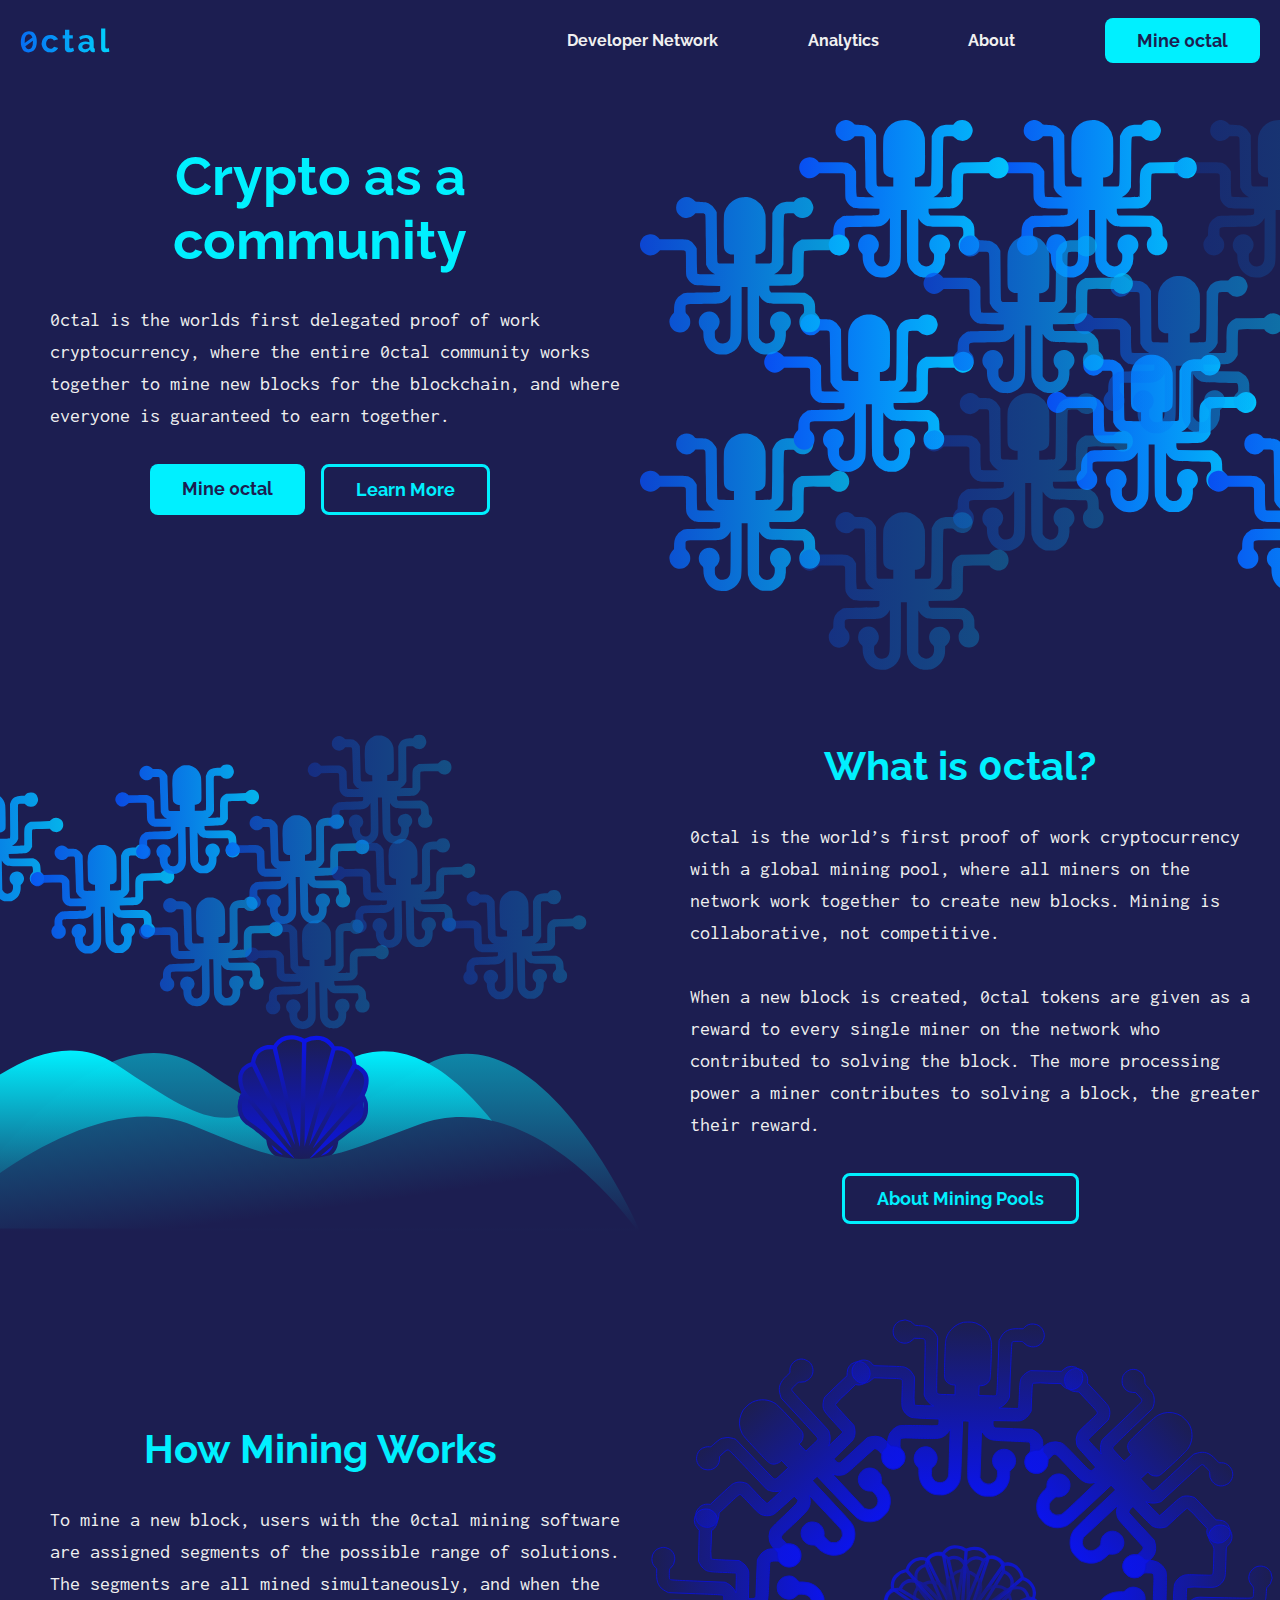
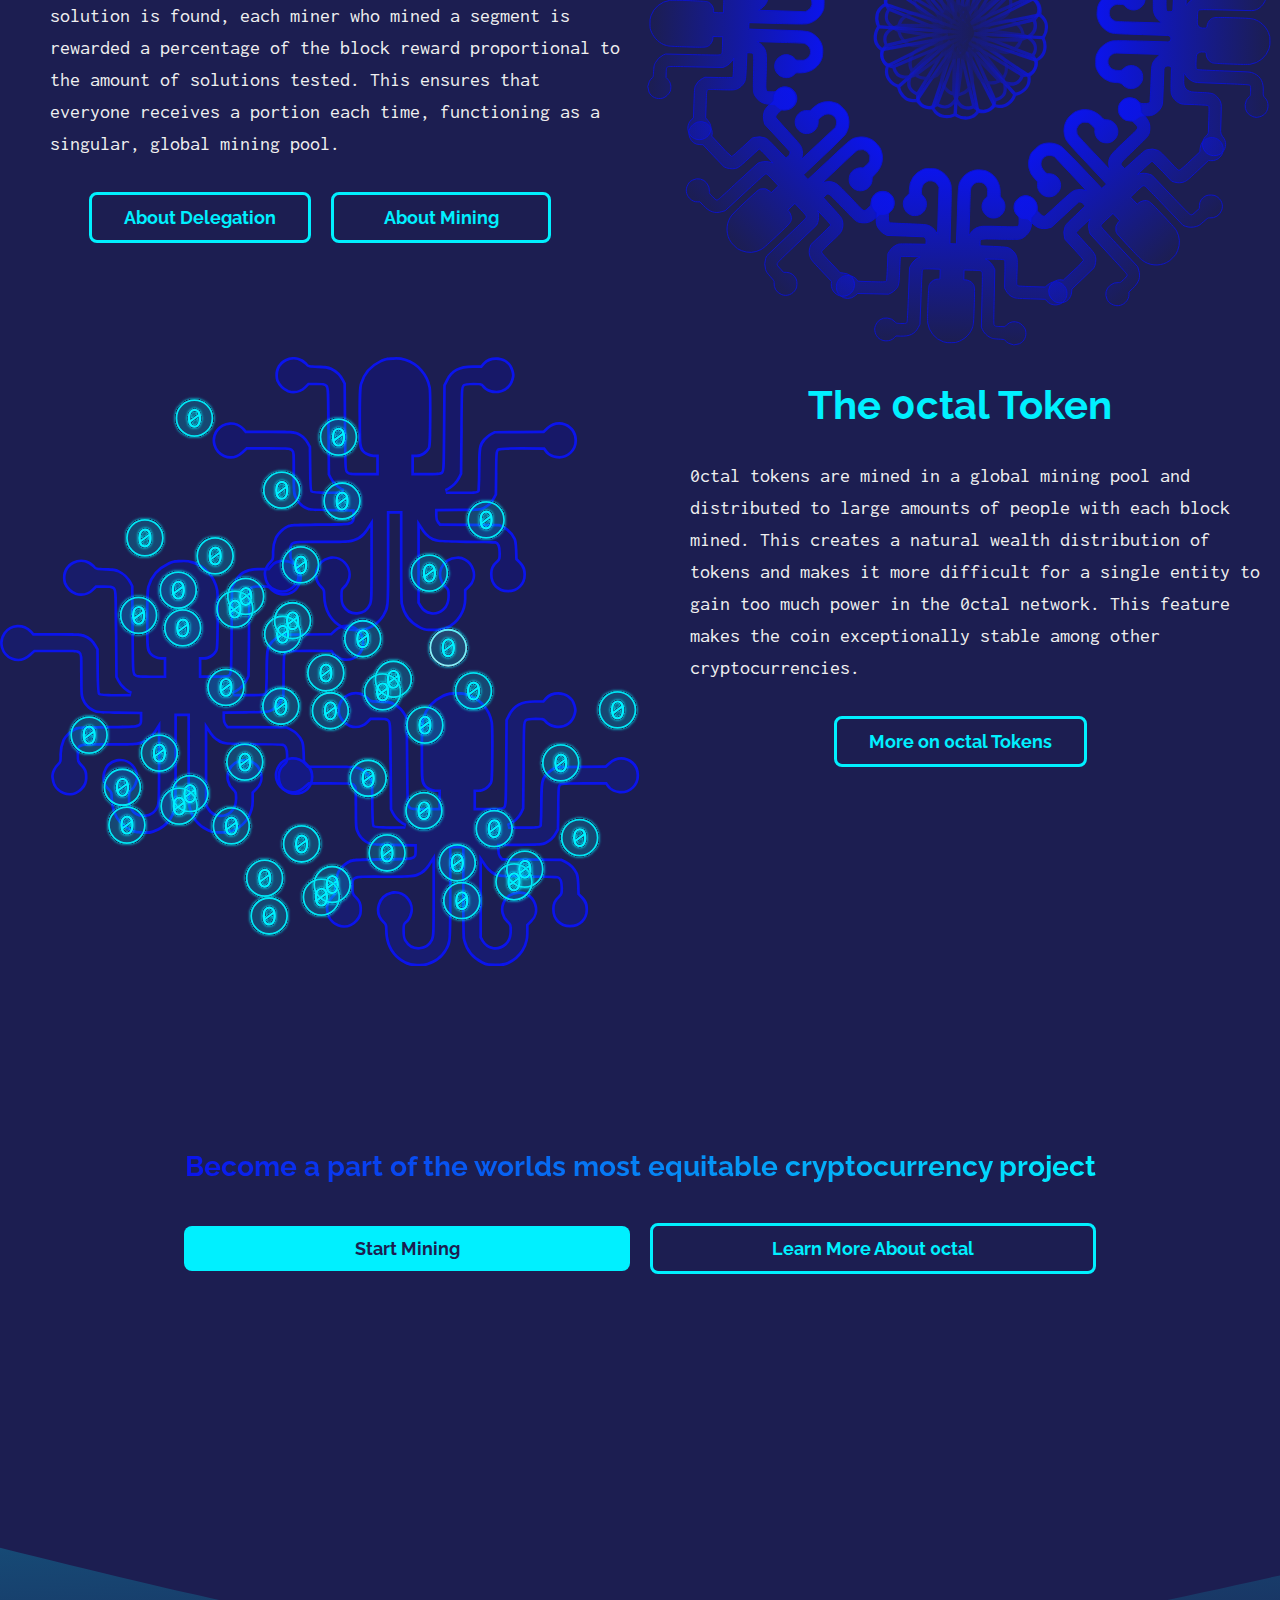
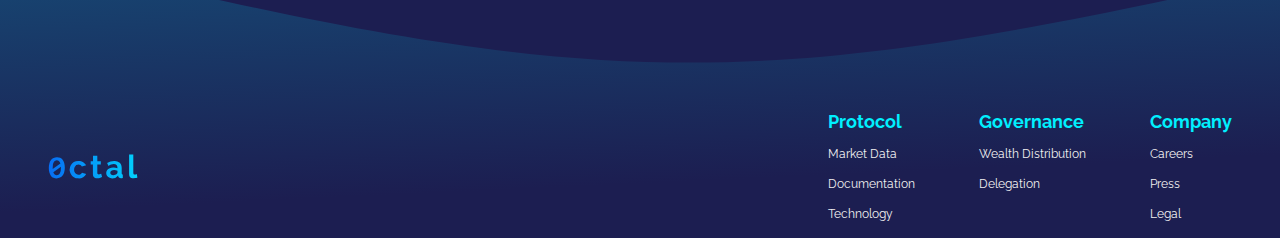
==== index.html @ 10e6efaf "Add files via upload" ====
<!DOCTYPE html>
<html lang="en-US" dir="ltr">
  <head>
    <meta charset="UTF-8" />
    <meta name="viewport" content="width=device-width, initial-scale=1.0" />
    <meta
      name="description"
      content="Become a part of the worlds first delegated proof of work (DPoW) cryptocurrency project"
    />
    <title>0ctal</title>
    <link rel="dns-prefetch" href="https://fonts.googleapis.com" />
    <link rel="preconnect" href="https://fonts.gstatic.com" crossorigin />
    <link
      href="https://fonts.googleapis.com/css2?family=DM+Mono:wght@500&family=Inconsolata&family=Raleway:wght@400;700&display=swap"
      rel="stylesheet"
    />
    <link rel="canonical" href="https://0ctal.netlify.app/" />
    <link rel="stylesheet" href="../CSS/reset-prefixed.css" />
    <link rel="stylesheet" href="../CSS/global-prefixed.css" />
    <link rel="stylesheet" href="../CSS/index-prefixed.css" />
    <link rel="stylesheet" href="../CSS/animations-prefixed.css" />
    <script src="../JS/burger-button-scroll-forbid.js" defer></script>
    <!--forbid scrolling of page when burger button is clicked-->
    <script src="../JS/coin-explosion.js" defer></script>
    <!-- animate "coin explosion" on scroll-->
    <link
      rel="apple-touch-icon"
      sizes="180x180"
      href="../Favicon/apple-touch-icon.png"
    />
    <link
      rel="icon"
      type="image/png"
      sizes="32x32"
      href="../Favicon/favicon-32x32.png"
    />
    <link
      rel="icon"
      type="image/png"
      sizes="16x16"
      href="../FaviconFavicon/favicon-16x16.png"
    />
    <link
      rel="manifest"
      href="../Favicon/site.webmanifest"
    />
    <link
      rel="mask-icon"
      href="../Favicon/safari-pinned-tab.svg"
      color="#5bbad5"
    />
    <link
      rel="shortcut icon"
      href="../Favicon/favicon.ico"
    />
    <meta name="msapplication-TileColor" content="#1c1e51" />
    <meta
      name="msapplication-config"
      content="../Favicon/browserconfig.xml"
    />
    <meta name="theme-color" content="#1c1e51" />
  </head>
  <body>
    <!--all inline svgs have their components animated and therefore must be inserted as inline svgs. Do not replace with <img> tags.-->
    <header>
      <h1 class="logo"><img src="../Images/logo.svg" alt="Octal logo" /></h1>
      <input type="checkbox" id="burger-button" />
      <label class="burger-button" for="burger-button">
        <div class="burger-button-line"></div>
        <div class="burger-button-line"></div>
        <div class="burger-button-line"></div>
      </label>
      <nav>
        <ul>
          <li><a class="nav" href="developer-network.html">Developer Network</a></li>
          <li><a class="nav" href="analytics.html">Analytics</a></li>
          <li><a class="nav" href="about.html">About</a></li>
          <li><a class="primary" href="mining-software-download.html">Mine 0ctal</a></li>
        </ul>
      </nav>
    </header>
    <main>
      <section class="intro">
        <div class="text-content">
          <h1>Crypto as a community</h1>
          <p>
            0ctal is the worlds first delegated proof of work cryptocurrency, where the entire 0ctal community works
            together to mine new blocks for the blockchain, and where everyone is guaranteed to earn together.
          </p>
          <div class="buttons-content">
            <a class="primary" href="mining-software-download.html">Mine 0ctal</a>
            <a class="secondary" href="about.html">Learn More</a>
          </div>
        </div>
        <div class="visual-content">
          <svg
            class="upper-ring"
            width="540"
            height="329"
            viewBox="0 0 540 329"
            fill="none"
            xmlns="http://www.w3.org/2000/svg"
          >
            <g>
              <path
                class="c4"
                d="M187.5 164.6c-2.4 1.2-3.5 3.9-2.7 6.6.4 1.3 2.2 3 3.4 3.5 2 .6 4.2 0 5.5-1.3l.9-1h2.2c2 0 2.3.1 2.7.5.4.5.4 1.1.5 13.4l.2 13 .5 1c.7 1.4 2 2.8 3.3 3.5l.8.4h-4.4c-3.4 0-4.6 0-4.7-.3-.2-.1-.3-2.6-.3-6.7l-.1-6.4-.7-1.2c-.8-1.5-2-2.6-3.6-3.1-1-.4-1.7-.5-8.2-.5h-7l-.6-.7a5.5 5.5 0 1 0-6.2 8.7c2 .9 4 .5 6-1.1l1.1-1.1h6.3c5.3 0 6.3 0 6.7.3.5.4.5.4.5 6.5 0 5.6 0 6.2.5 7.3.6 1.5 1.9 2.9 3.4 3.7 1.1.5 1.3.5 7.5.6l6.5.1v1.3c0 2.2.5 2-9.6 2.2-8.6 0-8.8.1-10 .6a9 9 0 0 0-3.6 3.5c-.6 1.1-.9 2.8-.9 5 0 1.5 0 1.6-.6 2.1-.4.3-1 1.1-1.3 1.8a4 4 0 0 0-.5 2.6c.4 5 6.3 7 9.5 3.3 1-1.1 1.3-2 1.3-3.6 0-1.7-.3-2.6-1.5-3.8-.9-1-.9-1-.9-2.8 0-3-.6-2.8 8.1-2.7l9-.2a7.2 7.2 0 0 0 5.8-3.6l.6-1v11c0 10.2 0 11-.4 11.9a4 4 0 0 1-7.2.4c-.5-.8-.6-1.2-.6-2.7 0-1.8 0-1.9.7-2.5.4-.3 1-1 1.2-1.7 2-4-1.7-8.6-6-7.7a5.6 5.6 0 0 0-2.6 9.5c.7.6.7.8.7 2.1 0 4.6 2.2 8.3 6 10 1.2.7 1.8.8 3.6.9 1.6 0 2.4 0 3.3-.3a9.8 9.8 0 0 0 5.6-4.3c1.5-2.5 1.5-2.2 1.5-17.2v-13.5h3.1v13c0 7.6 0 13.4.2 14.1.6 3.1 2.8 6 5.7 7.4 1.4.7 1.6.7 4.2.7 2.4 0 2.7 0 3.8-.6a10 10 0 0 0 6-9.6v-2l1-1c1.5-1.4 2-3.4 1.4-5.4a5.2 5.2 0 0 0-2.6-3.2c-1-.5-1.5-.6-2.7-.6-4.9 0-7.2 6-3.6 9.4.7.7.8.8.8 2.3 0 1.8-.5 3-1.6 4a4 4 0 0 1-6-1l-.6-1v-22.1l.7 1 1.8 2c2 1.3 2.1 1.3 11.2 1.4 4.6 0 8.5.1 8.8.2.6.1 1 1 1 2.8 0 1.6 0 1.7-.8 2.4a5 5 0 0 0-1.8 4c0 3.2 2.3 5.4 5.4 5.4 3.2 0 5.4-2.3 5.4-5.4 0-1.7-.3-2.6-1.6-3.9l-.8-.9-.1-2.5c-.1-2-.2-2.8-.6-3.6a8 8 0 0 0-3.6-3.7l-1.2-.6h-8.8l-8.8-.1-.5-.6c-.3-.4-.4-1-.4-1.8v-1.2h6.4c6 0 6.4-.1 7.4-.6a7.5 7.5 0 0 0 3.4-3.3l.6-1v-6.5c.2-5.7.2-6.5.5-6.7.3-.2 2-.3 6.9-.3h6.5l.4.7c.7 1 2.3 1.7 3.6 1.9 3.3.3 6-2.1 6-5.4 0-1.7-.6-3-1.8-4.1a5.3 5.3 0 0 0-7.3.1l-1 1h-7.4l-7.3.1-1.1.6c-.6.4-1.5 1.1-2 1.7-1.6 1.7-1.7 2.2-1.8 9.2 0 3.3-.1 6.2-.2 6.3 0 .3-1.2.3-4.7.3h-4.6l1-.4a8.8 8.8 0 0 0 3.3-3.6l.6-1.2.1-13c.1-12.4.1-12.9.5-13.2.4-.2 1.1-.3 2.7-.3 2 0 2.2 0 2.6.5.8 1 2.3 1.7 3.8 1.8 2.6.3 4.9-1.3 5.6-3.7.4-1.4.4-1.8 0-3.3a5.2 5.2 0 0 0-5.2-3.8 5 5 0 0 0-4 1.7l-.6.8h-2.4c-4.3 0-6.6 1.2-8.1 4.4l-.8 1.5v12.8c-.2 12.4-.2 12.9-.6 13.2-.3.2-1.3.3-4.3.3H226V194h.8a5 5 0 0 0 4-2.5c.3-.6.4-1.8.5-8.8 0-5.4 0-8.6-.2-9.6-.7-4-3.7-7.5-7.6-8.7-1.2-.3-2-.4-3.8-.3-2 0-2.4.1-4 .8-3 1.5-5.1 4-6 7.1-.3 1.3-.3 2.7-.3 9.8 0 8.8 0 9.2 1 10.6.6.8 2.3 1.6 3.5 1.6h.8V198.7h-4c-3.7 0-4 0-4.4-.5-.4-.4-.4-1-.5-13.4l-.1-12.9-.6-1c-.7-1.6-2.1-3-3.7-3.7-1-.5-1.6-.6-4-.7-2.7 0-2.9 0-3.2-.6a5.5 5.5 0 0 0-6.7-1.3Z"
                fill="url(#paint0_linear)"
                fill-opacity=".2"
              />
              <path
                class="c3"
                d="M285.8 164.6c-2.4 1.2-3.5 3.9-2.7 6.6.4 1.3 2.2 3 3.4 3.5 2 .6 4.2 0 5.5-1.3l.9-1h2.2c2 0 2.3.1 2.7.5.4.5.4 1.1.5 13.4l.2 13 .5 1c.7 1.4 2 2.8 3.3 3.5l.8.4h-4.4c-3.4 0-4.6 0-4.7-.3-.2-.1-.3-2.6-.4-6.7v-6.4l-.7-1.2c-.8-1.5-2-2.6-3.6-3.1-1-.4-1.7-.5-8.2-.5h-7l-.6-.7a5.5 5.5 0 1 0-6.2 8.7c2 .9 4 .5 6-1.1l1.1-1.1h6.3c5.3 0 6.3 0 6.7.3.5.4.5.4.5 6.5 0 5.6 0 6.2.5 7.3.6 1.5 1.9 2.9 3.4 3.7 1.1.5 1.3.5 7.5.6l6.5.1v1.3c0 2.2.5 2-9.6 2.2-8.6 0-8.8.1-10 .6a9 9 0 0 0-3.6 3.5c-.6 1.1-.9 2.8-.9 5 0 1.5 0 1.6-.6 2.1-.4.3-1 1.1-1.3 1.8a4 4 0 0 0-.5 2.6c.4 5 6.3 7 9.5 3.3 1-1.1 1.3-2 1.3-3.6 0-1.7-.3-2.6-1.5-3.8-.9-1-.9-1-.9-2.8 0-3-.6-2.8 8.1-2.7l9-.2a7.2 7.2 0 0 0 5.8-3.6l.6-1v11c0 10.2 0 11-.4 11.9a4 4 0 0 1-7.2.4c-.5-.8-.6-1.2-.6-2.7 0-1.8 0-1.9.7-2.5.4-.3 1-1 1.2-1.7 2-4-1.7-8.6-6-7.7a5.6 5.6 0 0 0-2.6 9.5c.7.6.7.8.7 2.1 0 4.6 2.2 8.3 6 10 1.2.7 1.8.8 3.6.9 1.6 0 2.4 0 3.3-.3a9.8 9.8 0 0 0 5.6-4.3c1.5-2.5 1.5-2.2 1.5-17.2v-13.5h3.1v13c0 7.6 0 13.4.2 14.1.6 3.1 2.8 6 5.7 7.4 1.4.7 1.6.7 4.2.7 2.4 0 2.7 0 3.8-.6a10 10 0 0 0 6-9.6v-2l1-1c1.5-1.4 2-3.4 1.4-5.4a5.2 5.2 0 0 0-2.6-3.2c-1-.5-1.5-.6-2.7-.6-4.9 0-7.2 6-3.6 9.4.7.7.8.8.8 2.3 0 1.8-.5 3-1.6 4a4 4 0 0 1-6-1l-.6-1v-22.1l.7 1 1.8 2c2 1.3 2.1 1.3 11.2 1.4 4.6 0 8.5.1 8.8.2.6.1 1 1 1 2.8 0 1.6 0 1.7-.8 2.4a5 5 0 0 0-1.8 4c0 3.2 2.3 5.4 5.4 5.4 3.2 0 5.4-2.3 5.4-5.4 0-1.7-.3-2.6-1.6-3.9l-.8-.9-.1-2.5c-.1-2-.2-2.8-.6-3.6a8 8 0 0 0-3.6-3.7l-1.2-.6H341l-8.8-.1-.5-.6c-.3-.4-.4-1-.4-1.8v-1.2h6.4c6 0 6.4-.1 7.4-.6a7.5 7.5 0 0 0 3.4-3.3l.6-1v-6.5c.2-5.7.2-6.5.5-6.7.3-.2 2-.3 6.9-.3h6.5l.4.7c.7 1 2.3 1.7 3.6 1.9 3.3.3 6-2.1 6-5.4 0-1.7-.6-3-1.8-4.1a5.3 5.3 0 0 0-7.3.1l-1 1h-7.4l-7.3.1-1.1.6c-.6.4-1.5 1.1-2 1.7-1.6 1.7-1.7 2.2-1.8 9.2 0 3.3-.1 6.2-.2 6.3 0 .3-1.2.3-4.7.3H334l1-.4a8.8 8.8 0 0 0 3.3-3.6l.6-1.2.1-13c.1-12.4.1-12.9.5-13.2.4-.2 1.1-.3 2.7-.3 2 0 2.2 0 2.6.5.8 1 2.3 1.7 3.8 1.8 2.6.3 4.9-1.3 5.6-3.7.4-1.4.4-1.8 0-3.3a5.2 5.2 0 0 0-5.2-3.8 5 5 0 0 0-4 1.7l-.6.8h-2.4c-4.3 0-6.6 1.2-8.1 4.4l-.8 1.5v12.8c-.2 12.4-.2 12.9-.6 13.2-.3.2-1.3.3-4.3.3h-3.8V194h.8a5 5 0 0 0 4-2.5c.3-.6.4-1.7.5-8.8 0-5.4 0-8.6-.2-9.6-.7-4-3.7-7.5-7.6-8.7-1.2-.3-2-.4-3.8-.3-2 0-2.4.1-4 .8-3 1.5-5.1 4-6 7.1-.3 1.3-.3 2.7-.3 9.8 0 8.8 0 9.2 1 10.6.6.8 2.4 1.6 3.5 1.6h.8V198.7h-4c-3.7 0-4 0-4.4-.5-.4-.4-.4-1-.5-13.4L304 172l-.6-1c-.7-1.6-2.1-3-3.7-3.7-1-.5-1.6-.6-4-.7-2.7 0-2.9 0-3.2-.6a5.5 5.5 0 0 0-6.7-1.3Z"
                fill="url(#paint1_linear)"
                fill-opacity=".2"
              />
              <path
                class="b4"
                d="M187.5 82.6c-2.4 1.2-3.5 3.9-2.7 6.6.4 1.3 2.2 3.1 3.4 3.5 2 .6 4.2 0 5.5-1.3l.9-1h2.2c2 0 2.3.1 2.7.5.4.5.4 1.1.5 13.4l.2 13 .5 1c.7 1.4 2 2.8 3.3 3.5l.8.4h-4.4c-3.4 0-4.6 0-4.7-.3-.2-.1-.3-2.6-.3-6.7l-.1-6.4-.7-1.2c-.8-1.5-2-2.6-3.6-3.1-1-.4-1.7-.5-8.2-.5h-7l-.6-.7a5.5 5.5 0 1 0-6.2 8.7c2 .9 4 .5 6-1.1l1.1-1.1h6.3c5.3 0 6.3 0 6.7.3.5.4.5.4.5 6.5 0 5.6 0 6.2.5 7.3.6 1.5 1.9 2.9 3.4 3.7 1.1.5 1.3.5 7.5.6l6.5.1v1.3c0 2.2.5 2-9.6 2.2-8.6 0-8.8.1-10 .6a9 9 0 0 0-3.6 3.5c-.6 1.1-.9 2.9-.9 5 0 1.5 0 1.6-.6 2.1-.4.3-1 1.1-1.3 1.8a4 4 0 0 0-.5 2.6c.4 5 6.3 7 9.5 3.3 1-1.1 1.3-2 1.3-3.6 0-1.7-.3-2.6-1.5-3.8-.9-1-.9-1-.9-2.8 0-3-.6-2.8 8.1-2.7l9-.2a7.2 7.2 0 0 0 5.8-3.6l.6-1v11c0 10.2 0 11-.4 11.9a4 4 0 0 1-7.2.4c-.5-.8-.6-1.2-.6-2.7 0-1.8 0-1.9.7-2.5.4-.3 1-1 1.2-1.7 2-4-1.7-8.6-6-7.7a5.6 5.6 0 0 0-2.6 9.5c.7.6.7.8.7 2.1 0 4.6 2.2 8.3 6 10 1.2.7 1.8.8 3.6.9 1.6 0 2.4 0 3.3-.3a9.8 9.8 0 0 0 5.6-4.3c1.5-2.5 1.5-2.2 1.5-17.2v-13.5h3.1v13c0 7.6 0 13.4.2 14.1.6 3.1 2.8 6 5.7 7.4 1.4.7 1.6.7 4.2.7 2.4 0 2.7 0 3.8-.6a10 10 0 0 0 6-9.6v-2l1-1c1.5-1.4 2-3.4 1.4-5.4a5.2 5.2 0 0 0-2.6-3.2c-1-.5-1.5-.6-2.7-.6-4.9 0-7.2 6-3.6 9.4.7.7.8.8.8 2.3 0 1.8-.5 3-1.6 4a4 4 0 0 1-6-1l-.6-1v-22.1l.7 1 1.8 2c2 1.3 2.1 1.3 11.2 1.4 4.6 0 8.5.1 8.8.2.6.1 1 1 1 2.8 0 1.6 0 1.7-.8 2.4a5 5 0 0 0-1.8 4c0 3.2 2.3 5.4 5.4 5.4 3.2 0 5.4-2.3 5.4-5.4 0-1.7-.3-2.6-1.6-3.9l-.8-.9-.1-2.5c-.1-2-.2-2.8-.6-3.6a8 8 0 0 0-3.6-3.7l-1.2-.6h-8.8l-8.8-.1-.5-.6c-.3-.4-.4-1-.4-1.8v-1.2h6.4c6 0 6.4-.1 7.4-.6a7.5 7.5 0 0 0 3.4-3.3l.6-1v-6.5c.2-5.7.2-6.5.5-6.7.3-.2 2-.3 6.9-.3h6.5l.4.7c.7 1 2.3 1.7 3.6 1.9 3.3.3 6-2.1 6-5.4 0-1.7-.6-3-1.8-4.1a5.3 5.3 0 0 0-7.3.1l-1 1h-7.4l-7.3.1-1.1.6c-.6.4-1.5 1.1-2 1.7-1.6 1.7-1.7 2.2-1.8 9.2 0 3.3-.1 6.2-.2 6.3 0 .3-1.2.3-4.7.3h-4.6l1-.4a8.8 8.8 0 0 0 3.3-3.6l.6-1.2.1-13c.1-12.4.1-12.9.5-13.2.4-.2 1.1-.3 2.7-.3 2 0 2.2 0 2.6.5.8 1 2.3 1.7 3.8 1.9 2.6.2 4.9-1.4 5.6-3.8.4-1.4.4-1.8 0-3.3a5.2 5.2 0 0 0-5.2-3.8 5 5 0 0 0-4 1.7l-.6.8h-2.4c-4.3 0-6.6 1.2-8.1 4.4l-.8 1.5v12.8c-.2 12.4-.2 12.9-.6 13.2-.3.2-1.3.3-4.3.3H226V112h.8a5 5 0 0 0 4-2.5c.3-.6.4-1.7.5-8.8 0-5.4 0-8.6-.2-9.6-.7-4-3.7-7.5-7.6-8.7-1.2-.3-2-.4-3.8-.3-2 0-2.4.1-4 .8-3 1.5-5.1 4-6 7.1-.3 1.3-.3 2.7-.3 9.8 0 8.8 0 9.2 1 10.6.6.8 2.3 1.6 3.5 1.6h.8V116.7h-4c-3.7 0-4 0-4.4-.5-.4-.4-.4-1-.5-13.4l-.1-12.9-.6-1c-.7-1.6-2.1-3-3.7-3.7-1-.5-1.6-.6-4-.7-2.7 0-2.9 0-3.2-.6a5.5 5.5 0 0 0-6.7-1.3Z"
                fill="url(#paint2_linear)"
                fill-opacity=".5"
              />
              <path
                class="b3"
                d="M285.8 82.6c-2.4 1.2-3.5 3.9-2.7 6.6.4 1.3 2.2 3.1 3.4 3.5 2 .6 4.2 0 5.5-1.3l.9-1h2.2c2 0 2.3.1 2.7.5.4.5.4 1.1.5 13.4l.2 13 .5 1c.7 1.4 2 2.8 3.3 3.5l.8.4h-4.4c-3.4 0-4.6 0-4.7-.3-.2-.1-.3-2.6-.4-6.7v-6.4l-.7-1.2c-.8-1.5-2-2.6-3.6-3.1-1-.4-1.7-.5-8.2-.5h-7l-.6-.7a5.5 5.5 0 1 0-6.2 8.7c2 .9 4 .5 6-1.1l1.1-1.1h6.3c5.3 0 6.3 0 6.7.4.5.3.5.3.5 6.4 0 5.6 0 6.2.5 7.3.6 1.5 1.9 2.9 3.4 3.7 1.1.5 1.3.5 7.5.6l6.5.1v1.3c0 2.2.5 2-9.6 2.2-8.6 0-8.8.1-10 .6a9 9 0 0 0-3.6 3.5c-.6 1.1-.9 2.9-.9 5 0 1.5 0 1.6-.6 2.1-.4.3-1 1.1-1.3 1.8a4 4 0 0 0-.5 2.6c.4 5 6.3 7 9.5 3.3 1-1.1 1.3-2 1.3-3.6 0-1.7-.3-2.6-1.5-3.8-.9-1-.9-1-.9-2.8 0-3-.6-2.8 8.1-2.7l9-.2a7.2 7.2 0 0 0 5.8-3.6l.6-1v11c0 10.2 0 11-.4 11.9a4 4 0 0 1-7.2.4c-.5-.8-.6-1.2-.6-2.7 0-1.8 0-1.9.7-2.5.4-.3 1-1 1.2-1.7 2-4-1.7-8.6-6-7.7a5.6 5.6 0 0 0-2.6 9.5c.7.6.7.8.7 2.1 0 4.6 2.2 8.3 6 10 1.2.7 1.8.8 3.6.9 1.6 0 2.4 0 3.3-.3a9.8 9.8 0 0 0 5.6-4.3c1.5-2.5 1.5-2.2 1.5-17.2v-13.5h3.1v13c0 7.6 0 13.4.2 14.1.6 3.1 2.8 6 5.7 7.4 1.4.7 1.6.7 4.2.7 2.4 0 2.7 0 3.8-.6a10 10 0 0 0 6-9.6v-2l1-1c1.5-1.4 2-3.4 1.4-5.4a5.2 5.2 0 0 0-2.6-3.2c-1-.5-1.5-.6-2.7-.6-4.9 0-7.2 6-3.6 9.4.7.7.8.8.8 2.3 0 1.8-.5 3-1.6 4a4 4 0 0 1-6-1l-.6-1v-22.1l.7 1 1.8 2c2 1.3 2.1 1.3 11.2 1.4 4.6 0 8.5.1 8.8.2.6.1 1 1 1 2.8 0 1.6 0 1.7-.8 2.4a5 5 0 0 0-1.8 4c0 3.2 2.3 5.4 5.4 5.4 3.2 0 5.4-2.3 5.4-5.4 0-1.7-.3-2.6-1.6-3.9l-.8-.9-.1-2.5c-.1-2-.2-2.8-.6-3.6a8 8 0 0 0-3.6-3.7l-1.2-.6H341l-8.8-.1-.5-.6c-.3-.4-.4-1-.4-1.8v-1.2h6.4c6 0 6.4-.1 7.4-.6a7.5 7.5 0 0 0 3.4-3.3l.6-1v-6.5c.2-5.7.2-6.5.5-6.7.3-.2 2-.3 6.9-.3h6.5l.4.7c.7 1 2.3 1.7 3.6 1.9 3.3.3 6-2.1 6-5.4 0-1.7-.6-3-1.8-4.1a5.3 5.3 0 0 0-7.3.1l-1 1h-7.4l-7.3.1-1.1.6c-.6.4-1.5 1.1-2 1.7-1.6 1.7-1.7 2.2-1.8 9.2 0 3.3-.1 6.2-.2 6.3 0 .3-1.2.3-4.7.3H334l1-.4a8.8 8.8 0 0 0 3.3-3.6l.6-1.2.1-13c.1-12.4.1-12.9.5-13.2.4-.2 1.1-.3 2.7-.3 2 0 2.2 0 2.6.5.8 1 2.3 1.7 3.8 1.9 2.6.2 4.9-1.4 5.6-3.8.4-1.4.4-1.8 0-3.3a5.2 5.2 0 0 0-5.2-3.8 5 5 0 0 0-4 1.7l-.6.8h-2.4c-4.3 0-6.6 1.2-8.1 4.4l-.8 1.5v12.8c-.2 12.4-.2 12.9-.6 13.2-.3.2-1.3.3-4.3.3h-3.8V112h.8a5 5 0 0 0 4-2.5c.3-.6.4-1.7.5-8.8 0-5.4 0-8.6-.2-9.6-.7-4-3.7-7.5-7.6-8.7-1.2-.3-2-.4-3.8-.3-2 0-2.4.1-4 .8-3 1.5-5.1 4-6 7.1-.3 1.3-.3 2.7-.3 9.8 0 8.8 0 9.2 1 10.6.6.8 2.4 1.6 3.5 1.6h.8V116.7h-4c-3.7 0-4 0-4.4-.5-.4-.4-.4-1-.5-13.4L304 90l-.6-1c-.7-1.6-2.1-3-3.7-3.7-1-.5-1.6-.6-4-.7-2.7 0-2.9 0-3.2-.6a5.5 5.5 0 0 0-6.7-1.3Z"
                fill="url(#paint3_linear)"
                fill-opacity=".5"
              />
              <path
                class="a4"
                d="M187.5.6c-2.4 1.2-3.5 3.9-2.7 6.6.4 1.3 2.2 3.1 3.4 3.5 2 .6 4.2 0 5.5-1.3l.9-1h2.2c2 0 2.3.1 2.7.5.4.5.4 1.1.5 13.4l.2 13 .5 1c.7 1.4 2 2.8 3.3 3.5l.8.4h-4.4c-3.4 0-4.6 0-4.7-.3-.2-.1-.3-2.6-.3-6.7l-.1-6.4-.7-1.2c-.8-1.5-2-2.6-3.6-3.1-1-.4-1.7-.5-8.2-.5h-7l-.6-.7A5.5 5.5 0 1 0 169 30c2 .9 4 .5 6-1.1l1.1-1.1h6.3c5.3 0 6.3 0 6.7.3.5.4.5.4.5 6.5 0 5.6 0 6.2.5 7.3.6 1.5 1.9 2.9 3.4 3.7 1.1.5 1.3.5 7.5.6l6.5.1v1.3c0 2.2.5 2-9.6 2.2-8.6 0-8.8.1-10 .6a9 9 0 0 0-3.6 3.5c-.6 1.1-.9 2.9-.9 5 0 1.5 0 1.6-.6 2.1-.4.3-1 1.1-1.3 1.8a4 4 0 0 0-.5 2.6c.4 5 6.3 7 9.5 3.3 1-1.1 1.3-2 1.3-3.6 0-1.7-.3-2.6-1.5-3.8-.9-1-.9-1-.9-2.8 0-3-.6-2.8 8.1-2.7l9-.2a7.2 7.2 0 0 0 5.8-3.6l.6-1v11c0 10.2 0 11-.4 11.9a4 4 0 0 1-7.2.4c-.5-.8-.6-1.2-.6-2.7 0-1.8 0-1.9.7-2.5.4-.3 1-1 1.2-1.7 2-4-1.7-8.6-6-7.7a5.6 5.6 0 0 0-2.6 9.5c.7.6.7.8.7 2.1 0 4.6 2.2 8.3 6 10 1.2.7 1.8.8 3.6.9 1.6 0 2.4 0 3.3-.3a9.8 9.8 0 0 0 5.6-4.3c1.5-2.5 1.5-2.2 1.5-17.2V46.9h3.1v13c0 7.6 0 13.4.2 14.1.6 3.1 2.8 6 5.7 7.4 1.4.7 1.6.7 4.2.7 2.4 0 2.7 0 3.8-.6a10 10 0 0 0 6-9.6v-2l1-1c1.5-1.4 2-3.4 1.4-5.4a5.2 5.2 0 0 0-2.6-3.2c-1-.5-1.5-.6-2.7-.6-4.9 0-7.2 6-3.6 9.4.7.7.8.8.8 2.3 0 1.8-.5 3-1.6 4a4 4 0 0 1-6-1l-.6-1V51.3l.7 1 1.8 2c2 1.3 2.1 1.3 11.2 1.4 4.6 0 8.5.1 8.8.2.6.1 1 1 1 2.8 0 1.6 0 1.7-.8 2.4a5 5 0 0 0-1.8 4c0 3.2 2.3 5.4 5.4 5.4 3.2 0 5.4-2.3 5.4-5.4 0-1.7-.3-2.6-1.6-3.9l-.8-.9-.1-2.5c-.1-2-.2-2.8-.6-3.6a8 8 0 0 0-3.6-3.7l-1.2-.6h-8.8l-8.8-.1-.5-.6c-.3-.4-.4-1-.4-1.8v-1.2h6.4c6 0 6.4-.1 7.4-.6a7.5 7.5 0 0 0 3.4-3.3l.6-1v-6.5c.2-5.7.2-6.5.5-6.7.3-.2 2-.3 6.9-.3h6.5l.4.7c.7 1 2.3 1.7 3.6 1.9 3.3.3 6-2.1 6-5.4 0-1.7-.6-3-1.8-4.1a5.3 5.3 0 0 0-7.3.1l-1 1h-7.4l-7.3.1-1.1.6c-.6.4-1.5 1.1-2 1.7-1.6 1.7-1.7 2.2-1.8 9.2 0 3.3-.1 6.2-.2 6.3 0 .3-1.2.3-4.7.3h-4.6l1-.4a8.8 8.8 0 0 0 3.3-3.6l.6-1.2.1-13c.1-12.4.1-12.9.5-13.2.4-.2 1.1-.3 2.7-.3 2 0 2.2 0 2.6.5.8 1 2.3 1.7 3.8 1.9 2.6.2 4.9-1.4 5.6-3.8.4-1.4.4-1.8 0-3.3a5.2 5.2 0 0 0-5.2-3.8 5 5 0 0 0-4 1.7l-.6.8h-2.4c-4.3 0-6.6 1.2-8.1 4.4l-.8 1.5v12.8c-.2 12.4-.2 12.9-.6 13.2-.3.2-1.3.3-4.3.3H226V30h.8a5 5 0 0 0 4-2.5c.3-.6.4-1.7.5-8.8 0-5.4 0-8.6-.2-9.6-.7-4-3.7-7.5-7.6-8.7-1.2-.3-2-.4-3.8-.3-2 0-2.4.1-4 .8-3 1.5-5.1 4-6 7.1-.3 1.3-.3 2.7-.3 9.8 0 8.8 0 9.2 1 10.6.6.8 2.3 1.6 3.5 1.6h.8V34.7h-4c-3.7 0-4 0-4.4-.5-.4-.4-.4-1-.5-13.4L205.7 8l-.6-1c-.7-1.6-2.1-3-3.7-3.7-1-.5-1.6-.6-4-.7-2.7 0-2.9 0-3.2-.6a5.5 5.5 0 0 0-6.7-1.3Z"
                fill="url(#paint4_linear)"
              />
              <path
                class="a3"
                d="M285.8.6c-2.4 1.2-3.5 3.9-2.7 6.6.4 1.3 2.2 3.1 3.4 3.5 2 .6 4.2 0 5.5-1.3l.9-1h2.2c2 0 2.3.1 2.7.5.4.5.4 1.1.5 13.4l.2 13 .5 1c.7 1.4 2 2.8 3.3 3.5l.8.4h-4.4c-3.4 0-4.6 0-4.7-.3-.2-.1-.3-2.6-.4-6.7v-6.4l-.7-1.2c-.8-1.5-2-2.6-3.6-3.1-1-.4-1.7-.5-8.2-.5h-7l-.6-.7a5.5 5.5 0 1 0-6.2 8.7c2 .9 4 .5 6-1.1l1.1-1.1h6.3c5.3 0 6.3 0 6.7.3.5.4.5.4.5 6.5 0 5.6 0 6.2.5 7.3.6 1.5 1.9 2.9 3.4 3.7 1.1.5 1.3.5 7.5.6l6.5.1v1.3c0 2.2.5 2-9.6 2.2-8.6 0-8.8.1-10 .6a9 9 0 0 0-3.6 3.5c-.6 1.1-.9 2.9-.9 5 0 1.5 0 1.6-.6 2.1-.4.3-1 1.1-1.3 1.8a4 4 0 0 0-.5 2.6c.4 5 6.3 7 9.5 3.3 1-1.1 1.3-2 1.3-3.6 0-1.7-.3-2.6-1.5-3.8-.9-1-.9-1-.9-2.8 0-3-.6-2.8 8.1-2.7l9-.2a7.2 7.2 0 0 0 5.8-3.6l.6-1v11c0 10.2 0 11-.4 11.9a4 4 0 0 1-7.2.4c-.5-.8-.6-1.2-.6-2.7 0-1.8 0-1.9.7-2.5.4-.3 1-1 1.2-1.7 2-4-1.7-8.6-6-7.7a5.6 5.6 0 0 0-2.6 9.5c.7.6.7.8.7 2.1 0 4.6 2.2 8.3 6 10 1.2.7 1.8.8 3.6.9 1.6 0 2.4 0 3.3-.3a9.8 9.8 0 0 0 5.6-4.3c1.5-2.5 1.5-2.2 1.5-17.2V46.9h3.1v13c0 7.6 0 13.4.2 14.1.6 3.1 2.8 6 5.7 7.4 1.4.7 1.6.7 4.2.7 2.4 0 2.7 0 3.8-.6a10 10 0 0 0 6-9.6v-2l1-1c1.5-1.4 2-3.4 1.4-5.4a5.2 5.2 0 0 0-2.6-3.2c-1-.5-1.5-.6-2.7-.6-4.9 0-7.2 6-3.6 9.4.7.7.8.8.8 2.3 0 1.9-.5 3-1.6 4a4 4 0 0 1-6-1l-.6-1V51.3l.7 1 1.8 2c2 1.3 2.1 1.3 11.2 1.4 4.6 0 8.5.1 8.8.2.6.1 1 1 1 2.8 0 1.6 0 1.7-.8 2.4a5 5 0 0 0-1.8 4c0 3.2 2.3 5.4 5.4 5.4 3.2 0 5.4-2.3 5.4-5.4 0-1.7-.3-2.6-1.6-3.9l-.8-.9-.1-2.5c-.1-2-.2-2.8-.6-3.6a8 8 0 0 0-3.6-3.7L350 50H341l-8.8-.1-.5-.6c-.3-.4-.4-1-.4-1.8v-1.2h6.4c6 0 6.4-.1 7.4-.6a7.5 7.5 0 0 0 3.4-3.3l.6-1v-6.5c.2-5.7.2-6.5.5-6.7.3-.2 2-.3 6.9-.3h6.5l.4.7c.7 1 2.3 1.7 3.6 1.9 3.3.3 6-2.1 6-5.4 0-1.7-.6-3-1.8-4.1a5.3 5.3 0 0 0-7.3.1l-1 1h-7.4l-7.3.1-1.1.6c-.6.4-1.5 1.1-2 1.7-1.6 1.7-1.7 2.2-1.8 9.2 0 3.3-.1 6.2-.2 6.3 0 .3-1.2.3-4.7.3H334l1-.4a8.8 8.8 0 0 0 3.3-3.6l.6-1.2.1-13c.1-12.4.1-12.9.5-13.2.4-.2 1.1-.3 2.7-.3 2 0 2.2 0 2.6.5.8 1 2.3 1.7 3.8 1.9 2.6.2 4.9-1.4 5.6-3.8.4-1.4.4-1.8 0-3.3a5.2 5.2 0 0 0-5.2-3.8 5 5 0 0 0-4 1.7l-.6.8h-2.4c-4.3 0-6.6 1.2-8.1 4.4l-.8 1.5v12.8c-.2 12.4-.2 12.9-.6 13.2-.3.2-1.3.3-4.3.3h-3.8V30h.8a5 5 0 0 0 4-2.5c.3-.6.4-1.7.5-8.8 0-5.4 0-8.6-.2-9.6-.7-4-3.7-7.5-7.6-8.7-1.2-.3-2-.4-3.8-.3-2 0-2.4.1-4 .8-3 1.5-5.1 4-6 7.1-.3 1.3-.3 2.7-.3 9.8 0 8.8 0 9.2 1 10.6.6.8 2.4 1.6 3.5 1.6h.8V34.7h-4c-3.7 0-4 0-4.4-.5-.4-.4-.4-1-.5-13.4L304 8l-.6-1c-.7-1.6-2.1-3-3.7-3.7-1-.5-1.6-.6-4-.7-2.7 0-2.9 0-3.2-.6a5.5 5.5 0 0 0-6.7-1.3Z"
                fill="url(#paint5_linear)"
              />
              <path
                class="c2"
                d="M368.8 205.6c-2.4 1.2-3.5 3.9-2.7 6.6.4 1.3 2.2 3 3.4 3.5 2 .6 4.2 0 5.5-1.3l.9-1h2.2c2 0 2.3.1 2.7.5.4.5.4 1.1.5 13.4l.2 13 .5 1c.7 1.4 2 2.8 3.3 3.5l.8.4h-4.4c-3.4 0-4.6 0-4.7-.3-.2-.1-.3-2.6-.4-6.7v-6.4l-.7-1.2c-.8-1.5-2-2.6-3.6-3.1-1-.4-1.7-.5-8.2-.5h-7l-.6-.7a5.5 5.5 0 1 0-6.2 8.7c2 .9 4 .5 6-1.1l1.1-1.1h6.3c5.3 0 6.3 0 6.7.3.5.4.5.4.5 6.5 0 5.6 0 6.2.5 7.3.6 1.5 1.9 2.9 3.4 3.7 1.1.5 1.3.5 7.5.6l6.5.1v1.3c0 2.2.5 2-9.6 2.2-8.6 0-8.8.1-10 .6a9 9 0 0 0-3.6 3.5c-.6 1.1-.9 2.9-.9 5 0 1.5 0 1.6-.6 2.1-.4.3-1 1.1-1.3 1.8a4 4 0 0 0-.5 2.6c.4 5 6.3 7 9.5 3.3 1-1.1 1.3-2 1.3-3.6 0-1.7-.3-2.6-1.5-3.8-.9-1-.9-1-.9-2.8 0-3-.6-2.8 8.1-2.7l9-.2a7.2 7.2 0 0 0 5.8-3.6l.6-1v11c0 10.2 0 11-.4 11.9a4 4 0 0 1-7.2.4c-.5-.8-.6-1.2-.6-2.7 0-1.8 0-1.9.7-2.5.4-.3 1-1 1.2-1.7 2-4-1.7-8.6-6-7.7a5.6 5.6 0 0 0-2.6 9.5c.7.6.7.8.7 2.1 0 4.6 2.2 8.3 6 10 1.2.7 1.8.8 3.6.9 1.6 0 2.4 0 3.3-.3a9.8 9.8 0 0 0 5.6-4.3c1.5-2.5 1.5-2.2 1.5-17.2v-13.5h3.1v13c0 7.6 0 13.4.2 14.1.6 3.1 2.8 6 5.7 7.4 1.4.7 1.6.7 4.2.7 2.4 0 2.7 0 3.8-.6a10 10 0 0 0 6-9.6v-2l1-1c1.5-1.4 2-3.4 1.4-5.4a5.2 5.2 0 0 0-2.6-3.2c-1-.5-1.5-.6-2.7-.6-4.9 0-7.2 6-3.6 9.4.7.7.8.8.8 2.3 0 1.8-.5 3-1.6 4a4 4 0 0 1-6-1l-.6-1v-22.1l.7 1 1.8 2c2 1.3 2.1 1.3 11.2 1.4 4.6 0 8.5.1 8.8.2.6.1 1 1 1 2.8 0 1.6 0 1.7-.8 2.4a5 5 0 0 0-1.8 4c0 3.2 2.3 5.4 5.4 5.4 3.2 0 5.4-2.3 5.4-5.4 0-1.7-.3-2.6-1.6-3.9l-.8-.9-.1-2.5c-.1-2-.2-2.8-.6-3.6a8 8 0 0 0-3.6-3.7l-1.2-.6H424l-8.8-.1-.5-.6c-.3-.4-.4-1-.4-1.8v-1.2h6.4c6 0 6.4-.1 7.4-.6a7.5 7.5 0 0 0 3.4-3.3l.6-1v-6.5c.2-5.7.2-6.5.5-6.7.3-.2 2-.3 6.9-.3h6.5l.4.7c.7 1 2.3 1.7 3.6 1.9 3.3.3 6-2.1 6-5.4 0-1.7-.6-3-1.8-4.1a5.3 5.3 0 0 0-7.3.1l-1 1h-7.4l-7.3.1-1.1.6c-.6.4-1.5 1.1-2 1.7-1.6 1.7-1.7 2.2-1.8 9.2 0 3.3-.1 6.2-.2 6.3 0 .3-1.2.3-4.7.3H417l1-.4a8.8 8.8 0 0 0 3.3-3.6l.6-1.2.1-13c.1-12.4.1-12.9.5-13.2.4-.2 1.1-.3 2.7-.3 2 0 2.2 0 2.6.5.8 1 2.3 1.7 3.8 1.8 2.6.3 4.9-1.3 5.6-3.7.4-1.4.4-1.8 0-3.3a5.2 5.2 0 0 0-5.2-3.8 5 5 0 0 0-4 1.7l-.6.8h-2.4c-4.3 0-6.6 1.2-8.1 4.4l-.8 1.5v12.8c-.2 12.4-.2 12.9-.6 13.2-.3.2-1.3.3-4.3.3h-3.8V235h.8a5 5 0 0 0 4-2.5c.3-.6.4-1.8.5-8.8 0-5.4 0-8.6-.2-9.6-.7-4-3.7-7.5-7.6-8.7-1.2-.3-2-.4-3.8-.3-2 0-2.4.1-4 .8-3 1.5-5.1 4-6 7.1-.3 1.3-.3 2.7-.3 9.8 0 8.8 0 9.2 1 10.6.6.8 2.4 1.6 3.5 1.6h.8V239.7h-4c-3.7 0-4 0-4.4-.5-.4-.4-.4-1-.5-13.4L387 213l-.6-1c-.7-1.6-2.1-3-3.7-3.7-1-.5-1.6-.6-4-.7-2.7 0-2.9 0-3.2-.6a5.5 5.5 0 0 0-6.7-1.3Z"
                fill="url(#paint6_linear)"
                fill-opacity=".2"
              />
              <path
                class="b2"
                d="M368.8 123.6c-2.4 1.2-3.5 3.9-2.7 6.6.4 1.3 2.2 3.1 3.4 3.5 2 .6 4.2 0 5.5-1.3l.9-1h2.2c2 0 2.3.1 2.7.5.4.5.4 1.1.5 13.4l.2 13 .5 1c.7 1.4 2 2.8 3.3 3.5l.8.4h-4.4c-3.4 0-4.6 0-4.7-.3-.2-.1-.3-2.6-.4-6.7v-6.4l-.7-1.2c-.8-1.5-2-2.6-3.6-3.1-1-.4-1.7-.5-8.2-.5h-7l-.6-.7a5.5 5.5 0 1 0-6.2 8.7c2 .9 4 .5 6-1.1l1.1-1.1h6.3c5.3 0 6.3 0 6.7.3.5.4.5.4.5 6.5 0 5.6 0 6.2.5 7.3.6 1.5 1.9 2.9 3.4 3.7 1.1.5 1.3.5 7.5.6l6.5.1v1.3c0 2.2.5 2-9.6 2.2-8.6 0-8.8.1-10 .6a9 9 0 0 0-3.6 3.5c-.6 1.1-.9 2.9-.9 5 0 1.5 0 1.6-.6 2.1-.4.3-1 1.1-1.3 1.8a4 4 0 0 0-.5 2.6c.4 5 6.3 7 9.5 3.3 1-1.1 1.3-2 1.3-3.6 0-1.7-.3-2.6-1.5-3.8-.9-1-.9-1-.9-2.8 0-3-.6-2.8 8.1-2.7l9-.2a7.2 7.2 0 0 0 5.8-3.6l.6-1v11c0 10.2 0 11-.4 11.9a4 4 0 0 1-7.2.4c-.5-.8-.6-1.2-.6-2.7 0-1.8 0-1.9.7-2.5.4-.3 1-1 1.2-1.7 2-4-1.7-8.6-6-7.7a5.6 5.6 0 0 0-2.6 9.5c.7.6.7.8.7 2.1 0 4.6 2.2 8.3 6 10 1.2.7 1.8.8 3.6.9 1.6 0 2.4 0 3.3-.3a9.8 9.8 0 0 0 5.6-4.3c1.5-2.5 1.5-2.2 1.5-17.2v-13.5h3.1v13c0 7.6 0 13.4.2 14.1.6 3.1 2.8 6 5.7 7.4 1.4.7 1.6.7 4.2.7 2.4 0 2.7 0 3.8-.6a10 10 0 0 0 6-9.6v-2l1-1c1.5-1.4 2-3.4 1.4-5.4a5.2 5.2 0 0 0-2.6-3.2c-1-.5-1.5-.6-2.7-.6-4.9 0-7.2 6-3.6 9.4.7.7.8.8.8 2.3 0 1.8-.5 3-1.6 4a4 4 0 0 1-6-1l-.6-1v-22.1l.7 1 1.8 2c2 1.3 2.1 1.3 11.2 1.4 4.6 0 8.5.1 8.8.2.6.1 1 1 1 2.8 0 1.6 0 1.7-.8 2.4a5 5 0 0 0-1.8 4c0 3.2 2.3 5.4 5.4 5.4 3.2 0 5.4-2.3 5.4-5.4 0-1.7-.3-2.6-1.6-3.9l-.8-.9-.1-2.5c-.1-2-.2-2.8-.6-3.6a8 8 0 0 0-3.6-3.7l-1.2-.6H424l-8.8-.1-.5-.6c-.3-.4-.4-1-.4-1.8v-1.2h6.4c6 0 6.4-.1 7.4-.6a7.5 7.5 0 0 0 3.4-3.3l.6-1v-6.5c.2-5.7.2-6.5.5-6.7.3-.2 2-.3 6.9-.3h6.5l.4.7c.7 1 2.3 1.7 3.6 1.9 3.3.3 6-2.1 6-5.4 0-1.7-.6-3-1.8-4.1a5.3 5.3 0 0 0-7.3.1l-1 1h-7.4l-7.3.1-1.1.6c-.6.4-1.5 1.1-2 1.7-1.6 1.7-1.7 2.2-1.8 9.2 0 3.3-.1 6.2-.2 6.3 0 .3-1.2.3-4.7.3H417l1-.4a8.8 8.8 0 0 0 3.3-3.6l.6-1.2.1-13c.1-12.4.1-12.9.5-13.2.4-.2 1.1-.3 2.7-.3 2 0 2.2 0 2.6.5.8 1 2.3 1.7 3.8 1.9 2.6.2 4.9-1.4 5.6-3.8.4-1.4.4-1.8 0-3.3a5.2 5.2 0 0 0-5.2-3.8 5 5 0 0 0-4 1.7l-.6.8h-2.4c-4.3 0-6.6 1.2-8.1 4.4l-.8 1.5v12.8c-.2 12.4-.2 12.9-.6 13.2-.3.2-1.3.3-4.3.3h-3.8V153h.8a5 5 0 0 0 4-2.5c.3-.6.4-1.7.5-8.8 0-5.4 0-8.6-.2-9.6-.7-4-3.7-7.5-7.6-8.7-1.2-.3-2-.4-3.8-.3-2 0-2.4.1-4 .8-3 1.5-5.1 4-6 7.1-.3 1.3-.3 2.7-.3 9.8 0 8.8 0 9.2 1 10.6.6.8 2.4 1.6 3.5 1.6h.8V157.7h-4c-3.7 0-4 0-4.4-.5-.4-.4-.4-1-.5-13.4L387 131l-.6-1c-.7-1.6-2.1-3-3.7-3.7-1-.5-1.6-.6-4-.7-2.7 0-2.9 0-3.2-.6a5.5 5.5 0 0 0-6.7-1.3Z"
                fill="url(#paint7_linear)"
                fill-opacity=".5"
              />
              <path
                class="a2"
                d="M368.8 41.6c-2.4 1.2-3.5 3.9-2.7 6.6.4 1.3 2.2 3.1 3.4 3.5 2 .6 4.2 0 5.5-1.3l.9-1h2.2c2 0 2.3.1 2.7.5.4.5.4 1.1.5 13.4l.2 13 .5 1c.7 1.4 2 2.8 3.3 3.5l.8.4h-4.4c-3.4 0-4.6 0-4.7-.3-.2-.1-.3-2.6-.4-6.7v-6.4l-.7-1.2c-.8-1.5-2-2.6-3.6-3.1-1-.4-1.7-.5-8.2-.5h-7l-.6-.7a5.5 5.5 0 1 0-6.2 8.7c2 .9 4 .5 6-1.1l1.1-1.1h6.3c5.3 0 6.3 0 6.7.3.5.4.5.4.5 6.5 0 5.6 0 6.2.5 7.3.6 1.5 1.9 2.9 3.4 3.7 1.1.5 1.3.5 7.5.6l6.5.1v1.3c0 2.2.5 2-9.6 2.2-8.6 0-8.8.1-10 .6a9 9 0 0 0-3.6 3.5c-.6 1.1-.9 2.9-.9 5 0 1.5 0 1.6-.6 2.1-.4.3-1 1.1-1.3 1.8a4 4 0 0 0-.5 2.6c.4 5 6.3 7 9.5 3.3 1-1.1 1.3-2 1.3-3.6 0-1.7-.3-2.6-1.5-3.8-.9-1-.9-1-.9-2.8 0-3-.6-2.8 8.1-2.7l9-.2a7.2 7.2 0 0 0 5.8-3.6l.6-1v11c0 10.2 0 11-.4 11.9a4 4 0 0 1-7.2.4c-.5-.8-.6-1.2-.6-2.7 0-1.8 0-1.9.7-2.5.4-.3 1-1 1.2-1.7 2-4-1.7-8.6-6-7.7a5.6 5.6 0 0 0-2.6 9.5c.7.6.7.8.7 2.1 0 4.6 2.2 8.3 6 10 1.2.7 1.8.8 3.6.9 1.6 0 2.4 0 3.3-.3a9.8 9.8 0 0 0 5.6-4.3c1.5-2.5 1.5-2.2 1.5-17.2V87.9h3.1v13c0 7.6 0 13.4.2 14.1.6 3.1 2.8 6 5.7 7.4 1.4.7 1.6.7 4.2.7 2.4 0 2.7 0 3.8-.6a10 10 0 0 0 6-9.6v-2l1-1c1.5-1.4 2-3.4 1.4-5.4a5.2 5.2 0 0 0-2.6-3.2c-1-.5-1.5-.6-2.7-.6-4.9 0-7.2 6-3.6 9.4.7.7.8.8.8 2.3 0 1.8-.5 3-1.6 4a4 4 0 0 1-6-1l-.6-1V92.3l.7 1 1.8 2c2 1.3 2.1 1.3 11.2 1.4 4.6 0 8.5.1 8.8.2.6.1 1 1 1 2.8 0 1.6 0 1.7-.8 2.4a5 5 0 0 0-1.8 4c0 3.2 2.3 5.4 5.4 5.4 3.2 0 5.4-2.3 5.4-5.4 0-1.7-.3-2.6-1.6-3.9l-.8-.9-.1-2.5c-.1-2-.2-2.8-.6-3.6a8 8 0 0 0-3.6-3.7L433 91H424l-8.8-.1-.5-.6c-.3-.4-.4-1-.4-1.8v-1.2h6.4c6 0 6.4-.1 7.4-.6a7.5 7.5 0 0 0 3.4-3.3l.6-1v-6.5c.2-5.7.2-6.5.5-6.7.3-.2 2-.3 6.9-.3h6.5l.4.7c.7 1 2.3 1.7 3.6 1.9 3.3.3 6-2.1 6-5.4 0-1.7-.6-3-1.8-4.1a5.3 5.3 0 0 0-7.3.1l-1 1h-7.4l-7.3.1-1.1.6c-.6.4-1.5 1.1-2 1.7-1.6 1.7-1.7 2.2-1.8 9.2 0 3.3-.1 6.2-.2 6.3 0 .3-1.2.3-4.7.3H417l1-.4a8.8 8.8 0 0 0 3.3-3.6l.6-1.2.1-13c.1-12.4.1-12.9.5-13.2.4-.2 1.1-.3 2.7-.3 2 0 2.2 0 2.6.5.8 1 2.3 1.7 3.8 1.9 2.6.2 4.9-1.4 5.6-3.8.4-1.4.4-1.8 0-3.3a5.2 5.2 0 0 0-5.2-3.8 5 5 0 0 0-4 1.7l-.6.8h-2.4c-4.3 0-6.6 1.2-8.1 4.4l-.8 1.5v12.8c-.2 12.4-.2 12.9-.6 13.2-.3.2-1.3.3-4.3.3h-3.8V71h.8a5 5 0 0 0 4-2.5c.3-.6.4-1.7.5-8.8 0-5.4 0-8.6-.2-9.6-.7-4-3.7-7.5-7.6-8.7-1.2-.3-2-.4-3.8-.3-2 0-2.4.1-4 .8-3 1.5-5.1 4-6 7.1-.3 1.3-.3 2.7-.3 9.8 0 8.8 0 9.2 1 10.6.6.8 2.4 1.6 3.5 1.6h.8V75.7h-4c-3.7 0-4 0-4.4-.5-.4-.4-.4-1-.5-13.4L387 49l-.6-1c-.7-1.6-2.1-3-3.7-3.7-1-.5-1.6-.6-4-.7-2.7 0-2.9 0-3.2-.6a5.5 5.5 0 0 0-6.7-1.3Z"
                fill="url(#paint8_linear)"
              />
              <path
                class="c5"
                d="M104.8 205.6c-2.4 1.2-3.5 3.9-2.7 6.6.4 1.3 2.2 3 3.4 3.5 2 .6 4.2 0 5.5-1.3l.9-1h2.2c2 0 2.3.1 2.7.5.4.5.4 1.1.5 13.4l.2 13 .5 1c.7 1.4 2 2.8 3.3 3.5l.8.4h-4.4c-3.4 0-4.6 0-4.7-.3-.2-.1-.3-2.6-.3-6.7l-.1-6.4-.7-1.2c-.8-1.5-2-2.6-3.6-3.1-1-.4-1.7-.5-8.2-.5h-7l-.6-.7a5.5 5.5 0 1 0-6.2 8.7c2 .9 4 .5 6-1.1l1.1-1.1h6.3c5.3 0 6.3 0 6.7.3.5.4.5.4.5 6.5 0 5.6 0 6.2.5 7.3.5 1.5 1.9 2.9 3.4 3.7 1.1.5 1.3.5 7.5.6l6.5.1v1.3c0 2.2.5 2-9.6 2.2-8.6 0-8.8.1-10 .6a9 9 0 0 0-3.6 3.5c-.6 1.1-.9 2.9-.9 5 0 1.5 0 1.6-.6 2.1-.4.3-1 1.1-1.3 1.8a4 4 0 0 0-.5 2.6c.4 5 6.3 7 9.5 3.3 1-1.1 1.3-2 1.3-3.6 0-1.7-.3-2.6-1.5-3.8-.9-1-.9-1-.9-2.8 0-3-.6-2.8 8.1-2.7l9-.2a7.2 7.2 0 0 0 5.8-3.6l.6-1v11c0 10.2 0 11-.4 11.9a4 4 0 0 1-7.2.4c-.5-.8-.6-1.2-.6-2.7 0-1.8 0-1.9.7-2.5.4-.3 1-1 1.2-1.7 2-4-1.7-8.6-6-7.7a5.6 5.6 0 0 0-2.6 9.5c.7.6.7.8.7 2.1 0 4.6 2.2 8.3 6 10 1.2.7 1.8.8 3.6.9 1.6 0 2.4 0 3.3-.3a9.8 9.8 0 0 0 5.6-4.3c1.5-2.5 1.5-2.2 1.5-17.2v-13.5h3.1v13c0 7.6 0 13.4.2 14.1.6 3.1 2.8 6 5.7 7.4 1.4.7 1.6.7 4.2.7 2.4 0 2.7 0 3.8-.6a10 10 0 0 0 6-9.6v-2l1-1c1.5-1.4 2-3.4 1.4-5.4a5.2 5.2 0 0 0-2.6-3.2c-1-.5-1.5-.6-2.7-.6-4.9 0-7.2 6-3.6 9.4.7.7.8.8.8 2.3 0 1.8-.5 3-1.6 4a4 4 0 0 1-6-1l-.6-1v-22.1l.7 1 1.8 2c2 1.3 2.1 1.3 11.2 1.4 4.6 0 8.5.1 8.8.2.6.1 1 1 1 2.8 0 1.6 0 1.7-.8 2.4a5 5 0 0 0-1.8 4c0 3.2 2.3 5.4 5.4 5.4 3.2 0 5.4-2.3 5.4-5.4 0-1.7-.3-2.6-1.6-3.9l-.8-.9-.1-2.5c-.1-2-.2-2.8-.6-3.6a8 8 0 0 0-3.6-3.7l-1.2-.6H160l-8.8-.1-.5-.6c-.3-.4-.4-1-.4-1.8v-1.2h6.4c6 0 6.4-.1 7.4-.6a7.5 7.5 0 0 0 3.4-3.3l.6-1v-6.5c.2-5.7.2-6.5.5-6.7.3-.2 2-.3 6.9-.3h6.5l.4.7c.7 1 2.3 1.7 3.6 1.9 3.3.3 6-2.1 6-5.4 0-1.7-.6-3-1.8-4.1a5.3 5.3 0 0 0-7.3.1l-1 1h-7.4l-7.3.1-1.1.6c-.6.4-1.5 1.1-2 1.7-1.6 1.7-1.7 2.2-1.8 9.2 0 3.3-.1 6.2-.2 6.3 0 .3-1.2.3-4.7.3H153l1-.4a8.8 8.8 0 0 0 3.3-3.6l.6-1.2.1-13c.1-12.4.1-12.9.5-13.2.4-.2 1.1-.3 2.7-.3 2 0 2.2 0 2.6.5.8 1 2.3 1.7 3.8 1.8 2.6.3 4.9-1.3 5.6-3.7.4-1.4.4-1.8 0-3.3a5.2 5.2 0 0 0-5.2-3.8 5 5 0 0 0-4 1.7l-.6.8h-2.4c-4.3 0-6.6 1.2-8.1 4.4l-.8 1.5v12.8c-.2 12.4-.2 12.9-.6 13.2-.3.2-1.3.3-4.3.3h-3.8V235h.8a5 5 0 0 0 4-2.5c.3-.6.4-1.8.5-8.8 0-5.4 0-8.6-.2-9.6-.7-4-3.7-7.5-7.6-8.7-1.2-.3-2-.4-3.8-.3-2 0-2.4.1-4 .8-3 1.5-5.1 4-6 7.1-.3 1.3-.3 2.7-.3 9.8 0 8.8 0 9.2 1 10.6.6.8 2.4 1.6 3.5 1.6h.8V239.7h-4c-3.7 0-4 0-4.4-.5-.4-.4-.4-1-.5-13.4L123 213l-.6-1c-.7-1.6-2.1-3-3.7-3.7-1-.5-1.6-.6-4-.7-2.7 0-2.9 0-3.2-.6a5.5 5.5 0 0 0-6.7-1.3Z"
                fill="url(#paint9_linear)"
                fill-opacity=".2"
              />
              <path
                class="b5"
                d="M104.8 123.6c-2.4 1.2-3.5 3.9-2.7 6.6.4 1.3 2.2 3.1 3.4 3.5 2 .6 4.2 0 5.5-1.3l.9-1h2.2c2 0 2.3.1 2.7.5.4.5.4 1.1.5 13.4l.2 13 .5 1c.7 1.4 2 2.8 3.3 3.5l.8.4h-4.4c-3.4 0-4.6 0-4.7-.3-.2-.1-.3-2.6-.3-6.7l-.1-6.4-.7-1.2c-.8-1.5-2-2.6-3.6-3.1-1-.4-1.7-.5-8.2-.5h-7l-.6-.7a5.5 5.5 0 1 0-6.2 8.7c2 .9 4 .5 6-1.1l1.1-1.1h6.3c5.3 0 6.3 0 6.7.3.5.4.5.4.5 6.5 0 5.6 0 6.2.5 7.3.5 1.5 1.9 2.9 3.4 3.7 1.1.5 1.3.5 7.5.6l6.5.1v1.3c0 2.2.5 2-9.6 2.2-8.6 0-8.8.1-10 .6a9 9 0 0 0-3.6 3.5c-.6 1.1-.9 2.9-.9 5 0 1.5 0 1.6-.6 2.1-.4.3-1 1.1-1.3 1.8a4 4 0 0 0-.5 2.6c.4 5 6.3 7 9.5 3.3 1-1.1 1.3-2 1.3-3.6 0-1.7-.3-2.6-1.5-3.8-.9-1-.9-1-.9-2.8 0-3-.6-2.8 8.1-2.7l9-.2a7.2 7.2 0 0 0 5.8-3.6l.6-1v11c0 10.2 0 11-.4 11.9a4 4 0 0 1-7.2.4c-.5-.8-.6-1.2-.6-2.7 0-1.8 0-1.9.7-2.5.4-.3 1-1 1.2-1.7 2-4-1.7-8.6-6-7.7a5.6 5.6 0 0 0-2.6 9.5c.7.6.7.8.7 2.1 0 4.6 2.2 8.3 6 10 1.2.7 1.8.8 3.6.9 1.6 0 2.4 0 3.3-.3a9.8 9.8 0 0 0 5.6-4.3c1.5-2.5 1.5-2.2 1.5-17.2v-13.5h3.1v13c0 7.6 0 13.4.2 14.1.6 3.1 2.8 6 5.7 7.4 1.4.7 1.6.7 4.2.7 2.4 0 2.7 0 3.8-.6a10 10 0 0 0 6-9.6v-2l1-1c1.5-1.4 2-3.4 1.4-5.4a5.2 5.2 0 0 0-2.6-3.2c-1-.5-1.5-.6-2.7-.6-4.9 0-7.2 6-3.6 9.4.7.7.8.8.8 2.3 0 1.8-.5 3-1.6 4a4 4 0 0 1-6-1l-.6-1v-22.1l.7 1 1.8 2c2 1.3 2.1 1.3 11.2 1.4 4.6 0 8.5.1 8.8.2.6.1 1 1 1 2.8 0 1.6 0 1.7-.8 2.4a5 5 0 0 0-1.8 4c0 3.2 2.3 5.4 5.4 5.4 3.2 0 5.4-2.3 5.4-5.4 0-1.7-.3-2.6-1.6-3.9l-.8-.9-.1-2.5c-.1-2-.2-2.8-.6-3.6a8 8 0 0 0-3.6-3.7l-1.2-.6H160l-8.8-.1-.5-.6c-.3-.4-.4-1-.4-1.8v-1.2h6.4c6 0 6.4-.1 7.4-.6a7.5 7.5 0 0 0 3.4-3.3l.6-1v-6.5c.2-5.7.2-6.5.5-6.7.3-.2 2-.3 6.9-.3h6.5l.4.7c.7 1 2.3 1.7 3.6 1.9 3.3.3 6-2.1 6-5.4 0-1.7-.6-3-1.8-4.1a5.3 5.3 0 0 0-7.3.1l-1 1h-7.4l-7.3.1-1.1.6c-.6.4-1.5 1.1-2 1.7-1.6 1.7-1.7 2.2-1.8 9.2 0 3.3-.1 6.2-.2 6.3 0 .3-1.2.3-4.7.3H153l1-.4a8.8 8.8 0 0 0 3.3-3.6l.6-1.2.1-13c.1-12.4.1-12.9.5-13.2.4-.2 1.1-.3 2.7-.3 2 0 2.2 0 2.6.5.8 1 2.3 1.7 3.8 1.9 2.6.2 4.9-1.4 5.6-3.8.4-1.4.4-1.8 0-3.3a5.2 5.2 0 0 0-5.2-3.8 5 5 0 0 0-4 1.7l-.6.8h-2.4c-4.3 0-6.6 1.2-8.1 4.4l-.8 1.5v12.8c-.2 12.4-.2 12.9-.6 13.2-.3.2-1.3.3-4.3.3h-3.8V153h.8a5 5 0 0 0 4-2.5c.3-.6.4-1.7.5-8.8 0-5.4 0-8.6-.2-9.6-.7-4-3.7-7.5-7.6-8.7-1.2-.3-2-.4-3.8-.3-2 0-2.4.1-4 .8-3 1.5-5.1 4-6 7.1-.3 1.3-.3 2.7-.3 9.8 0 8.8 0 9.2 1 10.6.6.8 2.4 1.6 3.5 1.6h.8V157.7h-4c-3.7 0-4 0-4.4-.5-.4-.4-.4-1-.5-13.4L123 131l-.6-1c-.7-1.6-2.1-3-3.7-3.7-1-.5-1.6-.6-4-.7-2.7 0-2.9 0-3.2-.6a5.5 5.5 0 0 0-6.7-1.3Z"
                fill="url(#paint10_linear)"
                fill-opacity=".5"
              />
              <path
                class="a5"
                d="M104.8 41.6c-2.4 1.2-3.5 3.9-2.7 6.6.4 1.3 2.2 3.1 3.4 3.5 2 .6 4.2 0 5.5-1.3l.9-1h2.2c2 0 2.3.1 2.7.5.4.5.4 1.1.5 13.4l.2 13 .5 1c.7 1.4 2 2.8 3.3 3.5l.8.4h-4.4c-3.4 0-4.6 0-4.7-.3-.2-.1-.3-2.6-.3-6.7l-.1-6.4-.7-1.2c-.8-1.5-2-2.6-3.6-3.1-1-.4-1.7-.5-8.2-.5h-7l-.6-.7a5.5 5.5 0 1 0-6.2 8.7c2 .9 4 .5 6-1.1l1.1-1.1h6.3c5.3 0 6.3 0 6.7.3.5.4.5.4.5 6.5 0 5.6 0 6.2.5 7.3.5 1.5 1.9 2.9 3.4 3.7 1.1.5 1.3.5 7.5.6l6.5.1v1.3c0 2.2.5 2-9.6 2.2-8.6 0-8.8.1-10 .6a9 9 0 0 0-3.6 3.5c-.6 1.1-.9 2.9-.9 5 0 1.5 0 1.6-.6 2.1-.4.3-1 1.1-1.3 1.8a4 4 0 0 0-.5 2.6c.4 5 6.3 7 9.5 3.3 1-1.1 1.3-2 1.3-3.6 0-1.7-.3-2.6-1.5-3.8-.9-1-.9-1-.9-2.8 0-3-.6-2.8 8.1-2.7l9-.2a7.2 7.2 0 0 0 5.8-3.6l.6-1v11c0 10.2 0 11-.4 11.9a4 4 0 0 1-7.2.4c-.5-.8-.6-1.2-.6-2.7 0-1.8 0-1.9.7-2.5.4-.3 1-1 1.2-1.7 2-4-1.7-8.6-6-7.7a5.6 5.6 0 0 0-2.6 9.5c.7.6.7.8.7 2.1 0 4.6 2.2 8.3 6 10 1.2.7 1.8.8 3.6.9 1.6 0 2.4 0 3.3-.3a9.8 9.8 0 0 0 5.6-4.3c1.5-2.5 1.5-2.2 1.5-17.2V87.9h3.1v13c0 7.6 0 13.4.2 14.1.6 3.1 2.8 6 5.7 7.4 1.4.7 1.6.7 4.2.7 2.4 0 2.7 0 3.8-.6a10 10 0 0 0 6-9.6v-2l1-1c1.5-1.4 2-3.4 1.4-5.4a5.2 5.2 0 0 0-2.6-3.2c-1-.5-1.5-.6-2.7-.6-4.9 0-7.2 6-3.6 9.4.7.7.8.8.8 2.3 0 1.8-.5 3-1.6 4a4 4 0 0 1-6-1l-.6-1V92.3l.7 1 1.8 2c2 1.3 2.1 1.3 11.2 1.4 4.6 0 8.5.1 8.8.2.6.1 1 1 1 2.8 0 1.6 0 1.7-.8 2.4a5 5 0 0 0-1.8 4c0 3.2 2.3 5.4 5.4 5.4 3.2 0 5.4-2.3 5.4-5.4 0-1.7-.3-2.6-1.6-3.9l-.8-.9-.1-2.5c-.1-2-.2-2.8-.6-3.6a8 8 0 0 0-3.6-3.7L169 91H160l-8.8-.1-.5-.6c-.3-.4-.4-1-.4-1.8v-1.2h6.4c6 0 6.4-.1 7.4-.6a7.5 7.5 0 0 0 3.4-3.3l.6-1v-6.5c.2-5.7.2-6.5.5-6.7.3-.2 2-.3 6.9-.3h6.5l.4.7c.7 1 2.3 1.7 3.6 1.9 3.3.3 6-2.1 6-5.4 0-1.7-.6-3-1.8-4.1a5.3 5.3 0 0 0-7.3.1l-1 1h-7.4l-7.3.1-1.1.6c-.6.4-1.5 1.1-2 1.7-1.6 1.7-1.7 2.2-1.8 9.2 0 3.3-.1 6.2-.2 6.3 0 .3-1.2.3-4.7.3H153l1-.4a8.8 8.8 0 0 0 3.3-3.6l.6-1.2.1-13c.1-12.4.1-12.9.5-13.2.4-.2 1.1-.3 2.7-.3 2 0 2.2 0 2.6.5.8 1 2.3 1.7 3.8 1.9 2.6.2 4.9-1.4 5.6-3.8.4-1.4.4-1.8 0-3.3a5.2 5.2 0 0 0-5.2-3.8 5 5 0 0 0-4 1.7l-.6.8h-2.4c-4.3 0-6.6 1.2-8.1 4.4l-.8 1.5v12.8c-.2 12.4-.2 12.9-.6 13.2-.3.2-1.3.3-4.3.3h-3.8V71h.8a5 5 0 0 0 4-2.5c.3-.6.4-1.7.5-8.8 0-5.4 0-8.6-.2-9.6-.7-4-3.7-7.5-7.6-8.7-1.2-.3-2-.4-3.8-.3-2 0-2.4.1-4 .8-3 1.5-5.1 4-6 7.1-.3 1.3-.3 2.7-.3 9.8 0 8.8 0 9.2 1 10.6.6.8 2.4 1.6 3.5 1.6h.8V75.7h-4c-3.7 0-4 0-4.4-.5-.4-.4-.4-1-.5-13.4L123 49l-.6-1c-.7-1.6-2.1-3-3.7-3.7-1-.5-1.6-.6-4-.7-2.7 0-2.9 0-3.2-.6a5.5 5.5 0 0 0-6.7-1.3Z"
                fill="url(#paint11_linear)"
              />
              <path
                class="c1"
                d="M451.8 246.6c-2.4 1.2-3.5 3.9-2.7 6.6.4 1.3 2.2 3.1 3.4 3.4 2 .6 4.2.2 5.5-1.2l.9-1h2.2c2 0 2.3.1 2.7.5.4.5.4 1.1.5 13.4l.2 13 .5 1c.7 1.4 2 2.8 3.3 3.5l.8.4h-4.4c-3.4 0-4.6 0-4.7-.3-.2-.1-.3-2.6-.4-6.7v-6.4l-.7-1.2c-.8-1.5-2-2.6-3.6-3.1-1-.4-1.7-.5-8.2-.5h-7l-.6-.7a5.5 5.5 0 1 0-6.2 8.7c2 .9 4 .5 6-1.1l1.1-1.1h6.3c5.3 0 6.3 0 6.7.3.5.4.5.4.5 6.5 0 5.6 0 6.2.5 7.3.6 1.5 1.9 2.9 3.4 3.7 1.1.5 1.3.5 7.5.6l6.5.1v1.3c0 2.2.5 2-9.6 2.2-8.6 0-8.8.1-10 .6a9 9 0 0 0-3.6 3.5c-.6 1.1-.9 2.9-.9 5 0 1.5 0 1.6-.6 2.1-.4.3-1 1.1-1.3 1.8a4 4 0 0 0-.5 2.6c.4 5 6.3 7 9.5 3.3 1-1.1 1.3-2 1.3-3.6 0-1.7-.3-2.6-1.5-3.8-.9-1-.9-1-.9-2.8 0-3-.6-2.8 8.1-2.7l9-.2a7.2 7.2 0 0 0 5.8-3.6l.6-1v11c0 10.2 0 11-.4 11.9a4 4 0 0 1-7.2.4c-.5-.8-.6-1.2-.6-2.7 0-1.8 0-1.9.7-2.5.4-.3 1-1 1.2-1.7 2-4-1.7-8.6-6-7.7a5.6 5.6 0 0 0-2.6 9.5c.7.6.7.8.7 2.1 0 4.6 2.2 8.3 6 10 1.2.7 1.8.8 3.6.9 1.6 0 2.4 0 3.3-.3a9.8 9.8 0 0 0 5.6-4.3c1.5-2.5 1.5-2.2 1.5-17.2v-13.5h3.1v13c0 7.6 0 13.4.2 14.1.6 3.1 2.8 6 5.7 7.4 1.4.7 1.6.7 4.2.7 2.4 0 2.7 0 3.8-.6a10 10 0 0 0 6-9.6v-2l1-1c1.5-1.4 2-3.4 1.4-5.4a5.2 5.2 0 0 0-2.6-3.2c-1-.5-1.5-.6-2.7-.6-4.9 0-7.2 6-3.6 9.4.7.7.8.8.8 2.3 0 1.8-.5 3-1.6 4a4 4 0 0 1-6-1l-.6-1v-22.1l.7 1 1.8 2c2 1.3 2.1 1.3 11.2 1.4 4.6 0 8.5.1 8.8.2.6.1 1 1 1 2.8 0 1.6 0 1.7-.8 2.4a5 5 0 0 0-1.8 4c0 3.2 2.3 5.4 5.4 5.4 3.2 0 5.4-2.3 5.4-5.4 0-1.7-.3-2.6-1.6-3.9l-.8-.9-.1-2.5c-.1-2-.2-2.8-.6-3.6a8 8 0 0 0-3.6-3.7l-1.2-.6H507l-8.8-.1-.5-.6c-.3-.4-.4-1-.4-1.8v-1.2h6.4c6 0 6.4-.1 7.4-.6a7.5 7.5 0 0 0 3.4-3.3l.6-1v-6.5c.2-5.7.2-6.5.5-6.7.3-.2 2-.3 6.9-.3h6.5l.4.7c.7 1 2.3 1.7 3.6 1.9 3.3.3 6-2.1 6-5.4 0-1.7-.6-3-1.8-4.1a5.3 5.3 0 0 0-7.3.1l-1 1h-7.4l-7.3.1-1.1.6c-.6.4-1.5 1.1-2 1.7-1.6 1.7-1.7 2.2-1.8 9.2 0 3.3-.1 6.2-.2 6.3 0 .3-1.2.3-4.7.3H500l1-.4a8.8 8.8 0 0 0 3.3-3.6l.6-1.2.1-13c.1-12.4.1-12.9.5-13.2.4-.2 1.1-.3 2.7-.3 2 0 2.2 0 2.6.5.8 1 2.3 1.7 3.8 1.9 2.6.2 4.9-1.4 5.6-3.8.4-1.4.4-1.8 0-3.3a5.2 5.2 0 0 0-5.2-3.8 5 5 0 0 0-4 1.7l-.6.8h-2.4c-4.3 0-6.6 1.2-8.1 4.4l-.8 1.5v12.8c-.2 12.4-.2 12.9-.6 13.2-.3.2-1.3.3-4.3.3h-3.8V276h.8a5 5 0 0 0 4-2.5c.3-.6.4-1.8.5-8.8 0-5.4 0-8.6-.2-9.6-.7-4-3.7-7.5-7.6-8.7-1.2-.3-2-.4-3.8-.3-2 0-2.4.1-4 .8-3 1.5-5.1 4-6 7.1-.3 1.3-.3 2.7-.3 9.8 0 8.8 0 9.2 1 10.6.6.8 2.4 1.6 3.5 1.6h.8V280.7h-4c-3.7 0-4 0-4.4-.5-.4-.4-.4-1-.5-13.4L470 254l-.6-1c-.7-1.6-2.1-3-3.7-3.7-1-.5-1.6-.6-4-.7-2.7 0-2.9 0-3.2-.6a5.5 5.5 0 0 0-6.7-1.3Z"
                fill="url(#paint12_linear)"
                fill-opacity=".2"
              />
              <path
                class="b1"
                d="M451.8 164.6c-2.4 1.2-3.5 3.9-2.7 6.6.4 1.3 2.2 3.1 3.4 3.5 2 .6 4.2 0 5.5-1.3l.9-1h2.2c2 0 2.3.1 2.7.5.4.5.4 1.1.5 13.4l.2 13 .5 1c.7 1.4 2 2.8 3.3 3.5l.8.4h-4.4c-3.4 0-4.6 0-4.7-.3-.2-.1-.3-2.6-.4-6.7v-6.4l-.7-1.2c-.8-1.5-2-2.6-3.6-3.1-1-.4-1.7-.5-8.2-.5h-7l-.6-.7a5.5 5.5 0 1 0-6.2 8.7c2 .9 4 .5 6-1.1l1.1-1.1h6.3c5.3 0 6.3 0 6.7.3.5.4.5.4.5 6.5 0 5.6 0 6.2.5 7.3.6 1.5 1.9 2.9 3.4 3.7 1.1.5 1.3.5 7.5.6l6.5.1v1.3c0 2.2.5 2-9.6 2.2-8.6 0-8.8.1-10 .6a9 9 0 0 0-3.6 3.5c-.6 1.1-.9 2.9-.9 5 0 1.5 0 1.6-.6 2.1-.4.3-1 1.1-1.3 1.8a4 4 0 0 0-.5 2.6c.4 5 6.3 7 9.5 3.3 1-1.1 1.3-2 1.3-3.6 0-1.7-.3-2.6-1.5-3.8-.9-1-.9-1-.9-2.8 0-3-.6-2.8 8.1-2.7l9-.2a7.2 7.2 0 0 0 5.8-3.6l.6-1v11c0 10.2 0 11-.4 11.9a4 4 0 0 1-7.2.4c-.5-.8-.6-1.2-.6-2.7 0-1.8 0-1.9.7-2.5.4-.3 1-1 1.2-1.7 2-4-1.7-8.6-6-7.7a5.6 5.6 0 0 0-2.6 9.5c.7.6.7.8.7 2.1 0 4.6 2.2 8.3 6 10 1.2.7 1.8.8 3.6.9 1.6 0 2.4 0 3.3-.3a9.8 9.8 0 0 0 5.6-4.3c1.5-2.5 1.5-2.2 1.5-17.2v-13.5h3.1v13c0 7.6 0 13.4.2 14.1.6 3.1 2.8 6 5.7 7.4 1.4.7 1.6.7 4.2.7 2.4 0 2.7 0 3.8-.6a10 10 0 0 0 6-9.6v-2l1-1c1.5-1.4 2-3.4 1.4-5.4a5.2 5.2 0 0 0-2.6-3.2c-1-.5-1.5-.6-2.7-.6-4.9 0-7.2 6-3.6 9.4.7.7.8.8.8 2.3 0 1.8-.5 3-1.6 4a4 4 0 0 1-6-1l-.6-1v-22.1l.7 1 1.8 2c2 1.3 2.1 1.3 11.2 1.4 4.6 0 8.5.1 8.8.2.6.1 1 1 1 2.8 0 1.6 0 1.7-.8 2.4a5 5 0 0 0-1.8 4c0 3.2 2.3 5.4 5.4 5.4 3.2 0 5.4-2.3 5.4-5.4 0-1.7-.3-2.6-1.6-3.9l-.8-.9-.1-2.5c-.1-2-.2-2.8-.6-3.6a8 8 0 0 0-3.6-3.7l-1.2-.6H507l-8.8-.1-.5-.6c-.3-.4-.4-1-.4-1.8v-1.2h6.4c6 0 6.4-.1 7.4-.6a7.5 7.5 0 0 0 3.4-3.3l.6-1v-6.5c.2-5.7.2-6.5.5-6.7.3-.2 2-.3 6.9-.3h6.5l.4.7c.7 1 2.3 1.7 3.6 1.9 3.3.3 6-2.1 6-5.4 0-1.7-.6-3-1.8-4.1a5.3 5.3 0 0 0-7.3.1l-1 1h-7.4l-7.3.1-1.1.6c-.6.4-1.5 1.1-2 1.7-1.6 1.7-1.7 2.2-1.8 9.2 0 3.3-.1 6.2-.2 6.3 0 .3-1.2.3-4.7.3H500l1-.4a8.8 8.8 0 0 0 3.3-3.6l.6-1.2.1-13c.1-12.4.1-12.9.5-13.2.4-.2 1.1-.3 2.7-.3 2 0 2.2 0 2.6.5.8 1 2.3 1.7 3.8 1.9 2.6.2 4.9-1.4 5.6-3.8.4-1.4.4-1.8 0-3.3a5.2 5.2 0 0 0-5.2-3.8 5 5 0 0 0-4 1.7l-.6.8h-2.4c-4.3 0-6.6 1.2-8.1 4.4l-.8 1.5v12.8c-.2 12.4-.2 12.9-.6 13.2-.3.2-1.3.3-4.3.3h-3.8V194h.8a5 5 0 0 0 4-2.5c.3-.6.4-1.7.5-8.8 0-5.4 0-8.6-.2-9.6-.7-4-3.7-7.5-7.6-8.7-1.2-.3-2-.4-3.8-.3-2 0-2.4.1-4 .8-3 1.5-5.1 4-6 7.1-.3 1.3-.3 2.7-.3 9.8 0 8.8 0 9.2 1 10.6.6.8 2.4 1.6 3.5 1.6h.8V198.7h-4c-3.7 0-4 0-4.4-.5-.4-.4-.4-1-.5-13.4L470 172l-.6-1c-.7-1.6-2.1-3-3.7-3.7-1-.5-1.6-.6-4-.7-2.7 0-2.9 0-3.2-.6a5.5 5.5 0 0 0-6.7-1.3Z"
                fill="url(#paint13_linear)"
                fill-opacity=".5"
              />
              <path
                class="a1"
                d="M451.8 82.6c-2.4 1.2-3.5 3.9-2.7 6.6.4 1.3 2.2 3.1 3.4 3.5 2 .6 4.2 0 5.5-1.3l.9-1h2.2c2 0 2.3.1 2.7.5.4.5.4 1.1.5 13.4l.2 13 .5 1c.7 1.4 2 2.8 3.3 3.5l.8.4h-4.4c-3.4 0-4.6 0-4.7-.3-.2-.1-.3-2.6-.4-6.7v-6.4l-.7-1.2c-.8-1.5-2-2.6-3.6-3.1-1-.4-1.7-.5-8.2-.5h-7l-.6-.7a5.5 5.5 0 1 0-6.2 8.7c2 .9 4 .5 6-1.1l1.1-1.1h6.3c5.3 0 6.3 0 6.7.4.5.3.5.3.5 6.4 0 5.6 0 6.2.5 7.3.6 1.5 1.9 2.9 3.4 3.7 1.1.5 1.3.5 7.5.6l6.5.1v1.3c0 2.2.5 2-9.6 2.2-8.6 0-8.8.1-10 .6a9 9 0 0 0-3.6 3.5c-.6 1.1-.9 2.9-.9 5 0 1.5 0 1.6-.6 2.1-.4.3-1 1.1-1.3 1.8a4 4 0 0 0-.5 2.6c.4 5 6.3 7 9.5 3.3 1-1.1 1.3-2 1.3-3.6 0-1.7-.3-2.6-1.5-3.8-.9-1-.9-1-.9-2.8 0-3-.6-2.8 8.1-2.7l9-.2a7.2 7.2 0 0 0 5.8-3.6l.6-1v11c0 10.2 0 11-.4 11.9a4 4 0 0 1-7.2.4c-.5-.8-.6-1.2-.6-2.7 0-1.8 0-1.9.7-2.5.4-.3 1-1 1.2-1.7 2-4-1.7-8.6-6-7.7a5.6 5.6 0 0 0-2.6 9.5c.7.6.7.8.7 2.1 0 4.6 2.2 8.3 6 10 1.2.7 1.8.8 3.6.9 1.6 0 2.4 0 3.3-.3a9.8 9.8 0 0 0 5.6-4.3c1.5-2.5 1.5-2.2 1.5-17.2v-13.5h3.1v13c0 7.6 0 13.4.2 14.1.6 3.1 2.8 6 5.7 7.4 1.4.7 1.6.7 4.2.7 2.4 0 2.7 0 3.8-.6a10 10 0 0 0 6-9.6v-2l1-1c1.5-1.4 2-3.4 1.4-5.4a5.2 5.2 0 0 0-2.6-3.2c-1-.5-1.5-.6-2.7-.6-4.9 0-7.2 6-3.6 9.4.7.7.8.8.8 2.3 0 1.8-.5 3-1.6 4a4 4 0 0 1-6-1l-.6-1v-22.1l.7 1 1.8 2c2 1.3 2.1 1.3 11.2 1.4 4.6 0 8.5.1 8.8.2.6.1 1 1 1 2.8 0 1.6 0 1.7-.8 2.4a5 5 0 0 0-1.8 4c0 3.2 2.3 5.4 5.4 5.4 3.2 0 5.4-2.3 5.4-5.4 0-1.7-.3-2.6-1.6-3.9l-.8-.9-.1-2.5c-.1-2-.2-2.8-.6-3.6a8 8 0 0 0-3.6-3.7l-1.2-.6H507l-8.8-.1-.5-.6c-.3-.4-.4-1-.4-1.8v-1.2h6.4c6 0 6.4-.1 7.4-.6a7.5 7.5 0 0 0 3.4-3.3l.6-1v-6.5c.2-5.7.2-6.5.5-6.7.3-.2 2-.3 6.9-.3h6.5l.4.7c.7 1 2.3 1.7 3.6 1.9 3.3.3 6-2.1 6-5.4 0-1.7-.6-3-1.8-4.1a5.3 5.3 0 0 0-7.3.1l-1 1h-7.4l-7.3.1-1.1.6c-.6.4-1.5 1.1-2 1.7-1.6 1.7-1.7 2.2-1.8 9.2 0 3.3-.1 6.2-.2 6.3 0 .3-1.2.3-4.7.3H500l1-.4a8.8 8.8 0 0 0 3.3-3.6l.6-1.2.1-13c.1-12.4.1-12.9.5-13.2.4-.2 1.1-.3 2.7-.3 2 0 2.2 0 2.6.5.8 1 2.3 1.7 3.8 1.9 2.6.2 4.9-1.4 5.6-3.8.4-1.4.4-1.8 0-3.3a5.2 5.2 0 0 0-5.2-3.8 5 5 0 0 0-4 1.7l-.6.8h-2.4c-4.3 0-6.6 1.2-8.1 4.4l-.8 1.5v12.8c-.2 12.4-.2 12.9-.6 13.2-.3.2-1.3.3-4.3.3h-3.8V112h.8a5 5 0 0 0 4-2.5c.3-.6.4-1.7.5-8.8 0-5.4 0-8.6-.2-9.6-.7-4-3.7-7.5-7.6-8.7-1.2-.3-2-.4-3.8-.3-2 0-2.4.1-4 .8-3 1.5-5.1 4-6 7.1-.3 1.3-.3 2.7-.3 9.8 0 8.8 0 9.2 1 10.6.6.8 2.4 1.6 3.5 1.6h.8V116.7h-4c-3.7 0-4 0-4.4-.5-.4-.4-.4-1-.5-13.4L470 90l-.6-1c-.7-1.6-2.1-3-3.7-3.7-1-.5-1.6-.6-4-.7-2.7 0-2.9 0-3.2-.6a5.5 5.5 0 0 0-6.7-1.3Z"
                fill="url(#paint14_linear)"
              />
              <path
                class="c6"
                d="M21.8 246.6c-2.4 1.2-3.5 3.9-2.7 6.6.4 1.3 2.2 3.1 3.4 3.4 2 .6 4.2.2 5.5-1.2l.9-1h2.2c2 0 2.3.1 2.7.5.4.5.4 1.1.5 13.4l.2 13 .5 1c.7 1.4 2 2.8 3.3 3.5l.8.4h-4.4c-3.4 0-4.6 0-4.7-.3-.2-.1-.3-2.6-.4-6.7v-6.4l-.7-1.2c-.8-1.5-2-2.6-3.6-3.1-1-.4-1.7-.5-8.2-.5h-7l-.6-.7a5.5 5.5 0 1 0-6.2 8.7c2 .9 4 .5 6-1.1l1.1-1.1h6.3c5.3 0 6.3 0 6.7.3.5.4.5.4.5 6.5 0 5.6 0 6.2.5 7.3.6 1.5 1.9 2.9 3.4 3.7 1.1.5 1.3.5 7.5.6l6.5.1v1.3c0 2.2.5 2-9.6 2.2-8.6 0-8.8.1-10 .6a9 9 0 0 0-3.6 3.5c-.6 1.1-.9 2.9-.9 5 0 1.5 0 1.6-.6 2.1-.4.3-1 1.1-1.3 1.8a4 4 0 0 0-.5 2.6c.4 5 6.3 7 9.5 3.3 1-1.1 1.3-2 1.3-3.6 0-1.7-.3-2.6-1.5-3.8-.9-1-.9-1-.9-2.8 0-3-.6-2.8 8.1-2.7l9-.2a7.2 7.2 0 0 0 5.8-3.6l.6-1v11c0 10.2 0 11-.4 11.9a4 4 0 0 1-7.2.4c-.5-.8-.6-1.2-.6-2.7 0-1.8 0-1.9.7-2.5.4-.3 1-1 1.2-1.7 2-4-1.7-8.6-6-7.7a5.6 5.6 0 0 0-2.6 9.5c.7.6.7.8.7 2.1 0 4.6 2.2 8.3 6 10 1.2.7 1.8.8 3.6.9 1.6 0 2.4 0 3.3-.3a9.8 9.8 0 0 0 5.6-4.3c1.5-2.5 1.5-2.2 1.5-17.2v-13.5H56v13c0 7.6 0 13.4.2 14.1.6 3.1 2.8 6 5.7 7.4 1.4.7 1.6.7 4.2.7 2.4 0 2.7 0 3.8-.6a10 10 0 0 0 6-9.6v-2l1-1c1.5-1.4 2-3.4 1.4-5.4a5.2 5.2 0 0 0-2.6-3.2c-1-.5-1.5-.6-2.7-.6-4.9 0-7.2 6-3.6 9.4.7.7.8.8.8 2.3 0 1.8-.5 3-1.5 4a4 4 0 0 1-6.2-1l-.5-1v-22.1l.7 1 1.8 2c2 1.3 2.1 1.3 11.2 1.4 4.6 0 8.5.1 8.8.2.6.1 1 1 1 2.8 0 1.6 0 1.7-.8 2.4a5 5 0 0 0-1.8 4c0 3.2 2.3 5.4 5.4 5.4 3.2 0 5.4-2.3 5.4-5.4 0-1.7-.3-2.6-1.6-3.9l-.8-.9-.1-2.5c-.1-2-.2-2.8-.6-3.6a8 8 0 0 0-3.6-3.7L86 296H77l-8.8-.1-.5-.6c-.3-.4-.4-1-.4-1.8v-1.2h6.4c6 0 6.4-.1 7.4-.6a7.5 7.5 0 0 0 3.4-3.3l.6-1v-6.5c.2-5.7.2-6.5.5-6.7.3-.2 2-.3 6.9-.3H99l.4.7c.7 1 2.3 1.7 3.6 1.9 3.3.3 6-2.1 6-5.4 0-1.7-.6-3-1.8-4.1a5.3 5.3 0 0 0-7.3.1l-1 1h-7.4l-7.3.1-1.1.6c-.6.4-1.5 1.1-2 1.7-1.6 1.7-1.7 2.2-1.8 9.2 0 3.3-.1 6.2-.2 6.3 0 .3-1.2.3-4.7.3H70l1-.4a8.8 8.8 0 0 0 3.3-3.6l.6-1.2.1-13c.1-12.4.1-12.9.5-13.2.4-.2 1.1-.3 2.7-.3 2 0 2.2 0 2.6.5.8 1 2.3 1.7 3.8 1.9 2.6.2 4.9-1.4 5.6-3.8.4-1.4.4-1.8 0-3.3a5.2 5.2 0 0 0-5.2-3.8 5 5 0 0 0-4 1.7l-.6.8h-2.4c-4.3 0-6.6 1.2-8.1 4.4l-.8 1.5v12.8c-.2 12.4-.2 12.9-.6 13.2-.3.2-1.3.3-4.3.3h-3.8V276h.8a5 5 0 0 0 4-2.5c.3-.6.4-1.8.5-8.8 0-5.4 0-8.6-.2-9.6-.7-4-3.7-7.5-7.6-8.7-1.2-.3-2-.4-3.8-.3-2 0-2.4.1-4 .8-3 1.5-5.1 4-6 7.1-.3 1.3-.3 2.7-.3 9.8 0 8.8 0 9.2 1 10.6.6.8 2.3 1.6 3.5 1.6h.8V280.7h-4c-3.7 0-4 0-4.4-.5-.4-.4-.4-1-.5-13.4L40 254l-.6-1c-.7-1.6-2.1-3-3.7-3.7-1-.5-1.6-.6-4-.7-2.7 0-2.9 0-3.2-.6a5.5 5.5 0 0 0-6.7-1.3Z"
                fill="url(#paint15_linear)"
                fill-opacity=".2"
              />
              <path
                class="b6"
                d="M21.8 164.6c-2.4 1.2-3.5 3.9-2.7 6.6.4 1.3 2.2 3.1 3.4 3.5 2 .6 4.2 0 5.5-1.3l.9-1h2.2c2 0 2.3.1 2.7.5.4.5.4 1.1.5 13.4l.2 13 .5 1c.7 1.4 2 2.8 3.3 3.5l.8.4h-4.4c-3.4 0-4.6 0-4.7-.3-.2-.1-.3-2.6-.4-6.7v-6.4l-.7-1.2c-.8-1.5-2-2.6-3.6-3.1-1-.4-1.7-.5-8.2-.5h-7l-.6-.7a5.5 5.5 0 1 0-6.2 8.7c2 .9 4 .5 6-1.1l1.1-1.1h6.3c5.3 0 6.3 0 6.7.3.5.4.5.4.5 6.5 0 5.6 0 6.2.5 7.3.6 1.5 1.9 2.9 3.4 3.7 1.1.5 1.3.5 7.5.6l6.5.1v1.3c0 2.2.5 2-9.6 2.2-8.6 0-8.8.1-10 .6a9 9 0 0 0-3.6 3.5c-.6 1.1-.9 2.9-.9 5 0 1.5 0 1.6-.6 2.1-.4.3-1 1.1-1.3 1.8a4 4 0 0 0-.5 2.6c.4 5 6.3 7 9.5 3.3 1-1.1 1.3-2 1.3-3.6 0-1.7-.3-2.6-1.5-3.8-.9-1-.9-1-.9-2.8 0-3-.6-2.8 8.1-2.7l9-.2a7.2 7.2 0 0 0 5.8-3.6l.6-1v11c0 10.2 0 11-.4 11.9a4 4 0 0 1-7.2.4c-.5-.8-.6-1.2-.6-2.7 0-1.8 0-1.9.7-2.5.4-.3 1-1 1.2-1.7 2-4-1.7-8.6-6-7.7a5.6 5.6 0 0 0-2.6 9.5c.7.6.7.8.7 2.1 0 4.6 2.2 8.3 6 10 1.2.7 1.8.8 3.6.9 1.6 0 2.4 0 3.3-.3a9.8 9.8 0 0 0 5.6-4.3c1.5-2.5 1.5-2.2 1.5-17.2v-13.5H56v13c0 7.6 0 13.4.2 14.1.6 3.1 2.8 6 5.7 7.4 1.4.7 1.6.7 4.2.7 2.4 0 2.7 0 3.8-.6a10 10 0 0 0 6-9.6v-2l1-1c1.5-1.4 2-3.4 1.4-5.4a5.2 5.2 0 0 0-2.6-3.2c-1-.5-1.5-.6-2.7-.6-4.9 0-7.2 6-3.6 9.4.7.7.8.8.8 2.3 0 1.8-.5 3-1.5 4a4 4 0 0 1-6.2-1l-.5-1v-22.1l.7 1 1.8 2c2 1.3 2.1 1.3 11.2 1.4 4.6 0 8.5.1 8.8.2.6.1 1 1 1 2.8 0 1.6 0 1.7-.8 2.4a5 5 0 0 0-1.8 4c0 3.2 2.3 5.4 5.4 5.4 3.2 0 5.4-2.3 5.4-5.4 0-1.7-.3-2.6-1.6-3.9l-.8-.9-.1-2.5c-.1-2-.2-2.8-.6-3.6a8 8 0 0 0-3.6-3.7L86 214H77l-8.8-.1-.5-.6c-.3-.4-.4-1-.4-1.8v-1.2h6.4c6 0 6.4-.1 7.4-.6a7.5 7.5 0 0 0 3.4-3.3l.6-1v-6.5c.2-5.7.2-6.5.5-6.7.3-.2 2-.3 6.9-.3H99l.4.7c.7 1 2.3 1.7 3.6 1.9 3.3.3 6-2.1 6-5.4 0-1.7-.6-3-1.8-4.1a5.3 5.3 0 0 0-7.3.1l-1 1h-7.4l-7.3.1-1.1.6c-.6.4-1.5 1.1-2 1.7-1.6 1.7-1.7 2.2-1.8 9.2 0 3.3-.1 6.2-.2 6.3 0 .3-1.2.3-4.7.3H70l1-.4a8.8 8.8 0 0 0 3.3-3.6l.6-1.2.1-13c.1-12.4.1-12.9.5-13.2.4-.2 1.1-.3 2.7-.3 2 0 2.2 0 2.6.5.8 1 2.3 1.7 3.8 1.9 2.6.2 4.9-1.4 5.6-3.8.4-1.4.4-1.8 0-3.3a5.2 5.2 0 0 0-5.2-3.8 5 5 0 0 0-4 1.7l-.6.8h-2.4c-4.3 0-6.6 1.2-8.1 4.4l-.8 1.5v12.8c-.2 12.4-.2 12.9-.6 13.2-.3.2-1.3.3-4.3.3h-3.8V194h.8a5 5 0 0 0 4-2.5c.3-.6.4-1.7.5-8.8 0-5.4 0-8.6-.2-9.6-.7-4-3.7-7.5-7.6-8.7-1.2-.3-2-.4-3.8-.3-2 0-2.4.1-4 .8-3 1.5-5.1 4-6 7.1-.3 1.3-.3 2.7-.3 9.8 0 8.8 0 9.2 1 10.6.6.8 2.3 1.6 3.5 1.6h.8V198.7h-4c-3.7 0-4 0-4.4-.5-.4-.4-.4-1-.5-13.4L40 172l-.6-1c-.7-1.6-2.1-3-3.7-3.7-1-.5-1.6-.6-4-.7-2.7 0-2.9 0-3.2-.6a5.5 5.5 0 0 0-6.7-1.3Z"
                fill="url(#paint16_linear)"
                fill-opacity=".5"
              />
              <path
                class="a6"
                d="M21.8 82.6c-2.4 1.2-3.5 3.9-2.7 6.6.4 1.3 2.2 3.1 3.4 3.5 2 .6 4.2 0 5.5-1.3l.9-1h2.2c2 0 2.3.1 2.7.5.4.5.4 1.1.5 13.4l.2 13 .5 1c.7 1.4 2 2.8 3.3 3.5l.8.4h-4.4c-3.4 0-4.6 0-4.7-.3-.2-.1-.3-2.6-.4-6.7v-6.4l-.7-1.2c-.8-1.5-2-2.6-3.6-3.1-1-.4-1.7-.5-8.2-.5h-7l-.6-.7a5.5 5.5 0 1 0-6.2 8.7c2 .9 4 .5 6-1.1l1.1-1.1h6.3c5.3 0 6.3 0 6.7.4.5.3.5.3.5 6.4 0 5.6 0 6.2.5 7.3.6 1.5 1.9 2.9 3.4 3.7 1.1.5 1.3.5 7.5.6l6.5.1v1.3c0 2.2.5 2-9.6 2.2-8.6 0-8.8.1-10 .6a9 9 0 0 0-3.6 3.5c-.6 1.1-.9 2.9-.9 5 0 1.5 0 1.6-.6 2.1-.4.3-1 1.1-1.3 1.8a4 4 0 0 0-.5 2.6c.4 5 6.3 7 9.5 3.3 1-1.1 1.3-2 1.3-3.6 0-1.7-.3-2.6-1.5-3.8-.9-1-.9-1-.9-2.8 0-3-.6-2.8 8.1-2.7l9-.2a7.2 7.2 0 0 0 5.8-3.6l.6-1v11c0 10.2 0 11-.4 11.9a4 4 0 0 1-7.2.4c-.5-.8-.6-1.2-.6-2.7 0-1.8 0-1.9.7-2.5.4-.3 1-1 1.2-1.7 2-4-1.7-8.6-6-7.7a5.6 5.6 0 0 0-2.6 9.5c.7.6.7.8.7 2.1 0 4.6 2.2 8.3 6 10 1.2.7 1.8.8 3.6.9 1.6 0 2.4 0 3.3-.3a9.8 9.8 0 0 0 5.6-4.3c1.5-2.5 1.5-2.2 1.5-17.2v-13.5H56v13c0 7.6 0 13.4.2 14.1.6 3.1 2.8 6 5.7 7.4 1.4.7 1.6.7 4.2.7 2.4 0 2.7 0 3.8-.6a10 10 0 0 0 6-9.6v-2l1-1c1.5-1.4 2-3.4 1.4-5.4a5.2 5.2 0 0 0-2.6-3.2c-1-.5-1.5-.6-2.7-.6-4.9 0-7.2 6-3.6 9.4.7.7.8.8.8 2.3 0 1.8-.5 3-1.5 4a4 4 0 0 1-6.2-1l-.5-1v-22.1l.7 1 1.8 2c2 1.3 2.1 1.3 11.2 1.4 4.6 0 8.5.1 8.8.2.6.1 1 1 1 2.8 0 1.6 0 1.7-.8 2.4a5 5 0 0 0-1.8 4c0 3.2 2.3 5.4 5.4 5.4 3.2 0 5.4-2.3 5.4-5.4 0-1.7-.3-2.6-1.6-3.9l-.8-.9-.1-2.5c-.1-2-.2-2.8-.6-3.6a8 8 0 0 0-3.6-3.7L86 132H77l-8.8-.1-.5-.6c-.3-.4-.4-1-.4-1.8v-1.2h6.4c6 0 6.4-.1 7.4-.6a7.5 7.5 0 0 0 3.4-3.3l.6-1v-6.5c.2-5.7.2-6.5.5-6.7.3-.2 2-.3 6.9-.3H99l.4.7c.7 1 2.3 1.7 3.6 1.9 3.3.3 6-2.1 6-5.4 0-1.7-.6-3-1.8-4.1a5.3 5.3 0 0 0-7.3.1l-1 1h-7.4l-7.3.1-1.1.6c-.6.4-1.5 1.1-2 1.7-1.6 1.7-1.7 2.2-1.8 9.2 0 3.3-.1 6.2-.2 6.3 0 .3-1.2.3-4.7.3H70l1-.4a8.8 8.8 0 0 0 3.3-3.6l.6-1.2.1-13c.1-12.4.1-12.9.5-13.2.4-.2 1.1-.3 2.7-.3 2 0 2.2 0 2.6.5.8 1 2.3 1.7 3.8 1.9 2.6.2 4.9-1.4 5.6-3.8.4-1.4.4-1.8 0-3.3a5.2 5.2 0 0 0-5.2-3.8 5 5 0 0 0-4 1.7l-.6.8h-2.4c-4.3 0-6.6 1.2-8.1 4.4l-.8 1.5v12.8c-.2 12.4-.2 12.9-.6 13.2-.3.2-1.3.3-4.3.3h-3.8V112h.8a5 5 0 0 0 4-2.5c.3-.6.4-1.7.5-8.8 0-5.4 0-8.6-.2-9.6-.7-4-3.7-7.5-7.6-8.7-1.2-.3-2-.4-3.8-.3-2 0-2.4.1-4 .8-3 1.5-5.1 4-6 7.1-.3 1.3-.3 2.7-.3 9.8 0 8.8 0 9.2 1 10.6.6.8 2.3 1.6 3.5 1.6h.8V116.7h-4c-3.7 0-4 0-4.4-.5-.4-.4-.4-1-.5-13.4L40 90l-.6-1c-.7-1.6-2.1-3-3.7-3.7-1-.5-1.6-.6-4-.7-2.7 0-2.9 0-3.2-.6a5.5 5.5 0 0 0-6.7-1.3Z"
                fill="url(#paint17_linear)"
              />
            </g>
            <defs>
              <linearGradient id="paint0_linear" x1="110.2" y1="164" x2="454.9" y2="164" gradientUnits="userSpaceOnUse">
                <stop stop-color="#0B14EC" />
                <stop offset=".6" stop-color="#00F0FF" />
              </linearGradient>
              <linearGradient id="paint1_linear" x1="208.5" y1="164" x2="553.2" y2="164" gradientUnits="userSpaceOnUse">
                <stop stop-color="#0B14EC" />
                <stop offset=".6" stop-color="#00F0FF" />
              </linearGradient>
              <linearGradient id="paint2_linear" x1="110.2" y1="82" x2="454.9" y2="82" gradientUnits="userSpaceOnUse">
                <stop stop-color="#0B14EC" />
                <stop offset=".6" stop-color="#00F0FF" />
              </linearGradient>
              <linearGradient id="paint3_linear" x1="208.5" y1="82" x2="553.2" y2="82" gradientUnits="userSpaceOnUse">
                <stop stop-color="#0B14EC" />
                <stop offset=".6" stop-color="#00F0FF" />
              </linearGradient>
              <linearGradient id="paint4_linear" x1="110.2" y1="0" x2="454.9" y2="0" gradientUnits="userSpaceOnUse">
                <stop stop-color="#0B14EC" />
                <stop offset=".6" stop-color="#00F0FF" />
              </linearGradient>
              <linearGradient id="paint5_linear" x1="208.5" y1="0" x2="553.2" y2="0" gradientUnits="userSpaceOnUse">
                <stop stop-color="#0B14EC" />
                <stop offset=".6" stop-color="#00F0FF" />
              </linearGradient>
              <linearGradient id="paint6_linear" x1="291.5" y1="205" x2="636.2" y2="205" gradientUnits="userSpaceOnUse">
                <stop stop-color="#0B14EC" />
                <stop offset=".6" stop-color="#00F0FF" />
              </linearGradient>
              <linearGradient id="paint7_linear" x1="291.5" y1="123" x2="636.2" y2="123" gradientUnits="userSpaceOnUse">
                <stop stop-color="#0B14EC" />
                <stop offset=".6" stop-color="#00F0FF" />
              </linearGradient>
              <linearGradient id="paint8_linear" x1="291.5" y1="41" x2="636.2" y2="41" gradientUnits="userSpaceOnUse">
                <stop stop-color="#0B14EC" />
                <stop offset=".6" stop-color="#00F0FF" />
              </linearGradient>
              <linearGradient id="paint9_linear" x1="27.5" y1="205" x2="372.2" y2="205" gradientUnits="userSpaceOnUse">
                <stop stop-color="#0B14EC" />
                <stop offset=".6" stop-color="#00F0FF" />
              </linearGradient>
              <linearGradient id="paint10_linear" x1="27.5" y1="123" x2="372.2" y2="123" gradientUnits="userSpaceOnUse">
                <stop stop-color="#0B14EC" />
                <stop offset=".6" stop-color="#00F0FF" />
              </linearGradient>
              <linearGradient id="paint11_linear" x1="27.5" y1="41" x2="372.2" y2="41" gradientUnits="userSpaceOnUse">
                <stop stop-color="#0B14EC" />
                <stop offset=".6" stop-color="#00F0FF" />
              </linearGradient>
              <linearGradient
                id="paint12_linear"
                x1="374.5"
                y1="246"
                x2="719.2"
                y2="246"
                gradientUnits="userSpaceOnUse"
              >
                <stop stop-color="#0B14EC" />
                <stop offset=".6" stop-color="#00F0FF" />
              </linearGradient>
              <linearGradient
                id="paint13_linear"
                x1="374.5"
                y1="164"
                x2="719.2"
                y2="164"
                gradientUnits="userSpaceOnUse"
              >
                <stop stop-color="#0B14EC" />
                <stop offset=".6" stop-color="#00F0FF" />
              </linearGradient>
              <linearGradient id="paint14_linear" x1="374.5" y1="82" x2="719.2" y2="82" gradientUnits="userSpaceOnUse">
                <stop stop-color="#0B14EC" />
                <stop offset=".6" stop-color="#00F0FF" />
              </linearGradient>
              <linearGradient
                id="paint15_linear"
                x1="-55.5"
                y1="246"
                x2="289.2"
                y2="246"
                gradientUnits="userSpaceOnUse"
              >
                <stop stop-color="#0B14EC" />
                <stop offset=".6" stop-color="#00F0FF" />
              </linearGradient>
              <linearGradient
                id="paint16_linear"
                x1="-55.5"
                y1="164"
                x2="289.2"
                y2="164"
                gradientUnits="userSpaceOnUse"
              >
                <stop stop-color="#0B14EC" />
                <stop offset=".6" stop-color="#00F0FF" />
              </linearGradient>
              <linearGradient id="paint17_linear" x1="-55.5" y1="82" x2="289.2" y2="82" gradientUnits="userSpaceOnUse">
                <stop stop-color="#0B14EC" />
                <stop offset=".6" stop-color="#00F0FF" />
              </linearGradient>
            </defs>
          </svg>
          <svg class="upper-ring-wide" viewBox="0 0 450 235" fill="none" xmlns="http://www.w3.org/2000/svg">
            <path
              class="c5"
              d="M172.5 105c-1.5.7-2.2 2.4-1.7 4.1.2.8 1.4 2 2.2 2.2 1.3.4 2.6 0 3.5-.8l.5-.6h1.5c1.2 0 1.4 0 1.7.3.2.3.2.7.3 8.6v8.2l.4.7c.4.8 1.3 1.8 2.1 2.2l.5.3h-2.8c-2.1 0-2.9 0-3-.2 0-.1-.2-1.7-.2-4.3v-4l-.5-.9c-.5-.9-1.3-1.6-2.2-2-.7-.2-1.1-.2-5.3-.2h-4.4l-.4-.5a3.5 3.5 0 1 0-4 5.6c1.3.5 2.6.3 3.8-.8l.8-.7h4c3.3 0 4 0 4.3.3.3.2.3.2.3 4 0 3.6 0 4 .3 4.7.3 1 1.2 1.9 2.1 2.4.7.3.8.3 4.8.4h4.1v.9c0 1.4.4 1.3-6 1.4-5.6 0-5.7 0-6.4.4-.8.3-1.9 1.3-2.3 2.2a7 7 0 0 0-.6 3.1c0 1 0 1.1-.4 1.4-.2.2-.6.7-.8 1.2-.3.6-.4.8-.3 1.6.2 3.2 4 4.5 6 2.1a3 3 0 0 0 .9-2.3 3 3 0 0 0-1-2.4c-.6-.6-.6-.7-.6-1.8 0-1.9-.3-1.7 5.2-1.7l5.7-.1c1.7-.2 2.8-1 3.7-2.3l.4-.6v7c0 6.4 0 7-.3 7.5-.9 2-3.5 2.2-4.6.3-.3-.5-.3-.8-.3-1.8s0-1.1.4-1.5c.3-.2.6-.7.8-1 1.2-2.7-1-5.6-3.9-5a3.5 3.5 0 0 0-1.6 6c.4.4.5.5.5 1.4 0 3 1.3 5.3 3.7 6.4.9.4 1.2.5 2.4.5 1 0 1.5 0 2-.2a6.3 6.3 0 0 0 3.6-2.7c1-1.6 1-1.4 1-11v-8.6h2v8.3l.1 9c.4 2 1.8 3.8 3.6 4.7 1 .4 1 .5 2.7.5 1.5 0 1.8 0 2.5-.4a6.4 6.4 0 0 0 3.8-6.1V149l.6-.6c1-1 1.3-2.2.9-3.5-.3-.9-.8-1.5-1.7-2-.6-.4-1-.4-1.7-.4a3.5 3.5 0 0 0-2.3 6c.5.4.5.5.5 1.4 0 1.2-.3 2-1 2.6-1.2 1-3 .7-3.9-.7l-.3-.6v-14.1l.5.7c.2.4.7 1 1.1 1.2 1.3.9 1.3.9 7.1 1h5.6c.4.2.6.7.6 1.9 0 1 0 1-.4 1.5-.8.7-1.2 1.5-1.2 2.5 0 2 1.5 3.5 3.5 3.5s3.4-1.5 3.4-3.5c0-1-.2-1.6-1-2.4l-.6-.6v-1.6c0-1.3-.1-1.8-.4-2.3-.4-1-1.3-2-2.3-2.4l-.7-.4H202l-.3-.4c-.2-.3-.2-.6-.2-1.1v-.8h4c4 0 4.1 0 4.8-.4.9-.4 1.7-1.2 2.2-2l.3-.8v-4c.1-3.7.1-4.2.4-4.4.1-.1 1.2-.2 4.3-.2h4.2l.2.5c.5.6 1.5 1.1 2.4 1.2 2 .2 3.8-1.3 3.8-3.4 0-1.1-.4-2-1.2-2.7a3.4 3.4 0 0 0-4.7.1l-.6.7h-9.3l-.8.4-1.3 1c-1 1.2-1 1.5-1 6l-.2 4c0 .1-.8.2-3 .2h-3l.7-.3c.8-.5 1.7-1.4 2.1-2.3l.4-.8v-8.2c.1-8 .1-8.3.4-8.5.2-.1.7-.2 1.7-.2 1.3 0 1.4 0 1.7.4.4.6 1.4 1 2.4 1.1 1.6.2 3-.8 3.5-2.4.3-.8.3-1.1 0-2a3.3 3.3 0 0 0-3.3-2.4c-1 0-1.9.3-2.5 1l-.4.5h-1.5c-2.7 0-4.2.8-5.2 2.8l-.5 1v8.1c-.1 8-.1 8.2-.4 8.4-.2.2-.8.2-2.7.2H197v-2.9h.5c1 0 2.1-.7 2.6-1.7a61.8 61.8 0 0 0 .2-11.7 7 7 0 0 0-4.9-5.5c-.7-.2-1.2-.3-2.4-.2-1.3 0-1.5 0-2.5.5a7 7 0 0 0-3.8 4.5c-.2.8-.2 1.7-.2 6.3 0 5.6 0 5.9.6 6.7.4.5 1.5 1 2.2 1h.5v3h-2.5c-2.4 0-2.5 0-2.8-.3-.2-.2-.2-.7-.3-8.5v-8.2l-.4-.7c-.5-1-1.4-1.9-2.4-2.3-.7-.4-1-.4-2.6-.5-1.7 0-1.8 0-2-.4l-1-.7c-1-.6-2.2-.6-3.3 0Z"
              fill="url(#a)"
              fill-opacity=".2"
            />
            <path
              class="c4"
              d="M235.1 105c-1.5.7-2.2 2.4-1.7 4.1.3.8 1.4 2 2.2 2.2 1.3.4 2.7 0 3.5-.8l.6-.6h1.4c1.3 0 1.5 0 1.7.3.3.3.3.7.4 8.6v8.2l.4.7c.4.8 1.3 1.8 2 2.2l.6.3h-2.8c-2.2 0-3 0-3-.2-.1-.1-.2-1.7-.2-4.3v-4l-.5-.9c-.5-.9-1.3-1.6-2.3-2-.7-.2-1-.2-5.2-.2h-4.4l-.5-.5a3.5 3.5 0 1 0-4 5.6c1.4.5 2.7.3 3.8-.8l.8-.7h4c3.4 0 4 0 4.3.3.3.2.3.2.3 4 0 3.6 0 4 .3 4.7.4 1 1.2 1.9 2.2 2.4.7.3.8.3 4.8.4h4.1v.9c0 1.4.4 1.3-6.1 1.4-5.5 0-5.6 0-6.3.4-.9.3-2 1.3-2.4 2.2a7 7 0 0 0-.5 3.1c0 1 0 1.1-.4 1.4-.3.2-.6.7-.8 1.2-.4.6-.4.8-.4 1.6.3 3.2 4 4.5 6 2.1a3 3 0 0 0 1-2.3 3 3 0 0 0-1-2.4c-.6-.6-.6-.7-.6-1.8 0-1.9-.4-1.7 5.1-1.7l5.8-.1c1.7-.2 2.8-1 3.7-2.3l.4-.6v7c0 6.4 0 7-.3 7.5-.9 2-3.5 2.2-4.6.3-.3-.5-.4-.8-.4-1.8s0-1.1.5-1.5l.7-1c1.3-2.7-1-5.6-3.8-5a3.5 3.5 0 0 0-1.6 6c.4.4.4.5.4 1.4 0 3 1.4 5.3 3.8 6.4.8.4 1.2.5 2.3.5 1 0 1.6 0 2.1-.2a6.3 6.3 0 0 0 3.6-2.7c1-1.6 1-1.4 1-11v-8.6h2v17.3c.4 2 1.8 3.8 3.7 4.7.9.4 1 .5 2.6.5s1.8 0 2.5-.4a6.4 6.4 0 0 0 3.8-6.1V149l.7-.6c1-1 1.2-2.2.8-3.5-.2-.9-.8-1.5-1.6-2-.6-.4-1-.4-1.7-.4a3.5 3.5 0 0 0-2.4 6c.5.4.6.5.6 1.4 0 1.2-.4 2-1 2.6-1.3 1-3 .7-4-.7l-.3-.6v-14.1l.5.7c.3.4.8 1 1.2 1.2 1.2.9 1.3.9 7 1h5.7c.4.2.6.7.6 1.9 0 1 0 1-.5 1.5-.8.7-1.1 1.5-1.1 2.5 0 2 1.4 3.5 3.4 3.5s3.5-1.5 3.5-3.5c0-1-.3-1.6-1-2.4l-.6-.6v-1.6c0-1.3-.2-1.8-.4-2.3-.4-1-1.3-2-2.3-2.4l-.8-.4h-11.2l-.3-.4c-.2-.3-.3-.6-.3-1.1v-.8h4c4 0 4.2 0 4.8-.4 1-.4 1.7-1.2 2.2-2l.4-.8v-4c0-3.7.1-4.2.3-4.4.2-.1 1.2-.2 4.4-.2h4.1l.3.5c.4.6 1.4 1.1 2.3 1.2 2 .2 3.8-1.3 3.8-3.4a3.4 3.4 0 0 0-5.8-2.5l-.7.6H275l-.7.4-1.3 1c-1 1.2-1 1.5-1.1 6l-.1 4c0 .1-.8.2-3 .2h-3l.6-.3c.8-.5 1.7-1.4 2.2-2.3l.4-.8v-8.2c0-8 .1-8.3.4-8.5.2-.1.7-.2 1.6-.2 1.4 0 1.5 0 1.7.4.5.6 1.5 1 2.4 1.1 1.7.2 3.1-.8 3.6-2.4.3-.8.3-1.1 0-2a3.3 3.3 0 0 0-3.3-2.4c-1 0-2 .3-2.5 1l-.5.5H271c-2.7 0-4.2.8-5.2 2.8l-.4 1v8.1c-.2 8-.2 8.2-.4 8.4-.2.2-.9.2-2.8.2h-2.4v-2.9h.5c1 0 2-.7 2.6-1.7.2-.3.2-1 .3-5.5 0-3.5 0-5.5-.2-6.2a7 7 0 0 0-4.8-5.5 6 6 0 0 0-2.4-.2c-1.3 0-1.5 0-2.5.5a7 7 0 0 0-3.8 4.5c-.2.8-.3 1.7-.3 6.3 0 5.6 0 5.9.7 6.7.4.5 1.5 1 2.2 1h.5v3H250c-2.4 0-2.6 0-2.8-.3-.3-.2-.3-.7-.4-8.5v-8.2l-.4-.7c-.5-1-1.4-1.9-2.4-2.3-.7-.4-1-.4-2.6-.5-1.7 0-1.8 0-2-.4 0-.1-.5-.5-1-.7-1-.6-2.2-.6-3.3 0Z"
              fill="url(#b)"
              fill-opacity=".2"
            />
            <path
              class="b5"
              d="M172.5 52.7c-1.5.7-2.2 2.4-1.7 4.2.2.8 1.4 2 2.2 2.2 1.3.3 2.6 0 3.5-.9l.5-.5h1.5c1.2 0 1.4 0 1.7.3.2.2.2.7.3 8.5v8.2l.4.7c.4.9 1.3 1.8 2.1 2.2l.5.3h-2.8c-2.1 0-2.9 0-3-.2 0 0-.2-1.6-.2-4.2v-4.2l-.5-.7c-.5-1-1.3-1.6-2.2-2-.7-.3-1.1-.3-5.3-.3h-4.4l-.4-.5a3.5 3.5 0 1 0-4 5.6c1.3.6 2.6.3 3.8-.7l.8-.7h4c3.3 0 4 0 4.3.2.3.2.3.2.3 4.1 0 3.6 0 4 .3 4.7.3.9 1.2 1.8 2.1 2.3.7.3.8.4 4.8.4l4.1.1v.8c0 1.4.4 1.3-6 1.4-5.6 0-5.7 0-6.4.4-.8.4-1.9 1.4-2.3 2.2a7 7 0 0 0-.6 3.2c0 1 0 1-.4 1.4l-.8 1c-.3.8-.4 1-.3 1.8.2 3.1 4 4.4 6 2a3 3 0 0 0 .9-2.2 3 3 0 0 0-1-2.5c-.6-.6-.6-.6-.6-1.8 0-1.8-.3-1.7 5.2-1.7l5.7-.1c1.7-.2 2.8-.9 3.7-2.3l.4-.6v7c0 6.5 0 7-.3 7.6-.9 2-3.5 2-4.6.2-.3-.5-.3-.7-.3-1.7 0-1.2 0-1.2.4-1.6.3-.2.6-.7.8-1 1.2-2.7-1-5.6-3.9-5a3.5 3.5 0 0 0-1.6 6c.4.5.5.6.5 1.4 0 3 1.3 5.3 3.7 6.4.9.4 1.2.5 2.4.5 1 0 1.5 0 2-.2a6.3 6.3 0 0 0 3.6-2.7c1-1.6 1-1.4 1-11v-8.5h2v8.2l.1 9c.4 2 1.8 3.9 3.6 4.7 1 .5 1 .5 2.7.5 1.5 0 1.8 0 2.5-.4a6.4 6.4 0 0 0 3.8-6v-1.4l.6-.6c1-1 1.3-2.2.9-3.5-.3-.9-.8-1.5-1.7-2-.6-.3-1-.4-1.7-.4a3.5 3.5 0 0 0-2.3 6c.5.5.5.5.5 1.5 0 1.2-.3 2-1 2.5-1.2 1-3 .8-3.9-.7l-.3-.6V85l.5.7c.2.4.7.9 1.1 1.1 1.3.9 1.3.9 7.1 1h5.6c.4.2.6.8.6 1.9 0 1 0 1-.4 1.5-.8.7-1.2 1.5-1.2 2.6 0 2 1.5 3.4 3.5 3.4s3.4-1.4 3.4-3.4c0-1.1-.2-1.7-1-2.5l-.6-.6v-1.6c0-1.3-.1-1.8-.4-2.3-.4-1-1.3-1.9-2.3-2.3l-.7-.4h-5.7l-5.6-.1-.3-.4c-.2-.2-.2-.6-.2-1.1v-.8h4c4 0 4.1 0 4.8-.4.9-.4 1.7-1.1 2.2-2l.3-.8v-4c.1-3.7.1-4.2.4-4.3.1-.2 1.2-.2 4.3-.2h4.2l.2.4c.5.6 1.5 1.1 2.4 1.2 2 .3 3.8-1.3 3.8-3.4 0-1-.4-2-1.2-2.6a3.4 3.4 0 0 0-4.7 0l-.6.7h-9.3l-.8.5c-.3.2-1 .6-1.3 1-1 1.1-1 1.4-1 5.9 0 2.1-.1 4-.2 4 0 .2-.8.2-3 .2h-3l.7-.3c.8-.4 1.7-1.4 2.1-2.2l.4-.8v-8.3c.1-8 .1-8.2.4-8.4.2-.2.7-.2 1.7-.2 1.3 0 1.4 0 1.7.3.4.6 1.4 1.1 2.4 1.2 1.6.1 3-.9 3.5-2.4.3-1 .3-1.2 0-2a3.3 3.3 0 0 0-3.3-2.5c-1 0-1.9.3-2.5 1l-.4.5h-1.5c-2.7 0-4.2.9-5.2 2.8l-.5 1v8.2c-.1 7.9-.1 8.2-.4 8.4-.2.1-.8.2-2.7.2H197v-3h.5c1 0 2.1-.7 2.6-1.6a61.8 61.8 0 0 0 .2-11.7 7 7 0 0 0-4.9-5.6c-.7-.2-1.2-.2-2.4-.2-1.3 0-1.5.1-2.5.6a7 7 0 0 0-3.8 4.5c-.2.8-.2 1.7-.2 6.2 0 5.6 0 5.9.6 6.8.4.5 1.5 1 2.2 1h.5v3h-2.5c-2.4 0-2.5 0-2.8-.3-.2-.3-.2-.7-.3-8.6v-8.2l-.4-.7c-.5-1-1.4-1.8-2.4-2.3-.7-.3-1-.4-2.6-.4-1.7 0-1.8-.1-2-.4l-1-.8c-1-.6-2.2-.6-3.3 0Z"
              fill="url(#c)"
              fill-opacity=".5"
            />
            <path
              class="b4"
              d="M235.1 52.7c-1.5.7-2.2 2.4-1.7 4.2.3.8 1.4 2 2.2 2.2 1.3.3 2.7 0 3.5-.9l.6-.5h1.4c1.3 0 1.5 0 1.7.3.3.2.3.7.4 8.5v8.2l.4.7c.4.9 1.3 1.8 2 2.2l.6.3h-2.8c-2.2 0-3 0-3-.2-.1 0-.2-1.6-.2-4.2v-4.2l-.5-.7c-.5-1-1.3-1.6-2.3-2-.7-.3-1-.3-5.2-.3h-4.4l-.5-.5a3.5 3.5 0 1 0-4 5.6c1.4.6 2.7.3 3.8-.7l.8-.7h4c3.4 0 4 0 4.3.2.3.2.3.2.3 4.1 0 3.6 0 4 .3 4.7.4.9 1.2 1.8 2.2 2.3.7.3.8.4 4.8.4l4.1.1v.8c0 1.4.4 1.3-6.1 1.4-5.5 0-5.6 0-6.3.4-.9.4-2 1.4-2.4 2.2a7 7 0 0 0-.5 3.2c0 1 0 1-.4 1.4-.3.2-.6.7-.8 1-.4.8-.4 1-.4 1.8.3 3.1 4 4.4 6 2a3 3 0 0 0 1-2.2 3 3 0 0 0-1-2.5c-.6-.6-.6-.6-.6-1.8 0-1.8-.4-1.7 5.1-1.7l5.8-.1c1.7-.2 2.8-.9 3.7-2.3l.4-.6v7c0 6.5 0 7-.3 7.6-.9 2-3.5 2-4.6.2-.3-.5-.4-.7-.4-1.7 0-1.2 0-1.2.5-1.6l.7-1c1.3-2.7-1-5.6-3.8-5a3.5 3.5 0 0 0-1.6 6c.4.5.4.6.4 1.4 0 3 1.4 5.3 3.8 6.4.8.4 1.2.5 2.3.5 1 0 1.6 0 2.1-.2a6.3 6.3 0 0 0 3.6-2.7c1-1.6 1-1.4 1-11v-8.5h2v17.2c.4 2 1.8 3.9 3.7 4.7.9.5 1 .5 2.6.5s1.8 0 2.5-.4a6.4 6.4 0 0 0 3.8-6v-1.4l.7-.6c1-1 1.2-2.2.8-3.5-.2-.9-.8-1.5-1.6-2-.6-.3-1-.4-1.7-.4a3.5 3.5 0 0 0-2.4 6c.5.5.6.5.6 1.5 0 1.2-.4 2-1 2.5-1.3 1-3 .8-4-.7l-.3-.6V85l.5.7c.3.4.8.9 1.2 1.1 1.2.9 1.3.9 7 1h5.7c.4.2.6.8.6 1.9 0 1 0 1-.5 1.5-.8.7-1.1 1.5-1.1 2.6 0 2 1.4 3.4 3.4 3.4s3.5-1.4 3.5-3.4c0-1.1-.3-1.7-1-2.5l-.6-.6v-1.6c0-1.3-.2-1.8-.4-2.3-.4-1-1.3-1.9-2.3-2.3l-.8-.4h-5.6l-5.6-.1-.3-.4c-.2-.2-.3-.6-.3-1.1v-.8h4c4 0 4.2 0 4.8-.4 1-.4 1.7-1.1 2.2-2l.4-.8v-4c0-3.7.1-4.2.3-4.3.2-.2 1.2-.2 4.4-.2h4.1l.3.4c.4.6 1.4 1.1 2.3 1.2 2 .3 3.8-1.3 3.8-3.4 0-1-.3-2-1.1-2.6a3.4 3.4 0 0 0-4.7 0l-.7.7H275l-.7.5c-.4.2-1 .6-1.3 1-1 1.1-1 1.4-1.1 5.9l-.1 4c0 .2-.8.2-3 .2h-3l.6-.3c.8-.4 1.7-1.4 2.2-2.2l.4-.8v-8.3c0-8 .1-8.2.4-8.4.2-.2.7-.2 1.6-.2 1.4 0 1.5 0 1.7.3.5.6 1.5 1.1 2.4 1.2 1.7.1 3.1-.9 3.6-2.4.3-1 .3-1.2 0-2a3.3 3.3 0 0 0-3.3-2.5c-1 0-2 .3-2.5 1l-.5.5H271c-2.7 0-4.2.9-5.2 2.8l-.4 1v8.2c-.2 7.9-.2 8.2-.4 8.4-.2.1-.9.2-2.8.2h-2.4v-3h.5c1 0 2-.7 2.6-1.6.2-.4.2-1.1.3-5.6 0-3.5 0-5.5-.2-6.1a7 7 0 0 0-4.8-5.6 6 6 0 0 0-2.4-.2c-1.3 0-1.5.1-2.5.6a7 7 0 0 0-3.8 4.5c-.2.8-.3 1.7-.3 6.2 0 5.6 0 5.9.7 6.8.4.5 1.5 1 2.2 1h.5v3H250c-2.4 0-2.6 0-2.8-.3-.3-.3-.3-.7-.4-8.6v-8.2l-.4-.7c-.5-1-1.4-1.8-2.4-2.3-.7-.3-1-.4-2.6-.4-1.7 0-1.8-.1-2-.4 0-.2-.5-.5-1-.8-1-.6-2.2-.6-3.3 0Z"
              fill="url(#d)"
              fill-opacity=".5"
            />
            <path
              class="a5"
              d="M172.5.4c-1.5.8-2.2 2.5-1.7 4.2.2.8 1.4 2 2.2 2.2 1.3.4 2.6 0 3.5-.8l.5-.6h1.5c1.2 0 1.4 0 1.7.3.2.3.2.7.3 8.5v8.3l.4.7c.4.8 1.3 1.7 2.1 2.1l.5.3h-2.8l-3-.1c0-.2-.2-1.7-.2-4.3V17l-.5-.8c-.5-1-1.3-1.6-2.2-2-.7-.2-1.1-.3-5.3-.3h-4.4l-.4-.4a3.5 3.5 0 1 0-4 5.5c1.3.6 2.6.3 3.8-.7l.8-.7h4c3.3 0 4 0 4.3.2.3.3.3.3.3 4.1 0 3.6 0 4 .3 4.7.3 1 1.2 1.9 2.1 2.3.7.4.8.4 4.8.5h4.1v.8c0 1.4.4 1.3-6 1.4-5.6.1-5.7.1-6.4.4-.8.4-1.9 1.4-2.3 2.2a7 7 0 0 0-.6 3.2c0 1 0 1-.4 1.4l-.8 1.1c-.3.7-.4 1-.3 1.7.2 3.1 4 4.5 6 2.1a3 3 0 0 0 .9-2.3 3 3 0 0 0-1-2.5c-.6-.6-.6-.6-.6-1.7 0-1.9-.3-1.8 5.2-1.8h5.7c1.7-.3 2.8-1 3.7-2.3l.4-.7v7c0 6.5 0 7-.3 7.6-.9 2-3.5 2.1-4.6.3-.3-.5-.3-.8-.3-1.8 0-1.1 0-1.2.4-1.5.3-.2.6-.7.8-1.1 1.2-2.6-1-5.5-3.9-5a3.5 3.5 0 0 0-1.6 6.1c.4.4.5.5.5 1.4 0 2.9 1.3 5.2 3.7 6.4.9.4 1.2.4 2.4.5 1 0 1.5 0 2-.2a6.3 6.3 0 0 0 3.6-2.8c1-1.5 1-1.4 1-11V30h2v8.3l.1 9c.4 2 1.8 3.8 3.6 4.7 1 .4 1 .4 2.7.4 1.5 0 1.8 0 2.5-.3a6.4 6.4 0 0 0 3.8-6.1v-1.3l.6-.6c1-1 1.3-2.2.9-3.5-.3-1-.8-1.6-1.7-2-.6-.4-1-.5-1.7-.5-3.1 0-4.6 3.9-2.3 6 .5.5.5.6.5 1.5 0 1.2-.3 2-1 2.5-1.2 1.1-3 .8-3.9-.6l-.3-.6V32.6l.5.8c.2.4.7 1 1.1 1.2 1.3.8 1.3.8 7.1 1h5.6c.4.1.6.7.6 1.8 0 1 0 1-.4 1.5-.8.8-1.2 1.5-1.2 2.6 0 2 1.5 3.4 3.5 3.4s3.4-1.4 3.4-3.4c0-1-.2-1.6-1-2.5l-.6-.5v-1.7c0-1.2-.1-1.7-.4-2.3-.4-.9-1.3-1.9-2.3-2.3l-.7-.4H202l-.3-.5c-.2-.2-.2-.5-.2-1v-.8h4c4-.1 4.1-.1 4.8-.4.9-.4 1.7-1.2 2.2-2.1l.3-.7v-4.1c.1-3.7.1-4.1.4-4.3.1-.1 1.2-.2 4.3-.2h4.2l.2.5c.5.6 1.5 1 2.4 1.2 2 .2 3.8-1.4 3.8-3.4 0-1.1-.4-2-1.2-2.7a3.4 3.4 0 0 0-4.7.1l-.6.6H217l-4.6.1-.8.4-1.3 1c-1 1.2-1 1.5-1 5.9 0 2.1-.1 4-.2 4 0 .2-.8.2-3 .2h-3l.7-.3c.8-.4 1.7-1.3 2.1-2.2l.4-.8v-8.2c.1-8 .1-8.3.4-8.5.2-.1.7-.2 1.7-.2 1.3 0 1.4 0 1.7.4.4.6 1.4 1 2.4 1.1 1.6.2 3-.8 3.5-2.4.3-.9.3-1.1 0-2a3.3 3.3 0 0 0-3.3-2.5c-1 0-1.9.4-2.5 1.1l-.4.5h-1.5c-2.7 0-4.2.8-5.2 2.8l-.5 1v8.1c-.1 8-.1 8.2-.4 8.4-.2.2-.8.2-2.7.2H197v-3h.5c1 0 2.1-.6 2.6-1.6a61.8 61.8 0 0 0 .2-11.7 7 7 0 0 0-4.9-5.5c-.7-.2-1.2-.3-2.4-.2-1.3 0-1.5 0-2.5.5a7 7 0 0 0-3.8 4.5c-.2.8-.2 1.7-.2 6.3 0 5.6 0 5.8.6 6.7.4.5 1.5 1 2.2 1h.5v3h-2.5c-2.4 0-2.5 0-2.8-.3-.2-.3-.2-.7-.3-8.5V5l-.4-.7c-.5-1-1.4-1.8-2.4-2.3-.7-.3-1-.3-2.6-.4-1.7 0-1.8 0-2-.4l-1-.8c-1-.5-2.2-.5-3.3 0Z"
              fill="url(#e)"
            />
            <path
              class="a4"
              d="M235.1.4c-1.5.8-2.2 2.5-1.7 4.2.3.8 1.4 2 2.2 2.2 1.3.4 2.7 0 3.5-.8l.6-.6h1.4c1.3 0 1.5 0 1.7.3.3.3.3.7.4 8.5v8.3l.4.7c.4.8 1.3 1.7 2 2.1l.6.3h-2.8l-3-.1c-.1-.2-.2-1.7-.2-4.3V17l-.5-.8c-.5-1-1.3-1.6-2.3-2-.7-.2-1-.3-5.2-.3h-4.4l-.5-.4a3.5 3.5 0 1 0-4 5.5c1.4.6 2.7.3 3.8-.7l.8-.7h4c3.4 0 4 0 4.3.2.3.3.3.3.3 4.1 0 3.6 0 4 .3 4.7.4 1 1.2 1.9 2.2 2.3.7.4.8.4 4.8.5h4.1v.8c0 1.4.4 1.3-6.1 1.4-5.5.1-5.6.1-6.3.4-.9.4-2 1.4-2.4 2.2a7 7 0 0 0-.5 3.2c0 1 0 1-.4 1.4-.3.2-.6.7-.8 1.1-.4.7-.4 1-.4 1.7.3 3.1 4 4.5 6 2.1a3 3 0 0 0 1-2.3 3 3 0 0 0-1-2.5c-.6-.6-.6-.6-.6-1.7 0-1.9-.4-1.8 5.1-1.8h5.8c1.7-.3 2.8-1 3.7-2.3l.4-.7v7c0 6.5 0 7-.3 7.6-.9 2-3.5 2.1-4.6.3-.3-.5-.4-.8-.4-1.8 0-1.1 0-1.2.5-1.5.2-.2.6-.7.7-1.1 1.3-2.6-1-5.5-3.8-5a3.5 3.5 0 0 0-1.6 6.1c.4.4.4.5.4 1.4 0 2.9 1.4 5.2 3.8 6.4.8.4 1.2.4 2.3.5 1 0 1.6 0 2.1-.2a6.3 6.3 0 0 0 3.6-2.8c1-1.5 1-1.4 1-11V30h2v17.3c.4 2 1.8 3.8 3.7 4.7.9.4 1 .4 2.6.4s1.8 0 2.5-.3a6.4 6.4 0 0 0 3.8-6.1v-1.3l.7-.6c1-1 1.2-2.2.8-3.5-.2-1-.8-1.6-1.6-2-.6-.4-1-.5-1.7-.5a3.5 3.5 0 0 0-2.4 6c.5.5.6.6.6 1.5 0 1.2-.4 2-1 2.5-1.3 1.1-3 .8-4-.6l-.3-.6V32.6l.5.8c.3.4.8 1 1.2 1.2 1.2.8 1.3.8 7 1h5.7c.4.1.6.7.6 1.8 0 1 0 1-.5 1.5-.8.8-1.1 1.5-1.1 2.6 0 2 1.4 3.4 3.4 3.4s3.5-1.4 3.5-3.4c0-1-.3-1.6-1-2.5l-.6-.5v-1.7c0-1.2-.2-1.7-.4-2.3-.4-.9-1.3-1.9-2.3-2.3l-.8-.4h-11.2l-.3-.5c-.2-.2-.3-.5-.3-1v-.8h4c4-.1 4.2-.1 4.8-.4 1-.4 1.7-1.2 2.2-2.1l.4-.7v-4.1c0-3.7.1-4.1.3-4.3.2-.1 1.2-.2 4.4-.2h4.1l.3.5c.4.6 1.4 1 2.3 1.2 2 .2 3.8-1.4 3.8-3.4a3.4 3.4 0 0 0-5.8-2.5l-.7.5h-4.6l-4.7.1-.7.4-1.3 1c-1 1.2-1 1.5-1.1 5.9l-.1 4c0 .2-.8.2-3 .2h-3l.6-.3c.8-.4 1.7-1.3 2.2-2.2l.4-.8v-8.2c0-8 .1-8.3.4-8.5.2-.1.7-.2 1.6-.2 1.4 0 1.5 0 1.7.4.5.6 1.5 1 2.4 1.1 1.7.2 3.1-.8 3.6-2.4.3-.9.3-1.1 0-2a3.3 3.3 0 0 0-3.3-2.5c-1 0-2 .4-2.5 1.1l-.5.5H271c-2.7 0-4.2.8-5.2 2.8l-.4 1v8.1c-.2 8-.2 8.2-.4 8.4-.2.2-.9.2-2.8.2h-2.4v-3h.5c1 0 2-.6 2.6-1.6.2-.4.2-1 .3-5.6 0-3.4 0-5.5-.2-6.1a7 7 0 0 0-4.8-5.5 6 6 0 0 0-2.4-.2c-1.3 0-1.5 0-2.5.5a7 7 0 0 0-3.8 4.5c-.2.8-.3 1.7-.3 6.3 0 5.6 0 5.8.7 6.7.4.5 1.5 1 2.2 1h.5v3H250c-2.4 0-2.6 0-2.8-.3-.3-.3-.3-.7-.4-8.5V5l-.4-.7c-.5-1-1.4-1.8-2.4-2.3-.7-.3-1-.3-2.6-.4-1.7 0-1.8 0-2-.4 0-.2-.5-.5-1-.8-1-.5-2.2-.5-3.3 0Z"
              fill="url(#f)"
            />
            <path
              class="c3"
              d="M288 131c-1.5.8-2.2 2.5-1.6 4.3.2.8 1.3 2 2.1 2.2 1.3.3 2.7 0 3.5-.9l.6-.5h1.4c1.3 0 1.5 0 1.7.3.3.2.3.7.4 8.5v8.2l.4.7c.4.9 1.3 1.8 2 2.2l.6.3h-2.8c-2.2 0-3 0-3-.2-.1 0-.2-1.6-.2-4.3v-4l-.5-.8c-.5-1-1.3-1.6-2.3-2-.7-.3-1-.3-5.2-.3h-4.4l-.5-.5a3.5 3.5 0 1 0-4 5.6c1.4.6 2.7.3 3.8-.7l.8-.7h4c3.4 0 4 0 4.3.2.3.2.3.2.3 4.1 0 3.6 0 4 .3 4.7.4.9 1.2 1.8 2.2 2.3.7.3.8.4 4.8.4l4.1.1v.8c0 1.4.4 1.3-6.1 1.4-5.5 0-5.6 0-6.3.4-.9.4-2 1.4-2.3 2.2a7 7 0 0 0-.6 3.2c0 1 0 1-.4 1.4-.3.2-.6.7-.8 1-.4.8-.4 1-.4 1.8.3 3.1 4 4.4 6.1 2a3 3 0 0 0 .8-2.2 3 3 0 0 0-1-2.5c-.5-.6-.5-.6-.5-1.8 0-1.8-.4-1.7 5.1-1.7l5.8-.1c1.7-.2 2.8-.9 3.7-2.3l.4-.6v7c0 6.5 0 7-.3 7.6-.9 2-3.5 2-4.6.2-.3-.5-.4-.7-.4-1.7 0-1.2 0-1.2.5-1.6l.8-1c1.2-2.7-1.1-5.6-3.9-5a3.5 3.5 0 0 0-1.6 6c.4.5.4.6.4 1.4 0 3 1.4 5.3 3.8 6.4.8.4 1.2.5 2.3.5 1 0 1.6 0 2.1-.2a6.3 6.3 0 0 0 3.6-2.7c1-1.6 1-1.4 1-11v-8.5h2v17.2c.4 2 1.9 3.9 3.7 4.7 1 .5 1 .5 2.6.5s1.8 0 2.5-.4a6.4 6.4 0 0 0 3.8-6v-1.4l.7-.6c1-1 1.2-2.2.8-3.5-.2-.9-.8-1.5-1.6-2-.6-.3-1-.4-1.7-.4a3.5 3.5 0 0 0-2.4 6c.5.5.6.5.6 1.5 0 1.2-.4 2-1 2.5-1.3 1-3 .8-4-.7l-.3-.6v-14l.5.7c.3.4.8.9 1.2 1.1 1.2.9 1.3.9 7 1h5.7c.4.2.6.8.6 1.9 0 1 0 1-.5 1.5-.8.7-1.1 1.5-1.1 2.6 0 2 1.4 3.4 3.4 3.4s3.5-1.4 3.5-3.4c0-1.1-.2-1.7-1-2.5l-.6-.6v-1.6c0-1.3-.2-1.8-.4-2.3-.4-1-1.3-1.9-2.3-2.3l-.8-.4h-5.6l-5.6-.1-.3-.4c-.2-.2-.3-.6-.3-1.1v-.8h4c4 0 4.2 0 4.9-.4.8-.4 1.6-1.1 2.1-2l.4-.8v-4c0-3.7.1-4.2.3-4.3.2-.2 1.2-.2 4.4-.2h4.1l.3.4c.4.6 1.4 1.1 2.3 1.2 2 .3 3.8-1.3 3.8-3.4 0-1-.3-2-1.1-2.6a3.4 3.4 0 0 0-4.7 0l-.7.7H328l-.7.5c-.4.2-1 .6-1.3 1-1 1.1-1 1.4-1.1 5.9l-.1 4c0 .2-.8.2-3 .2h-3l.6-.3c.8-.4 1.7-1.4 2.2-2.2l.4-.8v-8.3c.1-8 .1-8.2.4-8.4.2-.2.7-.2 1.6-.2 1.4 0 1.5 0 1.7.3.5.6 1.5 1.1 2.4 1.2 1.7.1 3.1-.9 3.6-2.4.3-1 .3-1.2 0-2a3.3 3.3 0 0 0-3.3-2.5c-1 0-2 .3-2.5 1l-.5.5h-1.5c-2.7 0-4.2.9-5.2 2.8l-.4 1v8.2c-.2 7.9-.2 8.2-.4 8.4-.2.1-.9.2-2.8.2h-2.4v-3h.5c1 0 2-.7 2.6-1.6.2-.4.2-1.1.3-5.6l-.1-6.2a7 7 0 0 0-4.9-5.5c-.8-.2-1.2-.2-2.4-.2-1.3 0-1.5.1-2.5.6a7 7 0 0 0-3.8 4.5c-.2.8-.3 1.7-.3 6.2 0 5.6 0 5.9.7 6.8.4.5 1.5 1 2.2 1h.5v3h-2.5c-2.4 0-2.6 0-2.8-.3-.3-.3-.3-.7-.4-8.6v-8.2l-.4-.7c-.4-1-1.4-1.8-2.4-2.3-.7-.3-1-.4-2.6-.4-1.7 0-1.8-.1-2-.4 0-.2-.5-.5-1-.8-1-.6-2.2-.6-3.3 0Z"
              fill="url(#g)"
              fill-opacity=".2"
            />
            <path
              class="b3"
              d="M288 78.8c-1.5.8-2.2 2.5-1.6 4.2.2.8 1.3 2 2.1 2.2 1.3.4 2.7 0 3.5-.8l.6-.6h1.4c1.3 0 1.5 0 1.7.3.3.3.3.7.4 8.5v8.3l.4.7c.4.8 1.3 1.7 2 2.1l.6.3h-2.8l-3-.1c-.1-.2-.2-1.7-.2-4.3v-4.1l-.5-.8c-.5-1-1.3-1.6-2.3-2-.7-.2-1-.3-5.2-.3h-4.4l-.5-.4a3.5 3.5 0 1 0-4 5.5c1.4.6 2.7.3 3.8-.7l.8-.7h4c3.4 0 4 0 4.3.2.3.3.3.3.3 4.1 0 3.6 0 4 .3 4.7.4 1 1.2 1.9 2.2 2.3.7.4.8.4 4.8.5h4.1v.8c0 1.4.4 1.3-6.1 1.4-5.5.1-5.6.1-6.3.4-.9.4-2 1.4-2.3 2.2a7 7 0 0 0-.6 3.2c0 1 0 1-.4 1.4-.3.2-.6.7-.8 1.1-.4.7-.4 1-.4 1.7.3 3.1 4 4.5 6.1 2.1a3 3 0 0 0 .8-2.3 3 3 0 0 0-1-2.5c-.5-.6-.5-.6-.5-1.7 0-1.9-.4-1.8 5.1-1.8h5.8c1.7-.3 2.8-1 3.7-2.3l.4-.7v7c0 6.5 0 7-.3 7.6-.9 2-3.5 2.1-4.6.3-.3-.5-.4-.8-.4-1.8 0-1.1 0-1.2.5-1.5l.8-1.1c1.2-2.6-1.1-5.5-3.9-5a3.5 3.5 0 0 0-1.6 6.1c.4.4.4.5.4 1.4 0 2.9 1.4 5.2 3.8 6.4.8.4 1.2.4 2.3.5 1 0 1.6 0 2.1-.2a6.3 6.3 0 0 0 3.6-2.8c1-1.5 1-1.4 1-11v-8.5h2v17.3c.4 2 1.9 3.8 3.7 4.7 1 .4 1 .4 2.6.4s1.8 0 2.5-.3a6.4 6.4 0 0 0 3.8-6.1V123l.7-.6c1-1 1.2-2.2.8-3.5-.2-1-.8-1.6-1.6-2-.6-.4-1-.5-1.7-.5a3.5 3.5 0 0 0-2.4 6c.5.5.6.6.6 1.5 0 1.2-.4 2-1 2.5-1.3 1.1-3 .8-4-.6l-.3-.6V111l.5.8c.3.4.8 1 1.2 1.2 1.2.8 1.3.8 7 1h5.7c.4.1.6.7.6 1.8 0 1 0 1-.5 1.5-.8.8-1.1 1.5-1.1 2.6 0 2 1.4 3.4 3.4 3.4s3.5-1.4 3.5-3.4c0-1-.2-1.6-1-2.5l-.6-.5v-1.7c0-1.3-.2-1.7-.4-2.3-.4-.9-1.3-1.9-2.3-2.3l-.8-.4h-11.2l-.3-.5c-.2-.2-.3-.5-.3-1v-.8h4c4-.1 4.2-.1 4.9-.4.8-.4 1.6-1.2 2.1-2.1l.4-.7v-4.1c0-3.7.1-4.1.3-4.3.2-.1 1.2-.2 4.4-.2h4.1l.3.5c.4.6 1.4 1 2.3 1.2 2 .2 3.8-1.4 3.8-3.4a3.4 3.4 0 0 0-5.8-2.5l-.7.5h-4.6l-4.7.1-.7.4-1.3 1c-1 1.2-1 1.5-1.1 5.9l-.1 4c0 .2-.8.2-3 .2h-3l.6-.3c.8-.4 1.7-1.3 2.2-2.2l.4-.8v-8.2c.1-8 .1-8.3.4-8.5.2-.1.7-.2 1.6-.2 1.4 0 1.5 0 1.7.4.5.6 1.5 1 2.4 1.1 1.7.2 3.1-.8 3.6-2.4.3-.9.3-1.1 0-2a3.3 3.3 0 0 0-3.3-2.5c-1 0-2 .4-2.5 1.1l-.5.5h-1.5c-2.7 0-4.2.8-5.2 2.8l-.4 1v8.1c-.2 8-.2 8.2-.4 8.4-.2.2-.9.2-2.8.2h-2.4v-3h.5c1 0 2-.6 2.6-1.6.2-.4.2-1 .3-5.6l-.1-6.1a7 7 0 0 0-4.9-5.5c-.8-.2-1.2-.3-2.4-.2-1.3 0-1.5 0-2.5.5a7 7 0 0 0-3.8 4.5c-.2.8-.3 1.7-.3 6.3 0 5.6 0 5.8.7 6.7.4.5 1.5 1 2.2 1h.5v3h-2.5c-2.4 0-2.6 0-2.8-.3-.3-.3-.3-.7-.4-8.5v-8.3l-.4-.7c-.4-1-1.4-1.8-2.4-2.3-.7-.3-1-.3-2.6-.4-1.7 0-1.8 0-2-.4 0-.2-.5-.5-1-.8-1-.5-2.2-.5-3.3 0Z"
              fill="url(#h)"
              fill-opacity=".5"
            />
            <path
              class="a3"
              d="M288 26.5c-1.5.8-2.2 2.5-1.6 4.2.2.8 1.3 2 2.1 2.2 1.3.4 2.7 0 3.5-.8l.6-.6h1.4c1.3 0 1.5 0 1.7.3.3.3.3.7.4 8.6v8.2l.4.7c.4.8 1.3 1.8 2 2.2l.6.3h-2.8c-2.2 0-3 0-3-.2-.1-.1-.2-1.7-.2-4.3v-4l-.5-.9c-.5-.9-1.3-1.6-2.3-2-.7-.2-1-.2-5.2-.2h-4.4l-.5-.5a3.5 3.5 0 1 0-4 5.6c1.4.5 2.7.3 3.8-.8l.8-.7h4c3.4 0 4 0 4.3.3.3.2.3.2.3 4 0 3.6 0 4 .3 4.7.4 1 1.2 1.9 2.2 2.4.7.3.8.3 4.8.4h4.1v.9c0 1.4.4 1.3-6.1 1.4-5.5 0-5.6 0-6.3.4-.9.3-2 1.3-2.3 2.2a7 7 0 0 0-.6 3.1c0 1 0 1.1-.4 1.4-.3.2-.6.7-.8 1.2-.4.6-.4.8-.4 1.6.3 3.2 4 4.5 6.1 2.1a3 3 0 0 0 .8-2.3 3 3 0 0 0-1-2.4c-.5-.6-.5-.7-.5-1.8 0-1.9-.4-1.7 5.1-1.7l5.8-.1c1.7-.2 2.8-1 3.7-2.3l.4-.6v7c0 6.4 0 7-.3 7.5-.9 2-3.5 2.2-4.6.3-.3-.5-.4-.8-.4-1.8s0-1.1.5-1.5l.8-1c1.2-2.7-1.1-5.6-3.9-5a3.5 3.5 0 0 0-1.6 6c.4.4.4.5.4 1.4 0 3 1.4 5.3 3.8 6.4.8.4 1.2.5 2.3.5 1 0 1.6 0 2.1-.2a6.3 6.3 0 0 0 3.6-2.7c1-1.6 1-1.4 1-11V56h2v17.3c.4 2 1.9 3.8 3.7 4.7 1 .4 1 .5 2.6.5s1.8 0 2.5-.4a6.4 6.4 0 0 0 3.8-6.1v-1.3l.7-.6c1-1 1.2-2.2.8-3.5-.2-.9-.8-1.5-1.6-2-.6-.4-1-.4-1.7-.4-3.1 0-4.6 3.8-2.4 6 .5.4.6.5.6 1.4 0 1.2-.4 2-1 2.6-1.3 1-3 .7-4-.7l-.3-.6V58.8l.5.7c.3.4.8 1 1.2 1.2 1.2.9 1.3.9 7 1h5.7c.4.2.6.7.6 1.9 0 1 0 1-.5 1.5-.8.7-1.1 1.5-1.1 2.5 0 2 1.4 3.5 3.4 3.5s3.5-1.5 3.5-3.5c0-1-.2-1.6-1-2.4l-.6-.6V63c0-1.3-.2-1.8-.4-2.3-.4-1-1.3-2-2.3-2.4l-.8-.4h-11.2l-.3-.4c-.2-.3-.3-.6-.3-1.1v-.8h4c4 0 4.2 0 4.9-.4.8-.4 1.6-1.2 2.1-2l.4-.8v-4c0-3.7.1-4.2.3-4.4.2-.1 1.2-.2 4.4-.2h4.1l.3.5c.4.6 1.4 1.1 2.3 1.2 2 .2 3.8-1.3 3.8-3.4a3.4 3.4 0 0 0-5.8-2.5l-.7.6H328l-.7.4-1.3 1c-1 1.2-1 1.5-1.1 6l-.1 4c0 .1-.8.2-3 .2h-3l.6-.3c.8-.5 1.7-1.4 2.2-2.3l.4-.8v-8.2c.1-8 .1-8.3.4-8.5.2-.1.7-.2 1.6-.2 1.4 0 1.5 0 1.7.4.5.6 1.5 1 2.4 1.1 1.7.2 3.1-.8 3.6-2.4.3-.8.3-1.1 0-2a3.3 3.3 0 0 0-3.3-2.4c-1 0-2 .3-2.5 1l-.5.5h-1.5c-2.7 0-4.2.8-5.2 2.8l-.4 1v8.1c-.2 8-.2 8.2-.4 8.4-.2.2-.9.2-2.8.2h-2.4v-2.9h.5c1 0 2-.7 2.6-1.7.2-.3.2-1 .3-5.5l-.1-6.2a7 7 0 0 0-4.9-5.5 6 6 0 0 0-2.4-.2c-1.3 0-1.5 0-2.5.5a7 7 0 0 0-3.8 4.5c-.2.8-.3 1.7-.3 6.3 0 5.6 0 5.9.7 6.7.4.5 1.5 1 2.2 1h.5v3h-2.5c-2.4 0-2.6 0-2.8-.3-.3-.2-.3-.7-.4-8.5v-8.2l-.4-.7c-.4-1-1.4-1.9-2.4-2.3-.7-.4-1-.4-2.6-.5-1.7 0-1.8 0-2-.4 0-.1-.5-.5-1-.7-1-.6-2.2-.6-3.3 0Z"
              fill="url(#i)"
            />
            <path
              class="c6"
              d="M119.8 131c-1.6.8-2.2 2.5-1.7 4.3.2.8 1.4 2 2.2 2.2 1.3.3 2.6 0 3.5-.9l.5-.5h1.4c1.3 0 1.5 0 1.8.3.2.2.2.7.3 8.5v8.2l.4.7c.4.9 1.3 1.8 2 2.2l.6.3H128c-2.2 0-2.9 0-3-.2-.1 0-.2-1.6-.2-4.3v-4l-.5-.8c-.5-1-1.3-1.6-2.3-2-.7-.3-1-.3-5.2-.3h-4.4l-.4-.5a3.5 3.5 0 1 0-4 5.6c1.3.6 2.6.3 3.8-.7l.8-.7h4c3.3 0 4 0 4.2.2.4.2.4.2.4 4.1 0 3.6 0 4 .3 4.7.3.9 1.2 1.8 2.1 2.3.7.3.8.4 4.8.4l4.1.1v.8c0 1.4.4 1.3-6 1.4-5.6 0-5.7 0-6.4.4-.8.4-1.9 1.4-2.3 2.2a7 7 0 0 0-.6 3.2c0 1 0 1-.4 1.4l-.8 1c-.3.8-.4 1-.3 1.8.2 3.1 4 4.4 6 2a3 3 0 0 0 .9-2.2 3 3 0 0 0-1-2.5c-.6-.6-.6-.6-.6-1.8 0-1.8-.4-1.7 5.2-1.7l5.7-.1c1.7-.2 2.8-.9 3.7-2.3l.4-.6v7c0 6.5 0 7-.3 7.6-.9 2-3.5 2-4.6.2-.3-.5-.3-.7-.3-1.7 0-1.2 0-1.2.4-1.6.3-.2.6-.7.8-1 1.2-2.7-1-5.6-3.9-5a3.5 3.5 0 0 0-1.6 6c.4.5.5.6.5 1.4 0 3 1.3 5.3 3.7 6.4.8.4 1.2.5 2.4.5 1 0 1.5 0 2-.2a6.3 6.3 0 0 0 3.6-2.7c1-1.6 1-1.4 1-11v-8.5h2v17.2c.5 2 1.9 3.9 3.7 4.7 1 .5 1 .5 2.7.5 1.5 0 1.7 0 2.4-.4a6.4 6.4 0 0 0 3.9-6v-1.4l.6-.6c1-1 1.3-2.2.9-3.5-.3-.9-.8-1.5-1.7-2-.6-.3-1-.4-1.7-.4a3.5 3.5 0 0 0-2.3 6c.5.5.5.5.5 1.5 0 1.2-.3 2-1 2.5-1.2 1-3 .8-3.9-.7l-.3-.6v-14l.5.7c.2.4.7.9 1 1.1 1.4.9 1.4.9 7.2 1h5.6c.4.2.6.8.6 1.9 0 1 0 1-.5 1.5-.8.7-1 1.5-1 2.6 0 2 1.4 3.4 3.4 3.4s3.4-1.4 3.4-3.4c0-1.1-.2-1.7-1-2.5l-.6-.6v-1.6c0-1.3-.1-1.8-.4-2.3-.4-1-1.3-1.9-2.3-2.3l-.8-.4H155l-5.6-.1-.3-.4c-.2-.2-.3-.6-.3-1.1v-.8h4.1c3.9 0 4.1 0 4.8-.4.9-.4 1.7-1.1 2.1-2l.4-.8v-4c.1-3.7.1-4.2.3-4.3.2-.2 1.3-.2 4.4-.2h4.1l.3.4c.5.6 1.5 1.1 2.3 1.2 2.1.3 3.9-1.3 3.9-3.4 0-1-.4-2-1.2-2.6a3.4 3.4 0 0 0-4.7 0l-.6.7h-9.3l-.8.5c-.4.2-1 .6-1.3 1-1 1.1-1 1.4-1 5.9l-.2 4c0 .2-.8.2-3 .2h-3l.6-.3c.9-.4 1.8-1.4 2.2-2.2l.4-.8v-8.3c.1-8 .1-8.2.4-8.4.2-.2.7-.2 1.7-.2 1.3 0 1.4 0 1.7.3.4.6 1.4 1.1 2.4 1.2 1.6.1 3-.9 3.5-2.4.3-1 .3-1.2 0-2a3.3 3.3 0 0 0-3.3-2.5c-1 0-1.9.3-2.5 1l-.4.5h-1.5c-2.8 0-4.3.9-5.2 2.8l-.5 1v8.2c-.1 7.9-.1 8.2-.4 8.4-.2.1-.8.2-2.7.2h-2.5v-3h.5c1 0 2-.7 2.6-1.6.2-.4.2-1.1.3-5.6l-.1-6.2a7 7 0 0 0-4.9-5.5c-.7-.2-1.2-.2-2.4-.2-1.3 0-1.5.1-2.5.6a7 7 0 0 0-3.8 4.5c-.2.8-.3 1.7-.3 6.2 0 5.6 0 5.9.7 6.8.4.5 1.5 1 2.2 1h.5v3h-2.5c-2.4 0-2.5 0-2.8-.3-.2-.3-.3-.7-.3-8.6l-.1-8.2-.4-.7c-.4-1-1.4-1.8-2.3-2.3-.7-.3-1-.4-2.6-.4-1.7 0-1.8-.1-2-.4l-1-.8c-1-.6-2.3-.6-3.3 0Z"
              fill="url(#j)"
              fill-opacity=".2"
            />
            <path
              class="b6"
              d="M119.8 78.8c-1.6.8-2.2 2.5-1.7 4.2.2.8 1.4 2 2.2 2.2 1.3.4 2.6 0 3.5-.8l.5-.6h1.4c1.3 0 1.5 0 1.8.3.2.3.2.7.3 8.5v8.3l.4.7c.4.8 1.3 1.7 2 2.1l.6.3H128l-3-.1c-.1-.2-.2-1.7-.2-4.3v-4.1l-.5-.8c-.5-1-1.3-1.6-2.3-2-.7-.2-1-.3-5.2-.3h-4.4l-.4-.4a3.5 3.5 0 1 0-4 5.5c1.3.6 2.6.3 3.8-.7l.8-.7h4c3.3 0 4 0 4.2.2.4.3.4.3.4 4.1 0 3.6 0 4 .3 4.7.3 1 1.2 1.9 2.1 2.3.7.4.8.4 4.8.5h4.1v.8c0 1.4.4 1.3-6 1.4-5.6.1-5.7.1-6.4.4-.8.4-1.9 1.4-2.3 2.2a7 7 0 0 0-.6 3.2c0 1 0 1-.4 1.4l-.8 1.1c-.3.7-.4 1-.3 1.7.2 3.1 4 4.5 6 2.1a3 3 0 0 0 .9-2.3 3 3 0 0 0-1-2.5c-.6-.6-.6-.6-.6-1.7 0-1.9-.4-1.8 5.2-1.8h5.7c1.7-.3 2.8-1 3.7-2.3l.4-.7v7c0 6.5 0 7-.3 7.6-.9 2-3.5 2.1-4.6.3-.3-.5-.3-.8-.3-1.8 0-1.1 0-1.2.4-1.5.3-.2.6-.7.8-1.1 1.2-2.6-1-5.5-3.9-5a3.5 3.5 0 0 0-1.6 6.1c.4.4.5.5.5 1.4 0 2.9 1.3 5.2 3.7 6.4.8.4 1.2.4 2.4.5 1 0 1.5 0 2-.2a6.3 6.3 0 0 0 3.6-2.8c1-1.5 1-1.4 1-11v-8.5h2v17.3c.5 2 1.9 3.8 3.7 4.7 1 .4 1 .4 2.7.4 1.5 0 1.7 0 2.4-.3a6.4 6.4 0 0 0 3.9-6.1V123l.6-.6c1-1 1.3-2.2.9-3.5-.3-1-.8-1.6-1.7-2-.6-.4-1-.5-1.7-.5-3.1 0-4.6 3.9-2.3 6 .5.5.5.6.5 1.5 0 1.2-.3 2-1 2.5-1.2 1.1-3 .8-3.9-.6l-.3-.6V111l.5.8c.2.4.7 1 1 1.2 1.4.8 1.4.8 7.2 1h5.6c.4.1.6.7.6 1.8 0 1 0 1-.5 1.5-.8.8-1 1.5-1 2.6 0 2 1.4 3.4 3.4 3.4s3.4-1.4 3.4-3.4c0-1-.2-1.6-1-2.5l-.6-.5v-1.7c0-1.3-.1-1.7-.4-2.3-.4-.9-1.3-1.9-2.3-2.3l-.8-.4h-11.2l-.3-.5c-.2-.2-.3-.5-.3-1v-.8h4.1c3.9-.1 4.1-.1 4.8-.4.9-.4 1.7-1.2 2.1-2.1l.4-.7v-4.1c.1-3.7.1-4.1.3-4.3.2-.1 1.3-.2 4.4-.2h4.1l.3.5c.5.6 1.5 1 2.3 1.2 2.1.2 3.9-1.4 3.9-3.4 0-1.1-.4-2-1.2-2.7a3.4 3.4 0 0 0-4.7.1l-.6.6h-4.7l-4.6.1-.8.4-1.3 1c-1 1.2-1 1.5-1 5.9l-.2 4c0 .2-.8.2-3 .2h-3l.6-.3c.9-.4 1.8-1.3 2.2-2.2l.4-.8v-8.2c.1-8 .1-8.3.4-8.5.2-.1.7-.2 1.7-.2 1.3 0 1.4 0 1.7.4.4.6 1.4 1 2.4 1.1 1.6.2 3-.8 3.5-2.4.3-.9.3-1.1 0-2a3.3 3.3 0 0 0-3.3-2.5c-1 0-1.9.4-2.5 1.1l-.4.5h-1.5c-2.8 0-4.3.8-5.2 2.8l-.5 1v8.1c-.1 8-.1 8.2-.4 8.4-.2.2-.8.2-2.7.2h-2.5v-3h.5c1 0 2-.6 2.6-1.6.2-.4.2-1 .3-5.6l-.1-6.1a7 7 0 0 0-4.9-5.5c-.7-.2-1.2-.3-2.4-.2-1.3 0-1.5 0-2.5.5a7 7 0 0 0-3.8 4.5c-.2.8-.3 1.7-.3 6.3 0 5.6 0 5.8.7 6.7.4.5 1.5 1 2.2 1h.5v3h-2.5c-2.4 0-2.5 0-2.8-.3-.2-.3-.3-.7-.3-8.5l-.1-8.3-.4-.7c-.4-1-1.4-1.8-2.3-2.3-.7-.3-1-.3-2.6-.4-1.7 0-1.8 0-2-.4l-1-.8c-1-.5-2.3-.5-3.3 0Z"
              fill="url(#k)"
              fill-opacity=".5"
            />
            <path
              class="a6"
              d="M119.8 26.5c-1.6.8-2.2 2.5-1.7 4.2.2.8 1.4 2 2.2 2.2 1.3.4 2.6 0 3.5-.8l.5-.6h1.4c1.3 0 1.5 0 1.8.3.2.3.2.7.3 8.6v8.2l.4.7c.4.8 1.3 1.8 2 2.2l.6.3H128c-2.2 0-2.9 0-3-.2-.1-.1-.2-1.7-.2-4.3v-4l-.5-.9c-.5-.9-1.3-1.6-2.3-2-.7-.2-1-.2-5.2-.2h-4.4l-.4-.5a3.5 3.5 0 1 0-4 5.6c1.3.5 2.6.3 3.8-.8l.8-.7h4c3.3 0 4 0 4.2.3.4.2.4.2.4 4 0 3.6 0 4 .3 4.7.3 1 1.2 1.9 2.1 2.4.7.3.8.3 4.8.4h4.1v.9c0 1.4.4 1.3-6 1.4-5.6 0-5.7 0-6.4.4-.8.3-1.9 1.3-2.3 2.2a7 7 0 0 0-.6 3.1c0 1 0 1.1-.4 1.4-.2.2-.6.7-.8 1.2-.3.6-.4.8-.3 1.6.2 3.2 4 4.5 6 2.1a3 3 0 0 0 .9-2.3 3 3 0 0 0-1-2.4c-.6-.6-.6-.7-.6-1.8 0-1.9-.4-1.7 5.2-1.7l5.7-.1c1.7-.2 2.8-1 3.7-2.3l.4-.6v7c0 6.4 0 7-.3 7.5-.9 2-3.5 2.2-4.6.3-.3-.5-.3-.8-.3-1.8s0-1.1.4-1.5c.3-.2.6-.7.8-1 1.2-2.7-1-5.6-3.9-5a3.5 3.5 0 0 0-1.6 6c.4.4.5.5.5 1.4 0 3 1.3 5.3 3.7 6.4.8.4 1.2.5 2.4.5 1 0 1.5 0 2-.2a6.3 6.3 0 0 0 3.6-2.7c1-1.6 1-1.4 1-11V56h2v17.3c.5 2 1.9 3.8 3.7 4.7 1 .4 1 .5 2.7.5 1.5 0 1.7 0 2.4-.4a6.4 6.4 0 0 0 3.9-6.1v-1.3l.6-.6c1-1 1.3-2.2.9-3.5-.3-.9-.8-1.5-1.7-2-.6-.4-1-.4-1.7-.4-3.1 0-4.6 3.8-2.3 6 .5.4.5.5.5 1.4 0 1.2-.3 2-1 2.6-1.2 1-3 .7-3.9-.7l-.3-.6V58.8l.5.7c.2.4.7 1 1 1.2 1.4.9 1.4.9 7.2 1h5.6c.4.2.6.7.6 1.9 0 1 0 1-.5 1.5-.8.7-1 1.5-1 2.5 0 2 1.4 3.5 3.4 3.5s3.4-1.5 3.4-3.5c0-1-.2-1.6-1-2.4l-.6-.6V63c0-1.3-.1-1.8-.4-2.3-.4-1-1.3-2-2.3-2.4l-.8-.4h-11.2l-.3-.4c-.2-.3-.3-.6-.3-1.1v-.8h4.1c3.9 0 4.1 0 4.8-.4.9-.4 1.7-1.2 2.1-2l.4-.8v-4c.1-3.7.1-4.2.3-4.4.2-.1 1.3-.2 4.4-.2h4.1l.3.5c.5.6 1.5 1.1 2.3 1.2 2.1.2 3.9-1.3 3.9-3.4 0-1.1-.4-2-1.2-2.7a3.4 3.4 0 0 0-4.7.1l-.6.7h-9.3l-.8.4-1.3 1c-1 1.2-1 1.5-1 6l-.2 4c0 .1-.8.2-3 .2h-3l.6-.3c.9-.5 1.8-1.4 2.2-2.3l.4-.8v-8.2c.1-8 .1-8.3.4-8.5.2-.1.7-.2 1.7-.2 1.3 0 1.4 0 1.7.4.4.6 1.4 1 2.4 1.1 1.6.2 3-.8 3.5-2.4.3-.8.3-1.1 0-2a3.3 3.3 0 0 0-3.3-2.4c-1 0-1.9.3-2.5 1l-.4.5h-1.5c-2.8 0-4.3.8-5.2 2.8l-.5 1v8.1c-.1 8-.1 8.2-.4 8.4-.2.2-.8.2-2.7.2h-2.5v-2.9h.5c1 0 2-.7 2.6-1.7.2-.3.2-1 .3-5.5l-.1-6.2a7 7 0 0 0-4.9-5.5c-.7-.2-1.2-.3-2.4-.2-1.3 0-1.5 0-2.5.5a7 7 0 0 0-3.8 4.5c-.2.8-.3 1.7-.3 6.3 0 5.6 0 5.9.7 6.7.4.5 1.5 1 2.2 1h.5v3h-2.5c-2.4 0-2.5 0-2.8-.3-.2-.2-.3-.7-.3-8.5l-.1-8.2-.4-.7c-.4-1-1.4-1.9-2.3-2.3-.7-.4-1-.4-2.6-.5-1.7 0-1.8 0-2-.4l-1-.7c-1-.6-2.3-.6-3.3 0Z"
              fill="url(#l)"
            />
            <path
              class="c2"
              d="M341 157.2c-1.6.8-2.3 2.5-1.7 4.2.2.8 1.4 2 2.1 2.2 1.3.4 2.7 0 3.5-.8l.6-.6h1.4c1.3 0 1.5 0 1.7.3.3.3.3.7.4 8.5v8.3l.4.7c.4.8 1.3 1.7 2 2.1l.6.3h-2.8l-3-.1c-.1-.2-.2-1.7-.2-4.3v-4.1l-.5-.8c-.5-1-1.3-1.6-2.3-2-.7-.2-1-.3-5.2-.3h-4.4l-.4-.4a3.5 3.5 0 1 0-4 5.5c1.3.6 2.6.3 3.8-.7l.7-.7h4c3.4 0 4 0 4.3.2.3.3.3.3.3 4.1 0 3.6 0 4 .3 4.7.4 1 1.2 1.9 2.2 2.3.7.4.8.4 4.8.5h4.1v.8c0 1.4.4 1.3-6.1 1.4-5.5.1-5.6.1-6.3.4-.9.4-2 1.4-2.3 2.2a7 7 0 0 0-.6 3.2c0 1 0 1-.4 1.4-.3.2-.6.7-.8 1.1-.4.7-.4 1-.3 1.7.2 3.1 4 4.5 6 2.1a3 3 0 0 0 .8-2.3 3 3 0 0 0-1-2.5c-.5-.6-.5-.6-.5-1.7 0-1.9-.4-1.8 5.2-1.8h5.7c1.7-.3 2.8-1 3.7-2.3l.4-.7v7c0 6.5 0 7-.3 7.6-.9 2-3.5 2.1-4.6.3-.3-.5-.4-.8-.4-1.8 0-1.1 0-1.2.5-1.5l.8-1.1c1.2-2.6-1.1-5.5-3.9-5a3.5 3.5 0 0 0-1.6 6.1c.4.4.4.5.4 1.4 0 2.9 1.4 5.2 3.8 6.4.8.4 1.2.4 2.3.5 1 0 1.6 0 2.2-.2a6.3 6.3 0 0 0 3.5-2.8c1-1.5 1-1.4 1-11v-8.5h2V204c.4 2 1.9 3.8 3.7 4.7 1 .4 1 .4 2.6.4s1.8 0 2.5-.3a6.4 6.4 0 0 0 3.8-6.1v-1.3l.7-.6c1-1 1.2-2.2.8-3.5-.2-1-.8-1.6-1.6-2-.6-.4-1-.5-1.7-.5a3.5 3.5 0 0 0-2.3 6c.4.5.5.6.5 1.5 0 1.2-.3 2-1 2.5-1.3 1.1-3 .8-4-.6l-.3-.6v-14.2l.5.8c.3.4.8 1 1.2 1.2 1.2.8 1.3.8 7 1h5.7c.4.1.6.7.6 1.8 0 1 0 1-.5 1.5-.8.8-1.1 1.5-1.1 2.6 0 2 1.4 3.4 3.4 3.4s3.5-1.4 3.5-3.4c0-1-.2-1.6-1-2.5l-.6-.5v-1.7c0-1.3-.2-1.7-.4-2.3-.4-.9-1.3-1.9-2.3-2.3l-.8-.4h-11.2l-.3-.5c-.2-.2-.3-.5-.3-1v-.8h4.1c3.9-.1 4-.1 4.8-.4.8-.4 1.6-1.2 2.1-2.1l.4-.7V179c0-3.7.1-4.1.3-4.3.2-.1 1.2-.2 4.4-.2h4.1l.3.5c.4.6 1.4 1 2.3 1.2 2 .2 3.8-1.4 3.8-3.4a3.4 3.4 0 0 0-5.8-2.5l-.7.5h-4.6l-4.7.1-.7.4-1.3 1c-1 1.2-1 1.5-1.1 5.9l-.1 4c0 .2-.8.2-3 .2h-3l.6-.3c.9-.4 1.7-1.3 2.2-2.2l.4-.8V171c.1-8 .1-8.3.4-8.5.2-.1.7-.2 1.7-.2 1.3 0 1.4 0 1.6.4.5.6 1.5 1 2.4 1.1 1.7.2 3.1-.8 3.6-2.4.3-.9.3-1.1 0-2a3.3 3.3 0 0 0-3.3-2.5c-1 0-2 .4-2.5 1.1l-.5.5h-1.4c-2.8 0-4.3.8-5.2 2.8l-.5 1v8.1c-.2 8-.2 8.2-.4 8.4-.2.2-.9.2-2.8.2h-2.4v-3h.5c1 0 2-.6 2.6-1.6.2-.4.2-1 .3-5.6l-.1-6.1a7 7 0 0 0-4.9-5.5c-.8-.2-1.2-.3-2.4-.2-1.3 0-1.5 0-2.5.5a7 7 0 0 0-3.8 4.5c-.2.8-.3 1.7-.3 6.3 0 5.6 0 5.8.7 6.7.4.5 1.5 1 2.2 1h.5v3h-2.5c-2.4 0-2.6 0-2.8-.3-.3-.3-.3-.7-.4-8.5v-8.3l-.4-.7c-.4-1-1.4-1.8-2.3-2.3-.8-.3-1-.4-2.6-.4-1.8 0-1.9 0-2-.4l-1-.8c-1-.5-2.3-.5-3.4 0Z"
              fill="url(#m)"
              fill-opacity=".2"
            />
            <path
              class="b2"
              d="M341 105c-1.6.7-2.3 2.4-1.7 4.1.2.8 1.4 2 2.1 2.2 1.3.4 2.7 0 3.5-.8l.6-.6h1.4c1.3 0 1.5 0 1.7.3.3.3.3.7.4 8.6v8.2l.4.7c.4.8 1.3 1.8 2 2.2l.6.3h-2.8c-2.2 0-3 0-3-.2-.1-.1-.2-1.7-.2-4.3v-4l-.5-.9c-.5-.9-1.3-1.6-2.3-2-.7-.2-1-.2-5.2-.2h-4.4l-.4-.5a3.5 3.5 0 1 0-4 5.6c1.3.5 2.6.3 3.8-.8l.7-.7h4c3.4 0 4 0 4.3.3.3.2.3.2.3 4 0 3.6 0 4 .3 4.7.4 1 1.2 1.9 2.2 2.4.7.3.8.3 4.8.4h4.1v.9c0 1.4.4 1.3-6.1 1.4-5.5 0-5.6 0-6.3.4-.9.3-2 1.3-2.3 2.2a7 7 0 0 0-.6 3.1c0 1 0 1.1-.4 1.4-.3.2-.6.7-.8 1.2-.4.6-.4.8-.3 1.6.2 3.2 4 4.5 6 2.1a3 3 0 0 0 .8-2.3 3 3 0 0 0-1-2.4c-.5-.6-.5-.7-.5-1.8 0-1.9-.4-1.7 5.2-1.7l5.7-.1c1.7-.2 2.8-1 3.7-2.3l.4-.6v7c0 6.4 0 7-.3 7.5-.9 2-3.5 2.2-4.6.3-.3-.5-.4-.8-.4-1.8s0-1.1.5-1.5l.8-1c1.2-2.7-1.1-5.6-3.9-5a3.5 3.5 0 0 0-1.6 6c.4.4.4.5.4 1.4 0 3 1.4 5.3 3.8 6.4.8.4 1.2.5 2.3.5 1 0 1.6 0 2.2-.2a6.3 6.3 0 0 0 3.5-2.7c1-1.6 1-1.4 1-11v-8.6h2v17.3c.4 2 1.9 3.8 3.7 4.7 1 .4 1 .5 2.6.5s1.8 0 2.5-.4a6.4 6.4 0 0 0 3.8-6.1V149l.7-.6c1-1 1.2-2.2.8-3.5-.2-.9-.8-1.5-1.6-2-.6-.4-1-.4-1.7-.4a3.5 3.5 0 0 0-2.3 6c.4.4.5.5.5 1.4 0 1.2-.3 2-1 2.6-1.3 1-3 .7-4-.7l-.3-.6v-14.1l.5.7c.3.4.8 1 1.2 1.2 1.2.9 1.3.9 7 1h5.7c.4.2.6.7.6 1.9 0 1 0 1-.5 1.5-.8.7-1.1 1.5-1.1 2.5 0 2 1.4 3.5 3.4 3.5s3.5-1.5 3.5-3.5c0-1-.2-1.6-1-2.4l-.6-.6v-1.6c0-1.3-.2-1.8-.4-2.3-.4-1-1.3-2-2.3-2.4l-.8-.4h-11.2l-.3-.4c-.2-.3-.3-.6-.3-1.1v-.8h4.1c3.9 0 4 0 4.8-.4.8-.4 1.6-1.2 2.1-2l.4-.8v-4c0-3.7.1-4.2.3-4.4.2-.1 1.2-.2 4.4-.2h4.1l.3.5c.4.6 1.4 1.1 2.3 1.2 2 .2 3.8-1.3 3.8-3.4a3.4 3.4 0 0 0-5.8-2.5l-.7.6h-9.3l-.7.4-1.3 1c-1 1.2-1 1.5-1.1 6l-.1 4c0 .1-.8.2-3 .2h-3l.6-.3c.9-.5 1.7-1.4 2.2-2.3l.4-.8v-8.2c.1-8 .1-8.3.4-8.5.2-.1.7-.2 1.7-.2 1.3 0 1.4 0 1.6.4.5.6 1.5 1 2.4 1.1 1.7.2 3.1-.8 3.6-2.4.3-.8.3-1.1 0-2a3.3 3.3 0 0 0-3.3-2.4c-1 0-2 .3-2.5 1l-.5.5h-1.4c-2.8 0-4.3.8-5.2 2.8l-.5 1v8.1c-.2 8-.2 8.2-.4 8.4-.2.2-.9.2-2.8.2h-2.4v-2.9h.5c1 0 2-.7 2.6-1.7.2-.3.2-1 .3-5.5l-.1-6.2a7 7 0 0 0-4.9-5.5c-.8-.2-1.2-.3-2.4-.2-1.3 0-1.5 0-2.5.5a7 7 0 0 0-3.8 4.5c-.2.8-.3 1.7-.3 6.3 0 5.6 0 5.9.7 6.7.4.5 1.5 1 2.2 1h.5v3h-2.5c-2.4 0-2.6 0-2.8-.3-.3-.2-.3-.7-.4-8.5v-8.2l-.4-.7c-.4-1-1.4-1.9-2.3-2.3-.8-.4-1-.4-2.6-.5-1.8 0-1.9 0-2-.4l-1-.7c-1-.6-2.3-.6-3.4 0Z"
              fill="url(#n)"
              fill-opacity=".5"
            />
            <path
              class="a2"
              d="M341 52.7c-1.6.7-2.3 2.4-1.7 4.2.2.8 1.4 2 2.1 2.2 1.3.3 2.7 0 3.5-.9l.6-.5h1.4c1.3 0 1.5 0 1.7.3.3.2.3.7.4 8.5v8.2l.4.7c.4.9 1.3 1.8 2 2.2l.6.3h-2.8c-2.2 0-3 0-3-.2-.1 0-.2-1.6-.2-4.2v-4.2l-.5-.7c-.5-1-1.3-1.6-2.3-2-.7-.3-1-.3-5.2-.3h-4.4l-.4-.5a3.5 3.5 0 1 0-4 5.6c1.3.6 2.6.3 3.8-.7l.7-.7h4c3.4 0 4 0 4.3.2.3.2.3.2.3 4.1 0 3.6 0 4 .3 4.7.4.9 1.2 1.8 2.2 2.3.7.3.8.4 4.8.4l4.1.1v.8c0 1.4.4 1.3-6.1 1.4-5.5 0-5.6 0-6.3.4-.9.4-2 1.4-2.3 2.2a7 7 0 0 0-.6 3.2c0 1 0 1-.4 1.4-.3.2-.6.7-.8 1-.4.8-.4 1-.3 1.8.2 3.1 4 4.4 6 2a3 3 0 0 0 .8-2.2 3 3 0 0 0-1-2.5c-.5-.6-.5-.6-.5-1.8 0-1.8-.4-1.7 5.2-1.7l5.7-.1c1.7-.2 2.8-.9 3.7-2.3l.4-.6v7c0 6.5 0 7-.3 7.6-.9 2-3.5 2-4.6.2-.3-.5-.4-.7-.4-1.7 0-1.2 0-1.2.5-1.6l.8-1c1.2-2.7-1.1-5.6-3.9-5a3.5 3.5 0 0 0-1.6 6c.4.5.4.6.4 1.4 0 3 1.4 5.3 3.8 6.4.8.4 1.2.5 2.3.5 1 0 1.6 0 2.2-.2a6.3 6.3 0 0 0 3.5-2.7c1-1.6 1-1.4 1-11v-8.5h2v17.2c.4 2 1.9 3.9 3.7 4.7 1 .5 1 .5 2.6.5s1.8 0 2.5-.4a6.4 6.4 0 0 0 3.8-6v-1.4l.7-.6c1-1 1.2-2.2.8-3.5-.2-.9-.8-1.5-1.6-2-.6-.3-1-.4-1.7-.4-3.1 0-4.6 3.8-2.3 6 .4.5.5.5.5 1.5 0 1.2-.3 2-1 2.5-1.3 1-3 .8-4-.7l-.3-.6V85l.5.7c.3.4.8.9 1.2 1.1 1.2.9 1.3.9 7 1h5.7c.4.2.6.8.6 1.9 0 1 0 1-.5 1.5-.8.7-1.1 1.5-1.1 2.6 0 2 1.4 3.4 3.4 3.4s3.5-1.4 3.5-3.4c0-1.1-.2-1.7-1-2.5l-.6-.6v-1.6c0-1.3-.2-1.8-.4-2.3-.4-1-1.3-1.9-2.3-2.3l-.8-.4h-5.6l-5.6-.1-.3-.4c-.2-.2-.3-.6-.3-1.1v-.8h4.1c3.9 0 4 0 4.8-.4.8-.4 1.6-1.1 2.1-2l.4-.8v-4c0-3.7.1-4.2.3-4.3.2-.2 1.2-.2 4.4-.2h4.1l.3.4c.4.6 1.4 1.1 2.3 1.2 2 .3 3.8-1.3 3.8-3.4 0-1-.3-2-1.1-2.6a3.4 3.4 0 0 0-4.7 0l-.7.7h-9.3l-.7.5c-.4.2-1 .6-1.3 1-1 1.1-1 1.4-1.1 5.9l-.1 4c0 .2-.8.2-3 .2h-3l.6-.3c.9-.4 1.7-1.4 2.2-2.2l.4-.8v-8.3c.1-8 .1-8.2.4-8.4.2-.2.7-.2 1.7-.2 1.3 0 1.4 0 1.6.3.5.6 1.5 1.1 2.4 1.2 1.7.1 3.1-.9 3.6-2.4.3-1 .3-1.2 0-2a3.3 3.3 0 0 0-3.3-2.5c-1 0-2 .3-2.5 1l-.5.5h-1.4c-2.8 0-4.3.9-5.2 2.8l-.5 1v8.2c-.2 7.9-.2 8.2-.4 8.4-.2.1-.9.2-2.8.2h-2.4v-3h.5c1 0 2-.7 2.6-1.6.2-.4.2-1.1.3-5.6l-.1-6.1a7 7 0 0 0-4.9-5.6 6 6 0 0 0-2.4-.2c-1.3 0-1.5.1-2.5.6a7 7 0 0 0-3.8 4.5c-.2.8-.3 1.7-.3 6.2 0 5.6 0 5.9.7 6.8.4.5 1.5 1 2.2 1h.5v3h-2.5c-2.4 0-2.6 0-2.8-.3-.3-.3-.3-.7-.4-8.6v-8.2l-.4-.7c-.4-1-1.4-1.8-2.3-2.3-.8-.3-1-.4-2.6-.4-1.8 0-1.9-.1-2-.4l-1-.8c-1-.6-2.3-.6-3.4 0Z"
              fill="url(#o)"
            />
            <path
              class="c1"
              d="M393.9 183c-1.6.7-2.2 2.4-1.7 4.1.2.8 1.4 2 2.1 2.2 1.4.4 2.7 0 3.6-.8l.5-.6h1.4c1.3 0 1.5 0 1.8.3.2.3.2.7.3 8.6v8.2l.4.7c.4.8 1.3 1.8 2 2.2l.6.3h-2.8c-2.2 0-2.9 0-3-.2-.1-.1-.2-1.7-.2-4.3v-4l-.5-.9c-.5-.9-1.3-1.6-2.3-2-.7-.2-1-.2-5.2-.2h-4.4l-.4-.5a3.5 3.5 0 1 0-4 5.6c1.3.5 2.6.3 3.8-.8l.7-.7h4c3.4 0 4 0 4.3.3.4.2.4.2.4 4 0 3.6 0 4 .3 4.7.3 1 1.2 1.9 2.1 2.4.7.3.8.3 4.8.4h4.1v.9c0 1.4.4 1.3-6 1.4-5.6 0-5.7 0-6.4.4-.8.3-1.9 1.3-2.3 2.2a7 7 0 0 0-.6 3.1c0 1 0 1.1-.4 1.4-.3.2-.6.7-.8 1.2-.3.6-.4.8-.3 1.6.2 3.2 4 4.5 6 2.1a3 3 0 0 0 .9-2.3 3 3 0 0 0-1-2.4c-.6-.6-.6-.7-.6-1.8 0-1.9-.4-1.7 5.2-1.7l5.7-.1c1.7-.2 2.8-1 3.7-2.3l.4-.6v7c0 6.4 0 7-.3 7.5-.9 2-3.5 2.2-4.6.3-.3-.5-.3-.8-.3-1.8s0-1.1.4-1.5c.3-.2.6-.7.8-1 1.2-2.7-1.1-5.6-3.9-5a3.5 3.5 0 0 0-1.6 6c.4.4.4.5.4 1.4 0 3 1.4 5.3 3.8 6.4.8.4 1.2.5 2.3.5 1 0 1.6 0 2.2-.2a6.3 6.3 0 0 0 3.5-2.7c1-1.6 1-1.4 1-11v-8.6h2v17.3c.4 2 1.9 3.8 3.7 4.7 1 .4 1 .5 2.7.5 1.5 0 1.7 0 2.4-.4a6.4 6.4 0 0 0 3.9-6.1V227l.6-.6c1-1 1.2-2.2.9-3.5-.3-.9-.9-1.5-1.7-2-.6-.4-1-.4-1.7-.4-3.1 0-4.6 3.8-2.3 6 .5.4.5.5.5 1.4 0 1.2-.3 2-1 2.6-1.3 1-3 .7-3.9-.7l-.3-.6v-14.1l.4.7c.3.4.8 1 1.2 1.2 1.3.9 1.3.9 7.1 1h5.6c.4.2.6.7.6 1.9 0 1 0 1-.5 1.5-.8.7-1 1.5-1 2.5 0 2 1.3 3.5 3.4 3.5 2 0 3.4-1.5 3.4-3.5 0-1-.2-1.6-1-2.4l-.6-.6v-1.6c0-1.3-.1-1.8-.4-2.3-.4-1-1.3-2-2.3-2.4l-.8-.4h-11.2l-.3-.4c-.2-.3-.3-.6-.3-1.1v-.8h4.1c3.9 0 4.1 0 4.8-.4.9-.4 1.7-1.2 2.1-2l.4-.8v-4c.1-3.7.1-4.2.3-4.4.2-.1 1.3-.2 4.4-.2h4.1l.3.5c.5.6 1.5 1.1 2.3 1.2 2.1.2 3.8-1.3 3.8-3.4 0-1.1-.3-2-1-2.7a3.4 3.4 0 0 0-4.8.1l-.6.7h-9.3l-.8.4-1.3 1c-1 1.2-1 1.5-1 6l-.2 4c0 .1-.8.2-3 .2h-3l.6-.3c.9-.5 1.8-1.4 2.2-2.3l.4-.8v-8.2c.1-8 .1-8.3.4-8.5.2-.1.7-.2 1.7-.2 1.3 0 1.4 0 1.7.4.4.6 1.4 1 2.4 1.1 1.6.2 3-.8 3.5-2.4.3-.8.3-1.1 0-2a3.3 3.3 0 0 0-3.3-2.4c-1 0-1.9.3-2.5 1l-.4.5h-1.5c-2.8 0-4.3.8-5.2 2.8l-.5 1v8.1c-.1 8-.1 8.2-.4 8.4-.2.2-.8.2-2.7.2h-2.5v-2.9h.5c1 0 2-.7 2.6-1.7.2-.3.2-1 .3-5.5l-.1-6.2a7 7 0 0 0-4.9-5.5c-.7-.2-1.2-.3-2.4-.2-1.3 0-1.5 0-2.5.5a7 7 0 0 0-3.8 4.5c-.2.8-.3 1.7-.3 6.3 0 5.6 0 5.9.7 6.7.4.5 1.5 1 2.2 1h.5v3h-2.5c-2.4 0-2.5 0-2.8-.3-.2-.2-.3-.7-.3-8.5l-.1-8.2-.4-.7c-.4-1-1.4-1.9-2.3-2.3-.7-.4-1-.4-2.6-.5-1.7 0-1.8 0-2-.4l-1-.7c-1-.6-2.3-.6-3.3 0Z"
              fill="url(#p)"
              fill-opacity=".2"
            />
            <path
              class="b1"
              d="M393.9 130.7c-1.6.7-2.2 2.4-1.7 4.2.2.8 1.4 2 2.1 2.2 1.4.3 2.7 0 3.6-.9l.5-.5h1.4c1.3 0 1.5 0 1.8.3.2.2.2.7.3 8.5v8.2l.4.7c.4.9 1.3 1.8 2 2.2l.6.3h-2.8c-2.2 0-2.9 0-3-.2-.1 0-.2-1.6-.2-4.3v-4l-.5-.8c-.5-1-1.3-1.6-2.3-2-.7-.3-1-.3-5.2-.3h-4.4l-.4-.5a3.5 3.5 0 1 0-4 5.6c1.3.6 2.6.3 3.8-.7l.7-.7h4c3.4 0 4 0 4.3.2.4.2.4.3.4 4.1 0 3.6 0 4 .3 4.7.3.9 1.2 1.8 2.1 2.3.7.3.8.4 4.8.4l4.1.1v.8c0 1.4.4 1.3-6 1.4-5.6 0-5.7 0-6.4.4-.8.4-1.9 1.4-2.3 2.2a7 7 0 0 0-.6 3.2c0 1 0 1-.4 1.4-.3.2-.6.7-.8 1-.3.8-.4 1-.3 1.8.2 3.1 4 4.4 6 2a3 3 0 0 0 .9-2.2 3 3 0 0 0-1-2.5c-.6-.6-.6-.6-.6-1.8 0-1.8-.4-1.7 5.2-1.7l5.7-.1c1.7-.2 2.8-.9 3.7-2.3l.4-.6v7c0 6.5 0 7-.3 7.6-.9 2-3.5 2-4.6.2-.3-.5-.3-.7-.3-1.7 0-1.2 0-1.2.4-1.6.3-.2.6-.7.8-1 1.2-2.7-1.1-5.6-3.9-5a3.5 3.5 0 0 0-1.6 6c.4.5.4.6.4 1.4 0 3 1.4 5.3 3.8 6.4.8.4 1.2.5 2.3.5 1 0 1.6 0 2.2-.2a6.3 6.3 0 0 0 3.5-2.7c1-1.6 1-1.4 1-11v-8.5h2v17.2c.4 2 1.9 3.9 3.7 4.7 1 .5 1 .5 2.7.5 1.5 0 1.7 0 2.4-.4a6.4 6.4 0 0 0 3.9-6v-1.4l.6-.6c1-1 1.2-2.2.9-3.5-.3-.9-.9-1.5-1.7-2-.6-.3-1-.4-1.7-.4-3.1 0-4.6 3.8-2.3 6 .5.5.5.5.5 1.5 0 1.2-.3 2-1 2.5-1.3 1-3 .8-3.9-.7l-.3-.6v-14l.4.7c.3.4.8.9 1.2 1.1 1.3.9 1.3.9 7.1 1h5.6c.4.2.6.8.6 1.9 0 1 0 1-.5 1.5-.8.8-1 1.5-1 2.6 0 2 1.3 3.4 3.4 3.4 2 0 3.4-1.4 3.4-3.4 0-1.1-.2-1.7-1-2.5l-.6-.6v-1.6c0-1.3-.1-1.8-.4-2.3-.4-1-1.3-1.9-2.3-2.3l-.8-.4h-5.6l-5.6-.1-.3-.4c-.2-.2-.3-.6-.3-1.1v-.8h4.1c3.9 0 4.1 0 4.8-.4.9-.4 1.7-1.1 2.1-2l.4-.8v-4c.1-3.7.1-4.2.3-4.3.2-.2 1.3-.2 4.4-.2h4.1l.3.4c.5.6 1.5 1.1 2.3 1.2 2.1.3 3.8-1.3 3.8-3.4 0-1-.3-2-1-2.6a3.4 3.4 0 0 0-4.8 0l-.6.7h-9.3l-.8.5c-.4.2-1 .6-1.3 1-1 1.1-1 1.4-1 5.9l-.2 4c0 .2-.8.2-3 .2h-3l.6-.3c.9-.4 1.8-1.4 2.2-2.2l.4-.8v-8.3c.1-8 .1-8.2.4-8.4.2-.2.7-.2 1.7-.2 1.3 0 1.4 0 1.7.3.4.6 1.4 1.1 2.4 1.2 1.6.1 3-.9 3.5-2.4.3-1 .3-1.2 0-2a3.3 3.3 0 0 0-3.3-2.5c-1 0-1.9.3-2.5 1l-.4.5h-1.5c-2.8 0-4.3.9-5.2 2.8l-.5 1v8.2c-.1 7.9-.1 8.2-.4 8.4-.2.1-.8.2-2.7.2h-2.5v-3h.5c1 0 2-.7 2.6-1.6.2-.4.2-1.1.3-5.6l-.1-6.1a7 7 0 0 0-4.9-5.6c-.7-.2-1.2-.2-2.4-.2-1.3 0-1.5.1-2.5.6a7 7 0 0 0-3.8 4.5c-.2.8-.3 1.7-.3 6.2 0 5.6 0 5.9.7 6.8.4.5 1.5 1 2.2 1h.5v3h-2.5c-2.4 0-2.5 0-2.8-.3-.2-.3-.3-.7-.3-8.6l-.1-8.2-.4-.7c-.4-1-1.4-1.8-2.3-2.3-.7-.3-1-.4-2.6-.4-1.7 0-1.8-.1-2-.4l-1-.8c-1-.6-2.3-.6-3.3 0Z"
              fill="url(#q)"
              fill-opacity=".5"
            />
            <path
              class="a1"
              d="M393.9 78.4c-1.6.8-2.2 2.5-1.7 4.2.2.8 1.4 2 2.1 2.2 1.4.4 2.7 0 3.6-.8l.5-.6h1.4c1.3 0 1.5 0 1.8.3.2.3.2.7.3 8.5v8.3l.4.7c.4.8 1.3 1.7 2 2.1l.6.3h-2.8l-3-.1c-.1-.2-.2-1.7-.2-4.3V95l-.5-.8c-.5-1-1.3-1.6-2.3-2-.7-.2-1-.3-5.2-.3h-4.4l-.4-.4a3.5 3.5 0 1 0-4 5.5c1.3.6 2.6.3 3.8-.7l.7-.7h4c3.4 0 4 0 4.3.2.4.3.4.3.4 4.1 0 3.6 0 4 .3 4.7.3 1 1.2 1.9 2.1 2.3.7.4.8.4 4.8.5h4.1v.8c0 1.4.4 1.3-6 1.4-5.6.1-5.7.1-6.4.4-.8.4-1.9 1.4-2.3 2.2a7 7 0 0 0-.6 3.2c0 1 0 1-.4 1.4-.3.2-.6.7-.8 1.1-.3.7-.4 1-.3 1.7.2 3.1 4 4.5 6 2.1a3 3 0 0 0 .9-2.3 3 3 0 0 0-1-2.5c-.6-.6-.6-.6-.6-1.7 0-1.9-.4-1.8 5.2-1.8h5.7c1.7-.3 2.8-1 3.7-2.3l.4-.7v7c0 6.5 0 7-.3 7.6-.9 2-3.5 2.1-4.6.3-.3-.5-.3-.8-.3-1.8 0-1.1 0-1.2.4-1.5.3-.2.6-.7.8-1.1 1.2-2.6-1.1-5.5-3.9-5a3.5 3.5 0 0 0-1.6 6.1c.4.4.4.5.4 1.4 0 2.9 1.4 5.2 3.8 6.4.8.4 1.2.4 2.3.5 1 0 1.6 0 2.2-.2a6.3 6.3 0 0 0 3.5-2.8c1-1.5 1-1.4 1-11V108h2v17.3c.4 2 1.9 3.8 3.7 4.7 1 .4 1 .4 2.7.4 1.5 0 1.7 0 2.4-.3a6.4 6.4 0 0 0 3.9-6.1v-1.3l.6-.6c1-1 1.2-2.2.9-3.5-.3-1-.9-1.6-1.7-2-.6-.4-1-.5-1.7-.5a3.5 3.5 0 0 0-2.3 6c.5.5.5.6.5 1.5 0 1.2-.3 2-1 2.5-1.3 1.1-3 .8-3.9-.6l-.3-.6v-14.2l.4.8c.3.4.8 1 1.2 1.2 1.3.8 1.3.8 7.1 1h5.6c.4.1.6.7.6 1.8 0 1 0 1-.5 1.5-.8.8-1 1.5-1 2.6 0 2 1.3 3.4 3.4 3.4 2 0 3.4-1.4 3.4-3.4 0-1-.2-1.6-1-2.5l-.6-.5v-1.7c0-1.3-.1-1.7-.4-2.3-.4-.9-1.3-1.9-2.3-2.3l-.8-.4h-11.2l-.3-.5c-.2-.2-.3-.5-.3-1v-.8h4.1c3.9-.1 4.1-.1 4.8-.4.9-.4 1.7-1.2 2.1-2.1l.4-.7v-4.1c.1-3.7.1-4.1.3-4.3.2-.1 1.3-.2 4.4-.2h4.1l.3.5c.5.6 1.5 1 2.3 1.2 2.1.2 3.8-1.4 3.8-3.4 0-1.1-.3-2-1-2.7a3.4 3.4 0 0 0-4.8.1l-.6.6h-4.7l-4.6.1-.8.4-1.3 1c-1 1.2-1 1.5-1 5.9l-.2 4c0 .2-.8.2-3 .2h-3l.6-.3c.9-.4 1.8-1.3 2.2-2.2l.4-.8v-8.2c.1-8 .1-8.3.4-8.5.2-.1.7-.2 1.7-.2 1.3 0 1.4 0 1.7.4.4.6 1.4 1 2.4 1.1 1.6.2 3-.8 3.5-2.4.3-.9.3-1.1 0-2a3.3 3.3 0 0 0-3.3-2.5c-1 0-1.9.4-2.5 1.1l-.4.5h-1.5c-2.8 0-4.3.8-5.2 2.8l-.5 1v8.1c-.1 8-.1 8.2-.4 8.4-.2.2-.8.2-2.7.2h-2.5v-3h.5c1 0 2-.6 2.6-1.6.2-.4.2-1 .3-5.6l-.1-6.1a7 7 0 0 0-4.9-5.5c-.7-.2-1.2-.3-2.4-.2-1.3 0-1.5 0-2.5.5a7 7 0 0 0-3.8 4.5c-.2.8-.3 1.7-.3 6.3 0 5.6 0 5.8.7 6.7.4.5 1.5 1 2.2 1h.5v3h-2.5c-2.4 0-2.5 0-2.8-.3-.2-.3-.3-.7-.3-8.5l-.1-8.3-.4-.7c-.4-1-1.4-1.8-2.3-2.3-.7-.3-1-.3-2.6-.4-1.7 0-1.8 0-2-.4l-1-.8c-1-.5-2.3-.5-3.3 0Z"
              fill="url(#r)"
            />
            <path
              class="c7"
              d="M66.9 157.2c-1.6.8-2.2 2.5-1.7 4.2.2.8 1.4 2 2.1 2.2 1.4.4 2.7 0 3.6-.8l.5-.6h1.4c1.3 0 1.5 0 1.8.3.2.3.2.7.3 8.5v8.3l.4.7c.4.8 1.3 1.7 2 2.1l.6.3h-2.8l-3-.1c-.1-.2-.2-1.7-.2-4.3v-4.1l-.5-.8c-.5-1-1.3-1.6-2.3-2-.7-.2-1-.3-5.2-.3h-4.4l-.4-.4a3.5 3.5 0 1 0-4 5.5c1.3.6 2.6.3 3.8-.7l.7-.7h4c3.4 0 4 0 4.3.2.4.3.4.3.4 4.1 0 3.6 0 4 .3 4.7.3 1 1.2 1.9 2.1 2.3.7.4.8.4 4.8.5h4.1v.8c0 1.4.4 1.3-6 1.4-5.6.1-5.7.1-6.4.4-.8.4-1.9 1.4-2.3 2.2a7 7 0 0 0-.6 3.2c0 1 0 1-.4 1.4-.3.2-.6.7-.8 1.1-.3.7-.4 1-.3 1.7.2 3.1 4 4.5 6 2.1a3 3 0 0 0 .9-2.3 3 3 0 0 0-1-2.5c-.6-.6-.6-.6-.6-1.7 0-1.9-.4-1.8 5.2-1.8H79c1.7-.3 2.8-1 3.7-2.3l.4-.7v7c0 6.5 0 7-.3 7.6-.9 2-3.5 2.1-4.6.3-.3-.5-.3-.8-.3-1.8 0-1.1 0-1.2.4-1.5.3-.2.6-.7.8-1.1 1.2-2.6-1.1-5.5-3.9-5a3.5 3.5 0 0 0-1.6 6.1c.4.4.4.5.4 1.4 0 2.9 1.4 5.2 3.8 6.4.8.4 1.2.4 2.3.5 1 0 1.6 0 2.2-.2a6.3 6.3 0 0 0 3.5-2.8c1-1.5 1-1.4 1-11v-8.5h2V204c.4 2 1.9 3.8 3.7 4.7 1 .4 1 .4 2.7.4 1.5 0 1.7 0 2.4-.3a6.4 6.4 0 0 0 3.9-6.1v-1.3l.6-.6c1-1 1.2-2.2.9-3.5-.3-1-.9-1.6-1.7-2-.6-.4-1-.5-1.7-.5a3.5 3.5 0 0 0-2.3 6c.5.5.5.6.5 1.5 0 1.2-.3 2-1 2.5-1.3 1.1-3 .8-3.9-.6l-.3-.6v-14.2l.4.8c.3.4.8 1 1.2 1.2 1.3.8 1.3.8 7.1 1h5.6c.4.1.6.7.6 1.8 0 1 0 1-.5 1.5-.8.8-1 1.5-1 2.6 0 2 1.3 3.4 3.4 3.4 2 0 3.4-1.4 3.4-3.4 0-1-.2-1.6-1-2.5l-.6-.5v-1.7c0-1.3-.1-1.7-.4-2.3-.4-.9-1.3-1.9-2.3-2.3l-.8-.4H96.5l-.3-.5c-.2-.2-.3-.5-.3-1v-.8h4.1c3.9-.1 4.1-.1 4.8-.4.9-.4 1.7-1.2 2.1-2.1l.4-.7V179c.1-3.7.1-4.1.3-4.3.2-.1 1.3-.2 4.4-.2h4.1l.3.5c.5.6 1.5 1 2.3 1.2 2.1.2 3.8-1.4 3.8-3.4 0-1.1-.3-2-1-2.7a3.4 3.4 0 0 0-4.8.1l-.6.6h-4.7l-4.6.1-.8.4-1.3 1c-1 1.2-1 1.5-1 5.9l-.2 4c0 .2-.8.2-3 .2h-3l.6-.3c.9-.4 1.8-1.3 2.2-2.2l.4-.8V171c.1-8 .1-8.3.4-8.5.2-.1.7-.2 1.7-.2 1.3 0 1.4 0 1.7.4.4.6 1.4 1 2.4 1.1 1.6.2 3-.8 3.5-2.4.3-.9.3-1.1 0-2a3.3 3.3 0 0 0-3.3-2.5c-1 0-1.9.4-2.5 1.1l-.4.5h-1.5c-2.8 0-4.3.8-5.2 2.8l-.5 1v8.1c-.1 8-.2 8.2-.4 8.4-.2.2-.8.2-2.7.2h-2.5v-3h.5c1 0 2-.6 2.6-1.6.2-.4.2-1 .3-5.6l-.1-6.1a7 7 0 0 0-4.9-5.5c-.7-.2-1.2-.3-2.4-.2-1.3 0-1.5 0-2.5.5a7 7 0 0 0-3.8 4.5c-.2.8-.3 1.7-.3 6.3 0 5.6 0 5.8.7 6.7.4.5 1.5 1 2.2 1h.5v3h-2.5c-2.4 0-2.5 0-2.8-.3-.2-.3-.3-.7-.3-8.5l-.1-8.3-.4-.7c-.4-1-1.4-1.8-2.3-2.3-.7-.3-1-.4-2.6-.4-1.7 0-1.8 0-2-.4l-1-.8c-1-.5-2.3-.5-3.3 0Z"
              fill="url(#s)"
              fill-opacity=".2"
            />
            <path
              class="b7"
              d="M66.9 105c-1.6.7-2.2 2.4-1.7 4.1.2.8 1.4 2 2.1 2.2 1.4.4 2.7 0 3.6-.8l.5-.6h1.4c1.3 0 1.5 0 1.8.3.2.3.2.7.3 8.6v8.2l.4.7c.4.8 1.3 1.8 2 2.2l.6.3h-2.8c-2.2 0-2.9 0-3-.2-.1-.1-.2-1.7-.2-4.3v-4l-.5-.9c-.5-.9-1.3-1.6-2.3-2-.7-.2-1-.2-5.2-.2h-4.4l-.4-.5a3.5 3.5 0 1 0-4 5.6c1.3.5 2.6.3 3.8-.8l.7-.7h4c3.4 0 4 0 4.3.3.4.2.4.2.4 4 0 3.6 0 4 .3 4.7.3 1 1.2 1.9 2.1 2.4.7.3.8.3 4.8.4h4.1v.9c0 1.4.4 1.3-6 1.4-5.6 0-5.7 0-6.4.4-.8.3-1.9 1.3-2.3 2.2a7 7 0 0 0-.6 3.1c0 1 0 1.1-.4 1.4-.3.2-.6.7-.8 1.2-.3.6-.4.8-.3 1.6.2 3.2 4 4.5 6 2.1a3 3 0 0 0 .9-2.3 3 3 0 0 0-1-2.4c-.6-.6-.6-.7-.6-1.8 0-1.9-.4-1.7 5.2-1.7l5.7-.1c1.7-.2 2.8-1 3.7-2.3l.4-.6v7c0 6.4 0 7-.3 7.5-.9 2-3.5 2.2-4.6.3-.3-.5-.3-.8-.3-1.8s0-1.1.4-1.5c.3-.2.6-.7.8-1 1.2-2.7-1.1-5.6-3.9-5a3.5 3.5 0 0 0-1.6 6c.4.4.4.5.4 1.4 0 3 1.4 5.3 3.8 6.4.8.4 1.2.5 2.3.5 1 0 1.6 0 2.2-.2a6.3 6.3 0 0 0 3.5-2.7c1-1.6 1-1.4 1-11v-8.6h2v17.3c.4 2 1.9 3.8 3.7 4.7 1 .4 1 .5 2.7.5 1.5 0 1.7 0 2.4-.4a6.4 6.4 0 0 0 3.9-6.1V149l.6-.6c1-1 1.2-2.2.9-3.5-.3-.9-.9-1.5-1.7-2-.6-.4-1-.4-1.7-.4a3.5 3.5 0 0 0-2.3 6c.5.4.5.5.5 1.4 0 1.2-.3 2-1 2.6-1.3 1-3 .7-3.9-.7l-.3-.6v-14.1l.4.7c.3.4.8 1 1.2 1.2 1.3.9 1.3.9 7.1 1h5.6c.4.2.6.7.6 1.9 0 1 0 1-.5 1.5-.8.7-1 1.5-1 2.5 0 2 1.3 3.5 3.4 3.5 2 0 3.4-1.5 3.4-3.5 0-1-.2-1.6-1-2.4l-.6-.6v-1.6c0-1.3-.1-1.8-.4-2.3-.4-1-1.3-2-2.3-2.4l-.8-.4H96.5l-.3-.4c-.2-.3-.3-.6-.3-1.1v-.8h4.1c3.9 0 4.1 0 4.8-.4.9-.4 1.7-1.2 2.1-2l.4-.8v-4c.1-3.7.1-4.2.3-4.4.2-.1 1.3-.2 4.4-.2h4.1l.3.5c.5.6 1.5 1.1 2.3 1.2 2.1.2 3.8-1.3 3.8-3.4 0-1.1-.3-2-1-2.7a3.4 3.4 0 0 0-4.8.1l-.6.7h-9.3l-.8.4-1.3 1c-1 1.2-1 1.5-1 6l-.2 4c0 .1-.8.2-3 .2h-3l.6-.3c.9-.5 1.8-1.4 2.2-2.3l.4-.8v-8.2c.1-8 .1-8.3.4-8.5.2-.1.7-.2 1.7-.2 1.3 0 1.4 0 1.7.4.4.6 1.4 1 2.4 1.1 1.6.2 3-.8 3.5-2.4.3-.8.3-1.1 0-2a3.3 3.3 0 0 0-3.3-2.4c-1 0-1.9.3-2.5 1l-.4.5h-1.5c-2.8 0-4.3.8-5.2 2.8l-.5 1v8.1c-.1 8-.2 8.2-.4 8.4-.2.2-.8.2-2.7.2h-2.5v-2.9h.5c1 0 2-.7 2.6-1.7.2-.3.2-1 .3-5.5l-.1-6.2a7 7 0 0 0-4.9-5.5c-.7-.2-1.2-.3-2.4-.2-1.3 0-1.5 0-2.5.5a7 7 0 0 0-3.8 4.5c-.2.8-.3 1.7-.3 6.3 0 5.6 0 5.9.7 6.7.4.5 1.5 1 2.2 1h.5v3h-2.5c-2.4 0-2.5 0-2.8-.3-.2-.2-.3-.7-.3-8.5l-.1-8.2-.4-.7c-.4-1-1.4-1.9-2.3-2.3-.7-.4-1-.4-2.6-.5-1.7 0-1.8 0-2-.4l-1-.7c-1-.6-2.3-.6-3.3 0Z"
              fill="url(#t)"
              fill-opacity=".5"
            />
            <path
              class="a7"
              d="M66.9 52.7c-1.6.7-2.2 2.4-1.7 4.2.2.8 1.4 2 2.1 2.2 1.4.3 2.7 0 3.6-.9l.5-.5h1.4c1.3 0 1.5 0 1.8.3.2.2.2.7.3 8.5v8.2l.4.7c.4.9 1.3 1.8 2 2.2l.6.3h-2.8c-2.2 0-2.9 0-3-.2-.1 0-.2-1.6-.2-4.2v-4.2l-.5-.7c-.5-1-1.3-1.6-2.3-2-.7-.3-1-.3-5.2-.3h-4.4l-.4-.5a3.5 3.5 0 1 0-4 5.6c1.3.6 2.6.3 3.8-.7l.7-.7h4c3.4 0 4 0 4.3.2.4.2.4.2.4 4.1 0 3.6 0 4 .3 4.7.3.9 1.2 1.8 2.1 2.3.7.3.8.4 4.8.4l4.1.1v.8c0 1.4.4 1.3-6 1.4-5.6 0-5.7 0-6.4.4-.8.4-1.9 1.4-2.3 2.2a7 7 0 0 0-.6 3.2c0 1 0 1-.4 1.4-.3.2-.6.7-.8 1-.3.8-.4 1-.3 1.8.2 3.1 4 4.4 6 2a3 3 0 0 0 .9-2.2 3 3 0 0 0-1-2.5c-.6-.6-.6-.6-.6-1.8 0-1.8-.4-1.7 5.2-1.7l5.7-.1c1.7-.2 2.8-.9 3.7-2.3l.4-.6v7c0 6.5 0 7-.3 7.6-.9 2-3.5 2-4.6.2-.3-.5-.3-.7-.3-1.7 0-1.2 0-1.2.4-1.6.3-.2.6-.7.8-1 1.2-2.7-1.1-5.6-3.9-5a3.5 3.5 0 0 0-1.6 6c.4.5.4.6.4 1.4 0 3 1.4 5.3 3.8 6.4.8.4 1.2.5 2.3.5 1 0 1.6 0 2.2-.2a6.3 6.3 0 0 0 3.5-2.7c1-1.6 1-1.4 1-11v-8.5h2v17.2c.4 2 1.9 3.9 3.7 4.7 1 .5 1 .5 2.7.5 1.5 0 1.7 0 2.4-.4a6.4 6.4 0 0 0 3.9-6v-1.4l.6-.6c1-1 1.2-2.2.9-3.5-.3-.9-.9-1.5-1.7-2-.6-.3-1-.4-1.7-.4-3.1 0-4.6 3.8-2.3 6 .5.5.5.5.5 1.5 0 1.2-.3 2-1 2.5-1.3 1-3 .8-3.9-.7l-.3-.6V85l.4.7c.3.4.8.9 1.2 1.1 1.3.9 1.3.9 7.1 1h5.6c.4.2.6.8.6 1.9 0 1 0 1-.5 1.5-.8.7-1 1.5-1 2.6 0 2 1.3 3.4 3.4 3.4 2 0 3.4-1.4 3.4-3.4 0-1.1-.2-1.7-1-2.5l-.6-.6v-1.6c0-1.3-.1-1.8-.4-2.3-.4-1-1.3-1.9-2.3-2.3l-.8-.4h-5.6l-5.6-.1-.3-.4c-.2-.2-.3-.6-.3-1.1v-.8h4.1c3.9 0 4.1 0 4.8-.4.9-.4 1.7-1.1 2.1-2l.4-.8v-4c.1-3.7.1-4.2.3-4.3.2-.2 1.3-.2 4.4-.2h4.1l.3.4c.5.6 1.5 1.1 2.3 1.2 2.1.3 3.8-1.3 3.8-3.4 0-1-.3-2-1-2.6a3.4 3.4 0 0 0-4.8 0l-.6.7h-9.3l-.8.5c-.4.2-1 .6-1.3 1-1 1.1-1 1.4-1 5.9l-.2 4c0 .2-.8.2-3 .2h-3l.6-.3c.9-.4 1.8-1.4 2.2-2.2l.4-.8v-8.3c.1-8 .1-8.2.4-8.4.2-.2.7-.2 1.7-.2 1.3 0 1.4 0 1.7.3.4.6 1.4 1.1 2.4 1.2 1.6.1 3-.9 3.5-2.4.3-1 .3-1.2 0-2a3.3 3.3 0 0 0-3.3-2.5c-1 0-1.9.3-2.5 1l-.4.5h-1.5c-2.8 0-4.3.9-5.2 2.8l-.5 1v8.2c-.1 7.9-.2 8.2-.4 8.4-.2.1-.8.2-2.7.2h-2.5v-3h.5c1 0 2-.7 2.6-1.6.2-.4.2-1.1.3-5.6l-.1-6.1a7 7 0 0 0-4.9-5.6c-.7-.2-1.2-.2-2.4-.2-1.3 0-1.5.1-2.5.6a7 7 0 0 0-3.8 4.5c-.2.8-.3 1.7-.3 6.2 0 5.6 0 5.9.7 6.8.4.5 1.5 1 2.2 1h.5v3h-2.5c-2.4 0-2.5 0-2.8-.3-.2-.3-.3-.7-.3-8.6l-.1-8.2-.4-.7c-.4-1-1.4-1.8-2.3-2.3-.7-.3-1-.4-2.6-.4-1.7 0-1.8-.1-2-.4l-1-.8c-1-.6-2.3-.6-3.3 0Z"
              fill="url(#u)"
            />
            <path
              class="c8"
              d="M13.9 183c-1.6.7-2.2 2.4-1.7 4.1.2.8 1.4 2 2.1 2.2 1.4.4 2.7 0 3.6-.8l.5-.6h1.4c1.3 0 1.5 0 1.8.3.2.3.2.7.3 8.6v8.2l.4.7c.4.8 1.3 1.8 2 2.2l.6.3h-2.8c-2.2 0-2.9 0-3-.2-.1-.1-.2-1.7-.2-4.3v-4l-.5-.9c-.5-.9-1.3-1.6-2.3-2-.7-.2-1-.2-5.2-.2H6.5L6 196a3.5 3.5 0 1 0-4 5.6c1.3.5 2.6.3 3.8-.8l.7-.7h4c3.4 0 4 0 4.3.3.4.2.4.2.4 4 0 3.6 0 4 .3 4.7.3 1 1.2 1.9 2.1 2.4.7.3.8.3 4.8.4h4.1v.9c0 1.4.4 1.3-6 1.4-5.6 0-5.7 0-6.4.4-.8.3-1.9 1.3-2.3 2.2a7 7 0 0 0-.6 3.1c0 1 0 1.1-.4 1.4-.3.2-.6.7-.8 1.2-.3.6-.4.8-.3 1.6.2 3.2 4 4.5 6 2.1a3 3 0 0 0 .9-2.3 3 3 0 0 0-1-2.4c-.6-.6-.6-.7-.6-1.8 0-1.9-.4-1.7 5.2-1.7l5.7-.1c1.7-.2 2.8-1 3.7-2.3l.4-.6v7c0 6.4 0 7-.3 7.5-.9 2-3.5 2.2-4.6.3-.3-.5-.3-.8-.3-1.8s0-1.1.4-1.5c.3-.2.6-.7.8-1 1.2-2.7-1.1-5.6-3.9-5a3.5 3.5 0 0 0-1.6 6c.4.4.4.5.4 1.4 0 3 1.4 5.3 3.8 6.4.8.4 1.2.5 2.3.5 1 0 1.6 0 2.2-.2a6.3 6.3 0 0 0 3.5-2.7c1-1.6 1-1.4 1-11v-8.6h2v17.3c.4 2 1.9 3.8 3.7 4.7 1 .4 1 .5 2.7.5 1.5 0 1.7 0 2.4-.4a6.4 6.4 0 0 0 3.9-6.1V227l.6-.6c1-1 1.2-2.2.9-3.5-.3-.9-.9-1.5-1.7-2-.6-.4-1-.4-1.7-.4a3.5 3.5 0 0 0-2.3 6c.5.4.5.5.5 1.4 0 1.2-.3 2-1 2.6-1.3 1-3 .7-3.9-.7l-.3-.6v-14.1l.4.7c.3.4.8 1 1.2 1.2 1.3.9 1.3.9 7.1 1H54c.4.2.6.7.6 1.9 0 1 0 1-.5 1.5-.8.7-1 1.5-1 2.5 0 2 1.3 3.5 3.4 3.5 2 0 3.4-1.5 3.4-3.5 0-1-.2-1.6-1-2.4l-.6-.6v-1.6c0-1.3-.1-1.8-.4-2.3-.4-1-1.3-2-2.3-2.4l-.8-.4H43.5l-.3-.4c-.2-.3-.3-.6-.3-1.1v-.8H47c3.9 0 4.1 0 4.8-.4.9-.4 1.7-1.2 2.1-2l.4-.8v-4c.1-3.7.1-4.2.3-4.4.2-.1 1.3-.2 4.4-.2h4.1l.3.5c.5.6 1.5 1.1 2.3 1.2 2.1.2 3.8-1.3 3.8-3.4 0-1.1-.3-2-1-2.7a3.4 3.4 0 0 0-4.8.1l-.6.7h-9.3l-.8.4-1.3 1c-1 1.2-1 1.5-1 6l-.2 4c0 .1-.8.2-3 .2h-3l.6-.3c.9-.5 1.8-1.4 2.2-2.3l.4-.8v-8.2c.1-8 .1-8.3.4-8.5.2-.1.7-.2 1.7-.2 1.3 0 1.4 0 1.7.4.4.6 1.4 1 2.4 1.1 1.6.2 3-.8 3.5-2.4.3-.8.3-1.1 0-2a3.3 3.3 0 0 0-3.3-2.4c-1 0-1.9.3-2.5 1l-.4.5h-1.5c-2.8 0-4.3.8-5.2 2.8l-.5 1v8.1c-.1 8-.2 8.2-.4 8.4-.2.2-.8.2-2.7.2h-2.5v-2.9h.5c1 0 2-.7 2.6-1.7.2-.3.2-1 .3-5.5l-.1-6.2a7 7 0 0 0-4.9-5.5c-.7-.2-1.2-.3-2.4-.2-1.3 0-1.5 0-2.5.5a7 7 0 0 0-3.8 4.5c-.2.8-.3 1.7-.3 6.3 0 5.6 0 5.9.7 6.7.4.5 1.5 1 2.2 1h.5v3h-2.5c-2.4 0-2.5 0-2.8-.3-.2-.2-.3-.7-.3-8.5l-.1-8.2-.4-.7c-.4-1-1.4-1.9-2.3-2.3-.7-.4-1-.4-2.6-.5-1.7 0-1.8 0-2-.4l-1-.7c-1-.6-2.3-.6-3.3 0Z"
              fill="url(#v)"
              fill-opacity=".2"
            />
            <path
              class="b8"
              d="M13.9 130.7c-1.6.7-2.2 2.4-1.7 4.2.2.8 1.4 2 2.1 2.2 1.4.3 2.7 0 3.6-.9l.5-.5h1.4c1.3 0 1.5 0 1.8.3.2.2.2.7.3 8.5v8.2l.4.7c.4.9 1.3 1.8 2 2.2l.6.3h-2.8c-2.2 0-2.9 0-3-.2-.1 0-.2-1.6-.2-4.3v-4l-.5-.8c-.5-1-1.3-1.6-2.3-2-.7-.3-1-.3-5.2-.3H6.5l-.4-.5a3.5 3.5 0 1 0-4 5.6c1.3.6 2.6.3 3.8-.7l.7-.7h4c3.4 0 4 0 4.3.2.4.2.4.3.4 4.1 0 3.6 0 4 .3 4.7.3.9 1.2 1.8 2.1 2.3.7.3.8.4 4.8.4l4.1.1v.8c0 1.4.4 1.3-6 1.4-5.6 0-5.7 0-6.4.4-.8.4-1.9 1.4-2.3 2.2a7 7 0 0 0-.6 3.2c0 1 0 1-.4 1.4-.3.2-.6.7-.8 1-.3.8-.4 1-.3 1.8.2 3.1 4 4.4 6 2a3 3 0 0 0 .9-2.2 3 3 0 0 0-1-2.5c-.6-.6-.6-.6-.6-1.8 0-1.8-.4-1.7 5.2-1.7l5.7-.1c1.7-.2 2.8-.9 3.7-2.3l.4-.6v7c0 6.5 0 7-.3 7.6-.9 2-3.5 2-4.6.2-.3-.5-.3-.7-.3-1.7 0-1.2 0-1.2.4-1.6.3-.2.6-.7.8-1 1.2-2.7-1.1-5.6-3.9-5a3.5 3.5 0 0 0-1.6 6c.4.5.4.6.4 1.4 0 3 1.4 5.3 3.8 6.4.8.4 1.2.5 2.3.5 1 0 1.6 0 2.2-.2a6.3 6.3 0 0 0 3.5-2.7c1-1.6 1-1.4 1-11v-8.5h2v17.2c.4 2 1.9 3.9 3.7 4.7 1 .5 1 .5 2.7.5 1.5 0 1.7 0 2.4-.4a6.4 6.4 0 0 0 3.9-6v-1.4l.6-.6c1-1 1.2-2.2.9-3.5-.3-.9-.9-1.5-1.7-2-.6-.3-1-.4-1.7-.4a3.5 3.5 0 0 0-2.3 6c.5.5.5.5.5 1.5 0 1.2-.3 2-1 2.5-1.3 1-3 .8-3.9-.7l-.3-.6v-14l.4.7c.3.4.8.9 1.2 1.1 1.3.9 1.3.9 7.1 1H54c.4.2.6.8.6 1.9 0 1 0 1-.5 1.5-.8.8-1 1.5-1 2.6 0 2 1.3 3.4 3.4 3.4 2 0 3.4-1.4 3.4-3.4 0-1.1-.2-1.7-1-2.5l-.6-.6v-1.6c0-1.3-.1-1.8-.4-2.3-.4-1-1.3-1.9-2.3-2.3l-.8-.4h-5.6l-5.6-.1-.3-.4c-.2-.2-.3-.6-.3-1.1v-.8H47c3.9 0 4.1 0 4.8-.4.9-.4 1.7-1.1 2.1-2l.4-.8v-4c.1-3.7.1-4.2.3-4.3.2-.2 1.3-.2 4.4-.2h4.1l.3.4c.5.6 1.5 1.1 2.3 1.2 2.1.3 3.8-1.3 3.8-3.4 0-1-.3-2-1-2.6a3.4 3.4 0 0 0-4.8 0l-.6.7h-9.3l-.8.5c-.4.2-1 .6-1.3 1-1 1.1-1 1.4-1 5.9l-.2 4c0 .2-.8.2-3 .2h-3l.6-.3c.9-.4 1.8-1.4 2.2-2.2l.4-.8v-8.3c.1-8 .1-8.2.4-8.4.2-.2.7-.2 1.7-.2 1.3 0 1.4 0 1.7.3.4.6 1.4 1.1 2.4 1.2 1.6.1 3-.9 3.5-2.4.3-1 .3-1.2 0-2a3.3 3.3 0 0 0-3.3-2.5c-1 0-1.9.3-2.5 1l-.4.5h-1.5c-2.8 0-4.3.9-5.2 2.8l-.5 1v8.2c-.1 7.9-.2 8.2-.4 8.4-.2.1-.8.2-2.7.2h-2.5v-3h.5c1 0 2-.7 2.6-1.6.2-.4.2-1.1.3-5.6l-.1-6.1a7 7 0 0 0-4.9-5.6c-.7-.2-1.2-.2-2.4-.2-1.3 0-1.5.1-2.5.6a7 7 0 0 0-3.8 4.5c-.2.8-.3 1.7-.3 6.2 0 5.6 0 5.9.7 6.8.4.5 1.5 1 2.2 1h.5v3h-2.5c-2.4 0-2.5 0-2.8-.3-.2-.3-.3-.7-.3-8.6l-.1-8.2-.4-.7c-.4-1-1.4-1.8-2.3-2.3-.7-.3-1-.4-2.6-.4-1.7 0-1.8-.1-2-.4l-1-.8c-1-.6-2.3-.6-3.3 0Z"
              fill="url(#w)"
              fill-opacity=".5"
            />
            <path
              class="a8"
              d="M13.9 78.4c-1.6.8-2.2 2.5-1.7 4.2.2.8 1.4 2 2.1 2.2 1.4.4 2.7 0 3.6-.8l.5-.6h1.4c1.3 0 1.5 0 1.8.3.2.3.2.7.3 8.5v8.3l.4.7c.4.8 1.3 1.7 2 2.1l.6.3h-2.8l-3-.1c-.1-.2-.2-1.7-.2-4.3V95l-.5-.8c-.5-1-1.3-1.6-2.3-2-.7-.2-1-.3-5.2-.3H6.5l-.4-.4A3.5 3.5 0 1 0 2 97c1.3.6 2.6.3 3.8-.7l.7-.7h4c3.4 0 4 0 4.3.2.4.3.4.3.4 4.1 0 3.6 0 4 .3 4.7.3 1 1.2 1.9 2.1 2.3.7.4.8.4 4.8.5h4.1v.8c0 1.4.4 1.3-6 1.4-5.6.1-5.7.1-6.4.4-.8.4-1.9 1.4-2.3 2.2a7 7 0 0 0-.6 3.2c0 1 0 1-.4 1.4-.3.2-.6.7-.8 1.1-.3.7-.4 1-.3 1.7.2 3.1 4 4.5 6 2.1a3 3 0 0 0 .9-2.3 3 3 0 0 0-1-2.5c-.6-.6-.6-.6-.6-1.7 0-1.9-.4-1.8 5.2-1.8H26c1.7-.3 2.8-1 3.7-2.3l.4-.7v7c0 6.5 0 7-.3 7.6-.9 2-3.5 2.1-4.6.3-.3-.5-.3-.8-.3-1.8 0-1.1 0-1.2.4-1.5.3-.2.6-.7.8-1.1 1.2-2.6-1.1-5.5-3.9-5a3.5 3.5 0 0 0-1.6 6.1c.4.4.4.5.4 1.4 0 2.9 1.4 5.2 3.8 6.4.8.4 1.2.4 2.3.5 1 0 1.6 0 2.2-.2a6.3 6.3 0 0 0 3.5-2.8c1-1.5 1-1.4 1-11V108h2v17.3c.4 2 1.9 3.8 3.7 4.7 1 .4 1 .4 2.7.4 1.5 0 1.7 0 2.4-.3a6.4 6.4 0 0 0 3.9-6.1v-1.3l.6-.6c1-1 1.2-2.2.9-3.5-.3-1-.9-1.6-1.7-2-.6-.4-1-.5-1.7-.5a3.5 3.5 0 0 0-2.3 6c.5.5.5.6.5 1.5 0 1.2-.3 2-1 2.5-1.3 1.1-3 .8-3.9-.6l-.3-.6v-14.2l.4.8c.3.4.8 1 1.2 1.2 1.3.8 1.3.8 7.1 1H54c.4.1.6.7.6 1.8 0 1 0 1-.5 1.5-.8.8-1 1.5-1 2.6 0 2 1.3 3.4 3.4 3.4 2 0 3.4-1.4 3.4-3.4 0-1-.2-1.6-1-2.5l-.6-.5v-1.7c0-1.3-.1-1.7-.4-2.3-.4-.9-1.3-1.9-2.3-2.3l-.8-.4H43.5l-.3-.5c-.2-.2-.3-.5-.3-1v-.8H47c3.9-.1 4.1-.1 4.8-.4.9-.4 1.7-1.2 2.1-2.1l.4-.7v-4.1c.1-3.7.1-4.1.3-4.3.2-.1 1.3-.2 4.4-.2h4.1l.3.5c.5.6 1.5 1 2.3 1.2 2.1.2 3.8-1.4 3.8-3.4 0-1.1-.3-2-1-2.7a3.4 3.4 0 0 0-4.8.1l-.6.6h-4.7l-4.6.1-.8.4-1.3 1c-1 1.2-1 1.5-1 5.9l-.2 4c0 .2-.8.2-3 .2h-3l.6-.3c.9-.4 1.8-1.3 2.2-2.2l.4-.8v-8.2c.1-8 .1-8.3.4-8.5.2-.1.7-.2 1.7-.2 1.3 0 1.4 0 1.7.4.4.6 1.4 1 2.4 1.1 1.6.2 3-.8 3.5-2.4.3-.9.3-1.1 0-2a3.3 3.3 0 0 0-3.3-2.5c-1 0-1.9.4-2.5 1.1l-.4.5h-1.5c-2.8 0-4.3.8-5.2 2.8l-.5 1v8.1c-.1 8-.2 8.2-.4 8.4-.2.2-.8.2-2.7.2h-2.5v-3h.5c1 0 2-.6 2.6-1.6.2-.4.2-1 .3-5.6l-.1-6.1a7 7 0 0 0-4.9-5.5 6 6 0 0 0-2.4-.2c-1.3 0-1.5 0-2.5.5a7 7 0 0 0-3.8 4.5c-.2.8-.3 1.7-.3 6.3 0 5.6 0 5.8.7 6.7.4.5 1.5 1 2.2 1h.5v3h-2.5c-2.4 0-2.5 0-2.8-.3-.2-.3-.3-.7-.3-8.5l-.1-8.3-.4-.7c-.4-1-1.4-1.8-2.3-2.3-.7-.3-1-.3-2.6-.4-1.7 0-1.8 0-2-.4l-1-.8c-1-.5-2.3-.5-3.3 0Z"
              fill="url(#x)"
            />
            <defs>
              <linearGradient id="a" x1="123.2" y1="104.5" x2="343" y2="104.5" gradientUnits="userSpaceOnUse">
                <stop stop-color="#0B14EC" />
                <stop offset=".6" stop-color="#00F0FF" />
              </linearGradient>
              <linearGradient id="b" x1="185.9" y1="104.5" x2="405.6" y2="104.5" gradientUnits="userSpaceOnUse">
                <stop stop-color="#0B14EC" />
                <stop offset=".6" stop-color="#00F0FF" />
              </linearGradient>
              <linearGradient id="c" x1="123.2" y1="52.3" x2="343" y2="52.3" gradientUnits="userSpaceOnUse">
                <stop stop-color="#0B14EC" />
                <stop offset=".6" stop-color="#00F0FF" />
              </linearGradient>
              <linearGradient id="d" x1="185.9" y1="52.3" x2="405.6" y2="52.3" gradientUnits="userSpaceOnUse">
                <stop stop-color="#0B14EC" />
                <stop offset=".6" stop-color="#00F0FF" />
              </linearGradient>
              <linearGradient id="e" x1="123.2" y1="0" x2="343" y2="0" gradientUnits="userSpaceOnUse">
                <stop stop-color="#0B14EC" />
                <stop offset=".6" stop-color="#00F0FF" />
              </linearGradient>
              <linearGradient id="f" x1="185.9" y1="0" x2="405.6" y2="0" gradientUnits="userSpaceOnUse">
                <stop stop-color="#0B14EC" />
                <stop offset=".6" stop-color="#00F0FF" />
              </linearGradient>
              <linearGradient id="g" x1="238.8" y1="130.7" x2="458.5" y2="130.7" gradientUnits="userSpaceOnUse">
                <stop stop-color="#0B14EC" />
                <stop offset=".6" stop-color="#00F0FF" />
              </linearGradient>
              <linearGradient id="h" x1="238.8" y1="78.4" x2="458.5" y2="78.4" gradientUnits="userSpaceOnUse">
                <stop stop-color="#0B14EC" />
                <stop offset=".6" stop-color="#00F0FF" />
              </linearGradient>
              <linearGradient id="i" x1="238.8" y1="26.1" x2="458.5" y2="26.1" gradientUnits="userSpaceOnUse">
                <stop stop-color="#0B14EC" />
                <stop offset=".6" stop-color="#00F0FF" />
              </linearGradient>
              <linearGradient id="j" x1="70.5" y1="130.7" x2="290.3" y2="130.7" gradientUnits="userSpaceOnUse">
                <stop stop-color="#0B14EC" />
                <stop offset=".6" stop-color="#00F0FF" />
              </linearGradient>
              <linearGradient id="k" x1="70.5" y1="78.4" x2="290.3" y2="78.4" gradientUnits="userSpaceOnUse">
                <stop stop-color="#0B14EC" />
                <stop offset=".6" stop-color="#00F0FF" />
              </linearGradient>
              <linearGradient id="l" x1="70.5" y1="26.1" x2="290.3" y2="26.1" gradientUnits="userSpaceOnUse">
                <stop stop-color="#0B14EC" />
                <stop offset=".6" stop-color="#00F0FF" />
              </linearGradient>
              <linearGradient id="m" x1="291.7" y1="156.8" x2="511.4" y2="156.8" gradientUnits="userSpaceOnUse">
                <stop stop-color="#0B14EC" />
                <stop offset=".6" stop-color="#00F0FF" />
              </linearGradient>
              <linearGradient id="n" x1="291.7" y1="104.5" x2="511.4" y2="104.5" gradientUnits="userSpaceOnUse">
                <stop stop-color="#0B14EC" />
                <stop offset=".6" stop-color="#00F0FF" />
              </linearGradient>
              <linearGradient id="o" x1="291.7" y1="52.3" x2="511.4" y2="52.3" gradientUnits="userSpaceOnUse">
                <stop stop-color="#0B14EC" />
                <stop offset=".6" stop-color="#00F0FF" />
              </linearGradient>
              <linearGradient id="p" x1="344.6" y1="182.5" x2="564.3" y2="182.5" gradientUnits="userSpaceOnUse">
                <stop stop-color="#0B14EC" />
                <stop offset=".6" stop-color="#00F0FF" />
              </linearGradient>
              <linearGradient id="q" x1="344.6" y1="130.3" x2="564.3" y2="130.3" gradientUnits="userSpaceOnUse">
                <stop stop-color="#0B14EC" />
                <stop offset=".6" stop-color="#00F0FF" />
              </linearGradient>
              <linearGradient id="r" x1="344.6" y1="78" x2="564.3" y2="78" gradientUnits="userSpaceOnUse">
                <stop stop-color="#0B14EC" />
                <stop offset=".6" stop-color="#00F0FF" />
              </linearGradient>
              <linearGradient id="s" x1="17.6" y1="156.8" x2="237.3" y2="156.8" gradientUnits="userSpaceOnUse">
                <stop stop-color="#0B14EC" />
                <stop offset=".6" stop-color="#00F0FF" />
              </linearGradient>
              <linearGradient id="t" x1="17.6" y1="104.5" x2="237.3" y2="104.5" gradientUnits="userSpaceOnUse">
                <stop stop-color="#0B14EC" />
                <stop offset=".6" stop-color="#00F0FF" />
              </linearGradient>
              <linearGradient id="u" x1="17.6" y1="52.3" x2="237.3" y2="52.3" gradientUnits="userSpaceOnUse">
                <stop stop-color="#0B14EC" />
                <stop offset=".6" stop-color="#00F0FF" />
              </linearGradient>
              <linearGradient id="v" x1="-35.4" y1="182.5" x2="184.3" y2="182.5" gradientUnits="userSpaceOnUse">
                <stop stop-color="#0B14EC" />
                <stop offset=".6" stop-color="#00F0FF" />
              </linearGradient>
              <linearGradient id="w" x1="-35.4" y1="130.3" x2="184.3" y2="130.3" gradientUnits="userSpaceOnUse">
                <stop stop-color="#0B14EC" />
                <stop offset=".6" stop-color="#00F0FF" />
              </linearGradient>
              <linearGradient id="x" x1="-35.4" y1="78" x2="184.3" y2="78" gradientUnits="userSpaceOnUse">
                <stop stop-color="#0B14EC" />
                <stop offset=".6" stop-color="#00F0FF" />
              </linearGradient>
            </defs>
          </svg>
          <svg class="octo-group-desktop" viewBox="0 0 731 628" fill="none" xmlns="http://www.w3.org/2000/svg">
            <g id="octo-group-desktop">
              <path class="octo-8" d="M444.7 1.3c-5.3 2.7-7.6 8.5-5.9 14.5.8 2.7 4.8 6.8 7.5 7.5a12 12 0 0 0 12.1-2.8l1.9-2h4.9c4.4 0 5 .2 5.9 1 .8 1 .9 2.5 1.1 29.4l.3 28.3 1.2 2.4c1.4 2.9 4.5 6 7 7.5l2 1h-9.8c-7.4 0-9.9-.1-10.3-.6a91 91 0 0 1-.7-14.7l-.1-14.1-1.5-2.6a14.9 14.9 0 0 0-7.8-6.9c-2.5-.9-3.8-1-18-1h-15.2l-1.4-1.6a12 12 0 1 0-13.6 19c4.3 2 8.8 1.2 12.9-2.4l2.6-2.3h13.7c11.7 0 14 0 14.8.8 1.1.7 1.1.8 1.1 14 0 12.3.1 13.6 1 16 1.3 3.3 4.2 6.4 7.5 8 2.4 1.3 2.8 1.3 16.5 1.5l14.1.3v2.8c0 4.7 1.2 4.4-21 4.7-18.9.3-19.3.3-21.8 1.4a19.6 19.6 0 0 0-7.9 7.6c-1.3 2.6-2 6.3-2 10.8 0 3.4 0 3.7-1.4 4.8-.8.7-2 2.5-2.8 4a8.7 8.7 0 0 0-1 5.7c.9 10.8 13.7 15.3 20.8 7.3 2.1-2.6 2.9-4.6 2.9-8 0-3.7-.8-5.6-3.4-8.4-2-2.2-2-2.2-2-6.1 0-6.4-1.2-6 17.8-6 8.8 0 17.7-.1 19.7-.4 5.7-.6 9.5-3 12.6-7.8l1.4-2.1v24c0 22.3-.1 24.2-1 26a8.8 8.8 0 0 1-15.8 1c-1-1.7-1.2-2.6-1.2-6 0-4 0-4 1.5-5.4 1-.6 2-2.3 2.7-3.7a12 12 0 0 0-13.2-16.8 12.2 12.2 0 0 0-5.6 20.6c1.4 1.4 1.5 1.7 1.5 4.8 0 10 4.8 18 13 22 2.8 1.3 4 1.5 8 1.6 3.5.2 5.3 0 7.3-.6 5.4-1.7 9.5-4.9 12.2-9.4 3.3-5.4 3.2-4.8 3.2-37.6v-29.6h6.8v28.4c0 16.8.2 29.4.5 31a23.2 23.2 0 0 0 12.5 16.1c3.1 1.6 3.6 1.6 9.1 1.6 5.3 0 6-.1 8.5-1.3a22 22 0 0 0 13.1-21v-4.3l2.2-2.1c3.3-3.4 4.3-7.5 3-12-1-3.1-2.8-5.4-5.8-7a9.5 9.5 0 0 0-5.7-1.4c-10.8 0-15.9 13.2-8 20.6 1.6 1.7 1.7 1.8 1.7 5.1 0 4-1 6.8-3.3 8.7a8.8 8.8 0 0 1-13.5-2.3l-1.2-2v-48.6l1.7 2.5c1 1.4 2.7 3.2 4 4 4.3 3 4.5 3 24.4 3.3 10 .1 18.7.3 19.3.4 1.4.3 2 2.3 2 6.2 0 3.4 0 3.6-1.6 5.2a11 11 0 0 0-3.8 8.8c0 7 4.9 11.9 11.8 11.9 6.8 0 11.8-5 11.8-12 0-3.6-.8-5.5-3.5-8.4l-1.9-2-.2-5.6a19 19 0 0 0-1.2-7.8 17.7 17.7 0 0 0-7.9-8l-2.7-1.4-19.3-.2-19.2-.1-1-1.3c-.7-.9-1-2-1-3.8v-2.6l14-.1c13.3-.2 14-.2 16.3-1.3 3-1.4 5.8-4 7.5-7.2l1.3-2.4.1-14.1c.2-12.5.3-14.2 1-14.7.6-.5 4.2-.6 15-.6H614l1 1.5c1.5 2 4.9 3.8 7.9 4.2 7.1.7 13.1-4.7 13.1-11.8 0-3.7-1.3-6.7-3.9-9-4.7-4.3-11.4-4.1-16.2.3l-2.2 2-16 .2-16 .2-2.5 1.3c-1.3.7-3.4 2.3-4.4 3.5-3.4 4-3.7 5-3.9 20.2 0 7.4-.2 13.7-.3 14-.2.5-2.7.6-10.3.6h-10.1l1.9-1c2.9-1.5 6-4.7 7.4-7.7l1.3-2.7.3-28.4c.2-27.4.3-28.4 1.1-29 .7-.5 2.4-.7 5.8-.7 4.6 0 4.9 0 5.8 1.2a12 12 0 0 0 8.3 4c5.7.5 10.6-3 12.2-8.3 1-3 1-4 0-7.1A11.4 11.4 0 0 0 582.9.1c-3.7 0-6.5 1.2-8.7 3.7l-1.4 1.6h-5.1c-9.4 0-14.5 2.8-17.9 9.7l-1.6 3.2-.2 28.1c-.3 27.2-.3 28.2-1.2 28.9-.7.5-2.9.7-9.4.7H529V65.7h1.7c3.4 0 7.1-2.3 9-5.6.7-1.2.8-3.7.9-19.1 0-12 0-18.9-.4-21.1a24.4 24.4 0 0 0-16.6-19c-2.7-.7-4.3-1-8.3-.7a16 16 0 0 0-8.6 1.9 24.3 24.3 0 0 0-13.2 15.4c-.7 2.8-.8 5.9-.8 21.5 0 19.4 0 20.2 2.2 23.1 1.4 1.8 5.2 3.6 7.6 3.6h1.8V76h-8.7c-8.2 0-8.7 0-9.6-1-.8-1-.9-2.3-1.1-29.3l-.3-28.3-1.2-2.4a18.1 18.1 0 0 0-8.2-8c-2.4-1-3.4-1.2-8.9-1.4-5.9-.2-6.2-.2-7-1.3a12 12 0 0 0-3.2-2.7 12 12 0 0 0-11.4-.2Z" fill="url(#paint0_linear_509_72)"/>
              <path class="octo-10" d="M512.7 269.3c-5.3 2.7-7.6 8.5-5.9 14.5.8 2.7 4.8 6.8 7.5 7.5a12 12 0 0 0 12.1-2.8l1.9-2h4.9c4.4 0 5 .2 5.9 1 .8 1 .9 2.5 1.1 29.4l.3 28.3 1.2 2.4c1.4 2.9 4.5 6 7 7.5l2 1h-9.8c-7.4 0-9.9-.1-10.3-.6a91 91 0 0 1-.7-14.7l-.1-14.1-1.5-2.6a14.9 14.9 0 0 0-7.8-6.9c-2.5-.9-3.8-1-18-1h-15.2l-1.4-1.6a12 12 0 1 0-13.6 19c4.3 2 8.8 1.2 12.9-2.4l2.6-2.3h13.7c11.7 0 14 0 14.8.8 1.1.7 1.1.8 1.1 14 0 12.3.1 13.6 1 16 1.3 3.3 4.2 6.4 7.5 8 2.4 1.3 2.8 1.3 16.5 1.6l14.1.2v2.8c0 4.7 1.2 4.4-21 4.7-18.9.3-19.3.3-21.8 1.4a19.6 19.6 0 0 0-7.9 7.6c-1.3 2.6-2 6.3-2 10.8 0 3.4 0 3.7-1.4 4.8-.8.7-2 2.5-2.8 4a8.7 8.7 0 0 0-1 5.7c.9 10.8 13.7 15.3 20.8 7.3 2.1-2.6 2.9-4.6 2.9-8 0-3.7-.8-5.6-3.4-8.4-2-2.2-2-2.2-2-6.1 0-6.4-1.2-6 17.8-6 8.8 0 17.7-.1 19.7-.4 5.7-.6 9.5-3 12.6-7.8l1.4-2.1v24c0 22.3-.1 24.2-1 26a8.8 8.8 0 0 1-15.8 1c-1-1.7-1.2-2.6-1.2-6 0-4 0-4 1.5-5.4 1-.6 2-2.3 2.7-3.7a12 12 0 0 0-13.2-16.8 12.2 12.2 0 0 0-5.6 20.6c1.4 1.4 1.5 1.7 1.5 4.8 0 10 4.8 18 13 22 2.8 1.3 4 1.5 8 1.6 3.5.2 5.3 0 7.3-.6 5.4-1.7 9.5-4.9 12.2-9.4 3.3-5.4 3.2-4.8 3.2-37.6v-29.6h6.8v28.4c0 16.8.2 29.4.5 31a23.2 23.2 0 0 0 12.5 16.1c3.1 1.6 3.6 1.6 9.1 1.6 5.3 0 6-.1 8.5-1.3a22 22 0 0 0 13.1-21v-4.3l2.2-2.1c3.3-3.4 4.3-7.5 3-12-1-3.1-2.8-5.4-5.8-7a9.5 9.5 0 0 0-5.7-1.4c-10.8 0-15.9 13.2-8 20.6 1.6 1.7 1.7 1.8 1.7 5.1 0 4-1 6.8-3.3 8.7a8.8 8.8 0 0 1-13.5-2.3l-1.2-2v-48.6l1.7 2.5c1 1.4 2.7 3.2 4 4 4.3 3 4.5 3 24.4 3.3 10 .1 18.7.3 19.3.4 1.4.3 2 2.3 2 6.2 0 3.4 0 3.6-1.6 5.2a11 11 0 0 0-3.8 8.8c0 7 4.9 11.9 11.8 11.9 6.8 0 11.8-5 11.8-12 0-3.6-.8-5.5-3.5-8.4l-1.9-2-.2-5.6a19 19 0 0 0-1.2-7.8 17.7 17.7 0 0 0-7.9-8l-2.7-1.4-19.3-.2-19.2-.1-1-1.3c-.7-.9-1-2-1-3.8v-2.6l14-.1c13.3-.2 14-.2 16.3-1.3 3-1.4 5.8-4 7.5-7.2l1.3-2.4.1-14.1c.2-12.5.3-14.2 1-14.7a67 67 0 0 1 15-.6H682l1 1.5c1.5 2 4.9 3.8 7.9 4.2 7.1.7 13.1-4.7 13.1-11.8 0-3.7-1.3-6.7-3.9-9-4.7-4.3-11.4-4.1-16.2.3l-2.2 2-16 .2-16 .2-2.5 1.3c-1.3.7-3.4 2.3-4.4 3.5-3.4 4-3.7 5-3.9 20.2 0 7.4-.2 13.7-.3 14-.2.5-2.7.6-10.3.6h-10.1l1.9-1c2.9-1.5 6-4.7 7.4-7.7l1.3-2.7.3-28.4c.2-27.4.3-28.4 1.1-29 .7-.5 2.4-.7 5.8-.7 4.6 0 4.9 0 5.8 1.2a12 12 0 0 0 8.3 4c5.7.5 10.6-3 12.2-8.4 1-3 1-3.8 0-7a11.4 11.4 0 0 0-11.4-8.3c-3.7 0-6.5 1.2-8.7 3.7l-1.4 1.6h-5.1c-9.4 0-14.5 2.8-17.9 9.7l-1.6 3.2-.2 28.1c-.3 27.2-.3 28.2-1.2 28.9-.7.5-2.9.7-9.4.7H597v-10.3h1.7c3.4 0 7.1-2.3 9-5.6.7-1.2.8-3.7.9-19.1 0-12 0-18.9-.4-21.1a24.4 24.4 0 0 0-16.6-19 21 21 0 0 0-8.3-.7 16 16 0 0 0-8.6 1.9 24.3 24.3 0 0 0-13.2 15.4c-.7 2.8-.8 5.9-.8 21.5 0 19.4 0 20.2 2.2 23.1 1.4 1.8 5.2 3.6 7.6 3.6h1.8V344h-8.7c-8.2 0-8.7 0-9.6-1-.8-1-.9-2.3-1.1-29.3l-.3-28.3-1.2-2.4a18.1 18.1 0 0 0-8.2-8c-2.4-1-3.4-1.2-8.9-1.4-5.9-.2-6.2-.2-7-1.3a12 12 0 0 0-3.2-2.7 12 12 0 0 0-11.4-.2Z" fill="url(#paint1_linear_509_72)"/>
              <path class="octo-3" d="M229.7 1.3c-5.3 2.7-7.6 8.5-5.9 14.5.8 2.7 4.8 6.8 7.5 7.5a12 12 0 0 0 12.1-2.8l1.9-2h4.9c4.4 0 5 .2 5.9 1 .8 1 .9 2.5 1.1 29.4l.3 28.3 1.2 2.4c1.4 2.9 4.5 6 7 7.5l2 1h-9.8c-7.4 0-9.9-.1-10.3-.6a91 91 0 0 1-.7-14.7l-.1-14.1-1.5-2.6a14.9 14.9 0 0 0-7.8-6.9c-2.5-.9-3.8-1-18-1h-15.2l-1.4-1.6a12 12 0 1 0-13.6 19c4.3 2 8.8 1.2 12.9-2.4l2.6-2.3h13.7c11.7 0 14 0 14.8.8 1.1.7 1.1.8 1.1 14 0 12.3.1 13.6 1 16 1.3 3.3 4.2 6.4 7.5 8 2.4 1.3 2.8 1.3 16.5 1.5l14.1.3v2.8c0 4.7 1.2 4.4-21 4.7-18.9.3-19.3.3-21.8 1.4a19.6 19.6 0 0 0-7.9 7.6c-1.3 2.6-2 6.3-2 10.8 0 3.4 0 3.7-1.4 4.8-.8.7-2 2.5-2.8 4a8.7 8.7 0 0 0-1 5.7c.9 10.8 13.7 15.3 20.8 7.3 2.1-2.6 2.9-4.6 2.9-8 0-3.7-.8-5.6-3.4-8.4-2-2.2-2-2.2-2-6.1 0-6.4-1.2-6 17.8-6 8.8 0 17.7-.1 19.7-.4 5.7-.6 9.5-3 12.6-7.8l1.4-2.1v24c0 22.3-.1 24.2-1 26a8.8 8.8 0 0 1-15.8 1c-1-1.7-1.2-2.6-1.2-6 0-4 0-4 1.5-5.4 1-.6 2-2.3 2.7-3.7a12 12 0 0 0-13.2-16.8 12.2 12.2 0 0 0-5.6 20.6c1.4 1.4 1.5 1.7 1.5 4.8 0 10 4.8 18 13 22 2.8 1.3 4 1.5 8 1.6 3.5.2 5.3 0 7.3-.6 5.4-1.7 9.5-4.9 12.2-9.4 3.3-5.4 3.2-4.8 3.2-37.6v-29.6h6.8v28.4c0 16.8.2 29.4.5 31a23.2 23.2 0 0 0 12.5 16.1c3.1 1.6 3.6 1.6 9.1 1.6 5.3 0 6-.1 8.5-1.3a22 22 0 0 0 13.1-21v-4.3l2.2-2.1c3.3-3.4 4.3-7.5 3-12-1-3.1-2.8-5.4-5.8-7a9.5 9.5 0 0 0-5.7-1.4c-10.8 0-15.9 13.2-8 20.6 1.6 1.7 1.7 1.8 1.7 5.1 0 4-1 6.8-3.3 8.7a8.8 8.8 0 0 1-13.5-2.3l-1.2-2v-48.6l1.7 2.5c1 1.4 2.7 3.2 4 4 4.3 3 4.5 3 24.4 3.3 10 .1 18.7.3 19.3.4 1.4.3 2 2.3 2 6.2 0 3.4 0 3.6-1.6 5.2a11 11 0 0 0-3.8 8.8c0 7 4.9 11.9 11.8 11.9 6.8 0 11.8-5 11.8-12 0-3.6-.8-5.5-3.5-8.4l-1.9-2-.2-5.6a19 19 0 0 0-1.2-7.8 17.7 17.7 0 0 0-7.9-8l-2.7-1.4-19.3-.2-19.2-.1-1-1.3c-.7-.9-1-2-1-3.8v-2.6l14-.1c13.3-.2 14-.2 16.3-1.3 3-1.4 5.8-4 7.5-7.2l1.3-2.4.1-14.1c.2-12.5.3-14.2 1-14.7.6-.5 4.2-.6 15-.6H399l1 1.5c1.5 2 4.9 3.8 7.9 4.2 7.1.7 13.1-4.7 13.1-11.8 0-3.7-1.3-6.7-3.9-9-4.7-4.3-11.4-4.1-16.2.3l-2.2 2-16 .2-16 .2-2.5 1.3c-1.3.7-3.4 2.3-4.4 3.5-3.4 4-3.7 5-3.9 20.2 0 7.4-.2 13.7-.3 14-.2.5-2.7.6-10.3.6h-10.1l1.9-1c2.9-1.5 6-4.7 7.4-7.7l1.3-2.7.3-28.4c.2-27.4.3-28.4 1.1-29 .7-.5 2.4-.7 5.8-.7 4.6 0 4.9 0 5.8 1.2a12 12 0 0 0 8.3 4c5.7.5 10.6-3 12.2-8.3 1-3 1-4 0-7.1A11.4 11.4 0 0 0 367.9.1c-3.7 0-6.5 1.2-8.7 3.7l-1.4 1.6h-5.1c-9.4 0-14.5 2.8-17.9 9.7l-1.6 3.2-.2 28.1c-.3 27.2-.3 28.2-1.2 28.9-.7.5-2.9.7-9.4.7H314V65.7h1.7c3.4 0 7.1-2.3 9-5.6.7-1.2.8-3.7.9-19.1 0-12 0-18.9-.4-21.1a24.4 24.4 0 0 0-16.6-19 21 21 0 0 0-8.3-.7 16 16 0 0 0-8.6 1.9 24.3 24.3 0 0 0-13.2 15.4c-.7 2.8-.8 5.9-.8 21.5 0 19.4 0 20.2 2.2 23.1 1.4 1.8 5.2 3.6 7.6 3.6h1.8V76h-8.7c-8.2 0-8.7 0-9.6-1-.8-1-.9-2.3-1.1-29.3l-.3-28.3-1.2-2.4a18.1 18.1 0 0 0-8.2-8c-2.4-1-3.4-1.2-8.9-1.4-5.9-.2-6.2-.2-7-1.3a12 12 0 0 0-3.2-2.7 12 12 0 0 0-11.4-.2Z" fill="url(#paint2_linear_509_72)"/>
              <path class="octo-11" d="M657.7 1.3c-5.3 2.7-7.6 8.5-5.9 14.5.8 2.7 4.8 6.8 7.5 7.5a12 12 0 0 0 12.1-2.8l1.9-2h4.9c4.4 0 5 .2 5.9 1 .8 1 .9 2.5 1.1 29.4l.3 28.3 1.2 2.4c1.4 2.9 4.5 6 7 7.5l2 1h-9.8c-7.4 0-9.9-.1-10.3-.6a91 91 0 0 1-.7-14.7l-.1-14.1-1.5-2.6a14.9 14.9 0 0 0-7.8-6.9c-2.5-.9-3.8-1-18-1h-15.2l-1.4-1.6a12 12 0 1 0-13.6 19c4.3 2 8.8 1.2 12.9-2.4l2.6-2.3h13.7c11.7 0 14 0 14.8.8 1.1.7 1.1.8 1.1 14 0 12.3.1 13.6 1 16 1.3 3.3 4.2 6.4 7.5 8 2.4 1.3 2.8 1.3 16.5 1.5l14.1.3v2.8c0 4.7 1.2 4.4-21 4.7-18.9.3-19.3.3-21.8 1.4a19.6 19.6 0 0 0-7.9 7.6c-1.3 2.6-2 6.3-2 10.8 0 3.4 0 3.7-1.4 4.8-.8.7-2 2.5-2.8 4a8.7 8.7 0 0 0-1 5.7c.9 10.8 13.7 15.3 20.8 7.3 2.1-2.6 2.9-4.6 2.9-8 0-3.7-.8-5.6-3.4-8.4-2-2.2-2-2.2-2-6.1 0-6.4-1.2-6 17.8-6 8.8 0 17.7-.1 19.7-.4 5.7-.6 9.5-3 12.6-7.8l1.4-2.1v24c0 22.3-.1 24.2-1 26a8.8 8.8 0 0 1-15.8 1c-1-1.7-1.2-2.6-1.2-6 0-4 0-4 1.5-5.4 1-.6 2-2.3 2.7-3.7a12 12 0 0 0-13.2-16.8 12.2 12.2 0 0 0-5.6 20.6c1.4 1.4 1.5 1.7 1.5 4.8 0 10 4.8 18 13 22 2.8 1.3 4 1.5 8 1.6 3.5.2 5.3 0 7.3-.6 5.4-1.7 9.5-4.9 12.2-9.4 3.3-5.4 3.2-4.8 3.2-37.6v-29.6h6.8v28.4c0 16.8.2 29.4.5 31a23.2 23.2 0 0 0 12.5 16.1c3.1 1.6 3.6 1.6 9.1 1.6 5.3 0 6-.1 8.5-1.3a22 22 0 0 0 13.1-21v-4.3l2.2-2.1c3.3-3.4 4.3-7.5 3-12-1-3.1-2.8-5.4-5.8-7a9.5 9.5 0 0 0-5.7-1.4c-10.8 0-15.9 13.2-8 20.6 1.6 1.7 1.7 1.8 1.7 5.1 0 4-1 6.8-3.3 8.7a8.8 8.8 0 0 1-13.5-2.3l-1.2-2v-48.6l1.7 2.5c1 1.4 2.7 3.2 4 4 4.3 3 4.5 3 24.4 3.3 10 .1 18.7.3 19.3.4 1.4.3 2 2.3 2 6.2 0 3.4 0 3.6-1.6 5.2a11 11 0 0 0-3.8 8.8c0 7 4.9 11.9 11.8 11.9 6.8 0 11.8-5 11.8-12 0-3.6-.8-5.5-3.5-8.4l-1.9-2-.2-5.6a19 19 0 0 0-1.2-7.8 17.7 17.7 0 0 0-7.9-8l-2.7-1.4-19.3-.2-19.2-.1-1-1.3c-.7-.9-1-2-1-3.8v-2.6l14-.1c13.3-.2 14-.2 16.3-1.3 3-1.4 5.8-4 7.5-7.2l1.3-2.4.1-14.1c.2-12.5.3-14.2 1-14.7.6-.5 4.2-.6 15-.6H827l1 1.5c1.5 2 4.9 3.8 7.9 4.2 7.1.7 13.1-4.7 13.1-11.8 0-3.7-1.3-6.7-3.9-9-4.7-4.3-11.4-4.1-16.2.3l-2.2 2-16 .2-16 .2-2.5 1.3c-1.3.7-3.4 2.3-4.4 3.5-3.4 4-3.7 5-3.9 20.2 0 7.4-.2 13.7-.3 14-.2.5-2.7.6-10.3.6h-10.1l1.9-1c2.9-1.5 6-4.7 7.4-7.7l1.3-2.7.3-28.4c.2-27.4.3-28.4 1.1-29 .7-.5 2.4-.7 5.8-.7 4.6 0 4.9 0 5.8 1.2a12 12 0 0 0 8.3 4c5.7.5 10.6-3 12.2-8.3 1-3 1-4 0-7.1A11.4 11.4 0 0 0 795.9.1c-3.7 0-6.5 1.2-8.7 3.7l-1.4 1.6h-5.1c-9.4 0-14.5 2.8-17.9 9.7l-1.6 3.2-.2 28.1c-.3 27.2-.3 28.2-1.2 28.9-.7.5-2.9.7-9.4.7H742V65.7h1.7c3.4 0 7.1-2.3 9-5.6.7-1.2.8-3.7.9-19.1 0-12 0-18.9-.4-21.1a24.4 24.4 0 0 0-16.6-19c-2.7-.7-4.3-1-8.3-.7a16 16 0 0 0-8.6 1.9 24.3 24.3 0 0 0-13.2 15.4c-.7 2.8-.8 5.9-.8 21.5 0 19.4 0 20.2 2.2 23.1 1.4 1.8 5.2 3.6 7.6 3.6h1.8V76h-8.7c-8.2 0-8.7 0-9.6-1-.8-1-.9-2.3-1.1-29.3l-.3-28.3-1.2-2.4a18.1 18.1 0 0 0-8.2-8c-2.4-1-3.4-1.2-8.9-1.4-5.9-.2-6.2-.2-7-1.3a12 12 0 0 0-3.2-2.7 12 12 0 0 0-11.4-.2Z" fill="url(#paint3_linear_509_72)" fill-opacity=".2"/>
              <path class="octo-2" d="M47.7 359.3c-5.3 2.7-7.6 8.5-5.9 14.5.8 2.7 4.8 6.8 7.5 7.5a12 12 0 0 0 12.1-2.8l1.9-2h4.9c4.4 0 5 .2 5.9 1 .8 1 .9 2.5 1.1 29.4l.3 28.3 1.2 2.4c1.4 2.9 4.5 6 7 7.5l2 1h-9.8c-7.4 0-9.9-.1-10.3-.6-.3-.4-.6-5.7-.7-14.7l-.1-14.1-1.5-2.6a14.9 14.9 0 0 0-7.8-6.9c-2.5-.9-3.8-1-18-1H22.4l-1.4-1.6a12 12 0 1 0-13.6 19c4.3 2 8.8 1.2 12.9-2.4l2.6-2.3h13.7c11.7 0 14 0 14.8.8 1.1.7 1.1.8 1.1 14 0 12.3.1 13.6 1 16 1.3 3.3 4.2 6.4 7.5 8 2.4 1.3 2.8 1.3 16.5 1.6l14.1.2v2.8c0 4.7 1.2 4.4-21 4.7-18.9.3-19.3.3-21.8 1.4a19.6 19.6 0 0 0-7.9 7.6c-1.3 2.6-2 6.3-2 10.8 0 3.4 0 3.7-1.4 4.8-.8.7-2 2.5-2.8 4a8.7 8.7 0 0 0-1 5.7c.9 10.8 13.7 15.3 20.8 7.3 2.1-2.6 2.9-4.6 2.9-8 0-3.7-.8-5.6-3.4-8.4-2-2.2-2-2.2-2-6.1 0-6.4-1.2-6 17.8-6 8.8 0 17.7-.1 19.7-.4 5.7-.6 9.5-3 12.6-7.8l1.4-2.1v24c0 22.3-.1 24.2-1 26a8.8 8.8 0 0 1-15.8 1c-1-1.7-1.2-2.6-1.2-6 0-4 0-4 1.5-5.4 1-.6 2-2.3 2.7-3.7a12 12 0 0 0-13.2-16.8 12.2 12.2 0 0 0-5.6 20.6c1.4 1.4 1.5 1.7 1.5 4.8 0 10 4.8 18 13 22 2.8 1.3 4 1.5 8 1.6 3.5.2 5.3 0 7.3-.6 5.4-1.7 9.5-4.9 12.2-9.4 3.3-5.4 3.2-4.8 3.2-37.6v-29.6h6.8v28.4c0 16.8.2 29.4.5 31a23.2 23.2 0 0 0 12.5 16.1c3.1 1.6 3.6 1.6 9.1 1.6 5.3 0 6-.1 8.5-1.3a22 22 0 0 0 13.1-21v-4.3l2.2-2.1c3.3-3.4 4.3-7.5 3-12-1-3.1-2.8-5.4-5.8-7a9.5 9.5 0 0 0-5.7-1.4c-10.8 0-15.9 13.2-8 20.6 1.6 1.7 1.7 1.8 1.7 5.1 0 4-1 6.8-3.3 8.7a8.8 8.8 0 0 1-13.5-2.3l-1.2-2v-48.6l1.7 2.5c1 1.4 2.7 3.2 4 4 4.3 3 4.5 3 24.4 3.3 10 .1 18.7.3 19.3.4 1.4.3 2 2.3 2 6.2 0 3.4 0 3.6-1.6 5.2a11 11 0 0 0-3.8 8.8c0 7 4.9 11.9 11.8 11.9 6.8 0 11.8-5 11.8-12 0-3.6-.8-5.5-3.5-8.4l-1.9-2-.2-5.6a19 19 0 0 0-1.2-7.8 17.7 17.7 0 0 0-7.9-8l-2.7-1.4-19.3-.2-19.2-.1-1-1.3c-.7-.9-1-2-1-3.8v-2.6l14-.1c13.3-.2 14-.2 16.3-1.3 3-1.4 5.8-4 7.5-7.2l1.3-2.4.1-14.1c.2-12.5.3-14.2 1-14.7a67 67 0 0 1 15-.6H217l1 1.5c1.5 2 4.9 3.8 7.9 4.2 7.1.7 13.1-4.7 13.1-11.8 0-3.7-1.3-6.7-3.9-9-4.7-4.3-11.4-4.1-16.2.3l-2.2 2-16 .2-16 .2-2.5 1.3c-1.3.7-3.4 2.3-4.4 3.5-3.4 4-3.7 5-3.9 20.2 0 7.4-.2 13.7-.3 14-.2.5-2.7.6-10.3.6h-10.1l1.9-1c2.9-1.5 6-4.7 7.4-7.7l1.3-2.7.3-28.4c.2-27.4.3-28.4 1.2-29 .6-.5 2.3-.7 5.7-.7 4.6 0 4.9 0 5.8 1.2a12 12 0 0 0 8.3 4c5.7.5 10.6-3 12.2-8.4 1-3 1-3.8 0-7a11.4 11.4 0 0 0-11.4-8.3c-3.7 0-6.5 1.2-8.7 3.7l-1.4 1.6h-5.1c-9.4 0-14.5 2.8-17.9 9.7l-1.6 3.2-.2 28.1c-.3 27.2-.3 28.2-1.2 28.9-.7.5-2.9.7-9.4.7H132v-10.3h1.7c3.4 0 7.1-2.3 9-5.6.7-1.2.8-3.7.9-19.1 0-12 0-18.9-.4-21.1a24.4 24.4 0 0 0-16.6-19c-2.7-.7-4.3-1-8.3-.7a16 16 0 0 0-8.6 1.9 24.3 24.3 0 0 0-13.2 15.4c-.7 2.8-.8 5.9-.8 21.5 0 19.4 0 20.2 2.2 23.1 1.4 1.8 5.2 3.6 7.6 3.6h1.8V434h-8.7c-8.2 0-8.7 0-9.6-1-.8-1-.9-2.3-1.1-29.3l-.3-28.3-1.2-2.4a18.1 18.1 0 0 0-8.2-8c-2.4-1-3.4-1.2-8.9-1.4-5.9-.2-6.2-.2-7-1.3a12 12 0 0 0-3.2-2.7 12 12 0 0 0-11.4-.2Z" fill="url(#paint4_linear_509_72)" fill-opacity=".8"/>
              <path class="octo-4" d="M189.7 223.3c-5.3 2.7-7.6 8.5-5.9 14.5.8 2.7 4.8 6.8 7.5 7.5a12 12 0 0 0 12.1-2.8l1.9-2h4.9c4.4 0 5 .2 5.9 1 .8 1 .9 2.5 1.1 29.4l.3 28.3 1.2 2.4c1.4 2.9 4.5 6 7 7.5l2 1h-9.8c-7.4 0-9.9-.1-10.3-.6a91 91 0 0 1-.7-14.7l-.1-14.1-1.5-2.6a14.9 14.9 0 0 0-7.8-6.9c-2.5-.9-3.8-1-18-1h-15.2l-1.4-1.6a12 12 0 1 0-13.6 19c4.3 2 8.8 1.2 12.9-2.4l2.6-2.3h13.7c11.7 0 14 0 14.8.8 1.1.7 1.1.8 1.1 14 0 12.3.1 13.6 1 16 1.3 3.3 4.2 6.4 7.5 8 2.4 1.3 2.8 1.3 16.5 1.6l14.1.2v2.8c0 4.7 1.2 4.4-21 4.7-18.9.3-19.3.3-21.8 1.4a19.6 19.6 0 0 0-7.9 7.6c-1.3 2.6-2 6.3-2 10.8 0 3.4 0 3.7-1.4 4.8-.8.7-2 2.5-2.8 4a8.7 8.7 0 0 0-1 5.7c.9 10.8 13.7 15.3 20.8 7.3 2.1-2.6 2.9-4.6 2.9-8 0-3.7-.8-5.6-3.4-8.4-2-2.2-2-2.2-2-6.1 0-6.4-1.2-6 17.8-6 8.8 0 17.7-.1 19.7-.4 5.7-.6 9.5-3 12.6-7.8l1.4-2.1v24c0 22.3-.1 24.2-1 26a8.8 8.8 0 0 1-15.8 1c-1-1.7-1.2-2.6-1.2-6 0-4 0-4 1.5-5.4 1-.6 2-2.3 2.7-3.7a12 12 0 0 0-13.2-16.8 12.2 12.2 0 0 0-5.6 20.6c1.4 1.4 1.5 1.7 1.5 4.8 0 10 4.8 18 13 22 2.8 1.3 4 1.5 8 1.6 3.5.2 5.3 0 7.3-.6 5.4-1.7 9.5-4.9 12.2-9.4 3.3-5.4 3.2-4.8 3.2-37.6v-29.6h6.8v28.4c0 16.8.2 29.4.5 31a23.2 23.2 0 0 0 12.5 16.1c3.1 1.6 3.6 1.6 9.1 1.6 5.3 0 6-.1 8.5-1.3a22 22 0 0 0 13.1-21v-4.3l2.2-2.1c3.3-3.4 4.3-7.5 3-12-1-3.1-2.8-5.4-5.8-7a9.5 9.5 0 0 0-5.7-1.4c-10.8 0-15.9 13.2-8 20.6 1.6 1.7 1.7 1.8 1.7 5.1 0 4-1 6.8-3.3 8.7a8.8 8.8 0 0 1-13.5-2.3l-1.2-2v-48.6l1.7 2.5c1 1.4 2.7 3.2 4 4 4.3 3 4.5 3 24.4 3.3 10 .1 18.7.3 19.3.4 1.4.3 2 2.3 2 6.2 0 3.4 0 3.6-1.6 5.2a11 11 0 0 0-3.8 8.8c0 7 4.9 11.9 11.8 11.9 6.8 0 11.8-5 11.8-12 0-3.6-.8-5.5-3.5-8.4l-1.9-2-.2-5.6a19 19 0 0 0-1.2-7.8 17.7 17.7 0 0 0-7.9-8l-2.7-1.4-19.3-.2-19.2-.1-1-1.3c-.7-.9-1-2-1-3.8v-2.6l14-.1c13.3-.2 14-.2 16.3-1.3 3-1.4 5.8-4 7.5-7.2l1.3-2.4.1-14.1c.2-12.5.3-14.2 1-14.7a67 67 0 0 1 15-.6H359l1 1.5c1.5 2 4.9 3.8 7.9 4.2 7.1.7 13.1-4.7 13.1-11.8 0-3.7-1.3-6.7-3.9-9-4.7-4.3-11.4-4.1-16.2.3l-2.2 2-16 .2-16 .2-2.5 1.3c-1.3.7-3.4 2.3-4.4 3.5-3.4 4-3.7 5-3.9 20.2 0 7.4-.2 13.7-.3 14-.2.5-2.7.6-10.3.6h-10.1l1.9-1c2.9-1.5 6-4.7 7.4-7.7l1.3-2.7.3-28.4c.2-27.4.3-28.4 1.1-29 .7-.5 2.4-.7 5.8-.7 4.6 0 4.9 0 5.8 1.2a12 12 0 0 0 8.3 4c5.7.5 10.6-3 12.2-8.4 1-3 1-3.8 0-7a11.4 11.4 0 0 0-11.4-8.3c-3.7 0-6.5 1.2-8.7 3.7l-1.4 1.6h-5.1c-9.4 0-14.5 2.8-17.9 9.7l-1.6 3.2-.2 28.1c-.3 27.2-.3 28.2-1.2 28.9-.7.5-2.9.7-9.4.7H274v-10.3h1.7c3.4 0 7.1-2.3 9-5.6.7-1.2.8-3.7.9-19.1 0-12 0-18.9-.4-21.1a24.4 24.4 0 0 0-16.6-19c-2.7-.7-4.3-1-8.3-.7a16 16 0 0 0-8.6 1.9 24.3 24.3 0 0 0-13.2 15.4c-.7 2.8-.8 5.9-.8 21.5 0 19.4 0 20.2 2.2 23.1 1.4 1.8 5.2 3.6 7.6 3.6h1.8V298h-8.7c-8.2 0-8.7 0-9.6-1-.8-1-.9-2.3-1.1-29.3l-.3-28.3-1.2-2.4a18.1 18.1 0 0 0-8.2-8c-2.4-1-3.4-1.2-8.9-1.4-5.9-.2-6.2-.2-7-1.3a12 12 0 0 0-3.2-2.7 12 12 0 0 0-11.4-.2Z" fill="url(#paint5_linear_509_72)"/>
              <path class="octo-12" d="M696.7 359.3c-5.3 2.7-7.6 8.5-5.9 14.5.8 2.7 4.8 6.8 7.5 7.5a12 12 0 0 0 12.1-2.8l1.9-2h4.9c4.4 0 5 .2 5.9 1 .8 1 .9 2.5 1.1 29.4l.3 28.3 1.2 2.4c1.4 2.9 4.5 6 7 7.5l2 1h-9.8c-7.4 0-9.9-.1-10.3-.6a91 91 0 0 1-.7-14.7l-.1-14.1-1.5-2.6a14.9 14.9 0 0 0-7.8-6.9c-2.5-.9-3.8-1-18-1h-15.2l-1.4-1.6a12 12 0 1 0-13.6 19c4.3 2 8.8 1.2 12.9-2.4l2.6-2.3h13.7c11.7 0 14 0 14.8.8 1.1.7 1.1.8 1.1 14 0 12.3.1 13.6 1 16 1.3 3.3 4.2 6.4 7.5 8 2.4 1.3 2.8 1.3 16.5 1.6l14.1.2v2.8c0 4.7 1.2 4.4-21 4.7-18.9.3-19.3.3-21.8 1.4a19.6 19.6 0 0 0-7.9 7.6c-1.3 2.6-2 6.3-2 10.8 0 3.4 0 3.7-1.4 4.8-.8.7-2 2.5-2.8 4a8.7 8.7 0 0 0-1 5.7c.9 10.8 13.7 15.3 20.8 7.3 2.1-2.6 2.9-4.6 2.9-8 0-3.7-.8-5.6-3.4-8.4-2-2.2-2-2.2-2-6.1 0-6.4-1.2-6 17.8-6 8.8 0 17.7-.1 19.7-.4 5.7-.6 9.5-3 12.6-7.8l1.4-2.1v24c0 22.3-.1 24.2-1 26a8.8 8.8 0 0 1-15.8 1c-1-1.7-1.2-2.6-1.2-6 0-4 0-4 1.5-5.4 1-.6 2-2.3 2.7-3.7a12 12 0 0 0-13.2-16.8 12.2 12.2 0 0 0-5.6 20.6c1.4 1.4 1.5 1.7 1.5 4.8 0 10 4.8 18 13 22 2.8 1.3 4 1.5 8 1.6 3.5.2 5.3 0 7.3-.6 5.4-1.7 9.5-4.9 12.2-9.4 3.3-5.4 3.2-4.8 3.2-37.6v-29.6h6.8v28.4c0 16.8.2 29.4.5 31a23.2 23.2 0 0 0 12.5 16.1c3.1 1.6 3.6 1.6 9.1 1.6 5.3 0 6-.1 8.5-1.3a22 22 0 0 0 13.1-21v-4.3l2.2-2.1c3.3-3.4 4.3-7.5 3-12-1-3.1-2.8-5.4-5.8-7a9.5 9.5 0 0 0-5.7-1.4c-10.8 0-15.9 13.2-8 20.6 1.6 1.7 1.7 1.8 1.7 5.1 0 4-1 6.8-3.3 8.7a8.8 8.8 0 0 1-13.5-2.3l-1.2-2v-48.6l1.7 2.5c1 1.4 2.7 3.2 4 4 4.3 3 4.5 3 24.4 3.3 10 .1 18.7.3 19.3.4 1.4.3 2 2.3 2 6.2 0 3.4 0 3.6-1.6 5.2a11 11 0 0 0-3.8 8.8c0 7 4.9 11.9 11.8 11.9 6.8 0 11.8-5 11.8-12 0-3.6-.8-5.5-3.5-8.4l-1.9-2-.2-5.6a19 19 0 0 0-1.2-7.8 17.7 17.7 0 0 0-7.9-8l-2.7-1.4-19.3-.2-19.2-.1-1-1.3c-.7-.9-1-2-1-3.8v-2.6l14-.1c13.3-.2 14-.2 16.3-1.3 3-1.4 5.8-4 7.5-7.2l1.3-2.4.1-14.1c.2-12.5.3-14.2 1-14.7a67 67 0 0 1 15-.6H866l1 1.5c1.5 2 4.9 3.8 7.9 4.2 7.1.7 13.1-4.7 13.1-11.8 0-3.7-1.3-6.7-3.9-9-4.7-4.3-11.4-4.1-16.2.3l-2.2 2-16 .2-16 .2-2.5 1.3c-1.3.7-3.4 2.3-4.4 3.5-3.4 4-3.7 5-3.9 20.2 0 7.4-.2 13.7-.3 14-.2.5-2.7.6-10.3.6h-10.1l1.9-1c2.9-1.5 6-4.7 7.4-7.7l1.3-2.7.3-28.4c.2-27.4.3-28.4 1.1-29 .7-.5 2.4-.7 5.8-.7 4.6 0 4.9 0 5.8 1.2a12 12 0 0 0 8.3 4c5.7.5 10.6-3 12.2-8.4 1-3 1-3.8 0-7a11.4 11.4 0 0 0-11.4-8.3c-3.7 0-6.5 1.2-8.7 3.7l-1.4 1.6h-5.1c-9.4 0-14.5 2.8-17.9 9.7l-1.6 3.2-.2 28.1c-.3 27.2-.3 28.2-1.2 28.9-.7.5-2.9.7-9.4.7H781v-10.3h1.7c3.4 0 7.1-2.3 9-5.6.7-1.2.8-3.7.9-19.1 0-12 0-18.9-.4-21.1a24.4 24.4 0 0 0-16.6-19 21 21 0 0 0-8.3-.7 16 16 0 0 0-8.6 1.9 24.3 24.3 0 0 0-13.2 15.4c-.7 2.8-.8 5.9-.8 21.5 0 19.4 0 20.2 2.2 23.1 1.4 1.8 5.2 3.6 7.6 3.6h1.8V434h-8.7c-8.2 0-8.7 0-9.6-1-.8-1-.9-2.3-1.1-29.3l-.3-28.3-1.2-2.4a18.1 18.1 0 0 0-8.2-8c-2.4-1-3.4-1.2-8.9-1.4-5.9-.2-6.2-.2-7-1.3a12 12 0 0 0-3.2-2.7 12 12 0 0 0-11.4-.2Z" fill="url(#paint6_linear_509_72)"/>
              <path class="octo-7" d="M371.7 313.3c-5.3 2.7-7.6 8.5-5.9 14.5.8 2.7 4.8 6.8 7.5 7.5a12 12 0 0 0 12.1-2.8l1.9-2h4.9c4.4 0 5 .2 5.9 1 .8 1 .9 2.5 1.1 29.4l.3 28.3 1.2 2.4c1.4 2.9 4.5 6 7 7.5l2 1h-9.8c-7.4 0-9.9-.1-10.3-.6a91 91 0 0 1-.7-14.7l-.1-14.1-1.5-2.6a14.9 14.9 0 0 0-7.8-6.9c-2.5-.9-3.8-1-18-1h-15.2l-1.4-1.6a12 12 0 1 0-13.6 19c4.3 2 8.8 1.2 12.9-2.4l2.6-2.3h13.7c11.7 0 14 0 14.8.8 1.1.7 1.1.8 1.1 14 0 12.3.1 13.6 1 16 1.3 3.3 4.2 6.4 7.5 8 2.4 1.3 2.8 1.3 16.5 1.6l14.1.2v2.8c0 4.7 1.2 4.4-21 4.7-18.9.3-19.3.3-21.8 1.4a19.6 19.6 0 0 0-7.9 7.6c-1.3 2.6-2 6.3-2 10.8 0 3.4 0 3.7-1.4 4.8-.8.7-2 2.5-2.8 4a8.7 8.7 0 0 0-1 5.7c.9 10.8 13.7 15.3 20.8 7.3 2.1-2.6 2.9-4.6 2.9-8 0-3.7-.8-5.6-3.4-8.4-2-2.2-2-2.2-2-6.1 0-6.4-1.2-6 17.8-6 8.8 0 17.7-.1 19.7-.4 5.7-.6 9.5-3 12.6-7.8l1.4-2.1v24c0 22.3-.1 24.2-1 26a8.8 8.8 0 0 1-15.8 1c-1-1.7-1.2-2.6-1.2-6 0-4 0-4 1.5-5.4 1-.6 2-2.3 2.7-3.7a12 12 0 0 0-13.2-16.8 12.2 12.2 0 0 0-5.6 20.6c1.4 1.4 1.5 1.7 1.5 4.8 0 10 4.8 18 13 22 2.8 1.3 4 1.5 8 1.6 3.5.2 5.3 0 7.3-.6 5.4-1.7 9.5-4.9 12.2-9.4 3.3-5.4 3.2-4.8 3.2-37.6v-29.6h6.8v28.4c0 16.8.2 29.4.5 31a23.2 23.2 0 0 0 12.5 16.1c3.1 1.6 3.6 1.6 9.1 1.6 5.3 0 6-.1 8.5-1.3a22 22 0 0 0 13.1-21v-4.3l2.2-2.1c3.3-3.4 4.3-7.5 3-12-1-3.1-2.8-5.4-5.8-7a9.5 9.5 0 0 0-5.7-1.4c-10.8 0-15.9 13.2-8 20.6 1.6 1.7 1.7 1.8 1.7 5.1 0 4-1 6.8-3.3 8.7a8.8 8.8 0 0 1-13.5-2.3l-1.2-2v-48.6l1.7 2.5c1 1.4 2.7 3.2 4 4 4.3 3 4.5 3 24.4 3.3 10 .1 18.7.3 19.3.4 1.4.3 2 2.3 2 6.2 0 3.4 0 3.6-1.6 5.2a11 11 0 0 0-3.8 8.8c0 7 4.9 11.9 11.8 11.9 6.8 0 11.8-5 11.8-12 0-3.6-.8-5.5-3.5-8.4l-1.9-2-.2-5.6a19 19 0 0 0-1.2-7.8 17.7 17.7 0 0 0-7.9-8l-2.7-1.4-19.3-.2-19.2-.1-1-1.3c-.7-.9-1-2-1-3.8v-2.6l14-.1c13.3-.2 14-.2 16.3-1.3 3-1.4 5.8-4 7.5-7.2l1.3-2.4.1-14.1c.2-12.5.3-14.2 1-14.7a67 67 0 0 1 15-.6H541l1 1.5c1.5 2 4.9 3.8 7.9 4.2 7.1.7 13.1-4.7 13.1-11.8 0-3.7-1.3-6.7-3.9-9-4.7-4.3-11.4-4.1-16.2.3l-2.2 2-16 .2-16 .2-2.5 1.3c-1.3.7-3.4 2.3-4.4 3.5-3.4 4-3.7 5-3.9 20.2 0 7.4-.2 13.7-.3 14-.2.5-2.7.6-10.3.6h-10.1l1.9-1c2.9-1.5 6-4.7 7.4-7.7l1.3-2.7.3-28.4c.2-27.4.3-28.4 1.1-29 .7-.5 2.4-.7 5.8-.7 4.6 0 4.9 0 5.8 1.2a12 12 0 0 0 8.3 4c5.7.5 10.6-3 12.2-8.4 1-3 1-3.8 0-7a11.4 11.4 0 0 0-11.4-8.3c-3.7 0-6.5 1.2-8.7 3.7l-1.4 1.6h-5.1c-9.4 0-14.5 2.8-17.9 9.7l-1.6 3.2-.2 28.1c-.3 27.2-.3 28.2-1.2 28.9-.7.5-2.9.7-9.4.7H456v-10.3h1.7c3.4 0 7.1-2.3 9-5.6.7-1.2.8-3.7.9-19.1 0-12 0-18.9-.4-21.1a24.4 24.4 0 0 0-16.6-19c-2.7-.7-4.3-1-8.3-.7a16 16 0 0 0-8.6 1.9 24.3 24.3 0 0 0-13.2 15.4c-.7 2.8-.8 5.9-.8 21.5 0 19.4 0 20.2 2.2 23.1 1.4 1.8 5.2 3.6 7.6 3.6h1.8V388h-8.7c-8.2 0-8.7 0-9.6-1-.8-1-.9-2.3-1.1-29.3l-.3-28.3-1.2-2.4a18.1 18.1 0 0 0-8.2-8c-2.4-1-3.4-1.2-8.9-1.4-5.9-.2-6.2-.2-7-1.3a12 12 0 0 0-3.2-2.7 12 12 0 0 0-11.4-.2Z" fill="url(#paint7_linear_509_72)" fill-opacity=".3"/>
              <path class="octo-5" d="M229.7 449.3c-5.3 2.7-7.6 8.5-5.9 14.5.8 2.7 4.8 6.8 7.5 7.5a12 12 0 0 0 12.1-2.8l1.9-2h4.9c4.4 0 5 .2 5.9 1 .8 1 .9 2.5 1.1 29.4l.3 28.3 1.2 2.4c1.4 2.9 4.5 6 7 7.5l2 1h-9.8c-7.4 0-9.9-.1-10.3-.6a91 91 0 0 1-.7-14.7l-.1-14.1-1.5-2.6a14.9 14.9 0 0 0-7.8-6.9c-2.5-.9-3.8-1-18-1h-15.2l-1.4-1.6a12 12 0 1 0-13.6 19.1c4.3 2 8.8 1.1 12.9-2.5l2.6-2.3h13.7c11.7 0 14 0 14.8.8 1.1.7 1.1.8 1.1 14 0 12.3.1 13.6 1 16 1.3 3.3 4.2 6.4 7.5 8 2.4 1.3 2.8 1.3 16.5 1.5l14.1.3v2.8c0 4.7 1.2 4.4-21 4.7-18.9.3-19.3.3-21.8 1.4a19.6 19.6 0 0 0-7.9 7.6c-1.3 2.6-2 6.3-2 10.8 0 3.4 0 3.7-1.4 4.8-.8.7-2 2.5-2.8 4a8.7 8.7 0 0 0-1 5.7c.9 10.8 13.7 15.3 20.8 7.3 2.1-2.6 2.9-4.6 2.9-8 0-3.7-.8-5.6-3.4-8.4-2-2.2-2-2.2-2-6.1 0-6.4-1.2-6 17.8-6 8.8 0 17.7-.1 19.7-.4 5.7-.6 9.5-3 12.6-7.8l1.4-2.1v24c0 22.3-.1 24.2-1 26a8.8 8.8 0 0 1-15.8 1c-1-1.7-1.2-2.6-1.2-6 0-4 0-4 1.5-5.4 1-.6 2-2.3 2.7-3.7a12 12 0 0 0-13.2-16.8 12.2 12.2 0 0 0-5.6 20.6c1.4 1.4 1.5 1.7 1.5 4.8 0 10 4.8 18 13 22 2.8 1.3 4 1.5 8 1.6 3.5.2 5.3 0 7.3-.6 5.4-1.7 9.5-4.9 12.2-9.4 3.3-5.4 3.2-4.8 3.2-37.6v-29.6h6.8v28.4c0 16.8.2 29.4.5 31a23.2 23.2 0 0 0 12.5 16.1c3.1 1.6 3.6 1.6 9.1 1.6 5.3 0 6-.1 8.5-1.3a22 22 0 0 0 13.1-21v-4.3l2.2-2.1c3.3-3.4 4.3-7.5 3-12-1-3.1-2.8-5.4-5.8-7a9.5 9.5 0 0 0-5.7-1.4c-10.8 0-15.9 13.2-8 20.6 1.6 1.7 1.7 1.8 1.7 5.1 0 4-1 6.8-3.3 8.7a8.8 8.8 0 0 1-13.5-2.3l-1.2-2v-48.6l1.7 2.5c1 1.4 2.7 3.2 4 4 4.3 3 4.5 3 24.4 3.3 10 .1 18.7.3 19.3.4 1.4.3 2 2.3 2 6.2 0 3.4 0 3.6-1.6 5.2a11 11 0 0 0-3.8 8.8c0 7 4.9 11.9 11.8 11.9 6.8 0 11.8-5 11.8-12 0-3.6-.8-5.5-3.5-8.4l-1.9-2-.2-5.6a19 19 0 0 0-1.2-7.8 17.7 17.7 0 0 0-7.9-8l-2.7-1.4-19.3-.2-19.2-.1-1-1.3c-.7-.9-1-2-1-3.8v-2.6l14-.1c13.3-.2 14-.2 16.3-1.3 3-1.4 5.8-4 7.5-7.2l1.3-2.4.1-14.1c.2-12.5.3-14.2 1-14.7a67 67 0 0 1 15-.6H399l1 1.5c1.5 2 4.9 3.8 7.9 4.2 7.1.7 13.1-4.7 13.1-11.8 0-3.7-1.3-6.7-3.9-9-4.7-4.3-11.4-4.1-16.2.3l-2.2 2-16 .2-16 .2-2.5 1.3c-1.3.7-3.4 2.3-4.4 3.5-3.4 4-3.7 5-3.9 20.2 0 7.4-.2 13.7-.3 14-.2.5-2.7.6-10.3.6h-10.1l1.9-1c2.9-1.5 6-4.7 7.4-7.7l1.3-2.7.3-28.4c.2-27.4.3-28.4 1.1-29 .7-.5 2.4-.7 5.8-.7 4.6 0 4.9 0 5.8 1.2a12 12 0 0 0 8.3 4c5.7.5 10.6-3 12.2-8.4 1-3 1-3.8 0-7a11.4 11.4 0 0 0-11.4-8.3c-3.7 0-6.5 1.2-8.7 3.7l-1.4 1.6h-5.1c-9.4 0-14.5 2.8-17.9 9.7l-1.6 3.2-.2 28.1c-.3 27.2-.3 28.2-1.2 28.9-.7.5-2.9.7-9.4.7H314v-10.3h1.7c3.4 0 7.1-2.3 9-5.6.7-1.2.8-3.7.9-19.1 0-12 0-18.9-.4-21.1a24.4 24.4 0 0 0-16.6-19c-2.7-.7-4.3-1-8.3-.7a16 16 0 0 0-8.6 1.9 24.3 24.3 0 0 0-13.2 15.4c-.7 2.8-.8 5.9-.8 21.5 0 19.4 0 20.2 2.2 23.1 1.4 1.8 5.2 3.6 7.6 3.6h1.8V524h-8.7c-8.2 0-8.7 0-9.6-1-.8-1-.9-2.4-1.1-29.4l-.3-28.3-1.2-2.4a18.1 18.1 0 0 0-8.2-8c-2.4-1-3.4-1.2-8.9-1.4-5.9-.2-6.2-.2-7-1.3a12 12 0 0 0-3.2-2.7 12 12 0 0 0-11.4-.2Z" fill="url(#paint8_linear_509_72)" fill-opacity=".3"/>
              <path class="octo-9" d="M543.7 179.3c-5.3 2.7-7.6 8.5-5.9 14.5.8 2.7 4.8 6.8 7.5 7.5a12 12 0 0 0 12.1-2.8l1.9-2h4.9c4.4 0 5 .2 5.9 1 .8 1 .9 2.5 1.1 29.4l.3 28.3 1.2 2.4c1.4 2.9 4.5 6 7 7.5l2 1h-9.8c-7.4 0-9.9-.1-10.3-.6a91 91 0 0 1-.7-14.7l-.1-14.1-1.5-2.6a14.9 14.9 0 0 0-7.8-6.9c-2.5-.9-3.8-1-18-1h-15.2l-1.4-1.6a12 12 0 1 0-13.6 19c4.3 2 8.8 1.2 12.9-2.4l2.6-2.3h13.7c11.7 0 14 0 14.8.8 1.1.7 1.1.8 1.1 14 0 12.3.1 13.6 1 16 1.3 3.3 4.2 6.4 7.5 8 2.4 1.3 2.8 1.3 16.5 1.6l14.1.2v2.8c0 4.7 1.2 4.4-21 4.7-18.9.3-19.3.3-21.8 1.4a19.6 19.6 0 0 0-7.9 7.6c-1.3 2.6-2 6.3-2 10.8 0 3.4 0 3.7-1.4 4.8-.8.7-2 2.5-2.8 4a8.7 8.7 0 0 0-1 5.7c.9 10.8 13.7 15.3 20.8 7.3 2.1-2.6 2.9-4.6 2.9-8 0-3.7-.8-5.6-3.4-8.4-2-2.2-2-2.2-2-6.1 0-6.4-1.2-6 17.8-6 8.8 0 17.7-.1 19.7-.4 5.7-.6 9.5-3 12.6-7.8l1.4-2.1v24c0 22.3-.1 24.2-1 26a8.8 8.8 0 0 1-15.8 1c-1-1.7-1.2-2.6-1.2-6 0-4 0-4 1.5-5.4 1-.6 2-2.3 2.7-3.7a12 12 0 0 0-13.2-16.8 12.2 12.2 0 0 0-5.6 20.6c1.4 1.4 1.5 1.7 1.5 4.8 0 10 4.8 18 13 22 2.8 1.3 4 1.5 8 1.6 3.5.2 5.3 0 7.3-.6 5.4-1.7 9.5-4.9 12.2-9.4 3.3-5.4 3.2-4.8 3.2-37.6v-29.6h6.8v28.4c0 16.8.2 29.4.5 31a23.2 23.2 0 0 0 12.5 16.1c3.1 1.6 3.6 1.6 9.1 1.6 5.3 0 6-.1 8.5-1.3a22 22 0 0 0 13.1-21v-4.3l2.2-2.1c3.3-3.4 4.3-7.5 3-12-1-3.1-2.8-5.4-5.8-7a9.5 9.5 0 0 0-5.7-1.4c-10.8 0-15.9 13.2-8 20.6 1.6 1.7 1.7 1.8 1.7 5.1 0 4-1 6.8-3.3 8.7a8.8 8.8 0 0 1-13.5-2.3l-1.2-2v-48.6l1.7 2.5c1 1.4 2.7 3.2 4 4 4.3 3 4.5 3 24.4 3.3 10 .1 18.7.3 19.3.4 1.4.3 2 2.3 2 6.2 0 3.4 0 3.6-1.6 5.2a11 11 0 0 0-3.8 8.8c0 7 4.9 11.9 11.8 11.9 6.8 0 11.8-5 11.8-12 0-3.6-.8-5.5-3.5-8.4l-1.9-2-.2-5.6a19 19 0 0 0-1.2-7.8 17.7 17.7 0 0 0-7.9-8l-2.7-1.4-19.3-.2-19.2-.1-1-1.3c-.7-.9-1-2-1-3.8v-2.6l14-.1c13.3-.2 14-.2 16.3-1.3 3-1.4 5.8-4 7.5-7.2l1.3-2.4.1-14.1c.2-12.5.3-14.2 1-14.7a67 67 0 0 1 15-.6H713l1 1.5c1.5 2 4.9 3.8 7.9 4.2 7.1.7 13.1-4.7 13.1-11.8 0-3.7-1.3-6.7-3.9-9-4.7-4.3-11.4-4.1-16.2.3l-2.2 2-16 .2-16 .2-2.5 1.3c-1.3.7-3.4 2.3-4.4 3.5-3.4 4-3.7 5-3.9 20.2 0 7.4-.2 13.7-.3 14-.2.5-2.7.6-10.3.6h-10.1l1.9-1c2.9-1.5 6-4.7 7.4-7.7l1.3-2.7.3-28.4c.2-27.4.3-28.4 1.1-29 .7-.5 2.4-.7 5.8-.7 4.6 0 4.9 0 5.8 1.2a12 12 0 0 0 8.3 4c5.7.5 10.6-3 12.2-8.4 1-3 1-3.8 0-7a11.4 11.4 0 0 0-11.4-8.3c-3.7 0-6.5 1.2-8.7 3.7l-1.4 1.6h-5.1c-9.4 0-14.5 2.8-17.9 9.7l-1.6 3.2-.2 28.1c-.3 27.2-.3 28.2-1.2 28.9-.7.5-2.9.7-9.4.7H628v-10.2h1.7c3.4 0 7.1-2.4 9-5.7.7-1.2.8-3.7.9-19.1 0-12 0-18.9-.4-21.1a24.4 24.4 0 0 0-16.6-19 21 21 0 0 0-8.3-.7 16 16 0 0 0-8.6 1.9 24.3 24.3 0 0 0-13.2 15.4c-.7 2.8-.8 5.9-.8 21.5 0 19.3 0 20.2 2.2 23.1 1.4 1.8 5.2 3.6 7.6 3.6h1.8V254h-8.7c-8.2 0-8.7 0-9.6-1-.8-1-.9-2.3-1.1-29.3l-.3-28.3-1.2-2.4a18.1 18.1 0 0 0-8.2-8c-2.4-1-3.4-1.2-8.9-1.4-5.9-.2-6.2-.2-7-1.3a12 12 0 0 0-3.2-2.7 12 12 0 0 0-11.4-.2Z" fill="url(#paint9_linear_509_72)" fill-opacity=".5"/>
              <path class="octo-6" opacity=".7" d="M371.7 133.3c-5.3 2.7-7.6 8.5-5.9 14.5.8 2.7 4.8 6.8 7.5 7.5a12 12 0 0 0 12.1-2.8l1.9-2h4.9c4.4 0 5 .2 5.9 1 .8 1 .9 2.5 1.1 29.4l.3 28.3 1.2 2.4c1.4 2.9 4.5 6 7 7.5l2 1h-9.8c-7.4 0-9.9-.1-10.3-.6a91 91 0 0 1-.7-14.7l-.1-14.1-1.5-2.6a14.9 14.9 0 0 0-7.8-6.9c-2.5-.9-3.8-1-18-1h-15.2l-1.4-1.6a12 12 0 1 0-13.6 19c4.3 2 8.8 1.2 12.9-2.4l2.6-2.3h13.7c11.7 0 14 0 14.8.8 1.1.7 1.1.8 1.1 14 0 12.3.1 13.6 1 16 1.3 3.3 4.2 6.4 7.5 8 2.4 1.3 2.8 1.3 16.5 1.6l14.1.2v2.8c0 4.7 1.2 4.4-21 4.7-18.9.3-19.3.3-21.8 1.4a19.6 19.6 0 0 0-7.9 7.6c-1.3 2.6-2 6.3-2 10.8 0 3.4 0 3.7-1.4 4.8-.8.7-2 2.5-2.8 4a8.7 8.7 0 0 0-1 5.7c.9 10.8 13.7 15.3 20.8 7.3 2.1-2.6 2.9-4.6 2.9-8 0-3.7-.8-5.6-3.4-8.4-2-2.2-2-2.2-2-6.1 0-6.4-1.2-6 17.8-6 8.8 0 17.7-.1 19.7-.4 5.7-.6 9.5-3 12.6-7.8l1.4-2.1v24c0 22.3-.1 24.2-1 26a8.8 8.8 0 0 1-15.8 1c-1-1.7-1.2-2.6-1.2-6 0-4 0-4 1.5-5.4 1-.6 2-2.3 2.7-3.7a12 12 0 0 0-13.2-16.8 12.2 12.2 0 0 0-5.6 20.6c1.4 1.4 1.5 1.7 1.5 4.8 0 10 4.8 18 13 22 2.8 1.3 4 1.5 8 1.6 3.5.2 5.3 0 7.3-.6 5.4-1.7 9.5-4.9 12.2-9.4 3.3-5.4 3.2-4.8 3.2-37.6v-29.6h6.8v28.4c0 16.8.2 29.4.5 31a23.2 23.2 0 0 0 12.5 16.1c3.1 1.6 3.6 1.6 9.1 1.6 5.3 0 6-.1 8.5-1.3a22 22 0 0 0 13.1-21v-4.3l2.2-2.1c3.3-3.4 4.3-7.5 3-12-1-3.1-2.8-5.4-5.8-7a9.5 9.5 0 0 0-5.7-1.4c-10.8 0-15.9 13.2-8 20.6 1.6 1.7 1.7 1.8 1.7 5.1 0 4-1 6.8-3.3 8.7a8.8 8.8 0 0 1-13.5-2.3l-1.2-2v-48.6l1.7 2.5c1 1.4 2.7 3.2 4 4 4.3 3 4.5 3 24.4 3.3 10 .1 18.7.3 19.3.4 1.4.3 2 2.3 2 6.2 0 3.4 0 3.6-1.6 5.2a11 11 0 0 0-3.8 8.8c0 7 4.9 11.9 11.8 11.9 6.8 0 11.8-5 11.8-12 0-3.6-.8-5.5-3.5-8.4l-1.9-2-.2-5.6a19 19 0 0 0-1.2-7.8 17.7 17.7 0 0 0-7.9-8l-2.7-1.4-19.3-.2-19.2-.1-1-1.3c-.7-.9-1-2-1-3.8v-2.6l14-.1c13.3-.2 14-.2 16.3-1.3 3-1.4 5.8-4 7.5-7.2l1.3-2.4.1-14.1c.2-12.5.3-14.2 1-14.7a67 67 0 0 1 15-.6H541l1 1.5c1.5 2 4.9 3.8 7.9 4.2 7.1.7 13.1-4.7 13.1-11.8 0-3.7-1.3-6.7-3.9-9-4.7-4.3-11.4-4.1-16.2.3l-2.2 2-16 .2-16 .2-2.5 1.3c-1.3.7-3.4 2.3-4.4 3.5-3.4 4-3.7 5-3.9 20.2 0 7.4-.2 13.7-.3 14-.2.5-2.7.6-10.3.6h-10.1l1.9-1c2.9-1.5 6-4.7 7.4-7.7l1.3-2.7.3-28.4c.2-27.4.3-28.4 1.1-29 .7-.5 2.4-.7 5.8-.7 4.6 0 4.9 0 5.8 1.2a12 12 0 0 0 8.3 4c5.7.5 10.6-3 12.2-8.4 1-3 1-3.8 0-7a11.4 11.4 0 0 0-11.4-8.3c-3.7 0-6.5 1.2-8.7 3.7l-1.4 1.6h-5.1c-9.4 0-14.5 2.8-17.9 9.7l-1.6 3.2-.2 28.1c-.3 27.2-.3 28.2-1.2 28.9-.7.5-2.9.7-9.4.7H456v-10.2h1.7c3.4 0 7.1-2.4 9-5.7.7-1.2.8-3.7.9-19.1 0-12 0-18.9-.4-21.1a24.4 24.4 0 0 0-16.6-19c-2.7-.7-4.3-1-8.3-.7a16 16 0 0 0-8.6 1.9 24.3 24.3 0 0 0-13.2 15.4c-.7 2.8-.8 5.9-.8 21.5 0 19.3 0 20.2 2.2 23.1 1.4 1.8 5.2 3.6 7.6 3.6h1.8V208h-8.7c-8.2 0-8.7 0-9.6-1-.8-1-.9-2.3-1.1-29.3l-.3-28.3-1.2-2.4a18.1 18.1 0 0 0-8.2-8c-2.4-1-3.4-1.2-8.9-1.4-5.9-.2-6.2-.2-7-1.3a12 12 0 0 0-3.2-2.7 12 12 0 0 0-11.4-.2Z" fill="url(#paint10_linear_509_72)"/>
              <path class="octo-1" d="M47.7 89.3c-5.3 2.7-7.6 8.5-5.9 14.5.8 2.7 4.8 6.8 7.5 7.5a12 12 0 0 0 12.1-2.8l1.9-2h4.9c4.4 0 5 .2 5.9 1 .8 1 .9 2.5 1.1 29.4l.3 28.3 1.2 2.4c1.4 2.9 4.5 6 7 7.5l2 1h-9.8c-7.4 0-9.9-.1-10.3-.6-.3-.4-.6-5.7-.7-14.7l-.1-14.1-1.5-2.6a14.9 14.9 0 0 0-7.8-6.9c-2.5-.9-3.8-1-18-1H22.4l-1.4-1.6a12 12 0 1 0-13.6 19c4.3 2 8.8 1.2 12.9-2.4l2.6-2.3h13.7c11.7 0 14 0 14.8.8 1.1.7 1.1.8 1.1 14 0 12.3.1 13.6 1 16 1.3 3.3 4.2 6.4 7.5 8 2.4 1.3 2.8 1.3 16.5 1.6l14.1.2v2.8c0 4.7 1.2 4.4-21 4.7-18.9.3-19.3.3-21.8 1.4a19.6 19.6 0 0 0-7.9 7.6c-1.3 2.6-2 6.3-2 10.8 0 3.4 0 3.7-1.4 4.8-.8.7-2 2.5-2.8 4a8.7 8.7 0 0 0-1 5.7c.9 10.8 13.7 15.3 20.8 7.3 2.1-2.6 2.9-4.6 2.9-8 0-3.7-.8-5.6-3.4-8.4-2-2.2-2-2.2-2-6.1 0-6.4-1.2-6 17.8-6 8.8 0 17.7-.1 19.7-.4 5.7-.6 9.5-3 12.6-7.8l1.4-2.1v24c0 22.3-.1 24.2-1 26a8.8 8.8 0 0 1-15.8 1c-1-1.7-1.2-2.6-1.2-6 0-4 0-4 1.5-5.4 1-.6 2-2.3 2.7-3.7a12 12 0 0 0-13.2-16.8 12.2 12.2 0 0 0-5.6 20.6c1.4 1.4 1.5 1.7 1.5 4.8 0 10 4.8 18 13 22 2.8 1.3 4 1.5 8 1.6 3.5.2 5.3 0 7.3-.6 5.4-1.7 9.5-4.9 12.2-9.4 3.3-5.4 3.2-4.8 3.2-37.6v-29.6h6.8v28.4c0 16.8.2 29.4.5 31a23.2 23.2 0 0 0 12.5 16.1c3.1 1.6 3.6 1.6 9.1 1.6 5.3 0 6-.1 8.5-1.3a22 22 0 0 0 13.1-21v-4.3l2.2-2.1c3.3-3.4 4.3-7.5 3-12-1-3.1-2.8-5.4-5.8-7a9.5 9.5 0 0 0-5.7-1.4c-10.8 0-15.9 13.2-8 20.6 1.6 1.7 1.7 1.8 1.7 5.1 0 4-1 6.8-3.3 8.7a8.8 8.8 0 0 1-13.5-2.3l-1.2-2v-48.6l1.7 2.5c1 1.4 2.7 3.2 4 4 4.3 3 4.5 3 24.4 3.3 10 .1 18.7.3 19.3.4 1.4.3 2 2.3 2 6.2 0 3.4 0 3.6-1.6 5.2a11 11 0 0 0-3.8 8.8c0 7 4.9 11.9 11.8 11.9 6.8 0 11.8-5 11.8-12 0-3.6-.8-5.5-3.5-8.4l-1.9-2-.2-5.6a19 19 0 0 0-1.2-7.8 17.7 17.7 0 0 0-7.9-8l-2.7-1.4-19.3-.2-19.2-.1-1-1.3c-.7-.9-1-2-1-3.8v-2.6l14-.1c13.3-.2 14-.2 16.3-1.3 3-1.4 5.8-4 7.5-7.2l1.3-2.4.1-14.1c.2-12.5.3-14.2 1-14.7a67 67 0 0 1 15-.6H217l1 1.5c1.5 2 4.9 3.8 7.9 4.2 7.1.7 13.1-4.7 13.1-11.8 0-3.7-1.3-6.7-3.9-9-4.7-4.3-11.4-4.1-16.2.3l-2.2 2-16 .2-16 .2-2.5 1.3c-1.3.7-3.4 2.3-4.4 3.5-3.4 4-3.7 5-3.9 20.2 0 7.4-.2 13.7-.3 14-.2.5-2.7.6-10.3.6h-10.1l1.9-1c2.9-1.5 6-4.7 7.4-7.7l1.3-2.7.3-28.4c.2-27.4.3-28.4 1.2-29 .6-.5 2.3-.7 5.7-.7 4.6 0 4.9 0 5.8 1.2a12 12 0 0 0 8.3 4c5.7.5 10.6-3 12.2-8.3 1-3 1-4 0-7.1a11.4 11.4 0 0 0-11.4-8.3c-3.7 0-6.5 1.2-8.7 3.7l-1.4 1.6h-5.1c-9.4 0-14.5 2.8-17.9 9.7l-1.6 3.2-.2 28.1c-.3 27.2-.3 28.2-1.2 28.9-.7.5-2.9.7-9.4.7H132v-10.2h1.7c3.4 0 7.1-2.4 9-5.7.7-1.2.8-3.7.9-19.1 0-12 0-18.9-.4-21.1a24.4 24.4 0 0 0-16.6-19c-2.7-.7-4.3-1-8.3-.7a16 16 0 0 0-8.6 1.9 24.3 24.3 0 0 0-13.2 15.4c-.7 2.8-.8 5.9-.8 21.5 0 19.3 0 20.2 2.2 23.1 1.4 1.8 5.2 3.6 7.6 3.6h1.8V164h-8.7c-8.2 0-8.7 0-9.6-1-.8-1-.9-2.3-1.1-29.3l-.3-28.3-1.2-2.4a18.1 18.1 0 0 0-8.2-8c-2.4-1-3.4-1.2-8.9-1.4-5.9-.2-6.2-.2-7-1.3a12 12 0 0 0-3.2-2.7 12 12 0 0 0-11.4-.2Z" fill="url(#paint11_linear_509_72)" fill-opacity=".8"/>
            </g>
            <defs>
              <linearGradient id="paint0_linear_509_72" x1="275.4" y1="0" x2="1030.5" y2="0" gradientUnits="userSpaceOnUse">
                <stop stop-color="#0B14EC"/>
                <stop offset=".6" stop-color="#00F0FF"/>
              </linearGradient>
              <linearGradient id="paint1_linear_509_72" x1="343.4" y1="268" x2="1098.5" y2="268" gradientUnits="userSpaceOnUse">
                <stop stop-color="#0B14EC"/>
                <stop offset=".6" stop-color="#00F0FF"/>
              </linearGradient>
              <linearGradient id="paint2_linear_509_72" x1="60.4" y1="0" x2="815.5" y2="0" gradientUnits="userSpaceOnUse">
                <stop stop-color="#0B14EC"/>
                <stop offset=".6" stop-color="#00F0FF"/>
              </linearGradient>
              <linearGradient id="paint3_linear_509_72" x1="488.4" y1="0" x2="1243.5" y2="0" gradientUnits="userSpaceOnUse">
                <stop stop-color="#0B14EC"/>
                <stop offset=".6" stop-color="#00F0FF"/>
              </linearGradient>
              <linearGradient id="paint4_linear_509_72" x1="-121.6" y1="358" x2="633.5" y2="358" gradientUnits="userSpaceOnUse">
                <stop stop-color="#0B14EC"/>
                <stop offset=".6" stop-color="#00F0FF"/>
              </linearGradient>
              <linearGradient id="paint5_linear_509_72" x1="20.4" y1="222" x2="775.5" y2="222" gradientUnits="userSpaceOnUse">
                <stop stop-color="#0B14EC"/>
                <stop offset=".6" stop-color="#00F0FF"/>
              </linearGradient>
              <linearGradient id="paint6_linear_509_72" x1="527.4" y1="358" x2="1282.5" y2="358" gradientUnits="userSpaceOnUse">
                <stop stop-color="#0B14EC"/>
                <stop offset=".6" stop-color="#00F0FF"/>
              </linearGradient>
              <linearGradient id="paint7_linear_509_72" x1="202.4" y1="312" x2="957.5" y2="312" gradientUnits="userSpaceOnUse">
                <stop stop-color="#0B14EC"/>
                <stop offset=".6" stop-color="#00F0FF"/>
              </linearGradient>
              <linearGradient id="paint8_linear_509_72" x1="60.4" y1="448" x2="815.5" y2="448" gradientUnits="userSpaceOnUse">
                <stop stop-color="#0B14EC"/>
                <stop offset=".6" stop-color="#00F0FF"/>
              </linearGradient>
              <linearGradient id="paint9_linear_509_72" x1="374.4" y1="178" x2="1129.5" y2="178" gradientUnits="userSpaceOnUse">
                <stop stop-color="#0B14EC"/>
                <stop offset=".6" stop-color="#00F0FF"/>
              </linearGradient>
              <linearGradient id="paint10_linear_509_72" x1="202.4" y1="132" x2="957.5" y2="132" gradientUnits="userSpaceOnUse">
                <stop stop-color="#0B14EC"/>
                <stop offset=".6" stop-color="#00F0FF"/>
              </linearGradient>
              <linearGradient id="paint11_linear_509_72" x1="-121.6" y1="88" x2="633.5" y2="88" gradientUnits="userSpaceOnUse">
                <stop stop-color="#0B14EC"/>
                <stop offset=".6" stop-color="#00F0FF"/>
              </linearGradient>
            </defs>
          </svg>

        </div>
      </section>
      <section class="info-1">
        <div class="text-content">
          <h2>What is 0ctal?</h2>
          <p>
            0ctal is the world’s first proof of work cryptocurrency with a global mining pool, where all miners on the
            network work together to create new blocks. Mining is collaborative, not competitive.
          </p>
          <p>
            When a new block is created, 0ctal tokens are given as a reward to every single miner on the network who
            contributed to solving the block. The more processing power a miner contributes to solving a block, the
            greater their reward.
          </p>
          <a href="mining-pools.html" class="secondary">About Mining Pools</a>
        </div>
        <div class="visual-content">
          <svg
            class="lower-ring-setup"
            width="540"
            height="633"
            viewBox="0 0 540 633"
            fill="none"
            xmlns="http://www.w3.org/2000/svg"
          >
            <g>
              <g class="ring">
                <path
                  class="a4"
                  d="M187.8 82.6c-2.4 1.2-3.5 3.9-2.7 6.6.4 1.3 2.2 3.1 3.4 3.5 2 .6 4.2 0 5.5-1.3l.9-1h2.2c2 0 2.3.1 2.7.5.4.5.4 1.1.5 13.4l.2 13 .5 1c.7 1.4 2 2.8 3.3 3.5l.8.4h-4.4c-3.4 0-4.6 0-4.7-.3-.2-.1-.3-2.6-.3-6.7l-.1-6.4-.7-1.2c-.8-1.5-2-2.6-3.6-3.1-1-.4-1.7-.5-8.2-.5h-7l-.6-.7a5.5 5.5 0 1 0-6.2 8.7c2 .9 4 .5 6-1.1l1.1-1.1h6.3c5.3 0 6.3 0 6.7.3.5.4.5.4.5 6.5 0 5.6 0 6.2.5 7.3.5 1.5 1.9 2.9 3.4 3.7 1.1.5 1.3.5 7.5.6l6.5.1v1.3c0 2.2.5 2-9.6 2.2-8.6 0-8.8.1-10 .6a9 9 0 0 0-3.6 3.5c-.6 1.1-.9 2.8-.9 5 0 1.5 0 1.6-.6 2.1-.4.3-1 1.1-1.3 1.8a4 4 0 0 0-.5 2.6c.4 5 6.3 7 9.5 3.3 1-1.1 1.3-2 1.3-3.6 0-1.7-.3-2.6-1.5-3.8-.9-1-.9-1-.9-2.8 0-3-.6-2.8 8.1-2.7l9-.2a7.2 7.2 0 0 0 5.8-3.6l.6-1v11c0 10.2 0 11-.4 11.9a4 4 0 0 1-7.2.4c-.5-.8-.6-1.2-.6-2.7 0-1.8 0-1.9.7-2.5.4-.3 1-1 1.2-1.7 2-4-1.7-8.6-6-7.7a5.6 5.6 0 0 0-2.6 9.5c.7.6.7.8.7 2.1 0 4.6 2.2 8.3 6 10 1.2.7 1.8.8 3.6.9 1.6 0 2.4 0 3.3-.3a9.8 9.8 0 0 0 5.6-4.3c1.5-2.5 1.5-2.2 1.5-17.2v-13.5h3.1v13c0 7.6 0 13.4.2 14.1.6 3.1 2.8 6 5.7 7.4 1.4.7 1.6.7 4.2.7 2.4 0 2.7 0 3.8-.6a10 10 0 0 0 6-9.6v-2l1-1c1.5-1.4 2-3.4 1.4-5.4a5.2 5.2 0 0 0-2.6-3.2c-1-.5-1.5-.6-2.7-.6-4.9 0-7.2 6-3.6 9.4.7.7.8.8.8 2.3 0 1.8-.5 3-1.6 4a4 4 0 0 1-6-1l-.6-1v-22.1l.7 1 1.8 2c2 1.3 2.1 1.3 11.2 1.4 4.6 0 8.5.1 8.8.2.6.1 1 1 1 2.8 0 1.6 0 1.7-.8 2.4a5 5 0 0 0-1.8 4c0 3.2 2.3 5.4 5.4 5.4 3.2 0 5.4-2.3 5.4-5.4 0-1.7-.3-2.6-1.6-3.9l-.8-.9-.1-2.5c-.1-2-.2-2.8-.6-3.6a8 8 0 0 0-3.6-3.7l-1.2-.6H243l-8.8-.1-.5-.6c-.3-.4-.4-1-.4-1.8v-1.2h6.4c6 0 6.4-.1 7.4-.6a7.5 7.5 0 0 0 3.4-3.3l.6-1v-6.5c.2-5.7.2-6.5.5-6.7.3-.2 2-.3 6.9-.3h6.5l.4.7c.7 1 2.3 1.7 3.6 1.9 3.3.3 6-2.1 6-5.4 0-1.7-.6-3-1.8-4.1a5.3 5.3 0 0 0-7.3.1l-1 1h-7.4l-7.3.1-1.1.6c-.6.4-1.5 1.1-2 1.7-1.6 1.7-1.7 2.2-1.8 9.2 0 3.3-.1 6.2-.2 6.3 0 .3-1.2.3-4.7.3H236l1-.4a8.8 8.8 0 0 0 3.3-3.6l.6-1.2.1-13c.1-12.4.1-12.9.5-13.2.4-.2 1.1-.3 2.7-.3 2 0 2.2 0 2.6.5.8 1 2.3 1.7 3.8 1.9 2.6.2 4.9-1.4 5.6-3.8.4-1.4.4-1.8 0-3.3a5.2 5.2 0 0 0-5.2-3.8 5 5 0 0 0-4 1.7l-.6.8h-2.4c-4.3 0-6.6 1.2-8.1 4.4l-.8 1.5v12.8c-.2 12.4-.2 12.9-.6 13.2-.3.2-1.3.3-4.3.3h-3.8V112h.8a5 5 0 0 0 4-2.5c.3-.6.4-1.7.5-8.8 0-5.4 0-8.6-.2-9.6-.7-4-3.7-7.5-7.6-8.7-1.2-.3-2-.4-3.8-.3-2 0-2.4.1-4 .8-3 1.5-5.1 4-6 7.1-.3 1.3-.3 2.7-.3 9.8 0 8.8 0 9.2 1 10.6.6.8 2.4 1.6 3.5 1.6h.8V116.7h-4c-3.7 0-4 0-4.4-.5-.4-.4-.4-1-.5-13.4L206 90l-.6-1c-.7-1.6-2.1-3-3.7-3.7-1-.5-1.6-.6-4-.7-2.7 0-2.9 0-3.2-.6a5.5 5.5 0 0 0-6.7-1.3Z"
                  fill="url(#paint76_linear)"
                  fill-opacity=".2"
                />
                <path
                  class="a5"
                  d="M104.8 41.6c-2.4 1.2-3.5 3.9-2.7 6.6.4 1.3 2.2 3.1 3.4 3.5 2 .6 4.2 0 5.5-1.3l.9-1h2.2c2 0 2.3.1 2.7.5.4.5.4 1.1.5 13.4l.2 13 .5 1c.7 1.4 2 2.8 3.3 3.5l.8.4h-4.4c-3.4 0-4.6 0-4.7-.3-.2-.1-.3-2.6-.3-6.7l-.1-6.4-.7-1.2c-.8-1.5-2-2.6-3.6-3.1-1-.4-1.7-.5-8.2-.5h-7l-.6-.7a5.5 5.5 0 1 0-6.2 8.7c2 .9 4 .5 6-1.1l1.1-1.1h6.3c5.3 0 6.3 0 6.7.3.5.4.5.4.5 6.5 0 5.6 0 6.2.5 7.3.5 1.5 1.9 2.9 3.4 3.7 1.1.5 1.3.5 7.5.6l6.5.1v1.3c0 2.2.5 2-9.6 2.2-8.6 0-8.8.1-10 .6a9 9 0 0 0-3.6 3.5c-.6 1.1-.9 2.9-.9 5 0 1.5 0 1.6-.6 2.1-.4.3-1 1.1-1.3 1.8a4 4 0 0 0-.5 2.6c.4 5 6.3 7 9.5 3.3 1-1.1 1.3-2 1.3-3.6 0-1.7-.3-2.6-1.5-3.8-.9-1-.9-1-.9-2.8 0-3-.6-2.8 8.1-2.7l9-.2a7.2 7.2 0 0 0 5.8-3.6l.6-1v11c0 10.2 0 11-.4 11.9a4 4 0 0 1-7.2.4c-.5-.8-.6-1.2-.6-2.7 0-1.8 0-1.9.7-2.5.4-.3 1-1 1.2-1.7 2-4-1.7-8.6-6-7.7a5.6 5.6 0 0 0-2.6 9.5c.7.6.7.8.7 2.1 0 4.6 2.2 8.3 6 10 1.2.7 1.8.8 3.6.9 1.6 0 2.4 0 3.3-.3a9.8 9.8 0 0 0 5.6-4.3c1.5-2.5 1.5-2.2 1.5-17.2V87.9h3.1v13c0 7.6 0 13.4.2 14.1.6 3.1 2.8 6 5.7 7.4 1.4.7 1.6.7 4.2.7 2.4 0 2.7 0 3.8-.6a10 10 0 0 0 6-9.6v-2l1-1c1.5-1.4 2-3.4 1.4-5.4a5.2 5.2 0 0 0-2.6-3.2c-1-.5-1.5-.6-2.7-.6-4.9 0-7.2 6-3.6 9.4.7.7.8.8.8 2.3 0 1.8-.5 3-1.6 4a4 4 0 0 1-6-1l-.6-1V92.3l.7 1 1.8 2c2 1.3 2.1 1.3 11.2 1.4 4.6 0 8.5.1 8.8.2.6.1 1 1 1 2.8 0 1.6 0 1.7-.8 2.4a5 5 0 0 0-1.8 4c0 3.2 2.3 5.4 5.4 5.4 3.2 0 5.4-2.3 5.4-5.4 0-1.7-.3-2.6-1.6-3.9l-.8-.9-.1-2.5c-.1-2-.2-2.8-.6-3.6a8 8 0 0 0-3.6-3.7L169 91H160l-8.8-.1-.5-.6c-.3-.4-.4-1-.4-1.8v-1.2h6.4c6 0 6.4-.1 7.4-.6a7.5 7.5 0 0 0 3.4-3.3l.6-1v-6.5c.2-5.7.2-6.5.5-6.7.3-.2 2-.3 6.9-.3h6.5l.4.7c.7 1 2.3 1.7 3.6 1.9 3.3.3 6-2.1 6-5.4 0-1.7-.6-3-1.8-4.1a5.3 5.3 0 0 0-7.3.1l-1 1h-7.4l-7.3.1-1.1.6c-.6.4-1.5 1.1-2 1.7-1.6 1.7-1.7 2.2-1.8 9.2 0 3.3-.1 6.2-.2 6.3 0 .3-1.2.3-4.7.3H153l1-.4a8.8 8.8 0 0 0 3.3-3.6l.6-1.2.1-13c.1-12.4.1-12.9.5-13.2.4-.2 1.1-.3 2.7-.3 2 0 2.2 0 2.6.5.8 1 2.3 1.7 3.8 1.9 2.6.2 4.9-1.4 5.6-3.8.4-1.4.4-1.8 0-3.3a5.2 5.2 0 0 0-5.2-3.8 5 5 0 0 0-4 1.7l-.6.8h-2.4c-4.3 0-6.6 1.2-8.1 4.4l-.8 1.5v12.8c-.2 12.4-.2 12.9-.6 13.2-.3.2-1.3.3-4.3.3h-3.8V71h.8a5 5 0 0 0 4-2.5c.3-.6.4-1.7.5-8.8 0-5.4 0-8.6-.2-9.6-.7-4-3.7-7.5-7.6-8.7-1.2-.3-2-.4-3.8-.3-2 0-2.4.1-4 .8-3 1.5-5.1 4-6 7.1-.3 1.3-.3 2.7-.3 9.8 0 8.8 0 9.2 1 10.6.6.8 2.4 1.6 3.5 1.6h.8V75.7h-4c-3.7 0-4 0-4.4-.5-.4-.4-.4-1-.5-13.4L123 49l-.6-1c-.7-1.6-2.1-3-3.7-3.7-1-.5-1.6-.6-4-.7-2.7 0-2.9 0-3.2-.6a5.5 5.5 0 0 0-6.7-1.3Z"
                  fill="url(#paint77_linear)"
                  fill-opacity=".2"
                />
                <path
                  class="a3"
                  d="M285.8 82.6c-2.4 1.2-3.5 3.9-2.7 6.6.4 1.3 2.2 3.1 3.4 3.5 2 .6 4.2 0 5.5-1.3l.9-1h2.2c2 0 2.3.1 2.7.5.4.5.4 1.1.5 13.4l.2 13 .5 1c.7 1.4 2 2.8 3.3 3.5l.8.4h-4.4c-3.4 0-4.6 0-4.7-.3-.2-.1-.3-2.6-.4-6.7v-6.4l-.7-1.2c-.8-1.5-2-2.6-3.6-3.1-1-.4-1.7-.5-8.2-.5h-7l-.6-.7a5.5 5.5 0 1 0-6.2 8.7c2 .9 4 .5 6-1.1l1.1-1.1h6.3c5.3 0 6.3 0 6.7.3.5.4.5.4.5 6.5 0 5.6 0 6.2.5 7.3.6 1.5 1.9 2.9 3.4 3.7 1.1.5 1.3.5 7.5.6l6.5.1v1.3c0 2.2.5 2-9.6 2.2-8.6 0-8.8.1-10 .6a9 9 0 0 0-3.6 3.5c-.6 1.1-.9 2.8-.9 5 0 1.5 0 1.6-.6 2.1-.4.3-1 1.1-1.3 1.8a4 4 0 0 0-.5 2.6c.4 5 6.3 7 9.5 3.3 1-1.1 1.3-2 1.3-3.6 0-1.7-.3-2.6-1.5-3.8-.9-1-.9-1-.9-2.8 0-3-.6-2.8 8.1-2.7l9-.2a7.2 7.2 0 0 0 5.8-3.6l.6-1v11c0 10.2 0 11-.4 11.9a4 4 0 0 1-7.2.4c-.5-.8-.6-1.2-.6-2.7 0-1.8 0-1.9.7-2.5.4-.3 1-1 1.2-1.7 2-4-1.7-8.6-6-7.7a5.6 5.6 0 0 0-2.6 9.5c.7.6.7.8.7 2.1 0 4.6 2.2 8.3 6 10 1.2.7 1.8.8 3.6.9 1.6 0 2.4 0 3.3-.3a9.8 9.8 0 0 0 5.6-4.3c1.5-2.5 1.5-2.2 1.5-17.2v-13.5h3.1v13c0 7.6 0 13.4.2 14.1.6 3.1 2.8 6 5.7 7.4 1.4.7 1.6.7 4.2.7 2.4 0 2.7 0 3.8-.6a10 10 0 0 0 6-9.6v-2l1-1c1.5-1.4 2-3.4 1.4-5.4a5.2 5.2 0 0 0-2.6-3.2c-1-.5-1.5-.6-2.7-.6-4.9 0-7.2 6-3.6 9.4.7.7.8.8.8 2.3 0 1.8-.5 3-1.6 4a4 4 0 0 1-6-1l-.6-1v-22.1l.7 1 1.8 2c2 1.3 2.1 1.3 11.2 1.4 4.6 0 8.5.1 8.8.2.6.1 1 1 1 2.8 0 1.6 0 1.7-.8 2.4a5 5 0 0 0-1.8 4c0 3.2 2.3 5.4 5.4 5.4 3.2 0 5.4-2.3 5.4-5.4 0-1.7-.3-2.6-1.6-3.9l-.8-.9-.1-2.5c-.1-2-.2-2.8-.6-3.6a8 8 0 0 0-3.6-3.7l-1.2-.6H341l-8.8-.1-.5-.6c-.3-.4-.4-1-.4-1.8v-1.2h6.4c6 0 6.4-.1 7.4-.6a7.5 7.5 0 0 0 3.4-3.3l.6-1v-6.5c.2-5.7.2-6.5.5-6.7.3-.2 2-.3 6.9-.3h6.5l.4.7c.7 1 2.3 1.7 3.6 1.9 3.3.3 6-2.1 6-5.4 0-1.7-.6-3-1.8-4.1a5.3 5.3 0 0 0-7.3.1l-1 1h-7.4l-7.3.1-1.1.6c-.6.4-1.5 1.1-2 1.7-1.6 1.7-1.7 2.2-1.8 9.2 0 3.3-.1 6.2-.2 6.3 0 .3-1.2.3-4.7.3H334l1-.4a8.8 8.8 0 0 0 3.3-3.6l.6-1.2.1-13c.1-12.4.1-12.9.5-13.2.4-.2 1.1-.3 2.7-.3 2 0 2.2 0 2.6.5.8 1 2.3 1.7 3.8 1.9 2.6.2 4.9-1.4 5.6-3.8.4-1.4.4-1.8 0-3.3a5.2 5.2 0 0 0-5.2-3.8 5 5 0 0 0-4 1.7l-.6.8h-2.4c-4.3 0-6.6 1.2-8.1 4.4l-.8 1.5v12.8c-.2 12.4-.2 12.9-.6 13.2-.3.2-1.3.3-4.3.3h-3.8V112h.8a5 5 0 0 0 4-2.5c.3-.6.4-1.7.5-8.8 0-5.4 0-8.6-.2-9.6-.7-4-3.7-7.5-7.6-8.7-1.2-.3-2-.4-3.8-.3-2 0-2.4.1-4 .8-3 1.5-5.1 4-6 7.1-.3 1.3-.3 2.7-.3 9.8 0 8.8 0 9.2 1 10.6.6.8 2.4 1.6 3.5 1.6h.8V116.7h-4c-3.7 0-4 0-4.4-.5-.4-.4-.4-1-.5-13.4L304 90l-.6-1c-.7-1.6-2.1-3-3.7-3.7-1-.5-1.6-.6-4-.7-2.7 0-2.9 0-3.2-.6a5.5 5.5 0 0 0-6.7-1.3Z"
                  fill="url(#paint78_linear)"
                  fill-opacity=".2"
                />
                <path
                  class="a2"
                  d="M368.8 41.6c-2.4 1.2-3.5 3.9-2.7 6.6.4 1.3 2.2 3.1 3.4 3.5 2 .6 4.2 0 5.5-1.3l.9-1h2.2c2 0 2.3.1 2.7.5.4.5.4 1.1.5 13.4l.2 13 .5 1c.7 1.4 2 2.8 3.3 3.5l.8.4h-4.4c-3.4 0-4.6 0-4.7-.3-.2-.1-.3-2.6-.4-6.7v-6.4l-.7-1.2c-.8-1.5-2-2.6-3.6-3.1-1-.4-1.7-.5-8.2-.5h-7l-.6-.7a5.5 5.5 0 1 0-6.2 8.7c2 .9 4 .5 6-1.1l1.1-1.1h6.3c5.3 0 6.3 0 6.7.3.5.4.5.4.5 6.5 0 5.6 0 6.2.5 7.3.6 1.5 1.9 2.9 3.4 3.7 1.1.5 1.3.5 7.5.6l6.5.1v1.3c0 2.2.5 2-9.6 2.2-8.6 0-8.8.1-10 .6a9 9 0 0 0-3.6 3.5c-.6 1.1-.9 2.9-.9 5 0 1.5 0 1.6-.6 2.1-.4.3-1 1.1-1.3 1.8a4 4 0 0 0-.5 2.6c.4 5 6.3 7 9.5 3.3 1-1.1 1.3-2 1.3-3.6 0-1.7-.3-2.6-1.5-3.8-.9-1-.9-1-.9-2.8 0-3-.6-2.8 8.1-2.7l9-.2a7.2 7.2 0 0 0 5.8-3.6l.6-1v11c0 10.2 0 11-.4 11.9a4 4 0 0 1-7.2.4c-.5-.8-.6-1.2-.6-2.7 0-1.8 0-1.9.7-2.5.4-.3 1-1 1.2-1.7 2-4-1.7-8.6-6-7.7a5.6 5.6 0 0 0-2.6 9.5c.7.6.7.8.7 2.1 0 4.6 2.2 8.3 6 10 1.2.7 1.8.8 3.6.9 1.6 0 2.4 0 3.3-.3a9.8 9.8 0 0 0 5.6-4.3c1.5-2.5 1.5-2.2 1.5-17.2V87.9h3.1v13c0 7.6 0 13.4.2 14.1.6 3.1 2.8 6 5.7 7.4 1.4.7 1.6.7 4.2.7 2.4 0 2.7 0 3.8-.6a10 10 0 0 0 6-9.6v-2l1-1c1.5-1.4 2-3.4 1.4-5.4a5.2 5.2 0 0 0-2.6-3.2c-1-.5-1.5-.6-2.7-.6-4.9 0-7.2 6-3.6 9.4.7.7.8.8.8 2.3 0 1.8-.5 3-1.6 4a4 4 0 0 1-6-1l-.6-1V92.3l.7 1 1.8 2c2 1.3 2.1 1.3 11.2 1.4 4.6 0 8.5.1 8.8.2.6.1 1 1 1 2.8 0 1.6 0 1.7-.8 2.4a5 5 0 0 0-1.8 4c0 3.2 2.3 5.4 5.4 5.4 3.2 0 5.4-2.3 5.4-5.4 0-1.7-.3-2.6-1.6-3.9l-.8-.9-.1-2.5c-.1-2-.2-2.8-.6-3.6a8 8 0 0 0-3.6-3.7L433 91H424l-8.8-.1-.5-.6c-.3-.4-.4-1-.4-1.8v-1.2h6.4c6 0 6.4-.1 7.4-.6a7.5 7.5 0 0 0 3.4-3.3l.6-1v-6.5c.2-5.7.2-6.5.5-6.7.3-.2 2-.3 6.9-.3h6.5l.4.7c.7 1 2.3 1.7 3.6 1.9 3.3.3 6-2.1 6-5.4 0-1.7-.6-3-1.8-4.1a5.3 5.3 0 0 0-7.3.1l-1 1h-7.4l-7.3.1-1.1.6c-.6.4-1.5 1.1-2 1.7-1.6 1.7-1.7 2.2-1.8 9.2 0 3.3-.1 6.2-.2 6.3 0 .3-1.2.3-4.7.3H417l1-.4a8.8 8.8 0 0 0 3.3-3.6l.6-1.2.1-13c.1-12.4.1-12.9.5-13.2.4-.2 1.1-.3 2.7-.3 2 0 2.2 0 2.6.5.8 1 2.3 1.7 3.8 1.9 2.6.2 4.9-1.4 5.6-3.8.4-1.4.4-1.8 0-3.3a5.2 5.2 0 0 0-5.2-3.8 5 5 0 0 0-4 1.7l-.6.8h-2.4c-4.3 0-6.6 1.2-8.1 4.4l-.8 1.5v12.8c-.2 12.4-.2 12.9-.6 13.2-.3.2-1.3.3-4.3.3h-3.8V71h.8a5 5 0 0 0 4-2.5c.3-.6.4-1.7.5-8.8 0-5.4 0-8.6-.2-9.6-.7-4-3.7-7.5-7.6-8.7-1.2-.3-2-.4-3.8-.3-2 0-2.4.1-4 .8-3 1.5-5.1 4-6 7.1-.3 1.3-.3 2.7-.3 9.8 0 8.8 0 9.2 1 10.6.6.8 2.4 1.6 3.5 1.6h.8V75.7h-4c-3.7 0-4 0-4.4-.5-.4-.4-.4-1-.5-13.4L387 49l-.6-1c-.7-1.6-2.1-3-3.7-3.7-1-.5-1.6-.6-4-.7-2.7 0-2.9 0-3.2-.6a5.5 5.5 0 0 0-6.7-1.3Z"
                  fill="url(#paint79_linear)"
                  fill-opacity=".2"
                />
                <path
                  class="a1"
                  d="M451.8.6c-2.4 1.2-3.5 3.9-2.7 6.6.4 1.3 2.2 3.1 3.4 3.5 2 .6 4.2 0 5.5-1.3l.9-1h2.2c2 0 2.3.1 2.7.5.4.5.4 1.1.5 13.4l.2 13 .5 1c.7 1.4 2 2.8 3.3 3.5l.8.4h-4.4c-3.4 0-4.6 0-4.7-.3-.2-.1-.3-2.6-.4-6.7v-6.4l-.7-1.2c-.8-1.5-2-2.6-3.6-3.1-1-.4-1.7-.5-8.2-.5h-7l-.6-.7a5.5 5.5 0 1 0-6.2 8.7c2 .9 4 .5 6-1.1l1.1-1.1h6.3c5.3 0 6.3 0 6.7.4.5.3.5.3.5 6.4 0 5.6 0 6.2.5 7.3.6 1.5 1.9 3 3.4 3.7 1.1.5 1.3.5 7.5.6l6.5.1v1.3c0 2.2.5 2-9.6 2.2-8.6 0-8.8.1-10 .6a9 9 0 0 0-3.6 3.5c-.6 1.1-.9 2.9-.9 5 0 1.5 0 1.6-.6 2.1-.4.3-1 1.1-1.3 1.8a4 4 0 0 0-.5 2.6c.4 5 6.3 7 9.5 3.3 1-1.1 1.3-2 1.3-3.6 0-1.7-.3-2.6-1.5-3.8-.9-1-.9-1-.9-2.8 0-3-.6-2.8 8.1-2.7l9-.2a7.2 7.2 0 0 0 5.8-3.6l.6-1v11c0 10.2 0 11-.4 11.9a4 4 0 0 1-7.2.4c-.5-.8-.6-1.2-.6-2.7 0-1.8 0-1.9.7-2.5.4-.3 1-1 1.2-1.7 2-4-1.7-8.6-6-7.7a5.6 5.6 0 0 0-2.6 9.5c.7.6.7.8.7 2.1 0 4.6 2.2 8.3 6 10 1.2.7 1.8.8 3.6.9 1.6 0 2.4 0 3.3-.3a9.8 9.8 0 0 0 5.6-4.3c1.5-2.5 1.5-2.2 1.5-17.2V46.9h3.1v13c0 7.6 0 13.4.2 14.1.6 3.1 2.8 6 5.7 7.4 1.4.7 1.6.7 4.2.7 2.4 0 2.7 0 3.8-.6a10 10 0 0 0 6-9.6v-2l1-1c1.5-1.4 2-3.4 1.4-5.4a5.2 5.2 0 0 0-2.6-3.2c-1-.5-1.5-.6-2.7-.6-4.9 0-7.2 6-3.6 9.4.7.7.8.8.8 2.3 0 1.9-.5 3-1.6 4a4 4 0 0 1-6-1l-.6-1V51.3l.7 1 1.8 2c2 1.3 2.1 1.3 11.2 1.4 4.6 0 8.5.1 8.8.2.6.1 1 1 1 2.8 0 1.6 0 1.7-.8 2.4a5 5 0 0 0-1.8 4c0 3.2 2.3 5.4 5.4 5.4 3.2 0 5.4-2.3 5.4-5.4 0-1.7-.3-2.6-1.6-3.9l-.8-.9-.1-2.5c-.1-2-.2-2.8-.6-3.6a8 8 0 0 0-3.6-3.7L516 50H507l-8.8-.1-.5-.6c-.3-.4-.4-1-.4-1.8v-1.2h6.4c6 0 6.4-.1 7.4-.6a7.5 7.5 0 0 0 3.4-3.3l.6-1v-6.5c.2-5.7.2-6.5.5-6.7.3-.2 2-.3 6.9-.3h6.5l.4.7c.7 1 2.3 1.7 3.6 1.9 3.3.3 6-2.1 6-5.4 0-1.7-.6-3-1.8-4.1a5.3 5.3 0 0 0-7.3.1l-1 1h-7.4l-7.3.1-1.1.6c-.6.4-1.5 1.1-2 1.7-1.6 1.7-1.7 2.2-1.8 9.2 0 3.3-.1 6.2-.2 6.3 0 .3-1.2.3-4.7.3H500l1-.4a8.8 8.8 0 0 0 3.3-3.6l.6-1.2.1-13c.1-12.4.1-12.9.5-13.2.4-.2 1.1-.3 2.7-.3 2 0 2.2 0 2.6.5.8 1 2.3 1.7 3.8 1.9 2.6.2 4.9-1.4 5.6-3.8.4-1.4.4-1.8 0-3.3a5.2 5.2 0 0 0-5.2-3.8 5 5 0 0 0-4 1.7l-.6.8h-2.4c-4.3 0-6.6 1.2-8.1 4.4l-.8 1.5v12.8c-.2 12.4-.2 12.9-.6 13.2-.3.2-1.3.3-4.3.3h-3.8V30h.8a5 5 0 0 0 4-2.5c.3-.6.4-1.7.5-8.8 0-5.4 0-8.6-.2-9.6-.7-4-3.7-7.5-7.6-8.7-1.2-.3-2-.4-3.8-.3-2 0-2.4.1-4 .8-3 1.5-5.1 4-6 7.1-.3 1.3-.3 2.7-.3 9.8 0 8.8 0 9.2 1 10.6.6.8 2.4 1.6 3.5 1.6h.8V34.7h-4c-3.7 0-4 0-4.4-.5-.4-.4-.4-1-.5-13.4L470 8l-.6-1c-.7-1.6-2.1-3-3.7-3.7-1-.5-1.6-.6-4-.7-2.7 0-2.9 0-3.2-.6a5.5 5.5 0 0 0-6.7-1.3Z"
                  fill="url(#paint80_linear)"
                  fill-opacity=".2"
                />
                <path
                  class="a6"
                  d="M21.8.6c-2.4 1.2-3.5 3.9-2.7 6.6.4 1.3 2.2 3.1 3.4 3.5 2 .6 4.2 0 5.5-1.3l.9-1h2.2c2 0 2.3.1 2.7.5.4.5.4 1.1.5 13.4l.2 13 .5 1c.7 1.4 2 2.8 3.3 3.5l.8.4h-4.4c-3.4 0-4.6 0-4.7-.3-.2-.1-.3-2.6-.4-6.7v-6.4l-.7-1.2c-.8-1.5-2-2.6-3.6-3.1-1-.4-1.7-.5-8.2-.5h-7l-.6-.7A5.5 5.5 0 1 0 3.3 30c2 .9 4 .5 6-1.1l1.1-1.1h6.3c5.3 0 6.3 0 6.7.3.5.4.5.4.5 6.5 0 5.6 0 6.2.5 7.3.6 1.5 1.9 2.9 3.4 3.7 1.1.5 1.3.5 7.5.6l6.5.1v1.3c0 2.2.5 2-9.6 2.2-8.6 0-8.8.1-10 .6a9 9 0 0 0-3.6 3.5c-.6 1.1-.9 2.9-.9 5 0 1.5 0 1.6-.6 2.1-.4.3-1 1.1-1.3 1.8a4 4 0 0 0-.5 2.6c.4 5 6.3 7 9.5 3.3 1-1.1 1.3-2 1.3-3.6 0-1.7-.3-2.6-1.5-3.8-.9-1-.9-1-.9-2.8 0-3-.6-2.8 8.1-2.7l9-.2a7.2 7.2 0 0 0 5.8-3.6l.6-1v11c0 10.2 0 11-.4 11.9a4 4 0 0 1-7.2.4c-.5-.8-.6-1.2-.6-2.7 0-1.8 0-1.9.7-2.5.4-.3 1-1 1.2-1.7 2-4-1.7-8.6-6-7.7a5.6 5.6 0 0 0-2.6 9.5c.7.6.7.8.7 2.1 0 4.6 2.2 8.3 6 10 1.2.7 1.8.8 3.6.9 1.6 0 2.4 0 3.3-.3a9.8 9.8 0 0 0 5.6-4.3C53 75 53 75.4 53 60.4V46.9H56v13c0 7.6 0 13.4.2 14.1.6 3.1 2.8 6 5.7 7.4 1.4.7 1.6.7 4.2.7 2.4 0 2.7 0 3.8-.6a10 10 0 0 0 6-9.6v-2l1-1c1.5-1.4 2-3.4 1.4-5.4a5.2 5.2 0 0 0-2.6-3.2c-1-.5-1.5-.6-2.7-.6-4.9 0-7.2 6-3.6 9.4.7.7.8.8.8 2.3 0 1.8-.5 3-1.5 4a4 4 0 0 1-6.2-1l-.5-1V51.3l.7 1 1.8 2c2 1.3 2.1 1.3 11.2 1.4 4.6 0 8.5.1 8.8.2.6.1 1 1 1 2.8 0 1.6 0 1.7-.8 2.4a5 5 0 0 0-1.8 4c0 3.2 2.3 5.4 5.4 5.4 3.2 0 5.4-2.3 5.4-5.4 0-1.7-.3-2.6-1.6-3.9l-.8-.9-.1-2.5c-.1-2-.2-2.8-.6-3.6a8 8 0 0 0-3.6-3.7L86 50H77l-8.8-.1-.5-.6c-.3-.4-.4-1-.4-1.8v-1.2h6.4c6 0 6.4-.1 7.4-.6a7.5 7.5 0 0 0 3.4-3.3l.6-1v-6.5c.2-5.7.2-6.5.5-6.7.3-.2 2-.3 6.9-.3H99l.4.7c.7 1 2.3 1.7 3.6 1.9 3.3.3 6-2.1 6-5.4 0-1.7-.6-3-1.8-4.1a5.3 5.3 0 0 0-7.3.1l-1 1h-7.4l-7.3.1-1.1.6c-.6.4-1.5 1.1-2 1.7-1.6 1.7-1.7 2.2-1.8 9.2 0 3.3-.1 6.2-.2 6.3 0 .3-1.2.3-4.7.3H70l1-.4a8.8 8.8 0 0 0 3.3-3.6l.6-1.2.1-13c.1-12.4.1-12.9.5-13.2.4-.2 1.1-.3 2.7-.3 2 0 2.2 0 2.6.5.8 1 2.3 1.7 3.8 1.9 2.6.2 4.9-1.4 5.6-3.8.4-1.4.4-1.8 0-3.3A5.2 5.2 0 0 0 84.9 0a5 5 0 0 0-4 1.7l-.6.8h-2.4c-4.3 0-6.6 1.2-8.1 4.4L69 8.4v12.8c-.2 12.4-.2 12.9-.6 13.2-.3.2-1.3.3-4.3.3h-3.8V30h.8a5 5 0 0 0 4-2.5c.3-.6.4-1.7.5-8.8 0-5.4 0-8.6-.2-9.6-.7-4-3.7-7.5-7.6-8.7-1.2-.3-2-.4-3.8-.3-2 0-2.4.1-4 .8C47 2.4 45 5 44 8c-.3 1.3-.3 2.7-.3 9.8 0 8.8 0 9.2 1 10.6.6.8 2.3 1.6 3.5 1.6h.8V34.7h-4c-3.7 0-4 0-4.4-.5-.4-.4-.4-1-.5-13.4L40 8l-.6-1c-.7-1.6-2.1-3-3.7-3.7-1-.5-1.6-.6-4-.7-2.7 0-2.9 0-3.2-.6A5.5 5.5 0 0 0 21.8.6Z"
                  fill="url(#paint81_linear)"
                  fill-opacity=".2"
                />
                <path
                  class="b5"
                  d="M104.8 123.6c-2.4 1.2-3.5 3.9-2.7 6.6.4 1.3 2.2 3.1 3.4 3.5 2 .6 4.2 0 5.5-1.3l.9-1h2.2c2 0 2.3.1 2.7.5.4.5.4 1.1.5 13.4l.2 13 .5 1c.7 1.4 2 2.8 3.3 3.5l.8.4h-4.4c-3.4 0-4.6 0-4.7-.3-.2-.1-.3-2.6-.3-6.7l-.1-6.4-.7-1.2c-.8-1.5-2-2.6-3.6-3.1-1-.4-1.7-.5-8.2-.5h-7l-.6-.7a5.5 5.5 0 1 0-6.2 8.7c2 .9 4 .5 6-1.1l1.1-1.1h6.3c5.3 0 6.3 0 6.7.3.5.4.5.4.5 6.5 0 5.6 0 6.2.5 7.3.5 1.5 1.9 2.9 3.4 3.7 1.1.5 1.3.5 7.5.6l6.5.1v1.3c0 2.2.5 2-9.6 2.2-8.6 0-8.8.1-10 .6a9 9 0 0 0-3.6 3.5c-.6 1.1-.9 2.9-.9 5 0 1.5 0 1.6-.6 2.1-.4.3-1 1.1-1.3 1.8a4 4 0 0 0-.5 2.6c.4 5 6.3 7 9.5 3.3 1-1.1 1.3-2 1.3-3.6 0-1.7-.3-2.6-1.5-3.8-.9-1-.9-1-.9-2.8 0-3-.6-2.8 8.1-2.7l9-.2a7.2 7.2 0 0 0 5.8-3.6l.6-1v11c0 10.2 0 11-.4 11.9a4 4 0 0 1-7.2.4c-.5-.8-.6-1.2-.6-2.7 0-1.8 0-1.9.7-2.5.4-.3 1-1 1.2-1.7 2-4-1.7-8.6-6-7.7a5.6 5.6 0 0 0-2.6 9.5c.7.6.7.8.7 2.1 0 4.6 2.2 8.3 6 10 1.2.7 1.8.8 3.6.9 1.6 0 2.4 0 3.3-.3a9.8 9.8 0 0 0 5.6-4.3c1.5-2.5 1.5-2.2 1.5-17.2v-13.5h3.1v13c0 7.6 0 13.4.2 14.1.6 3.1 2.8 6 5.7 7.4 1.4.7 1.6.7 4.2.7 2.4 0 2.7 0 3.8-.6a10 10 0 0 0 6-9.6v-2l1-1c1.5-1.4 2-3.4 1.4-5.4a5.2 5.2 0 0 0-2.6-3.2c-1-.5-1.5-.6-2.7-.6-4.9 0-7.2 6-3.6 9.4.7.7.8.8.8 2.3 0 1.8-.5 3-1.6 4a4 4 0 0 1-6-1l-.6-1v-22.1l.7 1 1.8 2c2 1.3 2.1 1.3 11.2 1.4 4.6 0 8.5.1 8.8.2.6.1 1 1 1 2.8 0 1.6 0 1.7-.8 2.4a5 5 0 0 0-1.8 4c0 3.2 2.3 5.4 5.4 5.4 3.2 0 5.4-2.3 5.4-5.4 0-1.7-.3-2.6-1.6-3.9l-.8-.9-.1-2.5c-.1-2-.2-2.8-.6-3.6a8 8 0 0 0-3.6-3.7l-1.2-.6H160l-8.8-.1-.5-.6c-.3-.4-.4-1-.4-1.8v-1.2h6.4c6 0 6.4-.1 7.4-.6a7.5 7.5 0 0 0 3.4-3.3l.6-1v-6.5c.2-5.7.2-6.5.5-6.7.3-.2 2-.3 6.9-.3h6.5l.4.7c.7 1 2.3 1.7 3.6 1.9 3.3.3 6-2.1 6-5.4 0-1.7-.6-3-1.8-4.1a5.3 5.3 0 0 0-7.3.1l-1 1h-7.4l-7.3.1-1.1.6c-.6.4-1.5 1.1-2 1.7-1.6 1.7-1.7 2.2-1.8 9.2 0 3.3-.1 6.2-.2 6.3 0 .3-1.2.3-4.7.3H153l1-.4a8.8 8.8 0 0 0 3.3-3.6l.6-1.2.1-13c.1-12.4.1-12.9.5-13.2.4-.2 1.1-.3 2.7-.3 2 0 2.2 0 2.6.5.8 1 2.3 1.7 3.8 1.9 2.6.2 4.9-1.4 5.6-3.8.4-1.4.4-1.8 0-3.3a5.2 5.2 0 0 0-5.2-3.8 5 5 0 0 0-4 1.7l-.6.8h-2.4c-4.3 0-6.6 1.2-8.1 4.4l-.8 1.5v12.8c-.2 12.4-.2 12.9-.6 13.2-.3.2-1.3.3-4.3.3h-3.8V153h.8a5 5 0 0 0 4-2.5c.3-.6.4-1.7.5-8.8 0-5.4 0-8.6-.2-9.6-.7-4-3.7-7.5-7.6-8.7-1.2-.3-2-.4-3.8-.3-2 0-2.4.1-4 .8-3 1.5-5.1 4-6 7.1-.3 1.3-.3 2.7-.3 9.8 0 8.8 0 9.2 1 10.6.6.8 2.4 1.6 3.5 1.6h.8V157.7h-4c-3.7 0-4 0-4.4-.5-.4-.4-.4-1-.5-13.4L123 131l-.6-1c-.7-1.6-2.1-3-3.7-3.7-1-.5-1.6-.6-4-.7-2.7 0-2.9 0-3.2-.6a5.5 5.5 0 0 0-6.7-1.3Z"
                  fill="url(#paint82_linear)"
                  fill-opacity=".5"
                />
                <path
                  class="b4"
                  d="M187.8 164.6c-2.4 1.2-3.5 3.9-2.7 6.6.4 1.3 2.2 3.1 3.4 3.5 2 .6 4.2 0 5.5-1.3l.9-1h2.2c2 0 2.3.1 2.7.5.4.5.4 1.1.5 13.4l.2 13 .5 1c.7 1.4 2 2.8 3.3 3.5l.8.4h-4.4c-3.4 0-4.6 0-4.7-.3-.2-.1-.3-2.6-.3-6.7l-.1-6.4-.7-1.2c-.8-1.5-2-2.6-3.6-3.1-1-.4-1.7-.5-8.2-.5h-7l-.6-.7a5.5 5.5 0 1 0-6.2 8.7c2 .9 4 .5 6-1.1l1.1-1.1h6.3c5.3 0 6.3 0 6.7.3.5.4.5.4.5 6.5 0 5.6 0 6.2.5 7.3.5 1.5 1.9 2.9 3.4 3.7 1.1.5 1.3.5 7.5.6l6.5.1v1.3c0 2.2.5 2-9.6 2.2-8.6 0-8.8.1-10 .6a9 9 0 0 0-3.6 3.5c-.6 1.1-.9 2.9-.9 5 0 1.5 0 1.6-.6 2.1-.4.3-1 1.1-1.3 1.8a4 4 0 0 0-.5 2.6c.4 5 6.3 7 9.5 3.3 1-1.1 1.3-2 1.3-3.6 0-1.7-.3-2.6-1.5-3.8-.9-1-.9-1-.9-2.8 0-3-.6-2.8 8.1-2.7l9-.2a7.2 7.2 0 0 0 5.8-3.6l.6-1v11c0 10.2 0 11-.4 11.9a4 4 0 0 1-7.2.4c-.5-.8-.6-1.2-.6-2.7 0-1.8 0-1.9.7-2.5.4-.3 1-1 1.2-1.7 2-4-1.7-8.6-6-7.7a5.6 5.6 0 0 0-2.6 9.5c.7.6.7.8.7 2.1 0 4.6 2.2 8.3 6 10 1.2.7 1.8.8 3.6.9 1.6 0 2.4 0 3.3-.3a9.8 9.8 0 0 0 5.6-4.3c1.5-2.5 1.5-2.2 1.5-17.2v-13.5h3.1v13c0 7.6 0 13.4.2 14.1.6 3.1 2.8 6 5.7 7.4 1.4.7 1.6.7 4.2.7 2.4 0 2.7 0 3.8-.6a10 10 0 0 0 6-9.6v-2l1-1c1.5-1.4 2-3.4 1.4-5.4a5.2 5.2 0 0 0-2.6-3.2c-1-.5-1.5-.6-2.7-.6-4.9 0-7.2 6-3.6 9.4.7.7.8.8.8 2.3 0 1.8-.5 3-1.6 4a4 4 0 0 1-6-1l-.6-1v-22.1l.7 1 1.8 2c2 1.3 2.1 1.3 11.2 1.4 4.6 0 8.5.1 8.8.2.6.1 1 1 1 2.8 0 1.6 0 1.7-.8 2.4a5 5 0 0 0-1.8 4c0 3.2 2.3 5.4 5.4 5.4 3.2 0 5.4-2.3 5.4-5.4 0-1.7-.3-2.6-1.6-3.9l-.8-.9-.1-2.5c-.1-2-.2-2.8-.6-3.6a8 8 0 0 0-3.6-3.7l-1.2-.6H243l-8.8-.1-.5-.6c-.3-.4-.4-1-.4-1.8v-1.2h6.4c6 0 6.4-.1 7.4-.6a7.5 7.5 0 0 0 3.4-3.3l.6-1v-6.5c.2-5.7.2-6.5.5-6.7.3-.2 2-.3 6.9-.3h6.5l.4.7c.7 1 2.3 1.7 3.6 1.9 3.3.3 6-2.1 6-5.4 0-1.7-.6-3-1.8-4.1a5.3 5.3 0 0 0-7.3.1l-1 1h-7.4l-7.3.1-1.1.6c-.6.4-1.5 1.1-2 1.7-1.6 1.7-1.7 2.2-1.8 9.2 0 3.3-.1 6.2-.2 6.3 0 .3-1.2.3-4.7.3H236l1-.4a8.8 8.8 0 0 0 3.3-3.6l.6-1.2.1-13c.1-12.4.1-12.9.5-13.2.4-.2 1.1-.3 2.7-.3 2 0 2.2 0 2.6.5.8 1 2.3 1.7 3.8 1.9 2.6.2 4.9-1.4 5.6-3.8.4-1.4.4-1.8 0-3.3a5.2 5.2 0 0 0-5.2-3.8 5 5 0 0 0-4 1.7l-.6.8h-2.4c-4.3 0-6.6 1.2-8.1 4.4l-.8 1.5v12.8c-.2 12.4-.2 12.9-.6 13.2-.3.2-1.3.3-4.3.3h-3.8V194h.8a5 5 0 0 0 4-2.5c.3-.6.4-1.7.5-8.8 0-5.4 0-8.6-.2-9.6-.7-4-3.7-7.5-7.6-8.7-1.2-.3-2-.4-3.8-.3-2 0-2.4.1-4 .8-3 1.5-5.1 4-6 7.1-.3 1.3-.3 2.7-.3 9.8 0 8.8 0 9.2 1 10.6.6.8 2.4 1.6 3.5 1.6h.8V198.7h-4c-3.7 0-4 0-4.4-.5-.4-.4-.4-1-.5-13.4L206 172l-.6-1c-.7-1.6-2.1-3-3.7-3.7-1-.5-1.6-.6-4-.7-2.7 0-2.9 0-3.2-.6a5.5 5.5 0 0 0-6.7-1.3Z"
                  fill="url(#paint83_linear)"
                  fill-opacity=".5"
                />
                <path
                  class="b3"
                  d="M285.8 164.6c-2.4 1.2-3.5 3.9-2.7 6.6.4 1.3 2.2 3.1 3.4 3.5 2 .6 4.2 0 5.5-1.3l.9-1h2.2c2 0 2.3.1 2.7.5.4.5.4 1.1.5 13.4l.2 13 .5 1c.7 1.4 2 2.8 3.3 3.5l.8.4h-4.4c-3.4 0-4.6 0-4.7-.3-.2-.1-.3-2.6-.4-6.7v-6.4l-.7-1.2c-.8-1.5-2-2.6-3.6-3.1-1-.4-1.7-.5-8.2-.5h-7l-.6-.7a5.5 5.5 0 1 0-6.2 8.7c2 .9 4 .5 6-1.1l1.1-1.1h6.3c5.3 0 6.3 0 6.7.3.5.4.5.4.5 6.5 0 5.6 0 6.2.5 7.3.6 1.5 1.9 2.9 3.4 3.7 1.1.5 1.3.5 7.5.6l6.5.1v1.3c0 2.2.5 2-9.6 2.2-8.6 0-8.8.1-10 .6a9 9 0 0 0-3.6 3.5c-.6 1.1-.9 2.9-.9 5 0 1.5 0 1.6-.6 2.1-.4.3-1 1.1-1.3 1.8a4 4 0 0 0-.5 2.6c.4 5 6.3 7 9.5 3.3 1-1.1 1.3-2 1.3-3.6 0-1.7-.3-2.6-1.5-3.8-.9-1-.9-1-.9-2.8 0-3-.6-2.8 8.1-2.7l9-.2a7.2 7.2 0 0 0 5.8-3.6l.6-1v11c0 10.2 0 11-.4 11.9a4 4 0 0 1-7.2.4c-.5-.8-.6-1.2-.6-2.7 0-1.8 0-1.9.7-2.5.4-.3 1-1 1.2-1.7 2-4-1.7-8.6-6-7.7a5.6 5.6 0 0 0-2.6 9.5c.7.6.7.8.7 2.1 0 4.6 2.2 8.3 6 10 1.2.7 1.8.8 3.6.9 1.6 0 2.4 0 3.3-.3a9.8 9.8 0 0 0 5.6-4.3c1.5-2.5 1.5-2.2 1.5-17.2v-13.5h3.1v13c0 7.6 0 13.4.2 14.1.6 3.1 2.8 6 5.7 7.4 1.4.7 1.6.7 4.2.7 2.4 0 2.7 0 3.8-.6a10 10 0 0 0 6-9.6v-2l1-1c1.5-1.4 2-3.4 1.4-5.4a5.2 5.2 0 0 0-2.6-3.2c-1-.5-1.5-.6-2.7-.6-4.9 0-7.2 6-3.6 9.4.7.7.8.8.8 2.3 0 1.8-.5 3-1.6 4a4 4 0 0 1-6-1l-.6-1v-22.1l.7 1 1.8 2c2 1.3 2.1 1.3 11.2 1.4 4.6 0 8.5.1 8.8.2.6.1 1 1 1 2.8 0 1.6 0 1.7-.8 2.4a5 5 0 0 0-1.8 4c0 3.2 2.3 5.4 5.4 5.4 3.2 0 5.4-2.3 5.4-5.4 0-1.7-.3-2.6-1.6-3.9l-.8-.9-.1-2.5c-.1-2-.2-2.8-.6-3.6a8 8 0 0 0-3.6-3.7l-1.2-.6H341l-8.8-.1-.5-.6c-.3-.4-.4-1-.4-1.8v-1.2h6.4c6 0 6.4-.1 7.4-.6a7.5 7.5 0 0 0 3.4-3.3l.6-1v-6.5c.2-5.7.2-6.5.5-6.7.3-.2 2-.3 6.9-.3h6.5l.4.7c.7 1 2.3 1.7 3.6 1.9 3.3.3 6-2.1 6-5.4 0-1.7-.6-3-1.8-4.1a5.3 5.3 0 0 0-7.3.1l-1 1h-7.4l-7.3.1-1.1.6c-.6.4-1.5 1.1-2 1.7-1.6 1.7-1.7 2.2-1.8 9.2 0 3.3-.1 6.2-.2 6.3 0 .3-1.2.3-4.7.3H334l1-.4a8.8 8.8 0 0 0 3.3-3.6l.6-1.2.1-13c.1-12.4.1-12.9.5-13.2.4-.2 1.1-.3 2.7-.3 2 0 2.2 0 2.6.5.8 1 2.3 1.7 3.8 1.9 2.6.2 4.9-1.4 5.6-3.8.4-1.4.4-1.8 0-3.3a5.2 5.2 0 0 0-5.2-3.8 5 5 0 0 0-4 1.7l-.6.8h-2.4c-4.3 0-6.6 1.2-8.1 4.4l-.8 1.5v12.8c-.2 12.4-.2 12.9-.6 13.2-.3.2-1.3.3-4.3.3h-3.8V194h.8a5 5 0 0 0 4-2.5c.3-.6.4-1.7.5-8.8 0-5.4 0-8.6-.2-9.6-.7-4-3.7-7.5-7.6-8.7-1.2-.3-2-.4-3.8-.3-2 0-2.4.1-4 .8-3 1.5-5.1 4-6 7.1-.3 1.3-.3 2.7-.3 9.8 0 8.8 0 9.2 1 10.6.6.8 2.4 1.6 3.5 1.6h.8V198.7h-4c-3.7 0-4 0-4.4-.5-.4-.4-.4-1-.5-13.4L304 172l-.6-1c-.7-1.6-2.1-3-3.7-3.7-1-.5-1.6-.6-4-.7-2.7 0-2.9 0-3.2-.6a5.5 5.5 0 0 0-6.7-1.3Z"
                  fill="url(#paint84_linear)"
                  fill-opacity=".5"
                />
                <path
                  class="b2"
                  d="M368.8 123.6c-2.4 1.2-3.5 3.9-2.7 6.6.4 1.3 2.2 3.1 3.4 3.5 2 .6 4.2 0 5.5-1.3l.9-1h2.2c2 0 2.3.1 2.7.5.4.5.4 1.1.5 13.4l.2 13 .5 1c.7 1.4 2 2.8 3.3 3.5l.8.4h-4.4c-3.4 0-4.6 0-4.7-.3-.2-.1-.3-2.6-.4-6.7v-6.4l-.7-1.2c-.8-1.5-2-2.6-3.6-3.1-1-.4-1.7-.5-8.2-.5h-7l-.6-.7a5.5 5.5 0 1 0-6.2 8.7c2 .9 4 .5 6-1.1l1.1-1.1h6.3c5.3 0 6.3 0 6.7.3.5.4.5.4.5 6.5 0 5.6 0 6.2.5 7.3.6 1.5 1.9 2.9 3.4 3.7 1.1.5 1.3.5 7.5.6l6.5.1v1.3c0 2.2.5 2-9.6 2.2-8.6 0-8.8.1-10 .6a9 9 0 0 0-3.6 3.5c-.6 1.1-.9 2.9-.9 5 0 1.5 0 1.6-.6 2.1-.4.3-1 1.1-1.3 1.8a4 4 0 0 0-.5 2.6c.4 5 6.3 7 9.5 3.3 1-1.1 1.3-2 1.3-3.6 0-1.7-.3-2.6-1.5-3.8-.9-1-.9-1-.9-2.8 0-3-.6-2.8 8.1-2.7l9-.2a7.2 7.2 0 0 0 5.8-3.6l.6-1v11c0 10.2 0 11-.4 11.9a4 4 0 0 1-7.2.4c-.5-.8-.6-1.2-.6-2.7 0-1.8 0-1.9.7-2.5.4-.3 1-1 1.2-1.7 2-4-1.7-8.6-6-7.7a5.6 5.6 0 0 0-2.6 9.5c.7.6.7.8.7 2.1 0 4.6 2.2 8.3 6 10 1.2.7 1.8.8 3.6.9 1.6 0 2.4 0 3.3-.3a9.8 9.8 0 0 0 5.6-4.3c1.5-2.5 1.5-2.2 1.5-17.2v-13.5h3.1v13c0 7.6 0 13.4.2 14.1.6 3.1 2.8 6 5.7 7.4 1.4.7 1.6.7 4.2.7 2.4 0 2.7 0 3.8-.6a10 10 0 0 0 6-9.6v-2l1-1c1.5-1.4 2-3.4 1.4-5.4a5.2 5.2 0 0 0-2.6-3.2c-1-.5-1.5-.6-2.7-.6-4.9 0-7.2 6-3.6 9.4.7.7.8.8.8 2.3 0 1.8-.5 3-1.6 4a4 4 0 0 1-6-1l-.6-1v-22.1l.7 1 1.8 2c2 1.3 2.1 1.3 11.2 1.4 4.6 0 8.5.1 8.8.2.6.1 1 1 1 2.8 0 1.6 0 1.7-.8 2.4a5 5 0 0 0-1.8 4c0 3.2 2.3 5.4 5.4 5.4 3.2 0 5.4-2.3 5.4-5.4 0-1.7-.3-2.6-1.6-3.9l-.8-.9-.1-2.5c-.1-2-.2-2.8-.6-3.6a8 8 0 0 0-3.6-3.7l-1.2-.6H424l-8.8-.1-.5-.6c-.3-.4-.4-1-.4-1.8v-1.2h6.4c6 0 6.4-.1 7.4-.6a7.5 7.5 0 0 0 3.4-3.3l.6-1v-6.5c.2-5.7.2-6.5.5-6.7.3-.2 2-.3 6.9-.3h6.5l.4.7c.7 1 2.3 1.7 3.6 1.9 3.3.3 6-2.1 6-5.4 0-1.7-.6-3-1.8-4.1a5.3 5.3 0 0 0-7.3.1l-1 1h-7.4l-7.3.1-1.1.6c-.6.4-1.5 1.1-2 1.7-1.6 1.7-1.7 2.2-1.8 9.2 0 3.3-.1 6.2-.2 6.3 0 .3-1.2.3-4.7.3H417l1-.4a8.8 8.8 0 0 0 3.3-3.6l.6-1.2.1-13c.1-12.4.1-12.9.5-13.2.4-.2 1.1-.3 2.7-.3 2 0 2.2 0 2.6.5.8 1 2.3 1.7 3.8 1.9 2.6.2 4.9-1.4 5.6-3.8.4-1.4.4-1.8 0-3.3a5.2 5.2 0 0 0-5.2-3.8 5 5 0 0 0-4 1.7l-.6.8h-2.4c-4.3 0-6.6 1.2-8.1 4.4l-.8 1.5v12.8c-.2 12.4-.2 12.9-.6 13.2-.3.2-1.3.3-4.3.3h-3.8V153h.8a5 5 0 0 0 4-2.5c.3-.6.4-1.7.5-8.8 0-5.4 0-8.6-.2-9.6-.7-4-3.7-7.5-7.6-8.7-1.2-.3-2-.4-3.8-.3-2 0-2.4.1-4 .8-3 1.5-5.1 4-6 7.1-.3 1.3-.3 2.7-.3 9.8 0 8.8 0 9.2 1 10.6.6.8 2.4 1.6 3.5 1.6h.8V157.7h-4c-3.7 0-4 0-4.4-.5-.4-.4-.4-1-.5-13.4L387 131l-.6-1c-.7-1.6-2.1-3-3.7-3.7-1-.5-1.6-.6-4-.7-2.7 0-2.9 0-3.2-.6a5.5 5.5 0 0 0-6.7-1.3Z"
                  fill="url(#paint85_linear)"
                  fill-opacity=".5"
                />
                <path
                  class="b1"
                  d="M451.8 82.6c-2.4 1.2-3.5 3.9-2.7 6.6.4 1.3 2.2 3.1 3.4 3.5 2 .6 4.2 0 5.5-1.3l.9-1h2.2c2 0 2.3.1 2.7.5.4.5.4 1.1.5 13.4l.2 13 .5 1c.7 1.4 2 2.8 3.3 3.5l.8.4h-4.4c-3.4 0-4.6 0-4.7-.3-.2-.1-.3-2.6-.4-6.7v-6.4l-.7-1.2c-.8-1.5-2-2.6-3.6-3.1-1-.4-1.7-.5-8.2-.5h-7l-.6-.7a5.5 5.5 0 1 0-6.2 8.7c2 1 4 .5 6-1.1l1.1-1.1h6.3c5.3 0 6.3 0 6.7.4.5.3.5.3.5 6.4 0 5.6 0 6.2.5 7.3.6 1.5 1.9 3 3.4 3.7 1.1.5 1.3.5 7.5.6l6.5.1v1.3c0 2.2.5 2-9.6 2.2-8.6 0-8.8.1-10 .6a9 9 0 0 0-3.6 3.5c-.6 1.1-.9 2.9-.9 5 0 1.5 0 1.6-.6 2.1-.4.3-1 1.1-1.3 1.8a4 4 0 0 0-.5 2.6c.4 5 6.3 7 9.5 3.3 1-1.1 1.3-2 1.3-3.6 0-1.7-.3-2.6-1.5-3.8-.9-1-.9-1-.9-2.8 0-3-.6-2.8 8.1-2.7l9-.2a7.2 7.2 0 0 0 5.8-3.6l.6-1v11c0 10.2 0 11-.4 11.9a4 4 0 0 1-7.2.4c-.5-.8-.6-1.2-.6-2.7 0-1.8 0-1.9.7-2.5.4-.3 1-1 1.2-1.7 2-4-1.7-8.6-6-7.7a5.6 5.6 0 0 0-2.6 9.5c.7.6.7.8.7 2.1 0 4.6 2.2 8.3 6 10 1.2.7 1.8.8 3.6.9 1.6 0 2.4 0 3.3-.3a9.8 9.8 0 0 0 5.6-4.3c1.5-2.5 1.5-2.2 1.5-17.2v-13.5h3.1v13c0 7.6 0 13.4.2 14.1.6 3.1 2.8 6 5.7 7.4 1.4.7 1.6.7 4.2.7 2.4 0 2.7 0 3.8-.6a10 10 0 0 0 6-9.6v-2l1-1c1.5-1.4 2-3.4 1.4-5.4a5.2 5.2 0 0 0-2.6-3.2c-1-.5-1.5-.6-2.7-.6-4.9 0-7.2 6-3.6 9.4.7.7.8.8.8 2.3 0 1.9-.5 3-1.6 4a4 4 0 0 1-6-1l-.6-1v-22.1l.7 1 1.8 2c2 1.3 2.1 1.3 11.2 1.4 4.6 0 8.5.1 8.8.2.6.1 1 1 1 2.8 0 1.6 0 1.7-.8 2.4a5 5 0 0 0-1.8 4c0 3.2 2.3 5.4 5.4 5.4 3.2 0 5.4-2.3 5.4-5.4 0-1.7-.3-2.6-1.6-3.9l-.8-.9-.1-2.5c-.1-2-.2-2.8-.6-3.6a8 8 0 0 0-3.6-3.7l-1.2-.6H507l-8.8-.1-.5-.6c-.3-.4-.4-1-.4-1.8v-1.2h6.4c6 0 6.4-.1 7.4-.6a7.5 7.5 0 0 0 3.4-3.3l.6-1v-6.5c.2-5.7.2-6.5.5-6.7.3-.2 2-.3 6.9-.3h6.5l.4.7c.7 1 2.3 1.7 3.6 1.9 3.3.3 6-2.1 6-5.4 0-1.7-.6-3-1.8-4.1a5.3 5.3 0 0 0-7.3.1l-1 1h-7.4l-7.3.1-1.1.6c-.6.4-1.5 1.1-2 1.7-1.6 1.7-1.7 2.2-1.8 9.2 0 3.3-.1 6.2-.2 6.3 0 .3-1.2.3-4.7.3H500l1-.4a8.8 8.8 0 0 0 3.3-3.6l.6-1.2.1-13c.1-12.4.1-12.9.5-13.2.4-.2 1.1-.3 2.7-.3 2 0 2.2 0 2.6.5.8 1 2.3 1.7 3.8 1.9 2.6.2 4.9-1.4 5.6-3.8.4-1.4.4-1.8 0-3.3a5.2 5.2 0 0 0-5.2-3.8 5 5 0 0 0-4 1.7l-.6.8h-2.4c-4.3 0-6.6 1.2-8.1 4.4l-.8 1.5v12.8c-.2 12.4-.2 12.9-.6 13.2-.3.2-1.3.3-4.3.3h-3.8V112h.8a5 5 0 0 0 4-2.5c.3-.6.4-1.7.5-8.8 0-5.4 0-8.6-.2-9.6-.7-4-3.7-7.5-7.6-8.7-1.2-.3-2-.4-3.8-.3-2 0-2.4.1-4 .8-3 1.5-5.1 4-6 7.1-.3 1.3-.3 2.7-.3 9.8 0 8.8 0 9.2 1 10.6.6.8 2.4 1.6 3.5 1.6h.8V116.7h-4c-3.7 0-4 0-4.4-.5-.4-.4-.4-1-.5-13.4L470 90l-.6-1c-.7-1.6-2.1-3-3.7-3.7-1-.5-1.6-.6-4-.7-2.7 0-2.9 0-3.2-.6a5.5 5.5 0 0 0-6.7-1.3Z"
                  fill="url(#paint86_linear)"
                  fill-opacity=".5"
                />
                <path
                  class="b6"
                  d="M21.8 83.6c-2.4 1.2-3.5 3.9-2.7 6.6.4 1.3 2.2 3.1 3.4 3.5 2 .6 4.2 0 5.5-1.3l.9-1h2.2c2 0 2.3.1 2.7.5.4.5.4 1.1.5 13.4l.2 13 .5 1c.7 1.4 2 2.8 3.3 3.5l.8.4h-4.4c-3.4 0-4.6 0-4.7-.3-.2-.1-.3-2.6-.4-6.7v-6.4l-.7-1.2c-.8-1.5-2-2.6-3.6-3.1-1-.4-1.7-.5-8.2-.5h-7l-.6-.7a5.5 5.5 0 1 0-6.2 8.7c2 .9 4 .5 6-1.1l1.1-1.1h6.3c5.3 0 6.3 0 6.7.4.5.3.5.3.5 6.4 0 5.6 0 6.2.5 7.3.6 1.5 1.9 2.9 3.4 3.7 1.1.5 1.3.5 7.5.6l6.5.1v1.3c0 2.2.5 2-9.6 2.2-8.6 0-8.8.1-10 .6a9 9 0 0 0-3.6 3.5c-.6 1.1-.9 2.9-.9 5 0 1.5 0 1.6-.6 2.1-.4.3-1 1.1-1.3 1.8a4 4 0 0 0-.5 2.6c.4 5 6.3 7 9.5 3.3 1-1.1 1.3-2 1.3-3.6 0-1.7-.3-2.6-1.5-3.8-.9-1-.9-1-.9-2.8 0-3-.6-2.8 8.1-2.7l9-.2a7.2 7.2 0 0 0 5.8-3.6l.6-1v11c0 10.2 0 11-.4 11.9a4 4 0 0 1-7.2.4c-.5-.8-.6-1.2-.6-2.7 0-1.8 0-1.9.7-2.5.4-.3 1-1 1.2-1.7 2-4-1.7-8.6-6-7.7a5.6 5.6 0 0 0-2.6 9.5c.7.6.7.8.7 2.1 0 4.6 2.2 8.3 6 10 1.2.7 1.8.8 3.6.9 1.6 0 2.4 0 3.3-.3a9.8 9.8 0 0 0 5.6-4.3c1.5-2.5 1.5-2.2 1.5-17.2v-13.5H56v13c0 7.6 0 13.4.2 14.1.6 3.1 2.8 6 5.7 7.4 1.4.7 1.6.7 4.2.7 2.4 0 2.7 0 3.8-.6a10 10 0 0 0 6-9.6v-2l1-1c1.5-1.4 2-3.4 1.4-5.4a5.2 5.2 0 0 0-2.6-3.2c-1-.5-1.5-.6-2.7-.6-4.9 0-7.2 6-3.6 9.4.7.7.8.8.8 2.3 0 1.8-.5 3-1.5 4a4 4 0 0 1-6.2-1l-.5-1v-22.1l.7 1 1.8 2c2 1.3 2.1 1.3 11.2 1.4 4.6 0 8.5.1 8.8.2.6.1 1 1 1 2.8 0 1.6 0 1.7-.8 2.4a5 5 0 0 0-1.8 4c0 3.2 2.3 5.4 5.4 5.4 3.2 0 5.4-2.3 5.4-5.4 0-1.7-.3-2.6-1.6-3.9l-.8-.9-.1-2.5c-.1-2-.2-2.8-.6-3.6a8 8 0 0 0-3.6-3.7L86 133H77l-8.8-.1-.5-.6c-.3-.4-.4-1-.4-1.8v-1.2h6.4c6 0 6.4-.1 7.4-.6a7.5 7.5 0 0 0 3.4-3.3l.6-1v-6.5c.2-5.7.2-6.5.5-6.7.3-.2 2-.3 6.9-.3H99l.4.7c.7 1 2.3 1.7 3.6 1.9 3.3.3 6-2.1 6-5.4 0-1.7-.6-3-1.8-4.1a5.3 5.3 0 0 0-7.3.1l-1 1h-7.4l-7.3.1-1.1.6c-.6.4-1.5 1.1-2 1.7-1.6 1.7-1.7 2.2-1.8 9.2 0 3.3-.1 6.2-.2 6.3 0 .3-1.2.3-4.7.3H70l1-.4a8.8 8.8 0 0 0 3.3-3.6l.6-1.2.1-13c.1-12.4.1-12.9.5-13.2.4-.2 1.1-.3 2.7-.3 2 0 2.2 0 2.6.5.8 1 2.3 1.7 3.8 1.9 2.6.2 4.9-1.4 5.6-3.8.4-1.4.4-1.8 0-3.3a5.2 5.2 0 0 0-5.2-3.8 5 5 0 0 0-4 1.7l-.6.8h-2.4c-4.3 0-6.6 1.2-8.1 4.4l-.8 1.5v12.8c-.2 12.4-.2 12.9-.6 13.2-.3.2-1.3.3-4.3.3h-3.8V113h.8a5 5 0 0 0 4-2.5c.3-.6.4-1.7.5-8.8 0-5.4 0-8.6-.2-9.6-.7-4-3.7-7.5-7.6-8.7-1.2-.3-2-.4-3.8-.3-2 0-2.4.1-4 .8-3 1.5-5.1 4-6 7.1-.3 1.3-.3 2.7-.3 9.8 0 8.8 0 9.2 1 10.6.6.8 2.3 1.6 3.5 1.6h.8V117.7h-4c-3.7 0-4 0-4.4-.5-.4-.4-.4-1-.5-13.4L40 91l-.6-1c-.7-1.6-2.1-3-3.7-3.7-1-.5-1.6-.6-4-.7-2.7 0-2.9 0-3.2-.6a5.5 5.5 0 0 0-6.7-1.3Z"
                  fill="url(#paint87_linear)"
                  fill-opacity=".5"
                />
                <path
                  class="c4"
                  d="M187.8 246.6c-2.4 1.2-3.5 3.9-2.7 6.6.4 1.3 2.2 3.1 3.4 3.5 2 .6 4.2 0 5.5-1.3l.9-1h2.2c2 0 2.3.1 2.7.5.4.5.4 1.1.5 13.4l.2 13 .5 1c.7 1.4 2 2.8 3.3 3.5l.8.4h-4.4c-3.4 0-4.6 0-4.7-.3-.2-.1-.3-2.6-.3-6.7l-.1-6.4-.7-1.2c-.8-1.5-2-2.6-3.6-3.1-1-.4-1.7-.5-8.2-.5h-7l-.6-.7a5.5 5.5 0 1 0-6.2 8.7c2 .9 4 .5 6-1.1l1.1-1.1h6.3c5.3 0 6.3 0 6.7.3.5.4.5.4.5 6.5 0 5.6 0 6.2.5 7.3.5 1.5 1.9 2.9 3.4 3.7 1.1.5 1.3.5 7.5.6l6.5.1v1.3c0 2.2.5 2-9.6 2.2-8.6 0-8.8.1-10 .6a9 9 0 0 0-3.6 3.5c-.6 1.1-.9 2.9-.9 5 0 1.5 0 1.6-.6 2.1-.4.3-1 1.1-1.3 1.8a4 4 0 0 0-.5 2.6c.4 5 6.3 7 9.5 3.3 1-1.1 1.3-2 1.3-3.6 0-1.7-.3-2.6-1.5-3.8-.9-1-.9-1-.9-2.8 0-3-.6-2.8 8.1-2.7l9-.2a7.2 7.2 0 0 0 5.8-3.6l.6-1v11c0 10.2 0 11-.4 11.9a4 4 0 0 1-7.2.4c-.5-.8-.6-1.2-.6-2.7 0-1.8 0-1.9.7-2.5.4-.3 1-1 1.2-1.7 2-4-1.7-8.6-6-7.7a5.6 5.6 0 0 0-2.6 9.5c.7.6.7.8.7 2.1 0 4.6 2.2 8.3 6 10 1.2.7 1.8.8 3.6.9 1.6 0 2.4 0 3.3-.3a9.8 9.8 0 0 0 5.6-4.3c1.5-2.5 1.5-2.2 1.5-17.2v-13.5h3.1v13c0 7.6 0 13.4.2 14.1.6 3.1 2.8 6 5.7 7.4 1.4.7 1.6.7 4.2.7 2.4 0 2.7 0 3.8-.6a10 10 0 0 0 6-9.6v-2l1-1c1.5-1.4 2-3.4 1.4-5.4a5.2 5.2 0 0 0-2.6-3.2c-1-.5-1.5-.6-2.7-.6-4.9 0-7.2 6-3.6 9.4.7.7.8.8.8 2.3 0 1.9-.5 3-1.6 4a4 4 0 0 1-6-1l-.6-1v-22.1l.7 1 1.8 2c2 1.3 2.1 1.3 11.2 1.4 4.6 0 8.5.1 8.8.2.6.1 1 1 1 2.8 0 1.6 0 1.7-.8 2.4a5 5 0 0 0-1.8 4c0 3.2 2.3 5.4 5.4 5.4 3.2 0 5.4-2.3 5.4-5.4 0-1.7-.3-2.6-1.6-3.9l-.8-.9-.1-2.5c-.1-2-.2-2.8-.6-3.6a8 8 0 0 0-3.6-3.7l-1.2-.6H243l-8.8-.1-.5-.6c-.3-.4-.4-1-.4-1.8v-1.2h6.4c6 0 6.4-.1 7.4-.6a7.5 7.5 0 0 0 3.4-3.3l.6-1v-6.5c.2-5.7.2-6.5.5-6.7.3-.2 2-.3 6.9-.3h6.5l.4.7c.7 1 2.3 1.7 3.6 1.9 3.3.3 6-2.1 6-5.4 0-1.7-.6-3-1.8-4.1a5.3 5.3 0 0 0-7.3.1l-1 1h-7.4l-7.3.1-1.1.6c-.6.4-1.5 1.1-2 1.7-1.6 1.7-1.7 2.2-1.8 9.2 0 3.3-.1 6.2-.2 6.3 0 .3-1.2.3-4.7.3H236l1-.4a8.8 8.8 0 0 0 3.3-3.6l.6-1.2.1-13c.1-12.4.1-12.9.5-13.2.4-.2 1.1-.3 2.7-.3 2 0 2.2 0 2.6.5.8 1 2.3 1.7 3.8 1.9 2.6.2 4.9-1.4 5.6-3.8.4-1.4.4-1.8 0-3.3a5.2 5.2 0 0 0-5.2-3.8 5 5 0 0 0-4 1.7l-.6.8h-2.4c-4.3 0-6.6 1.2-8.1 4.4l-.8 1.5v12.8c-.2 12.4-.2 12.9-.6 13.2-.3.2-1.3.3-4.3.3h-3.8V276h.8a5 5 0 0 0 4-2.5c.3-.6.4-1.7.5-8.8 0-5.4 0-8.6-.2-9.6-.7-4-3.7-7.5-7.6-8.7-1.2-.3-2-.4-3.8-.3-2 0-2.4.1-4 .8-3 1.5-5.1 4-6 7.1-.3 1.3-.3 2.7-.3 9.8 0 8.8 0 9.2 1 10.6.6.8 2.4 1.6 3.5 1.6h.8V280.7h-4c-3.7 0-4 0-4.4-.5-.4-.4-.4-1-.5-13.4L206 254l-.6-1c-.7-1.6-2.1-3-3.7-3.7-1-.5-1.6-.6-4-.7-2.7 0-2.9 0-3.2-.6a5.5 5.5 0 0 0-6.7-1.3Z"
                  fill="url(#paint88_linear)"
                />
                <path
                  class="c5"
                  d="M104.8 205.6c-2.4 1.2-3.5 3.9-2.7 6.6.4 1.3 2.2 3.1 3.4 3.5 2 .6 4.2 0 5.5-1.3l.9-1h2.2c2 0 2.3.1 2.7.5.4.5.4 1.1.5 13.4l.2 13 .5 1c.7 1.4 2 2.8 3.3 3.5l.8.4h-4.4c-3.4 0-4.6 0-4.7-.3-.2-.1-.3-2.6-.3-6.7l-.1-6.4-.7-1.2c-.8-1.5-2-2.6-3.6-3.1-1-.4-1.7-.5-8.2-.5h-7l-.6-.7a5.5 5.5 0 1 0-6.2 8.7c2 .9 4 .5 6-1.1l1.1-1.1h6.3c5.3 0 6.3 0 6.7.3.5.4.5.4.5 6.5 0 5.6 0 6.2.5 7.3.5 1.5 1.9 2.9 3.4 3.7 1.1.5 1.3.5 7.5.6l6.5.1v1.3c0 2.2.5 2-9.6 2.2-8.6 0-8.8.1-10 .6a9 9 0 0 0-3.6 3.5c-.6 1.1-.9 2.9-.9 5 0 1.5 0 1.6-.6 2.1-.4.3-1 1.1-1.3 1.8a4 4 0 0 0-.5 2.6c.4 5 6.3 7 9.5 3.3 1-1.1 1.3-2 1.3-3.6 0-1.7-.3-2.6-1.5-3.8-.9-1-.9-1-.9-2.8 0-3-.6-2.8 8.1-2.7l9-.2a7.2 7.2 0 0 0 5.8-3.6l.6-1v11c0 10.2 0 11-.4 11.9a4 4 0 0 1-7.2.4c-.5-.8-.6-1.2-.6-2.7 0-1.8 0-1.9.7-2.5.4-.3 1-1 1.2-1.7 2-4-1.7-8.6-6-7.7a5.6 5.6 0 0 0-2.6 9.5c.7.6.7.8.7 2.1 0 4.6 2.2 8.3 6 10 1.2.7 1.8.8 3.6.9 1.6 0 2.4 0 3.3-.3a9.8 9.8 0 0 0 5.6-4.3c1.5-2.5 1.5-2.2 1.5-17.2v-13.5h3.1v13c0 7.6 0 13.4.2 14.1.6 3.1 2.8 6 5.7 7.4 1.4.7 1.6.7 4.2.7 2.4 0 2.7 0 3.8-.6a10 10 0 0 0 6-9.6v-2l1-1c1.5-1.4 2-3.4 1.4-5.4a5.2 5.2 0 0 0-2.6-3.2c-1-.5-1.5-.6-2.7-.6-4.9 0-7.2 6-3.6 9.4.7.7.8.8.8 2.3 0 1.9-.5 3-1.6 4a4 4 0 0 1-6-1l-.6-1v-22.1l.7 1 1.8 2c2 1.3 2.1 1.3 11.2 1.4 4.6 0 8.5.1 8.8.2.6.1 1 1 1 2.8 0 1.6 0 1.7-.8 2.4a5 5 0 0 0-1.8 4c0 3.2 2.3 5.4 5.4 5.4 3.2 0 5.4-2.3 5.4-5.4 0-1.7-.3-2.6-1.6-3.9l-.8-.9-.1-2.5c-.1-2-.2-2.8-.6-3.6a8 8 0 0 0-3.6-3.7l-1.2-.6H160l-8.8-.1-.5-.6c-.3-.4-.4-1-.4-1.8v-1.2h6.4c6 0 6.4-.1 7.4-.6a7.5 7.5 0 0 0 3.4-3.3l.6-1v-6.5c.2-5.7.2-6.5.5-6.7.3-.2 2-.3 6.9-.3h6.5l.4.7c.7 1 2.3 1.7 3.6 1.9 3.3.3 6-2.1 6-5.4 0-1.7-.6-3-1.8-4.1a5.3 5.3 0 0 0-7.3.1l-1 1h-7.4l-7.3.1-1.1.6c-.6.4-1.5 1.1-2 1.7-1.6 1.7-1.7 2.2-1.8 9.2 0 3.3-.1 6.2-.2 6.3 0 .3-1.2.3-4.7.3H153l1-.4a8.8 8.8 0 0 0 3.3-3.6l.6-1.2.1-13c.1-12.4.1-12.9.5-13.2.4-.2 1.1-.3 2.7-.3 2 0 2.2 0 2.6.5.8 1 2.3 1.7 3.8 1.9 2.6.2 4.9-1.4 5.6-3.8.4-1.4.4-1.8 0-3.3a5.2 5.2 0 0 0-5.2-3.8 5 5 0 0 0-4 1.7l-.6.8h-2.4c-4.3 0-6.6 1.2-8.1 4.4l-.8 1.5v12.8c-.2 12.4-.2 12.9-.6 13.2-.3.2-1.3.3-4.3.3h-3.8V235h.8a5 5 0 0 0 4-2.5c.3-.6.4-1.7.5-8.8 0-5.4 0-8.6-.2-9.6-.7-4-3.7-7.5-7.6-8.7-1.2-.3-2-.4-3.8-.3-2 0-2.4.1-4 .8-3 1.5-5.1 4-6 7.1-.3 1.3-.3 2.7-.3 9.8 0 8.8 0 9.2 1 10.6.6.8 2.4 1.6 3.5 1.6h.8V239.7h-4c-3.7 0-4 0-4.4-.5-.4-.4-.4-1-.5-13.4L123 213l-.6-1c-.7-1.6-2.1-3-3.7-3.7-1-.5-1.6-.6-4-.7-2.7 0-2.9 0-3.2-.6a5.5 5.5 0 0 0-6.7-1.3Z"
                  fill="url(#paint89_linear)"
                />
                <path
                  class="c3"
                  d="M285.8 246.6c-2.4 1.2-3.5 3.9-2.7 6.6.4 1.3 2.2 3.1 3.4 3.5 2 .6 4.2 0 5.5-1.3l.9-1h2.2c2 0 2.3.1 2.7.5.4.5.4 1.1.5 13.4l.2 13 .5 1c.7 1.4 2 2.8 3.3 3.5l.8.4h-4.4c-3.4 0-4.6 0-4.7-.3-.2-.1-.3-2.6-.4-6.7v-6.4l-.7-1.2c-.8-1.5-2-2.6-3.6-3.1-1-.4-1.7-.5-8.2-.5h-7l-.6-.7a5.5 5.5 0 1 0-6.2 8.7c2 .9 4 .5 6-1.1l1.1-1.1h6.3c5.3 0 6.3 0 6.7.3.5.4.5.4.5 6.5 0 5.6 0 6.2.5 7.3.6 1.5 1.9 2.9 3.4 3.7 1.1.5 1.3.5 7.5.6l6.5.1v1.3c0 2.2.5 2-9.6 2.2-8.6 0-8.8.1-10 .6a9 9 0 0 0-3.6 3.5c-.6 1.1-.9 2.9-.9 5 0 1.5 0 1.6-.6 2.1-.4.3-1 1.1-1.3 1.8a4 4 0 0 0-.5 2.6c.4 5 6.3 7 9.5 3.3 1-1.1 1.3-2 1.3-3.6 0-1.7-.3-2.6-1.5-3.8-.9-1-.9-1-.9-2.8 0-3-.6-2.8 8.1-2.7l9-.2a7.2 7.2 0 0 0 5.8-3.6l.6-1v11c0 10.2 0 11-.4 11.9a4 4 0 0 1-7.2.4c-.5-.8-.6-1.2-.6-2.7 0-1.8 0-1.9.7-2.5.4-.3 1-1 1.2-1.7 2-4-1.7-8.6-6-7.7a5.6 5.6 0 0 0-2.6 9.5c.7.6.7.8.7 2.1 0 4.6 2.2 8.3 6 10 1.2.7 1.8.8 3.6.9 1.6 0 2.4 0 3.3-.3a9.8 9.8 0 0 0 5.6-4.3c1.5-2.5 1.5-2.2 1.5-17.2v-13.5h3.1v13c0 7.6 0 13.4.2 14.1.6 3.1 2.8 6 5.7 7.4 1.4.7 1.6.7 4.2.7 2.4 0 2.7 0 3.8-.6a10 10 0 0 0 6-9.6v-2l1-1c1.5-1.4 2-3.4 1.4-5.4a5.2 5.2 0 0 0-2.6-3.2c-1-.5-1.5-.6-2.7-.6-4.9 0-7.2 6-3.6 9.4.7.7.8.8.8 2.3 0 1.9-.5 3-1.6 4a4 4 0 0 1-6-1l-.6-1v-22.1l.7 1 1.8 2c2 1.3 2.1 1.3 11.2 1.4 4.6 0 8.5.1 8.8.2.6.1 1 1 1 2.8 0 1.6 0 1.7-.8 2.4a5 5 0 0 0-1.8 4c0 3.2 2.3 5.4 5.4 5.4 3.2 0 5.4-2.3 5.4-5.4 0-1.7-.3-2.6-1.6-3.9l-.8-.9-.1-2.5c-.1-2-.2-2.8-.6-3.6a8 8 0 0 0-3.6-3.7l-1.2-.6H341l-8.8-.1-.5-.6c-.3-.4-.4-1-.4-1.8v-1.2h6.4c6 0 6.4-.1 7.4-.6a7.5 7.5 0 0 0 3.4-3.3l.6-1v-6.5c.2-5.7.2-6.5.5-6.7.3-.2 2-.3 6.9-.3h6.5l.4.7c.7 1 2.3 1.7 3.6 1.9 3.3.3 6-2.1 6-5.4 0-1.7-.6-3-1.8-4.1a5.3 5.3 0 0 0-7.3.1l-1 1h-7.4l-7.3.1-1.1.6c-.6.4-1.5 1.1-2 1.7-1.6 1.7-1.7 2.2-1.8 9.2 0 3.3-.1 6.2-.2 6.3 0 .3-1.2.3-4.7.3H334l1-.4a8.8 8.8 0 0 0 3.3-3.6l.6-1.2.1-13c.1-12.4.1-12.9.5-13.2.4-.2 1.1-.3 2.7-.3 2 0 2.2 0 2.6.5.8 1 2.3 1.7 3.8 1.9 2.6.2 4.9-1.4 5.6-3.8.4-1.4.4-1.8 0-3.3a5.2 5.2 0 0 0-5.2-3.8 5 5 0 0 0-4 1.7l-.6.8h-2.4c-4.3 0-6.6 1.2-8.1 4.4l-.8 1.5v12.8c-.2 12.4-.2 12.9-.6 13.2-.3.2-1.3.3-4.3.3h-3.8V276h.8a5 5 0 0 0 4-2.5c.3-.6.4-1.7.5-8.8 0-5.4 0-8.6-.2-9.6-.7-4-3.7-7.5-7.6-8.7-1.2-.3-2-.4-3.8-.3-2 0-2.4.1-4 .8-3 1.5-5.1 4-6 7.1-.3 1.3-.3 2.7-.3 9.8 0 8.8 0 9.2 1 10.6.6.8 2.4 1.6 3.5 1.6h.8V280.7h-4c-3.7 0-4 0-4.4-.5-.4-.4-.4-1-.5-13.4L304 254l-.6-1c-.7-1.6-2.1-3-3.7-3.7-1-.5-1.6-.6-4-.7-2.7 0-2.9 0-3.2-.6a5.5 5.5 0 0 0-6.7-1.3Z"
                  fill="url(#paint90_linear)"
                />
                <path
                  class="c2"
                  d="M368.8 205.6c-2.4 1.2-3.5 3.9-2.7 6.6.4 1.3 2.2 3.1 3.4 3.5 2 .6 4.2 0 5.5-1.3l.9-1h2.2c2 0 2.3.1 2.7.5.4.5.4 1.1.5 13.4l.2 13 .5 1c.7 1.4 2 2.8 3.3 3.5l.8.4h-4.4c-3.4 0-4.6 0-4.7-.3-.2-.1-.3-2.6-.4-6.7v-6.4l-.7-1.2c-.8-1.5-2-2.6-3.6-3.1-1-.4-1.7-.5-8.2-.5h-7l-.6-.7a5.5 5.5 0 1 0-6.2 8.7c2 .9 4 .5 6-1.1l1.1-1.1h6.3c5.3 0 6.3 0 6.7.3.5.4.5.4.5 6.5 0 5.6 0 6.2.5 7.3.6 1.5 1.9 2.9 3.4 3.7 1.1.5 1.3.5 7.5.6l6.5.1v1.3c0 2.2.5 2-9.6 2.2-8.6 0-8.8.1-10 .6a9 9 0 0 0-3.6 3.5c-.6 1.1-.9 2.9-.9 5 0 1.5 0 1.6-.6 2.1-.4.3-1 1.1-1.3 1.8a4 4 0 0 0-.5 2.6c.4 5 6.3 7 9.5 3.3 1-1.1 1.3-2 1.3-3.6 0-1.7-.3-2.6-1.5-3.8-.9-1-.9-1-.9-2.8 0-3-.6-2.8 8.1-2.7l9-.2a7.2 7.2 0 0 0 5.8-3.6l.6-1v11c0 10.2 0 11-.4 11.9a4 4 0 0 1-7.2.4c-.5-.8-.6-1.2-.6-2.7 0-1.8 0-1.9.7-2.5.4-.3 1-1 1.2-1.7 2-4-1.7-8.6-6-7.7a5.6 5.6 0 0 0-2.6 9.5c.7.6.7.8.7 2.1 0 4.6 2.2 8.3 6 10 1.2.7 1.8.8 3.6.9 1.6 0 2.4 0 3.3-.3a9.8 9.8 0 0 0 5.6-4.3c1.5-2.5 1.5-2.2 1.5-17.2v-13.5h3.1v13c0 7.6 0 13.4.2 14.1.6 3.1 2.8 6 5.7 7.4 1.4.7 1.6.7 4.2.7 2.4 0 2.7 0 3.8-.6a10 10 0 0 0 6-9.6v-2l1-1c1.5-1.4 2-3.4 1.4-5.4a5.2 5.2 0 0 0-2.6-3.2c-1-.5-1.5-.6-2.7-.6-4.9 0-7.2 6-3.6 9.4.7.7.8.8.8 2.3 0 1.9-.5 3-1.6 4a4 4 0 0 1-6-1l-.6-1v-22.1l.7 1 1.8 2c2 1.3 2.1 1.3 11.2 1.4 4.6 0 8.5.1 8.8.2.6.1 1 1 1 2.8 0 1.6 0 1.7-.8 2.4a5 5 0 0 0-1.8 4c0 3.2 2.3 5.4 5.4 5.4 3.2 0 5.4-2.3 5.4-5.4 0-1.7-.3-2.6-1.6-3.9l-.8-.9-.1-2.5c-.1-2-.2-2.8-.6-3.6a8 8 0 0 0-3.6-3.7l-1.2-.6H424l-8.8-.1-.5-.6c-.3-.4-.4-1-.4-1.8v-1.2h6.4c6 0 6.4-.1 7.4-.6a7.5 7.5 0 0 0 3.4-3.3l.6-1v-6.5c.2-5.7.2-6.5.5-6.7.3-.2 2-.3 6.9-.3h6.5l.4.7c.7 1 2.3 1.7 3.6 1.9 3.3.3 6-2.1 6-5.4 0-1.7-.6-3-1.8-4.1a5.3 5.3 0 0 0-7.3.1l-1 1h-7.4l-7.3.1-1.1.6c-.6.4-1.5 1.1-2 1.7-1.6 1.7-1.7 2.2-1.8 9.2 0 3.3-.1 6.2-.2 6.3 0 .3-1.2.3-4.7.3H417l1-.4a8.8 8.8 0 0 0 3.3-3.6l.6-1.2.1-13c.1-12.4.1-12.9.5-13.2.4-.2 1.1-.3 2.7-.3 2 0 2.2 0 2.6.5.8 1 2.3 1.7 3.8 1.9 2.6.2 4.9-1.4 5.6-3.8.4-1.4.4-1.8 0-3.3a5.2 5.2 0 0 0-5.2-3.8 5 5 0 0 0-4 1.7l-.6.8h-2.4c-4.3 0-6.6 1.2-8.1 4.4l-.8 1.5v12.8c-.2 12.4-.2 12.9-.6 13.2-.3.2-1.3.3-4.3.3h-3.8V235h.8a5 5 0 0 0 4-2.5c.3-.6.4-1.7.5-8.8 0-5.4 0-8.6-.2-9.6-.7-4-3.7-7.5-7.6-8.7-1.2-.3-2-.4-3.8-.3-2 0-2.4.1-4 .8-3 1.5-5.1 4-6 7.1-.3 1.3-.3 2.7-.3 9.8 0 8.8 0 9.2 1 10.6.6.8 2.4 1.6 3.5 1.6h.8V239.7h-4c-3.7 0-4 0-4.4-.5-.4-.4-.4-1-.5-13.4L387 213l-.6-1c-.7-1.6-2.1-3-3.7-3.7-1-.5-1.6-.6-4-.7-2.7 0-2.9 0-3.2-.6a5.5 5.5 0 0 0-6.7-1.3Z"
                  fill="url(#paint91_linear)"
                />
                <path
                  class="c1"
                  d="M451.8 164.6c-2.4 1.2-3.5 3.9-2.7 6.6.4 1.3 2.2 3.1 3.4 3.5 2 .6 4.2 0 5.5-1.3l.9-1h2.2c2 0 2.3.1 2.7.5.4.5.4 1.1.5 13.4l.2 13 .5 1c.7 1.4 2 2.8 3.3 3.5l.8.4h-4.4c-3.4 0-4.6 0-4.7-.3-.2-.1-.3-2.6-.4-6.7v-6.4l-.7-1.2c-.8-1.5-2-2.6-3.6-3.1-1-.4-1.7-.5-8.2-.5h-7l-.6-.7a5.5 5.5 0 1 0-6.2 8.7c2 1 4 .5 6-1.1l1.1-1.1h6.3c5.3 0 6.3 0 6.7.4.5.3.5.3.5 6.4 0 5.6 0 6.2.5 7.3.6 1.5 1.9 3 3.4 3.7 1.1.5 1.3.5 7.5.6l6.5.1v1.3c0 2.2.5 2-9.6 2.2-8.6 0-8.8.1-10 .6a9 9 0 0 0-3.6 3.5c-.6 1.1-.9 2.9-.9 5 0 1.5 0 1.6-.6 2.1-.4.3-1 1.1-1.3 1.8a4 4 0 0 0-.5 2.6c.4 5 6.3 7 9.5 3.3 1-1.1 1.3-2 1.3-3.6 0-1.7-.3-2.6-1.5-3.8-.9-1-.9-1-.9-2.8 0-3-.6-2.8 8.1-2.7l9-.2a7.2 7.2 0 0 0 5.8-3.6l.6-1v11c0 10.2 0 11-.4 11.9a4 4 0 0 1-7.2.4c-.5-.8-.6-1.2-.6-2.7 0-1.8 0-1.9.7-2.5.4-.3 1-1 1.2-1.7 2-4-1.7-8.6-6-7.6a5.6 5.6 0 0 0-2.6 9.4c.7.6.7.8.7 2.1 0 4.6 2.2 8.3 6 10 1.2.7 1.8.8 3.6.9 1.6 0 2.4 0 3.3-.3a9.8 9.8 0 0 0 5.6-4.3c1.5-2.5 1.5-2.2 1.5-17.2v-13.5h3.1v13c0 7.6 0 13.4.2 14.1.6 3.1 2.8 6 5.7 7.4 1.4.7 1.6.7 4.2.7 2.4 0 2.7 0 3.8-.6a10 10 0 0 0 6-9.6v-2l1-1c1.5-1.4 2-3.4 1.4-5.4a5.2 5.2 0 0 0-2.6-3.2c-1-.5-1.5-.6-2.7-.6-4.9 0-7.2 6-3.6 9.4.7.7.8.8.8 2.3 0 1.9-.5 3.1-1.6 4a4 4 0 0 1-6-1l-.6-1v-22.2l.7 1.2 1.8 1.8c2 1.4 2.1 1.4 11.2 1.5 4.6 0 8.5.1 8.8.2.6.1 1 1 1 2.8 0 1.6 0 1.7-.8 2.4a5 5 0 0 0-1.8 4c0 3.2 2.3 5.4 5.4 5.4 3.2 0 5.4-2.3 5.4-5.4 0-1.7-.3-2.5-1.6-3.9l-.8-.9-.1-2.5c-.1-2-.2-2.8-.6-3.6a8 8 0 0 0-3.6-3.7l-1.2-.6H507l-8.8-.1-.5-.6c-.3-.4-.4-1-.4-1.8v-1.1l6.4-.1c6 0 6.4-.1 7.4-.6a7.5 7.5 0 0 0 3.4-3.3l.6-1v-6.5c.2-5.7.2-6.5.5-6.7.3-.2 2-.3 6.9-.3h6.5l.4.7c.7 1 2.3 1.7 3.6 1.9 3.3.3 6-2.1 6-5.4 0-1.7-.6-3-1.8-4.1a5.3 5.3 0 0 0-7.3.1l-1 1h-7.4l-7.3.1-1.1.6c-.6.4-1.5 1.1-2 1.7-1.6 1.7-1.7 2.2-1.8 9.2 0 3.3-.1 6.2-.2 6.3 0 .3-1.2.3-4.7.3H500l1-.4a8.8 8.8 0 0 0 3.3-3.6l.6-1.2.1-13c.1-12.4.1-12.9.5-13.2.4-.2 1.1-.3 2.7-.3 2 0 2.2 0 2.6.5.8 1 2.3 1.7 3.8 1.9 2.6.2 4.9-1.4 5.6-3.8.4-1.4.4-1.8 0-3.3a5.2 5.2 0 0 0-5.2-3.8 5 5 0 0 0-4 1.7l-.6.8h-2.4c-4.3 0-6.6 1.2-8.1 4.4l-.8 1.5v12.8c-.2 12.4-.2 12.9-.6 13.2-.3.2-1.3.3-4.3.3h-3.8V194h.8a5 5 0 0 0 4-2.5c.3-.6.4-1.7.5-8.8 0-5.4 0-8.6-.2-9.6-.7-4-3.7-7.5-7.6-8.7-1.2-.3-2-.4-3.8-.3-2 0-2.4.1-4 .8-3 1.5-5.1 4-6 7.1-.3 1.3-.3 2.7-.3 9.8 0 8.8 0 9.2 1 10.6.6.8 2.4 1.6 3.5 1.6h.8V198.7h-4c-3.7 0-4 0-4.4-.5-.4-.4-.4-1-.5-13.4L470 172l-.6-1c-.7-1.6-2.1-3-3.7-3.7-1-.5-1.6-.6-4-.7-2.7 0-2.9 0-3.2-.6a5.5 5.5 0 0 0-6.7-1.3Z"
                  fill="url(#paint92_linear)"
                />
                <path
                  class="c6"
                  d="M21.8 165.6c-2.4 1.2-3.5 3.9-2.7 6.6.4 1.3 2.2 3.1 3.4 3.5 2 .6 4.2 0 5.5-1.3l.9-1h2.2c2 0 2.3.1 2.7.5.4.5.4 1.1.5 13.4l.2 13 .5 1c.7 1.4 2 2.8 3.3 3.5l.8.4h-4.4c-3.4 0-4.6 0-4.7-.3-.2-.1-.3-2.6-.4-6.7v-6.4l-.7-1.2c-.8-1.5-2-2.6-3.6-3.1-1-.4-1.7-.5-8.2-.5h-7l-.6-.7a5.5 5.5 0 1 0-6.2 8.7c2 1 4 .5 6-1.1l1.1-1.1h6.3c5.3 0 6.3 0 6.7.4.5.3.5.3.5 6.4 0 5.6 0 6.2.5 7.3.6 1.5 1.9 3 3.4 3.7 1.1.5 1.3.5 7.5.6l6.5.1v1.3c0 2.2.5 2-9.6 2.2-8.6 0-8.8.1-10 .6a9 9 0 0 0-3.6 3.5c-.6 1.1-.9 2.9-.9 5 0 1.5 0 1.6-.6 2.1-.4.3-1 1.1-1.3 1.8a4 4 0 0 0-.5 2.6c.4 5 6.3 7 9.5 3.3 1-1.1 1.3-2 1.3-3.6 0-1.7-.3-2.6-1.5-3.8-.9-1-.9-1-.9-2.8 0-3-.6-2.8 8.1-2.7l9-.2a7.2 7.2 0 0 0 5.8-3.6l.6-1v11c0 10.2 0 11-.4 11.9a4 4 0 0 1-7.2.4c-.5-.8-.6-1.2-.6-2.7 0-1.8 0-1.9.7-2.5.4-.3 1-1 1.2-1.7 2-4-1.7-8.6-6-7.6a5.6 5.6 0 0 0-2.6 9.4c.7.6.7.8.7 2.1 0 4.6 2.2 8.3 6 10 1.2.7 1.8.8 3.6.9 1.6 0 2.4 0 3.3-.3a9.8 9.8 0 0 0 5.6-4.3c1.5-2.5 1.5-2.2 1.5-17.2v-13.5H56v13c0 7.6 0 13.4.2 14.1.6 3.1 2.8 6 5.7 7.4 1.4.7 1.6.7 4.2.7 2.4 0 2.7 0 3.8-.6a10 10 0 0 0 6-9.6v-2l1-1c1.5-1.4 2-3.4 1.4-5.4a5.2 5.2 0 0 0-2.6-3.2c-1-.5-1.5-.6-2.7-.6-4.9 0-7.2 6-3.6 9.4.7.7.8.8.8 2.3 0 1.9-.5 3.1-1.5 4a4 4 0 0 1-6.2-1l-.5-1v-22.2l.7 1.2 1.8 1.8c2 1.4 2.1 1.4 11.2 1.5 4.6 0 8.5.1 8.8.2.6.1 1 1 1 2.8 0 1.6 0 1.7-.8 2.4a5 5 0 0 0-1.8 4c0 3.2 2.3 5.4 5.4 5.4 3.2 0 5.4-2.3 5.4-5.4 0-1.7-.3-2.6-1.6-3.9l-.8-.9-.1-2.5c-.1-2-.2-2.8-.6-3.6a8 8 0 0 0-3.6-3.7L86 215H77l-8.8-.1-.5-.6c-.3-.4-.4-1-.4-1.8v-1.2h6.4c6 0 6.4-.1 7.4-.6a7.5 7.5 0 0 0 3.4-3.3l.6-1v-6.5c.2-5.7.2-6.5.5-6.7.3-.2 2-.3 6.9-.3H99l.4.7c.7 1 2.3 1.7 3.6 1.9 3.3.3 6-2.1 6-5.4 0-1.7-.6-3-1.8-4.1a5.3 5.3 0 0 0-7.3.1l-1 1h-7.4l-7.3.1-1.1.6c-.6.4-1.5 1.1-2 1.7-1.6 1.7-1.7 2.2-1.8 9.2 0 3.3-.1 6.2-.2 6.3 0 .3-1.2.3-4.7.3H70l1-.4a8.8 8.8 0 0 0 3.3-3.6l.6-1.2.1-13c.1-12.4.1-12.9.5-13.2.4-.2 1.1-.3 2.7-.3 2 0 2.2 0 2.6.5.8 1 2.3 1.7 3.8 1.9 2.6.2 4.9-1.4 5.6-3.8.4-1.4.4-1.8 0-3.3a5.2 5.2 0 0 0-5.2-3.8 5 5 0 0 0-4 1.7l-.6.8h-2.4c-4.3 0-6.6 1.2-8.1 4.4l-.8 1.5v12.8c-.2 12.4-.2 12.9-.6 13.2-.3.2-1.3.3-4.3.3h-3.8V195h.8a5 5 0 0 0 4-2.5c.3-.6.4-1.7.5-8.8 0-5.4 0-8.6-.2-9.6-.7-4-3.7-7.5-7.6-8.7-1.2-.3-2-.4-3.8-.3-2 0-2.4.1-4 .8-3 1.5-5.1 4-6 7.1-.3 1.3-.3 2.7-.3 9.8 0 8.8 0 9.2 1 10.6.6.8 2.3 1.6 3.5 1.6h.8V199.7h-4c-3.7 0-4 0-4.4-.5-.4-.4-.4-1-.5-13.4L40 173l-.6-1c-.7-1.6-2.1-3-3.7-3.7-1-.5-1.6-.6-4-.7-2.7 0-2.9 0-3.2-.6a5.5 5.5 0 0 0-6.7-1.3Z"
                  fill="url(#paint93_linear)"
                />
              </g>
              <path
                fill-rule="evenodd"
                clip-rule="evenodd"
                d="M81 633h378V424.3c-14.5 1.2-29.4 6-44.5 15l-10.9 6.6C278 522 276.8 522.7 151 439.3a96.6 96.6 0 0 0-69.9-15V633Z"
                fill="url(#paint94_linear)"
                fill-opacity=".5"
              />
              <path
                fill-rule="evenodd"
                clip-rule="evenodd"
                d="M81 630h378V462.6c-41.4-37.3-90.8-57.6-142.5-26.3l-10.9 6.6C190.1 513 179.8 519.1 81 455V630Z"
                fill="url(#paint95_linear)"
              />
              <g class="coins">
                <g class="coin-10">
                  <use href="#coin-template"></use>
                </g>
                <g class="coin-9">
                  <use href="#coin-template"></use>
                </g>
                <g class="coin-8">
                  <use href="#coin-template"></use>
                </g>
                <g class="coin-7">
                  <use href="#coin-template"></use>
                </g>
                <g class="coin-6">
                  <use href="#coin-template"></use>
                </g>
                <g class="coin-5">
                  <use href="#coin-template"></use>
                </g>
                <g class="coin-4">
                  <use href="#coin-template"></use>
                </g>
                <g class="coin-3">
                  <use href="#coin-template"></use>
                </g>
                <g class="coin-2">
                  <use href="#coin-template"></use>
                </g>
                <g class="coin-1">
                  <use href="#coin-template"></use>
                </g>
              <g class="hill-clam">
                <path
                  d="m248.3 551 20.8 8.5 4.8-2.4 8-1.6 8.2-2.3 4.1-6.5 1.1-5.2 17.3-12.2 5.2-7.6-1.3-10.6 1.1-9.6 1.1-9.7-8.5-7.3-2.7-9-9.2-4.5-5.8-2.4-9.9-6-12.3 1.6-7.5-1.8h-6.2l-8.3 7.1h-6.5l-6.9 4-3.5 8.6-6.9 4.4-2.8 6.5 2.6 12.1-1.7 3-1.1 8.3 3.7 9 10.9 8.7 6.1 5.2 6 11.8Z"
                  fill="url(#paint96_linear)"
                />
                <path
                  d="M258.3 461c-1.7.2-4 1-5.5 1.8-1.7 1-3.8 2.8-4.9 4.4l-.8 1.1h-2.2c-2.8 0-5 .4-7.5 1.7-4 1.9-6.4 5.3-7.2 10l-.2 1.5-1.2.4c-2.6.9-5.6 3.3-7 5.6a12 12 0 0 0-1.6 6.6c0 3.3.6 6.2 2 9.3l.6 1.6-.4.8a19.1 19.1 0 0 0-1.7 15.4 16.1 16.1 0 0 0 7.2 9c2.1 1.3 6.4 4.4 8 5.7l3.4 3 2.6 2.2.2 1.6c.5 3.2 1.7 5.9 3.9 8.3a15 15 0 0 0 11.1 5h1.9l2 1.4c3.1 2.2 6.3 3.6 8.2 3.6 2 0 4.7-1 8-3.1l2.4-1.5h1.8a14.9 14.9 0 0 0 15.4-12.7l.3-1.7 2.1-1.7c3.5-2.8 8-6 11-7.8 3.9-2.5 4.7-3.1 6-4.7 1.3-1.6 2.3-3.6 3-5.9.4-1.5.5-2.1.5-5 0-3 0-3.5-.5-5.2l-1.3-3.3-.7-1.5.6-1.3c2-4.2 2.8-9 2.1-12.6a15 15 0 0 0-1-3 14.2 14.2 0 0 0-7.5-6.5c-.7-.3-.7-.3-.8-1.5-.3-2.9-1.6-5.9-3.5-8-2.6-3-7.7-5-12-4.7-1 .1-1.2 0-1.3-.3 0-.3-.7-1.1-1.3-2-2.4-3.1-5.7-5-10-5.6a18.8 18.8 0 0 0-11.8 2.2l-1.1-.6a18.9 18.9 0 0 0-11.3-2Zm6.7 3.5 2.5 1 1.5.8-.6 40c-.3 22-.6 40-.7 39.9l-18-75.6c.1-1.2 3-4.2 5.2-5.2 2-1.1 3.8-1.4 6.6-1.3 1.4 0 3 .3 3.5.4Zm18.3.3c3 .7 6.2 3 7.7 5.5l.6 1-10.2 37.2-10.2 37.5.5-39.6.6-39.9.9-.5c2.6-1.5 6.8-2 10.1-1.2Zm-36.7 6.8 17.6 73.7a3428.5 3428.5 0 0 1-31-63.5c0-1 .8-3.7 1.5-5 1.3-2.5 4.5-4.7 7.6-5.2 1.4-.2 4.1-.2 4.3 0Zm52.8 1.2c4.2 1.2 7 4.2 8 8.5l.2 2a3819.3 3819.3 0 0 1-32.9 62.1s19.7-72.6 19.9-72.9c.1-.2 3.6 0 4.8.3Zm-55.1 39.4 15.3 31.3 1.6 3.5-34.6-42.1c-2-2.5-3.3-7.1-3.3-10.9a9 9 0 0 1 4.3-8c1.2-.7 3-1.5 3.2-1.3l13.5 27.5Zm68-24.6c1.3.8 2.8 2.5 3.5 3.9 1.6 3.5 1 8.4-1.7 13.6l-1.3 2.5-17.4 19.7c-9.5 10.8-17.5 19.9-17.8 20l2-3.8 15.8-29.8 14.1-26.4.5-.9.8.4c.4.1 1 .5 1.5.8Zm-67.9 44c21 25.6 19.7 24 19.2 23.8-1.7-1-6.7-5.3-14.4-12.2-10.4-9.4-13.6-12-20.4-16.6-3-2-4.2-3.5-5.2-6.8-.4-1.4-.5-1.9-.5-4.7 0-3.3.2-4.2 1.3-6.4.4-.9.4-.9.7-.5.2.2 9 10.8 19.3 23.5Zm71.5-19.4c1.1 3.8.5 9-1.4 12.2a14 14 0 0 1-5 4.5 203 203 0 0 0-21.7 16.5l-8.2 6.7a25.1 25.1 0 0 1-4.4 3 2813.8 2813.8 0 0 1 40-44.7l.7 1.8ZM293 545.7a12 12 0 0 1-8.5 7.3l-.8.1.8-.7 8.6-7.2-.1.5Zm-38.7 6.5c.5.6-1 .1-2.8-.8a12 12 0 0 1-5.8-6.7l8.6 7.5Z"
                  fill="url(#paint97_linear)"
                />
              </g>
              <path
                fill-rule="evenodd"
                clip-rule="evenodd"
                d="M81 633h378V501.6c-16.6.2-33.7 3.1-51 9.7l-10.9 4v.1c-126.4 47.8-127.7 48.3-254.3-4.1-19.8-8.2-40.6-11.1-61.8-10.1V633Z"
                fill="url(#paint22_radial)"
              />
            </g>
            <defs>
              <symbol id="coin-template">
                <g filter="url(#filter0)">
                  <circle cx="269.5" cy="505.5" r="16.5" fill="#00F0FF" fill-opacity=".2" />
                  <circle cx="269.5" cy="505.5" r="15.5" stroke="#00F0FF" stroke-width="2" />
                </g>
                <g filter="url(#filter1)">
                  <path
                    d="M274.6 506c0 1 0 2-.3 3-.2.8-.5 1.6-1 2.2-.4.6-1 1.1-1.6 1.5-.6.3-1.4.5-2.3.5a4.1 4.1 0 0 1-3.6-1.7c-.4-.6-.8-1.4-1-2.3a13 13 0 0 1 0-6.2 7 7 0 0 1 1-2.2 4.5 4.5 0 0 1 3.9-2c.7 0 1.4.1 2 .4a4 4 0 0 1 1.6 1.3c.4.6.8 1.3 1 2.3.2.9.3 2 .3 3.2Zm-1.8 0a8.1 8.1 0 0 0-.1-1.4l-6 4.4.4 1 .6.9.8.5 1 .2c.5 0 1-.1 1.4-.4a3 3 0 0 0 1-1c.3-.5.5-1 .6-1.7.2-.7.3-1.5.3-2.4Zm-6.5 0v1.2l6-4.4a5 5 0 0 0-.4-1 3 3 0 0 0-.6-.7 2.5 2.5 0 0 0-1.8-.7c-.4 0-.9 0-1.3.3a3 3 0 0 0-1 1c-.3.6-.5 1.1-.6 1.8-.2.7-.3 1.5-.3 2.4Z"
                    fill="#00F0FF"
                  />
                </g>
              </symbol>
              <linearGradient id="paint76_linear" x1="110.5" y1="82" x2="455.2" y2="82" gradientUnits="userSpaceOnUse">
                <stop stop-color="#0B14EC" />
                <stop offset=".6" stop-color="#00F0FF" />
              </linearGradient>
              <linearGradient id="paint77_linear" x1="27.5" y1="41" x2="372.2" y2="41" gradientUnits="userSpaceOnUse">
                <stop stop-color="#0B14EC" />
                <stop offset=".6" stop-color="#00F0FF" />
              </linearGradient>
              <linearGradient id="paint78_linear" x1="208.5" y1="82" x2="553.2" y2="82" gradientUnits="userSpaceOnUse">
                <stop stop-color="#0B14EC" />
                <stop offset=".6" stop-color="#00F0FF" />
              </linearGradient>
              <linearGradient id="paint79_linear" x1="291.5" y1="41" x2="636.2" y2="41" gradientUnits="userSpaceOnUse">
                <stop stop-color="#0B14EC" />
                <stop offset=".6" stop-color="#00F0FF" />
              </linearGradient>
              <linearGradient id="paint80_linear" x1="374.5" y1="0" x2="719.2" y2="0" gradientUnits="userSpaceOnUse">
                <stop stop-color="#0B14EC" />
                <stop offset=".6" stop-color="#00F0FF" />
              </linearGradient>
              <linearGradient id="paint81_linear" x1="-55.5" y1="0" x2="289.2" y2="0" gradientUnits="userSpaceOnUse">
                <stop stop-color="#0B14EC" />
                <stop offset=".6" stop-color="#00F0FF" />
              </linearGradient>
              <linearGradient id="paint82_linear" x1="27.5" y1="123" x2="372.2" y2="123" gradientUnits="userSpaceOnUse">
                <stop stop-color="#0B14EC" />
                <stop offset=".6" stop-color="#00F0FF" />
              </linearGradient>
              <linearGradient
                id="paint83_linear"
                x1="110.5"
                y1="164"
                x2="455.2"
                y2="164"
                gradientUnits="userSpaceOnUse"
              >
                <stop stop-color="#0B14EC" />
                <stop offset=".6" stop-color="#00F0FF" />
              </linearGradient>
              <linearGradient
                id="paint84_linear"
                x1="208.5"
                y1="164"
                x2="553.2"
                y2="164"
                gradientUnits="userSpaceOnUse"
              >
                <stop stop-color="#0B14EC" />
                <stop offset=".6" stop-color="#00F0FF" />
              </linearGradient>
              <linearGradient
                id="paint85_linear"
                x1="291.5"
                y1="123"
                x2="636.2"
                y2="123"
                gradientUnits="userSpaceOnUse"
              >
                <stop stop-color="#0B14EC" />
                <stop offset=".6" stop-color="#00F0FF" />
              </linearGradient>
              <linearGradient id="paint86_linear" x1="374.5" y1="82" x2="719.2" y2="82" gradientUnits="userSpaceOnUse">
                <stop stop-color="#0B14EC" />
                <stop offset=".6" stop-color="#00F0FF" />
              </linearGradient>
              <linearGradient id="paint87_linear" x1="-55.5" y1="83" x2="289.2" y2="83" gradientUnits="userSpaceOnUse">
                <stop stop-color="#0B14EC" />
                <stop offset=".6" stop-color="#00F0FF" />
              </linearGradient>
              <linearGradient
                id="paint88_linear"
                x1="110.5"
                y1="246"
                x2="455.2"
                y2="246"
                gradientUnits="userSpaceOnUse"
              >
                <stop stop-color="#0B14EC" />
                <stop offset=".6" stop-color="#00F0FF" />
              </linearGradient>
              <linearGradient id="paint89_linear" x1="27.5" y1="205" x2="372.2" y2="205" gradientUnits="userSpaceOnUse">
                <stop stop-color="#0B14EC" />
                <stop offset=".6" stop-color="#00F0FF" />
              </linearGradient>
              <linearGradient
                id="paint90_linear"
                x1="208.5"
                y1="246"
                x2="553.2"
                y2="246"
                gradientUnits="userSpaceOnUse"
              >
                <stop stop-color="#0B14EC" />
                <stop offset=".6" stop-color="#00F0FF" />
              </linearGradient>
              <linearGradient
                id="paint91_linear"
                x1="291.5"
                y1="205"
                x2="636.2"
                y2="205"
                gradientUnits="userSpaceOnUse"
              >
                <stop stop-color="#0B14EC" />
                <stop offset=".6" stop-color="#00F0FF" />
              </linearGradient>
              <linearGradient
                id="paint92_linear"
                x1="374.5"
                y1="164"
                x2="719.2"
                y2="164"
                gradientUnits="userSpaceOnUse"
              >
                <stop stop-color="#0B14EC" />
                <stop offset=".6" stop-color="#00F0FF" />
              </linearGradient>
              <linearGradient
                id="paint93_linear"
                x1="-55.5"
                y1="165"
                x2="289.2"
                y2="165"
                gradientUnits="userSpaceOnUse"
              >
                <stop stop-color="#0B14EC" />
                <stop offset=".6" stop-color="#00F0FF" />
              </linearGradient>
              <linearGradient id="paint94_linear" x1="258" y1="423" x2="258" y2="633" gradientUnits="userSpaceOnUse">
                <stop stop-color="#00F0FF" />
                <stop offset="1" stop-color="#1C1E51" />
              </linearGradient>
              <linearGradient id="paint95_linear" x1="160" y1="420" x2="160" y2="630" gradientUnits="userSpaceOnUse">
                <stop stop-color="#00F0FF" />
                <stop offset="1" stop-color="#1C1E51" />
              </linearGradient>
              <linearGradient
                id="paint96_linear"
                x1="270.5"
                y1="462.5"
                x2="269.6"
                y2="559.5"
                gradientUnits="userSpaceOnUse"
              >
                <stop stop-color="#1C1E51" />
                <stop offset="1" stop-color="#0B14EC" />
              </linearGradient>
              <linearGradient
                id="paint97_linear"
                x1="269.1"
                y1="561"
                x2="271.2"
                y2="461.1"
                gradientUnits="userSpaceOnUse"
              >
                <stop stop-color="#1C1E51" />
                <stop offset="1" stop-color="#0B14EC" />
              </linearGradient>
              <filter
                id="filter0"
                x="249"
                y="485"
                width="41"
                height="41"
                filterUnits="userSpaceOnUse"
                color-interpolation-filters="sRGB"
              >
                <feFlood flood-opacity="0" result="BackgroundImageFix" />
                <feColorMatrix in="SourceAlpha" values="0 0 0 0 0 0 0 0 0 0 0 0 0 0 0 0 0 0 127 0" result="hardAlpha" />
                <feOffset />
                <feGaussianBlur stdDeviation="2" />
                <feComposite in2="hardAlpha" operator="out" />
                <feColorMatrix values="0 0 0 0 0 0 0 0 0 0.94 0 0 0 0 1 0 0 0 1 0" />
                <feBlend in2="BackgroundImageFix" result="effect1_dropShadow" />
                <feBlend in="SourceGraphic" in2="effect1_dropShadow" result="shape" />
                <feColorMatrix in="SourceAlpha" values="0 0 0 0 0 0 0 0 0 0 0 0 0 0 0 0 0 0 127 0" result="hardAlpha" />
                <feOffset />
                <feGaussianBlur stdDeviation="2" />
                <feComposite in2="hardAlpha" operator="arithmetic" k2="-1" k3="1" />
                <feColorMatrix values="0 0 0 0 0 0 0 0 0 0 0 0 0 0 0 0 0 0 0.25 0" />
                <feBlend in2="shape" result="effect2_innerShadow" />
              </filter>
              <filter
                id="filter1"
                x="260.4"
                y="494.8"
                width="18.2"
                height="22.4"
                filterUnits="userSpaceOnUse"
                color-interpolation-filters="sRGB"
              >
                <feFlood flood-opacity="0" result="BackgroundImageFix" />
                <feColorMatrix in="SourceAlpha" values="0 0 0 0 0 0 0 0 0 0 0 0 0 0 0 0 0 0 127 0" result="hardAlpha" />
                <feOffset />
                <feGaussianBlur stdDeviation="2" />
                <feComposite in2="hardAlpha" operator="out" />
                <feColorMatrix values="0 0 0 0 0 0 0 0 0 0.94 0 0 0 0 1 0 0 0 1 0" />
                <feBlend in2="BackgroundImageFix" result="effect1_dropShadow" />
                <feBlend in="SourceGraphic" in2="effect1_dropShadow" result="shape" />
              </filter>
              <radialGradient
                id="paint22_radial"
                cx="0"
                cy="0"
                r="1"
                gradientUnits="userSpaceOnUse"
                gradientTransform="rotate(81.7 202.2 156.7) scale(830.713 5229.72)"
              >
                <stop stop-color="#00F0FF" />
                <stop offset=".5" stop-color="#0F7FA2" />
                <stop offset=".8" stop-color="#1C1E51" />
                <stop offset=".9" stop-color="#1C1E51" />
              </radialGradient>
            </defs>
          </svg>
          <svg class="lower-ring-setup-wide" viewBox="0 0 450 462" fill="none" xmlns="http://www.w3.org/2000/svg">
            <g>
              <path
                class="back-hill"
                fill-rule="evenodd"
                clip-rule="evenodd"
                d="M37 461h375V279a86.2 86.2 0 0 0-72.9 9.6l-9.7 5.8c-112 67.8-113.1 68.4-225.4-5.8a87 87 0 0 0-67-12.7V461Z"
                fill="url(#paint0_)"
                fill-opacity=".5"
              />
              <path
                class="mid-hill"
                fill-rule="evenodd"
                clip-rule="evenodd"
                d="M37 461h375V347c-42-52.2-99-95.1-159.9-58.4l-9.7 5.8c-105 63.5-112.5 68-205.4 7.3V461Z"
                fill="url(#paint1_)"
              />
              <g class="ring">
                <path
                  class="a5"
                  d="M172.7 78.7c-1.5.7-2.2 2.4-1.7 4.2.2.8 1.4 2 2.2 2.2 1.3.3 2.6 0 3.5-.9l.5-.5h1.5c1.2 0 1.4 0 1.7.3.2.2.2.7.3 8.5v8.2l.4.7c.4.9 1.3 1.8 2 2.2l.6.3H181c-2.1 0-2.9 0-3-.2-.1 0-.2-1.6-.2-4.2v-4.2l-.5-.7c-.5-1-1.3-1.6-2.3-2-.7-.3-1-.3-5.2-.3h-4.4l-.4-.5a3.5 3.5 0 1 0-4 5.6c1.3.6 2.6.3 3.8-.7l.8-.7h4c3.3 0 4 0 4.3.2.3.2.3.3.3 4.1 0 3.6 0 4 .3 4.7.3 1 1.2 1.8 2.1 2.3.7.3.8.4 4.8.4l4.1.1v.8c0 1.4.4 1.3-6 1.4-5.6 0-5.7 0-6.4.4-.8.4-1.9 1.4-2.3 2.2a7 7 0 0 0-.6 3.2c0 1 0 1-.4 1.4l-.8 1c-.3.8-.4 1-.3 1.8.2 3.1 4 4.4 6 2a3 3 0 0 0 .9-2.2 3 3 0 0 0-1-2.5c-.6-.6-.6-.6-.6-1.8 0-1.8-.3-1.7 5.2-1.7l5.7-.1c1.7-.2 2.8-.9 3.7-2.3l.4-.6v7c0 6.5 0 7-.3 7.6-.9 2-3.5 2-4.6.3-.3-.6-.3-.8-.3-1.8 0-1.2 0-1.2.4-1.6.3-.2.6-.7.8-1 1.2-2.7-1-5.6-3.9-5a3.5 3.5 0 0 0-1.6 6c.4.5.5.6.5 1.4 0 3 1.3 5.3 3.7 6.4.8.4 1.2.5 2.4.5 1 0 1.5 0 2-.2a6.3 6.3 0 0 0 3.6-2.7c1-1.6 1-1.4 1-11v-8.5h2v17.2c.5 2 1.9 3.9 3.7 4.7 1 .5 1 .5 2.7.5 1.5 0 1.7 0 2.4-.4a6.4 6.4 0 0 0 3.9-6v-1.4l.6-.6c1-1 1.3-2.2.9-3.5-.3-.9-.8-1.5-1.7-2-.6-.3-1-.4-1.7-.4-3.1 0-4.6 3.8-2.3 6 .5.5.5.5.5 1.5 0 1.2-.3 2-1 2.5-1.2 1-3 .8-3.9-.6l-.3-.7v-14l.5.7c.2.4.7.9 1 1.1 1.4.9 1.4.9 7.2 1h5.6c.4.2.6.8.6 1.9 0 1 0 1-.5 1.5-.7.8-1 1.5-1 2.6 0 2 1.4 3.4 3.4 3.4s3.4-1.4 3.4-3.4c0-1.1-.2-1.7-1-2.5l-.6-.6v-1.6c0-1.3-.1-1.8-.4-2.3-.4-1-1.3-1.9-2.3-2.3l-.8-.4H208l-5.6-.1-.3-.4c-.2-.2-.2-.6-.2-1.1v-.8h4c4 0 4.1 0 4.8-.4.9-.4 1.7-1.1 2.1-2l.4-.8v-4c.1-3.7.1-4.2.3-4.3.2-.2 1.3-.2 4.4-.2h4.1l.3.4c.5.6 1.5 1.1 2.3 1.2 2.1.3 3.9-1.3 3.9-3.4 0-1-.4-2-1.2-2.6a3.4 3.4 0 0 0-4.7 0l-.6.7h-9.3l-.8.5c-.4.2-1 .6-1.3 1-1 1.1-1 1.4-1 5.9l-.2 4c0 .2-.8.2-3 .2h-3l.6-.3c.9-.4 1.8-1.4 2.2-2.2l.4-.8v-8.3c.1-8 .1-8.2.4-8.4.2-.2.7-.2 1.7-.2 1.3 0 1.4 0 1.7.3.4.6 1.4 1.1 2.4 1.2 1.6.1 3-.9 3.5-2.4.3-1 .3-1.2 0-2a3.3 3.3 0 0 0-3.3-2.5c-1 0-1.9.3-2.5 1l-.4.5h-1.5c-2.8 0-4.2.9-5.2 2.9l-.5.9v8.2c-.1 7.9-.1 8.2-.4 8.4-.2.1-.8.2-2.7.2h-2.5v-3h.5c1 0 2-.7 2.6-1.6a61.8 61.8 0 0 0 .2-11.7 7 7 0 0 0-4.9-5.6 6 6 0 0 0-2.4-.2c-1.3 0-1.5.1-2.5.6a7 7 0 0 0-3.8 4.5c-.2.8-.3 1.7-.3 6.2 0 5.6 0 5.9.7 6.8.4.5 1.5 1 2.2 1h.5v3h-2.5c-2.4 0-2.5 0-2.8-.3-.2-.3-.3-.7-.3-8.6l-.1-8.2-.4-.7c-.4-1-1.3-1.8-2.3-2.3-.7-.3-1-.4-2.6-.4-1.7 0-1.8 0-2-.4l-1-.8c-1-.6-2.3-.6-3.3 0Z"
                  fill="url(#paint2_)"
                  fill-opacity=".2"
                />
                <path
                  class="a6"
                  d="M119.8 52.5c-1.6.8-2.2 2.5-1.7 4.2.2.8 1.4 2 2.2 2.2 1.3.4 2.6 0 3.5-.8l.5-.6h1.4c1.3 0 1.5 0 1.8.3.2.3.2.7.3 8.6v8.2l.4.7c.4.8 1.3 1.8 2 2.2l.6.3H128c-2.2 0-2.9 0-3-.2-.1-.1-.2-1.7-.2-4.3v-4l-.5-.9c-.5-.9-1.3-1.6-2.3-2-.7-.2-1-.2-5.2-.2h-4.4l-.4-.5a3.5 3.5 0 1 0-4 5.6c1.3.5 2.6.3 3.8-.8l.8-.6h4c3.3 0 4 0 4.2.2.4.2.4.2.4 4 0 3.6 0 4 .3 4.7.3 1 1.2 1.9 2.1 2.4.7.3.8.3 4.8.4h4.1v.9c0 1.4.4 1.3-6 1.4-5.6 0-5.7 0-6.4.4-.8.3-1.9 1.3-2.3 2.2a7 7 0 0 0-.6 3.1c0 1 0 1.1-.4 1.4-.2.2-.6.7-.8 1.2-.3.6-.4.8-.3 1.6.2 3.2 4 4.5 6 2.2a3 3 0 0 0 .9-2.4 3 3 0 0 0-1-2.4c-.6-.6-.6-.7-.6-1.8 0-1.9-.4-1.7 5.2-1.7l5.7-.1c1.7-.2 2.8-1 3.7-2.3l.4-.6v7c0 6.4 0 7-.3 7.5-.9 2-3.5 2.2-4.6.3-.3-.5-.3-.8-.3-1.8s0-1.1.4-1.5c.3-.2.6-.7.8-1 1.2-2.7-1-5.6-3.9-5a3.5 3.5 0 0 0-1.6 6c.4.4.4.5.4 1.4 0 3 1.4 5.3 3.8 6.4.8.4 1.2.5 2.4.5 1 0 1.5 0 2-.2a6.3 6.3 0 0 0 3.6-2.7c1-1.6 1-1.4 1-11V82h2v17.3c.5 2 1.9 3.8 3.7 4.7 1 .4 1 .5 2.7.5 1.5 0 1.7 0 2.4-.4a6.4 6.4 0 0 0 3.9-6.1v-1.3l.6-.6c1-1 1.3-2.2.9-3.5-.3-.9-.8-1.5-1.7-2-.6-.4-1-.4-1.7-.4a3.5 3.5 0 0 0-2.3 6c.5.4.5.5.5 1.4 0 1.2-.3 2-1 2.6-1.2 1-3 .7-3.9-.7l-.3-.6V84.8l.5.7c.2.4.7 1 1 1.2 1.4.9 1.4.9 7.2 1h5.6c.4.2.6.7.6 1.9 0 1 0 1-.5 1.5-.8.7-1 1.5-1 2.5 0 2 1.3 3.5 3.4 3.5 2 0 3.4-1.5 3.4-3.5 0-1-.2-1.6-1-2.4l-.6-.6V89c0-1.3-.1-1.8-.4-2.3-.4-1-1.3-2-2.3-2.4l-.8-.4h-11.2l-.3-.4c-.2-.3-.3-.6-.3-1.1v-.8h4.1c3.9 0 4.1 0 4.8-.4.9-.4 1.7-1.2 2.1-2l.4-.8v-4c.1-3.7.1-4.2.3-4.4l4.4-.1h4.1l.3.4c.5.6 1.5 1.1 2.3 1.2 2.1.2 3.9-1.3 3.9-3.4 0-1.1-.4-2-1.2-2.7a3.4 3.4 0 0 0-4.7.1l-.6.7h-9.3l-.8.4-1.3 1c-1 1.2-1 1.5-1 6l-.2 4c0 .1-.8.2-3 .2h-3l.6-.3c.9-.5 1.8-1.4 2.2-2.3l.4-.7v-8.3c.1-8 .1-8.3.4-8.5.2-.1.7-.2 1.7-.2 1.3 0 1.4 0 1.7.4.4.6 1.4 1 2.4 1.2 1.6 0 3-.9 3.5-2.5.3-.8.3-1.1 0-2a3.3 3.3 0 0 0-3.3-2.4c-1 0-1.9.3-2.5 1l-.4.5h-1.5c-2.8 0-4.3.8-5.2 2.8l-.5 1v8.1c-.1 8-.1 8.2-.4 8.4-.2.2-.8.2-2.7.2h-2.5v-2.9h.5c1 0 2-.7 2.6-1.7.2-.3.2-1 .3-5.5l-.1-6.2a7 7 0 0 0-4.9-5.5c-.7-.2-1.2-.3-2.4-.2-1.3 0-1.5 0-2.5.5a7 7 0 0 0-3.8 4.5c-.2.8-.3 1.7-.3 6.3 0 5.6 0 5.9.7 6.7.4.5 1.5 1 2.2 1h.5v3h-2.5c-2.4 0-2.5 0-2.8-.3-.2-.2-.3-.7-.3-8.5l-.1-8.2-.4-.7c-.4-1-1.4-1.9-2.3-2.3-.7-.4-1-.4-2.6-.5-1.7 0-1.8 0-2-.4l-1-.7c-1-.6-2.3-.6-3.3 0Z"
                  fill="url(#paint3_)"
                  fill-opacity=".2"
                />
                <path
                  class="a4"
                  d="M235.1 78.7c-1.5.7-2.2 2.4-1.7 4.2.3.8 1.4 2 2.2 2.2 1.3.3 2.7 0 3.5-.9l.6-.5h1.4c1.3 0 1.5 0 1.7.3.3.2.3.7.4 8.5v8.2l.4.7c.4.9 1.3 1.8 2 2.2l.6.3h-2.8c-2.2 0-3 0-3-.2-.1 0-.2-1.6-.2-4.2v-4.2l-.5-.7c-.5-1-1.3-1.6-2.3-2-.7-.3-1-.3-5.2-.3h-4.4l-.5-.5a3.5 3.5 0 1 0-4 5.6c1.4.6 2.7.3 3.8-.7l.8-.7h4c3.4 0 4 0 4.3.2.3.2.3.3.3 4.1 0 3.6 0 4 .3 4.7.4 1 1.2 1.8 2.2 2.3.7.3.8.4 4.8.4l4.1.1v.8c0 1.4.4 1.3-6.1 1.4-5.5 0-5.6 0-6.3.4-.9.4-2 1.4-2.4 2.2a7 7 0 0 0-.5 3.2c0 1 0 1-.4 1.4-.3.2-.6.7-.8 1-.4.8-.4 1-.4 1.8.3 3.1 4 4.4 6 2a3 3 0 0 0 1-2.2 3 3 0 0 0-1-2.5c-.6-.6-.6-.6-.6-1.8 0-1.8-.4-1.7 5.1-1.7l5.8-.1c1.7-.2 2.8-.9 3.6-2.3l.5-.6v7c0 6.5 0 7-.3 7.6-.9 2-3.5 2-4.6.3-.3-.6-.4-.8-.4-1.8 0-1.2 0-1.2.5-1.6l.7-1c1.3-2.7-1-5.6-3.8-5a3.5 3.5 0 0 0-1.6 6c.4.5.4.6.4 1.4 0 3 1.4 5.3 3.8 6.4.8.4 1.1.5 2.3.5 1 0 1.6 0 2.1-.2a6.3 6.3 0 0 0 3.6-2.7c1-1.6 1-1.4 1-11v-8.5h2v17.2c.4 2 1.8 3.9 3.7 4.7.9.5 1 .5 2.6.5s1.8 0 2.5-.4a6.4 6.4 0 0 0 3.8-6v-1.4l.7-.6c1-1 1.2-2.2.8-3.5-.2-.9-.8-1.5-1.6-2-.7-.3-1-.4-1.7-.4-3.1 0-4.6 3.8-2.4 6 .5.5.6.5.6 1.5 0 1.2-.4 2-1 2.5-1.3 1-3 .8-4-.6l-.3-.7v-14l.5.7 1.1 1.1c1.3.9 1.4.9 7.2 1h5.6c.4.2.6.8.6 1.9 0 1 0 1-.5 1.5-.8.8-1.1 1.5-1.1 2.6 0 2 1.4 3.4 3.4 3.4s3.5-1.4 3.5-3.4c0-1.1-.3-1.7-1-2.5l-.6-.6v-1.6c-.1-1.3-.2-1.8-.4-2.3-.4-1-1.3-1.9-2.3-2.3l-.8-.4h-5.6l-5.6-.1-.3-.4c-.2-.2-.3-.6-.3-1.1v-.8h4c4 0 4.2 0 4.8-.4 1-.4 1.7-1.1 2.2-2l.4-.8v-4c0-3.7.1-4.2.3-4.3.2-.2 1.2-.2 4.4-.2h4.1l.3.4c.4.6 1.4 1.1 2.3 1.2 2 .3 3.8-1.3 3.8-3.4 0-1-.3-2-1.1-2.6a3.4 3.4 0 0 0-4.7 0l-.7.7H275l-.7.5c-.4.2-1 .6-1.3 1-1 1.1-1 1.4-1.1 5.9l-.1 4c0 .2-.8.2-3 .2h-3l.6-.3c.8-.4 1.7-1.4 2.2-2.2l.3-.8.1-8.3c0-8 .1-8.2.4-8.4.2-.2.7-.2 1.6-.2 1.4 0 1.5 0 1.7.3.5.6 1.5 1.1 2.4 1.2 1.7.1 3.1-.9 3.6-2.4.3-1 .3-1.2 0-2a3.3 3.3 0 0 0-3.3-2.5c-1.1 0-2 .3-2.6 1l-.4.5H271c-2.7 0-4.2.9-5.2 2.9l-.4.9-.1 8.2c0 7.9 0 8.2-.3 8.4-.2.1-.9.2-2.8.2h-2.4v-3h.5c1 0 2-.7 2.6-1.6.2-.4.2-1.1.3-5.6 0-3.5 0-5.5-.2-6.1a7 7 0 0 0-4.8-5.6c-.8-.2-1.2-.2-2.4-.2-1.3 0-1.5.1-2.5.6a7 7 0 0 0-3.8 4.5c-.2.8-.3 1.7-.3 6.2 0 5.6 0 5.9.7 6.8.4.5 1.5 1 2.2 1h.5v3H250c-2.4 0-2.6 0-2.8-.3-.3-.3-.3-.7-.4-8.6v-8.2l-.4-.7c-.5-1-1.4-1.8-2.4-2.3-.7-.3-1-.4-2.6-.4-1.7 0-1.8 0-2-.4 0-.2-.5-.5-1-.8-1-.6-2.2-.6-3.3 0Z"
                  fill="url(#paint4_)"
                  fill-opacity=".2"
                />
                <path
                  class="a3"
                  d="M288 52.5c-1.5.8-2.2 2.5-1.7 4.2.3.8 1.4 2 2.2 2.2 1.3.4 2.7 0 3.5-.8l.6-.6h1.4c1.3 0 1.5 0 1.7.3.3.3.3.7.4 8.6v8.2l.4.7c.4.8 1.3 1.8 2 2.2l.6.3h-2.8c-2.2 0-3 0-3-.2-.1-.1-.2-1.7-.2-4.3v-4l-.5-.9c-.5-.9-1.3-1.6-2.3-2-.7-.2-1-.2-5.2-.2h-4.4l-.5-.5a3.5 3.5 0 1 0-4 5.6c1.4.5 2.7.3 3.8-.8l.8-.6h4c3.4 0 4 0 4.3.2.3.2.3.2.3 4 0 3.6 0 4 .3 4.7.4 1 1.2 1.9 2.2 2.4.7.3.8.3 4.8.4h4.1v.9c0 1.4.4 1.3-6.1 1.4-5.5 0-5.6 0-6.3.4-.9.3-2 1.3-2.3 2.2a7 7 0 0 0-.6 3.1c0 1 0 1.1-.4 1.4-.3.2-.6.7-.8 1.2-.4.6-.4.8-.4 1.6.3 3.2 4 4.5 6 2.2a3 3 0 0 0 1-2.4 3 3 0 0 0-1-2.4c-.6-.6-.6-.7-.6-1.8 0-1.9-.4-1.7 5.1-1.7l5.8-.1c1.7-.2 2.8-1 3.7-2.3l.4-.6v7c0 6.4 0 7-.3 7.5-.9 2-3.5 2.2-4.6.3-.3-.5-.4-.8-.4-1.8s0-1.1.5-1.5l.8-1c1.2-2.7-1.1-5.6-4-5a3.5 3.5 0 0 0-1.5 6c.4.4.4.5.4 1.4 0 3 1.4 5.3 3.8 6.4.8.4 1.2.5 2.3.5 1 0 1.6 0 2.1-.2a6.3 6.3 0 0 0 3.6-2.7c1-1.6 1-1.4 1-11V82h2v17.3c.4 2 1.9 3.8 3.7 4.7 1 .4 1 .5 2.6.5s1.8 0 2.5-.4a6.4 6.4 0 0 0 3.8-6.1v-1.3l.7-.6c1-1 1.2-2.2.8-3.5-.2-.9-.8-1.5-1.6-2-.6-.4-1-.4-1.7-.4a3.5 3.5 0 0 0-2.4 6c.5.4.6.5.6 1.4 0 1.2-.4 2-1 2.6-1.3 1-3 .7-4-.7l-.3-.6V84.8l.5.7c.3.4.8 1 1.2 1.2 1.2.9 1.3.9 7 1h5.7c.4.2.6.7.6 1.9 0 1 0 1-.5 1.5-.8.7-1.1 1.5-1.1 2.5 0 2 1.4 3.5 3.4 3.5s3.5-1.5 3.5-3.5c0-1-.3-1.6-1-2.4l-.6-.6V89c0-1.3-.2-1.8-.4-2.3-.4-1-1.3-2-2.3-2.4l-.8-.4h-11.2l-.3-.4c-.2-.3-.3-.6-.3-1.1v-.8h4c4 0 4.2 0 4.8-.4 1-.4 1.7-1.2 2.2-2l.4-.8v-4c0-3.7.1-4.2.3-4.4l4.4-.1h4.1l.3.4c.4.6 1.4 1.1 2.3 1.2 2 .2 3.8-1.3 3.8-3.4a3.4 3.4 0 0 0-5.8-2.5l-.7.6H328l-.7.4-1.3 1c-1 1.2-1 1.5-1.1 6l-.1 4c0 .1-.8.2-3 .2h-3l.6-.3c.8-.5 1.7-1.4 2.2-2.3l.4-.7v-8.3c0-8 .1-8.3.4-8.5.2-.1.7-.2 1.6-.2 1.4 0 1.5 0 1.7.4.5.6 1.5 1 2.4 1.2 1.7 0 3.1-.9 3.6-2.5.3-.8.3-1.1 0-2a3.3 3.3 0 0 0-3.3-2.4c-1 0-2 .3-2.5 1l-.5.5h-1.5c-2.7 0-4.2.8-5.2 2.8l-.4 1v8.1c-.2 8-.2 8.2-.4 8.4-.2.2-.9.2-2.8.2h-2.4v-2.9h.5c1 0 2-.7 2.6-1.7.2-.3.2-1 .3-5.5 0-3.5 0-5.5-.2-6.2a7 7 0 0 0-4.8-5.5 6 6 0 0 0-2.4-.2c-1.3 0-1.5 0-2.5.5a7 7 0 0 0-3.8 4.5c-.2.8-.3 1.7-.3 6.3 0 5.6 0 5.9.7 6.7.4.5 1.5 1 2.2 1h.5v3h-2.5c-2.4 0-2.6 0-2.8-.3-.3-.2-.3-.7-.4-8.5v-8.2l-.4-.7c-.4-1-1.4-1.9-2.4-2.3-.7-.4-1-.4-2.6-.5-1.7 0-1.8 0-2-.4 0-.1-.5-.5-1-.7-1-.6-2.2-.6-3.3 0Z"
                  fill="url(#paint5_)"
                  fill-opacity=".2"
                />
                <path
                  class="a2"
                  d="M341 26.4c-1.6.8-2.3 2.5-1.7 4.2.2.8 1.4 2 2.1 2.2 1.3.4 2.7 0 3.5-.8l.6-.6h1.4c1.3 0 1.5 0 1.7.3.3.3.3.7.4 8.5v8.3l.4.7c.4.8 1.3 1.7 2 2.1l.6.3h-2.8l-3-.1c-.1-.2-.2-1.7-.2-4.3V43l-.5-.8c-.5-1-1.3-1.6-2.3-2-.7-.2-1-.3-5.2-.3h-4.4l-.5-.4a3.5 3.5 0 1 0-4 5.5c1.4.6 2.7.3 3.9-.7l.7-.7h4c3.4 0 4 0 4.3.2.3.3.3.3.3 4.1 0 3.6 0 4 .3 4.7.4 1 1.2 1.9 2.2 2.3.7.4.8.4 4.8.5h4.1v.8c0 1.4.4 1.3-6.1 1.4-5.5.1-5.6.1-6.3.4-.9.4-2 1.4-2.3 2.2a7 7 0 0 0-.6 3.2c0 1 0 1-.4 1.4-.3.2-.6.7-.8 1.1-.4.7-.4 1-.3 1.7.2 3.2 4 4.5 6 2.1a3 3 0 0 0 .8-2.3 3 3 0 0 0-1-2.5c-.5-.6-.5-.6-.5-1.7 0-1.9-.4-1.8 5.1-1.8h5.8c1.7-.3 2.8-1 3.7-2.3l.4-.7v7c0 6.5 0 7-.3 7.6-.9 2-3.5 2.1-4.6.3-.3-.5-.4-.8-.4-1.8 0-1.1 0-1.2.5-1.5l.8-1.1c1.2-2.6-1.1-5.5-3.9-5a3.5 3.5 0 0 0-1.6 6.1c.4.4.4.5.4 1.4 0 2.9 1.4 5.2 3.8 6.4.8.4 1.2.4 2.3.5 1 0 1.6 0 2.1-.2a6.3 6.3 0 0 0 3.6-2.8c1-1.5 1-1.4 1-10.9v-8.6h2v17.3c.4 2 1.9 3.8 3.7 4.7 1 .4 1 .4 2.6.4s1.8 0 2.5-.3a6.4 6.4 0 0 0 3.8-6.1v-1.3l.7-.6c1-1 1.2-2.2.8-3.5-.2-1-.8-1.6-1.6-2-.6-.4-1-.5-1.7-.5a3.5 3.5 0 0 0-2.3 6c.4.5.5.6.5 1.5 0 1.2-.4 2-1 2.5-1.3 1.1-3 .8-4-.6l-.3-.6V58.7l.5.7c.3.4.8 1 1.2 1.2 1.2.8 1.3.8 7 1h5.7c.4.1.6.7.6 1.8 0 1 0 1-.5 1.5-.8.8-1.1 1.5-1.1 2.6 0 2 1.4 3.5 3.4 3.5s3.5-1.5 3.5-3.5c0-1-.2-1.6-1-2.5l-.6-.5v-1.7c0-1.2-.2-1.7-.4-2.3-.4-.9-1.3-1.8-2.3-2.3l-.8-.4h-11.2l-.3-.5c-.2-.2-.3-.5-.3-1v-.8h4c4-.1 4.2-.1 4.9-.4.8-.4 1.6-1.2 2.1-2.1l.4-.7v-4.1c0-3.7.1-4.1.3-4.3.2-.1 1.2-.2 4.4-.2h4.1l.3.5c.4.6 1.4 1 2.3 1.2 2 .2 3.8-1.4 3.8-3.4a3.4 3.4 0 0 0-5.8-2.5l-.7.5h-4.6l-4.7.1-.7.4-1.3 1c-1 1.2-1 1.5-1.1 5.9l-.1 4c0 .2-.8.2-3 .2h-3l.6-.3c.8-.4 1.7-1.3 2.2-2.2l.4-.8v-8.2c.1-8 .1-8.3.4-8.5.2-.1.7-.2 1.6-.2 1.4 0 1.5 0 1.7.4.5.6 1.5 1 2.4 1.1 1.7.2 3.1-.8 3.6-2.4.3-.9.3-1.1 0-2a3.3 3.3 0 0 0-3.3-2.5c-1 0-2 .4-2.5 1.1l-.5.5h-1.5c-2.7 0-4.2.8-5.2 2.8l-.4 1v8.1c-.2 8-.2 8.2-.4 8.4-.2.2-.9.2-2.8.2h-2.4v-3h.5c1 0 2-.6 2.6-1.6.2-.4.2-1 .3-5.6l-.1-6.1a7 7 0 0 0-4.9-5.5 6 6 0 0 0-2.4-.2c-1.3 0-1.5 0-2.5.5a7 7 0 0 0-3.8 4.5c-.2.8-.3 1.7-.3 6.3 0 5.6 0 5.8.7 6.7.4.5 1.5 1 2.2 1h.5v3h-2.5c-2.4 0-2.6 0-2.8-.3-.3-.3-.3-.7-.4-8.5V31l-.4-.8c-.4-1-1.4-1.8-2.4-2.3-.7-.3-1-.3-2.6-.4-1.7 0-1.8 0-2-.4 0-.2-.5-.5-1-.7-1-.6-2.2-.6-3.3-.1Z"
                  fill="url(#paint6_)"
                  fill-opacity=".2"
                />
                <path
                  class="a7"
                  d="M66.9 26.4c-1.6.8-2.2 2.5-1.7 4.2.2.8 1.4 2 2.1 2.2 1.4.4 2.7 0 3.6-.8l.5-.6h1.4c1.3 0 1.5 0 1.8.3.2.3.2.7.3 8.5v8.3l.4.7c.4.8 1.3 1.7 2 2.1l.6.3h-2.8l-3-.1c-.1-.2-.2-1.7-.2-4.3V43l-.5-.8c-.5-1-1.3-1.6-2.3-2-.7-.2-1-.3-5.2-.3h-4.4l-.4-.4a3.5 3.5 0 1 0-4 5.5c1.3.6 2.6.3 3.8-.7l.7-.7h4c3.4 0 4 0 4.3.2.4.3.4.3.4 4.1 0 3.6 0 4 .3 4.7.3 1 1.2 1.9 2.1 2.3.7.4.8.4 4.8.5h4.1v.8c0 1.4.4 1.3-6 1.4-5.6.1-5.7.1-6.4.4-.8.4-1.9 1.4-2.3 2.2a7 7 0 0 0-.6 3.2c0 1 0 1-.4 1.4-.3.2-.6.7-.8 1.1-.3.7-.4 1-.3 1.7.2 3.2 4 4.5 6 2.1a3 3 0 0 0 .9-2.3 3 3 0 0 0-1-2.5c-.6-.6-.6-.6-.6-1.7 0-1.9-.4-1.8 5.2-1.8H79c1.7-.3 2.8-1 3.7-2.3l.4-.7v7c0 6.5 0 7-.3 7.6-.9 2-3.5 2.1-4.6.3-.3-.5-.3-.8-.3-1.8 0-1.1 0-1.2.4-1.5.3-.2.6-.7.8-1.1 1.2-2.6-1.1-5.5-3.9-5a3.5 3.5 0 0 0-1.6 6.1c.4.4.4.5.4 1.4 0 2.9 1.4 5.2 3.8 6.4.8.4 1.2.4 2.3.5 1 0 1.6 0 2.2-.2a6.3 6.3 0 0 0 3.5-2.8c1-1.5 1-1.4 1-10.9v-8.6h2v17.3c.4 2 1.9 3.8 3.7 4.7 1 .4 1 .4 2.7.4 1.5 0 1.7 0 2.4-.3a6.4 6.4 0 0 0 3.9-6.1v-1.3l.6-.6c1-1 1.2-2.2.9-3.5-.3-1-.9-1.6-1.7-2-.6-.4-1-.5-1.7-.5a3.5 3.5 0 0 0-2.3 6c.5.5.5.6.5 1.5 0 1.2-.3 2-1 2.5-1.3 1.1-3 .8-3.9-.6l-.3-.6V58.7l.4.7c.3.4.8 1 1.2 1.2 1.3.8 1.3.8 7.1 1h5.6c.4.1.6.7.6 1.8 0 1 0 1-.5 1.5-.8.8-1 1.5-1 2.6 0 2 1.3 3.4 3.4 3.4 2 0 3.4-1.4 3.4-3.4 0-1-.2-1.6-1-2.5l-.6-.5v-1.7c0-1.2-.1-1.7-.4-2.3-.4-.9-1.3-1.9-2.3-2.3l-.8-.4H96.5l-.3-.5c-.2-.2-.3-.5-.3-1v-.8h4.1c3.9-.1 4.1-.1 4.8-.4.9-.4 1.7-1.2 2.1-2.1l.4-.7v-4.1c.1-3.7.1-4.1.3-4.3.2-.1 1.3-.2 4.4-.2h4.1l.3.5c.5.6 1.5 1 2.3 1.2 2.1.2 3.8-1.4 3.8-3.4 0-1.1-.3-2-1-2.7a3.4 3.4 0 0 0-4.8.1l-.6.6h-4.7l-4.6.1-.8.4-1.3 1c-1 1.2-1 1.5-1 5.9l-.2 4c0 .2-.8.2-3 .2h-3l.6-.3c.9-.4 1.8-1.3 2.2-2.2l.4-.8v-8.2c.1-8 .1-8.3.4-8.5.2-.1.7-.2 1.7-.2 1.3 0 1.4 0 1.7.4.4.6 1.4 1 2.4 1.1 1.6.2 3-.8 3.5-2.4.3-.9.3-1.1 0-2a3.3 3.3 0 0 0-3.3-2.5c-1 0-1.9.4-2.5 1.1l-.4.5h-1.5c-2.8 0-4.3.8-5.2 2.8l-.5 1v8.1c-.1 8-.2 8.2-.4 8.4-.2.2-.8.2-2.7.2h-2.5v-3h.5c1 0 2-.6 2.6-1.6.2-.4.2-1 .3-5.6l-.1-6.1a7 7 0 0 0-4.9-5.5c-.7-.2-1.2-.3-2.4-.2-1.3 0-1.5 0-2.5.5a7 7 0 0 0-3.8 4.5c-.2.8-.3 1.7-.3 6.3 0 5.6 0 5.8.7 6.7.4.5 1.5 1 2.2 1h.5v3h-2.5c-2.4 0-2.5 0-2.8-.3-.2-.3-.3-.7-.3-8.5l-.1-8.3-.4-.7c-.4-1-1.4-1.8-2.3-2.3-.7-.3-1-.3-2.6-.4-1.7 0-1.8 0-2-.4l-1-.8c-1-.5-2.3-.5-3.3 0Z"
                  fill="url(#paint7_)"
                  fill-opacity=".2"
                />
                <path
                  class="b6"
                  d="M119.8 104.8c-1.6.8-2.2 2.5-1.7 4.2.2.8 1.4 2 2.2 2.2 1.3.4 2.6 0 3.5-.8l.5-.6h1.4c1.3 0 1.5 0 1.8.3.2.3.2.7.3 8.5v8.3l.4.7c.4.8 1.3 1.7 2 2.1l.6.3H128l-3-.1c-.1-.2-.2-1.7-.2-4.3v-4.1l-.5-.8c-.5-1-1.3-1.6-2.3-2-.7-.2-1-.3-5.2-.3h-4.4l-.4-.4a3.5 3.5 0 1 0-4 5.5c1.3.6 2.6.3 3.8-.7l.8-.7h4c3.3 0 4 0 4.2.2.4.3.4.3.4 4.1 0 3.6 0 4 .3 4.7.3 1 1.2 1.9 2.1 2.3.7.4.8.4 4.8.5h4.1v.8c0 1.4.4 1.3-6 1.4-5.6.1-5.7.1-6.4.4-.8.4-1.9 1.4-2.3 2.2a7 7 0 0 0-.6 3.2c0 1 0 1-.4 1.4l-.8 1.1c-.3.7-.4 1-.3 1.7.2 3.2 4 4.5 6 2.1a3 3 0 0 0 .9-2.3 3 3 0 0 0-1-2.5c-.6-.6-.6-.6-.6-1.7 0-1.9-.4-1.8 5.2-1.8h5.7c1.7-.3 2.8-1 3.7-2.3l.4-.7v7c0 6.5 0 7-.3 7.6-.9 2-3.5 2.1-4.6.3-.3-.5-.3-.8-.3-1.8 0-1.1 0-1.2.4-1.5.3-.2.6-.7.8-1.1 1.2-2.6-1-5.5-3.9-5a3.5 3.5 0 0 0-1.6 6.1c.4.4.4.5.4 1.4 0 2.9 1.4 5.2 3.8 6.4.8.4 1.2.4 2.4.5 1 0 1.5 0 2-.2a6.3 6.3 0 0 0 3.6-2.8c1-1.5 1-1.4 1-11v-8.5h2v17.3c.5 2 1.9 3.8 3.7 4.7 1 .4 1 .4 2.7.4 1.5 0 1.7 0 2.4-.3a6.4 6.4 0 0 0 3.9-6.1V149l.6-.6c1-1 1.3-2.2.9-3.5-.3-1-.8-1.6-1.7-2-.6-.4-1-.5-1.7-.5a3.5 3.5 0 0 0-2.3 6c.5.5.5.6.5 1.5 0 1.2-.3 2-1 2.5-1.2 1.1-3 .8-3.9-.6l-.3-.6V137l.5.8c.2.4.7 1 1 1.2 1.4.8 1.4.8 7.2 1h5.6c.4.1.6.7.6 1.8 0 1 0 1-.5 1.5-.8.8-1 1.5-1 2.6 0 2 1.3 3.4 3.4 3.4 2 0 3.4-1.4 3.4-3.4 0-1-.2-1.6-1-2.5l-.6-.5v-1.7c0-1.2-.1-1.7-.4-2.3-.4-.9-1.3-1.9-2.3-2.3l-.8-.4h-11.2l-.3-.5c-.2-.2-.3-.5-.3-1v-.8h4.1c3.9-.1 4.1-.1 4.8-.4.9-.4 1.7-1.2 2.1-2.1l.4-.7v-4.1c.1-3.7.1-4.1.3-4.3.2-.1 1.3-.2 4.4-.2h4.1l.3.5c.5.6 1.5 1 2.3 1.2 2.1.2 3.9-1.4 3.9-3.4 0-1.1-.4-2-1.2-2.7a3.4 3.4 0 0 0-4.7.1l-.6.6h-4.7l-4.6.1-.8.4-1.3 1c-1 1.2-1 1.5-1 5.9l-.2 4c0 .2-.8.2-3 .2h-3l.6-.3c.9-.4 1.8-1.3 2.2-2.2l.4-.8v-8.2c.1-8 .1-8.3.4-8.5.2-.1.7-.2 1.7-.2 1.3 0 1.4 0 1.7.4.4.6 1.4 1 2.4 1.1 1.6.2 3-.8 3.5-2.4.3-.9.3-1.1 0-2a3.3 3.3 0 0 0-3.3-2.5c-1 0-1.9.4-2.5 1.1l-.4.5h-1.5c-2.8 0-4.3.8-5.2 2.8l-.5 1v8.1c-.1 8-.1 8.2-.4 8.4-.2.2-.8.2-2.7.2h-2.5v-3h.5c1 0 2-.6 2.6-1.6.2-.4.2-1 .3-5.6l-.1-6.1a7 7 0 0 0-4.9-5.5c-.7-.2-1.2-.3-2.4-.2-1.3 0-1.5 0-2.5.5a7 7 0 0 0-3.8 4.5c-.2.8-.3 1.7-.3 6.3 0 5.6 0 5.8.7 6.7.4.5 1.5 1 2.2 1h.5v3h-2.5c-2.4 0-2.5 0-2.8-.3-.2-.3-.3-.7-.3-8.5l-.1-8.3-.4-.7c-.4-1-1.4-1.8-2.3-2.3-.7-.3-1-.3-2.6-.4-1.7 0-1.8 0-2-.4l-1-.8c-1-.5-2.3-.5-3.3 0Z"
                  fill="url(#paint8_)"
                  fill-opacity=".5"
                />
                <path
                  class="b5"
                  d="M172.7 131c-1.5.7-2.2 2.4-1.7 4.1.2.8 1.4 2 2.2 2.2 1.3.4 2.6 0 3.5-.8l.5-.6h1.5c1.2 0 1.4 0 1.7.3.2.3.2.7.3 8.6v8.2l.4.7c.4.8 1.3 1.8 2 2.2l.6.3H181c-2.1 0-2.9 0-3-.2-.1-.1-.2-1.7-.2-4.3v-4l-.5-.9c-.5-.9-1.3-1.6-2.3-2-.7-.2-1-.2-5.2-.2h-4.4l-.4-.5a3.5 3.5 0 1 0-4 5.6c1.3.5 2.6.3 3.8-.8l.8-.7h4c3.3 0 4 0 4.3.3.3.2.3.2.3 4 0 3.6 0 4 .3 4.7.3 1 1.2 1.9 2.1 2.4.7.3.8.3 4.8.4h4.1v.9c0 1.4.4 1.3-6 1.4-5.6 0-5.7 0-6.4.4-.8.3-1.9 1.3-2.3 2.2a7 7 0 0 0-.6 3.1c0 1 0 1.1-.4 1.4-.2.2-.6.7-.8 1.2-.3.6-.4.8-.3 1.6.2 3.2 4 4.5 6 2.2a3 3 0 0 0 .9-2.4 3 3 0 0 0-1-2.4c-.6-.6-.6-.7-.6-1.8 0-1.9-.3-1.7 5.2-1.7l5.7-.1c1.7-.2 2.8-1 3.7-2.3l.4-.6v7c0 6.4 0 7-.3 7.5-.9 2-3.5 2.2-4.6.3-.3-.5-.3-.8-.3-1.8s0-1.1.4-1.5c.3-.2.6-.7.8-1 1.2-2.7-1-5.6-3.9-5a3.5 3.5 0 0 0-1.6 6c.4.4.5.5.5 1.4 0 3 1.3 5.3 3.7 6.4.8.4 1.2.5 2.4.5 1 0 1.5 0 2-.2a6.3 6.3 0 0 0 3.6-2.7c1-1.6 1-1.4 1-11v-8.6h2v17.3c.5 2 1.9 3.8 3.7 4.7 1 .4 1 .5 2.7.5 1.5 0 1.7 0 2.4-.4a6.4 6.4 0 0 0 3.9-6.1V175l.6-.6c1-1 1.3-2.2.9-3.5-.3-.9-.8-1.5-1.7-2-.6-.4-1-.4-1.7-.4a3.5 3.5 0 0 0-2.3 6c.5.4.5.5.5 1.4 0 1.2-.3 2-1 2.6-1.2 1-3 .7-3.9-.7l-.3-.6v-14.1l.5.7c.2.4.7 1 1 1.2 1.4.9 1.4.9 7.2 1h5.6c.4.2.6.7.6 1.9 0 1 0 1-.5 1.5-.7.7-1 1.5-1 2.5 0 2 1.4 3.5 3.4 3.5s3.4-1.5 3.4-3.5c0-1-.2-1.6-1-2.4l-.6-.6v-1.6c0-1.3-.1-1.8-.4-2.3-.4-1-1.3-2-2.3-2.4l-.8-.4h-11.2l-.3-.4c-.2-.3-.2-.6-.2-1.1v-.8h4c4 0 4.1 0 4.8-.4.9-.4 1.7-1.2 2.1-2l.4-.8v-4c.1-3.7.1-4.2.3-4.4.2-.1 1.3-.2 4.4-.2h4.1l.3.5c.5.6 1.5 1.1 2.3 1.2 2.1.2 3.9-1.3 3.9-3.4 0-1.1-.4-2-1.2-2.7a3.4 3.4 0 0 0-4.7.1l-.6.7h-9.3l-.8.4-1.3 1c-1 1.2-1 1.5-1 6l-.2 4c0 .1-.8.2-3 .2h-3l.6-.3c.9-.5 1.8-1.4 2.2-2.3l.4-.8v-8.2c.1-8 .1-8.3.4-8.5.2-.1.7-.2 1.7-.2 1.3 0 1.4 0 1.7.4.4.6 1.4 1 2.4 1.2 1.6 0 3-.9 3.5-2.5.3-.8.3-1.1 0-2a3.3 3.3 0 0 0-3.3-2.4c-1 0-1.9.3-2.5 1l-.4.5h-1.5c-2.8 0-4.2.8-5.2 2.8l-.5 1v8.1c-.1 8-.1 8.2-.4 8.4-.2.2-.8.2-2.7.2h-2.5v-2.9h.5c1 0 2-.7 2.6-1.7a61.8 61.8 0 0 0 .2-11.7 7 7 0 0 0-4.9-5.5c-.7-.2-1.2-.3-2.4-.2-1.3 0-1.5 0-2.5.5a7 7 0 0 0-3.8 4.5c-.2.8-.3 1.7-.3 6.3 0 5.6 0 5.9.7 6.7.4.5 1.5 1 2.2 1h.5v3h-2.5c-2.4 0-2.5 0-2.8-.3-.2-.2-.3-.7-.3-8.5l-.1-8.2-.4-.7c-.4-1-1.3-1.9-2.3-2.3-.7-.4-1-.4-2.6-.5-1.7 0-1.8 0-2-.4l-1-.7c-1-.6-2.3-.6-3.3 0Z"
                  fill="url(#paint9_)"
                  fill-opacity=".5"
                />
                <path
                  class="b4"
                  d="M235.1 131c-1.5.7-2.2 2.4-1.7 4.1.3.8 1.4 2 2.2 2.2 1.3.4 2.7 0 3.5-.8l.6-.6h1.4c1.3 0 1.5 0 1.7.3.3.3.3.7.4 8.6v8.2l.4.7c.4.8 1.3 1.8 2 2.2l.6.3h-2.8c-2.2 0-3 0-3-.2-.1-.1-.2-1.7-.2-4.3v-4l-.5-.9c-.5-.9-1.3-1.6-2.3-2-.7-.2-1-.2-5.2-.2h-4.4l-.5-.5a3.5 3.5 0 1 0-4 5.6c1.4.5 2.7.3 3.8-.8l.8-.7h4c3.4 0 4 0 4.3.3.3.2.3.2.3 4 0 3.6 0 4 .3 4.7.4 1 1.2 1.9 2.2 2.4.7.3.8.3 4.8.4h4.1v.9c0 1.4.4 1.3-6.1 1.4-5.5 0-5.6 0-6.3.4-.9.3-2 1.3-2.4 2.2a7 7 0 0 0-.5 3.1c0 1 0 1.1-.4 1.4-.3.2-.6.7-.8 1.2-.4.6-.4.8-.4 1.6.3 3.2 4 4.5 6 2.2a3 3 0 0 0 1-2.4 3 3 0 0 0-1-2.4c-.6-.6-.6-.7-.6-1.8 0-1.9-.4-1.7 5.1-1.7l5.8-.1c1.7-.2 2.8-1 3.6-2.3l.5-.6v7c0 6.4 0 7-.3 7.5-.9 2-3.5 2.2-4.6.3-.3-.5-.4-.8-.4-1.8s0-1.1.5-1.5l.7-1c1.3-2.7-1-5.6-3.8-5a3.5 3.5 0 0 0-1.6 6c.4.4.4.5.4 1.4 0 3 1.4 5.3 3.8 6.4.8.4 1.1.5 2.3.5 1 0 1.6 0 2.1-.2a6.3 6.3 0 0 0 3.6-2.7c1-1.6 1-1.4 1-11v-8.6h2v17.3c.4 2 1.8 3.8 3.7 4.7.9.4 1 .5 2.6.5s1.8 0 2.5-.4a6.4 6.4 0 0 0 3.8-6.1V175l.7-.6c1-1 1.2-2.2.8-3.5-.2-.9-.8-1.5-1.6-2-.7-.4-1-.4-1.7-.4a3.5 3.5 0 0 0-2.4 6c.5.4.6.5.6 1.4 0 1.2-.4 2-1 2.6-1.3 1-3 .7-4-.7l-.3-.6v-14.1l.5.7 1.1 1.2c1.3.9 1.4.9 7.2 1h5.6c.4.2.6.7.6 1.9 0 1 0 1-.5 1.5-.8.7-1.1 1.5-1.1 2.5 0 2 1.4 3.5 3.4 3.5s3.5-1.5 3.5-3.5c0-1-.3-1.6-1-2.4l-.6-.6v-1.6c-.1-1.3-.2-1.8-.4-2.3-.4-1-1.3-2-2.3-2.4l-.8-.4h-11.2l-.3-.4c-.2-.3-.3-.6-.3-1.1v-.8h4c4 0 4.2 0 4.8-.4 1-.4 1.7-1.2 2.2-2l.4-.8v-4c0-3.7.1-4.2.3-4.4.2-.1 1.2-.2 4.4-.2h4.1l.3.5c.4.6 1.4 1.1 2.3 1.2 2 .2 3.8-1.3 3.8-3.4a3.4 3.4 0 0 0-5.8-2.5l-.7.6H275l-.7.4-1.3 1c-1 1.2-1 1.5-1.1 6l-.1 4c0 .1-.8.2-3 .2h-3l.6-.3c.8-.5 1.7-1.4 2.2-2.3l.3-.8.1-8.2c0-8 .1-8.3.4-8.5.2-.1.7-.2 1.6-.2 1.4 0 1.5 0 1.7.4.5.6 1.5 1 2.4 1.2 1.7 0 3.1-.9 3.6-2.5.3-.8.3-1.1 0-2a3.3 3.3 0 0 0-3.3-2.4c-1.1 0-2 .3-2.6 1l-.4.5H271c-2.7 0-4.2.8-5.2 2.8l-.4 1-.1 8.1c0 8 0 8.2-.3 8.4-.2.2-.9.2-2.8.2h-2.4v-2.9h.5c1 0 2-.7 2.6-1.7.2-.3.2-1 .3-5.5 0-3.5 0-5.5-.2-6.2a7 7 0 0 0-4.8-5.5c-.8-.2-1.2-.3-2.4-.2-1.3 0-1.5 0-2.5.5a7 7 0 0 0-3.8 4.5c-.2.8-.3 1.7-.3 6.3 0 5.6 0 5.9.7 6.7.4.5 1.5 1 2.2 1h.5v3H250c-2.4 0-2.6 0-2.8-.3-.3-.2-.3-.7-.4-8.5v-8.2l-.4-.7c-.5-1-1.4-1.9-2.4-2.3-.7-.4-1-.4-2.6-.5-1.7 0-1.8 0-2-.4 0-.1-.5-.5-1-.7-1-.6-2.2-.6-3.3 0Z"
                  fill="url(#paint10_)"
                  fill-opacity=".5"
                />
                <path
                  class="b3"
                  d="M288 104.8c-1.5.8-2.2 2.5-1.7 4.2.3.8 1.4 2 2.2 2.2 1.3.4 2.7 0 3.5-.8l.6-.6h1.4c1.3 0 1.5 0 1.7.3.3.3.3.7.4 8.5v8.3l.4.7c.4.8 1.3 1.7 2 2.1l.6.3h-2.8l-3-.1c-.1-.2-.2-1.7-.2-4.3v-4.1l-.5-.8c-.5-1-1.3-1.6-2.3-2-.7-.2-1-.3-5.2-.3h-4.4l-.5-.4a3.5 3.5 0 1 0-4 5.5c1.4.6 2.7.3 3.8-.7l.8-.7h4c3.4 0 4 0 4.3.2.3.3.3.3.3 4.1 0 3.6 0 4 .3 4.7.4 1 1.2 1.9 2.2 2.3.7.4.8.4 4.8.5h4.1v.8c0 1.4.4 1.3-6.1 1.4-5.5.1-5.6.1-6.3.4-.9.4-2 1.4-2.3 2.2a7 7 0 0 0-.6 3.2c0 1 0 1-.4 1.4-.3.2-.6.7-.8 1.1-.4.7-.4 1-.4 1.7.3 3.2 4 4.5 6 2.1a3 3 0 0 0 1-2.3 3 3 0 0 0-1-2.5c-.6-.6-.6-.6-.6-1.7 0-1.9-.4-1.8 5.1-1.8h5.8c1.7-.3 2.8-1 3.7-2.3l.4-.7v7c0 6.5 0 7-.3 7.6-.9 2-3.5 2.1-4.6.3-.3-.5-.4-.8-.4-1.8 0-1.1 0-1.2.5-1.5l.8-1.1c1.2-2.6-1.1-5.5-4-5a3.5 3.5 0 0 0-1.5 6.1c.4.4.4.5.4 1.4 0 2.9 1.4 5.2 3.8 6.4.8.4 1.2.4 2.3.5 1 0 1.6 0 2.1-.2a6.3 6.3 0 0 0 3.6-2.8c1-1.5 1-1.4 1-11v-8.5h2v17.3c.4 2 1.9 3.8 3.7 4.7 1 .4 1 .4 2.6.4s1.8 0 2.5-.3a6.4 6.4 0 0 0 3.8-6.1V149l.7-.6c1-1 1.2-2.2.8-3.5-.2-1-.8-1.6-1.6-2-.6-.4-1-.5-1.7-.5a3.5 3.5 0 0 0-2.4 6c.5.5.6.6.6 1.5 0 1.2-.4 2-1 2.5-1.3 1.1-3 .8-4-.6l-.3-.6V137l.5.8c.3.4.8 1 1.2 1.2 1.2.8 1.3.8 7 1h5.7c.4.1.6.7.6 1.8 0 1 0 1-.5 1.5-.8.8-1.1 1.5-1.1 2.6 0 2 1.4 3.4 3.4 3.4s3.5-1.4 3.5-3.4c0-1-.3-1.6-1-2.5l-.6-.5v-1.7c0-1.2-.2-1.7-.4-2.3-.4-.9-1.3-1.9-2.3-2.3l-.8-.4h-11.2l-.3-.5c-.2-.2-.3-.5-.3-1v-.8h4c4-.1 4.2-.1 4.8-.4 1-.4 1.7-1.2 2.2-2.1l.4-.7v-4.1c0-3.7.1-4.1.3-4.3.2-.1 1.2-.2 4.4-.2h4.1l.3.5c.4.6 1.4 1 2.3 1.2 2 .2 3.8-1.4 3.8-3.4a3.4 3.4 0 0 0-5.8-2.5l-.7.5h-4.6l-4.7.1-.7.4-1.3 1c-1 1.2-1 1.5-1.1 5.9l-.1 4c0 .2-.8.2-3 .2h-3l.6-.3c.8-.4 1.7-1.3 2.2-2.2l.4-.8v-8.2c0-8 .1-8.3.4-8.5.2-.1.7-.2 1.6-.2 1.4 0 1.5 0 1.7.4.5.6 1.5 1 2.4 1.1 1.7.2 3.1-.8 3.6-2.4.3-.9.3-1.1 0-2a3.3 3.3 0 0 0-3.3-2.5c-1 0-2 .4-2.5 1.1l-.5.5h-1.5c-2.7 0-4.2.8-5.2 2.8l-.4 1v8.1c-.2 8-.2 8.2-.4 8.4-.2.2-.9.2-2.8.2h-2.4v-3h.5c1 0 2-.6 2.6-1.6.2-.4.2-1 .3-5.6 0-3.4 0-5.5-.2-6.1a7 7 0 0 0-4.8-5.5c-.8-.2-1.2-.3-2.4-.2-1.3 0-1.5 0-2.5.5a7 7 0 0 0-3.8 4.5c-.2.8-.3 1.7-.3 6.3 0 5.6 0 5.8.7 6.7.4.5 1.5 1 2.2 1h.5v3h-2.5c-2.4 0-2.6 0-2.8-.3-.3-.3-.3-.7-.4-8.5v-8.3l-.4-.7c-.4-1-1.4-1.8-2.4-2.3-.7-.3-1-.3-2.6-.4-1.7 0-1.8 0-2-.4 0-.2-.5-.5-1-.8-1-.5-2.2-.5-3.3 0Z"
                  fill="url(#paint11_)"
                  fill-opacity=".5"
                />
                <path
                  class="b2"
                  d="M341 78.7c-1.6.7-2.3 2.4-1.7 4.2.2.8 1.4 2 2.1 2.2 1.3.3 2.7 0 3.5-.9l.6-.5h1.4c1.3 0 1.5 0 1.7.3.3.3.3.7.4 8.5v8.2l.4.7c.4.9 1.3 1.8 2 2.2l.6.3h-2.8c-2.2 0-3 0-3-.2-.1 0-.2-1.6-.2-4.2v-4.2l-.5-.7c-.5-1-1.3-1.6-2.3-2-.7-.3-1-.3-5.2-.3h-4.4l-.5-.5a3.5 3.5 0 1 0-4 5.6c1.4.6 2.7.3 3.9-.7l.7-.7h4c3.4 0 4 0 4.3.2.3.2.3.3.3 4.1 0 3.6 0 4 .3 4.7.4 1 1.2 1.8 2.2 2.3.7.3.8.4 4.8.4l4.1.1v.8c0 1.4.4 1.3-6.1 1.4-5.5 0-5.6 0-6.3.4-.9.4-2 1.4-2.3 2.2a7 7 0 0 0-.6 3.2c0 1 0 1-.4 1.4-.3.2-.6.7-.8 1-.4.8-.4 1-.3 1.8.2 3.1 4 4.4 6 2a3 3 0 0 0 .8-2.2 3 3 0 0 0-1-2.5c-.5-.6-.5-.6-.5-1.8 0-1.8-.4-1.7 5.1-1.7l5.8-.1c1.7-.2 2.8-.9 3.7-2.3l.4-.6v7c0 6.5 0 7-.3 7.6-.9 2-3.5 2-4.6.3-.3-.6-.4-.8-.4-1.8 0-1.2 0-1.2.5-1.6l.8-1c1.2-2.7-1.1-5.6-3.9-5a3.5 3.5 0 0 0-1.6 6c.4.5.4.6.4 1.4 0 3 1.4 5.3 3.8 6.4.8.4 1.2.5 2.3.5 1 0 1.6 0 2.1-.2a6.3 6.3 0 0 0 3.6-2.7c1-1.6 1-1.4 1-11v-8.5h2v17.2c.4 2 1.9 3.9 3.7 4.7 1 .5 1 .5 2.6.5s1.8 0 2.5-.4a6.4 6.4 0 0 0 3.8-6v-1.4l.7-.6c1-1 1.2-2.2.8-3.5-.2-.9-.8-1.5-1.6-2-.6-.3-1-.4-1.7-.4a3.5 3.5 0 0 0-2.3 6c.4.5.5.5.5 1.5 0 1.2-.4 2-1 2.5-1.3 1-3 .8-4-.6l-.3-.7v-14l.5.7c.3.4.8.9 1.2 1.1 1.2 1 1.3 1 7 1h5.7c.4.2.6.8.6 1.9 0 1 0 1-.5 1.5-.8.8-1.1 1.5-1.1 2.6 0 2 1.4 3.4 3.4 3.4s3.5-1.4 3.5-3.4c0-1.1-.2-1.7-1-2.5l-.6-.6v-1.6c0-1.3-.2-1.8-.4-2.3-.4-1-1.3-1.9-2.3-2.3l-.8-.4h-5.6l-5.6-.1-.3-.4c-.2-.2-.3-.6-.3-1.1v-.8h4c4 0 4.2 0 4.9-.4.8-.4 1.6-1.1 2.1-2l.4-.8v-4c0-3.7.1-4.2.3-4.3.2-.2 1.2-.2 4.4-.2h4.1l.3.4c.4.6 1.4 1.1 2.3 1.2 2 .3 3.8-1.3 3.8-3.4 0-1-.3-2-1.1-2.6a3.4 3.4 0 0 0-4.7 0l-.7.7h-9.3l-.7.5c-.4.2-1 .6-1.3 1-1 1.1-1 1.4-1.1 5.9l-.1 4c0 .2-.8.2-3 .2h-3l.6-.3c.8-.4 1.7-1.4 2.2-2.2l.4-.8v-8.3c.1-8 .1-8.2.4-8.4.2-.2.7-.2 1.6-.2 1.4 0 1.5 0 1.7.3.5.6 1.5 1.1 2.4 1.2 1.7.1 3.1-.9 3.6-2.4.3-1 .3-1.2 0-2a3.3 3.3 0 0 0-3.3-2.5c-1 0-2 .3-2.5 1l-.5.5h-1.5c-2.7 0-4.2.9-5.2 2.9l-.4.9v8.2c-.2 7.9-.2 8.2-.4 8.4-.2.1-.9.2-2.8.2h-2.4v-3h.5c1 0 2-.7 2.6-1.6.2-.4.2-1.1.3-5.6l-.1-6.1a7 7 0 0 0-4.9-5.6c-.8-.2-1.2-.2-2.4-.2-1.3 0-1.5.1-2.5.6a7 7 0 0 0-3.8 4.5c-.2.8-.3 1.7-.3 6.2 0 5.6 0 5.9.7 6.8.4.5 1.5 1 2.2 1h.5v3h-2.5c-2.4 0-2.6 0-2.8-.3-.3-.3-.3-.7-.4-8.6v-8.2l-.4-.7c-.4-1-1.4-1.8-2.4-2.3-.7-.3-1-.4-2.6-.4-1.7 0-1.8 0-2-.4 0-.2-.5-.5-1-.8-1-.6-2.2-.6-3.3 0Z"
                  fill="url(#paint12_)"
                  fill-opacity=".5"
                />
                <path
                  class="b7"
                  d="M66.9 79.3c-1.6.8-2.2 2.5-1.7 4.2.2.8 1.4 2 2.1 2.2 1.4.4 2.7 0 3.6-.8l.5-.6h1.4c1.3 0 1.5 0 1.8.3.2.3.2.7.3 8.5v8.3l.4.7c.4.8 1.3 1.7 2 2.2l.6.2h-2.8l-3-.1c-.1-.2-.2-1.7-.2-4.3V96l-.5-.8c-.5-1-1.3-1.6-2.3-2-.7-.2-1-.3-5.2-.3h-4.4l-.4-.4a3.5 3.5 0 1 0-4 5.5c1.3.6 2.6.3 3.8-.7l.7-.7h4c3.4 0 4 0 4.3.2.4.3.4.3.4 4.1 0 3.6 0 4 .3 4.7.3 1 1.2 1.9 2.1 2.3.7.4.8.4 4.8.5h4.1v.8c0 1.4.4 1.3-6 1.4-5.6.1-5.7.1-6.4.4-.8.4-1.9 1.4-2.3 2.3a7 7 0 0 0-.6 3c0 1 0 1.2-.4 1.5-.3.2-.6.7-.8 1.1-.3.7-.4 1-.3 1.7.2 3.2 4 4.5 6 2.1a3 3 0 0 0 .9-2.3 3 3 0 0 0-1-2.4c-.6-.7-.6-.7-.6-1.8 0-1.9-.4-1.8 5.2-1.8H79c1.7-.3 2.8-1 3.7-2.3l.4-.7v7c0 6.5 0 7-.3 7.6-.9 2-3.5 2.1-4.6.3-.3-.5-.3-.8-.3-1.8 0-1.1 0-1.2.4-1.5.3-.2.6-.7.8-1.1 1.2-2.6-1.1-5.5-3.9-5a3.5 3.5 0 0 0-1.6 6.1c.4.4.4.5.4 1.4 0 3 1.4 5.2 3.8 6.4.8.4 1.2.4 2.3.5 1 0 1.6 0 2.2-.2a6.3 6.3 0 0 0 3.5-2.8c1-1.5 1-1.4 1-10.9v-8.6h2V126c.4 2 1.9 3.8 3.7 4.7 1 .4 1 .4 2.7.4 1.5 0 1.7 0 2.4-.3a6.4 6.4 0 0 0 3.9-6.1v-1.3l.6-.6c1-1 1.2-2.2.9-3.5-.3-1-.9-1.6-1.7-2-.6-.4-1-.5-1.7-.5a3.5 3.5 0 0 0-2.3 6c.5.5.5.6.5 1.5 0 1.2-.3 2-1 2.5-1.3 1.1-3 .8-3.9-.6l-.3-.6v-14.1l.4.7c.3.4.8 1 1.2 1.2 1.3.8 1.3.8 7.1 1h5.6c.4.1.6.7.6 1.8 0 1 0 1-.5 1.5-.8.8-1 1.5-1 2.6 0 2 1.3 3.5 3.4 3.5 2 0 3.4-1.5 3.4-3.5 0-1-.2-1.6-1-2.5l-.6-.5v-1.7c0-1.2-.1-1.7-.4-2.3-.4-.9-1.3-1.8-2.3-2.3l-.8-.4H96.5l-.3-.4c-.2-.3-.3-.6-.3-1.2v-.7h4.1c3.9-.1 4.1-.1 4.8-.4.9-.4 1.7-1.2 2.1-2.1l.4-.7V101c.1-3.7.1-4.1.3-4.3.2-.1 1.3-.2 4.4-.2h4.1l.3.5c.5.6 1.5 1 2.3 1.2 2.1.2 3.8-1.4 3.8-3.4 0-1.1-.3-2-1-2.7a3.4 3.4 0 0 0-4.8.1l-.6.6h-4.7l-4.6.1-.8.4-1.3 1c-1 1.2-1 1.5-1 5.9l-.2 4c0 .2-.8.2-3 .2h-3l.6-.3c.9-.4 1.8-1.3 2.2-2.2l.4-.8V93c.1-8 .1-8.3.4-8.5.2-.1.7-.2 1.7-.2 1.3 0 1.4 0 1.7.4.4.6 1.4 1 2.4 1.1 1.6.2 3-.8 3.5-2.4.3-.9.3-1.1 0-2a3.3 3.3 0 0 0-3.3-2.5c-1 0-1.9.4-2.5 1.1l-.4.5h-1.5c-2.8 0-4.3.8-5.2 2.8l-.5 1v8.1c-.1 8-.2 8.2-.4 8.4-.2.2-.8.2-2.7.2h-2.5v-3h.5c1 0 2-.6 2.6-1.6.2-.4.2-1 .3-5.6l-.1-6.1a7 7 0 0 0-4.9-5.5c-.7-.2-1.2-.3-2.4-.2-1.3 0-1.5 0-2.5.5a7 7 0 0 0-3.8 4.5c-.2.8-.3 1.7-.3 6.3 0 5.6 0 5.8.7 6.7.4.5 1.5 1 2.2 1h.5v3h-2.5c-2.4 0-2.5 0-2.8-.3-.2-.3-.3-.7-.3-8.5l-.1-8.2-.4-.8c-.4-.9-1.4-1.8-2.3-2.3-.7-.3-1-.3-2.6-.4-1.7 0-1.8 0-2-.4l-1-.7c-1-.6-2.3-.6-3.3-.1Z"
                  fill="url(#paint13_)"
                  fill-opacity=".5"
                />
                <path
                  class="c5"
                  d="M172.7 183.2c-1.5.8-2.2 2.5-1.7 4.2.2.8 1.4 2 2.2 2.2 1.3.4 2.6 0 3.5-.8l.5-.6h1.5c1.2 0 1.4 0 1.7.3.2.3.2.7.3 8.5v8.3l.4.7c.4.8 1.3 1.7 2 2.1l.6.3H181l-3-.1c-.1-.2-.2-1.7-.2-4.3v-4.1l-.5-.8c-.5-1-1.3-1.6-2.3-2-.7-.2-1-.3-5.2-.3h-4.4l-.4-.4a3.5 3.5 0 1 0-4 5.5c1.3.6 2.6.3 3.8-.7l.8-.7h4c3.3 0 4 0 4.3.2.3.3.3.3.3 4.1 0 3.6 0 4 .3 4.7.3 1 1.2 1.9 2.1 2.3.7.4.8.4 4.8.5h4.1v.8c0 1.4.4 1.3-6 1.4-5.6.1-5.7.1-6.4.4-.8.4-1.9 1.4-2.3 2.2a7 7 0 0 0-.6 3.2c0 1 0 1-.4 1.4l-.8 1.1c-.3.7-.4 1-.3 1.7.2 3.1 4 4.5 6 2.1a3 3 0 0 0 .9-2.3 3 3 0 0 0-1-2.5c-.6-.6-.6-.6-.6-1.7 0-1.9-.3-1.8 5.2-1.8h5.7c1.7-.3 2.8-1 3.7-2.3l.4-.7v7c0 6.5 0 7-.3 7.6-.9 2-3.5 2.1-4.6.3-.3-.5-.3-.8-.3-1.8 0-1.1 0-1.2.4-1.5.3-.2.6-.7.8-1.1 1.2-2.6-1-5.5-3.9-5a3.5 3.5 0 0 0-1.6 6.1c.4.4.5.5.5 1.4 0 2.9 1.3 5.2 3.7 6.4.8.4 1.2.4 2.4.5 1 0 1.5 0 2-.2a6.3 6.3 0 0 0 3.6-2.8c1-1.5 1-1.4 1-11v-8.5h2V230c.5 2 1.9 3.8 3.7 4.7 1 .4 1 .4 2.7.4 1.5 0 1.7 0 2.4-.3a6.4 6.4 0 0 0 3.9-6.1v-1.3l.6-.6c1-1 1.3-2.2.9-3.5-.3-1-.8-1.6-1.7-2-.6-.4-1-.5-1.7-.5a3.5 3.5 0 0 0-2.3 6c.5.5.5.6.5 1.5 0 1.2-.3 2-1 2.5-1.2 1.1-3 .8-3.9-.6l-.3-.6v-14.2l.5.8c.2.4.7 1 1 1.2 1.4.8 1.4.8 7.2 1h5.6c.4.1.6.7.6 1.8 0 1 0 1-.5 1.5-.7.8-1 1.5-1 2.6 0 2 1.4 3.4 3.4 3.4s3.4-1.4 3.4-3.4c0-1-.2-1.6-1-2.5l-.6-.5v-1.7c0-1.3-.1-1.7-.4-2.3-.4-.9-1.3-1.9-2.3-2.3l-.8-.4h-11.2l-.3-.5c-.2-.2-.2-.5-.2-1v-.8h4c4-.1 4.1-.1 4.8-.4.9-.4 1.7-1.2 2.1-2.1l.4-.7V205c.1-3.7.1-4.1.3-4.3.2-.1 1.3-.2 4.4-.2h4.1l.3.5c.5.6 1.5 1 2.3 1.2 2.1.2 3.9-1.4 3.9-3.4 0-1.1-.4-2-1.2-2.7a3.4 3.4 0 0 0-4.7.1l-.6.6h-4.7l-4.6.1-.8.4-1.3 1c-1 1.2-1 1.5-1 5.9l-.2 4c0 .2-.8.2-3 .2h-3l.6-.3c.9-.4 1.8-1.3 2.2-2.2l.4-.8V197c.1-8 .1-8.3.4-8.5.2-.1.7-.2 1.7-.2 1.3 0 1.4 0 1.7.4.4.6 1.4 1 2.4 1.1 1.6.2 3-.8 3.5-2.4.3-.9.3-1.1 0-2a3.3 3.3 0 0 0-3.3-2.5c-1 0-1.9.4-2.5 1.1l-.4.5h-1.5c-2.8 0-4.2.8-5.2 2.8l-.5 1v8.1c-.1 8-.1 8.2-.4 8.4-.2.2-.8.2-2.7.2h-2.5v-3h.5c1 0 2-.6 2.6-1.6a61.8 61.8 0 0 0 .2-11.7 7 7 0 0 0-4.9-5.5c-.7-.2-1.2-.3-2.4-.2-1.3 0-1.5 0-2.5.5a7 7 0 0 0-3.8 4.5c-.2.8-.3 1.7-.3 6.3 0 5.6 0 5.8.7 6.7.4.5 1.5 1 2.2 1h.5v3h-2.5c-2.4 0-2.5 0-2.8-.3-.2-.3-.3-.7-.3-8.5l-.1-8.3-.4-.7c-.4-1-1.3-1.8-2.3-2.3-.7-.3-1-.3-2.6-.4-1.7 0-1.8 0-2-.4l-1-.8c-1-.5-2.3-.5-3.3 0Z"
                  fill="url(#paint14_)"
                />
                <path
                  class="c6"
                  d="M119.8 157c-1.6.8-2.2 2.5-1.7 4.3.2.8 1.4 2 2.2 2.2 1.3.3 2.6 0 3.5-.9l.5-.5h1.4c1.3 0 1.5 0 1.8.3.2.2.2.7.3 8.5v8.2l.4.7c.4.9 1.3 1.8 2 2.2l.6.3H128c-2.2 0-2.9 0-3-.2-.1 0-.2-1.6-.2-4.2v-4.2l-.5-.7c-.5-1-1.3-1.6-2.3-2-.7-.3-1-.3-5.2-.3h-4.4l-.4-.5a3.5 3.5 0 1 0-4 5.6c1.3.6 2.6.3 3.8-.7l.8-.7h4c3.3 0 4 0 4.2.2.4.2.4.3.4 4.1 0 3.6 0 4 .3 4.7.3 1 1.2 1.8 2.1 2.3.7.3.8.4 4.8.4l4.1.1v.8c0 1.4.4 1.3-6 1.4-5.6 0-5.7 0-6.4.4-.8.4-1.9 1.4-2.3 2.2a7 7 0 0 0-.6 3.2c0 1 0 1-.4 1.4l-.8 1c-.3.8-.4 1-.3 1.8.2 3.1 4 4.4 6 2a3 3 0 0 0 .9-2.2 3 3 0 0 0-1-2.5c-.6-.6-.6-.6-.6-1.8 0-1.8-.4-1.7 5.2-1.7l5.7-.1c1.7-.2 2.8-.9 3.7-2.3l.4-.6v7c0 6.5 0 7-.3 7.6-.9 2-3.5 2-4.6.3-.3-.6-.3-.8-.3-1.8 0-1.2 0-1.2.4-1.6.3-.2.6-.7.8-1 1.2-2.7-1-5.6-3.9-5a3.5 3.5 0 0 0-1.6 6c.4.5.4.6.4 1.4 0 3 1.4 5.3 3.8 6.4.8.4 1.2.5 2.4.5 1 0 1.5 0 2-.2a6.3 6.3 0 0 0 3.6-2.7c1-1.6 1-1.4 1-11v-8.5h2v17.2c.5 2 1.9 3.9 3.7 4.7 1 .5 1 .5 2.7.5 1.5 0 1.7 0 2.4-.4a6.4 6.4 0 0 0 3.9-6v-1.4l.6-.6c1-1 1.3-2.2.9-3.5-.3-.9-.8-1.5-1.7-2-.6-.3-1-.4-1.7-.4a3.5 3.5 0 0 0-2.3 6c.5.5.5.5.5 1.5 0 1.2-.3 2-1 2.5-1.2 1-3 .8-3.9-.6l-.3-.7v-14l.5.7c.2.4.7.9 1 1.1 1.4.9 1.4.9 7.2 1h5.6c.4.2.6.8.6 1.9 0 1 0 1-.5 1.5-.8.8-1 1.5-1 2.6 0 2 1.3 3.4 3.4 3.4 2 0 3.4-1.4 3.4-3.4 0-1.1-.2-1.7-1-2.5l-.6-.6v-1.6c0-1.3-.1-1.8-.4-2.3-.4-1-1.3-1.9-2.3-2.3l-.8-.4H155l-5.6-.1-.3-.4c-.2-.2-.3-.6-.3-1.1v-.8h4.1c3.9 0 4.1 0 4.8-.4.9-.4 1.7-1.1 2.1-2l.4-.8v-4c.1-3.7.1-4.2.3-4.3.2-.2 1.3-.2 4.4-.2h4.1l.3.4c.5.6 1.5 1.1 2.3 1.2 2.1.3 3.9-1.3 3.9-3.4 0-1-.4-2-1.2-2.6a3.4 3.4 0 0 0-4.7 0l-.6.7h-9.3l-.8.5c-.4.2-1 .6-1.3 1-1 1.1-1 1.4-1 5.9l-.2 4c0 .2-.8.2-3 .2h-3l.6-.3c.9-.4 1.8-1.4 2.2-2.2l.4-.8v-8.3c.1-8 .1-8.2.4-8.4.2-.2.7-.2 1.7-.2 1.3 0 1.4 0 1.7.3.4.6 1.4 1.1 2.4 1.2 1.6.1 3-.9 3.5-2.4.3-1 .3-1.2 0-2a3.3 3.3 0 0 0-3.3-2.5c-1 0-1.9.3-2.5 1l-.4.5h-1.5c-2.8 0-4.3.9-5.2 2.9l-.5.9v8.2c-.1 7.9-.1 8.2-.4 8.4-.2.1-.8.2-2.7.2h-2.5v-3h.5c1 0 2-.7 2.6-1.6.2-.4.2-1.1.3-5.6l-.1-6.1a7 7 0 0 0-4.9-5.6c-.7-.2-1.2-.2-2.4-.2-1.3 0-1.5.1-2.5.6a7 7 0 0 0-3.8 4.5c-.2.8-.3 1.7-.3 6.2 0 5.6 0 5.9.7 6.8.4.5 1.5 1 2.2 1h.5v3h-2.5c-2.4 0-2.5 0-2.8-.3-.2-.3-.3-.7-.3-8.6l-.1-8.2-.4-.7c-.4-1-1.4-1.8-2.3-2.3-.7-.3-1-.4-2.6-.4-1.7 0-1.8 0-2-.4l-1-.8c-1-.6-2.3-.6-3.3 0Z"
                  fill="url(#paint15_)"
                />
                <path
                  class="c4"
                  d="M235.1 183.2c-1.5.8-2.2 2.5-1.7 4.2.3.8 1.4 2 2.2 2.2 1.3.4 2.7 0 3.5-.8l.6-.6h1.4c1.3 0 1.5 0 1.7.3.3.3.3.7.4 8.5v8.3l.4.7c.4.8 1.3 1.7 2 2.1l.6.3h-2.8l-3-.1c-.1-.2-.2-1.7-.2-4.3v-4.1l-.5-.8c-.5-1-1.3-1.6-2.3-2-.7-.2-1-.3-5.2-.3h-4.4l-.5-.4a3.5 3.5 0 1 0-4 5.5c1.4.6 2.7.3 3.8-.7l.8-.7h4c3.4 0 4 0 4.3.2.3.3.3.3.3 4.1 0 3.6 0 4 .3 4.7.4 1 1.2 1.9 2.2 2.3.7.4.8.4 4.8.5h4.1v.8c0 1.4.4 1.3-6.1 1.4-5.5.1-5.6.1-6.3.4-.9.4-2 1.4-2.4 2.2a7 7 0 0 0-.5 3.2c0 1 0 1-.4 1.4-.3.2-.6.7-.8 1.1-.4.7-.4 1-.4 1.7.3 3.1 4 4.5 6 2.1a3 3 0 0 0 1-2.3 3 3 0 0 0-1-2.5c-.6-.6-.6-.6-.6-1.7 0-1.9-.4-1.8 5.1-1.8h5.8c1.7-.3 2.8-1 3.6-2.3l.5-.7v7c0 6.5 0 7-.3 7.6-.9 2-3.5 2.1-4.6.3-.3-.5-.4-.8-.4-1.8 0-1.1 0-1.2.5-1.5.2-.2.6-.7.7-1.1 1.3-2.6-1-5.5-3.8-5a3.5 3.5 0 0 0-1.6 6.1c.4.4.4.5.4 1.4 0 2.9 1.4 5.2 3.8 6.4.8.4 1.1.4 2.3.5 1 0 1.6 0 2.1-.2a6.3 6.3 0 0 0 3.6-2.8c1-1.5 1-1.4 1-11v-8.5h2V230c.4 2 1.8 3.8 3.7 4.7.9.4 1 .4 2.6.4s1.8 0 2.5-.3a6.4 6.4 0 0 0 3.8-6.1v-1.3l.7-.6c1-1 1.2-2.2.8-3.5-.2-1-.8-1.6-1.6-2-.7-.4-1-.5-1.7-.5a3.5 3.5 0 0 0-2.4 6c.5.5.6.6.6 1.5 0 1.2-.4 2-1 2.5-1.3 1.1-3 .8-4-.6l-.3-.6v-14.2l.5.8 1.1 1.2c1.3.8 1.4.8 7.2 1h5.6c.4.1.6.7.6 1.8 0 1 0 1-.5 1.5-.8.8-1.1 1.5-1.1 2.6 0 2 1.4 3.4 3.4 3.4s3.5-1.4 3.5-3.4c0-1-.3-1.6-1-2.5l-.6-.5v-1.7c-.1-1.3-.2-1.7-.4-2.3-.4-.9-1.3-1.9-2.3-2.3l-.8-.4h-11.2l-.3-.5c-.2-.2-.3-.5-.3-1v-.8h4c4-.1 4.2-.1 4.8-.4 1-.4 1.7-1.2 2.2-2.1l.4-.7V205c0-3.7.1-4.1.3-4.3.2-.1 1.2-.2 4.4-.2h4.1l.3.5c.4.6 1.4 1 2.3 1.2 2 .2 3.8-1.4 3.8-3.4a3.4 3.4 0 0 0-5.8-2.5l-.7.5h-4.6l-4.7.1-.7.4-1.3 1c-1 1.2-1 1.5-1.1 5.9l-.1 4c0 .2-.8.2-3 .2h-3l.6-.3c.8-.4 1.7-1.3 2.2-2.2l.3-.8.1-8.2c0-8 .1-8.3.4-8.5.2-.1.7-.2 1.6-.2 1.4 0 1.5 0 1.7.4.5.6 1.5 1 2.4 1.1 1.7.2 3.1-.8 3.6-2.4.3-.9.3-1.1 0-2a3.3 3.3 0 0 0-3.3-2.5c-1.1 0-2 .4-2.6 1.1l-.4.5H271c-2.7 0-4.2.8-5.2 2.8l-.4 1-.1 8.1c0 8 0 8.2-.3 8.4-.2.2-.9.2-2.8.2h-2.4v-3h.5c1 0 2-.6 2.6-1.6.2-.4.2-1 .3-5.6 0-3.4 0-5.5-.2-6.1a7 7 0 0 0-4.8-5.5c-.8-.2-1.2-.3-2.4-.2-1.3 0-1.5 0-2.5.5a7 7 0 0 0-3.8 4.5c-.2.8-.3 1.7-.3 6.3 0 5.6 0 5.8.7 6.7.4.5 1.5 1 2.2 1h.5v3H250c-2.4 0-2.6 0-2.8-.3-.3-.3-.3-.7-.4-8.5v-8.3l-.4-.7c-.5-1-1.4-1.8-2.4-2.3-.7-.3-1-.3-2.6-.4-1.7 0-1.8 0-2-.4 0-.2-.5-.5-1-.8-1-.5-2.2-.5-3.3 0Z"
                  fill="url(#paint16_)"
                />
                <path
                  class="c3"
                  d="M288 157c-1.5.8-2.2 2.5-1.7 4.3.3.8 1.4 2 2.2 2.2 1.3.3 2.7 0 3.5-.9l.6-.5h1.4c1.3 0 1.5 0 1.7.3.3.2.3.7.4 8.5v8.2l.4.7c.4.9 1.3 1.8 2 2.2l.6.3h-2.8c-2.2 0-3 0-3-.2-.1 0-.2-1.6-.2-4.2v-4.2l-.5-.7c-.5-1-1.3-1.6-2.3-2-.7-.3-1-.3-5.2-.3h-4.4l-.5-.5a3.5 3.5 0 1 0-4 5.6c1.4.6 2.7.3 3.8-.7l.8-.7h4c3.4 0 4 0 4.3.2.3.2.3.3.3 4.1 0 3.6 0 4 .3 4.7.4 1 1.2 1.8 2.2 2.3.7.3.8.4 4.8.4l4.1.1v.8c0 1.4.4 1.3-6.1 1.4-5.5 0-5.6 0-6.3.4-.9.4-2 1.4-2.3 2.2a7 7 0 0 0-.6 3.2c0 1 0 1-.4 1.4-.3.2-.6.7-.8 1-.4.8-.4 1-.4 1.8.3 3.1 4 4.4 6 2a3 3 0 0 0 1-2.2 3 3 0 0 0-1-2.5c-.6-.6-.6-.6-.6-1.8 0-1.8-.4-1.7 5.1-1.7l5.8-.1c1.7-.2 2.8-.9 3.7-2.3l.4-.6v7c0 6.5 0 7-.3 7.6-.9 2-3.5 2-4.6.3-.3-.6-.4-.8-.4-1.8 0-1.2 0-1.2.5-1.6l.8-1c1.2-2.7-1.1-5.6-4-5a3.5 3.5 0 0 0-1.5 6c.4.5.4.6.4 1.4 0 3 1.4 5.3 3.8 6.4.8.4 1.2.5 2.3.5 1 0 1.6 0 2.1-.2a6.3 6.3 0 0 0 3.6-2.7c1-1.6 1-1.4 1-11v-8.5h2v17.2c.4 2 1.9 3.9 3.7 4.7 1 .5 1 .5 2.6.5s1.8 0 2.5-.4a6.4 6.4 0 0 0 3.8-6v-1.4l.7-.6c1-1 1.2-2.2.8-3.5-.2-.9-.8-1.5-1.6-2-.6-.3-1-.4-1.7-.4a3.5 3.5 0 0 0-2.4 6c.5.5.6.5.6 1.5 0 1.2-.4 2-1 2.5-1.3 1-3 .8-4-.6l-.3-.7v-14l.5.7c.3.4.8.9 1.2 1.1 1.2.9 1.3.9 7 1h5.7c.4.2.6.8.6 1.9 0 1 0 1-.5 1.5-.8.8-1.1 1.5-1.1 2.6 0 2 1.4 3.4 3.4 3.4s3.5-1.4 3.5-3.4c0-1.1-.3-1.7-1-2.5l-.6-.6v-1.6c0-1.3-.2-1.8-.4-2.3-.4-1-1.3-1.9-2.3-2.3l-.8-.4h-5.6l-5.6-.1-.3-.4c-.2-.2-.3-.6-.3-1.1v-.8h4c4 0 4.2 0 4.8-.4 1-.4 1.7-1.1 2.2-2l.4-.8v-4c0-3.7.1-4.2.3-4.3.2-.2 1.2-.2 4.4-.2h4.1l.3.4c.4.6 1.4 1.1 2.3 1.2 2 .3 3.8-1.3 3.8-3.4 0-1-.3-2-1.1-2.6a3.4 3.4 0 0 0-4.7 0l-.7.7H328l-.7.5c-.4.2-1 .6-1.3 1-1 1.1-1 1.4-1.1 5.9l-.1 4c0 .2-.8.2-3 .2h-3l.6-.3c.8-.4 1.7-1.4 2.2-2.2l.4-.8v-8.3c0-8 .1-8.2.4-8.4.2-.2.7-.2 1.6-.2 1.4 0 1.5 0 1.7.3.5.6 1.5 1.1 2.4 1.2 1.7.1 3.1-.9 3.6-2.4.3-1 .3-1.2 0-2a3.3 3.3 0 0 0-3.3-2.5c-1 0-2 .3-2.5 1l-.5.5h-1.5c-2.7 0-4.2.9-5.2 2.9l-.4.9v8.2c-.2 7.9-.2 8.2-.4 8.4-.2.1-.9.2-2.8.2h-2.4v-3h.5c1 0 2-.7 2.6-1.6.2-.4.2-1.1.3-5.6 0-3.5 0-5.5-.2-6.1a7 7 0 0 0-4.8-5.6 6 6 0 0 0-2.4-.2c-1.3 0-1.5.1-2.5.6a7 7 0 0 0-3.8 4.5c-.2.8-.3 1.7-.3 6.2 0 5.6 0 5.9.7 6.8.4.5 1.5 1 2.2 1h.5v3h-2.5c-2.4 0-2.6 0-2.8-.3-.3-.3-.3-.7-.4-8.6v-8.2l-.4-.7c-.4-1-1.4-1.8-2.4-2.3-.7-.3-1-.4-2.6-.4-1.7 0-1.8 0-2-.4 0-.2-.5-.5-1-.8-1-.6-2.2-.6-3.3 0Z"
                  fill="url(#paint17_)"
                />
                <path
                  class="c2"
                  d="M341 131c-1.6.7-2.3 2.4-1.7 4.1.2.8 1.4 2 2.1 2.2 1.3.4 2.7.1 3.5-.8l.6-.6h1.4c1.3 0 1.5 0 1.7.3.3.3.3.7.4 8.6v8.2l.4.7c.4.8 1.3 1.8 2 2.2l.6.3h-2.8c-2.2 0-3 0-3-.2-.1-.1-.2-1.7-.2-4.3v-4l-.5-.8c-.5-1-1.3-1.7-2.3-2-.7-.3-1-.3-5.2-.3h-4.4l-.5-.5a3.5 3.5 0 1 0-4 5.6c1.4.5 2.7.3 3.9-.8l.7-.6h4c3.4 0 4 0 4.3.2.3.2.3.2.3 4 0 3.6 0 4 .3 4.7.4 1 1.2 1.9 2.2 2.4.7.3.8.3 4.8.4h4.1v.9c0 1.4.4 1.3-6.1 1.4-5.5 0-5.6 0-6.3.4-.9.3-2 1.3-2.3 2.2a7 7 0 0 0-.6 3.1c0 1 0 1.1-.4 1.4-.3.2-.6.7-.8 1.2-.4.6-.4.8-.3 1.6.2 3.2 4 4.5 6 2.2a3 3 0 0 0 .8-2.4 3 3 0 0 0-1-2.4c-.5-.6-.5-.7-.5-1.8 0-1.9-.4-1.7 5.1-1.7l5.8-.1c1.7-.2 2.8-1 3.7-2.3l.4-.6v7c0 6.4 0 7-.3 7.5-.9 2-3.5 2.2-4.6.3-.3-.5-.4-.8-.4-1.8s0-1.1.5-1.5l.8-1c1.2-2.7-1.1-5.6-3.9-5a3.5 3.5 0 0 0-1.6 6c.4.4.4.5.4 1.4 0 3 1.4 5.3 3.8 6.4.8.4 1.2.5 2.3.5 1 0 1.6 0 2.1-.2a6.3 6.3 0 0 0 3.6-2.7c1-1.6 1-1.4 1-11v-8.6h2v17.3c.4 2 1.9 3.8 3.7 4.7 1 .4 1 .5 2.6.5s1.8 0 2.5-.4a6.4 6.4 0 0 0 3.8-6.1V175l.7-.6c1-1 1.2-2.2.8-3.5-.2-.9-.8-1.5-1.6-2-.6-.4-1-.4-1.7-.4a3.5 3.5 0 0 0-2.3 6c.4.4.5.5.5 1.5 0 1.1-.4 2-1 2.5-1.3 1-3 .7-4-.7l-.3-.6v-14.1l.5.7c.3.4.8 1 1.2 1.2 1.2.9 1.3.9 7 1h5.7c.4.2.6.7.6 1.9 0 1 0 1-.5 1.5-.8.7-1.1 1.5-1.1 2.5 0 2 1.4 3.5 3.4 3.5s3.5-1.5 3.5-3.5c0-1-.2-1.6-1-2.4l-.6-.6v-1.6c0-1.3-.2-1.8-.4-2.3-.4-1-1.3-2-2.3-2.4l-.8-.4h-11.2l-.3-.4c-.2-.3-.3-.6-.3-1.1v-.8h4c4 0 4.2 0 4.9-.4.8-.4 1.6-1.2 2.1-2l.4-.8v-4c0-3.7.1-4.2.3-4.4l4.4-.1h4.1l.3.4c.4.6 1.4 1.1 2.3 1.2 2 .2 3.8-1.3 3.8-3.4a3.4 3.4 0 0 0-5.8-2.5l-.7.6h-9.3l-.7.4-1.3 1c-1 1.2-1 1.5-1.1 6l-.1 4c0 .1-.8.2-3 .2h-3l.6-.3c.8-.5 1.7-1.4 2.2-2.3l.4-.7v-8.3c.1-8 .1-8.3.4-8.5.2-.1.7-.2 1.6-.2 1.4 0 1.5 0 1.7.4.5.6 1.5 1 2.4 1.2 1.7 0 3.1-.9 3.6-2.5.3-.8.3-1.1 0-2a3.3 3.3 0 0 0-3.3-2.4c-1 0-2 .3-2.5 1l-.5.5h-1.5c-2.7 0-4.2.8-5.2 2.8l-.4 1v8.1c-.2 8-.2 8.2-.4 8.4-.2.2-.9.2-2.8.2h-2.4v-2.9h.5c1 0 2-.7 2.6-1.7.2-.3.2-1 .3-5.5l-.1-6.2a7 7 0 0 0-4.9-5.5c-.8-.2-1.2-.3-2.4-.2-1.3 0-1.5 0-2.5.5a7 7 0 0 0-3.8 4.5c-.2.8-.3 1.7-.3 6.3 0 5.6 0 5.9.7 6.7.4.5 1.5 1 2.2 1h.5v3h-2.5c-2.4 0-2.6 0-2.8-.3-.3-.2-.3-.7-.4-8.5v-8.2l-.4-.7c-.4-1-1.4-1.9-2.4-2.3-.7-.4-1-.4-2.6-.5-1.7 0-1.8 0-2-.4 0-.1-.5-.5-1-.7-1-.6-2.2-.6-3.3 0Z"
                  fill="url(#paint18_)"
                />
                <path
                  class="a1"
                  d="M393.9.4c-1.6.8-2.2 2.5-1.7 4.2.2.8 1.4 2 2.1 2.2 1.4.4 2.7 0 3.6-.8l.5-.6h1.4c1.3 0 1.5 0 1.8.3.2.3.2.7.3 8.5v8.3l.4.7c.4.8 1.3 1.7 2 2.1l.6.3h-2.8l-3-.1c-.1-.2-.2-1.7-.2-4.3V17l-.5-.8c-.5-1-1.3-1.6-2.3-2-.7-.2-1-.3-5.2-.3h-4.4l-.4-.4a3.5 3.5 0 1 0-4 5.5c1.3.6 2.6.3 3.8-.7l.7-.7h4c3.4 0 4 0 4.3.2.4.3.4.3.4 4.1 0 3.6 0 4 .3 4.7.3 1 1.2 1.9 2.1 2.3.7.4.8.4 4.8.5h4.1v.8c0 1.4.4 1.3-6 1.4-5.6.1-5.7.1-6.4.4-.8.4-1.9 1.4-2.3 2.2a7 7 0 0 0-.6 3.2c0 1 0 1-.4 1.4-.3.2-.6.7-.8 1.1-.3.7-.4 1-.3 1.7.2 3.1 4 4.5 6 2.1a3 3 0 0 0 .9-2.3 3 3 0 0 0-1-2.5c-.6-.6-.6-.6-.6-1.7 0-1.9-.4-1.8 5.2-1.8h5.7c1.7-.3 2.8-1 3.7-2.3l.4-.7v7c0 6.5 0 7-.3 7.6-.9 2-3.5 2.1-4.6.3-.3-.5-.3-.8-.3-1.8 0-1.1 0-1.2.4-1.5.3-.2.6-.7.8-1.1 1.2-2.6-1.1-5.5-3.9-5a3.5 3.5 0 0 0-1.6 6.1c.4.4.4.5.4 1.4 0 2.9 1.4 5.2 3.8 6.4.8.4 1.2.4 2.3.5 1 0 1.6 0 2.2-.2a6.3 6.3 0 0 0 3.5-2.8c1-1.5 1-1.4 1-11V30h2v17.3c.4 2 1.9 3.8 3.7 4.7 1 .4 1 .4 2.7.4 1.5 0 1.7 0 2.4-.3a6.4 6.4 0 0 0 3.9-6.1v-1.3l.6-.6c1-1 1.2-2.2.9-3.5-.3-1-.9-1.6-1.7-2-.6-.4-1-.5-1.7-.5a3.5 3.5 0 0 0-2.3 6c.5.5.5.6.5 1.5 0 1.2-.3 2-1 2.5-1.3 1.1-3 .8-3.9-.6l-.3-.6V32.6l.4.8c.3.4.8 1 1.2 1.2 1.3.8 1.3.8 7.1 1h5.6c.4.1.6.7.6 1.8 0 1 0 1-.5 1.5-.8.8-1 1.5-1 2.6 0 2 1.3 3.4 3.4 3.4 2 0 3.4-1.4 3.4-3.4 0-1-.2-1.6-1-2.5l-.6-.5v-1.7c0-1.3-.1-1.7-.4-2.3-.4-.9-1.3-1.9-2.3-2.3l-.8-.4h-11.2l-.3-.5c-.2-.2-.3-.5-.3-1v-.8h4.1c3.9-.1 4.1-.1 4.8-.4.9-.4 1.7-1.2 2.1-2.1l.4-.7v-4.1c.1-3.7.1-4.1.3-4.3.2-.1 1.3-.2 4.4-.2h4.1l.3.5c.5.6 1.5 1 2.3 1.2 2.1.2 3.8-1.4 3.8-3.4 0-1.1-.3-2-1-2.7a3.4 3.4 0 0 0-4.8.1l-.6.6h-4.7l-4.6.1-.8.4-1.3 1c-1 1.2-1 1.5-1 5.9l-.2 4c0 .2-.8.2-3 .2h-3l.6-.3c.9-.4 1.8-1.3 2.2-2.2l.4-.8v-8.2c.1-8 .1-8.3.4-8.5.2-.1.7-.2 1.7-.2 1.3 0 1.4 0 1.6.4.5.6 1.5 1 2.5 1.1 1.6.2 3-.8 3.5-2.4.3-.9.3-1.1 0-2a3.3 3.3 0 0 0-3.3-2.5c-1 0-1.9.4-2.5 1.1l-.4.5h-1.5c-2.8 0-4.3.8-5.2 2.8l-.5 1v8.1c-.1 8-.2 8.2-.4 8.4-.2.2-.8.2-2.7.2h-2.5v-3h.5c1 0 2-.6 2.6-1.6.2-.4.2-1 .3-5.6l-.1-6.1a7 7 0 0 0-4.9-5.5c-.8-.2-1.2-.3-2.4-.2-1.3 0-1.5 0-2.5.5a7 7 0 0 0-3.8 4.5c-.2.8-.3 1.7-.3 6.3 0 5.6 0 5.8.7 6.7.4.5 1.5 1 2.2 1h.5v3h-2.5c-2.4 0-2.5 0-2.8-.3-.2-.3-.3-.7-.3-8.5l-.1-8.3-.4-.7c-.4-1-1.4-1.8-2.3-2.3-.7-.3-1-.3-2.6-.4-1.7 0-1.8 0-2-.4l-1-.8c-1-.5-2.3-.5-3.3 0Z"
                  fill="url(#paint19_)"
                  fill-opacity=".2"
                />
                <path
                  class="b1"
                  d="M393.9 52.7c-1.6.7-2.2 2.4-1.7 4.2.2.8 1.4 2 2.1 2.2 1.4.3 2.7 0 3.6-.9l.5-.5h1.4c1.3 0 1.5 0 1.8.3.2.2.2.7.3 8.5v8.2l.4.7c.4.9 1.3 1.8 2 2.2l.6.3h-2.8c-2.2 0-2.9 0-3-.2-.1 0-.2-1.6-.2-4.3v-4l-.5-.8c-.5-1-1.3-1.6-2.3-2-.7-.3-1-.3-5.2-.3h-4.4l-.4-.5a3.5 3.5 0 1 0-4 5.6c1.3.6 2.6.3 3.8-.7l.7-.7h4c3.4 0 4 0 4.3.2.4.2.4.2.4 4.1 0 3.6 0 4 .3 4.7.3.9 1.2 1.8 2.1 2.3.7.3.8.4 4.8.4l4.1.1v.8c0 1.4.4 1.3-6 1.4-5.6 0-5.7 0-6.4.4-.8.4-1.9 1.4-2.3 2.2a7 7 0 0 0-.6 3.2c0 1 0 1-.4 1.4-.3.2-.6.7-.8 1-.3.8-.4 1-.3 1.8.2 3.1 4 4.4 6 2a3 3 0 0 0 .9-2.2 3 3 0 0 0-1-2.5c-.6-.6-.6-.6-.6-1.8 0-1.8-.4-1.7 5.2-1.7l5.7-.1c1.7-.2 2.8-.9 3.7-2.3l.4-.6v7c0 6.5 0 7-.3 7.6-.9 2-3.5 2-4.6.2-.3-.5-.3-.7-.3-1.7 0-1.2 0-1.2.4-1.6.3-.2.6-.7.8-1 1.2-2.7-1.1-5.6-3.9-5a3.5 3.5 0 0 0-1.6 6c.4.5.4.6.4 1.4 0 3 1.4 5.3 3.8 6.4.8.4 1.2.5 2.3.5 1 0 1.6 0 2.2-.2a6.3 6.3 0 0 0 3.5-2.7c1-1.6 1-1.4 1-11v-8.5h2v17.2c.4 2 1.9 3.9 3.7 4.7 1 .5 1 .5 2.7.5 1.5 0 1.7 0 2.4-.4a6.4 6.4 0 0 0 3.9-6v-1.4l.6-.6c1-1 1.2-2.2.9-3.5-.3-.9-.9-1.5-1.7-2-.6-.3-1-.4-1.7-.4a3.5 3.5 0 0 0-2.3 6c.5.5.5.5.5 1.5 0 1.2-.3 2-1 2.5-1.3 1-3 .8-3.9-.7l-.3-.6V85l.4.7c.3.4.8.9 1.2 1.1 1.3.9 1.3.9 7.1 1h5.6c.4.2.6.8.6 1.9 0 1 0 1-.5 1.5-.8.7-1 1.5-1 2.6 0 2 1.3 3.4 3.4 3.4 2 0 3.4-1.4 3.4-3.4 0-1.1-.2-1.7-1-2.5l-.6-.6v-1.6c0-1.3-.1-1.8-.4-2.3-.4-1-1.3-1.9-2.3-2.3l-.8-.4h-5.6l-5.6-.1-.3-.4c-.2-.2-.3-.6-.3-1.1v-.8h4.1c3.9 0 4.1 0 4.8-.4.9-.4 1.7-1.1 2.1-2l.4-.8v-4c.1-3.7.1-4.2.3-4.3.2-.2 1.3-.2 4.4-.2h4.1l.3.4c.5.6 1.5 1.1 2.3 1.2 2.1.3 3.8-1.3 3.8-3.4 0-1-.3-2-1-2.6a3.4 3.4 0 0 0-4.8 0l-.6.7h-9.3l-.8.5c-.4.2-1 .6-1.3 1-1 1.1-1 1.4-1 5.9l-.2 4c0 .2-.8.2-3 .2h-3l.6-.3c.9-.4 1.8-1.4 2.2-2.2l.4-.8v-8.3c.1-8 .1-8.2.4-8.4.2-.2.7-.2 1.7-.2 1.3 0 1.4 0 1.6.3.5.6 1.5 1.1 2.5 1.2 1.6.1 3-.9 3.5-2.4.3-1 .3-1.2 0-2a3.3 3.3 0 0 0-3.3-2.5c-1 0-1.9.3-2.5 1l-.4.5h-1.5c-2.8 0-4.3.9-5.2 2.8l-.5 1v8.2c-.1 7.9-.2 8.2-.4 8.4-.2.1-.8.2-2.7.2h-2.5v-3h.5c1 0 2-.7 2.6-1.6.2-.4.2-1.1.3-5.6l-.1-6.1a7 7 0 0 0-4.9-5.6 6 6 0 0 0-2.4-.2c-1.3 0-1.5.1-2.5.6a7 7 0 0 0-3.8 4.5c-.2.8-.3 1.7-.3 6.2 0 5.6 0 5.9.7 6.8.4.5 1.5 1 2.2 1h.5v3h-2.5c-2.4 0-2.5 0-2.8-.3-.2-.3-.3-.7-.3-8.6l-.1-8.2-.4-.7c-.4-1-1.4-1.8-2.3-2.3-.7-.3-1-.4-2.6-.4-1.7 0-1.8-.1-2-.4l-1-.8c-1-.6-2.3-.6-3.3 0Z"
                  fill="url(#paint20_)"
                  fill-opacity=".5"
                />
                <path
                  class="c1"
                  d="M393.9 105c-1.6.7-2.2 2.4-1.7 4.1.2.8 1.4 2 2.1 2.2 1.4.4 2.7 0 3.6-.8l.5-.6h1.4c1.3 0 1.5 0 1.8.3.2.3.2.7.3 8.6v8.2l.4.7c.4.8 1.3 1.8 2 2.2l.6.3h-2.8c-2.2 0-2.9 0-3-.2-.1-.1-.2-1.7-.2-4.3v-4l-.5-.9c-.5-.9-1.3-1.6-2.3-2-.7-.2-1-.2-5.2-.2h-4.4l-.4-.5a3.5 3.5 0 1 0-4 5.6c1.3.5 2.6.3 3.8-.8l.7-.7h4c3.4 0 4 0 4.3.3.4.2.4.2.4 4 0 3.6 0 4 .3 4.7.3 1 1.2 1.9 2.1 2.4.7.3.8.3 4.8.4h4.1v.9c0 1.4.4 1.3-6 1.4-5.6 0-5.7 0-6.4.4-.8.3-1.9 1.3-2.3 2.2a7 7 0 0 0-.6 3.1c0 1 0 1.1-.4 1.4-.3.2-.6.7-.8 1.2-.3.6-.4.8-.3 1.6.2 3.2 4 4.5 6 2.1a3 3 0 0 0 .9-2.3 3 3 0 0 0-1-2.4c-.6-.6-.6-.7-.6-1.8 0-1.9-.4-1.7 5.2-1.7l5.7-.1c1.7-.2 2.8-1 3.7-2.3l.4-.6v7c0 6.4 0 7-.3 7.5-.9 2-3.5 2.2-4.6.3-.3-.5-.3-.8-.3-1.8s0-1.1.4-1.5c.3-.2.6-.7.8-1 1.2-2.7-1.1-5.6-3.9-5a3.5 3.5 0 0 0-1.6 6c.4.4.4.5.4 1.4 0 3 1.4 5.3 3.8 6.4.8.4 1.2.5 2.3.5 1 0 1.6 0 2.2-.2a6.3 6.3 0 0 0 3.5-2.7c1-1.6 1-1.4 1-11v-8.6h2v17.3c.4 2 1.9 3.8 3.7 4.7 1 .4 1 .5 2.7.5 1.5 0 1.7 0 2.4-.4a6.4 6.4 0 0 0 3.9-6.1V149l.6-.6c1-1 1.2-2.2.9-3.5-.3-.9-.9-1.5-1.7-2-.6-.4-1-.4-1.7-.4a3.5 3.5 0 0 0-2.3 6c.5.4.5.5.5 1.4 0 1.2-.3 2-1 2.6-1.3 1-3 .7-3.9-.7l-.3-.6v-14.1l.4.7c.3.4.8 1 1.2 1.2 1.3.9 1.3.9 7.1 1h5.6c.4.2.6.7.6 1.9 0 1 0 1-.5 1.5-.8.7-1 1.5-1 2.5 0 2 1.3 3.5 3.4 3.5 2 0 3.4-1.5 3.4-3.5 0-1-.2-1.6-1-2.4l-.6-.6v-1.6c0-1.3-.1-1.8-.4-2.3-.4-1-1.3-2-2.3-2.4l-.8-.4h-11.2l-.3-.4c-.2-.3-.3-.6-.3-1.1v-.8h4.1c3.9 0 4.1 0 4.8-.4.9-.4 1.7-1.2 2.1-2l.4-.8v-4c.1-3.7.1-4.2.3-4.4.2-.1 1.3-.2 4.4-.2h4.1l.3.5c.5.6 1.5 1.1 2.3 1.2 2.1.2 3.8-1.3 3.8-3.4 0-1.1-.3-2-1-2.7a3.4 3.4 0 0 0-4.8.1l-.6.7h-9.3l-.8.4-1.3 1c-1 1.2-1 1.5-1 6l-.2 4c0 .1-.8.2-3 .2h-3l.6-.3c.9-.5 1.8-1.4 2.2-2.3l.4-.8v-8.2c.1-8 .1-8.3.4-8.5.2-.1.7-.2 1.7-.2 1.3 0 1.4 0 1.6.4.5.6 1.5 1 2.5 1.2 1.6 0 3-.9 3.5-2.5.3-.8.3-1.1 0-2a3.3 3.3 0 0 0-3.3-2.4c-1 0-1.9.3-2.5 1l-.4.5h-1.5c-2.8 0-4.3.8-5.2 2.8l-.5 1v8.1c-.1 8-.2 8.2-.4 8.4-.2.2-.8.2-2.7.2h-2.5v-2.9h.5c1 0 2-.7 2.6-1.7.2-.3.2-1 .3-5.5l-.1-6.2a7 7 0 0 0-4.9-5.5c-.8-.2-1.2-.3-2.4-.2-1.3 0-1.5 0-2.5.5a7 7 0 0 0-3.8 4.5c-.2.8-.3 1.7-.3 6.3 0 5.6 0 5.9.7 6.7.4.5 1.5 1 2.2 1h.5v3h-2.5c-2.4 0-2.5 0-2.8-.3-.2-.2-.3-.7-.3-8.5l-.1-8.2-.4-.7c-.4-1-1.4-1.9-2.3-2.3-.7-.4-1-.4-2.6-.5-1.7 0-1.8 0-2-.4l-1-.7c-1-.6-2.3-.6-3.3 0Z"
                  fill="url(#paint21_)"
                />
                <path
                  class="c7"
                  d="M66.9 131.6c-1.6.7-2.2 2.4-1.7 4.2.2.8 1.4 2 2.1 2.2 1.4.3 2.7 0 3.6-.9l.5-.5h1.4c1.3 0 1.5 0 1.8.3.2.3.2.7.3 8.5v8.2l.4.7c.4.9 1.3 1.8 2 2.2l.6.3h-2.8c-2.2 0-2.9 0-3-.2-.1 0-.2-1.6-.2-4.2v-4.1l-.5-.8c-.5-1-1.3-1.6-2.3-2-.7-.3-1-.3-5.2-.3h-4.4l-.4-.5a3.5 3.5 0 1 0-4 5.6c1.3.6 2.6.3 3.8-.7l.7-.7h4c3.4 0 4 0 4.3.2.4.2.4.3.4 4.1 0 3.6 0 4 .3 4.7.3 1 1.2 1.8 2.1 2.3.7.4.8.4 4.8.4l4.1.1v.8c0 1.4.4 1.3-6 1.4-5.6 0-5.7 0-6.4.4-.8.4-1.9 1.4-2.3 2.2a7 7 0 0 0-.6 3.2c0 1 0 1-.4 1.4-.3.2-.6.7-.8 1.1-.3.7-.4.9-.3 1.7.2 3.1 4 4.4 6 2a3 3 0 0 0 .9-2.2 3 3 0 0 0-1-2.5c-.6-.6-.6-.6-.6-1.8 0-1.8-.4-1.7 5.2-1.7l5.7-.1c1.7-.2 2.8-.9 3.7-2.3l.4-.6v7c0 6.5 0 7-.3 7.6-.9 2-3.5 2.1-4.6.3-.3-.6-.3-.8-.3-1.8 0-1.1 0-1.2.4-1.6.3-.2.6-.6.8-1 1.2-2.6-1.1-5.6-3.9-5a3.5 3.5 0 0 0-1.6 6c.4.5.4.6.4 1.4 0 3 1.4 5.3 3.8 6.4.8.4 1.2.5 2.3.5l2.2-.1a6.3 6.3 0 0 0 3.5-2.8c1-1.6 1-1.4 1-11v-8.5h2v17.2c.4 2 1.9 3.9 3.7 4.7 1 .5 1 .5 2.7.5 1.5 0 1.7 0 2.4-.4a6.4 6.4 0 0 0 3.9-6v-1.3l.6-.7c1-1 1.2-2.1.9-3.5-.3-.9-.9-1.5-1.7-2-.6-.3-1-.4-1.7-.4a3.5 3.5 0 0 0-2.3 6c.5.5.5.5.5 1.5 0 1.2-.3 2-1 2.5-1.3 1-3 .8-3.9-.6l-.3-.7v-14l.4.7c.3.4.8.9 1.2 1.1 1.3 1 1.3 1 7.1 1h5.6c.4.2.6.8.6 2 0 .9 0 1-.5 1.4-.8.8-1 1.5-1 2.6 0 2 1.3 3.4 3.4 3.4 2 0 3.4-1.4 3.4-3.4 0-1-.2-1.7-1-2.5l-.6-.6V168c0-1.3-.1-1.8-.4-2.3-.4-1-1.3-1.9-2.3-2.3l-.8-.4h-5.6l-5.6-.1-.3-.4c-.2-.2-.3-.6-.3-1.1v-.7h4.1c3.9-.1 4.1-.1 4.8-.5.9-.4 1.7-1.1 2.1-2l.4-.7v-4.2c.1-3.6.1-4 .3-4.2.2-.2 1.3-.2 4.4-.2h4.1l.3.4c.5.6 1.5 1.1 2.3 1.2 2.1.3 3.8-1.3 3.8-3.4 0-1-.3-2-1-2.6a3.4 3.4 0 0 0-4.8 0l-.6.7h-9.3l-.8.5c-.4.2-1 .6-1.3 1-1 1.1-1 1.5-1 5.9l-.2 4c0 .2-.8.2-3 .2h-3l.6-.3c.9-.4 1.8-1.4 2.2-2.2l.4-.8v-8.3c.1-8 .1-8.2.4-8.4.2-.2.7-.2 1.7-.2 1.3 0 1.4 0 1.7.3.4.7 1.4 1.1 2.4 1.2 1.6.1 3-.9 3.5-2.4.3-1 .3-1.2 0-2a3.3 3.3 0 0 0-3.3-2.5c-1 0-1.9.4-2.5 1l-.4.6h-1.5c-2.8 0-4.3.8-5.2 2.8l-.5.9v8.2c-.1 7.9-.2 8.2-.4 8.4-.2.1-.8.2-2.7.2h-2.5v-3h.5c1 0 2-.7 2.6-1.6.2-.4.2-1.1.3-5.6l-.1-6.1a7 7 0 0 0-4.9-5.5c-.7-.3-1.2-.3-2.4-.3-1.3 0-1.5.1-2.5.6a7 7 0 0 0-3.8 4.5c-.2.8-.3 1.7-.3 6.2 0 5.7 0 6 .7 6.8.4.5 1.5 1 2.2 1h.5v3h-2.5c-2.4 0-2.5 0-2.8-.3-.2-.3-.3-.7-.3-8.6l-.1-8.2-.4-.7c-.4-1-1.4-1.8-2.3-2.3-.7-.3-1-.4-2.6-.4-1.7 0-1.8 0-2-.4l-1-.8c-1-.6-2.3-.6-3.3 0Z"
                  fill="url(#paint22_)"
                />
                <path
                  class="a8"
                  d="M13.9.4c-1.6.8-2.2 2.5-1.7 4.2.2.8 1.4 2 2.1 2.2 1.4.4 2.7 0 3.6-.8l.5-.6h1.4c1.3 0 1.5 0 1.8.3.2.3.2.7.3 8.5v8.3l.4.7c.4.8 1.3 1.7 2 2.1l.6.3h-2.8l-3-.1c-.1-.2-.2-1.7-.2-4.3V17l-.5-.8c-.5-1-1.3-1.6-2.3-2-.7-.2-1-.3-5.2-.3H6.5l-.4-.4A3.5 3.5 0 1 0 2 19c1.3.6 2.6.3 3.8-.7l.7-.7h4c3.4 0 4 0 4.3.2.4.3.4.3.4 4.1 0 3.6 0 4 .3 4.7.3 1 1.2 1.9 2.1 2.3.7.4.8.4 4.8.5h4.1v.8c0 1.4.4 1.3-6 1.4-5.6.1-5.7.1-6.4.4-.8.4-1.9 1.4-2.3 2.2a7 7 0 0 0-.6 3.2c0 1 0 1-.4 1.4-.3.2-.6.7-.8 1.1-.3.7-.4 1-.3 1.7.2 3.1 4 4.5 6 2.1a3 3 0 0 0 .9-2.3 3 3 0 0 0-1-2.5c-.6-.6-.6-.6-.6-1.7 0-1.9-.4-1.8 5.2-1.8H26c1.7-.3 2.8-1 3.7-2.3l.4-.7v7c0 6.5 0 7-.3 7.6-.9 2-3.5 2.1-4.6.3-.3-.5-.3-.8-.3-1.8 0-1.1 0-1.2.4-1.5.3-.2.6-.7.8-1.1 1.2-2.6-1.1-5.5-3.9-5a3.5 3.5 0 0 0-1.6 6.1c.4.4.4.5.4 1.4 0 2.9 1.4 5.2 3.8 6.4.8.4 1.2.4 2.3.5 1 0 1.6 0 2.2-.2a6.3 6.3 0 0 0 3.5-2.8c1-1.5 1-1.4 1-11V30h2v17.3c.4 2 1.9 3.8 3.7 4.7 1 .4 1 .4 2.7.4 1.5 0 1.7 0 2.4-.3a6.4 6.4 0 0 0 3.9-6.1v-1.3l.6-.6c1-1 1.2-2.2.9-3.5-.3-1-.9-1.6-1.7-2-.6-.4-1-.5-1.7-.5-3.1 0-4.6 3.9-2.3 6 .5.5.5.6.5 1.5 0 1.2-.3 2-1 2.5-1.3 1.1-3 .8-3.9-.6l-.3-.6V32.6l.4.8c.3.4.8 1 1.2 1.2 1.3.8 1.3.8 7.1 1H54c.4.1.6.7.6 1.8 0 1 0 1-.5 1.5-.8.8-1 1.5-1 2.6 0 2 1.3 3.4 3.4 3.4 2 0 3.4-1.4 3.4-3.4 0-1-.2-1.6-1-2.5l-.6-.5v-1.7c0-1.3-.1-1.7-.4-2.3-.4-.9-1.3-1.9-2.3-2.3l-.8-.4H43.5l-.3-.5c-.2-.2-.3-.5-.3-1v-.8H47c3.9-.1 4.1-.1 4.8-.4.9-.4 1.7-1.2 2.1-2.1l.4-.7v-4.1c.1-3.7.1-4.1.3-4.3.2-.1 1.3-.2 4.4-.2h4.1l.3.5c.5.6 1.5 1 2.3 1.2 2.1.2 3.8-1.4 3.8-3.4 0-1.1-.3-2-1-2.7a3.4 3.4 0 0 0-4.8.1l-.6.6h-4.7l-4.6.1-.8.4-1.3 1c-1 1.2-1 1.5-1 5.9l-.2 4c0 .2-.8.2-3 .2h-3l.6-.3c.9-.4 1.8-1.3 2.2-2.2l.4-.8v-8.2c.1-8 .1-8.3.4-8.5.2-.1.7-.2 1.7-.2 1.3 0 1.4 0 1.7.4.4.6 1.4 1 2.4 1.1 1.6.2 3-.8 3.5-2.4.3-.9.3-1.1 0-2A3.3 3.3 0 0 0 54.1 0c-1 0-1.9.4-2.5 1.1l-.4.5h-1.5c-2.8 0-4.3.8-5.2 2.8l-.5 1v8.1c-.1 8-.2 8.2-.4 8.4-.2.2-.8.2-2.7.2h-2.5v-3h.5c1 0 2-.6 2.6-1.6.2-.4.2-1 .3-5.6l-.1-6.1A7 7 0 0 0 36.8.3a6 6 0 0 0-2.4-.2C33.1 0 33 0 32 .6a7 7 0 0 0-3.8 4.5c-.2.8-.3 1.7-.3 6.3 0 5.6 0 5.8.7 6.7.4.5 1.5 1 2.2 1h.5v3h-2.5c-2.4 0-2.5 0-2.8-.3-.2-.3-.3-.7-.3-8.5L25.5 5l-.4-.7c-.4-1-1.4-1.8-2.3-2.3-.7-.3-1-.3-2.6-.4-1.7 0-1.8 0-2-.4l-1-.8c-1-.5-2.3-.5-3.3 0Z"
                  fill="url(#paint23_)"
                  fill-opacity=".2"
                />
                <path
                  class="b8"
                  d="M13.9 53.3c-1.6.8-2.2 2.5-1.7 4.2.2.8 1.4 2 2.1 2.2 1.4.4 2.7 0 3.6-.8l.5-.6h1.4c1.3 0 1.5 0 1.8.3.2.3.2.7.3 8.5v8.3l.4.7c.4.8 1.3 1.7 2 2.1l.6.3h-2.8l-3-.1c-.1-.2-.2-1.7-.2-4.3V70l-.5-.8c-.5-1-1.3-1.6-2.3-2-.7-.2-1-.3-5.2-.3H6.5l-.4-.4A3.5 3.5 0 1 0 2 72c1.3.6 2.6.3 3.8-.7l.7-.7h4c3.4 0 4 0 4.3.2.4.3.4.3.4 4.1 0 3.6 0 4 .3 4.7.3 1 1.2 1.9 2.1 2.3.7.4.8.4 4.8.5h4.1v.8c0 1.4.4 1.3-6 1.4-5.6.1-5.7.1-6.4.4-.8.4-1.9 1.4-2.3 2.3a7 7 0 0 0-.6 3c0 1 0 1.2-.4 1.5-.3.2-.6.7-.8 1.1-.3.7-.4 1-.3 1.7.2 3.2 4 4.5 6 2.1a3 3 0 0 0 .9-2.3 3 3 0 0 0-1-2.5c-.6-.6-.6-.6-.6-1.7 0-1.9-.4-1.8 5.2-1.8H26c1.7-.3 2.8-1 3.7-2.3l.4-.7v7c0 6.5 0 7-.3 7.6-.9 2-3.5 2.1-4.6.3-.3-.5-.3-.8-.3-1.8 0-1.1 0-1.2.4-1.5.3-.2.6-.7.8-1.1 1.2-2.6-1.1-5.5-3.9-5a3.5 3.5 0 0 0-1.6 6.1c.4.4.4.5.4 1.4 0 3 1.4 5.2 3.8 6.4.8.4 1.2.4 2.3.5 1 0 1.6 0 2.2-.2a6.3 6.3 0 0 0 3.5-2.8c1-1.5 1-1.4 1-10.9v-8.6h2V100c.4 2 1.9 3.8 3.7 4.7 1 .4 1 .4 2.7.4 1.5 0 1.7 0 2.4-.3a6.4 6.4 0 0 0 3.9-6.1v-1.3l.6-.6c1-1 1.2-2.2.9-3.5-.3-1-.9-1.6-1.7-2-.6-.4-1-.5-1.7-.5a3.5 3.5 0 0 0-2.3 6c.5.5.5.6.5 1.5 0 1.2-.3 2-1 2.5-1.3 1.1-3 .8-3.9-.6l-.3-.6V85.6l.4.7c.3.4.8 1 1.2 1.2 1.3.8 1.3.8 7.1 1H54c.4.1.6.7.6 1.8 0 1 0 1-.5 1.5-.8.8-1 1.5-1 2.6 0 2 1.3 3.5 3.4 3.5 2 0 3.4-1.5 3.4-3.5 0-1-.2-1.6-1-2.5l-.6-.5v-1.7c0-1.2-.1-1.7-.4-2.3-.4-.9-1.3-1.8-2.3-2.3l-.8-.4H43.5l-.3-.5c-.2-.2-.3-.5-.3-1v-.8H47c3.9-.1 4.1-.1 4.8-.4.9-.4 1.7-1.2 2.1-2.1l.4-.7V75c.1-3.7.1-4.1.3-4.3.2-.1 1.3-.2 4.4-.2h4.1l.3.5c.5.6 1.5 1 2.3 1.2 2.1.2 3.8-1.4 3.8-3.4 0-1.1-.3-2-1-2.7a3.4 3.4 0 0 0-4.8.1l-.6.6h-4.7l-4.6.1-.8.4-1.3 1c-1 1.2-1 1.5-1 5.9l-.2 4c0 .2-.8.2-3 .2h-3l.6-.3c.9-.4 1.8-1.3 2.2-2.2l.4-.8V67c.1-8 .1-8.3.4-8.5.2-.1.7-.2 1.7-.2 1.3 0 1.4 0 1.7.4.4.6 1.4 1 2.4 1.1 1.6.2 3-.8 3.5-2.4.3-.9.3-1.1 0-2a3.3 3.3 0 0 0-3.3-2.5c-1 0-1.9.4-2.5 1.1l-.4.5h-1.5c-2.8 0-4.3.8-5.2 2.8l-.5 1v8.1c-.1 8-.2 8.2-.4 8.4-.2.2-.8.2-2.7.2h-2.5v-3h.5c1 0 2-.6 2.6-1.6.2-.4.2-1 .3-5.6l-.1-6.1a7 7 0 0 0-4.9-5.5 6 6 0 0 0-2.4-.2c-1.3 0-1.5 0-2.5.5a7 7 0 0 0-3.8 4.5c-.2.8-.3 1.7-.3 6.3 0 5.6 0 5.8.7 6.7.4.5 1.5 1 2.2 1h.5v3h-2.5c-2.4 0-2.5 0-2.8-.3-.2-.3-.3-.7-.3-8.5l-.1-8.2-.4-.8c-.4-.9-1.4-1.8-2.3-2.3-.7-.3-1-.3-2.6-.4-1.7 0-1.8 0-2-.4l-1-.7c-1-.6-2.3-.6-3.3-.1Z"
                  fill="url(#paint24_)"
                  fill-opacity=".5"
                />
                <path
                  class="c8"
                  d="M13.9 105.6c-1.6.7-2.2 2.4-1.7 4.2.2.8 1.4 2 2.1 2.2 1.4.3 2.7 0 3.6-.9l.5-.5h1.4c1.3 0 1.5 0 1.8.3.2.3.2.7.3 8.5v8.2l.4.7c.4.9 1.3 1.8 2 2.2l.6.3h-2.8c-2.2 0-2.9 0-3-.2-.1 0-.2-1.6-.2-4.2v-4.1l-.5-.8c-.5-1-1.3-1.6-2.3-2-.7-.3-1-.3-5.2-.3H6.5l-.4-.5a3.5 3.5 0 1 0-4 5.6c1.3.6 2.6.3 3.8-.7l.7-.7h4c3.4 0 4 0 4.3.2.4.2.4.3.4 4.1 0 3.6 0 4 .3 4.7.3 1 1.2 1.8 2.1 2.3.7.4.8.4 4.8.4l4.1.1v.8c0 1.4.4 1.3-6 1.4-5.6 0-5.7 0-6.4.4-.8.4-1.9 1.4-2.3 2.2a7 7 0 0 0-.6 3.2c0 1 0 1-.4 1.4-.3.2-.6.7-.8 1-.3.8-.4 1-.3 1.8.2 3.1 4 4.4 6 2a3 3 0 0 0 .9-2.2 3 3 0 0 0-1-2.5c-.6-.6-.6-.6-.6-1.8 0-1.8-.4-1.7 5.2-1.7l5.7-.1c1.7-.2 2.8-.9 3.7-2.3l.4-.6v7c0 6.5 0 7-.3 7.6-.9 2-3.5 2-4.6.3-.3-.6-.3-.8-.3-1.8 0-1.1 0-1.2.4-1.6.3-.2.6-.7.8-1 1.2-2.7-1.1-5.6-3.9-5a3.5 3.5 0 0 0-1.6 6c.4.5.4.6.4 1.4 0 3 1.4 5.3 3.8 6.4.8.4 1.2.5 2.3.5l2.2-.1a6.3 6.3 0 0 0 3.5-2.8c1-1.6 1-1.4 1-11v-8.5h2v17.2c.4 2 1.9 3.9 3.7 4.7 1 .5 1 .5 2.7.5 1.5 0 1.7 0 2.4-.4a6.4 6.4 0 0 0 3.9-6v-1.3l.6-.7c1-1 1.2-2.2.9-3.5-.3-.9-.9-1.5-1.7-2-.6-.3-1-.4-1.7-.4a3.5 3.5 0 0 0-2.3 6c.5.5.5.5.5 1.5 0 1.2-.3 2-1 2.5-1.3 1-3 .8-3.9-.6l-.3-.7v-14l.4.7c.3.4.8.9 1.2 1.1 1.3 1 1.3 1 7.1 1H54c.4.2.6.8.6 1.9 0 1 0 1-.5 1.5-.8.8-1 1.5-1 2.6 0 2 1.3 3.4 3.4 3.4 2 0 3.4-1.4 3.4-3.4 0-1-.2-1.7-1-2.5l-.6-.6V142c0-1.3-.1-1.8-.4-2.3-.4-1-1.3-1.9-2.3-2.3l-.8-.4h-5.6l-5.6-.1-.3-.4c-.2-.2-.3-.6-.3-1.1v-.8H47c3.9 0 4.1 0 4.8-.4.9-.4 1.7-1.1 2.1-2l.4-.7v-4.2c.1-3.6.1-4 .3-4.2.2-.2 1.3-.2 4.4-.2h4.1l.3.4c.5.6 1.5 1.1 2.3 1.2 2.1.3 3.8-1.3 3.8-3.4 0-1-.3-2-1-2.6a3.4 3.4 0 0 0-4.8 0l-.6.7h-9.3l-.8.5c-.4.2-1 .6-1.3 1-1 1.1-1 1.5-1 5.9l-.2 4c0 .2-.8.2-3 .2h-3l.6-.3c.9-.4 1.8-1.4 2.2-2.2l.4-.8v-8.3c.1-8 .1-8.2.4-8.4.2-.2.7-.2 1.7-.2 1.3 0 1.4 0 1.7.3.4.6 1.4 1.1 2.4 1.2 1.6.1 3-.9 3.5-2.4.3-1 .3-1.2 0-2a3.3 3.3 0 0 0-3.3-2.5c-1 0-1.9.3-2.5 1l-.4.6h-1.5c-2.8 0-4.3.8-5.2 2.8l-.5.9v8.2c-.1 7.9-.2 8.2-.4 8.4-.2.1-.8.2-2.7.2h-2.5v-3h.5c1 0 2-.7 2.6-1.6.2-.4.2-1.1.3-5.6l-.1-6.1a7 7 0 0 0-4.9-5.5c-.7-.3-1.2-.3-2.4-.3-1.3 0-1.5.1-2.5.6a7 7 0 0 0-3.8 4.5c-.2.8-.3 1.7-.3 6.2 0 5.7 0 6 .7 6.8.4.5 1.5 1 2.2 1h.5v3h-2.5c-2.4 0-2.5 0-2.8-.3-.2-.3-.3-.7-.3-8.6l-.1-8.2-.4-.7c-.4-1-1.4-1.8-2.3-2.3-.7-.3-1-.4-2.6-.4-1.7 0-1.8 0-2-.4l-1-.8c-1-.6-2.3-.6-3.3 0Z"
                  fill="url(#paint25_)"
                />
              </g>
              <g class="coins">
                <g class="coin-1">
                 <use href="#coin-template-wide">
                </g>
                <g class="coin-2">
                  <use href="#coin-template-wide">
                </g>
                <g class="coin-3">
                  <use href="#coin-template-wide">
                </g>
                <g class="coin-4">
                  <use href="#coin-template-wide">
                </g>
                <g class="coin-5">
                  <use href="#coin-template-wide">
                </g>
                <g class="coin-6">
                  <use href="#coin-template-wide">
                </g>
                <g class="coin-7">
                  <use href="#coin-template-wide">
                </g>
                <g class="coin-8">
                  <use href="#coin-template-wide">
                </g>
                <g class="coin-9">
                  <use href="#coin-template-wide">
                </g>
                <g class="coin-10">
                  <use href="#coin-template-wide">
                </g>
              </g>
              <g class="hill-clam">
                <path
                  class="Vector 4"
                  d="m206.3 386.2 17.9 7.3 4.1-2 6.8-1.5 7.1-2 3.6-5.6 1-4.4 14.7-10.5 4.5-6.4-1.1-9.2 1-8.3 1-8.3-7.4-6.2-2.3-7.7-7.9-4-5-2-8.5-5.1-10.6 1.3-6.5-1.5h-5.3l-7 6.1h-5.7l-5.9 3.4-3 7.4-6 3.8-2.3 5.6 2.2 10.4-1.5 2.6-1 7 3.3 7.8 9.3 7.5 5.3 4.4 5.2 10.1Z"
                  fill="url(#paint26_)"
                />
                <path
                  class="Vector"
                  d="M215 308.8c-1.5.2-3.6.9-4.9 1.6-1.4.8-3.2 2.4-4.1 3.7l-.7 1h-2a13 13 0 0 0-6.4 1.5 11 11 0 0 0-6.1 8.5l-.2 1.4-1 .3c-2.3.8-4.8 2.8-6 4.8-1 1.7-1.4 3.2-1.4 5.7 0 2.9.5 5.3 1.6 8l.6 1.4-.4.6a16.4 16.4 0 0 0-1.4 13.2c.6 1.8 1 2.7 2.1 4.2 1 1.3 2 2.1 4.1 3.5l6.8 5 3 2.6 2.3 1.9.1 1.3c.4 2.8 1.4 5.1 3.3 7.2 2.5 2.7 5.7 4.1 9.6 4.2h1.6l1.7 1.2c2.7 2 5.4 3.2 7 3.2 1.8 0 4.1-.9 7-2.7l2-1.3h1.6a12.8 12.8 0 0 0 13.2-11l.2-1.3 1.9-1.5c3-2.4 6.7-5.1 9.3-6.7 3.4-2.2 4.1-2.7 5.2-4 1.2-1.5 2-3.2 2.6-5.1.4-1.3.4-1.8.5-4.3 0-2.6 0-3-.5-4.4-.2-1-.7-2.2-1-2.9l-.7-1.3.5-1.1c1.7-3.6 2.4-7.8 1.8-10.9l-.8-2.5c-1.1-2.3-4-4.8-6.4-5.6-.7-.3-.7-.3-.8-1.3-.2-2.5-1.3-5-3-6.9a13.5 13.5 0 0 0-10.2-4c-1 0-1 0-1.2-.3 0-.2-.6-1-1-1.6-2.2-2.8-5-4.3-8.7-4.9a16.2 16.2 0 0 0-10.1 2l-1-.6a16.2 16.2 0 0 0-9.7-1.8Zm5.7 3.1c.5.1 1.5.5 2.1.9l1.3.6-.5 34.4-.6 34.2-15.4-65c0-.9 2.5-3.5 4.4-4.4a10 10 0 0 1 5.7-1c1.1 0 2.5.2 3 .3Zm15.7.2c2.5.6 5.3 2.6 6.6 4.7l.5.8-8.7 32.1-8.8 32.2.4-34 .5-34.3.8-.4c2.3-1.3 5.8-1.7 8.7-1ZM205 318s15.1 63.2 15 63.3a2967.2 2967.2 0 0 1-26.5-54.6c0-.9.7-3.1 1.2-4.2 1.1-2.2 3.9-4 6.6-4.5 1.2-.2 3.5-.2 3.7 0Zm45.3 1c3.6 1 6 3.6 6.8 7.3l.3 1.8a3275.6 3275.6 0 0 1-28.2 53.4c-.1 0 16.8-62.5 17-62.7.1-.3 3 0 4.1.2Zm-47.3 33.8 13.2 27c.9 1.8 1.5 3.2 1.3 3a7661 7661 0 0 1-29.7-36.2c-1.7-2.2-2.9-6.1-2.8-9.4 0-3 1.2-5.3 3.6-6.8 1-.7 2.6-1.3 2.8-1.1l11.6 23.5Zm58.4-21c1.1.6 2.4 2 3 3.2 1.4 3 .8 7.3-1.5 11.7l-1 2.2-15 17-15.3 17.2 1.6-3.4 13.7-25.6 12.1-22.7.4-.7.7.3 1.3.7ZM203 369.5c18 22 16.8 20.5 16.5 20.3-1.5-.9-5.8-4.5-12.4-10.4-9-8-11.7-10.3-17.6-14.3a9.6 9.6 0 0 1-4.4-5.8 10 10 0 0 1-.4-4c0-2.9.2-3.6 1-5.6.4-.7.4-.7.7-.4l16.6 20.2Zm61.4-16.8c1 3.3.5 7.9-1.2 10.5a12 12 0 0 1-4.4 3.9c-4.7 3-9.2 6.4-18.5 14.2a375 375 0 0 1-7.1 5.8 21.6 21.6 0 0 1-3.8 2.5 2422.5 2422.5 0 0 1 34.4-38.4l.6 1.5Zm-19.6 28.9a10.4 10.4 0 0 1-7.3 6.2l-.7.1.7-.6 7.4-6.2-.1.5Zm-33.3 5.5c.5.5-.8.1-2.4-.7a10.3 10.3 0 0 1-5-5.7l7.4 6.4Z"
                  fill="url(#paint27_)"
                />
              </g>
              <path
                class="front-hill"
                fill-rule="evenodd"
                clip-rule="evenodd"
                d="M37 461h375V345.2a141 141 0 0 0-61.9 8l-10 3.6c-116.5 42.4-117.6 42.8-234.4-3.7a141.5 141.5 0 0 0-68.7-8V461Z"
                fill="url(#paint28_radial)"
              />
            </g>
            <defs>
              <symbol id="coin-template-wide">
                <g filter="url(#Filter0_di)">
                  <circle cx="224.4" cy="352.4" r="12.4" fill="#00F0FF" fill-opacity=".2" />
                  <circle cx="224.4" cy="352.4" r="11.7" stroke="#00F0FF" stroke-width="1.5" />
                </g>
                <g filter="url(#Filter1_d)">
                  <path
                    d="M228.3 352.7a9 9 0 0 1-.3 2 5 5 0 0 1-.7 1.7c-.3.5-.7.9-1.2 1.1-.5.3-1 .4-1.6.4-.6 0-1-.1-1.5-.3a3 3 0 0 1-1.2-1c-.3-.4-.5-1-.7-1.6a9.4 9.4 0 0 1 0-4.5c.1-.6.4-1.2.7-1.6a3.3 3.3 0 0 1 2.8-1.5c.6 0 1 .1 1.5.3.5.2.8.5 1.2 1 .3.4.5 1 .7 1.6.2.7.3 1.4.3 2.4Zm-1.4 0v-1l-4.4 3.2.3.7.4.6.6.4.7.1c.4 0 .7 0 1-.2l.7-.8.5-1.3.2-1.7Zm-4.7-.1v1l4.4-3.2-.3-.8-.5-.5a1.8 1.8 0 0 0-1.3-.5 1.9 1.9 0 0 0-1.7 1c-.2.3-.3.8-.4 1.3l-.2 1.7Z"
                    fill="#00F0FF"
                  />
                </g>
              </symbol>
              <linearGradient id="paint0_" x1="199.5" y1="274" x2="199.5" y2="461" gradientUnits="userSpaceOnUse">
                <stop stop-color="#00F0FF" />
                <stop offset="1" stop-color="#1C1E51" />
              </linearGradient>
              <linearGradient id="paint1_" x1="112.5" y1="274" x2="112.5" y2="461" gradientUnits="userSpaceOnUse">
                <stop stop-color="#00F0FF" />
                <stop offset="1" stop-color="#1C1E51" />
              </linearGradient>
              <linearGradient id="paint2_" x1="123.4" y1="78.3" x2="343.2" y2="78.3" gradientUnits="userSpaceOnUse">
                <stop stop-color="#0B14EC" />
                <stop offset=".6" stop-color="#00F0FF" />
              </linearGradient>
              <linearGradient id="paint3_" x1="70.5" y1="52.1" x2="290.2" y2="52.1" gradientUnits="userSpaceOnUse">
                <stop stop-color="#0B14EC" />
                <stop offset=".6" stop-color="#00F0FF" />
              </linearGradient>
              <linearGradient id="paint4_" x1="185.9" y1="78.3" x2="405.6" y2="78.3" gradientUnits="userSpaceOnUse">
                <stop stop-color="#0B14EC" />
                <stop offset=".6" stop-color="#00F0FF" />
              </linearGradient>
              <linearGradient id="paint5_" x1="238.8" y1="52.1" x2="458.5" y2="52.1" gradientUnits="userSpaceOnUse">
                <stop stop-color="#0B14EC" />
                <stop offset=".6" stop-color="#00F0FF" />
              </linearGradient>
              <linearGradient id="paint6_" x1="291.7" y1="26" x2="511.4" y2="26" gradientUnits="userSpaceOnUse">
                <stop stop-color="#0B14EC" />
                <stop offset=".6" stop-color="#00F0FF" />
              </linearGradient>
              <linearGradient id="paint7_" x1="17.6" y1="26" x2="237.3" y2="26" gradientUnits="userSpaceOnUse">
                <stop stop-color="#0B14EC" />
                <stop offset=".6" stop-color="#00F0FF" />
              </linearGradient>
              <linearGradient id="paint8_" x1="70.5" y1="104.4" x2="290.2" y2="104.4" gradientUnits="userSpaceOnUse">
                <stop stop-color="#0B14EC" />
                <stop offset=".6" stop-color="#00F0FF" />
              </linearGradient>
              <linearGradient id="paint9_" x1="123.4" y1="130.5" x2="343.2" y2="130.5" gradientUnits="userSpaceOnUse">
                <stop stop-color="#0B14EC" />
                <stop offset=".6" stop-color="#00F0FF" />
              </linearGradient>
              <linearGradient id="paint10_" x1="185.9" y1="130.5" x2="405.6" y2="130.5" gradientUnits="userSpaceOnUse">
                <stop stop-color="#0B14EC" />
                <stop offset=".6" stop-color="#00F0FF" />
              </linearGradient>
              <linearGradient id="paint11_" x1="238.8" y1="104.4" x2="458.5" y2="104.4" gradientUnits="userSpaceOnUse">
                <stop stop-color="#0B14EC" />
                <stop offset=".6" stop-color="#00F0FF" />
              </linearGradient>
              <linearGradient id="paint12_" x1="291.7" y1="78.3" x2="511.4" y2="78.3" gradientUnits="userSpaceOnUse">
                <stop stop-color="#0B14EC" />
                <stop offset=".6" stop-color="#00F0FF" />
              </linearGradient>
              <linearGradient id="paint13_" x1="17.6" y1="78.9" x2="237.3" y2="78.9" gradientUnits="userSpaceOnUse">
                <stop stop-color="#0B14EC" />
                <stop offset=".6" stop-color="#00F0FF" />
              </linearGradient>
              <linearGradient id="paint14_" x1="123.4" y1="182.8" x2="343.2" y2="182.8" gradientUnits="userSpaceOnUse">
                <stop stop-color="#0B14EC" />
                <stop offset=".6" stop-color="#00F0FF" />
              </linearGradient>
              <linearGradient id="paint15_" x1="70.5" y1="156.7" x2="290.2" y2="156.7" gradientUnits="userSpaceOnUse">
                <stop stop-color="#0B14EC" />
                <stop offset=".6" stop-color="#00F0FF" />
              </linearGradient>
              <linearGradient id="paint16_" x1="185.9" y1="182.8" x2="405.6" y2="182.8" gradientUnits="userSpaceOnUse">
                <stop stop-color="#0B14EC" />
                <stop offset=".6" stop-color="#00F0FF" />
              </linearGradient>
              <linearGradient id="paint17_" x1="238.8" y1="156.7" x2="458.5" y2="156.7" gradientUnits="userSpaceOnUse">
                <stop stop-color="#0B14EC" />
                <stop offset=".6" stop-color="#00F0FF" />
              </linearGradient>
              <linearGradient id="paint18_" x1="291.7" y1="130.5" x2="511.4" y2="130.5" gradientUnits="userSpaceOnUse">
                <stop stop-color="#0B14EC" />
                <stop offset=".6" stop-color="#00F0FF" />
              </linearGradient>
              <linearGradient id="paint19_" x1="344.6" y1="0" x2="564.3" y2="0" gradientUnits="userSpaceOnUse">
                <stop stop-color="#0B14EC" />
                <stop offset=".6" stop-color="#00F0FF" />
              </linearGradient>
              <linearGradient id="paint20_" x1="344.6" y1="52.3" x2="564.3" y2="52.3" gradientUnits="userSpaceOnUse">
                <stop stop-color="#0B14EC" />
                <stop offset=".6" stop-color="#00F0FF" />
              </linearGradient>
              <linearGradient id="paint21_" x1="344.6" y1="104.5" x2="564.3" y2="104.5" gradientUnits="userSpaceOnUse">
                <stop stop-color="#0B14EC" />
                <stop offset=".6" stop-color="#00F0FF" />
              </linearGradient>
              <linearGradient id="paint22_" x1="17.6" y1="131.2" x2="237.3" y2="131.2" gradientUnits="userSpaceOnUse">
                <stop stop-color="#0B14EC" />
                <stop offset=".6" stop-color="#00F0FF" />
              </linearGradient>
              <linearGradient id="paint23_" x1="-35.4" y1="0" x2="184.3" y2="0" gradientUnits="userSpaceOnUse">
                <stop stop-color="#0B14EC" />
                <stop offset=".6" stop-color="#00F0FF" />
              </linearGradient>
              <linearGradient id="paint24_" x1="-35.4" y1="52.9" x2="184.3" y2="52.9" gradientUnits="userSpaceOnUse">
                <stop stop-color="#0B14EC" />
                <stop offset=".6" stop-color="#00F0FF" />
              </linearGradient>
              <linearGradient id="paint25_" x1="-35.4" y1="105.2" x2="184.3" y2="105.2" gradientUnits="userSpaceOnUse">
                <stop stop-color="#0B14EC" />
                <stop offset=".6" stop-color="#00F0FF" />
              </linearGradient>
              <linearGradient id="paint26_" x1="225.4" y1="310.2" x2="224.6" y2="393.5" gradientUnits="userSpaceOnUse">
                <stop stop-color="#1C1E51" />
                <stop offset="1" stop-color="#0B14EC" />
              </linearGradient>
              <linearGradient id="paint27_" x1="224.2" y1="394.8" x2="226" y2="308.9" gradientUnits="userSpaceOnUse">
                <stop stop-color="#1C1E51" />
                <stop offset="1" stop-color="#0B14EC" />
              </linearGradient>
              <filter
                id="Filter0_di"
                x="208"
                y="336"
                width="32.9"
                height="32.9"
                filterUnits="userSpaceOnUse"
                color-interpolation-filters="sRGB"
              >
                <feFlood flood-opacity="0" result="BackgroundImageFix" />
                <feColorMatrix in="SourceAlpha" values="0 0 0 0 0 0 0 0 0 0 0 0 0 0 0 0 0 0 127 0" result="hardAlpha" />
                <feOffset />
                <feGaussianBlur stdDeviation="2" />
                <feComposite in2="hardAlpha" operator="out" />
                <feColorMatrix values="0 0 0 0 0 0 0 0 0 0.94 0 0 0 0 1 0 0 0 1 0" />
                <feBlend in2="BackgroundImageFix" result="effect1_dropShadow" />
                <feBlend in="SourceGraphic" in2="effect1_dropShadow" result="shape" />
                <feColorMatrix in="SourceAlpha" values="0 0 0 0 0 0 0 0 0 0 0 0 0 0 0 0 0 0 127 0" result="hardAlpha" />
                <feOffset />
                <feGaussianBlur stdDeviation="2" />
                <feComposite in2="hardAlpha" operator="arithmetic" k2="-1" k3="1" />
                <feColorMatrix values="0 0 0 0 0 0 0 0 0 0 0 0 0 0 0 0 0 0 0.25 0" />
                <feBlend in2="shape" result="effect2_innerShadow" />
              </filter>
              <filter
                id="Filter1_d"
                x="216.8"
                y="343.4"
                width="15.4"
                height="18.5"
                filterUnits="userSpaceOnUse"
                color-interpolation-filters="sRGB"
              >
                <feFlood flood-opacity="0" result="BackgroundImageFix" />
                <feColorMatrix in="SourceAlpha" values="0 0 0 0 0 0 0 0 0 0 0 0 0 0 0 0 0 0 127 0" result="hardAlpha" />
                <feOffset />
                <feGaussianBlur stdDeviation="2" />
                <feComposite in2="hardAlpha" operator="out" />
                <feColorMatrix values="0 0 0 0 0 0 0 0 0 0.94 0 0 0 0 1 0 0 0 1 0" />
                <feBlend in2="BackgroundImageFix" result="effect1_dropShadow" />
                <feBlend in="SourceGraphic" in2="effect1_dropShadow" result="shape" />
              </filter>
              <radialGradient
                id="paint28_radial"
                cx="0"
                cy="0"
                r="1"
                gradientUnits="userSpaceOnUse"
                gradientTransform="matrix(107.14842 728.59038 -4619.20644 679.31268 262.2 -158.6)"
              >
                <stop stop-color="#00F0FF" />
                <stop offset=".5" stop-color="#0F7FA2" />
                <stop offset=".8" stop-color="#1C1E51" />
                <stop offset=".9" stop-color="#1C1E51" />
              </radialGradient>
            </defs>
          </svg>
          <svg class="hill-setup-desktop" viewBox="0 0 755 587" fill="none" xmlns="http://www.w3.org/2000/svg">
            <g id="hill-setup-desktop">
              <path fill-opacity=".9" class="octo-9" d="M-62.1 71.4c-3.7 2-5.3 6.1-4 10.4.6 1.9 3.5 4.7 5.5 5.2 3.2 1 6.4 0 8.5-2.1l1.3-1.4 3.5-.1c3.2 0 3.6 0 4.2.7.6.6.7 1.6 1.2 20.8l.6 20 .9 1.8c1 2 3.2 4.3 5 5.2l1.4.7-6.9.2c-5.2 0-7 0-7.3-.4-.3-.2-.5-4-.7-10.4l-.3-10-1-1.9c-1.4-2.2-3.3-3.9-5.7-4.7-1.8-.6-2.7-.7-12.8-.5l-10.8.2-1-1.2a8.5 8.5 0 1 0-9.5 13.8c3.1 1.4 6.3.7 9.2-2l1.8-1.6 9.8-.2c8.2-.2 9.8-.1 10.5.4.8.5.8.5 1 10 .1 8.7.2 9.6.9 11.3.9 2.3 3 4.5 5.4 5.6 1.7.8 2 .9 11.7.9h10l.1 2c0 3.3 1 3.1-14.9 3.6-13.4.4-13.7.5-15.4 1.2a14 14 0 0 0-5.6 5.6c-.9 1.8-1.3 4.5-1.2 7.7 0 2.4 0 2.6-1 3.4-.6.5-1.4 1.8-1.9 2.8a6.2 6.2 0 0 0-.7 4.2c.8 7.6 10 10.6 14.9 4.8 1.5-1.8 2-3.2 2-5.7 0-2.6-.7-4-2.5-6-1.5-1.4-1.5-1.4-1.5-4.2-.1-4.6-1-4.3 12.5-4.5 6.3 0 12.6-.3 14-.5 4.1-.5 6.8-2.3 8.9-5.7l1-1.6.3 17.1c.3 15.9.2 17.2-.4 18.5a6.3 6.3 0 0 1-11.2 1c-.7-1.3-.9-2-1-4.4 0-2.7 0-2.8 1-3.8.7-.5 1.5-1.7 2-2.7a8.5 8.5 0 0 0-9.7-11.8 8.7 8.7 0 0 0-3.7 14.8c1 1 1.1 1.2 1.1 3.3.2 7.2 3.7 12.9 9.5 15.5 2 1 2.9 1 5.8 1.1 2.4 0 3.7 0 5.1-.5 3.8-1.3 6.7-3.6 8.6-6.9 2.2-3.9 2.2-3.5 1.8-26.8l-.4-21h4.8l.4 20.1c.2 12 .5 21 .8 22 1 4.9 4.5 9.3 9 11.4 2.3 1 2.6 1 6.5 1 3.8-.1 4.4-.2 6-1 6-3 9.2-8.3 9.1-15.1v-3.1l1.5-1.6c2.3-2.4 3-5.4 2-8.5a8 8 0 0 0-4.2-5c-1.5-.7-2.3-1-4.1-.8-7.7.1-11.1 9.5-5.5 14.7 1.2 1.1 1.3 1.3 1.3 3.6 0 2.9-.6 4.8-2.2 6.2-3 2.7-7.5 2-9.6-1.4l-.9-1.5-.3-17.2-.3-17.3 1.2 1.8c.7 1 2 2.2 2.8 2.8 3.2 2 3.4 2 17.5 2h13.7c1 .2 1.5 1.6 1.6 4.4 0 2.4 0 2.6-1.2 3.7a7.8 7.8 0 0 0-2.6 6.3 8 8 0 0 0 8.6 8.3c4.9 0 8.4-3.7 8.3-8.6 0-2.6-.7-4-2.7-6l-1.3-1.4-.2-4c-.2-3-.4-4.2-1-5.5-1-2.3-3.4-4.6-5.7-5.6l-2-1-13.7.2-13.7.1-.7-.8c-.5-.7-.7-1.5-.7-2.8v-1.8l9.9-.3c9.5-.3 10-.3 11.6-1 2.1-1.1 4-3 5.2-5.3l.9-1.7-.1-10c0-9 0-10.1.5-10.5.4-.4 3-.5 10.7-.6l10-.2.8 1a8.7 8.7 0 0 0 5.7 2.9c5 .4 9.2-3.5 9.1-8.5 0-2.7-1-4.8-2.9-6.4a8.3 8.3 0 0 0-11.4.4l-1.6 1.5-11.4.4-11.3.3-1.8 1c-1 .5-2.4 1.6-3.1 2.5-2.4 2.8-2.5 3.6-2.5 14.4v10c-.2.3-2 .4-7.4.5l-7.2.2 1.4-.8c2-1.1 4.1-3.4 5.2-5.6l.9-2-.2-20c-.2-19.5-.2-20.3.4-20.8.5-.3 1.7-.5 4.1-.5 3.3 0 3.5 0 4.2.8a8.6 8.6 0 0 0 6 2.7c4 .3 7.4-2.2 8.5-6 .6-2.2.6-2.9-.1-5a8.1 8.1 0 0 0-8.2-5.9c-2.6 0-4.7 1-6.1 2.8l-1 1.2h-3.7c-6.6.2-10.3 2.2-12.6 7.1l-1 2.4.1 20c.2 19.2.2 20-.4 20.5-.5.4-2 .5-6.7.6h-6v-7.2h1.1c2.4 0 5-1.8 6.3-4 .5-1 .5-2.8.4-13.7 0-8.5-.3-13.4-.5-15C4.9 77 0 71.9-6 70c-2-.5-3-.6-5.9-.4-3.2.1-3.7.3-6 1.4-4.7 2.4-8.1 6.5-9.3 11.2a75 75 0 0 0-.3 15.3c.2 13.7.3 14.4 2 16.4.9 1.3 3.6 2.5 5.4 2.5h1.2v3.6l.2 3.6-6.2.1c-5.8.1-6.2 0-6.8-.6-.7-.7-.7-1.7-1.2-20.8l-.6-20.1-.9-1.7a12.9 12.9 0 0 0-5.9-5.6c-1.7-.8-2.5-.8-6.4-.9-4.1 0-4.4 0-4.9-.9a8.6 8.6 0 0 0-2.4-1.8 8.5 8.5 0 0 0-8.1 0Z" fill="url(#paint5_linear_506_351)"/>
              <path fill-opacity=".9" class="octo-8" d="M68.9 132.4c-3.7 2-5.3 6.1-4 10.4.6 1.9 3.5 4.7 5.5 5.2 3.2 1 6.4 0 8.5-2.1l1.3-1.4 3.5-.1c3.2 0 3.6 0 4.2.7.6.6.7 1.6 1.2 20.8l.6 20 .9 1.8c1 2 3.2 4.3 5 5.2l1.4.7-6.9.2c-5.2 0-7 0-7.3-.4-.3-.2-.5-4-.7-10.4l-.3-10-1-1.9c-1.4-2.2-3.3-3.9-5.7-4.7-1.8-.6-2.7-.7-12.8-.5l-10.8.2-1-1.2a8.5 8.5 0 1 0-9.5 13.8c3.1 1.4 6.3.7 9.2-2l1.8-1.6 9.8-.2c8.2-.2 9.8-.1 10.5.4.8.5.8.5 1 10 .1 8.7.2 9.6.9 11.3.9 2.3 3 4.5 5.4 5.6 1.7.8 2 .9 11.7.9h10l.1 2c0 3.3 1 3.1-14.9 3.6-13.4.4-13.7.5-15.4 1.2a14 14 0 0 0-5.6 5.6c-.9 1.8-1.3 4.5-1.2 7.7 0 2.4 0 2.6-1 3.4-.6.5-1.4 1.8-1.9 2.8a6.2 6.2 0 0 0-.7 4.2c.8 7.6 10 10.6 14.9 4.8 1.5-1.8 2-3.2 2-5.7 0-2.6-.7-4-2.5-6-1.5-1.4-1.5-1.4-1.5-4.2-.1-4.6-1-4.3 12.5-4.5 6.3 0 12.6-.3 14-.5 4.1-.5 6.8-2.3 8.9-5.7l1-1.6.3 17.1c.3 15.9.2 17.2-.4 18.5a6.3 6.3 0 0 1-11.2 1c-.7-1.3-.9-2-1-4.4 0-2.7 0-2.8 1-3.8.7-.5 1.5-1.7 2-2.7a8.5 8.5 0 0 0-9.7-11.8 8.7 8.7 0 0 0-3.7 14.8c1 1 1.1 1.2 1.1 3.3.2 7.2 3.7 12.9 9.5 15.5 2 1 2.9 1 5.8 1.1 2.4 0 3.7 0 5.1-.5 3.8-1.3 6.7-3.6 8.6-6.9 2.2-3.9 2.2-3.5 1.8-26.8l-.4-21h4.8l.4 20.1c.2 12 .5 21 .8 22 1 4.9 4.5 9.3 9 11.4 2.3 1 2.6 1 6.5 1 3.8-.1 4.4-.2 6-1 6-3 9.2-8.3 9.1-15.1v-3.1l1.5-1.6c2.3-2.4 3-5.4 2-8.5a8 8 0 0 0-4.2-5c-1.5-.7-2.3-1-4.1-.8-7.7.1-11.1 9.5-5.5 14.7 1.2 1.1 1.3 1.3 1.3 3.6 0 2.9-.6 4.8-2.2 6.2-3 2.7-7.5 2-9.6-1.4l-.9-1.5-.3-17.2-.3-17.3 1.2 1.8c.7 1 2 2.2 2.8 2.8 3.2 2 3.4 2 17.5 2h13.7c1 .2 1.5 1.6 1.6 4.4 0 2.4 0 2.6-1.2 3.7a7.8 7.8 0 0 0-2.6 6.3 8 8 0 0 0 8.6 8.3c4.9 0 8.4-3.7 8.3-8.6 0-2.6-.7-4-2.7-6l-1.3-1.4-.2-4c-.2-3-.4-4.2-1-5.5-1-2.3-3.4-4.6-5.7-5.6l-2-1-13.7.2-13.7.1-.7-.8c-.5-.7-.7-1.5-.7-2.8v-1.8l9.9-.3c9.5-.3 10-.3 11.6-1 2.1-1.1 4-3 5.2-5.3l.9-1.7-.1-10c0-9 0-10.1.5-10.5.4-.4 3-.5 10.7-.6l10-.2.8 1a8.7 8.7 0 0 0 5.7 2.9c5 .4 9.2-3.5 9.1-8.5 0-2.7-1-4.8-2.9-6.4a8.3 8.3 0 0 0-11.4.4l-1.6 1.5-11.4.4-11.3.3-1.8 1c-1 .5-2.4 1.6-3.1 2.5-2.4 2.8-2.5 3.6-2.5 14.4v10c-.2.3-2 .4-7.4.5l-7.2.2 1.4-.8c2-1.1 4.1-3.4 5.2-5.6l.9-2-.2-20c-.2-19.5-.2-20.3.4-20.8.5-.3 1.7-.5 4.1-.5 3.3 0 3.5 0 4.2.8a8.6 8.6 0 0 0 6 2.7c4 .3 7.4-2.2 8.5-6 .6-2.2.6-2.9-.1-5a8.1 8.1 0 0 0-8.2-5.9c-2.6 0-4.7 1-6.1 2.8l-1 1.2h-3.7c-6.6.2-10.3 2.2-12.6 7.1l-1 2.4.1 20c.2 19.2.2 20-.4 20.5-.5.4-2 .5-6.7.6h-6v-7.2h1.1c2.4 0 5-1.8 6.3-4 .5-1 .5-2.8.4-13.7 0-8.5-.3-13.4-.5-15-1.2-6.3-6-11.5-12.1-13.3-2-.5-3-.6-5.9-.4-3.2.1-3.7.3-6 1.4-4.7 2.4-8.1 6.5-9.3 11.2a75 75 0 0 0-.3 15.3c.2 13.7.3 14.4 2 16.4.9 1.3 3.6 2.5 5.4 2.5h1.2v3.6l.2 3.6-6.2.1c-5.8.1-6.2 0-6.8-.6-.7-.7-.7-1.7-1.2-20.8l-.6-20.1-.9-1.7a12.9 12.9 0 0 0-5.9-5.6c-1.7-.8-2.5-.8-6.4-.9-4.1 0-4.4 0-4.9-.9a8.6 8.6 0 0 0-2.4-1.8 8.5 8.5 0 0 0-8.1 0Z" fill="url(#paint6_linear_506_351)"/>
              <path fill-opacity=".9" class="octo-7" d="M168.9 38.4c-3.7 2-5.3 6.1-4 10.4.6 1.9 3.5 4.7 5.5 5.2 3.2 1 6.4 0 8.5-2.1l1.3-1.4 3.5-.1c3.2 0 3.6 0 4.2.7.6.6.7 1.6 1.2 20.8l.6 20 .9 1.8c1 2 3.2 4.3 5 5.2l1.4.7-6.9.2c-5.2 0-7 0-7.3-.4-.3-.2-.5-4-.7-10.4l-.3-10-1-1.9c-1.4-2.2-3.3-3.9-5.7-4.7-1.8-.6-2.7-.7-12.8-.5l-10.8.2-1-1.2a8.5 8.5 0 1 0-9.5 13.8c3.1 1.4 6.3.7 9.2-2l1.8-1.6 9.8-.2c8.2-.2 9.8-.1 10.5.4.8.5.8.5 1 10 .1 8.7.2 9.6.9 11.3.9 2.3 3 4.5 5.4 5.6 1.7.8 2 .9 11.8.9h10v2c0 3.3 1 3.1-14.9 3.6-13.4.4-13.7.5-15.4 1.2a14 14 0 0 0-5.6 5.6c-.9 1.8-1.3 4.5-1.2 7.7 0 2.4 0 2.6-1 3.4-.6.5-1.4 1.8-1.9 2.8a6.2 6.2 0 0 0-.7 4.2c.8 7.6 10 10.6 14.9 4.8 1.5-1.8 2-3.2 2-5.7 0-2.6-.7-4-2.5-6-1.5-1.4-1.5-1.4-1.5-4.2-.1-4.6-1-4.3 12.5-4.5 6.3 0 12.6-.3 14-.5 4.1-.5 6.8-2.3 8.9-5.7l1-1.6.3 17.1c.3 15.9.2 17.2-.4 18.5a6.3 6.3 0 0 1-11.2 1c-.7-1.3-.9-2-1-4.4 0-2.7 0-2.8 1-3.8.7-.5 1.5-1.7 2-2.7a8.5 8.5 0 0 0-9.7-11.8 8.7 8.7 0 0 0-3.7 14.8c1 1 1.1 1.2 1.1 3.3.2 7.2 3.7 12.9 9.5 15.5 2 1 2.9 1 5.8 1.1 2.4 0 3.7 0 5.1-.5 3.8-1.3 6.7-3.6 8.6-6.9 2.2-3.9 2.2-3.5 1.8-26.8l-.4-21h4.8l.4 20.1c.2 12 .5 21 .8 22 1 4.9 4.5 9.3 9 11.4 2.3 1 2.6 1 6.5 1 3.8-.1 4.4-.2 6-1 6-3 9.2-8.3 9.1-15.1v-3.1l1.5-1.6c2.3-2.4 3-5.4 2-8.5a8 8 0 0 0-4.2-5c-1.5-.7-2.3-1-4.1-.8-7.7.1-11.1 9.5-5.5 14.7 1.2 1.1 1.3 1.3 1.3 3.6 0 2.9-.6 4.8-2.2 6.2-3 2.7-7.5 2-9.6-1.4l-.9-1.5-.3-17.2-.3-17.3 1.2 1.8c.7 1 2 2.2 2.8 2.8 3.2 2 3.4 2 17.5 2h13.7c1 .2 1.5 1.6 1.6 4.4 0 2.4 0 2.6-1.2 3.7a7.8 7.8 0 0 0-2.6 6.3 8 8 0 0 0 8.6 8.3c4.9 0 8.4-3.7 8.3-8.6 0-2.6-.7-4-2.7-6l-1.3-1.4-.2-4c-.2-3-.4-4.2-1-5.5-1-2.3-3.4-4.6-5.7-5.6l-2-1-13.7.2-13.7.1-.7-.8c-.5-.7-.7-1.5-.7-2.8v-1.8l9.9-.3c9.5-.3 10-.3 11.6-1 2.1-1.1 4-3 5.2-5.3l.9-1.7-.1-10c0-9 0-10.1.5-10.5.4-.4 3-.5 10.7-.6l10-.2.8 1a8.7 8.7 0 0 0 5.7 2.9c5 .4 9.2-3.5 9.1-8.5 0-2.7-1-4.8-2.9-6.4a8.3 8.3 0 0 0-11.4.4l-1.6 1.5-11.4.4-11.3.3-1.8 1c-1 .5-2.4 1.6-3.1 2.5-2.4 2.8-2.5 3.6-2.5 14.4v10c-.2.3-2 .4-7.4.5l-7.2.2 1.4-.8c2-1.1 4.1-3.4 5.2-5.6l.9-2-.2-20c-.2-19.5-.2-20.3.4-20.8.5-.3 1.7-.5 4.1-.5 3.3 0 3.5 0 4.2.8a8.6 8.6 0 0 0 6 2.7c4 .3 7.4-2.2 8.5-6 .6-2.2.6-2.9-.1-5a8.1 8.1 0 0 0-8.2-5.9c-2.6 0-4.7 1-6.1 2.8l-1 1.2h-3.7c-6.6.2-10.3 2.2-12.6 7.1l-1 2.4.1 20c.2 19.2.2 20-.4 20.5-.5.4-2 .5-6.7.6h-6v-7.2h1.1c2.4 0 5-1.8 6.3-4 .5-1 .5-2.8.4-13.7 0-8.5-.3-13.4-.5-15-1.2-6.3-6-11.5-12.1-13.3-2-.5-3-.6-5.9-.4-3.2.1-3.7.3-6 1.4-4.7 2.4-8.1 6.5-9.3 11.2a75 75 0 0 0-.3 15.3c.2 13.7.3 14.4 2 16.4.9 1.3 3.6 2.5 5.4 2.5h1.2V87l.2 3.6-6.2.1c-5.8.1-6.2 0-6.8-.6-.7-.7-.7-1.7-1.2-20.8l-.6-20.1-.9-1.7a12.9 12.9 0 0 0-5.9-5.6c-1.7-.8-2.5-.8-6.3-.9-4.2 0-4.5 0-5-.9a8.6 8.6 0 0 0-2.4-1.8 8.5 8.5 0 0 0-8.1 0Z" fill="url(#paint7_linear_506_351)"/>
              <path fill-opacity=".6" class="octo-6" d="M298.9 97.4c-3.7 2-5.3 6.1-4 10.4.6 1.9 3.6 4.7 5.5 5.2 3.2 1 6.4 0 8.5-2.1l1.3-1.4 3.5-.1c3.2 0 3.6 0 4.2.7.6.6.7 1.6 1.2 20.8l.6 20 .9 1.8c1 2 3.2 4.3 5 5.2l1.4.7-6.9.2c-5.2 0-7 0-7.3-.4-.3-.2-.5-4-.7-10.4l-.3-10-1-1.9c-1.4-2.2-3.3-3.9-5.7-4.7-1.8-.6-2.7-.7-12.8-.5l-10.8.2-1-1.2a8.5 8.5 0 1 0-9.5 13.8c3.1 1.4 6.3.7 9.2-2l1.8-1.6 9.8-.2c8.2-.2 9.8-.1 10.5.4.8.5.8.5 1 10 .1 8.7.2 9.6.9 11.3.9 2.3 3 4.5 5.4 5.6 1.7.8 2 .9 11.8.9h10v2c0 3.3 1 3.1-14.9 3.6-13.4.4-13.7.5-15.4 1.2a14 14 0 0 0-5.6 5.6c-.9 1.8-1.3 4.5-1.2 7.7 0 2.4 0 2.6-1 3.4-.6.5-1.4 1.8-1.9 2.8a6.2 6.2 0 0 0-.7 4.2c.8 7.6 10 10.6 14.9 4.8 1.5-1.8 2-3.2 2-5.7 0-2.6-.7-4-2.5-6-1.5-1.4-1.5-1.4-1.5-4.2-.1-4.6-1-4.3 12.5-4.5 6.3 0 12.6-.3 14-.5 4.1-.5 6.8-2.3 8.9-5.7l1-1.6.3 17.1c.3 15.9.2 17.2-.4 18.5a6.3 6.3 0 0 1-11.2 1c-.7-1.3-.9-2-1-4.4 0-2.7 0-2.8 1-3.8.7-.5 1.5-1.7 2-2.7a8.5 8.5 0 0 0-9.7-11.8 8.7 8.7 0 0 0-3.7 14.8c1 1 1.1 1.2 1.1 3.3.2 7.2 3.7 12.9 9.5 15.5 2 1 2.9 1 5.8 1.1 2.4 0 3.7 0 5.1-.5 3.8-1.3 6.7-3.6 8.6-6.9 2.2-3.9 2.2-3.5 1.8-26.8l-.4-21h4.8l.4 20.1c.2 12 .5 21 .8 22 1 4.9 4.5 9.3 9 11.4 2.3 1 2.6 1 6.5 1 3.8-.1 4.4-.2 6-1 6-3 9.2-8.3 9.1-15.1v-3.1l1.5-1.6c2.3-2.4 3-5.4 2-8.5a8 8 0 0 0-4.2-5c-1.5-.7-2.3-1-4.1-.8-7.7.1-11.1 9.5-5.5 14.7 1.2 1.1 1.3 1.3 1.3 3.6 0 2.9-.6 4.8-2.2 6.2-3 2.7-7.5 2-9.6-1.4l-.9-1.5-.3-17.2-.3-17.3 1.2 1.8c.7 1 2 2.2 2.8 2.8 3.2 2 3.4 2 17.5 2h13.7c1 .2 1.5 1.6 1.6 4.4 0 2.4 0 2.6-1.2 3.7a7.8 7.8 0 0 0-2.6 6.3 8 8 0 0 0 8.6 8.3c4.9 0 8.4-3.7 8.3-8.6 0-2.6-.7-4-2.7-6l-1.3-1.4-.2-4c-.2-3-.4-4.2-1-5.5-1-2.3-3.4-4.6-5.7-5.6l-2-1-13.7.2-13.7.1-.7-.8c-.5-.7-.7-1.5-.7-2.8v-1.8l9.9-.3c9.5-.3 10-.3 11.6-1 2.1-1.1 4-3 5.2-5.3l.9-1.7-.1-10c0-9 0-10.1.5-10.5.4-.4 3-.5 10.7-.6l10-.2.8 1a8.7 8.7 0 0 0 5.7 2.9c5 .4 9.2-3.5 9.1-8.5 0-2.7-1-4.8-2.9-6.4a8.3 8.3 0 0 0-11.4.4l-1.6 1.5-11.4.4-11.3.3-1.8 1c-1 .5-2.4 1.6-3.1 2.5-2.4 2.8-2.5 3.6-2.5 14.4v10c-.2.3-2 .4-7.4.5l-7.2.2 1.4-.8c2-1.1 4.1-3.4 5.2-5.6l.9-2-.2-20c-.2-19.5-.2-20.3.4-20.8.5-.3 1.7-.5 4.1-.5 3.3 0 3.5 0 4.2.8a8.6 8.6 0 0 0 6 2.7c4 .3 7.4-2.2 8.5-6 .6-2.2.6-2.9-.1-5a8.1 8.1 0 0 0-8.2-5.9c-2.6 0-4.7 1-6.1 2.8l-1 1.2h-3.7c-6.6.2-10.3 2.2-12.6 7.1l-1 2.4.1 20c.2 19.2.2 20-.4 20.5-.5.4-2 .5-6.7.6h-6v-7.2h1.1c2.4 0 5-1.8 6.3-4 .5-1 .5-2.8.4-13.7 0-8.5-.3-13.4-.5-15-1.2-6.3-6-11.5-12.1-13.3-2-.5-3-.6-5.9-.4-3.2.1-3.7.3-6 1.4-4.7 2.4-8.1 6.5-9.3 11.2a75 75 0 0 0-.3 15.3c.2 13.7.3 14.4 2 16.4.9 1.3 3.6 2.5 5.4 2.5h1.2v3.6l.2 3.6-6.2.1c-5.8.1-6.2 0-6.8-.6-.7-.7-.7-1.7-1.2-20.8l-.6-20.1-.9-1.7a12.9 12.9 0 0 0-5.9-5.6c-1.7-.8-2.5-.8-6.3-.9-4.2 0-4.5 0-5-.9a8.6 8.6 0 0 0-2.4-1.8 8.5 8.5 0 0 0-8.1 0Z" fill="url(#paint8_linear_506_351)"/>
              <path fill-opacity=".3" class="octo-5" d="M395.9 3.4c-3.7 2-5.3 6.1-4 10.4.6 1.9 3.6 4.7 5.5 5.2 3.2 1 6.4 0 8.5-2.1l1.3-1.4 3.5-.1c3.2 0 3.6 0 4.2.7.6.6.7 1.6 1.2 20.8l.6 20 .9 1.8c1 2 3.2 4.3 5 5.2l1.4.7-6.9.2c-5.2 0-7 0-7.3-.4-.3-.2-.5-4-.7-10.4l-.3-10-1-1.9c-1.4-2.2-3.3-3.9-5.7-4.7-1.8-.6-2.7-.7-12.8-.5l-10.8.2-1-1.2a8.5 8.5 0 1 0-9.5 13.8c3.1 1.4 6.3.7 9.2-2l1.8-1.6 9.8-.2c8.2-.2 9.8-.1 10.5.4.8.5.8.5 1 10 .1 8.7.2 9.6.9 11.3.9 2.3 3 4.5 5.4 5.6 1.7.8 2 .9 11.8.9h10v2c0 3.3 1 3.1-14.9 3.6-13.4.4-13.7.5-15.4 1.2a14 14 0 0 0-5.6 5.6c-.9 1.8-1.3 4.5-1.2 7.7 0 2.4 0 2.6-1 3.4-.6.5-1.4 1.8-1.9 2.8a6.2 6.2 0 0 0-.7 4.2c.8 7.6 10 10.6 14.9 4.8 1.5-1.8 2-3.2 2-5.7 0-2.6-.7-4-2.5-6-1.5-1.4-1.5-1.4-1.5-4.2-.1-4.6-1-4.3 12.5-4.5 6.3 0 12.6-.3 14-.5 4.1-.5 6.8-2.3 8.9-5.7l1-1.6.3 17.1c.3 15.9.2 17.2-.4 18.5a6.3 6.3 0 0 1-11.2 1c-.7-1.3-.9-2-1-4.4 0-2.7 0-2.8 1-3.8.7-.5 1.5-1.7 2-2.7a8.5 8.5 0 0 0-9.7-11.8 8.7 8.7 0 0 0-3.7 14.8c1 1 1.1 1.2 1.1 3.3.2 7.2 3.7 12.9 9.5 15.5 2 1 2.9 1 5.8 1.1 2.4 0 3.7 0 5.1-.5 3.8-1.3 6.7-3.6 8.6-6.9 2.2-3.9 2.2-3.5 1.8-26.8l-.4-21h4.8l.4 20.1c.2 12 .5 21 .8 22 1 4.9 4.5 9.3 9 11.4 2.3 1 2.6 1 6.5 1 3.8-.1 4.4-.2 6-1 6-3 9.2-8.3 9.1-15.1v-3.1l1.5-1.6c2.3-2.4 3-5.4 2-8.5a8 8 0 0 0-4.2-5c-1.5-.7-2.3-1-4.1-.8-7.7.1-11.1 9.5-5.5 14.7 1.2 1.1 1.3 1.3 1.3 3.6 0 2.9-.6 4.8-2.2 6.2-3 2.7-7.5 2-9.6-1.4l-.9-1.5-.3-17.2-.3-17.3 1.2 1.8c.7 1 2 2.2 2.8 2.8 3.2 2 3.4 2 17.5 2h13.7c1 .2 1.5 1.6 1.6 4.4 0 2.4 0 2.6-1.2 3.7a7.8 7.8 0 0 0-2.6 6.3 8 8 0 0 0 8.6 8.3c4.9 0 8.4-3.7 8.3-8.6 0-2.6-.7-4-2.7-6l-1.3-1.4-.2-4c-.2-3-.4-4.2-1-5.5-1-2.3-3.4-4.6-5.7-5.6l-2-1-13.7.2-13.7.1-.7-.8c-.5-.7-.7-1.5-.7-2.8v-1.8l9.9-.3c9.5-.3 10-.3 11.6-1 2.1-1.1 4-3 5.2-5.3l.9-1.7-.1-10c0-9 0-10.1.5-10.5.4-.4 3-.5 10.7-.6l10-.2.8 1a8.7 8.7 0 0 0 5.7 2.9c5 .4 9.2-3.5 9.1-8.5 0-2.7-1-4.8-2.9-6.4a8.3 8.3 0 0 0-11.4.4l-1.6 1.5-11.4.4-11.3.3-1.8 1c-1 .5-2.4 1.6-3.1 2.5-2.4 2.8-2.5 3.6-2.5 14.4v10c-.2.3-2 .4-7.4.5l-7.2.2 1.4-.8c2-1.1 4.1-3.4 5.2-5.6l.9-2-.2-20c-.2-19.5-.2-20.3.4-20.8.5-.3 1.7-.5 4.1-.5 3.3 0 3.5 0 4.2.8a8.6 8.6 0 0 0 6 2.7c4 .3 7.4-2.2 8.5-6 .6-2.2.6-2.9-.1-5a8.1 8.1 0 0 0-8.2-5.9c-2.6 0-4.7 1-6.1 2.8l-1 1.2h-3.7c-6.6.2-10.3 2.2-12.6 7.1l-1 2.4.1 20c.2 19.2.2 20-.4 20.5-.5.4-2 .5-6.7.6h-6v-7.2h1.1c2.4 0 5-1.8 6.3-4 .5-1 .5-2.8.4-13.7 0-8.5-.3-13.4-.5-15C462.9 9 458 3.9 452 2c-2-.5-3-.6-5.9-.4-3.2.1-3.7.3-6 1.4-4.7 2.4-8.1 6.5-9.3 11.2a75 75 0 0 0-.3 15.3c.2 13.7.3 14.4 2 16.4.9 1.3 3.6 2.5 5.4 2.5h1.2V52l.2 3.6-6.2.1c-5.8.1-6.2 0-6.8-.6-.7-.7-.7-1.7-1.2-20.8l-.6-20.1-.9-1.7a12.9 12.9 0 0 0-5.9-5.6c-1.7-.8-2.5-.8-6.3-.9-4.2 0-4.5 0-5-.9a8.6 8.6 0 0 0-2.4-1.8 8.5 8.5 0 0 0-8.1 0Z" fill="url(#paint9_linear_506_351)"/>
              <path fill-opacity=".3" class="octo-4" d="M423.9 125.4c-3.7 2-5.3 6.1-4 10.4.6 1.9 3.6 4.7 5.5 5.2 3.2 1 6.4 0 8.5-2.1l1.3-1.4 3.5-.1c3.2 0 3.6 0 4.2.7.6.6.7 1.6 1.2 20.8l.6 20 .9 1.8c1 2 3.2 4.3 5 5.2l1.4.7-6.9.2c-5.2 0-7 0-7.3-.4-.3-.2-.5-4-.7-10.4l-.3-10-1-1.9c-1.4-2.2-3.3-3.9-5.7-4.7-1.8-.6-2.7-.7-12.8-.5l-10.8.2-1-1.2a8.5 8.5 0 1 0-9.5 13.8c3.1 1.4 6.3.7 9.2-2l1.8-1.6 9.8-.2c8.2-.2 9.8-.1 10.5.4.8.5.8.5 1 10 .1 8.7.2 9.6.9 11.3.9 2.3 3 4.5 5.4 5.6 1.7.8 2 .9 11.8.9h10v2c0 3.3 1 3.1-14.9 3.6-13.4.4-13.7.5-15.4 1.2a14 14 0 0 0-5.6 5.6c-.9 1.8-1.3 4.5-1.2 7.7 0 2.4 0 2.6-1 3.4-.6.5-1.4 1.8-1.9 2.8a6.2 6.2 0 0 0-.7 4.2c.8 7.6 10 10.6 14.9 4.8 1.5-1.8 2-3.2 2-5.7 0-2.6-.7-4-2.5-6-1.5-1.4-1.5-1.4-1.5-4.2-.1-4.6-1-4.3 12.5-4.5 6.3 0 12.6-.3 14-.5 4.1-.5 6.8-2.3 8.9-5.7l1-1.6.3 17.1c.3 15.9.2 17.2-.4 18.5a6.3 6.3 0 0 1-11.2 1c-.7-1.3-.9-2-1-4.4 0-2.7 0-2.8 1-3.8.7-.5 1.5-1.7 2-2.7a8.5 8.5 0 0 0-9.7-11.8 8.7 8.7 0 0 0-3.7 14.8c1 1 1.1 1.2 1.1 3.3.2 7.2 3.7 12.9 9.5 15.5 2 1 2.9 1 5.8 1.1 2.4 0 3.7 0 5.1-.5 3.8-1.3 6.7-3.6 8.6-6.9 2.2-3.9 2.2-3.5 1.8-26.8l-.4-21h4.8l.4 20.1c.2 12 .5 21 .8 22 1 4.9 4.5 9.3 9 11.4 2.3 1 2.6 1 6.5 1 3.8-.1 4.4-.2 6-1 6-3 9.2-8.3 9.1-15.1v-3.1l1.5-1.6c2.3-2.4 3-5.4 2-8.5a8 8 0 0 0-4.2-5c-1.5-.7-2.3-1-4.1-.8-7.7.1-11.1 9.5-5.5 14.7 1.2 1.1 1.3 1.3 1.3 3.6 0 2.9-.6 4.8-2.2 6.2-3 2.7-7.5 2-9.6-1.4l-.9-1.5-.3-17.2-.3-17.3 1.2 1.8c.7 1 2 2.2 2.8 2.8 3.2 2 3.4 2 17.5 2h13.7c1 .2 1.5 1.6 1.6 4.4 0 2.4 0 2.6-1.2 3.7a7.8 7.8 0 0 0-2.6 6.3 8 8 0 0 0 8.6 8.3c4.9 0 8.4-3.7 8.3-8.6 0-2.6-.7-4-2.7-6l-1.3-1.4-.2-4c-.2-3-.4-4.2-1-5.5-1-2.3-3.4-4.6-5.7-5.6l-2-1-13.7.2-13.7.1-.7-.8c-.5-.7-.7-1.5-.7-2.8v-1.8l9.9-.3c9.5-.3 10-.3 11.6-1 2.1-1.1 4-3 5.2-5.3l.9-1.7-.1-10c0-9 0-10.1.5-10.5.4-.4 3-.5 10.7-.6l10-.2.8 1a8.7 8.7 0 0 0 5.7 2.9c5 .4 9.2-3.5 9.1-8.5 0-2.7-1-4.8-2.9-6.4a8.3 8.3 0 0 0-11.4.4l-1.6 1.5-11.4.4-11.3.3-1.8 1c-1 .5-2.4 1.6-3.1 2.5-2.4 2.8-2.5 3.6-2.5 14.4v10c-.2.3-2 .4-7.4.5l-7.2.2 1.4-.8c2-1.1 4.1-3.4 5.2-5.6l.9-2-.2-20c-.2-19.5-.2-20.3.4-20.8.5-.3 1.7-.5 4.1-.5 3.3 0 3.5 0 4.2.8a8.6 8.6 0 0 0 6 2.7c4 .3 7.4-2.2 8.5-6 .6-2.2.6-2.9-.1-5a8.1 8.1 0 0 0-8.2-5.9c-2.6 0-4.7 1-6.1 2.8l-1 1.2h-3.7c-6.6.2-10.3 2.2-12.6 7.1l-1 2.4.1 20c.2 19.2.2 20-.4 20.5-.5.4-2 .5-6.7.6h-6v-7.2h1.1c2.4 0 5-1.8 6.3-4 .5-1 .5-2.8.4-13.7 0-8.5-.3-13.4-.5-15-1.2-6.3-6-11.5-12.1-13.3-2-.5-3-.6-5.9-.4-3.2.1-3.7.3-6 1.4-4.7 2.4-8.1 6.5-9.3 11.2a75 75 0 0 0-.3 15.3c.2 13.7.3 14.4 2 16.4.9 1.3 3.6 2.5 5.4 2.5h1.2v3.6l.2 3.6-6.2.1c-5.8.1-6.2 0-6.8-.6-.7-.7-.7-1.7-1.2-20.8l-.6-20.1-.9-1.7a12.9 12.9 0 0 0-5.9-5.6c-1.7-.8-2.5-.8-6.3-.9-4.2 0-4.5 0-5-.9a8.6 8.6 0 0 0-2.4-1.8 8.5 8.5 0 0 0-8.1 0Z" fill="url(#paint10_linear_506_351)"/>
              <path fill-opacity=".3" class="octo-3" d="M554.9 186.4c-3.7 2-5.3 6.1-4 10.4.6 1.9 3.6 4.7 5.5 5.2 3.2 1 6.4 0 8.5-2.1l1.3-1.4 3.5-.1c3.2 0 3.6 0 4.2.7.6.6.7 1.6 1.2 20.8l.6 20 .9 1.8c1 2 3.2 4.3 5 5.2l1.4.7-6.9.2c-5.2 0-7 0-7.3-.4-.3-.2-.5-4-.7-10.4l-.3-10-1-1.9c-1.4-2.2-3.3-3.9-5.7-4.7-1.8-.6-2.7-.7-12.8-.5l-10.8.2-1-1.2a8.5 8.5 0 1 0-9.5 13.8c3.1 1.4 6.3.7 9.2-2l1.8-1.6 9.8-.2c8.2-.2 9.8-.1 10.5.4.8.5.8.5 1 10 .1 8.7.2 9.6.9 11.3.9 2.3 3 4.5 5.4 5.6 1.7.8 2 .9 11.8.9h10v2c0 3.3 1 3.1-14.9 3.6-13.4.4-13.7.5-15.4 1.2a14 14 0 0 0-5.6 5.6c-.9 1.8-1.3 4.5-1.2 7.7 0 2.4 0 2.6-1 3.4-.6.5-1.4 1.8-1.9 2.8a6.2 6.2 0 0 0-.7 4.2c.8 7.6 10 10.6 14.9 4.8 1.5-1.8 2-3.2 2-5.7 0-2.6-.7-4-2.5-6-1.5-1.4-1.5-1.4-1.5-4.2-.1-4.6-1-4.3 12.5-4.5 6.3 0 12.6-.3 14-.5 4.1-.5 6.8-2.3 8.9-5.7l1-1.6.3 17.1c.3 15.9.2 17.2-.4 18.5a6.3 6.3 0 0 1-11.2 1c-.7-1.3-.9-2-1-4.4 0-2.7 0-2.8 1-3.8.7-.5 1.5-1.7 2-2.7a8.5 8.5 0 0 0-9.7-11.8 8.7 8.7 0 0 0-3.7 14.8c1 1 1.1 1.2 1.1 3.4.2 7.1 3.7 12.8 9.5 15.4 2 1 2.9 1 5.8 1.1 2.4 0 3.7 0 5.1-.5 3.8-1.3 6.7-3.6 8.6-6.9 2.2-3.9 2.2-3.5 1.8-26.8l-.4-21h4.8l.4 20.1c.2 12 .5 21 .8 22 1 4.9 4.5 9.3 9 11.4 2.3 1 2.6 1 6.5 1 3.8-.1 4.4-.2 6-1 6-3 9.2-8.3 9.1-15.1v-3.1l1.5-1.6c2.3-2.4 3-5.4 2-8.5a8 8 0 0 0-4.2-5c-1.5-.7-2.3-1-4.1-.8-7.7.1-11.1 9.5-5.5 14.7 1.2 1.1 1.3 1.3 1.3 3.6 0 2.9-.6 4.8-2.2 6.2-3 2.7-7.5 2-9.6-1.4l-.9-1.5-.3-17.2-.3-17.3 1.2 1.8c.7 1 2 2.2 2.8 2.8 3.2 2 3.4 2 17.5 2h13.7c1 .2 1.5 1.6 1.6 4.4 0 2.4 0 2.6-1.2 3.7a7.8 7.8 0 0 0-2.6 6.3 8 8 0 0 0 8.6 8.3c4.9 0 8.4-3.7 8.3-8.6 0-2.6-.7-4-2.7-6l-1.3-1.4-.2-4c-.2-3-.4-4.2-1-5.5-1-2.3-3.4-4.6-5.7-5.6l-2-1-13.7.2-13.7.1-.7-.8c-.5-.7-.7-1.5-.7-2.8v-1.8l9.9-.3c9.5-.3 10-.3 11.6-1 2.1-1.1 4-3 5.2-5.3l.9-1.7-.1-10c0-9 0-10.1.5-10.5.4-.4 3-.5 10.7-.6l10-.2.8 1a8.7 8.7 0 0 0 5.7 2.9c5 .4 9.2-3.5 9.1-8.5 0-2.7-1-4.8-2.9-6.4a8.3 8.3 0 0 0-11.4.4l-1.6 1.5-11.4.4-11.3.3-1.8 1c-1 .5-2.4 1.6-3.1 2.5-2.4 2.8-2.5 3.6-2.5 14.4v10c-.2.3-2 .4-7.4.5l-7.2.2 1.4-.8c2-1.1 4.1-3.4 5.2-5.6l.9-2-.2-20c-.2-19.5-.2-20.3.4-20.8.5-.3 1.7-.5 4.1-.5 3.3 0 3.5 0 4.2.8a8.6 8.6 0 0 0 6 2.7c4 .3 7.4-2.2 8.5-6 .6-2.2.6-2.9-.1-5a8.1 8.1 0 0 0-8.2-5.9c-2.6 0-4.7 1-6.1 2.8l-1 1.2h-3.7c-6.6.2-10.3 2.2-12.6 7.1l-1 2.4.1 20c.2 19.2.2 20-.4 20.5-.5.4-2 .5-6.7.6h-6v-7.2h1.1c2.4 0 5-1.8 6.3-4 .5-1 .5-2.8.4-13.7 0-8.5-.3-13.4-.5-15-1.2-6.3-6-11.5-12.1-13.3-2-.5-3-.6-5.9-.4-3.2.1-3.7.3-6 1.4-4.7 2.4-8.1 6.5-9.3 11.2a75 75 0 0 0-.3 15.3c.2 13.7.3 14.4 2 16.4.9 1.3 3.6 2.5 5.4 2.5h1.2v3.6l.2 3.6-6.2.1c-5.8.1-6.2 0-6.8-.6-.7-.7-.7-1.7-1.2-20.8l-.6-20.1-.9-1.7a12.9 12.9 0 0 0-5.9-5.6c-1.7-.8-2.5-.8-6.4-.9-4.1 0-4.4 0-4.9-.9a8.6 8.6 0 0 0-2.4-1.8 8.5 8.5 0 0 0-8.1 0Z" fill="url(#paint11_linear_506_351)"/>
              <path fill-opacity=".6" class="octo-2" d="M196.9 194.4c-3.7 2-5.3 6.1-4 10.4.6 1.9 3.5 4.7 5.5 5.2 3.2 1 6.4 0 8.5-2.1l1.3-1.4 3.5-.1c3.2 0 3.6 0 4.2.7.6.6.7 1.6 1.2 20.8l.6 20 .9 1.8c1 2 3.2 4.3 5 5.2l1.4.7-6.9.2c-5.2 0-7 0-7.3-.4-.3-.2-.5-4-.7-10.4l-.3-10-1-1.9c-1.4-2.2-3.3-3.9-5.7-4.7-1.8-.6-2.7-.7-12.8-.5l-10.8.2-1-1.2a8.5 8.5 0 1 0-9.5 13.8c3.1 1.4 6.3.7 9.2-2l1.8-1.6 9.8-.2c8.2-.2 9.8-.1 10.5.4.8.5.8.5 1 10 .1 8.7.2 9.6.9 11.3.9 2.3 3 4.5 5.4 5.6 1.7.8 2 .9 11.8.9h10v2c0 3.3 1 3.1-14.9 3.6-13.4.4-13.7.5-15.4 1.2a14 14 0 0 0-5.6 5.6c-.9 1.8-1.3 4.5-1.2 7.7 0 2.4 0 2.6-1 3.4-.6.5-1.4 1.8-1.9 2.8a6.2 6.2 0 0 0-.7 4.2c.8 7.6 10 10.6 14.9 4.8 1.5-1.8 2-3.2 2-5.7 0-2.6-.7-4-2.5-6-1.5-1.4-1.5-1.4-1.5-4.2-.1-4.6-1-4.3 12.5-4.5 6.3 0 12.6-.3 14-.5 4.1-.5 6.8-2.3 8.9-5.7l1-1.6.3 17.1c.3 15.9.2 17.2-.4 18.5a6.3 6.3 0 0 1-11.2 1c-.7-1.3-.9-2-1-4.4 0-2.7 0-2.8 1-3.8.7-.5 1.5-1.7 2-2.7a8.5 8.5 0 0 0-9.7-11.8 8.7 8.7 0 0 0-3.7 14.8c1 1 1.1 1.2 1.1 3.4.2 7.1 3.7 12.8 9.5 15.4 2 1 2.9 1 5.8 1.1 2.4 0 3.7 0 5.1-.5 3.8-1.3 6.7-3.6 8.6-6.9 2.2-3.9 2.2-3.5 1.8-26.8l-.4-21h4.8l.4 20.1c.2 12 .5 21 .8 22 1 4.9 4.5 9.3 9 11.4 2.3 1 2.6 1 6.5 1 3.8-.1 4.4-.2 6-1 6-3 9.2-8.3 9.1-15.1v-3.1l1.5-1.6c2.3-2.4 3-5.4 2-8.5a8 8 0 0 0-4.2-5c-1.5-.7-2.3-1-4.1-.8-7.7.1-11.1 9.5-5.5 14.7 1.2 1.1 1.3 1.3 1.3 3.6 0 2.9-.6 4.8-2.2 6.2-3 2.7-7.5 2-9.6-1.4l-.9-1.5-.3-17.2-.3-17.3 1.2 1.8c.7 1 2 2.2 2.8 2.8 3.2 2 3.4 2 17.5 2h13.7c1 .2 1.5 1.6 1.6 4.4 0 2.4 0 2.6-1.2 3.7a7.8 7.8 0 0 0-2.6 6.3 8 8 0 0 0 8.6 8.3c4.9 0 8.4-3.7 8.3-8.6 0-2.6-.7-4-2.7-6l-1.3-1.4-.2-4c-.2-3-.4-4.2-1-5.5-1-2.3-3.4-4.6-5.7-5.6l-2-1-13.7.2-13.7.1-.7-.8c-.5-.7-.7-1.5-.7-2.8v-1.8l9.9-.3c9.5-.3 10-.3 11.6-1 2.1-1.1 4-3 5.2-5.3l.9-1.7-.1-10c0-9 0-10.1.5-10.5.4-.4 3-.5 10.7-.6l10-.2.8 1a8.7 8.7 0 0 0 5.7 2.9c5 .4 9.2-3.5 9.1-8.5 0-2.7-1-4.8-2.9-6.4a8.3 8.3 0 0 0-11.4.4l-1.6 1.5-11.4.4-11.3.3-1.8 1c-1 .5-2.4 1.6-3.1 2.5-2.4 2.8-2.5 3.6-2.5 14.4v10c-.2.3-2 .4-7.4.5l-7.2.2 1.4-.8c2-1.1 4.1-3.4 5.2-5.6l.9-2-.2-20c-.2-19.5-.2-20.3.4-20.8.5-.3 1.7-.5 4.1-.5 3.3 0 3.5 0 4.2.8a8.6 8.6 0 0 0 6 2.7c4 .3 7.4-2.2 8.5-6 .6-2.2.6-2.9-.1-5a8.1 8.1 0 0 0-8.2-5.9c-2.6 0-4.7 1-6.1 2.8l-1 1.2h-3.7c-6.6.2-10.3 2.2-12.6 7.1l-1 2.4.1 20c.2 19.2.2 20-.4 20.5-.5.4-2 .5-6.7.6h-6v-7.2h1.1c2.4 0 5-1.8 6.3-4 .5-1 .5-2.8.4-13.7 0-8.5-.3-13.4-.5-15-1.2-6.3-6-11.5-12.1-13.3-2-.5-3-.6-5.9-.4-3.2.1-3.7.3-6 1.4-4.7 2.4-8.1 6.5-9.3 11.2a75 75 0 0 0-.3 15.3c.2 13.7.3 14.4 2 16.4.9 1.3 3.6 2.5 5.4 2.5h1.2v3.6l.2 3.6-6.2.1c-5.8.1-6.2 0-6.8-.6-.7-.7-.7-1.7-1.2-20.8l-.6-20.1-.9-1.7a12.9 12.9 0 0 0-5.9-5.6c-1.7-.8-2.5-.8-6.3-.9-4.2 0-4.5 0-5-.9a8.6 8.6 0 0 0-2.4-1.8 8.5 8.5 0 0 0-8.1 0Z" fill="url(#paint12_linear_506_351)"/>
              <path fill-opacity=".3" class="octo-1" d="M321.9 221.4c-3.7 2-5.3 6.1-4 10.4.6 1.9 3.6 4.7 5.5 5.2 3.2 1 6.4 0 8.5-2.1l1.3-1.4 3.5-.1c3.2 0 3.6 0 4.2.7.6.6.7 1.6 1.2 20.8l.6 20 .9 1.8c1 2 3.2 4.3 5 5.2l1.4.7-6.9.2c-5.2 0-7 0-7.3-.4-.3-.2-.5-4-.7-10.4l-.3-10-1-1.9c-1.4-2.2-3.3-3.9-5.7-4.7-1.8-.6-2.7-.7-12.8-.5l-10.8.2-1-1.2a8.5 8.5 0 1 0-9.5 13.8c3.1 1.4 6.3.7 9.2-2l1.8-1.6 9.8-.2c8.2-.2 9.8-.1 10.5.4.8.5.8.5 1 10 .1 8.7.2 9.6.9 11.3.9 2.3 3 4.5 5.4 5.6 1.7.8 2 .9 11.8.9h10v2c0 3.3 1 3.1-14.9 3.6-13.4.4-13.7.5-15.4 1.2a14 14 0 0 0-5.6 5.6c-.9 1.8-1.3 4.5-1.2 7.7 0 2.4 0 2.6-1 3.4-.6.5-1.4 1.8-1.9 2.8a6.2 6.2 0 0 0-.7 4.2c.8 7.6 10 10.6 14.9 4.8 1.5-1.8 2-3.2 2-5.7 0-2.6-.7-4-2.5-6-1.5-1.4-1.5-1.4-1.5-4.2-.1-4.6-1-4.3 12.5-4.5 6.3 0 12.6-.3 14-.5 4.1-.5 6.8-2.3 8.9-5.7l1-1.6.3 17.1c.3 15.9.2 17.2-.4 18.5a6.3 6.3 0 0 1-11.2 1c-.7-1.3-.9-2-1-4.4 0-2.7 0-2.8 1-3.8.7-.5 1.5-1.7 2-2.7a8.5 8.5 0 0 0-9.7-11.8 8.7 8.7 0 0 0-3.7 14.8c1 1 1.1 1.2 1.1 3.4.2 7.1 3.7 12.8 9.5 15.4 2 1 2.9 1 5.8 1.1 2.4 0 3.7 0 5.1-.5 3.8-1.3 6.7-3.6 8.6-6.9 2.2-3.9 2.2-3.5 1.8-26.8l-.4-21h4.8l.4 20.1c.2 12 .5 21 .8 22 1 4.9 4.5 9.3 9 11.4 2.3 1 2.6 1 6.5 1 3.8-.1 4.4-.2 6-1 6-3 9.2-8.3 9.1-15.1v-3.1l1.5-1.6c2.3-2.4 3-5.4 2-8.5a8 8 0 0 0-4.2-5c-1.5-.7-2.3-1-4.1-.8-7.7.1-11.1 9.5-5.5 14.7 1.2 1.1 1.3 1.3 1.3 3.6 0 2.9-.6 4.8-2.2 6.2-3 2.7-7.5 2-9.6-1.4l-.9-1.5-.3-17.2-.3-17.3 1.2 1.8c.7 1 2 2.2 2.8 2.8 3.2 2 3.4 2 17.5 2h13.7c1 .2 1.5 1.6 1.6 4.4 0 2.4 0 2.6-1.2 3.7a7.8 7.8 0 0 0-2.6 6.3 8 8 0 0 0 8.6 8.3c4.9 0 8.4-3.7 8.3-8.6 0-2.6-.7-4-2.7-6l-1.3-1.4-.2-4c-.2-3-.4-4.2-1-5.5-1-2.3-3.4-4.6-5.7-5.6l-2-1-13.7.2-13.7.1-.7-.8c-.5-.7-.7-1.5-.7-2.8v-1.8l9.9-.3c9.5-.3 10-.3 11.6-1 2.1-1.1 4-3 5.2-5.3l.9-1.7-.1-10c0-9 0-10.1.5-10.5.4-.4 3-.5 10.7-.6l10-.2.8 1a8.7 8.7 0 0 0 5.7 2.9c5 .4 9.2-3.5 9.1-8.5 0-2.7-1-4.8-2.9-6.4a8.3 8.3 0 0 0-11.4.4l-1.6 1.5-11.4.4-11.3.3-1.8 1c-1 .5-2.4 1.6-3.1 2.5-2.4 2.8-2.5 3.6-2.5 14.4v10c-.2.3-2 .4-7.4.5l-7.2.2 1.4-.8c2-1.1 4.1-3.4 5.2-5.6l.9-2-.2-20c-.2-19.5-.2-20.3.4-20.8.5-.3 1.7-.5 4.1-.5 3.3 0 3.5 0 4.2.8a8.6 8.6 0 0 0 6 2.7c4 .3 7.4-2.2 8.5-6 .6-2.2.6-2.9-.1-5a8.1 8.1 0 0 0-8.2-5.9c-2.6 0-4.7 1-6.1 2.8l-1 1.2h-3.7c-6.6.2-10.3 2.2-12.6 7.1l-1 2.4.1 20c.2 19.2.2 20-.4 20.5-.5.4-2 .5-6.7.6h-6v-7.2h1.1c2.4 0 5-1.8 6.3-4 .5-1 .5-2.8.4-13.7 0-8.5-.3-13.4-.5-15-1.2-6.3-6-11.5-12.1-13.3-2-.5-3-.6-5.9-.4-3.2.1-3.7.3-6 1.4-4.7 2.4-8.1 6.5-9.3 11.2a75 75 0 0 0-.3 15.3c.2 13.7.3 14.4 2 16.4.9 1.3 3.6 2.5 5.4 2.5h1.2v3.6l.2 3.6-6.2.1c-5.8.1-6.2 0-6.8-.6-.7-.7-.7-1.7-1.2-20.8l-.6-20.1-.9-1.7a12.9 12.9 0 0 0-5.9-5.6c-1.7-.8-2.5-.8-6.3-.9-4.2 0-4.5 0-5-.9a8.6 8.6 0 0 0-2.4-1.8 8.5 8.5 0 0 0-8.1 0Z" fill="url(#paint13_linear_506_351)"/>
              <path id="mid-hill" d="M400.5 389.4c-136.5 82.5-134.1 85.7-263.6 0C7.5 303.6-169 583-169 583h826S537 306.8 400.5 389.4Z" fill="url(#paint0_linear_506_351)"/>
              <path id="back-hill" d="M498.5 392.4c-136.5 82.5-134.1 85.7-263.6 0C105.5 306.6-71 586-71 586h826S635 309.8 498.5 392.4Z" fill="url(#paint1_linear_506_351)" fill-opacity=".5"/>
              <g class="coins">
                <g class="coin-1">
                <use href="#coin-template-desktop">
                </g>
                <g class="coin-2">
                <use href="#coin-template-desktop">
                </g>
                <g class="coin-3">
                <use href="#coin-template-desktop">
                </g>
                <g class="coin-4">
                <use href="#coin-template-desktop">
                </g>
                <g class="coin-5">
                <use href="#coin-template-desktop">
                </g>
                <g class="coin-6">
                <use href="#coin-template-desktop">
                </g>
                <g class="coin-7">
                <use href="#coin-template-desktop">
                </g>
                <g class="coin-8">
                <use href="#coin-template-desktop">
                </g>
                <g class="coin-9">
                <use href="#coin-template-desktop">
                </g>
                <g class="coin-10">
                <use href="#coin-template-desktop">
                </g>
              </g>
              <g class="hill-clam">
                <path id="Vector 4" d="m322.2 493.9 32.4 13 7.5-3.6 12.3-2.6 12.8-3.6 6.5-10 1.7-8 26.8-19 8-11.6-1.9-16.6L430 417l1.8-14.9-13.3-11.3-4.1-13.9-14.3-7-9-3.9-15.4-9.2-19.3 2.5-11.7-2.7-9.6-.1-12.8 11H312l-10.7 6.3L296 387l-10.8 6.8-4.3 10 4.1 18.8-2.7 4.7-1.7 12.8 5.7 14 17 13.4 9.5 8 9.4 18.3Z" fill="url(#paint2_linear_506_351)"/>
                <path id="Vector" d="M340 355.4c-2.7.3-6.3 1.5-8.6 2.8a26.2 26.2 0 0 0-7.5 6.7l-1.3 1.9-3.4-.1c-4.3-.1-7.6.6-11.6 2.6-6 3-9.8 8.2-11 15.3l-.4 2.5-1.8.6a22 22 0 0 0-10.7 8.6c-1.8 3-2.5 5.8-2.6 10.1-.1 5.3.8 9.6 2.9 14.5l1 2.4-.7 1.2a29.5 29.5 0 0 0-2.6 23.7c1 3 1.8 4.8 3.8 7.4 1.6 2.3 3.4 3.8 7.3 6.4 3.2 2.1 9.8 6.9 12 8.8l5.4 4.6 4 3.4.3 2.4c.7 5 2.5 9.1 5.9 12.8a23 23 0 0 0 17.2 7.6h2.8l3 2.2c5 3.4 9.7 5.6 12.7 5.6s7.3-1.6 12.5-4.9l3.5-2.2h2.8a23 23 0 0 0 23.9-19.7l.4-2.6 3.3-2.6c5.4-4.3 12.2-9.2 16.8-12 6.2-4 7.4-4.9 9.3-7.2 2.1-2.6 3.7-5.7 4.7-9.2.7-2.2.8-3.3.9-7.7 0-4.6 0-5.4-.7-8-.5-1.5-1.4-3.8-2-5l-1.2-2.3 1-2c3-6.5 4.3-14 3.3-19.5-.2-1.2-.9-3.3-1.5-4.5-2-4.2-7-8.6-11.5-10.2-1-.3-1.1-.4-1.3-2.3-.4-4.3-2.4-9-5.3-12.3a24 24 0 0 0-18.3-7c-1.8 0-2 0-2.2-.6 0-.4-1-1.7-1.9-3a22.5 22.5 0 0 0-15.3-8.6 29 29 0 0 0-18.3 3.4 29 29 0 0 0-19-4Zm10.3 5.5c.9.2 2.6 1 3.8 1.5l2.2 1.2-1.1 61.6c-.6 34-1.2 61.5-1.3 61.4-.4-1-27.1-116-27.1-116.4 0-1.8 4.5-6.4 7.8-8a18 18 0 0 1 10.3-2c2 .1 4.4.4 5.4.7Zm28.2.3c4.5 1 9.4 4.6 11.7 8.4l1 1.5-16 57.4-16 57.8 1-61 1.3-61.4 1.3-.8c4.1-2.3 10.5-3 15.7-2Zm-56.7 10.6c.3.2 26.8 113.3 26.6 113.4a5178.7 5178.7 0 0 1-47.2-97.7c0-1.6 1.2-5.7 2.2-7.6 2-4 7-7.3 11.8-8a20 20 0 0 1 6.6-.1Zm81.3 1.7a16.3 16.3 0 0 1 12.2 13c.3 1.2.5 2.7.4 3.2a5944.5 5944.5 0 0 1-51 95.8l31-112.4a22 22 0 0 1 7.4.4Zm-85 60.8 23.4 48.1c1.6 3.4 2.7 5.9 2.4 5.5-.7-.6-51-62.1-53-64.8-3-3.8-5.1-11-5-16.7a14 14 0 0 1 6.6-12.3c1.9-1.2 4.6-2.3 5-2l20.5 42.2Zm104.9-38c2 1.1 4.3 3.7 5.3 5.9 2.4 5.4 1.5 13-2.7 21l-2 3.8-26.9 30.4a4288.8 4288.8 0 0 1-27.5 31c-.3.3 1-2.4 3-6l24.6-46 21.8-40.7.8-1.3 1.2.5 2.4 1.3Zm-104.9 68c32.1 39.3 30.1 36.8 29.5 36.4-2.7-1.6-10.4-8-22.2-18.7a243.8 243.8 0 0 0-31.4-25.4 17 17 0 0 1-7.8-10.5c-.8-2.2-.8-2.9-.7-7.3 0-5 .3-6.4 1.9-9.8.6-1.4.6-1.4 1.2-.8l29.5 36ZM428.3 434c1.7 6 .8 14-2.1 18.9a21.8 21.8 0 0 1-7.9 7 315.3 315.3 0 0 0-33.4 25.4c-5.4 4.5-11.1 9.2-12.8 10.4-3.3 2.6-6.9 5-6.7 4.6l30.8-35c28.9-32.6 30.7-34.6 31.1-34l1 2.7ZM393 485.8a18.8 18.8 0 0 1-13.1 11.2l-1.3.2 1.3-1c9.1-7.8 13.3-11.2 13.3-11.2l-.2.8Zm-59.7 10c.9 1-1.4.2-4.3-1.2a18.3 18.3 0 0 1-8.8-10.2c0-.2 12 10.3 13.1 11.5Z" fill="url(#paint3_linear_506_351)"/>
              </g>
              <path id="front-hill" d="M492 461.3c-137.4 51.9-135 53.9-265.2 0S-81 583-81 583h831S629.3 409.4 492 461.3Z" fill="url(#paint4_radial_506_351)"/>

            </g>
            <defs>
            <symbol id="coin-template-desktop">
               <g filter="url(#ring-filter)">
                    <circle cx="358" cy="452" r="21" fill="#00F0FF" fill-opacity=".2"/>
                    <circle cx="358" cy="452" r="20" stroke="#00F0FF" stroke-width="2"/>
                  </g>
                  <g filter="url(#zero-filter)">
                    <path d="M365.5 452c0 1.6-.2 3-.5 4.3a10 10 0 0 1-1.4 3.3c-.7 1-1.4 1.7-2.4 2.2a7 7 0 0 1-3.3.7c-1.1 0-2.1-.2-3-.6a6 6 0 0 1-2.3-1.9c-.6-.8-1.1-2-1.5-3.3a18.9 18.9 0 0 1 0-9c.3-1.2.8-2.3 1.4-3.2a6.6 6.6 0 0 1 5.7-3c1.1 0 2 .3 3 .7.9.4 1.6 1 2.3 1.9.6.8 1.1 2 1.5 3.2.3 1.4.5 3 .5 4.7Zm-2.8.1v-1l-.1-1-8.6 6.4.5 1.5 1 1.2c.3.3.6.6 1 .7l1.5.3c.8 0 1.4-.2 2-.5.6-.4 1-.9 1.5-1.5.4-.7.7-1.6.9-2.6.2-1 .3-2.1.3-3.5Zm-9.3-.1v1.9l8.7-6.4-.6-1.5c-.3-.4-.5-.8-.9-1.1a3.6 3.6 0 0 0-2.6-1 3.7 3.7 0 0 0-3.4 2c-.4.7-.7 1.6-.9 2.6-.2 1-.3 2.1-.3 3.5Z" fill="#00F0FF"/>
                  </g>
            </symbol>
             <filter id="ring-filter" x="333" y="427" width="50" height="50" filterUnits="userSpaceOnUse" color-interpolation-filters="sRGB">
                <feFlood flood-opacity="0" result="BackgroundImageFix"/>
                <feColorMatrix in="SourceAlpha" values="0 0 0 0 0 0 0 0 0 0 0 0 0 0 0 0 0 0 127 0" result="hardAlpha"/>
                <feOffset/>
                <feGaussianBlur stdDeviation="2"/>
                <feComposite in2="hardAlpha" operator="out"/>
                <feColorMatrix values="0 0 0 0 0 0 0 0 0 0.94 0 0 0 0 1 0 0 0 1 0"/>
                <feBlend in2="BackgroundImageFix" result="effect1_dropShadow_506_351"/>
                <feBlend in="SourceGraphic" in2="effect1_dropShadow_506_351" result="shape"/>
                <feColorMatrix in="SourceAlpha" values="0 0 0 0 0 0 0 0 0 0 0 0 0 0 0 0 0 0 127 0" result="hardAlpha"/>
                <feOffset/>
                <feGaussianBlur stdDeviation="2"/>
                <feComposite in2="hardAlpha" operator="arithmetic" k2="-1" k3="1"/>
                <feColorMatrix values="0 0 0 0 0 0 0 0 0 0 0 0 0 0 0 0 0 0 0.25 0"/>
                <feBlend in2="shape" result="effect2_innerShadow_506_351"/>
              </filter>
              <filter id="zero-filter" x="346.6" y="437.5" width="22.8" height="29" filterUnits="userSpaceOnUse" color-interpolation-filters="sRGB">
                <feFlood flood-opacity="0" result="BackgroundImageFix"/>
                <feColorMatrix in="SourceAlpha" values="0 0 0 0 0 0 0 0 0 0 0 0 0 0 0 0 0 0 127 0" result="hardAlpha"/>
                <feOffset/>
                <feGaussianBlur stdDeviation="2"/>
                <feComposite in2="hardAlpha" operator="out"/>
                <feColorMatrix values="0 0 0 0 0 0 0 0 0 0.94 0 0 0 0 1 0 0 0 1 0"/>
                <feBlend in2="BackgroundImageFix" result="effect1_dropShadow_506_351"/>
                <feBlend in="SourceGraphic" in2="effect1_dropShadow_506_351" result="shape"/>
              </filter>
              <linearGradient id="paint0_linear_506_351" x1="244" y1="373" x2="244" y2="583" gradientUnits="userSpaceOnUse">
                <stop stop-color="#00F0FF"/>
                <stop offset="1" stop-color="#1C1E51"/>
              </linearGradient>
              <linearGradient id="paint1_linear_506_351" x1="342" y1="376" x2="342" y2="586" gradientUnits="userSpaceOnUse">
                <stop stop-color="#00F0FF"/>
                <stop offset="1" stop-color="#1C1E51"/>
              </linearGradient>
              <linearGradient id="paint2_linear_506_351" x1="356.7" y1="356.7" x2="355.4" y2="507" gradientUnits="userSpaceOnUse">
                <stop stop-color="#1C1E51"/>
                <stop offset="0" stop-color="#1C1E51"/>
                <stop offset="1" stop-color="#0B14EC"/>
              </linearGradient>
              <linearGradient id="paint3_linear_506_351" x1="356" y1="509.4" x2="358.9" y2="355.4" gradientUnits="userSpaceOnUse">
                <stop stop-color="#1C1E51"/>
                <stop offset="0" stop-color="#1C1E51"/>
                <stop offset="1" stop-color="#0B14EC"/>
              </linearGradient>
              <linearGradient id="paint5_linear_506_351" x1="-182.5" y1="72.7" x2="354.4" y2="62.9" gradientUnits="userSpaceOnUse">
                <stop stop-color="#0B14EC"/>
                <stop offset=".6" stop-color="#00F0FF"/>
              </linearGradient>
              <linearGradient id="paint6_linear_506_351" x1="-51.5" y1="133.7" x2="485.4" y2="123.9" gradientUnits="userSpaceOnUse">
                <stop stop-color="#0B14EC"/>
                <stop offset=".6" stop-color="#00F0FF"/>
              </linearGradient>
              <linearGradient id="paint7_linear_506_351" x1="48.5" y1="39.7" x2="585.4" y2="29.9" gradientUnits="userSpaceOnUse">
                <stop stop-color="#0B14EC"/>
                <stop offset=".6" stop-color="#00F0FF"/>
              </linearGradient>
              <linearGradient id="paint8_linear_506_351" x1="178.5" y1="98.7" x2="715.4" y2="88.9" gradientUnits="userSpaceOnUse">
                <stop stop-color="#0B14EC"/>
                <stop offset=".6" stop-color="#00F0FF"/>
              </linearGradient>
              <linearGradient id="paint9_linear_506_351" x1="275.5" y1="4.7" x2="812.4" y2="-5.1" gradientUnits="userSpaceOnUse">
                <stop stop-color="#0B14EC"/>
                <stop offset=".6" stop-color="#00F0FF"/>
              </linearGradient>
              <linearGradient id="paint10_linear_506_351" x1="303.5" y1="126.7" x2="840.4" y2="116.9" gradientUnits="userSpaceOnUse">
                <stop stop-color="#0B14EC"/>
                <stop offset=".6" stop-color="#00F0FF"/>
              </linearGradient>
              <linearGradient id="paint11_linear_506_351" x1="434.5" y1="187.7" x2="971.4" y2="177.9" gradientUnits="userSpaceOnUse">
                <stop stop-color="#0B14EC"/>
                <stop offset=".6" stop-color="#00F0FF"/>
              </linearGradient>
              <linearGradient id="paint12_linear_506_351" x1="76.5" y1="195.7" x2="613.4" y2="185.9" gradientUnits="userSpaceOnUse">
                <stop stop-color="#0B14EC"/>
                <stop offset=".6" stop-color="#00F0FF"/>
              </linearGradient>
              <linearGradient id="paint13_linear_506_351" x1="201.5" y1="222.7" x2="738.4" y2="212.9" gradientUnits="userSpaceOnUse">
                <stop stop-color="#0B14EC"/>
                <stop offset=".6" stop-color="#00F0FF"/>
              </linearGradient>
              <radialGradient id="paint4_radial_506_351" cx="0" cy="0" r="1" gradientUnits="userSpaceOnUse" gradientTransform="rotate(81.7 273 180.3) scale(830.713 5229.72)">
                <stop stop-color="#00F0FF"/>
                <stop offset=".5" stop-color="#0F7FA2"/>
                <stop offset=".8" stop-color="#1C1E51"/>
                <stop offset=".9" stop-color="#1C1E51"/>
              </radialGradient>
            </defs>
          </svg>
        </div>
      </section>
      <section class="info-2">
        <div class="text-content">
          <h2>How Mining Works</h2>
          <p>
            To mine a new block, users with the 0ctal mining software are assigned segments of the possible range of
            solutions. The segments are all mined simultaneously, and when the solution is found, each miner who mined a
            segment is rewarded a percentage of the block reward proportional to the amount of solutions tested. This
            ensures that everyone receives a portion each time, functioning as a singular, global mining pool.
          </p>
          <div class="buttons-content">
            <a class="secondary" href="about-delegation.html">About Delegation</a>
            <a class="secondary" href="mining-FAQ.html">About Mining</a>
          </div>
        </div>
        <div class="visual-content">
          <svg
            class="octopus-ring-setup"
            width="662"
            height="663"
            viewBox="0 0 662 663"
            fill="none"
            xmlns="http://www.w3.org/2000/svg"
          >
            <g>
              <g class="central-clam" fill-opacity=".8">
                <path
                  class="segment-8"
                  d="M338.5 421.6a18 18 0 0 0 5.8-1.6c1.8-.8 4-2.6 5.2-4l1-1.2 2.2.2c2.9.2 5.1-.2 7.8-1.3 4.2-1.7 6.9-5 7.9-9.6l.3-1.6 1.3-.4c2.7-.7 5.8-3 7.4-5.2 1.3-1.9 1.8-3.7 2-6.5.2-3.4-.3-6.3-1.6-9.6l-.6-1.6.5-.7a18.8 18.8 0 0 0 .1-20.4c-1-1.6-2.2-2.6-4.7-4.4l-7.9-6.3-3.5-3.2-2.6-2.3v-1.7a15.8 15.8 0 0 0-14.9-14.2h-2l-1.9-1.6c-3.2-2.4-6.4-4-8.4-4.1-2-.2-4.9.8-8.5 2.7l-2.4 1.4-1.9-.2c-4.6-.3-8.7 1-12 4-2.4 2.1-3.8 4.7-4.5 8l-.4 1.7-2.3 1.6c-3.7 2.6-8.4 5.5-11.6 7.3a20 20 0 0 0-6.4 4.3 16.4 16.4 0 0 0-3.4 5.8c-.5 1.4-.6 2.1-.8 5-.1 3-.1 3.5.3 5.2.2 1 .8 2.6 1.2 3.4l.7 1.6-.7 1.3c-2.3 4-3.3 9-2.8 12.6.1.8.5 2.1.9 3 1.2 2.8 4.4 5.8 7.4 7 .7.3.8.3.8 1.6.2 2.8 1.4 6 3.2 8.2 2.6 3.1 7.8 5.4 12.1 5.3 1.2 0 1.3 0 1.5.5a15.4 15.4 0 0 0 11.3 8.2 19.8 19.8 0 0 0 12.2-1.6l1.2.7a20 20 0 0 0 11.5 2.7Zm-6.8-4c-.6-.2-1.7-.7-2.5-1.2l-1.4-.8 2.4-40.2a5091 5091 0 0 1 2.6-40l15 77c-.1 1.1-3.3 4-5.5 5-2.3 1-4 1.1-7 .8-1.3-.1-3-.4-3.6-.6Zm-18.9-1.3c-3-.8-6.2-3.3-7.6-5.9l-.6-1 12.3-37 12.3-37.2-2.4 40-2.5 40-1 .5a16.3 16.3 0 0 1-10.5.6Zm38.3-4.8c-.1-.1-14.8-75-14.7-75.1a3410.6 3410.6 0 0 1 29 65.6c-.1 1-1 3.7-1.8 5a11.4 11.4 0 0 1-8 4.7c-1.5.2-4.3 0-4.5-.2Zm-54.5-4a11 11 0 0 1-7.7-9 13 13 0 0 1-.3-2.2 3782.8 3782.8 0 0 1 36.8-60.7c.2 0-23.6 72-23.8 72.3-.2.3-3.7 0-5-.5Zm58.8-36.7L341 338.5l-1.5-3.7c.5.4 32.5 42.5 33.8 44.3 1.9 2.6 3 7.4 2.8 11.1a9 9 0 0 1-4.7 7.8c-1.3.7-3.2 1.4-3.4 1.2l-12.6-28.4Zm-71.4 21c-1.3-.9-2.8-2.7-3.4-4-1.5-3.7-.6-8.7 2.4-13.7l1.4-2.4 18.9-19 19.3-19.2c.2-.2-.7 1.6-2.1 3.9l-17.8 29.1-15.8 25.8-.6.8-.7-.4a14 14 0 0 1-1.6-1Zm72.2-40.6c-20.5-26.9-19.2-25.2-18.8-25 1.8 1.2 6.7 5.7 14.4 13.2 10.3 10 13.4 12.7 20.3 17.7 2.9 2.2 4 3.9 5 7.1.4 1.6.4 2 .2 4.8-.1 3.3-.4 4.2-1.5 6.4-.5.9-.5.9-.8.5l-18.8-24.7Zm-74.7 15.7c-1-4-.2-9.2 2-12.3 1-1.5 2.4-2.6 5.4-4.2 5.9-3.2 11.4-7 23-15.4 3.8-2.7 7.8-5.6 9-6.3 2.2-1.6 4.7-3 4.6-2.8a2805 2805 0 0 1-43.4 42.8l-.6-1.8Zm25-32.5a12.2 12.2 0 0 1 9.2-7h.8l-.9.7-9.2 6.8s0-.3.2-.5Zm40.3-4.4c-.5-.6 1 0 2.9 1a12.4 12.4 0 0 1 5.6 7s-7.8-7.2-8.5-8Z"
                  fill="url(#paint98_linear)"
                />
                <path
                  class="segment-7"
                  d="M324.9 241.2c-1.8.2-4.3.8-5.9 1.6-1.7.9-4 2.7-5.2 4.2l-1 1.2-2.2-.2c-2.9-.3-5.1.1-7.8 1.2a13 13 0 0 0-8 9.9l-.3 1.6-1.2.4c-2.8.7-6 3-7.5 5.3-1.3 2-1.9 3.8-2 6.7-.3 3.5.2 6.4 1.4 9.8l.6 1.7-.5.7a19.8 19.8 0 0 0-.2 21c1 1.5 2.1 2.6 4.6 4.5 2.1 1.6 6.4 5 7.9 6.5l3.4 3.2 2.6 2.5v1.6c.4 3.4 1.5 6.2 3.6 8.8 2.8 3.5 6.6 5.5 11.2 5.9l2 .1 1.9 1.5c3.2 2.6 6.3 4.2 8.3 4.3 2 .2 5-.7 8.5-2.7l2.5-1.4 1.9.2A15.3 15.3 0 0 0 360 329l.4-1.7 2.3-1.6c3.7-2.7 8.4-5.7 11.6-7.4a20 20 0 0 0 6.5-4.5 17 17 0 0 0 3.4-5.9c.6-1.5.7-2.2.9-5.1.2-3.2.2-3.7-.3-5.4l-1-3.5-.8-1.6.7-1.3c2.3-4.2 3.4-9.2 2.9-13-.1-.7-.5-2.1-.9-3-1.1-3-4.3-6-7.3-7.3-.8-.3-.8-.3-.8-1.6-.2-3-1.3-6.1-3.2-8.5a16.3 16.3 0 0 0-12-5.5c-1.2 0-1.3 0-1.5-.4 0-.3-.6-1.2-1.2-2a15.3 15.3 0 0 0-10-6.5 19.4 19.4 0 0 0-12.3 1.5l-1.1-.7c-2.5-1.8-7.4-3-11.5-2.8Zm6.7 4.1c.6.2 1.8.8 2.5 1.3l1.5.8-2.8 41.3-2.9 41.1c-.2-.7-14.4-78.8-14.3-79.2 0-1.1 3.2-4 5.5-5 2.2-1 4-1.2 7-1l3.5.7Zm18.9 1.4c3 .9 6.2 3.5 7.6 6.1l.6 1-12.6 38-12.6 38c0 .2 1.1-18.2 2.7-40.8l2.8-41.2 1-.5c2.8-1.3 7-1.6 10.5-.6Zm-38.3 4.8c.1.2 14.2 77.1 14 77.2a3554.6 3554.6 0 0 1-28.3-67.5c0-1 1-3.8 1.7-5 1.5-2.6 5-4.6 8.2-5 1.4-.1 4.2 0 4.4.3Zm54.4 4.5c4.3 1.4 7 4.7 7.7 9.2.2.9.3 1.8.2 2.2a3888.5 3888.5 0 0 1-37.3 62.2c0-.1 24.3-74 24.5-74.2.2-.3 3.7.2 5 .6Zm-59 37.3 14.1 33.2c1 2.4 1.6 4 1.4 3.8l-33.4-45.7a20 20 0 0 1-2.7-11.4 9.3 9.3 0 0 1 4.8-8c1.3-.6 3.2-1.3 3.4-1l12.4 29Zm71.6-21.2c1.3.8 2.7 2.7 3.3 4.2 1.5 3.7.6 8.8-2.5 14l-1.4 2.4-19 19.3a2815.4 2815.4 0 0 1-19.5 19.7c-.3.2.7-1.6 2.1-4l18-29.8 16-26.3.6-.9.8.4 1.6 1Zm-72.6 41.3c20.3 27.7 19 26 18.6 25.7-1.8-1.2-6.7-5.9-14.3-13.5a166.6 166.6 0 0 0-20.1-18.4c-3-2.2-4.1-4-5-7.3a12 12 0 0 1-.2-5c.2-3.3.4-4.2 1.6-6.5.5-.8.5-.8.8-.4l18.6 25.4Zm74.9-15.8c1 4 0 9.5-2 12.6-1.2 1.5-2.6 2.7-5.6 4.3-5.9 3.3-11.5 7-23.2 15.7l-8.9 6.5a25.9 25.9 0 0 1-4.7 2.8 2880.8 2880.8 0 0 1 43.8-43.7l.6 1.8ZM356 331a12.4 12.4 0 0 1-9.2 7h-.8l.9-.6 9.3-7-.2.6Zm-40.3 4.3c.5.6-1 0-2.8-1a12.5 12.5 0 0 1-5.6-7.2l8.4 8.2Z"
                  fill="url(#paint99_linear)"
                />
                <path
                  class="segment-6"
                  d="M400.3 390.3a18 18 0 0 0 3-5.2c.7-1.8 1-4.7.8-6.6l-.1-1.4 1.7-1.5c2.2-1.9 3.5-3.7 4.7-6.5 1.7-4.1 1.3-8.3-1.3-12.3l-.9-1.4.7-1c1.4-2.6 2-6.3 1.5-9-.4-2.3-1.3-4-3.2-6a21.3 21.3 0 0 0-7.9-5.7l-1.6-.7-.1-.9a18.8 18.8 0 0 0-14.4-14.5c-1.8-.3-3.4-.3-6.4.2l-10 1.2-4.7.2-3.5.1-1.3-1a15.8 15.8 0 0 0-20.5.5l-1.4 1.2-2.5.3c-4 .6-7.3 1.7-8.8 3-1.6 1.4-3 4-4 8l-.9 2.6-1.4 1.3c-3.5 3-5.5 6.8-5.7 11.2-.1 3.3.7 6.2 2.5 9l1 1.4-.6 2.7c-.8 4.5-2 9.9-3 13.4a20 20 0 0 0-1.5 7.6c0 2.2.6 4.3 1.7 6.5.7 1.4 1 2 3 4.1 2 2.3 2.4 2.6 3.9 3.5.9.6 2.3 1.3 3.2 1.6l1.6.6.4 1.4c1.3 4.5 4 8.7 7 10.8a15 15 0 0 0 2.7 1.5c2.9 1.2 7.3 1 10.2-.2.8-.3.8-.3 1.7.5 2.2 2 5.2 3.3 8.1 3.5 4 .5 9.3-1.6 12.3-4.7.9-.9 1-1 1.3-.7l2.3.5c4 .7 7.8-.2 11.5-2.7a19.8 19.8 0 0 0 7.6-9.8l1.3-.3a20 20 0 0 0 10-6.3Zm-7.5 2-2.7 1-1.6.4-26.7-30.2a5117.1 5117.1 0 0 1-26.5-30.1c.6.3 64.9 43.6 65.1 43.9.8.8.5 5-.4 7.4-.9 2.2-2 3.7-4.2 5.5-1.1.9-2.5 1.8-3 2.1Zm-14.3 12.5c-2.7 1.5-6.7 2-9.6 1.2l-1-.3-17.6-34.8a21429 21429 0 0 1-17.6-35c0-.2 12 13.3 26.6 29.9l26.5 30-.3 1c-1 3-3.9 6.2-7 8Zm23.6-30.5c-.2 0-63.5-42.6-63.5-42.7a3423.3 3423.3 0 0 1 67 25.9c.6.8 1.8 3.3 2.2 4.7.7 2.8-.3 6.6-2.4 9.1-.9 1.2-3 3-3.3 3Zm-41.4 35.6a11 11 0 0 1-11.8-.8 13 13 0 0 1-1.7-1.4 3772.7 3772.7 0 0 1-16.9-69l34.3 68c0 .4-2.7 2.6-3.9 3.2Zm15.7-67.4-33-12.7c-2.4-.9-4-1.6-3.7-1.6l55.3 7.5c3.1.5 7.3 3 9.8 5.8a9 9 0 0 1 2.2 9c-.5 1.3-1.3 3.1-1.6 3l-29-11Zm-35.7 65.3c-1.5.3-3.8.1-5.2-.5-3.6-1.5-6.6-5.6-8-11.3l-.7-2.7v-54c0-.3.6 1.6 1.2 4.2l8 33.2 7.1 29.4.2 1-.8.2-1.8.5Zm22.4-79.7c-33.5-4.6-31.4-4.3-30.9-4.4 2-.4 8.7-.7 19.4-1 14.3-.2 18.5-.4 27-1.7 3.5-.5 5.5-.2 8.5 1.5 1.3.8 1.7 1 3.6 3.2 2.2 2.4 2.6 3.2 3.4 5.6.3 1 .3 1-.3 1l-30.7-4.2ZM321.4 392c-3.5-2-6.7-6.4-7.3-10-.4-1.9-.1-3.7.8-7 2-6.4 3.2-12.9 5.5-27.1L322 337c.6-2.7 1.3-5.5 1.4-5.2a2830.9 2830.9 0 0 1-.5 61c-.2-.2-1-.5-1.6-1Zm-5.3-40.8a12.2 12.2 0 0 1 1.6-11.3l.5-.6-.1 1a573 573 0 0 1-1.8 11.4l-.2-.5Zm25.4-31.5c-.8 0 .6-.8 2.7-1.3a12.4 12.4 0 0 1 9 .9l-11.7.4Z"
                  fill="url(#paint100_linear)"
                />
                <path
                  class="segment-5"
                  d="M263.2 272.4a17.7 17.7 0 0 0-3 5.3c-.7 1.8-1 4.7-.8 6.6l.2 1.5-1.7 1.5a15.5 15.5 0 0 0-4.7 6.4 13 13 0 0 0 1.4 12.6l.9 1.4-.6 1.1c-1.5 2.5-2 6.3-1.5 9 .4 2.3 1.3 4 3.2 6.2 2.3 2.7 4.8 4.4 8 6l1.6.7.2.9a19.8 19.8 0 0 0 14.6 15c1.9.4 3.4.3 6.5-.1 2.6-.4 8-1 10.1-1l4.8-.1 3.5-.1 1.3 1c2.6 2.3 5.3 3.5 8.7 3.8 4.4.5 8.5-.8 12-3.8l1.5-1.2 2.5-.3c4-.5 7.4-1.6 9-2.9 1.5-1.3 2.8-4 4-8l.7-2.7 1.5-1.2a15.3 15.3 0 0 0 3-20.4l-.9-1.5.5-2.8c.8-4.5 2-10 3-13.5a20 20 0 0 0 1.4-7.6 17 17 0 0 0-1.7-6.7c-.7-1.4-1-2-3-4.2-2.1-2.3-2.5-2.7-4-3.6-1-.6-2.4-1.4-3.3-1.7l-1.6-.6-.5-1.5c-1.3-4.5-4-8.9-7-11.1l-2.8-1.6a14.8 14.8 0 0 0-10.4 0c-.7.4-.8.4-1.7-.5-2.2-2-5.2-3.4-8.2-3.8-4-.4-9.4 1.5-12.4 4.6-.9.9-1 1-1.3.7l-2.3-.6c-4.1-.7-8 .1-11.7 2.5a19.4 19.4 0 0 0-7.6 9.9l-1.3.3c-3 .4-7.4 3-10 6.1Zm7.7-1.8c.5-.3 1.7-.7 2.6-1l1.6-.4 27.3 31.2a5420 5420 0 0 1 27 31.1c-.7-.3-66-45.6-66.2-45.8-.7-1-.5-5.2.4-7.5a12 12 0 0 1 4.3-5.5c1-.9 2.4-1.8 3-2.1Zm14.3-12.4c2.7-1.5 6.8-2 9.7-1l1.1.3 18 35.6 18 36s-12.2-13.8-27-31l-27.2-31 .4-1c1-3 3.9-6.2 7-7.9Zm-23.7 30.5c.2 0 64.5 44.5 64.5 44.6a3515.8 3515.8 0 0 1-67.8-27.7 17 17 0 0 1-2.3-4.7c-.7-2.9.2-6.7 2.3-9.3.9-1.1 3-3 3.3-3Zm41.6-35.4c4.1-2 8.4-1.6 12 1.1.7.5 1.5 1.1 1.7 1.4a3898 3898 0 0 1 17.5 70.4s-35-69.5-35-69.8c-.1-.3 2.7-2.5 3.8-3Zm-15.3 68.2 33.5 13.5c2.3 1 4 1.7 3.6 1.7L269 328a20 20 0 0 1-10-6.1 9.2 9.2 0 0 1-2.2-9c.4-1.5 1.3-3.3 1.6-3.3l29.4 11.9Zm35.6-65.7c1.5-.3 3.9 0 5.3.6 3.7 1.6 6.6 5.9 8.1 11.7l.8 2.8.2 27 .1 27.7c0 .3-.6-1.6-1.2-4.3l-8.4-33.8c-4-16-7.2-29.4-7.3-30l-.2-1 .8-.2a14 14 0 0 1 1.8-.5Zm-22 80.6c33.8 5.2 31.7 4.9 31.2 5-2 .4-8.9.6-19.6.5-14.5 0-18.8.2-27.2 1.3-3.7.5-5.7.1-8.7-1.7a12 12 0 0 1-3.7-3.3 12.7 12.7 0 0 1-3.4-5.8c-.4-.9-.3-1 .2-.9l31.1 4.9Zm41.7-64c3.5 2 6.7 6.5 7.4 10.2.4 1.9.2 3.7-.8 7-1.9 6.5-3.1 13-5.3 27.5a454 454 0 0 1-1.7 10.8c-.5 2.8-1.2 5.6-1.3 5.4a2912.9 2912.9 0 0 1 0-62l1.7 1Zm5.6 41.4a12.4 12.4 0 0 1-1.5 11.4l-.6.6.2-1a593 593 0 0 1 1.6-11.6l.3.6Zm-25.4 31.5c.7 0-.7.8-2.8 1.3a12.5 12.5 0 0 1-9-1.2c-.1 0 10.7-.2 11.8 0Z"
                  fill="url(#paint101_linear)"
                />
                <path
                  class="segment-4"
                  d="M272.7 400a18 18 0 0 0 5.2 3c1.8.6 4.7 1 6.5.7l1.5-.1 1.5 1.7c1.9 2.2 3.7 3.5 6.4 4.7 4.2 1.7 8.4 1.3 12.4-1.3l1.3-.9 1.1.6c2.5 1.5 6.3 2.1 9 1.6 2.2-.5 3.9-1.3 6-3.2 2.6-2.3 4.3-4.6 5.7-7.9l.7-1.6.8-.1a18.8 18.8 0 0 0 14.6-14.4c.3-1.8.3-3.4-.3-6.4-.4-2.6-1-8-1.1-10l-.2-4.7-.2-3.5 1-1.3c2.2-2.5 3.3-5.2 3.6-8.5.4-4.4-1-8.5-4-12L343 335l-.4-2.5c-.5-4-1.6-7.3-3-8.8-1.3-1.6-4-3-8-4l-2.6-.9-1.2-1.4c-3-3.5-6.9-5.5-11.2-5.7-3.3-.1-6.2.6-9 2.5l-1.4 1-2.8-.6c-4.4-.8-9.8-2-13.3-3a20 20 0 0 0-7.6-1.5c-2.2 0-4.4.6-6.5 1.7-1.4.6-2 1-4.1 3-2.3 2-2.6 2.4-3.5 3.9-.6.9-1.3 2.3-1.6 3.2l-.6 1.6-1.4.4c-4.5 1.3-8.7 4-10.9 7a15 15 0 0 0-1.5 2.7c-1.1 2.8-1 7.3.3 10.2.3.8.3.8-.5 1.7-2 2.1-3.3 5.2-3.6 8.1-.4 4 1.7 9.3 4.8 12.3.9.9 1 1 .7 1.3l-.6 2.3c-.6 4 .3 7.8 2.7 11.5a19.8 19.8 0 0 0 9.9 7.6l.3 1.3a20 20 0 0 0 6.3 10Zm-2-7.6c-.3-.6-.8-1.8-1-2.7l-.4-1.6 30.2-26.7 30.1-26.5c-.3.6-43.7 64.9-44 65.1-.8.7-5 .5-7.3-.4-2.2-.9-3.7-2-5.5-4.3-.9-1-1.8-2.4-2.1-3ZM258.2 378c-1.5-2.7-2-6.7-1.2-9.6l.3-1.1 34.8-17.5 35-17.6c.1 0-13.3 12-29.9 26.5l-30 26.6-1-.3c-3-1-6.2-3.9-8-7Zm30.5 23.6c0-.2 42.6-63.5 42.7-63.5a3410.6 3410.6 0 0 1-26 67c-.7.6-3.2 1.8-4.6 2.2-2.8.7-6.6-.3-9.2-2.4-1-.9-3-3-3-3.3ZM253 360.3c-2-4-1.8-8.2.8-11.8l1.4-1.7a3773.2 3773.2 0 0 1 69-16.9l-68 34.3c-.4 0-2.6-2.7-3.2-3.9Zm67.4 15.7c6-15.9 11.8-30.8 12.7-33 .9-2.4 1.6-4 1.6-3.7l-7.5 55.2c-.5 3.2-3 7.4-5.9 9.9a9 9 0 0 1-8.8 2.1c-1.4-.4-3.2-1.2-3.2-1.5l11.1-29Zm-65.3-35.7c-.3-1.5-.1-3.8.5-5.2 1.5-3.7 5.6-6.6 11.2-8l2.8-.7h54c.3 0-1.6.6-4.2 1.2l-33.2 8-29.4 7.1-1 .2-.3-.8a14 14 0 0 1-.4-1.8Zm79.7 22.4c4.6-33.5 4.3-31.4 4.4-31 .4 2.1.7 8.8.9 19.5a166 166 0 0 0 1.8 27c.5 3.5.2 5.5-1.5 8.5-.8 1.3-1 1.7-3.2 3.6a12 12 0 0 1-5.7 3.4c-.9.3-.9.3-.8-.3l4.1-30.7ZM271 320.9c2-3.4 6.4-6.6 10-7.2 1.9-.4 3.6-.1 7 .8 6.4 1.9 12.9 3.2 27.1 5.4l10.7 1.8a26 26 0 0 1 5.3 1.3 2814 2814 0 0 1-61-.4l1-1.7Zm40.8-5.2a12.2 12.2 0 0 1 11.2 1.6l.7.5-1.1-.1a575 575 0 0 1-11.4-1.8l.6-.2Zm31.5 25.3c0-.7.8.7 1.3 2.8a12.4 12.4 0 0 1-1 9l-.3-11.8Z"
                  fill="url(#paint102_linear)"
                />
                <path
                  class="segment-3"
                  d="M390.5 262.8a17.7 17.7 0 0 0-5.2-3c-1.9-.7-4.8-1-6.6-.8l-1.5.2-1.5-1.7a15.5 15.5 0 0 0-6.5-4.7 13 13 0 0 0-12.5 1.4l-1.4.9-1.1-.7c-2.5-1.4-6.3-2-9-1.4-2.4.4-4 1.3-6.3 3.2a22.4 22.4 0 0 0-5.8 8l-.8 1.6-.9.2a19.8 19.8 0 0 0-15 14.6c-.4 1.8-.4 3.4.1 6.5.4 2.6 1 8 1 10.1v4.8l.2 3.5-1.1 1.3a15.3 15.3 0 0 0-3.8 8.7c-.4 4.4.9 8.5 3.9 12l1.2 1.5.3 2.4c.5 4 1.6 7.5 2.9 9 1.3 1.6 4 3 8 4l2.6.8 1.3 1.5a15.3 15.3 0 0 0 20.4 3l1.4-.9 2.8.5c4.6.8 10 2 13.5 3a20 20 0 0 0 7.7 1.4 17 17 0 0 0 6.6-1.7c1.5-.7 2-1.1 4.3-3 2.3-2.1 2.7-2.5 3.6-4l1.7-3.3.6-1.6 1.4-.5c4.6-1.3 9-4 11.2-7l1.6-2.9c1.2-2.8 1.2-7.3 0-10.3-.4-.7-.4-.8.5-1.7 2-2.2 3.4-5.2 3.7-8.2.5-4-1.4-9.4-4.6-12.4-.8-.9-.9-1-.7-1.4a15.3 15.3 0 0 0-2-14 19.4 19.4 0 0 0-9.7-7.5l-.3-1.3c-.4-3-3.1-7.4-6.2-10Zm1.9 7.7c.3.5.7 1.7 1 2.6l.3 1.6-31.2 27.2c-17.1 15-31 27.2-31 27l45.8-66c.9-.8 5.2-.6 7.5.3 2.3.9 3.7 2 5.5 4.2.9 1.1 1.8 2.5 2.1 3Zm12.4 14.3c1.5 2.7 1.9 6.8 1 9.7l-.3 1.1-35.7 18-35.9 18s13.8-12.2 30.9-27l31-27.2 1 .4c3 1 6.3 3.9 8 7ZM374.3 261c0 .2-44.5 64.5-44.6 64.5a3579.1 3579.1 0 0 1 27.6-67.8c.8-.7 3.4-2 4.8-2.3 2.9-.7 6.7.2 9.3 2.3 1 .9 3 3 3 3.3Zm35.3 41.6c2 4 1.7 8.4-1 12l-1.5 1.7a3945.3 3945.3 0 0 1-70.4 17.6c0-.2 69.5-35.1 69.8-35.2.4 0 2.5 2.7 3.1 4Zm-68-15.3L328 320.9c-1 2.3-1.7 4-1.7 3.6l8.7-55.9a20 20 0 0 1 6.1-10 9.2 9.2 0 0 1 9-2.2c1.5.4 3.3 1.3 3.3 1.6l-11.9 29.4ZM407 323c.3 1.5 0 3.9-.6 5.3-1.6 3.7-5.8 6.6-11.6 8.1l-2.8.8-27 .2h-27.8l4.3-1.1 33.9-8.4c16-4 29.4-7.2 30-7.3l1-.2.2.8.4 1.8Zm-80.5-22c-5.3 33.8-5 31.7-5 31.2-.4-2-.6-8.9-.6-19.6 0-14.5-.1-18.8-1.2-27.3-.5-3.6-.1-5.6 1.6-8.6a12 12 0 0 1 3.4-3.7c2.5-2.2 3.3-2.7 5.7-3.5 1-.3 1-.3 1 .3l-4.9 31.1Zm64 41.7a17.2 17.2 0 0 1-10.2 7.4c-2 .4-3.7.1-7-.8a208 208 0 0 0-27.5-5.3l-10.9-1.7a26 26 0 0 1-5.3-1.3 2864.7 2864.7 0 0 1 61.9 0l-1 1.7Zm-41.4 5.6a12.4 12.4 0 0 1-11.4-1.5l-.7-.6 1.1.2c8 1 11.5 1.6 11.5 1.6l-.5.3Zm-31.5-25.5c0 .8-.8-.6-1.3-2.7a12.5 12.5 0 0 1 1.1-9c.1-.1.2 10.6.2 11.7Z"
                  fill="url(#paint103_linear)"
                />
                <path
                  class="segment-2"
                  d="M422 324.5a18 18 0 0 0-1.6-5.8c-.8-1.8-2.6-4-4-5.2l-1.2-1 .2-2.2c.2-3-.2-5.2-1.3-7.9-1.7-4.1-5-6.8-9.6-7.8l-1.6-.4-.4-1.2c-.7-2.7-3-5.9-5.2-7.4a11.8 11.8 0 0 0-6.5-2c-3.4-.2-6.3.3-9.6 1.6l-1.6.6-.7-.5a18.8 18.8 0 0 0-20.4-.1c-1.6 1-2.6 2.2-4.4 4.7l-6.3 7.9-3.2 3.4-2.3 2.6-1.7.2c-3.3.3-6 1.4-8.5 3.5a15.8 15.8 0 0 0-5.6 11.3l-.2 2-1.5 1.9c-2.4 3.2-4 6.3-4.1 8.4-.2 2 .8 4.9 2.7 8.4l1.4 2.5-.2 1.9c-.3 4.6 1 8.7 4 11.9 2.2 2.5 4.7 4 8 4.6l1.7.3 1.6 2.3c2.6 3.8 5.5 8.4 7.3 11.6a20 20 0 0 0 4.3 6.5c1.6 1.4 3.5 2.6 5.8 3.4 1.5.5 2.1.6 5 .7 3 .2 3.6.2 5.2-.2 1-.3 2.6-.8 3.4-1.2l1.6-.7 1.3.7c4 2.2 9 3.3 12.6 2.8a15 15 0 0 0 3-1c2.8-1.1 5.8-4.3 7-7.3.3-.8.3-.8 1.6-.8 2.9-.2 6-1.4 8.2-3.3 3.1-2.5 5.4-7.7 5.3-12 0-1.3 0-1.4.5-1.5.2 0 1.1-.6 2-1.2 3.3-2.3 5.3-5.7 6.2-10a19.8 19.8 0 0 0-1.6-12.3l.7-1.2a20 20 0 0 0 2.7-11.5Zm-4 6.7c-.2.7-.7 1.8-1.2 2.6l-.8 1.4-40.2-2.5-40-2.5 77-15c1.1.1 4 3.2 5 5.5 1 2.2 1.1 4 .8 7-.1 1.3-.4 3-.6 3.5Zm-1.3 19c-.8 3-3.3 6.1-5.9 7.6l-1 .5-37-12.2-37.1-12.3 39.9 2.4 40 2.4.5 1c1.3 2.8 1.6 7.1.6 10.5Zm-4.8-38.3c-.1.1-75 14.8-75.1 14.7a3444.3 3444.3 0 0 1 65.6-29c1 0 3.7 1 5 1.7 2.4 1.5 4.4 4.9 4.8 8.2.1 1.4 0 4.2-.3 4.4Zm-4 54.4a11 11 0 0 1-9 7.8c-.9.2-1.8.3-2.2.2a3814.7 3814.7 0 0 1-60.7-36.8l72.3 23.9c.3.2 0 3.7-.5 5Zm-36.7-58.7L338.9 322c-2.3 1-4 1.6-3.7 1.4l44.3-33.7c2.6-1.9 7.4-3.1 11.1-2.9a9 9 0 0 1 7.8 4.8c.7 1.3 1.4 3.2 1.2 3.3l-28.4 12.7Zm21 71.4c-.9 1.3-2.7 2.8-4 3.4-3.7 1.5-8.7.6-13.7-2.4l-2.4-1.4-18.9-18.9-19.3-19.3c-.2-.2 1.6.7 3.9 2.1l29.1 17.8a5129 5129 0 0 1 25.8 15.8l.8.6-.4.7a14 14 0 0 1-1 1.6Zm-40.6-72.2c-26.9 20.5-25.2 19.2-25 18.8 1.2-1.8 5.8-6.7 13.2-14.4a166 166 0 0 0 17.7-20.3c2.2-3 3.9-4.1 7.1-5 1.6-.4 2-.4 4.9-.3 3.2.2 4.1.4 6.3 1.6.9.4.9.5.5.8l-24.7 18.8Zm15.7 74.7c-4 1-9.2.2-12.2-2-1.6-1-2.7-2.4-4.3-5.4-3.2-5.9-7-11.4-15.4-23a446 446 0 0 1-6.3-9 26 26 0 0 1-2.8-4.6A2807 2807 0 0 1 369 381l-1.8.6Zm-32.5-25a12.2 12.2 0 0 1-7-9.2v-.8l.7.8 6.8 9.3-.5-.2Zm-4.4-40.3c-.6.5 0-1 1-2.9a12.4 12.4 0 0 1 7-5.6l-8 8.5Z"
                  fill="url(#paint104_linear)"
                />
                <path
                  class="segment-1"
                  d="M241.7 338c0 1.9.7 4.3 1.5 6 .9 1.7 2.7 4 4.2 5.2l1.2.9-.2 2.3c-.3 2.9.1 5.1 1.3 7.8a13 13 0 0 0 9.8 8l1.6.3.4 1.2c.7 2.8 3 6 5.3 7.5 2 1.3 3.8 1.8 6.7 2 3.5.3 6.4-.2 9.8-1.4l1.7-.7.7.6a19.8 19.8 0 0 0 21 .2c1.5-1 2.7-2.1 4.5-4.6 1.6-2.1 5-6.4 6.5-7.9l3.2-3.4 2.5-2.6 1.6-.1c3.4-.3 6.2-1.4 8.8-3.5 3.5-2.8 5.5-6.6 5.9-11.3l.1-1.9 1.5-1.9c2.6-3.2 4.2-6.3 4.4-8.3.1-2-.8-5-2.8-8.6l-1.4-2.4.2-1.9a15.3 15.3 0 0 0-12.3-16.6l-1.7-.4-1.6-2.3c-2.7-3.7-5.7-8.4-7.4-11.7-2.4-4.2-3-5-4.5-6.4a17 17 0 0 0-5.9-3.5c-1.5-.5-2.2-.6-5.1-.8-3.1-.2-3.7-.2-5.4.2l-3.5 1.2-1.6.7-1.3-.7a22.6 22.6 0 0 0-13-2.9c-.7.1-2.1.5-3 .9-3 1.1-6 4.3-7.3 7.3-.3.7-.3.8-1.6.8-3 .1-6.1 1.3-8.4 3.2a16.3 16.3 0 0 0-5.6 12c0 1.2 0 1.3-.4 1.4-.3 0-1.2.6-2 1.2a15.3 15.3 0 0 0-6.5 10 19.4 19.4 0 0 0 1.6 12.3l-.8 1.2c-1.8 2.5-3 7.4-2.7 11.5Zm4-6.6 1.3-2.6.8-1.4 41.3 2.8c22.8 1.5 41.2 2.8 41.1 2.9L251 347.4c-1.1 0-4-3.2-5-5.5a12 12 0 0 1-.9-7l.7-3.5Zm1.4-19c1-2.9 3.5-6 6.2-7.5l1-.6 37.9 12.6 38.1 12.6-41-2.7-41-2.8-.5-1a16 16 0 0 1-.7-10.5Zm4.8 38.4c.2-.2 77.1-14.2 77.2-14.1a3517.5 3517.5 0 0 1-67.5 28.4c-1 0-3.7-1-5-1.7a11.4 11.4 0 0 1-5-8.2c0-1.4 0-4.2.3-4.4Zm4.5-54.4c1.4-4.3 4.7-7 9.2-7.8l2.2-.2a3912 3912 0 0 1 62.2 37.3c-.1.2-74-24.2-74.2-24.4-.2-.2.2-3.7.6-5Zm37.3 59 33.2-14.1c2.4-1 4-1.7 3.8-1.4l-45.6 33.4a20 20 0 0 1-11.4 2.7 9.2 9.2 0 0 1-8-4.8c-.7-1.3-1.4-3.2-1.2-3.4l29.2-12.4Zm-21.2-71.6c.8-1.3 2.7-2.7 4.2-3.3 3.7-1.5 8.8-.6 14 2.4l2.4 1.5 19.3 19a2814 2814 0 0 1 19.7 19.5c.2.2-1.6-.7-4-2.2l-29.8-18-26.3-16-.9-.6.4-.7 1-1.6Zm41.3 72.5c27.7-20.2 26-19 25.7-18.5-1.2 1.7-5.9 6.7-13.5 14.3a166.5 166.5 0 0 0-18.4 20.1c-2.2 3-3.9 4-7.3 5-1.5.3-2 .4-5 .2-3.3-.2-4.2-.5-6.5-1.6-.8-.5-.8-.5-.4-.9l25.4-18.6Zm-15.7-74.8c4-1 9.4 0 12.5 2 1.6 1.1 2.7 2.5 4.3 5.6 3.3 5.9 7 11.4 15.7 23.2l6.5 8.9c1.6 2.3 3.1 4.8 2.8 4.6a2894.2 2894.2 0 0 1-43.7-43.7l1.9-.6Zm33.2 25.4a12.4 12.4 0 0 1 7 9.1v.9l-.6-1a595 595 0 0 1-7-9.2l.6.2Zm4.3 40.3c.6-.6 0 1-1 2.8a12.5 12.5 0 0 1-7.2 5.6l8.2-8.4Z"
                  fill="url(#paint105_linear)"
                />
              </g>
              <g class="octopus-ring" stroke="#0B13CE">
                <path
                  class="vector"
                  d="M9.3 393.1c2.4 5.4 8.2 7.9 14.3 6.3 2.7-.7 6.8-4.6 7.7-7.2 1.4-4.5.5-9-2.5-12.2l-1.9-2 .2-4.8c.1-4.4.3-5 1.2-5.9 1-.8 2.4-.8 29.3-.2l28.2.6 2.5-1.1c3-1.3 6.2-4.3 7.7-6.9l1-1.8-.2 9.7c-.3 7.4-.5 10-1 10.3-.4.3-5.7.4-14.7.2l-14-.3-2.7 1.4a14.9 14.9 0 0 0-7.1 7.6c-1 2.4-1 3.8-1.5 17.9l-.5 15.2-1.7 1.4a12 12 0 1 0 18.7 14.2c2-4.3 1.4-8.8-2.1-13l-2.3-2.7.5-13.7c.3-11.6.5-13.9 1.2-14.8.8-1 .9-1 14-.6 12.3.4 13.6.3 16-.5 3.4-1.1 6.6-4 8.4-7.2 1.2-2.4 1.3-2.8 2-16.5l.6-14h2.8c4.7.3 4.5-1 4 21.2-.3 18.8-.2 19.3.8 21.8 1.1 2.8 4.5 6.6 7.3 8.1 2.5 1.4 6.2 2.2 10.8 2.3 3.4.1 3.7.2 4.7 1.6.7.8 2.4 2 3.8 2.9 2.3 1.1 3 1.3 5.8 1.2 10.8-.5 15.6-13.2 7.8-20.5-2.4-2.3-4.4-3-7.8-3.2-3.7 0-5.7.6-8.5 3.1-2.2 2-2.3 2-6.2 1.8-6.4-.2-6 1-5.4-17.9.3-8.8.4-17.7.2-19.7-.4-5.7-2.7-9.6-7.3-12.8l-2.2-1.5 24 .8c22.3.7 24.2.8 26 1.7 6.7 3.3 7 12.3.5 15.8-1.8 1-2.7 1.2-6.1 1-4 0-4-.1-5.3-1.6a12 12 0 0 0-3.6-2.8 12 12 0 0 0-17.2 12.7c1.8 9.4 13.7 13 20.4 6.2 1.4-1.4 1.8-1.5 4.8-1.4 10 .3 18.2-4.2 22.3-12.2 1.4-2.8 1.7-4 2-8 .2-3.5.1-5.3-.4-7.3a21.5 21.5 0 0 0-9-12.5c-5.4-3.4-4.8-3.3-37.5-4.3l-29.5-1v-3.3l.2-3.4 28.4.8c16.8.6 29.3.8 30.9.5 6.8-1 13.3-5.7 16.5-12 1.6-3 1.7-3.5 1.8-9 .2-5.2 0-6-1-8.5a22 22 0 0 0-20.5-13.8h-4.4l-2-2.3a11.4 11.4 0 0 0-11.9-3.4c-3.1.9-5.4 2.6-7.1 5.5a9.5 9.5 0 0 0-1.6 5.7 11.9 11.9 0 0 0 20.3 8.7c1.7-1.6 1.9-1.7 5.2-1.6 4 .1 6.7 1.3 8.5 3.6a8.7 8.7 0 0 1-2.6 13.3L171 310l-24.2-.8-24.2-.7 2.5-1.6a17 17 0 0 0 4.2-3.8c3.1-4.3 3.1-4.5 4-24.4.4-10 .9-18.6 1-19.2.4-1.4 2.3-2 6.3-1.9 3.4.1 3.6.2 5 1.9 2.6 2.8 5 4 8.7 4 7 .3 12-4.5 12.3-11.4.2-6.8-4.7-12-11.5-12.2-3.7-.1-5.6.7-8.6 3.3l-2 1.8H139c-4.4 0-6.1.2-8 1a17.7 17.7 0 0 0-8.2 7.6l-1.4 2.7-.8 19.2-.7 19.3-1.3 1c-.9.6-2 .8-3.9.8l-2.5-.1.2-14c.3-13.3.3-14-.7-16.3a16.5 16.5 0 0 0-7-7.7l-2.3-1.4-14-.5c-12.6-.6-14.2-.7-14.8-1.5a67 67 0 0 1 0-15L74 226l1.5-1c2.1-1.4 4-4.8 4.4-7.8 1-7-4.2-13.2-11.3-13.4-3.8-.1-6.8 1-9.2 3.6a11.7 11.7 0 0 0-.1 16.1l2 2.3-.4 16-.3 16 1.2 2.5c.7 1.4 2.2 3.5 3.4 4.6 3.8 3.5 4.9 3.8 20 4.4 7.4.3 13.7.7 14 .8.4.2.5 2.7.3 10.3l-.3 10.1-1-2c-1.4-2.9-4.5-6-7.5-7.6l-2.6-1.4-28.3-1.1c-27.3-1.1-28.4-1.2-29-2-.5-.8-.6-2.5-.5-5.9.1-4.5.2-4.8 1.4-5.7a12 12 0 0 0 4.2-8.2c.7-5.6-2.6-10.7-7.9-12.4-3-1-3.9-1-7-.2a11.4 11.4 0 0 0-8.7 11c-.1 3.8 1 6.7 3.4 8.9l1.6 1.5-.1 5c-.3 9.4 2.3 14.6 9 18.2l3.2 1.7 28 1.1c27.2 1 28.2 1.2 28.8 2 .6.8.6 3 .4 9.4l-.2 8.4-5.1-.1-5.1-.2v-1.7c.1-3.4-2-7.1-5.3-9-1.2-.8-3.7-1-19-1.6-12-.5-19-.5-21.2-.3a24.3 24.3 0 0 0-19.4 16 21 21 0 0 0-1 8.3c0 4.5.2 5.3 1.6 8.6 3 6.7 8.5 11.7 15 13.7 2.8.8 5.9 1 21.5 1.5 19.3.6 20.1.6 23.1-1.5 1.9-1.3 3.8-5 3.9-7.5v-1.8l5.1.2 5.1.1-.3 8.7c-.2 8.2-.3 8.7-1.3 9.5-1 .9-2.4.9-29.3.3l-28.2-.6-2.5 1a18.1 18.1 0 0 0-8.1 8c-1.3 2.4-1.5 3.4-1.8 8.9-.4 5.8-.4 6.2-1.6 6.8a12 12 0 0 0-2.7 3.3 12 12 0 0 0-.5 11.3Z"
                  fill="url(#paint106_linear)"
                />
                <path
                  class="vector_2"
                  d="M268.6 9.5c-5.4 2.4-7.9 8.2-6.3 14.3.7 2.7 4.6 6.8 7.2 7.7a12 12 0 0 0 12.2-2.5l2-1.8 4.8.1c4.4.1 5 .3 5.9 1.2.8 1 .8 2.4.2 29.3L294 86l1.1 2.5c1.3 3 4.3 6.2 6.9 7.7l1.8 1-9.7-.2c-7.4-.3-10-.5-10.3-1a91 91 0 0 1-.2-14.7l.3-14-1.4-2.7a14.9 14.9 0 0 0-7.6-7.1c-2.4-1-3.8-1-17.9-1.5l-15.2-.5-1.4-1.7a12 12 0 1 0-14.2 18.7c4.3 2 8.8 1.4 13-2.1L242 68l13.7.5c11.6.3 13.9.5 14.8 1.2 1 .8 1 .9.6 14-.4 12.3-.3 13.6.5 16 1.1 3.4 4 6.6 7.2 8.4 2.4 1.2 2.8 1.3 16.5 2l14 .6v2.8c-.3 4.7 1 4.5-21.2 4-18.8-.3-19.3-.2-21.8.8a19.6 19.6 0 0 0-8 7.4 24.3 24.3 0 0 0-2.4 10.7c-.1 3.4-.2 3.7-1.6 4.7-.8.7-2 2.4-2.9 3.8a8.7 8.7 0 0 0-1.2 5.8c.5 10.8 13.2 15.6 20.5 7.9 2.3-2.5 3-4.5 3.2-8 0-3.6-.6-5.6-3.1-8.4-2-2.2-2-2.3-1.8-6.2.2-6.4-1-6 17.9-5.4 8.8.3 17.7.4 19.7.2 5.7-.4 9.6-2.7 12.8-7.3l1.5-2.2-.8 24c-.7 22.3-.8 24.2-1.7 26a8.8 8.8 0 0 1-15.8.5c-1-1.8-1.2-2.7-1-6.1 0-3.9.1-4 1.6-5.3a12 12 0 0 0 2.8-3.6 12 12 0 0 0-12.7-17.2A12.2 12.2 0 0 0 287 160c1.4 1.4 1.5 1.8 1.4 4.8-.3 10 4.2 18.2 12.2 22.3 2.8 1.4 4 1.7 8 2 3.5.2 5.3.2 7.3-.4 5.4-1.6 9.6-4.6 12.5-9 3.4-5.3 3.3-4.8 4.3-37.5l1-29.5h3.4l3.3.2-.8 28.4c-.6 16.8-.8 29.3-.5 30.9 1 6.8 5.7 13.3 12 16.5 3 1.6 3.5 1.7 9 1.8 5.2.2 6 0 8.5-1a22 22 0 0 0 13.8-20.5l.1-4.3 2.2-2.1c3.4-3.2 4.6-7.4 3.4-11.9-.9-3.1-2.6-5.4-5.5-7.1a9.5 9.5 0 0 0-5.7-1.6c-10.8-.3-16.3 12.6-8.7 20.3 1.7 1.7 1.7 1.9 1.6 5.2-.1 4-1.3 6.7-3.6 8.5a8.7 8.7 0 0 1-13.3-2.6l-1.2-2.2.8-24.2.7-24.2 1.7 2.5c.8 1.5 2.5 3.3 3.7 4.2 4.3 3.1 4.5 3.2 24.4 4 10 .4 18.6.9 19.2 1 1.4.4 2 2.3 1.9 6.3-.1 3.4-.2 3.6-1.9 5a11 11 0 0 0-4 8.7c-.3 7 4.5 12 11.4 12.3 6.8.2 12-4.7 12.2-11.5.1-3.7-.7-5.6-3.3-8.6l-1.8-2v-5.6c0-4.4-.2-6.1-1-8a17.7 17.7 0 0 0-7.6-8.2l-2.7-1.4-19.2-.8-19.2-.7-1-1.3c-.7-.9-1-2-.9-3.9l.1-2.5 14 .2c13.3.3 14 .3 16.3-.7 3.1-1.3 6-3.9 7.7-7l1.4-2.3.5-14c.6-12.6.7-14.2 1.5-14.8a67 67 0 0 1 15 0l14.1.4 1 1.5c1.4 2.1 4.8 4 7.8 4.4 7 1 13.2-4.2 13.4-11.3.1-3.8-1-6.8-3.6-9.2a11.7 11.7 0 0 0-16.1-.1l-2.3 2-16-.4-16-.3-2.5 1.2c-1.4.7-3.5 2.2-4.6 3.4-3.5 3.8-3.8 4.9-4.4 20-.3 7.4-.7 13.7-.8 14-.2.5-2.7.5-10.3.3l-10.1-.3 2-1c2.9-1.4 6-4.5 7.6-7.5l1.4-2.6 1.1-28.3c1.1-27.3 1.2-28.4 2-29 .8-.5 2.5-.6 5.9-.5 4.5.1 4.8.2 5.7 1.4a12 12 0 0 0 8.2 4.2c5.6.7 10.7-2.6 12.4-7.9 1-3 1-3.9.2-7a11.4 11.4 0 0 0-11-8.7c-3.8-.1-6.7 1-8.9 3.4l-1.5 1.6-5-.1c-9.4-.3-14.6 2.3-18.2 9l-1.7 3.2-1.1 28c-1 27.2-1.2 28.2-2 28.8-.8.6-3 .6-9.4.4l-8.4-.2.1-5.1.2-5.1h1.7c3.4.1 7.1-2 9-5.3.8-1.2 1-3.7 1.6-19 .5-12 .5-19 .3-21.2a24.3 24.3 0 0 0-16-19.4 21 21 0 0 0-8.3-1 16 16 0 0 0-8.6 1.6c-6.7 3-11.7 8.5-13.7 15-.8 2.8-1 5.9-1.5 21.5-.6 19.3-.6 20.1 1.5 23.1 1.3 1.9 5 3.8 7.5 3.9h1.8l-.2 5.1-.1 5.1-8.7-.3c-8.2-.2-8.7-.3-9.5-1.3-.9-1-.9-2.4-.3-29.3l.6-28.2-1-2.5a18.1 18.1 0 0 0-8-8.1c-2.4-1.3-3.4-1.5-8.9-1.8-5.8-.4-6.2-.4-6.8-1.5a12 12 0 0 0-3.3-2.8 12 12 0 0 0-11.3-.5Z"
                  fill="url(#paint107_linear)"
                />
                <path
                  class="vector_3"
                  d="M652.5 269.5c-2.5-5.3-8.2-7.8-14.3-6.2-2.7.7-6.8 4.6-7.7 7.2a12 12 0 0 0 2.5 12.2c1.2 1.2 1.8 2.9 1.8 4.6l-.1 2.2c-.2 4.4-.3 5-1.2 5.8-1 .9-2.4.9-29.3.3l-25.5-.6c-1.8 0-3.6.4-5.2 1.1-3 1.3-6.2 4.3-7.7 6.8-.3.5-1 .3-1-.2l.2-7.6c.2-7.4.5-10 1-10.3a91 91 0 0 1 14.6-.2l11.1.2c2 0 4-.4 5.7-1.3 3.3-1.7 5.7-4.3 7-7.6 1-2.4 1.2-3.8 1.6-17.9l.4-13c0-1.5.7-2.7 1.8-3.6a12 12 0 1 0-18.7-14.2c-2.1 4.3-1.4 8.8 2.1 13 1.4 1.8 2.2 4 2.1 6.3l-.3 10.1c-.3 11.6-.5 13.9-1.2 14.8-.8 1-.9 1-14 .6-12.3-.4-13.6-.3-16 .5-3.4 1.1-6.6 4-8.4 7.2-1.2 2.4-1.3 2.8-2 16.5l-.5 11.2c0 1.6-1.4 2.8-2.9 2.7-4.7-.2-4.5 1-4.1-21.1.3-18.8.3-19.3-.7-21.8a19.6 19.6 0 0 0-7.4-8.1 24.3 24.3 0 0 0-10.7-2.3c-3.4-.1-3.7-.2-4.7-1.6-.7-.8-2.4-2-3.8-2.9a8.7 8.7 0 0 0-5.8-1.2c-10.8.5-15.7 13.2-7.9 20.5 2.5 2.3 4.5 3 8 3.2 3.5 0 5.6-.6 8.4-3.1 2.2-2 2.3-2 6.1-1.8 6.5.2 6.1-1 5.5 17.9-.4 8.8-.4 17.7-.3 19.7.5 5.7 2.8 9.6 7.4 12.8.6.4.3 1.4-.4 1.4l-21.5-.7c-22.2-.7-24.1-.8-25.9-1.7a8.8 8.8 0 0 1-.5-15.8c1.8-1 2.7-1.2 6.1-1 3.9 0 4 .1 5.3 1.6a12 12 0 0 0 3.6 2.8 12 12 0 0 0 17.2-12.7A12.2 12.2 0 0 0 502 288c-1.4 1.4-1.8 1.5-4.8 1.4-10-.3-18.2 4.2-22.4 12.2-1.3 2.8-1.6 4-1.9 8-.3 3.5-.2 5.3.4 7.3 1.6 5.4 4.6 9.6 9 12.5 5.3 3.4 4.8 3.3 37.5 4.3l26.1.8c1.9.1 3.4 1.7 3.3 3.5 0 2-1.6 3.4-3.5 3.3l-25-.8c-16.8-.5-29.3-.7-31-.4-6.7 1-13.2 5.7-16.4 12-1.6 3-1.7 3.5-1.9 9-.1 5.2 0 6 1 8.5a22 22 0 0 0 20.6 13.8h1.3c2 0 3.8.9 5.1 2.3 3.2 3.4 7.3 4.6 11.9 3.4 3-.9 5.4-2.6 7.1-5.5 1.2-2 1.5-3.1 1.6-5.7.3-10.8-12.7-16.3-20.3-8.7-1.7 1.6-1.9 1.7-5.2 1.6-4-.1-6.7-1.3-8.5-3.6a8.7 8.7 0 0 1 2.6-13.3 9 9 0 0 1 4.6-1.1l21.8.7 21.2.6a1 1 0 0 1 .4 1.7c-1.4 1-3.2 2.6-4.1 3.8-3.2 4.3-3.2 4.5-4 24.4-.4 10-.9 18.6-1 19.1-.4 1.5-2.4 2.1-6.3 2-3.4-.1-3.6-.2-5-1.9a11 11 0 0 0-8.8-4c-6.9-.3-12 4.5-12.2 11.4-.2 6.8 4.7 12 11.5 12.2 3.7 0 5.6-.7 8.6-3.3a7 7 0 0 1 4.7-1.8h3c4.3 0 6-.2 7.8-1 3.3-1.4 6.6-4.4 8.3-7.6a13 13 0 0 0 1.5-5.7l.7-16.2.6-17.6c0-1 .6-2 1.4-2.6.9-.7 2-1 3.9-.9 1.4 0 2.5 1.2 2.5 2.7l-.3 11.4c-.2 13.3-.2 14 .8 16.3 1.3 3.1 3.9 6 7 7.7 1.5.9 3.2 1.4 5 1.5l11.4.4c12.5.6 14 .7 14.7 1.5.4.6.4 4.1 0 15l-.4 12.3c0 1.1-.6 2.2-1.5 2.8-2.1 1.4-4 4.7-4.4 7.7-1 7.1 4.2 13.3 11.3 13.5 3.8.1 6.8-1 9.2-3.6 4.3-4.6 4.4-11.3.1-16.2a7.8 7.8 0 0 1-2-5.3l.4-12.9.3-13.2c0-1.8-.4-3.7-1.2-5.3-.7-1.4-2.2-3.5-3.4-4.6-3.8-3.5-5-3.8-20-4.4l-3.6-.2c-7-.3-11-4-10.7-11l.2-7.8c0-.6.8-.8 1-.3 1.5 3 4.6 6.1 7.6 7.7a13 13 0 0 0 5.6 1.5l25.3 1c27.3 1.1 28.3 1.2 29 2 .5.8.6 2.5.5 5.9-.1 4.5-.2 4.8-1.4 5.7a12 12 0 0 0-4.2 8.2 11.5 11.5 0 0 0 7.9 12.4c3 1 3.8 1 7 .2 5.2-1.3 8.5-5.6 8.7-11 .1-3.8-1-6.7-3.4-8.9-1-1-1.6-2.3-1.6-3.7l.1-2.9c.3-9.3-2.3-14.5-9-18.1a16 16 0 0 0-6.9-1.8l-24.4-1c-27-1.1-28.1-1.2-28.8-2-.5-.8-.6-3-.4-9.4l.2-3.3c0-2.8 2.4-5 5.2-5l3.4.1c1 0 1.7.8 1.7 1.8-.2 3.4 2 7.1 5.3 9 1.2.8 3.7 1 19 1.6 12 .5 18.9.5 21.1.3a24.3 24.3 0 0 0 19.5-16 21 21 0 0 0 1-8.3 16 16 0 0 0-1.6-8.6c-3-6.7-8.5-11.7-15-13.7-2.8-.8-5.9-1-21.5-1.5-19.3-.6-20.2-.6-23.1 1.5-1.9 1.3-3.8 5-3.9 7.5 0 1-.8 1.7-1.8 1.7h-3.3c-2.8-.2-5-2.5-5-5.3l.1-3.6c.3-8.2.4-8.7 1.4-9.5 1-.9 2.4-.9 29.3-.3l25.5.6c1.8 0 3.5-.4 5.2-1.1 3.3-1.5 6.5-4.6 8.1-7.9 1.3-2.4 1.4-3.4 1.8-8.9.3-5.8.4-6.2 1.5-6.9a12 12 0 0 0 2.8-3.2 12 12 0 0 0 .5-11.4Z"
                  fill="url(#paint108_linear)"
                />
                <path
                  class="vector_4"
                  d="M146.7 602.7c5.5 2 11.3-.3 14.5-5.7 1.4-2.4 1.6-8 .3-10.5a12 12 0 0 0-10.3-6.9h-2.7l-3.3-3.6c-3-3.2-3.4-3.8-3.3-5 0-1.3 1-2.3 20.5-20.9l20.4-19.5 1-2.5c1-3 1.3-7.5.6-10.3l-.6-2 6.7 7c5 5.4 6.7 7.3 6.6 8 0 .4-3.8 4.2-10.3 10.5l-10.1 9.7-1 2.9c-1 3.5-1 7 .5 10.4 1 2.4 1.8 3.4 11.5 13.7l10.5 11.1-.3 2.2a12 12 0 1 0 23.2-3.2c-1.5-4.5-5.2-7.2-10.6-7.7l-3.5-.4-9.4-10c-8-8.4-9.4-10-9.6-11.2-.2-1.3 0-1.4 9.5-10.4 9-8.4 9.9-9.4 11-11.7 1.5-3.1 1.8-7.4.8-11-.8-2.5-1-2.8-10.3-13l-9.4-10.4 2-1.9c3.5-3.2 2.4-4 17.8 12 13.1 13.6 13.5 14 15.9 15 2.9 1.1 7.9 1.4 11 .5 2.7-.8 5.9-2.9 9.2-6 2.5-2.3 2.8-2.4 4.5-2.2 1 .1 3.1-.2 4.7-.7 2.4-.7 3-1.1 5-3.2 7.2-8 1.6-20.4-9-20-3.3.1-5.3 1-7.8 3.3a10.6 10.6 0 0 0-3.8 8.2c-.2 3-.3 3-3.1 5.6-4.7 4.4-3.5 5-16.5-8.8-6-6.5-12.2-12.8-13.8-14.1a15.7 15.7 0 0 0-14.2-3.8l-2.6.4 17.5-16.4c16.2-15.3 17.7-16.5 19.6-17.1a8.8 8.8 0 0 1 11.5 10.8c-.5 2-1 2.7-3.6 5-2.8 2.7-3 2.8-4.9 2.6-1-.2-3 .1-4.5.6a12 12 0 0 0-3.2 21.1c8 5.4 18.9-.5 18.8-10 0-2 .3-2.3 2.4-4.4 7.4-6.9 10-15.8 7.2-24.5-1-3-1.6-4-4.3-7a19.4 19.4 0 0 0-5.4-4.8c-5-2.8-10-3.6-15.2-2.5-6.2 1.3-5.7 1-29.6 23.4l-21.5 20.2-2.3-2.4-2.4-2.5 20.7-19.4a519.2 519.2 0 0 0 22.2-21.6c4.1-5.6 5.4-13.5 3.2-20.1-1-3.3-1.3-3.7-5-7.7-3.6-3.8-4.3-4.3-6.8-5.3a22 22 0 0 0-24.2 4.8l-3.2 3-3-.2c-4.7-.1-8.5 2-10.8 6-1.6 2.9-2 5.7-1.2 9a9.5 9.5 0 0 0 3 5.1c7.3 7.9 20.4 2.6 20.4-8.2 0-2.4.2-2.5 2.6-4.8 3-2.7 5.6-3.8 8.5-3.5 5.7.7 9.2 6 7.6 11.3l-.7 2.4-17.7 16.6-17.6 16.6.7-3c.3-1.6.5-4.1.2-5.6-.8-5.2-1-5.4-14.4-20a559.3 559.3 0 0 1-12.8-14.3c-.8-1.3.2-3.1 3-5.8 2.5-2.4 2.7-2.5 5-2.3a11 11 0 0 0 9-3.3c5-4.7 5.3-11.6.5-16.7-4.7-5-11.7-5.2-16.7-.5-2.7 2.5-3.5 4.4-3.8 8.4l-.1 2.7-4 4a19 19 0 0 0-4.9 6.2 17.7 17.7 0 0 0-.4 11.3l.9 2.9 13 14 13.1 14.2-.2 1.6c-.2 1.1-.8 2.1-2.1 3.4l-2 1.7-9.6-10c-9.2-9.7-9.7-10.1-12.1-11a16.5 16.5 0 0 0-10.3-.6l-2.7.7-10.3 9.5c-9.3 8.5-10.5 9.5-11.4 9.4a67 67 0 0 1-10.7-10.5l-9.7-10.4.4-1.7c.5-2.5-.6-6.2-2.4-8.6a11.7 11.7 0 0 0-17.5-1.5 11.7 11.7 0 0 0 7.3 20.6l3.1.1 11 11.6 11.1 11.5 2.7 1c1.4.4 4 .8 5.6.8 5.2-.2 6.2-.8 17.3-11 5.4-5 10.1-9.2 10.5-9.3.4-.3 2.2 1.5 7.5 7l6.9 7.4-2.1-.7c-3-1-7.5-1.1-10.7-.2l-2.9 1-20.8 19.1c-20 18.6-20.8 19.3-22 19-.7 0-2-1.2-4.4-3.7-3.1-3.3-3.3-3.5-3-5a12 12 0 0 0-2.8-8.8 11.5 11.5 0 0 0-14.4-3.2c-2.9 1.4-3.5 2-5.1 4.9-2.7 4.6-2 10 1.7 14 2.5 2.6 5.3 3.9 8.6 3.7H62l3.5 3.7c6.4 6.8 12 8.6 19.2 6.4l3.5-1 20.6-19.1c20-18.4 20.7-19 21.8-18.9.9.2 2.5 1.6 7 6.4l5.7 6-3.8 3.6-3.7 3.5-1.1-1.3a10.8 10.8 0 0 0-10.2-2.6c-1.4.3-3.3 2-14.6 12.4a213 213 0 0 0-15 14.7c-5.5 7.1-6.4 17-2.5 25a21 21 0 0 0 5.1 6.6 16 16 0 0 0 7.3 5 24.3 24.3 0 0 0 20.3-1c2.4-1.4 4.8-3.4 16.2-14.1 14-13.2 14.6-13.9 15.3-17.4.3-2.3-1-6.3-2.6-8l-1.2-1.3 3.7-3.5 3.7-3.5 6 6.3c5.5 6 5.8 6.4 5.7 7.7 0 1.3-1 2.3-20.5 20.9L131 562.7l-1 2.5a18.1 18.1 0 0 0-.1 11.4c.8 2.6 1.4 3.4 5 7.5 3.9 4.4 4 4.7 3.8 6a12 12 0 0 0 8 12.6Z"
                  fill="url(#paint109_linear)"
                />
                <path
                  class="vector_5"
                  d="M59.2 147.6c-2 5.5.3 11.3 5.7 14.5 2.4 1.4 8 1.6 10.5.3a12 12 0 0 0 6.9-10.3v-2.7L86 146c3.2-3 3.7-3.3 5-3.2 1.3 0 2.3 1 20.9 20.5l19.5 20.4 2.5 1c3 1 7.4 1.3 10.3.6l2-.6-7 6.7c-5.4 5-7.3 6.7-8 6.6a91 91 0 0 1-10.5-10.3l-9.7-10.1-2.9-1c-3.5-1-7-1-10.4.4-2.4 1-3.4 2-13.7 11.6L72.8 199l-2.2-.2a12 12 0 1 0 3.2 23.2c4.5-1.5 7.2-5.2 7.7-10.6l.3-3.5 10-9.4c8.5-8 10.2-9.4 11.3-9.6 1.3-.2 1.4-.1 10.4 9.5 8.4 9 9.4 9.8 11.7 11 3.1 1.5 7.4 1.8 11 .7 2.5-.7 2.8-1 13-10.2l10.4-9.4 1.9 2c3.2 3.5 4 2.4-12 17.8-13.6 13-14 13.5-15 15.9a19.6 19.6 0 0 0-.5 11c.8 2.7 2.9 5.9 6 9.2 2.3 2.5 2.4 2.7 2.2 4.4-.1 1.1.2 3.2.7 4.8.7 2.4 1.1 3 3.1 5 8 7.2 20.5 1.6 20.1-9-.1-3.4-1-5.3-3.3-7.8a10.6 10.6 0 0 0-8.2-3.9c-3-.1-3-.2-5.6-3-4.4-4.7-5-3.5 8.8-16.5 6.5-6 12.8-12.2 14.1-13.8 3.7-4.4 4.9-8.7 3.8-14.3l-.4-2.5 16.4 17.5c15.3 16.2 16.5 17.7 17.1 19.5a8.8 8.8 0 0 1-10.8 11.6c-2-.6-2.7-1.1-5-3.6-2.7-2.8-2.8-3-2.6-4.9.2-1-.1-3-.6-4.5a12 12 0 0 0-21.1-3.2c-5.4 8 .5 18.9 10 18.8 2 0 2.3.2 4.4 2.4 6.9 7.4 15.8 10 24.5 7.2 3-1 4-1.6 7-4.3 2.6-2.3 3.8-3.6 4.8-5.4 2.7-5 3.6-10.1 2.5-15.2-1.4-6.2-1-5.7-23.4-29.6l-20.2-21.5 2.4-2.4 2.5-2.3 19.4 20.7a520.3 520.3 0 0 0 21.6 22.2c5.6 4.1 13.5 5.4 20.1 3.2 3.3-1 3.7-1.3 7.7-5 3.8-3.7 4.3-4.3 5.3-6.8a22 22 0 0 0-4.8-24.2l-3-3.2.2-3c.1-4.7-2-8.5-6-10.8-2.9-1.6-5.7-2-9-1.2a9.5 9.5 0 0 0-5.1 3c-7.9 7.3-2.6 20.4 8.2 20.4 2.4 0 2.5.1 4.8 2.6 2.7 2.9 3.8 5.6 3.5 8.5-.7 5.7-6 9.2-11.3 7.6l-2.4-.7-16.6-17.7-16.6-17.6 3 .6c1.6.4 4.1.6 5.6.3 5.2-.8 5.4-1 20-14.4a557 557 0 0 1 14.3-12.8c1.3-.8 3.1.2 5.8 3 2.4 2.5 2.5 2.7 2.3 5a11 11 0 0 0 3.3 9c4.7 5 11.6 5.3 16.7.5 5-4.7 5.2-11.7.5-16.7-2.5-2.7-4.4-3.5-8.4-3.8l-2.7-.1-4-4a19 19 0 0 0-6.3-4.9 17.7 17.7 0 0 0-11.2-.4l-2.9.8-14.1 13.1-14.1 13-1.6-.1c-1.1-.2-2.1-.8-3.4-2.2l-1.7-1.8 10-9.7c9.7-9.2 10.1-9.7 11-12.1 1.3-3.1 1.5-7 .6-10.3l-.7-2.7-9.5-10.3c-8.5-9.3-9.6-10.5-9.4-11.4a67 67 0 0 1 10.5-10.7L223 75l1.8.4c2.5.5 6.2-.6 8.6-2.4a11.7 11.7 0 0 0 1.5-17.5 11.7 11.7 0 0 0-20.6 7.3l-.1 3.1-11.6 11-11.5 11.1-1 2.7c-.4 1.4-.8 4-.8 5.6.2 5.2.8 6.1 11 17.3 5 5.4 9.2 10.1 9.3 10.4.2.5-1.5 2.3-7 7.5l-7.4 7 .7-2.1c1-3 1.1-7.5.1-10.7l-.8-2.9-19.2-20.8c-18.6-20-19.3-20.8-19-22 0-.8 1.2-2 3.6-4.4 3.4-3.1 3.6-3.3 5-3a12 12 0 0 0 8.9-2.8c4.4-3.6 5.7-9.4 3.2-14.5-1.4-2.8-2-3.4-4.9-5-4.6-2.7-10-2-14 1.7-2.6 2.5-3.9 5.3-3.7 8.6v2.2l-3.7 3.5c-6.8 6.4-8.7 12-6.4 19.2l1 3.5 19.1 20.6c18.4 20 19 20.7 18.9 21.8-.2.9-1.6 2.5-6.4 6.9l-6 5.7-3.6-3.7-3.5-3.7 1.3-1.1c2.4-2.4 3.5-6.6 2.6-10.2-.3-1.4-2-3.3-12.4-14.6a213 213 0 0 0-14.7-15.1c-7.1-5.4-17-6.3-25-2.4a21 21 0 0 0-6.6 5 16 16 0 0 0-5 7.3 24.3 24.3 0 0 0 1 20.3c1.4 2.5 3.4 4.9 14.1 16.2 13.2 14.1 13.9 14.7 17.4 15.3 2.3.4 6.2-.9 8-2.6l1.3-1.2 3.5 3.8 3.5 3.7-6.3 5.9c-6 5.6-6.4 6-7.7 5.8-1.3 0-2.3-1-20.9-20.5l-19.5-20.4-2.5-1a18.1 18.1 0 0 0-11.4-.2c-2.6.9-3.4 1.5-7.5 5-4.4 4-4.7 4.2-6 3.8a12 12 0 0 0-4.2.4 12 12 0 0 0-8.4 7.7Z"
                  fill="url(#paint110_linear)"
                />
                <path
                  class="vector_6"
                  d="M601.7 515.3c2-5.5-.3-11.3-5.7-14.5-2.3-1.4-8-1.6-10.5-.4a12 12 0 0 0-6.9 10.4v2.7l-3.6 3.3c-3.2 3-3.7 3.4-5 3.3-1.3-.1-2.3-1.1-20.9-20.5l-19.5-20.4-2.5-1c-3-1.1-7.4-1.4-10.3-.6l-2 .6 7-6.7c5.4-5 7.3-6.7 8-6.6.4 0 4.2 3.8 10.5 10.2l9.7 10.2 2.9 1c3.5 1 7 1 10.4-.5 2.4-1 3.4-1.9 13.7-11.5l11.1-10.5 2.2.3a12 12 0 1 0-3.2-23.2c-4.5 1.5-7.2 5.2-7.7 10.6l-.3 3.5-10 9.4c-8.5 8-10.2 9.4-11.3 9.5-1.3.2-1.4.2-10.4-9.5-8.4-8.9-9.4-9.8-11.7-10.9a15.7 15.7 0 0 0-11-.8c-2.5.8-2.8 1-13 10.3l-10.4 9.4-1.9-2c-3.2-3.5-4-2.4 12-17.8 13.6-13.1 14-13.5 15-16 1.1-2.8 1.4-7.8.5-10.9-.8-2.7-2.8-6-6-9.2-2.3-2.5-2.4-2.8-2.2-4.5.1-1-.2-3.1-.7-4.7-.7-2.4-1.1-3-3.1-5-8-7.2-20.5-1.7-20.1 9 .1 3.3 1 5.3 3.3 7.8 2.5 2.6 4.4 3.6 8.2 3.8 3 .2 3 .3 5.6 3 4.4 4.8 5 3.6-8.8 16.6-6.5 6-12.8 12.2-14.1 13.8a15.7 15.7 0 0 0-3.8 14.2l.4 2.6-16.4-17.5c-15.3-16.3-16.5-17.7-17.1-19.6a8.8 8.8 0 0 1 10.8-11.5c2 .5 2.7 1 5 3.6 2.7 2.8 2.8 3 2.6 4.8-.2 1.1.1 3.2.6 4.6a12 12 0 0 0 21.1 3.2c5.4-8-.4-18.9-10-18.9-2 0-2.3-.2-4.4-2.4-6.9-7.3-15.8-9.9-24.5-7-2.9.9-4 1.5-7 4.1a19.4 19.4 0 0 0-4.8 5.5c-2.7 5-3.6 10-2.5 15.2 1.4 6.2 1 5.7 23.4 29.6l20.2 21.5-2.4 2.3-2.5 2.3-19.4-20.6a520.3 520.3 0 0 0-21.6-22.2c-5.6-4.1-13.4-5.4-20.1-3.3-3.3 1.1-3.7 1.4-7.7 5.2-3.8 3.5-4.3 4.2-5.3 6.7a22 22 0 0 0 4.8 24.2l3 3.2-.2 3c-.1 4.7 2 8.4 6 10.8 2.9 1.6 5.7 2 9 1.2a9.5 9.5 0 0 0 5.1-3c7.9-7.3 2.6-20.4-8.2-20.5-2.3 0-2.5 0-4.7-2.5-2.8-3-3.9-5.6-3.6-8.5.7-5.7 6-9.2 11.4-7.6l2.3.7 16.6 17.6 16.6 17.7-3-.7c-1.6-.4-4.1-.5-5.6-.2-5.2.7-5.4 1-20 14.3a560.2 560.2 0 0 1-14.3 13c-1.3.7-3.1-.3-5.8-3.2-2.4-2.4-2.5-2.6-2.3-4.9a11 11 0 0 0-3.3-9c-4.7-5-11.6-5.3-16.7-.5-5 4.6-5.2 11.7-.5 16.7 2.5 2.7 4.4 3.5 8.4 3.7l2.7.2 4 4a19 19 0 0 0 6.3 4.8c3.2 1.4 7.7 1.6 11.2.5l2.9-.9 14.1-13 14.1-13.1 1.6.2c1.1.2 2.1.8 3.4 2.1l1.7 2-10 9.6c-9.7 9.2-10.1 9.7-11 12a16.5 16.5 0 0 0-.6 10.4l.7 2.6 9.6 10.4c8.4 9.2 9.5 10.5 9.3 11.4a67 67 0 0 1-10.5 10.7l-10.3 9.6-1.8-.3c-2.5-.5-6.2.5-8.6 2.4a11.7 11.7 0 0 0-1.5 17.4c2.6 2.8 5.5 4.1 9 4 6.3-.1 11.1-4.8 11.6-11.3l.2-3 11.5-11 11.5-11.1 1-2.7c.4-1.5.8-4 .8-5.6-.2-5.2-.8-6.2-11-17.3-5-5.5-9.2-10.2-9.3-10.5-.2-.4 1.5-2.3 7-7.5l7.4-6.9-.7 2.1c-1 3-1.1 7.5-.1 10.7l.8 2.8 19.3 20.9c18.5 20 19.2 20.8 19 22-.2.7-1.3 2-3.7 4.4-3.4 3-3.6 3.3-5 3a12 12 0 0 0-8.8 2.8 11.5 11.5 0 0 0-3.3 14.4c1.4 2.9 2 3.5 4.9 5.1 4.6 2.7 10 2 14-1.7 2.6-2.5 3.9-5.4 3.8-8.6l-.1-2.2 3.7-3.5c6.8-6.4 8.7-12 6.4-19.2l-1-3.5-19.1-20.6c-18.4-20-19-20.7-18.9-21.8.2-1 1.6-2.5 6.4-7l6-5.7 3.6 3.7 3.5 3.8-1.3 1.1a10.8 10.8 0 0 0-2.6 10.2c.3 1.4 2 3.3 12.4 14.6 8 8.7 13 13.7 14.7 15 7.1 5.5 17 6.4 25 2.5a21 21 0 0 0 6.6-5.1 16 16 0 0 0 5-7.3 24.3 24.3 0 0 0-1-20.3c-1.4-2.4-3.4-4.8-14.1-16.2-13.2-14-13.8-14.6-17.4-15.3-2.3-.3-6.2 1-8 2.6l-1.3 1.2-3.5-3.7-3.5-3.7 6.3-6c6-5.5 6.4-5.9 7.7-5.7 1.3 0 2.3 1 20.9 20.5l19.5 20.4 2.5 1c3.4 1.2 7.9 1.3 11.4.1 2.6-.8 3.4-1.4 7.5-5 4.4-3.9 4.7-4 6-3.8a12 12 0 0 0 12.6-8Z"
                  fill="url(#paint111_linear)"
                />
                <path
                  class="vector_7"
                  d="M514.3 60c-5.5-2-11.3.3-14.5 5.7-1.4 2.4-1.6 8.1-.3 10.6a12 12 0 0 0 10.3 6.9h2.7l3.4 3.6c3 3.2 3.3 3.7 3.2 5 0 1.2-1 2.2-20.5 20.9l-20.4 19.5-1 2.5c-1 3-1.3 7.4-.6 10.3l.6 2-6.7-7c-5-5.4-6.7-7.3-6.6-8 0-.5 3.8-4.3 10.3-10.5l10.1-9.8 1-2.8c1-3.5 1-7-.4-10.4-1-2.4-2-3.4-11.6-13.7l-10.5-11.2.3-2.1a12 12 0 1 0-23.2 3.2c1.5 4.5 5.2 7.2 10.6 7.7l3.5.3 9.4 10c8 8.5 9.4 10.1 9.6 11.3.2 1.3.1 1.3-9.5 10.4-9 8.4-9.8 9.3-11 11.7a15.7 15.7 0 0 0-.7 11c.7 2.5 1 2.8 10.2 13l9.4 10.4-2 1.8c-3.5 3.3-2.4 4-17.8-12-13-13.5-13.5-13.9-15.9-14.9a19.6 19.6 0 0 0-11-.5c-2.7.8-5.9 2.8-9.2 6-2.5 2.2-2.7 2.4-4.5 2.2-1-.2-3.1.2-4.7.6-2.4.8-3 1.2-5 3.2-7.2 8-1.6 20.5 9 20 3.3 0 5.3-.9 7.8-3.2 2.7-2.5 3.6-4.5 3.8-8.2.2-3 .3-3 3.1-5.6 4.7-4.4 3.5-5 16.5 8.8 6 6.4 12.2 12.8 13.8 14 4.4 3.8 8.7 5 14.2 3.9l2.6-.5-17.5 16.5c-16.2 15.2-17.7 16.5-19.6 17a8.8 8.8 0 0 1-11.5-10.7c.6-2 1-2.7 3.6-5 2.8-2.7 3-2.8 4.9-2.6 1 .2 3-.1 4.5-.6a12 12 0 0 0 3.2-21.2c-8-5.3-18.9.5-18.8 10.1 0 2-.2 2.3-2.4 4.4-7.4 6.8-10 15.8-7.2 24.4 1 3 1.6 4 4.3 7 2.3 2.7 3.6 3.9 5.4 4.9 5 2.7 10 3.6 15.2 2.4 6.2-1.3 5.7-1 29.6-23.3l21.5-20.3 2.3 2.5 2.4 2.5-20.7 19.4a521.7 521.7 0 0 0-22.2 21.5c-4.1 5.6-5.4 13.5-3.2 20.2 1 3.3 1.3 3.7 5 7.7 3.7 3.8 4.3 4.3 6.8 5.3a22 22 0 0 0 24.2-4.8l3.2-3 3 .1c4.7.2 8.5-2 10.8-6 1.6-2.8 2-5.7 1.2-9a9.5 9.5 0 0 0-3-5c-7.3-7.9-20.4-2.6-20.4 8.2 0 2.3-.2 2.5-2.6 4.7-2.9 2.8-5.6 3.9-8.5 3.5-5.7-.6-9.2-5.9-7.6-11.3l.7-2.3 17.7-16.6 17.6-16.6-.6 3c-.4 1.6-.6 4.1-.3 5.6.8 5.2 1 5.4 14.4 20 6.7 7.4 12.5 13.8 12.8 14.3.8 1.3-.2 3.1-3 5.8-2.5 2.3-2.7 2.4-5 2.3a11 11 0 0 0-9 3.2c-5 4.8-5.3 11.7-.5 16.8 4.7 5 11.7 5.2 16.7.5 2.7-2.5 3.5-4.5 3.8-8.5l.1-2.6 4-4a19 19 0 0 0 4.9-6.3c1.3-3.2 1.5-7.8.4-11.2l-.8-3-13.1-14-13.1-14.2.2-1.6c.2-1 .8-2 2.2-3.3l1.8-1.8 9.7 10.1c9.2 9.6 9.7 10 12.1 11 3.1 1.3 6.9 1.5 10.3.6l2.7-.7 10.3-9.6c9.3-8.5 10.5-9.5 11.4-9.4a67 67 0 0 1 10.7 10.6l9.7 10.3-.4 1.8c-.5 2.5.6 6.1 2.4 8.6a11.7 11.7 0 0 0 17.5 1.5 11.7 11.7 0 0 0-7.3-20.6l-3.1-.2-11-11.5-11.1-11.6-2.7-.9c-1.4-.5-4-.8-5.6-.8-5.2.2-6.1.8-17.3 11a227 227 0 0 1-10.5 9.3c-.4.2-2.2-1.5-7.5-7l-6.9-7.4 2.1.7c3 1 7.5 1 10.7.1l2.9-.9 20.8-19.2c20-18.5 20.8-19.2 22-19 .8.1 2 1.2 4.4 3.7 3.1 3.3 3.3 3.6 3 5a12 12 0 0 0 2.8 8.8c3.6 4.5 9.4 5.8 14.4 3.2 2.9-1.4 3.5-2 5.1-4.8 2.7-4.6 2-10-1.7-14-2.5-2.7-5.3-4-8.6-3.8H599l-3.5-3.6c-6.4-6.8-12-8.7-19.2-6.4l-3.5 1-20.6 19c-20 18.5-20.7 19.1-21.8 19-.9-.2-2.5-1.7-7-6.4l-5.7-6.1 3.8-3.5 3.7-3.5 1.1 1.2c2.4 2.5 6.6 3.6 10.2 2.7 1.4-.4 3.3-2 14.6-12.4 8.7-8.1 13.7-13 15.1-14.7 5.4-7.2 6.3-17 2.4-25.1a21 21 0 0 0-5.1-6.5 16 16 0 0 0-7.3-5 24.3 24.3 0 0 0-20.2 1c-2.5 1.4-4.9 3.4-16.3 14-14 13.2-14.6 14-15.2 17.5-.4 2.2.9 6.2 2.6 8l1.1 1.3-3.7 3.5-3.7 3.5-5.9-6.3c-5.6-6-6-6.4-5.8-7.7 0-1.3 1-2.3 20.5-21l20.4-19.4 1-2.6c1.2-3.4 1.3-7.8.2-11.3-.9-2.6-1.5-3.5-5.1-7.5-3.9-4.4-4-4.7-3.8-6a12 12 0 0 0-8-12.6Z"
                  fill="url(#paint112_linear)"
                />
                <path
                  class="vector_8"
                  d="M392.4 653.5c5.4-2.5 7.9-8.2 6.3-14.3-.7-2.7-4.6-6.8-7.2-7.7a12 12 0 0 0-12.2 2.4l-2 2-4.8-.2c-4.4-.2-5-.3-5.9-1.2-.8-1-.8-2.4-.2-29.3l.6-28.3-1.1-2.4c-1.3-3-4.3-6.2-6.9-7.7l-1.8-1 9.7.2c7.4.2 10 .5 10.3 1 .3.3.4 5.6.2 14.6l-.3 14.1 1.4 2.7c1.7 3.2 4.3 5.7 7.6 7 2.4 1 3.8 1.2 17.9 1.6l15.2.5 1.4 1.7a12 12 0 1 0 14.2-18.7c-4.3-2.1-8.8-1.4-13 2l-2.7 2.3-13.7-.4c-11.6-.4-13.9-.5-14.8-1.2-1-.8-1-.9-.6-14 .4-12.3.3-13.6-.5-16.1-1.1-3.3-4-6.5-7.2-8.3-2.4-1.2-2.8-1.3-16.5-2l-14-.6v-2.8c.3-4.8-1-4.5 21.2-4.1 18.8.3 19.3.3 21.8-.7 2.8-1.2 6.5-4.6 8-7.4 1.5-2.5 2.3-6.2 2.4-10.7.1-3.4.2-3.7 1.6-4.8.8-.6 2-2.3 2.9-3.8 1.1-2.2 1.3-3 1.2-5.7-.5-10.8-13.2-15.7-20.5-7.9-2.3 2.5-3 4.4-3.2 7.9 0 3.6.6 5.7 3.1 8.5 2 2.2 2 2.2 1.8 6.1-.2 6.4 1 6-17.9 5.5a286 286 0 0 0-19.7-.3c-5.7.5-9.6 2.7-12.8 7.4l-1.5 2.1.8-24c.7-22.2.8-24.1 1.7-25.9a8.8 8.8 0 0 1 15.8-.5c1 1.8 1.2 2.7 1 6 0 4-.1 4.1-1.6 5.3a12 12 0 0 0-2.8 3.7 12 12 0 0 0 12.7 17.2c9.4-1.8 13-13.7 6.2-20.5-1.4-1.4-1.5-1.7-1.4-4.7.3-10-4.2-18.2-12.2-22.4-2.8-1.4-4-1.6-8-2-3.5-.2-5.3 0-7.3.5a21.5 21.5 0 0 0-12.5 9c-3.4 5.3-3.3 4.7-4.3 37.5l-1 29.5-3.4-.1-3.3-.1.8-28.4c.6-16.8.8-29.4.5-31-1-6.8-5.7-13.2-12-16.4-3-1.6-3.5-1.7-9-1.9-5.2-.1-6 0-8.5 1a22 22 0 0 0-13.8 20.6l-.1 4.3-2.2 2a11.4 11.4 0 0 0-3.4 12c.9 3 2.6 5.4 5.5 7.1 2 1.2 3.1 1.5 5.7 1.6 10.8.3 16.3-12.7 8.7-20.3-1.7-1.7-1.7-1.9-1.6-5.2.1-4 1.3-6.7 3.6-8.5a8.7 8.7 0 0 1 13.3 2.6l1.2 2.1-.8 24.3-.7 24.2-1.7-2.6a17 17 0 0 0-3.7-4.1c-4.3-3.2-4.5-3.2-24.4-4-10-.4-18.6-.9-19.2-1-1.4-.4-2-2.4-1.9-6.3.1-3.4.2-3.6 1.9-5.1 2.8-2.5 4-5 4-8.7.3-7-4.5-12-11.4-12.2-6.8-.2-12 4.7-12.2 11.5-.1 3.6.7 5.6 3.3 8.6l1.8 2v5.6c0 4.4.2 6 1 7.9 1.4 3.3 4.4 6.6 7.6 8.3l2.7 1.4 19.2.7 19.2.8 1 1.3c.7.9 1 2 .9 3.8l-.1 2.6-14-.3c-13.3-.2-14-.2-16.3.8a16.5 16.5 0 0 0-7.7 6.9l-1.4 2.4-.5 14c-.6 12.6-.7 14.2-1.5 14.7-.6.5-4.2.5-15 .2l-14.1-.5-1-1.5c-1.4-2.2-4.8-4-7.8-4.4-7-1-13.2 4.2-13.4 11.3-.1 3.7 1 6.7 3.6 9.2a11.7 11.7 0 0 0 16.1.1l2.3-2 16 .3 16 .4 2.5-1.2c1.4-.7 3.5-2.3 4.6-3.4 3.5-3.8 3.8-5 4.4-20 .3-7.4.7-13.7.8-14 .2-.5 2.7-.5 10.3-.3l10.1.3-2 1c-2.9 1.4-6 4.5-7.6 7.5l-1.4 2.6-1.1 28.3c-1.1 27.3-1.2 28.3-2 29-.8.4-2.5.6-5.9.5-4.5-.2-4.8-.2-5.7-1.4a12 12 0 0 0-8.2-4.2 11.5 11.5 0 0 0-12.4 7.9c-1 3-1 3.8-.2 7 1.3 5.2 5.6 8.5 11 8.7 3.8 0 6.7-1 8.9-3.4l1.5-1.7 5 .2c9.4.3 14.6-2.3 18.2-9l1.7-3.3 1.1-28c1-27.1 1.2-28.1 2-28.8.8-.5 3-.6 9.4-.4l8.4.3-.1 5.1-.2 5.1h-1.7c-3.4-.2-7.1 2-9 5.3-.8 1.2-1 3.7-1.6 19-.5 12-.5 18.9-.3 21.1a24.3 24.3 0 0 0 16 19.4 21 21 0 0 0 8.3 1 16 16 0 0 0 8.6-1.6c6.7-3 11.7-8.4 13.7-15 .8-2.7 1-5.8 1.5-21.4.6-19.3.6-20.2-1.5-23.2-1.3-1.8-5-3.7-7.5-3.8h-1.8l.2-5.1.1-5.1 8.7.2c8.2.3 8.7.4 9.5 1.4.9 1 .9 2.4.3 29.3l-.6 28.2 1 2.4c1.6 3.4 4.7 6.6 8 8.2 2.4 1.3 3.4 1.4 8.9 1.8 5.8.3 6.2.4 6.8 1.5a12 12 0 0 0 3.3 2.7 12 12 0 0 0 11.3.6Z"
                  fill="url(#paint113_linear)"
                />
              </g>
            </g>
            <defs>
              <linearGradient
                id="paint98_linear"
                x1="332"
                y1="320.3"
                x2="324.6"
                y2="420.7"
                gradientUnits="userSpaceOnUse"
              >
                <stop stop-color="#1C1E51" />
                <stop offset="1" stop-color="#0B14EC" />
              </linearGradient>
              <linearGradient
                id="paint99_linear"
                x1="330.5"
                y1="345.2"
                x2="338.8"
                y2="242.2"
                gradientUnits="userSpaceOnUse"
              >
                <stop stop-color="#1C1E51" />
                <stop offset="1" stop-color="#0B14EC" />
              </linearGradient>
              <linearGradient
                id="paint100_linear"
                x1="324.1"
                y1="323.3"
                x2="389.9"
                y2="399.5"
                gradientUnits="userSpaceOnUse"
              >
                <stop stop-color="#1C1E51" />
                <stop offset="1" stop-color="#0B14EC" />
              </linearGradient>
              <linearGradient
                id="paint101_linear"
                x1="340.7"
                y1="342"
                x2="273.7"
                y2="263.3"
                gradientUnits="userSpaceOnUse"
              >
                <stop stop-color="#1C1E51" />
                <stop offset="1" stop-color="#0B14EC" />
              </linearGradient>
              <linearGradient
                id="paint102_linear"
                x1="339.7"
                y1="323.7"
                x2="263.4"
                y2="389.5"
                gradientUnits="userSpaceOnUse"
              >
                <stop stop-color="#1C1E51" />
                <stop offset="1" stop-color="#0B14EC" />
              </linearGradient>
              <linearGradient
                id="paint103_linear"
                x1="321"
                y1="340.3"
                x2="399.7"
                y2="273.3"
                gradientUnits="userSpaceOnUse"
              >
                <stop stop-color="#1C1E51" />
                <stop offset="1" stop-color="#0B14EC" />
              </linearGradient>
              <linearGradient
                id="paint104_linear"
                x1="320.7"
                y1="331"
                x2="421.1"
                y2="338.4"
                gradientUnits="userSpaceOnUse"
              >
                <stop stop-color="#1C1E51" />
                <stop offset="1" stop-color="#0B14EC" />
              </linearGradient>
              <linearGradient
                id="paint105_linear"
                x1="345.6"
                y1="332.4"
                x2="242.6"
                y2="324.2"
                gradientUnits="userSpaceOnUse"
              >
                <stop stop-color="#1C1E51" />
                <stop offset="1" stop-color="#0B14EC" />
              </linearGradient>
              <linearGradient
                id="paint106_linear"
                x1="189.8"
                y1="327"
                x2="10.2"
                y2="321.4"
                gradientUnits="userSpaceOnUse"
              >
                <stop stop-color="#0B14EC" />
                <stop offset="1" stop-color="#0B14EC" stop-opacity="0" />
              </linearGradient>
              <linearGradient
                id="paint107_linear"
                x1="334.7"
                y1="190.1"
                x2="340.3"
                y2="10.4"
                gradientUnits="userSpaceOnUse"
              >
                <stop stop-color="#0B14EC" />
                <stop offset="1" stop-color="#0B14EC" stop-opacity="0" />
              </linearGradient>
              <linearGradient
                id="paint108_linear"
                x1="471.9"
                y1="335.7"
                x2="651.6"
                y2="341.3"
                gradientUnits="userSpaceOnUse"
              >
                <stop stop-color="#0B14EC" />
                <stop offset="1" stop-color="#0B14EC" stop-opacity="0" />
              </linearGradient>
              <linearGradient
                id="paint109_linear"
                x1="227.6"
                y1="428.2"
                x2="96.6"
                y2="551.3"
                gradientUnits="userSpaceOnUse"
              >
                <stop stop-color="#0B14EC" />
                <stop offset="1" stop-color="#0B14EC" stop-opacity="0" />
              </linearGradient>
              <linearGradient
                id="paint110_linear"
                x1="233.7"
                y1="228.4"
                x2="110.5"
                y2="97.4"
                gradientUnits="userSpaceOnUse"
              >
                <stop stop-color="#0B14EC" />
                <stop offset="1" stop-color="#0B14EC" stop-opacity="0" />
              </linearGradient>
              <linearGradient
                id="paint111_linear"
                x1="427.2"
                y1="434.4"
                x2="550.4"
                y2="565.4"
                gradientUnits="userSpaceOnUse"
              >
                <stop stop-color="#0B14EC" />
                <stop offset="1" stop-color="#0B14EC" stop-opacity="0" />
              </linearGradient>
              <linearGradient
                id="paint112_linear"
                x1="433.4"
                y1="234.5"
                x2="564.5"
                y2="111.4"
                gradientUnits="userSpaceOnUse"
              >
                <stop stop-color="#0B14EC" />
                <stop offset="1" stop-color="#0B14EC" stop-opacity="0" />
              </linearGradient>
              <linearGradient
                id="paint113_linear"
                x1="326.3"
                y1="472.9"
                x2="320.7"
                y2="652.6"
                gradientUnits="userSpaceOnUse"
              >
                <stop stop-color="#0B14EC" />
                <stop offset="1" stop-color="#0B14EC" stop-opacity="0" />
              </linearGradient>
            </defs>
          </svg>
        </div>
      </section>
      <section class="info-3">
        <div class="text-content">
          <h2>The 0ctal Token</h2>
          <p>
            0ctal tokens are mined in a global mining pool and distributed to large amounts of people with each block
            mined. This creates a natural wealth distribution of tokens and makes it more difficult for a single entity
            to gain too much power in the 0ctal network. This feature makes the coin exceptionally stable among other
            cryptocurrencies.
          </p>
          <a class="secondary" href="about-tokens.html">More on 0ctal Tokens</a>
        </div>
        <div class="visual-content">
          <img src="../Images/coin-group-carousel.svg" alt="" />
          <img src="../Images/digital-octopi-carousel.svg" alt="" />
          <svg class="digital-octopi-coins" viewBox="0 0 711 677" fill="none" xmlns="http://www.w3.org/2000/svg">
            <g id="digital-octopi-coins">
              <g id="Octo">
                <mask id="path-1-inside-1_529_39" fill="#fff">
                  <path d="M80.8 227.3c-9 4.4-12.9 14.3-10 24.5a24.5 24.5 0 0 0 12.8 12.7c7.6 2.3 15.3.4 20.4-4.7l3.3-3.3h8.3c7.4 0 8.5.1 10 1.7 1.4 1.6 1.5 4 1.9 49.7l.4 47.9 2 4a32.5 32.5 0 0 0 12 12.8l3.3 1.6-16.6.1c-12.5 0-16.7-.2-17.4-1-.6-.7-1-9.7-1.2-25l-.2-23.9-2.5-4.4c-3-5.4-7.5-9.5-13.3-11.6-4.1-1.5-6.4-1.7-30.4-1.7H37.7l-2.4-2.8a20.3 20.3 0 1 0-23 32.4c7.4 3.4 15 2 21.9-4.2l4.5-4H62c19.8 0 23.6.2 25.1 1.4 1.8 1.2 1.8 1.4 1.8 23.8 0 20.8.2 23 1.8 27.1 2 5.5 7 10.9 12.6 13.7 4 2 4.7 2 28 2.5l23.9.4v4.7c-.1 8 2 7.6-35.7 8-31.9.5-32.7.5-36.8 2.4-4.8 2.1-11 8-13.4 12.9a41.2 41.2 0 0 0-3.4 18.3c0 5.8-.2 6.3-2.4 8.2a24.2 24.2 0 0 0-4.7 6.5A14.7 14.7 0 0 0 57 468c1.5 18.2 23.3 25.8 35.2 12.2a18 18 0 0 0 5-13.5 18 18 0 0 0-5.7-14.2C88 448.7 88 448.6 88 442c0-11-2.1-10.3 30-10.2 15 .1 30-.2 33.5-.6 9.7-1.1 16.1-5.2 21.3-13.2l2.4-3.7v40.8c0 37.7-.2 41-1.6 44a15 15 0 0 1-26.8 1.7c-1.7-3-2-4.5-2-10.3 0-6.6 0-6.8 2.5-9 1.5-1.1 3.5-4 4.5-6.3 7.1-15.2-6.2-32-22.4-28.5a20.6 20.6 0 0 0-9.4 35c2.4 2.3 2.6 2.9 2.6 8 0 17 8 30.6 22 37.2 4.7 2.3 6.7 2.7 13.5 3 6 .2 9 0 12.3-1.2 9.2-3 16.2-8.3 20.8-16 5.5-9.1 5.4-8.1 5.4-63.7v-50h11.5v48c0 28.6.3 50 .8 52.6a39.3 39.3 0 0 0 21.2 27.3c5.3 2.6 6 2.7 15.5 2.7 8.8 0 10.2-.3 14.4-2.2a37.3 37.3 0 0 0 22.2-35.5v-7.4l3.7-3.6a19.4 19.4 0 0 0 5-20.3c-1.6-5.3-4.7-9-9.7-11.9a16 16 0 0 0-9.7-2.3 20.1 20.1 0 0 0-13.7 34.9c2.9 2.8 3 3 3 8.6 0 6.9-1.8 11.5-5.6 14.7-7.4 6.3-18 4.4-22.8-3.8l-2-3.5v-82.2l2.8 4.2a29 29 0 0 0 6.6 6.8c7.4 5.1 7.8 5.1 41.5 5.6 17 .1 31.6.4 32.6.6 2.5.6 3.6 3.9 3.6 10.6 0 5.7 0 6-2.8 8.7a18.7 18.7 0 0 0-6.5 15c0 11.7 8.3 20 20 20 11.6 0 20.1-8.5 20.1-20 0-6.3-1.4-9.6-6-14.5l-3.2-3.3-.3-9.5c-.3-7.4-.7-10.3-2-13.3a30 30 0 0 0-13.4-13.6l-4.6-2.3-32.7-.3-32.6-.2-1.8-2.2c-1.1-1.5-1.6-3.4-1.6-6.5v-4.4l23.7-.2c22.6-.3 23.8-.3 27.7-2.1a28 28 0 0 0 12.6-12.2l2.2-4 .3-24c.2-21.2.4-24 1.6-25 1-.7 7-1 25.4-1l24 .1 1.8 2.5c2.5 3.6 8.3 6.5 13.4 7.1 12 1.2 22.2-7.8 22.2-19.9 0-6.4-2.1-11.4-6.6-15.4-8-7.1-19.3-6.9-27.4.6l-3.8 3.5-27 .3-27.2.2-4.2 2.3c-2.3 1.2-5.7 4-7.5 6-5.8 6.6-6.2 8.5-6.5 34.2a387 387 0 0 1-.7 23.6c-.3.9-4.5 1.1-17.4 1.1h-17.2l3.3-1.7c4.9-2.6 10-8 12.6-13.1l2.2-4.6.5-48c.4-46.4.4-48.1 2-49.3 1-.8 4-1.1 9.7-1.1 7.8 0 8.2 0 9.8 2 2.8 3.6 8.5 6.4 14 6.8 9.7.8 18-5 20.8-14.1 1.6-5.1 1.6-6.6 0-12-2.6-8.6-10-14-19.3-14-6.3 0-11.1 2-14.8 6.2l-2.4 2.8h-8.7c-15.8 0-24.6 4.7-30.2 16.3l-2.8 5.5-.4 47.7c-.4 46-.5 47.7-2 48.9-1.2.9-4.8 1.1-15.8 1.1h-14.2V336.4h2.8c5.8 0 12-4 15-9.5 1.3-2.1 1.5-6.3 1.7-32.5.2-20.1 0-32-.6-35.7a41.3 41.3 0 0 0-28.2-32 35.5 35.5 0 0 0-14-1.4c-7.6.2-9 .6-14.6 3.2a41.2 41.2 0 0 0-22.4 26.2c-1.1 4.7-1.4 10-1.4 36.5 0 32.7.1 34.2 3.8 39.1 2.3 3 8.7 6.1 13 6.1h2.9V353.7H167c-13.9 0-14.8 0-16.2-1.7-1.5-1.7-1.6-4-2-49.7l-.4-48-2-4a30.7 30.7 0 0 0-14-13.5c-4-2-5.8-2.2-15-2.4-10-.4-10.6-.4-11.8-2.3-.7-1.1-3.2-3-5.6-4.5-5.8-3.4-13-3.5-19.3-.3Z"/>
                </mask>
                <path d="M80.8 227.3c-9 4.4-12.9 14.3-10 24.5a24.5 24.5 0 0 0 12.8 12.7c7.6 2.3 15.3.4 20.4-4.7l3.3-3.3h8.3c7.4 0 8.5.1 10 1.7 1.4 1.6 1.5 4 1.9 49.7l.4 47.9 2 4a32.5 32.5 0 0 0 12 12.8l3.3 1.6-16.6.1c-12.5 0-16.7-.2-17.4-1-.6-.7-1-9.7-1.2-25l-.2-23.9-2.5-4.4c-3-5.4-7.5-9.5-13.3-11.6-4.1-1.5-6.4-1.7-30.4-1.7H37.7l-2.4-2.8a20.3 20.3 0 1 0-23 32.4c7.4 3.4 15 2 21.9-4.2l4.5-4H62c19.8 0 23.6.2 25.1 1.4 1.8 1.2 1.8 1.4 1.8 23.8 0 20.8.2 23 1.8 27.1 2 5.5 7 10.9 12.6 13.7 4 2 4.7 2 28 2.5l23.9.4v4.7c-.1 8 2 7.6-35.7 8-31.9.5-32.7.5-36.8 2.4-4.8 2.1-11 8-13.4 12.9a41.2 41.2 0 0 0-3.4 18.3c0 5.8-.2 6.3-2.4 8.2a24.2 24.2 0 0 0-4.7 6.5A14.7 14.7 0 0 0 57 468c1.5 18.2 23.3 25.8 35.2 12.2a18 18 0 0 0 5-13.5 18 18 0 0 0-5.7-14.2C88 448.7 88 448.6 88 442c0-11-2.1-10.3 30-10.2 15 .1 30-.2 33.5-.6 9.7-1.1 16.1-5.2 21.3-13.2l2.4-3.7v40.8c0 37.7-.2 41-1.6 44a15 15 0 0 1-26.8 1.7c-1.7-3-2-4.5-2-10.3 0-6.6 0-6.8 2.5-9 1.5-1.1 3.5-4 4.5-6.3 7.1-15.2-6.2-32-22.4-28.5a20.6 20.6 0 0 0-9.4 35c2.4 2.3 2.6 2.9 2.6 8 0 17 8 30.6 22 37.2 4.7 2.3 6.7 2.7 13.5 3 6 .2 9 0 12.3-1.2 9.2-3 16.2-8.3 20.8-16 5.5-9.1 5.4-8.1 5.4-63.7v-50h11.5v48c0 28.6.3 50 .8 52.6a39.3 39.3 0 0 0 21.2 27.3c5.3 2.6 6 2.7 15.5 2.7 8.8 0 10.2-.3 14.4-2.2a37.3 37.3 0 0 0 22.2-35.5v-7.4l3.7-3.6a19.4 19.4 0 0 0 5-20.3c-1.6-5.3-4.7-9-9.7-11.9a16 16 0 0 0-9.7-2.3 20.1 20.1 0 0 0-13.7 34.9c2.9 2.8 3 3 3 8.6 0 6.9-1.8 11.5-5.6 14.7-7.4 6.3-18 4.4-22.8-3.8l-2-3.5v-82.2l2.8 4.2a29 29 0 0 0 6.6 6.8c7.4 5.1 7.8 5.1 41.5 5.6 17 .1 31.6.4 32.6.6 2.5.6 3.6 3.9 3.6 10.6 0 5.7 0 6-2.8 8.7a18.7 18.7 0 0 0-6.5 15c0 11.7 8.3 20 20 20 11.6 0 20.1-8.5 20.1-20 0-6.3-1.4-9.6-6-14.5l-3.2-3.3-.3-9.5c-.3-7.4-.7-10.3-2-13.3a30 30 0 0 0-13.4-13.6l-4.6-2.3-32.7-.3-32.6-.2-1.8-2.2c-1.1-1.5-1.6-3.4-1.6-6.5v-4.4l23.7-.2c22.6-.3 23.8-.3 27.7-2.1a28 28 0 0 0 12.6-12.2l2.2-4 .3-24c.2-21.2.4-24 1.6-25 1-.7 7-1 25.4-1l24 .1 1.8 2.5c2.5 3.6 8.3 6.5 13.4 7.1 12 1.2 22.2-7.8 22.2-19.9 0-6.4-2.1-11.4-6.6-15.4-8-7.1-19.3-6.9-27.4.6l-3.8 3.5-27 .3-27.2.2-4.2 2.3c-2.3 1.2-5.7 4-7.5 6-5.8 6.6-6.2 8.5-6.5 34.2a387 387 0 0 1-.7 23.6c-.3.9-4.5 1.1-17.4 1.1h-17.2l3.3-1.7c4.9-2.6 10-8 12.6-13.1l2.2-4.6.5-48c.4-46.4.4-48.1 2-49.3 1-.8 4-1.1 9.7-1.1 7.8 0 8.2 0 9.8 2 2.8 3.6 8.5 6.4 14 6.8 9.7.8 18-5 20.8-14.1 1.6-5.1 1.6-6.6 0-12-2.6-8.6-10-14-19.3-14-6.3 0-11.1 2-14.8 6.2l-2.4 2.8h-8.7c-15.8 0-24.6 4.7-30.2 16.3l-2.8 5.5-.4 47.7c-.4 46-.5 47.7-2 48.9-1.2.9-4.8 1.1-15.8 1.1h-14.2V336.4h2.8c5.8 0 12-4 15-9.5 1.3-2.1 1.5-6.3 1.7-32.5.2-20.1 0-32-.6-35.7a41.3 41.3 0 0 0-28.2-32 35.5 35.5 0 0 0-14-1.4c-7.6.2-9 .6-14.6 3.2a41.2 41.2 0 0 0-22.4 26.2c-1.1 4.7-1.4 10-1.4 36.5 0 32.7.1 34.2 3.8 39.1 2.3 3 8.7 6.1 13 6.1h2.9V353.7H167c-13.9 0-14.8 0-16.2-1.7-1.5-1.7-1.6-4-2-49.7l-.4-48-2-4a30.7 30.7 0 0 0-14-13.5c-4-2-5.8-2.2-15-2.4-10-.4-10.6-.4-11.8-2.3-.7-1.1-3.2-3-5.6-4.5-5.8-3.4-13-3.5-19.3-.3Z" fill="#0B13CE" fill-opacity=".2" stroke="#0B14EC" stroke-width="6" mask="url(#path-1-inside-1_529_39)"/>
              </g>
              <g id="Octo_2">
                <mask id="path-2-inside-2_529_39" fill="#fff">
                  <path d="M316.8 2.3c-9 4.4-12.9 14.3-10 24.5a24.5 24.5 0 0 0 12.8 12.7c7.6 2.3 15.3.4 20.4-4.7l3.3-3.3h8.3c7.4 0 8.5.1 10 1.7 1.4 1.6 1.5 4 1.9 49.7l.4 47.9 2 4a32.5 32.5 0 0 0 12 12.8l3.3 1.6-16.6.1c-12.5 0-16.7-.2-17.4-1-.6-.7-1-9.7-1.1-25l-.3-23.9-2.5-4.4c-3-5.4-7.5-9.5-13.3-11.6-4.1-1.5-6.4-1.7-30.4-1.7h-25.9l-2.4-2.8a20.3 20.3 0 1 0-23 32.4c7.4 3.4 15 2 21.9-4.2l4.5-4H298c19.8 0 23.6.2 25.1 1.4 1.8 1.2 1.8 1.4 1.8 23.8 0 20.8.2 23 1.8 27.1 2 5.5 7 10.9 12.6 13.7 4 2 4.7 2 28 2.5l23.9.4v4.7c-.1 8 2 7.6-35.7 8-31.9.5-32.7.5-36.8 2.4-4.8 2.1-11 8-13.4 12.9a41.2 41.2 0 0 0-3.4 18.3c0 5.8-.2 6.3-2.4 8.2a24.2 24.2 0 0 0-4.7 6.5 14.7 14.7 0 0 0-1.8 9.9c1.5 18.2 23.3 25.8 35.2 12.2a18 18 0 0 0 5-13.5 18 18 0 0 0-5.7-14.2c-3.4-3.7-3.4-3.8-3.4-10.3 0-11-2.1-10.3 30-10.2 15 .1 30-.2 33.5-.6 9.7-1.1 16.1-5.2 21.3-13.2l2.4-3.7v40.8c0 37.7-.2 41-1.6 44a15 15 0 0 1-26.8 1.7c-1.7-3-2-4.5-2-10.3 0-6.6 0-6.8 2.5-9 1.5-1.1 3.5-4 4.5-6.3 7.1-15.2-6.2-32-22.4-28.5a20.6 20.6 0 0 0-9.4 35c2.4 2.3 2.6 2.9 2.6 8 0 17 8 30.6 22 37.2 4.7 2.3 6.7 2.7 13.5 3 6 .2 9 0 12.3-1.2 9.2-3 16.2-8.3 20.8-16 5.5-9.1 5.4-8.1 5.4-63.7v-50h11.5v48c0 28.6.3 50 .8 52.6a39.3 39.3 0 0 0 21.2 27.3c5.3 2.6 6 2.7 15.5 2.7 8.8 0 10.2-.3 14.4-2.2a37.3 37.3 0 0 0 22.2-35.5v-7.4l3.7-3.6a19.4 19.4 0 0 0 5-20.3c-1.6-5.3-4.7-9-9.7-11.9a16 16 0 0 0-9.7-2.3 20.1 20.1 0 0 0-13.7 34.9c2.9 2.8 3 3 3 8.6 0 6.9-1.8 11.5-5.6 14.7-7.4 6.3-18 4.4-22.8-3.8l-2-3.5v-82.2l2.8 4.2a29 29 0 0 0 6.6 6.8c7.4 5.1 7.8 5.1 41.5 5.6 17 .1 31.6.4 32.6.6 2.5.6 3.6 3.9 3.6 10.6 0 5.7 0 6-2.8 8.7a18.7 18.7 0 0 0-6.5 15c0 11.7 8.3 20 20 20 11.6 0 20.1-8.5 20.1-20 0-6.3-1.4-9.6-6-14.5l-3.2-3.3-.3-9.5c-.3-7.4-.7-10.3-2-13.3a30 30 0 0 0-13.4-13.6l-4.6-2.3-32.7-.3-32.6-.2-1.8-2.2c-1.1-1.5-1.6-3.4-1.6-6.5v-4.4l23.7-.2c22.6-.3 23.8-.3 27.7-2.1a28 28 0 0 0 12.6-12.2l2.2-4 .3-24c.2-21.2.4-24 1.6-25 1-.7 7-1 25.4-1l24 .1 1.8 2.5c2.5 3.6 8.3 6.5 13.4 7.1 12 1.2 22.2-7.8 22.2-19.9 0-6.4-2.1-11.4-6.6-15.4-8-7.1-19.3-6.9-27.4.6l-3.8 3.5-27 .3-27.2.2-4.2 2.3c-2.3 1.2-5.7 4-7.5 6-5.8 6.6-6.2 8.5-6.5 34.2a387 387 0 0 1-.7 23.6c-.3.9-4.5 1.1-17.4 1.1h-17.2l3.3-1.7c4.9-2.6 10-8 12.6-13.1l2.2-4.6.5-48c.4-46.4.4-48.1 2-49.3 1-.8 4-1.1 9.7-1.1 7.8 0 8.2 0 9.8 2 2.8 3.6 8.5 6.4 14 6.8 9.7.8 18-5 20.8-14.1 1.6-5.1 1.6-6.6 0-12-2.6-8.6-10-14-19.3-14-6.3 0-11.1 2-14.8 6.2L534 9.2h-8.7c-15.8 0-24.6 4.7-30.2 16.3l-2.8 5.5-.4 47.7c-.4 46-.5 47.7-2 48.9-1.2.9-4.8 1.1-15.8 1.1h-14.2V111.4h2.8c5.8 0 12-4 15-9.5 1.3-2.1 1.5-6.3 1.7-32.5.2-20.1 0-32-.6-35.7a41.3 41.3 0 0 0-28.2-32 35.5 35.5 0 0 0-14-1.4c-7.6.2-9 .6-14.6 3.2a41.2 41.2 0 0 0-22.4 26.2c-1.1 4.7-1.4 10-1.4 36.5 0 32.7.1 34.2 3.8 39.1 2.3 3 8.7 6.1 13 6.1h2.9V128.7H403c-13.9 0-14.8 0-16.2-1.7-1.5-1.7-1.6-4-2-49.7l-.4-48-2-4a30.7 30.7 0 0 0-14-13.5c-4-2-5.8-2.2-15-2.4-10-.4-10.6-.4-11.8-2.3-.7-1.1-3.2-3-5.6-4.5-5.8-3.4-13-3.5-19.3-.3Z"/>
                </mask>
                <path d="M316.8 2.3c-9 4.4-12.9 14.3-10 24.5a24.5 24.5 0 0 0 12.8 12.7c7.6 2.3 15.3.4 20.4-4.7l3.3-3.3h8.3c7.4 0 8.5.1 10 1.7 1.4 1.6 1.5 4 1.9 49.7l.4 47.9 2 4a32.5 32.5 0 0 0 12 12.8l3.3 1.6-16.6.1c-12.5 0-16.7-.2-17.4-1-.6-.7-1-9.7-1.1-25l-.3-23.9-2.5-4.4c-3-5.4-7.5-9.5-13.3-11.6-4.1-1.5-6.4-1.7-30.4-1.7h-25.9l-2.4-2.8a20.3 20.3 0 1 0-23 32.4c7.4 3.4 15 2 21.9-4.2l4.5-4H298c19.8 0 23.6.2 25.1 1.4 1.8 1.2 1.8 1.4 1.8 23.8 0 20.8.2 23 1.8 27.1 2 5.5 7 10.9 12.6 13.7 4 2 4.7 2 28 2.5l23.9.4v4.7c-.1 8 2 7.6-35.7 8-31.9.5-32.7.5-36.8 2.4-4.8 2.1-11 8-13.4 12.9a41.2 41.2 0 0 0-3.4 18.3c0 5.8-.2 6.3-2.4 8.2a24.2 24.2 0 0 0-4.7 6.5 14.7 14.7 0 0 0-1.8 9.9c1.5 18.2 23.3 25.8 35.2 12.2a18 18 0 0 0 5-13.5 18 18 0 0 0-5.7-14.2c-3.4-3.7-3.4-3.8-3.4-10.3 0-11-2.1-10.3 30-10.2 15 .1 30-.2 33.5-.6 9.7-1.1 16.1-5.2 21.3-13.2l2.4-3.7v40.8c0 37.7-.2 41-1.6 44a15 15 0 0 1-26.8 1.7c-1.7-3-2-4.5-2-10.3 0-6.6 0-6.8 2.5-9 1.5-1.1 3.5-4 4.5-6.3 7.1-15.2-6.2-32-22.4-28.5a20.6 20.6 0 0 0-9.4 35c2.4 2.3 2.6 2.9 2.6 8 0 17 8 30.6 22 37.2 4.7 2.3 6.7 2.7 13.5 3 6 .2 9 0 12.3-1.2 9.2-3 16.2-8.3 20.8-16 5.5-9.1 5.4-8.1 5.4-63.7v-50h11.5v48c0 28.6.3 50 .8 52.6a39.3 39.3 0 0 0 21.2 27.3c5.3 2.6 6 2.7 15.5 2.7 8.8 0 10.2-.3 14.4-2.2a37.3 37.3 0 0 0 22.2-35.5v-7.4l3.7-3.6a19.4 19.4 0 0 0 5-20.3c-1.6-5.3-4.7-9-9.7-11.9a16 16 0 0 0-9.7-2.3 20.1 20.1 0 0 0-13.7 34.9c2.9 2.8 3 3 3 8.6 0 6.9-1.8 11.5-5.6 14.7-7.4 6.3-18 4.4-22.8-3.8l-2-3.5v-82.2l2.8 4.2a29 29 0 0 0 6.6 6.8c7.4 5.1 7.8 5.1 41.5 5.6 17 .1 31.6.4 32.6.6 2.5.6 3.6 3.9 3.6 10.6 0 5.7 0 6-2.8 8.7a18.7 18.7 0 0 0-6.5 15c0 11.7 8.3 20 20 20 11.6 0 20.1-8.5 20.1-20 0-6.3-1.4-9.6-6-14.5l-3.2-3.3-.3-9.5c-.3-7.4-.7-10.3-2-13.3a30 30 0 0 0-13.4-13.6l-4.6-2.3-32.7-.3-32.6-.2-1.8-2.2c-1.1-1.5-1.6-3.4-1.6-6.5v-4.4l23.7-.2c22.6-.3 23.8-.3 27.7-2.1a28 28 0 0 0 12.6-12.2l2.2-4 .3-24c.2-21.2.4-24 1.6-25 1-.7 7-1 25.4-1l24 .1 1.8 2.5c2.5 3.6 8.3 6.5 13.4 7.1 12 1.2 22.2-7.8 22.2-19.9 0-6.4-2.1-11.4-6.6-15.4-8-7.1-19.3-6.9-27.4.6l-3.8 3.5-27 .3-27.2.2-4.2 2.3c-2.3 1.2-5.7 4-7.5 6-5.8 6.6-6.2 8.5-6.5 34.2a387 387 0 0 1-.7 23.6c-.3.9-4.5 1.1-17.4 1.1h-17.2l3.3-1.7c4.9-2.6 10-8 12.6-13.1l2.2-4.6.5-48c.4-46.4.4-48.1 2-49.3 1-.8 4-1.1 9.7-1.1 7.8 0 8.2 0 9.8 2 2.8 3.6 8.5 6.4 14 6.8 9.7.8 18-5 20.8-14.1 1.6-5.1 1.6-6.6 0-12-2.6-8.6-10-14-19.3-14-6.3 0-11.1 2-14.8 6.2L534 9.2h-8.7c-15.8 0-24.6 4.7-30.2 16.3l-2.8 5.5-.4 47.7c-.4 46-.5 47.7-2 48.9-1.2.9-4.8 1.1-15.8 1.1h-14.2V111.4h2.8c5.8 0 12-4 15-9.5 1.3-2.1 1.5-6.3 1.7-32.5.2-20.1 0-32-.6-35.7a41.3 41.3 0 0 0-28.2-32 35.5 35.5 0 0 0-14-1.4c-7.6.2-9 .6-14.6 3.2a41.2 41.2 0 0 0-22.4 26.2c-1.1 4.7-1.4 10-1.4 36.5 0 32.7.1 34.2 3.8 39.1 2.3 3 8.7 6.1 13 6.1h2.9V128.7H403c-13.9 0-14.8 0-16.2-1.7-1.5-1.7-1.6-4-2-49.7l-.4-48-2-4a30.7 30.7 0 0 0-14-13.5c-4-2-5.8-2.2-15-2.4-10-.4-10.6-.4-11.8-2.3-.7-1.1-3.2-3-5.6-4.5-5.8-3.4-13-3.5-19.3-.3Z" fill="#0400C6" fill-opacity=".2" stroke="#0B14EC" stroke-width="6" mask="url(#path-2-inside-2_529_39)"/>
              </g>
              <g id="Octo_3">
                <mask id="path-3-inside-3_529_39" fill="#fff">
                  <path d="M385.8 374.3c-9 4.4-12.9 14.3-10 24.5a24.5 24.5 0 0 0 12.8 12.7c7.6 2.3 15.3.4 20.4-4.7l3.3-3.3h8.3c7.4 0 8.5.1 10 1.7 1.4 1.6 1.5 4 1.9 49.7l.4 47.9 2 4a32.5 32.5 0 0 0 12 12.8l3.3 1.6-16.6.1c-12.5 0-16.7-.2-17.4-1-.6-.7-1-9.7-1.1-25l-.3-23.9-2.5-4.4c-3-5.4-7.5-9.5-13.3-11.6-4.1-1.5-6.4-1.7-30.4-1.7h-25.9l-2.4-2.8a20.3 20.3 0 1 0-23 32.4c7.4 3.4 15 2 21.9-4.2l4.5-4H367c19.8 0 23.6.2 25.1 1.4 1.8 1.2 1.8 1.4 1.8 23.8 0 20.8.2 23 1.8 27.1 2 5.5 7 10.9 12.6 13.7 4 2 4.7 2 28 2.5l23.9.4v4.7c-.1 8 2 7.6-35.7 8-31.9.5-32.7.5-36.8 2.4-4.8 2.1-11 8-13.4 12.9a41.2 41.2 0 0 0-3.4 18.3c0 5.8-.2 6.3-2.4 8.2a24.2 24.2 0 0 0-4.7 6.5 14.7 14.7 0 0 0-1.8 9.9c1.5 18.2 23.3 25.8 35.2 12.2a18 18 0 0 0 5-13.5 18 18 0 0 0-5.7-14.2c-3.4-3.7-3.4-3.8-3.4-10.3 0-11-2.1-10.3 30-10.2 15 .1 30-.2 33.5-.6 9.7-1.1 16.1-5.1 21.3-13.2l2.4-3.7v40.8c0 37.7-.2 41-1.6 44a15 15 0 0 1-26.8 1.7c-1.7-3-2-4.5-2-10.3 0-6.6 0-6.8 2.5-9 1.5-1.1 3.5-4 4.5-6.3 7.1-15.2-6.2-32-22.4-28.5a20.6 20.6 0 0 0-9.4 35c2.4 2.3 2.6 2.9 2.6 8 0 17 8 30.6 22 37.2 4.7 2.3 6.7 2.7 13.5 3 6 .2 9 0 12.3-1.2 9.2-3 16.2-8.3 20.8-16 5.5-9.1 5.4-8.1 5.4-63.7v-50h11.5v48c0 28.6.3 50 .8 52.6a39.3 39.3 0 0 0 21.2 27.3c5.3 2.6 6 2.7 15.5 2.7 8.8 0 10.2-.3 14.4-2.2a37.3 37.3 0 0 0 22.2-35.5v-7.4l3.7-3.6a19.4 19.4 0 0 0 5-20.3c-1.6-5.3-4.7-9-9.7-11.9a16 16 0 0 0-9.7-2.3 20.1 20.1 0 0 0-13.7 34.9c2.9 2.8 3 3 3 8.6 0 6.9-1.8 11.5-5.6 14.7-7.4 6.3-18 4.4-22.8-3.8l-2-3.5v-82.2l2.8 4.2a29 29 0 0 0 6.6 6.8c7.4 5.1 7.8 5.1 41.5 5.6 17 .1 31.6.4 32.6.6 2.5.6 3.6 3.9 3.6 10.6 0 5.7 0 6-2.8 8.7a18.7 18.7 0 0 0-6.5 15c0 11.7 8.3 20 20 20 11.6 0 20.1-8.5 20.1-20 0-6.3-1.4-9.6-6-14.5l-3.2-3.3-.3-9.5c-.3-7.4-.7-10.3-2-13.3a30 30 0 0 0-13.4-13.6l-4.6-2.3-32.7-.3-32.6-.2-1.8-2.2c-1.1-1.5-1.6-3.4-1.6-6.5v-4.4l23.7-.2c22.6-.3 23.8-.3 27.7-2.1a28 28 0 0 0 12.6-12.2l2.2-4 .3-24c.2-21.2.4-24 1.6-25 1-.7 7-1 25.4-1l24 .1 1.8 2.5c2.5 3.6 8.3 6.5 13.4 7.1 12 1.2 22.2-7.8 22.2-19.9 0-6.4-2.1-11.4-6.6-15.4-8-7.1-19.3-6.9-27.4.6l-3.8 3.5-27 .3-27.2.2-4.2 2.3c-2.3 1.2-5.7 4-7.5 6-5.8 6.6-6.2 8.5-6.5 34.2a387 387 0 0 1-.7 23.6c-.3.9-4.5 1.1-17.4 1.1h-17.2l3.3-1.7c4.9-2.6 10-8 12.6-13.1l2.2-4.6.5-48c.4-46.4.4-48.1 2-49.3 1-.8 4-1.1 9.7-1.1 7.8 0 8.2 0 9.8 2 2.8 3.6 8.5 6.4 14 6.8 9.7.8 18-5 20.8-14.1 1.6-5.1 1.6-6.6 0-12-2.6-8.6-10-14-19.3-14-6.3 0-11.1 2-14.8 6.2l-2.4 2.8h-8.7c-15.8 0-24.6 4.7-30.2 16.3l-2.8 5.5-.4 47.7c-.4 46-.5 47.7-2 48.9-1.2.9-4.8 1.1-15.8 1.1h-14.2V483.4h2.8c5.8 0 12-4 15-9.5 1.3-2.1 1.5-6.3 1.7-32.5.2-20.1 0-32-.6-35.7a41.3 41.3 0 0 0-28.2-32c-4.6-1.4-7.3-1.7-14-1.4-7.6.2-9 .6-14.6 3.2a41.2 41.2 0 0 0-22.4 26.2c-1.1 4.7-1.4 10-1.4 36.5 0 32.7.1 34.2 3.8 39.1 2.3 3 8.7 6.1 13 6.1h2.9V500.7H472c-13.9 0-14.8 0-16.2-1.7-1.5-1.7-1.6-4-2-49.7l-.4-48-2-4a30.7 30.7 0 0 0-14-13.5c-4-2-5.8-2.2-15-2.4-10-.4-10.6-.4-11.8-2.3-.7-1.1-3.2-3-5.6-4.5-5.8-3.4-13-3.5-19.3-.3Z"/>
                </mask>
                <path d="M385.8 374.3c-9 4.4-12.9 14.3-10 24.5a24.5 24.5 0 0 0 12.8 12.7c7.6 2.3 15.3.4 20.4-4.7l3.3-3.3h8.3c7.4 0 8.5.1 10 1.7 1.4 1.6 1.5 4 1.9 49.7l.4 47.9 2 4a32.5 32.5 0 0 0 12 12.8l3.3 1.6-16.6.1c-12.5 0-16.7-.2-17.4-1-.6-.7-1-9.7-1.1-25l-.3-23.9-2.5-4.4c-3-5.4-7.5-9.5-13.3-11.6-4.1-1.5-6.4-1.7-30.4-1.7h-25.9l-2.4-2.8a20.3 20.3 0 1 0-23 32.4c7.4 3.4 15 2 21.9-4.2l4.5-4H367c19.8 0 23.6.2 25.1 1.4 1.8 1.2 1.8 1.4 1.8 23.8 0 20.8.2 23 1.8 27.1 2 5.5 7 10.9 12.6 13.7 4 2 4.7 2 28 2.5l23.9.4v4.7c-.1 8 2 7.6-35.7 8-31.9.5-32.7.5-36.8 2.4-4.8 2.1-11 8-13.4 12.9a41.2 41.2 0 0 0-3.4 18.3c0 5.8-.2 6.3-2.4 8.2a24.2 24.2 0 0 0-4.7 6.5 14.7 14.7 0 0 0-1.8 9.9c1.5 18.2 23.3 25.8 35.2 12.2a18 18 0 0 0 5-13.5 18 18 0 0 0-5.7-14.2c-3.4-3.7-3.4-3.8-3.4-10.3 0-11-2.1-10.3 30-10.2 15 .1 30-.2 33.5-.6 9.7-1.1 16.1-5.1 21.3-13.2l2.4-3.7v40.8c0 37.7-.2 41-1.6 44a15 15 0 0 1-26.8 1.7c-1.7-3-2-4.5-2-10.3 0-6.6 0-6.8 2.5-9 1.5-1.1 3.5-4 4.5-6.3 7.1-15.2-6.2-32-22.4-28.5a20.6 20.6 0 0 0-9.4 35c2.4 2.3 2.6 2.9 2.6 8 0 17 8 30.6 22 37.2 4.7 2.3 6.7 2.7 13.5 3 6 .2 9 0 12.3-1.2 9.2-3 16.2-8.3 20.8-16 5.5-9.1 5.4-8.1 5.4-63.7v-50h11.5v48c0 28.6.3 50 .8 52.6a39.3 39.3 0 0 0 21.2 27.3c5.3 2.6 6 2.7 15.5 2.7 8.8 0 10.2-.3 14.4-2.2a37.3 37.3 0 0 0 22.2-35.5v-7.4l3.7-3.6a19.4 19.4 0 0 0 5-20.3c-1.6-5.3-4.7-9-9.7-11.9a16 16 0 0 0-9.7-2.3 20.1 20.1 0 0 0-13.7 34.9c2.9 2.8 3 3 3 8.6 0 6.9-1.8 11.5-5.6 14.7-7.4 6.3-18 4.4-22.8-3.8l-2-3.5v-82.2l2.8 4.2a29 29 0 0 0 6.6 6.8c7.4 5.1 7.8 5.1 41.5 5.6 17 .1 31.6.4 32.6.6 2.5.6 3.6 3.9 3.6 10.6 0 5.7 0 6-2.8 8.7a18.7 18.7 0 0 0-6.5 15c0 11.7 8.3 20 20 20 11.6 0 20.1-8.5 20.1-20 0-6.3-1.4-9.6-6-14.5l-3.2-3.3-.3-9.5c-.3-7.4-.7-10.3-2-13.3a30 30 0 0 0-13.4-13.6l-4.6-2.3-32.7-.3-32.6-.2-1.8-2.2c-1.1-1.5-1.6-3.4-1.6-6.5v-4.4l23.7-.2c22.6-.3 23.8-.3 27.7-2.1a28 28 0 0 0 12.6-12.2l2.2-4 .3-24c.2-21.2.4-24 1.6-25 1-.7 7-1 25.4-1l24 .1 1.8 2.5c2.5 3.6 8.3 6.5 13.4 7.1 12 1.2 22.2-7.8 22.2-19.9 0-6.4-2.1-11.4-6.6-15.4-8-7.1-19.3-6.9-27.4.6l-3.8 3.5-27 .3-27.2.2-4.2 2.3c-2.3 1.2-5.7 4-7.5 6-5.8 6.6-6.2 8.5-6.5 34.2a387 387 0 0 1-.7 23.6c-.3.9-4.5 1.1-17.4 1.1h-17.2l3.3-1.7c4.9-2.6 10-8 12.6-13.1l2.2-4.6.5-48c.4-46.4.4-48.1 2-49.3 1-.8 4-1.1 9.7-1.1 7.8 0 8.2 0 9.8 2 2.8 3.6 8.5 6.4 14 6.8 9.7.8 18-5 20.8-14.1 1.6-5.1 1.6-6.6 0-12-2.6-8.6-10-14-19.3-14-6.3 0-11.1 2-14.8 6.2l-2.4 2.8h-8.7c-15.8 0-24.6 4.7-30.2 16.3l-2.8 5.5-.4 47.7c-.4 46-.5 47.7-2 48.9-1.2.9-4.8 1.1-15.8 1.1h-14.2V483.4h2.8c5.8 0 12-4 15-9.5 1.3-2.1 1.5-6.3 1.7-32.5.2-20.1 0-32-.6-35.7a41.3 41.3 0 0 0-28.2-32c-4.6-1.4-7.3-1.7-14-1.4-7.6.2-9 .6-14.6 3.2a41.2 41.2 0 0 0-22.4 26.2c-1.1 4.7-1.4 10-1.4 36.5 0 32.7.1 34.2 3.8 39.1 2.3 3 8.7 6.1 13 6.1h2.9V500.7H472c-13.9 0-14.8 0-16.2-1.7-1.5-1.7-1.6-4-2-49.7l-.4-48-2-4a30.7 30.7 0 0 0-14-13.5c-4-2-5.8-2.2-15-2.4-10-.4-10.6-.4-11.8-2.3-.7-1.1-3.2-3-5.6-4.5-5.8-3.4-13-3.5-19.3-.3Z" fill="#0B14EC" fill-opacity=".2" stroke="#0B14EC" stroke-width="6" mask="url(#path-3-inside-3_529_39)"/>
              </g>
              <g class="coin-51">
                <g id="Ellipse 2" filter="url(#filter0_di_529_39)" >
                  <circle cx="99" cy="420" r="21" fill="#00F0FF" fill-opacity=".2"/>
                  <circle cx="99" cy="420" r="20" stroke="#00F0FF" stroke-width="2"/>
                </g>
                <g id="0" filter="url(#filter1_d_529_39)">
                  <path d="M106.5 420c0 1.6-.2 3-.5 4.3a10 10 0 0 1-1.4 3.3c-.7 1-1.4 1.7-2.4 2.2a7 7 0 0 1-3.3.7c-1.1 0-2.1-.2-3-.6a6 6 0 0 1-2.3-1.9c-.6-.8-1.1-2-1.5-3.3a18.9 18.9 0 0 1 0-9c.3-1.2.8-2.3 1.4-3.2a6.6 6.6 0 0 1 5.7-3c1.1 0 2 .3 3 .7.9.4 1.6 1 2.3 1.9.6.8 1.1 2 1.5 3.2.3 1.4.5 3 .5 4.7Zm-2.8.1v-1l-.1-1-8.6 6.4.5 1.5 1 1.2c.3.3.6.6 1 .7l1.5.3c.8 0 1.4-.2 2-.5.6-.4 1-.9 1.5-1.5.4-.7.7-1.6.9-2.6.2-1 .3-2.1.3-3.5Zm-9.3-.1v1.9l8.7-6.4-.6-1.5c-.3-.4-.5-.8-.9-1.1a3.6 3.6 0 0 0-2.6-1 3.7 3.7 0 0 0-3.4 2c-.4.7-.7 1.6-.9 2.6-.2 1-.3 2.1-.3 3.5Z" fill="#00F0FF"/>
                </g>
              </g>
              <g class="coin-50">
                <g id="Ellipse 2_2" filter="url(#filter2_di_529_39)" >
                  <circle cx="272" cy="450" r="21" fill="#00F0FF" fill-opacity=".2"/>
                  <circle cx="272" cy="450" r="20" stroke="#00F0FF" stroke-width="2"/>
                </g>
                <g id="0_2" filter="url(#filter3_d_529_39)">
                  <path d="M279.5 450c0 1.6-.2 3-.5 4.3a10 10 0 0 1-1.4 3.3c-.7 1-1.4 1.7-2.4 2.2a7 7 0 0 1-3.3.7c-1.1 0-2.1-.2-3-.6a6 6 0 0 1-2.3-1.9c-.6-.8-1.1-2-1.5-3.3a18.9 18.9 0 0 1 0-9c.3-1.2.8-2.3 1.4-3.2a6.6 6.6 0 0 1 5.7-3c1.1 0 2 .3 3 .7.9.4 1.6 1 2.3 1.9.6.8 1.1 2 1.5 3.2.3 1.4.5 3 .5 4.7Zm-2.8.1v-1l-.1-1-8.6 6.4.5 1.5 1 1.2c.3.3.6.6 1 .7l1.5.3c.8 0 1.4-.2 2-.5.6-.4 1-.9 1.5-1.5.4-.7.7-1.6.9-2.6.2-1 .3-2.1.3-3.5Zm-9.3-.1v1.9l8.7-6.4-.6-1.5c-.3-.4-.5-.8-.9-1.1a3.6 3.6 0 0 0-2.6-1 3.7 3.7 0 0 0-3.4 2c-.4.7-.7 1.6-.9 2.6-.2 1-.3 2.1-.3 3.5Z" fill="#00F0FF"/>
                </g>
              </g>
              <g class="coin-49">
                <g id="Ellipse 2_3" filter="url(#filter4_di_529_39)" >
                  <circle cx="211" cy="485" r="21" fill="#00F0FF" fill-opacity=".2"/>
                  <circle cx="211" cy="485" r="20" stroke="#00F0FF" stroke-width="2"/>
                </g>
                <g id="0_3" filter="url(#filter5_d_529_39)">
                  <path d="M218.5 485c0 1.6-.2 3-.5 4.3a10 10 0 0 1-1.4 3.3c-.7 1-1.4 1.7-2.4 2.2a7 7 0 0 1-3.3.7c-1.1 0-2.1-.2-3-.6a6 6 0 0 1-2.3-1.9c-.6-.8-1.1-2-1.5-3.3a18.9 18.9 0 0 1 0-9c.3-1.2.8-2.3 1.4-3.2a6.6 6.6 0 0 1 5.7-3c1.1 0 2 .3 3 .7.9.4 1.6 1 2.3 1.9.6.8 1.1 2 1.5 3.2.3 1.4.5 3 .5 4.7Zm-2.8.1v-1l-.1-1-8.6 6.4.5 1.5 1 1.2c.3.3.6.6 1 .7l1.5.3c.8 0 1.4-.2 2-.5.6-.4 1-.9 1.5-1.5.4-.7.7-1.6.9-2.6.2-1 .3-2.1.3-3.5Zm-9.3-.1v1.9l8.7-6.4-.6-1.5c-.3-.4-.5-.8-.9-1.1a3.6 3.6 0 0 0-2.6-1 3.7 3.7 0 0 0-3.4 2c-.4.7-.7 1.6-.9 2.6-.2 1-.3 2.1-.3 3.5Z" fill="#00F0FF"/>
                </g>
              </g>
              <g class="coin-48">
                <g id="0_4" filter="url(#filter6_d_529_39)">
                  <path d="M258.5 367c0 1.6-.2 3-.5 4.3a10 10 0 0 1-1.4 3.3c-.7 1-1.4 1.7-2.4 2.2a7 7 0 0 1-3.3.7c-1.1 0-2.1-.2-3-.6a6 6 0 0 1-2.3-1.9c-.6-.8-1.1-2-1.5-3.3a18.9 18.9 0 0 1 0-9c.3-1.2.8-2.3 1.4-3.2a6.6 6.6 0 0 1 5.7-3c1.1 0 2 .3 3 .7.9.4 1.6 1 2.3 1.9.6.8 1.1 2 1.5 3.2.3 1.4.5 3 .5 4.7Zm-2.8.1v-1l-.1-1-8.6 6.4.5 1.5 1 1.2c.3.3.6.6 1 .7l1.5.3c.8 0 1.4-.2 2-.5.6-.4 1-.9 1.5-1.5.4-.7.7-1.6.9-2.6.2-1 .3-2.1.3-3.5Zm-9.3-.1v1.9l8.7-6.4-.6-1.5c-.3-.4-.5-.8-.9-1.1a3.6 3.6 0 0 0-2.6-1 3.7 3.7 0 0 0-3.4 2c-.4.7-.7 1.6-.9 2.6-.2 1-.3 2.1-.3 3.5Z" fill="#00F0FF"/>
                </g>
                <g id="Ellipse 2_4" filter="url(#filter7_di_529_39)" >
                  <circle cx="251" cy="367" r="21" fill="#00F0FF" fill-opacity=".2"/>
                  <circle cx="251" cy="367" r="20" stroke="#00F0FF" stroke-width="2"/>
                </g>
              </g>
              <g class="coin-47">
                <g id="Ellipse 2_5" filter="url(#filter8_di_529_39)" >
                  <circle cx="154" cy="287" r="21" fill="#00F0FF" fill-opacity=".2"/>
                  <circle cx="154" cy="287" r="20" stroke="#00F0FF" stroke-width="2"/>
                </g>
                <g id="0_5" filter="url(#filter9_d_529_39)">
                  <path d="M161.5 287c0 1.6-.2 3-.5 4.3a10 10 0 0 1-1.4 3.3c-.7 1-1.4 1.7-2.4 2.2a7 7 0 0 1-3.3.7c-1.1 0-2.1-.2-3-.6a6 6 0 0 1-2.3-1.9c-.6-.8-1.1-2-1.5-3.3a18.9 18.9 0 0 1 0-9c.3-1.2.8-2.3 1.4-3.2a6.6 6.6 0 0 1 5.7-3c1.1 0 2 .3 3 .7.9.4 1.6 1 2.3 1.9.6.8 1.1 2 1.5 3.2.3 1.4.5 3 .5 4.7Zm-2.8.1v-1l-.1-1-8.6 6.4.5 1.5 1 1.2c.3.3.6.6 1 .7l1.5.3c.8 0 1.4-.2 2-.5.6-.4 1-.9 1.5-1.5.4-.7.7-1.6.9-2.6.2-1 .3-2.1.3-3.5Zm-9.3-.1v1.9l8.7-6.4-.6-1.5c-.3-.4-.5-.8-.9-1.1a3.6 3.6 0 0 0-2.6-1 3.7 3.7 0 0 0-3.4 2c-.4.7-.7 1.6-.9 2.6-.2 1-.3 2.1-.3 3.5Z" fill="#00F0FF"/>
                </g>
              </g>
              <g class="coin-46">
                <g id="0_6" filter="url(#filter10_d_529_39)">
                  <path d="M143.5 478c0 1.6-.2 3-.5 4.3a10 10 0 0 1-1.4 3.3c-.7 1-1.4 1.7-2.4 2.2a7 7 0 0 1-3.3.7c-1.1 0-2.1-.2-3-.6a6 6 0 0 1-2.3-1.9c-.6-.8-1.1-2-1.5-3.3a18.9 18.9 0 0 1 0-9c.3-1.2.8-2.3 1.4-3.2a6.6 6.6 0 0 1 5.7-3c1.1 0 2 .3 3 .7.9.4 1.6 1 2.3 1.9.6.8 1.1 2 1.5 3.2.3 1.4.5 3 .5 4.7Zm-2.8.1v-1l-.1-1-8.6 6.4.5 1.5 1 1.2c.3.3.6.6 1 .7l1.5.3c.8 0 1.4-.2 2-.5.6-.4 1-.9 1.5-1.5.4-.7.7-1.6.9-2.6.2-1 .3-2.1.3-3.5Zm-9.3-.1v1.9l8.7-6.4-.6-1.5c-.3-.4-.5-.8-.9-1.1a3.6 3.6 0 0 0-2.6-1 3.7 3.7 0 0 0-3.4 2c-.4.7-.7 1.6-.9 2.6-.2 1-.3 2.1-.3 3.5Z" fill="#00F0FF"/>
                </g>
                <g id="Ellipse 2_6" filter="url(#filter11_di_529_39)" >
                  <circle cx="136" cy="478" r="21" fill="#00F0FF" fill-opacity=".2"/>
                  <circle cx="136" cy="478" r="20" stroke="#00F0FF" stroke-width="2"/>
                </g>
              </g>
              <g class="coin-45">
                <g id="0_7" filter="url(#filter12_d_529_39)">
                  <path d="M184.5 440c0 1.6-.2 3-.5 4.3a10 10 0 0 1-1.4 3.3c-.7 1-1.4 1.7-2.4 2.2a7 7 0 0 1-3.3.7c-1.1 0-2.1-.2-3-.6a6 6 0 0 1-2.3-1.9c-.6-.8-1.1-2-1.5-3.3a18.9 18.9 0 0 1 0-9c.3-1.2.8-2.3 1.4-3.2a6.6 6.6 0 0 1 5.7-3c1.1 0 2 .3 3 .7.9.4 1.6 1 2.3 1.9.6.8 1.1 2 1.5 3.2.3 1.4.5 3 .5 4.7Zm-2.8.1v-1l-.1-1-8.6 6.4.5 1.5 1 1.2c.3.3.6.6 1 .7l1.5.3c.8 0 1.4-.2 2-.5.6-.4 1-.9 1.5-1.5.4-.7.7-1.6.9-2.6.2-1 .3-2.1.3-3.5Zm-9.3-.1v1.9l8.7-6.4-.6-1.5c-.3-.4-.5-.8-.9-1.1a3.6 3.6 0 0 0-2.6-1 3.7 3.7 0 0 0-3.4 2c-.4.7-.7 1.6-.9 2.6-.2 1-.3 2.1-.3 3.5Z" fill="#00F0FF"/>
                </g>
                <g id="Ellipse 2_7" filter="url(#filter13_di_529_39)" >
                  <circle cx="177" cy="440" r="21" fill="#00F0FF" fill-opacity=".2"/>
                  <circle cx="177" cy="440" r="20" stroke="#00F0FF" stroke-width="2"/>
                </g>
              </g>
              <g class="coin-44">
                <g id="Ellipse 2_8" filter="url(#filter14_di_529_39)" >
                  <circle cx="314" cy="308" r="21" fill="#00F0FF" fill-opacity=".2"/>
                  <circle cx="314" cy="308" r="20" stroke="#00F0FF" stroke-width="2"/>
                </g>
                <g id="0_8" filter="url(#filter15_d_529_39)">
                  <path d="M321.5 308c0 1.6-.2 3-.5 4.3a10 10 0 0 1-1.4 3.3c-.7 1-1.4 1.7-2.4 2.2a7 7 0 0 1-3.3.7c-1.1 0-2.1-.2-3-.6a6 6 0 0 1-2.3-1.9c-.6-.8-1.1-2-1.5-3.3a18.9 18.9 0 0 1 0-9c.3-1.2.8-2.3 1.4-3.2a6.6 6.6 0 0 1 5.7-3c1.1 0 2 .3 3 .7.9.4 1.6 1 2.3 1.9.6.8 1.1 2 1.5 3.2.3 1.4.5 3 .5 4.7Zm-2.8.1v-1l-.1-1-8.6 6.4.5 1.5 1 1.2c.3.3.6.6 1 .7l1.5.3c.8 0 1.4-.2 2-.5.6-.4 1-.9 1.5-1.5.4-.7.7-1.6.9-2.6.2-1 .3-2.1.3-3.5Zm-9.3-.1v1.9l8.7-6.4-.6-1.5c-.3-.4-.5-.8-.9-1.1a3.6 3.6 0 0 0-2.6-1 3.7 3.7 0 0 0-3.4 2c-.4.7-.7 1.6-.9 2.6-.2 1-.3 2.1-.3 3.5Z" fill="#00F0FF"/>
                </g>
              </g>
              <g class="coin-43">
                <g id="0_9" filter="url(#filter16_d_529_39)">
                  <path d="M206.5 499c0 1.6-.2 3-.5 4.3a10 10 0 0 1-1.4 3.3c-.7 1-1.4 1.7-2.4 2.2a7 7 0 0 1-3.3.7c-1.1 0-2.1-.2-3-.6a6 6 0 0 1-2.3-1.9c-.6-.8-1.1-2-1.5-3.3a18.9 18.9 0 0 1 0-9c.3-1.2.8-2.3 1.4-3.2a6.6 6.6 0 0 1 5.7-3c1.1 0 2 .3 3 .7.9.4 1.6 1 2.3 1.9.6.8 1.1 2 1.5 3.2.3 1.4.5 3 .5 4.7Zm-2.8.1v-1l-.1-1-8.6 6.4.5 1.5 1 1.2c.3.3.6.6 1 .7l1.5.3c.8 0 1.4-.2 2-.5.6-.4 1-.9 1.5-1.5.4-.7.7-1.6.9-2.6.2-1 .3-2.1.3-3.5Zm-9.3-.1v1.9l8.7-6.4-.6-1.5c-.3-.4-.5-.8-.9-1.1a3.6 3.6 0 0 0-2.6-1 3.7 3.7 0 0 0-3.4 2c-.4.7-.7 1.6-.9 2.6-.2 1-.3 2.1-.3 3.5Z" fill="#00F0FF"/>
                </g>
                <g id="Ellipse 2_9" filter="url(#filter17_di_529_39)" >
                  <circle cx="199" cy="499" r="21" fill="#00F0FF" fill-opacity=".2"/>
                  <circle cx="199" cy="499" r="20" stroke="#00F0FF" stroke-width="2"/>
                </g>
              </g>
              <g class="coin-42">
                <g id="0_10" filter="url(#filter18_d_529_39)">
                  <path d="M148.5 520c0 1.6-.2 3-.5 4.3a10 10 0 0 1-1.4 3.3c-.7 1-1.4 1.7-2.4 2.2a7 7 0 0 1-3.3.7c-1.1 0-2.1-.2-3-.6a6 6 0 0 1-2.3-1.9c-.6-.8-1.1-2-1.5-3.3a18.9 18.9 0 0 1 0-9c.3-1.2.8-2.3 1.4-3.2a6.6 6.6 0 0 1 5.7-3c1.1 0 2 .3 3 .7.9.4 1.6 1 2.3 1.9.6.8 1.1 2 1.5 3.2.3 1.4.5 3 .5 4.7Zm-2.8.1v-1l-.1-1-8.6 6.4.5 1.5 1 1.2 1 .7 1.5.3c.8 0 1.4-.2 2-.5.6-.4 1-.9 1.5-1.5.4-.7.7-1.6.9-2.6.2-1 .3-2.1.3-3.5Zm-9.3-.1v1.9l8.7-6.4-.6-1.5c-.3-.4-.5-.8-.9-1.1a3.6 3.6 0 0 0-2.6-1 3.7 3.7 0 0 0-3.4 2c-.4.7-.7 1.6-.9 2.6-.2 1-.3 2.1-.3 3.5Z" fill="#00F0FF"/>
                </g>
                <g id="Ellipse 2_10" filter="url(#filter19_di_529_39)" >
                  <circle cx="141" cy="520" r="21" fill="#00F0FF" fill-opacity=".2"/>
                  <circle cx="141" cy="520" r="20" stroke="#00F0FF" stroke-width="2"/>
                </g>
              </g>
              <g class="coin-41">
                <g id="Ellipse 2_11" filter="url(#filter20_di_529_39)" >
                  <circle cx="257" cy="521" r="21" fill="#00F0FF" fill-opacity=".2"/>
                  <circle cx="257" cy="521" r="20" stroke="#00F0FF" stroke-width="2"/>
                </g>
                <g id="0_11" filter="url(#filter21_d_529_39)">
                  <path d="M264.5 521c0 1.6-.2 3-.5 4.3a10 10 0 0 1-1.4 3.3c-.7 1-1.4 1.7-2.4 2.2a7 7 0 0 1-3.3.7c-1.1 0-2.1-.2-3-.6a6 6 0 0 1-2.3-1.9c-.6-.8-1.1-2-1.5-3.3a18.9 18.9 0 0 1 0-9c.3-1.2.8-2.3 1.4-3.2a6.6 6.6 0 0 1 5.7-3c1.1 0 2 .3 3 .7.9.4 1.6 1 2.3 1.9.6.8 1.1 2 1.5 3.2.3 1.4.5 3 .5 4.7Zm-2.8.1v-1l-.1-1-8.6 6.4.5 1.5 1 1.2 1 .7 1.5.3c.8 0 1.4-.2 2-.5.6-.4 1-.9 1.5-1.5.4-.7.7-1.6.9-2.6.2-1 .3-2.1.3-3.5Zm-9.3-.1v1.9l8.7-6.4-.6-1.5c-.3-.4-.5-.8-.9-1.1a3.6 3.6 0 0 0-2.6-1 3.7 3.7 0 0 0-3.4 2c-.4.7-.7 1.6-.9 2.6-.2 1-.3 2.1-.3 3.5Z" fill="#00F0FF"/>
                </g>
              </g>
              <g class="coin-40">
                <g id="Ellipse 2_12" filter="url(#filter22_di_529_39)" >
                  <circle cx="430" cy="551" r="21" fill="#00F0FF" fill-opacity=".2"/>
                  <circle cx="430" cy="551" r="20" stroke="#00F0FF" stroke-width="2"/>
                </g>
                <g id="0_12" filter="url(#filter23_d_529_39)">
                  <path d="M437.5 551c0 1.6-.2 3-.5 4.3a10 10 0 0 1-1.4 3.3c-.7 1-1.4 1.7-2.4 2.2a7 7 0 0 1-3.3.7c-1.1 0-2.1-.2-3-.6a6 6 0 0 1-2.3-1.9c-.6-.8-1.1-2-1.5-3.3a18.9 18.9 0 0 1 0-9c.3-1.2.8-2.3 1.4-3.2a6.6 6.6 0 0 1 5.7-3c1.1 0 2 .3 3 .7.9.4 1.6 1 2.3 1.9.6.8 1.1 2 1.5 3.2.3 1.4.5 3 .5 4.7Zm-2.8.1v-1l-.1-1-8.6 6.4.5 1.5 1 1.2 1 .7 1.5.3c.8 0 1.4-.2 2-.5.6-.4 1-.9 1.5-1.5.4-.7.7-1.6.9-2.6.2-1 .3-2.1.3-3.5Zm-9.3-.1v1.9l8.7-6.4-.6-1.5c-.3-.4-.5-.8-.9-1.1a3.6 3.6 0 0 0-2.6-1 3.7 3.7 0 0 0-3.4 2c-.4.7-.7 1.6-.9 2.6-.2 1-.3 2.1-.3 3.5Z" fill="#00F0FF"/>
                </g>
              </g>
              <g class="coin-39">
                <g id="Ellipse 2_13" filter="url(#filter24_di_529_39)" >
                  <circle cx="369" cy="586" r="21" fill="#00F0FF" fill-opacity=".2"/>
                  <circle cx="369" cy="586" r="20" stroke="#00F0FF" stroke-width="2"/>
                </g>
                <g id="0_13" filter="url(#filter25_d_529_39)">
                  <path d="M376.5 586c0 1.6-.2 3-.5 4.3a10 10 0 0 1-1.4 3.3c-.7 1-1.4 1.7-2.4 2.2a7 7 0 0 1-3.3.7c-1.1 0-2.1-.2-3-.6a6 6 0 0 1-2.3-1.9c-.6-.8-1.1-2-1.5-3.3a18.9 18.9 0 0 1 0-9c.3-1.2.8-2.3 1.4-3.2a6.6 6.6 0 0 1 5.7-3c1.1 0 2 .3 3 .7.9.4 1.6 1 2.3 1.9.6.8 1.1 2 1.5 3.2.3 1.4.5 3 .5 4.7Zm-2.8.1v-1l-.1-1-8.6 6.4.5 1.5 1 1.2 1 .7 1.5.3c.8 0 1.4-.2 2-.5.6-.4 1-.9 1.5-1.5.4-.7.7-1.6.9-2.6.2-1 .3-2.1.3-3.5Zm-9.3-.1v1.9l8.7-6.4-.6-1.5c-.3-.4-.5-.8-.9-1.1a3.6 3.6 0 0 0-2.6-1 3.7 3.7 0 0 0-3.4 2c-.4.7-.7 1.6-.9 2.6-.2 1-.3 2.1-.3 3.5Z" fill="#00F0FF"/>
                </g>
              </g>
              <g class="coin-38">
                <g id="0_14" filter="url(#filter26_d_529_39)">
                  <path d="M416.5 468c0 1.6-.2 3-.5 4.3a10 10 0 0 1-1.4 3.3c-.7 1-1.4 1.7-2.4 2.2a7 7 0 0 1-3.3.7c-1.1 0-2.1-.2-3-.6a6 6 0 0 1-2.3-1.9c-.6-.8-1.1-2-1.5-3.3a18.9 18.9 0 0 1 0-9c.3-1.2.8-2.3 1.4-3.2a6.6 6.6 0 0 1 5.7-3c1.1 0 2 .3 3 .7.9.4 1.6 1 2.3 1.9.6.8 1.1 2 1.5 3.2.3 1.4.5 3 .5 4.7Zm-2.8.1v-1l-.1-1-8.6 6.4.5 1.5 1 1.2c.3.3.6.6 1 .7l1.5.3c.8 0 1.4-.2 2-.5.6-.4 1-.9 1.5-1.5.4-.7.7-1.6.9-2.6.2-1 .3-2.1.3-3.5Zm-9.3-.1v1.9l8.7-6.4-.6-1.5c-.3-.4-.5-.8-.9-1.1a3.6 3.6 0 0 0-2.6-1 3.7 3.7 0 0 0-3.4 2c-.4.7-.7 1.6-.9 2.6-.2 1-.3 2.1-.3 3.5Z" fill="#00F0FF"/>
                </g>
                <g id="Ellipse 2_14" filter="url(#filter27_di_529_39)" >
                  <circle cx="409" cy="468" r="21" fill="#00F0FF" fill-opacity=".2"/>
                  <circle cx="409" cy="468" r="20" stroke="#00F0FF" stroke-width="2"/>
                </g>
              </g>
              <g class="coin-37">
                <g id="Ellipse 2_15" filter="url(#filter28_di_529_39)" >
                  <circle cx="312" cy="388" r="21" fill="#00F0FF" fill-opacity=".2"/>
                  <circle cx="312" cy="388" r="20" stroke="#00F0FF" stroke-width="2"/>
                </g>
                <g id="0_15" filter="url(#filter29_d_529_39)">
                  <path d="M319.5 388c0 1.6-.2 3-.5 4.3a10 10 0 0 1-1.4 3.3c-.7 1-1.4 1.7-2.4 2.2a7 7 0 0 1-3.3.7c-1.1 0-2.1-.2-3-.6a6 6 0 0 1-2.3-1.9c-.6-.8-1.1-2-1.5-3.3a18.9 18.9 0 0 1 0-9c.3-1.2.8-2.3 1.4-3.2a6.6 6.6 0 0 1 5.7-3c1.1 0 2 .3 3 .7.9.4 1.6 1 2.3 1.9.6.8 1.1 2 1.5 3.2.3 1.4.5 3 .5 4.7Zm-2.8.1v-1l-.1-1-8.6 6.4.5 1.5 1 1.2c.3.3.6.6 1 .7l1.5.3c.8 0 1.4-.2 2-.5.6-.4 1-.9 1.5-1.5.4-.7.7-1.6.9-2.6.2-1 .3-2.1.3-3.5Zm-9.3-.1v1.9l8.7-6.4-.6-1.5c-.3-.4-.5-.8-.9-1.1a3.6 3.6 0 0 0-2.6-1 3.7 3.7 0 0 0-3.4 2c-.4.7-.7 1.6-.9 2.6-.2 1-.3 2.1-.3 3.5Z" fill="#00F0FF"/>
                </g>
              </g>
              <g class="coin-36">
                <g id="0_16" filter="url(#filter30_d_529_39)">
                  <path d="M301.5 579c0 1.6-.2 3-.5 4.3a10 10 0 0 1-1.4 3.3c-.7 1-1.4 1.7-2.4 2.2a7 7 0 0 1-3.3.7c-1.1 0-2.1-.2-3-.6a6 6 0 0 1-2.3-1.9c-.6-.8-1.1-2-1.5-3.3a18.9 18.9 0 0 1 0-9c.3-1.2.8-2.3 1.4-3.2a6.6 6.6 0 0 1 5.7-3c1.1 0 2 .3 3 .7.9.4 1.6 1 2.3 1.9.6.8 1.1 2 1.5 3.2.3 1.4.5 3 .5 4.7Zm-2.8.1v-1l-.1-1-8.6 6.4.5 1.5 1 1.2 1 .7 1.5.3c.8 0 1.4-.2 2-.5.6-.4 1-.9 1.5-1.5.4-.7.7-1.6.9-2.6.2-1 .3-2.1.3-3.5Zm-9.3-.1v1.9l8.7-6.4-.6-1.5c-.3-.4-.5-.8-.9-1.1a3.6 3.6 0 0 0-2.6-1 3.7 3.7 0 0 0-3.4 2c-.4.7-.7 1.6-.9 2.6-.2 1-.3 2.1-.3 3.5Z" fill="#00F0FF"/>
                </g>
                <g id="Ellipse 2_16" filter="url(#filter31_di_529_39)" >
                  <circle cx="294" cy="579" r="21" fill="#00F0FF" fill-opacity=".2"/>
                  <circle cx="294" cy="579" r="20" stroke="#00F0FF" stroke-width="2"/>
                </g>
              </g>
              <g class="coin-35">
                <g id="0_17" filter="url(#filter32_d_529_39)">
                  <path d="M342.5 541c0 1.6-.2 3-.5 4.3a10 10 0 0 1-1.4 3.3c-.7 1-1.4 1.7-2.4 2.2a7 7 0 0 1-3.3.7c-1.1 0-2.1-.2-3-.6a6 6 0 0 1-2.3-1.9c-.6-.8-1.1-2-1.5-3.3a18.9 18.9 0 0 1 0-9c.3-1.2.8-2.3 1.4-3.2a6.6 6.6 0 0 1 5.7-3c1.1 0 2 .3 3 .7.9.4 1.6 1 2.3 1.9.6.8 1.1 2 1.5 3.2.3 1.4.5 3 .5 4.7Zm-2.8.1v-1l-.1-1-8.6 6.4.5 1.5 1 1.2 1 .7 1.5.3c.8 0 1.4-.2 2-.5.6-.4 1-.9 1.5-1.5.4-.7.7-1.6.9-2.6.2-1 .3-2.1.3-3.5Zm-9.3-.1v1.9l8.7-6.4-.6-1.5c-.3-.4-.5-.8-.9-1.1a3.6 3.6 0 0 0-2.6-1 3.7 3.7 0 0 0-3.4 2c-.4.7-.7 1.6-.9 2.6-.2 1-.3 2.1-.3 3.5Z" fill="#00F0FF"/>
                </g>
                <g id="Ellipse 2_17" filter="url(#filter33_di_529_39)" >
                  <circle cx="335" cy="541" r="21" fill="#00F0FF" fill-opacity=".2"/>
                  <circle cx="335" cy="541" r="20" stroke="#00F0FF" stroke-width="2"/>
                </g>
              </g>
              <g class="coin-34">
                <g id="Ellipse 2_18" filter="url(#filter34_di_529_39)" >
                  <circle cx="472" cy="409" r="21" fill="#00F0FF" fill-opacity=".2"/>
                  <circle cx="472" cy="409" r="20" stroke="#00F0FF" stroke-width="2"/>
                </g>
                <g id="0_18" filter="url(#filter35_d_529_39)">
                  <path d="M479.5 409c0 1.6-.2 3-.5 4.3a10 10 0 0 1-1.4 3.3c-.7 1-1.4 1.7-2.4 2.2a7 7 0 0 1-3.3.7c-1.1 0-2.1-.2-3-.6a6 6 0 0 1-2.3-1.9c-.6-.8-1.1-2-1.5-3.3a18.9 18.9 0 0 1 0-9c.3-1.2.8-2.3 1.4-3.2a6.6 6.6 0 0 1 5.7-3c1.1 0 2 .3 3 .7.9.4 1.6 1 2.3 1.9.6.8 1.1 2 1.5 3.2.3 1.4.5 3 .5 4.7Zm-2.8.1v-1l-.1-1-8.6 6.4.5 1.5 1 1.2c.3.3.6.6 1 .7l1.5.3c.8 0 1.4-.2 2-.5.6-.4 1-.9 1.5-1.5.4-.7.7-1.6.9-2.6.2-1 .3-2.1.3-3.5Zm-9.3-.1v1.9l8.7-6.4-.6-1.5c-.3-.4-.5-.8-.9-1.1a3.6 3.6 0 0 0-2.6-1 3.7 3.7 0 0 0-3.4 2c-.4.7-.7 1.6-.9 2.6-.2 1-.3 2.1-.3 3.5Z" fill="#00F0FF"/>
                </g>
              </g>
              <g class="coin-33">
                <g id="0_19" filter="url(#filter36_d_529_39)">
                  <path d="M364.5 600c0 1.6-.2 3-.5 4.3a10 10 0 0 1-1.4 3.3c-.7 1-1.4 1.7-2.4 2.2a7 7 0 0 1-3.3.7c-1.1 0-2.1-.2-3-.6a6 6 0 0 1-2.3-1.9c-.6-.8-1.1-2-1.5-3.3a18.9 18.9 0 0 1 0-9c.3-1.2.8-2.3 1.4-3.2a6.6 6.6 0 0 1 5.7-3c1.1 0 2 .3 3 .7.9.4 1.6 1 2.3 1.9.6.8 1.1 2 1.5 3.2.3 1.4.5 3 .5 4.7Zm-2.8.1v-1l-.1-1-8.6 6.4.5 1.5 1 1.2 1 .7 1.5.3c.8 0 1.4-.2 2-.5.6-.4 1-.9 1.5-1.5.4-.7.7-1.6.9-2.6.2-1 .3-2.1.3-3.5Zm-9.3-.1v1.9l8.7-6.4-.6-1.5c-.3-.4-.5-.8-.9-1.1a3.6 3.6 0 0 0-2.6-1 3.7 3.7 0 0 0-3.4 2c-.4.7-.7 1.6-.9 2.6-.2 1-.3 2.1-.3 3.5Z" fill="#00F0FF"/>
                </g>
                <g id="Ellipse 2_19" filter="url(#filter37_di_529_39)" >
                  <circle cx="357" cy="600" r="21" fill="#00F0FF" fill-opacity=".2"/>
                  <circle cx="357" cy="600" r="20" stroke="#00F0FF" stroke-width="2"/>
                </g>
              </g>
              <g class="coin-31">
                <g id="0_20" filter="url(#filter38_d_529_39)">
                  <path d="M306.5 621c0 1.6-.2 3-.5 4.3a10 10 0 0 1-1.4 3.3c-.7 1-1.4 1.7-2.4 2.2a7 7 0 0 1-3.3.7c-1.1 0-2.1-.2-3-.6a6 6 0 0 1-2.3-1.9c-.6-.8-1.1-2-1.5-3.3a18.9 18.9 0 0 1 0-9c.3-1.2.8-2.3 1.4-3.2a6.6 6.6 0 0 1 5.7-3c1.1 0 2 .3 3 .7.9.4 1.6 1 2.3 1.9.6.8 1.1 2 1.5 3.2.3 1.4.5 3 .5 4.7Zm-2.8.1v-1l-.1-1-8.6 6.4.5 1.5 1 1.2 1 .7 1.5.3c.8 0 1.4-.2 2-.5.6-.4 1-.9 1.5-1.5.4-.7.7-1.6.9-2.6.2-1 .3-2.1.3-3.5Zm-9.3-.1v1.9l8.7-6.4-.6-1.5c-.3-.4-.5-.8-.9-1.1a3.6 3.6 0 0 0-2.6-1 3.7 3.7 0 0 0-3.4 2c-.4.7-.7 1.6-.9 2.6-.2 1-.3 2.1-.3 3.5Z" fill="#00F0FF"/>
                </g>
                <g id="Ellipse 2_20" filter="url(#filter39_di_529_39)" >
                  <circle cx="299" cy="621" r="21" fill="#00F0FF" fill-opacity=".2"/>
                  <circle cx="299" cy="621" r="20" stroke="#00F0FF" stroke-width="2"/>
                </g>
              </g>
              <g class="coin-30">
                <g id="Ellipse 2_21" filter="url(#filter40_di_529_39)" >
                  <circle cx="471" cy="504" r="21" fill="#00F0FF" fill-opacity=".2"/>
                  <circle cx="471" cy="504" r="20" stroke="#00F0FF" stroke-width="2"/>
                </g>
                <g id="0_21" filter="url(#filter41_d_529_39)">
                  <path d="M478.5 504c0 1.6-.2 3-.5 4.3a10 10 0 0 1-1.4 3.3c-.7 1-1.4 1.7-2.4 2.2a7 7 0 0 1-3.3.7c-1.1 0-2.1-.2-3-.6a6 6 0 0 1-2.3-1.9c-.6-.8-1.1-2-1.5-3.3a18.9 18.9 0 0 1 0-9c.3-1.2.8-2.3 1.4-3.2a6.6 6.6 0 0 1 5.7-3c1.1 0 2 .3 3 .7.9.4 1.6 1 2.3 1.9.6.8 1.1 2 1.5 3.2.3 1.4.5 3 .5 4.7Zm-2.8.1v-1l-.1-1-8.6 6.4.5 1.5 1 1.2c.3.3.6.6 1 .7l1.5.3c.8 0 1.4-.2 2-.5.6-.4 1-.9 1.5-1.5.4-.7.7-1.6.9-2.6.2-1 .3-2.1.3-3.5Zm-9.3-.1v1.9l8.7-6.4-.6-1.5c-.3-.4-.5-.8-.9-1.1a3.6 3.6 0 0 0-2.6-1 3.7 3.7 0 0 0-3.4 2c-.4.7-.7 1.6-.9 2.6-.2 1-.3 2.1-.3 3.5Z" fill="#00F0FF"/>
                </g>
              </g>
              <g class="coin-29">
                <g id="Ellipse 2_22" filter="url(#filter42_di_529_39)" >
                  <circle cx="644" cy="534" r="21" fill="#00F0FF" fill-opacity=".2"/>
                  <circle cx="644" cy="534" r="20" stroke="#00F0FF" stroke-width="2"/>
                </g>
                <g id="0_22" filter="url(#filter43_d_529_39)">
                  <path d="M651.5 534c0 1.6-.2 3-.5 4.3a10 10 0 0 1-1.4 3.3c-.7 1-1.4 1.7-2.4 2.2a7 7 0 0 1-3.3.7c-1.1 0-2.1-.2-3-.6a6 6 0 0 1-2.3-1.9c-.6-.8-1.1-2-1.5-3.3a18.9 18.9 0 0 1 0-9c.3-1.2.8-2.3 1.4-3.2a6.6 6.6 0 0 1 5.7-3c1.1 0 2 .3 3 .7.9.4 1.6 1 2.3 1.9.6.8 1.1 2 1.5 3.2.3 1.4.5 3 .5 4.7Zm-2.8.1v-1l-.1-1-8.6 6.4.5 1.5 1 1.2 1 .7 1.5.3c.8 0 1.4-.2 2-.5.6-.4 1-.9 1.5-1.5.4-.7.7-1.6.9-2.6.2-1 .3-2.1.3-3.5Zm-9.3-.1v1.9l8.7-6.4-.6-1.5c-.3-.4-.5-.8-.9-1.1a3.6 3.6 0 0 0-2.6-1 3.7 3.7 0 0 0-3.4 2c-.4.7-.7 1.6-.9 2.6-.2 1-.3 2.1-.3 3.5Z" fill="#00F0FF"/>
                </g>
              </g>
              <g class="coin-28">
                <g id="Ellipse 2_23" filter="url(#filter44_di_529_39)" >
                  <circle cx="583" cy="569" r="21" fill="#00F0FF" fill-opacity=".2"/>
                  <circle cx="583" cy="569" r="20" stroke="#00F0FF" stroke-width="2"/>
                </g>
                <g id="0_23" filter="url(#filter45_d_529_39)">
                  <path d="M590.5 569c0 1.6-.2 3-.5 4.3a10 10 0 0 1-1.4 3.3c-.7 1-1.4 1.7-2.4 2.2a7 7 0 0 1-3.3.7c-1.1 0-2.1-.2-3-.6a6 6 0 0 1-2.3-1.9c-.6-.8-1.1-2-1.5-3.3a18.9 18.9 0 0 1 0-9c.3-1.2.8-2.3 1.4-3.2a6.6 6.6 0 0 1 5.7-3c1.1 0 2 .3 3 .7.9.4 1.6 1 2.3 1.9.6.8 1.1 2 1.5 3.2.3 1.4.5 3 .5 4.7Zm-2.8.1v-1l-.1-1-8.6 6.4.5 1.5 1 1.2 1 .7 1.5.3c.8 0 1.4-.2 2-.5.6-.4 1-.9 1.5-1.5.4-.7.7-1.6.9-2.6.2-1 .3-2.1.3-3.5Zm-9.3-.1v1.9l8.7-6.4-.6-1.5c-.3-.4-.5-.8-.9-1.1a3.6 3.6 0 0 0-2.6-1 3.7 3.7 0 0 0-3.4 2c-.4.7-.7 1.6-.9 2.6-.2 1-.3 2.1-.3 3.5Z" fill="#00F0FF"/>
                </g>
              </g>
              <g class="coin-27">
                <g id="0_24" filter="url(#filter46_d_529_39)">
                  <path d="M630.5 451c0 1.6-.2 3-.5 4.3a10 10 0 0 1-1.4 3.3c-.7 1-1.4 1.7-2.4 2.2a7 7 0 0 1-3.3.7c-1.1 0-2.1-.2-3-.6a6 6 0 0 1-2.3-1.9c-.6-.8-1.1-2-1.5-3.3a18.9 18.9 0 0 1 0-9c.3-1.2.8-2.3 1.4-3.2a6.6 6.6 0 0 1 5.7-3c1.1 0 2 .3 3 .7.9.4 1.6 1 2.3 1.9.6.8 1.1 2 1.5 3.2.3 1.4.5 3 .5 4.7Zm-2.8.1v-1l-.1-1-8.6 6.4.5 1.5 1 1.2c.3.3.6.6 1 .7l1.5.3c.8 0 1.4-.2 2-.5.6-.4 1-.9 1.5-1.5.4-.7.7-1.6.9-2.6.2-1 .3-2.1.3-3.5Zm-9.3-.1v1.9l8.7-6.4-.6-1.5c-.3-.4-.5-.8-.9-1.1a3.6 3.6 0 0 0-2.6-1 3.7 3.7 0 0 0-3.4 2c-.4.7-.7 1.6-.9 2.6-.2 1-.3 2.1-.3 3.5Z" fill="#00F0FF"/>
                </g>
                <g id="Ellipse 2_24" filter="url(#filter47_di_529_39)" >
                  <circle cx="623" cy="451" r="21" fill="#00F0FF" fill-opacity=".2"/>
                  <circle cx="623" cy="451" r="20" stroke="#00F0FF" stroke-width="2"/>
                </g>
              </g>
              <g class="coin-26">
                <g id="Ellipse 2_25" filter="url(#filter48_di_529_39)" >
                  <circle cx="526" cy="371" r="21" fill="#00F0FF" fill-opacity=".2"/>
                  <circle cx="526" cy="371" r="20" stroke="#00F0FF" stroke-width="2"/>
                </g>
                <g id="0_25" filter="url(#filter49_d_529_39)">
                  <path d="M533.5 371c0 1.6-.2 3-.5 4.3a10 10 0 0 1-1.4 3.3c-.7 1-1.4 1.7-2.4 2.2a7 7 0 0 1-3.3.7c-1.1 0-2.1-.2-3-.6a6 6 0 0 1-2.3-1.9c-.6-.8-1.1-2-1.5-3.3a18.9 18.9 0 0 1 0-9c.3-1.2.8-2.3 1.4-3.2a6.6 6.6 0 0 1 5.7-3c1.1 0 2 .3 3 .7.9.4 1.6 1 2.3 1.9.6.8 1.1 2 1.5 3.2.3 1.4.5 3 .5 4.7Zm-2.8.1v-1l-.1-1-8.6 6.4.5 1.5 1 1.2c.3.3.6.6 1 .7l1.5.3c.8 0 1.4-.2 2-.5.6-.4 1-.9 1.5-1.5.4-.7.7-1.6.9-2.6.2-1 .3-2.1.3-3.5Zm-9.3-.1v1.9l8.7-6.4-.6-1.5c-.3-.4-.5-.8-.9-1.1a3.6 3.6 0 0 0-2.6-1 3.7 3.7 0 0 0-3.4 2c-.4.7-.7 1.6-.9 2.6-.2 1-.3 2.1-.3 3.5Z" fill="#00F0FF"/>
                </g>
              </g>
              <g class="coin-25">
                <g id="0_26" filter="url(#filter50_d_529_39)">
                  <path d="M515.5 562c0 1.6-.2 3-.5 4.3a10 10 0 0 1-1.4 3.3c-.7 1-1.4 1.7-2.4 2.2a7 7 0 0 1-3.3.7c-1.1 0-2.1-.2-3-.6a6 6 0 0 1-2.3-1.9c-.6-.8-1.1-2-1.5-3.3a18.9 18.9 0 0 1 0-9c.3-1.2.8-2.3 1.4-3.2a6.6 6.6 0 0 1 5.7-3c1.1 0 2 .3 3 .7.9.4 1.6 1 2.3 1.9.6.8 1.1 2 1.5 3.2.3 1.4.5 3 .5 4.7Zm-2.8.1v-1l-.1-1-8.6 6.4.5 1.5 1 1.2 1 .7 1.5.3c.8 0 1.4-.2 2-.5.6-.4 1-.9 1.5-1.5.4-.7.7-1.6.9-2.6.2-1 .3-2.1.3-3.5Zm-9.3-.1v1.9l8.7-6.4-.6-1.5c-.3-.4-.5-.8-.9-1.1a3.6 3.6 0 0 0-2.6-1 3.7 3.7 0 0 0-3.4 2c-.4.7-.7 1.6-.9 2.6-.2 1-.3 2.1-.3 3.5Z" fill="#00F0FF"/>
                </g>
                <g id="Ellipse 2_26" filter="url(#filter51_di_529_39)" >
                  <circle cx="508" cy="562" r="21" fill="#00F0FF" fill-opacity=".2"/>
                  <circle cx="508" cy="562" r="20" stroke="#00F0FF" stroke-width="2"/>
                </g>
              </g>
              <g class="coin-24">
                <g id="0_27" filter="url(#filter52_d_529_39)">
                  <path d="M556.5 524c0 1.6-.2 3-.5 4.3a10 10 0 0 1-1.4 3.3c-.7 1-1.4 1.7-2.4 2.2a7 7 0 0 1-3.3.7c-1.1 0-2.1-.2-3-.6a6 6 0 0 1-2.3-1.9c-.6-.8-1.1-2-1.5-3.3a18.9 18.9 0 0 1 0-9c.3-1.2.8-2.3 1.4-3.2a6.6 6.6 0 0 1 5.7-3c1.1 0 2 .3 3 .7.9.4 1.6 1 2.3 1.9.6.8 1.1 2 1.5 3.2.3 1.4.5 3 .5 4.7Zm-2.8.1v-1l-.1-1-8.6 6.4.5 1.5 1 1.2 1 .7 1.5.3c.8 0 1.4-.2 2-.5.6-.4 1-.9 1.5-1.5.4-.7.7-1.6.9-2.6.2-1 .3-2.1.3-3.5Zm-9.3-.1v1.9l8.7-6.4-.6-1.5c-.3-.4-.5-.8-.9-1.1a3.6 3.6 0 0 0-2.6-1 3.7 3.7 0 0 0-3.4 2c-.4.7-.7 1.6-.9 2.6-.2 1-.3 2.1-.3 3.5Z" fill="#00F0FF"/>
                </g>
                <g id="Ellipse 2_27" filter="url(#filter53_di_529_39)" >
                  <circle cx="549" cy="524" r="21" fill="#00F0FF" fill-opacity=".2"/>
                  <circle cx="549" cy="524" r="20" stroke="#00F0FF" stroke-width="2"/>
                </g>
              </g>
              <g class="coin-23">
                <g id="Ellipse 2_28" filter="url(#filter54_di_529_39)" >
                  <circle cx="686" cy="392" r="21" fill="#00F0FF" fill-opacity=".2"/>
                  <circle cx="686" cy="392" r="20" stroke="#00F0FF" stroke-width="2"/>
                </g>
                <g id="0_28" filter="url(#filter55_d_529_39)">
                  <path d="M693.5 392c0 1.6-.2 3-.5 4.3a10 10 0 0 1-1.4 3.3c-.7 1-1.4 1.7-2.4 2.2a7 7 0 0 1-3.3.7c-1.1 0-2.1-.2-3-.6a6 6 0 0 1-2.3-1.9c-.6-.8-1.1-2-1.5-3.3a18.9 18.9 0 0 1 0-9c.3-1.2.8-2.3 1.4-3.2a6.6 6.6 0 0 1 5.7-3c1.1 0 2 .3 3 .7.9.4 1.6 1 2.3 1.9.6.8 1.1 2 1.5 3.2.3 1.4.5 3 .5 4.7Zm-2.8.1v-1l-.1-1-8.6 6.4.5 1.5 1 1.2c.3.3.6.6 1 .7l1.5.3c.8 0 1.4-.2 2-.5.6-.4 1-.9 1.5-1.5.4-.7.7-1.6.9-2.6.2-1 .3-2.1.3-3.5Zm-9.3-.1v1.9l8.7-6.4-.6-1.5c-.3-.4-.5-.8-.9-1.1a3.6 3.6 0 0 0-2.6-1 3.7 3.7 0 0 0-3.4 2c-.4.7-.7 1.6-.9 2.6-.2 1-.3 2.1-.3 3.5Z" fill="#00F0FF"/>
                </g>
              </g>
              <g class="coin-22">
                <g id="0_29" filter="url(#filter56_d_529_39)">
                  <path d="M578.5 583c0 1.6-.2 3-.5 4.3a10 10 0 0 1-1.4 3.3c-.7 1-1.4 1.7-2.4 2.2a7 7 0 0 1-3.3.7c-1.1 0-2.1-.2-3-.6a6 6 0 0 1-2.3-1.9c-.6-.8-1.1-2-1.5-3.3a18.9 18.9 0 0 1 0-9c.3-1.2.8-2.3 1.4-3.2a6.6 6.6 0 0 1 5.7-3c1.1 0 2 .3 3 .7.9.4 1.6 1 2.3 1.9.6.8 1.1 2 1.5 3.2.3 1.4.5 3 .5 4.7Zm-2.8.1v-1l-.1-1-8.6 6.4.5 1.5 1 1.2 1 .7 1.5.3c.8 0 1.4-.2 2-.5.6-.4 1-.9 1.5-1.5.4-.7.7-1.6.9-2.6.2-1 .3-2.1.3-3.5Zm-9.3-.1v1.9l8.7-6.4-.6-1.5c-.3-.4-.5-.8-.9-1.1a3.6 3.6 0 0 0-2.6-1 3.7 3.7 0 0 0-3.4 2c-.4.7-.7 1.6-.9 2.6-.2 1-.3 2.1-.3 3.5Z" fill="#00F0FF"/>
                </g>
                <g id="Ellipse 2_29" filter="url(#filter57_di_529_39)" >
                  <circle cx="571" cy="583" r="21" fill="#00F0FF" fill-opacity=".2"/>
                  <circle cx="571" cy="583" r="20" stroke="#00F0FF" stroke-width="2"/>
                </g>
              </g>
              <g class="coin-21">
                <g id="0_30" filter="url(#filter58_d_529_39)">
                  <path d="M520.5 604c0 1.6-.2 3-.5 4.3a10 10 0 0 1-1.4 3.3c-.7 1-1.4 1.7-2.4 2.2a7 7 0 0 1-3.3.7c-1.1 0-2.1-.2-3-.6a6 6 0 0 1-2.3-1.9c-.6-.8-1.1-2-1.5-3.3a18.9 18.9 0 0 1 0-9c.3-1.2.8-2.3 1.4-3.2a6.6 6.6 0 0 1 5.7-3c1.1 0 2 .3 3 .7.9.4 1.6 1 2.3 1.9.6.8 1.1 2 1.5 3.2.3 1.4.5 3 .5 4.7Zm-2.8.1v-1l-.1-1-8.6 6.4.5 1.5 1 1.2 1 .7 1.5.3c.8 0 1.4-.2 2-.5.6-.4 1-.9 1.5-1.5.4-.7.7-1.6.9-2.6.2-1 .3-2.1.3-3.5Zm-9.3-.1v1.9l8.7-6.4-.6-1.5c-.3-.4-.5-.8-.9-1.1a3.6 3.6 0 0 0-2.6-1 3.7 3.7 0 0 0-3.4 2c-.4.7-.7 1.6-.9 2.6-.2 1-.3 2.1-.3 3.5Z" fill="#00F0FF"/>
                </g>
                <g id="Ellipse 2_30" filter="url(#filter59_di_529_39)" >
                  <circle cx="513" cy="604" r="21" fill="#00F0FF" fill-opacity=".2"/>
                  <circle cx="513" cy="604" r="20" stroke="#00F0FF" stroke-width="2"/>
                </g>
              </g>
              <g class="coin-20">
                <g id="Ellipse 2_31" filter="url(#filter60_di_529_39)" >
                  <circle cx="325" cy="293" r="21" fill="#00F0FF" fill-opacity=".2"/>
                  <circle cx="325" cy="293" r="20" stroke="#00F0FF" stroke-width="2"/>
                </g>
                <g id="0_31" filter="url(#filter61_d_529_39)">
                  <path d="M332.5 293c0 1.6-.2 3-.5 4.3a10 10 0 0 1-1.4 3.3c-.7 1-1.4 1.7-2.4 2.2a7 7 0 0 1-3.3.7c-1.1 0-2.1-.2-3-.6a6 6 0 0 1-2.3-1.9c-.6-.8-1.1-2-1.5-3.3a18.9 18.9 0 0 1 0-9c.3-1.2.8-2.3 1.4-3.2a6.6 6.6 0 0 1 5.7-3c1.1 0 2 .3 3 .7.9.4 1.6 1 2.3 1.9.6.8 1.1 2 1.5 3.2.3 1.4.5 3 .5 4.7Zm-2.8.1v-1l-.1-1-8.6 6.4.5 1.5 1 1.2c.3.3.6.6 1 .7l1.5.3c.8 0 1.4-.2 2-.5.6-.4 1-.9 1.5-1.5.4-.7.7-1.6.9-2.6.2-1 .3-2.1.3-3.5Zm-9.3-.1v1.9l8.7-6.4-.6-1.5c-.3-.4-.5-.8-.9-1.1a3.6 3.6 0 0 0-2.6-1 3.7 3.7 0 0 0-3.4 2c-.4.7-.7 1.6-.9 2.6-.2 1-.3 2.1-.3 3.5Z" fill="#00F0FF"/>
                </g>
              </g>
              <g class="coin-19">
                <g id="Ellipse 2_32" filter="url(#filter62_di_529_39)" >
                  <circle cx="498" cy="323" r="21" fill="url(#paint0_linear_529_39)" fill-opacity=".2"/>
                  <circle cx="498" cy="323" r="20" stroke="url(#paint1_linear_529_39)" stroke-width="2"/>
                </g>
                <g id="0_32" filter="url(#filter63_d_529_39)">
                  <path d="M505.5 323c0 1.6-.2 3-.5 4.3a10 10 0 0 1-1.4 3.3c-.7 1-1.4 1.7-2.4 2.2a7 7 0 0 1-3.3.7c-1.1 0-2.1-.2-3-.6a6 6 0 0 1-2.3-1.9c-.6-.8-1.1-2-1.5-3.3a18.9 18.9 0 0 1 0-9c.3-1.2.8-2.3 1.4-3.2a6.6 6.6 0 0 1 5.7-3c1.1 0 2 .3 3 .7.9.4 1.6 1 2.3 1.9.6.8 1.1 2 1.5 3.2.3 1.4.5 3 .5 4.7Zm-2.8.1v-1l-.1-1-8.6 6.4.5 1.5 1 1.2c.3.3.6.6 1 .7l1.5.3c.8 0 1.4-.2 2-.5.6-.4 1-.9 1.5-1.5.4-.7.7-1.6.9-2.6.2-1 .3-2.1.3-3.5Zm-9.3-.1v1.9l8.7-6.4-.6-1.5c-.3-.4-.5-.8-.9-1.1a3.6 3.6 0 0 0-2.6-1 3.7 3.7 0 0 0-3.4 2c-.4.7-.7 1.6-.9 2.6-.2 1-.3 2.1-.3 3.5Z" fill="#00F0FF"/>
                </g>
              </g>
              <g class="coin-18">
                <g id="Ellipse 2_33" filter="url(#filter64_di_529_39)" >
                  <circle cx="437" cy="358" r="21" fill="#00F0FF" fill-opacity=".2"/>
                  <circle cx="437" cy="358" r="20" stroke="#00F0FF" stroke-width="2"/>
                </g>
                <g id="0_33" filter="url(#filter65_d_529_39)">
                  <path d="M444.5 358c0 1.6-.2 3-.5 4.3a10 10 0 0 1-1.4 3.3c-.7 1-1.4 1.7-2.4 2.2a7 7 0 0 1-3.3.7c-1.1 0-2.1-.2-3-.6a6 6 0 0 1-2.3-1.9c-.6-.8-1.1-2-1.5-3.3a18.9 18.9 0 0 1 0-9c.3-1.2.8-2.3 1.4-3.2a6.6 6.6 0 0 1 5.7-3c1.1 0 2 .3 3 .7.9.4 1.6 1 2.3 1.9.6.8 1.1 2 1.5 3.2.3 1.4.5 3 .5 4.7Zm-2.8.1v-1l-.1-1-8.6 6.4.5 1.5 1 1.2c.3.3.6.6 1 .7l1.5.3c.8 0 1.4-.2 2-.5.6-.4 1-.9 1.5-1.5.4-.7.7-1.6.9-2.6.2-1 .3-2.1.3-3.5Zm-9.3-.1v1.9l8.7-6.4-.6-1.5c-.3-.4-.5-.8-.9-1.1a3.6 3.6 0 0 0-2.6-1 3.7 3.7 0 0 0-3.4 2c-.4.7-.7 1.6-.9 2.6-.2 1-.3 2.1-.3 3.5Z" fill="#00F0FF"/>
                </g>
              </g>
              <g class="coin-17">
                <g id="0_34" filter="url(#filter66_d_529_39)">
                  <path d="M484.5 240c0 1.6-.2 3-.5 4.3a10 10 0 0 1-1.4 3.3c-.7 1-1.4 1.7-2.4 2.2a7 7 0 0 1-3.3.7c-1.1 0-2.1-.2-3-.6a6 6 0 0 1-2.3-1.9c-.6-.8-1.1-2-1.5-3.3a18.9 18.9 0 0 1 0-9c.3-1.2.8-2.3 1.4-3.2a6.6 6.6 0 0 1 5.7-3c1.1 0 2 .3 3 .7.9.4 1.6 1 2.3 1.9.6.8 1.1 2 1.5 3.2.3 1.4.5 3 .5 4.7Zm-2.8.1v-1l-.1-1-8.6 6.4.5 1.5 1 1.2c.3.3.6.6 1 .7l1.5.3c.8 0 1.4-.2 2-.5.6-.4 1-.9 1.5-1.5.4-.7.7-1.6.9-2.6.2-1 .3-2.1.3-3.5Zm-9.3-.1v1.9l8.7-6.4-.6-1.5c-.3-.4-.5-.8-.9-1.1a3.6 3.6 0 0 0-2.6-1 3.7 3.7 0 0 0-3.4 2c-.4.7-.7 1.6-.9 2.6-.2 1-.3 2.1-.3 3.5Z" fill="#00F0FF"/>
                </g>
                <g id="Ellipse 2_34" filter="url(#filter67_di_529_39)" >
                  <circle cx="477" cy="240" r="21" fill="#00F0FF" fill-opacity=".2"/>
                  <circle cx="477" cy="240" r="20" stroke="#00F0FF" stroke-width="2"/>
                </g>
              </g>
              <g class="coin-16">
                <g id="Ellipse 2_35" filter="url(#filter68_di_529_39)" >
                  <circle cx="380" cy="160" r="21" fill="#00F0FF" fill-opacity=".2"/>
                  <circle cx="380" cy="160" r="20" stroke="#00F0FF" stroke-width="2"/>
                </g>
                <g id="0_35" filter="url(#filter69_d_529_39)">
                  <path d="M387.5 160c0 1.6-.2 3-.5 4.3a10 10 0 0 1-1.4 3.3c-.7 1-1.4 1.7-2.4 2.2a7 7 0 0 1-3.3.7c-1.1 0-2.1-.2-3-.6a6 6 0 0 1-2.3-1.9c-.6-.8-1.1-2-1.5-3.3a18.9 18.9 0 0 1 0-9c.3-1.2.8-2.3 1.4-3.2a6.6 6.6 0 0 1 5.7-3c1.1 0 2 .3 3 .7.9.4 1.6 1 2.3 1.9.6.8 1.1 2 1.5 3.2.3 1.4.5 3 .5 4.7Zm-2.8.1v-1l-.1-1-8.6 6.4.5 1.5 1 1.2c.3.3.6.6 1 .7l1.5.3c.8 0 1.4-.2 2-.5.6-.4 1-.9 1.5-1.5.4-.7.7-1.6.9-2.6.2-1 .3-2.1.3-3.5Zm-9.3-.1v1.9l8.7-6.4-.6-1.5c-.3-.4-.5-.8-.9-1.1a3.6 3.6 0 0 0-2.6-1 3.7 3.7 0 0 0-3.4 2c-.4.7-.7 1.6-.9 2.6-.2 1-.3 2.1-.3 3.5Z" fill="#00F0FF"/>
                </g>
              </g>
              <g class="coin-15">
                <g id="Ellipse 2_36" filter="url(#filter70_di_529_39)" >
                  <circle cx="362" cy="351" r="21" fill="#00F0FF" fill-opacity=".2"/>
                  <circle cx="362" cy="351" r="20" stroke="#00F0FF" stroke-width="2"/>
                </g>
                <g id="0_36" filter="url(#filter71_d_529_39)">
                  <path d="M369.5 351c0 1.6-.2 3-.5 4.3a10 10 0 0 1-1.4 3.3c-.7 1-1.4 1.7-2.4 2.2a7 7 0 0 1-3.3.7c-1.1 0-2.1-.2-3-.6a6 6 0 0 1-2.3-1.9c-.6-.8-1.1-2-1.5-3.3a18.9 18.9 0 0 1 0-9c.3-1.2.8-2.3 1.4-3.2a6.6 6.6 0 0 1 5.7-3c1.1 0 2 .3 3 .7.9.4 1.6 1 2.3 1.9.6.8 1.1 2 1.5 3.2.3 1.4.5 3 .5 4.7Zm-2.8.1v-1l-.1-1-8.6 6.4.5 1.5 1 1.2c.3.3.6.6 1 .7l1.5.3c.8 0 1.4-.2 2-.5.6-.4 1-.9 1.5-1.5.4-.7.7-1.6.9-2.6.2-1 .3-2.1.3-3.5Zm-9.3-.1v1.9l8.7-6.4-.6-1.5c-.3-.4-.5-.8-.9-1.1a3.6 3.6 0 0 0-2.6-1 3.7 3.7 0 0 0-3.4 2c-.4.7-.7 1.6-.9 2.6-.2 1-.3 2.1-.3 3.5Z" fill="#00F0FF"/>
                </g>
              </g>
              <g class="coin-14">
                <g id="0_37" filter="url(#filter72_d_529_39)">
                  <path d="M410.5 313c0 1.6-.2 3-.5 4.3a10 10 0 0 1-1.4 3.3c-.7 1-1.4 1.7-2.4 2.2a7 7 0 0 1-3.3.7c-1.1 0-2.1-.2-3-.6a6 6 0 0 1-2.3-1.9c-.6-.8-1.1-2-1.5-3.3a18.9 18.9 0 0 1 0-9c.3-1.2.8-2.3 1.4-3.2a6.6 6.6 0 0 1 5.7-3c1.1 0 2 .3 3 .7.9.4 1.6 1 2.3 1.9.6.8 1.1 2 1.5 3.2.3 1.4.5 3 .5 4.7Zm-2.8.1v-1l-.1-1-8.6 6.4.5 1.5 1 1.2c.3.3.6.6 1 .7l1.5.3c.8 0 1.4-.2 2-.5.6-.4 1-.9 1.5-1.5.4-.7.7-1.6.9-2.6.2-1 .3-2.1.3-3.5Zm-9.3-.1v1.9l8.7-6.4-.6-1.5c-.3-.4-.5-.8-.9-1.1a3.6 3.6 0 0 0-2.6-1 3.7 3.7 0 0 0-3.4 2c-.4.7-.7 1.6-.9 2.6-.2 1-.3 2.1-.3 3.5Z" fill="#00F0FF"/>
                </g>
                <g id="Ellipse 2_37" filter="url(#filter73_di_529_39)" >
                  <circle cx="403" cy="313" r="21" fill="#00F0FF" fill-opacity=".2"/>
                  <circle cx="403" cy="313" r="20" stroke="#00F0FF" stroke-width="2"/>
                </g>
              </g>
              <g class="coin-13">
                <g id="Ellipse 2_38" filter="url(#filter74_di_529_39)" >
                  <circle cx="540" cy="181" r="21" fill="#00F0FF" fill-opacity=".2"/>
                  <circle cx="540" cy="181" r="20" stroke="#00F0FF" stroke-width="2"/>
                </g>
                <g id="0_38" filter="url(#filter75_d_529_39)">
                  <path d="M547.5 181c0 1.6-.2 3-.5 4.3a10 10 0 0 1-1.4 3.3c-.7 1-1.4 1.7-2.4 2.2a7 7 0 0 1-3.3.7c-1.1 0-2.1-.2-3-.6a6 6 0 0 1-2.3-1.9c-.6-.8-1.1-2-1.5-3.3a18.9 18.9 0 0 1 0-9c.3-1.2.8-2.3 1.4-3.2a6.6 6.6 0 0 1 5.7-3c1.1 0 2 .3 3 .7.9.4 1.6 1 2.3 1.9.6.8 1.1 2 1.5 3.2.3 1.4.5 3 .5 4.7Zm-2.8.1v-1l-.1-1-8.6 6.4.5 1.5 1 1.2c.3.3.6.6 1 .7l1.5.3c.8 0 1.4-.2 2-.5.6-.4 1-.9 1.5-1.5.4-.7.7-1.6.9-2.6.2-1 .3-2.1.3-3.5Zm-9.3-.1v1.9l8.7-6.4-.6-1.5c-.3-.4-.5-.8-.9-1.1a3.6 3.6 0 0 0-2.6-1 3.7 3.7 0 0 0-3.4 2c-.4.7-.7 1.6-.9 2.6-.2 1-.3 2.1-.3 3.5Z" fill="#00F0FF"/>
                </g>
              </g>
              <g class="coin-12">
                <g id="0_39" filter="url(#filter76_d_529_39)">
                  <path d="M432.5 372c0 1.6-.2 3-.5 4.3a10 10 0 0 1-1.4 3.3c-.7 1-1.4 1.7-2.4 2.2a7 7 0 0 1-3.3.7c-1.1 0-2.1-.2-3-.6a6 6 0 0 1-2.3-1.9c-.6-.8-1.1-2-1.5-3.3a18.9 18.9 0 0 1 0-9c.3-1.2.8-2.3 1.4-3.2a6.6 6.6 0 0 1 5.7-3c1.1 0 2 .3 3 .7.9.4 1.6 1 2.3 1.9.6.8 1.1 2 1.5 3.2.3 1.4.5 3 .5 4.7Zm-2.8.1v-1l-.1-1-8.6 6.4.5 1.5 1 1.2c.3.3.6.6 1 .7l1.5.3c.8 0 1.4-.2 2-.5.6-.4 1-.9 1.5-1.5.4-.7.7-1.6.9-2.6.2-1 .3-2.1.3-3.5Zm-9.3-.1v1.9l8.7-6.4-.6-1.5c-.3-.4-.5-.8-.9-1.1a3.6 3.6 0 0 0-2.6-1 3.7 3.7 0 0 0-3.4 2c-.4.7-.7 1.6-.9 2.6-.2 1-.3 2.1-.3 3.5Z" fill="#00F0FF"/>
                </g>
                <g id="Ellipse 2_39" filter="url(#filter77_di_529_39)" >
                  <circle cx="425" cy="372" r="21" fill="#00F0FF" fill-opacity=".2"/>
                  <circle cx="425" cy="372" r="20" stroke="#00F0FF" stroke-width="2"/>
                </g>
              </g>
              <g class="coin-11">
                <g id="0_40" filter="url(#filter78_d_529_39)">
                  <path d="M374.5 393c0 1.6-.2 3-.5 4.3a10 10 0 0 1-1.4 3.3c-.7 1-1.4 1.7-2.4 2.2a7 7 0 0 1-3.3.7c-1.1 0-2.1-.2-3-.6a6 6 0 0 1-2.3-1.9c-.6-.8-1.1-2-1.5-3.3a18.9 18.9 0 0 1 0-9c.3-1.2.8-2.3 1.4-3.2a6.6 6.6 0 0 1 5.7-3c1.1 0 2 .3 3 .7.9.4 1.6 1 2.3 1.9.6.8 1.1 2 1.5 3.2.3 1.4.5 3 .5 4.7Zm-2.8.1v-1l-.1-1-8.6 6.4.5 1.5 1 1.2c.3.3.6.6 1 .7l1.5.3c.8 0 1.4-.2 2-.5.6-.4 1-.9 1.5-1.5.4-.7.7-1.6.9-2.6.2-1 .3-2.1.3-3.5Zm-9.3-.1v1.9l8.7-6.4-.6-1.5c-.3-.4-.5-.8-.9-1.1a3.6 3.6 0 0 0-2.6-1 3.7 3.7 0 0 0-3.4 2c-.4.7-.7 1.6-.9 2.6-.2 1-.3 2.1-.3 3.5Z" fill="#00F0FF"/>
                </g>
                <g id="Group 14">
                  <g id="Ellipse 2_40" filter="url(#filter79_di_529_39)" >
                    <circle cx="367" cy="393" r="21" fill="#00F0FF" fill-opacity=".2"/>
                    <circle cx="367" cy="393" r="20" stroke="#00F0FF" stroke-width="2"/>
                  </g>
                </g>
              </g>
              <g class="coin-10">
                <g id="Ellipse 2_41" filter="url(#filter80_di_529_39)" >
                  <circle cx="161" cy="201" r="21" fill="#00F0FF" fill-opacity=".2"/>
                  <circle cx="161" cy="201" r="20" stroke="#00F0FF" stroke-width="2"/>
                </g>
                <g id="0_41" filter="url(#filter81_d_529_39)">
                  <path d="M168.5 201c0 1.6-.2 3-.5 4.3a10 10 0 0 1-1.4 3.3c-.7 1-1.4 1.7-2.4 2.2a7 7 0 0 1-3.3.7c-1.1 0-2.1-.2-3-.6a6 6 0 0 1-2.3-1.9c-.6-.8-1.1-2-1.5-3.3a18.9 18.9 0 0 1 0-9c.3-1.2.8-2.3 1.4-3.2a6.6 6.6 0 0 1 5.7-3c1.1 0 2 .3 3 .7.9.4 1.6 1 2.3 1.9.6.8 1.1 2 1.5 3.2.3 1.4.5 3 .5 4.7Zm-2.8.1v-1l-.1-1-8.6 6.4.5 1.5 1 1.2c.3.3.6.6 1 .7l1.5.3c.8 0 1.4-.2 2-.5.6-.4 1-.9 1.5-1.5.4-.7.7-1.6.9-2.6.2-1 .3-2.1.3-3.5Zm-9.3-.1v1.9l8.7-6.4-.6-1.5c-.3-.4-.5-.8-.9-1.1a3.6 3.6 0 0 0-2.6-1 3.7 3.7 0 0 0-3.4 2c-.4.7-.7 1.6-.9 2.6-.2 1-.3 2.1-.3 3.5Z" fill="#00F0FF"/>
                </g>
              </g>
              <g class="coin-9">
                <g id="Ellipse 2_42" filter="url(#filter82_di_529_39)" >
                  <circle cx="334" cy="231" r="21" fill="#00F0FF" fill-opacity=".2"/>
                  <circle cx="334" cy="231" r="20" stroke="#00F0FF" stroke-width="2"/>
                </g>
                <g id="0_42" filter="url(#filter83_d_529_39)">
                  <path d="M341.5 231c0 1.6-.2 3-.5 4.3a10 10 0 0 1-1.4 3.3c-.7 1-1.4 1.7-2.4 2.2a7 7 0 0 1-3.3.7c-1.1 0-2.1-.2-3-.6a6 6 0 0 1-2.3-1.9c-.6-.8-1.1-2-1.5-3.3a18.9 18.9 0 0 1 0-9c.3-1.2.8-2.3 1.4-3.2a6.6 6.6 0 0 1 5.7-3c1.1 0 2 .3 3 .7.9.4 1.6 1 2.3 1.9.6.8 1.1 2 1.5 3.2.3 1.4.5 3 .5 4.7Zm-2.8.1v-1l-.1-1-8.6 6.4.5 1.5 1 1.2c.3.3.6.6 1 .7l1.5.3c.8 0 1.4-.2 2-.5.6-.4 1-.9 1.5-1.5.4-.7.7-1.6.9-2.6.2-1 .3-2.1.3-3.5Zm-9.3-.1v1.9l8.7-6.4-.6-1.5c-.3-.4-.5-.8-.9-1.1a3.6 3.6 0 0 0-2.6-1 3.7 3.7 0 0 0-3.4 2c-.4.7-.7 1.6-.9 2.6-.2 1-.3 2.1-.3 3.5Z" fill="#00F0FF"/>
                </g>
              </g>
              <g class="coin-8">
                <g id="Ellipse 2_43" filter="url(#filter84_di_529_39)" >
                  <circle cx="273" cy="266" r="21" fill="#00F0FF" fill-opacity=".2"/>
                  <circle cx="273" cy="266" r="20" stroke="#00F0FF" stroke-width="2"/>
                </g>
                <g id="0_43" filter="url(#filter85_d_529_39)">
                  <path d="M280.5 266c0 1.6-.2 3-.5 4.3a10 10 0 0 1-1.4 3.3c-.7 1-1.4 1.7-2.4 2.2a7 7 0 0 1-3.3.7c-1.1 0-2.1-.2-3-.6a6 6 0 0 1-2.3-1.9c-.6-.8-1.1-2-1.5-3.3a18.9 18.9 0 0 1 0-9c.3-1.2.8-2.3 1.4-3.2a6.6 6.6 0 0 1 5.7-3c1.1 0 2 .3 3 .7.9.4 1.6 1 2.3 1.9.6.8 1.1 2 1.5 3.2.3 1.4.5 3 .5 4.7Zm-2.8.1v-1l-.1-1-8.6 6.4.5 1.5 1 1.2c.3.3.6.6 1 .7l1.5.3c.8 0 1.4-.2 2-.5.6-.4 1-.9 1.5-1.5.4-.7.7-1.6.9-2.6.2-1 .3-2.1.3-3.5Zm-9.3-.1v1.9l8.7-6.4-.6-1.5c-.3-.4-.5-.8-.9-1.1a3.6 3.6 0 0 0-2.6-1 3.7 3.7 0 0 0-3.4 2c-.4.7-.7 1.6-.9 2.6-.2 1-.3 2.1-.3 3.5Z" fill="#00F0FF"/>
                </g>
              </g>
              <g class="coin-7">
                <g id="0_44" filter="url(#filter86_d_529_39)">
                  <path d="M320.5 148c0 1.6-.2 3-.5 4.3a10 10 0 0 1-1.4 3.3c-.7 1-1.4 1.7-2.4 2.2a7 7 0 0 1-3.3.7c-1.1 0-2.1-.2-3-.6a6 6 0 0 1-2.3-1.9c-.6-.8-1.1-2-1.5-3.3a18.9 18.9 0 0 1 0-9c.3-1.2.8-2.3 1.4-3.2a6.6 6.6 0 0 1 5.7-3c1.1 0 2 .3 3 .7.9.4 1.6 1 2.3 1.9.6.8 1.1 2 1.5 3.2.3 1.4.5 3 .5 4.7Zm-2.8.1v-1l-.1-1-8.6 6.4.5 1.5 1 1.2c.3.3.6.6 1 .7l1.5.3c.8 0 1.4-.2 2-.5.6-.4 1-.9 1.5-1.5.4-.7.7-1.6.9-2.6.2-1 .3-2.1.3-3.5Zm-9.3-.1v1.9l8.7-6.4-.6-1.5c-.3-.4-.5-.8-.9-1.1a3.6 3.6 0 0 0-2.6-1 3.7 3.7 0 0 0-3.4 2c-.4.7-.7 1.6-.9 2.6-.2 1-.3 2.1-.3 3.5Z" fill="#00F0FF"/>
                </g>
                <g id="Ellipse 2_44" filter="url(#filter87_di_529_39)" >
                  <circle cx="313" cy="148" r="21" fill="#00F0FF" fill-opacity=".2"/>
                  <circle cx="313" cy="148" r="20" stroke="#00F0FF" stroke-width="2"/>
                </g>
              </g>
              <g class="coin-6">
                <g id="Ellipse 2_45" filter="url(#filter88_di_529_39)" >
                  <circle cx="216" cy="68" r="21" fill="#00F0FF" fill-opacity=".2"/>
                  <circle cx="216" cy="68" r="20" stroke="#00F0FF" stroke-width="2"/>
                </g>
                <g id="0_45" filter="url(#filter89_d_529_39)">
                  <path d="M223.5 68c0 1.6-.2 3-.5 4.3a10 10 0 0 1-1.4 3.3c-.7 1-1.4 1.7-2.4 2.2a7 7 0 0 1-3.3.7c-1.1 0-2.1-.2-3-.6a6 6 0 0 1-2.3-1.9c-.6-.8-1.1-2-1.5-3.3a18.9 18.9 0 0 1 0-9c.3-1.2.8-2.3 1.4-3.2a6.6 6.6 0 0 1 5.7-3c1.1 0 2 .3 3 .7.9.4 1.6 1 2.3 1.9.6.8 1.1 2 1.5 3.2.3 1.4.5 3 .5 4.7Zm-2.8.1v-1l-.1-1-8.6 6.4.5 1.5 1 1.2 1 .7 1.5.3c.8 0 1.4-.2 2-.5.6-.4 1-.9 1.5-1.5.4-.7.7-1.6.9-2.6.2-1 .3-2.1.3-3.5Zm-9.3-.1v1.9l8.7-6.4-.6-1.5c-.3-.4-.5-.8-.9-1.1a3.6 3.6 0 0 0-2.6-1 3.8 3.8 0 0 0-3.4 2c-.4.7-.7 1.6-.9 2.6-.2 1-.3 2.1-.3 3.5Z" fill="#00F0FF"/>
                </g>
              </g>
              <g class="coin-5">
                <g id="Ellipse 2_46" filter="url(#filter90_di_529_39)" >
                  <circle cx="198" cy="259" r="21" fill="#00F0FF" fill-opacity=".2"/>
                  <circle cx="198" cy="259" r="20" stroke="#00F0FF" stroke-width="2"/>
                </g>
                <g id="0_46" filter="url(#filter91_d_529_39)">
                  <path d="M205.5 259c0 1.6-.2 3-.5 4.3a10 10 0 0 1-1.4 3.3c-.7 1-1.4 1.7-2.4 2.2a7 7 0 0 1-3.3.7c-1.1 0-2.1-.2-3-.6a6 6 0 0 1-2.3-1.9c-.6-.8-1.1-2-1.5-3.3a18.9 18.9 0 0 1 0-9c.3-1.2.8-2.3 1.4-3.2a6.6 6.6 0 0 1 5.7-3c1.1 0 2 .3 3 .7.9.4 1.6 1 2.3 1.9.6.8 1.1 2 1.5 3.2.3 1.4.5 3 .5 4.7Zm-2.8.1v-1l-.1-1-8.6 6.4.5 1.5 1 1.2c.3.3.6.6 1 .7l1.5.3c.8 0 1.4-.2 2-.5.6-.4 1-.9 1.5-1.5.4-.7.7-1.6.9-2.6.2-1 .3-2.1.3-3.5Zm-9.3-.1v1.9l8.7-6.4-.6-1.5c-.3-.4-.5-.8-.9-1.1a3.6 3.6 0 0 0-2.6-1 3.7 3.7 0 0 0-3.4 2c-.4.7-.7 1.6-.9 2.6-.2 1-.3 2.1-.3 3.5Z" fill="#00F0FF"/>
                </g>
              </g>
              <g class="coin-4">
                <g id="0_47" filter="url(#filter92_d_529_39)">
                  <path d="M246.5 221c0 1.6-.2 3-.5 4.3a10 10 0 0 1-1.4 3.3c-.7 1-1.4 1.7-2.4 2.2a7 7 0 0 1-3.3.7c-1.1 0-2.1-.2-3-.6a6 6 0 0 1-2.3-1.9c-.6-.8-1.1-2-1.5-3.3a18.9 18.9 0 0 1 0-9c.3-1.2.8-2.3 1.4-3.2a6.6 6.6 0 0 1 5.7-3c1.1 0 2 .3 3 .7.9.4 1.6 1 2.3 1.9.6.8 1.1 2 1.5 3.2.3 1.4.5 3 .5 4.7Zm-2.8.1v-1l-.1-1-8.6 6.4.5 1.5 1 1.2c.3.3.6.6 1 .7l1.5.3c.8 0 1.4-.2 2-.5.6-.4 1-.9 1.5-1.5.4-.7.7-1.6.9-2.6.2-1 .3-2.1.3-3.5Zm-9.3-.1v1.9l8.7-6.4-.6-1.5c-.3-.4-.5-.8-.9-1.1a3.6 3.6 0 0 0-2.6-1 3.7 3.7 0 0 0-3.4 2c-.4.7-.7 1.6-.9 2.6-.2 1-.3 2.1-.3 3.5Z" fill="#00F0FF"/>
                </g>
                <g id="Ellipse 2_47" filter="url(#filter93_di_529_39)" >
                  <circle cx="239" cy="221" r="21" fill="#00F0FF" fill-opacity=".2"/>
                  <circle cx="239" cy="221" r="20" stroke="#00F0FF" stroke-width="2"/>
                </g>
              </g>
              <g class="coin-3">
                <g id="Ellipse 2_48" filter="url(#filter94_di_529_39)" >
                  <circle cx="376" cy="89" r="21" fill="#00F0FF" fill-opacity=".2"/>
                  <circle cx="376" cy="89" r="20" stroke="#00F0FF" stroke-width="2"/>
                </g>
                <g id="0_48" filter="url(#filter95_d_529_39)">
                  <path d="M383.5 89c0 1.6-.2 3-.5 4.3a10 10 0 0 1-1.4 3.3c-.7 1-1.4 1.7-2.4 2.2a7 7 0 0 1-3.3.7c-1.1 0-2.1-.2-3-.6a6 6 0 0 1-2.3-1.9c-.6-.8-1.1-2-1.5-3.3a18.9 18.9 0 0 1 0-9c.3-1.2.8-2.3 1.4-3.2a6.6 6.6 0 0 1 5.7-3c1.1 0 2 .3 3 .7.9.4 1.6 1 2.3 1.9.6.8 1.1 2 1.5 3.2.3 1.4.5 3 .5 4.7Zm-2.8.1v-1l-.1-1-8.6 6.4.5 1.5 1 1.2 1 .7 1.5.3c.8 0 1.4-.2 2-.5.6-.4 1-.9 1.5-1.5.4-.7.7-1.6.9-2.6.2-1 .3-2.1.3-3.5Zm-9.3-.1v1.9l8.7-6.4-.6-1.5c-.3-.4-.5-.8-.9-1.1a3.6 3.6 0 0 0-2.6-1 3.8 3.8 0 0 0-3.4 2c-.4.7-.7 1.6-.9 2.6-.2 1-.3 2.1-.3 3.5Z" fill="#00F0FF"/>
                </g>
              </g>
              <g class="coin-2">
                <g id="0_49" filter="url(#filter96_d_529_39)">
                  <path d="M268.5 280c0 1.6-.2 3-.5 4.3a10 10 0 0 1-1.4 3.3c-.7 1-1.4 1.7-2.4 2.2a7 7 0 0 1-3.3.7c-1.1 0-2.1-.2-3-.6a6 6 0 0 1-2.3-1.9c-.6-.8-1.1-2-1.5-3.3a18.9 18.9 0 0 1 0-9c.3-1.2.8-2.3 1.4-3.2a6.6 6.6 0 0 1 5.7-3c1.1 0 2 .3 3 .7.9.4 1.6 1 2.3 1.9.6.8 1.1 2 1.5 3.2.3 1.4.5 3 .5 4.7Zm-2.8.1v-1l-.1-1-8.6 6.4.5 1.5 1 1.2c.3.3.6.6 1 .7l1.5.3c.8 0 1.4-.2 2-.5.6-.4 1-.9 1.5-1.5.4-.7.7-1.6.9-2.6.2-1 .3-2.1.3-3.5Zm-9.3-.1v1.9l8.7-6.4-.6-1.5c-.3-.4-.5-.8-.9-1.1a3.6 3.6 0 0 0-2.6-1 3.7 3.7 0 0 0-3.4 2c-.4.7-.7 1.6-.9 2.6-.2 1-.3 2.1-.3 3.5Z" fill="#00F0FF"/>
                </g>
                <g id="Ellipse 2_49" filter="url(#filter97_di_529_39)" >
                  <circle cx="261" cy="280" r="21" fill="#00F0FF" fill-opacity=".2"/>
                  <circle cx="261" cy="280" r="20" stroke="#00F0FF" stroke-width="2"/>
                </g>
              </g>
              <g class="coin-1">
                <g id="Ellipse 2_50" filter="url(#filter98_di_529_39)" >
                  <circle cx="203" cy="301" r="21" fill="#00F0FF" fill-opacity=".2"/>
                  <circle cx="203" cy="301" r="20" stroke="#00F0FF" stroke-width="2"/>
                </g>
                <g id="0_50" filter="url(#filter99_d_529_39)">
                  <path d="M210.5 301c0 1.6-.2 3-.5 4.3a10 10 0 0 1-1.4 3.3c-.7 1-1.4 1.7-2.4 2.2a7 7 0 0 1-3.3.7c-1.1 0-2.1-.2-3-.6a6 6 0 0 1-2.3-1.9c-.6-.8-1.1-2-1.5-3.3a18.9 18.9 0 0 1 0-9c.3-1.2.8-2.3 1.4-3.2a6.6 6.6 0 0 1 5.7-3c1.1 0 2 .3 3 .7.9.4 1.6 1 2.3 1.9.6.8 1.1 2 1.5 3.2.3 1.4.5 3 .5 4.7Zm-2.8.1v-1l-.1-1-8.6 6.4.5 1.5 1 1.2c.3.3.6.6 1 .7l1.5.3c.8 0 1.4-.2 2-.5.6-.4 1-.9 1.5-1.5.4-.7.7-1.6.9-2.6.2-1 .3-2.1.3-3.5Zm-9.3-.1v1.9l8.7-6.4-.6-1.5c-.3-.4-.5-.8-.9-1.1a3.6 3.6 0 0 0-2.6-1 3.7 3.7 0 0 0-3.4 2c-.4.7-.7 1.6-.9 2.6-.2 1-.3 2.1-.3 3.5Z" fill="#00F0FF"/>
                </g>
              </g>
            </g>
            <defs>
              <filter id="filter0_di_529_39" x="74" y="395" width="50" height="50" filterUnits="userSpaceOnUse" color-interpolation-filters="sRGB">
                <feFlood flood-opacity="0" result="BackgroundImageFix"/>
                <feColorMatrix in="SourceAlpha" values="0 0 0 0 0 0 0 0 0 0 0 0 0 0 0 0 0 0 127 0" result="hardAlpha"/>
                <feOffset/>
                <feGaussianBlur stdDeviation="2"/>
                <feComposite in2="hardAlpha" operator="out"/>
                <feColorMatrix values="0 0 0 0 0 0 0 0 0 0.94 0 0 0 0 1 0 0 0 1 0"/>
                <feBlend in2="BackgroundImageFix" result="effect1_dropShadow_529_39"/>
                <feBlend in="SourceGraphic" in2="effect1_dropShadow_529_39" result="shape"/>
                <feColorMatrix in="SourceAlpha" values="0 0 0 0 0 0 0 0 0 0 0 0 0 0 0 0 0 0 127 0" result="hardAlpha"/>
                <feOffset/>
                <feGaussianBlur stdDeviation="2"/>
                <feComposite in2="hardAlpha" operator="arithmetic" k2="-1" k3="1"/>
                <feColorMatrix values="0 0 0 0 0 0 0 0 0 0 0 0 0 0 0 0 0 0 0.25 0"/>
                <feBlend in2="shape" result="effect2_innerShadow_529_39"/>
              </filter>
              <filter id="filter1_d_529_39" x="87.6" y="405.5" width="22.8" height="29" filterUnits="userSpaceOnUse" color-interpolation-filters="sRGB">
                <feFlood flood-opacity="0" result="BackgroundImageFix"/>
                <feColorMatrix in="SourceAlpha" values="0 0 0 0 0 0 0 0 0 0 0 0 0 0 0 0 0 0 127 0" result="hardAlpha"/>
                <feOffset/>
                <feGaussianBlur stdDeviation="2"/>
                <feComposite in2="hardAlpha" operator="out"/>
                <feColorMatrix values="0 0 0 0 0 0 0 0 0 0.94 0 0 0 0 1 0 0 0 1 0"/>
                <feBlend in2="BackgroundImageFix" result="effect1_dropShadow_529_39"/>
                <feBlend in="SourceGraphic" in2="effect1_dropShadow_529_39" result="shape"/>
              </filter>
              <filter id="filter2_di_529_39" x="247" y="425" width="50" height="50" filterUnits="userSpaceOnUse" color-interpolation-filters="sRGB">
                <feFlood flood-opacity="0" result="BackgroundImageFix"/>
                <feColorMatrix in="SourceAlpha" values="0 0 0 0 0 0 0 0 0 0 0 0 0 0 0 0 0 0 127 0" result="hardAlpha"/>
                <feOffset/>
                <feGaussianBlur stdDeviation="2"/>
                <feComposite in2="hardAlpha" operator="out"/>
                <feColorMatrix values="0 0 0 0 0 0 0 0 0 0.94 0 0 0 0 1 0 0 0 1 0"/>
                <feBlend in2="BackgroundImageFix" result="effect1_dropShadow_529_39"/>
                <feBlend in="SourceGraphic" in2="effect1_dropShadow_529_39" result="shape"/>
                <feColorMatrix in="SourceAlpha" values="0 0 0 0 0 0 0 0 0 0 0 0 0 0 0 0 0 0 127 0" result="hardAlpha"/>
                <feOffset/>
                <feGaussianBlur stdDeviation="2"/>
                <feComposite in2="hardAlpha" operator="arithmetic" k2="-1" k3="1"/>
                <feColorMatrix values="0 0 0 0 0 0 0 0 0 0 0 0 0 0 0 0 0 0 0.25 0"/>
                <feBlend in2="shape" result="effect2_innerShadow_529_39"/>
              </filter>
              <filter id="filter3_d_529_39" x="260.6" y="435.5" width="22.8" height="29" filterUnits="userSpaceOnUse" color-interpolation-filters="sRGB">
                <feFlood flood-opacity="0" result="BackgroundImageFix"/>
                <feColorMatrix in="SourceAlpha" values="0 0 0 0 0 0 0 0 0 0 0 0 0 0 0 0 0 0 127 0" result="hardAlpha"/>
                <feOffset/>
                <feGaussianBlur stdDeviation="2"/>
                <feComposite in2="hardAlpha" operator="out"/>
                <feColorMatrix values="0 0 0 0 0 0 0 0 0 0.94 0 0 0 0 1 0 0 0 1 0"/>
                <feBlend in2="BackgroundImageFix" result="effect1_dropShadow_529_39"/>
                <feBlend in="SourceGraphic" in2="effect1_dropShadow_529_39" result="shape"/>
              </filter>
              <filter id="filter4_di_529_39" x="186" y="460" width="50" height="50" filterUnits="userSpaceOnUse" color-interpolation-filters="sRGB">
                <feFlood flood-opacity="0" result="BackgroundImageFix"/>
                <feColorMatrix in="SourceAlpha" values="0 0 0 0 0 0 0 0 0 0 0 0 0 0 0 0 0 0 127 0" result="hardAlpha"/>
                <feOffset/>
                <feGaussianBlur stdDeviation="2"/>
                <feComposite in2="hardAlpha" operator="out"/>
                <feColorMatrix values="0 0 0 0 0 0 0 0 0 0.94 0 0 0 0 1 0 0 0 1 0"/>
                <feBlend in2="BackgroundImageFix" result="effect1_dropShadow_529_39"/>
                <feBlend in="SourceGraphic" in2="effect1_dropShadow_529_39" result="shape"/>
                <feColorMatrix in="SourceAlpha" values="0 0 0 0 0 0 0 0 0 0 0 0 0 0 0 0 0 0 127 0" result="hardAlpha"/>
                <feOffset/>
                <feGaussianBlur stdDeviation="2"/>
                <feComposite in2="hardAlpha" operator="arithmetic" k2="-1" k3="1"/>
                <feColorMatrix values="0 0 0 0 0 0 0 0 0 0 0 0 0 0 0 0 0 0 0.25 0"/>
                <feBlend in2="shape" result="effect2_innerShadow_529_39"/>
              </filter>
              <filter id="filter5_d_529_39" x="199.6" y="470.5" width="22.8" height="29" filterUnits="userSpaceOnUse" color-interpolation-filters="sRGB">
                <feFlood flood-opacity="0" result="BackgroundImageFix"/>
                <feColorMatrix in="SourceAlpha" values="0 0 0 0 0 0 0 0 0 0 0 0 0 0 0 0 0 0 127 0" result="hardAlpha"/>
                <feOffset/>
                <feGaussianBlur stdDeviation="2"/>
                <feComposite in2="hardAlpha" operator="out"/>
                <feColorMatrix values="0 0 0 0 0 0 0 0 0 0.94 0 0 0 0 1 0 0 0 1 0"/>
                <feBlend in2="BackgroundImageFix" result="effect1_dropShadow_529_39"/>
                <feBlend in="SourceGraphic" in2="effect1_dropShadow_529_39" result="shape"/>
              </filter>
              <filter id="filter6_d_529_39" x="239.6" y="352.5" width="22.8" height="29" filterUnits="userSpaceOnUse" color-interpolation-filters="sRGB">
                <feFlood flood-opacity="0" result="BackgroundImageFix"/>
                <feColorMatrix in="SourceAlpha" values="0 0 0 0 0 0 0 0 0 0 0 0 0 0 0 0 0 0 127 0" result="hardAlpha"/>
                <feOffset/>
                <feGaussianBlur stdDeviation="2"/>
                <feComposite in2="hardAlpha" operator="out"/>
                <feColorMatrix values="0 0 0 0 0 0 0 0 0 0.94 0 0 0 0 1 0 0 0 1 0"/>
                <feBlend in2="BackgroundImageFix" result="effect1_dropShadow_529_39"/>
                <feBlend in="SourceGraphic" in2="effect1_dropShadow_529_39" result="shape"/>
              </filter>
              <filter id="filter7_di_529_39" x="226" y="342" width="50" height="50" filterUnits="userSpaceOnUse" color-interpolation-filters="sRGB">
                <feFlood flood-opacity="0" result="BackgroundImageFix"/>
                <feColorMatrix in="SourceAlpha" values="0 0 0 0 0 0 0 0 0 0 0 0 0 0 0 0 0 0 127 0" result="hardAlpha"/>
                <feOffset/>
                <feGaussianBlur stdDeviation="2"/>
                <feComposite in2="hardAlpha" operator="out"/>
                <feColorMatrix values="0 0 0 0 0 0 0 0 0 0.94 0 0 0 0 1 0 0 0 1 0"/>
                <feBlend in2="BackgroundImageFix" result="effect1_dropShadow_529_39"/>
                <feBlend in="SourceGraphic" in2="effect1_dropShadow_529_39" result="shape"/>
                <feColorMatrix in="SourceAlpha" values="0 0 0 0 0 0 0 0 0 0 0 0 0 0 0 0 0 0 127 0" result="hardAlpha"/>
                <feOffset/>
                <feGaussianBlur stdDeviation="2"/>
                <feComposite in2="hardAlpha" operator="arithmetic" k2="-1" k3="1"/>
                <feColorMatrix values="0 0 0 0 0 0 0 0 0 0 0 0 0 0 0 0 0 0 0.25 0"/>
                <feBlend in2="shape" result="effect2_innerShadow_529_39"/>
              </filter>
              <filter id="filter8_di_529_39" x="129" y="262" width="50" height="50" filterUnits="userSpaceOnUse" color-interpolation-filters="sRGB">
                <feFlood flood-opacity="0" result="BackgroundImageFix"/>
                <feColorMatrix in="SourceAlpha" values="0 0 0 0 0 0 0 0 0 0 0 0 0 0 0 0 0 0 127 0" result="hardAlpha"/>
                <feOffset/>
                <feGaussianBlur stdDeviation="2"/>
                <feComposite in2="hardAlpha" operator="out"/>
                <feColorMatrix values="0 0 0 0 0 0 0 0 0 0.94 0 0 0 0 1 0 0 0 1 0"/>
                <feBlend in2="BackgroundImageFix" result="effect1_dropShadow_529_39"/>
                <feBlend in="SourceGraphic" in2="effect1_dropShadow_529_39" result="shape"/>
                <feColorMatrix in="SourceAlpha" values="0 0 0 0 0 0 0 0 0 0 0 0 0 0 0 0 0 0 127 0" result="hardAlpha"/>
                <feOffset/>
                <feGaussianBlur stdDeviation="2"/>
                <feComposite in2="hardAlpha" operator="arithmetic" k2="-1" k3="1"/>
                <feColorMatrix values="0 0 0 0 0 0 0 0 0 0 0 0 0 0 0 0 0 0 0.25 0"/>
                <feBlend in2="shape" result="effect2_innerShadow_529_39"/>
              </filter>
              <filter id="filter9_d_529_39" x="142.6" y="272.5" width="22.8" height="29" filterUnits="userSpaceOnUse" color-interpolation-filters="sRGB">
                <feFlood flood-opacity="0" result="BackgroundImageFix"/>
                <feColorMatrix in="SourceAlpha" values="0 0 0 0 0 0 0 0 0 0 0 0 0 0 0 0 0 0 127 0" result="hardAlpha"/>
                <feOffset/>
                <feGaussianBlur stdDeviation="2"/>
                <feComposite in2="hardAlpha" operator="out"/>
                <feColorMatrix values="0 0 0 0 0 0 0 0 0 0.94 0 0 0 0 1 0 0 0 1 0"/>
                <feBlend in2="BackgroundImageFix" result="effect1_dropShadow_529_39"/>
                <feBlend in="SourceGraphic" in2="effect1_dropShadow_529_39" result="shape"/>
              </filter>
              <filter id="filter10_d_529_39" x="124.6" y="463.5" width="22.8" height="29" filterUnits="userSpaceOnUse" color-interpolation-filters="sRGB">
                <feFlood flood-opacity="0" result="BackgroundImageFix"/>
                <feColorMatrix in="SourceAlpha" values="0 0 0 0 0 0 0 0 0 0 0 0 0 0 0 0 0 0 127 0" result="hardAlpha"/>
                <feOffset/>
                <feGaussianBlur stdDeviation="2"/>
                <feComposite in2="hardAlpha" operator="out"/>
                <feColorMatrix values="0 0 0 0 0 0 0 0 0 0.94 0 0 0 0 1 0 0 0 1 0"/>
                <feBlend in2="BackgroundImageFix" result="effect1_dropShadow_529_39"/>
                <feBlend in="SourceGraphic" in2="effect1_dropShadow_529_39" result="shape"/>
              </filter>
              <filter id="filter11_di_529_39" x="111" y="453" width="50" height="50" filterUnits="userSpaceOnUse" color-interpolation-filters="sRGB">
                <feFlood flood-opacity="0" result="BackgroundImageFix"/>
                <feColorMatrix in="SourceAlpha" values="0 0 0 0 0 0 0 0 0 0 0 0 0 0 0 0 0 0 127 0" result="hardAlpha"/>
                <feOffset/>
                <feGaussianBlur stdDeviation="2"/>
                <feComposite in2="hardAlpha" operator="out"/>
                <feColorMatrix values="0 0 0 0 0 0 0 0 0 0.94 0 0 0 0 1 0 0 0 1 0"/>
                <feBlend in2="BackgroundImageFix" result="effect1_dropShadow_529_39"/>
                <feBlend in="SourceGraphic" in2="effect1_dropShadow_529_39" result="shape"/>
                <feColorMatrix in="SourceAlpha" values="0 0 0 0 0 0 0 0 0 0 0 0 0 0 0 0 0 0 127 0" result="hardAlpha"/>
                <feOffset/>
                <feGaussianBlur stdDeviation="2"/>
                <feComposite in2="hardAlpha" operator="arithmetic" k2="-1" k3="1"/>
                <feColorMatrix values="0 0 0 0 0 0 0 0 0 0 0 0 0 0 0 0 0 0 0.25 0"/>
                <feBlend in2="shape" result="effect2_innerShadow_529_39"/>
              </filter>
              <filter id="filter12_d_529_39" x="165.6" y="425.5" width="22.8" height="29" filterUnits="userSpaceOnUse" color-interpolation-filters="sRGB">
                <feFlood flood-opacity="0" result="BackgroundImageFix"/>
                <feColorMatrix in="SourceAlpha" values="0 0 0 0 0 0 0 0 0 0 0 0 0 0 0 0 0 0 127 0" result="hardAlpha"/>
                <feOffset/>
                <feGaussianBlur stdDeviation="2"/>
                <feComposite in2="hardAlpha" operator="out"/>
                <feColorMatrix values="0 0 0 0 0 0 0 0 0 0.94 0 0 0 0 1 0 0 0 1 0"/>
                <feBlend in2="BackgroundImageFix" result="effect1_dropShadow_529_39"/>
                <feBlend in="SourceGraphic" in2="effect1_dropShadow_529_39" result="shape"/>
              </filter>
              <filter id="filter13_di_529_39" x="152" y="415" width="50" height="50" filterUnits="userSpaceOnUse" color-interpolation-filters="sRGB">
                <feFlood flood-opacity="0" result="BackgroundImageFix"/>
                <feColorMatrix in="SourceAlpha" values="0 0 0 0 0 0 0 0 0 0 0 0 0 0 0 0 0 0 127 0" result="hardAlpha"/>
                <feOffset/>
                <feGaussianBlur stdDeviation="2"/>
                <feComposite in2="hardAlpha" operator="out"/>
                <feColorMatrix values="0 0 0 0 0 0 0 0 0 0.94 0 0 0 0 1 0 0 0 1 0"/>
                <feBlend in2="BackgroundImageFix" result="effect1_dropShadow_529_39"/>
                <feBlend in="SourceGraphic" in2="effect1_dropShadow_529_39" result="shape"/>
                <feColorMatrix in="SourceAlpha" values="0 0 0 0 0 0 0 0 0 0 0 0 0 0 0 0 0 0 127 0" result="hardAlpha"/>
                <feOffset/>
                <feGaussianBlur stdDeviation="2"/>
                <feComposite in2="hardAlpha" operator="arithmetic" k2="-1" k3="1"/>
                <feColorMatrix values="0 0 0 0 0 0 0 0 0 0 0 0 0 0 0 0 0 0 0.25 0"/>
                <feBlend in2="shape" result="effect2_innerShadow_529_39"/>
              </filter>
              <filter id="filter14_di_529_39" x="289" y="283" width="50" height="50" filterUnits="userSpaceOnUse" color-interpolation-filters="sRGB">
                <feFlood flood-opacity="0" result="BackgroundImageFix"/>
                <feColorMatrix in="SourceAlpha" values="0 0 0 0 0 0 0 0 0 0 0 0 0 0 0 0 0 0 127 0" result="hardAlpha"/>
                <feOffset/>
                <feGaussianBlur stdDeviation="2"/>
                <feComposite in2="hardAlpha" operator="out"/>
                <feColorMatrix values="0 0 0 0 0 0 0 0 0 0.94 0 0 0 0 1 0 0 0 1 0"/>
                <feBlend in2="BackgroundImageFix" result="effect1_dropShadow_529_39"/>
                <feBlend in="SourceGraphic" in2="effect1_dropShadow_529_39" result="shape"/>
                <feColorMatrix in="SourceAlpha" values="0 0 0 0 0 0 0 0 0 0 0 0 0 0 0 0 0 0 127 0" result="hardAlpha"/>
                <feOffset/>
                <feGaussianBlur stdDeviation="2"/>
                <feComposite in2="hardAlpha" operator="arithmetic" k2="-1" k3="1"/>
                <feColorMatrix values="0 0 0 0 0 0 0 0 0 0 0 0 0 0 0 0 0 0 0.25 0"/>
                <feBlend in2="shape" result="effect2_innerShadow_529_39"/>
              </filter>
              <filter id="filter15_d_529_39" x="302.6" y="293.5" width="22.8" height="29" filterUnits="userSpaceOnUse" color-interpolation-filters="sRGB">
                <feFlood flood-opacity="0" result="BackgroundImageFix"/>
                <feColorMatrix in="SourceAlpha" values="0 0 0 0 0 0 0 0 0 0 0 0 0 0 0 0 0 0 127 0" result="hardAlpha"/>
                <feOffset/>
                <feGaussianBlur stdDeviation="2"/>
                <feComposite in2="hardAlpha" operator="out"/>
                <feColorMatrix values="0 0 0 0 0 0 0 0 0 0.94 0 0 0 0 1 0 0 0 1 0"/>
                <feBlend in2="BackgroundImageFix" result="effect1_dropShadow_529_39"/>
                <feBlend in="SourceGraphic" in2="effect1_dropShadow_529_39" result="shape"/>
              </filter>
              <filter id="filter16_d_529_39" x="187.6" y="484.5" width="22.8" height="29" filterUnits="userSpaceOnUse" color-interpolation-filters="sRGB">
                <feFlood flood-opacity="0" result="BackgroundImageFix"/>
                <feColorMatrix in="SourceAlpha" values="0 0 0 0 0 0 0 0 0 0 0 0 0 0 0 0 0 0 127 0" result="hardAlpha"/>
                <feOffset/>
                <feGaussianBlur stdDeviation="2"/>
                <feComposite in2="hardAlpha" operator="out"/>
                <feColorMatrix values="0 0 0 0 0 0 0 0 0 0.94 0 0 0 0 1 0 0 0 1 0"/>
                <feBlend in2="BackgroundImageFix" result="effect1_dropShadow_529_39"/>
                <feBlend in="SourceGraphic" in2="effect1_dropShadow_529_39" result="shape"/>
              </filter>
              <filter id="filter17_di_529_39" x="174" y="474" width="50" height="50" filterUnits="userSpaceOnUse" color-interpolation-filters="sRGB">
                <feFlood flood-opacity="0" result="BackgroundImageFix"/>
                <feColorMatrix in="SourceAlpha" values="0 0 0 0 0 0 0 0 0 0 0 0 0 0 0 0 0 0 127 0" result="hardAlpha"/>
                <feOffset/>
                <feGaussianBlur stdDeviation="2"/>
                <feComposite in2="hardAlpha" operator="out"/>
                <feColorMatrix values="0 0 0 0 0 0 0 0 0 0.94 0 0 0 0 1 0 0 0 1 0"/>
                <feBlend in2="BackgroundImageFix" result="effect1_dropShadow_529_39"/>
                <feBlend in="SourceGraphic" in2="effect1_dropShadow_529_39" result="shape"/>
                <feColorMatrix in="SourceAlpha" values="0 0 0 0 0 0 0 0 0 0 0 0 0 0 0 0 0 0 127 0" result="hardAlpha"/>
                <feOffset/>
                <feGaussianBlur stdDeviation="2"/>
                <feComposite in2="hardAlpha" operator="arithmetic" k2="-1" k3="1"/>
                <feColorMatrix values="0 0 0 0 0 0 0 0 0 0 0 0 0 0 0 0 0 0 0.25 0"/>
                <feBlend in2="shape" result="effect2_innerShadow_529_39"/>
              </filter>
              <filter id="filter18_d_529_39" x="129.6" y="505.5" width="22.8" height="29" filterUnits="userSpaceOnUse" color-interpolation-filters="sRGB">
                <feFlood flood-opacity="0" result="BackgroundImageFix"/>
                <feColorMatrix in="SourceAlpha" values="0 0 0 0 0 0 0 0 0 0 0 0 0 0 0 0 0 0 127 0" result="hardAlpha"/>
                <feOffset/>
                <feGaussianBlur stdDeviation="2"/>
                <feComposite in2="hardAlpha" operator="out"/>
                <feColorMatrix values="0 0 0 0 0 0 0 0 0 0.94 0 0 0 0 1 0 0 0 1 0"/>
                <feBlend in2="BackgroundImageFix" result="effect1_dropShadow_529_39"/>
                <feBlend in="SourceGraphic" in2="effect1_dropShadow_529_39" result="shape"/>
              </filter>
              <filter id="filter19_di_529_39" x="116" y="495" width="50" height="50" filterUnits="userSpaceOnUse" color-interpolation-filters="sRGB">
                <feFlood flood-opacity="0" result="BackgroundImageFix"/>
                <feColorMatrix in="SourceAlpha" values="0 0 0 0 0 0 0 0 0 0 0 0 0 0 0 0 0 0 127 0" result="hardAlpha"/>
                <feOffset/>
                <feGaussianBlur stdDeviation="2"/>
                <feComposite in2="hardAlpha" operator="out"/>
                <feColorMatrix values="0 0 0 0 0 0 0 0 0 0.94 0 0 0 0 1 0 0 0 1 0"/>
                <feBlend in2="BackgroundImageFix" result="effect1_dropShadow_529_39"/>
                <feBlend in="SourceGraphic" in2="effect1_dropShadow_529_39" result="shape"/>
                <feColorMatrix in="SourceAlpha" values="0 0 0 0 0 0 0 0 0 0 0 0 0 0 0 0 0 0 127 0" result="hardAlpha"/>
                <feOffset/>
                <feGaussianBlur stdDeviation="2"/>
                <feComposite in2="hardAlpha" operator="arithmetic" k2="-1" k3="1"/>
                <feColorMatrix values="0 0 0 0 0 0 0 0 0 0 0 0 0 0 0 0 0 0 0.25 0"/>
                <feBlend in2="shape" result="effect2_innerShadow_529_39"/>
              </filter>
              <filter id="filter20_di_529_39" x="232" y="496" width="50" height="50" filterUnits="userSpaceOnUse" color-interpolation-filters="sRGB">
                <feFlood flood-opacity="0" result="BackgroundImageFix"/>
                <feColorMatrix in="SourceAlpha" values="0 0 0 0 0 0 0 0 0 0 0 0 0 0 0 0 0 0 127 0" result="hardAlpha"/>
                <feOffset/>
                <feGaussianBlur stdDeviation="2"/>
                <feComposite in2="hardAlpha" operator="out"/>
                <feColorMatrix values="0 0 0 0 0 0 0 0 0 0.94 0 0 0 0 1 0 0 0 1 0"/>
                <feBlend in2="BackgroundImageFix" result="effect1_dropShadow_529_39"/>
                <feBlend in="SourceGraphic" in2="effect1_dropShadow_529_39" result="shape"/>
                <feColorMatrix in="SourceAlpha" values="0 0 0 0 0 0 0 0 0 0 0 0 0 0 0 0 0 0 127 0" result="hardAlpha"/>
                <feOffset/>
                <feGaussianBlur stdDeviation="2"/>
                <feComposite in2="hardAlpha" operator="arithmetic" k2="-1" k3="1"/>
                <feColorMatrix values="0 0 0 0 0 0 0 0 0 0 0 0 0 0 0 0 0 0 0.25 0"/>
                <feBlend in2="shape" result="effect2_innerShadow_529_39"/>
              </filter>
              <filter id="filter21_d_529_39" x="245.6" y="506.5" width="22.8" height="29" filterUnits="userSpaceOnUse" color-interpolation-filters="sRGB">
                <feFlood flood-opacity="0" result="BackgroundImageFix"/>
                <feColorMatrix in="SourceAlpha" values="0 0 0 0 0 0 0 0 0 0 0 0 0 0 0 0 0 0 127 0" result="hardAlpha"/>
                <feOffset/>
                <feGaussianBlur stdDeviation="2"/>
                <feComposite in2="hardAlpha" operator="out"/>
                <feColorMatrix values="0 0 0 0 0 0 0 0 0 0.94 0 0 0 0 1 0 0 0 1 0"/>
                <feBlend in2="BackgroundImageFix" result="effect1_dropShadow_529_39"/>
                <feBlend in="SourceGraphic" in2="effect1_dropShadow_529_39" result="shape"/>
              </filter>
              <filter id="filter22_di_529_39" x="405" y="526" width="50" height="50" filterUnits="userSpaceOnUse" color-interpolation-filters="sRGB">
                <feFlood flood-opacity="0" result="BackgroundImageFix"/>
                <feColorMatrix in="SourceAlpha" values="0 0 0 0 0 0 0 0 0 0 0 0 0 0 0 0 0 0 127 0" result="hardAlpha"/>
                <feOffset/>
                <feGaussianBlur stdDeviation="2"/>
                <feComposite in2="hardAlpha" operator="out"/>
                <feColorMatrix values="0 0 0 0 0 0 0 0 0 0.94 0 0 0 0 1 0 0 0 1 0"/>
                <feBlend in2="BackgroundImageFix" result="effect1_dropShadow_529_39"/>
                <feBlend in="SourceGraphic" in2="effect1_dropShadow_529_39" result="shape"/>
                <feColorMatrix in="SourceAlpha" values="0 0 0 0 0 0 0 0 0 0 0 0 0 0 0 0 0 0 127 0" result="hardAlpha"/>
                <feOffset/>
                <feGaussianBlur stdDeviation="2"/>
                <feComposite in2="hardAlpha" operator="arithmetic" k2="-1" k3="1"/>
                <feColorMatrix values="0 0 0 0 0 0 0 0 0 0 0 0 0 0 0 0 0 0 0.25 0"/>
                <feBlend in2="shape" result="effect2_innerShadow_529_39"/>
              </filter>
              <filter id="filter23_d_529_39" x="418.6" y="536.5" width="22.8" height="29" filterUnits="userSpaceOnUse" color-interpolation-filters="sRGB">
                <feFlood flood-opacity="0" result="BackgroundImageFix"/>
                <feColorMatrix in="SourceAlpha" values="0 0 0 0 0 0 0 0 0 0 0 0 0 0 0 0 0 0 127 0" result="hardAlpha"/>
                <feOffset/>
                <feGaussianBlur stdDeviation="2"/>
                <feComposite in2="hardAlpha" operator="out"/>
                <feColorMatrix values="0 0 0 0 0 0 0 0 0 0.94 0 0 0 0 1 0 0 0 1 0"/>
                <feBlend in2="BackgroundImageFix" result="effect1_dropShadow_529_39"/>
                <feBlend in="SourceGraphic" in2="effect1_dropShadow_529_39" result="shape"/>
              </filter>
              <filter id="filter24_di_529_39" x="344" y="561" width="50" height="50" filterUnits="userSpaceOnUse" color-interpolation-filters="sRGB">
                <feFlood flood-opacity="0" result="BackgroundImageFix"/>
                <feColorMatrix in="SourceAlpha" values="0 0 0 0 0 0 0 0 0 0 0 0 0 0 0 0 0 0 127 0" result="hardAlpha"/>
                <feOffset/>
                <feGaussianBlur stdDeviation="2"/>
                <feComposite in2="hardAlpha" operator="out"/>
                <feColorMatrix values="0 0 0 0 0 0 0 0 0 0.94 0 0 0 0 1 0 0 0 1 0"/>
                <feBlend in2="BackgroundImageFix" result="effect1_dropShadow_529_39"/>
                <feBlend in="SourceGraphic" in2="effect1_dropShadow_529_39" result="shape"/>
                <feColorMatrix in="SourceAlpha" values="0 0 0 0 0 0 0 0 0 0 0 0 0 0 0 0 0 0 127 0" result="hardAlpha"/>
                <feOffset/>
                <feGaussianBlur stdDeviation="2"/>
                <feComposite in2="hardAlpha" operator="arithmetic" k2="-1" k3="1"/>
                <feColorMatrix values="0 0 0 0 0 0 0 0 0 0 0 0 0 0 0 0 0 0 0.25 0"/>
                <feBlend in2="shape" result="effect2_innerShadow_529_39"/>
              </filter>
              <filter id="filter25_d_529_39" x="357.6" y="571.5" width="22.8" height="29" filterUnits="userSpaceOnUse" color-interpolation-filters="sRGB">
                <feFlood flood-opacity="0" result="BackgroundImageFix"/>
                <feColorMatrix in="SourceAlpha" values="0 0 0 0 0 0 0 0 0 0 0 0 0 0 0 0 0 0 127 0" result="hardAlpha"/>
                <feOffset/>
                <feGaussianBlur stdDeviation="2"/>
                <feComposite in2="hardAlpha" operator="out"/>
                <feColorMatrix values="0 0 0 0 0 0 0 0 0 0.94 0 0 0 0 1 0 0 0 1 0"/>
                <feBlend in2="BackgroundImageFix" result="effect1_dropShadow_529_39"/>
                <feBlend in="SourceGraphic" in2="effect1_dropShadow_529_39" result="shape"/>
              </filter>
              <filter id="filter26_d_529_39" x="397.6" y="453.5" width="22.8" height="29" filterUnits="userSpaceOnUse" color-interpolation-filters="sRGB">
                <feFlood flood-opacity="0" result="BackgroundImageFix"/>
                <feColorMatrix in="SourceAlpha" values="0 0 0 0 0 0 0 0 0 0 0 0 0 0 0 0 0 0 127 0" result="hardAlpha"/>
                <feOffset/>
                <feGaussianBlur stdDeviation="2"/>
                <feComposite in2="hardAlpha" operator="out"/>
                <feColorMatrix values="0 0 0 0 0 0 0 0 0 0.94 0 0 0 0 1 0 0 0 1 0"/>
                <feBlend in2="BackgroundImageFix" result="effect1_dropShadow_529_39"/>
                <feBlend in="SourceGraphic" in2="effect1_dropShadow_529_39" result="shape"/>
              </filter>
              <filter id="filter27_di_529_39" x="384" y="443" width="50" height="50" filterUnits="userSpaceOnUse" color-interpolation-filters="sRGB">
                <feFlood flood-opacity="0" result="BackgroundImageFix"/>
                <feColorMatrix in="SourceAlpha" values="0 0 0 0 0 0 0 0 0 0 0 0 0 0 0 0 0 0 127 0" result="hardAlpha"/>
                <feOffset/>
                <feGaussianBlur stdDeviation="2"/>
                <feComposite in2="hardAlpha" operator="out"/>
                <feColorMatrix values="0 0 0 0 0 0 0 0 0 0.94 0 0 0 0 1 0 0 0 1 0"/>
                <feBlend in2="BackgroundImageFix" result="effect1_dropShadow_529_39"/>
                <feBlend in="SourceGraphic" in2="effect1_dropShadow_529_39" result="shape"/>
                <feColorMatrix in="SourceAlpha" values="0 0 0 0 0 0 0 0 0 0 0 0 0 0 0 0 0 0 127 0" result="hardAlpha"/>
                <feOffset/>
                <feGaussianBlur stdDeviation="2"/>
                <feComposite in2="hardAlpha" operator="arithmetic" k2="-1" k3="1"/>
                <feColorMatrix values="0 0 0 0 0 0 0 0 0 0 0 0 0 0 0 0 0 0 0.25 0"/>
                <feBlend in2="shape" result="effect2_innerShadow_529_39"/>
              </filter>
              <filter id="filter28_di_529_39" x="287" y="363" width="50" height="50" filterUnits="userSpaceOnUse" color-interpolation-filters="sRGB">
                <feFlood flood-opacity="0" result="BackgroundImageFix"/>
                <feColorMatrix in="SourceAlpha" values="0 0 0 0 0 0 0 0 0 0 0 0 0 0 0 0 0 0 127 0" result="hardAlpha"/>
                <feOffset/>
                <feGaussianBlur stdDeviation="2"/>
                <feComposite in2="hardAlpha" operator="out"/>
                <feColorMatrix values="0 0 0 0 0 0 0 0 0 0.94 0 0 0 0 1 0 0 0 1 0"/>
                <feBlend in2="BackgroundImageFix" result="effect1_dropShadow_529_39"/>
                <feBlend in="SourceGraphic" in2="effect1_dropShadow_529_39" result="shape"/>
                <feColorMatrix in="SourceAlpha" values="0 0 0 0 0 0 0 0 0 0 0 0 0 0 0 0 0 0 127 0" result="hardAlpha"/>
                <feOffset/>
                <feGaussianBlur stdDeviation="2"/>
                <feComposite in2="hardAlpha" operator="arithmetic" k2="-1" k3="1"/>
                <feColorMatrix values="0 0 0 0 0 0 0 0 0 0 0 0 0 0 0 0 0 0 0.25 0"/>
                <feBlend in2="shape" result="effect2_innerShadow_529_39"/>
              </filter>
              <filter id="filter29_d_529_39" x="300.6" y="373.5" width="22.8" height="29" filterUnits="userSpaceOnUse" color-interpolation-filters="sRGB">
                <feFlood flood-opacity="0" result="BackgroundImageFix"/>
                <feColorMatrix in="SourceAlpha" values="0 0 0 0 0 0 0 0 0 0 0 0 0 0 0 0 0 0 127 0" result="hardAlpha"/>
                <feOffset/>
                <feGaussianBlur stdDeviation="2"/>
                <feComposite in2="hardAlpha" operator="out"/>
                <feColorMatrix values="0 0 0 0 0 0 0 0 0 0.94 0 0 0 0 1 0 0 0 1 0"/>
                <feBlend in2="BackgroundImageFix" result="effect1_dropShadow_529_39"/>
                <feBlend in="SourceGraphic" in2="effect1_dropShadow_529_39" result="shape"/>
              </filter>
              <filter id="filter30_d_529_39" x="282.6" y="564.5" width="22.8" height="29" filterUnits="userSpaceOnUse" color-interpolation-filters="sRGB">
                <feFlood flood-opacity="0" result="BackgroundImageFix"/>
                <feColorMatrix in="SourceAlpha" values="0 0 0 0 0 0 0 0 0 0 0 0 0 0 0 0 0 0 127 0" result="hardAlpha"/>
                <feOffset/>
                <feGaussianBlur stdDeviation="2"/>
                <feComposite in2="hardAlpha" operator="out"/>
                <feColorMatrix values="0 0 0 0 0 0 0 0 0 0.94 0 0 0 0 1 0 0 0 1 0"/>
                <feBlend in2="BackgroundImageFix" result="effect1_dropShadow_529_39"/>
                <feBlend in="SourceGraphic" in2="effect1_dropShadow_529_39" result="shape"/>
              </filter>
              <filter id="filter31_di_529_39" x="269" y="554" width="50" height="50" filterUnits="userSpaceOnUse" color-interpolation-filters="sRGB">
                <feFlood flood-opacity="0" result="BackgroundImageFix"/>
                <feColorMatrix in="SourceAlpha" values="0 0 0 0 0 0 0 0 0 0 0 0 0 0 0 0 0 0 127 0" result="hardAlpha"/>
                <feOffset/>
                <feGaussianBlur stdDeviation="2"/>
                <feComposite in2="hardAlpha" operator="out"/>
                <feColorMatrix values="0 0 0 0 0 0 0 0 0 0.94 0 0 0 0 1 0 0 0 1 0"/>
                <feBlend in2="BackgroundImageFix" result="effect1_dropShadow_529_39"/>
                <feBlend in="SourceGraphic" in2="effect1_dropShadow_529_39" result="shape"/>
                <feColorMatrix in="SourceAlpha" values="0 0 0 0 0 0 0 0 0 0 0 0 0 0 0 0 0 0 127 0" result="hardAlpha"/>
                <feOffset/>
                <feGaussianBlur stdDeviation="2"/>
                <feComposite in2="hardAlpha" operator="arithmetic" k2="-1" k3="1"/>
                <feColorMatrix values="0 0 0 0 0 0 0 0 0 0 0 0 0 0 0 0 0 0 0.25 0"/>
                <feBlend in2="shape" result="effect2_innerShadow_529_39"/>
              </filter>
              <filter id="filter32_d_529_39" x="323.6" y="526.5" width="22.8" height="29" filterUnits="userSpaceOnUse" color-interpolation-filters="sRGB">
                <feFlood flood-opacity="0" result="BackgroundImageFix"/>
                <feColorMatrix in="SourceAlpha" values="0 0 0 0 0 0 0 0 0 0 0 0 0 0 0 0 0 0 127 0" result="hardAlpha"/>
                <feOffset/>
                <feGaussianBlur stdDeviation="2"/>
                <feComposite in2="hardAlpha" operator="out"/>
                <feColorMatrix values="0 0 0 0 0 0 0 0 0 0.94 0 0 0 0 1 0 0 0 1 0"/>
                <feBlend in2="BackgroundImageFix" result="effect1_dropShadow_529_39"/>
                <feBlend in="SourceGraphic" in2="effect1_dropShadow_529_39" result="shape"/>
              </filter>
              <filter id="filter33_di_529_39" x="310" y="516" width="50" height="50" filterUnits="userSpaceOnUse" color-interpolation-filters="sRGB">
                <feFlood flood-opacity="0" result="BackgroundImageFix"/>
                <feColorMatrix in="SourceAlpha" values="0 0 0 0 0 0 0 0 0 0 0 0 0 0 0 0 0 0 127 0" result="hardAlpha"/>
                <feOffset/>
                <feGaussianBlur stdDeviation="2"/>
                <feComposite in2="hardAlpha" operator="out"/>
                <feColorMatrix values="0 0 0 0 0 0 0 0 0 0.94 0 0 0 0 1 0 0 0 1 0"/>
                <feBlend in2="BackgroundImageFix" result="effect1_dropShadow_529_39"/>
                <feBlend in="SourceGraphic" in2="effect1_dropShadow_529_39" result="shape"/>
                <feColorMatrix in="SourceAlpha" values="0 0 0 0 0 0 0 0 0 0 0 0 0 0 0 0 0 0 127 0" result="hardAlpha"/>
                <feOffset/>
                <feGaussianBlur stdDeviation="2"/>
                <feComposite in2="hardAlpha" operator="arithmetic" k2="-1" k3="1"/>
                <feColorMatrix values="0 0 0 0 0 0 0 0 0 0 0 0 0 0 0 0 0 0 0.25 0"/>
                <feBlend in2="shape" result="effect2_innerShadow_529_39"/>
              </filter>
              <filter id="filter34_di_529_39" x="447" y="384" width="50" height="50" filterUnits="userSpaceOnUse" color-interpolation-filters="sRGB">
                <feFlood flood-opacity="0" result="BackgroundImageFix"/>
                <feColorMatrix in="SourceAlpha" values="0 0 0 0 0 0 0 0 0 0 0 0 0 0 0 0 0 0 127 0" result="hardAlpha"/>
                <feOffset/>
                <feGaussianBlur stdDeviation="2"/>
                <feComposite in2="hardAlpha" operator="out"/>
                <feColorMatrix values="0 0 0 0 0 0 0 0 0 0.94 0 0 0 0 1 0 0 0 1 0"/>
                <feBlend in2="BackgroundImageFix" result="effect1_dropShadow_529_39"/>
                <feBlend in="SourceGraphic" in2="effect1_dropShadow_529_39" result="shape"/>
                <feColorMatrix in="SourceAlpha" values="0 0 0 0 0 0 0 0 0 0 0 0 0 0 0 0 0 0 127 0" result="hardAlpha"/>
                <feOffset/>
                <feGaussianBlur stdDeviation="2"/>
                <feComposite in2="hardAlpha" operator="arithmetic" k2="-1" k3="1"/>
                <feColorMatrix values="0 0 0 0 0 0 0 0 0 0 0 0 0 0 0 0 0 0 0.25 0"/>
                <feBlend in2="shape" result="effect2_innerShadow_529_39"/>
              </filter>
              <filter id="filter35_d_529_39" x="460.6" y="394.5" width="22.8" height="29" filterUnits="userSpaceOnUse" color-interpolation-filters="sRGB">
                <feFlood flood-opacity="0" result="BackgroundImageFix"/>
                <feColorMatrix in="SourceAlpha" values="0 0 0 0 0 0 0 0 0 0 0 0 0 0 0 0 0 0 127 0" result="hardAlpha"/>
                <feOffset/>
                <feGaussianBlur stdDeviation="2"/>
                <feComposite in2="hardAlpha" operator="out"/>
                <feColorMatrix values="0 0 0 0 0 0 0 0 0 0.94 0 0 0 0 1 0 0 0 1 0"/>
                <feBlend in2="BackgroundImageFix" result="effect1_dropShadow_529_39"/>
                <feBlend in="SourceGraphic" in2="effect1_dropShadow_529_39" result="shape"/>
              </filter>
              <filter id="filter36_d_529_39" x="345.6" y="585.5" width="22.8" height="29" filterUnits="userSpaceOnUse" color-interpolation-filters="sRGB">
                <feFlood flood-opacity="0" result="BackgroundImageFix"/>
                <feColorMatrix in="SourceAlpha" values="0 0 0 0 0 0 0 0 0 0 0 0 0 0 0 0 0 0 127 0" result="hardAlpha"/>
                <feOffset/>
                <feGaussianBlur stdDeviation="2"/>
                <feComposite in2="hardAlpha" operator="out"/>
                <feColorMatrix values="0 0 0 0 0 0 0 0 0 0.94 0 0 0 0 1 0 0 0 1 0"/>
                <feBlend in2="BackgroundImageFix" result="effect1_dropShadow_529_39"/>
                <feBlend in="SourceGraphic" in2="effect1_dropShadow_529_39" result="shape"/>
              </filter>
              <filter id="filter37_di_529_39" x="332" y="575" width="50" height="50" filterUnits="userSpaceOnUse" color-interpolation-filters="sRGB">
                <feFlood flood-opacity="0" result="BackgroundImageFix"/>
                <feColorMatrix in="SourceAlpha" values="0 0 0 0 0 0 0 0 0 0 0 0 0 0 0 0 0 0 127 0" result="hardAlpha"/>
                <feOffset/>
                <feGaussianBlur stdDeviation="2"/>
                <feComposite in2="hardAlpha" operator="out"/>
                <feColorMatrix values="0 0 0 0 0 0 0 0 0 0.94 0 0 0 0 1 0 0 0 1 0"/>
                <feBlend in2="BackgroundImageFix" result="effect1_dropShadow_529_39"/>
                <feBlend in="SourceGraphic" in2="effect1_dropShadow_529_39" result="shape"/>
                <feColorMatrix in="SourceAlpha" values="0 0 0 0 0 0 0 0 0 0 0 0 0 0 0 0 0 0 127 0" result="hardAlpha"/>
                <feOffset/>
                <feGaussianBlur stdDeviation="2"/>
                <feComposite in2="hardAlpha" operator="arithmetic" k2="-1" k3="1"/>
                <feColorMatrix values="0 0 0 0 0 0 0 0 0 0 0 0 0 0 0 0 0 0 0.25 0"/>
                <feBlend in2="shape" result="effect2_innerShadow_529_39"/>
              </filter>
              <filter id="filter38_d_529_39" x="287.6" y="606.5" width="22.8" height="29" filterUnits="userSpaceOnUse" color-interpolation-filters="sRGB">
                <feFlood flood-opacity="0" result="BackgroundImageFix"/>
                <feColorMatrix in="SourceAlpha" values="0 0 0 0 0 0 0 0 0 0 0 0 0 0 0 0 0 0 127 0" result="hardAlpha"/>
                <feOffset/>
                <feGaussianBlur stdDeviation="2"/>
                <feComposite in2="hardAlpha" operator="out"/>
                <feColorMatrix values="0 0 0 0 0 0 0 0 0 0.94 0 0 0 0 1 0 0 0 1 0"/>
                <feBlend in2="BackgroundImageFix" result="effect1_dropShadow_529_39"/>
                <feBlend in="SourceGraphic" in2="effect1_dropShadow_529_39" result="shape"/>
              </filter>
              <filter id="filter39_di_529_39" x="274" y="596" width="50" height="50" filterUnits="userSpaceOnUse" color-interpolation-filters="sRGB">
                <feFlood flood-opacity="0" result="BackgroundImageFix"/>
                <feColorMatrix in="SourceAlpha" values="0 0 0 0 0 0 0 0 0 0 0 0 0 0 0 0 0 0 127 0" result="hardAlpha"/>
                <feOffset/>
                <feGaussianBlur stdDeviation="2"/>
                <feComposite in2="hardAlpha" operator="out"/>
                <feColorMatrix values="0 0 0 0 0 0 0 0 0 0.94 0 0 0 0 1 0 0 0 1 0"/>
                <feBlend in2="BackgroundImageFix" result="effect1_dropShadow_529_39"/>
                <feBlend in="SourceGraphic" in2="effect1_dropShadow_529_39" result="shape"/>
                <feColorMatrix in="SourceAlpha" values="0 0 0 0 0 0 0 0 0 0 0 0 0 0 0 0 0 0 127 0" result="hardAlpha"/>
                <feOffset/>
                <feGaussianBlur stdDeviation="2"/>
                <feComposite in2="hardAlpha" operator="arithmetic" k2="-1" k3="1"/>
                <feColorMatrix values="0 0 0 0 0 0 0 0 0 0 0 0 0 0 0 0 0 0 0.25 0"/>
                <feBlend in2="shape" result="effect2_innerShadow_529_39"/>
              </filter>
              <filter id="filter40_di_529_39" x="446" y="479" width="50" height="50" filterUnits="userSpaceOnUse" color-interpolation-filters="sRGB">
                <feFlood flood-opacity="0" result="BackgroundImageFix"/>
                <feColorMatrix in="SourceAlpha" values="0 0 0 0 0 0 0 0 0 0 0 0 0 0 0 0 0 0 127 0" result="hardAlpha"/>
                <feOffset/>
                <feGaussianBlur stdDeviation="2"/>
                <feComposite in2="hardAlpha" operator="out"/>
                <feColorMatrix values="0 0 0 0 0 0 0 0 0 0.94 0 0 0 0 1 0 0 0 1 0"/>
                <feBlend in2="BackgroundImageFix" result="effect1_dropShadow_529_39"/>
                <feBlend in="SourceGraphic" in2="effect1_dropShadow_529_39" result="shape"/>
                <feColorMatrix in="SourceAlpha" values="0 0 0 0 0 0 0 0 0 0 0 0 0 0 0 0 0 0 127 0" result="hardAlpha"/>
                <feOffset/>
                <feGaussianBlur stdDeviation="2"/>
                <feComposite in2="hardAlpha" operator="arithmetic" k2="-1" k3="1"/>
                <feColorMatrix values="0 0 0 0 0 0 0 0 0 0 0 0 0 0 0 0 0 0 0.25 0"/>
                <feBlend in2="shape" result="effect2_innerShadow_529_39"/>
              </filter>
              <filter id="filter41_d_529_39" x="459.6" y="489.5" width="22.8" height="29" filterUnits="userSpaceOnUse" color-interpolation-filters="sRGB">
                <feFlood flood-opacity="0" result="BackgroundImageFix"/>
                <feColorMatrix in="SourceAlpha" values="0 0 0 0 0 0 0 0 0 0 0 0 0 0 0 0 0 0 127 0" result="hardAlpha"/>
                <feOffset/>
                <feGaussianBlur stdDeviation="2"/>
                <feComposite in2="hardAlpha" operator="out"/>
                <feColorMatrix values="0 0 0 0 0 0 0 0 0 0.94 0 0 0 0 1 0 0 0 1 0"/>
                <feBlend in2="BackgroundImageFix" result="effect1_dropShadow_529_39"/>
                <feBlend in="SourceGraphic" in2="effect1_dropShadow_529_39" result="shape"/>
              </filter>
              <filter id="filter42_di_529_39" x="619" y="509" width="50" height="50" filterUnits="userSpaceOnUse" color-interpolation-filters="sRGB">
                <feFlood flood-opacity="0" result="BackgroundImageFix"/>
                <feColorMatrix in="SourceAlpha" values="0 0 0 0 0 0 0 0 0 0 0 0 0 0 0 0 0 0 127 0" result="hardAlpha"/>
                <feOffset/>
                <feGaussianBlur stdDeviation="2"/>
                <feComposite in2="hardAlpha" operator="out"/>
                <feColorMatrix values="0 0 0 0 0 0 0 0 0 0.94 0 0 0 0 1 0 0 0 1 0"/>
                <feBlend in2="BackgroundImageFix" result="effect1_dropShadow_529_39"/>
                <feBlend in="SourceGraphic" in2="effect1_dropShadow_529_39" result="shape"/>
                <feColorMatrix in="SourceAlpha" values="0 0 0 0 0 0 0 0 0 0 0 0 0 0 0 0 0 0 127 0" result="hardAlpha"/>
                <feOffset/>
                <feGaussianBlur stdDeviation="2"/>
                <feComposite in2="hardAlpha" operator="arithmetic" k2="-1" k3="1"/>
                <feColorMatrix values="0 0 0 0 0 0 0 0 0 0 0 0 0 0 0 0 0 0 0.25 0"/>
                <feBlend in2="shape" result="effect2_innerShadow_529_39"/>
              </filter>
              <filter id="filter43_d_529_39" x="632.6" y="519.5" width="22.8" height="29" filterUnits="userSpaceOnUse" color-interpolation-filters="sRGB">
                <feFlood flood-opacity="0" result="BackgroundImageFix"/>
                <feColorMatrix in="SourceAlpha" values="0 0 0 0 0 0 0 0 0 0 0 0 0 0 0 0 0 0 127 0" result="hardAlpha"/>
                <feOffset/>
                <feGaussianBlur stdDeviation="2"/>
                <feComposite in2="hardAlpha" operator="out"/>
                <feColorMatrix values="0 0 0 0 0 0 0 0 0 0.94 0 0 0 0 1 0 0 0 1 0"/>
                <feBlend in2="BackgroundImageFix" result="effect1_dropShadow_529_39"/>
                <feBlend in="SourceGraphic" in2="effect1_dropShadow_529_39" result="shape"/>
              </filter>
              <filter id="filter44_di_529_39" x="558" y="544" width="50" height="50" filterUnits="userSpaceOnUse" color-interpolation-filters="sRGB">
                <feFlood flood-opacity="0" result="BackgroundImageFix"/>
                <feColorMatrix in="SourceAlpha" values="0 0 0 0 0 0 0 0 0 0 0 0 0 0 0 0 0 0 127 0" result="hardAlpha"/>
                <feOffset/>
                <feGaussianBlur stdDeviation="2"/>
                <feComposite in2="hardAlpha" operator="out"/>
                <feColorMatrix values="0 0 0 0 0 0 0 0 0 0.94 0 0 0 0 1 0 0 0 1 0"/>
                <feBlend in2="BackgroundImageFix" result="effect1_dropShadow_529_39"/>
                <feBlend in="SourceGraphic" in2="effect1_dropShadow_529_39" result="shape"/>
                <feColorMatrix in="SourceAlpha" values="0 0 0 0 0 0 0 0 0 0 0 0 0 0 0 0 0 0 127 0" result="hardAlpha"/>
                <feOffset/>
                <feGaussianBlur stdDeviation="2"/>
                <feComposite in2="hardAlpha" operator="arithmetic" k2="-1" k3="1"/>
                <feColorMatrix values="0 0 0 0 0 0 0 0 0 0 0 0 0 0 0 0 0 0 0.25 0"/>
                <feBlend in2="shape" result="effect2_innerShadow_529_39"/>
              </filter>
              <filter id="filter45_d_529_39" x="571.6" y="554.5" width="22.8" height="29" filterUnits="userSpaceOnUse" color-interpolation-filters="sRGB">
                <feFlood flood-opacity="0" result="BackgroundImageFix"/>
                <feColorMatrix in="SourceAlpha" values="0 0 0 0 0 0 0 0 0 0 0 0 0 0 0 0 0 0 127 0" result="hardAlpha"/>
                <feOffset/>
                <feGaussianBlur stdDeviation="2"/>
                <feComposite in2="hardAlpha" operator="out"/>
                <feColorMatrix values="0 0 0 0 0 0 0 0 0 0.94 0 0 0 0 1 0 0 0 1 0"/>
                <feBlend in2="BackgroundImageFix" result="effect1_dropShadow_529_39"/>
                <feBlend in="SourceGraphic" in2="effect1_dropShadow_529_39" result="shape"/>
              </filter>
              <filter id="filter46_d_529_39" x="611.6" y="436.5" width="22.8" height="29" filterUnits="userSpaceOnUse" color-interpolation-filters="sRGB">
                <feFlood flood-opacity="0" result="BackgroundImageFix"/>
                <feColorMatrix in="SourceAlpha" values="0 0 0 0 0 0 0 0 0 0 0 0 0 0 0 0 0 0 127 0" result="hardAlpha"/>
                <feOffset/>
                <feGaussianBlur stdDeviation="2"/>
                <feComposite in2="hardAlpha" operator="out"/>
                <feColorMatrix values="0 0 0 0 0 0 0 0 0 0.94 0 0 0 0 1 0 0 0 1 0"/>
                <feBlend in2="BackgroundImageFix" result="effect1_dropShadow_529_39"/>
                <feBlend in="SourceGraphic" in2="effect1_dropShadow_529_39" result="shape"/>
              </filter>
              <filter id="filter47_di_529_39" x="598" y="426" width="50" height="50" filterUnits="userSpaceOnUse" color-interpolation-filters="sRGB">
                <feFlood flood-opacity="0" result="BackgroundImageFix"/>
                <feColorMatrix in="SourceAlpha" values="0 0 0 0 0 0 0 0 0 0 0 0 0 0 0 0 0 0 127 0" result="hardAlpha"/>
                <feOffset/>
                <feGaussianBlur stdDeviation="2"/>
                <feComposite in2="hardAlpha" operator="out"/>
                <feColorMatrix values="0 0 0 0 0 0 0 0 0 0.94 0 0 0 0 1 0 0 0 1 0"/>
                <feBlend in2="BackgroundImageFix" result="effect1_dropShadow_529_39"/>
                <feBlend in="SourceGraphic" in2="effect1_dropShadow_529_39" result="shape"/>
                <feColorMatrix in="SourceAlpha" values="0 0 0 0 0 0 0 0 0 0 0 0 0 0 0 0 0 0 127 0" result="hardAlpha"/>
                <feOffset/>
                <feGaussianBlur stdDeviation="2"/>
                <feComposite in2="hardAlpha" operator="arithmetic" k2="-1" k3="1"/>
                <feColorMatrix values="0 0 0 0 0 0 0 0 0 0 0 0 0 0 0 0 0 0 0.25 0"/>
                <feBlend in2="shape" result="effect2_innerShadow_529_39"/>
              </filter>
              <filter id="filter48_di_529_39" x="501" y="346" width="50" height="50" filterUnits="userSpaceOnUse" color-interpolation-filters="sRGB">
                <feFlood flood-opacity="0" result="BackgroundImageFix"/>
                <feColorMatrix in="SourceAlpha" values="0 0 0 0 0 0 0 0 0 0 0 0 0 0 0 0 0 0 127 0" result="hardAlpha"/>
                <feOffset/>
                <feGaussianBlur stdDeviation="2"/>
                <feComposite in2="hardAlpha" operator="out"/>
                <feColorMatrix values="0 0 0 0 0 0 0 0 0 0.94 0 0 0 0 1 0 0 0 1 0"/>
                <feBlend in2="BackgroundImageFix" result="effect1_dropShadow_529_39"/>
                <feBlend in="SourceGraphic" in2="effect1_dropShadow_529_39" result="shape"/>
                <feColorMatrix in="SourceAlpha" values="0 0 0 0 0 0 0 0 0 0 0 0 0 0 0 0 0 0 127 0" result="hardAlpha"/>
                <feOffset/>
                <feGaussianBlur stdDeviation="2"/>
                <feComposite in2="hardAlpha" operator="arithmetic" k2="-1" k3="1"/>
                <feColorMatrix values="0 0 0 0 0 0 0 0 0 0 0 0 0 0 0 0 0 0 0.25 0"/>
                <feBlend in2="shape" result="effect2_innerShadow_529_39"/>
              </filter>
              <filter id="filter49_d_529_39" x="514.6" y="356.5" width="22.8" height="29" filterUnits="userSpaceOnUse" color-interpolation-filters="sRGB">
                <feFlood flood-opacity="0" result="BackgroundImageFix"/>
                <feColorMatrix in="SourceAlpha" values="0 0 0 0 0 0 0 0 0 0 0 0 0 0 0 0 0 0 127 0" result="hardAlpha"/>
                <feOffset/>
                <feGaussianBlur stdDeviation="2"/>
                <feComposite in2="hardAlpha" operator="out"/>
                <feColorMatrix values="0 0 0 0 0 0 0 0 0 0.94 0 0 0 0 1 0 0 0 1 0"/>
                <feBlend in2="BackgroundImageFix" result="effect1_dropShadow_529_39"/>
                <feBlend in="SourceGraphic" in2="effect1_dropShadow_529_39" result="shape"/>
              </filter>
              <filter id="filter50_d_529_39" x="496.6" y="547.5" width="22.8" height="29" filterUnits="userSpaceOnUse" color-interpolation-filters="sRGB">
                <feFlood flood-opacity="0" result="BackgroundImageFix"/>
                <feColorMatrix in="SourceAlpha" values="0 0 0 0 0 0 0 0 0 0 0 0 0 0 0 0 0 0 127 0" result="hardAlpha"/>
                <feOffset/>
                <feGaussianBlur stdDeviation="2"/>
                <feComposite in2="hardAlpha" operator="out"/>
                <feColorMatrix values="0 0 0 0 0 0 0 0 0 0.94 0 0 0 0 1 0 0 0 1 0"/>
                <feBlend in2="BackgroundImageFix" result="effect1_dropShadow_529_39"/>
                <feBlend in="SourceGraphic" in2="effect1_dropShadow_529_39" result="shape"/>
              </filter>
              <filter id="filter51_di_529_39" x="483" y="537" width="50" height="50" filterUnits="userSpaceOnUse" color-interpolation-filters="sRGB">
                <feFlood flood-opacity="0" result="BackgroundImageFix"/>
                <feColorMatrix in="SourceAlpha" values="0 0 0 0 0 0 0 0 0 0 0 0 0 0 0 0 0 0 127 0" result="hardAlpha"/>
                <feOffset/>
                <feGaussianBlur stdDeviation="2"/>
                <feComposite in2="hardAlpha" operator="out"/>
                <feColorMatrix values="0 0 0 0 0 0 0 0 0 0.94 0 0 0 0 1 0 0 0 1 0"/>
                <feBlend in2="BackgroundImageFix" result="effect1_dropShadow_529_39"/>
                <feBlend in="SourceGraphic" in2="effect1_dropShadow_529_39" result="shape"/>
                <feColorMatrix in="SourceAlpha" values="0 0 0 0 0 0 0 0 0 0 0 0 0 0 0 0 0 0 127 0" result="hardAlpha"/>
                <feOffset/>
                <feGaussianBlur stdDeviation="2"/>
                <feComposite in2="hardAlpha" operator="arithmetic" k2="-1" k3="1"/>
                <feColorMatrix values="0 0 0 0 0 0 0 0 0 0 0 0 0 0 0 0 0 0 0.25 0"/>
                <feBlend in2="shape" result="effect2_innerShadow_529_39"/>
              </filter>
              <filter id="filter52_d_529_39" x="537.6" y="509.5" width="22.8" height="29" filterUnits="userSpaceOnUse" color-interpolation-filters="sRGB">
                <feFlood flood-opacity="0" result="BackgroundImageFix"/>
                <feColorMatrix in="SourceAlpha" values="0 0 0 0 0 0 0 0 0 0 0 0 0 0 0 0 0 0 127 0" result="hardAlpha"/>
                <feOffset/>
                <feGaussianBlur stdDeviation="2"/>
                <feComposite in2="hardAlpha" operator="out"/>
                <feColorMatrix values="0 0 0 0 0 0 0 0 0 0.94 0 0 0 0 1 0 0 0 1 0"/>
                <feBlend in2="BackgroundImageFix" result="effect1_dropShadow_529_39"/>
                <feBlend in="SourceGraphic" in2="effect1_dropShadow_529_39" result="shape"/>
              </filter>
              <filter id="filter53_di_529_39" x="524" y="499" width="50" height="50" filterUnits="userSpaceOnUse" color-interpolation-filters="sRGB">
                <feFlood flood-opacity="0" result="BackgroundImageFix"/>
                <feColorMatrix in="SourceAlpha" values="0 0 0 0 0 0 0 0 0 0 0 0 0 0 0 0 0 0 127 0" result="hardAlpha"/>
                <feOffset/>
                <feGaussianBlur stdDeviation="2"/>
                <feComposite in2="hardAlpha" operator="out"/>
                <feColorMatrix values="0 0 0 0 0 0 0 0 0 0.94 0 0 0 0 1 0 0 0 1 0"/>
                <feBlend in2="BackgroundImageFix" result="effect1_dropShadow_529_39"/>
                <feBlend in="SourceGraphic" in2="effect1_dropShadow_529_39" result="shape"/>
                <feColorMatrix in="SourceAlpha" values="0 0 0 0 0 0 0 0 0 0 0 0 0 0 0 0 0 0 127 0" result="hardAlpha"/>
                <feOffset/>
                <feGaussianBlur stdDeviation="2"/>
                <feComposite in2="hardAlpha" operator="arithmetic" k2="-1" k3="1"/>
                <feColorMatrix values="0 0 0 0 0 0 0 0 0 0 0 0 0 0 0 0 0 0 0.25 0"/>
                <feBlend in2="shape" result="effect2_innerShadow_529_39"/>
              </filter>
              <filter id="filter54_di_529_39" x="661" y="367" width="50" height="50" filterUnits="userSpaceOnUse" color-interpolation-filters="sRGB">
                <feFlood flood-opacity="0" result="BackgroundImageFix"/>
                <feColorMatrix in="SourceAlpha" values="0 0 0 0 0 0 0 0 0 0 0 0 0 0 0 0 0 0 127 0" result="hardAlpha"/>
                <feOffset/>
                <feGaussianBlur stdDeviation="2"/>
                <feComposite in2="hardAlpha" operator="out"/>
                <feColorMatrix values="0 0 0 0 0 0 0 0 0 0.94 0 0 0 0 1 0 0 0 1 0"/>
                <feBlend in2="BackgroundImageFix" result="effect1_dropShadow_529_39"/>
                <feBlend in="SourceGraphic" in2="effect1_dropShadow_529_39" result="shape"/>
                <feColorMatrix in="SourceAlpha" values="0 0 0 0 0 0 0 0 0 0 0 0 0 0 0 0 0 0 127 0" result="hardAlpha"/>
                <feOffset/>
                <feGaussianBlur stdDeviation="2"/>
                <feComposite in2="hardAlpha" operator="arithmetic" k2="-1" k3="1"/>
                <feColorMatrix values="0 0 0 0 0 0 0 0 0 0 0 0 0 0 0 0 0 0 0.25 0"/>
                <feBlend in2="shape" result="effect2_innerShadow_529_39"/>
              </filter>
              <filter id="filter55_d_529_39" x="674.6" y="377.5" width="22.8" height="29" filterUnits="userSpaceOnUse" color-interpolation-filters="sRGB">
                <feFlood flood-opacity="0" result="BackgroundImageFix"/>
                <feColorMatrix in="SourceAlpha" values="0 0 0 0 0 0 0 0 0 0 0 0 0 0 0 0 0 0 127 0" result="hardAlpha"/>
                <feOffset/>
                <feGaussianBlur stdDeviation="2"/>
                <feComposite in2="hardAlpha" operator="out"/>
                <feColorMatrix values="0 0 0 0 0 0 0 0 0 0.94 0 0 0 0 1 0 0 0 1 0"/>
                <feBlend in2="BackgroundImageFix" result="effect1_dropShadow_529_39"/>
                <feBlend in="SourceGraphic" in2="effect1_dropShadow_529_39" result="shape"/>
              </filter>
              <filter id="filter56_d_529_39" x="559.6" y="568.5" width="22.8" height="29" filterUnits="userSpaceOnUse" color-interpolation-filters="sRGB">
                <feFlood flood-opacity="0" result="BackgroundImageFix"/>
                <feColorMatrix in="SourceAlpha" values="0 0 0 0 0 0 0 0 0 0 0 0 0 0 0 0 0 0 127 0" result="hardAlpha"/>
                <feOffset/>
                <feGaussianBlur stdDeviation="2"/>
                <feComposite in2="hardAlpha" operator="out"/>
                <feColorMatrix values="0 0 0 0 0 0 0 0 0 0.94 0 0 0 0 1 0 0 0 1 0"/>
                <feBlend in2="BackgroundImageFix" result="effect1_dropShadow_529_39"/>
                <feBlend in="SourceGraphic" in2="effect1_dropShadow_529_39" result="shape"/>
              </filter>
              <filter id="filter57_di_529_39" x="546" y="558" width="50" height="50" filterUnits="userSpaceOnUse" color-interpolation-filters="sRGB">
                <feFlood flood-opacity="0" result="BackgroundImageFix"/>
                <feColorMatrix in="SourceAlpha" values="0 0 0 0 0 0 0 0 0 0 0 0 0 0 0 0 0 0 127 0" result="hardAlpha"/>
                <feOffset/>
                <feGaussianBlur stdDeviation="2"/>
                <feComposite in2="hardAlpha" operator="out"/>
                <feColorMatrix values="0 0 0 0 0 0 0 0 0 0.94 0 0 0 0 1 0 0 0 1 0"/>
                <feBlend in2="BackgroundImageFix" result="effect1_dropShadow_529_39"/>
                <feBlend in="SourceGraphic" in2="effect1_dropShadow_529_39" result="shape"/>
                <feColorMatrix in="SourceAlpha" values="0 0 0 0 0 0 0 0 0 0 0 0 0 0 0 0 0 0 127 0" result="hardAlpha"/>
                <feOffset/>
                <feGaussianBlur stdDeviation="2"/>
                <feComposite in2="hardAlpha" operator="arithmetic" k2="-1" k3="1"/>
                <feColorMatrix values="0 0 0 0 0 0 0 0 0 0 0 0 0 0 0 0 0 0 0.25 0"/>
                <feBlend in2="shape" result="effect2_innerShadow_529_39"/>
              </filter>
              <filter id="filter58_d_529_39" x="501.6" y="589.5" width="22.8" height="29" filterUnits="userSpaceOnUse" color-interpolation-filters="sRGB">
                <feFlood flood-opacity="0" result="BackgroundImageFix"/>
                <feColorMatrix in="SourceAlpha" values="0 0 0 0 0 0 0 0 0 0 0 0 0 0 0 0 0 0 127 0" result="hardAlpha"/>
                <feOffset/>
                <feGaussianBlur stdDeviation="2"/>
                <feComposite in2="hardAlpha" operator="out"/>
                <feColorMatrix values="0 0 0 0 0 0 0 0 0 0.94 0 0 0 0 1 0 0 0 1 0"/>
                <feBlend in2="BackgroundImageFix" result="effect1_dropShadow_529_39"/>
                <feBlend in="SourceGraphic" in2="effect1_dropShadow_529_39" result="shape"/>
              </filter>
              <filter id="filter59_di_529_39" x="488" y="579" width="50" height="50" filterUnits="userSpaceOnUse" color-interpolation-filters="sRGB">
                <feFlood flood-opacity="0" result="BackgroundImageFix"/>
                <feColorMatrix in="SourceAlpha" values="0 0 0 0 0 0 0 0 0 0 0 0 0 0 0 0 0 0 127 0" result="hardAlpha"/>
                <feOffset/>
                <feGaussianBlur stdDeviation="2"/>
                <feComposite in2="hardAlpha" operator="out"/>
                <feColorMatrix values="0 0 0 0 0 0 0 0 0 0.94 0 0 0 0 1 0 0 0 1 0"/>
                <feBlend in2="BackgroundImageFix" result="effect1_dropShadow_529_39"/>
                <feBlend in="SourceGraphic" in2="effect1_dropShadow_529_39" result="shape"/>
                <feColorMatrix in="SourceAlpha" values="0 0 0 0 0 0 0 0 0 0 0 0 0 0 0 0 0 0 127 0" result="hardAlpha"/>
                <feOffset/>
                <feGaussianBlur stdDeviation="2"/>
                <feComposite in2="hardAlpha" operator="arithmetic" k2="-1" k3="1"/>
                <feColorMatrix values="0 0 0 0 0 0 0 0 0 0 0 0 0 0 0 0 0 0 0.25 0"/>
                <feBlend in2="shape" result="effect2_innerShadow_529_39"/>
              </filter>
              <filter id="filter60_di_529_39" x="300" y="268" width="50" height="50" filterUnits="userSpaceOnUse" color-interpolation-filters="sRGB">
                <feFlood flood-opacity="0" result="BackgroundImageFix"/>
                <feColorMatrix in="SourceAlpha" values="0 0 0 0 0 0 0 0 0 0 0 0 0 0 0 0 0 0 127 0" result="hardAlpha"/>
                <feOffset/>
                <feGaussianBlur stdDeviation="2"/>
                <feComposite in2="hardAlpha" operator="out"/>
                <feColorMatrix values="0 0 0 0 0 0 0 0 0 0.94 0 0 0 0 1 0 0 0 1 0"/>
                <feBlend in2="BackgroundImageFix" result="effect1_dropShadow_529_39"/>
                <feBlend in="SourceGraphic" in2="effect1_dropShadow_529_39" result="shape"/>
                <feColorMatrix in="SourceAlpha" values="0 0 0 0 0 0 0 0 0 0 0 0 0 0 0 0 0 0 127 0" result="hardAlpha"/>
                <feOffset/>
                <feGaussianBlur stdDeviation="2"/>
                <feComposite in2="hardAlpha" operator="arithmetic" k2="-1" k3="1"/>
                <feColorMatrix values="0 0 0 0 0 0 0 0 0 0 0 0 0 0 0 0 0 0 0.25 0"/>
                <feBlend in2="shape" result="effect2_innerShadow_529_39"/>
              </filter>
              <filter id="filter61_d_529_39" x="313.6" y="278.5" width="22.8" height="29" filterUnits="userSpaceOnUse" color-interpolation-filters="sRGB">
                <feFlood flood-opacity="0" result="BackgroundImageFix"/>
                <feColorMatrix in="SourceAlpha" values="0 0 0 0 0 0 0 0 0 0 0 0 0 0 0 0 0 0 127 0" result="hardAlpha"/>
                <feOffset/>
                <feGaussianBlur stdDeviation="2"/>
                <feComposite in2="hardAlpha" operator="out"/>
                <feColorMatrix values="0 0 0 0 0 0 0 0 0 0.94 0 0 0 0 1 0 0 0 1 0"/>
                <feBlend in2="BackgroundImageFix" result="effect1_dropShadow_529_39"/>
                <feBlend in="SourceGraphic" in2="effect1_dropShadow_529_39" result="shape"/>
              </filter>
              <filter id="filter62_di_529_39" x="473" y="298" width="50" height="50" filterUnits="userSpaceOnUse" color-interpolation-filters="sRGB">
                <feFlood flood-opacity="0" result="BackgroundImageFix"/>
                <feColorMatrix in="SourceAlpha" values="0 0 0 0 0 0 0 0 0 0 0 0 0 0 0 0 0 0 127 0" result="hardAlpha"/>
                <feOffset/>
                <feGaussianBlur stdDeviation="2"/>
                <feComposite in2="hardAlpha" operator="out"/>
                <feColorMatrix values="0 0 0 0 0 0 0 0 0 0.94 0 0 0 0 1 0 0 0 1 0"/>
                <feBlend in2="BackgroundImageFix" result="effect1_dropShadow_529_39"/>
                <feBlend in="SourceGraphic" in2="effect1_dropShadow_529_39" result="shape"/>
                <feColorMatrix in="SourceAlpha" values="0 0 0 0 0 0 0 0 0 0 0 0 0 0 0 0 0 0 127 0" result="hardAlpha"/>
                <feOffset/>
                <feGaussianBlur stdDeviation="2"/>
                <feComposite in2="hardAlpha" operator="arithmetic" k2="-1" k3="1"/>
                <feColorMatrix values="0 0 0 0 0 0 0 0 0 0 0 0 0 0 0 0 0 0 0.25 0"/>
                <feBlend in2="shape" result="effect2_innerShadow_529_39"/>
              </filter>
              <filter id="filter63_d_529_39" x="486.6" y="308.5" width="22.8" height="29" filterUnits="userSpaceOnUse" color-interpolation-filters="sRGB">
                <feFlood flood-opacity="0" result="BackgroundImageFix"/>
                <feColorMatrix in="SourceAlpha" values="0 0 0 0 0 0 0 0 0 0 0 0 0 0 0 0 0 0 127 0" result="hardAlpha"/>
                <feOffset/>
                <feGaussianBlur stdDeviation="2"/>
                <feComposite in2="hardAlpha" operator="out"/>
                <feColorMatrix values="0 0 0 0 0 0 0 0 0 0.94 0 0 0 0 1 0 0 0 1 0"/>
                <feBlend in2="BackgroundImageFix" result="effect1_dropShadow_529_39"/>
                <feBlend in="SourceGraphic" in2="effect1_dropShadow_529_39" result="shape"/>
              </filter>
              <filter id="filter64_di_529_39" x="412" y="333" width="50" height="50" filterUnits="userSpaceOnUse" color-interpolation-filters="sRGB">
                <feFlood flood-opacity="0" result="BackgroundImageFix"/>
                <feColorMatrix in="SourceAlpha" values="0 0 0 0 0 0 0 0 0 0 0 0 0 0 0 0 0 0 127 0" result="hardAlpha"/>
                <feOffset/>
                <feGaussianBlur stdDeviation="2"/>
                <feComposite in2="hardAlpha" operator="out"/>
                <feColorMatrix values="0 0 0 0 0 0 0 0 0 0.94 0 0 0 0 1 0 0 0 1 0"/>
                <feBlend in2="BackgroundImageFix" result="effect1_dropShadow_529_39"/>
                <feBlend in="SourceGraphic" in2="effect1_dropShadow_529_39" result="shape"/>
                <feColorMatrix in="SourceAlpha" values="0 0 0 0 0 0 0 0 0 0 0 0 0 0 0 0 0 0 127 0" result="hardAlpha"/>
                <feOffset/>
                <feGaussianBlur stdDeviation="2"/>
                <feComposite in2="hardAlpha" operator="arithmetic" k2="-1" k3="1"/>
                <feColorMatrix values="0 0 0 0 0 0 0 0 0 0 0 0 0 0 0 0 0 0 0.25 0"/>
                <feBlend in2="shape" result="effect2_innerShadow_529_39"/>
              </filter>
              <filter id="filter65_d_529_39" x="425.6" y="343.5" width="22.8" height="29" filterUnits="userSpaceOnUse" color-interpolation-filters="sRGB">
                <feFlood flood-opacity="0" result="BackgroundImageFix"/>
                <feColorMatrix in="SourceAlpha" values="0 0 0 0 0 0 0 0 0 0 0 0 0 0 0 0 0 0 127 0" result="hardAlpha"/>
                <feOffset/>
                <feGaussianBlur stdDeviation="2"/>
                <feComposite in2="hardAlpha" operator="out"/>
                <feColorMatrix values="0 0 0 0 0 0 0 0 0 0.94 0 0 0 0 1 0 0 0 1 0"/>
                <feBlend in2="BackgroundImageFix" result="effect1_dropShadow_529_39"/>
                <feBlend in="SourceGraphic" in2="effect1_dropShadow_529_39" result="shape"/>
              </filter>
              <filter id="filter66_d_529_39" x="465.6" y="225.5" width="22.8" height="29" filterUnits="userSpaceOnUse" color-interpolation-filters="sRGB">
                <feFlood flood-opacity="0" result="BackgroundImageFix"/>
                <feColorMatrix in="SourceAlpha" values="0 0 0 0 0 0 0 0 0 0 0 0 0 0 0 0 0 0 127 0" result="hardAlpha"/>
                <feOffset/>
                <feGaussianBlur stdDeviation="2"/>
                <feComposite in2="hardAlpha" operator="out"/>
                <feColorMatrix values="0 0 0 0 0 0 0 0 0 0.94 0 0 0 0 1 0 0 0 1 0"/>
                <feBlend in2="BackgroundImageFix" result="effect1_dropShadow_529_39"/>
                <feBlend in="SourceGraphic" in2="effect1_dropShadow_529_39" result="shape"/>
              </filter>
              <filter id="filter67_di_529_39" x="452" y="215" width="50" height="50" filterUnits="userSpaceOnUse" color-interpolation-filters="sRGB">
                <feFlood flood-opacity="0" result="BackgroundImageFix"/>
                <feColorMatrix in="SourceAlpha" values="0 0 0 0 0 0 0 0 0 0 0 0 0 0 0 0 0 0 127 0" result="hardAlpha"/>
                <feOffset/>
                <feGaussianBlur stdDeviation="2"/>
                <feComposite in2="hardAlpha" operator="out"/>
                <feColorMatrix values="0 0 0 0 0 0 0 0 0 0.94 0 0 0 0 1 0 0 0 1 0"/>
                <feBlend in2="BackgroundImageFix" result="effect1_dropShadow_529_39"/>
                <feBlend in="SourceGraphic" in2="effect1_dropShadow_529_39" result="shape"/>
                <feColorMatrix in="SourceAlpha" values="0 0 0 0 0 0 0 0 0 0 0 0 0 0 0 0 0 0 127 0" result="hardAlpha"/>
                <feOffset/>
                <feGaussianBlur stdDeviation="2"/>
                <feComposite in2="hardAlpha" operator="arithmetic" k2="-1" k3="1"/>
                <feColorMatrix values="0 0 0 0 0 0 0 0 0 0 0 0 0 0 0 0 0 0 0.25 0"/>
                <feBlend in2="shape" result="effect2_innerShadow_529_39"/>
              </filter>
              <filter id="filter68_di_529_39" x="355" y="135" width="50" height="50" filterUnits="userSpaceOnUse" color-interpolation-filters="sRGB">
                <feFlood flood-opacity="0" result="BackgroundImageFix"/>
                <feColorMatrix in="SourceAlpha" values="0 0 0 0 0 0 0 0 0 0 0 0 0 0 0 0 0 0 127 0" result="hardAlpha"/>
                <feOffset/>
                <feGaussianBlur stdDeviation="2"/>
                <feComposite in2="hardAlpha" operator="out"/>
                <feColorMatrix values="0 0 0 0 0 0 0 0 0 0.94 0 0 0 0 1 0 0 0 1 0"/>
                <feBlend in2="BackgroundImageFix" result="effect1_dropShadow_529_39"/>
                <feBlend in="SourceGraphic" in2="effect1_dropShadow_529_39" result="shape"/>
                <feColorMatrix in="SourceAlpha" values="0 0 0 0 0 0 0 0 0 0 0 0 0 0 0 0 0 0 127 0" result="hardAlpha"/>
                <feOffset/>
                <feGaussianBlur stdDeviation="2"/>
                <feComposite in2="hardAlpha" operator="arithmetic" k2="-1" k3="1"/>
                <feColorMatrix values="0 0 0 0 0 0 0 0 0 0 0 0 0 0 0 0 0 0 0.25 0"/>
                <feBlend in2="shape" result="effect2_innerShadow_529_39"/>
              </filter>
              <filter id="filter69_d_529_39" x="368.6" y="145.5" width="22.8" height="29" filterUnits="userSpaceOnUse" color-interpolation-filters="sRGB">
                <feFlood flood-opacity="0" result="BackgroundImageFix"/>
                <feColorMatrix in="SourceAlpha" values="0 0 0 0 0 0 0 0 0 0 0 0 0 0 0 0 0 0 127 0" result="hardAlpha"/>
                <feOffset/>
                <feGaussianBlur stdDeviation="2"/>
                <feComposite in2="hardAlpha" operator="out"/>
                <feColorMatrix values="0 0 0 0 0 0 0 0 0 0.94 0 0 0 0 1 0 0 0 1 0"/>
                <feBlend in2="BackgroundImageFix" result="effect1_dropShadow_529_39"/>
                <feBlend in="SourceGraphic" in2="effect1_dropShadow_529_39" result="shape"/>
              </filter>
              <filter id="filter70_di_529_39" x="337" y="326" width="50" height="50" filterUnits="userSpaceOnUse" color-interpolation-filters="sRGB">
                <feFlood flood-opacity="0" result="BackgroundImageFix"/>
                <feColorMatrix in="SourceAlpha" values="0 0 0 0 0 0 0 0 0 0 0 0 0 0 0 0 0 0 127 0" result="hardAlpha"/>
                <feOffset/>
                <feGaussianBlur stdDeviation="2"/>
                <feComposite in2="hardAlpha" operator="out"/>
                <feColorMatrix values="0 0 0 0 0 0 0 0 0 0.94 0 0 0 0 1 0 0 0 1 0"/>
                <feBlend in2="BackgroundImageFix" result="effect1_dropShadow_529_39"/>
                <feBlend in="SourceGraphic" in2="effect1_dropShadow_529_39" result="shape"/>
                <feColorMatrix in="SourceAlpha" values="0 0 0 0 0 0 0 0 0 0 0 0 0 0 0 0 0 0 127 0" result="hardAlpha"/>
                <feOffset/>
                <feGaussianBlur stdDeviation="2"/>
                <feComposite in2="hardAlpha" operator="arithmetic" k2="-1" k3="1"/>
                <feColorMatrix values="0 0 0 0 0 0 0 0 0 0 0 0 0 0 0 0 0 0 0.25 0"/>
                <feBlend in2="shape" result="effect2_innerShadow_529_39"/>
              </filter>
              <filter id="filter71_d_529_39" x="350.6" y="336.5" width="22.8" height="29" filterUnits="userSpaceOnUse" color-interpolation-filters="sRGB">
                <feFlood flood-opacity="0" result="BackgroundImageFix"/>
                <feColorMatrix in="SourceAlpha" values="0 0 0 0 0 0 0 0 0 0 0 0 0 0 0 0 0 0 127 0" result="hardAlpha"/>
                <feOffset/>
                <feGaussianBlur stdDeviation="2"/>
                <feComposite in2="hardAlpha" operator="out"/>
                <feColorMatrix values="0 0 0 0 0 0 0 0 0 0.94 0 0 0 0 1 0 0 0 1 0"/>
                <feBlend in2="BackgroundImageFix" result="effect1_dropShadow_529_39"/>
                <feBlend in="SourceGraphic" in2="effect1_dropShadow_529_39" result="shape"/>
              </filter>
              <filter id="filter72_d_529_39" x="391.6" y="298.5" width="22.8" height="29" filterUnits="userSpaceOnUse" color-interpolation-filters="sRGB">
                <feFlood flood-opacity="0" result="BackgroundImageFix"/>
                <feColorMatrix in="SourceAlpha" values="0 0 0 0 0 0 0 0 0 0 0 0 0 0 0 0 0 0 127 0" result="hardAlpha"/>
                <feOffset/>
                <feGaussianBlur stdDeviation="2"/>
                <feComposite in2="hardAlpha" operator="out"/>
                <feColorMatrix values="0 0 0 0 0 0 0 0 0 0.94 0 0 0 0 1 0 0 0 1 0"/>
                <feBlend in2="BackgroundImageFix" result="effect1_dropShadow_529_39"/>
                <feBlend in="SourceGraphic" in2="effect1_dropShadow_529_39" result="shape"/>
              </filter>
              <filter id="filter73_di_529_39" x="378" y="288" width="50" height="50" filterUnits="userSpaceOnUse" color-interpolation-filters="sRGB">
                <feFlood flood-opacity="0" result="BackgroundImageFix"/>
                <feColorMatrix in="SourceAlpha" values="0 0 0 0 0 0 0 0 0 0 0 0 0 0 0 0 0 0 127 0" result="hardAlpha"/>
                <feOffset/>
                <feGaussianBlur stdDeviation="2"/>
                <feComposite in2="hardAlpha" operator="out"/>
                <feColorMatrix values="0 0 0 0 0 0 0 0 0 0.94 0 0 0 0 1 0 0 0 1 0"/>
                <feBlend in2="BackgroundImageFix" result="effect1_dropShadow_529_39"/>
                <feBlend in="SourceGraphic" in2="effect1_dropShadow_529_39" result="shape"/>
                <feColorMatrix in="SourceAlpha" values="0 0 0 0 0 0 0 0 0 0 0 0 0 0 0 0 0 0 127 0" result="hardAlpha"/>
                <feOffset/>
                <feGaussianBlur stdDeviation="2"/>
                <feComposite in2="hardAlpha" operator="arithmetic" k2="-1" k3="1"/>
                <feColorMatrix values="0 0 0 0 0 0 0 0 0 0 0 0 0 0 0 0 0 0 0.25 0"/>
                <feBlend in2="shape" result="effect2_innerShadow_529_39"/>
              </filter>
              <filter id="filter74_di_529_39" x="515" y="156" width="50" height="50" filterUnits="userSpaceOnUse" color-interpolation-filters="sRGB">
                <feFlood flood-opacity="0" result="BackgroundImageFix"/>
                <feColorMatrix in="SourceAlpha" values="0 0 0 0 0 0 0 0 0 0 0 0 0 0 0 0 0 0 127 0" result="hardAlpha"/>
                <feOffset/>
                <feGaussianBlur stdDeviation="2"/>
                <feComposite in2="hardAlpha" operator="out"/>
                <feColorMatrix values="0 0 0 0 0 0 0 0 0 0.94 0 0 0 0 1 0 0 0 1 0"/>
                <feBlend in2="BackgroundImageFix" result="effect1_dropShadow_529_39"/>
                <feBlend in="SourceGraphic" in2="effect1_dropShadow_529_39" result="shape"/>
                <feColorMatrix in="SourceAlpha" values="0 0 0 0 0 0 0 0 0 0 0 0 0 0 0 0 0 0 127 0" result="hardAlpha"/>
                <feOffset/>
                <feGaussianBlur stdDeviation="2"/>
                <feComposite in2="hardAlpha" operator="arithmetic" k2="-1" k3="1"/>
                <feColorMatrix values="0 0 0 0 0 0 0 0 0 0 0 0 0 0 0 0 0 0 0.25 0"/>
                <feBlend in2="shape" result="effect2_innerShadow_529_39"/>
              </filter>
              <filter id="filter75_d_529_39" x="528.6" y="166.5" width="22.8" height="29" filterUnits="userSpaceOnUse" color-interpolation-filters="sRGB">
                <feFlood flood-opacity="0" result="BackgroundImageFix"/>
                <feColorMatrix in="SourceAlpha" values="0 0 0 0 0 0 0 0 0 0 0 0 0 0 0 0 0 0 127 0" result="hardAlpha"/>
                <feOffset/>
                <feGaussianBlur stdDeviation="2"/>
                <feComposite in2="hardAlpha" operator="out"/>
                <feColorMatrix values="0 0 0 0 0 0 0 0 0 0.94 0 0 0 0 1 0 0 0 1 0"/>
                <feBlend in2="BackgroundImageFix" result="effect1_dropShadow_529_39"/>
                <feBlend in="SourceGraphic" in2="effect1_dropShadow_529_39" result="shape"/>
              </filter>
              <filter id="filter76_d_529_39" x="413.6" y="357.5" width="22.8" height="29" filterUnits="userSpaceOnUse" color-interpolation-filters="sRGB">
                <feFlood flood-opacity="0" result="BackgroundImageFix"/>
                <feColorMatrix in="SourceAlpha" values="0 0 0 0 0 0 0 0 0 0 0 0 0 0 0 0 0 0 127 0" result="hardAlpha"/>
                <feOffset/>
                <feGaussianBlur stdDeviation="2"/>
                <feComposite in2="hardAlpha" operator="out"/>
                <feColorMatrix values="0 0 0 0 0 0 0 0 0 0.94 0 0 0 0 1 0 0 0 1 0"/>
                <feBlend in2="BackgroundImageFix" result="effect1_dropShadow_529_39"/>
                <feBlend in="SourceGraphic" in2="effect1_dropShadow_529_39" result="shape"/>
              </filter>
              <filter id="filter77_di_529_39" x="400" y="347" width="50" height="50" filterUnits="userSpaceOnUse" color-interpolation-filters="sRGB">
                <feFlood flood-opacity="0" result="BackgroundImageFix"/>
                <feColorMatrix in="SourceAlpha" values="0 0 0 0 0 0 0 0 0 0 0 0 0 0 0 0 0 0 127 0" result="hardAlpha"/>
                <feOffset/>
                <feGaussianBlur stdDeviation="2"/>
                <feComposite in2="hardAlpha" operator="out"/>
                <feColorMatrix values="0 0 0 0 0 0 0 0 0 0.94 0 0 0 0 1 0 0 0 1 0"/>
                <feBlend in2="BackgroundImageFix" result="effect1_dropShadow_529_39"/>
                <feBlend in="SourceGraphic" in2="effect1_dropShadow_529_39" result="shape"/>
                <feColorMatrix in="SourceAlpha" values="0 0 0 0 0 0 0 0 0 0 0 0 0 0 0 0 0 0 127 0" result="hardAlpha"/>
                <feOffset/>
                <feGaussianBlur stdDeviation="2"/>
                <feComposite in2="hardAlpha" operator="arithmetic" k2="-1" k3="1"/>
                <feColorMatrix values="0 0 0 0 0 0 0 0 0 0 0 0 0 0 0 0 0 0 0.25 0"/>
                <feBlend in2="shape" result="effect2_innerShadow_529_39"/>
              </filter>
              <filter id="filter78_d_529_39" x="355.6" y="378.5" width="22.8" height="29" filterUnits="userSpaceOnUse" color-interpolation-filters="sRGB">
                <feFlood flood-opacity="0" result="BackgroundImageFix"/>
                <feColorMatrix in="SourceAlpha" values="0 0 0 0 0 0 0 0 0 0 0 0 0 0 0 0 0 0 127 0" result="hardAlpha"/>
                <feOffset/>
                <feGaussianBlur stdDeviation="2"/>
                <feComposite in2="hardAlpha" operator="out"/>
                <feColorMatrix values="0 0 0 0 0 0 0 0 0 0.94 0 0 0 0 1 0 0 0 1 0"/>
                <feBlend in2="BackgroundImageFix" result="effect1_dropShadow_529_39"/>
                <feBlend in="SourceGraphic" in2="effect1_dropShadow_529_39" result="shape"/>
              </filter>
              <filter id="filter79_di_529_39" x="342" y="368" width="50" height="50" filterUnits="userSpaceOnUse" color-interpolation-filters="sRGB">
                <feFlood flood-opacity="0" result="BackgroundImageFix"/>
                <feColorMatrix in="SourceAlpha" values="0 0 0 0 0 0 0 0 0 0 0 0 0 0 0 0 0 0 127 0" result="hardAlpha"/>
                <feOffset/>
                <feGaussianBlur stdDeviation="2"/>
                <feComposite in2="hardAlpha" operator="out"/>
                <feColorMatrix values="0 0 0 0 0 0 0 0 0 0.94 0 0 0 0 1 0 0 0 1 0"/>
                <feBlend in2="BackgroundImageFix" result="effect1_dropShadow_529_39"/>
                <feBlend in="SourceGraphic" in2="effect1_dropShadow_529_39" result="shape"/>
                <feColorMatrix in="SourceAlpha" values="0 0 0 0 0 0 0 0 0 0 0 0 0 0 0 0 0 0 127 0" result="hardAlpha"/>
                <feOffset/>
                <feGaussianBlur stdDeviation="2"/>
                <feComposite in2="hardAlpha" operator="arithmetic" k2="-1" k3="1"/>
                <feColorMatrix values="0 0 0 0 0 0 0 0 0 0 0 0 0 0 0 0 0 0 0.25 0"/>
                <feBlend in2="shape" result="effect2_innerShadow_529_39"/>
              </filter>
              <filter id="filter80_di_529_39" x="136" y="176" width="50" height="50" filterUnits="userSpaceOnUse" color-interpolation-filters="sRGB">
                <feFlood flood-opacity="0" result="BackgroundImageFix"/>
                <feColorMatrix in="SourceAlpha" values="0 0 0 0 0 0 0 0 0 0 0 0 0 0 0 0 0 0 127 0" result="hardAlpha"/>
                <feOffset/>
                <feGaussianBlur stdDeviation="2"/>
                <feComposite in2="hardAlpha" operator="out"/>
                <feColorMatrix values="0 0 0 0 0 0 0 0 0 0.94 0 0 0 0 1 0 0 0 1 0"/>
                <feBlend in2="BackgroundImageFix" result="effect1_dropShadow_529_39"/>
                <feBlend in="SourceGraphic" in2="effect1_dropShadow_529_39" result="shape"/>
                <feColorMatrix in="SourceAlpha" values="0 0 0 0 0 0 0 0 0 0 0 0 0 0 0 0 0 0 127 0" result="hardAlpha"/>
                <feOffset/>
                <feGaussianBlur stdDeviation="2"/>
                <feComposite in2="hardAlpha" operator="arithmetic" k2="-1" k3="1"/>
                <feColorMatrix values="0 0 0 0 0 0 0 0 0 0 0 0 0 0 0 0 0 0 0.25 0"/>
                <feBlend in2="shape" result="effect2_innerShadow_529_39"/>
              </filter>
              <filter id="filter81_d_529_39" x="149.6" y="186.5" width="22.8" height="29" filterUnits="userSpaceOnUse" color-interpolation-filters="sRGB">
                <feFlood flood-opacity="0" result="BackgroundImageFix"/>
                <feColorMatrix in="SourceAlpha" values="0 0 0 0 0 0 0 0 0 0 0 0 0 0 0 0 0 0 127 0" result="hardAlpha"/>
                <feOffset/>
                <feGaussianBlur stdDeviation="2"/>
                <feComposite in2="hardAlpha" operator="out"/>
                <feColorMatrix values="0 0 0 0 0 0 0 0 0 0.94 0 0 0 0 1 0 0 0 1 0"/>
                <feBlend in2="BackgroundImageFix" result="effect1_dropShadow_529_39"/>
                <feBlend in="SourceGraphic" in2="effect1_dropShadow_529_39" result="shape"/>
              </filter>
              <filter id="filter82_di_529_39" x="309" y="206" width="50" height="50" filterUnits="userSpaceOnUse" color-interpolation-filters="sRGB">
                <feFlood flood-opacity="0" result="BackgroundImageFix"/>
                <feColorMatrix in="SourceAlpha" values="0 0 0 0 0 0 0 0 0 0 0 0 0 0 0 0 0 0 127 0" result="hardAlpha"/>
                <feOffset/>
                <feGaussianBlur stdDeviation="2"/>
                <feComposite in2="hardAlpha" operator="out"/>
                <feColorMatrix values="0 0 0 0 0 0 0 0 0 0.94 0 0 0 0 1 0 0 0 1 0"/>
                <feBlend in2="BackgroundImageFix" result="effect1_dropShadow_529_39"/>
                <feBlend in="SourceGraphic" in2="effect1_dropShadow_529_39" result="shape"/>
                <feColorMatrix in="SourceAlpha" values="0 0 0 0 0 0 0 0 0 0 0 0 0 0 0 0 0 0 127 0" result="hardAlpha"/>
                <feOffset/>
                <feGaussianBlur stdDeviation="2"/>
                <feComposite in2="hardAlpha" operator="arithmetic" k2="-1" k3="1"/>
                <feColorMatrix values="0 0 0 0 0 0 0 0 0 0 0 0 0 0 0 0 0 0 0.25 0"/>
                <feBlend in2="shape" result="effect2_innerShadow_529_39"/>
              </filter>
              <filter id="filter83_d_529_39" x="322.6" y="216.5" width="22.8" height="29" filterUnits="userSpaceOnUse" color-interpolation-filters="sRGB">
                <feFlood flood-opacity="0" result="BackgroundImageFix"/>
                <feColorMatrix in="SourceAlpha" values="0 0 0 0 0 0 0 0 0 0 0 0 0 0 0 0 0 0 127 0" result="hardAlpha"/>
                <feOffset/>
                <feGaussianBlur stdDeviation="2"/>
                <feComposite in2="hardAlpha" operator="out"/>
                <feColorMatrix values="0 0 0 0 0 0 0 0 0 0.94 0 0 0 0 1 0 0 0 1 0"/>
                <feBlend in2="BackgroundImageFix" result="effect1_dropShadow_529_39"/>
                <feBlend in="SourceGraphic" in2="effect1_dropShadow_529_39" result="shape"/>
              </filter>
              <filter id="filter84_di_529_39" x="248" y="241" width="50" height="50" filterUnits="userSpaceOnUse" color-interpolation-filters="sRGB">
                <feFlood flood-opacity="0" result="BackgroundImageFix"/>
                <feColorMatrix in="SourceAlpha" values="0 0 0 0 0 0 0 0 0 0 0 0 0 0 0 0 0 0 127 0" result="hardAlpha"/>
                <feOffset/>
                <feGaussianBlur stdDeviation="2"/>
                <feComposite in2="hardAlpha" operator="out"/>
                <feColorMatrix values="0 0 0 0 0 0 0 0 0 0.94 0 0 0 0 1 0 0 0 1 0"/>
                <feBlend in2="BackgroundImageFix" result="effect1_dropShadow_529_39"/>
                <feBlend in="SourceGraphic" in2="effect1_dropShadow_529_39" result="shape"/>
                <feColorMatrix in="SourceAlpha" values="0 0 0 0 0 0 0 0 0 0 0 0 0 0 0 0 0 0 127 0" result="hardAlpha"/>
                <feOffset/>
                <feGaussianBlur stdDeviation="2"/>
                <feComposite in2="hardAlpha" operator="arithmetic" k2="-1" k3="1"/>
                <feColorMatrix values="0 0 0 0 0 0 0 0 0 0 0 0 0 0 0 0 0 0 0.25 0"/>
                <feBlend in2="shape" result="effect2_innerShadow_529_39"/>
              </filter>
              <filter id="filter85_d_529_39" x="261.6" y="251.5" width="22.8" height="29" filterUnits="userSpaceOnUse" color-interpolation-filters="sRGB">
                <feFlood flood-opacity="0" result="BackgroundImageFix"/>
                <feColorMatrix in="SourceAlpha" values="0 0 0 0 0 0 0 0 0 0 0 0 0 0 0 0 0 0 127 0" result="hardAlpha"/>
                <feOffset/>
                <feGaussianBlur stdDeviation="2"/>
                <feComposite in2="hardAlpha" operator="out"/>
                <feColorMatrix values="0 0 0 0 0 0 0 0 0 0.94 0 0 0 0 1 0 0 0 1 0"/>
                <feBlend in2="BackgroundImageFix" result="effect1_dropShadow_529_39"/>
                <feBlend in="SourceGraphic" in2="effect1_dropShadow_529_39" result="shape"/>
              </filter>
              <filter id="filter86_d_529_39" x="301.6" y="133.5" width="22.8" height="29" filterUnits="userSpaceOnUse" color-interpolation-filters="sRGB">
                <feFlood flood-opacity="0" result="BackgroundImageFix"/>
                <feColorMatrix in="SourceAlpha" values="0 0 0 0 0 0 0 0 0 0 0 0 0 0 0 0 0 0 127 0" result="hardAlpha"/>
                <feOffset/>
                <feGaussianBlur stdDeviation="2"/>
                <feComposite in2="hardAlpha" operator="out"/>
                <feColorMatrix values="0 0 0 0 0 0 0 0 0 0.94 0 0 0 0 1 0 0 0 1 0"/>
                <feBlend in2="BackgroundImageFix" result="effect1_dropShadow_529_39"/>
                <feBlend in="SourceGraphic" in2="effect1_dropShadow_529_39" result="shape"/>
              </filter>
              <filter id="filter87_di_529_39" x="288" y="123" width="50" height="50" filterUnits="userSpaceOnUse" color-interpolation-filters="sRGB">
                <feFlood flood-opacity="0" result="BackgroundImageFix"/>
                <feColorMatrix in="SourceAlpha" values="0 0 0 0 0 0 0 0 0 0 0 0 0 0 0 0 0 0 127 0" result="hardAlpha"/>
                <feOffset/>
                <feGaussianBlur stdDeviation="2"/>
                <feComposite in2="hardAlpha" operator="out"/>
                <feColorMatrix values="0 0 0 0 0 0 0 0 0 0.94 0 0 0 0 1 0 0 0 1 0"/>
                <feBlend in2="BackgroundImageFix" result="effect1_dropShadow_529_39"/>
                <feBlend in="SourceGraphic" in2="effect1_dropShadow_529_39" result="shape"/>
                <feColorMatrix in="SourceAlpha" values="0 0 0 0 0 0 0 0 0 0 0 0 0 0 0 0 0 0 127 0" result="hardAlpha"/>
                <feOffset/>
                <feGaussianBlur stdDeviation="2"/>
                <feComposite in2="hardAlpha" operator="arithmetic" k2="-1" k3="1"/>
                <feColorMatrix values="0 0 0 0 0 0 0 0 0 0 0 0 0 0 0 0 0 0 0.25 0"/>
                <feBlend in2="shape" result="effect2_innerShadow_529_39"/>
              </filter>
              <filter id="filter88_di_529_39" x="191" y="43" width="50" height="50" filterUnits="userSpaceOnUse" color-interpolation-filters="sRGB">
                <feFlood flood-opacity="0" result="BackgroundImageFix"/>
                <feColorMatrix in="SourceAlpha" values="0 0 0 0 0 0 0 0 0 0 0 0 0 0 0 0 0 0 127 0" result="hardAlpha"/>
                <feOffset/>
                <feGaussianBlur stdDeviation="2"/>
                <feComposite in2="hardAlpha" operator="out"/>
                <feColorMatrix values="0 0 0 0 0 0 0 0 0 0.94 0 0 0 0 1 0 0 0 1 0"/>
                <feBlend in2="BackgroundImageFix" result="effect1_dropShadow_529_39"/>
                <feBlend in="SourceGraphic" in2="effect1_dropShadow_529_39" result="shape"/>
                <feColorMatrix in="SourceAlpha" values="0 0 0 0 0 0 0 0 0 0 0 0 0 0 0 0 0 0 127 0" result="hardAlpha"/>
                <feOffset/>
                <feGaussianBlur stdDeviation="2"/>
                <feComposite in2="hardAlpha" operator="arithmetic" k2="-1" k3="1"/>
                <feColorMatrix values="0 0 0 0 0 0 0 0 0 0 0 0 0 0 0 0 0 0 0.25 0"/>
                <feBlend in2="shape" result="effect2_innerShadow_529_39"/>
              </filter>
              <filter id="filter89_d_529_39" x="204.6" y="53.5" width="22.8" height="29" filterUnits="userSpaceOnUse" color-interpolation-filters="sRGB">
                <feFlood flood-opacity="0" result="BackgroundImageFix"/>
                <feColorMatrix in="SourceAlpha" values="0 0 0 0 0 0 0 0 0 0 0 0 0 0 0 0 0 0 127 0" result="hardAlpha"/>
                <feOffset/>
                <feGaussianBlur stdDeviation="2"/>
                <feComposite in2="hardAlpha" operator="out"/>
                <feColorMatrix values="0 0 0 0 0 0 0 0 0 0.94 0 0 0 0 1 0 0 0 1 0"/>
                <feBlend in2="BackgroundImageFix" result="effect1_dropShadow_529_39"/>
                <feBlend in="SourceGraphic" in2="effect1_dropShadow_529_39" result="shape"/>
              </filter>
              <filter id="filter90_di_529_39" x="173" y="234" width="50" height="50" filterUnits="userSpaceOnUse" color-interpolation-filters="sRGB">
                <feFlood flood-opacity="0" result="BackgroundImageFix"/>
                <feColorMatrix in="SourceAlpha" values="0 0 0 0 0 0 0 0 0 0 0 0 0 0 0 0 0 0 127 0" result="hardAlpha"/>
                <feOffset/>
                <feGaussianBlur stdDeviation="2"/>
                <feComposite in2="hardAlpha" operator="out"/>
                <feColorMatrix values="0 0 0 0 0 0 0 0 0 0.94 0 0 0 0 1 0 0 0 1 0"/>
                <feBlend in2="BackgroundImageFix" result="effect1_dropShadow_529_39"/>
                <feBlend in="SourceGraphic" in2="effect1_dropShadow_529_39" result="shape"/>
                <feColorMatrix in="SourceAlpha" values="0 0 0 0 0 0 0 0 0 0 0 0 0 0 0 0 0 0 127 0" result="hardAlpha"/>
                <feOffset/>
                <feGaussianBlur stdDeviation="2"/>
                <feComposite in2="hardAlpha" operator="arithmetic" k2="-1" k3="1"/>
                <feColorMatrix values="0 0 0 0 0 0 0 0 0 0 0 0 0 0 0 0 0 0 0.25 0"/>
                <feBlend in2="shape" result="effect2_innerShadow_529_39"/>
              </filter>
              <filter id="filter91_d_529_39" x="186.6" y="244.5" width="22.8" height="29" filterUnits="userSpaceOnUse" color-interpolation-filters="sRGB">
                <feFlood flood-opacity="0" result="BackgroundImageFix"/>
                <feColorMatrix in="SourceAlpha" values="0 0 0 0 0 0 0 0 0 0 0 0 0 0 0 0 0 0 127 0" result="hardAlpha"/>
                <feOffset/>
                <feGaussianBlur stdDeviation="2"/>
                <feComposite in2="hardAlpha" operator="out"/>
                <feColorMatrix values="0 0 0 0 0 0 0 0 0 0.94 0 0 0 0 1 0 0 0 1 0"/>
                <feBlend in2="BackgroundImageFix" result="effect1_dropShadow_529_39"/>
                <feBlend in="SourceGraphic" in2="effect1_dropShadow_529_39" result="shape"/>
              </filter>
              <filter id="filter92_d_529_39" x="227.6" y="206.5" width="22.8" height="29" filterUnits="userSpaceOnUse" color-interpolation-filters="sRGB">
                <feFlood flood-opacity="0" result="BackgroundImageFix"/>
                <feColorMatrix in="SourceAlpha" values="0 0 0 0 0 0 0 0 0 0 0 0 0 0 0 0 0 0 127 0" result="hardAlpha"/>
                <feOffset/>
                <feGaussianBlur stdDeviation="2"/>
                <feComposite in2="hardAlpha" operator="out"/>
                <feColorMatrix values="0 0 0 0 0 0 0 0 0 0.94 0 0 0 0 1 0 0 0 1 0"/>
                <feBlend in2="BackgroundImageFix" result="effect1_dropShadow_529_39"/>
                <feBlend in="SourceGraphic" in2="effect1_dropShadow_529_39" result="shape"/>
              </filter>
              <filter id="filter93_di_529_39" x="214" y="196" width="50" height="50" filterUnits="userSpaceOnUse" color-interpolation-filters="sRGB">
                <feFlood flood-opacity="0" result="BackgroundImageFix"/>
                <feColorMatrix in="SourceAlpha" values="0 0 0 0 0 0 0 0 0 0 0 0 0 0 0 0 0 0 127 0" result="hardAlpha"/>
                <feOffset/>
                <feGaussianBlur stdDeviation="2"/>
                <feComposite in2="hardAlpha" operator="out"/>
                <feColorMatrix values="0 0 0 0 0 0 0 0 0 0.94 0 0 0 0 1 0 0 0 1 0"/>
                <feBlend in2="BackgroundImageFix" result="effect1_dropShadow_529_39"/>
                <feBlend in="SourceGraphic" in2="effect1_dropShadow_529_39" result="shape"/>
                <feColorMatrix in="SourceAlpha" values="0 0 0 0 0 0 0 0 0 0 0 0 0 0 0 0 0 0 127 0" result="hardAlpha"/>
                <feOffset/>
                <feGaussianBlur stdDeviation="2"/>
                <feComposite in2="hardAlpha" operator="arithmetic" k2="-1" k3="1"/>
                <feColorMatrix values="0 0 0 0 0 0 0 0 0 0 0 0 0 0 0 0 0 0 0.25 0"/>
                <feBlend in2="shape" result="effect2_innerShadow_529_39"/>
              </filter>
              <filter id="filter94_di_529_39" x="351" y="64" width="50" height="50" filterUnits="userSpaceOnUse" color-interpolation-filters="sRGB">
                <feFlood flood-opacity="0" result="BackgroundImageFix"/>
                <feColorMatrix in="SourceAlpha" values="0 0 0 0 0 0 0 0 0 0 0 0 0 0 0 0 0 0 127 0" result="hardAlpha"/>
                <feOffset/>
                <feGaussianBlur stdDeviation="2"/>
                <feComposite in2="hardAlpha" operator="out"/>
                <feColorMatrix values="0 0 0 0 0 0 0 0 0 0.94 0 0 0 0 1 0 0 0 1 0"/>
                <feBlend in2="BackgroundImageFix" result="effect1_dropShadow_529_39"/>
                <feBlend in="SourceGraphic" in2="effect1_dropShadow_529_39" result="shape"/>
                <feColorMatrix in="SourceAlpha" values="0 0 0 0 0 0 0 0 0 0 0 0 0 0 0 0 0 0 127 0" result="hardAlpha"/>
                <feOffset/>
                <feGaussianBlur stdDeviation="2"/>
                <feComposite in2="hardAlpha" operator="arithmetic" k2="-1" k3="1"/>
                <feColorMatrix values="0 0 0 0 0 0 0 0 0 0 0 0 0 0 0 0 0 0 0.25 0"/>
                <feBlend in2="shape" result="effect2_innerShadow_529_39"/>
              </filter>
              <filter id="filter95_d_529_39" x="364.6" y="74.5" width="22.8" height="29" filterUnits="userSpaceOnUse" color-interpolation-filters="sRGB">
                <feFlood flood-opacity="0" result="BackgroundImageFix"/>
                <feColorMatrix in="SourceAlpha" values="0 0 0 0 0 0 0 0 0 0 0 0 0 0 0 0 0 0 127 0" result="hardAlpha"/>
                <feOffset/>
                <feGaussianBlur stdDeviation="2"/>
                <feComposite in2="hardAlpha" operator="out"/>
                <feColorMatrix values="0 0 0 0 0 0 0 0 0 0.94 0 0 0 0 1 0 0 0 1 0"/>
                <feBlend in2="BackgroundImageFix" result="effect1_dropShadow_529_39"/>
                <feBlend in="SourceGraphic" in2="effect1_dropShadow_529_39" result="shape"/>
              </filter>
              <filter id="filter96_d_529_39" x="249.6" y="265.5" width="22.8" height="29" filterUnits="userSpaceOnUse" color-interpolation-filters="sRGB">
                <feFlood flood-opacity="0" result="BackgroundImageFix"/>
                <feColorMatrix in="SourceAlpha" values="0 0 0 0 0 0 0 0 0 0 0 0 0 0 0 0 0 0 127 0" result="hardAlpha"/>
                <feOffset/>
                <feGaussianBlur stdDeviation="2"/>
                <feComposite in2="hardAlpha" operator="out"/>
                <feColorMatrix values="0 0 0 0 0 0 0 0 0 0.94 0 0 0 0 1 0 0 0 1 0"/>
                <feBlend in2="BackgroundImageFix" result="effect1_dropShadow_529_39"/>
                <feBlend in="SourceGraphic" in2="effect1_dropShadow_529_39" result="shape"/>
              </filter>
              <filter id="filter97_di_529_39" x="236" y="255" width="50" height="50" filterUnits="userSpaceOnUse" color-interpolation-filters="sRGB">
                <feFlood flood-opacity="0" result="BackgroundImageFix"/>
                <feColorMatrix in="SourceAlpha" values="0 0 0 0 0 0 0 0 0 0 0 0 0 0 0 0 0 0 127 0" result="hardAlpha"/>
                <feOffset/>
                <feGaussianBlur stdDeviation="2"/>
                <feComposite in2="hardAlpha" operator="out"/>
                <feColorMatrix values="0 0 0 0 0 0 0 0 0 0.94 0 0 0 0 1 0 0 0 1 0"/>
                <feBlend in2="BackgroundImageFix" result="effect1_dropShadow_529_39"/>
                <feBlend in="SourceGraphic" in2="effect1_dropShadow_529_39" result="shape"/>
                <feColorMatrix in="SourceAlpha" values="0 0 0 0 0 0 0 0 0 0 0 0 0 0 0 0 0 0 127 0" result="hardAlpha"/>
                <feOffset/>
                <feGaussianBlur stdDeviation="2"/>
                <feComposite in2="hardAlpha" operator="arithmetic" k2="-1" k3="1"/>
                <feColorMatrix values="0 0 0 0 0 0 0 0 0 0 0 0 0 0 0 0 0 0 0.25 0"/>
                <feBlend in2="shape" result="effect2_innerShadow_529_39"/>
              </filter>
              <filter id="filter98_di_529_39" x="178" y="276" width="50" height="50" filterUnits="userSpaceOnUse" color-interpolation-filters="sRGB">
                <feFlood flood-opacity="0" result="BackgroundImageFix"/>
                <feColorMatrix in="SourceAlpha" values="0 0 0 0 0 0 0 0 0 0 0 0 0 0 0 0 0 0 127 0" result="hardAlpha"/>
                <feOffset/>
                <feGaussianBlur stdDeviation="2"/>
                <feComposite in2="hardAlpha" operator="out"/>
                <feColorMatrix values="0 0 0 0 0 0 0 0 0 0.94 0 0 0 0 1 0 0 0 1 0"/>
                <feBlend in2="BackgroundImageFix" result="effect1_dropShadow_529_39"/>
                <feBlend in="SourceGraphic" in2="effect1_dropShadow_529_39" result="shape"/>
                <feColorMatrix in="SourceAlpha" values="0 0 0 0 0 0 0 0 0 0 0 0 0 0 0 0 0 0 127 0" result="hardAlpha"/>
                <feOffset/>
                <feGaussianBlur stdDeviation="2"/>
                <feComposite in2="hardAlpha" operator="arithmetic" k2="-1" k3="1"/>
                <feColorMatrix values="0 0 0 0 0 0 0 0 0 0 0 0 0 0 0 0 0 0 0.25 0"/>
                <feBlend in2="shape" result="effect2_innerShadow_529_39"/>
              </filter>
              <filter id="filter99_d_529_39" x="191.6" y="286.5" width="22.8" height="29" filterUnits="userSpaceOnUse" color-interpolation-filters="sRGB">
                <feFlood flood-opacity="0" result="BackgroundImageFix"/>
                <feColorMatrix in="SourceAlpha" values="0 0 0 0 0 0 0 0 0 0 0 0 0 0 0 0 0 0 127 0" result="hardAlpha"/>
                <feOffset/>
                <feGaussianBlur stdDeviation="2"/>
                <feComposite in2="hardAlpha" operator="out"/>
                <feColorMatrix values="0 0 0 0 0 0 0 0 0 0.94 0 0 0 0 1 0 0 0 1 0"/>
                <feBlend in2="BackgroundImageFix" result="effect1_dropShadow_529_39"/>
                <feBlend in="SourceGraphic" in2="effect1_dropShadow_529_39" result="shape"/>
              </filter>
              <linearGradient id="paint0_linear_529_39" x1="492" y1="336" x2="540" y2="244" gradientUnits="userSpaceOnUse">
                <stop stop-color="#00F0FF"/>
                <stop offset="1" stop-color="#fff"/>
              </linearGradient>
              <linearGradient id="paint1_linear_529_39" x1="529" y1="228" x2="459" y2="419" gradientUnits="userSpaceOnUse">
                <stop stop-color="#00F0FF"/>
                <stop offset=".3" stop-color="#4AF4FF"/>
                <stop offset="1" stop-color="#fff"/>
              </linearGradient>
            </defs>
          </svg>   
        </div>
      </section>
      <section class="conclusion">
        <div class="text-content">
          <h1>Become a part of the worlds most equitable cryptocurrency project</h1>
          <div class="buttons-content">
            <a class="primary" href="mining-software-download.html">Start Mining</a>
            <a class="secondary" href="about.html">Learn More About 0ctal</a>
          </div>
        </div>
      </section>
    </main>
    <footer>
      <picture class="visual-content">
        <source srcset="../Images/front-hill-wide.svg" media="(min-width:1000px)" />
        <img src="../Images/front-hill.svg" alt="" />
      </picture>
      <div class="text-content">
        <h1><img src="../Images/logo.svg" alt="Octal logo" /></h1>
        <div class="menu-content">
          <div class="mini-menu">
            <h3>Protocol</h3>
            <ul>
              <li><a href="">Market Data</a></li>
              <li><a href="">Documentation</a></li>
              <li><a href="">Technology</a></li>
            </ul>
          </div>
          <div class="mini-menu">
            <h3>Governance</h3>
            <ul>
              <li><a href="">Wealth Distribution</a></li>
              <li><a href="">Delegation</a></li>
            </ul>
          </div>
          <div class="mini-menu">
            <h3>Company</h3>
            <ul>
              <li><a href="">Careers</a></li>
              <li><a href="">Press</a></li>
              <li><a href="">Legal</a></li>
            </ul>
          </div>
        </div>
      </div>
    </footer>
  </body>
</html>
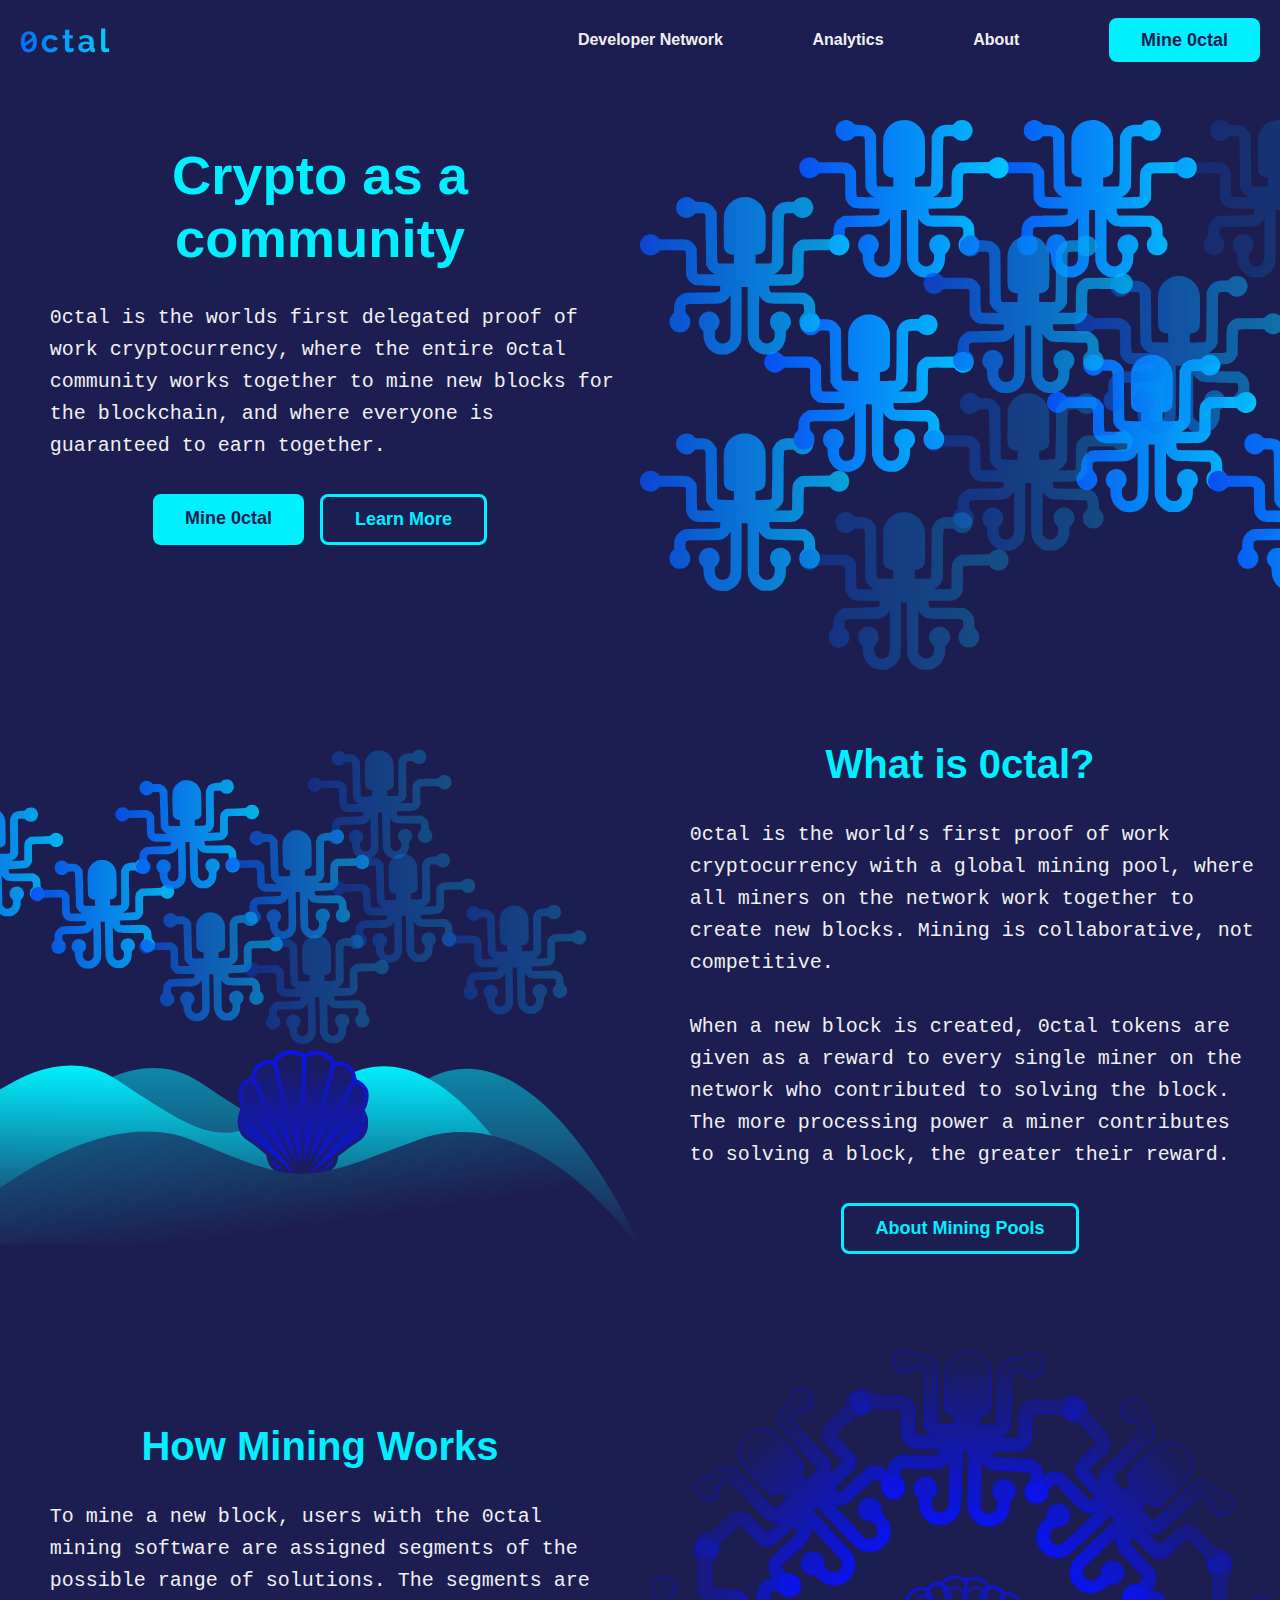
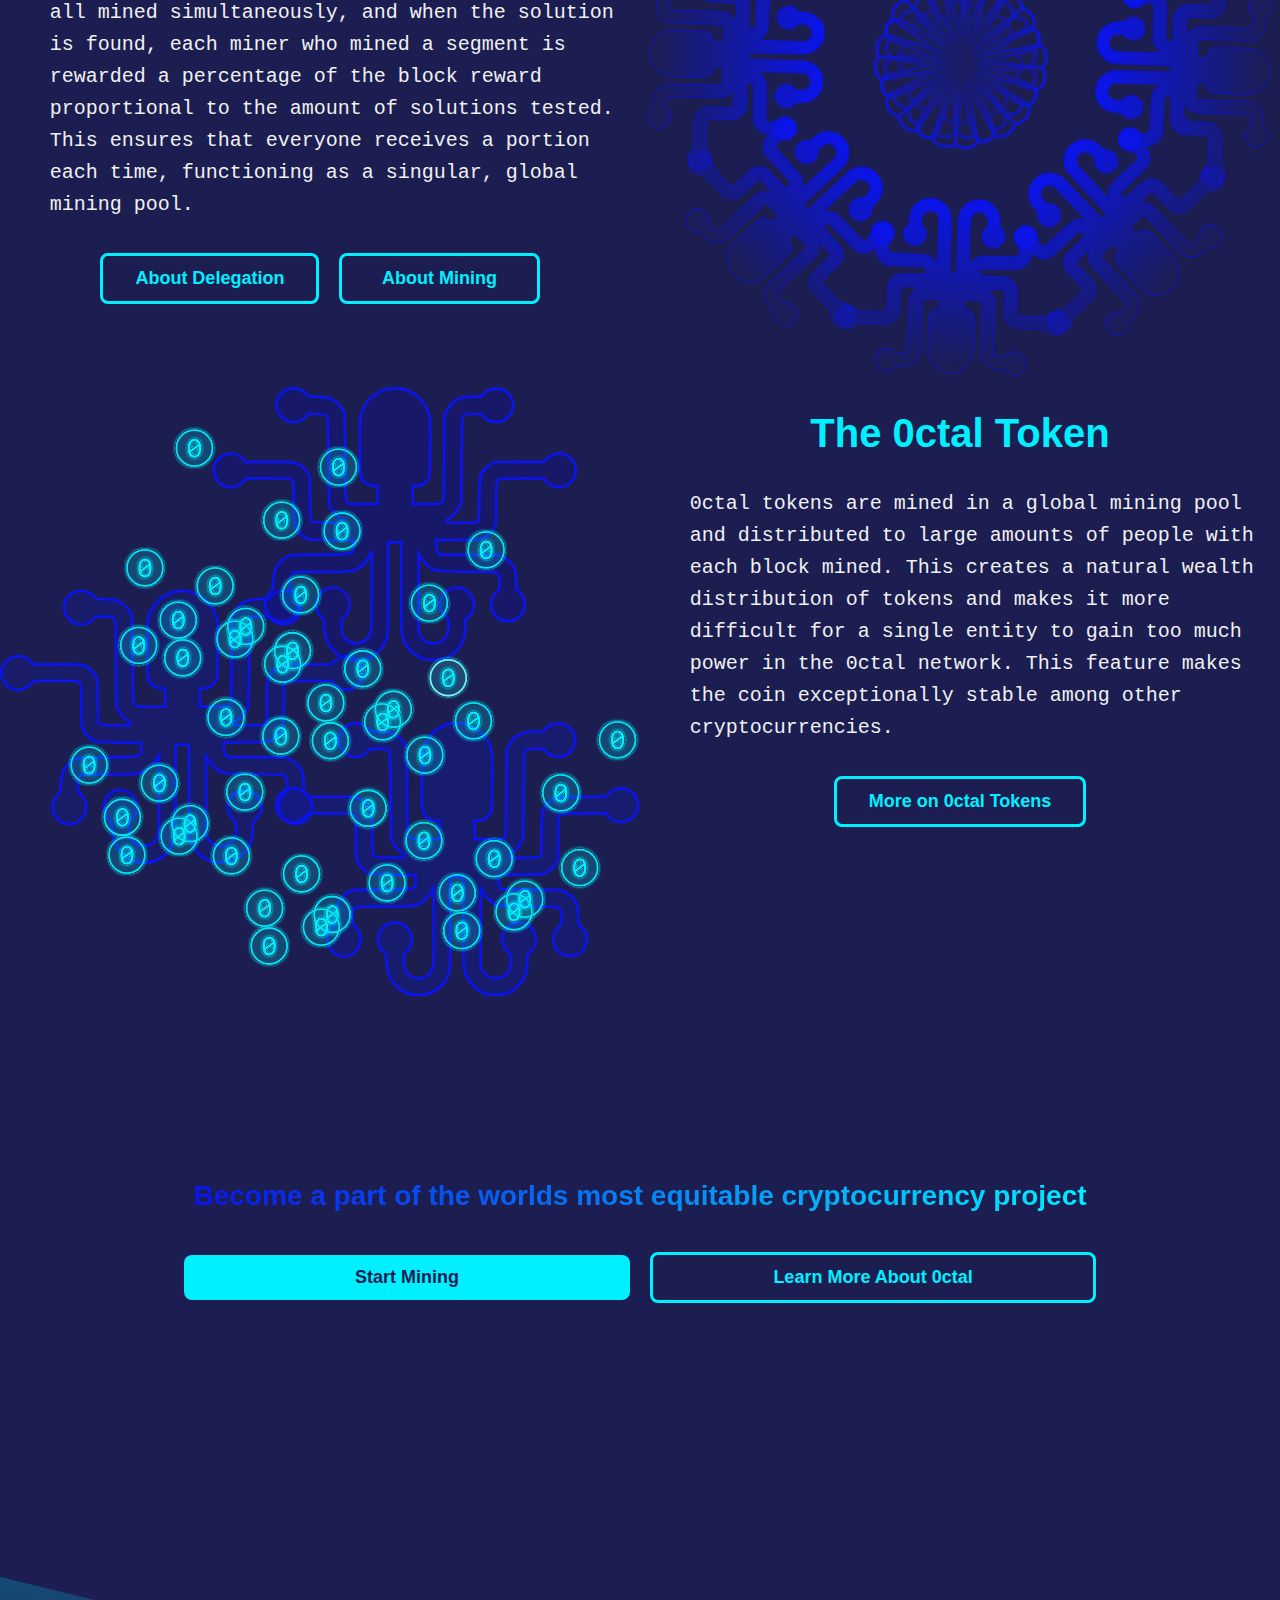
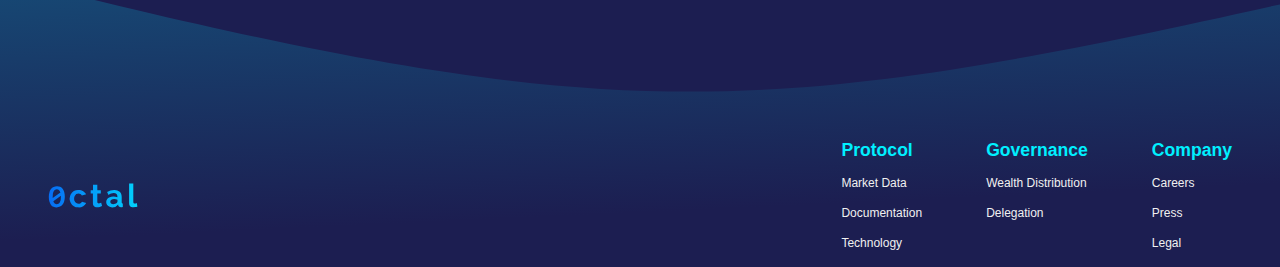
==== commit bbd1f2a7: "Add files via upload" ====
--- a/index.html
+++ b/index.html
@@ -12,7 +12,8 @@
     <link rel="preconnect" href="https://fonts.gstatic.com" crossorigin />
     <link
       href="https://fonts.googleapis.com/css2?family=DM+Mono:wght@500&family=Inconsolata&family=Raleway:wght@400;700&display=swap"
-      rel="stylesheet"
+      rel="preload"
+      as="style"
     />
     <link rel="canonical" href="https://0ctal.netlify.app/" />
     <link rel="stylesheet" href="../CSS/reset-prefixed.css" />
@@ -23,41 +24,14 @@
     <!--forbid scrolling of page when burger button is clicked-->
     <script src="../JS/coin-explosion.js" defer></script>
     <!-- animate "coin explosion" on scroll-->
-    <link
-      rel="apple-touch-icon"
-      sizes="180x180"
-      href="../Favicon/apple-touch-icon.png"
-    />
-    <link
-      rel="icon"
-      type="image/png"
-      sizes="32x32"
-      href="../Favicon/favicon-32x32.png"
-    />
-    <link
-      rel="icon"
-      type="image/png"
-      sizes="16x16"
-      href="../FaviconFavicon/favicon-16x16.png"
-    />
-    <link
-      rel="manifest"
-      href="../Favicon/site.webmanifest"
-    />
-    <link
-      rel="mask-icon"
-      href="../Favicon/safari-pinned-tab.svg"
-      color="#5bbad5"
-    />
-    <link
-      rel="shortcut icon"
-      href="../Favicon/favicon.ico"
-    />
+    <link rel="apple-touch-icon" sizes="180x180" href="../Favicon/apple-touch-icon.png" />
+    <link rel="icon" type="image/png" sizes="32x32" href="../Favicon/favicon-32x32.png" />
+    <link rel="icon" type="image/png" sizes="16x16" href="../FaviconFavicon/favicon-16x16.png" />
+    <link rel="manifest" href="../Favicon/site.webmanifest" />
+    <link rel="mask-icon" href="../Favicon/safari-pinned-tab.svg" color="#5bbad5" />
+    <link rel="shortcut icon" href="../Favicon/favicon.ico" />
     <meta name="msapplication-TileColor" content="#1c1e51" />
-    <meta
-      name="msapplication-config"
-      content="../Favicon/browserconfig.xml"
-    />
+    <meta name="msapplication-config" content="../Favicon/browserconfig.xml" />
     <meta name="theme-color" content="#1c1e51" />
   </head>
   <body>
@@ -546,71 +520,209 @@
           </svg>
           <svg class="octo-group-desktop" viewBox="0 0 731 628" fill="none" xmlns="http://www.w3.org/2000/svg">
             <g id="octo-group-desktop">
-              <path class="octo-8" d="M444.7 1.3c-5.3 2.7-7.6 8.5-5.9 14.5.8 2.7 4.8 6.8 7.5 7.5a12 12 0 0 0 12.1-2.8l1.9-2h4.9c4.4 0 5 .2 5.9 1 .8 1 .9 2.5 1.1 29.4l.3 28.3 1.2 2.4c1.4 2.9 4.5 6 7 7.5l2 1h-9.8c-7.4 0-9.9-.1-10.3-.6a91 91 0 0 1-.7-14.7l-.1-14.1-1.5-2.6a14.9 14.9 0 0 0-7.8-6.9c-2.5-.9-3.8-1-18-1h-15.2l-1.4-1.6a12 12 0 1 0-13.6 19c4.3 2 8.8 1.2 12.9-2.4l2.6-2.3h13.7c11.7 0 14 0 14.8.8 1.1.7 1.1.8 1.1 14 0 12.3.1 13.6 1 16 1.3 3.3 4.2 6.4 7.5 8 2.4 1.3 2.8 1.3 16.5 1.5l14.1.3v2.8c0 4.7 1.2 4.4-21 4.7-18.9.3-19.3.3-21.8 1.4a19.6 19.6 0 0 0-7.9 7.6c-1.3 2.6-2 6.3-2 10.8 0 3.4 0 3.7-1.4 4.8-.8.7-2 2.5-2.8 4a8.7 8.7 0 0 0-1 5.7c.9 10.8 13.7 15.3 20.8 7.3 2.1-2.6 2.9-4.6 2.9-8 0-3.7-.8-5.6-3.4-8.4-2-2.2-2-2.2-2-6.1 0-6.4-1.2-6 17.8-6 8.8 0 17.7-.1 19.7-.4 5.7-.6 9.5-3 12.6-7.8l1.4-2.1v24c0 22.3-.1 24.2-1 26a8.8 8.8 0 0 1-15.8 1c-1-1.7-1.2-2.6-1.2-6 0-4 0-4 1.5-5.4 1-.6 2-2.3 2.7-3.7a12 12 0 0 0-13.2-16.8 12.2 12.2 0 0 0-5.6 20.6c1.4 1.4 1.5 1.7 1.5 4.8 0 10 4.8 18 13 22 2.8 1.3 4 1.5 8 1.6 3.5.2 5.3 0 7.3-.6 5.4-1.7 9.5-4.9 12.2-9.4 3.3-5.4 3.2-4.8 3.2-37.6v-29.6h6.8v28.4c0 16.8.2 29.4.5 31a23.2 23.2 0 0 0 12.5 16.1c3.1 1.6 3.6 1.6 9.1 1.6 5.3 0 6-.1 8.5-1.3a22 22 0 0 0 13.1-21v-4.3l2.2-2.1c3.3-3.4 4.3-7.5 3-12-1-3.1-2.8-5.4-5.8-7a9.5 9.5 0 0 0-5.7-1.4c-10.8 0-15.9 13.2-8 20.6 1.6 1.7 1.7 1.8 1.7 5.1 0 4-1 6.8-3.3 8.7a8.8 8.8 0 0 1-13.5-2.3l-1.2-2v-48.6l1.7 2.5c1 1.4 2.7 3.2 4 4 4.3 3 4.5 3 24.4 3.3 10 .1 18.7.3 19.3.4 1.4.3 2 2.3 2 6.2 0 3.4 0 3.6-1.6 5.2a11 11 0 0 0-3.8 8.8c0 7 4.9 11.9 11.8 11.9 6.8 0 11.8-5 11.8-12 0-3.6-.8-5.5-3.5-8.4l-1.9-2-.2-5.6a19 19 0 0 0-1.2-7.8 17.7 17.7 0 0 0-7.9-8l-2.7-1.4-19.3-.2-19.2-.1-1-1.3c-.7-.9-1-2-1-3.8v-2.6l14-.1c13.3-.2 14-.2 16.3-1.3 3-1.4 5.8-4 7.5-7.2l1.3-2.4.1-14.1c.2-12.5.3-14.2 1-14.7.6-.5 4.2-.6 15-.6H614l1 1.5c1.5 2 4.9 3.8 7.9 4.2 7.1.7 13.1-4.7 13.1-11.8 0-3.7-1.3-6.7-3.9-9-4.7-4.3-11.4-4.1-16.2.3l-2.2 2-16 .2-16 .2-2.5 1.3c-1.3.7-3.4 2.3-4.4 3.5-3.4 4-3.7 5-3.9 20.2 0 7.4-.2 13.7-.3 14-.2.5-2.7.6-10.3.6h-10.1l1.9-1c2.9-1.5 6-4.7 7.4-7.7l1.3-2.7.3-28.4c.2-27.4.3-28.4 1.1-29 .7-.5 2.4-.7 5.8-.7 4.6 0 4.9 0 5.8 1.2a12 12 0 0 0 8.3 4c5.7.5 10.6-3 12.2-8.3 1-3 1-4 0-7.1A11.4 11.4 0 0 0 582.9.1c-3.7 0-6.5 1.2-8.7 3.7l-1.4 1.6h-5.1c-9.4 0-14.5 2.8-17.9 9.7l-1.6 3.2-.2 28.1c-.3 27.2-.3 28.2-1.2 28.9-.7.5-2.9.7-9.4.7H529V65.7h1.7c3.4 0 7.1-2.3 9-5.6.7-1.2.8-3.7.9-19.1 0-12 0-18.9-.4-21.1a24.4 24.4 0 0 0-16.6-19c-2.7-.7-4.3-1-8.3-.7a16 16 0 0 0-8.6 1.9 24.3 24.3 0 0 0-13.2 15.4c-.7 2.8-.8 5.9-.8 21.5 0 19.4 0 20.2 2.2 23.1 1.4 1.8 5.2 3.6 7.6 3.6h1.8V76h-8.7c-8.2 0-8.7 0-9.6-1-.8-1-.9-2.3-1.1-29.3l-.3-28.3-1.2-2.4a18.1 18.1 0 0 0-8.2-8c-2.4-1-3.4-1.2-8.9-1.4-5.9-.2-6.2-.2-7-1.3a12 12 0 0 0-3.2-2.7 12 12 0 0 0-11.4-.2Z" fill="url(#paint0_linear_509_72)"/>
-              <path class="octo-10" d="M512.7 269.3c-5.3 2.7-7.6 8.5-5.9 14.5.8 2.7 4.8 6.8 7.5 7.5a12 12 0 0 0 12.1-2.8l1.9-2h4.9c4.4 0 5 .2 5.9 1 .8 1 .9 2.5 1.1 29.4l.3 28.3 1.2 2.4c1.4 2.9 4.5 6 7 7.5l2 1h-9.8c-7.4 0-9.9-.1-10.3-.6a91 91 0 0 1-.7-14.7l-.1-14.1-1.5-2.6a14.9 14.9 0 0 0-7.8-6.9c-2.5-.9-3.8-1-18-1h-15.2l-1.4-1.6a12 12 0 1 0-13.6 19c4.3 2 8.8 1.2 12.9-2.4l2.6-2.3h13.7c11.7 0 14 0 14.8.8 1.1.7 1.1.8 1.1 14 0 12.3.1 13.6 1 16 1.3 3.3 4.2 6.4 7.5 8 2.4 1.3 2.8 1.3 16.5 1.6l14.1.2v2.8c0 4.7 1.2 4.4-21 4.7-18.9.3-19.3.3-21.8 1.4a19.6 19.6 0 0 0-7.9 7.6c-1.3 2.6-2 6.3-2 10.8 0 3.4 0 3.7-1.4 4.8-.8.7-2 2.5-2.8 4a8.7 8.7 0 0 0-1 5.7c.9 10.8 13.7 15.3 20.8 7.3 2.1-2.6 2.9-4.6 2.9-8 0-3.7-.8-5.6-3.4-8.4-2-2.2-2-2.2-2-6.1 0-6.4-1.2-6 17.8-6 8.8 0 17.7-.1 19.7-.4 5.7-.6 9.5-3 12.6-7.8l1.4-2.1v24c0 22.3-.1 24.2-1 26a8.8 8.8 0 0 1-15.8 1c-1-1.7-1.2-2.6-1.2-6 0-4 0-4 1.5-5.4 1-.6 2-2.3 2.7-3.7a12 12 0 0 0-13.2-16.8 12.2 12.2 0 0 0-5.6 20.6c1.4 1.4 1.5 1.7 1.5 4.8 0 10 4.8 18 13 22 2.8 1.3 4 1.5 8 1.6 3.5.2 5.3 0 7.3-.6 5.4-1.7 9.5-4.9 12.2-9.4 3.3-5.4 3.2-4.8 3.2-37.6v-29.6h6.8v28.4c0 16.8.2 29.4.5 31a23.2 23.2 0 0 0 12.5 16.1c3.1 1.6 3.6 1.6 9.1 1.6 5.3 0 6-.1 8.5-1.3a22 22 0 0 0 13.1-21v-4.3l2.2-2.1c3.3-3.4 4.3-7.5 3-12-1-3.1-2.8-5.4-5.8-7a9.5 9.5 0 0 0-5.7-1.4c-10.8 0-15.9 13.2-8 20.6 1.6 1.7 1.7 1.8 1.7 5.1 0 4-1 6.8-3.3 8.7a8.8 8.8 0 0 1-13.5-2.3l-1.2-2v-48.6l1.7 2.5c1 1.4 2.7 3.2 4 4 4.3 3 4.5 3 24.4 3.3 10 .1 18.7.3 19.3.4 1.4.3 2 2.3 2 6.2 0 3.4 0 3.6-1.6 5.2a11 11 0 0 0-3.8 8.8c0 7 4.9 11.9 11.8 11.9 6.8 0 11.8-5 11.8-12 0-3.6-.8-5.5-3.5-8.4l-1.9-2-.2-5.6a19 19 0 0 0-1.2-7.8 17.7 17.7 0 0 0-7.9-8l-2.7-1.4-19.3-.2-19.2-.1-1-1.3c-.7-.9-1-2-1-3.8v-2.6l14-.1c13.3-.2 14-.2 16.3-1.3 3-1.4 5.8-4 7.5-7.2l1.3-2.4.1-14.1c.2-12.5.3-14.2 1-14.7a67 67 0 0 1 15-.6H682l1 1.5c1.5 2 4.9 3.8 7.9 4.2 7.1.7 13.1-4.7 13.1-11.8 0-3.7-1.3-6.7-3.9-9-4.7-4.3-11.4-4.1-16.2.3l-2.2 2-16 .2-16 .2-2.5 1.3c-1.3.7-3.4 2.3-4.4 3.5-3.4 4-3.7 5-3.9 20.2 0 7.4-.2 13.7-.3 14-.2.5-2.7.6-10.3.6h-10.1l1.9-1c2.9-1.5 6-4.7 7.4-7.7l1.3-2.7.3-28.4c.2-27.4.3-28.4 1.1-29 .7-.5 2.4-.7 5.8-.7 4.6 0 4.9 0 5.8 1.2a12 12 0 0 0 8.3 4c5.7.5 10.6-3 12.2-8.4 1-3 1-3.8 0-7a11.4 11.4 0 0 0-11.4-8.3c-3.7 0-6.5 1.2-8.7 3.7l-1.4 1.6h-5.1c-9.4 0-14.5 2.8-17.9 9.7l-1.6 3.2-.2 28.1c-.3 27.2-.3 28.2-1.2 28.9-.7.5-2.9.7-9.4.7H597v-10.3h1.7c3.4 0 7.1-2.3 9-5.6.7-1.2.8-3.7.9-19.1 0-12 0-18.9-.4-21.1a24.4 24.4 0 0 0-16.6-19 21 21 0 0 0-8.3-.7 16 16 0 0 0-8.6 1.9 24.3 24.3 0 0 0-13.2 15.4c-.7 2.8-.8 5.9-.8 21.5 0 19.4 0 20.2 2.2 23.1 1.4 1.8 5.2 3.6 7.6 3.6h1.8V344h-8.7c-8.2 0-8.7 0-9.6-1-.8-1-.9-2.3-1.1-29.3l-.3-28.3-1.2-2.4a18.1 18.1 0 0 0-8.2-8c-2.4-1-3.4-1.2-8.9-1.4-5.9-.2-6.2-.2-7-1.3a12 12 0 0 0-3.2-2.7 12 12 0 0 0-11.4-.2Z" fill="url(#paint1_linear_509_72)"/>
-              <path class="octo-3" d="M229.7 1.3c-5.3 2.7-7.6 8.5-5.9 14.5.8 2.7 4.8 6.8 7.5 7.5a12 12 0 0 0 12.1-2.8l1.9-2h4.9c4.4 0 5 .2 5.9 1 .8 1 .9 2.5 1.1 29.4l.3 28.3 1.2 2.4c1.4 2.9 4.5 6 7 7.5l2 1h-9.8c-7.4 0-9.9-.1-10.3-.6a91 91 0 0 1-.7-14.7l-.1-14.1-1.5-2.6a14.9 14.9 0 0 0-7.8-6.9c-2.5-.9-3.8-1-18-1h-15.2l-1.4-1.6a12 12 0 1 0-13.6 19c4.3 2 8.8 1.2 12.9-2.4l2.6-2.3h13.7c11.7 0 14 0 14.8.8 1.1.7 1.1.8 1.1 14 0 12.3.1 13.6 1 16 1.3 3.3 4.2 6.4 7.5 8 2.4 1.3 2.8 1.3 16.5 1.5l14.1.3v2.8c0 4.7 1.2 4.4-21 4.7-18.9.3-19.3.3-21.8 1.4a19.6 19.6 0 0 0-7.9 7.6c-1.3 2.6-2 6.3-2 10.8 0 3.4 0 3.7-1.4 4.8-.8.7-2 2.5-2.8 4a8.7 8.7 0 0 0-1 5.7c.9 10.8 13.7 15.3 20.8 7.3 2.1-2.6 2.9-4.6 2.9-8 0-3.7-.8-5.6-3.4-8.4-2-2.2-2-2.2-2-6.1 0-6.4-1.2-6 17.8-6 8.8 0 17.7-.1 19.7-.4 5.7-.6 9.5-3 12.6-7.8l1.4-2.1v24c0 22.3-.1 24.2-1 26a8.8 8.8 0 0 1-15.8 1c-1-1.7-1.2-2.6-1.2-6 0-4 0-4 1.5-5.4 1-.6 2-2.3 2.7-3.7a12 12 0 0 0-13.2-16.8 12.2 12.2 0 0 0-5.6 20.6c1.4 1.4 1.5 1.7 1.5 4.8 0 10 4.8 18 13 22 2.8 1.3 4 1.5 8 1.6 3.5.2 5.3 0 7.3-.6 5.4-1.7 9.5-4.9 12.2-9.4 3.3-5.4 3.2-4.8 3.2-37.6v-29.6h6.8v28.4c0 16.8.2 29.4.5 31a23.2 23.2 0 0 0 12.5 16.1c3.1 1.6 3.6 1.6 9.1 1.6 5.3 0 6-.1 8.5-1.3a22 22 0 0 0 13.1-21v-4.3l2.2-2.1c3.3-3.4 4.3-7.5 3-12-1-3.1-2.8-5.4-5.8-7a9.5 9.5 0 0 0-5.7-1.4c-10.8 0-15.9 13.2-8 20.6 1.6 1.7 1.7 1.8 1.7 5.1 0 4-1 6.8-3.3 8.7a8.8 8.8 0 0 1-13.5-2.3l-1.2-2v-48.6l1.7 2.5c1 1.4 2.7 3.2 4 4 4.3 3 4.5 3 24.4 3.3 10 .1 18.7.3 19.3.4 1.4.3 2 2.3 2 6.2 0 3.4 0 3.6-1.6 5.2a11 11 0 0 0-3.8 8.8c0 7 4.9 11.9 11.8 11.9 6.8 0 11.8-5 11.8-12 0-3.6-.8-5.5-3.5-8.4l-1.9-2-.2-5.6a19 19 0 0 0-1.2-7.8 17.7 17.7 0 0 0-7.9-8l-2.7-1.4-19.3-.2-19.2-.1-1-1.3c-.7-.9-1-2-1-3.8v-2.6l14-.1c13.3-.2 14-.2 16.3-1.3 3-1.4 5.8-4 7.5-7.2l1.3-2.4.1-14.1c.2-12.5.3-14.2 1-14.7.6-.5 4.2-.6 15-.6H399l1 1.5c1.5 2 4.9 3.8 7.9 4.2 7.1.7 13.1-4.7 13.1-11.8 0-3.7-1.3-6.7-3.9-9-4.7-4.3-11.4-4.1-16.2.3l-2.2 2-16 .2-16 .2-2.5 1.3c-1.3.7-3.4 2.3-4.4 3.5-3.4 4-3.7 5-3.9 20.2 0 7.4-.2 13.7-.3 14-.2.5-2.7.6-10.3.6h-10.1l1.9-1c2.9-1.5 6-4.7 7.4-7.7l1.3-2.7.3-28.4c.2-27.4.3-28.4 1.1-29 .7-.5 2.4-.7 5.8-.7 4.6 0 4.9 0 5.8 1.2a12 12 0 0 0 8.3 4c5.7.5 10.6-3 12.2-8.3 1-3 1-4 0-7.1A11.4 11.4 0 0 0 367.9.1c-3.7 0-6.5 1.2-8.7 3.7l-1.4 1.6h-5.1c-9.4 0-14.5 2.8-17.9 9.7l-1.6 3.2-.2 28.1c-.3 27.2-.3 28.2-1.2 28.9-.7.5-2.9.7-9.4.7H314V65.7h1.7c3.4 0 7.1-2.3 9-5.6.7-1.2.8-3.7.9-19.1 0-12 0-18.9-.4-21.1a24.4 24.4 0 0 0-16.6-19 21 21 0 0 0-8.3-.7 16 16 0 0 0-8.6 1.9 24.3 24.3 0 0 0-13.2 15.4c-.7 2.8-.8 5.9-.8 21.5 0 19.4 0 20.2 2.2 23.1 1.4 1.8 5.2 3.6 7.6 3.6h1.8V76h-8.7c-8.2 0-8.7 0-9.6-1-.8-1-.9-2.3-1.1-29.3l-.3-28.3-1.2-2.4a18.1 18.1 0 0 0-8.2-8c-2.4-1-3.4-1.2-8.9-1.4-5.9-.2-6.2-.2-7-1.3a12 12 0 0 0-3.2-2.7 12 12 0 0 0-11.4-.2Z" fill="url(#paint2_linear_509_72)"/>
-              <path class="octo-11" d="M657.7 1.3c-5.3 2.7-7.6 8.5-5.9 14.5.8 2.7 4.8 6.8 7.5 7.5a12 12 0 0 0 12.1-2.8l1.9-2h4.9c4.4 0 5 .2 5.9 1 .8 1 .9 2.5 1.1 29.4l.3 28.3 1.2 2.4c1.4 2.9 4.5 6 7 7.5l2 1h-9.8c-7.4 0-9.9-.1-10.3-.6a91 91 0 0 1-.7-14.7l-.1-14.1-1.5-2.6a14.9 14.9 0 0 0-7.8-6.9c-2.5-.9-3.8-1-18-1h-15.2l-1.4-1.6a12 12 0 1 0-13.6 19c4.3 2 8.8 1.2 12.9-2.4l2.6-2.3h13.7c11.7 0 14 0 14.8.8 1.1.7 1.1.8 1.1 14 0 12.3.1 13.6 1 16 1.3 3.3 4.2 6.4 7.5 8 2.4 1.3 2.8 1.3 16.5 1.5l14.1.3v2.8c0 4.7 1.2 4.4-21 4.7-18.9.3-19.3.3-21.8 1.4a19.6 19.6 0 0 0-7.9 7.6c-1.3 2.6-2 6.3-2 10.8 0 3.4 0 3.7-1.4 4.8-.8.7-2 2.5-2.8 4a8.7 8.7 0 0 0-1 5.7c.9 10.8 13.7 15.3 20.8 7.3 2.1-2.6 2.9-4.6 2.9-8 0-3.7-.8-5.6-3.4-8.4-2-2.2-2-2.2-2-6.1 0-6.4-1.2-6 17.8-6 8.8 0 17.7-.1 19.7-.4 5.7-.6 9.5-3 12.6-7.8l1.4-2.1v24c0 22.3-.1 24.2-1 26a8.8 8.8 0 0 1-15.8 1c-1-1.7-1.2-2.6-1.2-6 0-4 0-4 1.5-5.4 1-.6 2-2.3 2.7-3.7a12 12 0 0 0-13.2-16.8 12.2 12.2 0 0 0-5.6 20.6c1.4 1.4 1.5 1.7 1.5 4.8 0 10 4.8 18 13 22 2.8 1.3 4 1.5 8 1.6 3.5.2 5.3 0 7.3-.6 5.4-1.7 9.5-4.9 12.2-9.4 3.3-5.4 3.2-4.8 3.2-37.6v-29.6h6.8v28.4c0 16.8.2 29.4.5 31a23.2 23.2 0 0 0 12.5 16.1c3.1 1.6 3.6 1.6 9.1 1.6 5.3 0 6-.1 8.5-1.3a22 22 0 0 0 13.1-21v-4.3l2.2-2.1c3.3-3.4 4.3-7.5 3-12-1-3.1-2.8-5.4-5.8-7a9.5 9.5 0 0 0-5.7-1.4c-10.8 0-15.9 13.2-8 20.6 1.6 1.7 1.7 1.8 1.7 5.1 0 4-1 6.8-3.3 8.7a8.8 8.8 0 0 1-13.5-2.3l-1.2-2v-48.6l1.7 2.5c1 1.4 2.7 3.2 4 4 4.3 3 4.5 3 24.4 3.3 10 .1 18.7.3 19.3.4 1.4.3 2 2.3 2 6.2 0 3.4 0 3.6-1.6 5.2a11 11 0 0 0-3.8 8.8c0 7 4.9 11.9 11.8 11.9 6.8 0 11.8-5 11.8-12 0-3.6-.8-5.5-3.5-8.4l-1.9-2-.2-5.6a19 19 0 0 0-1.2-7.8 17.7 17.7 0 0 0-7.9-8l-2.7-1.4-19.3-.2-19.2-.1-1-1.3c-.7-.9-1-2-1-3.8v-2.6l14-.1c13.3-.2 14-.2 16.3-1.3 3-1.4 5.8-4 7.5-7.2l1.3-2.4.1-14.1c.2-12.5.3-14.2 1-14.7.6-.5 4.2-.6 15-.6H827l1 1.5c1.5 2 4.9 3.8 7.9 4.2 7.1.7 13.1-4.7 13.1-11.8 0-3.7-1.3-6.7-3.9-9-4.7-4.3-11.4-4.1-16.2.3l-2.2 2-16 .2-16 .2-2.5 1.3c-1.3.7-3.4 2.3-4.4 3.5-3.4 4-3.7 5-3.9 20.2 0 7.4-.2 13.7-.3 14-.2.5-2.7.6-10.3.6h-10.1l1.9-1c2.9-1.5 6-4.7 7.4-7.7l1.3-2.7.3-28.4c.2-27.4.3-28.4 1.1-29 .7-.5 2.4-.7 5.8-.7 4.6 0 4.9 0 5.8 1.2a12 12 0 0 0 8.3 4c5.7.5 10.6-3 12.2-8.3 1-3 1-4 0-7.1A11.4 11.4 0 0 0 795.9.1c-3.7 0-6.5 1.2-8.7 3.7l-1.4 1.6h-5.1c-9.4 0-14.5 2.8-17.9 9.7l-1.6 3.2-.2 28.1c-.3 27.2-.3 28.2-1.2 28.9-.7.5-2.9.7-9.4.7H742V65.7h1.7c3.4 0 7.1-2.3 9-5.6.7-1.2.8-3.7.9-19.1 0-12 0-18.9-.4-21.1a24.4 24.4 0 0 0-16.6-19c-2.7-.7-4.3-1-8.3-.7a16 16 0 0 0-8.6 1.9 24.3 24.3 0 0 0-13.2 15.4c-.7 2.8-.8 5.9-.8 21.5 0 19.4 0 20.2 2.2 23.1 1.4 1.8 5.2 3.6 7.6 3.6h1.8V76h-8.7c-8.2 0-8.7 0-9.6-1-.8-1-.9-2.3-1.1-29.3l-.3-28.3-1.2-2.4a18.1 18.1 0 0 0-8.2-8c-2.4-1-3.4-1.2-8.9-1.4-5.9-.2-6.2-.2-7-1.3a12 12 0 0 0-3.2-2.7 12 12 0 0 0-11.4-.2Z" fill="url(#paint3_linear_509_72)" fill-opacity=".2"/>
-              <path class="octo-2" d="M47.7 359.3c-5.3 2.7-7.6 8.5-5.9 14.5.8 2.7 4.8 6.8 7.5 7.5a12 12 0 0 0 12.1-2.8l1.9-2h4.9c4.4 0 5 .2 5.9 1 .8 1 .9 2.5 1.1 29.4l.3 28.3 1.2 2.4c1.4 2.9 4.5 6 7 7.5l2 1h-9.8c-7.4 0-9.9-.1-10.3-.6-.3-.4-.6-5.7-.7-14.7l-.1-14.1-1.5-2.6a14.9 14.9 0 0 0-7.8-6.9c-2.5-.9-3.8-1-18-1H22.4l-1.4-1.6a12 12 0 1 0-13.6 19c4.3 2 8.8 1.2 12.9-2.4l2.6-2.3h13.7c11.7 0 14 0 14.8.8 1.1.7 1.1.8 1.1 14 0 12.3.1 13.6 1 16 1.3 3.3 4.2 6.4 7.5 8 2.4 1.3 2.8 1.3 16.5 1.6l14.1.2v2.8c0 4.7 1.2 4.4-21 4.7-18.9.3-19.3.3-21.8 1.4a19.6 19.6 0 0 0-7.9 7.6c-1.3 2.6-2 6.3-2 10.8 0 3.4 0 3.7-1.4 4.8-.8.7-2 2.5-2.8 4a8.7 8.7 0 0 0-1 5.7c.9 10.8 13.7 15.3 20.8 7.3 2.1-2.6 2.9-4.6 2.9-8 0-3.7-.8-5.6-3.4-8.4-2-2.2-2-2.2-2-6.1 0-6.4-1.2-6 17.8-6 8.8 0 17.7-.1 19.7-.4 5.7-.6 9.5-3 12.6-7.8l1.4-2.1v24c0 22.3-.1 24.2-1 26a8.8 8.8 0 0 1-15.8 1c-1-1.7-1.2-2.6-1.2-6 0-4 0-4 1.5-5.4 1-.6 2-2.3 2.7-3.7a12 12 0 0 0-13.2-16.8 12.2 12.2 0 0 0-5.6 20.6c1.4 1.4 1.5 1.7 1.5 4.8 0 10 4.8 18 13 22 2.8 1.3 4 1.5 8 1.6 3.5.2 5.3 0 7.3-.6 5.4-1.7 9.5-4.9 12.2-9.4 3.3-5.4 3.2-4.8 3.2-37.6v-29.6h6.8v28.4c0 16.8.2 29.4.5 31a23.2 23.2 0 0 0 12.5 16.1c3.1 1.6 3.6 1.6 9.1 1.6 5.3 0 6-.1 8.5-1.3a22 22 0 0 0 13.1-21v-4.3l2.2-2.1c3.3-3.4 4.3-7.5 3-12-1-3.1-2.8-5.4-5.8-7a9.5 9.5 0 0 0-5.7-1.4c-10.8 0-15.9 13.2-8 20.6 1.6 1.7 1.7 1.8 1.7 5.1 0 4-1 6.8-3.3 8.7a8.8 8.8 0 0 1-13.5-2.3l-1.2-2v-48.6l1.7 2.5c1 1.4 2.7 3.2 4 4 4.3 3 4.5 3 24.4 3.3 10 .1 18.7.3 19.3.4 1.4.3 2 2.3 2 6.2 0 3.4 0 3.6-1.6 5.2a11 11 0 0 0-3.8 8.8c0 7 4.9 11.9 11.8 11.9 6.8 0 11.8-5 11.8-12 0-3.6-.8-5.5-3.5-8.4l-1.9-2-.2-5.6a19 19 0 0 0-1.2-7.8 17.7 17.7 0 0 0-7.9-8l-2.7-1.4-19.3-.2-19.2-.1-1-1.3c-.7-.9-1-2-1-3.8v-2.6l14-.1c13.3-.2 14-.2 16.3-1.3 3-1.4 5.8-4 7.5-7.2l1.3-2.4.1-14.1c.2-12.5.3-14.2 1-14.7a67 67 0 0 1 15-.6H217l1 1.5c1.5 2 4.9 3.8 7.9 4.2 7.1.7 13.1-4.7 13.1-11.8 0-3.7-1.3-6.7-3.9-9-4.7-4.3-11.4-4.1-16.2.3l-2.2 2-16 .2-16 .2-2.5 1.3c-1.3.7-3.4 2.3-4.4 3.5-3.4 4-3.7 5-3.9 20.2 0 7.4-.2 13.7-.3 14-.2.5-2.7.6-10.3.6h-10.1l1.9-1c2.9-1.5 6-4.7 7.4-7.7l1.3-2.7.3-28.4c.2-27.4.3-28.4 1.2-29 .6-.5 2.3-.7 5.7-.7 4.6 0 4.9 0 5.8 1.2a12 12 0 0 0 8.3 4c5.7.5 10.6-3 12.2-8.4 1-3 1-3.8 0-7a11.4 11.4 0 0 0-11.4-8.3c-3.7 0-6.5 1.2-8.7 3.7l-1.4 1.6h-5.1c-9.4 0-14.5 2.8-17.9 9.7l-1.6 3.2-.2 28.1c-.3 27.2-.3 28.2-1.2 28.9-.7.5-2.9.7-9.4.7H132v-10.3h1.7c3.4 0 7.1-2.3 9-5.6.7-1.2.8-3.7.9-19.1 0-12 0-18.9-.4-21.1a24.4 24.4 0 0 0-16.6-19c-2.7-.7-4.3-1-8.3-.7a16 16 0 0 0-8.6 1.9 24.3 24.3 0 0 0-13.2 15.4c-.7 2.8-.8 5.9-.8 21.5 0 19.4 0 20.2 2.2 23.1 1.4 1.8 5.2 3.6 7.6 3.6h1.8V434h-8.7c-8.2 0-8.7 0-9.6-1-.8-1-.9-2.3-1.1-29.3l-.3-28.3-1.2-2.4a18.1 18.1 0 0 0-8.2-8c-2.4-1-3.4-1.2-8.9-1.4-5.9-.2-6.2-.2-7-1.3a12 12 0 0 0-3.2-2.7 12 12 0 0 0-11.4-.2Z" fill="url(#paint4_linear_509_72)" fill-opacity=".8"/>
-              <path class="octo-4" d="M189.7 223.3c-5.3 2.7-7.6 8.5-5.9 14.5.8 2.7 4.8 6.8 7.5 7.5a12 12 0 0 0 12.1-2.8l1.9-2h4.9c4.4 0 5 .2 5.9 1 .8 1 .9 2.5 1.1 29.4l.3 28.3 1.2 2.4c1.4 2.9 4.5 6 7 7.5l2 1h-9.8c-7.4 0-9.9-.1-10.3-.6a91 91 0 0 1-.7-14.7l-.1-14.1-1.5-2.6a14.9 14.9 0 0 0-7.8-6.9c-2.5-.9-3.8-1-18-1h-15.2l-1.4-1.6a12 12 0 1 0-13.6 19c4.3 2 8.8 1.2 12.9-2.4l2.6-2.3h13.7c11.7 0 14 0 14.8.8 1.1.7 1.1.8 1.1 14 0 12.3.1 13.6 1 16 1.3 3.3 4.2 6.4 7.5 8 2.4 1.3 2.8 1.3 16.5 1.6l14.1.2v2.8c0 4.7 1.2 4.4-21 4.7-18.9.3-19.3.3-21.8 1.4a19.6 19.6 0 0 0-7.9 7.6c-1.3 2.6-2 6.3-2 10.8 0 3.4 0 3.7-1.4 4.8-.8.7-2 2.5-2.8 4a8.7 8.7 0 0 0-1 5.7c.9 10.8 13.7 15.3 20.8 7.3 2.1-2.6 2.9-4.6 2.9-8 0-3.7-.8-5.6-3.4-8.4-2-2.2-2-2.2-2-6.1 0-6.4-1.2-6 17.8-6 8.8 0 17.7-.1 19.7-.4 5.7-.6 9.5-3 12.6-7.8l1.4-2.1v24c0 22.3-.1 24.2-1 26a8.8 8.8 0 0 1-15.8 1c-1-1.7-1.2-2.6-1.2-6 0-4 0-4 1.5-5.4 1-.6 2-2.3 2.7-3.7a12 12 0 0 0-13.2-16.8 12.2 12.2 0 0 0-5.6 20.6c1.4 1.4 1.5 1.7 1.5 4.8 0 10 4.8 18 13 22 2.8 1.3 4 1.5 8 1.6 3.5.2 5.3 0 7.3-.6 5.4-1.7 9.5-4.9 12.2-9.4 3.3-5.4 3.2-4.8 3.2-37.6v-29.6h6.8v28.4c0 16.8.2 29.4.5 31a23.2 23.2 0 0 0 12.5 16.1c3.1 1.6 3.6 1.6 9.1 1.6 5.3 0 6-.1 8.5-1.3a22 22 0 0 0 13.1-21v-4.3l2.2-2.1c3.3-3.4 4.3-7.5 3-12-1-3.1-2.8-5.4-5.8-7a9.5 9.5 0 0 0-5.7-1.4c-10.8 0-15.9 13.2-8 20.6 1.6 1.7 1.7 1.8 1.7 5.1 0 4-1 6.8-3.3 8.7a8.8 8.8 0 0 1-13.5-2.3l-1.2-2v-48.6l1.7 2.5c1 1.4 2.7 3.2 4 4 4.3 3 4.5 3 24.4 3.3 10 .1 18.7.3 19.3.4 1.4.3 2 2.3 2 6.2 0 3.4 0 3.6-1.6 5.2a11 11 0 0 0-3.8 8.8c0 7 4.9 11.9 11.8 11.9 6.8 0 11.8-5 11.8-12 0-3.6-.8-5.5-3.5-8.4l-1.9-2-.2-5.6a19 19 0 0 0-1.2-7.8 17.7 17.7 0 0 0-7.9-8l-2.7-1.4-19.3-.2-19.2-.1-1-1.3c-.7-.9-1-2-1-3.8v-2.6l14-.1c13.3-.2 14-.2 16.3-1.3 3-1.4 5.8-4 7.5-7.2l1.3-2.4.1-14.1c.2-12.5.3-14.2 1-14.7a67 67 0 0 1 15-.6H359l1 1.5c1.5 2 4.9 3.8 7.9 4.2 7.1.7 13.1-4.7 13.1-11.8 0-3.7-1.3-6.7-3.9-9-4.7-4.3-11.4-4.1-16.2.3l-2.2 2-16 .2-16 .2-2.5 1.3c-1.3.7-3.4 2.3-4.4 3.5-3.4 4-3.7 5-3.9 20.2 0 7.4-.2 13.7-.3 14-.2.5-2.7.6-10.3.6h-10.1l1.9-1c2.9-1.5 6-4.7 7.4-7.7l1.3-2.7.3-28.4c.2-27.4.3-28.4 1.1-29 .7-.5 2.4-.7 5.8-.7 4.6 0 4.9 0 5.8 1.2a12 12 0 0 0 8.3 4c5.7.5 10.6-3 12.2-8.4 1-3 1-3.8 0-7a11.4 11.4 0 0 0-11.4-8.3c-3.7 0-6.5 1.2-8.7 3.7l-1.4 1.6h-5.1c-9.4 0-14.5 2.8-17.9 9.7l-1.6 3.2-.2 28.1c-.3 27.2-.3 28.2-1.2 28.9-.7.5-2.9.7-9.4.7H274v-10.3h1.7c3.4 0 7.1-2.3 9-5.6.7-1.2.8-3.7.9-19.1 0-12 0-18.9-.4-21.1a24.4 24.4 0 0 0-16.6-19c-2.7-.7-4.3-1-8.3-.7a16 16 0 0 0-8.6 1.9 24.3 24.3 0 0 0-13.2 15.4c-.7 2.8-.8 5.9-.8 21.5 0 19.4 0 20.2 2.2 23.1 1.4 1.8 5.2 3.6 7.6 3.6h1.8V298h-8.7c-8.2 0-8.7 0-9.6-1-.8-1-.9-2.3-1.1-29.3l-.3-28.3-1.2-2.4a18.1 18.1 0 0 0-8.2-8c-2.4-1-3.4-1.2-8.9-1.4-5.9-.2-6.2-.2-7-1.3a12 12 0 0 0-3.2-2.7 12 12 0 0 0-11.4-.2Z" fill="url(#paint5_linear_509_72)"/>
-              <path class="octo-12" d="M696.7 359.3c-5.3 2.7-7.6 8.5-5.9 14.5.8 2.7 4.8 6.8 7.5 7.5a12 12 0 0 0 12.1-2.8l1.9-2h4.9c4.4 0 5 .2 5.9 1 .8 1 .9 2.5 1.1 29.4l.3 28.3 1.2 2.4c1.4 2.9 4.5 6 7 7.5l2 1h-9.8c-7.4 0-9.9-.1-10.3-.6a91 91 0 0 1-.7-14.7l-.1-14.1-1.5-2.6a14.9 14.9 0 0 0-7.8-6.9c-2.5-.9-3.8-1-18-1h-15.2l-1.4-1.6a12 12 0 1 0-13.6 19c4.3 2 8.8 1.2 12.9-2.4l2.6-2.3h13.7c11.7 0 14 0 14.8.8 1.1.7 1.1.8 1.1 14 0 12.3.1 13.6 1 16 1.3 3.3 4.2 6.4 7.5 8 2.4 1.3 2.8 1.3 16.5 1.6l14.1.2v2.8c0 4.7 1.2 4.4-21 4.7-18.9.3-19.3.3-21.8 1.4a19.6 19.6 0 0 0-7.9 7.6c-1.3 2.6-2 6.3-2 10.8 0 3.4 0 3.7-1.4 4.8-.8.7-2 2.5-2.8 4a8.7 8.7 0 0 0-1 5.7c.9 10.8 13.7 15.3 20.8 7.3 2.1-2.6 2.9-4.6 2.9-8 0-3.7-.8-5.6-3.4-8.4-2-2.2-2-2.2-2-6.1 0-6.4-1.2-6 17.8-6 8.8 0 17.7-.1 19.7-.4 5.7-.6 9.5-3 12.6-7.8l1.4-2.1v24c0 22.3-.1 24.2-1 26a8.8 8.8 0 0 1-15.8 1c-1-1.7-1.2-2.6-1.2-6 0-4 0-4 1.5-5.4 1-.6 2-2.3 2.7-3.7a12 12 0 0 0-13.2-16.8 12.2 12.2 0 0 0-5.6 20.6c1.4 1.4 1.5 1.7 1.5 4.8 0 10 4.8 18 13 22 2.8 1.3 4 1.5 8 1.6 3.5.2 5.3 0 7.3-.6 5.4-1.7 9.5-4.9 12.2-9.4 3.3-5.4 3.2-4.8 3.2-37.6v-29.6h6.8v28.4c0 16.8.2 29.4.5 31a23.2 23.2 0 0 0 12.5 16.1c3.1 1.6 3.6 1.6 9.1 1.6 5.3 0 6-.1 8.5-1.3a22 22 0 0 0 13.1-21v-4.3l2.2-2.1c3.3-3.4 4.3-7.5 3-12-1-3.1-2.8-5.4-5.8-7a9.5 9.5 0 0 0-5.7-1.4c-10.8 0-15.9 13.2-8 20.6 1.6 1.7 1.7 1.8 1.7 5.1 0 4-1 6.8-3.3 8.7a8.8 8.8 0 0 1-13.5-2.3l-1.2-2v-48.6l1.7 2.5c1 1.4 2.7 3.2 4 4 4.3 3 4.5 3 24.4 3.3 10 .1 18.7.3 19.3.4 1.4.3 2 2.3 2 6.2 0 3.4 0 3.6-1.6 5.2a11 11 0 0 0-3.8 8.8c0 7 4.9 11.9 11.8 11.9 6.8 0 11.8-5 11.8-12 0-3.6-.8-5.5-3.5-8.4l-1.9-2-.2-5.6a19 19 0 0 0-1.2-7.8 17.7 17.7 0 0 0-7.9-8l-2.7-1.4-19.3-.2-19.2-.1-1-1.3c-.7-.9-1-2-1-3.8v-2.6l14-.1c13.3-.2 14-.2 16.3-1.3 3-1.4 5.8-4 7.5-7.2l1.3-2.4.1-14.1c.2-12.5.3-14.2 1-14.7a67 67 0 0 1 15-.6H866l1 1.5c1.5 2 4.9 3.8 7.9 4.2 7.1.7 13.1-4.7 13.1-11.8 0-3.7-1.3-6.7-3.9-9-4.7-4.3-11.4-4.1-16.2.3l-2.2 2-16 .2-16 .2-2.5 1.3c-1.3.7-3.4 2.3-4.4 3.5-3.4 4-3.7 5-3.9 20.2 0 7.4-.2 13.7-.3 14-.2.5-2.7.6-10.3.6h-10.1l1.9-1c2.9-1.5 6-4.7 7.4-7.7l1.3-2.7.3-28.4c.2-27.4.3-28.4 1.1-29 .7-.5 2.4-.7 5.8-.7 4.6 0 4.9 0 5.8 1.2a12 12 0 0 0 8.3 4c5.7.5 10.6-3 12.2-8.4 1-3 1-3.8 0-7a11.4 11.4 0 0 0-11.4-8.3c-3.7 0-6.5 1.2-8.7 3.7l-1.4 1.6h-5.1c-9.4 0-14.5 2.8-17.9 9.7l-1.6 3.2-.2 28.1c-.3 27.2-.3 28.2-1.2 28.9-.7.5-2.9.7-9.4.7H781v-10.3h1.7c3.4 0 7.1-2.3 9-5.6.7-1.2.8-3.7.9-19.1 0-12 0-18.9-.4-21.1a24.4 24.4 0 0 0-16.6-19 21 21 0 0 0-8.3-.7 16 16 0 0 0-8.6 1.9 24.3 24.3 0 0 0-13.2 15.4c-.7 2.8-.8 5.9-.8 21.5 0 19.4 0 20.2 2.2 23.1 1.4 1.8 5.2 3.6 7.6 3.6h1.8V434h-8.7c-8.2 0-8.7 0-9.6-1-.8-1-.9-2.3-1.1-29.3l-.3-28.3-1.2-2.4a18.1 18.1 0 0 0-8.2-8c-2.4-1-3.4-1.2-8.9-1.4-5.9-.2-6.2-.2-7-1.3a12 12 0 0 0-3.2-2.7 12 12 0 0 0-11.4-.2Z" fill="url(#paint6_linear_509_72)"/>
-              <path class="octo-7" d="M371.7 313.3c-5.3 2.7-7.6 8.5-5.9 14.5.8 2.7 4.8 6.8 7.5 7.5a12 12 0 0 0 12.1-2.8l1.9-2h4.9c4.4 0 5 .2 5.9 1 .8 1 .9 2.5 1.1 29.4l.3 28.3 1.2 2.4c1.4 2.9 4.5 6 7 7.5l2 1h-9.8c-7.4 0-9.9-.1-10.3-.6a91 91 0 0 1-.7-14.7l-.1-14.1-1.5-2.6a14.9 14.9 0 0 0-7.8-6.9c-2.5-.9-3.8-1-18-1h-15.2l-1.4-1.6a12 12 0 1 0-13.6 19c4.3 2 8.8 1.2 12.9-2.4l2.6-2.3h13.7c11.7 0 14 0 14.8.8 1.1.7 1.1.8 1.1 14 0 12.3.1 13.6 1 16 1.3 3.3 4.2 6.4 7.5 8 2.4 1.3 2.8 1.3 16.5 1.6l14.1.2v2.8c0 4.7 1.2 4.4-21 4.7-18.9.3-19.3.3-21.8 1.4a19.6 19.6 0 0 0-7.9 7.6c-1.3 2.6-2 6.3-2 10.8 0 3.4 0 3.7-1.4 4.8-.8.7-2 2.5-2.8 4a8.7 8.7 0 0 0-1 5.7c.9 10.8 13.7 15.3 20.8 7.3 2.1-2.6 2.9-4.6 2.9-8 0-3.7-.8-5.6-3.4-8.4-2-2.2-2-2.2-2-6.1 0-6.4-1.2-6 17.8-6 8.8 0 17.7-.1 19.7-.4 5.7-.6 9.5-3 12.6-7.8l1.4-2.1v24c0 22.3-.1 24.2-1 26a8.8 8.8 0 0 1-15.8 1c-1-1.7-1.2-2.6-1.2-6 0-4 0-4 1.5-5.4 1-.6 2-2.3 2.7-3.7a12 12 0 0 0-13.2-16.8 12.2 12.2 0 0 0-5.6 20.6c1.4 1.4 1.5 1.7 1.5 4.8 0 10 4.8 18 13 22 2.8 1.3 4 1.5 8 1.6 3.5.2 5.3 0 7.3-.6 5.4-1.7 9.5-4.9 12.2-9.4 3.3-5.4 3.2-4.8 3.2-37.6v-29.6h6.8v28.4c0 16.8.2 29.4.5 31a23.2 23.2 0 0 0 12.5 16.1c3.1 1.6 3.6 1.6 9.1 1.6 5.3 0 6-.1 8.5-1.3a22 22 0 0 0 13.1-21v-4.3l2.2-2.1c3.3-3.4 4.3-7.5 3-12-1-3.1-2.8-5.4-5.8-7a9.5 9.5 0 0 0-5.7-1.4c-10.8 0-15.9 13.2-8 20.6 1.6 1.7 1.7 1.8 1.7 5.1 0 4-1 6.8-3.3 8.7a8.8 8.8 0 0 1-13.5-2.3l-1.2-2v-48.6l1.7 2.5c1 1.4 2.7 3.2 4 4 4.3 3 4.5 3 24.4 3.3 10 .1 18.7.3 19.3.4 1.4.3 2 2.3 2 6.2 0 3.4 0 3.6-1.6 5.2a11 11 0 0 0-3.8 8.8c0 7 4.9 11.9 11.8 11.9 6.8 0 11.8-5 11.8-12 0-3.6-.8-5.5-3.5-8.4l-1.9-2-.2-5.6a19 19 0 0 0-1.2-7.8 17.7 17.7 0 0 0-7.9-8l-2.7-1.4-19.3-.2-19.2-.1-1-1.3c-.7-.9-1-2-1-3.8v-2.6l14-.1c13.3-.2 14-.2 16.3-1.3 3-1.4 5.8-4 7.5-7.2l1.3-2.4.1-14.1c.2-12.5.3-14.2 1-14.7a67 67 0 0 1 15-.6H541l1 1.5c1.5 2 4.9 3.8 7.9 4.2 7.1.7 13.1-4.7 13.1-11.8 0-3.7-1.3-6.7-3.9-9-4.7-4.3-11.4-4.1-16.2.3l-2.2 2-16 .2-16 .2-2.5 1.3c-1.3.7-3.4 2.3-4.4 3.5-3.4 4-3.7 5-3.9 20.2 0 7.4-.2 13.7-.3 14-.2.5-2.7.6-10.3.6h-10.1l1.9-1c2.9-1.5 6-4.7 7.4-7.7l1.3-2.7.3-28.4c.2-27.4.3-28.4 1.1-29 .7-.5 2.4-.7 5.8-.7 4.6 0 4.9 0 5.8 1.2a12 12 0 0 0 8.3 4c5.7.5 10.6-3 12.2-8.4 1-3 1-3.8 0-7a11.4 11.4 0 0 0-11.4-8.3c-3.7 0-6.5 1.2-8.7 3.7l-1.4 1.6h-5.1c-9.4 0-14.5 2.8-17.9 9.7l-1.6 3.2-.2 28.1c-.3 27.2-.3 28.2-1.2 28.9-.7.5-2.9.7-9.4.7H456v-10.3h1.7c3.4 0 7.1-2.3 9-5.6.7-1.2.8-3.7.9-19.1 0-12 0-18.9-.4-21.1a24.4 24.4 0 0 0-16.6-19c-2.7-.7-4.3-1-8.3-.7a16 16 0 0 0-8.6 1.9 24.3 24.3 0 0 0-13.2 15.4c-.7 2.8-.8 5.9-.8 21.5 0 19.4 0 20.2 2.2 23.1 1.4 1.8 5.2 3.6 7.6 3.6h1.8V388h-8.7c-8.2 0-8.7 0-9.6-1-.8-1-.9-2.3-1.1-29.3l-.3-28.3-1.2-2.4a18.1 18.1 0 0 0-8.2-8c-2.4-1-3.4-1.2-8.9-1.4-5.9-.2-6.2-.2-7-1.3a12 12 0 0 0-3.2-2.7 12 12 0 0 0-11.4-.2Z" fill="url(#paint7_linear_509_72)" fill-opacity=".3"/>
-              <path class="octo-5" d="M229.7 449.3c-5.3 2.7-7.6 8.5-5.9 14.5.8 2.7 4.8 6.8 7.5 7.5a12 12 0 0 0 12.1-2.8l1.9-2h4.9c4.4 0 5 .2 5.9 1 .8 1 .9 2.5 1.1 29.4l.3 28.3 1.2 2.4c1.4 2.9 4.5 6 7 7.5l2 1h-9.8c-7.4 0-9.9-.1-10.3-.6a91 91 0 0 1-.7-14.7l-.1-14.1-1.5-2.6a14.9 14.9 0 0 0-7.8-6.9c-2.5-.9-3.8-1-18-1h-15.2l-1.4-1.6a12 12 0 1 0-13.6 19.1c4.3 2 8.8 1.1 12.9-2.5l2.6-2.3h13.7c11.7 0 14 0 14.8.8 1.1.7 1.1.8 1.1 14 0 12.3.1 13.6 1 16 1.3 3.3 4.2 6.4 7.5 8 2.4 1.3 2.8 1.3 16.5 1.5l14.1.3v2.8c0 4.7 1.2 4.4-21 4.7-18.9.3-19.3.3-21.8 1.4a19.6 19.6 0 0 0-7.9 7.6c-1.3 2.6-2 6.3-2 10.8 0 3.4 0 3.7-1.4 4.8-.8.7-2 2.5-2.8 4a8.7 8.7 0 0 0-1 5.7c.9 10.8 13.7 15.3 20.8 7.3 2.1-2.6 2.9-4.6 2.9-8 0-3.7-.8-5.6-3.4-8.4-2-2.2-2-2.2-2-6.1 0-6.4-1.2-6 17.8-6 8.8 0 17.7-.1 19.7-.4 5.7-.6 9.5-3 12.6-7.8l1.4-2.1v24c0 22.3-.1 24.2-1 26a8.8 8.8 0 0 1-15.8 1c-1-1.7-1.2-2.6-1.2-6 0-4 0-4 1.5-5.4 1-.6 2-2.3 2.7-3.7a12 12 0 0 0-13.2-16.8 12.2 12.2 0 0 0-5.6 20.6c1.4 1.4 1.5 1.7 1.5 4.8 0 10 4.8 18 13 22 2.8 1.3 4 1.5 8 1.6 3.5.2 5.3 0 7.3-.6 5.4-1.7 9.5-4.9 12.2-9.4 3.3-5.4 3.2-4.8 3.2-37.6v-29.6h6.8v28.4c0 16.8.2 29.4.5 31a23.2 23.2 0 0 0 12.5 16.1c3.1 1.6 3.6 1.6 9.1 1.6 5.3 0 6-.1 8.5-1.3a22 22 0 0 0 13.1-21v-4.3l2.2-2.1c3.3-3.4 4.3-7.5 3-12-1-3.1-2.8-5.4-5.8-7a9.5 9.5 0 0 0-5.7-1.4c-10.8 0-15.9 13.2-8 20.6 1.6 1.7 1.7 1.8 1.7 5.1 0 4-1 6.8-3.3 8.7a8.8 8.8 0 0 1-13.5-2.3l-1.2-2v-48.6l1.7 2.5c1 1.4 2.7 3.2 4 4 4.3 3 4.5 3 24.4 3.3 10 .1 18.7.3 19.3.4 1.4.3 2 2.3 2 6.2 0 3.4 0 3.6-1.6 5.2a11 11 0 0 0-3.8 8.8c0 7 4.9 11.9 11.8 11.9 6.8 0 11.8-5 11.8-12 0-3.6-.8-5.5-3.5-8.4l-1.9-2-.2-5.6a19 19 0 0 0-1.2-7.8 17.7 17.7 0 0 0-7.9-8l-2.7-1.4-19.3-.2-19.2-.1-1-1.3c-.7-.9-1-2-1-3.8v-2.6l14-.1c13.3-.2 14-.2 16.3-1.3 3-1.4 5.8-4 7.5-7.2l1.3-2.4.1-14.1c.2-12.5.3-14.2 1-14.7a67 67 0 0 1 15-.6H399l1 1.5c1.5 2 4.9 3.8 7.9 4.2 7.1.7 13.1-4.7 13.1-11.8 0-3.7-1.3-6.7-3.9-9-4.7-4.3-11.4-4.1-16.2.3l-2.2 2-16 .2-16 .2-2.5 1.3c-1.3.7-3.4 2.3-4.4 3.5-3.4 4-3.7 5-3.9 20.2 0 7.4-.2 13.7-.3 14-.2.5-2.7.6-10.3.6h-10.1l1.9-1c2.9-1.5 6-4.7 7.4-7.7l1.3-2.7.3-28.4c.2-27.4.3-28.4 1.1-29 .7-.5 2.4-.7 5.8-.7 4.6 0 4.9 0 5.8 1.2a12 12 0 0 0 8.3 4c5.7.5 10.6-3 12.2-8.4 1-3 1-3.8 0-7a11.4 11.4 0 0 0-11.4-8.3c-3.7 0-6.5 1.2-8.7 3.7l-1.4 1.6h-5.1c-9.4 0-14.5 2.8-17.9 9.7l-1.6 3.2-.2 28.1c-.3 27.2-.3 28.2-1.2 28.9-.7.5-2.9.7-9.4.7H314v-10.3h1.7c3.4 0 7.1-2.3 9-5.6.7-1.2.8-3.7.9-19.1 0-12 0-18.9-.4-21.1a24.4 24.4 0 0 0-16.6-19c-2.7-.7-4.3-1-8.3-.7a16 16 0 0 0-8.6 1.9 24.3 24.3 0 0 0-13.2 15.4c-.7 2.8-.8 5.9-.8 21.5 0 19.4 0 20.2 2.2 23.1 1.4 1.8 5.2 3.6 7.6 3.6h1.8V524h-8.7c-8.2 0-8.7 0-9.6-1-.8-1-.9-2.4-1.1-29.4l-.3-28.3-1.2-2.4a18.1 18.1 0 0 0-8.2-8c-2.4-1-3.4-1.2-8.9-1.4-5.9-.2-6.2-.2-7-1.3a12 12 0 0 0-3.2-2.7 12 12 0 0 0-11.4-.2Z" fill="url(#paint8_linear_509_72)" fill-opacity=".3"/>
-              <path class="octo-9" d="M543.7 179.3c-5.3 2.7-7.6 8.5-5.9 14.5.8 2.7 4.8 6.8 7.5 7.5a12 12 0 0 0 12.1-2.8l1.9-2h4.9c4.4 0 5 .2 5.9 1 .8 1 .9 2.5 1.1 29.4l.3 28.3 1.2 2.4c1.4 2.9 4.5 6 7 7.5l2 1h-9.8c-7.4 0-9.9-.1-10.3-.6a91 91 0 0 1-.7-14.7l-.1-14.1-1.5-2.6a14.9 14.9 0 0 0-7.8-6.9c-2.5-.9-3.8-1-18-1h-15.2l-1.4-1.6a12 12 0 1 0-13.6 19c4.3 2 8.8 1.2 12.9-2.4l2.6-2.3h13.7c11.7 0 14 0 14.8.8 1.1.7 1.1.8 1.1 14 0 12.3.1 13.6 1 16 1.3 3.3 4.2 6.4 7.5 8 2.4 1.3 2.8 1.3 16.5 1.6l14.1.2v2.8c0 4.7 1.2 4.4-21 4.7-18.9.3-19.3.3-21.8 1.4a19.6 19.6 0 0 0-7.9 7.6c-1.3 2.6-2 6.3-2 10.8 0 3.4 0 3.7-1.4 4.8-.8.7-2 2.5-2.8 4a8.7 8.7 0 0 0-1 5.7c.9 10.8 13.7 15.3 20.8 7.3 2.1-2.6 2.9-4.6 2.9-8 0-3.7-.8-5.6-3.4-8.4-2-2.2-2-2.2-2-6.1 0-6.4-1.2-6 17.8-6 8.8 0 17.7-.1 19.7-.4 5.7-.6 9.5-3 12.6-7.8l1.4-2.1v24c0 22.3-.1 24.2-1 26a8.8 8.8 0 0 1-15.8 1c-1-1.7-1.2-2.6-1.2-6 0-4 0-4 1.5-5.4 1-.6 2-2.3 2.7-3.7a12 12 0 0 0-13.2-16.8 12.2 12.2 0 0 0-5.6 20.6c1.4 1.4 1.5 1.7 1.5 4.8 0 10 4.8 18 13 22 2.8 1.3 4 1.5 8 1.6 3.5.2 5.3 0 7.3-.6 5.4-1.7 9.5-4.9 12.2-9.4 3.3-5.4 3.2-4.8 3.2-37.6v-29.6h6.8v28.4c0 16.8.2 29.4.5 31a23.2 23.2 0 0 0 12.5 16.1c3.1 1.6 3.6 1.6 9.1 1.6 5.3 0 6-.1 8.5-1.3a22 22 0 0 0 13.1-21v-4.3l2.2-2.1c3.3-3.4 4.3-7.5 3-12-1-3.1-2.8-5.4-5.8-7a9.5 9.5 0 0 0-5.7-1.4c-10.8 0-15.9 13.2-8 20.6 1.6 1.7 1.7 1.8 1.7 5.1 0 4-1 6.8-3.3 8.7a8.8 8.8 0 0 1-13.5-2.3l-1.2-2v-48.6l1.7 2.5c1 1.4 2.7 3.2 4 4 4.3 3 4.5 3 24.4 3.3 10 .1 18.7.3 19.3.4 1.4.3 2 2.3 2 6.2 0 3.4 0 3.6-1.6 5.2a11 11 0 0 0-3.8 8.8c0 7 4.9 11.9 11.8 11.9 6.8 0 11.8-5 11.8-12 0-3.6-.8-5.5-3.5-8.4l-1.9-2-.2-5.6a19 19 0 0 0-1.2-7.8 17.7 17.7 0 0 0-7.9-8l-2.7-1.4-19.3-.2-19.2-.1-1-1.3c-.7-.9-1-2-1-3.8v-2.6l14-.1c13.3-.2 14-.2 16.3-1.3 3-1.4 5.8-4 7.5-7.2l1.3-2.4.1-14.1c.2-12.5.3-14.2 1-14.7a67 67 0 0 1 15-.6H713l1 1.5c1.5 2 4.9 3.8 7.9 4.2 7.1.7 13.1-4.7 13.1-11.8 0-3.7-1.3-6.7-3.9-9-4.7-4.3-11.4-4.1-16.2.3l-2.2 2-16 .2-16 .2-2.5 1.3c-1.3.7-3.4 2.3-4.4 3.5-3.4 4-3.7 5-3.9 20.2 0 7.4-.2 13.7-.3 14-.2.5-2.7.6-10.3.6h-10.1l1.9-1c2.9-1.5 6-4.7 7.4-7.7l1.3-2.7.3-28.4c.2-27.4.3-28.4 1.1-29 .7-.5 2.4-.7 5.8-.7 4.6 0 4.9 0 5.8 1.2a12 12 0 0 0 8.3 4c5.7.5 10.6-3 12.2-8.4 1-3 1-3.8 0-7a11.4 11.4 0 0 0-11.4-8.3c-3.7 0-6.5 1.2-8.7 3.7l-1.4 1.6h-5.1c-9.4 0-14.5 2.8-17.9 9.7l-1.6 3.2-.2 28.1c-.3 27.2-.3 28.2-1.2 28.9-.7.5-2.9.7-9.4.7H628v-10.2h1.7c3.4 0 7.1-2.4 9-5.7.7-1.2.8-3.7.9-19.1 0-12 0-18.9-.4-21.1a24.4 24.4 0 0 0-16.6-19 21 21 0 0 0-8.3-.7 16 16 0 0 0-8.6 1.9 24.3 24.3 0 0 0-13.2 15.4c-.7 2.8-.8 5.9-.8 21.5 0 19.3 0 20.2 2.2 23.1 1.4 1.8 5.2 3.6 7.6 3.6h1.8V254h-8.7c-8.2 0-8.7 0-9.6-1-.8-1-.9-2.3-1.1-29.3l-.3-28.3-1.2-2.4a18.1 18.1 0 0 0-8.2-8c-2.4-1-3.4-1.2-8.9-1.4-5.9-.2-6.2-.2-7-1.3a12 12 0 0 0-3.2-2.7 12 12 0 0 0-11.4-.2Z" fill="url(#paint9_linear_509_72)" fill-opacity=".5"/>
-              <path class="octo-6" opacity=".7" d="M371.7 133.3c-5.3 2.7-7.6 8.5-5.9 14.5.8 2.7 4.8 6.8 7.5 7.5a12 12 0 0 0 12.1-2.8l1.9-2h4.9c4.4 0 5 .2 5.9 1 .8 1 .9 2.5 1.1 29.4l.3 28.3 1.2 2.4c1.4 2.9 4.5 6 7 7.5l2 1h-9.8c-7.4 0-9.9-.1-10.3-.6a91 91 0 0 1-.7-14.7l-.1-14.1-1.5-2.6a14.9 14.9 0 0 0-7.8-6.9c-2.5-.9-3.8-1-18-1h-15.2l-1.4-1.6a12 12 0 1 0-13.6 19c4.3 2 8.8 1.2 12.9-2.4l2.6-2.3h13.7c11.7 0 14 0 14.8.8 1.1.7 1.1.8 1.1 14 0 12.3.1 13.6 1 16 1.3 3.3 4.2 6.4 7.5 8 2.4 1.3 2.8 1.3 16.5 1.6l14.1.2v2.8c0 4.7 1.2 4.4-21 4.7-18.9.3-19.3.3-21.8 1.4a19.6 19.6 0 0 0-7.9 7.6c-1.3 2.6-2 6.3-2 10.8 0 3.4 0 3.7-1.4 4.8-.8.7-2 2.5-2.8 4a8.7 8.7 0 0 0-1 5.7c.9 10.8 13.7 15.3 20.8 7.3 2.1-2.6 2.9-4.6 2.9-8 0-3.7-.8-5.6-3.4-8.4-2-2.2-2-2.2-2-6.1 0-6.4-1.2-6 17.8-6 8.8 0 17.7-.1 19.7-.4 5.7-.6 9.5-3 12.6-7.8l1.4-2.1v24c0 22.3-.1 24.2-1 26a8.8 8.8 0 0 1-15.8 1c-1-1.7-1.2-2.6-1.2-6 0-4 0-4 1.5-5.4 1-.6 2-2.3 2.7-3.7a12 12 0 0 0-13.2-16.8 12.2 12.2 0 0 0-5.6 20.6c1.4 1.4 1.5 1.7 1.5 4.8 0 10 4.8 18 13 22 2.8 1.3 4 1.5 8 1.6 3.5.2 5.3 0 7.3-.6 5.4-1.7 9.5-4.9 12.2-9.4 3.3-5.4 3.2-4.8 3.2-37.6v-29.6h6.8v28.4c0 16.8.2 29.4.5 31a23.2 23.2 0 0 0 12.5 16.1c3.1 1.6 3.6 1.6 9.1 1.6 5.3 0 6-.1 8.5-1.3a22 22 0 0 0 13.1-21v-4.3l2.2-2.1c3.3-3.4 4.3-7.5 3-12-1-3.1-2.8-5.4-5.8-7a9.5 9.5 0 0 0-5.7-1.4c-10.8 0-15.9 13.2-8 20.6 1.6 1.7 1.7 1.8 1.7 5.1 0 4-1 6.8-3.3 8.7a8.8 8.8 0 0 1-13.5-2.3l-1.2-2v-48.6l1.7 2.5c1 1.4 2.7 3.2 4 4 4.3 3 4.5 3 24.4 3.3 10 .1 18.7.3 19.3.4 1.4.3 2 2.3 2 6.2 0 3.4 0 3.6-1.6 5.2a11 11 0 0 0-3.8 8.8c0 7 4.9 11.9 11.8 11.9 6.8 0 11.8-5 11.8-12 0-3.6-.8-5.5-3.5-8.4l-1.9-2-.2-5.6a19 19 0 0 0-1.2-7.8 17.7 17.7 0 0 0-7.9-8l-2.7-1.4-19.3-.2-19.2-.1-1-1.3c-.7-.9-1-2-1-3.8v-2.6l14-.1c13.3-.2 14-.2 16.3-1.3 3-1.4 5.8-4 7.5-7.2l1.3-2.4.1-14.1c.2-12.5.3-14.2 1-14.7a67 67 0 0 1 15-.6H541l1 1.5c1.5 2 4.9 3.8 7.9 4.2 7.1.7 13.1-4.7 13.1-11.8 0-3.7-1.3-6.7-3.9-9-4.7-4.3-11.4-4.1-16.2.3l-2.2 2-16 .2-16 .2-2.5 1.3c-1.3.7-3.4 2.3-4.4 3.5-3.4 4-3.7 5-3.9 20.2 0 7.4-.2 13.7-.3 14-.2.5-2.7.6-10.3.6h-10.1l1.9-1c2.9-1.5 6-4.7 7.4-7.7l1.3-2.7.3-28.4c.2-27.4.3-28.4 1.1-29 .7-.5 2.4-.7 5.8-.7 4.6 0 4.9 0 5.8 1.2a12 12 0 0 0 8.3 4c5.7.5 10.6-3 12.2-8.4 1-3 1-3.8 0-7a11.4 11.4 0 0 0-11.4-8.3c-3.7 0-6.5 1.2-8.7 3.7l-1.4 1.6h-5.1c-9.4 0-14.5 2.8-17.9 9.7l-1.6 3.2-.2 28.1c-.3 27.2-.3 28.2-1.2 28.9-.7.5-2.9.7-9.4.7H456v-10.2h1.7c3.4 0 7.1-2.4 9-5.7.7-1.2.8-3.7.9-19.1 0-12 0-18.9-.4-21.1a24.4 24.4 0 0 0-16.6-19c-2.7-.7-4.3-1-8.3-.7a16 16 0 0 0-8.6 1.9 24.3 24.3 0 0 0-13.2 15.4c-.7 2.8-.8 5.9-.8 21.5 0 19.3 0 20.2 2.2 23.1 1.4 1.8 5.2 3.6 7.6 3.6h1.8V208h-8.7c-8.2 0-8.7 0-9.6-1-.8-1-.9-2.3-1.1-29.3l-.3-28.3-1.2-2.4a18.1 18.1 0 0 0-8.2-8c-2.4-1-3.4-1.2-8.9-1.4-5.9-.2-6.2-.2-7-1.3a12 12 0 0 0-3.2-2.7 12 12 0 0 0-11.4-.2Z" fill="url(#paint10_linear_509_72)"/>
-              <path class="octo-1" d="M47.7 89.3c-5.3 2.7-7.6 8.5-5.9 14.5.8 2.7 4.8 6.8 7.5 7.5a12 12 0 0 0 12.1-2.8l1.9-2h4.9c4.4 0 5 .2 5.9 1 .8 1 .9 2.5 1.1 29.4l.3 28.3 1.2 2.4c1.4 2.9 4.5 6 7 7.5l2 1h-9.8c-7.4 0-9.9-.1-10.3-.6-.3-.4-.6-5.7-.7-14.7l-.1-14.1-1.5-2.6a14.9 14.9 0 0 0-7.8-6.9c-2.5-.9-3.8-1-18-1H22.4l-1.4-1.6a12 12 0 1 0-13.6 19c4.3 2 8.8 1.2 12.9-2.4l2.6-2.3h13.7c11.7 0 14 0 14.8.8 1.1.7 1.1.8 1.1 14 0 12.3.1 13.6 1 16 1.3 3.3 4.2 6.4 7.5 8 2.4 1.3 2.8 1.3 16.5 1.6l14.1.2v2.8c0 4.7 1.2 4.4-21 4.7-18.9.3-19.3.3-21.8 1.4a19.6 19.6 0 0 0-7.9 7.6c-1.3 2.6-2 6.3-2 10.8 0 3.4 0 3.7-1.4 4.8-.8.7-2 2.5-2.8 4a8.7 8.7 0 0 0-1 5.7c.9 10.8 13.7 15.3 20.8 7.3 2.1-2.6 2.9-4.6 2.9-8 0-3.7-.8-5.6-3.4-8.4-2-2.2-2-2.2-2-6.1 0-6.4-1.2-6 17.8-6 8.8 0 17.7-.1 19.7-.4 5.7-.6 9.5-3 12.6-7.8l1.4-2.1v24c0 22.3-.1 24.2-1 26a8.8 8.8 0 0 1-15.8 1c-1-1.7-1.2-2.6-1.2-6 0-4 0-4 1.5-5.4 1-.6 2-2.3 2.7-3.7a12 12 0 0 0-13.2-16.8 12.2 12.2 0 0 0-5.6 20.6c1.4 1.4 1.5 1.7 1.5 4.8 0 10 4.8 18 13 22 2.8 1.3 4 1.5 8 1.6 3.5.2 5.3 0 7.3-.6 5.4-1.7 9.5-4.9 12.2-9.4 3.3-5.4 3.2-4.8 3.2-37.6v-29.6h6.8v28.4c0 16.8.2 29.4.5 31a23.2 23.2 0 0 0 12.5 16.1c3.1 1.6 3.6 1.6 9.1 1.6 5.3 0 6-.1 8.5-1.3a22 22 0 0 0 13.1-21v-4.3l2.2-2.1c3.3-3.4 4.3-7.5 3-12-1-3.1-2.8-5.4-5.8-7a9.5 9.5 0 0 0-5.7-1.4c-10.8 0-15.9 13.2-8 20.6 1.6 1.7 1.7 1.8 1.7 5.1 0 4-1 6.8-3.3 8.7a8.8 8.8 0 0 1-13.5-2.3l-1.2-2v-48.6l1.7 2.5c1 1.4 2.7 3.2 4 4 4.3 3 4.5 3 24.4 3.3 10 .1 18.7.3 19.3.4 1.4.3 2 2.3 2 6.2 0 3.4 0 3.6-1.6 5.2a11 11 0 0 0-3.8 8.8c0 7 4.9 11.9 11.8 11.9 6.8 0 11.8-5 11.8-12 0-3.6-.8-5.5-3.5-8.4l-1.9-2-.2-5.6a19 19 0 0 0-1.2-7.8 17.7 17.7 0 0 0-7.9-8l-2.7-1.4-19.3-.2-19.2-.1-1-1.3c-.7-.9-1-2-1-3.8v-2.6l14-.1c13.3-.2 14-.2 16.3-1.3 3-1.4 5.8-4 7.5-7.2l1.3-2.4.1-14.1c.2-12.5.3-14.2 1-14.7a67 67 0 0 1 15-.6H217l1 1.5c1.5 2 4.9 3.8 7.9 4.2 7.1.7 13.1-4.7 13.1-11.8 0-3.7-1.3-6.7-3.9-9-4.7-4.3-11.4-4.1-16.2.3l-2.2 2-16 .2-16 .2-2.5 1.3c-1.3.7-3.4 2.3-4.4 3.5-3.4 4-3.7 5-3.9 20.2 0 7.4-.2 13.7-.3 14-.2.5-2.7.6-10.3.6h-10.1l1.9-1c2.9-1.5 6-4.7 7.4-7.7l1.3-2.7.3-28.4c.2-27.4.3-28.4 1.2-29 .6-.5 2.3-.7 5.7-.7 4.6 0 4.9 0 5.8 1.2a12 12 0 0 0 8.3 4c5.7.5 10.6-3 12.2-8.3 1-3 1-4 0-7.1a11.4 11.4 0 0 0-11.4-8.3c-3.7 0-6.5 1.2-8.7 3.7l-1.4 1.6h-5.1c-9.4 0-14.5 2.8-17.9 9.7l-1.6 3.2-.2 28.1c-.3 27.2-.3 28.2-1.2 28.9-.7.5-2.9.7-9.4.7H132v-10.2h1.7c3.4 0 7.1-2.4 9-5.7.7-1.2.8-3.7.9-19.1 0-12 0-18.9-.4-21.1a24.4 24.4 0 0 0-16.6-19c-2.7-.7-4.3-1-8.3-.7a16 16 0 0 0-8.6 1.9 24.3 24.3 0 0 0-13.2 15.4c-.7 2.8-.8 5.9-.8 21.5 0 19.3 0 20.2 2.2 23.1 1.4 1.8 5.2 3.6 7.6 3.6h1.8V164h-8.7c-8.2 0-8.7 0-9.6-1-.8-1-.9-2.3-1.1-29.3l-.3-28.3-1.2-2.4a18.1 18.1 0 0 0-8.2-8c-2.4-1-3.4-1.2-8.9-1.4-5.9-.2-6.2-.2-7-1.3a12 12 0 0 0-3.2-2.7 12 12 0 0 0-11.4-.2Z" fill="url(#paint11_linear_509_72)" fill-opacity=".8"/>
+              <path
+                class="octo-8"
+                d="M444.7 1.3c-5.3 2.7-7.6 8.5-5.9 14.5.8 2.7 4.8 6.8 7.5 7.5a12 12 0 0 0 12.1-2.8l1.9-2h4.9c4.4 0 5 .2 5.9 1 .8 1 .9 2.5 1.1 29.4l.3 28.3 1.2 2.4c1.4 2.9 4.5 6 7 7.5l2 1h-9.8c-7.4 0-9.9-.1-10.3-.6a91 91 0 0 1-.7-14.7l-.1-14.1-1.5-2.6a14.9 14.9 0 0 0-7.8-6.9c-2.5-.9-3.8-1-18-1h-15.2l-1.4-1.6a12 12 0 1 0-13.6 19c4.3 2 8.8 1.2 12.9-2.4l2.6-2.3h13.7c11.7 0 14 0 14.8.8 1.1.7 1.1.8 1.1 14 0 12.3.1 13.6 1 16 1.3 3.3 4.2 6.4 7.5 8 2.4 1.3 2.8 1.3 16.5 1.5l14.1.3v2.8c0 4.7 1.2 4.4-21 4.7-18.9.3-19.3.3-21.8 1.4a19.6 19.6 0 0 0-7.9 7.6c-1.3 2.6-2 6.3-2 10.8 0 3.4 0 3.7-1.4 4.8-.8.7-2 2.5-2.8 4a8.7 8.7 0 0 0-1 5.7c.9 10.8 13.7 15.3 20.8 7.3 2.1-2.6 2.9-4.6 2.9-8 0-3.7-.8-5.6-3.4-8.4-2-2.2-2-2.2-2-6.1 0-6.4-1.2-6 17.8-6 8.8 0 17.7-.1 19.7-.4 5.7-.6 9.5-3 12.6-7.8l1.4-2.1v24c0 22.3-.1 24.2-1 26a8.8 8.8 0 0 1-15.8 1c-1-1.7-1.2-2.6-1.2-6 0-4 0-4 1.5-5.4 1-.6 2-2.3 2.7-3.7a12 12 0 0 0-13.2-16.8 12.2 12.2 0 0 0-5.6 20.6c1.4 1.4 1.5 1.7 1.5 4.8 0 10 4.8 18 13 22 2.8 1.3 4 1.5 8 1.6 3.5.2 5.3 0 7.3-.6 5.4-1.7 9.5-4.9 12.2-9.4 3.3-5.4 3.2-4.8 3.2-37.6v-29.6h6.8v28.4c0 16.8.2 29.4.5 31a23.2 23.2 0 0 0 12.5 16.1c3.1 1.6 3.6 1.6 9.1 1.6 5.3 0 6-.1 8.5-1.3a22 22 0 0 0 13.1-21v-4.3l2.2-2.1c3.3-3.4 4.3-7.5 3-12-1-3.1-2.8-5.4-5.8-7a9.5 9.5 0 0 0-5.7-1.4c-10.8 0-15.9 13.2-8 20.6 1.6 1.7 1.7 1.8 1.7 5.1 0 4-1 6.8-3.3 8.7a8.8 8.8 0 0 1-13.5-2.3l-1.2-2v-48.6l1.7 2.5c1 1.4 2.7 3.2 4 4 4.3 3 4.5 3 24.4 3.3 10 .1 18.7.3 19.3.4 1.4.3 2 2.3 2 6.2 0 3.4 0 3.6-1.6 5.2a11 11 0 0 0-3.8 8.8c0 7 4.9 11.9 11.8 11.9 6.8 0 11.8-5 11.8-12 0-3.6-.8-5.5-3.5-8.4l-1.9-2-.2-5.6a19 19 0 0 0-1.2-7.8 17.7 17.7 0 0 0-7.9-8l-2.7-1.4-19.3-.2-19.2-.1-1-1.3c-.7-.9-1-2-1-3.8v-2.6l14-.1c13.3-.2 14-.2 16.3-1.3 3-1.4 5.8-4 7.5-7.2l1.3-2.4.1-14.1c.2-12.5.3-14.2 1-14.7.6-.5 4.2-.6 15-.6H614l1 1.5c1.5 2 4.9 3.8 7.9 4.2 7.1.7 13.1-4.7 13.1-11.8 0-3.7-1.3-6.7-3.9-9-4.7-4.3-11.4-4.1-16.2.3l-2.2 2-16 .2-16 .2-2.5 1.3c-1.3.7-3.4 2.3-4.4 3.5-3.4 4-3.7 5-3.9 20.2 0 7.4-.2 13.7-.3 14-.2.5-2.7.6-10.3.6h-10.1l1.9-1c2.9-1.5 6-4.7 7.4-7.7l1.3-2.7.3-28.4c.2-27.4.3-28.4 1.1-29 .7-.5 2.4-.7 5.8-.7 4.6 0 4.9 0 5.8 1.2a12 12 0 0 0 8.3 4c5.7.5 10.6-3 12.2-8.3 1-3 1-4 0-7.1A11.4 11.4 0 0 0 582.9.1c-3.7 0-6.5 1.2-8.7 3.7l-1.4 1.6h-5.1c-9.4 0-14.5 2.8-17.9 9.7l-1.6 3.2-.2 28.1c-.3 27.2-.3 28.2-1.2 28.9-.7.5-2.9.7-9.4.7H529V65.7h1.7c3.4 0 7.1-2.3 9-5.6.7-1.2.8-3.7.9-19.1 0-12 0-18.9-.4-21.1a24.4 24.4 0 0 0-16.6-19c-2.7-.7-4.3-1-8.3-.7a16 16 0 0 0-8.6 1.9 24.3 24.3 0 0 0-13.2 15.4c-.7 2.8-.8 5.9-.8 21.5 0 19.4 0 20.2 2.2 23.1 1.4 1.8 5.2 3.6 7.6 3.6h1.8V76h-8.7c-8.2 0-8.7 0-9.6-1-.8-1-.9-2.3-1.1-29.3l-.3-28.3-1.2-2.4a18.1 18.1 0 0 0-8.2-8c-2.4-1-3.4-1.2-8.9-1.4-5.9-.2-6.2-.2-7-1.3a12 12 0 0 0-3.2-2.7 12 12 0 0 0-11.4-.2Z"
+                fill="url(#paint0_linear_509_72)"
+              />
+              <path
+                class="octo-10"
+                d="M512.7 269.3c-5.3 2.7-7.6 8.5-5.9 14.5.8 2.7 4.8 6.8 7.5 7.5a12 12 0 0 0 12.1-2.8l1.9-2h4.9c4.4 0 5 .2 5.9 1 .8 1 .9 2.5 1.1 29.4l.3 28.3 1.2 2.4c1.4 2.9 4.5 6 7 7.5l2 1h-9.8c-7.4 0-9.9-.1-10.3-.6a91 91 0 0 1-.7-14.7l-.1-14.1-1.5-2.6a14.9 14.9 0 0 0-7.8-6.9c-2.5-.9-3.8-1-18-1h-15.2l-1.4-1.6a12 12 0 1 0-13.6 19c4.3 2 8.8 1.2 12.9-2.4l2.6-2.3h13.7c11.7 0 14 0 14.8.8 1.1.7 1.1.8 1.1 14 0 12.3.1 13.6 1 16 1.3 3.3 4.2 6.4 7.5 8 2.4 1.3 2.8 1.3 16.5 1.6l14.1.2v2.8c0 4.7 1.2 4.4-21 4.7-18.9.3-19.3.3-21.8 1.4a19.6 19.6 0 0 0-7.9 7.6c-1.3 2.6-2 6.3-2 10.8 0 3.4 0 3.7-1.4 4.8-.8.7-2 2.5-2.8 4a8.7 8.7 0 0 0-1 5.7c.9 10.8 13.7 15.3 20.8 7.3 2.1-2.6 2.9-4.6 2.9-8 0-3.7-.8-5.6-3.4-8.4-2-2.2-2-2.2-2-6.1 0-6.4-1.2-6 17.8-6 8.8 0 17.7-.1 19.7-.4 5.7-.6 9.5-3 12.6-7.8l1.4-2.1v24c0 22.3-.1 24.2-1 26a8.8 8.8 0 0 1-15.8 1c-1-1.7-1.2-2.6-1.2-6 0-4 0-4 1.5-5.4 1-.6 2-2.3 2.7-3.7a12 12 0 0 0-13.2-16.8 12.2 12.2 0 0 0-5.6 20.6c1.4 1.4 1.5 1.7 1.5 4.8 0 10 4.8 18 13 22 2.8 1.3 4 1.5 8 1.6 3.5.2 5.3 0 7.3-.6 5.4-1.7 9.5-4.9 12.2-9.4 3.3-5.4 3.2-4.8 3.2-37.6v-29.6h6.8v28.4c0 16.8.2 29.4.5 31a23.2 23.2 0 0 0 12.5 16.1c3.1 1.6 3.6 1.6 9.1 1.6 5.3 0 6-.1 8.5-1.3a22 22 0 0 0 13.1-21v-4.3l2.2-2.1c3.3-3.4 4.3-7.5 3-12-1-3.1-2.8-5.4-5.8-7a9.5 9.5 0 0 0-5.7-1.4c-10.8 0-15.9 13.2-8 20.6 1.6 1.7 1.7 1.8 1.7 5.1 0 4-1 6.8-3.3 8.7a8.8 8.8 0 0 1-13.5-2.3l-1.2-2v-48.6l1.7 2.5c1 1.4 2.7 3.2 4 4 4.3 3 4.5 3 24.4 3.3 10 .1 18.7.3 19.3.4 1.4.3 2 2.3 2 6.2 0 3.4 0 3.6-1.6 5.2a11 11 0 0 0-3.8 8.8c0 7 4.9 11.9 11.8 11.9 6.8 0 11.8-5 11.8-12 0-3.6-.8-5.5-3.5-8.4l-1.9-2-.2-5.6a19 19 0 0 0-1.2-7.8 17.7 17.7 0 0 0-7.9-8l-2.7-1.4-19.3-.2-19.2-.1-1-1.3c-.7-.9-1-2-1-3.8v-2.6l14-.1c13.3-.2 14-.2 16.3-1.3 3-1.4 5.8-4 7.5-7.2l1.3-2.4.1-14.1c.2-12.5.3-14.2 1-14.7a67 67 0 0 1 15-.6H682l1 1.5c1.5 2 4.9 3.8 7.9 4.2 7.1.7 13.1-4.7 13.1-11.8 0-3.7-1.3-6.7-3.9-9-4.7-4.3-11.4-4.1-16.2.3l-2.2 2-16 .2-16 .2-2.5 1.3c-1.3.7-3.4 2.3-4.4 3.5-3.4 4-3.7 5-3.9 20.2 0 7.4-.2 13.7-.3 14-.2.5-2.7.6-10.3.6h-10.1l1.9-1c2.9-1.5 6-4.7 7.4-7.7l1.3-2.7.3-28.4c.2-27.4.3-28.4 1.1-29 .7-.5 2.4-.7 5.8-.7 4.6 0 4.9 0 5.8 1.2a12 12 0 0 0 8.3 4c5.7.5 10.6-3 12.2-8.4 1-3 1-3.8 0-7a11.4 11.4 0 0 0-11.4-8.3c-3.7 0-6.5 1.2-8.7 3.7l-1.4 1.6h-5.1c-9.4 0-14.5 2.8-17.9 9.7l-1.6 3.2-.2 28.1c-.3 27.2-.3 28.2-1.2 28.9-.7.5-2.9.7-9.4.7H597v-10.3h1.7c3.4 0 7.1-2.3 9-5.6.7-1.2.8-3.7.9-19.1 0-12 0-18.9-.4-21.1a24.4 24.4 0 0 0-16.6-19 21 21 0 0 0-8.3-.7 16 16 0 0 0-8.6 1.9 24.3 24.3 0 0 0-13.2 15.4c-.7 2.8-.8 5.9-.8 21.5 0 19.4 0 20.2 2.2 23.1 1.4 1.8 5.2 3.6 7.6 3.6h1.8V344h-8.7c-8.2 0-8.7 0-9.6-1-.8-1-.9-2.3-1.1-29.3l-.3-28.3-1.2-2.4a18.1 18.1 0 0 0-8.2-8c-2.4-1-3.4-1.2-8.9-1.4-5.9-.2-6.2-.2-7-1.3a12 12 0 0 0-3.2-2.7 12 12 0 0 0-11.4-.2Z"
+                fill="url(#paint1_linear_509_72)"
+              />
+              <path
+                class="octo-3"
+                d="M229.7 1.3c-5.3 2.7-7.6 8.5-5.9 14.5.8 2.7 4.8 6.8 7.5 7.5a12 12 0 0 0 12.1-2.8l1.9-2h4.9c4.4 0 5 .2 5.9 1 .8 1 .9 2.5 1.1 29.4l.3 28.3 1.2 2.4c1.4 2.9 4.5 6 7 7.5l2 1h-9.8c-7.4 0-9.9-.1-10.3-.6a91 91 0 0 1-.7-14.7l-.1-14.1-1.5-2.6a14.9 14.9 0 0 0-7.8-6.9c-2.5-.9-3.8-1-18-1h-15.2l-1.4-1.6a12 12 0 1 0-13.6 19c4.3 2 8.8 1.2 12.9-2.4l2.6-2.3h13.7c11.7 0 14 0 14.8.8 1.1.7 1.1.8 1.1 14 0 12.3.1 13.6 1 16 1.3 3.3 4.2 6.4 7.5 8 2.4 1.3 2.8 1.3 16.5 1.5l14.1.3v2.8c0 4.7 1.2 4.4-21 4.7-18.9.3-19.3.3-21.8 1.4a19.6 19.6 0 0 0-7.9 7.6c-1.3 2.6-2 6.3-2 10.8 0 3.4 0 3.7-1.4 4.8-.8.7-2 2.5-2.8 4a8.7 8.7 0 0 0-1 5.7c.9 10.8 13.7 15.3 20.8 7.3 2.1-2.6 2.9-4.6 2.9-8 0-3.7-.8-5.6-3.4-8.4-2-2.2-2-2.2-2-6.1 0-6.4-1.2-6 17.8-6 8.8 0 17.7-.1 19.7-.4 5.7-.6 9.5-3 12.6-7.8l1.4-2.1v24c0 22.3-.1 24.2-1 26a8.8 8.8 0 0 1-15.8 1c-1-1.7-1.2-2.6-1.2-6 0-4 0-4 1.5-5.4 1-.6 2-2.3 2.7-3.7a12 12 0 0 0-13.2-16.8 12.2 12.2 0 0 0-5.6 20.6c1.4 1.4 1.5 1.7 1.5 4.8 0 10 4.8 18 13 22 2.8 1.3 4 1.5 8 1.6 3.5.2 5.3 0 7.3-.6 5.4-1.7 9.5-4.9 12.2-9.4 3.3-5.4 3.2-4.8 3.2-37.6v-29.6h6.8v28.4c0 16.8.2 29.4.5 31a23.2 23.2 0 0 0 12.5 16.1c3.1 1.6 3.6 1.6 9.1 1.6 5.3 0 6-.1 8.5-1.3a22 22 0 0 0 13.1-21v-4.3l2.2-2.1c3.3-3.4 4.3-7.5 3-12-1-3.1-2.8-5.4-5.8-7a9.5 9.5 0 0 0-5.7-1.4c-10.8 0-15.9 13.2-8 20.6 1.6 1.7 1.7 1.8 1.7 5.1 0 4-1 6.8-3.3 8.7a8.8 8.8 0 0 1-13.5-2.3l-1.2-2v-48.6l1.7 2.5c1 1.4 2.7 3.2 4 4 4.3 3 4.5 3 24.4 3.3 10 .1 18.7.3 19.3.4 1.4.3 2 2.3 2 6.2 0 3.4 0 3.6-1.6 5.2a11 11 0 0 0-3.8 8.8c0 7 4.9 11.9 11.8 11.9 6.8 0 11.8-5 11.8-12 0-3.6-.8-5.5-3.5-8.4l-1.9-2-.2-5.6a19 19 0 0 0-1.2-7.8 17.7 17.7 0 0 0-7.9-8l-2.7-1.4-19.3-.2-19.2-.1-1-1.3c-.7-.9-1-2-1-3.8v-2.6l14-.1c13.3-.2 14-.2 16.3-1.3 3-1.4 5.8-4 7.5-7.2l1.3-2.4.1-14.1c.2-12.5.3-14.2 1-14.7.6-.5 4.2-.6 15-.6H399l1 1.5c1.5 2 4.9 3.8 7.9 4.2 7.1.7 13.1-4.7 13.1-11.8 0-3.7-1.3-6.7-3.9-9-4.7-4.3-11.4-4.1-16.2.3l-2.2 2-16 .2-16 .2-2.5 1.3c-1.3.7-3.4 2.3-4.4 3.5-3.4 4-3.7 5-3.9 20.2 0 7.4-.2 13.7-.3 14-.2.5-2.7.6-10.3.6h-10.1l1.9-1c2.9-1.5 6-4.7 7.4-7.7l1.3-2.7.3-28.4c.2-27.4.3-28.4 1.1-29 .7-.5 2.4-.7 5.8-.7 4.6 0 4.9 0 5.8 1.2a12 12 0 0 0 8.3 4c5.7.5 10.6-3 12.2-8.3 1-3 1-4 0-7.1A11.4 11.4 0 0 0 367.9.1c-3.7 0-6.5 1.2-8.7 3.7l-1.4 1.6h-5.1c-9.4 0-14.5 2.8-17.9 9.7l-1.6 3.2-.2 28.1c-.3 27.2-.3 28.2-1.2 28.9-.7.5-2.9.7-9.4.7H314V65.7h1.7c3.4 0 7.1-2.3 9-5.6.7-1.2.8-3.7.9-19.1 0-12 0-18.9-.4-21.1a24.4 24.4 0 0 0-16.6-19 21 21 0 0 0-8.3-.7 16 16 0 0 0-8.6 1.9 24.3 24.3 0 0 0-13.2 15.4c-.7 2.8-.8 5.9-.8 21.5 0 19.4 0 20.2 2.2 23.1 1.4 1.8 5.2 3.6 7.6 3.6h1.8V76h-8.7c-8.2 0-8.7 0-9.6-1-.8-1-.9-2.3-1.1-29.3l-.3-28.3-1.2-2.4a18.1 18.1 0 0 0-8.2-8c-2.4-1-3.4-1.2-8.9-1.4-5.9-.2-6.2-.2-7-1.3a12 12 0 0 0-3.2-2.7 12 12 0 0 0-11.4-.2Z"
+                fill="url(#paint2_linear_509_72)"
+              />
+              <path
+                class="octo-11"
+                d="M657.7 1.3c-5.3 2.7-7.6 8.5-5.9 14.5.8 2.7 4.8 6.8 7.5 7.5a12 12 0 0 0 12.1-2.8l1.9-2h4.9c4.4 0 5 .2 5.9 1 .8 1 .9 2.5 1.1 29.4l.3 28.3 1.2 2.4c1.4 2.9 4.5 6 7 7.5l2 1h-9.8c-7.4 0-9.9-.1-10.3-.6a91 91 0 0 1-.7-14.7l-.1-14.1-1.5-2.6a14.9 14.9 0 0 0-7.8-6.9c-2.5-.9-3.8-1-18-1h-15.2l-1.4-1.6a12 12 0 1 0-13.6 19c4.3 2 8.8 1.2 12.9-2.4l2.6-2.3h13.7c11.7 0 14 0 14.8.8 1.1.7 1.1.8 1.1 14 0 12.3.1 13.6 1 16 1.3 3.3 4.2 6.4 7.5 8 2.4 1.3 2.8 1.3 16.5 1.5l14.1.3v2.8c0 4.7 1.2 4.4-21 4.7-18.9.3-19.3.3-21.8 1.4a19.6 19.6 0 0 0-7.9 7.6c-1.3 2.6-2 6.3-2 10.8 0 3.4 0 3.7-1.4 4.8-.8.7-2 2.5-2.8 4a8.7 8.7 0 0 0-1 5.7c.9 10.8 13.7 15.3 20.8 7.3 2.1-2.6 2.9-4.6 2.9-8 0-3.7-.8-5.6-3.4-8.4-2-2.2-2-2.2-2-6.1 0-6.4-1.2-6 17.8-6 8.8 0 17.7-.1 19.7-.4 5.7-.6 9.5-3 12.6-7.8l1.4-2.1v24c0 22.3-.1 24.2-1 26a8.8 8.8 0 0 1-15.8 1c-1-1.7-1.2-2.6-1.2-6 0-4 0-4 1.5-5.4 1-.6 2-2.3 2.7-3.7a12 12 0 0 0-13.2-16.8 12.2 12.2 0 0 0-5.6 20.6c1.4 1.4 1.5 1.7 1.5 4.8 0 10 4.8 18 13 22 2.8 1.3 4 1.5 8 1.6 3.5.2 5.3 0 7.3-.6 5.4-1.7 9.5-4.9 12.2-9.4 3.3-5.4 3.2-4.8 3.2-37.6v-29.6h6.8v28.4c0 16.8.2 29.4.5 31a23.2 23.2 0 0 0 12.5 16.1c3.1 1.6 3.6 1.6 9.1 1.6 5.3 0 6-.1 8.5-1.3a22 22 0 0 0 13.1-21v-4.3l2.2-2.1c3.3-3.4 4.3-7.5 3-12-1-3.1-2.8-5.4-5.8-7a9.5 9.5 0 0 0-5.7-1.4c-10.8 0-15.9 13.2-8 20.6 1.6 1.7 1.7 1.8 1.7 5.1 0 4-1 6.8-3.3 8.7a8.8 8.8 0 0 1-13.5-2.3l-1.2-2v-48.6l1.7 2.5c1 1.4 2.7 3.2 4 4 4.3 3 4.5 3 24.4 3.3 10 .1 18.7.3 19.3.4 1.4.3 2 2.3 2 6.2 0 3.4 0 3.6-1.6 5.2a11 11 0 0 0-3.8 8.8c0 7 4.9 11.9 11.8 11.9 6.8 0 11.8-5 11.8-12 0-3.6-.8-5.5-3.5-8.4l-1.9-2-.2-5.6a19 19 0 0 0-1.2-7.8 17.7 17.7 0 0 0-7.9-8l-2.7-1.4-19.3-.2-19.2-.1-1-1.3c-.7-.9-1-2-1-3.8v-2.6l14-.1c13.3-.2 14-.2 16.3-1.3 3-1.4 5.8-4 7.5-7.2l1.3-2.4.1-14.1c.2-12.5.3-14.2 1-14.7.6-.5 4.2-.6 15-.6H827l1 1.5c1.5 2 4.9 3.8 7.9 4.2 7.1.7 13.1-4.7 13.1-11.8 0-3.7-1.3-6.7-3.9-9-4.7-4.3-11.4-4.1-16.2.3l-2.2 2-16 .2-16 .2-2.5 1.3c-1.3.7-3.4 2.3-4.4 3.5-3.4 4-3.7 5-3.9 20.2 0 7.4-.2 13.7-.3 14-.2.5-2.7.6-10.3.6h-10.1l1.9-1c2.9-1.5 6-4.7 7.4-7.7l1.3-2.7.3-28.4c.2-27.4.3-28.4 1.1-29 .7-.5 2.4-.7 5.8-.7 4.6 0 4.9 0 5.8 1.2a12 12 0 0 0 8.3 4c5.7.5 10.6-3 12.2-8.3 1-3 1-4 0-7.1A11.4 11.4 0 0 0 795.9.1c-3.7 0-6.5 1.2-8.7 3.7l-1.4 1.6h-5.1c-9.4 0-14.5 2.8-17.9 9.7l-1.6 3.2-.2 28.1c-.3 27.2-.3 28.2-1.2 28.9-.7.5-2.9.7-9.4.7H742V65.7h1.7c3.4 0 7.1-2.3 9-5.6.7-1.2.8-3.7.9-19.1 0-12 0-18.9-.4-21.1a24.4 24.4 0 0 0-16.6-19c-2.7-.7-4.3-1-8.3-.7a16 16 0 0 0-8.6 1.9 24.3 24.3 0 0 0-13.2 15.4c-.7 2.8-.8 5.9-.8 21.5 0 19.4 0 20.2 2.2 23.1 1.4 1.8 5.2 3.6 7.6 3.6h1.8V76h-8.7c-8.2 0-8.7 0-9.6-1-.8-1-.9-2.3-1.1-29.3l-.3-28.3-1.2-2.4a18.1 18.1 0 0 0-8.2-8c-2.4-1-3.4-1.2-8.9-1.4-5.9-.2-6.2-.2-7-1.3a12 12 0 0 0-3.2-2.7 12 12 0 0 0-11.4-.2Z"
+                fill="url(#paint3_linear_509_72)"
+                fill-opacity=".2"
+              />
+              <path
+                class="octo-2"
+                d="M47.7 359.3c-5.3 2.7-7.6 8.5-5.9 14.5.8 2.7 4.8 6.8 7.5 7.5a12 12 0 0 0 12.1-2.8l1.9-2h4.9c4.4 0 5 .2 5.9 1 .8 1 .9 2.5 1.1 29.4l.3 28.3 1.2 2.4c1.4 2.9 4.5 6 7 7.5l2 1h-9.8c-7.4 0-9.9-.1-10.3-.6-.3-.4-.6-5.7-.7-14.7l-.1-14.1-1.5-2.6a14.9 14.9 0 0 0-7.8-6.9c-2.5-.9-3.8-1-18-1H22.4l-1.4-1.6a12 12 0 1 0-13.6 19c4.3 2 8.8 1.2 12.9-2.4l2.6-2.3h13.7c11.7 0 14 0 14.8.8 1.1.7 1.1.8 1.1 14 0 12.3.1 13.6 1 16 1.3 3.3 4.2 6.4 7.5 8 2.4 1.3 2.8 1.3 16.5 1.6l14.1.2v2.8c0 4.7 1.2 4.4-21 4.7-18.9.3-19.3.3-21.8 1.4a19.6 19.6 0 0 0-7.9 7.6c-1.3 2.6-2 6.3-2 10.8 0 3.4 0 3.7-1.4 4.8-.8.7-2 2.5-2.8 4a8.7 8.7 0 0 0-1 5.7c.9 10.8 13.7 15.3 20.8 7.3 2.1-2.6 2.9-4.6 2.9-8 0-3.7-.8-5.6-3.4-8.4-2-2.2-2-2.2-2-6.1 0-6.4-1.2-6 17.8-6 8.8 0 17.7-.1 19.7-.4 5.7-.6 9.5-3 12.6-7.8l1.4-2.1v24c0 22.3-.1 24.2-1 26a8.8 8.8 0 0 1-15.8 1c-1-1.7-1.2-2.6-1.2-6 0-4 0-4 1.5-5.4 1-.6 2-2.3 2.7-3.7a12 12 0 0 0-13.2-16.8 12.2 12.2 0 0 0-5.6 20.6c1.4 1.4 1.5 1.7 1.5 4.8 0 10 4.8 18 13 22 2.8 1.3 4 1.5 8 1.6 3.5.2 5.3 0 7.3-.6 5.4-1.7 9.5-4.9 12.2-9.4 3.3-5.4 3.2-4.8 3.2-37.6v-29.6h6.8v28.4c0 16.8.2 29.4.5 31a23.2 23.2 0 0 0 12.5 16.1c3.1 1.6 3.6 1.6 9.1 1.6 5.3 0 6-.1 8.5-1.3a22 22 0 0 0 13.1-21v-4.3l2.2-2.1c3.3-3.4 4.3-7.5 3-12-1-3.1-2.8-5.4-5.8-7a9.5 9.5 0 0 0-5.7-1.4c-10.8 0-15.9 13.2-8 20.6 1.6 1.7 1.7 1.8 1.7 5.1 0 4-1 6.8-3.3 8.7a8.8 8.8 0 0 1-13.5-2.3l-1.2-2v-48.6l1.7 2.5c1 1.4 2.7 3.2 4 4 4.3 3 4.5 3 24.4 3.3 10 .1 18.7.3 19.3.4 1.4.3 2 2.3 2 6.2 0 3.4 0 3.6-1.6 5.2a11 11 0 0 0-3.8 8.8c0 7 4.9 11.9 11.8 11.9 6.8 0 11.8-5 11.8-12 0-3.6-.8-5.5-3.5-8.4l-1.9-2-.2-5.6a19 19 0 0 0-1.2-7.8 17.7 17.7 0 0 0-7.9-8l-2.7-1.4-19.3-.2-19.2-.1-1-1.3c-.7-.9-1-2-1-3.8v-2.6l14-.1c13.3-.2 14-.2 16.3-1.3 3-1.4 5.8-4 7.5-7.2l1.3-2.4.1-14.1c.2-12.5.3-14.2 1-14.7a67 67 0 0 1 15-.6H217l1 1.5c1.5 2 4.9 3.8 7.9 4.2 7.1.7 13.1-4.7 13.1-11.8 0-3.7-1.3-6.7-3.9-9-4.7-4.3-11.4-4.1-16.2.3l-2.2 2-16 .2-16 .2-2.5 1.3c-1.3.7-3.4 2.3-4.4 3.5-3.4 4-3.7 5-3.9 20.2 0 7.4-.2 13.7-.3 14-.2.5-2.7.6-10.3.6h-10.1l1.9-1c2.9-1.5 6-4.7 7.4-7.7l1.3-2.7.3-28.4c.2-27.4.3-28.4 1.2-29 .6-.5 2.3-.7 5.7-.7 4.6 0 4.9 0 5.8 1.2a12 12 0 0 0 8.3 4c5.7.5 10.6-3 12.2-8.4 1-3 1-3.8 0-7a11.4 11.4 0 0 0-11.4-8.3c-3.7 0-6.5 1.2-8.7 3.7l-1.4 1.6h-5.1c-9.4 0-14.5 2.8-17.9 9.7l-1.6 3.2-.2 28.1c-.3 27.2-.3 28.2-1.2 28.9-.7.5-2.9.7-9.4.7H132v-10.3h1.7c3.4 0 7.1-2.3 9-5.6.7-1.2.8-3.7.9-19.1 0-12 0-18.9-.4-21.1a24.4 24.4 0 0 0-16.6-19c-2.7-.7-4.3-1-8.3-.7a16 16 0 0 0-8.6 1.9 24.3 24.3 0 0 0-13.2 15.4c-.7 2.8-.8 5.9-.8 21.5 0 19.4 0 20.2 2.2 23.1 1.4 1.8 5.2 3.6 7.6 3.6h1.8V434h-8.7c-8.2 0-8.7 0-9.6-1-.8-1-.9-2.3-1.1-29.3l-.3-28.3-1.2-2.4a18.1 18.1 0 0 0-8.2-8c-2.4-1-3.4-1.2-8.9-1.4-5.9-.2-6.2-.2-7-1.3a12 12 0 0 0-3.2-2.7 12 12 0 0 0-11.4-.2Z"
+                fill="url(#paint4_linear_509_72)"
+                fill-opacity=".8"
+              />
+              <path
+                class="octo-4"
+                d="M189.7 223.3c-5.3 2.7-7.6 8.5-5.9 14.5.8 2.7 4.8 6.8 7.5 7.5a12 12 0 0 0 12.1-2.8l1.9-2h4.9c4.4 0 5 .2 5.9 1 .8 1 .9 2.5 1.1 29.4l.3 28.3 1.2 2.4c1.4 2.9 4.5 6 7 7.5l2 1h-9.8c-7.4 0-9.9-.1-10.3-.6a91 91 0 0 1-.7-14.7l-.1-14.1-1.5-2.6a14.9 14.9 0 0 0-7.8-6.9c-2.5-.9-3.8-1-18-1h-15.2l-1.4-1.6a12 12 0 1 0-13.6 19c4.3 2 8.8 1.2 12.9-2.4l2.6-2.3h13.7c11.7 0 14 0 14.8.8 1.1.7 1.1.8 1.1 14 0 12.3.1 13.6 1 16 1.3 3.3 4.2 6.4 7.5 8 2.4 1.3 2.8 1.3 16.5 1.6l14.1.2v2.8c0 4.7 1.2 4.4-21 4.7-18.9.3-19.3.3-21.8 1.4a19.6 19.6 0 0 0-7.9 7.6c-1.3 2.6-2 6.3-2 10.8 0 3.4 0 3.7-1.4 4.8-.8.7-2 2.5-2.8 4a8.7 8.7 0 0 0-1 5.7c.9 10.8 13.7 15.3 20.8 7.3 2.1-2.6 2.9-4.6 2.9-8 0-3.7-.8-5.6-3.4-8.4-2-2.2-2-2.2-2-6.1 0-6.4-1.2-6 17.8-6 8.8 0 17.7-.1 19.7-.4 5.7-.6 9.5-3 12.6-7.8l1.4-2.1v24c0 22.3-.1 24.2-1 26a8.8 8.8 0 0 1-15.8 1c-1-1.7-1.2-2.6-1.2-6 0-4 0-4 1.5-5.4 1-.6 2-2.3 2.7-3.7a12 12 0 0 0-13.2-16.8 12.2 12.2 0 0 0-5.6 20.6c1.4 1.4 1.5 1.7 1.5 4.8 0 10 4.8 18 13 22 2.8 1.3 4 1.5 8 1.6 3.5.2 5.3 0 7.3-.6 5.4-1.7 9.5-4.9 12.2-9.4 3.3-5.4 3.2-4.8 3.2-37.6v-29.6h6.8v28.4c0 16.8.2 29.4.5 31a23.2 23.2 0 0 0 12.5 16.1c3.1 1.6 3.6 1.6 9.1 1.6 5.3 0 6-.1 8.5-1.3a22 22 0 0 0 13.1-21v-4.3l2.2-2.1c3.3-3.4 4.3-7.5 3-12-1-3.1-2.8-5.4-5.8-7a9.5 9.5 0 0 0-5.7-1.4c-10.8 0-15.9 13.2-8 20.6 1.6 1.7 1.7 1.8 1.7 5.1 0 4-1 6.8-3.3 8.7a8.8 8.8 0 0 1-13.5-2.3l-1.2-2v-48.6l1.7 2.5c1 1.4 2.7 3.2 4 4 4.3 3 4.5 3 24.4 3.3 10 .1 18.7.3 19.3.4 1.4.3 2 2.3 2 6.2 0 3.4 0 3.6-1.6 5.2a11 11 0 0 0-3.8 8.8c0 7 4.9 11.9 11.8 11.9 6.8 0 11.8-5 11.8-12 0-3.6-.8-5.5-3.5-8.4l-1.9-2-.2-5.6a19 19 0 0 0-1.2-7.8 17.7 17.7 0 0 0-7.9-8l-2.7-1.4-19.3-.2-19.2-.1-1-1.3c-.7-.9-1-2-1-3.8v-2.6l14-.1c13.3-.2 14-.2 16.3-1.3 3-1.4 5.8-4 7.5-7.2l1.3-2.4.1-14.1c.2-12.5.3-14.2 1-14.7a67 67 0 0 1 15-.6H359l1 1.5c1.5 2 4.9 3.8 7.9 4.2 7.1.7 13.1-4.7 13.1-11.8 0-3.7-1.3-6.7-3.9-9-4.7-4.3-11.4-4.1-16.2.3l-2.2 2-16 .2-16 .2-2.5 1.3c-1.3.7-3.4 2.3-4.4 3.5-3.4 4-3.7 5-3.9 20.2 0 7.4-.2 13.7-.3 14-.2.5-2.7.6-10.3.6h-10.1l1.9-1c2.9-1.5 6-4.7 7.4-7.7l1.3-2.7.3-28.4c.2-27.4.3-28.4 1.1-29 .7-.5 2.4-.7 5.8-.7 4.6 0 4.9 0 5.8 1.2a12 12 0 0 0 8.3 4c5.7.5 10.6-3 12.2-8.4 1-3 1-3.8 0-7a11.4 11.4 0 0 0-11.4-8.3c-3.7 0-6.5 1.2-8.7 3.7l-1.4 1.6h-5.1c-9.4 0-14.5 2.8-17.9 9.7l-1.6 3.2-.2 28.1c-.3 27.2-.3 28.2-1.2 28.9-.7.5-2.9.7-9.4.7H274v-10.3h1.7c3.4 0 7.1-2.3 9-5.6.7-1.2.8-3.7.9-19.1 0-12 0-18.9-.4-21.1a24.4 24.4 0 0 0-16.6-19c-2.7-.7-4.3-1-8.3-.7a16 16 0 0 0-8.6 1.9 24.3 24.3 0 0 0-13.2 15.4c-.7 2.8-.8 5.9-.8 21.5 0 19.4 0 20.2 2.2 23.1 1.4 1.8 5.2 3.6 7.6 3.6h1.8V298h-8.7c-8.2 0-8.7 0-9.6-1-.8-1-.9-2.3-1.1-29.3l-.3-28.3-1.2-2.4a18.1 18.1 0 0 0-8.2-8c-2.4-1-3.4-1.2-8.9-1.4-5.9-.2-6.2-.2-7-1.3a12 12 0 0 0-3.2-2.7 12 12 0 0 0-11.4-.2Z"
+                fill="url(#paint5_linear_509_72)"
+              />
+              <path
+                class="octo-12"
+                d="M696.7 359.3c-5.3 2.7-7.6 8.5-5.9 14.5.8 2.7 4.8 6.8 7.5 7.5a12 12 0 0 0 12.1-2.8l1.9-2h4.9c4.4 0 5 .2 5.9 1 .8 1 .9 2.5 1.1 29.4l.3 28.3 1.2 2.4c1.4 2.9 4.5 6 7 7.5l2 1h-9.8c-7.4 0-9.9-.1-10.3-.6a91 91 0 0 1-.7-14.7l-.1-14.1-1.5-2.6a14.9 14.9 0 0 0-7.8-6.9c-2.5-.9-3.8-1-18-1h-15.2l-1.4-1.6a12 12 0 1 0-13.6 19c4.3 2 8.8 1.2 12.9-2.4l2.6-2.3h13.7c11.7 0 14 0 14.8.8 1.1.7 1.1.8 1.1 14 0 12.3.1 13.6 1 16 1.3 3.3 4.2 6.4 7.5 8 2.4 1.3 2.8 1.3 16.5 1.6l14.1.2v2.8c0 4.7 1.2 4.4-21 4.7-18.9.3-19.3.3-21.8 1.4a19.6 19.6 0 0 0-7.9 7.6c-1.3 2.6-2 6.3-2 10.8 0 3.4 0 3.7-1.4 4.8-.8.7-2 2.5-2.8 4a8.7 8.7 0 0 0-1 5.7c.9 10.8 13.7 15.3 20.8 7.3 2.1-2.6 2.9-4.6 2.9-8 0-3.7-.8-5.6-3.4-8.4-2-2.2-2-2.2-2-6.1 0-6.4-1.2-6 17.8-6 8.8 0 17.7-.1 19.7-.4 5.7-.6 9.5-3 12.6-7.8l1.4-2.1v24c0 22.3-.1 24.2-1 26a8.8 8.8 0 0 1-15.8 1c-1-1.7-1.2-2.6-1.2-6 0-4 0-4 1.5-5.4 1-.6 2-2.3 2.7-3.7a12 12 0 0 0-13.2-16.8 12.2 12.2 0 0 0-5.6 20.6c1.4 1.4 1.5 1.7 1.5 4.8 0 10 4.8 18 13 22 2.8 1.3 4 1.5 8 1.6 3.5.2 5.3 0 7.3-.6 5.4-1.7 9.5-4.9 12.2-9.4 3.3-5.4 3.2-4.8 3.2-37.6v-29.6h6.8v28.4c0 16.8.2 29.4.5 31a23.2 23.2 0 0 0 12.5 16.1c3.1 1.6 3.6 1.6 9.1 1.6 5.3 0 6-.1 8.5-1.3a22 22 0 0 0 13.1-21v-4.3l2.2-2.1c3.3-3.4 4.3-7.5 3-12-1-3.1-2.8-5.4-5.8-7a9.5 9.5 0 0 0-5.7-1.4c-10.8 0-15.9 13.2-8 20.6 1.6 1.7 1.7 1.8 1.7 5.1 0 4-1 6.8-3.3 8.7a8.8 8.8 0 0 1-13.5-2.3l-1.2-2v-48.6l1.7 2.5c1 1.4 2.7 3.2 4 4 4.3 3 4.5 3 24.4 3.3 10 .1 18.7.3 19.3.4 1.4.3 2 2.3 2 6.2 0 3.4 0 3.6-1.6 5.2a11 11 0 0 0-3.8 8.8c0 7 4.9 11.9 11.8 11.9 6.8 0 11.8-5 11.8-12 0-3.6-.8-5.5-3.5-8.4l-1.9-2-.2-5.6a19 19 0 0 0-1.2-7.8 17.7 17.7 0 0 0-7.9-8l-2.7-1.4-19.3-.2-19.2-.1-1-1.3c-.7-.9-1-2-1-3.8v-2.6l14-.1c13.3-.2 14-.2 16.3-1.3 3-1.4 5.8-4 7.5-7.2l1.3-2.4.1-14.1c.2-12.5.3-14.2 1-14.7a67 67 0 0 1 15-.6H866l1 1.5c1.5 2 4.9 3.8 7.9 4.2 7.1.7 13.1-4.7 13.1-11.8 0-3.7-1.3-6.7-3.9-9-4.7-4.3-11.4-4.1-16.2.3l-2.2 2-16 .2-16 .2-2.5 1.3c-1.3.7-3.4 2.3-4.4 3.5-3.4 4-3.7 5-3.9 20.2 0 7.4-.2 13.7-.3 14-.2.5-2.7.6-10.3.6h-10.1l1.9-1c2.9-1.5 6-4.7 7.4-7.7l1.3-2.7.3-28.4c.2-27.4.3-28.4 1.1-29 .7-.5 2.4-.7 5.8-.7 4.6 0 4.9 0 5.8 1.2a12 12 0 0 0 8.3 4c5.7.5 10.6-3 12.2-8.4 1-3 1-3.8 0-7a11.4 11.4 0 0 0-11.4-8.3c-3.7 0-6.5 1.2-8.7 3.7l-1.4 1.6h-5.1c-9.4 0-14.5 2.8-17.9 9.7l-1.6 3.2-.2 28.1c-.3 27.2-.3 28.2-1.2 28.9-.7.5-2.9.7-9.4.7H781v-10.3h1.7c3.4 0 7.1-2.3 9-5.6.7-1.2.8-3.7.9-19.1 0-12 0-18.9-.4-21.1a24.4 24.4 0 0 0-16.6-19 21 21 0 0 0-8.3-.7 16 16 0 0 0-8.6 1.9 24.3 24.3 0 0 0-13.2 15.4c-.7 2.8-.8 5.9-.8 21.5 0 19.4 0 20.2 2.2 23.1 1.4 1.8 5.2 3.6 7.6 3.6h1.8V434h-8.7c-8.2 0-8.7 0-9.6-1-.8-1-.9-2.3-1.1-29.3l-.3-28.3-1.2-2.4a18.1 18.1 0 0 0-8.2-8c-2.4-1-3.4-1.2-8.9-1.4-5.9-.2-6.2-.2-7-1.3a12 12 0 0 0-3.2-2.7 12 12 0 0 0-11.4-.2Z"
+                fill="url(#paint6_linear_509_72)"
+              />
+              <path
+                class="octo-7"
+                d="M371.7 313.3c-5.3 2.7-7.6 8.5-5.9 14.5.8 2.7 4.8 6.8 7.5 7.5a12 12 0 0 0 12.1-2.8l1.9-2h4.9c4.4 0 5 .2 5.9 1 .8 1 .9 2.5 1.1 29.4l.3 28.3 1.2 2.4c1.4 2.9 4.5 6 7 7.5l2 1h-9.8c-7.4 0-9.9-.1-10.3-.6a91 91 0 0 1-.7-14.7l-.1-14.1-1.5-2.6a14.9 14.9 0 0 0-7.8-6.9c-2.5-.9-3.8-1-18-1h-15.2l-1.4-1.6a12 12 0 1 0-13.6 19c4.3 2 8.8 1.2 12.9-2.4l2.6-2.3h13.7c11.7 0 14 0 14.8.8 1.1.7 1.1.8 1.1 14 0 12.3.1 13.6 1 16 1.3 3.3 4.2 6.4 7.5 8 2.4 1.3 2.8 1.3 16.5 1.6l14.1.2v2.8c0 4.7 1.2 4.4-21 4.7-18.9.3-19.3.3-21.8 1.4a19.6 19.6 0 0 0-7.9 7.6c-1.3 2.6-2 6.3-2 10.8 0 3.4 0 3.7-1.4 4.8-.8.7-2 2.5-2.8 4a8.7 8.7 0 0 0-1 5.7c.9 10.8 13.7 15.3 20.8 7.3 2.1-2.6 2.9-4.6 2.9-8 0-3.7-.8-5.6-3.4-8.4-2-2.2-2-2.2-2-6.1 0-6.4-1.2-6 17.8-6 8.8 0 17.7-.1 19.7-.4 5.7-.6 9.5-3 12.6-7.8l1.4-2.1v24c0 22.3-.1 24.2-1 26a8.8 8.8 0 0 1-15.8 1c-1-1.7-1.2-2.6-1.2-6 0-4 0-4 1.5-5.4 1-.6 2-2.3 2.7-3.7a12 12 0 0 0-13.2-16.8 12.2 12.2 0 0 0-5.6 20.6c1.4 1.4 1.5 1.7 1.5 4.8 0 10 4.8 18 13 22 2.8 1.3 4 1.5 8 1.6 3.5.2 5.3 0 7.3-.6 5.4-1.7 9.5-4.9 12.2-9.4 3.3-5.4 3.2-4.8 3.2-37.6v-29.6h6.8v28.4c0 16.8.2 29.4.5 31a23.2 23.2 0 0 0 12.5 16.1c3.1 1.6 3.6 1.6 9.1 1.6 5.3 0 6-.1 8.5-1.3a22 22 0 0 0 13.1-21v-4.3l2.2-2.1c3.3-3.4 4.3-7.5 3-12-1-3.1-2.8-5.4-5.8-7a9.5 9.5 0 0 0-5.7-1.4c-10.8 0-15.9 13.2-8 20.6 1.6 1.7 1.7 1.8 1.7 5.1 0 4-1 6.8-3.3 8.7a8.8 8.8 0 0 1-13.5-2.3l-1.2-2v-48.6l1.7 2.5c1 1.4 2.7 3.2 4 4 4.3 3 4.5 3 24.4 3.3 10 .1 18.7.3 19.3.4 1.4.3 2 2.3 2 6.2 0 3.4 0 3.6-1.6 5.2a11 11 0 0 0-3.8 8.8c0 7 4.9 11.9 11.8 11.9 6.8 0 11.8-5 11.8-12 0-3.6-.8-5.5-3.5-8.4l-1.9-2-.2-5.6a19 19 0 0 0-1.2-7.8 17.7 17.7 0 0 0-7.9-8l-2.7-1.4-19.3-.2-19.2-.1-1-1.3c-.7-.9-1-2-1-3.8v-2.6l14-.1c13.3-.2 14-.2 16.3-1.3 3-1.4 5.8-4 7.5-7.2l1.3-2.4.1-14.1c.2-12.5.3-14.2 1-14.7a67 67 0 0 1 15-.6H541l1 1.5c1.5 2 4.9 3.8 7.9 4.2 7.1.7 13.1-4.7 13.1-11.8 0-3.7-1.3-6.7-3.9-9-4.7-4.3-11.4-4.1-16.2.3l-2.2 2-16 .2-16 .2-2.5 1.3c-1.3.7-3.4 2.3-4.4 3.5-3.4 4-3.7 5-3.9 20.2 0 7.4-.2 13.7-.3 14-.2.5-2.7.6-10.3.6h-10.1l1.9-1c2.9-1.5 6-4.7 7.4-7.7l1.3-2.7.3-28.4c.2-27.4.3-28.4 1.1-29 .7-.5 2.4-.7 5.8-.7 4.6 0 4.9 0 5.8 1.2a12 12 0 0 0 8.3 4c5.7.5 10.6-3 12.2-8.4 1-3 1-3.8 0-7a11.4 11.4 0 0 0-11.4-8.3c-3.7 0-6.5 1.2-8.7 3.7l-1.4 1.6h-5.1c-9.4 0-14.5 2.8-17.9 9.7l-1.6 3.2-.2 28.1c-.3 27.2-.3 28.2-1.2 28.9-.7.5-2.9.7-9.4.7H456v-10.3h1.7c3.4 0 7.1-2.3 9-5.6.7-1.2.8-3.7.9-19.1 0-12 0-18.9-.4-21.1a24.4 24.4 0 0 0-16.6-19c-2.7-.7-4.3-1-8.3-.7a16 16 0 0 0-8.6 1.9 24.3 24.3 0 0 0-13.2 15.4c-.7 2.8-.8 5.9-.8 21.5 0 19.4 0 20.2 2.2 23.1 1.4 1.8 5.2 3.6 7.6 3.6h1.8V388h-8.7c-8.2 0-8.7 0-9.6-1-.8-1-.9-2.3-1.1-29.3l-.3-28.3-1.2-2.4a18.1 18.1 0 0 0-8.2-8c-2.4-1-3.4-1.2-8.9-1.4-5.9-.2-6.2-.2-7-1.3a12 12 0 0 0-3.2-2.7 12 12 0 0 0-11.4-.2Z"
+                fill="url(#paint7_linear_509_72)"
+                fill-opacity=".3"
+              />
+              <path
+                class="octo-5"
+                d="M229.7 449.3c-5.3 2.7-7.6 8.5-5.9 14.5.8 2.7 4.8 6.8 7.5 7.5a12 12 0 0 0 12.1-2.8l1.9-2h4.9c4.4 0 5 .2 5.9 1 .8 1 .9 2.5 1.1 29.4l.3 28.3 1.2 2.4c1.4 2.9 4.5 6 7 7.5l2 1h-9.8c-7.4 0-9.9-.1-10.3-.6a91 91 0 0 1-.7-14.7l-.1-14.1-1.5-2.6a14.9 14.9 0 0 0-7.8-6.9c-2.5-.9-3.8-1-18-1h-15.2l-1.4-1.6a12 12 0 1 0-13.6 19.1c4.3 2 8.8 1.1 12.9-2.5l2.6-2.3h13.7c11.7 0 14 0 14.8.8 1.1.7 1.1.8 1.1 14 0 12.3.1 13.6 1 16 1.3 3.3 4.2 6.4 7.5 8 2.4 1.3 2.8 1.3 16.5 1.5l14.1.3v2.8c0 4.7 1.2 4.4-21 4.7-18.9.3-19.3.3-21.8 1.4a19.6 19.6 0 0 0-7.9 7.6c-1.3 2.6-2 6.3-2 10.8 0 3.4 0 3.7-1.4 4.8-.8.7-2 2.5-2.8 4a8.7 8.7 0 0 0-1 5.7c.9 10.8 13.7 15.3 20.8 7.3 2.1-2.6 2.9-4.6 2.9-8 0-3.7-.8-5.6-3.4-8.4-2-2.2-2-2.2-2-6.1 0-6.4-1.2-6 17.8-6 8.8 0 17.7-.1 19.7-.4 5.7-.6 9.5-3 12.6-7.8l1.4-2.1v24c0 22.3-.1 24.2-1 26a8.8 8.8 0 0 1-15.8 1c-1-1.7-1.2-2.6-1.2-6 0-4 0-4 1.5-5.4 1-.6 2-2.3 2.7-3.7a12 12 0 0 0-13.2-16.8 12.2 12.2 0 0 0-5.6 20.6c1.4 1.4 1.5 1.7 1.5 4.8 0 10 4.8 18 13 22 2.8 1.3 4 1.5 8 1.6 3.5.2 5.3 0 7.3-.6 5.4-1.7 9.5-4.9 12.2-9.4 3.3-5.4 3.2-4.8 3.2-37.6v-29.6h6.8v28.4c0 16.8.2 29.4.5 31a23.2 23.2 0 0 0 12.5 16.1c3.1 1.6 3.6 1.6 9.1 1.6 5.3 0 6-.1 8.5-1.3a22 22 0 0 0 13.1-21v-4.3l2.2-2.1c3.3-3.4 4.3-7.5 3-12-1-3.1-2.8-5.4-5.8-7a9.5 9.5 0 0 0-5.7-1.4c-10.8 0-15.9 13.2-8 20.6 1.6 1.7 1.7 1.8 1.7 5.1 0 4-1 6.8-3.3 8.7a8.8 8.8 0 0 1-13.5-2.3l-1.2-2v-48.6l1.7 2.5c1 1.4 2.7 3.2 4 4 4.3 3 4.5 3 24.4 3.3 10 .1 18.7.3 19.3.4 1.4.3 2 2.3 2 6.2 0 3.4 0 3.6-1.6 5.2a11 11 0 0 0-3.8 8.8c0 7 4.9 11.9 11.8 11.9 6.8 0 11.8-5 11.8-12 0-3.6-.8-5.5-3.5-8.4l-1.9-2-.2-5.6a19 19 0 0 0-1.2-7.8 17.7 17.7 0 0 0-7.9-8l-2.7-1.4-19.3-.2-19.2-.1-1-1.3c-.7-.9-1-2-1-3.8v-2.6l14-.1c13.3-.2 14-.2 16.3-1.3 3-1.4 5.8-4 7.5-7.2l1.3-2.4.1-14.1c.2-12.5.3-14.2 1-14.7a67 67 0 0 1 15-.6H399l1 1.5c1.5 2 4.9 3.8 7.9 4.2 7.1.7 13.1-4.7 13.1-11.8 0-3.7-1.3-6.7-3.9-9-4.7-4.3-11.4-4.1-16.2.3l-2.2 2-16 .2-16 .2-2.5 1.3c-1.3.7-3.4 2.3-4.4 3.5-3.4 4-3.7 5-3.9 20.2 0 7.4-.2 13.7-.3 14-.2.5-2.7.6-10.3.6h-10.1l1.9-1c2.9-1.5 6-4.7 7.4-7.7l1.3-2.7.3-28.4c.2-27.4.3-28.4 1.1-29 .7-.5 2.4-.7 5.8-.7 4.6 0 4.9 0 5.8 1.2a12 12 0 0 0 8.3 4c5.7.5 10.6-3 12.2-8.4 1-3 1-3.8 0-7a11.4 11.4 0 0 0-11.4-8.3c-3.7 0-6.5 1.2-8.7 3.7l-1.4 1.6h-5.1c-9.4 0-14.5 2.8-17.9 9.7l-1.6 3.2-.2 28.1c-.3 27.2-.3 28.2-1.2 28.9-.7.5-2.9.7-9.4.7H314v-10.3h1.7c3.4 0 7.1-2.3 9-5.6.7-1.2.8-3.7.9-19.1 0-12 0-18.9-.4-21.1a24.4 24.4 0 0 0-16.6-19c-2.7-.7-4.3-1-8.3-.7a16 16 0 0 0-8.6 1.9 24.3 24.3 0 0 0-13.2 15.4c-.7 2.8-.8 5.9-.8 21.5 0 19.4 0 20.2 2.2 23.1 1.4 1.8 5.2 3.6 7.6 3.6h1.8V524h-8.7c-8.2 0-8.7 0-9.6-1-.8-1-.9-2.4-1.1-29.4l-.3-28.3-1.2-2.4a18.1 18.1 0 0 0-8.2-8c-2.4-1-3.4-1.2-8.9-1.4-5.9-.2-6.2-.2-7-1.3a12 12 0 0 0-3.2-2.7 12 12 0 0 0-11.4-.2Z"
+                fill="url(#paint8_linear_509_72)"
+                fill-opacity=".3"
+              />
+              <path
+                class="octo-9"
+                d="M543.7 179.3c-5.3 2.7-7.6 8.5-5.9 14.5.8 2.7 4.8 6.8 7.5 7.5a12 12 0 0 0 12.1-2.8l1.9-2h4.9c4.4 0 5 .2 5.9 1 .8 1 .9 2.5 1.1 29.4l.3 28.3 1.2 2.4c1.4 2.9 4.5 6 7 7.5l2 1h-9.8c-7.4 0-9.9-.1-10.3-.6a91 91 0 0 1-.7-14.7l-.1-14.1-1.5-2.6a14.9 14.9 0 0 0-7.8-6.9c-2.5-.9-3.8-1-18-1h-15.2l-1.4-1.6a12 12 0 1 0-13.6 19c4.3 2 8.8 1.2 12.9-2.4l2.6-2.3h13.7c11.7 0 14 0 14.8.8 1.1.7 1.1.8 1.1 14 0 12.3.1 13.6 1 16 1.3 3.3 4.2 6.4 7.5 8 2.4 1.3 2.8 1.3 16.5 1.6l14.1.2v2.8c0 4.7 1.2 4.4-21 4.7-18.9.3-19.3.3-21.8 1.4a19.6 19.6 0 0 0-7.9 7.6c-1.3 2.6-2 6.3-2 10.8 0 3.4 0 3.7-1.4 4.8-.8.7-2 2.5-2.8 4a8.7 8.7 0 0 0-1 5.7c.9 10.8 13.7 15.3 20.8 7.3 2.1-2.6 2.9-4.6 2.9-8 0-3.7-.8-5.6-3.4-8.4-2-2.2-2-2.2-2-6.1 0-6.4-1.2-6 17.8-6 8.8 0 17.7-.1 19.7-.4 5.7-.6 9.5-3 12.6-7.8l1.4-2.1v24c0 22.3-.1 24.2-1 26a8.8 8.8 0 0 1-15.8 1c-1-1.7-1.2-2.6-1.2-6 0-4 0-4 1.5-5.4 1-.6 2-2.3 2.7-3.7a12 12 0 0 0-13.2-16.8 12.2 12.2 0 0 0-5.6 20.6c1.4 1.4 1.5 1.7 1.5 4.8 0 10 4.8 18 13 22 2.8 1.3 4 1.5 8 1.6 3.5.2 5.3 0 7.3-.6 5.4-1.7 9.5-4.9 12.2-9.4 3.3-5.4 3.2-4.8 3.2-37.6v-29.6h6.8v28.4c0 16.8.2 29.4.5 31a23.2 23.2 0 0 0 12.5 16.1c3.1 1.6 3.6 1.6 9.1 1.6 5.3 0 6-.1 8.5-1.3a22 22 0 0 0 13.1-21v-4.3l2.2-2.1c3.3-3.4 4.3-7.5 3-12-1-3.1-2.8-5.4-5.8-7a9.5 9.5 0 0 0-5.7-1.4c-10.8 0-15.9 13.2-8 20.6 1.6 1.7 1.7 1.8 1.7 5.1 0 4-1 6.8-3.3 8.7a8.8 8.8 0 0 1-13.5-2.3l-1.2-2v-48.6l1.7 2.5c1 1.4 2.7 3.2 4 4 4.3 3 4.5 3 24.4 3.3 10 .1 18.7.3 19.3.4 1.4.3 2 2.3 2 6.2 0 3.4 0 3.6-1.6 5.2a11 11 0 0 0-3.8 8.8c0 7 4.9 11.9 11.8 11.9 6.8 0 11.8-5 11.8-12 0-3.6-.8-5.5-3.5-8.4l-1.9-2-.2-5.6a19 19 0 0 0-1.2-7.8 17.7 17.7 0 0 0-7.9-8l-2.7-1.4-19.3-.2-19.2-.1-1-1.3c-.7-.9-1-2-1-3.8v-2.6l14-.1c13.3-.2 14-.2 16.3-1.3 3-1.4 5.8-4 7.5-7.2l1.3-2.4.1-14.1c.2-12.5.3-14.2 1-14.7a67 67 0 0 1 15-.6H713l1 1.5c1.5 2 4.9 3.8 7.9 4.2 7.1.7 13.1-4.7 13.1-11.8 0-3.7-1.3-6.7-3.9-9-4.7-4.3-11.4-4.1-16.2.3l-2.2 2-16 .2-16 .2-2.5 1.3c-1.3.7-3.4 2.3-4.4 3.5-3.4 4-3.7 5-3.9 20.2 0 7.4-.2 13.7-.3 14-.2.5-2.7.6-10.3.6h-10.1l1.9-1c2.9-1.5 6-4.7 7.4-7.7l1.3-2.7.3-28.4c.2-27.4.3-28.4 1.1-29 .7-.5 2.4-.7 5.8-.7 4.6 0 4.9 0 5.8 1.2a12 12 0 0 0 8.3 4c5.7.5 10.6-3 12.2-8.4 1-3 1-3.8 0-7a11.4 11.4 0 0 0-11.4-8.3c-3.7 0-6.5 1.2-8.7 3.7l-1.4 1.6h-5.1c-9.4 0-14.5 2.8-17.9 9.7l-1.6 3.2-.2 28.1c-.3 27.2-.3 28.2-1.2 28.9-.7.5-2.9.7-9.4.7H628v-10.2h1.7c3.4 0 7.1-2.4 9-5.7.7-1.2.8-3.7.9-19.1 0-12 0-18.9-.4-21.1a24.4 24.4 0 0 0-16.6-19 21 21 0 0 0-8.3-.7 16 16 0 0 0-8.6 1.9 24.3 24.3 0 0 0-13.2 15.4c-.7 2.8-.8 5.9-.8 21.5 0 19.3 0 20.2 2.2 23.1 1.4 1.8 5.2 3.6 7.6 3.6h1.8V254h-8.7c-8.2 0-8.7 0-9.6-1-.8-1-.9-2.3-1.1-29.3l-.3-28.3-1.2-2.4a18.1 18.1 0 0 0-8.2-8c-2.4-1-3.4-1.2-8.9-1.4-5.9-.2-6.2-.2-7-1.3a12 12 0 0 0-3.2-2.7 12 12 0 0 0-11.4-.2Z"
+                fill="url(#paint9_linear_509_72)"
+                fill-opacity=".5"
+              />
+              <path
+                class="octo-6"
+                opacity=".7"
+                d="M371.7 133.3c-5.3 2.7-7.6 8.5-5.9 14.5.8 2.7 4.8 6.8 7.5 7.5a12 12 0 0 0 12.1-2.8l1.9-2h4.9c4.4 0 5 .2 5.9 1 .8 1 .9 2.5 1.1 29.4l.3 28.3 1.2 2.4c1.4 2.9 4.5 6 7 7.5l2 1h-9.8c-7.4 0-9.9-.1-10.3-.6a91 91 0 0 1-.7-14.7l-.1-14.1-1.5-2.6a14.9 14.9 0 0 0-7.8-6.9c-2.5-.9-3.8-1-18-1h-15.2l-1.4-1.6a12 12 0 1 0-13.6 19c4.3 2 8.8 1.2 12.9-2.4l2.6-2.3h13.7c11.7 0 14 0 14.8.8 1.1.7 1.1.8 1.1 14 0 12.3.1 13.6 1 16 1.3 3.3 4.2 6.4 7.5 8 2.4 1.3 2.8 1.3 16.5 1.6l14.1.2v2.8c0 4.7 1.2 4.4-21 4.7-18.9.3-19.3.3-21.8 1.4a19.6 19.6 0 0 0-7.9 7.6c-1.3 2.6-2 6.3-2 10.8 0 3.4 0 3.7-1.4 4.8-.8.7-2 2.5-2.8 4a8.7 8.7 0 0 0-1 5.7c.9 10.8 13.7 15.3 20.8 7.3 2.1-2.6 2.9-4.6 2.9-8 0-3.7-.8-5.6-3.4-8.4-2-2.2-2-2.2-2-6.1 0-6.4-1.2-6 17.8-6 8.8 0 17.7-.1 19.7-.4 5.7-.6 9.5-3 12.6-7.8l1.4-2.1v24c0 22.3-.1 24.2-1 26a8.8 8.8 0 0 1-15.8 1c-1-1.7-1.2-2.6-1.2-6 0-4 0-4 1.5-5.4 1-.6 2-2.3 2.7-3.7a12 12 0 0 0-13.2-16.8 12.2 12.2 0 0 0-5.6 20.6c1.4 1.4 1.5 1.7 1.5 4.8 0 10 4.8 18 13 22 2.8 1.3 4 1.5 8 1.6 3.5.2 5.3 0 7.3-.6 5.4-1.7 9.5-4.9 12.2-9.4 3.3-5.4 3.2-4.8 3.2-37.6v-29.6h6.8v28.4c0 16.8.2 29.4.5 31a23.2 23.2 0 0 0 12.5 16.1c3.1 1.6 3.6 1.6 9.1 1.6 5.3 0 6-.1 8.5-1.3a22 22 0 0 0 13.1-21v-4.3l2.2-2.1c3.3-3.4 4.3-7.5 3-12-1-3.1-2.8-5.4-5.8-7a9.5 9.5 0 0 0-5.7-1.4c-10.8 0-15.9 13.2-8 20.6 1.6 1.7 1.7 1.8 1.7 5.1 0 4-1 6.8-3.3 8.7a8.8 8.8 0 0 1-13.5-2.3l-1.2-2v-48.6l1.7 2.5c1 1.4 2.7 3.2 4 4 4.3 3 4.5 3 24.4 3.3 10 .1 18.7.3 19.3.4 1.4.3 2 2.3 2 6.2 0 3.4 0 3.6-1.6 5.2a11 11 0 0 0-3.8 8.8c0 7 4.9 11.9 11.8 11.9 6.8 0 11.8-5 11.8-12 0-3.6-.8-5.5-3.5-8.4l-1.9-2-.2-5.6a19 19 0 0 0-1.2-7.8 17.7 17.7 0 0 0-7.9-8l-2.7-1.4-19.3-.2-19.2-.1-1-1.3c-.7-.9-1-2-1-3.8v-2.6l14-.1c13.3-.2 14-.2 16.3-1.3 3-1.4 5.8-4 7.5-7.2l1.3-2.4.1-14.1c.2-12.5.3-14.2 1-14.7a67 67 0 0 1 15-.6H541l1 1.5c1.5 2 4.9 3.8 7.9 4.2 7.1.7 13.1-4.7 13.1-11.8 0-3.7-1.3-6.7-3.9-9-4.7-4.3-11.4-4.1-16.2.3l-2.2 2-16 .2-16 .2-2.5 1.3c-1.3.7-3.4 2.3-4.4 3.5-3.4 4-3.7 5-3.9 20.2 0 7.4-.2 13.7-.3 14-.2.5-2.7.6-10.3.6h-10.1l1.9-1c2.9-1.5 6-4.7 7.4-7.7l1.3-2.7.3-28.4c.2-27.4.3-28.4 1.1-29 .7-.5 2.4-.7 5.8-.7 4.6 0 4.9 0 5.8 1.2a12 12 0 0 0 8.3 4c5.7.5 10.6-3 12.2-8.4 1-3 1-3.8 0-7a11.4 11.4 0 0 0-11.4-8.3c-3.7 0-6.5 1.2-8.7 3.7l-1.4 1.6h-5.1c-9.4 0-14.5 2.8-17.9 9.7l-1.6 3.2-.2 28.1c-.3 27.2-.3 28.2-1.2 28.9-.7.5-2.9.7-9.4.7H456v-10.2h1.7c3.4 0 7.1-2.4 9-5.7.7-1.2.8-3.7.9-19.1 0-12 0-18.9-.4-21.1a24.4 24.4 0 0 0-16.6-19c-2.7-.7-4.3-1-8.3-.7a16 16 0 0 0-8.6 1.9 24.3 24.3 0 0 0-13.2 15.4c-.7 2.8-.8 5.9-.8 21.5 0 19.3 0 20.2 2.2 23.1 1.4 1.8 5.2 3.6 7.6 3.6h1.8V208h-8.7c-8.2 0-8.7 0-9.6-1-.8-1-.9-2.3-1.1-29.3l-.3-28.3-1.2-2.4a18.1 18.1 0 0 0-8.2-8c-2.4-1-3.4-1.2-8.9-1.4-5.9-.2-6.2-.2-7-1.3a12 12 0 0 0-3.2-2.7 12 12 0 0 0-11.4-.2Z"
+                fill="url(#paint10_linear_509_72)"
+              />
+              <path
+                class="octo-1"
+                d="M47.7 89.3c-5.3 2.7-7.6 8.5-5.9 14.5.8 2.7 4.8 6.8 7.5 7.5a12 12 0 0 0 12.1-2.8l1.9-2h4.9c4.4 0 5 .2 5.9 1 .8 1 .9 2.5 1.1 29.4l.3 28.3 1.2 2.4c1.4 2.9 4.5 6 7 7.5l2 1h-9.8c-7.4 0-9.9-.1-10.3-.6-.3-.4-.6-5.7-.7-14.7l-.1-14.1-1.5-2.6a14.9 14.9 0 0 0-7.8-6.9c-2.5-.9-3.8-1-18-1H22.4l-1.4-1.6a12 12 0 1 0-13.6 19c4.3 2 8.8 1.2 12.9-2.4l2.6-2.3h13.7c11.7 0 14 0 14.8.8 1.1.7 1.1.8 1.1 14 0 12.3.1 13.6 1 16 1.3 3.3 4.2 6.4 7.5 8 2.4 1.3 2.8 1.3 16.5 1.6l14.1.2v2.8c0 4.7 1.2 4.4-21 4.7-18.9.3-19.3.3-21.8 1.4a19.6 19.6 0 0 0-7.9 7.6c-1.3 2.6-2 6.3-2 10.8 0 3.4 0 3.7-1.4 4.8-.8.7-2 2.5-2.8 4a8.7 8.7 0 0 0-1 5.7c.9 10.8 13.7 15.3 20.8 7.3 2.1-2.6 2.9-4.6 2.9-8 0-3.7-.8-5.6-3.4-8.4-2-2.2-2-2.2-2-6.1 0-6.4-1.2-6 17.8-6 8.8 0 17.7-.1 19.7-.4 5.7-.6 9.5-3 12.6-7.8l1.4-2.1v24c0 22.3-.1 24.2-1 26a8.8 8.8 0 0 1-15.8 1c-1-1.7-1.2-2.6-1.2-6 0-4 0-4 1.5-5.4 1-.6 2-2.3 2.7-3.7a12 12 0 0 0-13.2-16.8 12.2 12.2 0 0 0-5.6 20.6c1.4 1.4 1.5 1.7 1.5 4.8 0 10 4.8 18 13 22 2.8 1.3 4 1.5 8 1.6 3.5.2 5.3 0 7.3-.6 5.4-1.7 9.5-4.9 12.2-9.4 3.3-5.4 3.2-4.8 3.2-37.6v-29.6h6.8v28.4c0 16.8.2 29.4.5 31a23.2 23.2 0 0 0 12.5 16.1c3.1 1.6 3.6 1.6 9.1 1.6 5.3 0 6-.1 8.5-1.3a22 22 0 0 0 13.1-21v-4.3l2.2-2.1c3.3-3.4 4.3-7.5 3-12-1-3.1-2.8-5.4-5.8-7a9.5 9.5 0 0 0-5.7-1.4c-10.8 0-15.9 13.2-8 20.6 1.6 1.7 1.7 1.8 1.7 5.1 0 4-1 6.8-3.3 8.7a8.8 8.8 0 0 1-13.5-2.3l-1.2-2v-48.6l1.7 2.5c1 1.4 2.7 3.2 4 4 4.3 3 4.5 3 24.4 3.3 10 .1 18.7.3 19.3.4 1.4.3 2 2.3 2 6.2 0 3.4 0 3.6-1.6 5.2a11 11 0 0 0-3.8 8.8c0 7 4.9 11.9 11.8 11.9 6.8 0 11.8-5 11.8-12 0-3.6-.8-5.5-3.5-8.4l-1.9-2-.2-5.6a19 19 0 0 0-1.2-7.8 17.7 17.7 0 0 0-7.9-8l-2.7-1.4-19.3-.2-19.2-.1-1-1.3c-.7-.9-1-2-1-3.8v-2.6l14-.1c13.3-.2 14-.2 16.3-1.3 3-1.4 5.8-4 7.5-7.2l1.3-2.4.1-14.1c.2-12.5.3-14.2 1-14.7a67 67 0 0 1 15-.6H217l1 1.5c1.5 2 4.9 3.8 7.9 4.2 7.1.7 13.1-4.7 13.1-11.8 0-3.7-1.3-6.7-3.9-9-4.7-4.3-11.4-4.1-16.2.3l-2.2 2-16 .2-16 .2-2.5 1.3c-1.3.7-3.4 2.3-4.4 3.5-3.4 4-3.7 5-3.9 20.2 0 7.4-.2 13.7-.3 14-.2.5-2.7.6-10.3.6h-10.1l1.9-1c2.9-1.5 6-4.7 7.4-7.7l1.3-2.7.3-28.4c.2-27.4.3-28.4 1.2-29 .6-.5 2.3-.7 5.7-.7 4.6 0 4.9 0 5.8 1.2a12 12 0 0 0 8.3 4c5.7.5 10.6-3 12.2-8.3 1-3 1-4 0-7.1a11.4 11.4 0 0 0-11.4-8.3c-3.7 0-6.5 1.2-8.7 3.7l-1.4 1.6h-5.1c-9.4 0-14.5 2.8-17.9 9.7l-1.6 3.2-.2 28.1c-.3 27.2-.3 28.2-1.2 28.9-.7.5-2.9.7-9.4.7H132v-10.2h1.7c3.4 0 7.1-2.4 9-5.7.7-1.2.8-3.7.9-19.1 0-12 0-18.9-.4-21.1a24.4 24.4 0 0 0-16.6-19c-2.7-.7-4.3-1-8.3-.7a16 16 0 0 0-8.6 1.9 24.3 24.3 0 0 0-13.2 15.4c-.7 2.8-.8 5.9-.8 21.5 0 19.3 0 20.2 2.2 23.1 1.4 1.8 5.2 3.6 7.6 3.6h1.8V164h-8.7c-8.2 0-8.7 0-9.6-1-.8-1-.9-2.3-1.1-29.3l-.3-28.3-1.2-2.4a18.1 18.1 0 0 0-8.2-8c-2.4-1-3.4-1.2-8.9-1.4-5.9-.2-6.2-.2-7-1.3a12 12 0 0 0-3.2-2.7 12 12 0 0 0-11.4-.2Z"
+                fill="url(#paint11_linear_509_72)"
+                fill-opacity=".8"
+              />
             </g>
             <defs>
-              <linearGradient id="paint0_linear_509_72" x1="275.4" y1="0" x2="1030.5" y2="0" gradientUnits="userSpaceOnUse">
-                <stop stop-color="#0B14EC"/>
-                <stop offset=".6" stop-color="#00F0FF"/>
-              </linearGradient>
-              <linearGradient id="paint1_linear_509_72" x1="343.4" y1="268" x2="1098.5" y2="268" gradientUnits="userSpaceOnUse">
-                <stop stop-color="#0B14EC"/>
-                <stop offset=".6" stop-color="#00F0FF"/>
-              </linearGradient>
-              <linearGradient id="paint2_linear_509_72" x1="60.4" y1="0" x2="815.5" y2="0" gradientUnits="userSpaceOnUse">
-                <stop stop-color="#0B14EC"/>
-                <stop offset=".6" stop-color="#00F0FF"/>
-              </linearGradient>
-              <linearGradient id="paint3_linear_509_72" x1="488.4" y1="0" x2="1243.5" y2="0" gradientUnits="userSpaceOnUse">
-                <stop stop-color="#0B14EC"/>
-                <stop offset=".6" stop-color="#00F0FF"/>
-              </linearGradient>
-              <linearGradient id="paint4_linear_509_72" x1="-121.6" y1="358" x2="633.5" y2="358" gradientUnits="userSpaceOnUse">
-                <stop stop-color="#0B14EC"/>
-                <stop offset=".6" stop-color="#00F0FF"/>
-              </linearGradient>
-              <linearGradient id="paint5_linear_509_72" x1="20.4" y1="222" x2="775.5" y2="222" gradientUnits="userSpaceOnUse">
-                <stop stop-color="#0B14EC"/>
-                <stop offset=".6" stop-color="#00F0FF"/>
-              </linearGradient>
-              <linearGradient id="paint6_linear_509_72" x1="527.4" y1="358" x2="1282.5" y2="358" gradientUnits="userSpaceOnUse">
-                <stop stop-color="#0B14EC"/>
-                <stop offset=".6" stop-color="#00F0FF"/>
-              </linearGradient>
-              <linearGradient id="paint7_linear_509_72" x1="202.4" y1="312" x2="957.5" y2="312" gradientUnits="userSpaceOnUse">
-                <stop stop-color="#0B14EC"/>
-                <stop offset=".6" stop-color="#00F0FF"/>
-              </linearGradient>
-              <linearGradient id="paint8_linear_509_72" x1="60.4" y1="448" x2="815.5" y2="448" gradientUnits="userSpaceOnUse">
-                <stop stop-color="#0B14EC"/>
-                <stop offset=".6" stop-color="#00F0FF"/>
-              </linearGradient>
-              <linearGradient id="paint9_linear_509_72" x1="374.4" y1="178" x2="1129.5" y2="178" gradientUnits="userSpaceOnUse">
-                <stop stop-color="#0B14EC"/>
-                <stop offset=".6" stop-color="#00F0FF"/>
-              </linearGradient>
-              <linearGradient id="paint10_linear_509_72" x1="202.4" y1="132" x2="957.5" y2="132" gradientUnits="userSpaceOnUse">
-                <stop stop-color="#0B14EC"/>
-                <stop offset=".6" stop-color="#00F0FF"/>
-              </linearGradient>
-              <linearGradient id="paint11_linear_509_72" x1="-121.6" y1="88" x2="633.5" y2="88" gradientUnits="userSpaceOnUse">
-                <stop stop-color="#0B14EC"/>
-                <stop offset=".6" stop-color="#00F0FF"/>
+              <linearGradient
+                id="paint0_linear_509_72"
+                x1="275.4"
+                y1="0"
+                x2="1030.5"
+                y2="0"
+                gradientUnits="userSpaceOnUse"
+              >
+                <stop stop-color="#0B14EC" />
+                <stop offset=".6" stop-color="#00F0FF" />
+              </linearGradient>
+              <linearGradient
+                id="paint1_linear_509_72"
+                x1="343.4"
+                y1="268"
+                x2="1098.5"
+                y2="268"
+                gradientUnits="userSpaceOnUse"
+              >
+                <stop stop-color="#0B14EC" />
+                <stop offset=".6" stop-color="#00F0FF" />
+              </linearGradient>
+              <linearGradient
+                id="paint2_linear_509_72"
+                x1="60.4"
+                y1="0"
+                x2="815.5"
+                y2="0"
+                gradientUnits="userSpaceOnUse"
+              >
+                <stop stop-color="#0B14EC" />
+                <stop offset=".6" stop-color="#00F0FF" />
+              </linearGradient>
+              <linearGradient
+                id="paint3_linear_509_72"
+                x1="488.4"
+                y1="0"
+                x2="1243.5"
+                y2="0"
+                gradientUnits="userSpaceOnUse"
+              >
+                <stop stop-color="#0B14EC" />
+                <stop offset=".6" stop-color="#00F0FF" />
+              </linearGradient>
+              <linearGradient
+                id="paint4_linear_509_72"
+                x1="-121.6"
+                y1="358"
+                x2="633.5"
+                y2="358"
+                gradientUnits="userSpaceOnUse"
+              >
+                <stop stop-color="#0B14EC" />
+                <stop offset=".6" stop-color="#00F0FF" />
+              </linearGradient>
+              <linearGradient
+                id="paint5_linear_509_72"
+                x1="20.4"
+                y1="222"
+                x2="775.5"
+                y2="222"
+                gradientUnits="userSpaceOnUse"
+              >
+                <stop stop-color="#0B14EC" />
+                <stop offset=".6" stop-color="#00F0FF" />
+              </linearGradient>
+              <linearGradient
+                id="paint6_linear_509_72"
+                x1="527.4"
+                y1="358"
+                x2="1282.5"
+                y2="358"
+                gradientUnits="userSpaceOnUse"
+              >
+                <stop stop-color="#0B14EC" />
+                <stop offset=".6" stop-color="#00F0FF" />
+              </linearGradient>
+              <linearGradient
+                id="paint7_linear_509_72"
+                x1="202.4"
+                y1="312"
+                x2="957.5"
+                y2="312"
+                gradientUnits="userSpaceOnUse"
+              >
+                <stop stop-color="#0B14EC" />
+                <stop offset=".6" stop-color="#00F0FF" />
+              </linearGradient>
+              <linearGradient
+                id="paint8_linear_509_72"
+                x1="60.4"
+                y1="448"
+                x2="815.5"
+                y2="448"
+                gradientUnits="userSpaceOnUse"
+              >
+                <stop stop-color="#0B14EC" />
+                <stop offset=".6" stop-color="#00F0FF" />
+              </linearGradient>
+              <linearGradient
+                id="paint9_linear_509_72"
+                x1="374.4"
+                y1="178"
+                x2="1129.5"
+                y2="178"
+                gradientUnits="userSpaceOnUse"
+              >
+                <stop stop-color="#0B14EC" />
+                <stop offset=".6" stop-color="#00F0FF" />
+              </linearGradient>
+              <linearGradient
+                id="paint10_linear_509_72"
+                x1="202.4"
+                y1="132"
+                x2="957.5"
+                y2="132"
+                gradientUnits="userSpaceOnUse"
+              >
+                <stop stop-color="#0B14EC" />
+                <stop offset=".6" stop-color="#00F0FF" />
+              </linearGradient>
+              <linearGradient
+                id="paint11_linear_509_72"
+                x1="-121.6"
+                y1="88"
+                x2="633.5"
+                y2="88"
+                gradientUnits="userSpaceOnUse"
+              >
+                <stop stop-color="#0B14EC" />
+                <stop offset=".6" stop-color="#00F0FF" />
               </linearGradient>
             </defs>
           </svg>
-
         </div>
       </section>
       <section class="info-1">
@@ -755,36 +867,17 @@
                 fill="url(#paint95_linear)"
               />
               <g class="coins">
-                <g class="coin-10">
-                  <use href="#coin-template"></use>
-                </g>
-                <g class="coin-9">
-                  <use href="#coin-template"></use>
-                </g>
-                <g class="coin-8">
-                  <use href="#coin-template"></use>
-                </g>
-                <g class="coin-7">
-                  <use href="#coin-template"></use>
-                </g>
-                <g class="coin-6">
-                  <use href="#coin-template"></use>
-                </g>
-                <g class="coin-5">
-                  <use href="#coin-template"></use>
-                </g>
-                <g class="coin-4">
-                  <use href="#coin-template"></use>
-                </g>
-                <g class="coin-3">
-                  <use href="#coin-template"></use>
-                </g>
-                <g class="coin-2">
-                  <use href="#coin-template"></use>
-                </g>
-                <g class="coin-1">
-                  <use href="#coin-template"></use>
-                </g>
+                <use class="coin-10" href="#coin-template" />
+                <use class="coin-9" href="#coin-template" />
+                <use class="coin-8" href="#coin-template" />
+                <use class="coin-7" href="#coin-template" />
+                <use class="coin-6" href="#coin-template" />
+                <use class="coin-5" href="#coin-template" />
+                <use class="coin-4" href="#coin-template" />
+                <use class="coin-3" href="#coin-template" />
+                <use class="coin-2" href="#coin-template" />
+                <use class="coin-1" href="#coin-template" />
+              </g>
               <g class="hill-clam">
                 <path
                   d="m248.3 551 20.8 8.5 4.8-2.4 8-1.6 8.2-2.3 4.1-6.5 1.1-5.2 17.3-12.2 5.2-7.6-1.3-10.6 1.1-9.6 1.1-9.7-8.5-7.3-2.7-9-9.2-4.5-5.8-2.4-9.9-6-12.3 1.6-7.5-1.8h-6.2l-8.3 7.1h-6.5l-6.9 4-3.5 8.6-6.9 4.4-2.8 6.5 2.6 12.1-1.7 3-1.1 8.3 3.7 9 10.9 8.7 6.1 5.2 6 11.8Z"
@@ -1186,36 +1279,16 @@
                 />
               </g>
               <g class="coins">
-                <g class="coin-1">
-                 <use href="#coin-template-wide">
-                </g>
-                <g class="coin-2">
-                  <use href="#coin-template-wide">
-                </g>
-                <g class="coin-3">
-                  <use href="#coin-template-wide">
-                </g>
-                <g class="coin-4">
-                  <use href="#coin-template-wide">
-                </g>
-                <g class="coin-5">
-                  <use href="#coin-template-wide">
-                </g>
-                <g class="coin-6">
-                  <use href="#coin-template-wide">
-                </g>
-                <g class="coin-7">
-                  <use href="#coin-template-wide">
-                </g>
-                <g class="coin-8">
-                  <use href="#coin-template-wide">
-                </g>
-                <g class="coin-9">
-                  <use href="#coin-template-wide">
-                </g>
-                <g class="coin-10">
-                  <use href="#coin-template-wide">
-                </g>
+                <use class="coin-1" href="#coin-template-wide" />
+                <use class="coin-2" href="#coin-template-wide" />
+                <use class="coin-3" href="#coin-template-wide" />
+                <use class="coin-4" href="#coin-template-wide" />
+                <use class="coin-5" href="#coin-template-wide" />
+                <use class="coin-6" href="#coin-template-wide" />
+                <use class="coin-7" href="#coin-template-wide" />
+                <use class="coin-8" href="#coin-template-wide" />
+                <use class="coin-9" href="#coin-template-wide" />
+                <use class="coin-10" href="#coin-template-wide" />
               </g>
               <g class="hill-clam">
                 <path
@@ -1421,151 +1494,313 @@
           </svg>
           <svg class="hill-setup-desktop" viewBox="0 0 755 587" fill="none" xmlns="http://www.w3.org/2000/svg">
             <g id="hill-setup-desktop">
-              <path fill-opacity=".9" class="octo-9" d="M-62.1 71.4c-3.7 2-5.3 6.1-4 10.4.6 1.9 3.5 4.7 5.5 5.2 3.2 1 6.4 0 8.5-2.1l1.3-1.4 3.5-.1c3.2 0 3.6 0 4.2.7.6.6.7 1.6 1.2 20.8l.6 20 .9 1.8c1 2 3.2 4.3 5 5.2l1.4.7-6.9.2c-5.2 0-7 0-7.3-.4-.3-.2-.5-4-.7-10.4l-.3-10-1-1.9c-1.4-2.2-3.3-3.9-5.7-4.7-1.8-.6-2.7-.7-12.8-.5l-10.8.2-1-1.2a8.5 8.5 0 1 0-9.5 13.8c3.1 1.4 6.3.7 9.2-2l1.8-1.6 9.8-.2c8.2-.2 9.8-.1 10.5.4.8.5.8.5 1 10 .1 8.7.2 9.6.9 11.3.9 2.3 3 4.5 5.4 5.6 1.7.8 2 .9 11.7.9h10l.1 2c0 3.3 1 3.1-14.9 3.6-13.4.4-13.7.5-15.4 1.2a14 14 0 0 0-5.6 5.6c-.9 1.8-1.3 4.5-1.2 7.7 0 2.4 0 2.6-1 3.4-.6.5-1.4 1.8-1.9 2.8a6.2 6.2 0 0 0-.7 4.2c.8 7.6 10 10.6 14.9 4.8 1.5-1.8 2-3.2 2-5.7 0-2.6-.7-4-2.5-6-1.5-1.4-1.5-1.4-1.5-4.2-.1-4.6-1-4.3 12.5-4.5 6.3 0 12.6-.3 14-.5 4.1-.5 6.8-2.3 8.9-5.7l1-1.6.3 17.1c.3 15.9.2 17.2-.4 18.5a6.3 6.3 0 0 1-11.2 1c-.7-1.3-.9-2-1-4.4 0-2.7 0-2.8 1-3.8.7-.5 1.5-1.7 2-2.7a8.5 8.5 0 0 0-9.7-11.8 8.7 8.7 0 0 0-3.7 14.8c1 1 1.1 1.2 1.1 3.3.2 7.2 3.7 12.9 9.5 15.5 2 1 2.9 1 5.8 1.1 2.4 0 3.7 0 5.1-.5 3.8-1.3 6.7-3.6 8.6-6.9 2.2-3.9 2.2-3.5 1.8-26.8l-.4-21h4.8l.4 20.1c.2 12 .5 21 .8 22 1 4.9 4.5 9.3 9 11.4 2.3 1 2.6 1 6.5 1 3.8-.1 4.4-.2 6-1 6-3 9.2-8.3 9.1-15.1v-3.1l1.5-1.6c2.3-2.4 3-5.4 2-8.5a8 8 0 0 0-4.2-5c-1.5-.7-2.3-1-4.1-.8-7.7.1-11.1 9.5-5.5 14.7 1.2 1.1 1.3 1.3 1.3 3.6 0 2.9-.6 4.8-2.2 6.2-3 2.7-7.5 2-9.6-1.4l-.9-1.5-.3-17.2-.3-17.3 1.2 1.8c.7 1 2 2.2 2.8 2.8 3.2 2 3.4 2 17.5 2h13.7c1 .2 1.5 1.6 1.6 4.4 0 2.4 0 2.6-1.2 3.7a7.8 7.8 0 0 0-2.6 6.3 8 8 0 0 0 8.6 8.3c4.9 0 8.4-3.7 8.3-8.6 0-2.6-.7-4-2.7-6l-1.3-1.4-.2-4c-.2-3-.4-4.2-1-5.5-1-2.3-3.4-4.6-5.7-5.6l-2-1-13.7.2-13.7.1-.7-.8c-.5-.7-.7-1.5-.7-2.8v-1.8l9.9-.3c9.5-.3 10-.3 11.6-1 2.1-1.1 4-3 5.2-5.3l.9-1.7-.1-10c0-9 0-10.1.5-10.5.4-.4 3-.5 10.7-.6l10-.2.8 1a8.7 8.7 0 0 0 5.7 2.9c5 .4 9.2-3.5 9.1-8.5 0-2.7-1-4.8-2.9-6.4a8.3 8.3 0 0 0-11.4.4l-1.6 1.5-11.4.4-11.3.3-1.8 1c-1 .5-2.4 1.6-3.1 2.5-2.4 2.8-2.5 3.6-2.5 14.4v10c-.2.3-2 .4-7.4.5l-7.2.2 1.4-.8c2-1.1 4.1-3.4 5.2-5.6l.9-2-.2-20c-.2-19.5-.2-20.3.4-20.8.5-.3 1.7-.5 4.1-.5 3.3 0 3.5 0 4.2.8a8.6 8.6 0 0 0 6 2.7c4 .3 7.4-2.2 8.5-6 .6-2.2.6-2.9-.1-5a8.1 8.1 0 0 0-8.2-5.9c-2.6 0-4.7 1-6.1 2.8l-1 1.2h-3.7c-6.6.2-10.3 2.2-12.6 7.1l-1 2.4.1 20c.2 19.2.2 20-.4 20.5-.5.4-2 .5-6.7.6h-6v-7.2h1.1c2.4 0 5-1.8 6.3-4 .5-1 .5-2.8.4-13.7 0-8.5-.3-13.4-.5-15C4.9 77 0 71.9-6 70c-2-.5-3-.6-5.9-.4-3.2.1-3.7.3-6 1.4-4.7 2.4-8.1 6.5-9.3 11.2a75 75 0 0 0-.3 15.3c.2 13.7.3 14.4 2 16.4.9 1.3 3.6 2.5 5.4 2.5h1.2v3.6l.2 3.6-6.2.1c-5.8.1-6.2 0-6.8-.6-.7-.7-.7-1.7-1.2-20.8l-.6-20.1-.9-1.7a12.9 12.9 0 0 0-5.9-5.6c-1.7-.8-2.5-.8-6.4-.9-4.1 0-4.4 0-4.9-.9a8.6 8.6 0 0 0-2.4-1.8 8.5 8.5 0 0 0-8.1 0Z" fill="url(#paint5_linear_506_351)"/>
-              <path fill-opacity=".9" class="octo-8" d="M68.9 132.4c-3.7 2-5.3 6.1-4 10.4.6 1.9 3.5 4.7 5.5 5.2 3.2 1 6.4 0 8.5-2.1l1.3-1.4 3.5-.1c3.2 0 3.6 0 4.2.7.6.6.7 1.6 1.2 20.8l.6 20 .9 1.8c1 2 3.2 4.3 5 5.2l1.4.7-6.9.2c-5.2 0-7 0-7.3-.4-.3-.2-.5-4-.7-10.4l-.3-10-1-1.9c-1.4-2.2-3.3-3.9-5.7-4.7-1.8-.6-2.7-.7-12.8-.5l-10.8.2-1-1.2a8.5 8.5 0 1 0-9.5 13.8c3.1 1.4 6.3.7 9.2-2l1.8-1.6 9.8-.2c8.2-.2 9.8-.1 10.5.4.8.5.8.5 1 10 .1 8.7.2 9.6.9 11.3.9 2.3 3 4.5 5.4 5.6 1.7.8 2 .9 11.7.9h10l.1 2c0 3.3 1 3.1-14.9 3.6-13.4.4-13.7.5-15.4 1.2a14 14 0 0 0-5.6 5.6c-.9 1.8-1.3 4.5-1.2 7.7 0 2.4 0 2.6-1 3.4-.6.5-1.4 1.8-1.9 2.8a6.2 6.2 0 0 0-.7 4.2c.8 7.6 10 10.6 14.9 4.8 1.5-1.8 2-3.2 2-5.7 0-2.6-.7-4-2.5-6-1.5-1.4-1.5-1.4-1.5-4.2-.1-4.6-1-4.3 12.5-4.5 6.3 0 12.6-.3 14-.5 4.1-.5 6.8-2.3 8.9-5.7l1-1.6.3 17.1c.3 15.9.2 17.2-.4 18.5a6.3 6.3 0 0 1-11.2 1c-.7-1.3-.9-2-1-4.4 0-2.7 0-2.8 1-3.8.7-.5 1.5-1.7 2-2.7a8.5 8.5 0 0 0-9.7-11.8 8.7 8.7 0 0 0-3.7 14.8c1 1 1.1 1.2 1.1 3.3.2 7.2 3.7 12.9 9.5 15.5 2 1 2.9 1 5.8 1.1 2.4 0 3.7 0 5.1-.5 3.8-1.3 6.7-3.6 8.6-6.9 2.2-3.9 2.2-3.5 1.8-26.8l-.4-21h4.8l.4 20.1c.2 12 .5 21 .8 22 1 4.9 4.5 9.3 9 11.4 2.3 1 2.6 1 6.5 1 3.8-.1 4.4-.2 6-1 6-3 9.2-8.3 9.1-15.1v-3.1l1.5-1.6c2.3-2.4 3-5.4 2-8.5a8 8 0 0 0-4.2-5c-1.5-.7-2.3-1-4.1-.8-7.7.1-11.1 9.5-5.5 14.7 1.2 1.1 1.3 1.3 1.3 3.6 0 2.9-.6 4.8-2.2 6.2-3 2.7-7.5 2-9.6-1.4l-.9-1.5-.3-17.2-.3-17.3 1.2 1.8c.7 1 2 2.2 2.8 2.8 3.2 2 3.4 2 17.5 2h13.7c1 .2 1.5 1.6 1.6 4.4 0 2.4 0 2.6-1.2 3.7a7.8 7.8 0 0 0-2.6 6.3 8 8 0 0 0 8.6 8.3c4.9 0 8.4-3.7 8.3-8.6 0-2.6-.7-4-2.7-6l-1.3-1.4-.2-4c-.2-3-.4-4.2-1-5.5-1-2.3-3.4-4.6-5.7-5.6l-2-1-13.7.2-13.7.1-.7-.8c-.5-.7-.7-1.5-.7-2.8v-1.8l9.9-.3c9.5-.3 10-.3 11.6-1 2.1-1.1 4-3 5.2-5.3l.9-1.7-.1-10c0-9 0-10.1.5-10.5.4-.4 3-.5 10.7-.6l10-.2.8 1a8.7 8.7 0 0 0 5.7 2.9c5 .4 9.2-3.5 9.1-8.5 0-2.7-1-4.8-2.9-6.4a8.3 8.3 0 0 0-11.4.4l-1.6 1.5-11.4.4-11.3.3-1.8 1c-1 .5-2.4 1.6-3.1 2.5-2.4 2.8-2.5 3.6-2.5 14.4v10c-.2.3-2 .4-7.4.5l-7.2.2 1.4-.8c2-1.1 4.1-3.4 5.2-5.6l.9-2-.2-20c-.2-19.5-.2-20.3.4-20.8.5-.3 1.7-.5 4.1-.5 3.3 0 3.5 0 4.2.8a8.6 8.6 0 0 0 6 2.7c4 .3 7.4-2.2 8.5-6 .6-2.2.6-2.9-.1-5a8.1 8.1 0 0 0-8.2-5.9c-2.6 0-4.7 1-6.1 2.8l-1 1.2h-3.7c-6.6.2-10.3 2.2-12.6 7.1l-1 2.4.1 20c.2 19.2.2 20-.4 20.5-.5.4-2 .5-6.7.6h-6v-7.2h1.1c2.4 0 5-1.8 6.3-4 .5-1 .5-2.8.4-13.7 0-8.5-.3-13.4-.5-15-1.2-6.3-6-11.5-12.1-13.3-2-.5-3-.6-5.9-.4-3.2.1-3.7.3-6 1.4-4.7 2.4-8.1 6.5-9.3 11.2a75 75 0 0 0-.3 15.3c.2 13.7.3 14.4 2 16.4.9 1.3 3.6 2.5 5.4 2.5h1.2v3.6l.2 3.6-6.2.1c-5.8.1-6.2 0-6.8-.6-.7-.7-.7-1.7-1.2-20.8l-.6-20.1-.9-1.7a12.9 12.9 0 0 0-5.9-5.6c-1.7-.8-2.5-.8-6.4-.9-4.1 0-4.4 0-4.9-.9a8.6 8.6 0 0 0-2.4-1.8 8.5 8.5 0 0 0-8.1 0Z" fill="url(#paint6_linear_506_351)"/>
-              <path fill-opacity=".9" class="octo-7" d="M168.9 38.4c-3.7 2-5.3 6.1-4 10.4.6 1.9 3.5 4.7 5.5 5.2 3.2 1 6.4 0 8.5-2.1l1.3-1.4 3.5-.1c3.2 0 3.6 0 4.2.7.6.6.7 1.6 1.2 20.8l.6 20 .9 1.8c1 2 3.2 4.3 5 5.2l1.4.7-6.9.2c-5.2 0-7 0-7.3-.4-.3-.2-.5-4-.7-10.4l-.3-10-1-1.9c-1.4-2.2-3.3-3.9-5.7-4.7-1.8-.6-2.7-.7-12.8-.5l-10.8.2-1-1.2a8.5 8.5 0 1 0-9.5 13.8c3.1 1.4 6.3.7 9.2-2l1.8-1.6 9.8-.2c8.2-.2 9.8-.1 10.5.4.8.5.8.5 1 10 .1 8.7.2 9.6.9 11.3.9 2.3 3 4.5 5.4 5.6 1.7.8 2 .9 11.8.9h10v2c0 3.3 1 3.1-14.9 3.6-13.4.4-13.7.5-15.4 1.2a14 14 0 0 0-5.6 5.6c-.9 1.8-1.3 4.5-1.2 7.7 0 2.4 0 2.6-1 3.4-.6.5-1.4 1.8-1.9 2.8a6.2 6.2 0 0 0-.7 4.2c.8 7.6 10 10.6 14.9 4.8 1.5-1.8 2-3.2 2-5.7 0-2.6-.7-4-2.5-6-1.5-1.4-1.5-1.4-1.5-4.2-.1-4.6-1-4.3 12.5-4.5 6.3 0 12.6-.3 14-.5 4.1-.5 6.8-2.3 8.9-5.7l1-1.6.3 17.1c.3 15.9.2 17.2-.4 18.5a6.3 6.3 0 0 1-11.2 1c-.7-1.3-.9-2-1-4.4 0-2.7 0-2.8 1-3.8.7-.5 1.5-1.7 2-2.7a8.5 8.5 0 0 0-9.7-11.8 8.7 8.7 0 0 0-3.7 14.8c1 1 1.1 1.2 1.1 3.3.2 7.2 3.7 12.9 9.5 15.5 2 1 2.9 1 5.8 1.1 2.4 0 3.7 0 5.1-.5 3.8-1.3 6.7-3.6 8.6-6.9 2.2-3.9 2.2-3.5 1.8-26.8l-.4-21h4.8l.4 20.1c.2 12 .5 21 .8 22 1 4.9 4.5 9.3 9 11.4 2.3 1 2.6 1 6.5 1 3.8-.1 4.4-.2 6-1 6-3 9.2-8.3 9.1-15.1v-3.1l1.5-1.6c2.3-2.4 3-5.4 2-8.5a8 8 0 0 0-4.2-5c-1.5-.7-2.3-1-4.1-.8-7.7.1-11.1 9.5-5.5 14.7 1.2 1.1 1.3 1.3 1.3 3.6 0 2.9-.6 4.8-2.2 6.2-3 2.7-7.5 2-9.6-1.4l-.9-1.5-.3-17.2-.3-17.3 1.2 1.8c.7 1 2 2.2 2.8 2.8 3.2 2 3.4 2 17.5 2h13.7c1 .2 1.5 1.6 1.6 4.4 0 2.4 0 2.6-1.2 3.7a7.8 7.8 0 0 0-2.6 6.3 8 8 0 0 0 8.6 8.3c4.9 0 8.4-3.7 8.3-8.6 0-2.6-.7-4-2.7-6l-1.3-1.4-.2-4c-.2-3-.4-4.2-1-5.5-1-2.3-3.4-4.6-5.7-5.6l-2-1-13.7.2-13.7.1-.7-.8c-.5-.7-.7-1.5-.7-2.8v-1.8l9.9-.3c9.5-.3 10-.3 11.6-1 2.1-1.1 4-3 5.2-5.3l.9-1.7-.1-10c0-9 0-10.1.5-10.5.4-.4 3-.5 10.7-.6l10-.2.8 1a8.7 8.7 0 0 0 5.7 2.9c5 .4 9.2-3.5 9.1-8.5 0-2.7-1-4.8-2.9-6.4a8.3 8.3 0 0 0-11.4.4l-1.6 1.5-11.4.4-11.3.3-1.8 1c-1 .5-2.4 1.6-3.1 2.5-2.4 2.8-2.5 3.6-2.5 14.4v10c-.2.3-2 .4-7.4.5l-7.2.2 1.4-.8c2-1.1 4.1-3.4 5.2-5.6l.9-2-.2-20c-.2-19.5-.2-20.3.4-20.8.5-.3 1.7-.5 4.1-.5 3.3 0 3.5 0 4.2.8a8.6 8.6 0 0 0 6 2.7c4 .3 7.4-2.2 8.5-6 .6-2.2.6-2.9-.1-5a8.1 8.1 0 0 0-8.2-5.9c-2.6 0-4.7 1-6.1 2.8l-1 1.2h-3.7c-6.6.2-10.3 2.2-12.6 7.1l-1 2.4.1 20c.2 19.2.2 20-.4 20.5-.5.4-2 .5-6.7.6h-6v-7.2h1.1c2.4 0 5-1.8 6.3-4 .5-1 .5-2.8.4-13.7 0-8.5-.3-13.4-.5-15-1.2-6.3-6-11.5-12.1-13.3-2-.5-3-.6-5.9-.4-3.2.1-3.7.3-6 1.4-4.7 2.4-8.1 6.5-9.3 11.2a75 75 0 0 0-.3 15.3c.2 13.7.3 14.4 2 16.4.9 1.3 3.6 2.5 5.4 2.5h1.2V87l.2 3.6-6.2.1c-5.8.1-6.2 0-6.8-.6-.7-.7-.7-1.7-1.2-20.8l-.6-20.1-.9-1.7a12.9 12.9 0 0 0-5.9-5.6c-1.7-.8-2.5-.8-6.3-.9-4.2 0-4.5 0-5-.9a8.6 8.6 0 0 0-2.4-1.8 8.5 8.5 0 0 0-8.1 0Z" fill="url(#paint7_linear_506_351)"/>
-              <path fill-opacity=".6" class="octo-6" d="M298.9 97.4c-3.7 2-5.3 6.1-4 10.4.6 1.9 3.6 4.7 5.5 5.2 3.2 1 6.4 0 8.5-2.1l1.3-1.4 3.5-.1c3.2 0 3.6 0 4.2.7.6.6.7 1.6 1.2 20.8l.6 20 .9 1.8c1 2 3.2 4.3 5 5.2l1.4.7-6.9.2c-5.2 0-7 0-7.3-.4-.3-.2-.5-4-.7-10.4l-.3-10-1-1.9c-1.4-2.2-3.3-3.9-5.7-4.7-1.8-.6-2.7-.7-12.8-.5l-10.8.2-1-1.2a8.5 8.5 0 1 0-9.5 13.8c3.1 1.4 6.3.7 9.2-2l1.8-1.6 9.8-.2c8.2-.2 9.8-.1 10.5.4.8.5.8.5 1 10 .1 8.7.2 9.6.9 11.3.9 2.3 3 4.5 5.4 5.6 1.7.8 2 .9 11.8.9h10v2c0 3.3 1 3.1-14.9 3.6-13.4.4-13.7.5-15.4 1.2a14 14 0 0 0-5.6 5.6c-.9 1.8-1.3 4.5-1.2 7.7 0 2.4 0 2.6-1 3.4-.6.5-1.4 1.8-1.9 2.8a6.2 6.2 0 0 0-.7 4.2c.8 7.6 10 10.6 14.9 4.8 1.5-1.8 2-3.2 2-5.7 0-2.6-.7-4-2.5-6-1.5-1.4-1.5-1.4-1.5-4.2-.1-4.6-1-4.3 12.5-4.5 6.3 0 12.6-.3 14-.5 4.1-.5 6.8-2.3 8.9-5.7l1-1.6.3 17.1c.3 15.9.2 17.2-.4 18.5a6.3 6.3 0 0 1-11.2 1c-.7-1.3-.9-2-1-4.4 0-2.7 0-2.8 1-3.8.7-.5 1.5-1.7 2-2.7a8.5 8.5 0 0 0-9.7-11.8 8.7 8.7 0 0 0-3.7 14.8c1 1 1.1 1.2 1.1 3.3.2 7.2 3.7 12.9 9.5 15.5 2 1 2.9 1 5.8 1.1 2.4 0 3.7 0 5.1-.5 3.8-1.3 6.7-3.6 8.6-6.9 2.2-3.9 2.2-3.5 1.8-26.8l-.4-21h4.8l.4 20.1c.2 12 .5 21 .8 22 1 4.9 4.5 9.3 9 11.4 2.3 1 2.6 1 6.5 1 3.8-.1 4.4-.2 6-1 6-3 9.2-8.3 9.1-15.1v-3.1l1.5-1.6c2.3-2.4 3-5.4 2-8.5a8 8 0 0 0-4.2-5c-1.5-.7-2.3-1-4.1-.8-7.7.1-11.1 9.5-5.5 14.7 1.2 1.1 1.3 1.3 1.3 3.6 0 2.9-.6 4.8-2.2 6.2-3 2.7-7.5 2-9.6-1.4l-.9-1.5-.3-17.2-.3-17.3 1.2 1.8c.7 1 2 2.2 2.8 2.8 3.2 2 3.4 2 17.5 2h13.7c1 .2 1.5 1.6 1.6 4.4 0 2.4 0 2.6-1.2 3.7a7.8 7.8 0 0 0-2.6 6.3 8 8 0 0 0 8.6 8.3c4.9 0 8.4-3.7 8.3-8.6 0-2.6-.7-4-2.7-6l-1.3-1.4-.2-4c-.2-3-.4-4.2-1-5.5-1-2.3-3.4-4.6-5.7-5.6l-2-1-13.7.2-13.7.1-.7-.8c-.5-.7-.7-1.5-.7-2.8v-1.8l9.9-.3c9.5-.3 10-.3 11.6-1 2.1-1.1 4-3 5.2-5.3l.9-1.7-.1-10c0-9 0-10.1.5-10.5.4-.4 3-.5 10.7-.6l10-.2.8 1a8.7 8.7 0 0 0 5.7 2.9c5 .4 9.2-3.5 9.1-8.5 0-2.7-1-4.8-2.9-6.4a8.3 8.3 0 0 0-11.4.4l-1.6 1.5-11.4.4-11.3.3-1.8 1c-1 .5-2.4 1.6-3.1 2.5-2.4 2.8-2.5 3.6-2.5 14.4v10c-.2.3-2 .4-7.4.5l-7.2.2 1.4-.8c2-1.1 4.1-3.4 5.2-5.6l.9-2-.2-20c-.2-19.5-.2-20.3.4-20.8.5-.3 1.7-.5 4.1-.5 3.3 0 3.5 0 4.2.8a8.6 8.6 0 0 0 6 2.7c4 .3 7.4-2.2 8.5-6 .6-2.2.6-2.9-.1-5a8.1 8.1 0 0 0-8.2-5.9c-2.6 0-4.7 1-6.1 2.8l-1 1.2h-3.7c-6.6.2-10.3 2.2-12.6 7.1l-1 2.4.1 20c.2 19.2.2 20-.4 20.5-.5.4-2 .5-6.7.6h-6v-7.2h1.1c2.4 0 5-1.8 6.3-4 .5-1 .5-2.8.4-13.7 0-8.5-.3-13.4-.5-15-1.2-6.3-6-11.5-12.1-13.3-2-.5-3-.6-5.9-.4-3.2.1-3.7.3-6 1.4-4.7 2.4-8.1 6.5-9.3 11.2a75 75 0 0 0-.3 15.3c.2 13.7.3 14.4 2 16.4.9 1.3 3.6 2.5 5.4 2.5h1.2v3.6l.2 3.6-6.2.1c-5.8.1-6.2 0-6.8-.6-.7-.7-.7-1.7-1.2-20.8l-.6-20.1-.9-1.7a12.9 12.9 0 0 0-5.9-5.6c-1.7-.8-2.5-.8-6.3-.9-4.2 0-4.5 0-5-.9a8.6 8.6 0 0 0-2.4-1.8 8.5 8.5 0 0 0-8.1 0Z" fill="url(#paint8_linear_506_351)"/>
-              <path fill-opacity=".3" class="octo-5" d="M395.9 3.4c-3.7 2-5.3 6.1-4 10.4.6 1.9 3.6 4.7 5.5 5.2 3.2 1 6.4 0 8.5-2.1l1.3-1.4 3.5-.1c3.2 0 3.6 0 4.2.7.6.6.7 1.6 1.2 20.8l.6 20 .9 1.8c1 2 3.2 4.3 5 5.2l1.4.7-6.9.2c-5.2 0-7 0-7.3-.4-.3-.2-.5-4-.7-10.4l-.3-10-1-1.9c-1.4-2.2-3.3-3.9-5.7-4.7-1.8-.6-2.7-.7-12.8-.5l-10.8.2-1-1.2a8.5 8.5 0 1 0-9.5 13.8c3.1 1.4 6.3.7 9.2-2l1.8-1.6 9.8-.2c8.2-.2 9.8-.1 10.5.4.8.5.8.5 1 10 .1 8.7.2 9.6.9 11.3.9 2.3 3 4.5 5.4 5.6 1.7.8 2 .9 11.8.9h10v2c0 3.3 1 3.1-14.9 3.6-13.4.4-13.7.5-15.4 1.2a14 14 0 0 0-5.6 5.6c-.9 1.8-1.3 4.5-1.2 7.7 0 2.4 0 2.6-1 3.4-.6.5-1.4 1.8-1.9 2.8a6.2 6.2 0 0 0-.7 4.2c.8 7.6 10 10.6 14.9 4.8 1.5-1.8 2-3.2 2-5.7 0-2.6-.7-4-2.5-6-1.5-1.4-1.5-1.4-1.5-4.2-.1-4.6-1-4.3 12.5-4.5 6.3 0 12.6-.3 14-.5 4.1-.5 6.8-2.3 8.9-5.7l1-1.6.3 17.1c.3 15.9.2 17.2-.4 18.5a6.3 6.3 0 0 1-11.2 1c-.7-1.3-.9-2-1-4.4 0-2.7 0-2.8 1-3.8.7-.5 1.5-1.7 2-2.7a8.5 8.5 0 0 0-9.7-11.8 8.7 8.7 0 0 0-3.7 14.8c1 1 1.1 1.2 1.1 3.3.2 7.2 3.7 12.9 9.5 15.5 2 1 2.9 1 5.8 1.1 2.4 0 3.7 0 5.1-.5 3.8-1.3 6.7-3.6 8.6-6.9 2.2-3.9 2.2-3.5 1.8-26.8l-.4-21h4.8l.4 20.1c.2 12 .5 21 .8 22 1 4.9 4.5 9.3 9 11.4 2.3 1 2.6 1 6.5 1 3.8-.1 4.4-.2 6-1 6-3 9.2-8.3 9.1-15.1v-3.1l1.5-1.6c2.3-2.4 3-5.4 2-8.5a8 8 0 0 0-4.2-5c-1.5-.7-2.3-1-4.1-.8-7.7.1-11.1 9.5-5.5 14.7 1.2 1.1 1.3 1.3 1.3 3.6 0 2.9-.6 4.8-2.2 6.2-3 2.7-7.5 2-9.6-1.4l-.9-1.5-.3-17.2-.3-17.3 1.2 1.8c.7 1 2 2.2 2.8 2.8 3.2 2 3.4 2 17.5 2h13.7c1 .2 1.5 1.6 1.6 4.4 0 2.4 0 2.6-1.2 3.7a7.8 7.8 0 0 0-2.6 6.3 8 8 0 0 0 8.6 8.3c4.9 0 8.4-3.7 8.3-8.6 0-2.6-.7-4-2.7-6l-1.3-1.4-.2-4c-.2-3-.4-4.2-1-5.5-1-2.3-3.4-4.6-5.7-5.6l-2-1-13.7.2-13.7.1-.7-.8c-.5-.7-.7-1.5-.7-2.8v-1.8l9.9-.3c9.5-.3 10-.3 11.6-1 2.1-1.1 4-3 5.2-5.3l.9-1.7-.1-10c0-9 0-10.1.5-10.5.4-.4 3-.5 10.7-.6l10-.2.8 1a8.7 8.7 0 0 0 5.7 2.9c5 .4 9.2-3.5 9.1-8.5 0-2.7-1-4.8-2.9-6.4a8.3 8.3 0 0 0-11.4.4l-1.6 1.5-11.4.4-11.3.3-1.8 1c-1 .5-2.4 1.6-3.1 2.5-2.4 2.8-2.5 3.6-2.5 14.4v10c-.2.3-2 .4-7.4.5l-7.2.2 1.4-.8c2-1.1 4.1-3.4 5.2-5.6l.9-2-.2-20c-.2-19.5-.2-20.3.4-20.8.5-.3 1.7-.5 4.1-.5 3.3 0 3.5 0 4.2.8a8.6 8.6 0 0 0 6 2.7c4 .3 7.4-2.2 8.5-6 .6-2.2.6-2.9-.1-5a8.1 8.1 0 0 0-8.2-5.9c-2.6 0-4.7 1-6.1 2.8l-1 1.2h-3.7c-6.6.2-10.3 2.2-12.6 7.1l-1 2.4.1 20c.2 19.2.2 20-.4 20.5-.5.4-2 .5-6.7.6h-6v-7.2h1.1c2.4 0 5-1.8 6.3-4 .5-1 .5-2.8.4-13.7 0-8.5-.3-13.4-.5-15C462.9 9 458 3.9 452 2c-2-.5-3-.6-5.9-.4-3.2.1-3.7.3-6 1.4-4.7 2.4-8.1 6.5-9.3 11.2a75 75 0 0 0-.3 15.3c.2 13.7.3 14.4 2 16.4.9 1.3 3.6 2.5 5.4 2.5h1.2V52l.2 3.6-6.2.1c-5.8.1-6.2 0-6.8-.6-.7-.7-.7-1.7-1.2-20.8l-.6-20.1-.9-1.7a12.9 12.9 0 0 0-5.9-5.6c-1.7-.8-2.5-.8-6.3-.9-4.2 0-4.5 0-5-.9a8.6 8.6 0 0 0-2.4-1.8 8.5 8.5 0 0 0-8.1 0Z" fill="url(#paint9_linear_506_351)"/>
-              <path fill-opacity=".3" class="octo-4" d="M423.9 125.4c-3.7 2-5.3 6.1-4 10.4.6 1.9 3.6 4.7 5.5 5.2 3.2 1 6.4 0 8.5-2.1l1.3-1.4 3.5-.1c3.2 0 3.6 0 4.2.7.6.6.7 1.6 1.2 20.8l.6 20 .9 1.8c1 2 3.2 4.3 5 5.2l1.4.7-6.9.2c-5.2 0-7 0-7.3-.4-.3-.2-.5-4-.7-10.4l-.3-10-1-1.9c-1.4-2.2-3.3-3.9-5.7-4.7-1.8-.6-2.7-.7-12.8-.5l-10.8.2-1-1.2a8.5 8.5 0 1 0-9.5 13.8c3.1 1.4 6.3.7 9.2-2l1.8-1.6 9.8-.2c8.2-.2 9.8-.1 10.5.4.8.5.8.5 1 10 .1 8.7.2 9.6.9 11.3.9 2.3 3 4.5 5.4 5.6 1.7.8 2 .9 11.8.9h10v2c0 3.3 1 3.1-14.9 3.6-13.4.4-13.7.5-15.4 1.2a14 14 0 0 0-5.6 5.6c-.9 1.8-1.3 4.5-1.2 7.7 0 2.4 0 2.6-1 3.4-.6.5-1.4 1.8-1.9 2.8a6.2 6.2 0 0 0-.7 4.2c.8 7.6 10 10.6 14.9 4.8 1.5-1.8 2-3.2 2-5.7 0-2.6-.7-4-2.5-6-1.5-1.4-1.5-1.4-1.5-4.2-.1-4.6-1-4.3 12.5-4.5 6.3 0 12.6-.3 14-.5 4.1-.5 6.8-2.3 8.9-5.7l1-1.6.3 17.1c.3 15.9.2 17.2-.4 18.5a6.3 6.3 0 0 1-11.2 1c-.7-1.3-.9-2-1-4.4 0-2.7 0-2.8 1-3.8.7-.5 1.5-1.7 2-2.7a8.5 8.5 0 0 0-9.7-11.8 8.7 8.7 0 0 0-3.7 14.8c1 1 1.1 1.2 1.1 3.3.2 7.2 3.7 12.9 9.5 15.5 2 1 2.9 1 5.8 1.1 2.4 0 3.7 0 5.1-.5 3.8-1.3 6.7-3.6 8.6-6.9 2.2-3.9 2.2-3.5 1.8-26.8l-.4-21h4.8l.4 20.1c.2 12 .5 21 .8 22 1 4.9 4.5 9.3 9 11.4 2.3 1 2.6 1 6.5 1 3.8-.1 4.4-.2 6-1 6-3 9.2-8.3 9.1-15.1v-3.1l1.5-1.6c2.3-2.4 3-5.4 2-8.5a8 8 0 0 0-4.2-5c-1.5-.7-2.3-1-4.1-.8-7.7.1-11.1 9.5-5.5 14.7 1.2 1.1 1.3 1.3 1.3 3.6 0 2.9-.6 4.8-2.2 6.2-3 2.7-7.5 2-9.6-1.4l-.9-1.5-.3-17.2-.3-17.3 1.2 1.8c.7 1 2 2.2 2.8 2.8 3.2 2 3.4 2 17.5 2h13.7c1 .2 1.5 1.6 1.6 4.4 0 2.4 0 2.6-1.2 3.7a7.8 7.8 0 0 0-2.6 6.3 8 8 0 0 0 8.6 8.3c4.9 0 8.4-3.7 8.3-8.6 0-2.6-.7-4-2.7-6l-1.3-1.4-.2-4c-.2-3-.4-4.2-1-5.5-1-2.3-3.4-4.6-5.7-5.6l-2-1-13.7.2-13.7.1-.7-.8c-.5-.7-.7-1.5-.7-2.8v-1.8l9.9-.3c9.5-.3 10-.3 11.6-1 2.1-1.1 4-3 5.2-5.3l.9-1.7-.1-10c0-9 0-10.1.5-10.5.4-.4 3-.5 10.7-.6l10-.2.8 1a8.7 8.7 0 0 0 5.7 2.9c5 .4 9.2-3.5 9.1-8.5 0-2.7-1-4.8-2.9-6.4a8.3 8.3 0 0 0-11.4.4l-1.6 1.5-11.4.4-11.3.3-1.8 1c-1 .5-2.4 1.6-3.1 2.5-2.4 2.8-2.5 3.6-2.5 14.4v10c-.2.3-2 .4-7.4.5l-7.2.2 1.4-.8c2-1.1 4.1-3.4 5.2-5.6l.9-2-.2-20c-.2-19.5-.2-20.3.4-20.8.5-.3 1.7-.5 4.1-.5 3.3 0 3.5 0 4.2.8a8.6 8.6 0 0 0 6 2.7c4 .3 7.4-2.2 8.5-6 .6-2.2.6-2.9-.1-5a8.1 8.1 0 0 0-8.2-5.9c-2.6 0-4.7 1-6.1 2.8l-1 1.2h-3.7c-6.6.2-10.3 2.2-12.6 7.1l-1 2.4.1 20c.2 19.2.2 20-.4 20.5-.5.4-2 .5-6.7.6h-6v-7.2h1.1c2.4 0 5-1.8 6.3-4 .5-1 .5-2.8.4-13.7 0-8.5-.3-13.4-.5-15-1.2-6.3-6-11.5-12.1-13.3-2-.5-3-.6-5.9-.4-3.2.1-3.7.3-6 1.4-4.7 2.4-8.1 6.5-9.3 11.2a75 75 0 0 0-.3 15.3c.2 13.7.3 14.4 2 16.4.9 1.3 3.6 2.5 5.4 2.5h1.2v3.6l.2 3.6-6.2.1c-5.8.1-6.2 0-6.8-.6-.7-.7-.7-1.7-1.2-20.8l-.6-20.1-.9-1.7a12.9 12.9 0 0 0-5.9-5.6c-1.7-.8-2.5-.8-6.3-.9-4.2 0-4.5 0-5-.9a8.6 8.6 0 0 0-2.4-1.8 8.5 8.5 0 0 0-8.1 0Z" fill="url(#paint10_linear_506_351)"/>
-              <path fill-opacity=".3" class="octo-3" d="M554.9 186.4c-3.7 2-5.3 6.1-4 10.4.6 1.9 3.6 4.7 5.5 5.2 3.2 1 6.4 0 8.5-2.1l1.3-1.4 3.5-.1c3.2 0 3.6 0 4.2.7.6.6.7 1.6 1.2 20.8l.6 20 .9 1.8c1 2 3.2 4.3 5 5.2l1.4.7-6.9.2c-5.2 0-7 0-7.3-.4-.3-.2-.5-4-.7-10.4l-.3-10-1-1.9c-1.4-2.2-3.3-3.9-5.7-4.7-1.8-.6-2.7-.7-12.8-.5l-10.8.2-1-1.2a8.5 8.5 0 1 0-9.5 13.8c3.1 1.4 6.3.7 9.2-2l1.8-1.6 9.8-.2c8.2-.2 9.8-.1 10.5.4.8.5.8.5 1 10 .1 8.7.2 9.6.9 11.3.9 2.3 3 4.5 5.4 5.6 1.7.8 2 .9 11.8.9h10v2c0 3.3 1 3.1-14.9 3.6-13.4.4-13.7.5-15.4 1.2a14 14 0 0 0-5.6 5.6c-.9 1.8-1.3 4.5-1.2 7.7 0 2.4 0 2.6-1 3.4-.6.5-1.4 1.8-1.9 2.8a6.2 6.2 0 0 0-.7 4.2c.8 7.6 10 10.6 14.9 4.8 1.5-1.8 2-3.2 2-5.7 0-2.6-.7-4-2.5-6-1.5-1.4-1.5-1.4-1.5-4.2-.1-4.6-1-4.3 12.5-4.5 6.3 0 12.6-.3 14-.5 4.1-.5 6.8-2.3 8.9-5.7l1-1.6.3 17.1c.3 15.9.2 17.2-.4 18.5a6.3 6.3 0 0 1-11.2 1c-.7-1.3-.9-2-1-4.4 0-2.7 0-2.8 1-3.8.7-.5 1.5-1.7 2-2.7a8.5 8.5 0 0 0-9.7-11.8 8.7 8.7 0 0 0-3.7 14.8c1 1 1.1 1.2 1.1 3.4.2 7.1 3.7 12.8 9.5 15.4 2 1 2.9 1 5.8 1.1 2.4 0 3.7 0 5.1-.5 3.8-1.3 6.7-3.6 8.6-6.9 2.2-3.9 2.2-3.5 1.8-26.8l-.4-21h4.8l.4 20.1c.2 12 .5 21 .8 22 1 4.9 4.5 9.3 9 11.4 2.3 1 2.6 1 6.5 1 3.8-.1 4.4-.2 6-1 6-3 9.2-8.3 9.1-15.1v-3.1l1.5-1.6c2.3-2.4 3-5.4 2-8.5a8 8 0 0 0-4.2-5c-1.5-.7-2.3-1-4.1-.8-7.7.1-11.1 9.5-5.5 14.7 1.2 1.1 1.3 1.3 1.3 3.6 0 2.9-.6 4.8-2.2 6.2-3 2.7-7.5 2-9.6-1.4l-.9-1.5-.3-17.2-.3-17.3 1.2 1.8c.7 1 2 2.2 2.8 2.8 3.2 2 3.4 2 17.5 2h13.7c1 .2 1.5 1.6 1.6 4.4 0 2.4 0 2.6-1.2 3.7a7.8 7.8 0 0 0-2.6 6.3 8 8 0 0 0 8.6 8.3c4.9 0 8.4-3.7 8.3-8.6 0-2.6-.7-4-2.7-6l-1.3-1.4-.2-4c-.2-3-.4-4.2-1-5.5-1-2.3-3.4-4.6-5.7-5.6l-2-1-13.7.2-13.7.1-.7-.8c-.5-.7-.7-1.5-.7-2.8v-1.8l9.9-.3c9.5-.3 10-.3 11.6-1 2.1-1.1 4-3 5.2-5.3l.9-1.7-.1-10c0-9 0-10.1.5-10.5.4-.4 3-.5 10.7-.6l10-.2.8 1a8.7 8.7 0 0 0 5.7 2.9c5 .4 9.2-3.5 9.1-8.5 0-2.7-1-4.8-2.9-6.4a8.3 8.3 0 0 0-11.4.4l-1.6 1.5-11.4.4-11.3.3-1.8 1c-1 .5-2.4 1.6-3.1 2.5-2.4 2.8-2.5 3.6-2.5 14.4v10c-.2.3-2 .4-7.4.5l-7.2.2 1.4-.8c2-1.1 4.1-3.4 5.2-5.6l.9-2-.2-20c-.2-19.5-.2-20.3.4-20.8.5-.3 1.7-.5 4.1-.5 3.3 0 3.5 0 4.2.8a8.6 8.6 0 0 0 6 2.7c4 .3 7.4-2.2 8.5-6 .6-2.2.6-2.9-.1-5a8.1 8.1 0 0 0-8.2-5.9c-2.6 0-4.7 1-6.1 2.8l-1 1.2h-3.7c-6.6.2-10.3 2.2-12.6 7.1l-1 2.4.1 20c.2 19.2.2 20-.4 20.5-.5.4-2 .5-6.7.6h-6v-7.2h1.1c2.4 0 5-1.8 6.3-4 .5-1 .5-2.8.4-13.7 0-8.5-.3-13.4-.5-15-1.2-6.3-6-11.5-12.1-13.3-2-.5-3-.6-5.9-.4-3.2.1-3.7.3-6 1.4-4.7 2.4-8.1 6.5-9.3 11.2a75 75 0 0 0-.3 15.3c.2 13.7.3 14.4 2 16.4.9 1.3 3.6 2.5 5.4 2.5h1.2v3.6l.2 3.6-6.2.1c-5.8.1-6.2 0-6.8-.6-.7-.7-.7-1.7-1.2-20.8l-.6-20.1-.9-1.7a12.9 12.9 0 0 0-5.9-5.6c-1.7-.8-2.5-.8-6.4-.9-4.1 0-4.4 0-4.9-.9a8.6 8.6 0 0 0-2.4-1.8 8.5 8.5 0 0 0-8.1 0Z" fill="url(#paint11_linear_506_351)"/>
-              <path fill-opacity=".6" class="octo-2" d="M196.9 194.4c-3.7 2-5.3 6.1-4 10.4.6 1.9 3.5 4.7 5.5 5.2 3.2 1 6.4 0 8.5-2.1l1.3-1.4 3.5-.1c3.2 0 3.6 0 4.2.7.6.6.7 1.6 1.2 20.8l.6 20 .9 1.8c1 2 3.2 4.3 5 5.2l1.4.7-6.9.2c-5.2 0-7 0-7.3-.4-.3-.2-.5-4-.7-10.4l-.3-10-1-1.9c-1.4-2.2-3.3-3.9-5.7-4.7-1.8-.6-2.7-.7-12.8-.5l-10.8.2-1-1.2a8.5 8.5 0 1 0-9.5 13.8c3.1 1.4 6.3.7 9.2-2l1.8-1.6 9.8-.2c8.2-.2 9.8-.1 10.5.4.8.5.8.5 1 10 .1 8.7.2 9.6.9 11.3.9 2.3 3 4.5 5.4 5.6 1.7.8 2 .9 11.8.9h10v2c0 3.3 1 3.1-14.9 3.6-13.4.4-13.7.5-15.4 1.2a14 14 0 0 0-5.6 5.6c-.9 1.8-1.3 4.5-1.2 7.7 0 2.4 0 2.6-1 3.4-.6.5-1.4 1.8-1.9 2.8a6.2 6.2 0 0 0-.7 4.2c.8 7.6 10 10.6 14.9 4.8 1.5-1.8 2-3.2 2-5.7 0-2.6-.7-4-2.5-6-1.5-1.4-1.5-1.4-1.5-4.2-.1-4.6-1-4.3 12.5-4.5 6.3 0 12.6-.3 14-.5 4.1-.5 6.8-2.3 8.9-5.7l1-1.6.3 17.1c.3 15.9.2 17.2-.4 18.5a6.3 6.3 0 0 1-11.2 1c-.7-1.3-.9-2-1-4.4 0-2.7 0-2.8 1-3.8.7-.5 1.5-1.7 2-2.7a8.5 8.5 0 0 0-9.7-11.8 8.7 8.7 0 0 0-3.7 14.8c1 1 1.1 1.2 1.1 3.4.2 7.1 3.7 12.8 9.5 15.4 2 1 2.9 1 5.8 1.1 2.4 0 3.7 0 5.1-.5 3.8-1.3 6.7-3.6 8.6-6.9 2.2-3.9 2.2-3.5 1.8-26.8l-.4-21h4.8l.4 20.1c.2 12 .5 21 .8 22 1 4.9 4.5 9.3 9 11.4 2.3 1 2.6 1 6.5 1 3.8-.1 4.4-.2 6-1 6-3 9.2-8.3 9.1-15.1v-3.1l1.5-1.6c2.3-2.4 3-5.4 2-8.5a8 8 0 0 0-4.2-5c-1.5-.7-2.3-1-4.1-.8-7.7.1-11.1 9.5-5.5 14.7 1.2 1.1 1.3 1.3 1.3 3.6 0 2.9-.6 4.8-2.2 6.2-3 2.7-7.5 2-9.6-1.4l-.9-1.5-.3-17.2-.3-17.3 1.2 1.8c.7 1 2 2.2 2.8 2.8 3.2 2 3.4 2 17.5 2h13.7c1 .2 1.5 1.6 1.6 4.4 0 2.4 0 2.6-1.2 3.7a7.8 7.8 0 0 0-2.6 6.3 8 8 0 0 0 8.6 8.3c4.9 0 8.4-3.7 8.3-8.6 0-2.6-.7-4-2.7-6l-1.3-1.4-.2-4c-.2-3-.4-4.2-1-5.5-1-2.3-3.4-4.6-5.7-5.6l-2-1-13.7.2-13.7.1-.7-.8c-.5-.7-.7-1.5-.7-2.8v-1.8l9.9-.3c9.5-.3 10-.3 11.6-1 2.1-1.1 4-3 5.2-5.3l.9-1.7-.1-10c0-9 0-10.1.5-10.5.4-.4 3-.5 10.7-.6l10-.2.8 1a8.7 8.7 0 0 0 5.7 2.9c5 .4 9.2-3.5 9.1-8.5 0-2.7-1-4.8-2.9-6.4a8.3 8.3 0 0 0-11.4.4l-1.6 1.5-11.4.4-11.3.3-1.8 1c-1 .5-2.4 1.6-3.1 2.5-2.4 2.8-2.5 3.6-2.5 14.4v10c-.2.3-2 .4-7.4.5l-7.2.2 1.4-.8c2-1.1 4.1-3.4 5.2-5.6l.9-2-.2-20c-.2-19.5-.2-20.3.4-20.8.5-.3 1.7-.5 4.1-.5 3.3 0 3.5 0 4.2.8a8.6 8.6 0 0 0 6 2.7c4 .3 7.4-2.2 8.5-6 .6-2.2.6-2.9-.1-5a8.1 8.1 0 0 0-8.2-5.9c-2.6 0-4.7 1-6.1 2.8l-1 1.2h-3.7c-6.6.2-10.3 2.2-12.6 7.1l-1 2.4.1 20c.2 19.2.2 20-.4 20.5-.5.4-2 .5-6.7.6h-6v-7.2h1.1c2.4 0 5-1.8 6.3-4 .5-1 .5-2.8.4-13.7 0-8.5-.3-13.4-.5-15-1.2-6.3-6-11.5-12.1-13.3-2-.5-3-.6-5.9-.4-3.2.1-3.7.3-6 1.4-4.7 2.4-8.1 6.5-9.3 11.2a75 75 0 0 0-.3 15.3c.2 13.7.3 14.4 2 16.4.9 1.3 3.6 2.5 5.4 2.5h1.2v3.6l.2 3.6-6.2.1c-5.8.1-6.2 0-6.8-.6-.7-.7-.7-1.7-1.2-20.8l-.6-20.1-.9-1.7a12.9 12.9 0 0 0-5.9-5.6c-1.7-.8-2.5-.8-6.3-.9-4.2 0-4.5 0-5-.9a8.6 8.6 0 0 0-2.4-1.8 8.5 8.5 0 0 0-8.1 0Z" fill="url(#paint12_linear_506_351)"/>
-              <path fill-opacity=".3" class="octo-1" d="M321.9 221.4c-3.7 2-5.3 6.1-4 10.4.6 1.9 3.6 4.7 5.5 5.2 3.2 1 6.4 0 8.5-2.1l1.3-1.4 3.5-.1c3.2 0 3.6 0 4.2.7.6.6.7 1.6 1.2 20.8l.6 20 .9 1.8c1 2 3.2 4.3 5 5.2l1.4.7-6.9.2c-5.2 0-7 0-7.3-.4-.3-.2-.5-4-.7-10.4l-.3-10-1-1.9c-1.4-2.2-3.3-3.9-5.7-4.7-1.8-.6-2.7-.7-12.8-.5l-10.8.2-1-1.2a8.5 8.5 0 1 0-9.5 13.8c3.1 1.4 6.3.7 9.2-2l1.8-1.6 9.8-.2c8.2-.2 9.8-.1 10.5.4.8.5.8.5 1 10 .1 8.7.2 9.6.9 11.3.9 2.3 3 4.5 5.4 5.6 1.7.8 2 .9 11.8.9h10v2c0 3.3 1 3.1-14.9 3.6-13.4.4-13.7.5-15.4 1.2a14 14 0 0 0-5.6 5.6c-.9 1.8-1.3 4.5-1.2 7.7 0 2.4 0 2.6-1 3.4-.6.5-1.4 1.8-1.9 2.8a6.2 6.2 0 0 0-.7 4.2c.8 7.6 10 10.6 14.9 4.8 1.5-1.8 2-3.2 2-5.7 0-2.6-.7-4-2.5-6-1.5-1.4-1.5-1.4-1.5-4.2-.1-4.6-1-4.3 12.5-4.5 6.3 0 12.6-.3 14-.5 4.1-.5 6.8-2.3 8.9-5.7l1-1.6.3 17.1c.3 15.9.2 17.2-.4 18.5a6.3 6.3 0 0 1-11.2 1c-.7-1.3-.9-2-1-4.4 0-2.7 0-2.8 1-3.8.7-.5 1.5-1.7 2-2.7a8.5 8.5 0 0 0-9.7-11.8 8.7 8.7 0 0 0-3.7 14.8c1 1 1.1 1.2 1.1 3.4.2 7.1 3.7 12.8 9.5 15.4 2 1 2.9 1 5.8 1.1 2.4 0 3.7 0 5.1-.5 3.8-1.3 6.7-3.6 8.6-6.9 2.2-3.9 2.2-3.5 1.8-26.8l-.4-21h4.8l.4 20.1c.2 12 .5 21 .8 22 1 4.9 4.5 9.3 9 11.4 2.3 1 2.6 1 6.5 1 3.8-.1 4.4-.2 6-1 6-3 9.2-8.3 9.1-15.1v-3.1l1.5-1.6c2.3-2.4 3-5.4 2-8.5a8 8 0 0 0-4.2-5c-1.5-.7-2.3-1-4.1-.8-7.7.1-11.1 9.5-5.5 14.7 1.2 1.1 1.3 1.3 1.3 3.6 0 2.9-.6 4.8-2.2 6.2-3 2.7-7.5 2-9.6-1.4l-.9-1.5-.3-17.2-.3-17.3 1.2 1.8c.7 1 2 2.2 2.8 2.8 3.2 2 3.4 2 17.5 2h13.7c1 .2 1.5 1.6 1.6 4.4 0 2.4 0 2.6-1.2 3.7a7.8 7.8 0 0 0-2.6 6.3 8 8 0 0 0 8.6 8.3c4.9 0 8.4-3.7 8.3-8.6 0-2.6-.7-4-2.7-6l-1.3-1.4-.2-4c-.2-3-.4-4.2-1-5.5-1-2.3-3.4-4.6-5.7-5.6l-2-1-13.7.2-13.7.1-.7-.8c-.5-.7-.7-1.5-.7-2.8v-1.8l9.9-.3c9.5-.3 10-.3 11.6-1 2.1-1.1 4-3 5.2-5.3l.9-1.7-.1-10c0-9 0-10.1.5-10.5.4-.4 3-.5 10.7-.6l10-.2.8 1a8.7 8.7 0 0 0 5.7 2.9c5 .4 9.2-3.5 9.1-8.5 0-2.7-1-4.8-2.9-6.4a8.3 8.3 0 0 0-11.4.4l-1.6 1.5-11.4.4-11.3.3-1.8 1c-1 .5-2.4 1.6-3.1 2.5-2.4 2.8-2.5 3.6-2.5 14.4v10c-.2.3-2 .4-7.4.5l-7.2.2 1.4-.8c2-1.1 4.1-3.4 5.2-5.6l.9-2-.2-20c-.2-19.5-.2-20.3.4-20.8.5-.3 1.7-.5 4.1-.5 3.3 0 3.5 0 4.2.8a8.6 8.6 0 0 0 6 2.7c4 .3 7.4-2.2 8.5-6 .6-2.2.6-2.9-.1-5a8.1 8.1 0 0 0-8.2-5.9c-2.6 0-4.7 1-6.1 2.8l-1 1.2h-3.7c-6.6.2-10.3 2.2-12.6 7.1l-1 2.4.1 20c.2 19.2.2 20-.4 20.5-.5.4-2 .5-6.7.6h-6v-7.2h1.1c2.4 0 5-1.8 6.3-4 .5-1 .5-2.8.4-13.7 0-8.5-.3-13.4-.5-15-1.2-6.3-6-11.5-12.1-13.3-2-.5-3-.6-5.9-.4-3.2.1-3.7.3-6 1.4-4.7 2.4-8.1 6.5-9.3 11.2a75 75 0 0 0-.3 15.3c.2 13.7.3 14.4 2 16.4.9 1.3 3.6 2.5 5.4 2.5h1.2v3.6l.2 3.6-6.2.1c-5.8.1-6.2 0-6.8-.6-.7-.7-.7-1.7-1.2-20.8l-.6-20.1-.9-1.7a12.9 12.9 0 0 0-5.9-5.6c-1.7-.8-2.5-.8-6.3-.9-4.2 0-4.5 0-5-.9a8.6 8.6 0 0 0-2.4-1.8 8.5 8.5 0 0 0-8.1 0Z" fill="url(#paint13_linear_506_351)"/>
-              <path id="mid-hill" d="M400.5 389.4c-136.5 82.5-134.1 85.7-263.6 0C7.5 303.6-169 583-169 583h826S537 306.8 400.5 389.4Z" fill="url(#paint0_linear_506_351)"/>
-              <path id="back-hill" d="M498.5 392.4c-136.5 82.5-134.1 85.7-263.6 0C105.5 306.6-71 586-71 586h826S635 309.8 498.5 392.4Z" fill="url(#paint1_linear_506_351)" fill-opacity=".5"/>
+              <path
+                fill-opacity=".9"
+                class="octo-1"
+                d="M-62.1 71.4c-3.7 2-5.3 6.1-4 10.4.6 1.9 3.5 4.7 5.5 5.2 3.2 1 6.4 0 8.5-2.1l1.3-1.4 3.5-.1c3.2 0 3.6 0 4.2.7.6.6.7 1.6 1.2 20.8l.6 20 .9 1.8c1 2 3.2 4.3 5 5.2l1.4.7-6.9.2c-5.2 0-7 0-7.3-.4-.3-.2-.5-4-.7-10.4l-.3-10-1-1.9c-1.4-2.2-3.3-3.9-5.7-4.7-1.8-.6-2.7-.7-12.8-.5l-10.8.2-1-1.2a8.5 8.5 0 1 0-9.5 13.8c3.1 1.4 6.3.7 9.2-2l1.8-1.6 9.8-.2c8.2-.2 9.8-.1 10.5.4.8.5.8.5 1 10 .1 8.7.2 9.6.9 11.3.9 2.3 3 4.5 5.4 5.6 1.7.8 2 .9 11.7.9h10l.1 2c0 3.3 1 3.1-14.9 3.6-13.4.4-13.7.5-15.4 1.2a14 14 0 0 0-5.6 5.6c-.9 1.8-1.3 4.5-1.2 7.7 0 2.4 0 2.6-1 3.4-.6.5-1.4 1.8-1.9 2.8a6.2 6.2 0 0 0-.7 4.2c.8 7.6 10 10.6 14.9 4.8 1.5-1.8 2-3.2 2-5.7 0-2.6-.7-4-2.5-6-1.5-1.4-1.5-1.4-1.5-4.2-.1-4.6-1-4.3 12.5-4.5 6.3 0 12.6-.3 14-.5 4.1-.5 6.8-2.3 8.9-5.7l1-1.6.3 17.1c.3 15.9.2 17.2-.4 18.5a6.3 6.3 0 0 1-11.2 1c-.7-1.3-.9-2-1-4.4 0-2.7 0-2.8 1-3.8.7-.5 1.5-1.7 2-2.7a8.5 8.5 0 0 0-9.7-11.8 8.7 8.7 0 0 0-3.7 14.8c1 1 1.1 1.2 1.1 3.3.2 7.2 3.7 12.9 9.5 15.5 2 1 2.9 1 5.8 1.1 2.4 0 3.7 0 5.1-.5 3.8-1.3 6.7-3.6 8.6-6.9 2.2-3.9 2.2-3.5 1.8-26.8l-.4-21h4.8l.4 20.1c.2 12 .5 21 .8 22 1 4.9 4.5 9.3 9 11.4 2.3 1 2.6 1 6.5 1 3.8-.1 4.4-.2 6-1 6-3 9.2-8.3 9.1-15.1v-3.1l1.5-1.6c2.3-2.4 3-5.4 2-8.5a8 8 0 0 0-4.2-5c-1.5-.7-2.3-1-4.1-.8-7.7.1-11.1 9.5-5.5 14.7 1.2 1.1 1.3 1.3 1.3 3.6 0 2.9-.6 4.8-2.2 6.2-3 2.7-7.5 2-9.6-1.4l-.9-1.5-.3-17.2-.3-17.3 1.2 1.8c.7 1 2 2.2 2.8 2.8 3.2 2 3.4 2 17.5 2h13.7c1 .2 1.5 1.6 1.6 4.4 0 2.4 0 2.6-1.2 3.7a7.8 7.8 0 0 0-2.6 6.3 8 8 0 0 0 8.6 8.3c4.9 0 8.4-3.7 8.3-8.6 0-2.6-.7-4-2.7-6l-1.3-1.4-.2-4c-.2-3-.4-4.2-1-5.5-1-2.3-3.4-4.6-5.7-5.6l-2-1-13.7.2-13.7.1-.7-.8c-.5-.7-.7-1.5-.7-2.8v-1.8l9.9-.3c9.5-.3 10-.3 11.6-1 2.1-1.1 4-3 5.2-5.3l.9-1.7-.1-10c0-9 0-10.1.5-10.5.4-.4 3-.5 10.7-.6l10-.2.8 1a8.7 8.7 0 0 0 5.7 2.9c5 .4 9.2-3.5 9.1-8.5 0-2.7-1-4.8-2.9-6.4a8.3 8.3 0 0 0-11.4.4l-1.6 1.5-11.4.4-11.3.3-1.8 1c-1 .5-2.4 1.6-3.1 2.5-2.4 2.8-2.5 3.6-2.5 14.4v10c-.2.3-2 .4-7.4.5l-7.2.2 1.4-.8c2-1.1 4.1-3.4 5.2-5.6l.9-2-.2-20c-.2-19.5-.2-20.3.4-20.8.5-.3 1.7-.5 4.1-.5 3.3 0 3.5 0 4.2.8a8.6 8.6 0 0 0 6 2.7c4 .3 7.4-2.2 8.5-6 .6-2.2.6-2.9-.1-5a8.1 8.1 0 0 0-8.2-5.9c-2.6 0-4.7 1-6.1 2.8l-1 1.2h-3.7c-6.6.2-10.3 2.2-12.6 7.1l-1 2.4.1 20c.2 19.2.2 20-.4 20.5-.5.4-2 .5-6.7.6h-6v-7.2h1.1c2.4 0 5-1.8 6.3-4 .5-1 .5-2.8.4-13.7 0-8.5-.3-13.4-.5-15C4.9 77 0 71.9-6 70c-2-.5-3-.6-5.9-.4-3.2.1-3.7.3-6 1.4-4.7 2.4-8.1 6.5-9.3 11.2a75 75 0 0 0-.3 15.3c.2 13.7.3 14.4 2 16.4.9 1.3 3.6 2.5 5.4 2.5h1.2v3.6l.2 3.6-6.2.1c-5.8.1-6.2 0-6.8-.6-.7-.7-.7-1.7-1.2-20.8l-.6-20.1-.9-1.7a12.9 12.9 0 0 0-5.9-5.6c-1.7-.8-2.5-.8-6.4-.9-4.1 0-4.4 0-4.9-.9a8.6 8.6 0 0 0-2.4-1.8 8.5 8.5 0 0 0-8.1 0Z"
+                fill="url(#paint5_linear_506_351)"
+              />
+              <path
+                fill-opacity=".9"
+                class="octo-2"
+                d="M68.9 132.4c-3.7 2-5.3 6.1-4 10.4.6 1.9 3.5 4.7 5.5 5.2 3.2 1 6.4 0 8.5-2.1l1.3-1.4 3.5-.1c3.2 0 3.6 0 4.2.7.6.6.7 1.6 1.2 20.8l.6 20 .9 1.8c1 2 3.2 4.3 5 5.2l1.4.7-6.9.2c-5.2 0-7 0-7.3-.4-.3-.2-.5-4-.7-10.4l-.3-10-1-1.9c-1.4-2.2-3.3-3.9-5.7-4.7-1.8-.6-2.7-.7-12.8-.5l-10.8.2-1-1.2a8.5 8.5 0 1 0-9.5 13.8c3.1 1.4 6.3.7 9.2-2l1.8-1.6 9.8-.2c8.2-.2 9.8-.1 10.5.4.8.5.8.5 1 10 .1 8.7.2 9.6.9 11.3.9 2.3 3 4.5 5.4 5.6 1.7.8 2 .9 11.7.9h10l.1 2c0 3.3 1 3.1-14.9 3.6-13.4.4-13.7.5-15.4 1.2a14 14 0 0 0-5.6 5.6c-.9 1.8-1.3 4.5-1.2 7.7 0 2.4 0 2.6-1 3.4-.6.5-1.4 1.8-1.9 2.8a6.2 6.2 0 0 0-.7 4.2c.8 7.6 10 10.6 14.9 4.8 1.5-1.8 2-3.2 2-5.7 0-2.6-.7-4-2.5-6-1.5-1.4-1.5-1.4-1.5-4.2-.1-4.6-1-4.3 12.5-4.5 6.3 0 12.6-.3 14-.5 4.1-.5 6.8-2.3 8.9-5.7l1-1.6.3 17.1c.3 15.9.2 17.2-.4 18.5a6.3 6.3 0 0 1-11.2 1c-.7-1.3-.9-2-1-4.4 0-2.7 0-2.8 1-3.8.7-.5 1.5-1.7 2-2.7a8.5 8.5 0 0 0-9.7-11.8 8.7 8.7 0 0 0-3.7 14.8c1 1 1.1 1.2 1.1 3.3.2 7.2 3.7 12.9 9.5 15.5 2 1 2.9 1 5.8 1.1 2.4 0 3.7 0 5.1-.5 3.8-1.3 6.7-3.6 8.6-6.9 2.2-3.9 2.2-3.5 1.8-26.8l-.4-21h4.8l.4 20.1c.2 12 .5 21 .8 22 1 4.9 4.5 9.3 9 11.4 2.3 1 2.6 1 6.5 1 3.8-.1 4.4-.2 6-1 6-3 9.2-8.3 9.1-15.1v-3.1l1.5-1.6c2.3-2.4 3-5.4 2-8.5a8 8 0 0 0-4.2-5c-1.5-.7-2.3-1-4.1-.8-7.7.1-11.1 9.5-5.5 14.7 1.2 1.1 1.3 1.3 1.3 3.6 0 2.9-.6 4.8-2.2 6.2-3 2.7-7.5 2-9.6-1.4l-.9-1.5-.3-17.2-.3-17.3 1.2 1.8c.7 1 2 2.2 2.8 2.8 3.2 2 3.4 2 17.5 2h13.7c1 .2 1.5 1.6 1.6 4.4 0 2.4 0 2.6-1.2 3.7a7.8 7.8 0 0 0-2.6 6.3 8 8 0 0 0 8.6 8.3c4.9 0 8.4-3.7 8.3-8.6 0-2.6-.7-4-2.7-6l-1.3-1.4-.2-4c-.2-3-.4-4.2-1-5.5-1-2.3-3.4-4.6-5.7-5.6l-2-1-13.7.2-13.7.1-.7-.8c-.5-.7-.7-1.5-.7-2.8v-1.8l9.9-.3c9.5-.3 10-.3 11.6-1 2.1-1.1 4-3 5.2-5.3l.9-1.7-.1-10c0-9 0-10.1.5-10.5.4-.4 3-.5 10.7-.6l10-.2.8 1a8.7 8.7 0 0 0 5.7 2.9c5 .4 9.2-3.5 9.1-8.5 0-2.7-1-4.8-2.9-6.4a8.3 8.3 0 0 0-11.4.4l-1.6 1.5-11.4.4-11.3.3-1.8 1c-1 .5-2.4 1.6-3.1 2.5-2.4 2.8-2.5 3.6-2.5 14.4v10c-.2.3-2 .4-7.4.5l-7.2.2 1.4-.8c2-1.1 4.1-3.4 5.2-5.6l.9-2-.2-20c-.2-19.5-.2-20.3.4-20.8.5-.3 1.7-.5 4.1-.5 3.3 0 3.5 0 4.2.8a8.6 8.6 0 0 0 6 2.7c4 .3 7.4-2.2 8.5-6 .6-2.2.6-2.9-.1-5a8.1 8.1 0 0 0-8.2-5.9c-2.6 0-4.7 1-6.1 2.8l-1 1.2h-3.7c-6.6.2-10.3 2.2-12.6 7.1l-1 2.4.1 20c.2 19.2.2 20-.4 20.5-.5.4-2 .5-6.7.6h-6v-7.2h1.1c2.4 0 5-1.8 6.3-4 .5-1 .5-2.8.4-13.7 0-8.5-.3-13.4-.5-15-1.2-6.3-6-11.5-12.1-13.3-2-.5-3-.6-5.9-.4-3.2.1-3.7.3-6 1.4-4.7 2.4-8.1 6.5-9.3 11.2a75 75 0 0 0-.3 15.3c.2 13.7.3 14.4 2 16.4.9 1.3 3.6 2.5 5.4 2.5h1.2v3.6l.2 3.6-6.2.1c-5.8.1-6.2 0-6.8-.6-.7-.7-.7-1.7-1.2-20.8l-.6-20.1-.9-1.7a12.9 12.9 0 0 0-5.9-5.6c-1.7-.8-2.5-.8-6.4-.9-4.1 0-4.4 0-4.9-.9a8.6 8.6 0 0 0-2.4-1.8 8.5 8.5 0 0 0-8.1 0Z"
+                fill="url(#paint6_linear_506_351)"
+              />
+              <path
+                fill-opacity=".9"
+                class="octo-3"
+                d="M168.9 38.4c-3.7 2-5.3 6.1-4 10.4.6 1.9 3.5 4.7 5.5 5.2 3.2 1 6.4 0 8.5-2.1l1.3-1.4 3.5-.1c3.2 0 3.6 0 4.2.7.6.6.7 1.6 1.2 20.8l.6 20 .9 1.8c1 2 3.2 4.3 5 5.2l1.4.7-6.9.2c-5.2 0-7 0-7.3-.4-.3-.2-.5-4-.7-10.4l-.3-10-1-1.9c-1.4-2.2-3.3-3.9-5.7-4.7-1.8-.6-2.7-.7-12.8-.5l-10.8.2-1-1.2a8.5 8.5 0 1 0-9.5 13.8c3.1 1.4 6.3.7 9.2-2l1.8-1.6 9.8-.2c8.2-.2 9.8-.1 10.5.4.8.5.8.5 1 10 .1 8.7.2 9.6.9 11.3.9 2.3 3 4.5 5.4 5.6 1.7.8 2 .9 11.8.9h10v2c0 3.3 1 3.1-14.9 3.6-13.4.4-13.7.5-15.4 1.2a14 14 0 0 0-5.6 5.6c-.9 1.8-1.3 4.5-1.2 7.7 0 2.4 0 2.6-1 3.4-.6.5-1.4 1.8-1.9 2.8a6.2 6.2 0 0 0-.7 4.2c.8 7.6 10 10.6 14.9 4.8 1.5-1.8 2-3.2 2-5.7 0-2.6-.7-4-2.5-6-1.5-1.4-1.5-1.4-1.5-4.2-.1-4.6-1-4.3 12.5-4.5 6.3 0 12.6-.3 14-.5 4.1-.5 6.8-2.3 8.9-5.7l1-1.6.3 17.1c.3 15.9.2 17.2-.4 18.5a6.3 6.3 0 0 1-11.2 1c-.7-1.3-.9-2-1-4.4 0-2.7 0-2.8 1-3.8.7-.5 1.5-1.7 2-2.7a8.5 8.5 0 0 0-9.7-11.8 8.7 8.7 0 0 0-3.7 14.8c1 1 1.1 1.2 1.1 3.3.2 7.2 3.7 12.9 9.5 15.5 2 1 2.9 1 5.8 1.1 2.4 0 3.7 0 5.1-.5 3.8-1.3 6.7-3.6 8.6-6.9 2.2-3.9 2.2-3.5 1.8-26.8l-.4-21h4.8l.4 20.1c.2 12 .5 21 .8 22 1 4.9 4.5 9.3 9 11.4 2.3 1 2.6 1 6.5 1 3.8-.1 4.4-.2 6-1 6-3 9.2-8.3 9.1-15.1v-3.1l1.5-1.6c2.3-2.4 3-5.4 2-8.5a8 8 0 0 0-4.2-5c-1.5-.7-2.3-1-4.1-.8-7.7.1-11.1 9.5-5.5 14.7 1.2 1.1 1.3 1.3 1.3 3.6 0 2.9-.6 4.8-2.2 6.2-3 2.7-7.5 2-9.6-1.4l-.9-1.5-.3-17.2-.3-17.3 1.2 1.8c.7 1 2 2.2 2.8 2.8 3.2 2 3.4 2 17.5 2h13.7c1 .2 1.5 1.6 1.6 4.4 0 2.4 0 2.6-1.2 3.7a7.8 7.8 0 0 0-2.6 6.3 8 8 0 0 0 8.6 8.3c4.9 0 8.4-3.7 8.3-8.6 0-2.6-.7-4-2.7-6l-1.3-1.4-.2-4c-.2-3-.4-4.2-1-5.5-1-2.3-3.4-4.6-5.7-5.6l-2-1-13.7.2-13.7.1-.7-.8c-.5-.7-.7-1.5-.7-2.8v-1.8l9.9-.3c9.5-.3 10-.3 11.6-1 2.1-1.1 4-3 5.2-5.3l.9-1.7-.1-10c0-9 0-10.1.5-10.5.4-.4 3-.5 10.7-.6l10-.2.8 1a8.7 8.7 0 0 0 5.7 2.9c5 .4 9.2-3.5 9.1-8.5 0-2.7-1-4.8-2.9-6.4a8.3 8.3 0 0 0-11.4.4l-1.6 1.5-11.4.4-11.3.3-1.8 1c-1 .5-2.4 1.6-3.1 2.5-2.4 2.8-2.5 3.6-2.5 14.4v10c-.2.3-2 .4-7.4.5l-7.2.2 1.4-.8c2-1.1 4.1-3.4 5.2-5.6l.9-2-.2-20c-.2-19.5-.2-20.3.4-20.8.5-.3 1.7-.5 4.1-.5 3.3 0 3.5 0 4.2.8a8.6 8.6 0 0 0 6 2.7c4 .3 7.4-2.2 8.5-6 .6-2.2.6-2.9-.1-5a8.1 8.1 0 0 0-8.2-5.9c-2.6 0-4.7 1-6.1 2.8l-1 1.2h-3.7c-6.6.2-10.3 2.2-12.6 7.1l-1 2.4.1 20c.2 19.2.2 20-.4 20.5-.5.4-2 .5-6.7.6h-6v-7.2h1.1c2.4 0 5-1.8 6.3-4 .5-1 .5-2.8.4-13.7 0-8.5-.3-13.4-.5-15-1.2-6.3-6-11.5-12.1-13.3-2-.5-3-.6-5.9-.4-3.2.1-3.7.3-6 1.4-4.7 2.4-8.1 6.5-9.3 11.2a75 75 0 0 0-.3 15.3c.2 13.7.3 14.4 2 16.4.9 1.3 3.6 2.5 5.4 2.5h1.2V87l.2 3.6-6.2.1c-5.8.1-6.2 0-6.8-.6-.7-.7-.7-1.7-1.2-20.8l-.6-20.1-.9-1.7a12.9 12.9 0 0 0-5.9-5.6c-1.7-.8-2.5-.8-6.3-.9-4.2 0-4.5 0-5-.9a8.6 8.6 0 0 0-2.4-1.8 8.5 8.5 0 0 0-8.1 0Z"
+                fill="url(#paint7_linear_506_351)"
+              />
+              <path
+                fill-opacity=".6"
+                class="octo-5"
+                d="M298.9 97.4c-3.7 2-5.3 6.1-4 10.4.6 1.9 3.6 4.7 5.5 5.2 3.2 1 6.4 0 8.5-2.1l1.3-1.4 3.5-.1c3.2 0 3.6 0 4.2.7.6.6.7 1.6 1.2 20.8l.6 20 .9 1.8c1 2 3.2 4.3 5 5.2l1.4.7-6.9.2c-5.2 0-7 0-7.3-.4-.3-.2-.5-4-.7-10.4l-.3-10-1-1.9c-1.4-2.2-3.3-3.9-5.7-4.7-1.8-.6-2.7-.7-12.8-.5l-10.8.2-1-1.2a8.5 8.5 0 1 0-9.5 13.8c3.1 1.4 6.3.7 9.2-2l1.8-1.6 9.8-.2c8.2-.2 9.8-.1 10.5.4.8.5.8.5 1 10 .1 8.7.2 9.6.9 11.3.9 2.3 3 4.5 5.4 5.6 1.7.8 2 .9 11.8.9h10v2c0 3.3 1 3.1-14.9 3.6-13.4.4-13.7.5-15.4 1.2a14 14 0 0 0-5.6 5.6c-.9 1.8-1.3 4.5-1.2 7.7 0 2.4 0 2.6-1 3.4-.6.5-1.4 1.8-1.9 2.8a6.2 6.2 0 0 0-.7 4.2c.8 7.6 10 10.6 14.9 4.8 1.5-1.8 2-3.2 2-5.7 0-2.6-.7-4-2.5-6-1.5-1.4-1.5-1.4-1.5-4.2-.1-4.6-1-4.3 12.5-4.5 6.3 0 12.6-.3 14-.5 4.1-.5 6.8-2.3 8.9-5.7l1-1.6.3 17.1c.3 15.9.2 17.2-.4 18.5a6.3 6.3 0 0 1-11.2 1c-.7-1.3-.9-2-1-4.4 0-2.7 0-2.8 1-3.8.7-.5 1.5-1.7 2-2.7a8.5 8.5 0 0 0-9.7-11.8 8.7 8.7 0 0 0-3.7 14.8c1 1 1.1 1.2 1.1 3.3.2 7.2 3.7 12.9 9.5 15.5 2 1 2.9 1 5.8 1.1 2.4 0 3.7 0 5.1-.5 3.8-1.3 6.7-3.6 8.6-6.9 2.2-3.9 2.2-3.5 1.8-26.8l-.4-21h4.8l.4 20.1c.2 12 .5 21 .8 22 1 4.9 4.5 9.3 9 11.4 2.3 1 2.6 1 6.5 1 3.8-.1 4.4-.2 6-1 6-3 9.2-8.3 9.1-15.1v-3.1l1.5-1.6c2.3-2.4 3-5.4 2-8.5a8 8 0 0 0-4.2-5c-1.5-.7-2.3-1-4.1-.8-7.7.1-11.1 9.5-5.5 14.7 1.2 1.1 1.3 1.3 1.3 3.6 0 2.9-.6 4.8-2.2 6.2-3 2.7-7.5 2-9.6-1.4l-.9-1.5-.3-17.2-.3-17.3 1.2 1.8c.7 1 2 2.2 2.8 2.8 3.2 2 3.4 2 17.5 2h13.7c1 .2 1.5 1.6 1.6 4.4 0 2.4 0 2.6-1.2 3.7a7.8 7.8 0 0 0-2.6 6.3 8 8 0 0 0 8.6 8.3c4.9 0 8.4-3.7 8.3-8.6 0-2.6-.7-4-2.7-6l-1.3-1.4-.2-4c-.2-3-.4-4.2-1-5.5-1-2.3-3.4-4.6-5.7-5.6l-2-1-13.7.2-13.7.1-.7-.8c-.5-.7-.7-1.5-.7-2.8v-1.8l9.9-.3c9.5-.3 10-.3 11.6-1 2.1-1.1 4-3 5.2-5.3l.9-1.7-.1-10c0-9 0-10.1.5-10.5.4-.4 3-.5 10.7-.6l10-.2.8 1a8.7 8.7 0 0 0 5.7 2.9c5 .4 9.2-3.5 9.1-8.5 0-2.7-1-4.8-2.9-6.4a8.3 8.3 0 0 0-11.4.4l-1.6 1.5-11.4.4-11.3.3-1.8 1c-1 .5-2.4 1.6-3.1 2.5-2.4 2.8-2.5 3.6-2.5 14.4v10c-.2.3-2 .4-7.4.5l-7.2.2 1.4-.8c2-1.1 4.1-3.4 5.2-5.6l.9-2-.2-20c-.2-19.5-.2-20.3.4-20.8.5-.3 1.7-.5 4.1-.5 3.3 0 3.5 0 4.2.8a8.6 8.6 0 0 0 6 2.7c4 .3 7.4-2.2 8.5-6 .6-2.2.6-2.9-.1-5a8.1 8.1 0 0 0-8.2-5.9c-2.6 0-4.7 1-6.1 2.8l-1 1.2h-3.7c-6.6.2-10.3 2.2-12.6 7.1l-1 2.4.1 20c.2 19.2.2 20-.4 20.5-.5.4-2 .5-6.7.6h-6v-7.2h1.1c2.4 0 5-1.8 6.3-4 .5-1 .5-2.8.4-13.7 0-8.5-.3-13.4-.5-15-1.2-6.3-6-11.5-12.1-13.3-2-.5-3-.6-5.9-.4-3.2.1-3.7.3-6 1.4-4.7 2.4-8.1 6.5-9.3 11.2a75 75 0 0 0-.3 15.3c.2 13.7.3 14.4 2 16.4.9 1.3 3.6 2.5 5.4 2.5h1.2v3.6l.2 3.6-6.2.1c-5.8.1-6.2 0-6.8-.6-.7-.7-.7-1.7-1.2-20.8l-.6-20.1-.9-1.7a12.9 12.9 0 0 0-5.9-5.6c-1.7-.8-2.5-.8-6.3-.9-4.2 0-4.5 0-5-.9a8.6 8.6 0 0 0-2.4-1.8 8.5 8.5 0 0 0-8.1 0Z"
+                fill="url(#paint8_linear_506_351)"
+              />
+              <path
+                fill-opacity=".3"
+                class="octo-7"
+                d="M395.9 3.4c-3.7 2-5.3 6.1-4 10.4.6 1.9 3.6 4.7 5.5 5.2 3.2 1 6.4 0 8.5-2.1l1.3-1.4 3.5-.1c3.2 0 3.6 0 4.2.7.6.6.7 1.6 1.2 20.8l.6 20 .9 1.8c1 2 3.2 4.3 5 5.2l1.4.7-6.9.2c-5.2 0-7 0-7.3-.4-.3-.2-.5-4-.7-10.4l-.3-10-1-1.9c-1.4-2.2-3.3-3.9-5.7-4.7-1.8-.6-2.7-.7-12.8-.5l-10.8.2-1-1.2a8.5 8.5 0 1 0-9.5 13.8c3.1 1.4 6.3.7 9.2-2l1.8-1.6 9.8-.2c8.2-.2 9.8-.1 10.5.4.8.5.8.5 1 10 .1 8.7.2 9.6.9 11.3.9 2.3 3 4.5 5.4 5.6 1.7.8 2 .9 11.8.9h10v2c0 3.3 1 3.1-14.9 3.6-13.4.4-13.7.5-15.4 1.2a14 14 0 0 0-5.6 5.6c-.9 1.8-1.3 4.5-1.2 7.7 0 2.4 0 2.6-1 3.4-.6.5-1.4 1.8-1.9 2.8a6.2 6.2 0 0 0-.7 4.2c.8 7.6 10 10.6 14.9 4.8 1.5-1.8 2-3.2 2-5.7 0-2.6-.7-4-2.5-6-1.5-1.4-1.5-1.4-1.5-4.2-.1-4.6-1-4.3 12.5-4.5 6.3 0 12.6-.3 14-.5 4.1-.5 6.8-2.3 8.9-5.7l1-1.6.3 17.1c.3 15.9.2 17.2-.4 18.5a6.3 6.3 0 0 1-11.2 1c-.7-1.3-.9-2-1-4.4 0-2.7 0-2.8 1-3.8.7-.5 1.5-1.7 2-2.7a8.5 8.5 0 0 0-9.7-11.8 8.7 8.7 0 0 0-3.7 14.8c1 1 1.1 1.2 1.1 3.3.2 7.2 3.7 12.9 9.5 15.5 2 1 2.9 1 5.8 1.1 2.4 0 3.7 0 5.1-.5 3.8-1.3 6.7-3.6 8.6-6.9 2.2-3.9 2.2-3.5 1.8-26.8l-.4-21h4.8l.4 20.1c.2 12 .5 21 .8 22 1 4.9 4.5 9.3 9 11.4 2.3 1 2.6 1 6.5 1 3.8-.1 4.4-.2 6-1 6-3 9.2-8.3 9.1-15.1v-3.1l1.5-1.6c2.3-2.4 3-5.4 2-8.5a8 8 0 0 0-4.2-5c-1.5-.7-2.3-1-4.1-.8-7.7.1-11.1 9.5-5.5 14.7 1.2 1.1 1.3 1.3 1.3 3.6 0 2.9-.6 4.8-2.2 6.2-3 2.7-7.5 2-9.6-1.4l-.9-1.5-.3-17.2-.3-17.3 1.2 1.8c.7 1 2 2.2 2.8 2.8 3.2 2 3.4 2 17.5 2h13.7c1 .2 1.5 1.6 1.6 4.4 0 2.4 0 2.6-1.2 3.7a7.8 7.8 0 0 0-2.6 6.3 8 8 0 0 0 8.6 8.3c4.9 0 8.4-3.7 8.3-8.6 0-2.6-.7-4-2.7-6l-1.3-1.4-.2-4c-.2-3-.4-4.2-1-5.5-1-2.3-3.4-4.6-5.7-5.6l-2-1-13.7.2-13.7.1-.7-.8c-.5-.7-.7-1.5-.7-2.8v-1.8l9.9-.3c9.5-.3 10-.3 11.6-1 2.1-1.1 4-3 5.2-5.3l.9-1.7-.1-10c0-9 0-10.1.5-10.5.4-.4 3-.5 10.7-.6l10-.2.8 1a8.7 8.7 0 0 0 5.7 2.9c5 .4 9.2-3.5 9.1-8.5 0-2.7-1-4.8-2.9-6.4a8.3 8.3 0 0 0-11.4.4l-1.6 1.5-11.4.4-11.3.3-1.8 1c-1 .5-2.4 1.6-3.1 2.5-2.4 2.8-2.5 3.6-2.5 14.4v10c-.2.3-2 .4-7.4.5l-7.2.2 1.4-.8c2-1.1 4.1-3.4 5.2-5.6l.9-2-.2-20c-.2-19.5-.2-20.3.4-20.8.5-.3 1.7-.5 4.1-.5 3.3 0 3.5 0 4.2.8a8.6 8.6 0 0 0 6 2.7c4 .3 7.4-2.2 8.5-6 .6-2.2.6-2.9-.1-5a8.1 8.1 0 0 0-8.2-5.9c-2.6 0-4.7 1-6.1 2.8l-1 1.2h-3.7c-6.6.2-10.3 2.2-12.6 7.1l-1 2.4.1 20c.2 19.2.2 20-.4 20.5-.5.4-2 .5-6.7.6h-6v-7.2h1.1c2.4 0 5-1.8 6.3-4 .5-1 .5-2.8.4-13.7 0-8.5-.3-13.4-.5-15C462.9 9 458 3.9 452 2c-2-.5-3-.6-5.9-.4-3.2.1-3.7.3-6 1.4-4.7 2.4-8.1 6.5-9.3 11.2a75 75 0 0 0-.3 15.3c.2 13.7.3 14.4 2 16.4.9 1.3 3.6 2.5 5.4 2.5h1.2V52l.2 3.6-6.2.1c-5.8.1-6.2 0-6.8-.6-.7-.7-.7-1.7-1.2-20.8l-.6-20.1-.9-1.7a12.9 12.9 0 0 0-5.9-5.6c-1.7-.8-2.5-.8-6.3-.9-4.2 0-4.5 0-5-.9a8.6 8.6 0 0 0-2.4-1.8 8.5 8.5 0 0 0-8.1 0Z"
+                fill="url(#paint9_linear_506_351)"
+              />
+              <path
+                fill-opacity=".3"
+                class="octo-8"
+                d="M423.9 125.4c-3.7 2-5.3 6.1-4 10.4.6 1.9 3.6 4.7 5.5 5.2 3.2 1 6.4 0 8.5-2.1l1.3-1.4 3.5-.1c3.2 0 3.6 0 4.2.7.6.6.7 1.6 1.2 20.8l.6 20 .9 1.8c1 2 3.2 4.3 5 5.2l1.4.7-6.9.2c-5.2 0-7 0-7.3-.4-.3-.2-.5-4-.7-10.4l-.3-10-1-1.9c-1.4-2.2-3.3-3.9-5.7-4.7-1.8-.6-2.7-.7-12.8-.5l-10.8.2-1-1.2a8.5 8.5 0 1 0-9.5 13.8c3.1 1.4 6.3.7 9.2-2l1.8-1.6 9.8-.2c8.2-.2 9.8-.1 10.5.4.8.5.8.5 1 10 .1 8.7.2 9.6.9 11.3.9 2.3 3 4.5 5.4 5.6 1.7.8 2 .9 11.8.9h10v2c0 3.3 1 3.1-14.9 3.6-13.4.4-13.7.5-15.4 1.2a14 14 0 0 0-5.6 5.6c-.9 1.8-1.3 4.5-1.2 7.7 0 2.4 0 2.6-1 3.4-.6.5-1.4 1.8-1.9 2.8a6.2 6.2 0 0 0-.7 4.2c.8 7.6 10 10.6 14.9 4.8 1.5-1.8 2-3.2 2-5.7 0-2.6-.7-4-2.5-6-1.5-1.4-1.5-1.4-1.5-4.2-.1-4.6-1-4.3 12.5-4.5 6.3 0 12.6-.3 14-.5 4.1-.5 6.8-2.3 8.9-5.7l1-1.6.3 17.1c.3 15.9.2 17.2-.4 18.5a6.3 6.3 0 0 1-11.2 1c-.7-1.3-.9-2-1-4.4 0-2.7 0-2.8 1-3.8.7-.5 1.5-1.7 2-2.7a8.5 8.5 0 0 0-9.7-11.8 8.7 8.7 0 0 0-3.7 14.8c1 1 1.1 1.2 1.1 3.3.2 7.2 3.7 12.9 9.5 15.5 2 1 2.9 1 5.8 1.1 2.4 0 3.7 0 5.1-.5 3.8-1.3 6.7-3.6 8.6-6.9 2.2-3.9 2.2-3.5 1.8-26.8l-.4-21h4.8l.4 20.1c.2 12 .5 21 .8 22 1 4.9 4.5 9.3 9 11.4 2.3 1 2.6 1 6.5 1 3.8-.1 4.4-.2 6-1 6-3 9.2-8.3 9.1-15.1v-3.1l1.5-1.6c2.3-2.4 3-5.4 2-8.5a8 8 0 0 0-4.2-5c-1.5-.7-2.3-1-4.1-.8-7.7.1-11.1 9.5-5.5 14.7 1.2 1.1 1.3 1.3 1.3 3.6 0 2.9-.6 4.8-2.2 6.2-3 2.7-7.5 2-9.6-1.4l-.9-1.5-.3-17.2-.3-17.3 1.2 1.8c.7 1 2 2.2 2.8 2.8 3.2 2 3.4 2 17.5 2h13.7c1 .2 1.5 1.6 1.6 4.4 0 2.4 0 2.6-1.2 3.7a7.8 7.8 0 0 0-2.6 6.3 8 8 0 0 0 8.6 8.3c4.9 0 8.4-3.7 8.3-8.6 0-2.6-.7-4-2.7-6l-1.3-1.4-.2-4c-.2-3-.4-4.2-1-5.5-1-2.3-3.4-4.6-5.7-5.6l-2-1-13.7.2-13.7.1-.7-.8c-.5-.7-.7-1.5-.7-2.8v-1.8l9.9-.3c9.5-.3 10-.3 11.6-1 2.1-1.1 4-3 5.2-5.3l.9-1.7-.1-10c0-9 0-10.1.5-10.5.4-.4 3-.5 10.7-.6l10-.2.8 1a8.7 8.7 0 0 0 5.7 2.9c5 .4 9.2-3.5 9.1-8.5 0-2.7-1-4.8-2.9-6.4a8.3 8.3 0 0 0-11.4.4l-1.6 1.5-11.4.4-11.3.3-1.8 1c-1 .5-2.4 1.6-3.1 2.5-2.4 2.8-2.5 3.6-2.5 14.4v10c-.2.3-2 .4-7.4.5l-7.2.2 1.4-.8c2-1.1 4.1-3.4 5.2-5.6l.9-2-.2-20c-.2-19.5-.2-20.3.4-20.8.5-.3 1.7-.5 4.1-.5 3.3 0 3.5 0 4.2.8a8.6 8.6 0 0 0 6 2.7c4 .3 7.4-2.2 8.5-6 .6-2.2.6-2.9-.1-5a8.1 8.1 0 0 0-8.2-5.9c-2.6 0-4.7 1-6.1 2.8l-1 1.2h-3.7c-6.6.2-10.3 2.2-12.6 7.1l-1 2.4.1 20c.2 19.2.2 20-.4 20.5-.5.4-2 .5-6.7.6h-6v-7.2h1.1c2.4 0 5-1.8 6.3-4 .5-1 .5-2.8.4-13.7 0-8.5-.3-13.4-.5-15-1.2-6.3-6-11.5-12.1-13.3-2-.5-3-.6-5.9-.4-3.2.1-3.7.3-6 1.4-4.7 2.4-8.1 6.5-9.3 11.2a75 75 0 0 0-.3 15.3c.2 13.7.3 14.4 2 16.4.9 1.3 3.6 2.5 5.4 2.5h1.2v3.6l.2 3.6-6.2.1c-5.8.1-6.2 0-6.8-.6-.7-.7-.7-1.7-1.2-20.8l-.6-20.1-.9-1.7a12.9 12.9 0 0 0-5.9-5.6c-1.7-.8-2.5-.8-6.3-.9-4.2 0-4.5 0-5-.9a8.6 8.6 0 0 0-2.4-1.8 8.5 8.5 0 0 0-8.1 0Z"
+                fill="url(#paint10_linear_506_351)"
+              />
+              <path
+                fill-opacity=".3"
+                class="octo-9"
+                d="M554.9 186.4c-3.7 2-5.3 6.1-4 10.4.6 1.9 3.6 4.7 5.5 5.2 3.2 1 6.4 0 8.5-2.1l1.3-1.4 3.5-.1c3.2 0 3.6 0 4.2.7.6.6.7 1.6 1.2 20.8l.6 20 .9 1.8c1 2 3.2 4.3 5 5.2l1.4.7-6.9.2c-5.2 0-7 0-7.3-.4-.3-.2-.5-4-.7-10.4l-.3-10-1-1.9c-1.4-2.2-3.3-3.9-5.7-4.7-1.8-.6-2.7-.7-12.8-.5l-10.8.2-1-1.2a8.5 8.5 0 1 0-9.5 13.8c3.1 1.4 6.3.7 9.2-2l1.8-1.6 9.8-.2c8.2-.2 9.8-.1 10.5.4.8.5.8.5 1 10 .1 8.7.2 9.6.9 11.3.9 2.3 3 4.5 5.4 5.6 1.7.8 2 .9 11.8.9h10v2c0 3.3 1 3.1-14.9 3.6-13.4.4-13.7.5-15.4 1.2a14 14 0 0 0-5.6 5.6c-.9 1.8-1.3 4.5-1.2 7.7 0 2.4 0 2.6-1 3.4-.6.5-1.4 1.8-1.9 2.8a6.2 6.2 0 0 0-.7 4.2c.8 7.6 10 10.6 14.9 4.8 1.5-1.8 2-3.2 2-5.7 0-2.6-.7-4-2.5-6-1.5-1.4-1.5-1.4-1.5-4.2-.1-4.6-1-4.3 12.5-4.5 6.3 0 12.6-.3 14-.5 4.1-.5 6.8-2.3 8.9-5.7l1-1.6.3 17.1c.3 15.9.2 17.2-.4 18.5a6.3 6.3 0 0 1-11.2 1c-.7-1.3-.9-2-1-4.4 0-2.7 0-2.8 1-3.8.7-.5 1.5-1.7 2-2.7a8.5 8.5 0 0 0-9.7-11.8 8.7 8.7 0 0 0-3.7 14.8c1 1 1.1 1.2 1.1 3.4.2 7.1 3.7 12.8 9.5 15.4 2 1 2.9 1 5.8 1.1 2.4 0 3.7 0 5.1-.5 3.8-1.3 6.7-3.6 8.6-6.9 2.2-3.9 2.2-3.5 1.8-26.8l-.4-21h4.8l.4 20.1c.2 12 .5 21 .8 22 1 4.9 4.5 9.3 9 11.4 2.3 1 2.6 1 6.5 1 3.8-.1 4.4-.2 6-1 6-3 9.2-8.3 9.1-15.1v-3.1l1.5-1.6c2.3-2.4 3-5.4 2-8.5a8 8 0 0 0-4.2-5c-1.5-.7-2.3-1-4.1-.8-7.7.1-11.1 9.5-5.5 14.7 1.2 1.1 1.3 1.3 1.3 3.6 0 2.9-.6 4.8-2.2 6.2-3 2.7-7.5 2-9.6-1.4l-.9-1.5-.3-17.2-.3-17.3 1.2 1.8c.7 1 2 2.2 2.8 2.8 3.2 2 3.4 2 17.5 2h13.7c1 .2 1.5 1.6 1.6 4.4 0 2.4 0 2.6-1.2 3.7a7.8 7.8 0 0 0-2.6 6.3 8 8 0 0 0 8.6 8.3c4.9 0 8.4-3.7 8.3-8.6 0-2.6-.7-4-2.7-6l-1.3-1.4-.2-4c-.2-3-.4-4.2-1-5.5-1-2.3-3.4-4.6-5.7-5.6l-2-1-13.7.2-13.7.1-.7-.8c-.5-.7-.7-1.5-.7-2.8v-1.8l9.9-.3c9.5-.3 10-.3 11.6-1 2.1-1.1 4-3 5.2-5.3l.9-1.7-.1-10c0-9 0-10.1.5-10.5.4-.4 3-.5 10.7-.6l10-.2.8 1a8.7 8.7 0 0 0 5.7 2.9c5 .4 9.2-3.5 9.1-8.5 0-2.7-1-4.8-2.9-6.4a8.3 8.3 0 0 0-11.4.4l-1.6 1.5-11.4.4-11.3.3-1.8 1c-1 .5-2.4 1.6-3.1 2.5-2.4 2.8-2.5 3.6-2.5 14.4v10c-.2.3-2 .4-7.4.5l-7.2.2 1.4-.8c2-1.1 4.1-3.4 5.2-5.6l.9-2-.2-20c-.2-19.5-.2-20.3.4-20.8.5-.3 1.7-.5 4.1-.5 3.3 0 3.5 0 4.2.8a8.6 8.6 0 0 0 6 2.7c4 .3 7.4-2.2 8.5-6 .6-2.2.6-2.9-.1-5a8.1 8.1 0 0 0-8.2-5.9c-2.6 0-4.7 1-6.1 2.8l-1 1.2h-3.7c-6.6.2-10.3 2.2-12.6 7.1l-1 2.4.1 20c.2 19.2.2 20-.4 20.5-.5.4-2 .5-6.7.6h-6v-7.2h1.1c2.4 0 5-1.8 6.3-4 .5-1 .5-2.8.4-13.7 0-8.5-.3-13.4-.5-15-1.2-6.3-6-11.5-12.1-13.3-2-.5-3-.6-5.9-.4-3.2.1-3.7.3-6 1.4-4.7 2.4-8.1 6.5-9.3 11.2a75 75 0 0 0-.3 15.3c.2 13.7.3 14.4 2 16.4.9 1.3 3.6 2.5 5.4 2.5h1.2v3.6l.2 3.6-6.2.1c-5.8.1-6.2 0-6.8-.6-.7-.7-.7-1.7-1.2-20.8l-.6-20.1-.9-1.7a12.9 12.9 0 0 0-5.9-5.6c-1.7-.8-2.5-.8-6.4-.9-4.1 0-4.4 0-4.9-.9a8.6 8.6 0 0 0-2.4-1.8 8.5 8.5 0 0 0-8.1 0Z"
+                fill="url(#paint11_linear_506_351)"
+              />
+              <path
+                fill-opacity=".6"
+                class="octo-4"
+                d="M196.9 194.4c-3.7 2-5.3 6.1-4 10.4.6 1.9 3.5 4.7 5.5 5.2 3.2 1 6.4 0 8.5-2.1l1.3-1.4 3.5-.1c3.2 0 3.6 0 4.2.7.6.6.7 1.6 1.2 20.8l.6 20 .9 1.8c1 2 3.2 4.3 5 5.2l1.4.7-6.9.2c-5.2 0-7 0-7.3-.4-.3-.2-.5-4-.7-10.4l-.3-10-1-1.9c-1.4-2.2-3.3-3.9-5.7-4.7-1.8-.6-2.7-.7-12.8-.5l-10.8.2-1-1.2a8.5 8.5 0 1 0-9.5 13.8c3.1 1.4 6.3.7 9.2-2l1.8-1.6 9.8-.2c8.2-.2 9.8-.1 10.5.4.8.5.8.5 1 10 .1 8.7.2 9.6.9 11.3.9 2.3 3 4.5 5.4 5.6 1.7.8 2 .9 11.8.9h10v2c0 3.3 1 3.1-14.9 3.6-13.4.4-13.7.5-15.4 1.2a14 14 0 0 0-5.6 5.6c-.9 1.8-1.3 4.5-1.2 7.7 0 2.4 0 2.6-1 3.4-.6.5-1.4 1.8-1.9 2.8a6.2 6.2 0 0 0-.7 4.2c.8 7.6 10 10.6 14.9 4.8 1.5-1.8 2-3.2 2-5.7 0-2.6-.7-4-2.5-6-1.5-1.4-1.5-1.4-1.5-4.2-.1-4.6-1-4.3 12.5-4.5 6.3 0 12.6-.3 14-.5 4.1-.5 6.8-2.3 8.9-5.7l1-1.6.3 17.1c.3 15.9.2 17.2-.4 18.5a6.3 6.3 0 0 1-11.2 1c-.7-1.3-.9-2-1-4.4 0-2.7 0-2.8 1-3.8.7-.5 1.5-1.7 2-2.7a8.5 8.5 0 0 0-9.7-11.8 8.7 8.7 0 0 0-3.7 14.8c1 1 1.1 1.2 1.1 3.4.2 7.1 3.7 12.8 9.5 15.4 2 1 2.9 1 5.8 1.1 2.4 0 3.7 0 5.1-.5 3.8-1.3 6.7-3.6 8.6-6.9 2.2-3.9 2.2-3.5 1.8-26.8l-.4-21h4.8l.4 20.1c.2 12 .5 21 .8 22 1 4.9 4.5 9.3 9 11.4 2.3 1 2.6 1 6.5 1 3.8-.1 4.4-.2 6-1 6-3 9.2-8.3 9.1-15.1v-3.1l1.5-1.6c2.3-2.4 3-5.4 2-8.5a8 8 0 0 0-4.2-5c-1.5-.7-2.3-1-4.1-.8-7.7.1-11.1 9.5-5.5 14.7 1.2 1.1 1.3 1.3 1.3 3.6 0 2.9-.6 4.8-2.2 6.2-3 2.7-7.5 2-9.6-1.4l-.9-1.5-.3-17.2-.3-17.3 1.2 1.8c.7 1 2 2.2 2.8 2.8 3.2 2 3.4 2 17.5 2h13.7c1 .2 1.5 1.6 1.6 4.4 0 2.4 0 2.6-1.2 3.7a7.8 7.8 0 0 0-2.6 6.3 8 8 0 0 0 8.6 8.3c4.9 0 8.4-3.7 8.3-8.6 0-2.6-.7-4-2.7-6l-1.3-1.4-.2-4c-.2-3-.4-4.2-1-5.5-1-2.3-3.4-4.6-5.7-5.6l-2-1-13.7.2-13.7.1-.7-.8c-.5-.7-.7-1.5-.7-2.8v-1.8l9.9-.3c9.5-.3 10-.3 11.6-1 2.1-1.1 4-3 5.2-5.3l.9-1.7-.1-10c0-9 0-10.1.5-10.5.4-.4 3-.5 10.7-.6l10-.2.8 1a8.7 8.7 0 0 0 5.7 2.9c5 .4 9.2-3.5 9.1-8.5 0-2.7-1-4.8-2.9-6.4a8.3 8.3 0 0 0-11.4.4l-1.6 1.5-11.4.4-11.3.3-1.8 1c-1 .5-2.4 1.6-3.1 2.5-2.4 2.8-2.5 3.6-2.5 14.4v10c-.2.3-2 .4-7.4.5l-7.2.2 1.4-.8c2-1.1 4.1-3.4 5.2-5.6l.9-2-.2-20c-.2-19.5-.2-20.3.4-20.8.5-.3 1.7-.5 4.1-.5 3.3 0 3.5 0 4.2.8a8.6 8.6 0 0 0 6 2.7c4 .3 7.4-2.2 8.5-6 .6-2.2.6-2.9-.1-5a8.1 8.1 0 0 0-8.2-5.9c-2.6 0-4.7 1-6.1 2.8l-1 1.2h-3.7c-6.6.2-10.3 2.2-12.6 7.1l-1 2.4.1 20c.2 19.2.2 20-.4 20.5-.5.4-2 .5-6.7.6h-6v-7.2h1.1c2.4 0 5-1.8 6.3-4 .5-1 .5-2.8.4-13.7 0-8.5-.3-13.4-.5-15-1.2-6.3-6-11.5-12.1-13.3-2-.5-3-.6-5.9-.4-3.2.1-3.7.3-6 1.4-4.7 2.4-8.1 6.5-9.3 11.2a75 75 0 0 0-.3 15.3c.2 13.7.3 14.4 2 16.4.9 1.3 3.6 2.5 5.4 2.5h1.2v3.6l.2 3.6-6.2.1c-5.8.1-6.2 0-6.8-.6-.7-.7-.7-1.7-1.2-20.8l-.6-20.1-.9-1.7a12.9 12.9 0 0 0-5.9-5.6c-1.7-.8-2.5-.8-6.3-.9-4.2 0-4.5 0-5-.9a8.6 8.6 0 0 0-2.4-1.8 8.5 8.5 0 0 0-8.1 0Z"
+                fill="url(#paint12_linear_506_351)"
+              />
+              <path
+                fill-opacity=".3"
+                class="octo-6"
+                d="M321.9 221.4c-3.7 2-5.3 6.1-4 10.4.6 1.9 3.6 4.7 5.5 5.2 3.2 1 6.4 0 8.5-2.1l1.3-1.4 3.5-.1c3.2 0 3.6 0 4.2.7.6.6.7 1.6 1.2 20.8l.6 20 .9 1.8c1 2 3.2 4.3 5 5.2l1.4.7-6.9.2c-5.2 0-7 0-7.3-.4-.3-.2-.5-4-.7-10.4l-.3-10-1-1.9c-1.4-2.2-3.3-3.9-5.7-4.7-1.8-.6-2.7-.7-12.8-.5l-10.8.2-1-1.2a8.5 8.5 0 1 0-9.5 13.8c3.1 1.4 6.3.7 9.2-2l1.8-1.6 9.8-.2c8.2-.2 9.8-.1 10.5.4.8.5.8.5 1 10 .1 8.7.2 9.6.9 11.3.9 2.3 3 4.5 5.4 5.6 1.7.8 2 .9 11.8.9h10v2c0 3.3 1 3.1-14.9 3.6-13.4.4-13.7.5-15.4 1.2a14 14 0 0 0-5.6 5.6c-.9 1.8-1.3 4.5-1.2 7.7 0 2.4 0 2.6-1 3.4-.6.5-1.4 1.8-1.9 2.8a6.2 6.2 0 0 0-.7 4.2c.8 7.6 10 10.6 14.9 4.8 1.5-1.8 2-3.2 2-5.7 0-2.6-.7-4-2.5-6-1.5-1.4-1.5-1.4-1.5-4.2-.1-4.6-1-4.3 12.5-4.5 6.3 0 12.6-.3 14-.5 4.1-.5 6.8-2.3 8.9-5.7l1-1.6.3 17.1c.3 15.9.2 17.2-.4 18.5a6.3 6.3 0 0 1-11.2 1c-.7-1.3-.9-2-1-4.4 0-2.7 0-2.8 1-3.8.7-.5 1.5-1.7 2-2.7a8.5 8.5 0 0 0-9.7-11.8 8.7 8.7 0 0 0-3.7 14.8c1 1 1.1 1.2 1.1 3.4.2 7.1 3.7 12.8 9.5 15.4 2 1 2.9 1 5.8 1.1 2.4 0 3.7 0 5.1-.5 3.8-1.3 6.7-3.6 8.6-6.9 2.2-3.9 2.2-3.5 1.8-26.8l-.4-21h4.8l.4 20.1c.2 12 .5 21 .8 22 1 4.9 4.5 9.3 9 11.4 2.3 1 2.6 1 6.5 1 3.8-.1 4.4-.2 6-1 6-3 9.2-8.3 9.1-15.1v-3.1l1.5-1.6c2.3-2.4 3-5.4 2-8.5a8 8 0 0 0-4.2-5c-1.5-.7-2.3-1-4.1-.8-7.7.1-11.1 9.5-5.5 14.7 1.2 1.1 1.3 1.3 1.3 3.6 0 2.9-.6 4.8-2.2 6.2-3 2.7-7.5 2-9.6-1.4l-.9-1.5-.3-17.2-.3-17.3 1.2 1.8c.7 1 2 2.2 2.8 2.8 3.2 2 3.4 2 17.5 2h13.7c1 .2 1.5 1.6 1.6 4.4 0 2.4 0 2.6-1.2 3.7a7.8 7.8 0 0 0-2.6 6.3 8 8 0 0 0 8.6 8.3c4.9 0 8.4-3.7 8.3-8.6 0-2.6-.7-4-2.7-6l-1.3-1.4-.2-4c-.2-3-.4-4.2-1-5.5-1-2.3-3.4-4.6-5.7-5.6l-2-1-13.7.2-13.7.1-.7-.8c-.5-.7-.7-1.5-.7-2.8v-1.8l9.9-.3c9.5-.3 10-.3 11.6-1 2.1-1.1 4-3 5.2-5.3l.9-1.7-.1-10c0-9 0-10.1.5-10.5.4-.4 3-.5 10.7-.6l10-.2.8 1a8.7 8.7 0 0 0 5.7 2.9c5 .4 9.2-3.5 9.1-8.5 0-2.7-1-4.8-2.9-6.4a8.3 8.3 0 0 0-11.4.4l-1.6 1.5-11.4.4-11.3.3-1.8 1c-1 .5-2.4 1.6-3.1 2.5-2.4 2.8-2.5 3.6-2.5 14.4v10c-.2.3-2 .4-7.4.5l-7.2.2 1.4-.8c2-1.1 4.1-3.4 5.2-5.6l.9-2-.2-20c-.2-19.5-.2-20.3.4-20.8.5-.3 1.7-.5 4.1-.5 3.3 0 3.5 0 4.2.8a8.6 8.6 0 0 0 6 2.7c4 .3 7.4-2.2 8.5-6 .6-2.2.6-2.9-.1-5a8.1 8.1 0 0 0-8.2-5.9c-2.6 0-4.7 1-6.1 2.8l-1 1.2h-3.7c-6.6.2-10.3 2.2-12.6 7.1l-1 2.4.1 20c.2 19.2.2 20-.4 20.5-.5.4-2 .5-6.7.6h-6v-7.2h1.1c2.4 0 5-1.8 6.3-4 .5-1 .5-2.8.4-13.7 0-8.5-.3-13.4-.5-15-1.2-6.3-6-11.5-12.1-13.3-2-.5-3-.6-5.9-.4-3.2.1-3.7.3-6 1.4-4.7 2.4-8.1 6.5-9.3 11.2a75 75 0 0 0-.3 15.3c.2 13.7.3 14.4 2 16.4.9 1.3 3.6 2.5 5.4 2.5h1.2v3.6l.2 3.6-6.2.1c-5.8.1-6.2 0-6.8-.6-.7-.7-.7-1.7-1.2-20.8l-.6-20.1-.9-1.7a12.9 12.9 0 0 0-5.9-5.6c-1.7-.8-2.5-.8-6.3-.9-4.2 0-4.5 0-5-.9a8.6 8.6 0 0 0-2.4-1.8 8.5 8.5 0 0 0-8.1 0Z"
+                fill="url(#paint13_linear_506_351)"
+              />
+              <path
+                id="mid-hill"
+                d="M400.5 389.4c-136.5 82.5-134.1 85.7-263.6 0C7.5 303.6-169 583-169 583h826S537 306.8 400.5 389.4Z"
+                fill="url(#paint0_linear_506_351)"
+              />
+              <path
+                id="back-hill"
+                d="M498.5 392.4c-136.5 82.5-134.1 85.7-263.6 0C105.5 306.6-71 586-71 586h826S635 309.8 498.5 392.4Z"
+                fill="url(#paint1_linear_506_351)"
+                fill-opacity=".5"
+              />
               <g class="coins">
-                <g class="coin-1">
-                <use href="#coin-template-desktop">
-                </g>
-                <g class="coin-2">
-                <use href="#coin-template-desktop">
-                </g>
-                <g class="coin-3">
-                <use href="#coin-template-desktop">
-                </g>
-                <g class="coin-4">
-                <use href="#coin-template-desktop">
-                </g>
-                <g class="coin-5">
-                <use href="#coin-template-desktop">
-                </g>
-                <g class="coin-6">
-                <use href="#coin-template-desktop">
-                </g>
-                <g class="coin-7">
-                <use href="#coin-template-desktop">
-                </g>
-                <g class="coin-8">
-                <use href="#coin-template-desktop">
-                </g>
-                <g class="coin-9">
-                <use href="#coin-template-desktop">
-                </g>
-                <g class="coin-10">
-                <use href="#coin-template-desktop">
-                </g>
+                <use class="coin-1" href="#coin-template-desktop" />
+                <use class="coin-2" href="#coin-template-desktop" />
+                <use class="coin-3" href="#coin-template-desktop" />
+                <use class="coin-4" href="#coin-template-desktop" />
+                <use class="coin-5" href="#coin-template-desktop" />
+                <use class="coin-6" href="#coin-template-desktop" />
+                <use class="coin-7" href="#coin-template-desktop" />
+                <use class="coin-8" href="#coin-template-desktop" />
+                <use class="coin-9" href="#coin-template-desktop" />
+                <use class="coin-10" href="#coin-template-desktop" />
               </g>
               <g class="hill-clam">
-                <path id="Vector 4" d="m322.2 493.9 32.4 13 7.5-3.6 12.3-2.6 12.8-3.6 6.5-10 1.7-8 26.8-19 8-11.6-1.9-16.6L430 417l1.8-14.9-13.3-11.3-4.1-13.9-14.3-7-9-3.9-15.4-9.2-19.3 2.5-11.7-2.7-9.6-.1-12.8 11H312l-10.7 6.3L296 387l-10.8 6.8-4.3 10 4.1 18.8-2.7 4.7-1.7 12.8 5.7 14 17 13.4 9.5 8 9.4 18.3Z" fill="url(#paint2_linear_506_351)"/>
-                <path id="Vector" d="M340 355.4c-2.7.3-6.3 1.5-8.6 2.8a26.2 26.2 0 0 0-7.5 6.7l-1.3 1.9-3.4-.1c-4.3-.1-7.6.6-11.6 2.6-6 3-9.8 8.2-11 15.3l-.4 2.5-1.8.6a22 22 0 0 0-10.7 8.6c-1.8 3-2.5 5.8-2.6 10.1-.1 5.3.8 9.6 2.9 14.5l1 2.4-.7 1.2a29.5 29.5 0 0 0-2.6 23.7c1 3 1.8 4.8 3.8 7.4 1.6 2.3 3.4 3.8 7.3 6.4 3.2 2.1 9.8 6.9 12 8.8l5.4 4.6 4 3.4.3 2.4c.7 5 2.5 9.1 5.9 12.8a23 23 0 0 0 17.2 7.6h2.8l3 2.2c5 3.4 9.7 5.6 12.7 5.6s7.3-1.6 12.5-4.9l3.5-2.2h2.8a23 23 0 0 0 23.9-19.7l.4-2.6 3.3-2.6c5.4-4.3 12.2-9.2 16.8-12 6.2-4 7.4-4.9 9.3-7.2 2.1-2.6 3.7-5.7 4.7-9.2.7-2.2.8-3.3.9-7.7 0-4.6 0-5.4-.7-8-.5-1.5-1.4-3.8-2-5l-1.2-2.3 1-2c3-6.5 4.3-14 3.3-19.5-.2-1.2-.9-3.3-1.5-4.5-2-4.2-7-8.6-11.5-10.2-1-.3-1.1-.4-1.3-2.3-.4-4.3-2.4-9-5.3-12.3a24 24 0 0 0-18.3-7c-1.8 0-2 0-2.2-.6 0-.4-1-1.7-1.9-3a22.5 22.5 0 0 0-15.3-8.6 29 29 0 0 0-18.3 3.4 29 29 0 0 0-19-4Zm10.3 5.5c.9.2 2.6 1 3.8 1.5l2.2 1.2-1.1 61.6c-.6 34-1.2 61.5-1.3 61.4-.4-1-27.1-116-27.1-116.4 0-1.8 4.5-6.4 7.8-8a18 18 0 0 1 10.3-2c2 .1 4.4.4 5.4.7Zm28.2.3c4.5 1 9.4 4.6 11.7 8.4l1 1.5-16 57.4-16 57.8 1-61 1.3-61.4 1.3-.8c4.1-2.3 10.5-3 15.7-2Zm-56.7 10.6c.3.2 26.8 113.3 26.6 113.4a5178.7 5178.7 0 0 1-47.2-97.7c0-1.6 1.2-5.7 2.2-7.6 2-4 7-7.3 11.8-8a20 20 0 0 1 6.6-.1Zm81.3 1.7a16.3 16.3 0 0 1 12.2 13c.3 1.2.5 2.7.4 3.2a5944.5 5944.5 0 0 1-51 95.8l31-112.4a22 22 0 0 1 7.4.4Zm-85 60.8 23.4 48.1c1.6 3.4 2.7 5.9 2.4 5.5-.7-.6-51-62.1-53-64.8-3-3.8-5.1-11-5-16.7a14 14 0 0 1 6.6-12.3c1.9-1.2 4.6-2.3 5-2l20.5 42.2Zm104.9-38c2 1.1 4.3 3.7 5.3 5.9 2.4 5.4 1.5 13-2.7 21l-2 3.8-26.9 30.4a4288.8 4288.8 0 0 1-27.5 31c-.3.3 1-2.4 3-6l24.6-46 21.8-40.7.8-1.3 1.2.5 2.4 1.3Zm-104.9 68c32.1 39.3 30.1 36.8 29.5 36.4-2.7-1.6-10.4-8-22.2-18.7a243.8 243.8 0 0 0-31.4-25.4 17 17 0 0 1-7.8-10.5c-.8-2.2-.8-2.9-.7-7.3 0-5 .3-6.4 1.9-9.8.6-1.4.6-1.4 1.2-.8l29.5 36ZM428.3 434c1.7 6 .8 14-2.1 18.9a21.8 21.8 0 0 1-7.9 7 315.3 315.3 0 0 0-33.4 25.4c-5.4 4.5-11.1 9.2-12.8 10.4-3.3 2.6-6.9 5-6.7 4.6l30.8-35c28.9-32.6 30.7-34.6 31.1-34l1 2.7ZM393 485.8a18.8 18.8 0 0 1-13.1 11.2l-1.3.2 1.3-1c9.1-7.8 13.3-11.2 13.3-11.2l-.2.8Zm-59.7 10c.9 1-1.4.2-4.3-1.2a18.3 18.3 0 0 1-8.8-10.2c0-.2 12 10.3 13.1 11.5Z" fill="url(#paint3_linear_506_351)"/>
-              </g>
-              <path id="front-hill" d="M492 461.3c-137.4 51.9-135 53.9-265.2 0S-81 583-81 583h831S629.3 409.4 492 461.3Z" fill="url(#paint4_radial_506_351)"/>
-
+                <path
+                  id="Vector 4"
+                  d="m322.2 493.9 32.4 13 7.5-3.6 12.3-2.6 12.8-3.6 6.5-10 1.7-8 26.8-19 8-11.6-1.9-16.6L430 417l1.8-14.9-13.3-11.3-4.1-13.9-14.3-7-9-3.9-15.4-9.2-19.3 2.5-11.7-2.7-9.6-.1-12.8 11H312l-10.7 6.3L296 387l-10.8 6.8-4.3 10 4.1 18.8-2.7 4.7-1.7 12.8 5.7 14 17 13.4 9.5 8 9.4 18.3Z"
+                  fill="url(#paint2_linear_506_351)"
+                />
+                <path
+                  id="Vector"
+                  d="M340 355.4c-2.7.3-6.3 1.5-8.6 2.8a26.2 26.2 0 0 0-7.5 6.7l-1.3 1.9-3.4-.1c-4.3-.1-7.6.6-11.6 2.6-6 3-9.8 8.2-11 15.3l-.4 2.5-1.8.6a22 22 0 0 0-10.7 8.6c-1.8 3-2.5 5.8-2.6 10.1-.1 5.3.8 9.6 2.9 14.5l1 2.4-.7 1.2a29.5 29.5 0 0 0-2.6 23.7c1 3 1.8 4.8 3.8 7.4 1.6 2.3 3.4 3.8 7.3 6.4 3.2 2.1 9.8 6.9 12 8.8l5.4 4.6 4 3.4.3 2.4c.7 5 2.5 9.1 5.9 12.8a23 23 0 0 0 17.2 7.6h2.8l3 2.2c5 3.4 9.7 5.6 12.7 5.6s7.3-1.6 12.5-4.9l3.5-2.2h2.8a23 23 0 0 0 23.9-19.7l.4-2.6 3.3-2.6c5.4-4.3 12.2-9.2 16.8-12 6.2-4 7.4-4.9 9.3-7.2 2.1-2.6 3.7-5.7 4.7-9.2.7-2.2.8-3.3.9-7.7 0-4.6 0-5.4-.7-8-.5-1.5-1.4-3.8-2-5l-1.2-2.3 1-2c3-6.5 4.3-14 3.3-19.5-.2-1.2-.9-3.3-1.5-4.5-2-4.2-7-8.6-11.5-10.2-1-.3-1.1-.4-1.3-2.3-.4-4.3-2.4-9-5.3-12.3a24 24 0 0 0-18.3-7c-1.8 0-2 0-2.2-.6 0-.4-1-1.7-1.9-3a22.5 22.5 0 0 0-15.3-8.6 29 29 0 0 0-18.3 3.4 29 29 0 0 0-19-4Zm10.3 5.5c.9.2 2.6 1 3.8 1.5l2.2 1.2-1.1 61.6c-.6 34-1.2 61.5-1.3 61.4-.4-1-27.1-116-27.1-116.4 0-1.8 4.5-6.4 7.8-8a18 18 0 0 1 10.3-2c2 .1 4.4.4 5.4.7Zm28.2.3c4.5 1 9.4 4.6 11.7 8.4l1 1.5-16 57.4-16 57.8 1-61 1.3-61.4 1.3-.8c4.1-2.3 10.5-3 15.7-2Zm-56.7 10.6c.3.2 26.8 113.3 26.6 113.4a5178.7 5178.7 0 0 1-47.2-97.7c0-1.6 1.2-5.7 2.2-7.6 2-4 7-7.3 11.8-8a20 20 0 0 1 6.6-.1Zm81.3 1.7a16.3 16.3 0 0 1 12.2 13c.3 1.2.5 2.7.4 3.2a5944.5 5944.5 0 0 1-51 95.8l31-112.4a22 22 0 0 1 7.4.4Zm-85 60.8 23.4 48.1c1.6 3.4 2.7 5.9 2.4 5.5-.7-.6-51-62.1-53-64.8-3-3.8-5.1-11-5-16.7a14 14 0 0 1 6.6-12.3c1.9-1.2 4.6-2.3 5-2l20.5 42.2Zm104.9-38c2 1.1 4.3 3.7 5.3 5.9 2.4 5.4 1.5 13-2.7 21l-2 3.8-26.9 30.4a4288.8 4288.8 0 0 1-27.5 31c-.3.3 1-2.4 3-6l24.6-46 21.8-40.7.8-1.3 1.2.5 2.4 1.3Zm-104.9 68c32.1 39.3 30.1 36.8 29.5 36.4-2.7-1.6-10.4-8-22.2-18.7a243.8 243.8 0 0 0-31.4-25.4 17 17 0 0 1-7.8-10.5c-.8-2.2-.8-2.9-.7-7.3 0-5 .3-6.4 1.9-9.8.6-1.4.6-1.4 1.2-.8l29.5 36ZM428.3 434c1.7 6 .8 14-2.1 18.9a21.8 21.8 0 0 1-7.9 7 315.3 315.3 0 0 0-33.4 25.4c-5.4 4.5-11.1 9.2-12.8 10.4-3.3 2.6-6.9 5-6.7 4.6l30.8-35c28.9-32.6 30.7-34.6 31.1-34l1 2.7ZM393 485.8a18.8 18.8 0 0 1-13.1 11.2l-1.3.2 1.3-1c9.1-7.8 13.3-11.2 13.3-11.2l-.2.8Zm-59.7 10c.9 1-1.4.2-4.3-1.2a18.3 18.3 0 0 1-8.8-10.2c0-.2 12 10.3 13.1 11.5Z"
+                  fill="url(#paint3_linear_506_351)"
+                />
+              </g>
+              <path
+                id="front-hill"
+                d="M492 461.3c-137.4 51.9-135 53.9-265.2 0S-81 583-81 583h831S629.3 409.4 492 461.3Z"
+                fill="url(#paint4_radial_506_351)"
+              />
             </g>
             <defs>
-            <symbol id="coin-template-desktop">
-               <g filter="url(#ring-filter)">
-                    <circle cx="358" cy="452" r="21" fill="#00F0FF" fill-opacity=".2"/>
-                    <circle cx="358" cy="452" r="20" stroke="#00F0FF" stroke-width="2"/>
-                  </g>
-                  <g filter="url(#zero-filter)">
-                    <path d="M365.5 452c0 1.6-.2 3-.5 4.3a10 10 0 0 1-1.4 3.3c-.7 1-1.4 1.7-2.4 2.2a7 7 0 0 1-3.3.7c-1.1 0-2.1-.2-3-.6a6 6 0 0 1-2.3-1.9c-.6-.8-1.1-2-1.5-3.3a18.9 18.9 0 0 1 0-9c.3-1.2.8-2.3 1.4-3.2a6.6 6.6 0 0 1 5.7-3c1.1 0 2 .3 3 .7.9.4 1.6 1 2.3 1.9.6.8 1.1 2 1.5 3.2.3 1.4.5 3 .5 4.7Zm-2.8.1v-1l-.1-1-8.6 6.4.5 1.5 1 1.2c.3.3.6.6 1 .7l1.5.3c.8 0 1.4-.2 2-.5.6-.4 1-.9 1.5-1.5.4-.7.7-1.6.9-2.6.2-1 .3-2.1.3-3.5Zm-9.3-.1v1.9l8.7-6.4-.6-1.5c-.3-.4-.5-.8-.9-1.1a3.6 3.6 0 0 0-2.6-1 3.7 3.7 0 0 0-3.4 2c-.4.7-.7 1.6-.9 2.6-.2 1-.3 2.1-.3 3.5Z" fill="#00F0FF"/>
-                  </g>
-            </symbol>
-             <filter id="ring-filter" x="333" y="427" width="50" height="50" filterUnits="userSpaceOnUse" color-interpolation-filters="sRGB">
-                <feFlood flood-opacity="0" result="BackgroundImageFix"/>
-                <feColorMatrix in="SourceAlpha" values="0 0 0 0 0 0 0 0 0 0 0 0 0 0 0 0 0 0 127 0" result="hardAlpha"/>
-                <feOffset/>
-                <feGaussianBlur stdDeviation="2"/>
-                <feComposite in2="hardAlpha" operator="out"/>
-                <feColorMatrix values="0 0 0 0 0 0 0 0 0 0.94 0 0 0 0 1 0 0 0 1 0"/>
-                <feBlend in2="BackgroundImageFix" result="effect1_dropShadow_506_351"/>
-                <feBlend in="SourceGraphic" in2="effect1_dropShadow_506_351" result="shape"/>
-                <feColorMatrix in="SourceAlpha" values="0 0 0 0 0 0 0 0 0 0 0 0 0 0 0 0 0 0 127 0" result="hardAlpha"/>
-                <feOffset/>
-                <feGaussianBlur stdDeviation="2"/>
-                <feComposite in2="hardAlpha" operator="arithmetic" k2="-1" k3="1"/>
-                <feColorMatrix values="0 0 0 0 0 0 0 0 0 0 0 0 0 0 0 0 0 0 0.25 0"/>
-                <feBlend in2="shape" result="effect2_innerShadow_506_351"/>
-              </filter>
-              <filter id="zero-filter" x="346.6" y="437.5" width="22.8" height="29" filterUnits="userSpaceOnUse" color-interpolation-filters="sRGB">
-                <feFlood flood-opacity="0" result="BackgroundImageFix"/>
-                <feColorMatrix in="SourceAlpha" values="0 0 0 0 0 0 0 0 0 0 0 0 0 0 0 0 0 0 127 0" result="hardAlpha"/>
-                <feOffset/>
-                <feGaussianBlur stdDeviation="2"/>
-                <feComposite in2="hardAlpha" operator="out"/>
-                <feColorMatrix values="0 0 0 0 0 0 0 0 0 0.94 0 0 0 0 1 0 0 0 1 0"/>
-                <feBlend in2="BackgroundImageFix" result="effect1_dropShadow_506_351"/>
-                <feBlend in="SourceGraphic" in2="effect1_dropShadow_506_351" result="shape"/>
-              </filter>
-              <linearGradient id="paint0_linear_506_351" x1="244" y1="373" x2="244" y2="583" gradientUnits="userSpaceOnUse">
-                <stop stop-color="#00F0FF"/>
-                <stop offset="1" stop-color="#1C1E51"/>
-              </linearGradient>
-              <linearGradient id="paint1_linear_506_351" x1="342" y1="376" x2="342" y2="586" gradientUnits="userSpaceOnUse">
-                <stop stop-color="#00F0FF"/>
-                <stop offset="1" stop-color="#1C1E51"/>
-              </linearGradient>
-              <linearGradient id="paint2_linear_506_351" x1="356.7" y1="356.7" x2="355.4" y2="507" gradientUnits="userSpaceOnUse">
-                <stop stop-color="#1C1E51"/>
-                <stop offset="0" stop-color="#1C1E51"/>
-                <stop offset="1" stop-color="#0B14EC"/>
-              </linearGradient>
-              <linearGradient id="paint3_linear_506_351" x1="356" y1="509.4" x2="358.9" y2="355.4" gradientUnits="userSpaceOnUse">
-                <stop stop-color="#1C1E51"/>
-                <stop offset="0" stop-color="#1C1E51"/>
-                <stop offset="1" stop-color="#0B14EC"/>
-              </linearGradient>
-              <linearGradient id="paint5_linear_506_351" x1="-182.5" y1="72.7" x2="354.4" y2="62.9" gradientUnits="userSpaceOnUse">
-                <stop stop-color="#0B14EC"/>
-                <stop offset=".6" stop-color="#00F0FF"/>
-              </linearGradient>
-              <linearGradient id="paint6_linear_506_351" x1="-51.5" y1="133.7" x2="485.4" y2="123.9" gradientUnits="userSpaceOnUse">
-                <stop stop-color="#0B14EC"/>
-                <stop offset=".6" stop-color="#00F0FF"/>
-              </linearGradient>
-              <linearGradient id="paint7_linear_506_351" x1="48.5" y1="39.7" x2="585.4" y2="29.9" gradientUnits="userSpaceOnUse">
-                <stop stop-color="#0B14EC"/>
-                <stop offset=".6" stop-color="#00F0FF"/>
-              </linearGradient>
-              <linearGradient id="paint8_linear_506_351" x1="178.5" y1="98.7" x2="715.4" y2="88.9" gradientUnits="userSpaceOnUse">
-                <stop stop-color="#0B14EC"/>
-                <stop offset=".6" stop-color="#00F0FF"/>
-              </linearGradient>
-              <linearGradient id="paint9_linear_506_351" x1="275.5" y1="4.7" x2="812.4" y2="-5.1" gradientUnits="userSpaceOnUse">
-                <stop stop-color="#0B14EC"/>
-                <stop offset=".6" stop-color="#00F0FF"/>
-              </linearGradient>
-              <linearGradient id="paint10_linear_506_351" x1="303.5" y1="126.7" x2="840.4" y2="116.9" gradientUnits="userSpaceOnUse">
-                <stop stop-color="#0B14EC"/>
-                <stop offset=".6" stop-color="#00F0FF"/>
-              </linearGradient>
-              <linearGradient id="paint11_linear_506_351" x1="434.5" y1="187.7" x2="971.4" y2="177.9" gradientUnits="userSpaceOnUse">
-                <stop stop-color="#0B14EC"/>
-                <stop offset=".6" stop-color="#00F0FF"/>
-              </linearGradient>
-              <linearGradient id="paint12_linear_506_351" x1="76.5" y1="195.7" x2="613.4" y2="185.9" gradientUnits="userSpaceOnUse">
-                <stop stop-color="#0B14EC"/>
-                <stop offset=".6" stop-color="#00F0FF"/>
-              </linearGradient>
-              <linearGradient id="paint13_linear_506_351" x1="201.5" y1="222.7" x2="738.4" y2="212.9" gradientUnits="userSpaceOnUse">
-                <stop stop-color="#0B14EC"/>
-                <stop offset=".6" stop-color="#00F0FF"/>
-              </linearGradient>
-              <radialGradient id="paint4_radial_506_351" cx="0" cy="0" r="1" gradientUnits="userSpaceOnUse" gradientTransform="rotate(81.7 273 180.3) scale(830.713 5229.72)">
-                <stop stop-color="#00F0FF"/>
-                <stop offset=".5" stop-color="#0F7FA2"/>
-                <stop offset=".8" stop-color="#1C1E51"/>
-                <stop offset=".9" stop-color="#1C1E51"/>
+              <symbol id="coin-template-desktop">
+                <g filter="url(#ring-filter)">
+                  <circle cx="358" cy="452" r="21" fill="#00F0FF" fill-opacity=".2" />
+                  <circle cx="358" cy="452" r="20" stroke="#00F0FF" stroke-width="2" />
+                </g>
+                <g filter="url(#zero-filter)">
+                  <path
+                    d="M365.5 452c0 1.6-.2 3-.5 4.3a10 10 0 0 1-1.4 3.3c-.7 1-1.4 1.7-2.4 2.2a7 7 0 0 1-3.3.7c-1.1 0-2.1-.2-3-.6a6 6 0 0 1-2.3-1.9c-.6-.8-1.1-2-1.5-3.3a18.9 18.9 0 0 1 0-9c.3-1.2.8-2.3 1.4-3.2a6.6 6.6 0 0 1 5.7-3c1.1 0 2 .3 3 .7.9.4 1.6 1 2.3 1.9.6.8 1.1 2 1.5 3.2.3 1.4.5 3 .5 4.7Zm-2.8.1v-1l-.1-1-8.6 6.4.5 1.5 1 1.2c.3.3.6.6 1 .7l1.5.3c.8 0 1.4-.2 2-.5.6-.4 1-.9 1.5-1.5.4-.7.7-1.6.9-2.6.2-1 .3-2.1.3-3.5Zm-9.3-.1v1.9l8.7-6.4-.6-1.5c-.3-.4-.5-.8-.9-1.1a3.6 3.6 0 0 0-2.6-1 3.7 3.7 0 0 0-3.4 2c-.4.7-.7 1.6-.9 2.6-.2 1-.3 2.1-.3 3.5Z"
+                    fill="#00F0FF"
+                  />
+                </g>
+              </symbol>
+              <filter
+                id="ring-filter"
+                x="333"
+                y="427"
+                width="50"
+                height="50"
+                filterUnits="userSpaceOnUse"
+                color-interpolation-filters="sRGB"
+              >
+                <feFlood flood-opacity="0" result="BackgroundImageFix" />
+                <feColorMatrix in="SourceAlpha" values="0 0 0 0 0 0 0 0 0 0 0 0 0 0 0 0 0 0 127 0" result="hardAlpha" />
+                <feOffset />
+                <feGaussianBlur stdDeviation="2" />
+                <feComposite in2="hardAlpha" operator="out" />
+                <feColorMatrix values="0 0 0 0 0 0 0 0 0 0.94 0 0 0 0 1 0 0 0 1 0" />
+                <feBlend in2="BackgroundImageFix" result="effect1_dropShadow_506_351" />
+                <feBlend in="SourceGraphic" in2="effect1_dropShadow_506_351" result="shape" />
+                <feColorMatrix in="SourceAlpha" values="0 0 0 0 0 0 0 0 0 0 0 0 0 0 0 0 0 0 127 0" result="hardAlpha" />
+                <feOffset />
+                <feGaussianBlur stdDeviation="2" />
+                <feComposite in2="hardAlpha" operator="arithmetic" k2="-1" k3="1" />
+                <feColorMatrix values="0 0 0 0 0 0 0 0 0 0 0 0 0 0 0 0 0 0 0.25 0" />
+                <feBlend in2="shape" result="effect2_innerShadow_506_351" />
+              </filter>
+              <filter
+                id="zero-filter"
+                x="346.6"
+                y="437.5"
+                width="22.8"
+                height="29"
+                filterUnits="userSpaceOnUse"
+                color-interpolation-filters="sRGB"
+              >
+                <feFlood flood-opacity="0" result="BackgroundImageFix" />
+                <feColorMatrix in="SourceAlpha" values="0 0 0 0 0 0 0 0 0 0 0 0 0 0 0 0 0 0 127 0" result="hardAlpha" />
+                <feOffset />
+                <feGaussianBlur stdDeviation="2" />
+                <feComposite in2="hardAlpha" operator="out" />
+                <feColorMatrix values="0 0 0 0 0 0 0 0 0 0.94 0 0 0 0 1 0 0 0 1 0" />
+                <feBlend in2="BackgroundImageFix" result="effect1_dropShadow_506_351" />
+                <feBlend in="SourceGraphic" in2="effect1_dropShadow_506_351" result="shape" />
+              </filter>
+              <linearGradient
+                id="paint0_linear_506_351"
+                x1="244"
+                y1="373"
+                x2="244"
+                y2="583"
+                gradientUnits="userSpaceOnUse"
+              >
+                <stop stop-color="#00F0FF" />
+                <stop offset="1" stop-color="#1C1E51" />
+              </linearGradient>
+              <linearGradient
+                id="paint1_linear_506_351"
+                x1="342"
+                y1="376"
+                x2="342"
+                y2="586"
+                gradientUnits="userSpaceOnUse"
+              >
+                <stop stop-color="#00F0FF" />
+                <stop offset="1" stop-color="#1C1E51" />
+              </linearGradient>
+              <linearGradient
+                id="paint2_linear_506_351"
+                x1="356.7"
+                y1="356.7"
+                x2="355.4"
+                y2="507"
+                gradientUnits="userSpaceOnUse"
+              >
+                <stop stop-color="#1C1E51" />
+                <stop offset="0" stop-color="#1C1E51" />
+                <stop offset="1" stop-color="#0B14EC" />
+              </linearGradient>
+              <linearGradient
+                id="paint3_linear_506_351"
+                x1="356"
+                y1="509.4"
+                x2="358.9"
+                y2="355.4"
+                gradientUnits="userSpaceOnUse"
+              >
+                <stop stop-color="#1C1E51" />
+                <stop offset="0" stop-color="#1C1E51" />
+                <stop offset="1" stop-color="#0B14EC" />
+              </linearGradient>
+              <linearGradient
+                id="paint5_linear_506_351"
+                x1="-182.5"
+                y1="72.7"
+                x2="354.4"
+                y2="62.9"
+                gradientUnits="userSpaceOnUse"
+              >
+                <stop stop-color="#0B14EC" />
+                <stop offset=".6" stop-color="#00F0FF" />
+              </linearGradient>
+              <linearGradient
+                id="paint6_linear_506_351"
+                x1="-51.5"
+                y1="133.7"
+                x2="485.4"
+                y2="123.9"
+                gradientUnits="userSpaceOnUse"
+              >
+                <stop stop-color="#0B14EC" />
+                <stop offset=".6" stop-color="#00F0FF" />
+              </linearGradient>
+              <linearGradient
+                id="paint7_linear_506_351"
+                x1="48.5"
+                y1="39.7"
+                x2="585.4"
+                y2="29.9"
+                gradientUnits="userSpaceOnUse"
+              >
+                <stop stop-color="#0B14EC" />
+                <stop offset=".6" stop-color="#00F0FF" />
+              </linearGradient>
+              <linearGradient
+                id="paint8_linear_506_351"
+                x1="178.5"
+                y1="98.7"
+                x2="715.4"
+                y2="88.9"
+                gradientUnits="userSpaceOnUse"
+              >
+                <stop stop-color="#0B14EC" />
+                <stop offset=".6" stop-color="#00F0FF" />
+              </linearGradient>
+              <linearGradient
+                id="paint9_linear_506_351"
+                x1="275.5"
+                y1="4.7"
+                x2="812.4"
+                y2="-5.1"
+                gradientUnits="userSpaceOnUse"
+              >
+                <stop stop-color="#0B14EC" />
+                <stop offset=".6" stop-color="#00F0FF" />
+              </linearGradient>
+              <linearGradient
+                id="paint10_linear_506_351"
+                x1="303.5"
+                y1="126.7"
+                x2="840.4"
+                y2="116.9"
+                gradientUnits="userSpaceOnUse"
+              >
+                <stop stop-color="#0B14EC" />
+                <stop offset=".6" stop-color="#00F0FF" />
+              </linearGradient>
+              <linearGradient
+                id="paint11_linear_506_351"
+                x1="434.5"
+                y1="187.7"
+                x2="971.4"
+                y2="177.9"
+                gradientUnits="userSpaceOnUse"
+              >
+                <stop stop-color="#0B14EC" />
+                <stop offset=".6" stop-color="#00F0FF" />
+              </linearGradient>
+              <linearGradient
+                id="paint12_linear_506_351"
+                x1="76.5"
+                y1="195.7"
+                x2="613.4"
+                y2="185.9"
+                gradientUnits="userSpaceOnUse"
+              >
+                <stop stop-color="#0B14EC" />
+                <stop offset=".6" stop-color="#00F0FF" />
+              </linearGradient>
+              <linearGradient
+                id="paint13_linear_506_351"
+                x1="201.5"
+                y1="222.7"
+                x2="738.4"
+                y2="212.9"
+                gradientUnits="userSpaceOnUse"
+              >
+                <stop stop-color="#0B14EC" />
+                <stop offset=".6" stop-color="#00F0FF" />
+              </linearGradient>
+              <radialGradient
+                id="paint4_radial_506_351"
+                cx="0"
+                cy="0"
+                r="1"
+                gradientUnits="userSpaceOnUse"
+                gradientTransform="rotate(81.7 273 180.3) scale(830.713 5229.72)"
+              >
+                <stop stop-color="#00F0FF" />
+                <stop offset=".5" stop-color="#0F7FA2" />
+                <stop offset=".8" stop-color="#1C1E51" />
+                <stop offset=".9" stop-color="#1C1E51" />
               </radialGradient>
             </defs>
           </svg>
@@ -1877,1789 +2112,2761 @@
           <img src="../Images/digital-octopi-carousel.svg" alt="" />
           <svg class="digital-octopi-coins" viewBox="0 0 711 677" fill="none" xmlns="http://www.w3.org/2000/svg">
             <g id="digital-octopi-coins">
-              <g id="Octo">
-                <mask id="path-1-inside-1_529_39" fill="#fff">
-                  <path d="M80.8 227.3c-9 4.4-12.9 14.3-10 24.5a24.5 24.5 0 0 0 12.8 12.7c7.6 2.3 15.3.4 20.4-4.7l3.3-3.3h8.3c7.4 0 8.5.1 10 1.7 1.4 1.6 1.5 4 1.9 49.7l.4 47.9 2 4a32.5 32.5 0 0 0 12 12.8l3.3 1.6-16.6.1c-12.5 0-16.7-.2-17.4-1-.6-.7-1-9.7-1.2-25l-.2-23.9-2.5-4.4c-3-5.4-7.5-9.5-13.3-11.6-4.1-1.5-6.4-1.7-30.4-1.7H37.7l-2.4-2.8a20.3 20.3 0 1 0-23 32.4c7.4 3.4 15 2 21.9-4.2l4.5-4H62c19.8 0 23.6.2 25.1 1.4 1.8 1.2 1.8 1.4 1.8 23.8 0 20.8.2 23 1.8 27.1 2 5.5 7 10.9 12.6 13.7 4 2 4.7 2 28 2.5l23.9.4v4.7c-.1 8 2 7.6-35.7 8-31.9.5-32.7.5-36.8 2.4-4.8 2.1-11 8-13.4 12.9a41.2 41.2 0 0 0-3.4 18.3c0 5.8-.2 6.3-2.4 8.2a24.2 24.2 0 0 0-4.7 6.5A14.7 14.7 0 0 0 57 468c1.5 18.2 23.3 25.8 35.2 12.2a18 18 0 0 0 5-13.5 18 18 0 0 0-5.7-14.2C88 448.7 88 448.6 88 442c0-11-2.1-10.3 30-10.2 15 .1 30-.2 33.5-.6 9.7-1.1 16.1-5.2 21.3-13.2l2.4-3.7v40.8c0 37.7-.2 41-1.6 44a15 15 0 0 1-26.8 1.7c-1.7-3-2-4.5-2-10.3 0-6.6 0-6.8 2.5-9 1.5-1.1 3.5-4 4.5-6.3 7.1-15.2-6.2-32-22.4-28.5a20.6 20.6 0 0 0-9.4 35c2.4 2.3 2.6 2.9 2.6 8 0 17 8 30.6 22 37.2 4.7 2.3 6.7 2.7 13.5 3 6 .2 9 0 12.3-1.2 9.2-3 16.2-8.3 20.8-16 5.5-9.1 5.4-8.1 5.4-63.7v-50h11.5v48c0 28.6.3 50 .8 52.6a39.3 39.3 0 0 0 21.2 27.3c5.3 2.6 6 2.7 15.5 2.7 8.8 0 10.2-.3 14.4-2.2a37.3 37.3 0 0 0 22.2-35.5v-7.4l3.7-3.6a19.4 19.4 0 0 0 5-20.3c-1.6-5.3-4.7-9-9.7-11.9a16 16 0 0 0-9.7-2.3 20.1 20.1 0 0 0-13.7 34.9c2.9 2.8 3 3 3 8.6 0 6.9-1.8 11.5-5.6 14.7-7.4 6.3-18 4.4-22.8-3.8l-2-3.5v-82.2l2.8 4.2a29 29 0 0 0 6.6 6.8c7.4 5.1 7.8 5.1 41.5 5.6 17 .1 31.6.4 32.6.6 2.5.6 3.6 3.9 3.6 10.6 0 5.7 0 6-2.8 8.7a18.7 18.7 0 0 0-6.5 15c0 11.7 8.3 20 20 20 11.6 0 20.1-8.5 20.1-20 0-6.3-1.4-9.6-6-14.5l-3.2-3.3-.3-9.5c-.3-7.4-.7-10.3-2-13.3a30 30 0 0 0-13.4-13.6l-4.6-2.3-32.7-.3-32.6-.2-1.8-2.2c-1.1-1.5-1.6-3.4-1.6-6.5v-4.4l23.7-.2c22.6-.3 23.8-.3 27.7-2.1a28 28 0 0 0 12.6-12.2l2.2-4 .3-24c.2-21.2.4-24 1.6-25 1-.7 7-1 25.4-1l24 .1 1.8 2.5c2.5 3.6 8.3 6.5 13.4 7.1 12 1.2 22.2-7.8 22.2-19.9 0-6.4-2.1-11.4-6.6-15.4-8-7.1-19.3-6.9-27.4.6l-3.8 3.5-27 .3-27.2.2-4.2 2.3c-2.3 1.2-5.7 4-7.5 6-5.8 6.6-6.2 8.5-6.5 34.2a387 387 0 0 1-.7 23.6c-.3.9-4.5 1.1-17.4 1.1h-17.2l3.3-1.7c4.9-2.6 10-8 12.6-13.1l2.2-4.6.5-48c.4-46.4.4-48.1 2-49.3 1-.8 4-1.1 9.7-1.1 7.8 0 8.2 0 9.8 2 2.8 3.6 8.5 6.4 14 6.8 9.7.8 18-5 20.8-14.1 1.6-5.1 1.6-6.6 0-12-2.6-8.6-10-14-19.3-14-6.3 0-11.1 2-14.8 6.2l-2.4 2.8h-8.7c-15.8 0-24.6 4.7-30.2 16.3l-2.8 5.5-.4 47.7c-.4 46-.5 47.7-2 48.9-1.2.9-4.8 1.1-15.8 1.1h-14.2V336.4h2.8c5.8 0 12-4 15-9.5 1.3-2.1 1.5-6.3 1.7-32.5.2-20.1 0-32-.6-35.7a41.3 41.3 0 0 0-28.2-32 35.5 35.5 0 0 0-14-1.4c-7.6.2-9 .6-14.6 3.2a41.2 41.2 0 0 0-22.4 26.2c-1.1 4.7-1.4 10-1.4 36.5 0 32.7.1 34.2 3.8 39.1 2.3 3 8.7 6.1 13 6.1h2.9V353.7H167c-13.9 0-14.8 0-16.2-1.7-1.5-1.7-1.6-4-2-49.7l-.4-48-2-4a30.7 30.7 0 0 0-14-13.5c-4-2-5.8-2.2-15-2.4-10-.4-10.6-.4-11.8-2.3-.7-1.1-3.2-3-5.6-4.5-5.8-3.4-13-3.5-19.3-.3Z"/>
-                </mask>
-                <path d="M80.8 227.3c-9 4.4-12.9 14.3-10 24.5a24.5 24.5 0 0 0 12.8 12.7c7.6 2.3 15.3.4 20.4-4.7l3.3-3.3h8.3c7.4 0 8.5.1 10 1.7 1.4 1.6 1.5 4 1.9 49.7l.4 47.9 2 4a32.5 32.5 0 0 0 12 12.8l3.3 1.6-16.6.1c-12.5 0-16.7-.2-17.4-1-.6-.7-1-9.7-1.2-25l-.2-23.9-2.5-4.4c-3-5.4-7.5-9.5-13.3-11.6-4.1-1.5-6.4-1.7-30.4-1.7H37.7l-2.4-2.8a20.3 20.3 0 1 0-23 32.4c7.4 3.4 15 2 21.9-4.2l4.5-4H62c19.8 0 23.6.2 25.1 1.4 1.8 1.2 1.8 1.4 1.8 23.8 0 20.8.2 23 1.8 27.1 2 5.5 7 10.9 12.6 13.7 4 2 4.7 2 28 2.5l23.9.4v4.7c-.1 8 2 7.6-35.7 8-31.9.5-32.7.5-36.8 2.4-4.8 2.1-11 8-13.4 12.9a41.2 41.2 0 0 0-3.4 18.3c0 5.8-.2 6.3-2.4 8.2a24.2 24.2 0 0 0-4.7 6.5A14.7 14.7 0 0 0 57 468c1.5 18.2 23.3 25.8 35.2 12.2a18 18 0 0 0 5-13.5 18 18 0 0 0-5.7-14.2C88 448.7 88 448.6 88 442c0-11-2.1-10.3 30-10.2 15 .1 30-.2 33.5-.6 9.7-1.1 16.1-5.2 21.3-13.2l2.4-3.7v40.8c0 37.7-.2 41-1.6 44a15 15 0 0 1-26.8 1.7c-1.7-3-2-4.5-2-10.3 0-6.6 0-6.8 2.5-9 1.5-1.1 3.5-4 4.5-6.3 7.1-15.2-6.2-32-22.4-28.5a20.6 20.6 0 0 0-9.4 35c2.4 2.3 2.6 2.9 2.6 8 0 17 8 30.6 22 37.2 4.7 2.3 6.7 2.7 13.5 3 6 .2 9 0 12.3-1.2 9.2-3 16.2-8.3 20.8-16 5.5-9.1 5.4-8.1 5.4-63.7v-50h11.5v48c0 28.6.3 50 .8 52.6a39.3 39.3 0 0 0 21.2 27.3c5.3 2.6 6 2.7 15.5 2.7 8.8 0 10.2-.3 14.4-2.2a37.3 37.3 0 0 0 22.2-35.5v-7.4l3.7-3.6a19.4 19.4 0 0 0 5-20.3c-1.6-5.3-4.7-9-9.7-11.9a16 16 0 0 0-9.7-2.3 20.1 20.1 0 0 0-13.7 34.9c2.9 2.8 3 3 3 8.6 0 6.9-1.8 11.5-5.6 14.7-7.4 6.3-18 4.4-22.8-3.8l-2-3.5v-82.2l2.8 4.2a29 29 0 0 0 6.6 6.8c7.4 5.1 7.8 5.1 41.5 5.6 17 .1 31.6.4 32.6.6 2.5.6 3.6 3.9 3.6 10.6 0 5.7 0 6-2.8 8.7a18.7 18.7 0 0 0-6.5 15c0 11.7 8.3 20 20 20 11.6 0 20.1-8.5 20.1-20 0-6.3-1.4-9.6-6-14.5l-3.2-3.3-.3-9.5c-.3-7.4-.7-10.3-2-13.3a30 30 0 0 0-13.4-13.6l-4.6-2.3-32.7-.3-32.6-.2-1.8-2.2c-1.1-1.5-1.6-3.4-1.6-6.5v-4.4l23.7-.2c22.6-.3 23.8-.3 27.7-2.1a28 28 0 0 0 12.6-12.2l2.2-4 .3-24c.2-21.2.4-24 1.6-25 1-.7 7-1 25.4-1l24 .1 1.8 2.5c2.5 3.6 8.3 6.5 13.4 7.1 12 1.2 22.2-7.8 22.2-19.9 0-6.4-2.1-11.4-6.6-15.4-8-7.1-19.3-6.9-27.4.6l-3.8 3.5-27 .3-27.2.2-4.2 2.3c-2.3 1.2-5.7 4-7.5 6-5.8 6.6-6.2 8.5-6.5 34.2a387 387 0 0 1-.7 23.6c-.3.9-4.5 1.1-17.4 1.1h-17.2l3.3-1.7c4.9-2.6 10-8 12.6-13.1l2.2-4.6.5-48c.4-46.4.4-48.1 2-49.3 1-.8 4-1.1 9.7-1.1 7.8 0 8.2 0 9.8 2 2.8 3.6 8.5 6.4 14 6.8 9.7.8 18-5 20.8-14.1 1.6-5.1 1.6-6.6 0-12-2.6-8.6-10-14-19.3-14-6.3 0-11.1 2-14.8 6.2l-2.4 2.8h-8.7c-15.8 0-24.6 4.7-30.2 16.3l-2.8 5.5-.4 47.7c-.4 46-.5 47.7-2 48.9-1.2.9-4.8 1.1-15.8 1.1h-14.2V336.4h2.8c5.8 0 12-4 15-9.5 1.3-2.1 1.5-6.3 1.7-32.5.2-20.1 0-32-.6-35.7a41.3 41.3 0 0 0-28.2-32 35.5 35.5 0 0 0-14-1.4c-7.6.2-9 .6-14.6 3.2a41.2 41.2 0 0 0-22.4 26.2c-1.1 4.7-1.4 10-1.4 36.5 0 32.7.1 34.2 3.8 39.1 2.3 3 8.7 6.1 13 6.1h2.9V353.7H167c-13.9 0-14.8 0-16.2-1.7-1.5-1.7-1.6-4-2-49.7l-.4-48-2-4a30.7 30.7 0 0 0-14-13.5c-4-2-5.8-2.2-15-2.4-10-.4-10.6-.4-11.8-2.3-.7-1.1-3.2-3-5.6-4.5-5.8-3.4-13-3.5-19.3-.3Z" fill="#0B13CE" fill-opacity=".2" stroke="#0B14EC" stroke-width="6" mask="url(#path-1-inside-1_529_39)"/>
-              </g>
-              <g id="Octo_2">
-                <mask id="path-2-inside-2_529_39" fill="#fff">
-                  <path d="M316.8 2.3c-9 4.4-12.9 14.3-10 24.5a24.5 24.5 0 0 0 12.8 12.7c7.6 2.3 15.3.4 20.4-4.7l3.3-3.3h8.3c7.4 0 8.5.1 10 1.7 1.4 1.6 1.5 4 1.9 49.7l.4 47.9 2 4a32.5 32.5 0 0 0 12 12.8l3.3 1.6-16.6.1c-12.5 0-16.7-.2-17.4-1-.6-.7-1-9.7-1.1-25l-.3-23.9-2.5-4.4c-3-5.4-7.5-9.5-13.3-11.6-4.1-1.5-6.4-1.7-30.4-1.7h-25.9l-2.4-2.8a20.3 20.3 0 1 0-23 32.4c7.4 3.4 15 2 21.9-4.2l4.5-4H298c19.8 0 23.6.2 25.1 1.4 1.8 1.2 1.8 1.4 1.8 23.8 0 20.8.2 23 1.8 27.1 2 5.5 7 10.9 12.6 13.7 4 2 4.7 2 28 2.5l23.9.4v4.7c-.1 8 2 7.6-35.7 8-31.9.5-32.7.5-36.8 2.4-4.8 2.1-11 8-13.4 12.9a41.2 41.2 0 0 0-3.4 18.3c0 5.8-.2 6.3-2.4 8.2a24.2 24.2 0 0 0-4.7 6.5 14.7 14.7 0 0 0-1.8 9.9c1.5 18.2 23.3 25.8 35.2 12.2a18 18 0 0 0 5-13.5 18 18 0 0 0-5.7-14.2c-3.4-3.7-3.4-3.8-3.4-10.3 0-11-2.1-10.3 30-10.2 15 .1 30-.2 33.5-.6 9.7-1.1 16.1-5.2 21.3-13.2l2.4-3.7v40.8c0 37.7-.2 41-1.6 44a15 15 0 0 1-26.8 1.7c-1.7-3-2-4.5-2-10.3 0-6.6 0-6.8 2.5-9 1.5-1.1 3.5-4 4.5-6.3 7.1-15.2-6.2-32-22.4-28.5a20.6 20.6 0 0 0-9.4 35c2.4 2.3 2.6 2.9 2.6 8 0 17 8 30.6 22 37.2 4.7 2.3 6.7 2.7 13.5 3 6 .2 9 0 12.3-1.2 9.2-3 16.2-8.3 20.8-16 5.5-9.1 5.4-8.1 5.4-63.7v-50h11.5v48c0 28.6.3 50 .8 52.6a39.3 39.3 0 0 0 21.2 27.3c5.3 2.6 6 2.7 15.5 2.7 8.8 0 10.2-.3 14.4-2.2a37.3 37.3 0 0 0 22.2-35.5v-7.4l3.7-3.6a19.4 19.4 0 0 0 5-20.3c-1.6-5.3-4.7-9-9.7-11.9a16 16 0 0 0-9.7-2.3 20.1 20.1 0 0 0-13.7 34.9c2.9 2.8 3 3 3 8.6 0 6.9-1.8 11.5-5.6 14.7-7.4 6.3-18 4.4-22.8-3.8l-2-3.5v-82.2l2.8 4.2a29 29 0 0 0 6.6 6.8c7.4 5.1 7.8 5.1 41.5 5.6 17 .1 31.6.4 32.6.6 2.5.6 3.6 3.9 3.6 10.6 0 5.7 0 6-2.8 8.7a18.7 18.7 0 0 0-6.5 15c0 11.7 8.3 20 20 20 11.6 0 20.1-8.5 20.1-20 0-6.3-1.4-9.6-6-14.5l-3.2-3.3-.3-9.5c-.3-7.4-.7-10.3-2-13.3a30 30 0 0 0-13.4-13.6l-4.6-2.3-32.7-.3-32.6-.2-1.8-2.2c-1.1-1.5-1.6-3.4-1.6-6.5v-4.4l23.7-.2c22.6-.3 23.8-.3 27.7-2.1a28 28 0 0 0 12.6-12.2l2.2-4 .3-24c.2-21.2.4-24 1.6-25 1-.7 7-1 25.4-1l24 .1 1.8 2.5c2.5 3.6 8.3 6.5 13.4 7.1 12 1.2 22.2-7.8 22.2-19.9 0-6.4-2.1-11.4-6.6-15.4-8-7.1-19.3-6.9-27.4.6l-3.8 3.5-27 .3-27.2.2-4.2 2.3c-2.3 1.2-5.7 4-7.5 6-5.8 6.6-6.2 8.5-6.5 34.2a387 387 0 0 1-.7 23.6c-.3.9-4.5 1.1-17.4 1.1h-17.2l3.3-1.7c4.9-2.6 10-8 12.6-13.1l2.2-4.6.5-48c.4-46.4.4-48.1 2-49.3 1-.8 4-1.1 9.7-1.1 7.8 0 8.2 0 9.8 2 2.8 3.6 8.5 6.4 14 6.8 9.7.8 18-5 20.8-14.1 1.6-5.1 1.6-6.6 0-12-2.6-8.6-10-14-19.3-14-6.3 0-11.1 2-14.8 6.2L534 9.2h-8.7c-15.8 0-24.6 4.7-30.2 16.3l-2.8 5.5-.4 47.7c-.4 46-.5 47.7-2 48.9-1.2.9-4.8 1.1-15.8 1.1h-14.2V111.4h2.8c5.8 0 12-4 15-9.5 1.3-2.1 1.5-6.3 1.7-32.5.2-20.1 0-32-.6-35.7a41.3 41.3 0 0 0-28.2-32 35.5 35.5 0 0 0-14-1.4c-7.6.2-9 .6-14.6 3.2a41.2 41.2 0 0 0-22.4 26.2c-1.1 4.7-1.4 10-1.4 36.5 0 32.7.1 34.2 3.8 39.1 2.3 3 8.7 6.1 13 6.1h2.9V128.7H403c-13.9 0-14.8 0-16.2-1.7-1.5-1.7-1.6-4-2-49.7l-.4-48-2-4a30.7 30.7 0 0 0-14-13.5c-4-2-5.8-2.2-15-2.4-10-.4-10.6-.4-11.8-2.3-.7-1.1-3.2-3-5.6-4.5-5.8-3.4-13-3.5-19.3-.3Z"/>
-                </mask>
-                <path d="M316.8 2.3c-9 4.4-12.9 14.3-10 24.5a24.5 24.5 0 0 0 12.8 12.7c7.6 2.3 15.3.4 20.4-4.7l3.3-3.3h8.3c7.4 0 8.5.1 10 1.7 1.4 1.6 1.5 4 1.9 49.7l.4 47.9 2 4a32.5 32.5 0 0 0 12 12.8l3.3 1.6-16.6.1c-12.5 0-16.7-.2-17.4-1-.6-.7-1-9.7-1.1-25l-.3-23.9-2.5-4.4c-3-5.4-7.5-9.5-13.3-11.6-4.1-1.5-6.4-1.7-30.4-1.7h-25.9l-2.4-2.8a20.3 20.3 0 1 0-23 32.4c7.4 3.4 15 2 21.9-4.2l4.5-4H298c19.8 0 23.6.2 25.1 1.4 1.8 1.2 1.8 1.4 1.8 23.8 0 20.8.2 23 1.8 27.1 2 5.5 7 10.9 12.6 13.7 4 2 4.7 2 28 2.5l23.9.4v4.7c-.1 8 2 7.6-35.7 8-31.9.5-32.7.5-36.8 2.4-4.8 2.1-11 8-13.4 12.9a41.2 41.2 0 0 0-3.4 18.3c0 5.8-.2 6.3-2.4 8.2a24.2 24.2 0 0 0-4.7 6.5 14.7 14.7 0 0 0-1.8 9.9c1.5 18.2 23.3 25.8 35.2 12.2a18 18 0 0 0 5-13.5 18 18 0 0 0-5.7-14.2c-3.4-3.7-3.4-3.8-3.4-10.3 0-11-2.1-10.3 30-10.2 15 .1 30-.2 33.5-.6 9.7-1.1 16.1-5.2 21.3-13.2l2.4-3.7v40.8c0 37.7-.2 41-1.6 44a15 15 0 0 1-26.8 1.7c-1.7-3-2-4.5-2-10.3 0-6.6 0-6.8 2.5-9 1.5-1.1 3.5-4 4.5-6.3 7.1-15.2-6.2-32-22.4-28.5a20.6 20.6 0 0 0-9.4 35c2.4 2.3 2.6 2.9 2.6 8 0 17 8 30.6 22 37.2 4.7 2.3 6.7 2.7 13.5 3 6 .2 9 0 12.3-1.2 9.2-3 16.2-8.3 20.8-16 5.5-9.1 5.4-8.1 5.4-63.7v-50h11.5v48c0 28.6.3 50 .8 52.6a39.3 39.3 0 0 0 21.2 27.3c5.3 2.6 6 2.7 15.5 2.7 8.8 0 10.2-.3 14.4-2.2a37.3 37.3 0 0 0 22.2-35.5v-7.4l3.7-3.6a19.4 19.4 0 0 0 5-20.3c-1.6-5.3-4.7-9-9.7-11.9a16 16 0 0 0-9.7-2.3 20.1 20.1 0 0 0-13.7 34.9c2.9 2.8 3 3 3 8.6 0 6.9-1.8 11.5-5.6 14.7-7.4 6.3-18 4.4-22.8-3.8l-2-3.5v-82.2l2.8 4.2a29 29 0 0 0 6.6 6.8c7.4 5.1 7.8 5.1 41.5 5.6 17 .1 31.6.4 32.6.6 2.5.6 3.6 3.9 3.6 10.6 0 5.7 0 6-2.8 8.7a18.7 18.7 0 0 0-6.5 15c0 11.7 8.3 20 20 20 11.6 0 20.1-8.5 20.1-20 0-6.3-1.4-9.6-6-14.5l-3.2-3.3-.3-9.5c-.3-7.4-.7-10.3-2-13.3a30 30 0 0 0-13.4-13.6l-4.6-2.3-32.7-.3-32.6-.2-1.8-2.2c-1.1-1.5-1.6-3.4-1.6-6.5v-4.4l23.7-.2c22.6-.3 23.8-.3 27.7-2.1a28 28 0 0 0 12.6-12.2l2.2-4 .3-24c.2-21.2.4-24 1.6-25 1-.7 7-1 25.4-1l24 .1 1.8 2.5c2.5 3.6 8.3 6.5 13.4 7.1 12 1.2 22.2-7.8 22.2-19.9 0-6.4-2.1-11.4-6.6-15.4-8-7.1-19.3-6.9-27.4.6l-3.8 3.5-27 .3-27.2.2-4.2 2.3c-2.3 1.2-5.7 4-7.5 6-5.8 6.6-6.2 8.5-6.5 34.2a387 387 0 0 1-.7 23.6c-.3.9-4.5 1.1-17.4 1.1h-17.2l3.3-1.7c4.9-2.6 10-8 12.6-13.1l2.2-4.6.5-48c.4-46.4.4-48.1 2-49.3 1-.8 4-1.1 9.7-1.1 7.8 0 8.2 0 9.8 2 2.8 3.6 8.5 6.4 14 6.8 9.7.8 18-5 20.8-14.1 1.6-5.1 1.6-6.6 0-12-2.6-8.6-10-14-19.3-14-6.3 0-11.1 2-14.8 6.2L534 9.2h-8.7c-15.8 0-24.6 4.7-30.2 16.3l-2.8 5.5-.4 47.7c-.4 46-.5 47.7-2 48.9-1.2.9-4.8 1.1-15.8 1.1h-14.2V111.4h2.8c5.8 0 12-4 15-9.5 1.3-2.1 1.5-6.3 1.7-32.5.2-20.1 0-32-.6-35.7a41.3 41.3 0 0 0-28.2-32 35.5 35.5 0 0 0-14-1.4c-7.6.2-9 .6-14.6 3.2a41.2 41.2 0 0 0-22.4 26.2c-1.1 4.7-1.4 10-1.4 36.5 0 32.7.1 34.2 3.8 39.1 2.3 3 8.7 6.1 13 6.1h2.9V128.7H403c-13.9 0-14.8 0-16.2-1.7-1.5-1.7-1.6-4-2-49.7l-.4-48-2-4a30.7 30.7 0 0 0-14-13.5c-4-2-5.8-2.2-15-2.4-10-.4-10.6-.4-11.8-2.3-.7-1.1-3.2-3-5.6-4.5-5.8-3.4-13-3.5-19.3-.3Z" fill="#0400C6" fill-opacity=".2" stroke="#0B14EC" stroke-width="6" mask="url(#path-2-inside-2_529_39)"/>
-              </g>
-              <g id="Octo_3">
-                <mask id="path-3-inside-3_529_39" fill="#fff">
-                  <path d="M385.8 374.3c-9 4.4-12.9 14.3-10 24.5a24.5 24.5 0 0 0 12.8 12.7c7.6 2.3 15.3.4 20.4-4.7l3.3-3.3h8.3c7.4 0 8.5.1 10 1.7 1.4 1.6 1.5 4 1.9 49.7l.4 47.9 2 4a32.5 32.5 0 0 0 12 12.8l3.3 1.6-16.6.1c-12.5 0-16.7-.2-17.4-1-.6-.7-1-9.7-1.1-25l-.3-23.9-2.5-4.4c-3-5.4-7.5-9.5-13.3-11.6-4.1-1.5-6.4-1.7-30.4-1.7h-25.9l-2.4-2.8a20.3 20.3 0 1 0-23 32.4c7.4 3.4 15 2 21.9-4.2l4.5-4H367c19.8 0 23.6.2 25.1 1.4 1.8 1.2 1.8 1.4 1.8 23.8 0 20.8.2 23 1.8 27.1 2 5.5 7 10.9 12.6 13.7 4 2 4.7 2 28 2.5l23.9.4v4.7c-.1 8 2 7.6-35.7 8-31.9.5-32.7.5-36.8 2.4-4.8 2.1-11 8-13.4 12.9a41.2 41.2 0 0 0-3.4 18.3c0 5.8-.2 6.3-2.4 8.2a24.2 24.2 0 0 0-4.7 6.5 14.7 14.7 0 0 0-1.8 9.9c1.5 18.2 23.3 25.8 35.2 12.2a18 18 0 0 0 5-13.5 18 18 0 0 0-5.7-14.2c-3.4-3.7-3.4-3.8-3.4-10.3 0-11-2.1-10.3 30-10.2 15 .1 30-.2 33.5-.6 9.7-1.1 16.1-5.1 21.3-13.2l2.4-3.7v40.8c0 37.7-.2 41-1.6 44a15 15 0 0 1-26.8 1.7c-1.7-3-2-4.5-2-10.3 0-6.6 0-6.8 2.5-9 1.5-1.1 3.5-4 4.5-6.3 7.1-15.2-6.2-32-22.4-28.5a20.6 20.6 0 0 0-9.4 35c2.4 2.3 2.6 2.9 2.6 8 0 17 8 30.6 22 37.2 4.7 2.3 6.7 2.7 13.5 3 6 .2 9 0 12.3-1.2 9.2-3 16.2-8.3 20.8-16 5.5-9.1 5.4-8.1 5.4-63.7v-50h11.5v48c0 28.6.3 50 .8 52.6a39.3 39.3 0 0 0 21.2 27.3c5.3 2.6 6 2.7 15.5 2.7 8.8 0 10.2-.3 14.4-2.2a37.3 37.3 0 0 0 22.2-35.5v-7.4l3.7-3.6a19.4 19.4 0 0 0 5-20.3c-1.6-5.3-4.7-9-9.7-11.9a16 16 0 0 0-9.7-2.3 20.1 20.1 0 0 0-13.7 34.9c2.9 2.8 3 3 3 8.6 0 6.9-1.8 11.5-5.6 14.7-7.4 6.3-18 4.4-22.8-3.8l-2-3.5v-82.2l2.8 4.2a29 29 0 0 0 6.6 6.8c7.4 5.1 7.8 5.1 41.5 5.6 17 .1 31.6.4 32.6.6 2.5.6 3.6 3.9 3.6 10.6 0 5.7 0 6-2.8 8.7a18.7 18.7 0 0 0-6.5 15c0 11.7 8.3 20 20 20 11.6 0 20.1-8.5 20.1-20 0-6.3-1.4-9.6-6-14.5l-3.2-3.3-.3-9.5c-.3-7.4-.7-10.3-2-13.3a30 30 0 0 0-13.4-13.6l-4.6-2.3-32.7-.3-32.6-.2-1.8-2.2c-1.1-1.5-1.6-3.4-1.6-6.5v-4.4l23.7-.2c22.6-.3 23.8-.3 27.7-2.1a28 28 0 0 0 12.6-12.2l2.2-4 .3-24c.2-21.2.4-24 1.6-25 1-.7 7-1 25.4-1l24 .1 1.8 2.5c2.5 3.6 8.3 6.5 13.4 7.1 12 1.2 22.2-7.8 22.2-19.9 0-6.4-2.1-11.4-6.6-15.4-8-7.1-19.3-6.9-27.4.6l-3.8 3.5-27 .3-27.2.2-4.2 2.3c-2.3 1.2-5.7 4-7.5 6-5.8 6.6-6.2 8.5-6.5 34.2a387 387 0 0 1-.7 23.6c-.3.9-4.5 1.1-17.4 1.1h-17.2l3.3-1.7c4.9-2.6 10-8 12.6-13.1l2.2-4.6.5-48c.4-46.4.4-48.1 2-49.3 1-.8 4-1.1 9.7-1.1 7.8 0 8.2 0 9.8 2 2.8 3.6 8.5 6.4 14 6.8 9.7.8 18-5 20.8-14.1 1.6-5.1 1.6-6.6 0-12-2.6-8.6-10-14-19.3-14-6.3 0-11.1 2-14.8 6.2l-2.4 2.8h-8.7c-15.8 0-24.6 4.7-30.2 16.3l-2.8 5.5-.4 47.7c-.4 46-.5 47.7-2 48.9-1.2.9-4.8 1.1-15.8 1.1h-14.2V483.4h2.8c5.8 0 12-4 15-9.5 1.3-2.1 1.5-6.3 1.7-32.5.2-20.1 0-32-.6-35.7a41.3 41.3 0 0 0-28.2-32c-4.6-1.4-7.3-1.7-14-1.4-7.6.2-9 .6-14.6 3.2a41.2 41.2 0 0 0-22.4 26.2c-1.1 4.7-1.4 10-1.4 36.5 0 32.7.1 34.2 3.8 39.1 2.3 3 8.7 6.1 13 6.1h2.9V500.7H472c-13.9 0-14.8 0-16.2-1.7-1.5-1.7-1.6-4-2-49.7l-.4-48-2-4a30.7 30.7 0 0 0-14-13.5c-4-2-5.8-2.2-15-2.4-10-.4-10.6-.4-11.8-2.3-.7-1.1-3.2-3-5.6-4.5-5.8-3.4-13-3.5-19.3-.3Z"/>
-                </mask>
-                <path d="M385.8 374.3c-9 4.4-12.9 14.3-10 24.5a24.5 24.5 0 0 0 12.8 12.7c7.6 2.3 15.3.4 20.4-4.7l3.3-3.3h8.3c7.4 0 8.5.1 10 1.7 1.4 1.6 1.5 4 1.9 49.7l.4 47.9 2 4a32.5 32.5 0 0 0 12 12.8l3.3 1.6-16.6.1c-12.5 0-16.7-.2-17.4-1-.6-.7-1-9.7-1.1-25l-.3-23.9-2.5-4.4c-3-5.4-7.5-9.5-13.3-11.6-4.1-1.5-6.4-1.7-30.4-1.7h-25.9l-2.4-2.8a20.3 20.3 0 1 0-23 32.4c7.4 3.4 15 2 21.9-4.2l4.5-4H367c19.8 0 23.6.2 25.1 1.4 1.8 1.2 1.8 1.4 1.8 23.8 0 20.8.2 23 1.8 27.1 2 5.5 7 10.9 12.6 13.7 4 2 4.7 2 28 2.5l23.9.4v4.7c-.1 8 2 7.6-35.7 8-31.9.5-32.7.5-36.8 2.4-4.8 2.1-11 8-13.4 12.9a41.2 41.2 0 0 0-3.4 18.3c0 5.8-.2 6.3-2.4 8.2a24.2 24.2 0 0 0-4.7 6.5 14.7 14.7 0 0 0-1.8 9.9c1.5 18.2 23.3 25.8 35.2 12.2a18 18 0 0 0 5-13.5 18 18 0 0 0-5.7-14.2c-3.4-3.7-3.4-3.8-3.4-10.3 0-11-2.1-10.3 30-10.2 15 .1 30-.2 33.5-.6 9.7-1.1 16.1-5.1 21.3-13.2l2.4-3.7v40.8c0 37.7-.2 41-1.6 44a15 15 0 0 1-26.8 1.7c-1.7-3-2-4.5-2-10.3 0-6.6 0-6.8 2.5-9 1.5-1.1 3.5-4 4.5-6.3 7.1-15.2-6.2-32-22.4-28.5a20.6 20.6 0 0 0-9.4 35c2.4 2.3 2.6 2.9 2.6 8 0 17 8 30.6 22 37.2 4.7 2.3 6.7 2.7 13.5 3 6 .2 9 0 12.3-1.2 9.2-3 16.2-8.3 20.8-16 5.5-9.1 5.4-8.1 5.4-63.7v-50h11.5v48c0 28.6.3 50 .8 52.6a39.3 39.3 0 0 0 21.2 27.3c5.3 2.6 6 2.7 15.5 2.7 8.8 0 10.2-.3 14.4-2.2a37.3 37.3 0 0 0 22.2-35.5v-7.4l3.7-3.6a19.4 19.4 0 0 0 5-20.3c-1.6-5.3-4.7-9-9.7-11.9a16 16 0 0 0-9.7-2.3 20.1 20.1 0 0 0-13.7 34.9c2.9 2.8 3 3 3 8.6 0 6.9-1.8 11.5-5.6 14.7-7.4 6.3-18 4.4-22.8-3.8l-2-3.5v-82.2l2.8 4.2a29 29 0 0 0 6.6 6.8c7.4 5.1 7.8 5.1 41.5 5.6 17 .1 31.6.4 32.6.6 2.5.6 3.6 3.9 3.6 10.6 0 5.7 0 6-2.8 8.7a18.7 18.7 0 0 0-6.5 15c0 11.7 8.3 20 20 20 11.6 0 20.1-8.5 20.1-20 0-6.3-1.4-9.6-6-14.5l-3.2-3.3-.3-9.5c-.3-7.4-.7-10.3-2-13.3a30 30 0 0 0-13.4-13.6l-4.6-2.3-32.7-.3-32.6-.2-1.8-2.2c-1.1-1.5-1.6-3.4-1.6-6.5v-4.4l23.7-.2c22.6-.3 23.8-.3 27.7-2.1a28 28 0 0 0 12.6-12.2l2.2-4 .3-24c.2-21.2.4-24 1.6-25 1-.7 7-1 25.4-1l24 .1 1.8 2.5c2.5 3.6 8.3 6.5 13.4 7.1 12 1.2 22.2-7.8 22.2-19.9 0-6.4-2.1-11.4-6.6-15.4-8-7.1-19.3-6.9-27.4.6l-3.8 3.5-27 .3-27.2.2-4.2 2.3c-2.3 1.2-5.7 4-7.5 6-5.8 6.6-6.2 8.5-6.5 34.2a387 387 0 0 1-.7 23.6c-.3.9-4.5 1.1-17.4 1.1h-17.2l3.3-1.7c4.9-2.6 10-8 12.6-13.1l2.2-4.6.5-48c.4-46.4.4-48.1 2-49.3 1-.8 4-1.1 9.7-1.1 7.8 0 8.2 0 9.8 2 2.8 3.6 8.5 6.4 14 6.8 9.7.8 18-5 20.8-14.1 1.6-5.1 1.6-6.6 0-12-2.6-8.6-10-14-19.3-14-6.3 0-11.1 2-14.8 6.2l-2.4 2.8h-8.7c-15.8 0-24.6 4.7-30.2 16.3l-2.8 5.5-.4 47.7c-.4 46-.5 47.7-2 48.9-1.2.9-4.8 1.1-15.8 1.1h-14.2V483.4h2.8c5.8 0 12-4 15-9.5 1.3-2.1 1.5-6.3 1.7-32.5.2-20.1 0-32-.6-35.7a41.3 41.3 0 0 0-28.2-32c-4.6-1.4-7.3-1.7-14-1.4-7.6.2-9 .6-14.6 3.2a41.2 41.2 0 0 0-22.4 26.2c-1.1 4.7-1.4 10-1.4 36.5 0 32.7.1 34.2 3.8 39.1 2.3 3 8.7 6.1 13 6.1h2.9V500.7H472c-13.9 0-14.8 0-16.2-1.7-1.5-1.7-1.6-4-2-49.7l-.4-48-2-4a30.7 30.7 0 0 0-14-13.5c-4-2-5.8-2.2-15-2.4-10-.4-10.6-.4-11.8-2.3-.7-1.1-3.2-3-5.6-4.5-5.8-3.4-13-3.5-19.3-.3Z" fill="#0B14EC" fill-opacity=".2" stroke="#0B14EC" stroke-width="6" mask="url(#path-3-inside-3_529_39)"/>
-              </g>
+              <mask id="path-1-inside-1_529_39" fill="#fff">
+                <path
+                  d="M80.8 227.3c-9 4.4-12.9 14.3-10 24.5a24.5 24.5 0 0 0 12.8 12.7c7.6 2.3 15.3.4 20.4-4.7l3.3-3.3h8.3c7.4 0 8.5.1 10 1.7 1.4 1.6 1.5 4 1.9 49.7l.4 47.9 2 4a32.5 32.5 0 0 0 12 12.8l3.3 1.6-16.6.1c-12.5 0-16.7-.2-17.4-1-.6-.7-1-9.7-1.2-25l-.2-23.9-2.5-4.4c-3-5.4-7.5-9.5-13.3-11.6-4.1-1.5-6.4-1.7-30.4-1.7H37.7l-2.4-2.8a20.3 20.3 0 1 0-23 32.4c7.4 3.4 15 2 21.9-4.2l4.5-4H62c19.8 0 23.6.2 25.1 1.4 1.8 1.2 1.8 1.4 1.8 23.8 0 20.8.2 23 1.8 27.1 2 5.5 7 10.9 12.6 13.7 4 2 4.7 2 28 2.5l23.9.4v4.7c-.1 8 2 7.6-35.7 8-31.9.5-32.7.5-36.8 2.4-4.8 2.1-11 8-13.4 12.9a41.2 41.2 0 0 0-3.4 18.3c0 5.8-.2 6.3-2.4 8.2a24.2 24.2 0 0 0-4.7 6.5A14.7 14.7 0 0 0 57 468c1.5 18.2 23.3 25.8 35.2 12.2a18 18 0 0 0 5-13.5 18 18 0 0 0-5.7-14.2C88 448.7 88 448.6 88 442c0-11-2.1-10.3 30-10.2 15 .1 30-.2 33.5-.6 9.7-1.1 16.1-5.2 21.3-13.2l2.4-3.7v40.8c0 37.7-.2 41-1.6 44a15 15 0 0 1-26.8 1.7c-1.7-3-2-4.5-2-10.3 0-6.6 0-6.8 2.5-9 1.5-1.1 3.5-4 4.5-6.3 7.1-15.2-6.2-32-22.4-28.5a20.6 20.6 0 0 0-9.4 35c2.4 2.3 2.6 2.9 2.6 8 0 17 8 30.6 22 37.2 4.7 2.3 6.7 2.7 13.5 3 6 .2 9 0 12.3-1.2 9.2-3 16.2-8.3 20.8-16 5.5-9.1 5.4-8.1 5.4-63.7v-50h11.5v48c0 28.6.3 50 .8 52.6a39.3 39.3 0 0 0 21.2 27.3c5.3 2.6 6 2.7 15.5 2.7 8.8 0 10.2-.3 14.4-2.2a37.3 37.3 0 0 0 22.2-35.5v-7.4l3.7-3.6a19.4 19.4 0 0 0 5-20.3c-1.6-5.3-4.7-9-9.7-11.9a16 16 0 0 0-9.7-2.3 20.1 20.1 0 0 0-13.7 34.9c2.9 2.8 3 3 3 8.6 0 6.9-1.8 11.5-5.6 14.7-7.4 6.3-18 4.4-22.8-3.8l-2-3.5v-82.2l2.8 4.2a29 29 0 0 0 6.6 6.8c7.4 5.1 7.8 5.1 41.5 5.6 17 .1 31.6.4 32.6.6 2.5.6 3.6 3.9 3.6 10.6 0 5.7 0 6-2.8 8.7a18.7 18.7 0 0 0-6.5 15c0 11.7 8.3 20 20 20 11.6 0 20.1-8.5 20.1-20 0-6.3-1.4-9.6-6-14.5l-3.2-3.3-.3-9.5c-.3-7.4-.7-10.3-2-13.3a30 30 0 0 0-13.4-13.6l-4.6-2.3-32.7-.3-32.6-.2-1.8-2.2c-1.1-1.5-1.6-3.4-1.6-6.5v-4.4l23.7-.2c22.6-.3 23.8-.3 27.7-2.1a28 28 0 0 0 12.6-12.2l2.2-4 .3-24c.2-21.2.4-24 1.6-25 1-.7 7-1 25.4-1l24 .1 1.8 2.5c2.5 3.6 8.3 6.5 13.4 7.1 12 1.2 22.2-7.8 22.2-19.9 0-6.4-2.1-11.4-6.6-15.4-8-7.1-19.3-6.9-27.4.6l-3.8 3.5-27 .3-27.2.2-4.2 2.3c-2.3 1.2-5.7 4-7.5 6-5.8 6.6-6.2 8.5-6.5 34.2a387 387 0 0 1-.7 23.6c-.3.9-4.5 1.1-17.4 1.1h-17.2l3.3-1.7c4.9-2.6 10-8 12.6-13.1l2.2-4.6.5-48c.4-46.4.4-48.1 2-49.3 1-.8 4-1.1 9.7-1.1 7.8 0 8.2 0 9.8 2 2.8 3.6 8.5 6.4 14 6.8 9.7.8 18-5 20.8-14.1 1.6-5.1 1.6-6.6 0-12-2.6-8.6-10-14-19.3-14-6.3 0-11.1 2-14.8 6.2l-2.4 2.8h-8.7c-15.8 0-24.6 4.7-30.2 16.3l-2.8 5.5-.4 47.7c-.4 46-.5 47.7-2 48.9-1.2.9-4.8 1.1-15.8 1.1h-14.2V336.4h2.8c5.8 0 12-4 15-9.5 1.3-2.1 1.5-6.3 1.7-32.5.2-20.1 0-32-.6-35.7a41.3 41.3 0 0 0-28.2-32 35.5 35.5 0 0 0-14-1.4c-7.6.2-9 .6-14.6 3.2a41.2 41.2 0 0 0-22.4 26.2c-1.1 4.7-1.4 10-1.4 36.5 0 32.7.1 34.2 3.8 39.1 2.3 3 8.7 6.1 13 6.1h2.9V353.7H167c-13.9 0-14.8 0-16.2-1.7-1.5-1.7-1.6-4-2-49.7l-.4-48-2-4a30.7 30.7 0 0 0-14-13.5c-4-2-5.8-2.2-15-2.4-10-.4-10.6-.4-11.8-2.3-.7-1.1-3.2-3-5.6-4.5-5.8-3.4-13-3.5-19.3-.3Z"
+                />
+              </mask>
+              <path
+                d="M80.8 227.3c-9 4.4-12.9 14.3-10 24.5a24.5 24.5 0 0 0 12.8 12.7c7.6 2.3 15.3.4 20.4-4.7l3.3-3.3h8.3c7.4 0 8.5.1 10 1.7 1.4 1.6 1.5 4 1.9 49.7l.4 47.9 2 4a32.5 32.5 0 0 0 12 12.8l3.3 1.6-16.6.1c-12.5 0-16.7-.2-17.4-1-.6-.7-1-9.7-1.2-25l-.2-23.9-2.5-4.4c-3-5.4-7.5-9.5-13.3-11.6-4.1-1.5-6.4-1.7-30.4-1.7H37.7l-2.4-2.8a20.3 20.3 0 1 0-23 32.4c7.4 3.4 15 2 21.9-4.2l4.5-4H62c19.8 0 23.6.2 25.1 1.4 1.8 1.2 1.8 1.4 1.8 23.8 0 20.8.2 23 1.8 27.1 2 5.5 7 10.9 12.6 13.7 4 2 4.7 2 28 2.5l23.9.4v4.7c-.1 8 2 7.6-35.7 8-31.9.5-32.7.5-36.8 2.4-4.8 2.1-11 8-13.4 12.9a41.2 41.2 0 0 0-3.4 18.3c0 5.8-.2 6.3-2.4 8.2a24.2 24.2 0 0 0-4.7 6.5A14.7 14.7 0 0 0 57 468c1.5 18.2 23.3 25.8 35.2 12.2a18 18 0 0 0 5-13.5 18 18 0 0 0-5.7-14.2C88 448.7 88 448.6 88 442c0-11-2.1-10.3 30-10.2 15 .1 30-.2 33.5-.6 9.7-1.1 16.1-5.2 21.3-13.2l2.4-3.7v40.8c0 37.7-.2 41-1.6 44a15 15 0 0 1-26.8 1.7c-1.7-3-2-4.5-2-10.3 0-6.6 0-6.8 2.5-9 1.5-1.1 3.5-4 4.5-6.3 7.1-15.2-6.2-32-22.4-28.5a20.6 20.6 0 0 0-9.4 35c2.4 2.3 2.6 2.9 2.6 8 0 17 8 30.6 22 37.2 4.7 2.3 6.7 2.7 13.5 3 6 .2 9 0 12.3-1.2 9.2-3 16.2-8.3 20.8-16 5.5-9.1 5.4-8.1 5.4-63.7v-50h11.5v48c0 28.6.3 50 .8 52.6a39.3 39.3 0 0 0 21.2 27.3c5.3 2.6 6 2.7 15.5 2.7 8.8 0 10.2-.3 14.4-2.2a37.3 37.3 0 0 0 22.2-35.5v-7.4l3.7-3.6a19.4 19.4 0 0 0 5-20.3c-1.6-5.3-4.7-9-9.7-11.9a16 16 0 0 0-9.7-2.3 20.1 20.1 0 0 0-13.7 34.9c2.9 2.8 3 3 3 8.6 0 6.9-1.8 11.5-5.6 14.7-7.4 6.3-18 4.4-22.8-3.8l-2-3.5v-82.2l2.8 4.2a29 29 0 0 0 6.6 6.8c7.4 5.1 7.8 5.1 41.5 5.6 17 .1 31.6.4 32.6.6 2.5.6 3.6 3.9 3.6 10.6 0 5.7 0 6-2.8 8.7a18.7 18.7 0 0 0-6.5 15c0 11.7 8.3 20 20 20 11.6 0 20.1-8.5 20.1-20 0-6.3-1.4-9.6-6-14.5l-3.2-3.3-.3-9.5c-.3-7.4-.7-10.3-2-13.3a30 30 0 0 0-13.4-13.6l-4.6-2.3-32.7-.3-32.6-.2-1.8-2.2c-1.1-1.5-1.6-3.4-1.6-6.5v-4.4l23.7-.2c22.6-.3 23.8-.3 27.7-2.1a28 28 0 0 0 12.6-12.2l2.2-4 .3-24c.2-21.2.4-24 1.6-25 1-.7 7-1 25.4-1l24 .1 1.8 2.5c2.5 3.6 8.3 6.5 13.4 7.1 12 1.2 22.2-7.8 22.2-19.9 0-6.4-2.1-11.4-6.6-15.4-8-7.1-19.3-6.9-27.4.6l-3.8 3.5-27 .3-27.2.2-4.2 2.3c-2.3 1.2-5.7 4-7.5 6-5.8 6.6-6.2 8.5-6.5 34.2a387 387 0 0 1-.7 23.6c-.3.9-4.5 1.1-17.4 1.1h-17.2l3.3-1.7c4.9-2.6 10-8 12.6-13.1l2.2-4.6.5-48c.4-46.4.4-48.1 2-49.3 1-.8 4-1.1 9.7-1.1 7.8 0 8.2 0 9.8 2 2.8 3.6 8.5 6.4 14 6.8 9.7.8 18-5 20.8-14.1 1.6-5.1 1.6-6.6 0-12-2.6-8.6-10-14-19.3-14-6.3 0-11.1 2-14.8 6.2l-2.4 2.8h-8.7c-15.8 0-24.6 4.7-30.2 16.3l-2.8 5.5-.4 47.7c-.4 46-.5 47.7-2 48.9-1.2.9-4.8 1.1-15.8 1.1h-14.2V336.4h2.8c5.8 0 12-4 15-9.5 1.3-2.1 1.5-6.3 1.7-32.5.2-20.1 0-32-.6-35.7a41.3 41.3 0 0 0-28.2-32 35.5 35.5 0 0 0-14-1.4c-7.6.2-9 .6-14.6 3.2a41.2 41.2 0 0 0-22.4 26.2c-1.1 4.7-1.4 10-1.4 36.5 0 32.7.1 34.2 3.8 39.1 2.3 3 8.7 6.1 13 6.1h2.9V353.7H167c-13.9 0-14.8 0-16.2-1.7-1.5-1.7-1.6-4-2-49.7l-.4-48-2-4a30.7 30.7 0 0 0-14-13.5c-4-2-5.8-2.2-15-2.4-10-.4-10.6-.4-11.8-2.3-.7-1.1-3.2-3-5.6-4.5-5.8-3.4-13-3.5-19.3-.3Z"
+                fill="#0B13CE"
+                fill-opacity=".2"
+                stroke="#0B14EC"
+                stroke-width="6"
+                mask="url(#path-1-inside-1_529_39)"
+              />
+
+              <mask id="path-2-inside-2_529_39" fill="#fff">
+                <path
+                  d="M316.8 2.3c-9 4.4-12.9 14.3-10 24.5a24.5 24.5 0 0 0 12.8 12.7c7.6 2.3 15.3.4 20.4-4.7l3.3-3.3h8.3c7.4 0 8.5.1 10 1.7 1.4 1.6 1.5 4 1.9 49.7l.4 47.9 2 4a32.5 32.5 0 0 0 12 12.8l3.3 1.6-16.6.1c-12.5 0-16.7-.2-17.4-1-.6-.7-1-9.7-1.1-25l-.3-23.9-2.5-4.4c-3-5.4-7.5-9.5-13.3-11.6-4.1-1.5-6.4-1.7-30.4-1.7h-25.9l-2.4-2.8a20.3 20.3 0 1 0-23 32.4c7.4 3.4 15 2 21.9-4.2l4.5-4H298c19.8 0 23.6.2 25.1 1.4 1.8 1.2 1.8 1.4 1.8 23.8 0 20.8.2 23 1.8 27.1 2 5.5 7 10.9 12.6 13.7 4 2 4.7 2 28 2.5l23.9.4v4.7c-.1 8 2 7.6-35.7 8-31.9.5-32.7.5-36.8 2.4-4.8 2.1-11 8-13.4 12.9a41.2 41.2 0 0 0-3.4 18.3c0 5.8-.2 6.3-2.4 8.2a24.2 24.2 0 0 0-4.7 6.5 14.7 14.7 0 0 0-1.8 9.9c1.5 18.2 23.3 25.8 35.2 12.2a18 18 0 0 0 5-13.5 18 18 0 0 0-5.7-14.2c-3.4-3.7-3.4-3.8-3.4-10.3 0-11-2.1-10.3 30-10.2 15 .1 30-.2 33.5-.6 9.7-1.1 16.1-5.2 21.3-13.2l2.4-3.7v40.8c0 37.7-.2 41-1.6 44a15 15 0 0 1-26.8 1.7c-1.7-3-2-4.5-2-10.3 0-6.6 0-6.8 2.5-9 1.5-1.1 3.5-4 4.5-6.3 7.1-15.2-6.2-32-22.4-28.5a20.6 20.6 0 0 0-9.4 35c2.4 2.3 2.6 2.9 2.6 8 0 17 8 30.6 22 37.2 4.7 2.3 6.7 2.7 13.5 3 6 .2 9 0 12.3-1.2 9.2-3 16.2-8.3 20.8-16 5.5-9.1 5.4-8.1 5.4-63.7v-50h11.5v48c0 28.6.3 50 .8 52.6a39.3 39.3 0 0 0 21.2 27.3c5.3 2.6 6 2.7 15.5 2.7 8.8 0 10.2-.3 14.4-2.2a37.3 37.3 0 0 0 22.2-35.5v-7.4l3.7-3.6a19.4 19.4 0 0 0 5-20.3c-1.6-5.3-4.7-9-9.7-11.9a16 16 0 0 0-9.7-2.3 20.1 20.1 0 0 0-13.7 34.9c2.9 2.8 3 3 3 8.6 0 6.9-1.8 11.5-5.6 14.7-7.4 6.3-18 4.4-22.8-3.8l-2-3.5v-82.2l2.8 4.2a29 29 0 0 0 6.6 6.8c7.4 5.1 7.8 5.1 41.5 5.6 17 .1 31.6.4 32.6.6 2.5.6 3.6 3.9 3.6 10.6 0 5.7 0 6-2.8 8.7a18.7 18.7 0 0 0-6.5 15c0 11.7 8.3 20 20 20 11.6 0 20.1-8.5 20.1-20 0-6.3-1.4-9.6-6-14.5l-3.2-3.3-.3-9.5c-.3-7.4-.7-10.3-2-13.3a30 30 0 0 0-13.4-13.6l-4.6-2.3-32.7-.3-32.6-.2-1.8-2.2c-1.1-1.5-1.6-3.4-1.6-6.5v-4.4l23.7-.2c22.6-.3 23.8-.3 27.7-2.1a28 28 0 0 0 12.6-12.2l2.2-4 .3-24c.2-21.2.4-24 1.6-25 1-.7 7-1 25.4-1l24 .1 1.8 2.5c2.5 3.6 8.3 6.5 13.4 7.1 12 1.2 22.2-7.8 22.2-19.9 0-6.4-2.1-11.4-6.6-15.4-8-7.1-19.3-6.9-27.4.6l-3.8 3.5-27 .3-27.2.2-4.2 2.3c-2.3 1.2-5.7 4-7.5 6-5.8 6.6-6.2 8.5-6.5 34.2a387 387 0 0 1-.7 23.6c-.3.9-4.5 1.1-17.4 1.1h-17.2l3.3-1.7c4.9-2.6 10-8 12.6-13.1l2.2-4.6.5-48c.4-46.4.4-48.1 2-49.3 1-.8 4-1.1 9.7-1.1 7.8 0 8.2 0 9.8 2 2.8 3.6 8.5 6.4 14 6.8 9.7.8 18-5 20.8-14.1 1.6-5.1 1.6-6.6 0-12-2.6-8.6-10-14-19.3-14-6.3 0-11.1 2-14.8 6.2L534 9.2h-8.7c-15.8 0-24.6 4.7-30.2 16.3l-2.8 5.5-.4 47.7c-.4 46-.5 47.7-2 48.9-1.2.9-4.8 1.1-15.8 1.1h-14.2V111.4h2.8c5.8 0 12-4 15-9.5 1.3-2.1 1.5-6.3 1.7-32.5.2-20.1 0-32-.6-35.7a41.3 41.3 0 0 0-28.2-32 35.5 35.5 0 0 0-14-1.4c-7.6.2-9 .6-14.6 3.2a41.2 41.2 0 0 0-22.4 26.2c-1.1 4.7-1.4 10-1.4 36.5 0 32.7.1 34.2 3.8 39.1 2.3 3 8.7 6.1 13 6.1h2.9V128.7H403c-13.9 0-14.8 0-16.2-1.7-1.5-1.7-1.6-4-2-49.7l-.4-48-2-4a30.7 30.7 0 0 0-14-13.5c-4-2-5.8-2.2-15-2.4-10-.4-10.6-.4-11.8-2.3-.7-1.1-3.2-3-5.6-4.5-5.8-3.4-13-3.5-19.3-.3Z"
+                />
+              </mask>
+              <path
+                d="M316.8 2.3c-9 4.4-12.9 14.3-10 24.5a24.5 24.5 0 0 0 12.8 12.7c7.6 2.3 15.3.4 20.4-4.7l3.3-3.3h8.3c7.4 0 8.5.1 10 1.7 1.4 1.6 1.5 4 1.9 49.7l.4 47.9 2 4a32.5 32.5 0 0 0 12 12.8l3.3 1.6-16.6.1c-12.5 0-16.7-.2-17.4-1-.6-.7-1-9.7-1.1-25l-.3-23.9-2.5-4.4c-3-5.4-7.5-9.5-13.3-11.6-4.1-1.5-6.4-1.7-30.4-1.7h-25.9l-2.4-2.8a20.3 20.3 0 1 0-23 32.4c7.4 3.4 15 2 21.9-4.2l4.5-4H298c19.8 0 23.6.2 25.1 1.4 1.8 1.2 1.8 1.4 1.8 23.8 0 20.8.2 23 1.8 27.1 2 5.5 7 10.9 12.6 13.7 4 2 4.7 2 28 2.5l23.9.4v4.7c-.1 8 2 7.6-35.7 8-31.9.5-32.7.5-36.8 2.4-4.8 2.1-11 8-13.4 12.9a41.2 41.2 0 0 0-3.4 18.3c0 5.8-.2 6.3-2.4 8.2a24.2 24.2 0 0 0-4.7 6.5 14.7 14.7 0 0 0-1.8 9.9c1.5 18.2 23.3 25.8 35.2 12.2a18 18 0 0 0 5-13.5 18 18 0 0 0-5.7-14.2c-3.4-3.7-3.4-3.8-3.4-10.3 0-11-2.1-10.3 30-10.2 15 .1 30-.2 33.5-.6 9.7-1.1 16.1-5.2 21.3-13.2l2.4-3.7v40.8c0 37.7-.2 41-1.6 44a15 15 0 0 1-26.8 1.7c-1.7-3-2-4.5-2-10.3 0-6.6 0-6.8 2.5-9 1.5-1.1 3.5-4 4.5-6.3 7.1-15.2-6.2-32-22.4-28.5a20.6 20.6 0 0 0-9.4 35c2.4 2.3 2.6 2.9 2.6 8 0 17 8 30.6 22 37.2 4.7 2.3 6.7 2.7 13.5 3 6 .2 9 0 12.3-1.2 9.2-3 16.2-8.3 20.8-16 5.5-9.1 5.4-8.1 5.4-63.7v-50h11.5v48c0 28.6.3 50 .8 52.6a39.3 39.3 0 0 0 21.2 27.3c5.3 2.6 6 2.7 15.5 2.7 8.8 0 10.2-.3 14.4-2.2a37.3 37.3 0 0 0 22.2-35.5v-7.4l3.7-3.6a19.4 19.4 0 0 0 5-20.3c-1.6-5.3-4.7-9-9.7-11.9a16 16 0 0 0-9.7-2.3 20.1 20.1 0 0 0-13.7 34.9c2.9 2.8 3 3 3 8.6 0 6.9-1.8 11.5-5.6 14.7-7.4 6.3-18 4.4-22.8-3.8l-2-3.5v-82.2l2.8 4.2a29 29 0 0 0 6.6 6.8c7.4 5.1 7.8 5.1 41.5 5.6 17 .1 31.6.4 32.6.6 2.5.6 3.6 3.9 3.6 10.6 0 5.7 0 6-2.8 8.7a18.7 18.7 0 0 0-6.5 15c0 11.7 8.3 20 20 20 11.6 0 20.1-8.5 20.1-20 0-6.3-1.4-9.6-6-14.5l-3.2-3.3-.3-9.5c-.3-7.4-.7-10.3-2-13.3a30 30 0 0 0-13.4-13.6l-4.6-2.3-32.7-.3-32.6-.2-1.8-2.2c-1.1-1.5-1.6-3.4-1.6-6.5v-4.4l23.7-.2c22.6-.3 23.8-.3 27.7-2.1a28 28 0 0 0 12.6-12.2l2.2-4 .3-24c.2-21.2.4-24 1.6-25 1-.7 7-1 25.4-1l24 .1 1.8 2.5c2.5 3.6 8.3 6.5 13.4 7.1 12 1.2 22.2-7.8 22.2-19.9 0-6.4-2.1-11.4-6.6-15.4-8-7.1-19.3-6.9-27.4.6l-3.8 3.5-27 .3-27.2.2-4.2 2.3c-2.3 1.2-5.7 4-7.5 6-5.8 6.6-6.2 8.5-6.5 34.2a387 387 0 0 1-.7 23.6c-.3.9-4.5 1.1-17.4 1.1h-17.2l3.3-1.7c4.9-2.6 10-8 12.6-13.1l2.2-4.6.5-48c.4-46.4.4-48.1 2-49.3 1-.8 4-1.1 9.7-1.1 7.8 0 8.2 0 9.8 2 2.8 3.6 8.5 6.4 14 6.8 9.7.8 18-5 20.8-14.1 1.6-5.1 1.6-6.6 0-12-2.6-8.6-10-14-19.3-14-6.3 0-11.1 2-14.8 6.2L534 9.2h-8.7c-15.8 0-24.6 4.7-30.2 16.3l-2.8 5.5-.4 47.7c-.4 46-.5 47.7-2 48.9-1.2.9-4.8 1.1-15.8 1.1h-14.2V111.4h2.8c5.8 0 12-4 15-9.5 1.3-2.1 1.5-6.3 1.7-32.5.2-20.1 0-32-.6-35.7a41.3 41.3 0 0 0-28.2-32 35.5 35.5 0 0 0-14-1.4c-7.6.2-9 .6-14.6 3.2a41.2 41.2 0 0 0-22.4 26.2c-1.1 4.7-1.4 10-1.4 36.5 0 32.7.1 34.2 3.8 39.1 2.3 3 8.7 6.1 13 6.1h2.9V128.7H403c-13.9 0-14.8 0-16.2-1.7-1.5-1.7-1.6-4-2-49.7l-.4-48-2-4a30.7 30.7 0 0 0-14-13.5c-4-2-5.8-2.2-15-2.4-10-.4-10.6-.4-11.8-2.3-.7-1.1-3.2-3-5.6-4.5-5.8-3.4-13-3.5-19.3-.3Z"
+                fill="#0400C6"
+                fill-opacity=".2"
+                stroke="#0B14EC"
+                stroke-width="6"
+                mask="url(#path-2-inside-2_529_39)"
+              />
+
+              <mask id="path-3-inside-3_529_39" fill="#fff">
+                <path
+                  d="M385.8 374.3c-9 4.4-12.9 14.3-10 24.5a24.5 24.5 0 0 0 12.8 12.7c7.6 2.3 15.3.4 20.4-4.7l3.3-3.3h8.3c7.4 0 8.5.1 10 1.7 1.4 1.6 1.5 4 1.9 49.7l.4 47.9 2 4a32.5 32.5 0 0 0 12 12.8l3.3 1.6-16.6.1c-12.5 0-16.7-.2-17.4-1-.6-.7-1-9.7-1.1-25l-.3-23.9-2.5-4.4c-3-5.4-7.5-9.5-13.3-11.6-4.1-1.5-6.4-1.7-30.4-1.7h-25.9l-2.4-2.8a20.3 20.3 0 1 0-23 32.4c7.4 3.4 15 2 21.9-4.2l4.5-4H367c19.8 0 23.6.2 25.1 1.4 1.8 1.2 1.8 1.4 1.8 23.8 0 20.8.2 23 1.8 27.1 2 5.5 7 10.9 12.6 13.7 4 2 4.7 2 28 2.5l23.9.4v4.7c-.1 8 2 7.6-35.7 8-31.9.5-32.7.5-36.8 2.4-4.8 2.1-11 8-13.4 12.9a41.2 41.2 0 0 0-3.4 18.3c0 5.8-.2 6.3-2.4 8.2a24.2 24.2 0 0 0-4.7 6.5 14.7 14.7 0 0 0-1.8 9.9c1.5 18.2 23.3 25.8 35.2 12.2a18 18 0 0 0 5-13.5 18 18 0 0 0-5.7-14.2c-3.4-3.7-3.4-3.8-3.4-10.3 0-11-2.1-10.3 30-10.2 15 .1 30-.2 33.5-.6 9.7-1.1 16.1-5.1 21.3-13.2l2.4-3.7v40.8c0 37.7-.2 41-1.6 44a15 15 0 0 1-26.8 1.7c-1.7-3-2-4.5-2-10.3 0-6.6 0-6.8 2.5-9 1.5-1.1 3.5-4 4.5-6.3 7.1-15.2-6.2-32-22.4-28.5a20.6 20.6 0 0 0-9.4 35c2.4 2.3 2.6 2.9 2.6 8 0 17 8 30.6 22 37.2 4.7 2.3 6.7 2.7 13.5 3 6 .2 9 0 12.3-1.2 9.2-3 16.2-8.3 20.8-16 5.5-9.1 5.4-8.1 5.4-63.7v-50h11.5v48c0 28.6.3 50 .8 52.6a39.3 39.3 0 0 0 21.2 27.3c5.3 2.6 6 2.7 15.5 2.7 8.8 0 10.2-.3 14.4-2.2a37.3 37.3 0 0 0 22.2-35.5v-7.4l3.7-3.6a19.4 19.4 0 0 0 5-20.3c-1.6-5.3-4.7-9-9.7-11.9a16 16 0 0 0-9.7-2.3 20.1 20.1 0 0 0-13.7 34.9c2.9 2.8 3 3 3 8.6 0 6.9-1.8 11.5-5.6 14.7-7.4 6.3-18 4.4-22.8-3.8l-2-3.5v-82.2l2.8 4.2a29 29 0 0 0 6.6 6.8c7.4 5.1 7.8 5.1 41.5 5.6 17 .1 31.6.4 32.6.6 2.5.6 3.6 3.9 3.6 10.6 0 5.7 0 6-2.8 8.7a18.7 18.7 0 0 0-6.5 15c0 11.7 8.3 20 20 20 11.6 0 20.1-8.5 20.1-20 0-6.3-1.4-9.6-6-14.5l-3.2-3.3-.3-9.5c-.3-7.4-.7-10.3-2-13.3a30 30 0 0 0-13.4-13.6l-4.6-2.3-32.7-.3-32.6-.2-1.8-2.2c-1.1-1.5-1.6-3.4-1.6-6.5v-4.4l23.7-.2c22.6-.3 23.8-.3 27.7-2.1a28 28 0 0 0 12.6-12.2l2.2-4 .3-24c.2-21.2.4-24 1.6-25 1-.7 7-1 25.4-1l24 .1 1.8 2.5c2.5 3.6 8.3 6.5 13.4 7.1 12 1.2 22.2-7.8 22.2-19.9 0-6.4-2.1-11.4-6.6-15.4-8-7.1-19.3-6.9-27.4.6l-3.8 3.5-27 .3-27.2.2-4.2 2.3c-2.3 1.2-5.7 4-7.5 6-5.8 6.6-6.2 8.5-6.5 34.2a387 387 0 0 1-.7 23.6c-.3.9-4.5 1.1-17.4 1.1h-17.2l3.3-1.7c4.9-2.6 10-8 12.6-13.1l2.2-4.6.5-48c.4-46.4.4-48.1 2-49.3 1-.8 4-1.1 9.7-1.1 7.8 0 8.2 0 9.8 2 2.8 3.6 8.5 6.4 14 6.8 9.7.8 18-5 20.8-14.1 1.6-5.1 1.6-6.6 0-12-2.6-8.6-10-14-19.3-14-6.3 0-11.1 2-14.8 6.2l-2.4 2.8h-8.7c-15.8 0-24.6 4.7-30.2 16.3l-2.8 5.5-.4 47.7c-.4 46-.5 47.7-2 48.9-1.2.9-4.8 1.1-15.8 1.1h-14.2V483.4h2.8c5.8 0 12-4 15-9.5 1.3-2.1 1.5-6.3 1.7-32.5.2-20.1 0-32-.6-35.7a41.3 41.3 0 0 0-28.2-32c-4.6-1.4-7.3-1.7-14-1.4-7.6.2-9 .6-14.6 3.2a41.2 41.2 0 0 0-22.4 26.2c-1.1 4.7-1.4 10-1.4 36.5 0 32.7.1 34.2 3.8 39.1 2.3 3 8.7 6.1 13 6.1h2.9V500.7H472c-13.9 0-14.8 0-16.2-1.7-1.5-1.7-1.6-4-2-49.7l-.4-48-2-4a30.7 30.7 0 0 0-14-13.5c-4-2-5.8-2.2-15-2.4-10-.4-10.6-.4-11.8-2.3-.7-1.1-3.2-3-5.6-4.5-5.8-3.4-13-3.5-19.3-.3Z"
+                />
+              </mask>
+              <path
+                d="M385.8 374.3c-9 4.4-12.9 14.3-10 24.5a24.5 24.5 0 0 0 12.8 12.7c7.6 2.3 15.3.4 20.4-4.7l3.3-3.3h8.3c7.4 0 8.5.1 10 1.7 1.4 1.6 1.5 4 1.9 49.7l.4 47.9 2 4a32.5 32.5 0 0 0 12 12.8l3.3 1.6-16.6.1c-12.5 0-16.7-.2-17.4-1-.6-.7-1-9.7-1.1-25l-.3-23.9-2.5-4.4c-3-5.4-7.5-9.5-13.3-11.6-4.1-1.5-6.4-1.7-30.4-1.7h-25.9l-2.4-2.8a20.3 20.3 0 1 0-23 32.4c7.4 3.4 15 2 21.9-4.2l4.5-4H367c19.8 0 23.6.2 25.1 1.4 1.8 1.2 1.8 1.4 1.8 23.8 0 20.8.2 23 1.8 27.1 2 5.5 7 10.9 12.6 13.7 4 2 4.7 2 28 2.5l23.9.4v4.7c-.1 8 2 7.6-35.7 8-31.9.5-32.7.5-36.8 2.4-4.8 2.1-11 8-13.4 12.9a41.2 41.2 0 0 0-3.4 18.3c0 5.8-.2 6.3-2.4 8.2a24.2 24.2 0 0 0-4.7 6.5 14.7 14.7 0 0 0-1.8 9.9c1.5 18.2 23.3 25.8 35.2 12.2a18 18 0 0 0 5-13.5 18 18 0 0 0-5.7-14.2c-3.4-3.7-3.4-3.8-3.4-10.3 0-11-2.1-10.3 30-10.2 15 .1 30-.2 33.5-.6 9.7-1.1 16.1-5.1 21.3-13.2l2.4-3.7v40.8c0 37.7-.2 41-1.6 44a15 15 0 0 1-26.8 1.7c-1.7-3-2-4.5-2-10.3 0-6.6 0-6.8 2.5-9 1.5-1.1 3.5-4 4.5-6.3 7.1-15.2-6.2-32-22.4-28.5a20.6 20.6 0 0 0-9.4 35c2.4 2.3 2.6 2.9 2.6 8 0 17 8 30.6 22 37.2 4.7 2.3 6.7 2.7 13.5 3 6 .2 9 0 12.3-1.2 9.2-3 16.2-8.3 20.8-16 5.5-9.1 5.4-8.1 5.4-63.7v-50h11.5v48c0 28.6.3 50 .8 52.6a39.3 39.3 0 0 0 21.2 27.3c5.3 2.6 6 2.7 15.5 2.7 8.8 0 10.2-.3 14.4-2.2a37.3 37.3 0 0 0 22.2-35.5v-7.4l3.7-3.6a19.4 19.4 0 0 0 5-20.3c-1.6-5.3-4.7-9-9.7-11.9a16 16 0 0 0-9.7-2.3 20.1 20.1 0 0 0-13.7 34.9c2.9 2.8 3 3 3 8.6 0 6.9-1.8 11.5-5.6 14.7-7.4 6.3-18 4.4-22.8-3.8l-2-3.5v-82.2l2.8 4.2a29 29 0 0 0 6.6 6.8c7.4 5.1 7.8 5.1 41.5 5.6 17 .1 31.6.4 32.6.6 2.5.6 3.6 3.9 3.6 10.6 0 5.7 0 6-2.8 8.7a18.7 18.7 0 0 0-6.5 15c0 11.7 8.3 20 20 20 11.6 0 20.1-8.5 20.1-20 0-6.3-1.4-9.6-6-14.5l-3.2-3.3-.3-9.5c-.3-7.4-.7-10.3-2-13.3a30 30 0 0 0-13.4-13.6l-4.6-2.3-32.7-.3-32.6-.2-1.8-2.2c-1.1-1.5-1.6-3.4-1.6-6.5v-4.4l23.7-.2c22.6-.3 23.8-.3 27.7-2.1a28 28 0 0 0 12.6-12.2l2.2-4 .3-24c.2-21.2.4-24 1.6-25 1-.7 7-1 25.4-1l24 .1 1.8 2.5c2.5 3.6 8.3 6.5 13.4 7.1 12 1.2 22.2-7.8 22.2-19.9 0-6.4-2.1-11.4-6.6-15.4-8-7.1-19.3-6.9-27.4.6l-3.8 3.5-27 .3-27.2.2-4.2 2.3c-2.3 1.2-5.7 4-7.5 6-5.8 6.6-6.2 8.5-6.5 34.2a387 387 0 0 1-.7 23.6c-.3.9-4.5 1.1-17.4 1.1h-17.2l3.3-1.7c4.9-2.6 10-8 12.6-13.1l2.2-4.6.5-48c.4-46.4.4-48.1 2-49.3 1-.8 4-1.1 9.7-1.1 7.8 0 8.2 0 9.8 2 2.8 3.6 8.5 6.4 14 6.8 9.7.8 18-5 20.8-14.1 1.6-5.1 1.6-6.6 0-12-2.6-8.6-10-14-19.3-14-6.3 0-11.1 2-14.8 6.2l-2.4 2.8h-8.7c-15.8 0-24.6 4.7-30.2 16.3l-2.8 5.5-.4 47.7c-.4 46-.5 47.7-2 48.9-1.2.9-4.8 1.1-15.8 1.1h-14.2V483.4h2.8c5.8 0 12-4 15-9.5 1.3-2.1 1.5-6.3 1.7-32.5.2-20.1 0-32-.6-35.7a41.3 41.3 0 0 0-28.2-32c-4.6-1.4-7.3-1.7-14-1.4-7.6.2-9 .6-14.6 3.2a41.2 41.2 0 0 0-22.4 26.2c-1.1 4.7-1.4 10-1.4 36.5 0 32.7.1 34.2 3.8 39.1 2.3 3 8.7 6.1 13 6.1h2.9V500.7H472c-13.9 0-14.8 0-16.2-1.7-1.5-1.7-1.6-4-2-49.7l-.4-48-2-4a30.7 30.7 0 0 0-14-13.5c-4-2-5.8-2.2-15-2.4-10-.4-10.6-.4-11.8-2.3-.7-1.1-3.2-3-5.6-4.5-5.8-3.4-13-3.5-19.3-.3Z"
+                fill="#0B14EC"
+                fill-opacity=".2"
+                stroke="#0B14EC"
+                stroke-width="6"
+                mask="url(#path-3-inside-3_529_39)"
+              />
+
               <g class="coin-51">
-                <g id="Ellipse 2" filter="url(#filter0_di_529_39)" >
-                  <circle cx="99" cy="420" r="21" fill="#00F0FF" fill-opacity=".2"/>
-                  <circle cx="99" cy="420" r="20" stroke="#00F0FF" stroke-width="2"/>
+                <g id="Ellipse 2" filter="url(#filter0_di_529_39)">
+                  <circle cx="99" cy="420" r="21" fill="#00F0FF" fill-opacity=".2" />
+                  <circle cx="99" cy="420" r="20" stroke="#00F0FF" stroke-width="2" />
                 </g>
                 <g id="0" filter="url(#filter1_d_529_39)">
-                  <path d="M106.5 420c0 1.6-.2 3-.5 4.3a10 10 0 0 1-1.4 3.3c-.7 1-1.4 1.7-2.4 2.2a7 7 0 0 1-3.3.7c-1.1 0-2.1-.2-3-.6a6 6 0 0 1-2.3-1.9c-.6-.8-1.1-2-1.5-3.3a18.9 18.9 0 0 1 0-9c.3-1.2.8-2.3 1.4-3.2a6.6 6.6 0 0 1 5.7-3c1.1 0 2 .3 3 .7.9.4 1.6 1 2.3 1.9.6.8 1.1 2 1.5 3.2.3 1.4.5 3 .5 4.7Zm-2.8.1v-1l-.1-1-8.6 6.4.5 1.5 1 1.2c.3.3.6.6 1 .7l1.5.3c.8 0 1.4-.2 2-.5.6-.4 1-.9 1.5-1.5.4-.7.7-1.6.9-2.6.2-1 .3-2.1.3-3.5Zm-9.3-.1v1.9l8.7-6.4-.6-1.5c-.3-.4-.5-.8-.9-1.1a3.6 3.6 0 0 0-2.6-1 3.7 3.7 0 0 0-3.4 2c-.4.7-.7 1.6-.9 2.6-.2 1-.3 2.1-.3 3.5Z" fill="#00F0FF"/>
+                  <path
+                    d="M106.5 420c0 1.6-.2 3-.5 4.3a10 10 0 0 1-1.4 3.3c-.7 1-1.4 1.7-2.4 2.2a7 7 0 0 1-3.3.7c-1.1 0-2.1-.2-3-.6a6 6 0 0 1-2.3-1.9c-.6-.8-1.1-2-1.5-3.3a18.9 18.9 0 0 1 0-9c.3-1.2.8-2.3 1.4-3.2a6.6 6.6 0 0 1 5.7-3c1.1 0 2 .3 3 .7.9.4 1.6 1 2.3 1.9.6.8 1.1 2 1.5 3.2.3 1.4.5 3 .5 4.7Zm-2.8.1v-1l-.1-1-8.6 6.4.5 1.5 1 1.2c.3.3.6.6 1 .7l1.5.3c.8 0 1.4-.2 2-.5.6-.4 1-.9 1.5-1.5.4-.7.7-1.6.9-2.6.2-1 .3-2.1.3-3.5Zm-9.3-.1v1.9l8.7-6.4-.6-1.5c-.3-.4-.5-.8-.9-1.1a3.6 3.6 0 0 0-2.6-1 3.7 3.7 0 0 0-3.4 2c-.4.7-.7 1.6-.9 2.6-.2 1-.3 2.1-.3 3.5Z"
+                    fill="#00F0FF"
+                  />
                 </g>
               </g>
               <g class="coin-50">
-                <g id="Ellipse 2_2" filter="url(#filter2_di_529_39)" >
-                  <circle cx="272" cy="450" r="21" fill="#00F0FF" fill-opacity=".2"/>
-                  <circle cx="272" cy="450" r="20" stroke="#00F0FF" stroke-width="2"/>
+                <g id="Ellipse 2_2" filter="url(#filter2_di_529_39)">
+                  <circle cx="272" cy="450" r="21" fill="#00F0FF" fill-opacity=".2" />
+                  <circle cx="272" cy="450" r="20" stroke="#00F0FF" stroke-width="2" />
                 </g>
                 <g id="0_2" filter="url(#filter3_d_529_39)">
-                  <path d="M279.5 450c0 1.6-.2 3-.5 4.3a10 10 0 0 1-1.4 3.3c-.7 1-1.4 1.7-2.4 2.2a7 7 0 0 1-3.3.7c-1.1 0-2.1-.2-3-.6a6 6 0 0 1-2.3-1.9c-.6-.8-1.1-2-1.5-3.3a18.9 18.9 0 0 1 0-9c.3-1.2.8-2.3 1.4-3.2a6.6 6.6 0 0 1 5.7-3c1.1 0 2 .3 3 .7.9.4 1.6 1 2.3 1.9.6.8 1.1 2 1.5 3.2.3 1.4.5 3 .5 4.7Zm-2.8.1v-1l-.1-1-8.6 6.4.5 1.5 1 1.2c.3.3.6.6 1 .7l1.5.3c.8 0 1.4-.2 2-.5.6-.4 1-.9 1.5-1.5.4-.7.7-1.6.9-2.6.2-1 .3-2.1.3-3.5Zm-9.3-.1v1.9l8.7-6.4-.6-1.5c-.3-.4-.5-.8-.9-1.1a3.6 3.6 0 0 0-2.6-1 3.7 3.7 0 0 0-3.4 2c-.4.7-.7 1.6-.9 2.6-.2 1-.3 2.1-.3 3.5Z" fill="#00F0FF"/>
+                  <path
+                    d="M279.5 450c0 1.6-.2 3-.5 4.3a10 10 0 0 1-1.4 3.3c-.7 1-1.4 1.7-2.4 2.2a7 7 0 0 1-3.3.7c-1.1 0-2.1-.2-3-.6a6 6 0 0 1-2.3-1.9c-.6-.8-1.1-2-1.5-3.3a18.9 18.9 0 0 1 0-9c.3-1.2.8-2.3 1.4-3.2a6.6 6.6 0 0 1 5.7-3c1.1 0 2 .3 3 .7.9.4 1.6 1 2.3 1.9.6.8 1.1 2 1.5 3.2.3 1.4.5 3 .5 4.7Zm-2.8.1v-1l-.1-1-8.6 6.4.5 1.5 1 1.2c.3.3.6.6 1 .7l1.5.3c.8 0 1.4-.2 2-.5.6-.4 1-.9 1.5-1.5.4-.7.7-1.6.9-2.6.2-1 .3-2.1.3-3.5Zm-9.3-.1v1.9l8.7-6.4-.6-1.5c-.3-.4-.5-.8-.9-1.1a3.6 3.6 0 0 0-2.6-1 3.7 3.7 0 0 0-3.4 2c-.4.7-.7 1.6-.9 2.6-.2 1-.3 2.1-.3 3.5Z"
+                    fill="#00F0FF"
+                  />
                 </g>
               </g>
               <g class="coin-49">
-                <g id="Ellipse 2_3" filter="url(#filter4_di_529_39)" >
-                  <circle cx="211" cy="485" r="21" fill="#00F0FF" fill-opacity=".2"/>
-                  <circle cx="211" cy="485" r="20" stroke="#00F0FF" stroke-width="2"/>
+                <g id="Ellipse 2_3" filter="url(#filter4_di_529_39)">
+                  <circle cx="211" cy="485" r="21" fill="#00F0FF" fill-opacity=".2" />
+                  <circle cx="211" cy="485" r="20" stroke="#00F0FF" stroke-width="2" />
                 </g>
                 <g id="0_3" filter="url(#filter5_d_529_39)">
-                  <path d="M218.5 485c0 1.6-.2 3-.5 4.3a10 10 0 0 1-1.4 3.3c-.7 1-1.4 1.7-2.4 2.2a7 7 0 0 1-3.3.7c-1.1 0-2.1-.2-3-.6a6 6 0 0 1-2.3-1.9c-.6-.8-1.1-2-1.5-3.3a18.9 18.9 0 0 1 0-9c.3-1.2.8-2.3 1.4-3.2a6.6 6.6 0 0 1 5.7-3c1.1 0 2 .3 3 .7.9.4 1.6 1 2.3 1.9.6.8 1.1 2 1.5 3.2.3 1.4.5 3 .5 4.7Zm-2.8.1v-1l-.1-1-8.6 6.4.5 1.5 1 1.2c.3.3.6.6 1 .7l1.5.3c.8 0 1.4-.2 2-.5.6-.4 1-.9 1.5-1.5.4-.7.7-1.6.9-2.6.2-1 .3-2.1.3-3.5Zm-9.3-.1v1.9l8.7-6.4-.6-1.5c-.3-.4-.5-.8-.9-1.1a3.6 3.6 0 0 0-2.6-1 3.7 3.7 0 0 0-3.4 2c-.4.7-.7 1.6-.9 2.6-.2 1-.3 2.1-.3 3.5Z" fill="#00F0FF"/>
+                  <path
+                    d="M218.5 485c0 1.6-.2 3-.5 4.3a10 10 0 0 1-1.4 3.3c-.7 1-1.4 1.7-2.4 2.2a7 7 0 0 1-3.3.7c-1.1 0-2.1-.2-3-.6a6 6 0 0 1-2.3-1.9c-.6-.8-1.1-2-1.5-3.3a18.9 18.9 0 0 1 0-9c.3-1.2.8-2.3 1.4-3.2a6.6 6.6 0 0 1 5.7-3c1.1 0 2 .3 3 .7.9.4 1.6 1 2.3 1.9.6.8 1.1 2 1.5 3.2.3 1.4.5 3 .5 4.7Zm-2.8.1v-1l-.1-1-8.6 6.4.5 1.5 1 1.2c.3.3.6.6 1 .7l1.5.3c.8 0 1.4-.2 2-.5.6-.4 1-.9 1.5-1.5.4-.7.7-1.6.9-2.6.2-1 .3-2.1.3-3.5Zm-9.3-.1v1.9l8.7-6.4-.6-1.5c-.3-.4-.5-.8-.9-1.1a3.6 3.6 0 0 0-2.6-1 3.7 3.7 0 0 0-3.4 2c-.4.7-.7 1.6-.9 2.6-.2 1-.3 2.1-.3 3.5Z"
+                    fill="#00F0FF"
+                  />
                 </g>
               </g>
               <g class="coin-48">
                 <g id="0_4" filter="url(#filter6_d_529_39)">
-                  <path d="M258.5 367c0 1.6-.2 3-.5 4.3a10 10 0 0 1-1.4 3.3c-.7 1-1.4 1.7-2.4 2.2a7 7 0 0 1-3.3.7c-1.1 0-2.1-.2-3-.6a6 6 0 0 1-2.3-1.9c-.6-.8-1.1-2-1.5-3.3a18.9 18.9 0 0 1 0-9c.3-1.2.8-2.3 1.4-3.2a6.6 6.6 0 0 1 5.7-3c1.1 0 2 .3 3 .7.9.4 1.6 1 2.3 1.9.6.8 1.1 2 1.5 3.2.3 1.4.5 3 .5 4.7Zm-2.8.1v-1l-.1-1-8.6 6.4.5 1.5 1 1.2c.3.3.6.6 1 .7l1.5.3c.8 0 1.4-.2 2-.5.6-.4 1-.9 1.5-1.5.4-.7.7-1.6.9-2.6.2-1 .3-2.1.3-3.5Zm-9.3-.1v1.9l8.7-6.4-.6-1.5c-.3-.4-.5-.8-.9-1.1a3.6 3.6 0 0 0-2.6-1 3.7 3.7 0 0 0-3.4 2c-.4.7-.7 1.6-.9 2.6-.2 1-.3 2.1-.3 3.5Z" fill="#00F0FF"/>
-                </g>
-                <g id="Ellipse 2_4" filter="url(#filter7_di_529_39)" >
-                  <circle cx="251" cy="367" r="21" fill="#00F0FF" fill-opacity=".2"/>
-                  <circle cx="251" cy="367" r="20" stroke="#00F0FF" stroke-width="2"/>
+                  <path
+                    d="M258.5 367c0 1.6-.2 3-.5 4.3a10 10 0 0 1-1.4 3.3c-.7 1-1.4 1.7-2.4 2.2a7 7 0 0 1-3.3.7c-1.1 0-2.1-.2-3-.6a6 6 0 0 1-2.3-1.9c-.6-.8-1.1-2-1.5-3.3a18.9 18.9 0 0 1 0-9c.3-1.2.8-2.3 1.4-3.2a6.6 6.6 0 0 1 5.7-3c1.1 0 2 .3 3 .7.9.4 1.6 1 2.3 1.9.6.8 1.1 2 1.5 3.2.3 1.4.5 3 .5 4.7Zm-2.8.1v-1l-.1-1-8.6 6.4.5 1.5 1 1.2c.3.3.6.6 1 .7l1.5.3c.8 0 1.4-.2 2-.5.6-.4 1-.9 1.5-1.5.4-.7.7-1.6.9-2.6.2-1 .3-2.1.3-3.5Zm-9.3-.1v1.9l8.7-6.4-.6-1.5c-.3-.4-.5-.8-.9-1.1a3.6 3.6 0 0 0-2.6-1 3.7 3.7 0 0 0-3.4 2c-.4.7-.7 1.6-.9 2.6-.2 1-.3 2.1-.3 3.5Z"
+                    fill="#00F0FF"
+                  />
+                </g>
+                <g id="Ellipse 2_4" filter="url(#filter7_di_529_39)">
+                  <circle cx="251" cy="367" r="21" fill="#00F0FF" fill-opacity=".2" />
+                  <circle cx="251" cy="367" r="20" stroke="#00F0FF" stroke-width="2" />
                 </g>
               </g>
               <g class="coin-47">
-                <g id="Ellipse 2_5" filter="url(#filter8_di_529_39)" >
-                  <circle cx="154" cy="287" r="21" fill="#00F0FF" fill-opacity=".2"/>
-                  <circle cx="154" cy="287" r="20" stroke="#00F0FF" stroke-width="2"/>
+                <g id="Ellipse 2_5" filter="url(#filter8_di_529_39)">
+                  <circle cx="154" cy="287" r="21" fill="#00F0FF" fill-opacity=".2" />
+                  <circle cx="154" cy="287" r="20" stroke="#00F0FF" stroke-width="2" />
                 </g>
                 <g id="0_5" filter="url(#filter9_d_529_39)">
-                  <path d="M161.5 287c0 1.6-.2 3-.5 4.3a10 10 0 0 1-1.4 3.3c-.7 1-1.4 1.7-2.4 2.2a7 7 0 0 1-3.3.7c-1.1 0-2.1-.2-3-.6a6 6 0 0 1-2.3-1.9c-.6-.8-1.1-2-1.5-3.3a18.9 18.9 0 0 1 0-9c.3-1.2.8-2.3 1.4-3.2a6.6 6.6 0 0 1 5.7-3c1.1 0 2 .3 3 .7.9.4 1.6 1 2.3 1.9.6.8 1.1 2 1.5 3.2.3 1.4.5 3 .5 4.7Zm-2.8.1v-1l-.1-1-8.6 6.4.5 1.5 1 1.2c.3.3.6.6 1 .7l1.5.3c.8 0 1.4-.2 2-.5.6-.4 1-.9 1.5-1.5.4-.7.7-1.6.9-2.6.2-1 .3-2.1.3-3.5Zm-9.3-.1v1.9l8.7-6.4-.6-1.5c-.3-.4-.5-.8-.9-1.1a3.6 3.6 0 0 0-2.6-1 3.7 3.7 0 0 0-3.4 2c-.4.7-.7 1.6-.9 2.6-.2 1-.3 2.1-.3 3.5Z" fill="#00F0FF"/>
+                  <path
+                    d="M161.5 287c0 1.6-.2 3-.5 4.3a10 10 0 0 1-1.4 3.3c-.7 1-1.4 1.7-2.4 2.2a7 7 0 0 1-3.3.7c-1.1 0-2.1-.2-3-.6a6 6 0 0 1-2.3-1.9c-.6-.8-1.1-2-1.5-3.3a18.9 18.9 0 0 1 0-9c.3-1.2.8-2.3 1.4-3.2a6.6 6.6 0 0 1 5.7-3c1.1 0 2 .3 3 .7.9.4 1.6 1 2.3 1.9.6.8 1.1 2 1.5 3.2.3 1.4.5 3 .5 4.7Zm-2.8.1v-1l-.1-1-8.6 6.4.5 1.5 1 1.2c.3.3.6.6 1 .7l1.5.3c.8 0 1.4-.2 2-.5.6-.4 1-.9 1.5-1.5.4-.7.7-1.6.9-2.6.2-1 .3-2.1.3-3.5Zm-9.3-.1v1.9l8.7-6.4-.6-1.5c-.3-.4-.5-.8-.9-1.1a3.6 3.6 0 0 0-2.6-1 3.7 3.7 0 0 0-3.4 2c-.4.7-.7 1.6-.9 2.6-.2 1-.3 2.1-.3 3.5Z"
+                    fill="#00F0FF"
+                  />
                 </g>
               </g>
               <g class="coin-46">
                 <g id="0_6" filter="url(#filter10_d_529_39)">
-                  <path d="M143.5 478c0 1.6-.2 3-.5 4.3a10 10 0 0 1-1.4 3.3c-.7 1-1.4 1.7-2.4 2.2a7 7 0 0 1-3.3.7c-1.1 0-2.1-.2-3-.6a6 6 0 0 1-2.3-1.9c-.6-.8-1.1-2-1.5-3.3a18.9 18.9 0 0 1 0-9c.3-1.2.8-2.3 1.4-3.2a6.6 6.6 0 0 1 5.7-3c1.1 0 2 .3 3 .7.9.4 1.6 1 2.3 1.9.6.8 1.1 2 1.5 3.2.3 1.4.5 3 .5 4.7Zm-2.8.1v-1l-.1-1-8.6 6.4.5 1.5 1 1.2c.3.3.6.6 1 .7l1.5.3c.8 0 1.4-.2 2-.5.6-.4 1-.9 1.5-1.5.4-.7.7-1.6.9-2.6.2-1 .3-2.1.3-3.5Zm-9.3-.1v1.9l8.7-6.4-.6-1.5c-.3-.4-.5-.8-.9-1.1a3.6 3.6 0 0 0-2.6-1 3.7 3.7 0 0 0-3.4 2c-.4.7-.7 1.6-.9 2.6-.2 1-.3 2.1-.3 3.5Z" fill="#00F0FF"/>
-                </g>
-                <g id="Ellipse 2_6" filter="url(#filter11_di_529_39)" >
-                  <circle cx="136" cy="478" r="21" fill="#00F0FF" fill-opacity=".2"/>
-                  <circle cx="136" cy="478" r="20" stroke="#00F0FF" stroke-width="2"/>
+                  <path
+                    d="M143.5 478c0 1.6-.2 3-.5 4.3a10 10 0 0 1-1.4 3.3c-.7 1-1.4 1.7-2.4 2.2a7 7 0 0 1-3.3.7c-1.1 0-2.1-.2-3-.6a6 6 0 0 1-2.3-1.9c-.6-.8-1.1-2-1.5-3.3a18.9 18.9 0 0 1 0-9c.3-1.2.8-2.3 1.4-3.2a6.6 6.6 0 0 1 5.7-3c1.1 0 2 .3 3 .7.9.4 1.6 1 2.3 1.9.6.8 1.1 2 1.5 3.2.3 1.4.5 3 .5 4.7Zm-2.8.1v-1l-.1-1-8.6 6.4.5 1.5 1 1.2c.3.3.6.6 1 .7l1.5.3c.8 0 1.4-.2 2-.5.6-.4 1-.9 1.5-1.5.4-.7.7-1.6.9-2.6.2-1 .3-2.1.3-3.5Zm-9.3-.1v1.9l8.7-6.4-.6-1.5c-.3-.4-.5-.8-.9-1.1a3.6 3.6 0 0 0-2.6-1 3.7 3.7 0 0 0-3.4 2c-.4.7-.7 1.6-.9 2.6-.2 1-.3 2.1-.3 3.5Z"
+                    fill="#00F0FF"
+                  />
+                </g>
+                <g id="Ellipse 2_6" filter="url(#filter11_di_529_39)">
+                  <circle cx="136" cy="478" r="21" fill="#00F0FF" fill-opacity=".2" />
+                  <circle cx="136" cy="478" r="20" stroke="#00F0FF" stroke-width="2" />
                 </g>
               </g>
               <g class="coin-45">
                 <g id="0_7" filter="url(#filter12_d_529_39)">
-                  <path d="M184.5 440c0 1.6-.2 3-.5 4.3a10 10 0 0 1-1.4 3.3c-.7 1-1.4 1.7-2.4 2.2a7 7 0 0 1-3.3.7c-1.1 0-2.1-.2-3-.6a6 6 0 0 1-2.3-1.9c-.6-.8-1.1-2-1.5-3.3a18.9 18.9 0 0 1 0-9c.3-1.2.8-2.3 1.4-3.2a6.6 6.6 0 0 1 5.7-3c1.1 0 2 .3 3 .7.9.4 1.6 1 2.3 1.9.6.8 1.1 2 1.5 3.2.3 1.4.5 3 .5 4.7Zm-2.8.1v-1l-.1-1-8.6 6.4.5 1.5 1 1.2c.3.3.6.6 1 .7l1.5.3c.8 0 1.4-.2 2-.5.6-.4 1-.9 1.5-1.5.4-.7.7-1.6.9-2.6.2-1 .3-2.1.3-3.5Zm-9.3-.1v1.9l8.7-6.4-.6-1.5c-.3-.4-.5-.8-.9-1.1a3.6 3.6 0 0 0-2.6-1 3.7 3.7 0 0 0-3.4 2c-.4.7-.7 1.6-.9 2.6-.2 1-.3 2.1-.3 3.5Z" fill="#00F0FF"/>
-                </g>
-                <g id="Ellipse 2_7" filter="url(#filter13_di_529_39)" >
-                  <circle cx="177" cy="440" r="21" fill="#00F0FF" fill-opacity=".2"/>
-                  <circle cx="177" cy="440" r="20" stroke="#00F0FF" stroke-width="2"/>
+                  <path
+                    d="M184.5 440c0 1.6-.2 3-.5 4.3a10 10 0 0 1-1.4 3.3c-.7 1-1.4 1.7-2.4 2.2a7 7 0 0 1-3.3.7c-1.1 0-2.1-.2-3-.6a6 6 0 0 1-2.3-1.9c-.6-.8-1.1-2-1.5-3.3a18.9 18.9 0 0 1 0-9c.3-1.2.8-2.3 1.4-3.2a6.6 6.6 0 0 1 5.7-3c1.1 0 2 .3 3 .7.9.4 1.6 1 2.3 1.9.6.8 1.1 2 1.5 3.2.3 1.4.5 3 .5 4.7Zm-2.8.1v-1l-.1-1-8.6 6.4.5 1.5 1 1.2c.3.3.6.6 1 .7l1.5.3c.8 0 1.4-.2 2-.5.6-.4 1-.9 1.5-1.5.4-.7.7-1.6.9-2.6.2-1 .3-2.1.3-3.5Zm-9.3-.1v1.9l8.7-6.4-.6-1.5c-.3-.4-.5-.8-.9-1.1a3.6 3.6 0 0 0-2.6-1 3.7 3.7 0 0 0-3.4 2c-.4.7-.7 1.6-.9 2.6-.2 1-.3 2.1-.3 3.5Z"
+                    fill="#00F0FF"
+                  />
+                </g>
+                <g id="Ellipse 2_7" filter="url(#filter13_di_529_39)">
+                  <circle cx="177" cy="440" r="21" fill="#00F0FF" fill-opacity=".2" />
+                  <circle cx="177" cy="440" r="20" stroke="#00F0FF" stroke-width="2" />
                 </g>
               </g>
               <g class="coin-44">
-                <g id="Ellipse 2_8" filter="url(#filter14_di_529_39)" >
-                  <circle cx="314" cy="308" r="21" fill="#00F0FF" fill-opacity=".2"/>
-                  <circle cx="314" cy="308" r="20" stroke="#00F0FF" stroke-width="2"/>
+                <g id="Ellipse 2_8" filter="url(#filter14_di_529_39)">
+                  <circle cx="314" cy="308" r="21" fill="#00F0FF" fill-opacity=".2" />
+                  <circle cx="314" cy="308" r="20" stroke="#00F0FF" stroke-width="2" />
                 </g>
                 <g id="0_8" filter="url(#filter15_d_529_39)">
-                  <path d="M321.5 308c0 1.6-.2 3-.5 4.3a10 10 0 0 1-1.4 3.3c-.7 1-1.4 1.7-2.4 2.2a7 7 0 0 1-3.3.7c-1.1 0-2.1-.2-3-.6a6 6 0 0 1-2.3-1.9c-.6-.8-1.1-2-1.5-3.3a18.9 18.9 0 0 1 0-9c.3-1.2.8-2.3 1.4-3.2a6.6 6.6 0 0 1 5.7-3c1.1 0 2 .3 3 .7.9.4 1.6 1 2.3 1.9.6.8 1.1 2 1.5 3.2.3 1.4.5 3 .5 4.7Zm-2.8.1v-1l-.1-1-8.6 6.4.5 1.5 1 1.2c.3.3.6.6 1 .7l1.5.3c.8 0 1.4-.2 2-.5.6-.4 1-.9 1.5-1.5.4-.7.7-1.6.9-2.6.2-1 .3-2.1.3-3.5Zm-9.3-.1v1.9l8.7-6.4-.6-1.5c-.3-.4-.5-.8-.9-1.1a3.6 3.6 0 0 0-2.6-1 3.7 3.7 0 0 0-3.4 2c-.4.7-.7 1.6-.9 2.6-.2 1-.3 2.1-.3 3.5Z" fill="#00F0FF"/>
+                  <path
+                    d="M321.5 308c0 1.6-.2 3-.5 4.3a10 10 0 0 1-1.4 3.3c-.7 1-1.4 1.7-2.4 2.2a7 7 0 0 1-3.3.7c-1.1 0-2.1-.2-3-.6a6 6 0 0 1-2.3-1.9c-.6-.8-1.1-2-1.5-3.3a18.9 18.9 0 0 1 0-9c.3-1.2.8-2.3 1.4-3.2a6.6 6.6 0 0 1 5.7-3c1.1 0 2 .3 3 .7.9.4 1.6 1 2.3 1.9.6.8 1.1 2 1.5 3.2.3 1.4.5 3 .5 4.7Zm-2.8.1v-1l-.1-1-8.6 6.4.5 1.5 1 1.2c.3.3.6.6 1 .7l1.5.3c.8 0 1.4-.2 2-.5.6-.4 1-.9 1.5-1.5.4-.7.7-1.6.9-2.6.2-1 .3-2.1.3-3.5Zm-9.3-.1v1.9l8.7-6.4-.6-1.5c-.3-.4-.5-.8-.9-1.1a3.6 3.6 0 0 0-2.6-1 3.7 3.7 0 0 0-3.4 2c-.4.7-.7 1.6-.9 2.6-.2 1-.3 2.1-.3 3.5Z"
+                    fill="#00F0FF"
+                  />
                 </g>
               </g>
               <g class="coin-43">
                 <g id="0_9" filter="url(#filter16_d_529_39)">
-                  <path d="M206.5 499c0 1.6-.2 3-.5 4.3a10 10 0 0 1-1.4 3.3c-.7 1-1.4 1.7-2.4 2.2a7 7 0 0 1-3.3.7c-1.1 0-2.1-.2-3-.6a6 6 0 0 1-2.3-1.9c-.6-.8-1.1-2-1.5-3.3a18.9 18.9 0 0 1 0-9c.3-1.2.8-2.3 1.4-3.2a6.6 6.6 0 0 1 5.7-3c1.1 0 2 .3 3 .7.9.4 1.6 1 2.3 1.9.6.8 1.1 2 1.5 3.2.3 1.4.5 3 .5 4.7Zm-2.8.1v-1l-.1-1-8.6 6.4.5 1.5 1 1.2c.3.3.6.6 1 .7l1.5.3c.8 0 1.4-.2 2-.5.6-.4 1-.9 1.5-1.5.4-.7.7-1.6.9-2.6.2-1 .3-2.1.3-3.5Zm-9.3-.1v1.9l8.7-6.4-.6-1.5c-.3-.4-.5-.8-.9-1.1a3.6 3.6 0 0 0-2.6-1 3.7 3.7 0 0 0-3.4 2c-.4.7-.7 1.6-.9 2.6-.2 1-.3 2.1-.3 3.5Z" fill="#00F0FF"/>
-                </g>
-                <g id="Ellipse 2_9" filter="url(#filter17_di_529_39)" >
-                  <circle cx="199" cy="499" r="21" fill="#00F0FF" fill-opacity=".2"/>
-                  <circle cx="199" cy="499" r="20" stroke="#00F0FF" stroke-width="2"/>
+                  <path
+                    d="M206.5 499c0 1.6-.2 3-.5 4.3a10 10 0 0 1-1.4 3.3c-.7 1-1.4 1.7-2.4 2.2a7 7 0 0 1-3.3.7c-1.1 0-2.1-.2-3-.6a6 6 0 0 1-2.3-1.9c-.6-.8-1.1-2-1.5-3.3a18.9 18.9 0 0 1 0-9c.3-1.2.8-2.3 1.4-3.2a6.6 6.6 0 0 1 5.7-3c1.1 0 2 .3 3 .7.9.4 1.6 1 2.3 1.9.6.8 1.1 2 1.5 3.2.3 1.4.5 3 .5 4.7Zm-2.8.1v-1l-.1-1-8.6 6.4.5 1.5 1 1.2c.3.3.6.6 1 .7l1.5.3c.8 0 1.4-.2 2-.5.6-.4 1-.9 1.5-1.5.4-.7.7-1.6.9-2.6.2-1 .3-2.1.3-3.5Zm-9.3-.1v1.9l8.7-6.4-.6-1.5c-.3-.4-.5-.8-.9-1.1a3.6 3.6 0 0 0-2.6-1 3.7 3.7 0 0 0-3.4 2c-.4.7-.7 1.6-.9 2.6-.2 1-.3 2.1-.3 3.5Z"
+                    fill="#00F0FF"
+                  />
+                </g>
+                <g id="Ellipse 2_9" filter="url(#filter17_di_529_39)">
+                  <circle cx="199" cy="499" r="21" fill="#00F0FF" fill-opacity=".2" />
+                  <circle cx="199" cy="499" r="20" stroke="#00F0FF" stroke-width="2" />
                 </g>
               </g>
               <g class="coin-42">
                 <g id="0_10" filter="url(#filter18_d_529_39)">
-                  <path d="M148.5 520c0 1.6-.2 3-.5 4.3a10 10 0 0 1-1.4 3.3c-.7 1-1.4 1.7-2.4 2.2a7 7 0 0 1-3.3.7c-1.1 0-2.1-.2-3-.6a6 6 0 0 1-2.3-1.9c-.6-.8-1.1-2-1.5-3.3a18.9 18.9 0 0 1 0-9c.3-1.2.8-2.3 1.4-3.2a6.6 6.6 0 0 1 5.7-3c1.1 0 2 .3 3 .7.9.4 1.6 1 2.3 1.9.6.8 1.1 2 1.5 3.2.3 1.4.5 3 .5 4.7Zm-2.8.1v-1l-.1-1-8.6 6.4.5 1.5 1 1.2 1 .7 1.5.3c.8 0 1.4-.2 2-.5.6-.4 1-.9 1.5-1.5.4-.7.7-1.6.9-2.6.2-1 .3-2.1.3-3.5Zm-9.3-.1v1.9l8.7-6.4-.6-1.5c-.3-.4-.5-.8-.9-1.1a3.6 3.6 0 0 0-2.6-1 3.7 3.7 0 0 0-3.4 2c-.4.7-.7 1.6-.9 2.6-.2 1-.3 2.1-.3 3.5Z" fill="#00F0FF"/>
-                </g>
-                <g id="Ellipse 2_10" filter="url(#filter19_di_529_39)" >
-                  <circle cx="141" cy="520" r="21" fill="#00F0FF" fill-opacity=".2"/>
-                  <circle cx="141" cy="520" r="20" stroke="#00F0FF" stroke-width="2"/>
+                  <path
+                    d="M148.5 520c0 1.6-.2 3-.5 4.3a10 10 0 0 1-1.4 3.3c-.7 1-1.4 1.7-2.4 2.2a7 7 0 0 1-3.3.7c-1.1 0-2.1-.2-3-.6a6 6 0 0 1-2.3-1.9c-.6-.8-1.1-2-1.5-3.3a18.9 18.9 0 0 1 0-9c.3-1.2.8-2.3 1.4-3.2a6.6 6.6 0 0 1 5.7-3c1.1 0 2 .3 3 .7.9.4 1.6 1 2.3 1.9.6.8 1.1 2 1.5 3.2.3 1.4.5 3 .5 4.7Zm-2.8.1v-1l-.1-1-8.6 6.4.5 1.5 1 1.2 1 .7 1.5.3c.8 0 1.4-.2 2-.5.6-.4 1-.9 1.5-1.5.4-.7.7-1.6.9-2.6.2-1 .3-2.1.3-3.5Zm-9.3-.1v1.9l8.7-6.4-.6-1.5c-.3-.4-.5-.8-.9-1.1a3.6 3.6 0 0 0-2.6-1 3.7 3.7 0 0 0-3.4 2c-.4.7-.7 1.6-.9 2.6-.2 1-.3 2.1-.3 3.5Z"
+                    fill="#00F0FF"
+                  />
+                </g>
+                <g id="Ellipse 2_10" filter="url(#filter19_di_529_39)">
+                  <circle cx="141" cy="520" r="21" fill="#00F0FF" fill-opacity=".2" />
+                  <circle cx="141" cy="520" r="20" stroke="#00F0FF" stroke-width="2" />
                 </g>
               </g>
               <g class="coin-41">
-                <g id="Ellipse 2_11" filter="url(#filter20_di_529_39)" >
-                  <circle cx="257" cy="521" r="21" fill="#00F0FF" fill-opacity=".2"/>
-                  <circle cx="257" cy="521" r="20" stroke="#00F0FF" stroke-width="2"/>
+                <g id="Ellipse 2_11" filter="url(#filter20_di_529_39)">
+                  <circle cx="257" cy="521" r="21" fill="#00F0FF" fill-opacity=".2" />
+                  <circle cx="257" cy="521" r="20" stroke="#00F0FF" stroke-width="2" />
                 </g>
                 <g id="0_11" filter="url(#filter21_d_529_39)">
-                  <path d="M264.5 521c0 1.6-.2 3-.5 4.3a10 10 0 0 1-1.4 3.3c-.7 1-1.4 1.7-2.4 2.2a7 7 0 0 1-3.3.7c-1.1 0-2.1-.2-3-.6a6 6 0 0 1-2.3-1.9c-.6-.8-1.1-2-1.5-3.3a18.9 18.9 0 0 1 0-9c.3-1.2.8-2.3 1.4-3.2a6.6 6.6 0 0 1 5.7-3c1.1 0 2 .3 3 .7.9.4 1.6 1 2.3 1.9.6.8 1.1 2 1.5 3.2.3 1.4.5 3 .5 4.7Zm-2.8.1v-1l-.1-1-8.6 6.4.5 1.5 1 1.2 1 .7 1.5.3c.8 0 1.4-.2 2-.5.6-.4 1-.9 1.5-1.5.4-.7.7-1.6.9-2.6.2-1 .3-2.1.3-3.5Zm-9.3-.1v1.9l8.7-6.4-.6-1.5c-.3-.4-.5-.8-.9-1.1a3.6 3.6 0 0 0-2.6-1 3.7 3.7 0 0 0-3.4 2c-.4.7-.7 1.6-.9 2.6-.2 1-.3 2.1-.3 3.5Z" fill="#00F0FF"/>
+                  <path
+                    d="M264.5 521c0 1.6-.2 3-.5 4.3a10 10 0 0 1-1.4 3.3c-.7 1-1.4 1.7-2.4 2.2a7 7 0 0 1-3.3.7c-1.1 0-2.1-.2-3-.6a6 6 0 0 1-2.3-1.9c-.6-.8-1.1-2-1.5-3.3a18.9 18.9 0 0 1 0-9c.3-1.2.8-2.3 1.4-3.2a6.6 6.6 0 0 1 5.7-3c1.1 0 2 .3 3 .7.9.4 1.6 1 2.3 1.9.6.8 1.1 2 1.5 3.2.3 1.4.5 3 .5 4.7Zm-2.8.1v-1l-.1-1-8.6 6.4.5 1.5 1 1.2 1 .7 1.5.3c.8 0 1.4-.2 2-.5.6-.4 1-.9 1.5-1.5.4-.7.7-1.6.9-2.6.2-1 .3-2.1.3-3.5Zm-9.3-.1v1.9l8.7-6.4-.6-1.5c-.3-.4-.5-.8-.9-1.1a3.6 3.6 0 0 0-2.6-1 3.7 3.7 0 0 0-3.4 2c-.4.7-.7 1.6-.9 2.6-.2 1-.3 2.1-.3 3.5Z"
+                    fill="#00F0FF"
+                  />
                 </g>
               </g>
               <g class="coin-40">
-                <g id="Ellipse 2_12" filter="url(#filter22_di_529_39)" >
-                  <circle cx="430" cy="551" r="21" fill="#00F0FF" fill-opacity=".2"/>
-                  <circle cx="430" cy="551" r="20" stroke="#00F0FF" stroke-width="2"/>
+                <g id="Ellipse 2_12" filter="url(#filter22_di_529_39)">
+                  <circle cx="430" cy="551" r="21" fill="#00F0FF" fill-opacity=".2" />
+                  <circle cx="430" cy="551" r="20" stroke="#00F0FF" stroke-width="2" />
                 </g>
                 <g id="0_12" filter="url(#filter23_d_529_39)">
-                  <path d="M437.5 551c0 1.6-.2 3-.5 4.3a10 10 0 0 1-1.4 3.3c-.7 1-1.4 1.7-2.4 2.2a7 7 0 0 1-3.3.7c-1.1 0-2.1-.2-3-.6a6 6 0 0 1-2.3-1.9c-.6-.8-1.1-2-1.5-3.3a18.9 18.9 0 0 1 0-9c.3-1.2.8-2.3 1.4-3.2a6.6 6.6 0 0 1 5.7-3c1.1 0 2 .3 3 .7.9.4 1.6 1 2.3 1.9.6.8 1.1 2 1.5 3.2.3 1.4.5 3 .5 4.7Zm-2.8.1v-1l-.1-1-8.6 6.4.5 1.5 1 1.2 1 .7 1.5.3c.8 0 1.4-.2 2-.5.6-.4 1-.9 1.5-1.5.4-.7.7-1.6.9-2.6.2-1 .3-2.1.3-3.5Zm-9.3-.1v1.9l8.7-6.4-.6-1.5c-.3-.4-.5-.8-.9-1.1a3.6 3.6 0 0 0-2.6-1 3.7 3.7 0 0 0-3.4 2c-.4.7-.7 1.6-.9 2.6-.2 1-.3 2.1-.3 3.5Z" fill="#00F0FF"/>
+                  <path
+                    d="M437.5 551c0 1.6-.2 3-.5 4.3a10 10 0 0 1-1.4 3.3c-.7 1-1.4 1.7-2.4 2.2a7 7 0 0 1-3.3.7c-1.1 0-2.1-.2-3-.6a6 6 0 0 1-2.3-1.9c-.6-.8-1.1-2-1.5-3.3a18.9 18.9 0 0 1 0-9c.3-1.2.8-2.3 1.4-3.2a6.6 6.6 0 0 1 5.7-3c1.1 0 2 .3 3 .7.9.4 1.6 1 2.3 1.9.6.8 1.1 2 1.5 3.2.3 1.4.5 3 .5 4.7Zm-2.8.1v-1l-.1-1-8.6 6.4.5 1.5 1 1.2 1 .7 1.5.3c.8 0 1.4-.2 2-.5.6-.4 1-.9 1.5-1.5.4-.7.7-1.6.9-2.6.2-1 .3-2.1.3-3.5Zm-9.3-.1v1.9l8.7-6.4-.6-1.5c-.3-.4-.5-.8-.9-1.1a3.6 3.6 0 0 0-2.6-1 3.7 3.7 0 0 0-3.4 2c-.4.7-.7 1.6-.9 2.6-.2 1-.3 2.1-.3 3.5Z"
+                    fill="#00F0FF"
+                  />
                 </g>
               </g>
               <g class="coin-39">
-                <g id="Ellipse 2_13" filter="url(#filter24_di_529_39)" >
-                  <circle cx="369" cy="586" r="21" fill="#00F0FF" fill-opacity=".2"/>
-                  <circle cx="369" cy="586" r="20" stroke="#00F0FF" stroke-width="2"/>
+                <g id="Ellipse 2_13" filter="url(#filter24_di_529_39)">
+                  <circle cx="369" cy="586" r="21" fill="#00F0FF" fill-opacity=".2" />
+                  <circle cx="369" cy="586" r="20" stroke="#00F0FF" stroke-width="2" />
                 </g>
                 <g id="0_13" filter="url(#filter25_d_529_39)">
-                  <path d="M376.5 586c0 1.6-.2 3-.5 4.3a10 10 0 0 1-1.4 3.3c-.7 1-1.4 1.7-2.4 2.2a7 7 0 0 1-3.3.7c-1.1 0-2.1-.2-3-.6a6 6 0 0 1-2.3-1.9c-.6-.8-1.1-2-1.5-3.3a18.9 18.9 0 0 1 0-9c.3-1.2.8-2.3 1.4-3.2a6.6 6.6 0 0 1 5.7-3c1.1 0 2 .3 3 .7.9.4 1.6 1 2.3 1.9.6.8 1.1 2 1.5 3.2.3 1.4.5 3 .5 4.7Zm-2.8.1v-1l-.1-1-8.6 6.4.5 1.5 1 1.2 1 .7 1.5.3c.8 0 1.4-.2 2-.5.6-.4 1-.9 1.5-1.5.4-.7.7-1.6.9-2.6.2-1 .3-2.1.3-3.5Zm-9.3-.1v1.9l8.7-6.4-.6-1.5c-.3-.4-.5-.8-.9-1.1a3.6 3.6 0 0 0-2.6-1 3.7 3.7 0 0 0-3.4 2c-.4.7-.7 1.6-.9 2.6-.2 1-.3 2.1-.3 3.5Z" fill="#00F0FF"/>
+                  <path
+                    d="M376.5 586c0 1.6-.2 3-.5 4.3a10 10 0 0 1-1.4 3.3c-.7 1-1.4 1.7-2.4 2.2a7 7 0 0 1-3.3.7c-1.1 0-2.1-.2-3-.6a6 6 0 0 1-2.3-1.9c-.6-.8-1.1-2-1.5-3.3a18.9 18.9 0 0 1 0-9c.3-1.2.8-2.3 1.4-3.2a6.6 6.6 0 0 1 5.7-3c1.1 0 2 .3 3 .7.9.4 1.6 1 2.3 1.9.6.8 1.1 2 1.5 3.2.3 1.4.5 3 .5 4.7Zm-2.8.1v-1l-.1-1-8.6 6.4.5 1.5 1 1.2 1 .7 1.5.3c.8 0 1.4-.2 2-.5.6-.4 1-.9 1.5-1.5.4-.7.7-1.6.9-2.6.2-1 .3-2.1.3-3.5Zm-9.3-.1v1.9l8.7-6.4-.6-1.5c-.3-.4-.5-.8-.9-1.1a3.6 3.6 0 0 0-2.6-1 3.7 3.7 0 0 0-3.4 2c-.4.7-.7 1.6-.9 2.6-.2 1-.3 2.1-.3 3.5Z"
+                    fill="#00F0FF"
+                  />
                 </g>
               </g>
               <g class="coin-38">
                 <g id="0_14" filter="url(#filter26_d_529_39)">
-                  <path d="M416.5 468c0 1.6-.2 3-.5 4.3a10 10 0 0 1-1.4 3.3c-.7 1-1.4 1.7-2.4 2.2a7 7 0 0 1-3.3.7c-1.1 0-2.1-.2-3-.6a6 6 0 0 1-2.3-1.9c-.6-.8-1.1-2-1.5-3.3a18.9 18.9 0 0 1 0-9c.3-1.2.8-2.3 1.4-3.2a6.6 6.6 0 0 1 5.7-3c1.1 0 2 .3 3 .7.9.4 1.6 1 2.3 1.9.6.8 1.1 2 1.5 3.2.3 1.4.5 3 .5 4.7Zm-2.8.1v-1l-.1-1-8.6 6.4.5 1.5 1 1.2c.3.3.6.6 1 .7l1.5.3c.8 0 1.4-.2 2-.5.6-.4 1-.9 1.5-1.5.4-.7.7-1.6.9-2.6.2-1 .3-2.1.3-3.5Zm-9.3-.1v1.9l8.7-6.4-.6-1.5c-.3-.4-.5-.8-.9-1.1a3.6 3.6 0 0 0-2.6-1 3.7 3.7 0 0 0-3.4 2c-.4.7-.7 1.6-.9 2.6-.2 1-.3 2.1-.3 3.5Z" fill="#00F0FF"/>
-                </g>
-                <g id="Ellipse 2_14" filter="url(#filter27_di_529_39)" >
-                  <circle cx="409" cy="468" r="21" fill="#00F0FF" fill-opacity=".2"/>
-                  <circle cx="409" cy="468" r="20" stroke="#00F0FF" stroke-width="2"/>
+                  <path
+                    d="M416.5 468c0 1.6-.2 3-.5 4.3a10 10 0 0 1-1.4 3.3c-.7 1-1.4 1.7-2.4 2.2a7 7 0 0 1-3.3.7c-1.1 0-2.1-.2-3-.6a6 6 0 0 1-2.3-1.9c-.6-.8-1.1-2-1.5-3.3a18.9 18.9 0 0 1 0-9c.3-1.2.8-2.3 1.4-3.2a6.6 6.6 0 0 1 5.7-3c1.1 0 2 .3 3 .7.9.4 1.6 1 2.3 1.9.6.8 1.1 2 1.5 3.2.3 1.4.5 3 .5 4.7Zm-2.8.1v-1l-.1-1-8.6 6.4.5 1.5 1 1.2c.3.3.6.6 1 .7l1.5.3c.8 0 1.4-.2 2-.5.6-.4 1-.9 1.5-1.5.4-.7.7-1.6.9-2.6.2-1 .3-2.1.3-3.5Zm-9.3-.1v1.9l8.7-6.4-.6-1.5c-.3-.4-.5-.8-.9-1.1a3.6 3.6 0 0 0-2.6-1 3.7 3.7 0 0 0-3.4 2c-.4.7-.7 1.6-.9 2.6-.2 1-.3 2.1-.3 3.5Z"
+                    fill="#00F0FF"
+                  />
+                </g>
+                <g id="Ellipse 2_14" filter="url(#filter27_di_529_39)">
+                  <circle cx="409" cy="468" r="21" fill="#00F0FF" fill-opacity=".2" />
+                  <circle cx="409" cy="468" r="20" stroke="#00F0FF" stroke-width="2" />
                 </g>
               </g>
               <g class="coin-37">
-                <g id="Ellipse 2_15" filter="url(#filter28_di_529_39)" >
-                  <circle cx="312" cy="388" r="21" fill="#00F0FF" fill-opacity=".2"/>
-                  <circle cx="312" cy="388" r="20" stroke="#00F0FF" stroke-width="2"/>
+                <g id="Ellipse 2_15" filter="url(#filter28_di_529_39)">
+                  <circle cx="312" cy="388" r="21" fill="#00F0FF" fill-opacity=".2" />
+                  <circle cx="312" cy="388" r="20" stroke="#00F0FF" stroke-width="2" />
                 </g>
                 <g id="0_15" filter="url(#filter29_d_529_39)">
-                  <path d="M319.5 388c0 1.6-.2 3-.5 4.3a10 10 0 0 1-1.4 3.3c-.7 1-1.4 1.7-2.4 2.2a7 7 0 0 1-3.3.7c-1.1 0-2.1-.2-3-.6a6 6 0 0 1-2.3-1.9c-.6-.8-1.1-2-1.5-3.3a18.9 18.9 0 0 1 0-9c.3-1.2.8-2.3 1.4-3.2a6.6 6.6 0 0 1 5.7-3c1.1 0 2 .3 3 .7.9.4 1.6 1 2.3 1.9.6.8 1.1 2 1.5 3.2.3 1.4.5 3 .5 4.7Zm-2.8.1v-1l-.1-1-8.6 6.4.5 1.5 1 1.2c.3.3.6.6 1 .7l1.5.3c.8 0 1.4-.2 2-.5.6-.4 1-.9 1.5-1.5.4-.7.7-1.6.9-2.6.2-1 .3-2.1.3-3.5Zm-9.3-.1v1.9l8.7-6.4-.6-1.5c-.3-.4-.5-.8-.9-1.1a3.6 3.6 0 0 0-2.6-1 3.7 3.7 0 0 0-3.4 2c-.4.7-.7 1.6-.9 2.6-.2 1-.3 2.1-.3 3.5Z" fill="#00F0FF"/>
+                  <path
+                    d="M319.5 388c0 1.6-.2 3-.5 4.3a10 10 0 0 1-1.4 3.3c-.7 1-1.4 1.7-2.4 2.2a7 7 0 0 1-3.3.7c-1.1 0-2.1-.2-3-.6a6 6 0 0 1-2.3-1.9c-.6-.8-1.1-2-1.5-3.3a18.9 18.9 0 0 1 0-9c.3-1.2.8-2.3 1.4-3.2a6.6 6.6 0 0 1 5.7-3c1.1 0 2 .3 3 .7.9.4 1.6 1 2.3 1.9.6.8 1.1 2 1.5 3.2.3 1.4.5 3 .5 4.7Zm-2.8.1v-1l-.1-1-8.6 6.4.5 1.5 1 1.2c.3.3.6.6 1 .7l1.5.3c.8 0 1.4-.2 2-.5.6-.4 1-.9 1.5-1.5.4-.7.7-1.6.9-2.6.2-1 .3-2.1.3-3.5Zm-9.3-.1v1.9l8.7-6.4-.6-1.5c-.3-.4-.5-.8-.9-1.1a3.6 3.6 0 0 0-2.6-1 3.7 3.7 0 0 0-3.4 2c-.4.7-.7 1.6-.9 2.6-.2 1-.3 2.1-.3 3.5Z"
+                    fill="#00F0FF"
+                  />
                 </g>
               </g>
               <g class="coin-36">
                 <g id="0_16" filter="url(#filter30_d_529_39)">
-                  <path d="M301.5 579c0 1.6-.2 3-.5 4.3a10 10 0 0 1-1.4 3.3c-.7 1-1.4 1.7-2.4 2.2a7 7 0 0 1-3.3.7c-1.1 0-2.1-.2-3-.6a6 6 0 0 1-2.3-1.9c-.6-.8-1.1-2-1.5-3.3a18.9 18.9 0 0 1 0-9c.3-1.2.8-2.3 1.4-3.2a6.6 6.6 0 0 1 5.7-3c1.1 0 2 .3 3 .7.9.4 1.6 1 2.3 1.9.6.8 1.1 2 1.5 3.2.3 1.4.5 3 .5 4.7Zm-2.8.1v-1l-.1-1-8.6 6.4.5 1.5 1 1.2 1 .7 1.5.3c.8 0 1.4-.2 2-.5.6-.4 1-.9 1.5-1.5.4-.7.7-1.6.9-2.6.2-1 .3-2.1.3-3.5Zm-9.3-.1v1.9l8.7-6.4-.6-1.5c-.3-.4-.5-.8-.9-1.1a3.6 3.6 0 0 0-2.6-1 3.7 3.7 0 0 0-3.4 2c-.4.7-.7 1.6-.9 2.6-.2 1-.3 2.1-.3 3.5Z" fill="#00F0FF"/>
-                </g>
-                <g id="Ellipse 2_16" filter="url(#filter31_di_529_39)" >
-                  <circle cx="294" cy="579" r="21" fill="#00F0FF" fill-opacity=".2"/>
-                  <circle cx="294" cy="579" r="20" stroke="#00F0FF" stroke-width="2"/>
+                  <path
+                    d="M301.5 579c0 1.6-.2 3-.5 4.3a10 10 0 0 1-1.4 3.3c-.7 1-1.4 1.7-2.4 2.2a7 7 0 0 1-3.3.7c-1.1 0-2.1-.2-3-.6a6 6 0 0 1-2.3-1.9c-.6-.8-1.1-2-1.5-3.3a18.9 18.9 0 0 1 0-9c.3-1.2.8-2.3 1.4-3.2a6.6 6.6 0 0 1 5.7-3c1.1 0 2 .3 3 .7.9.4 1.6 1 2.3 1.9.6.8 1.1 2 1.5 3.2.3 1.4.5 3 .5 4.7Zm-2.8.1v-1l-.1-1-8.6 6.4.5 1.5 1 1.2 1 .7 1.5.3c.8 0 1.4-.2 2-.5.6-.4 1-.9 1.5-1.5.4-.7.7-1.6.9-2.6.2-1 .3-2.1.3-3.5Zm-9.3-.1v1.9l8.7-6.4-.6-1.5c-.3-.4-.5-.8-.9-1.1a3.6 3.6 0 0 0-2.6-1 3.7 3.7 0 0 0-3.4 2c-.4.7-.7 1.6-.9 2.6-.2 1-.3 2.1-.3 3.5Z"
+                    fill="#00F0FF"
+                  />
+                </g>
+                <g id="Ellipse 2_16" filter="url(#filter31_di_529_39)">
+                  <circle cx="294" cy="579" r="21" fill="#00F0FF" fill-opacity=".2" />
+                  <circle cx="294" cy="579" r="20" stroke="#00F0FF" stroke-width="2" />
                 </g>
               </g>
               <g class="coin-35">
                 <g id="0_17" filter="url(#filter32_d_529_39)">
-                  <path d="M342.5 541c0 1.6-.2 3-.5 4.3a10 10 0 0 1-1.4 3.3c-.7 1-1.4 1.7-2.4 2.2a7 7 0 0 1-3.3.7c-1.1 0-2.1-.2-3-.6a6 6 0 0 1-2.3-1.9c-.6-.8-1.1-2-1.5-3.3a18.9 18.9 0 0 1 0-9c.3-1.2.8-2.3 1.4-3.2a6.6 6.6 0 0 1 5.7-3c1.1 0 2 .3 3 .7.9.4 1.6 1 2.3 1.9.6.8 1.1 2 1.5 3.2.3 1.4.5 3 .5 4.7Zm-2.8.1v-1l-.1-1-8.6 6.4.5 1.5 1 1.2 1 .7 1.5.3c.8 0 1.4-.2 2-.5.6-.4 1-.9 1.5-1.5.4-.7.7-1.6.9-2.6.2-1 .3-2.1.3-3.5Zm-9.3-.1v1.9l8.7-6.4-.6-1.5c-.3-.4-.5-.8-.9-1.1a3.6 3.6 0 0 0-2.6-1 3.7 3.7 0 0 0-3.4 2c-.4.7-.7 1.6-.9 2.6-.2 1-.3 2.1-.3 3.5Z" fill="#00F0FF"/>
-                </g>
-                <g id="Ellipse 2_17" filter="url(#filter33_di_529_39)" >
-                  <circle cx="335" cy="541" r="21" fill="#00F0FF" fill-opacity=".2"/>
-                  <circle cx="335" cy="541" r="20" stroke="#00F0FF" stroke-width="2"/>
+                  <path
+                    d="M342.5 541c0 1.6-.2 3-.5 4.3a10 10 0 0 1-1.4 3.3c-.7 1-1.4 1.7-2.4 2.2a7 7 0 0 1-3.3.7c-1.1 0-2.1-.2-3-.6a6 6 0 0 1-2.3-1.9c-.6-.8-1.1-2-1.5-3.3a18.9 18.9 0 0 1 0-9c.3-1.2.8-2.3 1.4-3.2a6.6 6.6 0 0 1 5.7-3c1.1 0 2 .3 3 .7.9.4 1.6 1 2.3 1.9.6.8 1.1 2 1.5 3.2.3 1.4.5 3 .5 4.7Zm-2.8.1v-1l-.1-1-8.6 6.4.5 1.5 1 1.2 1 .7 1.5.3c.8 0 1.4-.2 2-.5.6-.4 1-.9 1.5-1.5.4-.7.7-1.6.9-2.6.2-1 .3-2.1.3-3.5Zm-9.3-.1v1.9l8.7-6.4-.6-1.5c-.3-.4-.5-.8-.9-1.1a3.6 3.6 0 0 0-2.6-1 3.7 3.7 0 0 0-3.4 2c-.4.7-.7 1.6-.9 2.6-.2 1-.3 2.1-.3 3.5Z"
+                    fill="#00F0FF"
+                  />
+                </g>
+                <g id="Ellipse 2_17" filter="url(#filter33_di_529_39)">
+                  <circle cx="335" cy="541" r="21" fill="#00F0FF" fill-opacity=".2" />
+                  <circle cx="335" cy="541" r="20" stroke="#00F0FF" stroke-width="2" />
                 </g>
               </g>
               <g class="coin-34">
-                <g id="Ellipse 2_18" filter="url(#filter34_di_529_39)" >
-                  <circle cx="472" cy="409" r="21" fill="#00F0FF" fill-opacity=".2"/>
-                  <circle cx="472" cy="409" r="20" stroke="#00F0FF" stroke-width="2"/>
+                <g id="Ellipse 2_18" filter="url(#filter34_di_529_39)">
+                  <circle cx="472" cy="409" r="21" fill="#00F0FF" fill-opacity=".2" />
+                  <circle cx="472" cy="409" r="20" stroke="#00F0FF" stroke-width="2" />
                 </g>
                 <g id="0_18" filter="url(#filter35_d_529_39)">
-                  <path d="M479.5 409c0 1.6-.2 3-.5 4.3a10 10 0 0 1-1.4 3.3c-.7 1-1.4 1.7-2.4 2.2a7 7 0 0 1-3.3.7c-1.1 0-2.1-.2-3-.6a6 6 0 0 1-2.3-1.9c-.6-.8-1.1-2-1.5-3.3a18.9 18.9 0 0 1 0-9c.3-1.2.8-2.3 1.4-3.2a6.6 6.6 0 0 1 5.7-3c1.1 0 2 .3 3 .7.9.4 1.6 1 2.3 1.9.6.8 1.1 2 1.5 3.2.3 1.4.5 3 .5 4.7Zm-2.8.1v-1l-.1-1-8.6 6.4.5 1.5 1 1.2c.3.3.6.6 1 .7l1.5.3c.8 0 1.4-.2 2-.5.6-.4 1-.9 1.5-1.5.4-.7.7-1.6.9-2.6.2-1 .3-2.1.3-3.5Zm-9.3-.1v1.9l8.7-6.4-.6-1.5c-.3-.4-.5-.8-.9-1.1a3.6 3.6 0 0 0-2.6-1 3.7 3.7 0 0 0-3.4 2c-.4.7-.7 1.6-.9 2.6-.2 1-.3 2.1-.3 3.5Z" fill="#00F0FF"/>
+                  <path
+                    d="M479.5 409c0 1.6-.2 3-.5 4.3a10 10 0 0 1-1.4 3.3c-.7 1-1.4 1.7-2.4 2.2a7 7 0 0 1-3.3.7c-1.1 0-2.1-.2-3-.6a6 6 0 0 1-2.3-1.9c-.6-.8-1.1-2-1.5-3.3a18.9 18.9 0 0 1 0-9c.3-1.2.8-2.3 1.4-3.2a6.6 6.6 0 0 1 5.7-3c1.1 0 2 .3 3 .7.9.4 1.6 1 2.3 1.9.6.8 1.1 2 1.5 3.2.3 1.4.5 3 .5 4.7Zm-2.8.1v-1l-.1-1-8.6 6.4.5 1.5 1 1.2c.3.3.6.6 1 .7l1.5.3c.8 0 1.4-.2 2-.5.6-.4 1-.9 1.5-1.5.4-.7.7-1.6.9-2.6.2-1 .3-2.1.3-3.5Zm-9.3-.1v1.9l8.7-6.4-.6-1.5c-.3-.4-.5-.8-.9-1.1a3.6 3.6 0 0 0-2.6-1 3.7 3.7 0 0 0-3.4 2c-.4.7-.7 1.6-.9 2.6-.2 1-.3 2.1-.3 3.5Z"
+                    fill="#00F0FF"
+                  />
                 </g>
               </g>
               <g class="coin-33">
                 <g id="0_19" filter="url(#filter36_d_529_39)">
-                  <path d="M364.5 600c0 1.6-.2 3-.5 4.3a10 10 0 0 1-1.4 3.3c-.7 1-1.4 1.7-2.4 2.2a7 7 0 0 1-3.3.7c-1.1 0-2.1-.2-3-.6a6 6 0 0 1-2.3-1.9c-.6-.8-1.1-2-1.5-3.3a18.9 18.9 0 0 1 0-9c.3-1.2.8-2.3 1.4-3.2a6.6 6.6 0 0 1 5.7-3c1.1 0 2 .3 3 .7.9.4 1.6 1 2.3 1.9.6.8 1.1 2 1.5 3.2.3 1.4.5 3 .5 4.7Zm-2.8.1v-1l-.1-1-8.6 6.4.5 1.5 1 1.2 1 .7 1.5.3c.8 0 1.4-.2 2-.5.6-.4 1-.9 1.5-1.5.4-.7.7-1.6.9-2.6.2-1 .3-2.1.3-3.5Zm-9.3-.1v1.9l8.7-6.4-.6-1.5c-.3-.4-.5-.8-.9-1.1a3.6 3.6 0 0 0-2.6-1 3.7 3.7 0 0 0-3.4 2c-.4.7-.7 1.6-.9 2.6-.2 1-.3 2.1-.3 3.5Z" fill="#00F0FF"/>
-                </g>
-                <g id="Ellipse 2_19" filter="url(#filter37_di_529_39)" >
-                  <circle cx="357" cy="600" r="21" fill="#00F0FF" fill-opacity=".2"/>
-                  <circle cx="357" cy="600" r="20" stroke="#00F0FF" stroke-width="2"/>
+                  <path
+                    d="M364.5 600c0 1.6-.2 3-.5 4.3a10 10 0 0 1-1.4 3.3c-.7 1-1.4 1.7-2.4 2.2a7 7 0 0 1-3.3.7c-1.1 0-2.1-.2-3-.6a6 6 0 0 1-2.3-1.9c-.6-.8-1.1-2-1.5-3.3a18.9 18.9 0 0 1 0-9c.3-1.2.8-2.3 1.4-3.2a6.6 6.6 0 0 1 5.7-3c1.1 0 2 .3 3 .7.9.4 1.6 1 2.3 1.9.6.8 1.1 2 1.5 3.2.3 1.4.5 3 .5 4.7Zm-2.8.1v-1l-.1-1-8.6 6.4.5 1.5 1 1.2 1 .7 1.5.3c.8 0 1.4-.2 2-.5.6-.4 1-.9 1.5-1.5.4-.7.7-1.6.9-2.6.2-1 .3-2.1.3-3.5Zm-9.3-.1v1.9l8.7-6.4-.6-1.5c-.3-.4-.5-.8-.9-1.1a3.6 3.6 0 0 0-2.6-1 3.7 3.7 0 0 0-3.4 2c-.4.7-.7 1.6-.9 2.6-.2 1-.3 2.1-.3 3.5Z"
+                    fill="#00F0FF"
+                  />
+                </g>
+                <g id="Ellipse 2_19" filter="url(#filter37_di_529_39)">
+                  <circle cx="357" cy="600" r="21" fill="#00F0FF" fill-opacity=".2" />
+                  <circle cx="357" cy="600" r="20" stroke="#00F0FF" stroke-width="2" />
                 </g>
               </g>
               <g class="coin-31">
                 <g id="0_20" filter="url(#filter38_d_529_39)">
-                  <path d="M306.5 621c0 1.6-.2 3-.5 4.3a10 10 0 0 1-1.4 3.3c-.7 1-1.4 1.7-2.4 2.2a7 7 0 0 1-3.3.7c-1.1 0-2.1-.2-3-.6a6 6 0 0 1-2.3-1.9c-.6-.8-1.1-2-1.5-3.3a18.9 18.9 0 0 1 0-9c.3-1.2.8-2.3 1.4-3.2a6.6 6.6 0 0 1 5.7-3c1.1 0 2 .3 3 .7.9.4 1.6 1 2.3 1.9.6.8 1.1 2 1.5 3.2.3 1.4.5 3 .5 4.7Zm-2.8.1v-1l-.1-1-8.6 6.4.5 1.5 1 1.2 1 .7 1.5.3c.8 0 1.4-.2 2-.5.6-.4 1-.9 1.5-1.5.4-.7.7-1.6.9-2.6.2-1 .3-2.1.3-3.5Zm-9.3-.1v1.9l8.7-6.4-.6-1.5c-.3-.4-.5-.8-.9-1.1a3.6 3.6 0 0 0-2.6-1 3.7 3.7 0 0 0-3.4 2c-.4.7-.7 1.6-.9 2.6-.2 1-.3 2.1-.3 3.5Z" fill="#00F0FF"/>
-                </g>
-                <g id="Ellipse 2_20" filter="url(#filter39_di_529_39)" >
-                  <circle cx="299" cy="621" r="21" fill="#00F0FF" fill-opacity=".2"/>
-                  <circle cx="299" cy="621" r="20" stroke="#00F0FF" stroke-width="2"/>
+                  <path
+                    d="M306.5 621c0 1.6-.2 3-.5 4.3a10 10 0 0 1-1.4 3.3c-.7 1-1.4 1.7-2.4 2.2a7 7 0 0 1-3.3.7c-1.1 0-2.1-.2-3-.6a6 6 0 0 1-2.3-1.9c-.6-.8-1.1-2-1.5-3.3a18.9 18.9 0 0 1 0-9c.3-1.2.8-2.3 1.4-3.2a6.6 6.6 0 0 1 5.7-3c1.1 0 2 .3 3 .7.9.4 1.6 1 2.3 1.9.6.8 1.1 2 1.5 3.2.3 1.4.5 3 .5 4.7Zm-2.8.1v-1l-.1-1-8.6 6.4.5 1.5 1 1.2 1 .7 1.5.3c.8 0 1.4-.2 2-.5.6-.4 1-.9 1.5-1.5.4-.7.7-1.6.9-2.6.2-1 .3-2.1.3-3.5Zm-9.3-.1v1.9l8.7-6.4-.6-1.5c-.3-.4-.5-.8-.9-1.1a3.6 3.6 0 0 0-2.6-1 3.7 3.7 0 0 0-3.4 2c-.4.7-.7 1.6-.9 2.6-.2 1-.3 2.1-.3 3.5Z"
+                    fill="#00F0FF"
+                  />
+                </g>
+                <g id="Ellipse 2_20" filter="url(#filter39_di_529_39)">
+                  <circle cx="299" cy="621" r="21" fill="#00F0FF" fill-opacity=".2" />
+                  <circle cx="299" cy="621" r="20" stroke="#00F0FF" stroke-width="2" />
                 </g>
               </g>
               <g class="coin-30">
-                <g id="Ellipse 2_21" filter="url(#filter40_di_529_39)" >
-                  <circle cx="471" cy="504" r="21" fill="#00F0FF" fill-opacity=".2"/>
-                  <circle cx="471" cy="504" r="20" stroke="#00F0FF" stroke-width="2"/>
+                <g id="Ellipse 2_21" filter="url(#filter40_di_529_39)">
+                  <circle cx="471" cy="504" r="21" fill="#00F0FF" fill-opacity=".2" />
+                  <circle cx="471" cy="504" r="20" stroke="#00F0FF" stroke-width="2" />
                 </g>
                 <g id="0_21" filter="url(#filter41_d_529_39)">
-                  <path d="M478.5 504c0 1.6-.2 3-.5 4.3a10 10 0 0 1-1.4 3.3c-.7 1-1.4 1.7-2.4 2.2a7 7 0 0 1-3.3.7c-1.1 0-2.1-.2-3-.6a6 6 0 0 1-2.3-1.9c-.6-.8-1.1-2-1.5-3.3a18.9 18.9 0 0 1 0-9c.3-1.2.8-2.3 1.4-3.2a6.6 6.6 0 0 1 5.7-3c1.1 0 2 .3 3 .7.9.4 1.6 1 2.3 1.9.6.8 1.1 2 1.5 3.2.3 1.4.5 3 .5 4.7Zm-2.8.1v-1l-.1-1-8.6 6.4.5 1.5 1 1.2c.3.3.6.6 1 .7l1.5.3c.8 0 1.4-.2 2-.5.6-.4 1-.9 1.5-1.5.4-.7.7-1.6.9-2.6.2-1 .3-2.1.3-3.5Zm-9.3-.1v1.9l8.7-6.4-.6-1.5c-.3-.4-.5-.8-.9-1.1a3.6 3.6 0 0 0-2.6-1 3.7 3.7 0 0 0-3.4 2c-.4.7-.7 1.6-.9 2.6-.2 1-.3 2.1-.3 3.5Z" fill="#00F0FF"/>
+                  <path
+                    d="M478.5 504c0 1.6-.2 3-.5 4.3a10 10 0 0 1-1.4 3.3c-.7 1-1.4 1.7-2.4 2.2a7 7 0 0 1-3.3.7c-1.1 0-2.1-.2-3-.6a6 6 0 0 1-2.3-1.9c-.6-.8-1.1-2-1.5-3.3a18.9 18.9 0 0 1 0-9c.3-1.2.8-2.3 1.4-3.2a6.6 6.6 0 0 1 5.7-3c1.1 0 2 .3 3 .7.9.4 1.6 1 2.3 1.9.6.8 1.1 2 1.5 3.2.3 1.4.5 3 .5 4.7Zm-2.8.1v-1l-.1-1-8.6 6.4.5 1.5 1 1.2c.3.3.6.6 1 .7l1.5.3c.8 0 1.4-.2 2-.5.6-.4 1-.9 1.5-1.5.4-.7.7-1.6.9-2.6.2-1 .3-2.1.3-3.5Zm-9.3-.1v1.9l8.7-6.4-.6-1.5c-.3-.4-.5-.8-.9-1.1a3.6 3.6 0 0 0-2.6-1 3.7 3.7 0 0 0-3.4 2c-.4.7-.7 1.6-.9 2.6-.2 1-.3 2.1-.3 3.5Z"
+                    fill="#00F0FF"
+                  />
                 </g>
               </g>
               <g class="coin-29">
-                <g id="Ellipse 2_22" filter="url(#filter42_di_529_39)" >
-                  <circle cx="644" cy="534" r="21" fill="#00F0FF" fill-opacity=".2"/>
-                  <circle cx="644" cy="534" r="20" stroke="#00F0FF" stroke-width="2"/>
+                <g id="Ellipse 2_22" filter="url(#filter42_di_529_39)">
+                  <circle cx="644" cy="534" r="21" fill="#00F0FF" fill-opacity=".2" />
+                  <circle cx="644" cy="534" r="20" stroke="#00F0FF" stroke-width="2" />
                 </g>
                 <g id="0_22" filter="url(#filter43_d_529_39)">
-                  <path d="M651.5 534c0 1.6-.2 3-.5 4.3a10 10 0 0 1-1.4 3.3c-.7 1-1.4 1.7-2.4 2.2a7 7 0 0 1-3.3.7c-1.1 0-2.1-.2-3-.6a6 6 0 0 1-2.3-1.9c-.6-.8-1.1-2-1.5-3.3a18.9 18.9 0 0 1 0-9c.3-1.2.8-2.3 1.4-3.2a6.6 6.6 0 0 1 5.7-3c1.1 0 2 .3 3 .7.9.4 1.6 1 2.3 1.9.6.8 1.1 2 1.5 3.2.3 1.4.5 3 .5 4.7Zm-2.8.1v-1l-.1-1-8.6 6.4.5 1.5 1 1.2 1 .7 1.5.3c.8 0 1.4-.2 2-.5.6-.4 1-.9 1.5-1.5.4-.7.7-1.6.9-2.6.2-1 .3-2.1.3-3.5Zm-9.3-.1v1.9l8.7-6.4-.6-1.5c-.3-.4-.5-.8-.9-1.1a3.6 3.6 0 0 0-2.6-1 3.7 3.7 0 0 0-3.4 2c-.4.7-.7 1.6-.9 2.6-.2 1-.3 2.1-.3 3.5Z" fill="#00F0FF"/>
+                  <path
+                    d="M651.5 534c0 1.6-.2 3-.5 4.3a10 10 0 0 1-1.4 3.3c-.7 1-1.4 1.7-2.4 2.2a7 7 0 0 1-3.3.7c-1.1 0-2.1-.2-3-.6a6 6 0 0 1-2.3-1.9c-.6-.8-1.1-2-1.5-3.3a18.9 18.9 0 0 1 0-9c.3-1.2.8-2.3 1.4-3.2a6.6 6.6 0 0 1 5.7-3c1.1 0 2 .3 3 .7.9.4 1.6 1 2.3 1.9.6.8 1.1 2 1.5 3.2.3 1.4.5 3 .5 4.7Zm-2.8.1v-1l-.1-1-8.6 6.4.5 1.5 1 1.2 1 .7 1.5.3c.8 0 1.4-.2 2-.5.6-.4 1-.9 1.5-1.5.4-.7.7-1.6.9-2.6.2-1 .3-2.1.3-3.5Zm-9.3-.1v1.9l8.7-6.4-.6-1.5c-.3-.4-.5-.8-.9-1.1a3.6 3.6 0 0 0-2.6-1 3.7 3.7 0 0 0-3.4 2c-.4.7-.7 1.6-.9 2.6-.2 1-.3 2.1-.3 3.5Z"
+                    fill="#00F0FF"
+                  />
                 </g>
               </g>
               <g class="coin-28">
-                <g id="Ellipse 2_23" filter="url(#filter44_di_529_39)" >
-                  <circle cx="583" cy="569" r="21" fill="#00F0FF" fill-opacity=".2"/>
-                  <circle cx="583" cy="569" r="20" stroke="#00F0FF" stroke-width="2"/>
+                <g id="Ellipse 2_23" filter="url(#filter44_di_529_39)">
+                  <circle cx="583" cy="569" r="21" fill="#00F0FF" fill-opacity=".2" />
+                  <circle cx="583" cy="569" r="20" stroke="#00F0FF" stroke-width="2" />
                 </g>
                 <g id="0_23" filter="url(#filter45_d_529_39)">
-                  <path d="M590.5 569c0 1.6-.2 3-.5 4.3a10 10 0 0 1-1.4 3.3c-.7 1-1.4 1.7-2.4 2.2a7 7 0 0 1-3.3.7c-1.1 0-2.1-.2-3-.6a6 6 0 0 1-2.3-1.9c-.6-.8-1.1-2-1.5-3.3a18.9 18.9 0 0 1 0-9c.3-1.2.8-2.3 1.4-3.2a6.6 6.6 0 0 1 5.7-3c1.1 0 2 .3 3 .7.9.4 1.6 1 2.3 1.9.6.8 1.1 2 1.5 3.2.3 1.4.5 3 .5 4.7Zm-2.8.1v-1l-.1-1-8.6 6.4.5 1.5 1 1.2 1 .7 1.5.3c.8 0 1.4-.2 2-.5.6-.4 1-.9 1.5-1.5.4-.7.7-1.6.9-2.6.2-1 .3-2.1.3-3.5Zm-9.3-.1v1.9l8.7-6.4-.6-1.5c-.3-.4-.5-.8-.9-1.1a3.6 3.6 0 0 0-2.6-1 3.7 3.7 0 0 0-3.4 2c-.4.7-.7 1.6-.9 2.6-.2 1-.3 2.1-.3 3.5Z" fill="#00F0FF"/>
+                  <path
+                    d="M590.5 569c0 1.6-.2 3-.5 4.3a10 10 0 0 1-1.4 3.3c-.7 1-1.4 1.7-2.4 2.2a7 7 0 0 1-3.3.7c-1.1 0-2.1-.2-3-.6a6 6 0 0 1-2.3-1.9c-.6-.8-1.1-2-1.5-3.3a18.9 18.9 0 0 1 0-9c.3-1.2.8-2.3 1.4-3.2a6.6 6.6 0 0 1 5.7-3c1.1 0 2 .3 3 .7.9.4 1.6 1 2.3 1.9.6.8 1.1 2 1.5 3.2.3 1.4.5 3 .5 4.7Zm-2.8.1v-1l-.1-1-8.6 6.4.5 1.5 1 1.2 1 .7 1.5.3c.8 0 1.4-.2 2-.5.6-.4 1-.9 1.5-1.5.4-.7.7-1.6.9-2.6.2-1 .3-2.1.3-3.5Zm-9.3-.1v1.9l8.7-6.4-.6-1.5c-.3-.4-.5-.8-.9-1.1a3.6 3.6 0 0 0-2.6-1 3.7 3.7 0 0 0-3.4 2c-.4.7-.7 1.6-.9 2.6-.2 1-.3 2.1-.3 3.5Z"
+                    fill="#00F0FF"
+                  />
                 </g>
               </g>
               <g class="coin-27">
                 <g id="0_24" filter="url(#filter46_d_529_39)">
-                  <path d="M630.5 451c0 1.6-.2 3-.5 4.3a10 10 0 0 1-1.4 3.3c-.7 1-1.4 1.7-2.4 2.2a7 7 0 0 1-3.3.7c-1.1 0-2.1-.2-3-.6a6 6 0 0 1-2.3-1.9c-.6-.8-1.1-2-1.5-3.3a18.9 18.9 0 0 1 0-9c.3-1.2.8-2.3 1.4-3.2a6.6 6.6 0 0 1 5.7-3c1.1 0 2 .3 3 .7.9.4 1.6 1 2.3 1.9.6.8 1.1 2 1.5 3.2.3 1.4.5 3 .5 4.7Zm-2.8.1v-1l-.1-1-8.6 6.4.5 1.5 1 1.2c.3.3.6.6 1 .7l1.5.3c.8 0 1.4-.2 2-.5.6-.4 1-.9 1.5-1.5.4-.7.7-1.6.9-2.6.2-1 .3-2.1.3-3.5Zm-9.3-.1v1.9l8.7-6.4-.6-1.5c-.3-.4-.5-.8-.9-1.1a3.6 3.6 0 0 0-2.6-1 3.7 3.7 0 0 0-3.4 2c-.4.7-.7 1.6-.9 2.6-.2 1-.3 2.1-.3 3.5Z" fill="#00F0FF"/>
-                </g>
-                <g id="Ellipse 2_24" filter="url(#filter47_di_529_39)" >
-                  <circle cx="623" cy="451" r="21" fill="#00F0FF" fill-opacity=".2"/>
-                  <circle cx="623" cy="451" r="20" stroke="#00F0FF" stroke-width="2"/>
+                  <path
+                    d="M630.5 451c0 1.6-.2 3-.5 4.3a10 10 0 0 1-1.4 3.3c-.7 1-1.4 1.7-2.4 2.2a7 7 0 0 1-3.3.7c-1.1 0-2.1-.2-3-.6a6 6 0 0 1-2.3-1.9c-.6-.8-1.1-2-1.5-3.3a18.9 18.9 0 0 1 0-9c.3-1.2.8-2.3 1.4-3.2a6.6 6.6 0 0 1 5.7-3c1.1 0 2 .3 3 .7.9.4 1.6 1 2.3 1.9.6.8 1.1 2 1.5 3.2.3 1.4.5 3 .5 4.7Zm-2.8.1v-1l-.1-1-8.6 6.4.5 1.5 1 1.2c.3.3.6.6 1 .7l1.5.3c.8 0 1.4-.2 2-.5.6-.4 1-.9 1.5-1.5.4-.7.7-1.6.9-2.6.2-1 .3-2.1.3-3.5Zm-9.3-.1v1.9l8.7-6.4-.6-1.5c-.3-.4-.5-.8-.9-1.1a3.6 3.6 0 0 0-2.6-1 3.7 3.7 0 0 0-3.4 2c-.4.7-.7 1.6-.9 2.6-.2 1-.3 2.1-.3 3.5Z"
+                    fill="#00F0FF"
+                  />
+                </g>
+                <g id="Ellipse 2_24" filter="url(#filter47_di_529_39)">
+                  <circle cx="623" cy="451" r="21" fill="#00F0FF" fill-opacity=".2" />
+                  <circle cx="623" cy="451" r="20" stroke="#00F0FF" stroke-width="2" />
                 </g>
               </g>
               <g class="coin-26">
-                <g id="Ellipse 2_25" filter="url(#filter48_di_529_39)" >
-                  <circle cx="526" cy="371" r="21" fill="#00F0FF" fill-opacity=".2"/>
-                  <circle cx="526" cy="371" r="20" stroke="#00F0FF" stroke-width="2"/>
+                <g id="Ellipse 2_25" filter="url(#filter48_di_529_39)">
+                  <circle cx="526" cy="371" r="21" fill="#00F0FF" fill-opacity=".2" />
+                  <circle cx="526" cy="371" r="20" stroke="#00F0FF" stroke-width="2" />
                 </g>
                 <g id="0_25" filter="url(#filter49_d_529_39)">
-                  <path d="M533.5 371c0 1.6-.2 3-.5 4.3a10 10 0 0 1-1.4 3.3c-.7 1-1.4 1.7-2.4 2.2a7 7 0 0 1-3.3.7c-1.1 0-2.1-.2-3-.6a6 6 0 0 1-2.3-1.9c-.6-.8-1.1-2-1.5-3.3a18.9 18.9 0 0 1 0-9c.3-1.2.8-2.3 1.4-3.2a6.6 6.6 0 0 1 5.7-3c1.1 0 2 .3 3 .7.9.4 1.6 1 2.3 1.9.6.8 1.1 2 1.5 3.2.3 1.4.5 3 .5 4.7Zm-2.8.1v-1l-.1-1-8.6 6.4.5 1.5 1 1.2c.3.3.6.6 1 .7l1.5.3c.8 0 1.4-.2 2-.5.6-.4 1-.9 1.5-1.5.4-.7.7-1.6.9-2.6.2-1 .3-2.1.3-3.5Zm-9.3-.1v1.9l8.7-6.4-.6-1.5c-.3-.4-.5-.8-.9-1.1a3.6 3.6 0 0 0-2.6-1 3.7 3.7 0 0 0-3.4 2c-.4.7-.7 1.6-.9 2.6-.2 1-.3 2.1-.3 3.5Z" fill="#00F0FF"/>
+                  <path
+                    d="M533.5 371c0 1.6-.2 3-.5 4.3a10 10 0 0 1-1.4 3.3c-.7 1-1.4 1.7-2.4 2.2a7 7 0 0 1-3.3.7c-1.1 0-2.1-.2-3-.6a6 6 0 0 1-2.3-1.9c-.6-.8-1.1-2-1.5-3.3a18.9 18.9 0 0 1 0-9c.3-1.2.8-2.3 1.4-3.2a6.6 6.6 0 0 1 5.7-3c1.1 0 2 .3 3 .7.9.4 1.6 1 2.3 1.9.6.8 1.1 2 1.5 3.2.3 1.4.5 3 .5 4.7Zm-2.8.1v-1l-.1-1-8.6 6.4.5 1.5 1 1.2c.3.3.6.6 1 .7l1.5.3c.8 0 1.4-.2 2-.5.6-.4 1-.9 1.5-1.5.4-.7.7-1.6.9-2.6.2-1 .3-2.1.3-3.5Zm-9.3-.1v1.9l8.7-6.4-.6-1.5c-.3-.4-.5-.8-.9-1.1a3.6 3.6 0 0 0-2.6-1 3.7 3.7 0 0 0-3.4 2c-.4.7-.7 1.6-.9 2.6-.2 1-.3 2.1-.3 3.5Z"
+                    fill="#00F0FF"
+                  />
                 </g>
               </g>
               <g class="coin-25">
                 <g id="0_26" filter="url(#filter50_d_529_39)">
-                  <path d="M515.5 562c0 1.6-.2 3-.5 4.3a10 10 0 0 1-1.4 3.3c-.7 1-1.4 1.7-2.4 2.2a7 7 0 0 1-3.3.7c-1.1 0-2.1-.2-3-.6a6 6 0 0 1-2.3-1.9c-.6-.8-1.1-2-1.5-3.3a18.9 18.9 0 0 1 0-9c.3-1.2.8-2.3 1.4-3.2a6.6 6.6 0 0 1 5.7-3c1.1 0 2 .3 3 .7.9.4 1.6 1 2.3 1.9.6.8 1.1 2 1.5 3.2.3 1.4.5 3 .5 4.7Zm-2.8.1v-1l-.1-1-8.6 6.4.5 1.5 1 1.2 1 .7 1.5.3c.8 0 1.4-.2 2-.5.6-.4 1-.9 1.5-1.5.4-.7.7-1.6.9-2.6.2-1 .3-2.1.3-3.5Zm-9.3-.1v1.9l8.7-6.4-.6-1.5c-.3-.4-.5-.8-.9-1.1a3.6 3.6 0 0 0-2.6-1 3.7 3.7 0 0 0-3.4 2c-.4.7-.7 1.6-.9 2.6-.2 1-.3 2.1-.3 3.5Z" fill="#00F0FF"/>
-                </g>
-                <g id="Ellipse 2_26" filter="url(#filter51_di_529_39)" >
-                  <circle cx="508" cy="562" r="21" fill="#00F0FF" fill-opacity=".2"/>
-                  <circle cx="508" cy="562" r="20" stroke="#00F0FF" stroke-width="2"/>
+                  <path
+                    d="M515.5 562c0 1.6-.2 3-.5 4.3a10 10 0 0 1-1.4 3.3c-.7 1-1.4 1.7-2.4 2.2a7 7 0 0 1-3.3.7c-1.1 0-2.1-.2-3-.6a6 6 0 0 1-2.3-1.9c-.6-.8-1.1-2-1.5-3.3a18.9 18.9 0 0 1 0-9c.3-1.2.8-2.3 1.4-3.2a6.6 6.6 0 0 1 5.7-3c1.1 0 2 .3 3 .7.9.4 1.6 1 2.3 1.9.6.8 1.1 2 1.5 3.2.3 1.4.5 3 .5 4.7Zm-2.8.1v-1l-.1-1-8.6 6.4.5 1.5 1 1.2 1 .7 1.5.3c.8 0 1.4-.2 2-.5.6-.4 1-.9 1.5-1.5.4-.7.7-1.6.9-2.6.2-1 .3-2.1.3-3.5Zm-9.3-.1v1.9l8.7-6.4-.6-1.5c-.3-.4-.5-.8-.9-1.1a3.6 3.6 0 0 0-2.6-1 3.7 3.7 0 0 0-3.4 2c-.4.7-.7 1.6-.9 2.6-.2 1-.3 2.1-.3 3.5Z"
+                    fill="#00F0FF"
+                  />
+                </g>
+                <g id="Ellipse 2_26" filter="url(#filter51_di_529_39)">
+                  <circle cx="508" cy="562" r="21" fill="#00F0FF" fill-opacity=".2" />
+                  <circle cx="508" cy="562" r="20" stroke="#00F0FF" stroke-width="2" />
                 </g>
               </g>
               <g class="coin-24">
                 <g id="0_27" filter="url(#filter52_d_529_39)">
-                  <path d="M556.5 524c0 1.6-.2 3-.5 4.3a10 10 0 0 1-1.4 3.3c-.7 1-1.4 1.7-2.4 2.2a7 7 0 0 1-3.3.7c-1.1 0-2.1-.2-3-.6a6 6 0 0 1-2.3-1.9c-.6-.8-1.1-2-1.5-3.3a18.9 18.9 0 0 1 0-9c.3-1.2.8-2.3 1.4-3.2a6.6 6.6 0 0 1 5.7-3c1.1 0 2 .3 3 .7.9.4 1.6 1 2.3 1.9.6.8 1.1 2 1.5 3.2.3 1.4.5 3 .5 4.7Zm-2.8.1v-1l-.1-1-8.6 6.4.5 1.5 1 1.2 1 .7 1.5.3c.8 0 1.4-.2 2-.5.6-.4 1-.9 1.5-1.5.4-.7.7-1.6.9-2.6.2-1 .3-2.1.3-3.5Zm-9.3-.1v1.9l8.7-6.4-.6-1.5c-.3-.4-.5-.8-.9-1.1a3.6 3.6 0 0 0-2.6-1 3.7 3.7 0 0 0-3.4 2c-.4.7-.7 1.6-.9 2.6-.2 1-.3 2.1-.3 3.5Z" fill="#00F0FF"/>
-                </g>
-                <g id="Ellipse 2_27" filter="url(#filter53_di_529_39)" >
-                  <circle cx="549" cy="524" r="21" fill="#00F0FF" fill-opacity=".2"/>
-                  <circle cx="549" cy="524" r="20" stroke="#00F0FF" stroke-width="2"/>
+                  <path
+                    d="M556.5 524c0 1.6-.2 3-.5 4.3a10 10 0 0 1-1.4 3.3c-.7 1-1.4 1.7-2.4 2.2a7 7 0 0 1-3.3.7c-1.1 0-2.1-.2-3-.6a6 6 0 0 1-2.3-1.9c-.6-.8-1.1-2-1.5-3.3a18.9 18.9 0 0 1 0-9c.3-1.2.8-2.3 1.4-3.2a6.6 6.6 0 0 1 5.7-3c1.1 0 2 .3 3 .7.9.4 1.6 1 2.3 1.9.6.8 1.1 2 1.5 3.2.3 1.4.5 3 .5 4.7Zm-2.8.1v-1l-.1-1-8.6 6.4.5 1.5 1 1.2 1 .7 1.5.3c.8 0 1.4-.2 2-.5.6-.4 1-.9 1.5-1.5.4-.7.7-1.6.9-2.6.2-1 .3-2.1.3-3.5Zm-9.3-.1v1.9l8.7-6.4-.6-1.5c-.3-.4-.5-.8-.9-1.1a3.6 3.6 0 0 0-2.6-1 3.7 3.7 0 0 0-3.4 2c-.4.7-.7 1.6-.9 2.6-.2 1-.3 2.1-.3 3.5Z"
+                    fill="#00F0FF"
+                  />
+                </g>
+                <g id="Ellipse 2_27" filter="url(#filter53_di_529_39)">
+                  <circle cx="549" cy="524" r="21" fill="#00F0FF" fill-opacity=".2" />
+                  <circle cx="549" cy="524" r="20" stroke="#00F0FF" stroke-width="2" />
                 </g>
               </g>
               <g class="coin-23">
-                <g id="Ellipse 2_28" filter="url(#filter54_di_529_39)" >
-                  <circle cx="686" cy="392" r="21" fill="#00F0FF" fill-opacity=".2"/>
-                  <circle cx="686" cy="392" r="20" stroke="#00F0FF" stroke-width="2"/>
+                <g id="Ellipse 2_28" filter="url(#filter54_di_529_39)">
+                  <circle cx="686" cy="392" r="21" fill="#00F0FF" fill-opacity=".2" />
+                  <circle cx="686" cy="392" r="20" stroke="#00F0FF" stroke-width="2" />
                 </g>
                 <g id="0_28" filter="url(#filter55_d_529_39)">
-                  <path d="M693.5 392c0 1.6-.2 3-.5 4.3a10 10 0 0 1-1.4 3.3c-.7 1-1.4 1.7-2.4 2.2a7 7 0 0 1-3.3.7c-1.1 0-2.1-.2-3-.6a6 6 0 0 1-2.3-1.9c-.6-.8-1.1-2-1.5-3.3a18.9 18.9 0 0 1 0-9c.3-1.2.8-2.3 1.4-3.2a6.6 6.6 0 0 1 5.7-3c1.1 0 2 .3 3 .7.9.4 1.6 1 2.3 1.9.6.8 1.1 2 1.5 3.2.3 1.4.5 3 .5 4.7Zm-2.8.1v-1l-.1-1-8.6 6.4.5 1.5 1 1.2c.3.3.6.6 1 .7l1.5.3c.8 0 1.4-.2 2-.5.6-.4 1-.9 1.5-1.5.4-.7.7-1.6.9-2.6.2-1 .3-2.1.3-3.5Zm-9.3-.1v1.9l8.7-6.4-.6-1.5c-.3-.4-.5-.8-.9-1.1a3.6 3.6 0 0 0-2.6-1 3.7 3.7 0 0 0-3.4 2c-.4.7-.7 1.6-.9 2.6-.2 1-.3 2.1-.3 3.5Z" fill="#00F0FF"/>
+                  <path
+                    d="M693.5 392c0 1.6-.2 3-.5 4.3a10 10 0 0 1-1.4 3.3c-.7 1-1.4 1.7-2.4 2.2a7 7 0 0 1-3.3.7c-1.1 0-2.1-.2-3-.6a6 6 0 0 1-2.3-1.9c-.6-.8-1.1-2-1.5-3.3a18.9 18.9 0 0 1 0-9c.3-1.2.8-2.3 1.4-3.2a6.6 6.6 0 0 1 5.7-3c1.1 0 2 .3 3 .7.9.4 1.6 1 2.3 1.9.6.8 1.1 2 1.5 3.2.3 1.4.5 3 .5 4.7Zm-2.8.1v-1l-.1-1-8.6 6.4.5 1.5 1 1.2c.3.3.6.6 1 .7l1.5.3c.8 0 1.4-.2 2-.5.6-.4 1-.9 1.5-1.5.4-.7.7-1.6.9-2.6.2-1 .3-2.1.3-3.5Zm-9.3-.1v1.9l8.7-6.4-.6-1.5c-.3-.4-.5-.8-.9-1.1a3.6 3.6 0 0 0-2.6-1 3.7 3.7 0 0 0-3.4 2c-.4.7-.7 1.6-.9 2.6-.2 1-.3 2.1-.3 3.5Z"
+                    fill="#00F0FF"
+                  />
                 </g>
               </g>
               <g class="coin-22">
                 <g id="0_29" filter="url(#filter56_d_529_39)">
-                  <path d="M578.5 583c0 1.6-.2 3-.5 4.3a10 10 0 0 1-1.4 3.3c-.7 1-1.4 1.7-2.4 2.2a7 7 0 0 1-3.3.7c-1.1 0-2.1-.2-3-.6a6 6 0 0 1-2.3-1.9c-.6-.8-1.1-2-1.5-3.3a18.9 18.9 0 0 1 0-9c.3-1.2.8-2.3 1.4-3.2a6.6 6.6 0 0 1 5.7-3c1.1 0 2 .3 3 .7.9.4 1.6 1 2.3 1.9.6.8 1.1 2 1.5 3.2.3 1.4.5 3 .5 4.7Zm-2.8.1v-1l-.1-1-8.6 6.4.5 1.5 1 1.2 1 .7 1.5.3c.8 0 1.4-.2 2-.5.6-.4 1-.9 1.5-1.5.4-.7.7-1.6.9-2.6.2-1 .3-2.1.3-3.5Zm-9.3-.1v1.9l8.7-6.4-.6-1.5c-.3-.4-.5-.8-.9-1.1a3.6 3.6 0 0 0-2.6-1 3.7 3.7 0 0 0-3.4 2c-.4.7-.7 1.6-.9 2.6-.2 1-.3 2.1-.3 3.5Z" fill="#00F0FF"/>
-                </g>
-                <g id="Ellipse 2_29" filter="url(#filter57_di_529_39)" >
-                  <circle cx="571" cy="583" r="21" fill="#00F0FF" fill-opacity=".2"/>
-                  <circle cx="571" cy="583" r="20" stroke="#00F0FF" stroke-width="2"/>
+                  <path
+                    d="M578.5 583c0 1.6-.2 3-.5 4.3a10 10 0 0 1-1.4 3.3c-.7 1-1.4 1.7-2.4 2.2a7 7 0 0 1-3.3.7c-1.1 0-2.1-.2-3-.6a6 6 0 0 1-2.3-1.9c-.6-.8-1.1-2-1.5-3.3a18.9 18.9 0 0 1 0-9c.3-1.2.8-2.3 1.4-3.2a6.6 6.6 0 0 1 5.7-3c1.1 0 2 .3 3 .7.9.4 1.6 1 2.3 1.9.6.8 1.1 2 1.5 3.2.3 1.4.5 3 .5 4.7Zm-2.8.1v-1l-.1-1-8.6 6.4.5 1.5 1 1.2 1 .7 1.5.3c.8 0 1.4-.2 2-.5.6-.4 1-.9 1.5-1.5.4-.7.7-1.6.9-2.6.2-1 .3-2.1.3-3.5Zm-9.3-.1v1.9l8.7-6.4-.6-1.5c-.3-.4-.5-.8-.9-1.1a3.6 3.6 0 0 0-2.6-1 3.7 3.7 0 0 0-3.4 2c-.4.7-.7 1.6-.9 2.6-.2 1-.3 2.1-.3 3.5Z"
+                    fill="#00F0FF"
+                  />
+                </g>
+                <g id="Ellipse 2_29" filter="url(#filter57_di_529_39)">
+                  <circle cx="571" cy="583" r="21" fill="#00F0FF" fill-opacity=".2" />
+                  <circle cx="571" cy="583" r="20" stroke="#00F0FF" stroke-width="2" />
                 </g>
               </g>
               <g class="coin-21">
                 <g id="0_30" filter="url(#filter58_d_529_39)">
-                  <path d="M520.5 604c0 1.6-.2 3-.5 4.3a10 10 0 0 1-1.4 3.3c-.7 1-1.4 1.7-2.4 2.2a7 7 0 0 1-3.3.7c-1.1 0-2.1-.2-3-.6a6 6 0 0 1-2.3-1.9c-.6-.8-1.1-2-1.5-3.3a18.9 18.9 0 0 1 0-9c.3-1.2.8-2.3 1.4-3.2a6.6 6.6 0 0 1 5.7-3c1.1 0 2 .3 3 .7.9.4 1.6 1 2.3 1.9.6.8 1.1 2 1.5 3.2.3 1.4.5 3 .5 4.7Zm-2.8.1v-1l-.1-1-8.6 6.4.5 1.5 1 1.2 1 .7 1.5.3c.8 0 1.4-.2 2-.5.6-.4 1-.9 1.5-1.5.4-.7.7-1.6.9-2.6.2-1 .3-2.1.3-3.5Zm-9.3-.1v1.9l8.7-6.4-.6-1.5c-.3-.4-.5-.8-.9-1.1a3.6 3.6 0 0 0-2.6-1 3.7 3.7 0 0 0-3.4 2c-.4.7-.7 1.6-.9 2.6-.2 1-.3 2.1-.3 3.5Z" fill="#00F0FF"/>
-                </g>
-                <g id="Ellipse 2_30" filter="url(#filter59_di_529_39)" >
-                  <circle cx="513" cy="604" r="21" fill="#00F0FF" fill-opacity=".2"/>
-                  <circle cx="513" cy="604" r="20" stroke="#00F0FF" stroke-width="2"/>
+                  <path
+                    d="M520.5 604c0 1.6-.2 3-.5 4.3a10 10 0 0 1-1.4 3.3c-.7 1-1.4 1.7-2.4 2.2a7 7 0 0 1-3.3.7c-1.1 0-2.1-.2-3-.6a6 6 0 0 1-2.3-1.9c-.6-.8-1.1-2-1.5-3.3a18.9 18.9 0 0 1 0-9c.3-1.2.8-2.3 1.4-3.2a6.6 6.6 0 0 1 5.7-3c1.1 0 2 .3 3 .7.9.4 1.6 1 2.3 1.9.6.8 1.1 2 1.5 3.2.3 1.4.5 3 .5 4.7Zm-2.8.1v-1l-.1-1-8.6 6.4.5 1.5 1 1.2 1 .7 1.5.3c.8 0 1.4-.2 2-.5.6-.4 1-.9 1.5-1.5.4-.7.7-1.6.9-2.6.2-1 .3-2.1.3-3.5Zm-9.3-.1v1.9l8.7-6.4-.6-1.5c-.3-.4-.5-.8-.9-1.1a3.6 3.6 0 0 0-2.6-1 3.7 3.7 0 0 0-3.4 2c-.4.7-.7 1.6-.9 2.6-.2 1-.3 2.1-.3 3.5Z"
+                    fill="#00F0FF"
+                  />
+                </g>
+                <g id="Ellipse 2_30" filter="url(#filter59_di_529_39)">
+                  <circle cx="513" cy="604" r="21" fill="#00F0FF" fill-opacity=".2" />
+                  <circle cx="513" cy="604" r="20" stroke="#00F0FF" stroke-width="2" />
                 </g>
               </g>
               <g class="coin-20">
-                <g id="Ellipse 2_31" filter="url(#filter60_di_529_39)" >
-                  <circle cx="325" cy="293" r="21" fill="#00F0FF" fill-opacity=".2"/>
-                  <circle cx="325" cy="293" r="20" stroke="#00F0FF" stroke-width="2"/>
+                <g id="Ellipse 2_31" filter="url(#filter60_di_529_39)">
+                  <circle cx="325" cy="293" r="21" fill="#00F0FF" fill-opacity=".2" />
+                  <circle cx="325" cy="293" r="20" stroke="#00F0FF" stroke-width="2" />
                 </g>
                 <g id="0_31" filter="url(#filter61_d_529_39)">
-                  <path d="M332.5 293c0 1.6-.2 3-.5 4.3a10 10 0 0 1-1.4 3.3c-.7 1-1.4 1.7-2.4 2.2a7 7 0 0 1-3.3.7c-1.1 0-2.1-.2-3-.6a6 6 0 0 1-2.3-1.9c-.6-.8-1.1-2-1.5-3.3a18.9 18.9 0 0 1 0-9c.3-1.2.8-2.3 1.4-3.2a6.6 6.6 0 0 1 5.7-3c1.1 0 2 .3 3 .7.9.4 1.6 1 2.3 1.9.6.8 1.1 2 1.5 3.2.3 1.4.5 3 .5 4.7Zm-2.8.1v-1l-.1-1-8.6 6.4.5 1.5 1 1.2c.3.3.6.6 1 .7l1.5.3c.8 0 1.4-.2 2-.5.6-.4 1-.9 1.5-1.5.4-.7.7-1.6.9-2.6.2-1 .3-2.1.3-3.5Zm-9.3-.1v1.9l8.7-6.4-.6-1.5c-.3-.4-.5-.8-.9-1.1a3.6 3.6 0 0 0-2.6-1 3.7 3.7 0 0 0-3.4 2c-.4.7-.7 1.6-.9 2.6-.2 1-.3 2.1-.3 3.5Z" fill="#00F0FF"/>
+                  <path
+                    d="M332.5 293c0 1.6-.2 3-.5 4.3a10 10 0 0 1-1.4 3.3c-.7 1-1.4 1.7-2.4 2.2a7 7 0 0 1-3.3.7c-1.1 0-2.1-.2-3-.6a6 6 0 0 1-2.3-1.9c-.6-.8-1.1-2-1.5-3.3a18.9 18.9 0 0 1 0-9c.3-1.2.8-2.3 1.4-3.2a6.6 6.6 0 0 1 5.7-3c1.1 0 2 .3 3 .7.9.4 1.6 1 2.3 1.9.6.8 1.1 2 1.5 3.2.3 1.4.5 3 .5 4.7Zm-2.8.1v-1l-.1-1-8.6 6.4.5 1.5 1 1.2c.3.3.6.6 1 .7l1.5.3c.8 0 1.4-.2 2-.5.6-.4 1-.9 1.5-1.5.4-.7.7-1.6.9-2.6.2-1 .3-2.1.3-3.5Zm-9.3-.1v1.9l8.7-6.4-.6-1.5c-.3-.4-.5-.8-.9-1.1a3.6 3.6 0 0 0-2.6-1 3.7 3.7 0 0 0-3.4 2c-.4.7-.7 1.6-.9 2.6-.2 1-.3 2.1-.3 3.5Z"
+                    fill="#00F0FF"
+                  />
                 </g>
               </g>
               <g class="coin-19">
-                <g id="Ellipse 2_32" filter="url(#filter62_di_529_39)" >
-                  <circle cx="498" cy="323" r="21" fill="url(#paint0_linear_529_39)" fill-opacity=".2"/>
-                  <circle cx="498" cy="323" r="20" stroke="url(#paint1_linear_529_39)" stroke-width="2"/>
+                <g id="Ellipse 2_32" filter="url(#filter62_di_529_39)">
+                  <circle cx="498" cy="323" r="21" fill="url(#paint0_linear_529_39)" fill-opacity=".2" />
+                  <circle cx="498" cy="323" r="20" stroke="url(#paint1_linear_529_39)" stroke-width="2" />
                 </g>
                 <g id="0_32" filter="url(#filter63_d_529_39)">
-                  <path d="M505.5 323c0 1.6-.2 3-.5 4.3a10 10 0 0 1-1.4 3.3c-.7 1-1.4 1.7-2.4 2.2a7 7 0 0 1-3.3.7c-1.1 0-2.1-.2-3-.6a6 6 0 0 1-2.3-1.9c-.6-.8-1.1-2-1.5-3.3a18.9 18.9 0 0 1 0-9c.3-1.2.8-2.3 1.4-3.2a6.6 6.6 0 0 1 5.7-3c1.1 0 2 .3 3 .7.9.4 1.6 1 2.3 1.9.6.8 1.1 2 1.5 3.2.3 1.4.5 3 .5 4.7Zm-2.8.1v-1l-.1-1-8.6 6.4.5 1.5 1 1.2c.3.3.6.6 1 .7l1.5.3c.8 0 1.4-.2 2-.5.6-.4 1-.9 1.5-1.5.4-.7.7-1.6.9-2.6.2-1 .3-2.1.3-3.5Zm-9.3-.1v1.9l8.7-6.4-.6-1.5c-.3-.4-.5-.8-.9-1.1a3.6 3.6 0 0 0-2.6-1 3.7 3.7 0 0 0-3.4 2c-.4.7-.7 1.6-.9 2.6-.2 1-.3 2.1-.3 3.5Z" fill="#00F0FF"/>
+                  <path
+                    d="M505.5 323c0 1.6-.2 3-.5 4.3a10 10 0 0 1-1.4 3.3c-.7 1-1.4 1.7-2.4 2.2a7 7 0 0 1-3.3.7c-1.1 0-2.1-.2-3-.6a6 6 0 0 1-2.3-1.9c-.6-.8-1.1-2-1.5-3.3a18.9 18.9 0 0 1 0-9c.3-1.2.8-2.3 1.4-3.2a6.6 6.6 0 0 1 5.7-3c1.1 0 2 .3 3 .7.9.4 1.6 1 2.3 1.9.6.8 1.1 2 1.5 3.2.3 1.4.5 3 .5 4.7Zm-2.8.1v-1l-.1-1-8.6 6.4.5 1.5 1 1.2c.3.3.6.6 1 .7l1.5.3c.8 0 1.4-.2 2-.5.6-.4 1-.9 1.5-1.5.4-.7.7-1.6.9-2.6.2-1 .3-2.1.3-3.5Zm-9.3-.1v1.9l8.7-6.4-.6-1.5c-.3-.4-.5-.8-.9-1.1a3.6 3.6 0 0 0-2.6-1 3.7 3.7 0 0 0-3.4 2c-.4.7-.7 1.6-.9 2.6-.2 1-.3 2.1-.3 3.5Z"
+                    fill="#00F0FF"
+                  />
                 </g>
               </g>
               <g class="coin-18">
-                <g id="Ellipse 2_33" filter="url(#filter64_di_529_39)" >
-                  <circle cx="437" cy="358" r="21" fill="#00F0FF" fill-opacity=".2"/>
-                  <circle cx="437" cy="358" r="20" stroke="#00F0FF" stroke-width="2"/>
+                <g id="Ellipse 2_33" filter="url(#filter64_di_529_39)">
+                  <circle cx="437" cy="358" r="21" fill="#00F0FF" fill-opacity=".2" />
+                  <circle cx="437" cy="358" r="20" stroke="#00F0FF" stroke-width="2" />
                 </g>
                 <g id="0_33" filter="url(#filter65_d_529_39)">
-                  <path d="M444.5 358c0 1.6-.2 3-.5 4.3a10 10 0 0 1-1.4 3.3c-.7 1-1.4 1.7-2.4 2.2a7 7 0 0 1-3.3.7c-1.1 0-2.1-.2-3-.6a6 6 0 0 1-2.3-1.9c-.6-.8-1.1-2-1.5-3.3a18.9 18.9 0 0 1 0-9c.3-1.2.8-2.3 1.4-3.2a6.6 6.6 0 0 1 5.7-3c1.1 0 2 .3 3 .7.9.4 1.6 1 2.3 1.9.6.8 1.1 2 1.5 3.2.3 1.4.5 3 .5 4.7Zm-2.8.1v-1l-.1-1-8.6 6.4.5 1.5 1 1.2c.3.3.6.6 1 .7l1.5.3c.8 0 1.4-.2 2-.5.6-.4 1-.9 1.5-1.5.4-.7.7-1.6.9-2.6.2-1 .3-2.1.3-3.5Zm-9.3-.1v1.9l8.7-6.4-.6-1.5c-.3-.4-.5-.8-.9-1.1a3.6 3.6 0 0 0-2.6-1 3.7 3.7 0 0 0-3.4 2c-.4.7-.7 1.6-.9 2.6-.2 1-.3 2.1-.3 3.5Z" fill="#00F0FF"/>
+                  <path
+                    d="M444.5 358c0 1.6-.2 3-.5 4.3a10 10 0 0 1-1.4 3.3c-.7 1-1.4 1.7-2.4 2.2a7 7 0 0 1-3.3.7c-1.1 0-2.1-.2-3-.6a6 6 0 0 1-2.3-1.9c-.6-.8-1.1-2-1.5-3.3a18.9 18.9 0 0 1 0-9c.3-1.2.8-2.3 1.4-3.2a6.6 6.6 0 0 1 5.7-3c1.1 0 2 .3 3 .7.9.4 1.6 1 2.3 1.9.6.8 1.1 2 1.5 3.2.3 1.4.5 3 .5 4.7Zm-2.8.1v-1l-.1-1-8.6 6.4.5 1.5 1 1.2c.3.3.6.6 1 .7l1.5.3c.8 0 1.4-.2 2-.5.6-.4 1-.9 1.5-1.5.4-.7.7-1.6.9-2.6.2-1 .3-2.1.3-3.5Zm-9.3-.1v1.9l8.7-6.4-.6-1.5c-.3-.4-.5-.8-.9-1.1a3.6 3.6 0 0 0-2.6-1 3.7 3.7 0 0 0-3.4 2c-.4.7-.7 1.6-.9 2.6-.2 1-.3 2.1-.3 3.5Z"
+                    fill="#00F0FF"
+                  />
                 </g>
               </g>
               <g class="coin-17">
                 <g id="0_34" filter="url(#filter66_d_529_39)">
-                  <path d="M484.5 240c0 1.6-.2 3-.5 4.3a10 10 0 0 1-1.4 3.3c-.7 1-1.4 1.7-2.4 2.2a7 7 0 0 1-3.3.7c-1.1 0-2.1-.2-3-.6a6 6 0 0 1-2.3-1.9c-.6-.8-1.1-2-1.5-3.3a18.9 18.9 0 0 1 0-9c.3-1.2.8-2.3 1.4-3.2a6.6 6.6 0 0 1 5.7-3c1.1 0 2 .3 3 .7.9.4 1.6 1 2.3 1.9.6.8 1.1 2 1.5 3.2.3 1.4.5 3 .5 4.7Zm-2.8.1v-1l-.1-1-8.6 6.4.5 1.5 1 1.2c.3.3.6.6 1 .7l1.5.3c.8 0 1.4-.2 2-.5.6-.4 1-.9 1.5-1.5.4-.7.7-1.6.9-2.6.2-1 .3-2.1.3-3.5Zm-9.3-.1v1.9l8.7-6.4-.6-1.5c-.3-.4-.5-.8-.9-1.1a3.6 3.6 0 0 0-2.6-1 3.7 3.7 0 0 0-3.4 2c-.4.7-.7 1.6-.9 2.6-.2 1-.3 2.1-.3 3.5Z" fill="#00F0FF"/>
-                </g>
-                <g id="Ellipse 2_34" filter="url(#filter67_di_529_39)" >
-                  <circle cx="477" cy="240" r="21" fill="#00F0FF" fill-opacity=".2"/>
-                  <circle cx="477" cy="240" r="20" stroke="#00F0FF" stroke-width="2"/>
+                  <path
+                    d="M484.5 240c0 1.6-.2 3-.5 4.3a10 10 0 0 1-1.4 3.3c-.7 1-1.4 1.7-2.4 2.2a7 7 0 0 1-3.3.7c-1.1 0-2.1-.2-3-.6a6 6 0 0 1-2.3-1.9c-.6-.8-1.1-2-1.5-3.3a18.9 18.9 0 0 1 0-9c.3-1.2.8-2.3 1.4-3.2a6.6 6.6 0 0 1 5.7-3c1.1 0 2 .3 3 .7.9.4 1.6 1 2.3 1.9.6.8 1.1 2 1.5 3.2.3 1.4.5 3 .5 4.7Zm-2.8.1v-1l-.1-1-8.6 6.4.5 1.5 1 1.2c.3.3.6.6 1 .7l1.5.3c.8 0 1.4-.2 2-.5.6-.4 1-.9 1.5-1.5.4-.7.7-1.6.9-2.6.2-1 .3-2.1.3-3.5Zm-9.3-.1v1.9l8.7-6.4-.6-1.5c-.3-.4-.5-.8-.9-1.1a3.6 3.6 0 0 0-2.6-1 3.7 3.7 0 0 0-3.4 2c-.4.7-.7 1.6-.9 2.6-.2 1-.3 2.1-.3 3.5Z"
+                    fill="#00F0FF"
+                  />
+                </g>
+                <g id="Ellipse 2_34" filter="url(#filter67_di_529_39)">
+                  <circle cx="477" cy="240" r="21" fill="#00F0FF" fill-opacity=".2" />
+                  <circle cx="477" cy="240" r="20" stroke="#00F0FF" stroke-width="2" />
                 </g>
               </g>
               <g class="coin-16">
-                <g id="Ellipse 2_35" filter="url(#filter68_di_529_39)" >
-                  <circle cx="380" cy="160" r="21" fill="#00F0FF" fill-opacity=".2"/>
-                  <circle cx="380" cy="160" r="20" stroke="#00F0FF" stroke-width="2"/>
+                <g id="Ellipse 2_35" filter="url(#filter68_di_529_39)">
+                  <circle cx="380" cy="160" r="21" fill="#00F0FF" fill-opacity=".2" />
+                  <circle cx="380" cy="160" r="20" stroke="#00F0FF" stroke-width="2" />
                 </g>
                 <g id="0_35" filter="url(#filter69_d_529_39)">
-                  <path d="M387.5 160c0 1.6-.2 3-.5 4.3a10 10 0 0 1-1.4 3.3c-.7 1-1.4 1.7-2.4 2.2a7 7 0 0 1-3.3.7c-1.1 0-2.1-.2-3-.6a6 6 0 0 1-2.3-1.9c-.6-.8-1.1-2-1.5-3.3a18.9 18.9 0 0 1 0-9c.3-1.2.8-2.3 1.4-3.2a6.6 6.6 0 0 1 5.7-3c1.1 0 2 .3 3 .7.9.4 1.6 1 2.3 1.9.6.8 1.1 2 1.5 3.2.3 1.4.5 3 .5 4.7Zm-2.8.1v-1l-.1-1-8.6 6.4.5 1.5 1 1.2c.3.3.6.6 1 .7l1.5.3c.8 0 1.4-.2 2-.5.6-.4 1-.9 1.5-1.5.4-.7.7-1.6.9-2.6.2-1 .3-2.1.3-3.5Zm-9.3-.1v1.9l8.7-6.4-.6-1.5c-.3-.4-.5-.8-.9-1.1a3.6 3.6 0 0 0-2.6-1 3.7 3.7 0 0 0-3.4 2c-.4.7-.7 1.6-.9 2.6-.2 1-.3 2.1-.3 3.5Z" fill="#00F0FF"/>
+                  <path
+                    d="M387.5 160c0 1.6-.2 3-.5 4.3a10 10 0 0 1-1.4 3.3c-.7 1-1.4 1.7-2.4 2.2a7 7 0 0 1-3.3.7c-1.1 0-2.1-.2-3-.6a6 6 0 0 1-2.3-1.9c-.6-.8-1.1-2-1.5-3.3a18.9 18.9 0 0 1 0-9c.3-1.2.8-2.3 1.4-3.2a6.6 6.6 0 0 1 5.7-3c1.1 0 2 .3 3 .7.9.4 1.6 1 2.3 1.9.6.8 1.1 2 1.5 3.2.3 1.4.5 3 .5 4.7Zm-2.8.1v-1l-.1-1-8.6 6.4.5 1.5 1 1.2c.3.3.6.6 1 .7l1.5.3c.8 0 1.4-.2 2-.5.6-.4 1-.9 1.5-1.5.4-.7.7-1.6.9-2.6.2-1 .3-2.1.3-3.5Zm-9.3-.1v1.9l8.7-6.4-.6-1.5c-.3-.4-.5-.8-.9-1.1a3.6 3.6 0 0 0-2.6-1 3.7 3.7 0 0 0-3.4 2c-.4.7-.7 1.6-.9 2.6-.2 1-.3 2.1-.3 3.5Z"
+                    fill="#00F0FF"
+                  />
                 </g>
               </g>
               <g class="coin-15">
-                <g id="Ellipse 2_36" filter="url(#filter70_di_529_39)" >
-                  <circle cx="362" cy="351" r="21" fill="#00F0FF" fill-opacity=".2"/>
-                  <circle cx="362" cy="351" r="20" stroke="#00F0FF" stroke-width="2"/>
+                <g id="Ellipse 2_36" filter="url(#filter70_di_529_39)">
+                  <circle cx="362" cy="351" r="21" fill="#00F0FF" fill-opacity=".2" />
+                  <circle cx="362" cy="351" r="20" stroke="#00F0FF" stroke-width="2" />
                 </g>
                 <g id="0_36" filter="url(#filter71_d_529_39)">
-                  <path d="M369.5 351c0 1.6-.2 3-.5 4.3a10 10 0 0 1-1.4 3.3c-.7 1-1.4 1.7-2.4 2.2a7 7 0 0 1-3.3.7c-1.1 0-2.1-.2-3-.6a6 6 0 0 1-2.3-1.9c-.6-.8-1.1-2-1.5-3.3a18.9 18.9 0 0 1 0-9c.3-1.2.8-2.3 1.4-3.2a6.6 6.6 0 0 1 5.7-3c1.1 0 2 .3 3 .7.9.4 1.6 1 2.3 1.9.6.8 1.1 2 1.5 3.2.3 1.4.5 3 .5 4.7Zm-2.8.1v-1l-.1-1-8.6 6.4.5 1.5 1 1.2c.3.3.6.6 1 .7l1.5.3c.8 0 1.4-.2 2-.5.6-.4 1-.9 1.5-1.5.4-.7.7-1.6.9-2.6.2-1 .3-2.1.3-3.5Zm-9.3-.1v1.9l8.7-6.4-.6-1.5c-.3-.4-.5-.8-.9-1.1a3.6 3.6 0 0 0-2.6-1 3.7 3.7 0 0 0-3.4 2c-.4.7-.7 1.6-.9 2.6-.2 1-.3 2.1-.3 3.5Z" fill="#00F0FF"/>
+                  <path
+                    d="M369.5 351c0 1.6-.2 3-.5 4.3a10 10 0 0 1-1.4 3.3c-.7 1-1.4 1.7-2.4 2.2a7 7 0 0 1-3.3.7c-1.1 0-2.1-.2-3-.6a6 6 0 0 1-2.3-1.9c-.6-.8-1.1-2-1.5-3.3a18.9 18.9 0 0 1 0-9c.3-1.2.8-2.3 1.4-3.2a6.6 6.6 0 0 1 5.7-3c1.1 0 2 .3 3 .7.9.4 1.6 1 2.3 1.9.6.8 1.1 2 1.5 3.2.3 1.4.5 3 .5 4.7Zm-2.8.1v-1l-.1-1-8.6 6.4.5 1.5 1 1.2c.3.3.6.6 1 .7l1.5.3c.8 0 1.4-.2 2-.5.6-.4 1-.9 1.5-1.5.4-.7.7-1.6.9-2.6.2-1 .3-2.1.3-3.5Zm-9.3-.1v1.9l8.7-6.4-.6-1.5c-.3-.4-.5-.8-.9-1.1a3.6 3.6 0 0 0-2.6-1 3.7 3.7 0 0 0-3.4 2c-.4.7-.7 1.6-.9 2.6-.2 1-.3 2.1-.3 3.5Z"
+                    fill="#00F0FF"
+                  />
                 </g>
               </g>
               <g class="coin-14">
-                <g id="0_37" filter="url(#filter72_d_529_39)">
-                  <path d="M410.5 313c0 1.6-.2 3-.5 4.3a10 10 0 0 1-1.4 3.3c-.7 1-1.4 1.7-2.4 2.2a7 7 0 0 1-3.3.7c-1.1 0-2.1-.2-3-.6a6 6 0 0 1-2.3-1.9c-.6-.8-1.1-2-1.5-3.3a18.9 18.9 0 0 1 0-9c.3-1.2.8-2.3 1.4-3.2a6.6 6.6 0 0 1 5.7-3c1.1 0 2 .3 3 .7.9.4 1.6 1 2.3 1.9.6.8 1.1 2 1.5 3.2.3 1.4.5 3 .5 4.7Zm-2.8.1v-1l-.1-1-8.6 6.4.5 1.5 1 1.2c.3.3.6.6 1 .7l1.5.3c.8 0 1.4-.2 2-.5.6-.4 1-.9 1.5-1.5.4-.7.7-1.6.9-2.6.2-1 .3-2.1.3-3.5Zm-9.3-.1v1.9l8.7-6.4-.6-1.5c-.3-.4-.5-.8-.9-1.1a3.6 3.6 0 0 0-2.6-1 3.7 3.7 0 0 0-3.4 2c-.4.7-.7 1.6-.9 2.6-.2 1-.3 2.1-.3 3.5Z" fill="#00F0FF"/>
-                </g>
-                <g id="Ellipse 2_37" filter="url(#filter73_di_529_39)" >
-                  <circle cx="403" cy="313" r="21" fill="#00F0FF" fill-opacity=".2"/>
-                  <circle cx="403" cy="313" r="20" stroke="#00F0FF" stroke-width="2"/>
+                <path
+                  filter="url(#filter72_d_529_39)"
+                  d="M410.5 313c0 1.6-.2 3-.5 4.3a10 10 0 0 1-1.4 3.3c-.7 1-1.4 1.7-2.4 2.2a7 7 0 0 1-3.3.7c-1.1 0-2.1-.2-3-.6a6 6 0 0 1-2.3-1.9c-.6-.8-1.1-2-1.5-3.3a18.9 18.9 0 0 1 0-9c.3-1.2.8-2.3 1.4-3.2a6.6 6.6 0 0 1 5.7-3c1.1 0 2 .3 3 .7.9.4 1.6 1 2.3 1.9.6.8 1.1 2 1.5 3.2.3 1.4.5 3 .5 4.7Zm-2.8.1v-1l-.1-1-8.6 6.4.5 1.5 1 1.2c.3.3.6.6 1 .7l1.5.3c.8 0 1.4-.2 2-.5.6-.4 1-.9 1.5-1.5.4-.7.7-1.6.9-2.6.2-1 .3-2.1.3-3.5Zm-9.3-.1v1.9l8.7-6.4-.6-1.5c-.3-.4-.5-.8-.9-1.1a3.6 3.6 0 0 0-2.6-1 3.7 3.7 0 0 0-3.4 2c-.4.7-.7 1.6-.9 2.6-.2 1-.3 2.1-.3 3.5Z"
+                  fill="#00F0FF"
+                />
+                <g filter="url(#filter73_di_529_39)">
+                  <circle cx="403" cy="313" r="21" fill="#00F0FF" fill-opacity=".2" />
+                  <circle cx="403" cy="313" r="20" stroke="#00F0FF" stroke-width="2" />
                 </g>
               </g>
               <g class="coin-13">
-                <g id="Ellipse 2_38" filter="url(#filter74_di_529_39)" >
-                  <circle cx="540" cy="181" r="21" fill="#00F0FF" fill-opacity=".2"/>
-                  <circle cx="540" cy="181" r="20" stroke="#00F0FF" stroke-width="2"/>
-                </g>
-                <g id="0_38" filter="url(#filter75_d_529_39)">
-                  <path d="M547.5 181c0 1.6-.2 3-.5 4.3a10 10 0 0 1-1.4 3.3c-.7 1-1.4 1.7-2.4 2.2a7 7 0 0 1-3.3.7c-1.1 0-2.1-.2-3-.6a6 6 0 0 1-2.3-1.9c-.6-.8-1.1-2-1.5-3.3a18.9 18.9 0 0 1 0-9c.3-1.2.8-2.3 1.4-3.2a6.6 6.6 0 0 1 5.7-3c1.1 0 2 .3 3 .7.9.4 1.6 1 2.3 1.9.6.8 1.1 2 1.5 3.2.3 1.4.5 3 .5 4.7Zm-2.8.1v-1l-.1-1-8.6 6.4.5 1.5 1 1.2c.3.3.6.6 1 .7l1.5.3c.8 0 1.4-.2 2-.5.6-.4 1-.9 1.5-1.5.4-.7.7-1.6.9-2.6.2-1 .3-2.1.3-3.5Zm-9.3-.1v1.9l8.7-6.4-.6-1.5c-.3-.4-.5-.8-.9-1.1a3.6 3.6 0 0 0-2.6-1 3.7 3.7 0 0 0-3.4 2c-.4.7-.7 1.6-.9 2.6-.2 1-.3 2.1-.3 3.5Z" fill="#00F0FF"/>
-                </g>
+                <g filter="url(#filter74_di_529_39)">
+                  <circle cx="540" cy="181" r="21" fill="#00F0FF" fill-opacity=".2" />
+                  <circle cx="540" cy="181" r="20" stroke="#00F0FF" stroke-width="2" />
+                </g>
+                <path
+                  filter="url(#filter75_d_529_39)"
+                  d="M547.5 181c0 1.6-.2 3-.5 4.3a10 10 0 0 1-1.4 3.3c-.7 1-1.4 1.7-2.4 2.2a7 7 0 0 1-3.3.7c-1.1 0-2.1-.2-3-.6a6 6 0 0 1-2.3-1.9c-.6-.8-1.1-2-1.5-3.3a18.9 18.9 0 0 1 0-9c.3-1.2.8-2.3 1.4-3.2a6.6 6.6 0 0 1 5.7-3c1.1 0 2 .3 3 .7.9.4 1.6 1 2.3 1.9.6.8 1.1 2 1.5 3.2.3 1.4.5 3 .5 4.7Zm-2.8.1v-1l-.1-1-8.6 6.4.5 1.5 1 1.2c.3.3.6.6 1 .7l1.5.3c.8 0 1.4-.2 2-.5.6-.4 1-.9 1.5-1.5.4-.7.7-1.6.9-2.6.2-1 .3-2.1.3-3.5Zm-9.3-.1v1.9l8.7-6.4-.6-1.5c-.3-.4-.5-.8-.9-1.1a3.6 3.6 0 0 0-2.6-1 3.7 3.7 0 0 0-3.4 2c-.4.7-.7 1.6-.9 2.6-.2 1-.3 2.1-.3 3.5Z"
+                  fill="#00F0FF"
+                />
               </g>
               <g class="coin-12">
-                <g id="0_39" filter="url(#filter76_d_529_39)">
-                  <path d="M432.5 372c0 1.6-.2 3-.5 4.3a10 10 0 0 1-1.4 3.3c-.7 1-1.4 1.7-2.4 2.2a7 7 0 0 1-3.3.7c-1.1 0-2.1-.2-3-.6a6 6 0 0 1-2.3-1.9c-.6-.8-1.1-2-1.5-3.3a18.9 18.9 0 0 1 0-9c.3-1.2.8-2.3 1.4-3.2a6.6 6.6 0 0 1 5.7-3c1.1 0 2 .3 3 .7.9.4 1.6 1 2.3 1.9.6.8 1.1 2 1.5 3.2.3 1.4.5 3 .5 4.7Zm-2.8.1v-1l-.1-1-8.6 6.4.5 1.5 1 1.2c.3.3.6.6 1 .7l1.5.3c.8 0 1.4-.2 2-.5.6-.4 1-.9 1.5-1.5.4-.7.7-1.6.9-2.6.2-1 .3-2.1.3-3.5Zm-9.3-.1v1.9l8.7-6.4-.6-1.5c-.3-.4-.5-.8-.9-1.1a3.6 3.6 0 0 0-2.6-1 3.7 3.7 0 0 0-3.4 2c-.4.7-.7 1.6-.9 2.6-.2 1-.3 2.1-.3 3.5Z" fill="#00F0FF"/>
-                </g>
-                <g id="Ellipse 2_39" filter="url(#filter77_di_529_39)" >
-                  <circle cx="425" cy="372" r="21" fill="#00F0FF" fill-opacity=".2"/>
-                  <circle cx="425" cy="372" r="20" stroke="#00F0FF" stroke-width="2"/>
+                <path
+                  filter="url(#filter76_d_529_39)"
+                  d="M432.5 372c0 1.6-.2 3-.5 4.3a10 10 0 0 1-1.4 3.3c-.7 1-1.4 1.7-2.4 2.2a7 7 0 0 1-3.3.7c-1.1 0-2.1-.2-3-.6a6 6 0 0 1-2.3-1.9c-.6-.8-1.1-2-1.5-3.3a18.9 18.9 0 0 1 0-9c.3-1.2.8-2.3 1.4-3.2a6.6 6.6 0 0 1 5.7-3c1.1 0 2 .3 3 .7.9.4 1.6 1 2.3 1.9.6.8 1.1 2 1.5 3.2.3 1.4.5 3 .5 4.7Zm-2.8.1v-1l-.1-1-8.6 6.4.5 1.5 1 1.2c.3.3.6.6 1 .7l1.5.3c.8 0 1.4-.2 2-.5.6-.4 1-.9 1.5-1.5.4-.7.7-1.6.9-2.6.2-1 .3-2.1.3-3.5Zm-9.3-.1v1.9l8.7-6.4-.6-1.5c-.3-.4-.5-.8-.9-1.1a3.6 3.6 0 0 0-2.6-1 3.7 3.7 0 0 0-3.4 2c-.4.7-.7 1.6-.9 2.6-.2 1-.3 2.1-.3 3.5Z"
+                  fill="#00F0FF"
+                />
+                <g filter="url(#filter77_di_529_39)">
+                  <circle cx="425" cy="372" r="21" fill="#00F0FF" fill-opacity=".2" />
+                  <circle cx="425" cy="372" r="20" stroke="#00F0FF" stroke-width="2" />
                 </g>
               </g>
               <g class="coin-11">
-                <g id="0_40" filter="url(#filter78_d_529_39)">
-                  <path d="M374.5 393c0 1.6-.2 3-.5 4.3a10 10 0 0 1-1.4 3.3c-.7 1-1.4 1.7-2.4 2.2a7 7 0 0 1-3.3.7c-1.1 0-2.1-.2-3-.6a6 6 0 0 1-2.3-1.9c-.6-.8-1.1-2-1.5-3.3a18.9 18.9 0 0 1 0-9c.3-1.2.8-2.3 1.4-3.2a6.6 6.6 0 0 1 5.7-3c1.1 0 2 .3 3 .7.9.4 1.6 1 2.3 1.9.6.8 1.1 2 1.5 3.2.3 1.4.5 3 .5 4.7Zm-2.8.1v-1l-.1-1-8.6 6.4.5 1.5 1 1.2c.3.3.6.6 1 .7l1.5.3c.8 0 1.4-.2 2-.5.6-.4 1-.9 1.5-1.5.4-.7.7-1.6.9-2.6.2-1 .3-2.1.3-3.5Zm-9.3-.1v1.9l8.7-6.4-.6-1.5c-.3-.4-.5-.8-.9-1.1a3.6 3.6 0 0 0-2.6-1 3.7 3.7 0 0 0-3.4 2c-.4.7-.7 1.6-.9 2.6-.2 1-.3 2.1-.3 3.5Z" fill="#00F0FF"/>
-                </g>
-                <g id="Group 14">
-                  <g id="Ellipse 2_40" filter="url(#filter79_di_529_39)" >
-                    <circle cx="367" cy="393" r="21" fill="#00F0FF" fill-opacity=".2"/>
-                    <circle cx="367" cy="393" r="20" stroke="#00F0FF" stroke-width="2"/>
-                  </g>
+                <path
+                  filter="url(#filter78_d_529_39)"
+                  d="M374.5 393c0 1.6-.2 3-.5 4.3a10 10 0 0 1-1.4 3.3c-.7 1-1.4 1.7-2.4 2.2a7 7 0 0 1-3.3.7c-1.1 0-2.1-.2-3-.6a6 6 0 0 1-2.3-1.9c-.6-.8-1.1-2-1.5-3.3a18.9 18.9 0 0 1 0-9c.3-1.2.8-2.3 1.4-3.2a6.6 6.6 0 0 1 5.7-3c1.1 0 2 .3 3 .7.9.4 1.6 1 2.3 1.9.6.8 1.1 2 1.5 3.2.3 1.4.5 3 .5 4.7Zm-2.8.1v-1l-.1-1-8.6 6.4.5 1.5 1 1.2c.3.3.6.6 1 .7l1.5.3c.8 0 1.4-.2 2-.5.6-.4 1-.9 1.5-1.5.4-.7.7-1.6.9-2.6.2-1 .3-2.1.3-3.5Zm-9.3-.1v1.9l8.7-6.4-.6-1.5c-.3-.4-.5-.8-.9-1.1a3.6 3.6 0 0 0-2.6-1 3.7 3.7 0 0 0-3.4 2c-.4.7-.7 1.6-.9 2.6-.2 1-.3 2.1-.3 3.5Z"
+                  fill="#00F0FF"
+                />
+                <g filter="url(#filter79_di_529_39)">
+                  <circle cx="367" cy="393" r="21" fill="#00F0FF" fill-opacity=".2" />
+                  <circle cx="367" cy="393" r="20" stroke="#00F0FF" stroke-width="2" />
                 </g>
               </g>
               <g class="coin-10">
-                <g id="Ellipse 2_41" filter="url(#filter80_di_529_39)" >
-                  <circle cx="161" cy="201" r="21" fill="#00F0FF" fill-opacity=".2"/>
-                  <circle cx="161" cy="201" r="20" stroke="#00F0FF" stroke-width="2"/>
-                </g>
-                <g id="0_41" filter="url(#filter81_d_529_39)">
-                  <path d="M168.5 201c0 1.6-.2 3-.5 4.3a10 10 0 0 1-1.4 3.3c-.7 1-1.4 1.7-2.4 2.2a7 7 0 0 1-3.3.7c-1.1 0-2.1-.2-3-.6a6 6 0 0 1-2.3-1.9c-.6-.8-1.1-2-1.5-3.3a18.9 18.9 0 0 1 0-9c.3-1.2.8-2.3 1.4-3.2a6.6 6.6 0 0 1 5.7-3c1.1 0 2 .3 3 .7.9.4 1.6 1 2.3 1.9.6.8 1.1 2 1.5 3.2.3 1.4.5 3 .5 4.7Zm-2.8.1v-1l-.1-1-8.6 6.4.5 1.5 1 1.2c.3.3.6.6 1 .7l1.5.3c.8 0 1.4-.2 2-.5.6-.4 1-.9 1.5-1.5.4-.7.7-1.6.9-2.6.2-1 .3-2.1.3-3.5Zm-9.3-.1v1.9l8.7-6.4-.6-1.5c-.3-.4-.5-.8-.9-1.1a3.6 3.6 0 0 0-2.6-1 3.7 3.7 0 0 0-3.4 2c-.4.7-.7 1.6-.9 2.6-.2 1-.3 2.1-.3 3.5Z" fill="#00F0FF"/>
-                </g>
+                <g filter="url(#filter80_di_529_39)">
+                  <circle cx="161" cy="201" r="21" fill="#00F0FF" fill-opacity=".2" />
+                  <circle cx="161" cy="201" r="20" stroke="#00F0FF" stroke-width="2" />
+                </g>
+                <path
+                  filter="url(#filter81_d_529_39)"
+                  d="M168.5 201c0 1.6-.2 3-.5 4.3a10 10 0 0 1-1.4 3.3c-.7 1-1.4 1.7-2.4 2.2a7 7 0 0 1-3.3.7c-1.1 0-2.1-.2-3-.6a6 6 0 0 1-2.3-1.9c-.6-.8-1.1-2-1.5-3.3a18.9 18.9 0 0 1 0-9c.3-1.2.8-2.3 1.4-3.2a6.6 6.6 0 0 1 5.7-3c1.1 0 2 .3 3 .7.9.4 1.6 1 2.3 1.9.6.8 1.1 2 1.5 3.2.3 1.4.5 3 .5 4.7Zm-2.8.1v-1l-.1-1-8.6 6.4.5 1.5 1 1.2c.3.3.6.6 1 .7l1.5.3c.8 0 1.4-.2 2-.5.6-.4 1-.9 1.5-1.5.4-.7.7-1.6.9-2.6.2-1 .3-2.1.3-3.5Zm-9.3-.1v1.9l8.7-6.4-.6-1.5c-.3-.4-.5-.8-.9-1.1a3.6 3.6 0 0 0-2.6-1 3.7 3.7 0 0 0-3.4 2c-.4.7-.7 1.6-.9 2.6-.2 1-.3 2.1-.3 3.5Z"
+                  fill="#00F0FF"
+                />
               </g>
               <g class="coin-9">
-                <g id="Ellipse 2_42" filter="url(#filter82_di_529_39)" >
-                  <circle cx="334" cy="231" r="21" fill="#00F0FF" fill-opacity=".2"/>
-                  <circle cx="334" cy="231" r="20" stroke="#00F0FF" stroke-width="2"/>
-                </g>
-                <g id="0_42" filter="url(#filter83_d_529_39)">
-                  <path d="M341.5 231c0 1.6-.2 3-.5 4.3a10 10 0 0 1-1.4 3.3c-.7 1-1.4 1.7-2.4 2.2a7 7 0 0 1-3.3.7c-1.1 0-2.1-.2-3-.6a6 6 0 0 1-2.3-1.9c-.6-.8-1.1-2-1.5-3.3a18.9 18.9 0 0 1 0-9c.3-1.2.8-2.3 1.4-3.2a6.6 6.6 0 0 1 5.7-3c1.1 0 2 .3 3 .7.9.4 1.6 1 2.3 1.9.6.8 1.1 2 1.5 3.2.3 1.4.5 3 .5 4.7Zm-2.8.1v-1l-.1-1-8.6 6.4.5 1.5 1 1.2c.3.3.6.6 1 .7l1.5.3c.8 0 1.4-.2 2-.5.6-.4 1-.9 1.5-1.5.4-.7.7-1.6.9-2.6.2-1 .3-2.1.3-3.5Zm-9.3-.1v1.9l8.7-6.4-.6-1.5c-.3-.4-.5-.8-.9-1.1a3.6 3.6 0 0 0-2.6-1 3.7 3.7 0 0 0-3.4 2c-.4.7-.7 1.6-.9 2.6-.2 1-.3 2.1-.3 3.5Z" fill="#00F0FF"/>
-                </g>
+                <g filter="url(#filter82_di_529_39)">
+                  <circle cx="334" cy="231" r="21" fill="#00F0FF" fill-opacity=".2" />
+                  <circle cx="334" cy="231" r="20" stroke="#00F0FF" stroke-width="2" />
+                </g>
+                <path
+                  filter="url(#filter83_d_529_39)"
+                  d="M341.5 231c0 1.6-.2 3-.5 4.3a10 10 0 0 1-1.4 3.3c-.7 1-1.4 1.7-2.4 2.2a7 7 0 0 1-3.3.7c-1.1 0-2.1-.2-3-.6a6 6 0 0 1-2.3-1.9c-.6-.8-1.1-2-1.5-3.3a18.9 18.9 0 0 1 0-9c.3-1.2.8-2.3 1.4-3.2a6.6 6.6 0 0 1 5.7-3c1.1 0 2 .3 3 .7.9.4 1.6 1 2.3 1.9.6.8 1.1 2 1.5 3.2.3 1.4.5 3 .5 4.7Zm-2.8.1v-1l-.1-1-8.6 6.4.5 1.5 1 1.2c.3.3.6.6 1 .7l1.5.3c.8 0 1.4-.2 2-.5.6-.4 1-.9 1.5-1.5.4-.7.7-1.6.9-2.6.2-1 .3-2.1.3-3.5Zm-9.3-.1v1.9l8.7-6.4-.6-1.5c-.3-.4-.5-.8-.9-1.1a3.6 3.6 0 0 0-2.6-1 3.7 3.7 0 0 0-3.4 2c-.4.7-.7 1.6-.9 2.6-.2 1-.3 2.1-.3 3.5Z"
+                  fill="#00F0FF"
+                />
               </g>
               <g class="coin-8">
-                <g id="Ellipse 2_43" filter="url(#filter84_di_529_39)" >
-                  <circle cx="273" cy="266" r="21" fill="#00F0FF" fill-opacity=".2"/>
-                  <circle cx="273" cy="266" r="20" stroke="#00F0FF" stroke-width="2"/>
-                </g>
-                <g id="0_43" filter="url(#filter85_d_529_39)">
-                  <path d="M280.5 266c0 1.6-.2 3-.5 4.3a10 10 0 0 1-1.4 3.3c-.7 1-1.4 1.7-2.4 2.2a7 7 0 0 1-3.3.7c-1.1 0-2.1-.2-3-.6a6 6 0 0 1-2.3-1.9c-.6-.8-1.1-2-1.5-3.3a18.9 18.9 0 0 1 0-9c.3-1.2.8-2.3 1.4-3.2a6.6 6.6 0 0 1 5.7-3c1.1 0 2 .3 3 .7.9.4 1.6 1 2.3 1.9.6.8 1.1 2 1.5 3.2.3 1.4.5 3 .5 4.7Zm-2.8.1v-1l-.1-1-8.6 6.4.5 1.5 1 1.2c.3.3.6.6 1 .7l1.5.3c.8 0 1.4-.2 2-.5.6-.4 1-.9 1.5-1.5.4-.7.7-1.6.9-2.6.2-1 .3-2.1.3-3.5Zm-9.3-.1v1.9l8.7-6.4-.6-1.5c-.3-.4-.5-.8-.9-1.1a3.6 3.6 0 0 0-2.6-1 3.7 3.7 0 0 0-3.4 2c-.4.7-.7 1.6-.9 2.6-.2 1-.3 2.1-.3 3.5Z" fill="#00F0FF"/>
-                </g>
+                <g filter="url(#filter84_di_529_39)">
+                  <circle cx="273" cy="266" r="21" fill="#00F0FF" fill-opacity=".2" />
+                  <circle cx="273" cy="266" r="20" stroke="#00F0FF" stroke-width="2" />
+                </g>
+                <path
+                  filter="url(#filter85_d_529_39)"
+                  d="M280.5 266c0 1.6-.2 3-.5 4.3a10 10 0 0 1-1.4 3.3c-.7 1-1.4 1.7-2.4 2.2a7 7 0 0 1-3.3.7c-1.1 0-2.1-.2-3-.6a6 6 0 0 1-2.3-1.9c-.6-.8-1.1-2-1.5-3.3a18.9 18.9 0 0 1 0-9c.3-1.2.8-2.3 1.4-3.2a6.6 6.6 0 0 1 5.7-3c1.1 0 2 .3 3 .7.9.4 1.6 1 2.3 1.9.6.8 1.1 2 1.5 3.2.3 1.4.5 3 .5 4.7Zm-2.8.1v-1l-.1-1-8.6 6.4.5 1.5 1 1.2c.3.3.6.6 1 .7l1.5.3c.8 0 1.4-.2 2-.5.6-.4 1-.9 1.5-1.5.4-.7.7-1.6.9-2.6.2-1 .3-2.1.3-3.5Zm-9.3-.1v1.9l8.7-6.4-.6-1.5c-.3-.4-.5-.8-.9-1.1a3.6 3.6 0 0 0-2.6-1 3.7 3.7 0 0 0-3.4 2c-.4.7-.7 1.6-.9 2.6-.2 1-.3 2.1-.3 3.5Z"
+                  fill="#00F0FF"
+                />
               </g>
               <g class="coin-7">
-                <g id="0_44" filter="url(#filter86_d_529_39)">
-                  <path d="M320.5 148c0 1.6-.2 3-.5 4.3a10 10 0 0 1-1.4 3.3c-.7 1-1.4 1.7-2.4 2.2a7 7 0 0 1-3.3.7c-1.1 0-2.1-.2-3-.6a6 6 0 0 1-2.3-1.9c-.6-.8-1.1-2-1.5-3.3a18.9 18.9 0 0 1 0-9c.3-1.2.8-2.3 1.4-3.2a6.6 6.6 0 0 1 5.7-3c1.1 0 2 .3 3 .7.9.4 1.6 1 2.3 1.9.6.8 1.1 2 1.5 3.2.3 1.4.5 3 .5 4.7Zm-2.8.1v-1l-.1-1-8.6 6.4.5 1.5 1 1.2c.3.3.6.6 1 .7l1.5.3c.8 0 1.4-.2 2-.5.6-.4 1-.9 1.5-1.5.4-.7.7-1.6.9-2.6.2-1 .3-2.1.3-3.5Zm-9.3-.1v1.9l8.7-6.4-.6-1.5c-.3-.4-.5-.8-.9-1.1a3.6 3.6 0 0 0-2.6-1 3.7 3.7 0 0 0-3.4 2c-.4.7-.7 1.6-.9 2.6-.2 1-.3 2.1-.3 3.5Z" fill="#00F0FF"/>
-                </g>
-                <g id="Ellipse 2_44" filter="url(#filter87_di_529_39)" >
-                  <circle cx="313" cy="148" r="21" fill="#00F0FF" fill-opacity=".2"/>
-                  <circle cx="313" cy="148" r="20" stroke="#00F0FF" stroke-width="2"/>
+                <path
+                  filter="url(#filter86_d_529_39)"
+                  d="M320.5 148c0 1.6-.2 3-.5 4.3a10 10 0 0 1-1.4 3.3c-.7 1-1.4 1.7-2.4 2.2a7 7 0 0 1-3.3.7c-1.1 0-2.1-.2-3-.6a6 6 0 0 1-2.3-1.9c-.6-.8-1.1-2-1.5-3.3a18.9 18.9 0 0 1 0-9c.3-1.2.8-2.3 1.4-3.2a6.6 6.6 0 0 1 5.7-3c1.1 0 2 .3 3 .7.9.4 1.6 1 2.3 1.9.6.8 1.1 2 1.5 3.2.3 1.4.5 3 .5 4.7Zm-2.8.1v-1l-.1-1-8.6 6.4.5 1.5 1 1.2c.3.3.6.6 1 .7l1.5.3c.8 0 1.4-.2 2-.5.6-.4 1-.9 1.5-1.5.4-.7.7-1.6.9-2.6.2-1 .3-2.1.3-3.5Zm-9.3-.1v1.9l8.7-6.4-.6-1.5c-.3-.4-.5-.8-.9-1.1a3.6 3.6 0 0 0-2.6-1 3.7 3.7 0 0 0-3.4 2c-.4.7-.7 1.6-.9 2.6-.2 1-.3 2.1-.3 3.5Z"
+                  fill="#00F0FF"
+                />
+                <g filter="url(#filter87_di_529_39)">
+                  <circle cx="313" cy="148" r="21" fill="#00F0FF" fill-opacity=".2" />
+                  <circle cx="313" cy="148" r="20" stroke="#00F0FF" stroke-width="2" />
                 </g>
               </g>
               <g class="coin-6">
-                <g id="Ellipse 2_45" filter="url(#filter88_di_529_39)" >
-                  <circle cx="216" cy="68" r="21" fill="#00F0FF" fill-opacity=".2"/>
-                  <circle cx="216" cy="68" r="20" stroke="#00F0FF" stroke-width="2"/>
-                </g>
-                <g id="0_45" filter="url(#filter89_d_529_39)">
-                  <path d="M223.5 68c0 1.6-.2 3-.5 4.3a10 10 0 0 1-1.4 3.3c-.7 1-1.4 1.7-2.4 2.2a7 7 0 0 1-3.3.7c-1.1 0-2.1-.2-3-.6a6 6 0 0 1-2.3-1.9c-.6-.8-1.1-2-1.5-3.3a18.9 18.9 0 0 1 0-9c.3-1.2.8-2.3 1.4-3.2a6.6 6.6 0 0 1 5.7-3c1.1 0 2 .3 3 .7.9.4 1.6 1 2.3 1.9.6.8 1.1 2 1.5 3.2.3 1.4.5 3 .5 4.7Zm-2.8.1v-1l-.1-1-8.6 6.4.5 1.5 1 1.2 1 .7 1.5.3c.8 0 1.4-.2 2-.5.6-.4 1-.9 1.5-1.5.4-.7.7-1.6.9-2.6.2-1 .3-2.1.3-3.5Zm-9.3-.1v1.9l8.7-6.4-.6-1.5c-.3-.4-.5-.8-.9-1.1a3.6 3.6 0 0 0-2.6-1 3.8 3.8 0 0 0-3.4 2c-.4.7-.7 1.6-.9 2.6-.2 1-.3 2.1-.3 3.5Z" fill="#00F0FF"/>
-                </g>
+                <g filter="url(#filter88_di_529_39)">
+                  <circle cx="216" cy="68" r="21" fill="#00F0FF" fill-opacity=".2" />
+                  <circle cx="216" cy="68" r="20" stroke="#00F0FF" stroke-width="2" />
+                </g>
+                <path
+                  filter="url(#filter89_d_529_39)"
+                  d="M223.5 68c0 1.6-.2 3-.5 4.3a10 10 0 0 1-1.4 3.3c-.7 1-1.4 1.7-2.4 2.2a7 7 0 0 1-3.3.7c-1.1 0-2.1-.2-3-.6a6 6 0 0 1-2.3-1.9c-.6-.8-1.1-2-1.5-3.3a18.9 18.9 0 0 1 0-9c.3-1.2.8-2.3 1.4-3.2a6.6 6.6 0 0 1 5.7-3c1.1 0 2 .3 3 .7.9.4 1.6 1 2.3 1.9.6.8 1.1 2 1.5 3.2.3 1.4.5 3 .5 4.7Zm-2.8.1v-1l-.1-1-8.6 6.4.5 1.5 1 1.2 1 .7 1.5.3c.8 0 1.4-.2 2-.5.6-.4 1-.9 1.5-1.5.4-.7.7-1.6.9-2.6.2-1 .3-2.1.3-3.5Zm-9.3-.1v1.9l8.7-6.4-.6-1.5c-.3-.4-.5-.8-.9-1.1a3.6 3.6 0 0 0-2.6-1 3.8 3.8 0 0 0-3.4 2c-.4.7-.7 1.6-.9 2.6-.2 1-.3 2.1-.3 3.5Z"
+                  fill="#00F0FF"
+                />
               </g>
               <g class="coin-5">
-                <g id="Ellipse 2_46" filter="url(#filter90_di_529_39)" >
-                  <circle cx="198" cy="259" r="21" fill="#00F0FF" fill-opacity=".2"/>
-                  <circle cx="198" cy="259" r="20" stroke="#00F0FF" stroke-width="2"/>
-                </g>
-                <g id="0_46" filter="url(#filter91_d_529_39)">
-                  <path d="M205.5 259c0 1.6-.2 3-.5 4.3a10 10 0 0 1-1.4 3.3c-.7 1-1.4 1.7-2.4 2.2a7 7 0 0 1-3.3.7c-1.1 0-2.1-.2-3-.6a6 6 0 0 1-2.3-1.9c-.6-.8-1.1-2-1.5-3.3a18.9 18.9 0 0 1 0-9c.3-1.2.8-2.3 1.4-3.2a6.6 6.6 0 0 1 5.7-3c1.1 0 2 .3 3 .7.9.4 1.6 1 2.3 1.9.6.8 1.1 2 1.5 3.2.3 1.4.5 3 .5 4.7Zm-2.8.1v-1l-.1-1-8.6 6.4.5 1.5 1 1.2c.3.3.6.6 1 .7l1.5.3c.8 0 1.4-.2 2-.5.6-.4 1-.9 1.5-1.5.4-.7.7-1.6.9-2.6.2-1 .3-2.1.3-3.5Zm-9.3-.1v1.9l8.7-6.4-.6-1.5c-.3-.4-.5-.8-.9-1.1a3.6 3.6 0 0 0-2.6-1 3.7 3.7 0 0 0-3.4 2c-.4.7-.7 1.6-.9 2.6-.2 1-.3 2.1-.3 3.5Z" fill="#00F0FF"/>
-                </g>
+                <g filter="url(#filter90_di_529_39)">
+                  <circle cx="198" cy="259" r="21" fill="#00F0FF" fill-opacity=".2" />
+                  <circle cx="198" cy="259" r="20" stroke="#00F0FF" stroke-width="2" />
+                </g>
+                <path
+                  filter="url(#filter91_d_529_39)"
+                  d="M205.5 259c0 1.6-.2 3-.5 4.3a10 10 0 0 1-1.4 3.3c-.7 1-1.4 1.7-2.4 2.2a7 7 0 0 1-3.3.7c-1.1 0-2.1-.2-3-.6a6 6 0 0 1-2.3-1.9c-.6-.8-1.1-2-1.5-3.3a18.9 18.9 0 0 1 0-9c.3-1.2.8-2.3 1.4-3.2a6.6 6.6 0 0 1 5.7-3c1.1 0 2 .3 3 .7.9.4 1.6 1 2.3 1.9.6.8 1.1 2 1.5 3.2.3 1.4.5 3 .5 4.7Zm-2.8.1v-1l-.1-1-8.6 6.4.5 1.5 1 1.2c.3.3.6.6 1 .7l1.5.3c.8 0 1.4-.2 2-.5.6-.4 1-.9 1.5-1.5.4-.7.7-1.6.9-2.6.2-1 .3-2.1.3-3.5Zm-9.3-.1v1.9l8.7-6.4-.6-1.5c-.3-.4-.5-.8-.9-1.1a3.6 3.6 0 0 0-2.6-1 3.7 3.7 0 0 0-3.4 2c-.4.7-.7 1.6-.9 2.6-.2 1-.3 2.1-.3 3.5Z"
+                  fill="#00F0FF"
+                />
               </g>
               <g class="coin-4">
-                <g id="0_47" filter="url(#filter92_d_529_39)">
-                  <path d="M246.5 221c0 1.6-.2 3-.5 4.3a10 10 0 0 1-1.4 3.3c-.7 1-1.4 1.7-2.4 2.2a7 7 0 0 1-3.3.7c-1.1 0-2.1-.2-3-.6a6 6 0 0 1-2.3-1.9c-.6-.8-1.1-2-1.5-3.3a18.9 18.9 0 0 1 0-9c.3-1.2.8-2.3 1.4-3.2a6.6 6.6 0 0 1 5.7-3c1.1 0 2 .3 3 .7.9.4 1.6 1 2.3 1.9.6.8 1.1 2 1.5 3.2.3 1.4.5 3 .5 4.7Zm-2.8.1v-1l-.1-1-8.6 6.4.5 1.5 1 1.2c.3.3.6.6 1 .7l1.5.3c.8 0 1.4-.2 2-.5.6-.4 1-.9 1.5-1.5.4-.7.7-1.6.9-2.6.2-1 .3-2.1.3-3.5Zm-9.3-.1v1.9l8.7-6.4-.6-1.5c-.3-.4-.5-.8-.9-1.1a3.6 3.6 0 0 0-2.6-1 3.7 3.7 0 0 0-3.4 2c-.4.7-.7 1.6-.9 2.6-.2 1-.3 2.1-.3 3.5Z" fill="#00F0FF"/>
-                </g>
-                <g id="Ellipse 2_47" filter="url(#filter93_di_529_39)" >
-                  <circle cx="239" cy="221" r="21" fill="#00F0FF" fill-opacity=".2"/>
-                  <circle cx="239" cy="221" r="20" stroke="#00F0FF" stroke-width="2"/>
+                <path
+                  filter="url(#filter92_d_529_39)"
+                  d="M246.5 221c0 1.6-.2 3-.5 4.3a10 10 0 0 1-1.4 3.3c-.7 1-1.4 1.7-2.4 2.2a7 7 0 0 1-3.3.7c-1.1 0-2.1-.2-3-.6a6 6 0 0 1-2.3-1.9c-.6-.8-1.1-2-1.5-3.3a18.9 18.9 0 0 1 0-9c.3-1.2.8-2.3 1.4-3.2a6.6 6.6 0 0 1 5.7-3c1.1 0 2 .3 3 .7.9.4 1.6 1 2.3 1.9.6.8 1.1 2 1.5 3.2.3 1.4.5 3 .5 4.7Zm-2.8.1v-1l-.1-1-8.6 6.4.5 1.5 1 1.2c.3.3.6.6 1 .7l1.5.3c.8 0 1.4-.2 2-.5.6-.4 1-.9 1.5-1.5.4-.7.7-1.6.9-2.6.2-1 .3-2.1.3-3.5Zm-9.3-.1v1.9l8.7-6.4-.6-1.5c-.3-.4-.5-.8-.9-1.1a3.6 3.6 0 0 0-2.6-1 3.7 3.7 0 0 0-3.4 2c-.4.7-.7 1.6-.9 2.6-.2 1-.3 2.1-.3 3.5Z"
+                  fill="#00F0FF"
+                />
+                <g filter="url(#filter93_di_529_39)">
+                  <circle cx="239" cy="221" r="21" fill="#00F0FF" fill-opacity=".2" />
+                  <circle cx="239" cy="221" r="20" stroke="#00F0FF" stroke-width="2" />
                 </g>
               </g>
               <g class="coin-3">
-                <g id="Ellipse 2_48" filter="url(#filter94_di_529_39)" >
-                  <circle cx="376" cy="89" r="21" fill="#00F0FF" fill-opacity=".2"/>
-                  <circle cx="376" cy="89" r="20" stroke="#00F0FF" stroke-width="2"/>
-                </g>
-                <g id="0_48" filter="url(#filter95_d_529_39)">
-                  <path d="M383.5 89c0 1.6-.2 3-.5 4.3a10 10 0 0 1-1.4 3.3c-.7 1-1.4 1.7-2.4 2.2a7 7 0 0 1-3.3.7c-1.1 0-2.1-.2-3-.6a6 6 0 0 1-2.3-1.9c-.6-.8-1.1-2-1.5-3.3a18.9 18.9 0 0 1 0-9c.3-1.2.8-2.3 1.4-3.2a6.6 6.6 0 0 1 5.7-3c1.1 0 2 .3 3 .7.9.4 1.6 1 2.3 1.9.6.8 1.1 2 1.5 3.2.3 1.4.5 3 .5 4.7Zm-2.8.1v-1l-.1-1-8.6 6.4.5 1.5 1 1.2 1 .7 1.5.3c.8 0 1.4-.2 2-.5.6-.4 1-.9 1.5-1.5.4-.7.7-1.6.9-2.6.2-1 .3-2.1.3-3.5Zm-9.3-.1v1.9l8.7-6.4-.6-1.5c-.3-.4-.5-.8-.9-1.1a3.6 3.6 0 0 0-2.6-1 3.8 3.8 0 0 0-3.4 2c-.4.7-.7 1.6-.9 2.6-.2 1-.3 2.1-.3 3.5Z" fill="#00F0FF"/>
-                </g>
+                <g filter="url(#filter94_di_529_39)">
+                  <circle cx="376" cy="89" r="21" fill="#00F0FF" fill-opacity=".2" />
+                  <circle cx="376" cy="89" r="20" stroke="#00F0FF" stroke-width="2" />
+                </g>
+                <path
+                  filter="url(#filter95_d_529_39)"
+                  d="M383.5 89c0 1.6-.2 3-.5 4.3a10 10 0 0 1-1.4 3.3c-.7 1-1.4 1.7-2.4 2.2a7 7 0 0 1-3.3.7c-1.1 0-2.1-.2-3-.6a6 6 0 0 1-2.3-1.9c-.6-.8-1.1-2-1.5-3.3a18.9 18.9 0 0 1 0-9c.3-1.2.8-2.3 1.4-3.2a6.6 6.6 0 0 1 5.7-3c1.1 0 2 .3 3 .7.9.4 1.6 1 2.3 1.9.6.8 1.1 2 1.5 3.2.3 1.4.5 3 .5 4.7Zm-2.8.1v-1l-.1-1-8.6 6.4.5 1.5 1 1.2 1 .7 1.5.3c.8 0 1.4-.2 2-.5.6-.4 1-.9 1.5-1.5.4-.7.7-1.6.9-2.6.2-1 .3-2.1.3-3.5Zm-9.3-.1v1.9l8.7-6.4-.6-1.5c-.3-.4-.5-.8-.9-1.1a3.6 3.6 0 0 0-2.6-1 3.8 3.8 0 0 0-3.4 2c-.4.7-.7 1.6-.9 2.6-.2 1-.3 2.1-.3 3.5Z"
+                  fill="#00F0FF"
+                />
               </g>
               <g class="coin-2">
-                <g id="0_49" filter="url(#filter96_d_529_39)">
-                  <path d="M268.5 280c0 1.6-.2 3-.5 4.3a10 10 0 0 1-1.4 3.3c-.7 1-1.4 1.7-2.4 2.2a7 7 0 0 1-3.3.7c-1.1 0-2.1-.2-3-.6a6 6 0 0 1-2.3-1.9c-.6-.8-1.1-2-1.5-3.3a18.9 18.9 0 0 1 0-9c.3-1.2.8-2.3 1.4-3.2a6.6 6.6 0 0 1 5.7-3c1.1 0 2 .3 3 .7.9.4 1.6 1 2.3 1.9.6.8 1.1 2 1.5 3.2.3 1.4.5 3 .5 4.7Zm-2.8.1v-1l-.1-1-8.6 6.4.5 1.5 1 1.2c.3.3.6.6 1 .7l1.5.3c.8 0 1.4-.2 2-.5.6-.4 1-.9 1.5-1.5.4-.7.7-1.6.9-2.6.2-1 .3-2.1.3-3.5Zm-9.3-.1v1.9l8.7-6.4-.6-1.5c-.3-.4-.5-.8-.9-1.1a3.6 3.6 0 0 0-2.6-1 3.7 3.7 0 0 0-3.4 2c-.4.7-.7 1.6-.9 2.6-.2 1-.3 2.1-.3 3.5Z" fill="#00F0FF"/>
-                </g>
-                <g id="Ellipse 2_49" filter="url(#filter97_di_529_39)" >
-                  <circle cx="261" cy="280" r="21" fill="#00F0FF" fill-opacity=".2"/>
-                  <circle cx="261" cy="280" r="20" stroke="#00F0FF" stroke-width="2"/>
+                <path
+                  filter="url(#filter96_d_529_39)"
+                  d="M268.5 280c0 1.6-.2 3-.5 4.3a10 10 0 0 1-1.4 3.3c-.7 1-1.4 1.7-2.4 2.2a7 7 0 0 1-3.3.7c-1.1 0-2.1-.2-3-.6a6 6 0 0 1-2.3-1.9c-.6-.8-1.1-2-1.5-3.3a18.9 18.9 0 0 1 0-9c.3-1.2.8-2.3 1.4-3.2a6.6 6.6 0 0 1 5.7-3c1.1 0 2 .3 3 .7.9.4 1.6 1 2.3 1.9.6.8 1.1 2 1.5 3.2.3 1.4.5 3 .5 4.7Zm-2.8.1v-1l-.1-1-8.6 6.4.5 1.5 1 1.2c.3.3.6.6 1 .7l1.5.3c.8 0 1.4-.2 2-.5.6-.4 1-.9 1.5-1.5.4-.7.7-1.6.9-2.6.2-1 .3-2.1.3-3.5Zm-9.3-.1v1.9l8.7-6.4-.6-1.5c-.3-.4-.5-.8-.9-1.1a3.6 3.6 0 0 0-2.6-1 3.7 3.7 0 0 0-3.4 2c-.4.7-.7 1.6-.9 2.6-.2 1-.3 2.1-.3 3.5Z"
+                  fill="#00F0FF"
+                />
+                <g filter="url(#filter97_di_529_39)">
+                  <circle cx="261" cy="280" r="21" fill="#00F0FF" fill-opacity=".2" />
+                  <circle cx="261" cy="280" r="20" stroke="#00F0FF" stroke-width="2" />
                 </g>
               </g>
               <g class="coin-1">
-                <g id="Ellipse 2_50" filter="url(#filter98_di_529_39)" >
-                  <circle cx="203" cy="301" r="21" fill="#00F0FF" fill-opacity=".2"/>
-                  <circle cx="203" cy="301" r="20" stroke="#00F0FF" stroke-width="2"/>
-                </g>
-                <g id="0_50" filter="url(#filter99_d_529_39)">
-                  <path d="M210.5 301c0 1.6-.2 3-.5 4.3a10 10 0 0 1-1.4 3.3c-.7 1-1.4 1.7-2.4 2.2a7 7 0 0 1-3.3.7c-1.1 0-2.1-.2-3-.6a6 6 0 0 1-2.3-1.9c-.6-.8-1.1-2-1.5-3.3a18.9 18.9 0 0 1 0-9c.3-1.2.8-2.3 1.4-3.2a6.6 6.6 0 0 1 5.7-3c1.1 0 2 .3 3 .7.9.4 1.6 1 2.3 1.9.6.8 1.1 2 1.5 3.2.3 1.4.5 3 .5 4.7Zm-2.8.1v-1l-.1-1-8.6 6.4.5 1.5 1 1.2c.3.3.6.6 1 .7l1.5.3c.8 0 1.4-.2 2-.5.6-.4 1-.9 1.5-1.5.4-.7.7-1.6.9-2.6.2-1 .3-2.1.3-3.5Zm-9.3-.1v1.9l8.7-6.4-.6-1.5c-.3-.4-.5-.8-.9-1.1a3.6 3.6 0 0 0-2.6-1 3.7 3.7 0 0 0-3.4 2c-.4.7-.7 1.6-.9 2.6-.2 1-.3 2.1-.3 3.5Z" fill="#00F0FF"/>
-                </g>
+                <g filter="url(#filter98_di_529_39)">
+                  <circle cx="203" cy="301" r="21" fill="#00F0FF" fill-opacity=".2" />
+                  <circle cx="203" cy="301" r="20" stroke="#00F0FF" stroke-width="2" />
+                </g>
+                <path
+                  filter="url(#filter99_d_529_39)"
+                  d="M210.5 301c0 1.6-.2 3-.5 4.3a10 10 0 0 1-1.4 3.3c-.7 1-1.4 1.7-2.4 2.2a7 7 0 0 1-3.3.7c-1.1 0-2.1-.2-3-.6a6 6 0 0 1-2.3-1.9c-.6-.8-1.1-2-1.5-3.3a18.9 18.9 0 0 1 0-9c.3-1.2.8-2.3 1.4-3.2a6.6 6.6 0 0 1 5.7-3c1.1 0 2 .3 3 .7.9.4 1.6 1 2.3 1.9.6.8 1.1 2 1.5 3.2.3 1.4.5 3 .5 4.7Zm-2.8.1v-1l-.1-1-8.6 6.4.5 1.5 1 1.2c.3.3.6.6 1 .7l1.5.3c.8 0 1.4-.2 2-.5.6-.4 1-.9 1.5-1.5.4-.7.7-1.6.9-2.6.2-1 .3-2.1.3-3.5Zm-9.3-.1v1.9l8.7-6.4-.6-1.5c-.3-.4-.5-.8-.9-1.1a3.6 3.6 0 0 0-2.6-1 3.7 3.7 0 0 0-3.4 2c-.4.7-.7 1.6-.9 2.6-.2 1-.3 2.1-.3 3.5Z"
+                  fill="#00F0FF"
+                />
               </g>
             </g>
             <defs>
-              <filter id="filter0_di_529_39" x="74" y="395" width="50" height="50" filterUnits="userSpaceOnUse" color-interpolation-filters="sRGB">
-                <feFlood flood-opacity="0" result="BackgroundImageFix"/>
-                <feColorMatrix in="SourceAlpha" values="0 0 0 0 0 0 0 0 0 0 0 0 0 0 0 0 0 0 127 0" result="hardAlpha"/>
-                <feOffset/>
-                <feGaussianBlur stdDeviation="2"/>
-                <feComposite in2="hardAlpha" operator="out"/>
-                <feColorMatrix values="0 0 0 0 0 0 0 0 0 0.94 0 0 0 0 1 0 0 0 1 0"/>
-                <feBlend in2="BackgroundImageFix" result="effect1_dropShadow_529_39"/>
-                <feBlend in="SourceGraphic" in2="effect1_dropShadow_529_39" result="shape"/>
-                <feColorMatrix in="SourceAlpha" values="0 0 0 0 0 0 0 0 0 0 0 0 0 0 0 0 0 0 127 0" result="hardAlpha"/>
-                <feOffset/>
-                <feGaussianBlur stdDeviation="2"/>
-                <feComposite in2="hardAlpha" operator="arithmetic" k2="-1" k3="1"/>
-                <feColorMatrix values="0 0 0 0 0 0 0 0 0 0 0 0 0 0 0 0 0 0 0.25 0"/>
-                <feBlend in2="shape" result="effect2_innerShadow_529_39"/>
-              </filter>
-              <filter id="filter1_d_529_39" x="87.6" y="405.5" width="22.8" height="29" filterUnits="userSpaceOnUse" color-interpolation-filters="sRGB">
-                <feFlood flood-opacity="0" result="BackgroundImageFix"/>
-                <feColorMatrix in="SourceAlpha" values="0 0 0 0 0 0 0 0 0 0 0 0 0 0 0 0 0 0 127 0" result="hardAlpha"/>
-                <feOffset/>
-                <feGaussianBlur stdDeviation="2"/>
-                <feComposite in2="hardAlpha" operator="out"/>
-                <feColorMatrix values="0 0 0 0 0 0 0 0 0 0.94 0 0 0 0 1 0 0 0 1 0"/>
-                <feBlend in2="BackgroundImageFix" result="effect1_dropShadow_529_39"/>
-                <feBlend in="SourceGraphic" in2="effect1_dropShadow_529_39" result="shape"/>
-              </filter>
-              <filter id="filter2_di_529_39" x="247" y="425" width="50" height="50" filterUnits="userSpaceOnUse" color-interpolation-filters="sRGB">
-                <feFlood flood-opacity="0" result="BackgroundImageFix"/>
-                <feColorMatrix in="SourceAlpha" values="0 0 0 0 0 0 0 0 0 0 0 0 0 0 0 0 0 0 127 0" result="hardAlpha"/>
-                <feOffset/>
-                <feGaussianBlur stdDeviation="2"/>
-                <feComposite in2="hardAlpha" operator="out"/>
-                <feColorMatrix values="0 0 0 0 0 0 0 0 0 0.94 0 0 0 0 1 0 0 0 1 0"/>
-                <feBlend in2="BackgroundImageFix" result="effect1_dropShadow_529_39"/>
-                <feBlend in="SourceGraphic" in2="effect1_dropShadow_529_39" result="shape"/>
-                <feColorMatrix in="SourceAlpha" values="0 0 0 0 0 0 0 0 0 0 0 0 0 0 0 0 0 0 127 0" result="hardAlpha"/>
-                <feOffset/>
-                <feGaussianBlur stdDeviation="2"/>
-                <feComposite in2="hardAlpha" operator="arithmetic" k2="-1" k3="1"/>
-                <feColorMatrix values="0 0 0 0 0 0 0 0 0 0 0 0 0 0 0 0 0 0 0.25 0"/>
-                <feBlend in2="shape" result="effect2_innerShadow_529_39"/>
-              </filter>
-              <filter id="filter3_d_529_39" x="260.6" y="435.5" width="22.8" height="29" filterUnits="userSpaceOnUse" color-interpolation-filters="sRGB">
-                <feFlood flood-opacity="0" result="BackgroundImageFix"/>
-                <feColorMatrix in="SourceAlpha" values="0 0 0 0 0 0 0 0 0 0 0 0 0 0 0 0 0 0 127 0" result="hardAlpha"/>
-                <feOffset/>
-                <feGaussianBlur stdDeviation="2"/>
-                <feComposite in2="hardAlpha" operator="out"/>
-                <feColorMatrix values="0 0 0 0 0 0 0 0 0 0.94 0 0 0 0 1 0 0 0 1 0"/>
-                <feBlend in2="BackgroundImageFix" result="effect1_dropShadow_529_39"/>
-                <feBlend in="SourceGraphic" in2="effect1_dropShadow_529_39" result="shape"/>
-              </filter>
-              <filter id="filter4_di_529_39" x="186" y="460" width="50" height="50" filterUnits="userSpaceOnUse" color-interpolation-filters="sRGB">
-                <feFlood flood-opacity="0" result="BackgroundImageFix"/>
-                <feColorMatrix in="SourceAlpha" values="0 0 0 0 0 0 0 0 0 0 0 0 0 0 0 0 0 0 127 0" result="hardAlpha"/>
-                <feOffset/>
-                <feGaussianBlur stdDeviation="2"/>
-                <feComposite in2="hardAlpha" operator="out"/>
-                <feColorMatrix values="0 0 0 0 0 0 0 0 0 0.94 0 0 0 0 1 0 0 0 1 0"/>
-                <feBlend in2="BackgroundImageFix" result="effect1_dropShadow_529_39"/>
-                <feBlend in="SourceGraphic" in2="effect1_dropShadow_529_39" result="shape"/>
-                <feColorMatrix in="SourceAlpha" values="0 0 0 0 0 0 0 0 0 0 0 0 0 0 0 0 0 0 127 0" result="hardAlpha"/>
-                <feOffset/>
-                <feGaussianBlur stdDeviation="2"/>
-                <feComposite in2="hardAlpha" operator="arithmetic" k2="-1" k3="1"/>
-                <feColorMatrix values="0 0 0 0 0 0 0 0 0 0 0 0 0 0 0 0 0 0 0.25 0"/>
-                <feBlend in2="shape" result="effect2_innerShadow_529_39"/>
-              </filter>
-              <filter id="filter5_d_529_39" x="199.6" y="470.5" width="22.8" height="29" filterUnits="userSpaceOnUse" color-interpolation-filters="sRGB">
-                <feFlood flood-opacity="0" result="BackgroundImageFix"/>
-                <feColorMatrix in="SourceAlpha" values="0 0 0 0 0 0 0 0 0 0 0 0 0 0 0 0 0 0 127 0" result="hardAlpha"/>
-                <feOffset/>
-                <feGaussianBlur stdDeviation="2"/>
-                <feComposite in2="hardAlpha" operator="out"/>
-                <feColorMatrix values="0 0 0 0 0 0 0 0 0 0.94 0 0 0 0 1 0 0 0 1 0"/>
-                <feBlend in2="BackgroundImageFix" result="effect1_dropShadow_529_39"/>
-                <feBlend in="SourceGraphic" in2="effect1_dropShadow_529_39" result="shape"/>
-              </filter>
-              <filter id="filter6_d_529_39" x="239.6" y="352.5" width="22.8" height="29" filterUnits="userSpaceOnUse" color-interpolation-filters="sRGB">
-                <feFlood flood-opacity="0" result="BackgroundImageFix"/>
-                <feColorMatrix in="SourceAlpha" values="0 0 0 0 0 0 0 0 0 0 0 0 0 0 0 0 0 0 127 0" result="hardAlpha"/>
-                <feOffset/>
-                <feGaussianBlur stdDeviation="2"/>
-                <feComposite in2="hardAlpha" operator="out"/>
-                <feColorMatrix values="0 0 0 0 0 0 0 0 0 0.94 0 0 0 0 1 0 0 0 1 0"/>
-                <feBlend in2="BackgroundImageFix" result="effect1_dropShadow_529_39"/>
-                <feBlend in="SourceGraphic" in2="effect1_dropShadow_529_39" result="shape"/>
-              </filter>
-              <filter id="filter7_di_529_39" x="226" y="342" width="50" height="50" filterUnits="userSpaceOnUse" color-interpolation-filters="sRGB">
-                <feFlood flood-opacity="0" result="BackgroundImageFix"/>
-                <feColorMatrix in="SourceAlpha" values="0 0 0 0 0 0 0 0 0 0 0 0 0 0 0 0 0 0 127 0" result="hardAlpha"/>
-                <feOffset/>
-                <feGaussianBlur stdDeviation="2"/>
-                <feComposite in2="hardAlpha" operator="out"/>
-                <feColorMatrix values="0 0 0 0 0 0 0 0 0 0.94 0 0 0 0 1 0 0 0 1 0"/>
-                <feBlend in2="BackgroundImageFix" result="effect1_dropShadow_529_39"/>
-                <feBlend in="SourceGraphic" in2="effect1_dropShadow_529_39" result="shape"/>
-                <feColorMatrix in="SourceAlpha" values="0 0 0 0 0 0 0 0 0 0 0 0 0 0 0 0 0 0 127 0" result="hardAlpha"/>
-                <feOffset/>
-                <feGaussianBlur stdDeviation="2"/>
-                <feComposite in2="hardAlpha" operator="arithmetic" k2="-1" k3="1"/>
-                <feColorMatrix values="0 0 0 0 0 0 0 0 0 0 0 0 0 0 0 0 0 0 0.25 0"/>
-                <feBlend in2="shape" result="effect2_innerShadow_529_39"/>
-              </filter>
-              <filter id="filter8_di_529_39" x="129" y="262" width="50" height="50" filterUnits="userSpaceOnUse" color-interpolation-filters="sRGB">
-                <feFlood flood-opacity="0" result="BackgroundImageFix"/>
-                <feColorMatrix in="SourceAlpha" values="0 0 0 0 0 0 0 0 0 0 0 0 0 0 0 0 0 0 127 0" result="hardAlpha"/>
-                <feOffset/>
-                <feGaussianBlur stdDeviation="2"/>
-                <feComposite in2="hardAlpha" operator="out"/>
-                <feColorMatrix values="0 0 0 0 0 0 0 0 0 0.94 0 0 0 0 1 0 0 0 1 0"/>
-                <feBlend in2="BackgroundImageFix" result="effect1_dropShadow_529_39"/>
-                <feBlend in="SourceGraphic" in2="effect1_dropShadow_529_39" result="shape"/>
-                <feColorMatrix in="SourceAlpha" values="0 0 0 0 0 0 0 0 0 0 0 0 0 0 0 0 0 0 127 0" result="hardAlpha"/>
-                <feOffset/>
-                <feGaussianBlur stdDeviation="2"/>
-                <feComposite in2="hardAlpha" operator="arithmetic" k2="-1" k3="1"/>
-                <feColorMatrix values="0 0 0 0 0 0 0 0 0 0 0 0 0 0 0 0 0 0 0.25 0"/>
-                <feBlend in2="shape" result="effect2_innerShadow_529_39"/>
-              </filter>
-              <filter id="filter9_d_529_39" x="142.6" y="272.5" width="22.8" height="29" filterUnits="userSpaceOnUse" color-interpolation-filters="sRGB">
-                <feFlood flood-opacity="0" result="BackgroundImageFix"/>
-                <feColorMatrix in="SourceAlpha" values="0 0 0 0 0 0 0 0 0 0 0 0 0 0 0 0 0 0 127 0" result="hardAlpha"/>
-                <feOffset/>
-                <feGaussianBlur stdDeviation="2"/>
-                <feComposite in2="hardAlpha" operator="out"/>
-                <feColorMatrix values="0 0 0 0 0 0 0 0 0 0.94 0 0 0 0 1 0 0 0 1 0"/>
-                <feBlend in2="BackgroundImageFix" result="effect1_dropShadow_529_39"/>
-                <feBlend in="SourceGraphic" in2="effect1_dropShadow_529_39" result="shape"/>
-              </filter>
-              <filter id="filter10_d_529_39" x="124.6" y="463.5" width="22.8" height="29" filterUnits="userSpaceOnUse" color-interpolation-filters="sRGB">
-                <feFlood flood-opacity="0" result="BackgroundImageFix"/>
-                <feColorMatrix in="SourceAlpha" values="0 0 0 0 0 0 0 0 0 0 0 0 0 0 0 0 0 0 127 0" result="hardAlpha"/>
-                <feOffset/>
-                <feGaussianBlur stdDeviation="2"/>
-                <feComposite in2="hardAlpha" operator="out"/>
-                <feColorMatrix values="0 0 0 0 0 0 0 0 0 0.94 0 0 0 0 1 0 0 0 1 0"/>
-                <feBlend in2="BackgroundImageFix" result="effect1_dropShadow_529_39"/>
-                <feBlend in="SourceGraphic" in2="effect1_dropShadow_529_39" result="shape"/>
-              </filter>
-              <filter id="filter11_di_529_39" x="111" y="453" width="50" height="50" filterUnits="userSpaceOnUse" color-interpolation-filters="sRGB">
-                <feFlood flood-opacity="0" result="BackgroundImageFix"/>
-                <feColorMatrix in="SourceAlpha" values="0 0 0 0 0 0 0 0 0 0 0 0 0 0 0 0 0 0 127 0" result="hardAlpha"/>
-                <feOffset/>
-                <feGaussianBlur stdDeviation="2"/>
-                <feComposite in2="hardAlpha" operator="out"/>
-                <feColorMatrix values="0 0 0 0 0 0 0 0 0 0.94 0 0 0 0 1 0 0 0 1 0"/>
-                <feBlend in2="BackgroundImageFix" result="effect1_dropShadow_529_39"/>
-                <feBlend in="SourceGraphic" in2="effect1_dropShadow_529_39" result="shape"/>
-                <feColorMatrix in="SourceAlpha" values="0 0 0 0 0 0 0 0 0 0 0 0 0 0 0 0 0 0 127 0" result="hardAlpha"/>
-                <feOffset/>
-                <feGaussianBlur stdDeviation="2"/>
-                <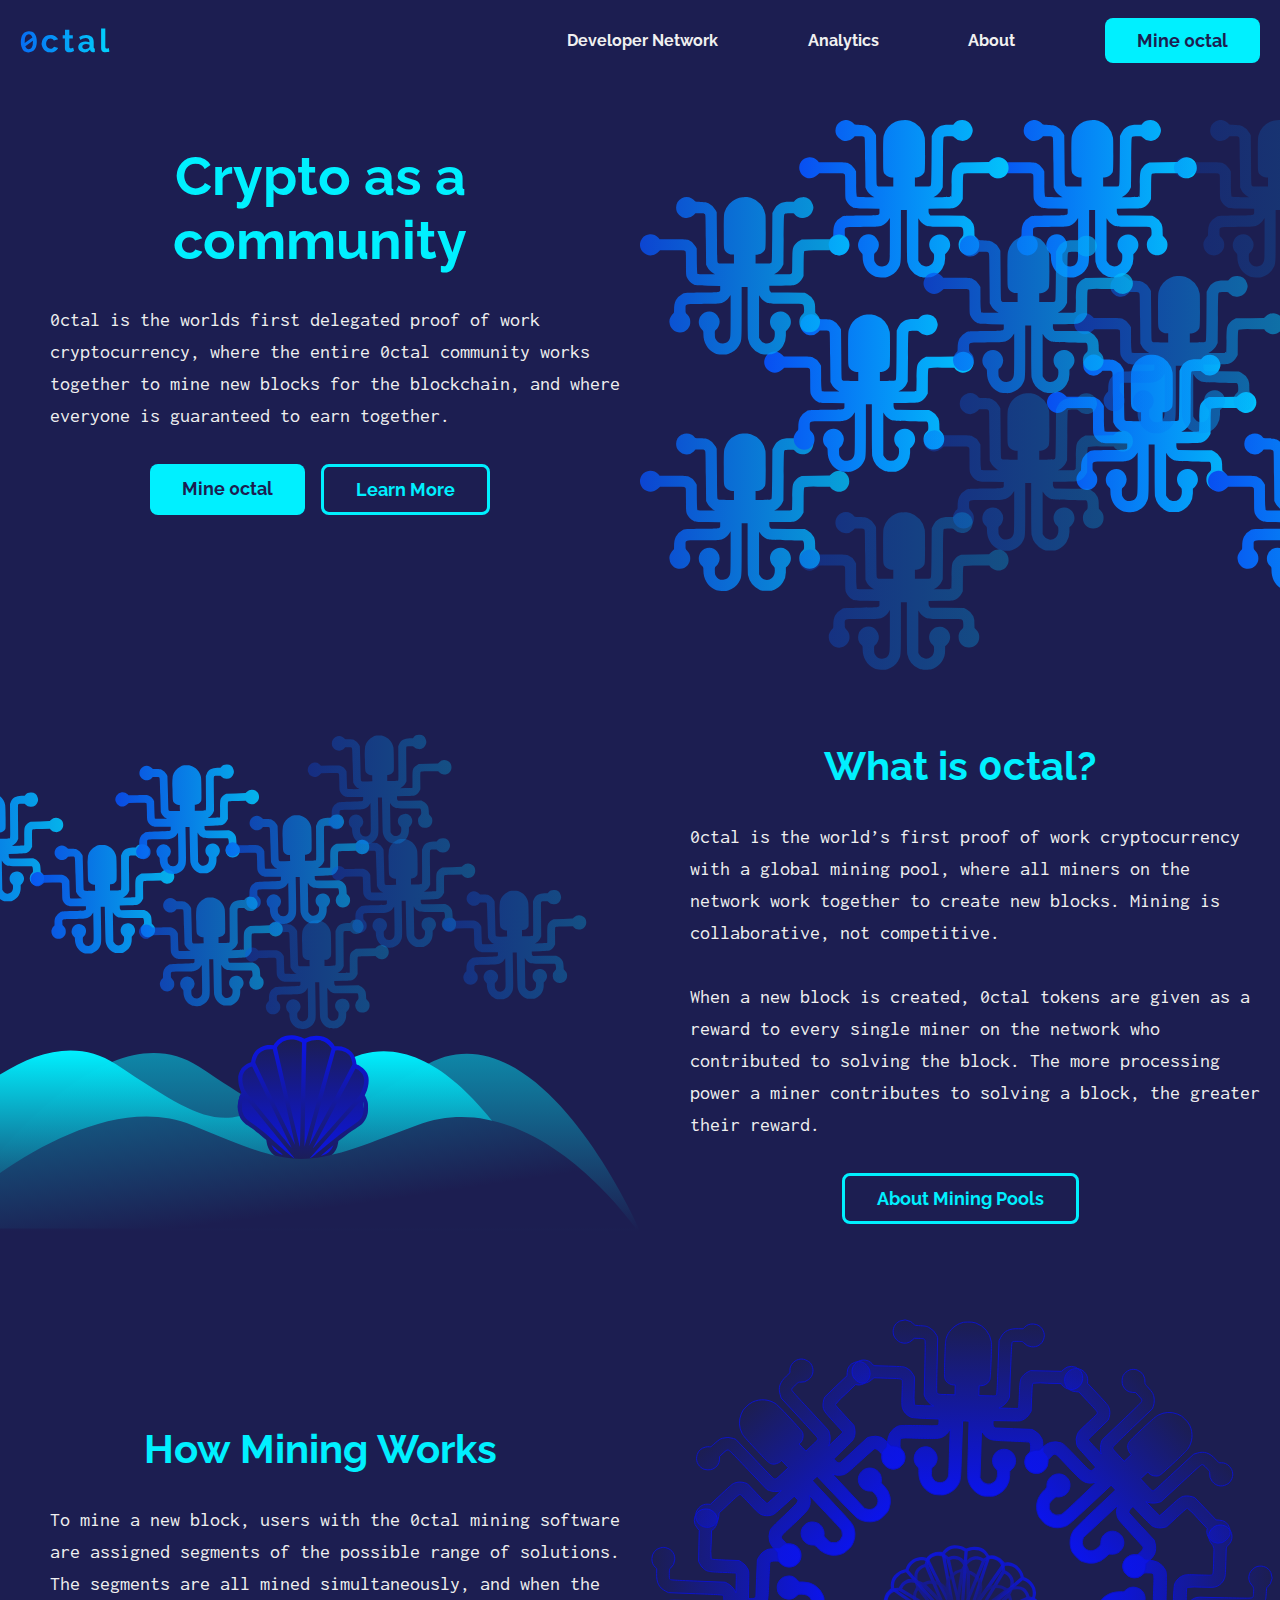
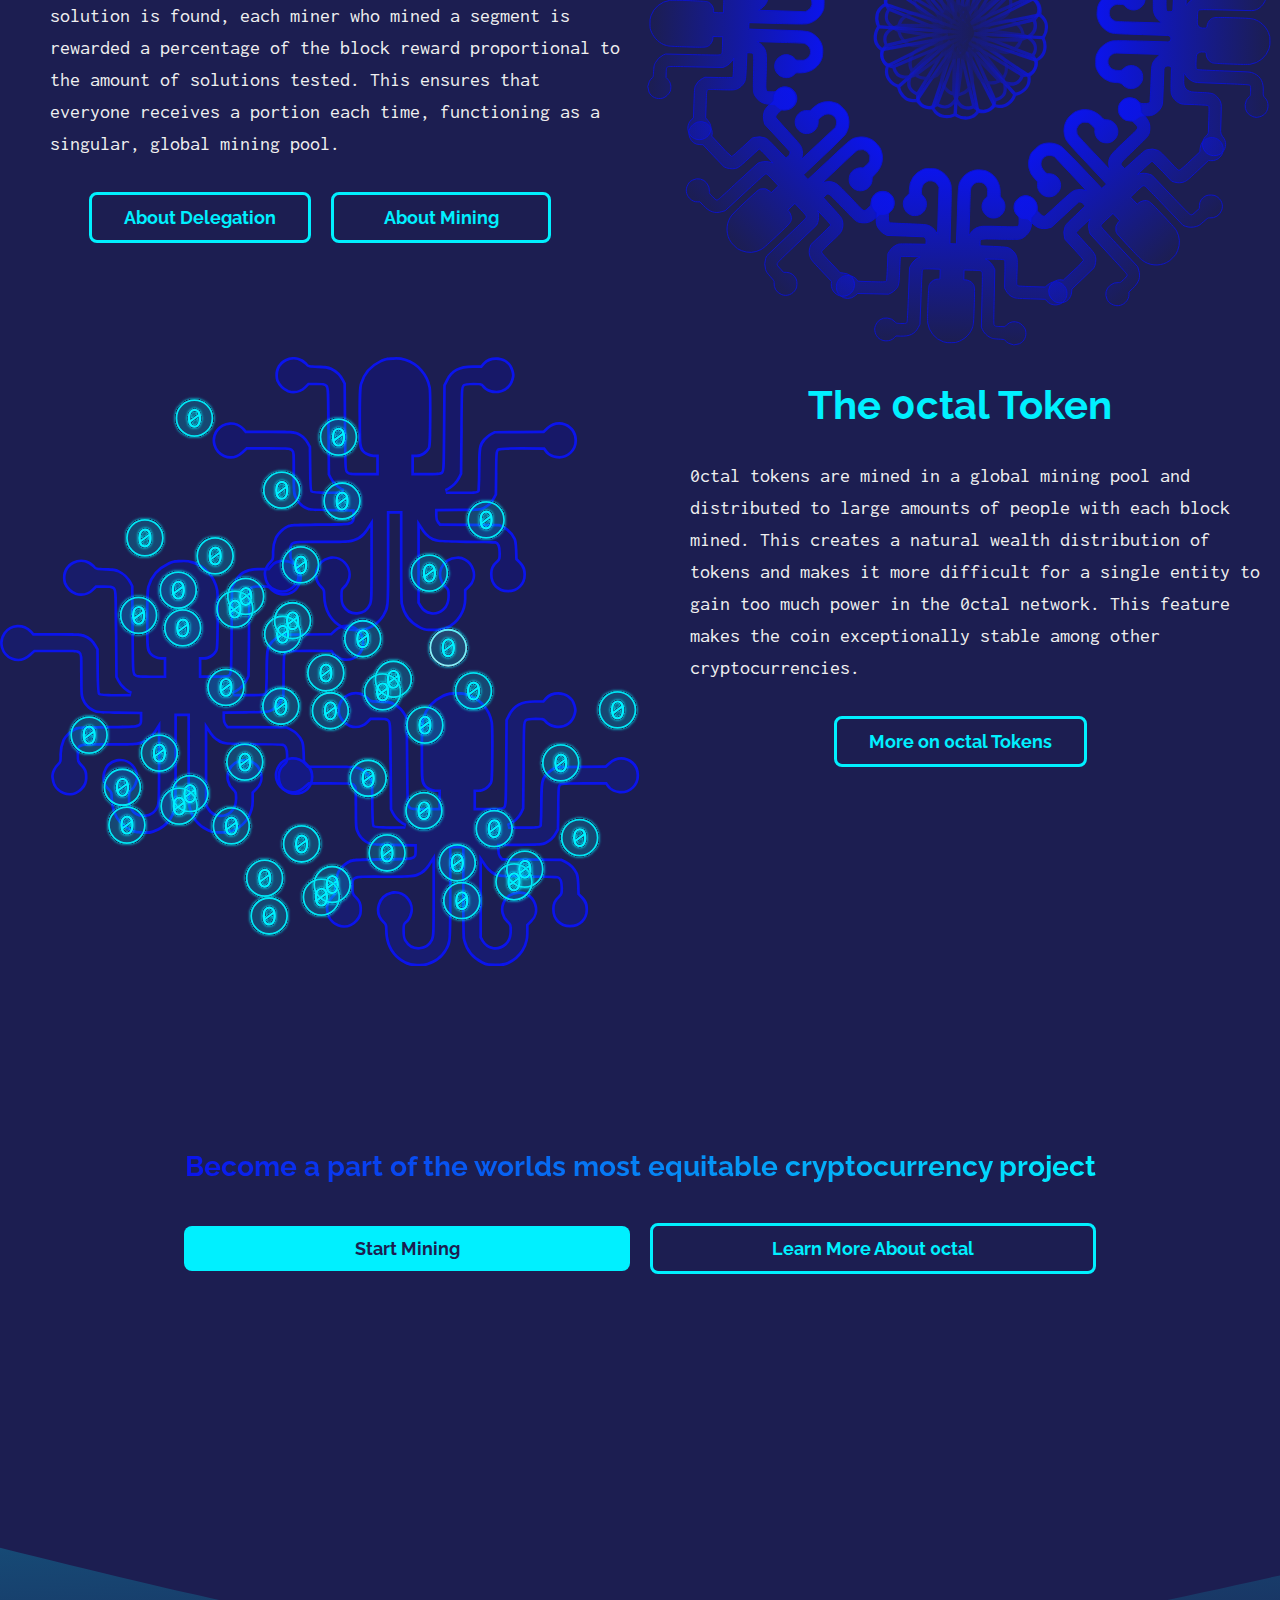
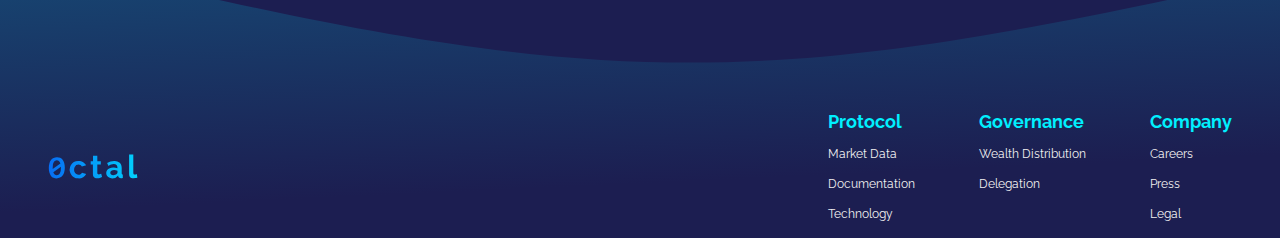
==== commit deab2b46: "Add files via upload" ====
--- a/index.html
+++ b/index.html
@@ -12,8 +12,7 @@
     <link rel="preconnect" href="https://fonts.gstatic.com" crossorigin />
     <link
       href="https://fonts.googleapis.com/css2?family=DM+Mono:wght@500&family=Inconsolata&family=Raleway:wght@400;700&display=swap"
-      rel="preload"
-      as="style"
+      rel="stylesheet"
     />
     <link rel="canonical" href="https://0ctal.netlify.app/" />
     <link rel="stylesheet" href="../CSS/reset-prefixed.css" />
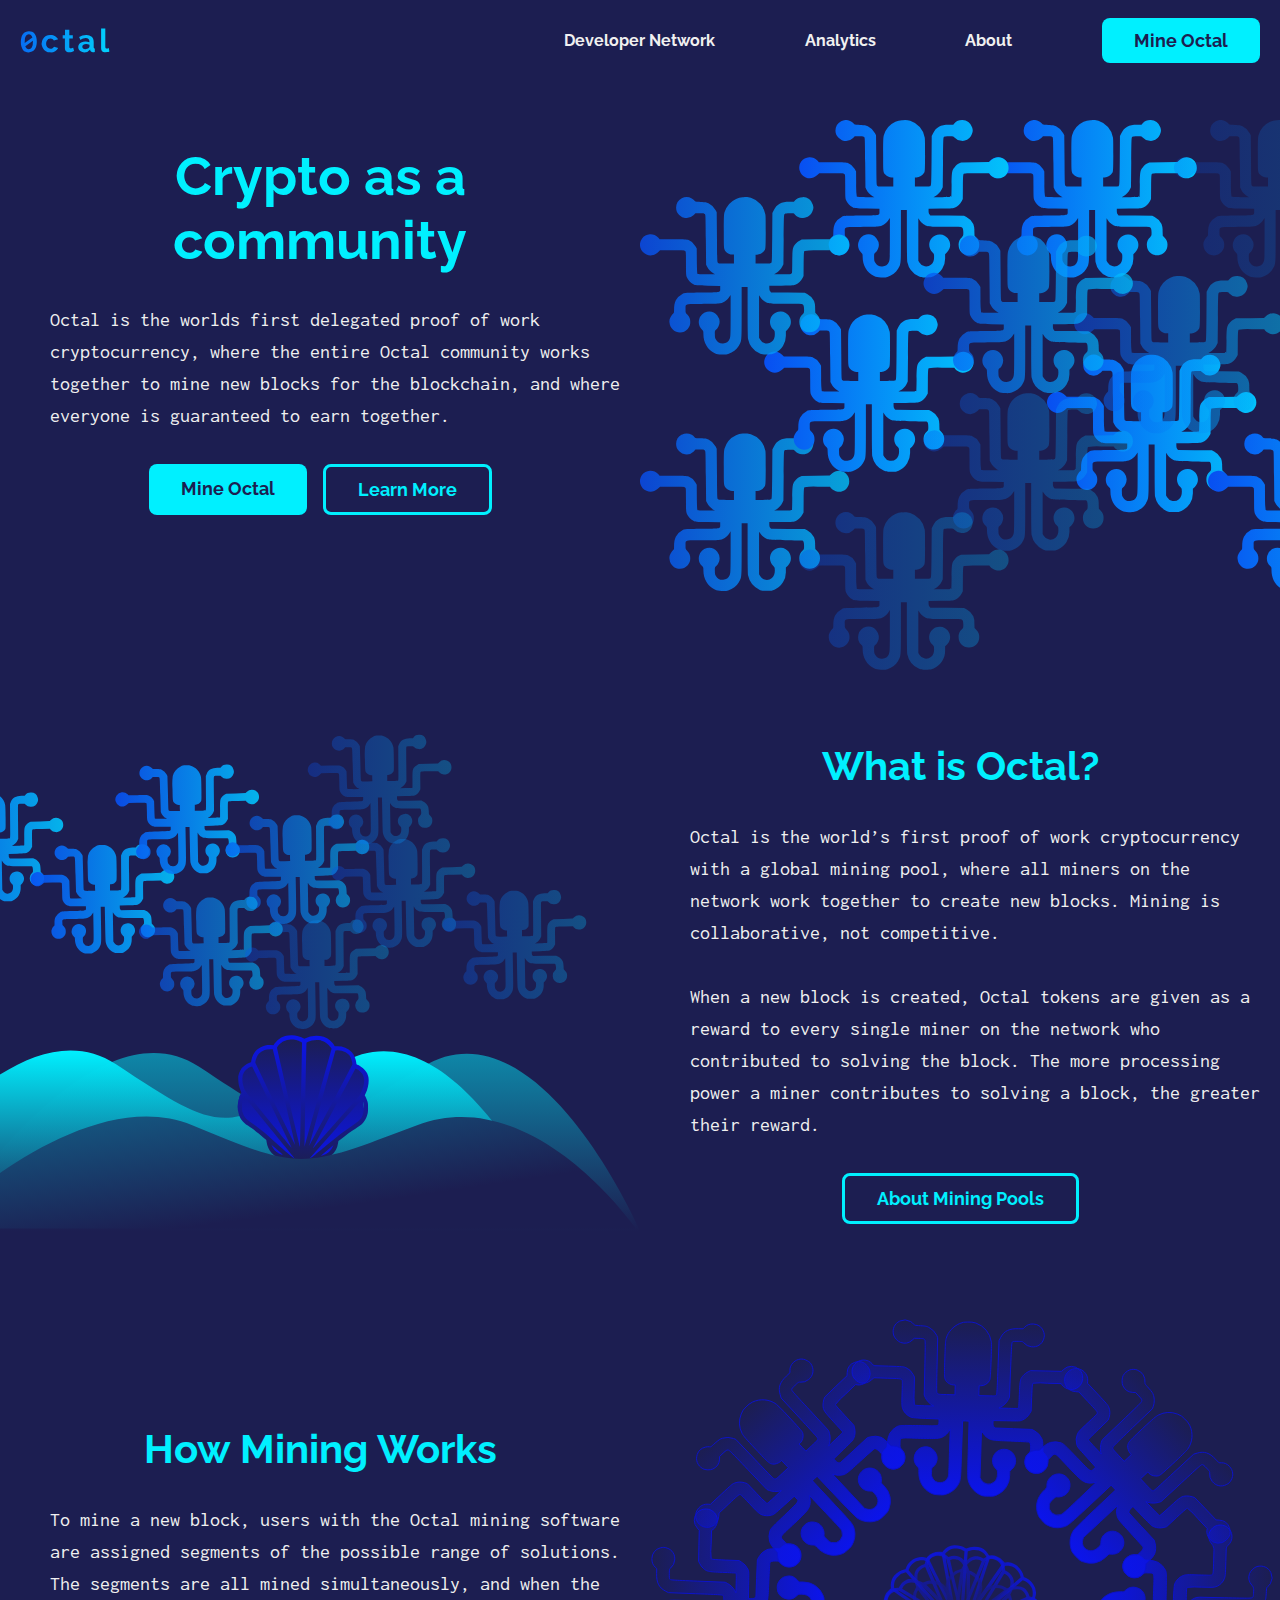
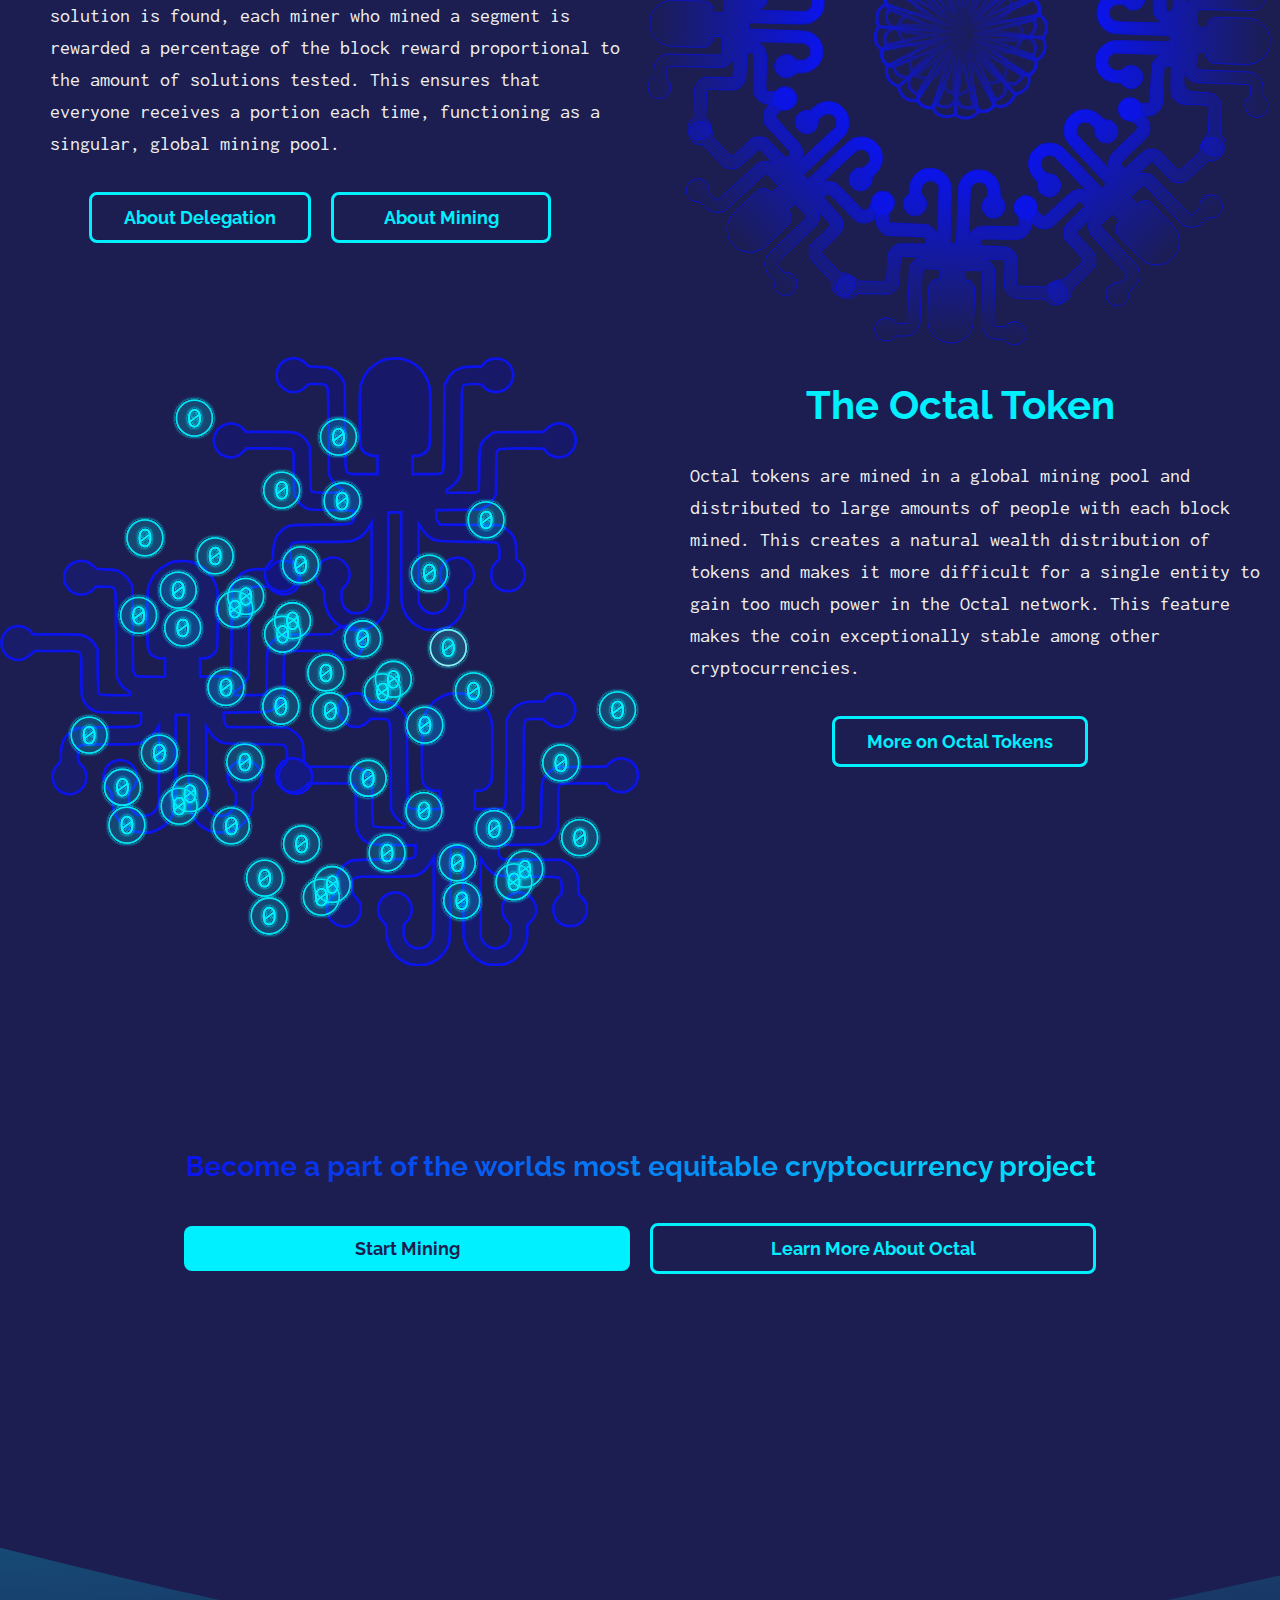
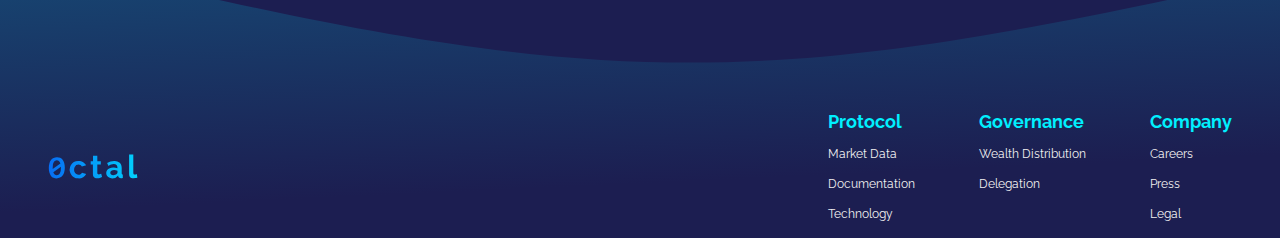
==== commit fbbc8279: "Update index.html" ====
--- a/index.html
+++ b/index.html
@@ -48,7 +48,7 @@
           <li><a class="nav" href="developer-network.html">Developer Network</a></li>
           <li><a class="nav" href="analytics.html">Analytics</a></li>
           <li><a class="nav" href="about.html">About</a></li>
-          <li><a class="primary" href="mining-software-download.html">Mine 0ctal</a></li>
+          <li><a class="primary" href="mining-software-download.html">Mine Octal</a></li>
         </ul>
       </nav>
     </header>
@@ -57,11 +57,11 @@
         <div class="text-content">
           <h1>Crypto as a community</h1>
           <p>
-            0ctal is the worlds first delegated proof of work cryptocurrency, where the entire 0ctal community works
+            Octal is the worlds first delegated proof of work cryptocurrency, where the entire Octal community works
             together to mine new blocks for the blockchain, and where everyone is guaranteed to earn together.
           </p>
           <div class="buttons-content">
-            <a class="primary" href="mining-software-download.html">Mine 0ctal</a>
+            <a class="primary" href="mining-software-download.html">Mine Octal</a>
             <a class="secondary" href="about.html">Learn More</a>
           </div>
         </div>
@@ -726,13 +726,13 @@
       </section>
       <section class="info-1">
         <div class="text-content">
-          <h2>What is 0ctal?</h2>
+          <h2>What is Octal?</h2>
           <p>
-            0ctal is the world’s first proof of work cryptocurrency with a global mining pool, where all miners on the
+            Octal is the world’s first proof of work cryptocurrency with a global mining pool, where all miners on the
             network work together to create new blocks. Mining is collaborative, not competitive.
           </p>
           <p>
-            When a new block is created, 0ctal tokens are given as a reward to every single miner on the network who
+            When a new block is created, Octal tokens are given as a reward to every single miner on the network who
             contributed to solving the block. The more processing power a miner contributes to solving a block, the
             greater their reward.
           </p>
@@ -1809,7 +1809,7 @@
         <div class="text-content">
           <h2>How Mining Works</h2>
           <p>
-            To mine a new block, users with the 0ctal mining software are assigned segments of the possible range of
+            To mine a new block, users with the Octal mining software are assigned segments of the possible range of
             solutions. The segments are all mined simultaneously, and when the solution is found, each miner who mined a
             segment is rewarded a percentage of the block reward proportional to the amount of solutions tested. This
             ensures that everyone receives a portion each time, functioning as a singular, global mining pool.
@@ -2097,14 +2097,14 @@
       </section>
       <section class="info-3">
         <div class="text-content">
-          <h2>The 0ctal Token</h2>
+          <h2>The Octal Token</h2>
           <p>
-            0ctal tokens are mined in a global mining pool and distributed to large amounts of people with each block
+            Octal tokens are mined in a global mining pool and distributed to large amounts of people with each block
             mined. This creates a natural wealth distribution of tokens and makes it more difficult for a single entity
-            to gain too much power in the 0ctal network. This feature makes the coin exceptionally stable among other
+            to gain too much power in the Octal network. This feature makes the coin exceptionally stable among other
             cryptocurrencies.
           </p>
-          <a class="secondary" href="about-tokens.html">More on 0ctal Tokens</a>
+          <a class="secondary" href="about-tokens.html">More on Octal Tokens</a>
         </div>
         <div class="visual-content">
           <img src="../Images/coin-group-carousel.svg" alt="" />
@@ -4873,7 +4873,7 @@
           <h1>Become a part of the worlds most equitable cryptocurrency project</h1>
           <div class="buttons-content">
             <a class="primary" href="mining-software-download.html">Start Mining</a>
-            <a class="secondary" href="about.html">Learn More About 0ctal</a>
+            <a class="secondary" href="about.html">Learn More About Octal</a>
           </div>
         </div>
       </section>
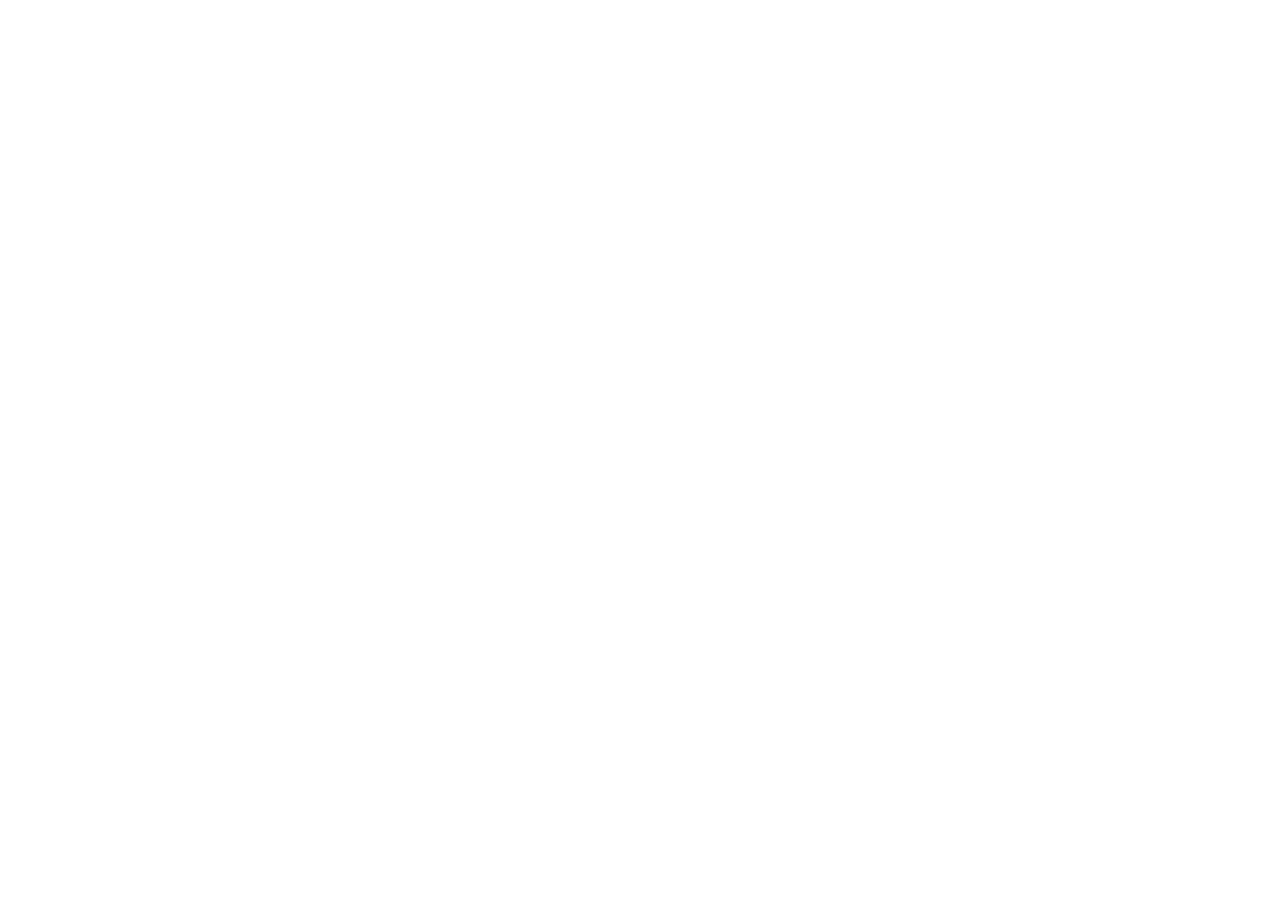
==== commit f74bd42d: "Add files via upload" ====
--- a/index.html
+++ b/index.html
@@ -1,4916 +1,12 @@
 <!DOCTYPE html>
-<html lang="en-US" dir="ltr">
-  <head>
-    <meta charset="UTF-8" />
-    <meta name="viewport" content="width=device-width, initial-scale=1.0" />
-    <meta
-      name="description"
-      content="Become a part of the worlds first delegated proof of work (DPoW) cryptocurrency project"
-    />
-    <title>0ctal</title>
-    <link rel="dns-prefetch" href="https://fonts.googleapis.com" />
-    <link rel="preconnect" href="https://fonts.gstatic.com" crossorigin />
-    <link
-      href="https://fonts.googleapis.com/css2?family=DM+Mono:wght@500&family=Inconsolata&family=Raleway:wght@400;700&display=swap"
-      rel="stylesheet"
-    />
-    <link rel="canonical" href="https://0ctal.netlify.app/" />
-    <link rel="stylesheet" href="../CSS/reset-prefixed.css" />
-    <link rel="stylesheet" href="../CSS/global-prefixed.css" />
-    <link rel="stylesheet" href="../CSS/index-prefixed.css" />
-    <link rel="stylesheet" href="../CSS/animations-prefixed.css" />
-    <script src="../JS/burger-button-scroll-forbid.js" defer></script>
-    <!--forbid scrolling of page when burger button is clicked-->
-    <script src="../JS/coin-explosion.js" defer></script>
-    <!-- animate "coin explosion" on scroll-->
-    <link rel="apple-touch-icon" sizes="180x180" href="../Favicon/apple-touch-icon.png" />
-    <link rel="icon" type="image/png" sizes="32x32" href="../Favicon/favicon-32x32.png" />
-    <link rel="icon" type="image/png" sizes="16x16" href="../FaviconFavicon/favicon-16x16.png" />
-    <link rel="manifest" href="../Favicon/site.webmanifest" />
-    <link rel="mask-icon" href="../Favicon/safari-pinned-tab.svg" color="#5bbad5" />
-    <link rel="shortcut icon" href="../Favicon/favicon.ico" />
-    <meta name="msapplication-TileColor" content="#1c1e51" />
-    <meta name="msapplication-config" content="../Favicon/browserconfig.xml" />
-    <meta name="theme-color" content="#1c1e51" />
-  </head>
-  <body>
-    <!--all inline svgs have their components animated and therefore must be inserted as inline svgs. Do not replace with <img> tags.-->
-    <header>
-      <h1 class="logo"><img src="../Images/logo.svg" alt="Octal logo" /></h1>
-      <input type="checkbox" id="burger-button" />
-      <label class="burger-button" for="burger-button">
-        <div class="burger-button-line"></div>
-        <div class="burger-button-line"></div>
-        <div class="burger-button-line"></div>
-      </label>
-      <nav>
-        <ul>
-          <li><a class="nav" href="developer-network.html">Developer Network</a></li>
-          <li><a class="nav" href="analytics.html">Analytics</a></li>
-          <li><a class="nav" href="about.html">About</a></li>
-          <li><a class="primary" href="mining-software-download.html">Mine Octal</a></li>
-        </ul>
-      </nav>
-    </header>
-    <main>
-      <section class="intro">
-        <div class="text-content">
-          <h1>Crypto as a community</h1>
-          <p>
-            Octal is the worlds first delegated proof of work cryptocurrency, where the entire Octal community works
-            together to mine new blocks for the blockchain, and where everyone is guaranteed to earn together.
-          </p>
-          <div class="buttons-content">
-            <a class="primary" href="mining-software-download.html">Mine Octal</a>
-            <a class="secondary" href="about.html">Learn More</a>
-          </div>
-        </div>
-        <div class="visual-content">
-          <svg
-            class="upper-ring"
-            width="540"
-            height="329"
-            viewBox="0 0 540 329"
-            fill="none"
-            xmlns="http://www.w3.org/2000/svg"
-          >
-            <g>
-              <path
-                class="c4"
-                d="M187.5 164.6c-2.4 1.2-3.5 3.9-2.7 6.6.4 1.3 2.2 3 3.4 3.5 2 .6 4.2 0 5.5-1.3l.9-1h2.2c2 0 2.3.1 2.7.5.4.5.4 1.1.5 13.4l.2 13 .5 1c.7 1.4 2 2.8 3.3 3.5l.8.4h-4.4c-3.4 0-4.6 0-4.7-.3-.2-.1-.3-2.6-.3-6.7l-.1-6.4-.7-1.2c-.8-1.5-2-2.6-3.6-3.1-1-.4-1.7-.5-8.2-.5h-7l-.6-.7a5.5 5.5 0 1 0-6.2 8.7c2 .9 4 .5 6-1.1l1.1-1.1h6.3c5.3 0 6.3 0 6.7.3.5.4.5.4.5 6.5 0 5.6 0 6.2.5 7.3.6 1.5 1.9 2.9 3.4 3.7 1.1.5 1.3.5 7.5.6l6.5.1v1.3c0 2.2.5 2-9.6 2.2-8.6 0-8.8.1-10 .6a9 9 0 0 0-3.6 3.5c-.6 1.1-.9 2.8-.9 5 0 1.5 0 1.6-.6 2.1-.4.3-1 1.1-1.3 1.8a4 4 0 0 0-.5 2.6c.4 5 6.3 7 9.5 3.3 1-1.1 1.3-2 1.3-3.6 0-1.7-.3-2.6-1.5-3.8-.9-1-.9-1-.9-2.8 0-3-.6-2.8 8.1-2.7l9-.2a7.2 7.2 0 0 0 5.8-3.6l.6-1v11c0 10.2 0 11-.4 11.9a4 4 0 0 1-7.2.4c-.5-.8-.6-1.2-.6-2.7 0-1.8 0-1.9.7-2.5.4-.3 1-1 1.2-1.7 2-4-1.7-8.6-6-7.7a5.6 5.6 0 0 0-2.6 9.5c.7.6.7.8.7 2.1 0 4.6 2.2 8.3 6 10 1.2.7 1.8.8 3.6.9 1.6 0 2.4 0 3.3-.3a9.8 9.8 0 0 0 5.6-4.3c1.5-2.5 1.5-2.2 1.5-17.2v-13.5h3.1v13c0 7.6 0 13.4.2 14.1.6 3.1 2.8 6 5.7 7.4 1.4.7 1.6.7 4.2.7 2.4 0 2.7 0 3.8-.6a10 10 0 0 0 6-9.6v-2l1-1c1.5-1.4 2-3.4 1.4-5.4a5.2 5.2 0 0 0-2.6-3.2c-1-.5-1.5-.6-2.7-.6-4.9 0-7.2 6-3.6 9.4.7.7.8.8.8 2.3 0 1.8-.5 3-1.6 4a4 4 0 0 1-6-1l-.6-1v-22.1l.7 1 1.8 2c2 1.3 2.1 1.3 11.2 1.4 4.6 0 8.5.1 8.8.2.6.1 1 1 1 2.8 0 1.6 0 1.7-.8 2.4a5 5 0 0 0-1.8 4c0 3.2 2.3 5.4 5.4 5.4 3.2 0 5.4-2.3 5.4-5.4 0-1.7-.3-2.6-1.6-3.9l-.8-.9-.1-2.5c-.1-2-.2-2.8-.6-3.6a8 8 0 0 0-3.6-3.7l-1.2-.6h-8.8l-8.8-.1-.5-.6c-.3-.4-.4-1-.4-1.8v-1.2h6.4c6 0 6.4-.1 7.4-.6a7.5 7.5 0 0 0 3.4-3.3l.6-1v-6.5c.2-5.7.2-6.5.5-6.7.3-.2 2-.3 6.9-.3h6.5l.4.7c.7 1 2.3 1.7 3.6 1.9 3.3.3 6-2.1 6-5.4 0-1.7-.6-3-1.8-4.1a5.3 5.3 0 0 0-7.3.1l-1 1h-7.4l-7.3.1-1.1.6c-.6.4-1.5 1.1-2 1.7-1.6 1.7-1.7 2.2-1.8 9.2 0 3.3-.1 6.2-.2 6.3 0 .3-1.2.3-4.7.3h-4.6l1-.4a8.8 8.8 0 0 0 3.3-3.6l.6-1.2.1-13c.1-12.4.1-12.9.5-13.2.4-.2 1.1-.3 2.7-.3 2 0 2.2 0 2.6.5.8 1 2.3 1.7 3.8 1.8 2.6.3 4.9-1.3 5.6-3.7.4-1.4.4-1.8 0-3.3a5.2 5.2 0 0 0-5.2-3.8 5 5 0 0 0-4 1.7l-.6.8h-2.4c-4.3 0-6.6 1.2-8.1 4.4l-.8 1.5v12.8c-.2 12.4-.2 12.9-.6 13.2-.3.2-1.3.3-4.3.3H226V194h.8a5 5 0 0 0 4-2.5c.3-.6.4-1.8.5-8.8 0-5.4 0-8.6-.2-9.6-.7-4-3.7-7.5-7.6-8.7-1.2-.3-2-.4-3.8-.3-2 0-2.4.1-4 .8-3 1.5-5.1 4-6 7.1-.3 1.3-.3 2.7-.3 9.8 0 8.8 0 9.2 1 10.6.6.8 2.3 1.6 3.5 1.6h.8V198.7h-4c-3.7 0-4 0-4.4-.5-.4-.4-.4-1-.5-13.4l-.1-12.9-.6-1c-.7-1.6-2.1-3-3.7-3.7-1-.5-1.6-.6-4-.7-2.7 0-2.9 0-3.2-.6a5.5 5.5 0 0 0-6.7-1.3Z"
-                fill="url(#paint0_linear)"
-                fill-opacity=".2"
-              />
-              <path
-                class="c3"
-                d="M285.8 164.6c-2.4 1.2-3.5 3.9-2.7 6.6.4 1.3 2.2 3 3.4 3.5 2 .6 4.2 0 5.5-1.3l.9-1h2.2c2 0 2.3.1 2.7.5.4.5.4 1.1.5 13.4l.2 13 .5 1c.7 1.4 2 2.8 3.3 3.5l.8.4h-4.4c-3.4 0-4.6 0-4.7-.3-.2-.1-.3-2.6-.4-6.7v-6.4l-.7-1.2c-.8-1.5-2-2.6-3.6-3.1-1-.4-1.7-.5-8.2-.5h-7l-.6-.7a5.5 5.5 0 1 0-6.2 8.7c2 .9 4 .5 6-1.1l1.1-1.1h6.3c5.3 0 6.3 0 6.7.3.5.4.5.4.5 6.5 0 5.6 0 6.2.5 7.3.6 1.5 1.9 2.9 3.4 3.7 1.1.5 1.3.5 7.5.6l6.5.1v1.3c0 2.2.5 2-9.6 2.2-8.6 0-8.8.1-10 .6a9 9 0 0 0-3.6 3.5c-.6 1.1-.9 2.8-.9 5 0 1.5 0 1.6-.6 2.1-.4.3-1 1.1-1.3 1.8a4 4 0 0 0-.5 2.6c.4 5 6.3 7 9.5 3.3 1-1.1 1.3-2 1.3-3.6 0-1.7-.3-2.6-1.5-3.8-.9-1-.9-1-.9-2.8 0-3-.6-2.8 8.1-2.7l9-.2a7.2 7.2 0 0 0 5.8-3.6l.6-1v11c0 10.2 0 11-.4 11.9a4 4 0 0 1-7.2.4c-.5-.8-.6-1.2-.6-2.7 0-1.8 0-1.9.7-2.5.4-.3 1-1 1.2-1.7 2-4-1.7-8.6-6-7.7a5.6 5.6 0 0 0-2.6 9.5c.7.6.7.8.7 2.1 0 4.6 2.2 8.3 6 10 1.2.7 1.8.8 3.6.9 1.6 0 2.4 0 3.3-.3a9.8 9.8 0 0 0 5.6-4.3c1.5-2.5 1.5-2.2 1.5-17.2v-13.5h3.1v13c0 7.6 0 13.4.2 14.1.6 3.1 2.8 6 5.7 7.4 1.4.7 1.6.7 4.2.7 2.4 0 2.7 0 3.8-.6a10 10 0 0 0 6-9.6v-2l1-1c1.5-1.4 2-3.4 1.4-5.4a5.2 5.2 0 0 0-2.6-3.2c-1-.5-1.5-.6-2.7-.6-4.9 0-7.2 6-3.6 9.4.7.7.8.8.8 2.3 0 1.8-.5 3-1.6 4a4 4 0 0 1-6-1l-.6-1v-22.1l.7 1 1.8 2c2 1.3 2.1 1.3 11.2 1.4 4.6 0 8.5.1 8.8.2.6.1 1 1 1 2.8 0 1.6 0 1.7-.8 2.4a5 5 0 0 0-1.8 4c0 3.2 2.3 5.4 5.4 5.4 3.2 0 5.4-2.3 5.4-5.4 0-1.7-.3-2.6-1.6-3.9l-.8-.9-.1-2.5c-.1-2-.2-2.8-.6-3.6a8 8 0 0 0-3.6-3.7l-1.2-.6H341l-8.8-.1-.5-.6c-.3-.4-.4-1-.4-1.8v-1.2h6.4c6 0 6.4-.1 7.4-.6a7.5 7.5 0 0 0 3.4-3.3l.6-1v-6.5c.2-5.7.2-6.5.5-6.7.3-.2 2-.3 6.9-.3h6.5l.4.7c.7 1 2.3 1.7 3.6 1.9 3.3.3 6-2.1 6-5.4 0-1.7-.6-3-1.8-4.1a5.3 5.3 0 0 0-7.3.1l-1 1h-7.4l-7.3.1-1.1.6c-.6.4-1.5 1.1-2 1.7-1.6 1.7-1.7 2.2-1.8 9.2 0 3.3-.1 6.2-.2 6.3 0 .3-1.2.3-4.7.3H334l1-.4a8.8 8.8 0 0 0 3.3-3.6l.6-1.2.1-13c.1-12.4.1-12.9.5-13.2.4-.2 1.1-.3 2.7-.3 2 0 2.2 0 2.6.5.8 1 2.3 1.7 3.8 1.8 2.6.3 4.9-1.3 5.6-3.7.4-1.4.4-1.8 0-3.3a5.2 5.2 0 0 0-5.2-3.8 5 5 0 0 0-4 1.7l-.6.8h-2.4c-4.3 0-6.6 1.2-8.1 4.4l-.8 1.5v12.8c-.2 12.4-.2 12.9-.6 13.2-.3.2-1.3.3-4.3.3h-3.8V194h.8a5 5 0 0 0 4-2.5c.3-.6.4-1.7.5-8.8 0-5.4 0-8.6-.2-9.6-.7-4-3.7-7.5-7.6-8.7-1.2-.3-2-.4-3.8-.3-2 0-2.4.1-4 .8-3 1.5-5.1 4-6 7.1-.3 1.3-.3 2.7-.3 9.8 0 8.8 0 9.2 1 10.6.6.8 2.4 1.6 3.5 1.6h.8V198.7h-4c-3.7 0-4 0-4.4-.5-.4-.4-.4-1-.5-13.4L304 172l-.6-1c-.7-1.6-2.1-3-3.7-3.7-1-.5-1.6-.6-4-.7-2.7 0-2.9 0-3.2-.6a5.5 5.5 0 0 0-6.7-1.3Z"
-                fill="url(#paint1_linear)"
-                fill-opacity=".2"
-              />
-              <path
-                class="b4"
-                d="M187.5 82.6c-2.4 1.2-3.5 3.9-2.7 6.6.4 1.3 2.2 3.1 3.4 3.5 2 .6 4.2 0 5.5-1.3l.9-1h2.2c2 0 2.3.1 2.7.5.4.5.4 1.1.5 13.4l.2 13 .5 1c.7 1.4 2 2.8 3.3 3.5l.8.4h-4.4c-3.4 0-4.6 0-4.7-.3-.2-.1-.3-2.6-.3-6.7l-.1-6.4-.7-1.2c-.8-1.5-2-2.6-3.6-3.1-1-.4-1.7-.5-8.2-.5h-7l-.6-.7a5.5 5.5 0 1 0-6.2 8.7c2 .9 4 .5 6-1.1l1.1-1.1h6.3c5.3 0 6.3 0 6.7.3.5.4.5.4.5 6.5 0 5.6 0 6.2.5 7.3.6 1.5 1.9 2.9 3.4 3.7 1.1.5 1.3.5 7.5.6l6.5.1v1.3c0 2.2.5 2-9.6 2.2-8.6 0-8.8.1-10 .6a9 9 0 0 0-3.6 3.5c-.6 1.1-.9 2.9-.9 5 0 1.5 0 1.6-.6 2.1-.4.3-1 1.1-1.3 1.8a4 4 0 0 0-.5 2.6c.4 5 6.3 7 9.5 3.3 1-1.1 1.3-2 1.3-3.6 0-1.7-.3-2.6-1.5-3.8-.9-1-.9-1-.9-2.8 0-3-.6-2.8 8.1-2.7l9-.2a7.2 7.2 0 0 0 5.8-3.6l.6-1v11c0 10.2 0 11-.4 11.9a4 4 0 0 1-7.2.4c-.5-.8-.6-1.2-.6-2.7 0-1.8 0-1.9.7-2.5.4-.3 1-1 1.2-1.7 2-4-1.7-8.6-6-7.7a5.6 5.6 0 0 0-2.6 9.5c.7.6.7.8.7 2.1 0 4.6 2.2 8.3 6 10 1.2.7 1.8.8 3.6.9 1.6 0 2.4 0 3.3-.3a9.8 9.8 0 0 0 5.6-4.3c1.5-2.5 1.5-2.2 1.5-17.2v-13.5h3.1v13c0 7.6 0 13.4.2 14.1.6 3.1 2.8 6 5.7 7.4 1.4.7 1.6.7 4.2.7 2.4 0 2.7 0 3.8-.6a10 10 0 0 0 6-9.6v-2l1-1c1.5-1.4 2-3.4 1.4-5.4a5.2 5.2 0 0 0-2.6-3.2c-1-.5-1.5-.6-2.7-.6-4.9 0-7.2 6-3.6 9.4.7.7.8.8.8 2.3 0 1.8-.5 3-1.6 4a4 4 0 0 1-6-1l-.6-1v-22.1l.7 1 1.8 2c2 1.3 2.1 1.3 11.2 1.4 4.6 0 8.5.1 8.8.2.6.1 1 1 1 2.8 0 1.6 0 1.7-.8 2.4a5 5 0 0 0-1.8 4c0 3.2 2.3 5.4 5.4 5.4 3.2 0 5.4-2.3 5.4-5.4 0-1.7-.3-2.6-1.6-3.9l-.8-.9-.1-2.5c-.1-2-.2-2.8-.6-3.6a8 8 0 0 0-3.6-3.7l-1.2-.6h-8.8l-8.8-.1-.5-.6c-.3-.4-.4-1-.4-1.8v-1.2h6.4c6 0 6.4-.1 7.4-.6a7.5 7.5 0 0 0 3.4-3.3l.6-1v-6.5c.2-5.7.2-6.5.5-6.7.3-.2 2-.3 6.9-.3h6.5l.4.7c.7 1 2.3 1.7 3.6 1.9 3.3.3 6-2.1 6-5.4 0-1.7-.6-3-1.8-4.1a5.3 5.3 0 0 0-7.3.1l-1 1h-7.4l-7.3.1-1.1.6c-.6.4-1.5 1.1-2 1.7-1.6 1.7-1.7 2.2-1.8 9.2 0 3.3-.1 6.2-.2 6.3 0 .3-1.2.3-4.7.3h-4.6l1-.4a8.8 8.8 0 0 0 3.3-3.6l.6-1.2.1-13c.1-12.4.1-12.9.5-13.2.4-.2 1.1-.3 2.7-.3 2 0 2.2 0 2.6.5.8 1 2.3 1.7 3.8 1.9 2.6.2 4.9-1.4 5.6-3.8.4-1.4.4-1.8 0-3.3a5.2 5.2 0 0 0-5.2-3.8 5 5 0 0 0-4 1.7l-.6.8h-2.4c-4.3 0-6.6 1.2-8.1 4.4l-.8 1.5v12.8c-.2 12.4-.2 12.9-.6 13.2-.3.2-1.3.3-4.3.3H226V112h.8a5 5 0 0 0 4-2.5c.3-.6.4-1.7.5-8.8 0-5.4 0-8.6-.2-9.6-.7-4-3.7-7.5-7.6-8.7-1.2-.3-2-.4-3.8-.3-2 0-2.4.1-4 .8-3 1.5-5.1 4-6 7.1-.3 1.3-.3 2.7-.3 9.8 0 8.8 0 9.2 1 10.6.6.8 2.3 1.6 3.5 1.6h.8V116.7h-4c-3.7 0-4 0-4.4-.5-.4-.4-.4-1-.5-13.4l-.1-12.9-.6-1c-.7-1.6-2.1-3-3.7-3.7-1-.5-1.6-.6-4-.7-2.7 0-2.9 0-3.2-.6a5.5 5.5 0 0 0-6.7-1.3Z"
-                fill="url(#paint2_linear)"
-                fill-opacity=".5"
-              />
-              <path
-                class="b3"
-                d="M285.8 82.6c-2.4 1.2-3.5 3.9-2.7 6.6.4 1.3 2.2 3.1 3.4 3.5 2 .6 4.2 0 5.5-1.3l.9-1h2.2c2 0 2.3.1 2.7.5.4.5.4 1.1.5 13.4l.2 13 .5 1c.7 1.4 2 2.8 3.3 3.5l.8.4h-4.4c-3.4 0-4.6 0-4.7-.3-.2-.1-.3-2.6-.4-6.7v-6.4l-.7-1.2c-.8-1.5-2-2.6-3.6-3.1-1-.4-1.7-.5-8.2-.5h-7l-.6-.7a5.5 5.5 0 1 0-6.2 8.7c2 .9 4 .5 6-1.1l1.1-1.1h6.3c5.3 0 6.3 0 6.7.4.5.3.5.3.5 6.4 0 5.6 0 6.2.5 7.3.6 1.5 1.9 2.9 3.4 3.7 1.1.5 1.3.5 7.5.6l6.5.1v1.3c0 2.2.5 2-9.6 2.2-8.6 0-8.8.1-10 .6a9 9 0 0 0-3.6 3.5c-.6 1.1-.9 2.9-.9 5 0 1.5 0 1.6-.6 2.1-.4.3-1 1.1-1.3 1.8a4 4 0 0 0-.5 2.6c.4 5 6.3 7 9.5 3.3 1-1.1 1.3-2 1.3-3.6 0-1.7-.3-2.6-1.5-3.8-.9-1-.9-1-.9-2.8 0-3-.6-2.8 8.1-2.7l9-.2a7.2 7.2 0 0 0 5.8-3.6l.6-1v11c0 10.2 0 11-.4 11.9a4 4 0 0 1-7.2.4c-.5-.8-.6-1.2-.6-2.7 0-1.8 0-1.9.7-2.5.4-.3 1-1 1.2-1.7 2-4-1.7-8.6-6-7.7a5.6 5.6 0 0 0-2.6 9.5c.7.6.7.8.7 2.1 0 4.6 2.2 8.3 6 10 1.2.7 1.8.8 3.6.9 1.6 0 2.4 0 3.3-.3a9.8 9.8 0 0 0 5.6-4.3c1.5-2.5 1.5-2.2 1.5-17.2v-13.5h3.1v13c0 7.6 0 13.4.2 14.1.6 3.1 2.8 6 5.7 7.4 1.4.7 1.6.7 4.2.7 2.4 0 2.7 0 3.8-.6a10 10 0 0 0 6-9.6v-2l1-1c1.5-1.4 2-3.4 1.4-5.4a5.2 5.2 0 0 0-2.6-3.2c-1-.5-1.5-.6-2.7-.6-4.9 0-7.2 6-3.6 9.4.7.7.8.8.8 2.3 0 1.8-.5 3-1.6 4a4 4 0 0 1-6-1l-.6-1v-22.1l.7 1 1.8 2c2 1.3 2.1 1.3 11.2 1.4 4.6 0 8.5.1 8.8.2.6.1 1 1 1 2.8 0 1.6 0 1.7-.8 2.4a5 5 0 0 0-1.8 4c0 3.2 2.3 5.4 5.4 5.4 3.2 0 5.4-2.3 5.4-5.4 0-1.7-.3-2.6-1.6-3.9l-.8-.9-.1-2.5c-.1-2-.2-2.8-.6-3.6a8 8 0 0 0-3.6-3.7l-1.2-.6H341l-8.8-.1-.5-.6c-.3-.4-.4-1-.4-1.8v-1.2h6.4c6 0 6.4-.1 7.4-.6a7.5 7.5 0 0 0 3.4-3.3l.6-1v-6.5c.2-5.7.2-6.5.5-6.7.3-.2 2-.3 6.9-.3h6.5l.4.7c.7 1 2.3 1.7 3.6 1.9 3.3.3 6-2.1 6-5.4 0-1.7-.6-3-1.8-4.1a5.3 5.3 0 0 0-7.3.1l-1 1h-7.4l-7.3.1-1.1.6c-.6.4-1.5 1.1-2 1.7-1.6 1.7-1.7 2.2-1.8 9.2 0 3.3-.1 6.2-.2 6.3 0 .3-1.2.3-4.7.3H334l1-.4a8.8 8.8 0 0 0 3.3-3.6l.6-1.2.1-13c.1-12.4.1-12.9.5-13.2.4-.2 1.1-.3 2.7-.3 2 0 2.2 0 2.6.5.8 1 2.3 1.7 3.8 1.9 2.6.2 4.9-1.4 5.6-3.8.4-1.4.4-1.8 0-3.3a5.2 5.2 0 0 0-5.2-3.8 5 5 0 0 0-4 1.7l-.6.8h-2.4c-4.3 0-6.6 1.2-8.1 4.4l-.8 1.5v12.8c-.2 12.4-.2 12.9-.6 13.2-.3.2-1.3.3-4.3.3h-3.8V112h.8a5 5 0 0 0 4-2.5c.3-.6.4-1.7.5-8.8 0-5.4 0-8.6-.2-9.6-.7-4-3.7-7.5-7.6-8.7-1.2-.3-2-.4-3.8-.3-2 0-2.4.1-4 .8-3 1.5-5.1 4-6 7.1-.3 1.3-.3 2.7-.3 9.8 0 8.8 0 9.2 1 10.6.6.8 2.4 1.6 3.5 1.6h.8V116.7h-4c-3.7 0-4 0-4.4-.5-.4-.4-.4-1-.5-13.4L304 90l-.6-1c-.7-1.6-2.1-3-3.7-3.7-1-.5-1.6-.6-4-.7-2.7 0-2.9 0-3.2-.6a5.5 5.5 0 0 0-6.7-1.3Z"
-                fill="url(#paint3_linear)"
-                fill-opacity=".5"
-              />
-              <path
-                class="a4"
-                d="M187.5.6c-2.4 1.2-3.5 3.9-2.7 6.6.4 1.3 2.2 3.1 3.4 3.5 2 .6 4.2 0 5.5-1.3l.9-1h2.2c2 0 2.3.1 2.7.5.4.5.4 1.1.5 13.4l.2 13 .5 1c.7 1.4 2 2.8 3.3 3.5l.8.4h-4.4c-3.4 0-4.6 0-4.7-.3-.2-.1-.3-2.6-.3-6.7l-.1-6.4-.7-1.2c-.8-1.5-2-2.6-3.6-3.1-1-.4-1.7-.5-8.2-.5h-7l-.6-.7A5.5 5.5 0 1 0 169 30c2 .9 4 .5 6-1.1l1.1-1.1h6.3c5.3 0 6.3 0 6.7.3.5.4.5.4.5 6.5 0 5.6 0 6.2.5 7.3.6 1.5 1.9 2.9 3.4 3.7 1.1.5 1.3.5 7.5.6l6.5.1v1.3c0 2.2.5 2-9.6 2.2-8.6 0-8.8.1-10 .6a9 9 0 0 0-3.6 3.5c-.6 1.1-.9 2.9-.9 5 0 1.5 0 1.6-.6 2.1-.4.3-1 1.1-1.3 1.8a4 4 0 0 0-.5 2.6c.4 5 6.3 7 9.5 3.3 1-1.1 1.3-2 1.3-3.6 0-1.7-.3-2.6-1.5-3.8-.9-1-.9-1-.9-2.8 0-3-.6-2.8 8.1-2.7l9-.2a7.2 7.2 0 0 0 5.8-3.6l.6-1v11c0 10.2 0 11-.4 11.9a4 4 0 0 1-7.2.4c-.5-.8-.6-1.2-.6-2.7 0-1.8 0-1.9.7-2.5.4-.3 1-1 1.2-1.7 2-4-1.7-8.6-6-7.7a5.6 5.6 0 0 0-2.6 9.5c.7.6.7.8.7 2.1 0 4.6 2.2 8.3 6 10 1.2.7 1.8.8 3.6.9 1.6 0 2.4 0 3.3-.3a9.8 9.8 0 0 0 5.6-4.3c1.5-2.5 1.5-2.2 1.5-17.2V46.9h3.1v13c0 7.6 0 13.4.2 14.1.6 3.1 2.8 6 5.7 7.4 1.4.7 1.6.7 4.2.7 2.4 0 2.7 0 3.8-.6a10 10 0 0 0 6-9.6v-2l1-1c1.5-1.4 2-3.4 1.4-5.4a5.2 5.2 0 0 0-2.6-3.2c-1-.5-1.5-.6-2.7-.6-4.9 0-7.2 6-3.6 9.4.7.7.8.8.8 2.3 0 1.8-.5 3-1.6 4a4 4 0 0 1-6-1l-.6-1V51.3l.7 1 1.8 2c2 1.3 2.1 1.3 11.2 1.4 4.6 0 8.5.1 8.8.2.6.1 1 1 1 2.8 0 1.6 0 1.7-.8 2.4a5 5 0 0 0-1.8 4c0 3.2 2.3 5.4 5.4 5.4 3.2 0 5.4-2.3 5.4-5.4 0-1.7-.3-2.6-1.6-3.9l-.8-.9-.1-2.5c-.1-2-.2-2.8-.6-3.6a8 8 0 0 0-3.6-3.7l-1.2-.6h-8.8l-8.8-.1-.5-.6c-.3-.4-.4-1-.4-1.8v-1.2h6.4c6 0 6.4-.1 7.4-.6a7.5 7.5 0 0 0 3.4-3.3l.6-1v-6.5c.2-5.7.2-6.5.5-6.7.3-.2 2-.3 6.9-.3h6.5l.4.7c.7 1 2.3 1.7 3.6 1.9 3.3.3 6-2.1 6-5.4 0-1.7-.6-3-1.8-4.1a5.3 5.3 0 0 0-7.3.1l-1 1h-7.4l-7.3.1-1.1.6c-.6.4-1.5 1.1-2 1.7-1.6 1.7-1.7 2.2-1.8 9.2 0 3.3-.1 6.2-.2 6.3 0 .3-1.2.3-4.7.3h-4.6l1-.4a8.8 8.8 0 0 0 3.3-3.6l.6-1.2.1-13c.1-12.4.1-12.9.5-13.2.4-.2 1.1-.3 2.7-.3 2 0 2.2 0 2.6.5.8 1 2.3 1.7 3.8 1.9 2.6.2 4.9-1.4 5.6-3.8.4-1.4.4-1.8 0-3.3a5.2 5.2 0 0 0-5.2-3.8 5 5 0 0 0-4 1.7l-.6.8h-2.4c-4.3 0-6.6 1.2-8.1 4.4l-.8 1.5v12.8c-.2 12.4-.2 12.9-.6 13.2-.3.2-1.3.3-4.3.3H226V30h.8a5 5 0 0 0 4-2.5c.3-.6.4-1.7.5-8.8 0-5.4 0-8.6-.2-9.6-.7-4-3.7-7.5-7.6-8.7-1.2-.3-2-.4-3.8-.3-2 0-2.4.1-4 .8-3 1.5-5.1 4-6 7.1-.3 1.3-.3 2.7-.3 9.8 0 8.8 0 9.2 1 10.6.6.8 2.3 1.6 3.5 1.6h.8V34.7h-4c-3.7 0-4 0-4.4-.5-.4-.4-.4-1-.5-13.4L205.7 8l-.6-1c-.7-1.6-2.1-3-3.7-3.7-1-.5-1.6-.6-4-.7-2.7 0-2.9 0-3.2-.6a5.5 5.5 0 0 0-6.7-1.3Z"
-                fill="url(#paint4_linear)"
-              />
-              <path
-                class="a3"
-                d="M285.8.6c-2.4 1.2-3.5 3.9-2.7 6.6.4 1.3 2.2 3.1 3.4 3.5 2 .6 4.2 0 5.5-1.3l.9-1h2.2c2 0 2.3.1 2.7.5.4.5.4 1.1.5 13.4l.2 13 .5 1c.7 1.4 2 2.8 3.3 3.5l.8.4h-4.4c-3.4 0-4.6 0-4.7-.3-.2-.1-.3-2.6-.4-6.7v-6.4l-.7-1.2c-.8-1.5-2-2.6-3.6-3.1-1-.4-1.7-.5-8.2-.5h-7l-.6-.7a5.5 5.5 0 1 0-6.2 8.7c2 .9 4 .5 6-1.1l1.1-1.1h6.3c5.3 0 6.3 0 6.7.3.5.4.5.4.5 6.5 0 5.6 0 6.2.5 7.3.6 1.5 1.9 2.9 3.4 3.7 1.1.5 1.3.5 7.5.6l6.5.1v1.3c0 2.2.5 2-9.6 2.2-8.6 0-8.8.1-10 .6a9 9 0 0 0-3.6 3.5c-.6 1.1-.9 2.9-.9 5 0 1.5 0 1.6-.6 2.1-.4.3-1 1.1-1.3 1.8a4 4 0 0 0-.5 2.6c.4 5 6.3 7 9.5 3.3 1-1.1 1.3-2 1.3-3.6 0-1.7-.3-2.6-1.5-3.8-.9-1-.9-1-.9-2.8 0-3-.6-2.8 8.1-2.7l9-.2a7.2 7.2 0 0 0 5.8-3.6l.6-1v11c0 10.2 0 11-.4 11.9a4 4 0 0 1-7.2.4c-.5-.8-.6-1.2-.6-2.7 0-1.8 0-1.9.7-2.5.4-.3 1-1 1.2-1.7 2-4-1.7-8.6-6-7.7a5.6 5.6 0 0 0-2.6 9.5c.7.6.7.8.7 2.1 0 4.6 2.2 8.3 6 10 1.2.7 1.8.8 3.6.9 1.6 0 2.4 0 3.3-.3a9.8 9.8 0 0 0 5.6-4.3c1.5-2.5 1.5-2.2 1.5-17.2V46.9h3.1v13c0 7.6 0 13.4.2 14.1.6 3.1 2.8 6 5.7 7.4 1.4.7 1.6.7 4.2.7 2.4 0 2.7 0 3.8-.6a10 10 0 0 0 6-9.6v-2l1-1c1.5-1.4 2-3.4 1.4-5.4a5.2 5.2 0 0 0-2.6-3.2c-1-.5-1.5-.6-2.7-.6-4.9 0-7.2 6-3.6 9.4.7.7.8.8.8 2.3 0 1.9-.5 3-1.6 4a4 4 0 0 1-6-1l-.6-1V51.3l.7 1 1.8 2c2 1.3 2.1 1.3 11.2 1.4 4.6 0 8.5.1 8.8.2.6.1 1 1 1 2.8 0 1.6 0 1.7-.8 2.4a5 5 0 0 0-1.8 4c0 3.2 2.3 5.4 5.4 5.4 3.2 0 5.4-2.3 5.4-5.4 0-1.7-.3-2.6-1.6-3.9l-.8-.9-.1-2.5c-.1-2-.2-2.8-.6-3.6a8 8 0 0 0-3.6-3.7L350 50H341l-8.8-.1-.5-.6c-.3-.4-.4-1-.4-1.8v-1.2h6.4c6 0 6.4-.1 7.4-.6a7.5 7.5 0 0 0 3.4-3.3l.6-1v-6.5c.2-5.7.2-6.5.5-6.7.3-.2 2-.3 6.9-.3h6.5l.4.7c.7 1 2.3 1.7 3.6 1.9 3.3.3 6-2.1 6-5.4 0-1.7-.6-3-1.8-4.1a5.3 5.3 0 0 0-7.3.1l-1 1h-7.4l-7.3.1-1.1.6c-.6.4-1.5 1.1-2 1.7-1.6 1.7-1.7 2.2-1.8 9.2 0 3.3-.1 6.2-.2 6.3 0 .3-1.2.3-4.7.3H334l1-.4a8.8 8.8 0 0 0 3.3-3.6l.6-1.2.1-13c.1-12.4.1-12.9.5-13.2.4-.2 1.1-.3 2.7-.3 2 0 2.2 0 2.6.5.8 1 2.3 1.7 3.8 1.9 2.6.2 4.9-1.4 5.6-3.8.4-1.4.4-1.8 0-3.3a5.2 5.2 0 0 0-5.2-3.8 5 5 0 0 0-4 1.7l-.6.8h-2.4c-4.3 0-6.6 1.2-8.1 4.4l-.8 1.5v12.8c-.2 12.4-.2 12.9-.6 13.2-.3.2-1.3.3-4.3.3h-3.8V30h.8a5 5 0 0 0 4-2.5c.3-.6.4-1.7.5-8.8 0-5.4 0-8.6-.2-9.6-.7-4-3.7-7.5-7.6-8.7-1.2-.3-2-.4-3.8-.3-2 0-2.4.1-4 .8-3 1.5-5.1 4-6 7.1-.3 1.3-.3 2.7-.3 9.8 0 8.8 0 9.2 1 10.6.6.8 2.4 1.6 3.5 1.6h.8V34.7h-4c-3.7 0-4 0-4.4-.5-.4-.4-.4-1-.5-13.4L304 8l-.6-1c-.7-1.6-2.1-3-3.7-3.7-1-.5-1.6-.6-4-.7-2.7 0-2.9 0-3.2-.6a5.5 5.5 0 0 0-6.7-1.3Z"
-                fill="url(#paint5_linear)"
-              />
-              <path
-                class="c2"
-                d="M368.8 205.6c-2.4 1.2-3.5 3.9-2.7 6.6.4 1.3 2.2 3 3.4 3.5 2 .6 4.2 0 5.5-1.3l.9-1h2.2c2 0 2.3.1 2.7.5.4.5.4 1.1.5 13.4l.2 13 .5 1c.7 1.4 2 2.8 3.3 3.5l.8.4h-4.4c-3.4 0-4.6 0-4.7-.3-.2-.1-.3-2.6-.4-6.7v-6.4l-.7-1.2c-.8-1.5-2-2.6-3.6-3.1-1-.4-1.7-.5-8.2-.5h-7l-.6-.7a5.5 5.5 0 1 0-6.2 8.7c2 .9 4 .5 6-1.1l1.1-1.1h6.3c5.3 0 6.3 0 6.7.3.5.4.5.4.5 6.5 0 5.6 0 6.2.5 7.3.6 1.5 1.9 2.9 3.4 3.7 1.1.5 1.3.5 7.5.6l6.5.1v1.3c0 2.2.5 2-9.6 2.2-8.6 0-8.8.1-10 .6a9 9 0 0 0-3.6 3.5c-.6 1.1-.9 2.9-.9 5 0 1.5 0 1.6-.6 2.1-.4.3-1 1.1-1.3 1.8a4 4 0 0 0-.5 2.6c.4 5 6.3 7 9.5 3.3 1-1.1 1.3-2 1.3-3.6 0-1.7-.3-2.6-1.5-3.8-.9-1-.9-1-.9-2.8 0-3-.6-2.8 8.1-2.7l9-.2a7.2 7.2 0 0 0 5.8-3.6l.6-1v11c0 10.2 0 11-.4 11.9a4 4 0 0 1-7.2.4c-.5-.8-.6-1.2-.6-2.7 0-1.8 0-1.9.7-2.5.4-.3 1-1 1.2-1.7 2-4-1.7-8.6-6-7.7a5.6 5.6 0 0 0-2.6 9.5c.7.6.7.8.7 2.1 0 4.6 2.2 8.3 6 10 1.2.7 1.8.8 3.6.9 1.6 0 2.4 0 3.3-.3a9.8 9.8 0 0 0 5.6-4.3c1.5-2.5 1.5-2.2 1.5-17.2v-13.5h3.1v13c0 7.6 0 13.4.2 14.1.6 3.1 2.8 6 5.7 7.4 1.4.7 1.6.7 4.2.7 2.4 0 2.7 0 3.8-.6a10 10 0 0 0 6-9.6v-2l1-1c1.5-1.4 2-3.4 1.4-5.4a5.2 5.2 0 0 0-2.6-3.2c-1-.5-1.5-.6-2.7-.6-4.9 0-7.2 6-3.6 9.4.7.7.8.8.8 2.3 0 1.8-.5 3-1.6 4a4 4 0 0 1-6-1l-.6-1v-22.1l.7 1 1.8 2c2 1.3 2.1 1.3 11.2 1.4 4.6 0 8.5.1 8.8.2.6.1 1 1 1 2.8 0 1.6 0 1.7-.8 2.4a5 5 0 0 0-1.8 4c0 3.2 2.3 5.4 5.4 5.4 3.2 0 5.4-2.3 5.4-5.4 0-1.7-.3-2.6-1.6-3.9l-.8-.9-.1-2.5c-.1-2-.2-2.8-.6-3.6a8 8 0 0 0-3.6-3.7l-1.2-.6H424l-8.8-.1-.5-.6c-.3-.4-.4-1-.4-1.8v-1.2h6.4c6 0 6.4-.1 7.4-.6a7.5 7.5 0 0 0 3.4-3.3l.6-1v-6.5c.2-5.7.2-6.5.5-6.7.3-.2 2-.3 6.9-.3h6.5l.4.7c.7 1 2.3 1.7 3.6 1.9 3.3.3 6-2.1 6-5.4 0-1.7-.6-3-1.8-4.1a5.3 5.3 0 0 0-7.3.1l-1 1h-7.4l-7.3.1-1.1.6c-.6.4-1.5 1.1-2 1.7-1.6 1.7-1.7 2.2-1.8 9.2 0 3.3-.1 6.2-.2 6.3 0 .3-1.2.3-4.7.3H417l1-.4a8.8 8.8 0 0 0 3.3-3.6l.6-1.2.1-13c.1-12.4.1-12.9.5-13.2.4-.2 1.1-.3 2.7-.3 2 0 2.2 0 2.6.5.8 1 2.3 1.7 3.8 1.8 2.6.3 4.9-1.3 5.6-3.7.4-1.4.4-1.8 0-3.3a5.2 5.2 0 0 0-5.2-3.8 5 5 0 0 0-4 1.7l-.6.8h-2.4c-4.3 0-6.6 1.2-8.1 4.4l-.8 1.5v12.8c-.2 12.4-.2 12.9-.6 13.2-.3.2-1.3.3-4.3.3h-3.8V235h.8a5 5 0 0 0 4-2.5c.3-.6.4-1.8.5-8.8 0-5.4 0-8.6-.2-9.6-.7-4-3.7-7.5-7.6-8.7-1.2-.3-2-.4-3.8-.3-2 0-2.4.1-4 .8-3 1.5-5.1 4-6 7.1-.3 1.3-.3 2.7-.3 9.8 0 8.8 0 9.2 1 10.6.6.8 2.4 1.6 3.5 1.6h.8V239.7h-4c-3.7 0-4 0-4.4-.5-.4-.4-.4-1-.5-13.4L387 213l-.6-1c-.7-1.6-2.1-3-3.7-3.7-1-.5-1.6-.6-4-.7-2.7 0-2.9 0-3.2-.6a5.5 5.5 0 0 0-6.7-1.3Z"
-                fill="url(#paint6_linear)"
-                fill-opacity=".2"
-              />
-              <path
-                class="b2"
-                d="M368.8 123.6c-2.4 1.2-3.5 3.9-2.7 6.6.4 1.3 2.2 3.1 3.4 3.5 2 .6 4.2 0 5.5-1.3l.9-1h2.2c2 0 2.3.1 2.7.5.4.5.4 1.1.5 13.4l.2 13 .5 1c.7 1.4 2 2.8 3.3 3.5l.8.4h-4.4c-3.4 0-4.6 0-4.7-.3-.2-.1-.3-2.6-.4-6.7v-6.4l-.7-1.2c-.8-1.5-2-2.6-3.6-3.1-1-.4-1.7-.5-8.2-.5h-7l-.6-.7a5.5 5.5 0 1 0-6.2 8.7c2 .9 4 .5 6-1.1l1.1-1.1h6.3c5.3 0 6.3 0 6.7.3.5.4.5.4.5 6.5 0 5.6 0 6.2.5 7.3.6 1.5 1.9 2.9 3.4 3.7 1.1.5 1.3.5 7.5.6l6.5.1v1.3c0 2.2.5 2-9.6 2.2-8.6 0-8.8.1-10 .6a9 9 0 0 0-3.6 3.5c-.6 1.1-.9 2.9-.9 5 0 1.5 0 1.6-.6 2.1-.4.3-1 1.1-1.3 1.8a4 4 0 0 0-.5 2.6c.4 5 6.3 7 9.5 3.3 1-1.1 1.3-2 1.3-3.6 0-1.7-.3-2.6-1.5-3.8-.9-1-.9-1-.9-2.8 0-3-.6-2.8 8.1-2.7l9-.2a7.2 7.2 0 0 0 5.8-3.6l.6-1v11c0 10.2 0 11-.4 11.9a4 4 0 0 1-7.2.4c-.5-.8-.6-1.2-.6-2.7 0-1.8 0-1.9.7-2.5.4-.3 1-1 1.2-1.7 2-4-1.7-8.6-6-7.7a5.6 5.6 0 0 0-2.6 9.5c.7.6.7.8.7 2.1 0 4.6 2.2 8.3 6 10 1.2.7 1.8.8 3.6.9 1.6 0 2.4 0 3.3-.3a9.8 9.8 0 0 0 5.6-4.3c1.5-2.5 1.5-2.2 1.5-17.2v-13.5h3.1v13c0 7.6 0 13.4.2 14.1.6 3.1 2.8 6 5.7 7.4 1.4.7 1.6.7 4.2.7 2.4 0 2.7 0 3.8-.6a10 10 0 0 0 6-9.6v-2l1-1c1.5-1.4 2-3.4 1.4-5.4a5.2 5.2 0 0 0-2.6-3.2c-1-.5-1.5-.6-2.7-.6-4.9 0-7.2 6-3.6 9.4.7.7.8.8.8 2.3 0 1.8-.5 3-1.6 4a4 4 0 0 1-6-1l-.6-1v-22.1l.7 1 1.8 2c2 1.3 2.1 1.3 11.2 1.4 4.6 0 8.5.1 8.8.2.6.1 1 1 1 2.8 0 1.6 0 1.7-.8 2.4a5 5 0 0 0-1.8 4c0 3.2 2.3 5.4 5.4 5.4 3.2 0 5.4-2.3 5.4-5.4 0-1.7-.3-2.6-1.6-3.9l-.8-.9-.1-2.5c-.1-2-.2-2.8-.6-3.6a8 8 0 0 0-3.6-3.7l-1.2-.6H424l-8.8-.1-.5-.6c-.3-.4-.4-1-.4-1.8v-1.2h6.4c6 0 6.4-.1 7.4-.6a7.5 7.5 0 0 0 3.4-3.3l.6-1v-6.5c.2-5.7.2-6.5.5-6.7.3-.2 2-.3 6.9-.3h6.5l.4.7c.7 1 2.3 1.7 3.6 1.9 3.3.3 6-2.1 6-5.4 0-1.7-.6-3-1.8-4.1a5.3 5.3 0 0 0-7.3.1l-1 1h-7.4l-7.3.1-1.1.6c-.6.4-1.5 1.1-2 1.7-1.6 1.7-1.7 2.2-1.8 9.2 0 3.3-.1 6.2-.2 6.3 0 .3-1.2.3-4.7.3H417l1-.4a8.8 8.8 0 0 0 3.3-3.6l.6-1.2.1-13c.1-12.4.1-12.9.5-13.2.4-.2 1.1-.3 2.7-.3 2 0 2.2 0 2.6.5.8 1 2.3 1.7 3.8 1.9 2.6.2 4.9-1.4 5.6-3.8.4-1.4.4-1.8 0-3.3a5.2 5.2 0 0 0-5.2-3.8 5 5 0 0 0-4 1.7l-.6.8h-2.4c-4.3 0-6.6 1.2-8.1 4.4l-.8 1.5v12.8c-.2 12.4-.2 12.9-.6 13.2-.3.2-1.3.3-4.3.3h-3.8V153h.8a5 5 0 0 0 4-2.5c.3-.6.4-1.7.5-8.8 0-5.4 0-8.6-.2-9.6-.7-4-3.7-7.5-7.6-8.7-1.2-.3-2-.4-3.8-.3-2 0-2.4.1-4 .8-3 1.5-5.1 4-6 7.1-.3 1.3-.3 2.7-.3 9.8 0 8.8 0 9.2 1 10.6.6.8 2.4 1.6 3.5 1.6h.8V157.7h-4c-3.7 0-4 0-4.4-.5-.4-.4-.4-1-.5-13.4L387 131l-.6-1c-.7-1.6-2.1-3-3.7-3.7-1-.5-1.6-.6-4-.7-2.7 0-2.9 0-3.2-.6a5.5 5.5 0 0 0-6.7-1.3Z"
-                fill="url(#paint7_linear)"
-                fill-opacity=".5"
-              />
-              <path
-                class="a2"
-                d="M368.8 41.6c-2.4 1.2-3.5 3.9-2.7 6.6.4 1.3 2.2 3.1 3.4 3.5 2 .6 4.2 0 5.5-1.3l.9-1h2.2c2 0 2.3.1 2.7.5.4.5.4 1.1.5 13.4l.2 13 .5 1c.7 1.4 2 2.8 3.3 3.5l.8.4h-4.4c-3.4 0-4.6 0-4.7-.3-.2-.1-.3-2.6-.4-6.7v-6.4l-.7-1.2c-.8-1.5-2-2.6-3.6-3.1-1-.4-1.7-.5-8.2-.5h-7l-.6-.7a5.5 5.5 0 1 0-6.2 8.7c2 .9 4 .5 6-1.1l1.1-1.1h6.3c5.3 0 6.3 0 6.7.3.5.4.5.4.5 6.5 0 5.6 0 6.2.5 7.3.6 1.5 1.9 2.9 3.4 3.7 1.1.5 1.3.5 7.5.6l6.5.1v1.3c0 2.2.5 2-9.6 2.2-8.6 0-8.8.1-10 .6a9 9 0 0 0-3.6 3.5c-.6 1.1-.9 2.9-.9 5 0 1.5 0 1.6-.6 2.1-.4.3-1 1.1-1.3 1.8a4 4 0 0 0-.5 2.6c.4 5 6.3 7 9.5 3.3 1-1.1 1.3-2 1.3-3.6 0-1.7-.3-2.6-1.5-3.8-.9-1-.9-1-.9-2.8 0-3-.6-2.8 8.1-2.7l9-.2a7.2 7.2 0 0 0 5.8-3.6l.6-1v11c0 10.2 0 11-.4 11.9a4 4 0 0 1-7.2.4c-.5-.8-.6-1.2-.6-2.7 0-1.8 0-1.9.7-2.5.4-.3 1-1 1.2-1.7 2-4-1.7-8.6-6-7.7a5.6 5.6 0 0 0-2.6 9.5c.7.6.7.8.7 2.1 0 4.6 2.2 8.3 6 10 1.2.7 1.8.8 3.6.9 1.6 0 2.4 0 3.3-.3a9.8 9.8 0 0 0 5.6-4.3c1.5-2.5 1.5-2.2 1.5-17.2V87.9h3.1v13c0 7.6 0 13.4.2 14.1.6 3.1 2.8 6 5.7 7.4 1.4.7 1.6.7 4.2.7 2.4 0 2.7 0 3.8-.6a10 10 0 0 0 6-9.6v-2l1-1c1.5-1.4 2-3.4 1.4-5.4a5.2 5.2 0 0 0-2.6-3.2c-1-.5-1.5-.6-2.7-.6-4.9 0-7.2 6-3.6 9.4.7.7.8.8.8 2.3 0 1.8-.5 3-1.6 4a4 4 0 0 1-6-1l-.6-1V92.3l.7 1 1.8 2c2 1.3 2.1 1.3 11.2 1.4 4.6 0 8.5.1 8.8.2.6.1 1 1 1 2.8 0 1.6 0 1.7-.8 2.4a5 5 0 0 0-1.8 4c0 3.2 2.3 5.4 5.4 5.4 3.2 0 5.4-2.3 5.4-5.4 0-1.7-.3-2.6-1.6-3.9l-.8-.9-.1-2.5c-.1-2-.2-2.8-.6-3.6a8 8 0 0 0-3.6-3.7L433 91H424l-8.8-.1-.5-.6c-.3-.4-.4-1-.4-1.8v-1.2h6.4c6 0 6.4-.1 7.4-.6a7.5 7.5 0 0 0 3.4-3.3l.6-1v-6.5c.2-5.7.2-6.5.5-6.7.3-.2 2-.3 6.9-.3h6.5l.4.7c.7 1 2.3 1.7 3.6 1.9 3.3.3 6-2.1 6-5.4 0-1.7-.6-3-1.8-4.1a5.3 5.3 0 0 0-7.3.1l-1 1h-7.4l-7.3.1-1.1.6c-.6.4-1.5 1.1-2 1.7-1.6 1.7-1.7 2.2-1.8 9.2 0 3.3-.1 6.2-.2 6.3 0 .3-1.2.3-4.7.3H417l1-.4a8.8 8.8 0 0 0 3.3-3.6l.6-1.2.1-13c.1-12.4.1-12.9.5-13.2.4-.2 1.1-.3 2.7-.3 2 0 2.2 0 2.6.5.8 1 2.3 1.7 3.8 1.9 2.6.2 4.9-1.4 5.6-3.8.4-1.4.4-1.8 0-3.3a5.2 5.2 0 0 0-5.2-3.8 5 5 0 0 0-4 1.7l-.6.8h-2.4c-4.3 0-6.6 1.2-8.1 4.4l-.8 1.5v12.8c-.2 12.4-.2 12.9-.6 13.2-.3.2-1.3.3-4.3.3h-3.8V71h.8a5 5 0 0 0 4-2.5c.3-.6.4-1.7.5-8.8 0-5.4 0-8.6-.2-9.6-.7-4-3.7-7.5-7.6-8.7-1.2-.3-2-.4-3.8-.3-2 0-2.4.1-4 .8-3 1.5-5.1 4-6 7.1-.3 1.3-.3 2.7-.3 9.8 0 8.8 0 9.2 1 10.6.6.8 2.4 1.6 3.5 1.6h.8V75.7h-4c-3.7 0-4 0-4.4-.5-.4-.4-.4-1-.5-13.4L387 49l-.6-1c-.7-1.6-2.1-3-3.7-3.7-1-.5-1.6-.6-4-.7-2.7 0-2.9 0-3.2-.6a5.5 5.5 0 0 0-6.7-1.3Z"
-                fill="url(#paint8_linear)"
-              />
-              <path
-                class="c5"
-                d="M104.8 205.6c-2.4 1.2-3.5 3.9-2.7 6.6.4 1.3 2.2 3 3.4 3.5 2 .6 4.2 0 5.5-1.3l.9-1h2.2c2 0 2.3.1 2.7.5.4.5.4 1.1.5 13.4l.2 13 .5 1c.7 1.4 2 2.8 3.3 3.5l.8.4h-4.4c-3.4 0-4.6 0-4.7-.3-.2-.1-.3-2.6-.3-6.7l-.1-6.4-.7-1.2c-.8-1.5-2-2.6-3.6-3.1-1-.4-1.7-.5-8.2-.5h-7l-.6-.7a5.5 5.5 0 1 0-6.2 8.7c2 .9 4 .5 6-1.1l1.1-1.1h6.3c5.3 0 6.3 0 6.7.3.5.4.5.4.5 6.5 0 5.6 0 6.2.5 7.3.5 1.5 1.9 2.9 3.4 3.7 1.1.5 1.3.5 7.5.6l6.5.1v1.3c0 2.2.5 2-9.6 2.2-8.6 0-8.8.1-10 .6a9 9 0 0 0-3.6 3.5c-.6 1.1-.9 2.9-.9 5 0 1.5 0 1.6-.6 2.1-.4.3-1 1.1-1.3 1.8a4 4 0 0 0-.5 2.6c.4 5 6.3 7 9.5 3.3 1-1.1 1.3-2 1.3-3.6 0-1.7-.3-2.6-1.5-3.8-.9-1-.9-1-.9-2.8 0-3-.6-2.8 8.1-2.7l9-.2a7.2 7.2 0 0 0 5.8-3.6l.6-1v11c0 10.2 0 11-.4 11.9a4 4 0 0 1-7.2.4c-.5-.8-.6-1.2-.6-2.7 0-1.8 0-1.9.7-2.5.4-.3 1-1 1.2-1.7 2-4-1.7-8.6-6-7.7a5.6 5.6 0 0 0-2.6 9.5c.7.6.7.8.7 2.1 0 4.6 2.2 8.3 6 10 1.2.7 1.8.8 3.6.9 1.6 0 2.4 0 3.3-.3a9.8 9.8 0 0 0 5.6-4.3c1.5-2.5 1.5-2.2 1.5-17.2v-13.5h3.1v13c0 7.6 0 13.4.2 14.1.6 3.1 2.8 6 5.7 7.4 1.4.7 1.6.7 4.2.7 2.4 0 2.7 0 3.8-.6a10 10 0 0 0 6-9.6v-2l1-1c1.5-1.4 2-3.4 1.4-5.4a5.2 5.2 0 0 0-2.6-3.2c-1-.5-1.5-.6-2.7-.6-4.9 0-7.2 6-3.6 9.4.7.7.8.8.8 2.3 0 1.8-.5 3-1.6 4a4 4 0 0 1-6-1l-.6-1v-22.1l.7 1 1.8 2c2 1.3 2.1 1.3 11.2 1.4 4.6 0 8.5.1 8.8.2.6.1 1 1 1 2.8 0 1.6 0 1.7-.8 2.4a5 5 0 0 0-1.8 4c0 3.2 2.3 5.4 5.4 5.4 3.2 0 5.4-2.3 5.4-5.4 0-1.7-.3-2.6-1.6-3.9l-.8-.9-.1-2.5c-.1-2-.2-2.8-.6-3.6a8 8 0 0 0-3.6-3.7l-1.2-.6H160l-8.8-.1-.5-.6c-.3-.4-.4-1-.4-1.8v-1.2h6.4c6 0 6.4-.1 7.4-.6a7.5 7.5 0 0 0 3.4-3.3l.6-1v-6.5c.2-5.7.2-6.5.5-6.7.3-.2 2-.3 6.9-.3h6.5l.4.7c.7 1 2.3 1.7 3.6 1.9 3.3.3 6-2.1 6-5.4 0-1.7-.6-3-1.8-4.1a5.3 5.3 0 0 0-7.3.1l-1 1h-7.4l-7.3.1-1.1.6c-.6.4-1.5 1.1-2 1.7-1.6 1.7-1.7 2.2-1.8 9.2 0 3.3-.1 6.2-.2 6.3 0 .3-1.2.3-4.7.3H153l1-.4a8.8 8.8 0 0 0 3.3-3.6l.6-1.2.1-13c.1-12.4.1-12.9.5-13.2.4-.2 1.1-.3 2.7-.3 2 0 2.2 0 2.6.5.8 1 2.3 1.7 3.8 1.8 2.6.3 4.9-1.3 5.6-3.7.4-1.4.4-1.8 0-3.3a5.2 5.2 0 0 0-5.2-3.8 5 5 0 0 0-4 1.7l-.6.8h-2.4c-4.3 0-6.6 1.2-8.1 4.4l-.8 1.5v12.8c-.2 12.4-.2 12.9-.6 13.2-.3.2-1.3.3-4.3.3h-3.8V235h.8a5 5 0 0 0 4-2.5c.3-.6.4-1.8.5-8.8 0-5.4 0-8.6-.2-9.6-.7-4-3.7-7.5-7.6-8.7-1.2-.3-2-.4-3.8-.3-2 0-2.4.1-4 .8-3 1.5-5.1 4-6 7.1-.3 1.3-.3 2.7-.3 9.8 0 8.8 0 9.2 1 10.6.6.8 2.4 1.6 3.5 1.6h.8V239.7h-4c-3.7 0-4 0-4.4-.5-.4-.4-.4-1-.5-13.4L123 213l-.6-1c-.7-1.6-2.1-3-3.7-3.7-1-.5-1.6-.6-4-.7-2.7 0-2.9 0-3.2-.6a5.5 5.5 0 0 0-6.7-1.3Z"
-                fill="url(#paint9_linear)"
-                fill-opacity=".2"
-              />
-              <path
-                class="b5"
-                d="M104.8 123.6c-2.4 1.2-3.5 3.9-2.7 6.6.4 1.3 2.2 3.1 3.4 3.5 2 .6 4.2 0 5.5-1.3l.9-1h2.2c2 0 2.3.1 2.7.5.4.5.4 1.1.5 13.4l.2 13 .5 1c.7 1.4 2 2.8 3.3 3.5l.8.4h-4.4c-3.4 0-4.6 0-4.7-.3-.2-.1-.3-2.6-.3-6.7l-.1-6.4-.7-1.2c-.8-1.5-2-2.6-3.6-3.1-1-.4-1.7-.5-8.2-.5h-7l-.6-.7a5.5 5.5 0 1 0-6.2 8.7c2 .9 4 .5 6-1.1l1.1-1.1h6.3c5.3 0 6.3 0 6.7.3.5.4.5.4.5 6.5 0 5.6 0 6.2.5 7.3.5 1.5 1.9 2.9 3.4 3.7 1.1.5 1.3.5 7.5.6l6.5.1v1.3c0 2.2.5 2-9.6 2.2-8.6 0-8.8.1-10 .6a9 9 0 0 0-3.6 3.5c-.6 1.1-.9 2.9-.9 5 0 1.5 0 1.6-.6 2.1-.4.3-1 1.1-1.3 1.8a4 4 0 0 0-.5 2.6c.4 5 6.3 7 9.5 3.3 1-1.1 1.3-2 1.3-3.6 0-1.7-.3-2.6-1.5-3.8-.9-1-.9-1-.9-2.8 0-3-.6-2.8 8.1-2.7l9-.2a7.2 7.2 0 0 0 5.8-3.6l.6-1v11c0 10.2 0 11-.4 11.9a4 4 0 0 1-7.2.4c-.5-.8-.6-1.2-.6-2.7 0-1.8 0-1.9.7-2.5.4-.3 1-1 1.2-1.7 2-4-1.7-8.6-6-7.7a5.6 5.6 0 0 0-2.6 9.5c.7.6.7.8.7 2.1 0 4.6 2.2 8.3 6 10 1.2.7 1.8.8 3.6.9 1.6 0 2.4 0 3.3-.3a9.8 9.8 0 0 0 5.6-4.3c1.5-2.5 1.5-2.2 1.5-17.2v-13.5h3.1v13c0 7.6 0 13.4.2 14.1.6 3.1 2.8 6 5.7 7.4 1.4.7 1.6.7 4.2.7 2.4 0 2.7 0 3.8-.6a10 10 0 0 0 6-9.6v-2l1-1c1.5-1.4 2-3.4 1.4-5.4a5.2 5.2 0 0 0-2.6-3.2c-1-.5-1.5-.6-2.7-.6-4.9 0-7.2 6-3.6 9.4.7.7.8.8.8 2.3 0 1.8-.5 3-1.6 4a4 4 0 0 1-6-1l-.6-1v-22.1l.7 1 1.8 2c2 1.3 2.1 1.3 11.2 1.4 4.6 0 8.5.1 8.8.2.6.1 1 1 1 2.8 0 1.6 0 1.7-.8 2.4a5 5 0 0 0-1.8 4c0 3.2 2.3 5.4 5.4 5.4 3.2 0 5.4-2.3 5.4-5.4 0-1.7-.3-2.6-1.6-3.9l-.8-.9-.1-2.5c-.1-2-.2-2.8-.6-3.6a8 8 0 0 0-3.6-3.7l-1.2-.6H160l-8.8-.1-.5-.6c-.3-.4-.4-1-.4-1.8v-1.2h6.4c6 0 6.4-.1 7.4-.6a7.5 7.5 0 0 0 3.4-3.3l.6-1v-6.5c.2-5.7.2-6.5.5-6.7.3-.2 2-.3 6.9-.3h6.5l.4.7c.7 1 2.3 1.7 3.6 1.9 3.3.3 6-2.1 6-5.4 0-1.7-.6-3-1.8-4.1a5.3 5.3 0 0 0-7.3.1l-1 1h-7.4l-7.3.1-1.1.6c-.6.4-1.5 1.1-2 1.7-1.6 1.7-1.7 2.2-1.8 9.2 0 3.3-.1 6.2-.2 6.3 0 .3-1.2.3-4.7.3H153l1-.4a8.8 8.8 0 0 0 3.3-3.6l.6-1.2.1-13c.1-12.4.1-12.9.5-13.2.4-.2 1.1-.3 2.7-.3 2 0 2.2 0 2.6.5.8 1 2.3 1.7 3.8 1.9 2.6.2 4.9-1.4 5.6-3.8.4-1.4.4-1.8 0-3.3a5.2 5.2 0 0 0-5.2-3.8 5 5 0 0 0-4 1.7l-.6.8h-2.4c-4.3 0-6.6 1.2-8.1 4.4l-.8 1.5v12.8c-.2 12.4-.2 12.9-.6 13.2-.3.2-1.3.3-4.3.3h-3.8V153h.8a5 5 0 0 0 4-2.5c.3-.6.4-1.7.5-8.8 0-5.4 0-8.6-.2-9.6-.7-4-3.7-7.5-7.6-8.7-1.2-.3-2-.4-3.8-.3-2 0-2.4.1-4 .8-3 1.5-5.1 4-6 7.1-.3 1.3-.3 2.7-.3 9.8 0 8.8 0 9.2 1 10.6.6.8 2.4 1.6 3.5 1.6h.8V157.7h-4c-3.7 0-4 0-4.4-.5-.4-.4-.4-1-.5-13.4L123 131l-.6-1c-.7-1.6-2.1-3-3.7-3.7-1-.5-1.6-.6-4-.7-2.7 0-2.9 0-3.2-.6a5.5 5.5 0 0 0-6.7-1.3Z"
-                fill="url(#paint10_linear)"
-                fill-opacity=".5"
-              />
-              <path
-                class="a5"
-                d="M104.8 41.6c-2.4 1.2-3.5 3.9-2.7 6.6.4 1.3 2.2 3.1 3.4 3.5 2 .6 4.2 0 5.5-1.3l.9-1h2.2c2 0 2.3.1 2.7.5.4.5.4 1.1.5 13.4l.2 13 .5 1c.7 1.4 2 2.8 3.3 3.5l.8.4h-4.4c-3.4 0-4.6 0-4.7-.3-.2-.1-.3-2.6-.3-6.7l-.1-6.4-.7-1.2c-.8-1.5-2-2.6-3.6-3.1-1-.4-1.7-.5-8.2-.5h-7l-.6-.7a5.5 5.5 0 1 0-6.2 8.7c2 .9 4 .5 6-1.1l1.1-1.1h6.3c5.3 0 6.3 0 6.7.3.5.4.5.4.5 6.5 0 5.6 0 6.2.5 7.3.5 1.5 1.9 2.9 3.4 3.7 1.1.5 1.3.5 7.5.6l6.5.1v1.3c0 2.2.5 2-9.6 2.2-8.6 0-8.8.1-10 .6a9 9 0 0 0-3.6 3.5c-.6 1.1-.9 2.9-.9 5 0 1.5 0 1.6-.6 2.1-.4.3-1 1.1-1.3 1.8a4 4 0 0 0-.5 2.6c.4 5 6.3 7 9.5 3.3 1-1.1 1.3-2 1.3-3.6 0-1.7-.3-2.6-1.5-3.8-.9-1-.9-1-.9-2.8 0-3-.6-2.8 8.1-2.7l9-.2a7.2 7.2 0 0 0 5.8-3.6l.6-1v11c0 10.2 0 11-.4 11.9a4 4 0 0 1-7.2.4c-.5-.8-.6-1.2-.6-2.7 0-1.8 0-1.9.7-2.5.4-.3 1-1 1.2-1.7 2-4-1.7-8.6-6-7.7a5.6 5.6 0 0 0-2.6 9.5c.7.6.7.8.7 2.1 0 4.6 2.2 8.3 6 10 1.2.7 1.8.8 3.6.9 1.6 0 2.4 0 3.3-.3a9.8 9.8 0 0 0 5.6-4.3c1.5-2.5 1.5-2.2 1.5-17.2V87.9h3.1v13c0 7.6 0 13.4.2 14.1.6 3.1 2.8 6 5.7 7.4 1.4.7 1.6.7 4.2.7 2.4 0 2.7 0 3.8-.6a10 10 0 0 0 6-9.6v-2l1-1c1.5-1.4 2-3.4 1.4-5.4a5.2 5.2 0 0 0-2.6-3.2c-1-.5-1.5-.6-2.7-.6-4.9 0-7.2 6-3.6 9.4.7.7.8.8.8 2.3 0 1.8-.5 3-1.6 4a4 4 0 0 1-6-1l-.6-1V92.3l.7 1 1.8 2c2 1.3 2.1 1.3 11.2 1.4 4.6 0 8.5.1 8.8.2.6.1 1 1 1 2.8 0 1.6 0 1.7-.8 2.4a5 5 0 0 0-1.8 4c0 3.2 2.3 5.4 5.4 5.4 3.2 0 5.4-2.3 5.4-5.4 0-1.7-.3-2.6-1.6-3.9l-.8-.9-.1-2.5c-.1-2-.2-2.8-.6-3.6a8 8 0 0 0-3.6-3.7L169 91H160l-8.8-.1-.5-.6c-.3-.4-.4-1-.4-1.8v-1.2h6.4c6 0 6.4-.1 7.4-.6a7.5 7.5 0 0 0 3.4-3.3l.6-1v-6.5c.2-5.7.2-6.5.5-6.7.3-.2 2-.3 6.9-.3h6.5l.4.7c.7 1 2.3 1.7 3.6 1.9 3.3.3 6-2.1 6-5.4 0-1.7-.6-3-1.8-4.1a5.3 5.3 0 0 0-7.3.1l-1 1h-7.4l-7.3.1-1.1.6c-.6.4-1.5 1.1-2 1.7-1.6 1.7-1.7 2.2-1.8 9.2 0 3.3-.1 6.2-.2 6.3 0 .3-1.2.3-4.7.3H153l1-.4a8.8 8.8 0 0 0 3.3-3.6l.6-1.2.1-13c.1-12.4.1-12.9.5-13.2.4-.2 1.1-.3 2.7-.3 2 0 2.2 0 2.6.5.8 1 2.3 1.7 3.8 1.9 2.6.2 4.9-1.4 5.6-3.8.4-1.4.4-1.8 0-3.3a5.2 5.2 0 0 0-5.2-3.8 5 5 0 0 0-4 1.7l-.6.8h-2.4c-4.3 0-6.6 1.2-8.1 4.4l-.8 1.5v12.8c-.2 12.4-.2 12.9-.6 13.2-.3.2-1.3.3-4.3.3h-3.8V71h.8a5 5 0 0 0 4-2.5c.3-.6.4-1.7.5-8.8 0-5.4 0-8.6-.2-9.6-.7-4-3.7-7.5-7.6-8.7-1.2-.3-2-.4-3.8-.3-2 0-2.4.1-4 .8-3 1.5-5.1 4-6 7.1-.3 1.3-.3 2.7-.3 9.8 0 8.8 0 9.2 1 10.6.6.8 2.4 1.6 3.5 1.6h.8V75.7h-4c-3.7 0-4 0-4.4-.5-.4-.4-.4-1-.5-13.4L123 49l-.6-1c-.7-1.6-2.1-3-3.7-3.7-1-.5-1.6-.6-4-.7-2.7 0-2.9 0-3.2-.6a5.5 5.5 0 0 0-6.7-1.3Z"
-                fill="url(#paint11_linear)"
-              />
-              <path
-                class="c1"
-                d="M451.8 246.6c-2.4 1.2-3.5 3.9-2.7 6.6.4 1.3 2.2 3.1 3.4 3.4 2 .6 4.2.2 5.5-1.2l.9-1h2.2c2 0 2.3.1 2.7.5.4.5.4 1.1.5 13.4l.2 13 .5 1c.7 1.4 2 2.8 3.3 3.5l.8.4h-4.4c-3.4 0-4.6 0-4.7-.3-.2-.1-.3-2.6-.4-6.7v-6.4l-.7-1.2c-.8-1.5-2-2.6-3.6-3.1-1-.4-1.7-.5-8.2-.5h-7l-.6-.7a5.5 5.5 0 1 0-6.2 8.7c2 .9 4 .5 6-1.1l1.1-1.1h6.3c5.3 0 6.3 0 6.7.3.5.4.5.4.5 6.5 0 5.6 0 6.2.5 7.3.6 1.5 1.9 2.9 3.4 3.7 1.1.5 1.3.5 7.5.6l6.5.1v1.3c0 2.2.5 2-9.6 2.2-8.6 0-8.8.1-10 .6a9 9 0 0 0-3.6 3.5c-.6 1.1-.9 2.9-.9 5 0 1.5 0 1.6-.6 2.1-.4.3-1 1.1-1.3 1.8a4 4 0 0 0-.5 2.6c.4 5 6.3 7 9.5 3.3 1-1.1 1.3-2 1.3-3.6 0-1.7-.3-2.6-1.5-3.8-.9-1-.9-1-.9-2.8 0-3-.6-2.8 8.1-2.7l9-.2a7.2 7.2 0 0 0 5.8-3.6l.6-1v11c0 10.2 0 11-.4 11.9a4 4 0 0 1-7.2.4c-.5-.8-.6-1.2-.6-2.7 0-1.8 0-1.9.7-2.5.4-.3 1-1 1.2-1.7 2-4-1.7-8.6-6-7.7a5.6 5.6 0 0 0-2.6 9.5c.7.6.7.8.7 2.1 0 4.6 2.2 8.3 6 10 1.2.7 1.8.8 3.6.9 1.6 0 2.4 0 3.3-.3a9.8 9.8 0 0 0 5.6-4.3c1.5-2.5 1.5-2.2 1.5-17.2v-13.5h3.1v13c0 7.6 0 13.4.2 14.1.6 3.1 2.8 6 5.7 7.4 1.4.7 1.6.7 4.2.7 2.4 0 2.7 0 3.8-.6a10 10 0 0 0 6-9.6v-2l1-1c1.5-1.4 2-3.4 1.4-5.4a5.2 5.2 0 0 0-2.6-3.2c-1-.5-1.5-.6-2.7-.6-4.9 0-7.2 6-3.6 9.4.7.7.8.8.8 2.3 0 1.8-.5 3-1.6 4a4 4 0 0 1-6-1l-.6-1v-22.1l.7 1 1.8 2c2 1.3 2.1 1.3 11.2 1.4 4.6 0 8.5.1 8.8.2.6.1 1 1 1 2.8 0 1.6 0 1.7-.8 2.4a5 5 0 0 0-1.8 4c0 3.2 2.3 5.4 5.4 5.4 3.2 0 5.4-2.3 5.4-5.4 0-1.7-.3-2.6-1.6-3.9l-.8-.9-.1-2.5c-.1-2-.2-2.8-.6-3.6a8 8 0 0 0-3.6-3.7l-1.2-.6H507l-8.8-.1-.5-.6c-.3-.4-.4-1-.4-1.8v-1.2h6.4c6 0 6.4-.1 7.4-.6a7.5 7.5 0 0 0 3.4-3.3l.6-1v-6.5c.2-5.7.2-6.5.5-6.7.3-.2 2-.3 6.9-.3h6.5l.4.7c.7 1 2.3 1.7 3.6 1.9 3.3.3 6-2.1 6-5.4 0-1.7-.6-3-1.8-4.1a5.3 5.3 0 0 0-7.3.1l-1 1h-7.4l-7.3.1-1.1.6c-.6.4-1.5 1.1-2 1.7-1.6 1.7-1.7 2.2-1.8 9.2 0 3.3-.1 6.2-.2 6.3 0 .3-1.2.3-4.7.3H500l1-.4a8.8 8.8 0 0 0 3.3-3.6l.6-1.2.1-13c.1-12.4.1-12.9.5-13.2.4-.2 1.1-.3 2.7-.3 2 0 2.2 0 2.6.5.8 1 2.3 1.7 3.8 1.9 2.6.2 4.9-1.4 5.6-3.8.4-1.4.4-1.8 0-3.3a5.2 5.2 0 0 0-5.2-3.8 5 5 0 0 0-4 1.7l-.6.8h-2.4c-4.3 0-6.6 1.2-8.1 4.4l-.8 1.5v12.8c-.2 12.4-.2 12.9-.6 13.2-.3.2-1.3.3-4.3.3h-3.8V276h.8a5 5 0 0 0 4-2.5c.3-.6.4-1.8.5-8.8 0-5.4 0-8.6-.2-9.6-.7-4-3.7-7.5-7.6-8.7-1.2-.3-2-.4-3.8-.3-2 0-2.4.1-4 .8-3 1.5-5.1 4-6 7.1-.3 1.3-.3 2.7-.3 9.8 0 8.8 0 9.2 1 10.6.6.8 2.4 1.6 3.5 1.6h.8V280.7h-4c-3.7 0-4 0-4.4-.5-.4-.4-.4-1-.5-13.4L470 254l-.6-1c-.7-1.6-2.1-3-3.7-3.7-1-.5-1.6-.6-4-.7-2.7 0-2.9 0-3.2-.6a5.5 5.5 0 0 0-6.7-1.3Z"
-                fill="url(#paint12_linear)"
-                fill-opacity=".2"
-              />
-              <path
-                class="b1"
-                d="M451.8 164.6c-2.4 1.2-3.5 3.9-2.7 6.6.4 1.3 2.2 3.1 3.4 3.5 2 .6 4.2 0 5.5-1.3l.9-1h2.2c2 0 2.3.1 2.7.5.4.5.4 1.1.5 13.4l.2 13 .5 1c.7 1.4 2 2.8 3.3 3.5l.8.4h-4.4c-3.4 0-4.6 0-4.7-.3-.2-.1-.3-2.6-.4-6.7v-6.4l-.7-1.2c-.8-1.5-2-2.6-3.6-3.1-1-.4-1.7-.5-8.2-.5h-7l-.6-.7a5.5 5.5 0 1 0-6.2 8.7c2 .9 4 .5 6-1.1l1.1-1.1h6.3c5.3 0 6.3 0 6.7.3.5.4.5.4.5 6.5 0 5.6 0 6.2.5 7.3.6 1.5 1.9 2.9 3.4 3.7 1.1.5 1.3.5 7.5.6l6.5.1v1.3c0 2.2.5 2-9.6 2.2-8.6 0-8.8.1-10 .6a9 9 0 0 0-3.6 3.5c-.6 1.1-.9 2.9-.9 5 0 1.5 0 1.6-.6 2.1-.4.3-1 1.1-1.3 1.8a4 4 0 0 0-.5 2.6c.4 5 6.3 7 9.5 3.3 1-1.1 1.3-2 1.3-3.6 0-1.7-.3-2.6-1.5-3.8-.9-1-.9-1-.9-2.8 0-3-.6-2.8 8.1-2.7l9-.2a7.2 7.2 0 0 0 5.8-3.6l.6-1v11c0 10.2 0 11-.4 11.9a4 4 0 0 1-7.2.4c-.5-.8-.6-1.2-.6-2.7 0-1.8 0-1.9.7-2.5.4-.3 1-1 1.2-1.7 2-4-1.7-8.6-6-7.7a5.6 5.6 0 0 0-2.6 9.5c.7.6.7.8.7 2.1 0 4.6 2.2 8.3 6 10 1.2.7 1.8.8 3.6.9 1.6 0 2.4 0 3.3-.3a9.8 9.8 0 0 0 5.6-4.3c1.5-2.5 1.5-2.2 1.5-17.2v-13.5h3.1v13c0 7.6 0 13.4.2 14.1.6 3.1 2.8 6 5.7 7.4 1.4.7 1.6.7 4.2.7 2.4 0 2.7 0 3.8-.6a10 10 0 0 0 6-9.6v-2l1-1c1.5-1.4 2-3.4 1.4-5.4a5.2 5.2 0 0 0-2.6-3.2c-1-.5-1.5-.6-2.7-.6-4.9 0-7.2 6-3.6 9.4.7.7.8.8.8 2.3 0 1.8-.5 3-1.6 4a4 4 0 0 1-6-1l-.6-1v-22.1l.7 1 1.8 2c2 1.3 2.1 1.3 11.2 1.4 4.6 0 8.5.1 8.8.2.6.1 1 1 1 2.8 0 1.6 0 1.7-.8 2.4a5 5 0 0 0-1.8 4c0 3.2 2.3 5.4 5.4 5.4 3.2 0 5.4-2.3 5.4-5.4 0-1.7-.3-2.6-1.6-3.9l-.8-.9-.1-2.5c-.1-2-.2-2.8-.6-3.6a8 8 0 0 0-3.6-3.7l-1.2-.6H507l-8.8-.1-.5-.6c-.3-.4-.4-1-.4-1.8v-1.2h6.4c6 0 6.4-.1 7.4-.6a7.5 7.5 0 0 0 3.4-3.3l.6-1v-6.5c.2-5.7.2-6.5.5-6.7.3-.2 2-.3 6.9-.3h6.5l.4.7c.7 1 2.3 1.7 3.6 1.9 3.3.3 6-2.1 6-5.4 0-1.7-.6-3-1.8-4.1a5.3 5.3 0 0 0-7.3.1l-1 1h-7.4l-7.3.1-1.1.6c-.6.4-1.5 1.1-2 1.7-1.6 1.7-1.7 2.2-1.8 9.2 0 3.3-.1 6.2-.2 6.3 0 .3-1.2.3-4.7.3H500l1-.4a8.8 8.8 0 0 0 3.3-3.6l.6-1.2.1-13c.1-12.4.1-12.9.5-13.2.4-.2 1.1-.3 2.7-.3 2 0 2.2 0 2.6.5.8 1 2.3 1.7 3.8 1.9 2.6.2 4.9-1.4 5.6-3.8.4-1.4.4-1.8 0-3.3a5.2 5.2 0 0 0-5.2-3.8 5 5 0 0 0-4 1.7l-.6.8h-2.4c-4.3 0-6.6 1.2-8.1 4.4l-.8 1.5v12.8c-.2 12.4-.2 12.9-.6 13.2-.3.2-1.3.3-4.3.3h-3.8V194h.8a5 5 0 0 0 4-2.5c.3-.6.4-1.7.5-8.8 0-5.4 0-8.6-.2-9.6-.7-4-3.7-7.5-7.6-8.7-1.2-.3-2-.4-3.8-.3-2 0-2.4.1-4 .8-3 1.5-5.1 4-6 7.1-.3 1.3-.3 2.7-.3 9.8 0 8.8 0 9.2 1 10.6.6.8 2.4 1.6 3.5 1.6h.8V198.7h-4c-3.7 0-4 0-4.4-.5-.4-.4-.4-1-.5-13.4L470 172l-.6-1c-.7-1.6-2.1-3-3.7-3.7-1-.5-1.6-.6-4-.7-2.7 0-2.9 0-3.2-.6a5.5 5.5 0 0 0-6.7-1.3Z"
-                fill="url(#paint13_linear)"
-                fill-opacity=".5"
-              />
-              <path
-                class="a1"
-                d="M451.8 82.6c-2.4 1.2-3.5 3.9-2.7 6.6.4 1.3 2.2 3.1 3.4 3.5 2 .6 4.2 0 5.5-1.3l.9-1h2.2c2 0 2.3.1 2.7.5.4.5.4 1.1.5 13.4l.2 13 .5 1c.7 1.4 2 2.8 3.3 3.5l.8.4h-4.4c-3.4 0-4.6 0-4.7-.3-.2-.1-.3-2.6-.4-6.7v-6.4l-.7-1.2c-.8-1.5-2-2.6-3.6-3.1-1-.4-1.7-.5-8.2-.5h-7l-.6-.7a5.5 5.5 0 1 0-6.2 8.7c2 .9 4 .5 6-1.1l1.1-1.1h6.3c5.3 0 6.3 0 6.7.4.5.3.5.3.5 6.4 0 5.6 0 6.2.5 7.3.6 1.5 1.9 2.9 3.4 3.7 1.1.5 1.3.5 7.5.6l6.5.1v1.3c0 2.2.5 2-9.6 2.2-8.6 0-8.8.1-10 .6a9 9 0 0 0-3.6 3.5c-.6 1.1-.9 2.9-.9 5 0 1.5 0 1.6-.6 2.1-.4.3-1 1.1-1.3 1.8a4 4 0 0 0-.5 2.6c.4 5 6.3 7 9.5 3.3 1-1.1 1.3-2 1.3-3.6 0-1.7-.3-2.6-1.5-3.8-.9-1-.9-1-.9-2.8 0-3-.6-2.8 8.1-2.7l9-.2a7.2 7.2 0 0 0 5.8-3.6l.6-1v11c0 10.2 0 11-.4 11.9a4 4 0 0 1-7.2.4c-.5-.8-.6-1.2-.6-2.7 0-1.8 0-1.9.7-2.5.4-.3 1-1 1.2-1.7 2-4-1.7-8.6-6-7.7a5.6 5.6 0 0 0-2.6 9.5c.7.6.7.8.7 2.1 0 4.6 2.2 8.3 6 10 1.2.7 1.8.8 3.6.9 1.6 0 2.4 0 3.3-.3a9.8 9.8 0 0 0 5.6-4.3c1.5-2.5 1.5-2.2 1.5-17.2v-13.5h3.1v13c0 7.6 0 13.4.2 14.1.6 3.1 2.8 6 5.7 7.4 1.4.7 1.6.7 4.2.7 2.4 0 2.7 0 3.8-.6a10 10 0 0 0 6-9.6v-2l1-1c1.5-1.4 2-3.4 1.4-5.4a5.2 5.2 0 0 0-2.6-3.2c-1-.5-1.5-.6-2.7-.6-4.9 0-7.2 6-3.6 9.4.7.7.8.8.8 2.3 0 1.8-.5 3-1.6 4a4 4 0 0 1-6-1l-.6-1v-22.1l.7 1 1.8 2c2 1.3 2.1 1.3 11.2 1.4 4.6 0 8.5.1 8.8.2.6.1 1 1 1 2.8 0 1.6 0 1.7-.8 2.4a5 5 0 0 0-1.8 4c0 3.2 2.3 5.4 5.4 5.4 3.2 0 5.4-2.3 5.4-5.4 0-1.7-.3-2.6-1.6-3.9l-.8-.9-.1-2.5c-.1-2-.2-2.8-.6-3.6a8 8 0 0 0-3.6-3.7l-1.2-.6H507l-8.8-.1-.5-.6c-.3-.4-.4-1-.4-1.8v-1.2h6.4c6 0 6.4-.1 7.4-.6a7.5 7.5 0 0 0 3.4-3.3l.6-1v-6.5c.2-5.7.2-6.5.5-6.7.3-.2 2-.3 6.9-.3h6.5l.4.7c.7 1 2.3 1.7 3.6 1.9 3.3.3 6-2.1 6-5.4 0-1.7-.6-3-1.8-4.1a5.3 5.3 0 0 0-7.3.1l-1 1h-7.4l-7.3.1-1.1.6c-.6.4-1.5 1.1-2 1.7-1.6 1.7-1.7 2.2-1.8 9.2 0 3.3-.1 6.2-.2 6.3 0 .3-1.2.3-4.7.3H500l1-.4a8.8 8.8 0 0 0 3.3-3.6l.6-1.2.1-13c.1-12.4.1-12.9.5-13.2.4-.2 1.1-.3 2.7-.3 2 0 2.2 0 2.6.5.8 1 2.3 1.7 3.8 1.9 2.6.2 4.9-1.4 5.6-3.8.4-1.4.4-1.8 0-3.3a5.2 5.2 0 0 0-5.2-3.8 5 5 0 0 0-4 1.7l-.6.8h-2.4c-4.3 0-6.6 1.2-8.1 4.4l-.8 1.5v12.8c-.2 12.4-.2 12.9-.6 13.2-.3.2-1.3.3-4.3.3h-3.8V112h.8a5 5 0 0 0 4-2.5c.3-.6.4-1.7.5-8.8 0-5.4 0-8.6-.2-9.6-.7-4-3.7-7.5-7.6-8.7-1.2-.3-2-.4-3.8-.3-2 0-2.4.1-4 .8-3 1.5-5.1 4-6 7.1-.3 1.3-.3 2.7-.3 9.8 0 8.8 0 9.2 1 10.6.6.8 2.4 1.6 3.5 1.6h.8V116.7h-4c-3.7 0-4 0-4.4-.5-.4-.4-.4-1-.5-13.4L470 90l-.6-1c-.7-1.6-2.1-3-3.7-3.7-1-.5-1.6-.6-4-.7-2.7 0-2.9 0-3.2-.6a5.5 5.5 0 0 0-6.7-1.3Z"
-                fill="url(#paint14_linear)"
-              />
-              <path
-                class="c6"
-                d="M21.8 246.6c-2.4 1.2-3.5 3.9-2.7 6.6.4 1.3 2.2 3.1 3.4 3.4 2 .6 4.2.2 5.5-1.2l.9-1h2.2c2 0 2.3.1 2.7.5.4.5.4 1.1.5 13.4l.2 13 .5 1c.7 1.4 2 2.8 3.3 3.5l.8.4h-4.4c-3.4 0-4.6 0-4.7-.3-.2-.1-.3-2.6-.4-6.7v-6.4l-.7-1.2c-.8-1.5-2-2.6-3.6-3.1-1-.4-1.7-.5-8.2-.5h-7l-.6-.7a5.5 5.5 0 1 0-6.2 8.7c2 .9 4 .5 6-1.1l1.1-1.1h6.3c5.3 0 6.3 0 6.7.3.5.4.5.4.5 6.5 0 5.6 0 6.2.5 7.3.6 1.5 1.9 2.9 3.4 3.7 1.1.5 1.3.5 7.5.6l6.5.1v1.3c0 2.2.5 2-9.6 2.2-8.6 0-8.8.1-10 .6a9 9 0 0 0-3.6 3.5c-.6 1.1-.9 2.9-.9 5 0 1.5 0 1.6-.6 2.1-.4.3-1 1.1-1.3 1.8a4 4 0 0 0-.5 2.6c.4 5 6.3 7 9.5 3.3 1-1.1 1.3-2 1.3-3.6 0-1.7-.3-2.6-1.5-3.8-.9-1-.9-1-.9-2.8 0-3-.6-2.8 8.1-2.7l9-.2a7.2 7.2 0 0 0 5.8-3.6l.6-1v11c0 10.2 0 11-.4 11.9a4 4 0 0 1-7.2.4c-.5-.8-.6-1.2-.6-2.7 0-1.8 0-1.9.7-2.5.4-.3 1-1 1.2-1.7 2-4-1.7-8.6-6-7.7a5.6 5.6 0 0 0-2.6 9.5c.7.6.7.8.7 2.1 0 4.6 2.2 8.3 6 10 1.2.7 1.8.8 3.6.9 1.6 0 2.4 0 3.3-.3a9.8 9.8 0 0 0 5.6-4.3c1.5-2.5 1.5-2.2 1.5-17.2v-13.5H56v13c0 7.6 0 13.4.2 14.1.6 3.1 2.8 6 5.7 7.4 1.4.7 1.6.7 4.2.7 2.4 0 2.7 0 3.8-.6a10 10 0 0 0 6-9.6v-2l1-1c1.5-1.4 2-3.4 1.4-5.4a5.2 5.2 0 0 0-2.6-3.2c-1-.5-1.5-.6-2.7-.6-4.9 0-7.2 6-3.6 9.4.7.7.8.8.8 2.3 0 1.8-.5 3-1.5 4a4 4 0 0 1-6.2-1l-.5-1v-22.1l.7 1 1.8 2c2 1.3 2.1 1.3 11.2 1.4 4.6 0 8.5.1 8.8.2.6.1 1 1 1 2.8 0 1.6 0 1.7-.8 2.4a5 5 0 0 0-1.8 4c0 3.2 2.3 5.4 5.4 5.4 3.2 0 5.4-2.3 5.4-5.4 0-1.7-.3-2.6-1.6-3.9l-.8-.9-.1-2.5c-.1-2-.2-2.8-.6-3.6a8 8 0 0 0-3.6-3.7L86 296H77l-8.8-.1-.5-.6c-.3-.4-.4-1-.4-1.8v-1.2h6.4c6 0 6.4-.1 7.4-.6a7.5 7.5 0 0 0 3.4-3.3l.6-1v-6.5c.2-5.7.2-6.5.5-6.7.3-.2 2-.3 6.9-.3H99l.4.7c.7 1 2.3 1.7 3.6 1.9 3.3.3 6-2.1 6-5.4 0-1.7-.6-3-1.8-4.1a5.3 5.3 0 0 0-7.3.1l-1 1h-7.4l-7.3.1-1.1.6c-.6.4-1.5 1.1-2 1.7-1.6 1.7-1.7 2.2-1.8 9.2 0 3.3-.1 6.2-.2 6.3 0 .3-1.2.3-4.7.3H70l1-.4a8.8 8.8 0 0 0 3.3-3.6l.6-1.2.1-13c.1-12.4.1-12.9.5-13.2.4-.2 1.1-.3 2.7-.3 2 0 2.2 0 2.6.5.8 1 2.3 1.7 3.8 1.9 2.6.2 4.9-1.4 5.6-3.8.4-1.4.4-1.8 0-3.3a5.2 5.2 0 0 0-5.2-3.8 5 5 0 0 0-4 1.7l-.6.8h-2.4c-4.3 0-6.6 1.2-8.1 4.4l-.8 1.5v12.8c-.2 12.4-.2 12.9-.6 13.2-.3.2-1.3.3-4.3.3h-3.8V276h.8a5 5 0 0 0 4-2.5c.3-.6.4-1.8.5-8.8 0-5.4 0-8.6-.2-9.6-.7-4-3.7-7.5-7.6-8.7-1.2-.3-2-.4-3.8-.3-2 0-2.4.1-4 .8-3 1.5-5.1 4-6 7.1-.3 1.3-.3 2.7-.3 9.8 0 8.8 0 9.2 1 10.6.6.8 2.3 1.6 3.5 1.6h.8V280.7h-4c-3.7 0-4 0-4.4-.5-.4-.4-.4-1-.5-13.4L40 254l-.6-1c-.7-1.6-2.1-3-3.7-3.7-1-.5-1.6-.6-4-.7-2.7 0-2.9 0-3.2-.6a5.5 5.5 0 0 0-6.7-1.3Z"
-                fill="url(#paint15_linear)"
-                fill-opacity=".2"
-              />
-              <path
-                class="b6"
-                d="M21.8 164.6c-2.4 1.2-3.5 3.9-2.7 6.6.4 1.3 2.2 3.1 3.4 3.5 2 .6 4.2 0 5.5-1.3l.9-1h2.2c2 0 2.3.1 2.7.5.4.5.4 1.1.5 13.4l.2 13 .5 1c.7 1.4 2 2.8 3.3 3.5l.8.4h-4.4c-3.4 0-4.6 0-4.7-.3-.2-.1-.3-2.6-.4-6.7v-6.4l-.7-1.2c-.8-1.5-2-2.6-3.6-3.1-1-.4-1.7-.5-8.2-.5h-7l-.6-.7a5.5 5.5 0 1 0-6.2 8.7c2 .9 4 .5 6-1.1l1.1-1.1h6.3c5.3 0 6.3 0 6.7.3.5.4.5.4.5 6.5 0 5.6 0 6.2.5 7.3.6 1.5 1.9 2.9 3.4 3.7 1.1.5 1.3.5 7.5.6l6.5.1v1.3c0 2.2.5 2-9.6 2.2-8.6 0-8.8.1-10 .6a9 9 0 0 0-3.6 3.5c-.6 1.1-.9 2.9-.9 5 0 1.5 0 1.6-.6 2.1-.4.3-1 1.1-1.3 1.8a4 4 0 0 0-.5 2.6c.4 5 6.3 7 9.5 3.3 1-1.1 1.3-2 1.3-3.6 0-1.7-.3-2.6-1.5-3.8-.9-1-.9-1-.9-2.8 0-3-.6-2.8 8.1-2.7l9-.2a7.2 7.2 0 0 0 5.8-3.6l.6-1v11c0 10.2 0 11-.4 11.9a4 4 0 0 1-7.2.4c-.5-.8-.6-1.2-.6-2.7 0-1.8 0-1.9.7-2.5.4-.3 1-1 1.2-1.7 2-4-1.7-8.6-6-7.7a5.6 5.6 0 0 0-2.6 9.5c.7.6.7.8.7 2.1 0 4.6 2.2 8.3 6 10 1.2.7 1.8.8 3.6.9 1.6 0 2.4 0 3.3-.3a9.8 9.8 0 0 0 5.6-4.3c1.5-2.5 1.5-2.2 1.5-17.2v-13.5H56v13c0 7.6 0 13.4.2 14.1.6 3.1 2.8 6 5.7 7.4 1.4.7 1.6.7 4.2.7 2.4 0 2.7 0 3.8-.6a10 10 0 0 0 6-9.6v-2l1-1c1.5-1.4 2-3.4 1.4-5.4a5.2 5.2 0 0 0-2.6-3.2c-1-.5-1.5-.6-2.7-.6-4.9 0-7.2 6-3.6 9.4.7.7.8.8.8 2.3 0 1.8-.5 3-1.5 4a4 4 0 0 1-6.2-1l-.5-1v-22.1l.7 1 1.8 2c2 1.3 2.1 1.3 11.2 1.4 4.6 0 8.5.1 8.8.2.6.1 1 1 1 2.8 0 1.6 0 1.7-.8 2.4a5 5 0 0 0-1.8 4c0 3.2 2.3 5.4 5.4 5.4 3.2 0 5.4-2.3 5.4-5.4 0-1.7-.3-2.6-1.6-3.9l-.8-.9-.1-2.5c-.1-2-.2-2.8-.6-3.6a8 8 0 0 0-3.6-3.7L86 214H77l-8.8-.1-.5-.6c-.3-.4-.4-1-.4-1.8v-1.2h6.4c6 0 6.4-.1 7.4-.6a7.5 7.5 0 0 0 3.4-3.3l.6-1v-6.5c.2-5.7.2-6.5.5-6.7.3-.2 2-.3 6.9-.3H99l.4.7c.7 1 2.3 1.7 3.6 1.9 3.3.3 6-2.1 6-5.4 0-1.7-.6-3-1.8-4.1a5.3 5.3 0 0 0-7.3.1l-1 1h-7.4l-7.3.1-1.1.6c-.6.4-1.5 1.1-2 1.7-1.6 1.7-1.7 2.2-1.8 9.2 0 3.3-.1 6.2-.2 6.3 0 .3-1.2.3-4.7.3H70l1-.4a8.8 8.8 0 0 0 3.3-3.6l.6-1.2.1-13c.1-12.4.1-12.9.5-13.2.4-.2 1.1-.3 2.7-.3 2 0 2.2 0 2.6.5.8 1 2.3 1.7 3.8 1.9 2.6.2 4.9-1.4 5.6-3.8.4-1.4.4-1.8 0-3.3a5.2 5.2 0 0 0-5.2-3.8 5 5 0 0 0-4 1.7l-.6.8h-2.4c-4.3 0-6.6 1.2-8.1 4.4l-.8 1.5v12.8c-.2 12.4-.2 12.9-.6 13.2-.3.2-1.3.3-4.3.3h-3.8V194h.8a5 5 0 0 0 4-2.5c.3-.6.4-1.7.5-8.8 0-5.4 0-8.6-.2-9.6-.7-4-3.7-7.5-7.6-8.7-1.2-.3-2-.4-3.8-.3-2 0-2.4.1-4 .8-3 1.5-5.1 4-6 7.1-.3 1.3-.3 2.7-.3 9.8 0 8.8 0 9.2 1 10.6.6.8 2.3 1.6 3.5 1.6h.8V198.7h-4c-3.7 0-4 0-4.4-.5-.4-.4-.4-1-.5-13.4L40 172l-.6-1c-.7-1.6-2.1-3-3.7-3.7-1-.5-1.6-.6-4-.7-2.7 0-2.9 0-3.2-.6a5.5 5.5 0 0 0-6.7-1.3Z"
-                fill="url(#paint16_linear)"
-                fill-opacity=".5"
-              />
-              <path
-                class="a6"
-                d="M21.8 82.6c-2.4 1.2-3.5 3.9-2.7 6.6.4 1.3 2.2 3.1 3.4 3.5 2 .6 4.2 0 5.5-1.3l.9-1h2.2c2 0 2.3.1 2.7.5.4.5.4 1.1.5 13.4l.2 13 .5 1c.7 1.4 2 2.8 3.3 3.5l.8.4h-4.4c-3.4 0-4.6 0-4.7-.3-.2-.1-.3-2.6-.4-6.7v-6.4l-.7-1.2c-.8-1.5-2-2.6-3.6-3.1-1-.4-1.7-.5-8.2-.5h-7l-.6-.7a5.5 5.5 0 1 0-6.2 8.7c2 .9 4 .5 6-1.1l1.1-1.1h6.3c5.3 0 6.3 0 6.7.4.5.3.5.3.5 6.4 0 5.6 0 6.2.5 7.3.6 1.5 1.9 2.9 3.4 3.7 1.1.5 1.3.5 7.5.6l6.5.1v1.3c0 2.2.5 2-9.6 2.2-8.6 0-8.8.1-10 .6a9 9 0 0 0-3.6 3.5c-.6 1.1-.9 2.9-.9 5 0 1.5 0 1.6-.6 2.1-.4.3-1 1.1-1.3 1.8a4 4 0 0 0-.5 2.6c.4 5 6.3 7 9.5 3.3 1-1.1 1.3-2 1.3-3.6 0-1.7-.3-2.6-1.5-3.8-.9-1-.9-1-.9-2.8 0-3-.6-2.8 8.1-2.7l9-.2a7.2 7.2 0 0 0 5.8-3.6l.6-1v11c0 10.2 0 11-.4 11.9a4 4 0 0 1-7.2.4c-.5-.8-.6-1.2-.6-2.7 0-1.8 0-1.9.7-2.5.4-.3 1-1 1.2-1.7 2-4-1.7-8.6-6-7.7a5.6 5.6 0 0 0-2.6 9.5c.7.6.7.8.7 2.1 0 4.6 2.2 8.3 6 10 1.2.7 1.8.8 3.6.9 1.6 0 2.4 0 3.3-.3a9.8 9.8 0 0 0 5.6-4.3c1.5-2.5 1.5-2.2 1.5-17.2v-13.5H56v13c0 7.6 0 13.4.2 14.1.6 3.1 2.8 6 5.7 7.4 1.4.7 1.6.7 4.2.7 2.4 0 2.7 0 3.8-.6a10 10 0 0 0 6-9.6v-2l1-1c1.5-1.4 2-3.4 1.4-5.4a5.2 5.2 0 0 0-2.6-3.2c-1-.5-1.5-.6-2.7-.6-4.9 0-7.2 6-3.6 9.4.7.7.8.8.8 2.3 0 1.8-.5 3-1.5 4a4 4 0 0 1-6.2-1l-.5-1v-22.1l.7 1 1.8 2c2 1.3 2.1 1.3 11.2 1.4 4.6 0 8.5.1 8.8.2.6.1 1 1 1 2.8 0 1.6 0 1.7-.8 2.4a5 5 0 0 0-1.8 4c0 3.2 2.3 5.4 5.4 5.4 3.2 0 5.4-2.3 5.4-5.4 0-1.7-.3-2.6-1.6-3.9l-.8-.9-.1-2.5c-.1-2-.2-2.8-.6-3.6a8 8 0 0 0-3.6-3.7L86 132H77l-8.8-.1-.5-.6c-.3-.4-.4-1-.4-1.8v-1.2h6.4c6 0 6.4-.1 7.4-.6a7.5 7.5 0 0 0 3.4-3.3l.6-1v-6.5c.2-5.7.2-6.5.5-6.7.3-.2 2-.3 6.9-.3H99l.4.7c.7 1 2.3 1.7 3.6 1.9 3.3.3 6-2.1 6-5.4 0-1.7-.6-3-1.8-4.1a5.3 5.3 0 0 0-7.3.1l-1 1h-7.4l-7.3.1-1.1.6c-.6.4-1.5 1.1-2 1.7-1.6 1.7-1.7 2.2-1.8 9.2 0 3.3-.1 6.2-.2 6.3 0 .3-1.2.3-4.7.3H70l1-.4a8.8 8.8 0 0 0 3.3-3.6l.6-1.2.1-13c.1-12.4.1-12.9.5-13.2.4-.2 1.1-.3 2.7-.3 2 0 2.2 0 2.6.5.8 1 2.3 1.7 3.8 1.9 2.6.2 4.9-1.4 5.6-3.8.4-1.4.4-1.8 0-3.3a5.2 5.2 0 0 0-5.2-3.8 5 5 0 0 0-4 1.7l-.6.8h-2.4c-4.3 0-6.6 1.2-8.1 4.4l-.8 1.5v12.8c-.2 12.4-.2 12.9-.6 13.2-.3.2-1.3.3-4.3.3h-3.8V112h.8a5 5 0 0 0 4-2.5c.3-.6.4-1.7.5-8.8 0-5.4 0-8.6-.2-9.6-.7-4-3.7-7.5-7.6-8.7-1.2-.3-2-.4-3.8-.3-2 0-2.4.1-4 .8-3 1.5-5.1 4-6 7.1-.3 1.3-.3 2.7-.3 9.8 0 8.8 0 9.2 1 10.6.6.8 2.3 1.6 3.5 1.6h.8V116.7h-4c-3.7 0-4 0-4.4-.5-.4-.4-.4-1-.5-13.4L40 90l-.6-1c-.7-1.6-2.1-3-3.7-3.7-1-.5-1.6-.6-4-.7-2.7 0-2.9 0-3.2-.6a5.5 5.5 0 0 0-6.7-1.3Z"
-                fill="url(#paint17_linear)"
-              />
-            </g>
-            <defs>
-              <linearGradient id="paint0_linear" x1="110.2" y1="164" x2="454.9" y2="164" gradientUnits="userSpaceOnUse">
-                <stop stop-color="#0B14EC" />
-                <stop offset=".6" stop-color="#00F0FF" />
-              </linearGradient>
-              <linearGradient id="paint1_linear" x1="208.5" y1="164" x2="553.2" y2="164" gradientUnits="userSpaceOnUse">
-                <stop stop-color="#0B14EC" />
-                <stop offset=".6" stop-color="#00F0FF" />
-              </linearGradient>
-              <linearGradient id="paint2_linear" x1="110.2" y1="82" x2="454.9" y2="82" gradientUnits="userSpaceOnUse">
-                <stop stop-color="#0B14EC" />
-                <stop offset=".6" stop-color="#00F0FF" />
-              </linearGradient>
-              <linearGradient id="paint3_linear" x1="208.5" y1="82" x2="553.2" y2="82" gradientUnits="userSpaceOnUse">
-                <stop stop-color="#0B14EC" />
-                <stop offset=".6" stop-color="#00F0FF" />
-              </linearGradient>
-              <linearGradient id="paint4_linear" x1="110.2" y1="0" x2="454.9" y2="0" gradientUnits="userSpaceOnUse">
-                <stop stop-color="#0B14EC" />
-                <stop offset=".6" stop-color="#00F0FF" />
-              </linearGradient>
-              <linearGradient id="paint5_linear" x1="208.5" y1="0" x2="553.2" y2="0" gradientUnits="userSpaceOnUse">
-                <stop stop-color="#0B14EC" />
-                <stop offset=".6" stop-color="#00F0FF" />
-              </linearGradient>
-              <linearGradient id="paint6_linear" x1="291.5" y1="205" x2="636.2" y2="205" gradientUnits="userSpaceOnUse">
-                <stop stop-color="#0B14EC" />
-                <stop offset=".6" stop-color="#00F0FF" />
-              </linearGradient>
-              <linearGradient id="paint7_linear" x1="291.5" y1="123" x2="636.2" y2="123" gradientUnits="userSpaceOnUse">
-                <stop stop-color="#0B14EC" />
-                <stop offset=".6" stop-color="#00F0FF" />
-              </linearGradient>
-              <linearGradient id="paint8_linear" x1="291.5" y1="41" x2="636.2" y2="41" gradientUnits="userSpaceOnUse">
-                <stop stop-color="#0B14EC" />
-                <stop offset=".6" stop-color="#00F0FF" />
-              </linearGradient>
-              <linearGradient id="paint9_linear" x1="27.5" y1="205" x2="372.2" y2="205" gradientUnits="userSpaceOnUse">
-                <stop stop-color="#0B14EC" />
-                <stop offset=".6" stop-color="#00F0FF" />
-              </linearGradient>
-              <linearGradient id="paint10_linear" x1="27.5" y1="123" x2="372.2" y2="123" gradientUnits="userSpaceOnUse">
-                <stop stop-color="#0B14EC" />
-                <stop offset=".6" stop-color="#00F0FF" />
-              </linearGradient>
-              <linearGradient id="paint11_linear" x1="27.5" y1="41" x2="372.2" y2="41" gradientUnits="userSpaceOnUse">
-                <stop stop-color="#0B14EC" />
-                <stop offset=".6" stop-color="#00F0FF" />
-              </linearGradient>
-              <linearGradient
-                id="paint12_linear"
-                x1="374.5"
-                y1="246"
-                x2="719.2"
-                y2="246"
-                gradientUnits="userSpaceOnUse"
-              >
-                <stop stop-color="#0B14EC" />
-                <stop offset=".6" stop-color="#00F0FF" />
-              </linearGradient>
-              <linearGradient
-                id="paint13_linear"
-                x1="374.5"
-                y1="164"
-                x2="719.2"
-                y2="164"
-                gradientUnits="userSpaceOnUse"
-              >
-                <stop stop-color="#0B14EC" />
-                <stop offset=".6" stop-color="#00F0FF" />
-              </linearGradient>
-              <linearGradient id="paint14_linear" x1="374.5" y1="82" x2="719.2" y2="82" gradientUnits="userSpaceOnUse">
-                <stop stop-color="#0B14EC" />
-                <stop offset=".6" stop-color="#00F0FF" />
-              </linearGradient>
-              <linearGradient
-                id="paint15_linear"
-                x1="-55.5"
-                y1="246"
-                x2="289.2"
-                y2="246"
-                gradientUnits="userSpaceOnUse"
-              >
-                <stop stop-color="#0B14EC" />
-                <stop offset=".6" stop-color="#00F0FF" />
-              </linearGradient>
-              <linearGradient
-                id="paint16_linear"
-                x1="-55.5"
-                y1="164"
-                x2="289.2"
-                y2="164"
-                gradientUnits="userSpaceOnUse"
-              >
-                <stop stop-color="#0B14EC" />
-                <stop offset=".6" stop-color="#00F0FF" />
-              </linearGradient>
-              <linearGradient id="paint17_linear" x1="-55.5" y1="82" x2="289.2" y2="82" gradientUnits="userSpaceOnUse">
-                <stop stop-color="#0B14EC" />
-                <stop offset=".6" stop-color="#00F0FF" />
-              </linearGradient>
-            </defs>
-          </svg>
-          <svg class="upper-ring-wide" viewBox="0 0 450 235" fill="none" xmlns="http://www.w3.org/2000/svg">
-            <path
-              class="c5"
-              d="M172.5 105c-1.5.7-2.2 2.4-1.7 4.1.2.8 1.4 2 2.2 2.2 1.3.4 2.6 0 3.5-.8l.5-.6h1.5c1.2 0 1.4 0 1.7.3.2.3.2.7.3 8.6v8.2l.4.7c.4.8 1.3 1.8 2.1 2.2l.5.3h-2.8c-2.1 0-2.9 0-3-.2 0-.1-.2-1.7-.2-4.3v-4l-.5-.9c-.5-.9-1.3-1.6-2.2-2-.7-.2-1.1-.2-5.3-.2h-4.4l-.4-.5a3.5 3.5 0 1 0-4 5.6c1.3.5 2.6.3 3.8-.8l.8-.7h4c3.3 0 4 0 4.3.3.3.2.3.2.3 4 0 3.6 0 4 .3 4.7.3 1 1.2 1.9 2.1 2.4.7.3.8.3 4.8.4h4.1v.9c0 1.4.4 1.3-6 1.4-5.6 0-5.7 0-6.4.4-.8.3-1.9 1.3-2.3 2.2a7 7 0 0 0-.6 3.1c0 1 0 1.1-.4 1.4-.2.2-.6.7-.8 1.2-.3.6-.4.8-.3 1.6.2 3.2 4 4.5 6 2.1a3 3 0 0 0 .9-2.3 3 3 0 0 0-1-2.4c-.6-.6-.6-.7-.6-1.8 0-1.9-.3-1.7 5.2-1.7l5.7-.1c1.7-.2 2.8-1 3.7-2.3l.4-.6v7c0 6.4 0 7-.3 7.5-.9 2-3.5 2.2-4.6.3-.3-.5-.3-.8-.3-1.8s0-1.1.4-1.5c.3-.2.6-.7.8-1 1.2-2.7-1-5.6-3.9-5a3.5 3.5 0 0 0-1.6 6c.4.4.5.5.5 1.4 0 3 1.3 5.3 3.7 6.4.9.4 1.2.5 2.4.5 1 0 1.5 0 2-.2a6.3 6.3 0 0 0 3.6-2.7c1-1.6 1-1.4 1-11v-8.6h2v8.3l.1 9c.4 2 1.8 3.8 3.6 4.7 1 .4 1 .5 2.7.5 1.5 0 1.8 0 2.5-.4a6.4 6.4 0 0 0 3.8-6.1V149l.6-.6c1-1 1.3-2.2.9-3.5-.3-.9-.8-1.5-1.7-2-.6-.4-1-.4-1.7-.4a3.5 3.5 0 0 0-2.3 6c.5.4.5.5.5 1.4 0 1.2-.3 2-1 2.6-1.2 1-3 .7-3.9-.7l-.3-.6v-14.1l.5.7c.2.4.7 1 1.1 1.2 1.3.9 1.3.9 7.1 1h5.6c.4.2.6.7.6 1.9 0 1 0 1-.4 1.5-.8.7-1.2 1.5-1.2 2.5 0 2 1.5 3.5 3.5 3.5s3.4-1.5 3.4-3.5c0-1-.2-1.6-1-2.4l-.6-.6v-1.6c0-1.3-.1-1.8-.4-2.3-.4-1-1.3-2-2.3-2.4l-.7-.4H202l-.3-.4c-.2-.3-.2-.6-.2-1.1v-.8h4c4 0 4.1 0 4.8-.4.9-.4 1.7-1.2 2.2-2l.3-.8v-4c.1-3.7.1-4.2.4-4.4.1-.1 1.2-.2 4.3-.2h4.2l.2.5c.5.6 1.5 1.1 2.4 1.2 2 .2 3.8-1.3 3.8-3.4 0-1.1-.4-2-1.2-2.7a3.4 3.4 0 0 0-4.7.1l-.6.7h-9.3l-.8.4-1.3 1c-1 1.2-1 1.5-1 6l-.2 4c0 .1-.8.2-3 .2h-3l.7-.3c.8-.5 1.7-1.4 2.1-2.3l.4-.8v-8.2c.1-8 .1-8.3.4-8.5.2-.1.7-.2 1.7-.2 1.3 0 1.4 0 1.7.4.4.6 1.4 1 2.4 1.1 1.6.2 3-.8 3.5-2.4.3-.8.3-1.1 0-2a3.3 3.3 0 0 0-3.3-2.4c-1 0-1.9.3-2.5 1l-.4.5h-1.5c-2.7 0-4.2.8-5.2 2.8l-.5 1v8.1c-.1 8-.1 8.2-.4 8.4-.2.2-.8.2-2.7.2H197v-2.9h.5c1 0 2.1-.7 2.6-1.7a61.8 61.8 0 0 0 .2-11.7 7 7 0 0 0-4.9-5.5c-.7-.2-1.2-.3-2.4-.2-1.3 0-1.5 0-2.5.5a7 7 0 0 0-3.8 4.5c-.2.8-.2 1.7-.2 6.3 0 5.6 0 5.9.6 6.7.4.5 1.5 1 2.2 1h.5v3h-2.5c-2.4 0-2.5 0-2.8-.3-.2-.2-.2-.7-.3-8.5v-8.2l-.4-.7c-.5-1-1.4-1.9-2.4-2.3-.7-.4-1-.4-2.6-.5-1.7 0-1.8 0-2-.4l-1-.7c-1-.6-2.2-.6-3.3 0Z"
-              fill="url(#a)"
-              fill-opacity=".2"
-            />
-            <path
-              class="c4"
-              d="M235.1 105c-1.5.7-2.2 2.4-1.7 4.1.3.8 1.4 2 2.2 2.2 1.3.4 2.7 0 3.5-.8l.6-.6h1.4c1.3 0 1.5 0 1.7.3.3.3.3.7.4 8.6v8.2l.4.7c.4.8 1.3 1.8 2 2.2l.6.3h-2.8c-2.2 0-3 0-3-.2-.1-.1-.2-1.7-.2-4.3v-4l-.5-.9c-.5-.9-1.3-1.6-2.3-2-.7-.2-1-.2-5.2-.2h-4.4l-.5-.5a3.5 3.5 0 1 0-4 5.6c1.4.5 2.7.3 3.8-.8l.8-.7h4c3.4 0 4 0 4.3.3.3.2.3.2.3 4 0 3.6 0 4 .3 4.7.4 1 1.2 1.9 2.2 2.4.7.3.8.3 4.8.4h4.1v.9c0 1.4.4 1.3-6.1 1.4-5.5 0-5.6 0-6.3.4-.9.3-2 1.3-2.4 2.2a7 7 0 0 0-.5 3.1c0 1 0 1.1-.4 1.4-.3.2-.6.7-.8 1.2-.4.6-.4.8-.4 1.6.3 3.2 4 4.5 6 2.1a3 3 0 0 0 1-2.3 3 3 0 0 0-1-2.4c-.6-.6-.6-.7-.6-1.8 0-1.9-.4-1.7 5.1-1.7l5.8-.1c1.7-.2 2.8-1 3.7-2.3l.4-.6v7c0 6.4 0 7-.3 7.5-.9 2-3.5 2.2-4.6.3-.3-.5-.4-.8-.4-1.8s0-1.1.5-1.5l.7-1c1.3-2.7-1-5.6-3.8-5a3.5 3.5 0 0 0-1.6 6c.4.4.4.5.4 1.4 0 3 1.4 5.3 3.8 6.4.8.4 1.2.5 2.3.5 1 0 1.6 0 2.1-.2a6.3 6.3 0 0 0 3.6-2.7c1-1.6 1-1.4 1-11v-8.6h2v17.3c.4 2 1.8 3.8 3.7 4.7.9.4 1 .5 2.6.5s1.8 0 2.5-.4a6.4 6.4 0 0 0 3.8-6.1V149l.7-.6c1-1 1.2-2.2.8-3.5-.2-.9-.8-1.5-1.6-2-.6-.4-1-.4-1.7-.4a3.5 3.5 0 0 0-2.4 6c.5.4.6.5.6 1.4 0 1.2-.4 2-1 2.6-1.3 1-3 .7-4-.7l-.3-.6v-14.1l.5.7c.3.4.8 1 1.2 1.2 1.2.9 1.3.9 7 1h5.7c.4.2.6.7.6 1.9 0 1 0 1-.5 1.5-.8.7-1.1 1.5-1.1 2.5 0 2 1.4 3.5 3.4 3.5s3.5-1.5 3.5-3.5c0-1-.3-1.6-1-2.4l-.6-.6v-1.6c0-1.3-.2-1.8-.4-2.3-.4-1-1.3-2-2.3-2.4l-.8-.4h-11.2l-.3-.4c-.2-.3-.3-.6-.3-1.1v-.8h4c4 0 4.2 0 4.8-.4 1-.4 1.7-1.2 2.2-2l.4-.8v-4c0-3.7.1-4.2.3-4.4.2-.1 1.2-.2 4.4-.2h4.1l.3.5c.4.6 1.4 1.1 2.3 1.2 2 .2 3.8-1.3 3.8-3.4a3.4 3.4 0 0 0-5.8-2.5l-.7.6H275l-.7.4-1.3 1c-1 1.2-1 1.5-1.1 6l-.1 4c0 .1-.8.2-3 .2h-3l.6-.3c.8-.5 1.7-1.4 2.2-2.3l.4-.8v-8.2c0-8 .1-8.3.4-8.5.2-.1.7-.2 1.6-.2 1.4 0 1.5 0 1.7.4.5.6 1.5 1 2.4 1.1 1.7.2 3.1-.8 3.6-2.4.3-.8.3-1.1 0-2a3.3 3.3 0 0 0-3.3-2.4c-1 0-2 .3-2.5 1l-.5.5H271c-2.7 0-4.2.8-5.2 2.8l-.4 1v8.1c-.2 8-.2 8.2-.4 8.4-.2.2-.9.2-2.8.2h-2.4v-2.9h.5c1 0 2-.7 2.6-1.7.2-.3.2-1 .3-5.5 0-3.5 0-5.5-.2-6.2a7 7 0 0 0-4.8-5.5 6 6 0 0 0-2.4-.2c-1.3 0-1.5 0-2.5.5a7 7 0 0 0-3.8 4.5c-.2.8-.3 1.7-.3 6.3 0 5.6 0 5.9.7 6.7.4.5 1.5 1 2.2 1h.5v3H250c-2.4 0-2.6 0-2.8-.3-.3-.2-.3-.7-.4-8.5v-8.2l-.4-.7c-.5-1-1.4-1.9-2.4-2.3-.7-.4-1-.4-2.6-.5-1.7 0-1.8 0-2-.4 0-.1-.5-.5-1-.7-1-.6-2.2-.6-3.3 0Z"
-              fill="url(#b)"
-              fill-opacity=".2"
-            />
-            <path
-              class="b5"
-              d="M172.5 52.7c-1.5.7-2.2 2.4-1.7 4.2.2.8 1.4 2 2.2 2.2 1.3.3 2.6 0 3.5-.9l.5-.5h1.5c1.2 0 1.4 0 1.7.3.2.2.2.7.3 8.5v8.2l.4.7c.4.9 1.3 1.8 2.1 2.2l.5.3h-2.8c-2.1 0-2.9 0-3-.2 0 0-.2-1.6-.2-4.2v-4.2l-.5-.7c-.5-1-1.3-1.6-2.2-2-.7-.3-1.1-.3-5.3-.3h-4.4l-.4-.5a3.5 3.5 0 1 0-4 5.6c1.3.6 2.6.3 3.8-.7l.8-.7h4c3.3 0 4 0 4.3.2.3.2.3.2.3 4.1 0 3.6 0 4 .3 4.7.3.9 1.2 1.8 2.1 2.3.7.3.8.4 4.8.4l4.1.1v.8c0 1.4.4 1.3-6 1.4-5.6 0-5.7 0-6.4.4-.8.4-1.9 1.4-2.3 2.2a7 7 0 0 0-.6 3.2c0 1 0 1-.4 1.4l-.8 1c-.3.8-.4 1-.3 1.8.2 3.1 4 4.4 6 2a3 3 0 0 0 .9-2.2 3 3 0 0 0-1-2.5c-.6-.6-.6-.6-.6-1.8 0-1.8-.3-1.7 5.2-1.7l5.7-.1c1.7-.2 2.8-.9 3.7-2.3l.4-.6v7c0 6.5 0 7-.3 7.6-.9 2-3.5 2-4.6.2-.3-.5-.3-.7-.3-1.7 0-1.2 0-1.2.4-1.6.3-.2.6-.7.8-1 1.2-2.7-1-5.6-3.9-5a3.5 3.5 0 0 0-1.6 6c.4.5.5.6.5 1.4 0 3 1.3 5.3 3.7 6.4.9.4 1.2.5 2.4.5 1 0 1.5 0 2-.2a6.3 6.3 0 0 0 3.6-2.7c1-1.6 1-1.4 1-11v-8.5h2v8.2l.1 9c.4 2 1.8 3.9 3.6 4.7 1 .5 1 .5 2.7.5 1.5 0 1.8 0 2.5-.4a6.4 6.4 0 0 0 3.8-6v-1.4l.6-.6c1-1 1.3-2.2.9-3.5-.3-.9-.8-1.5-1.7-2-.6-.3-1-.4-1.7-.4a3.5 3.5 0 0 0-2.3 6c.5.5.5.5.5 1.5 0 1.2-.3 2-1 2.5-1.2 1-3 .8-3.9-.7l-.3-.6V85l.5.7c.2.4.7.9 1.1 1.1 1.3.9 1.3.9 7.1 1h5.6c.4.2.6.8.6 1.9 0 1 0 1-.4 1.5-.8.7-1.2 1.5-1.2 2.6 0 2 1.5 3.4 3.5 3.4s3.4-1.4 3.4-3.4c0-1.1-.2-1.7-1-2.5l-.6-.6v-1.6c0-1.3-.1-1.8-.4-2.3-.4-1-1.3-1.9-2.3-2.3l-.7-.4h-5.7l-5.6-.1-.3-.4c-.2-.2-.2-.6-.2-1.1v-.8h4c4 0 4.1 0 4.8-.4.9-.4 1.7-1.1 2.2-2l.3-.8v-4c.1-3.7.1-4.2.4-4.3.1-.2 1.2-.2 4.3-.2h4.2l.2.4c.5.6 1.5 1.1 2.4 1.2 2 .3 3.8-1.3 3.8-3.4 0-1-.4-2-1.2-2.6a3.4 3.4 0 0 0-4.7 0l-.6.7h-9.3l-.8.5c-.3.2-1 .6-1.3 1-1 1.1-1 1.4-1 5.9 0 2.1-.1 4-.2 4 0 .2-.8.2-3 .2h-3l.7-.3c.8-.4 1.7-1.4 2.1-2.2l.4-.8v-8.3c.1-8 .1-8.2.4-8.4.2-.2.7-.2 1.7-.2 1.3 0 1.4 0 1.7.3.4.6 1.4 1.1 2.4 1.2 1.6.1 3-.9 3.5-2.4.3-1 .3-1.2 0-2a3.3 3.3 0 0 0-3.3-2.5c-1 0-1.9.3-2.5 1l-.4.5h-1.5c-2.7 0-4.2.9-5.2 2.8l-.5 1v8.2c-.1 7.9-.1 8.2-.4 8.4-.2.1-.8.2-2.7.2H197v-3h.5c1 0 2.1-.7 2.6-1.6a61.8 61.8 0 0 0 .2-11.7 7 7 0 0 0-4.9-5.6c-.7-.2-1.2-.2-2.4-.2-1.3 0-1.5.1-2.5.6a7 7 0 0 0-3.8 4.5c-.2.8-.2 1.7-.2 6.2 0 5.6 0 5.9.6 6.8.4.5 1.5 1 2.2 1h.5v3h-2.5c-2.4 0-2.5 0-2.8-.3-.2-.3-.2-.7-.3-8.6v-8.2l-.4-.7c-.5-1-1.4-1.8-2.4-2.3-.7-.3-1-.4-2.6-.4-1.7 0-1.8-.1-2-.4l-1-.8c-1-.6-2.2-.6-3.3 0Z"
-              fill="url(#c)"
-              fill-opacity=".5"
-            />
-            <path
-              class="b4"
-              d="M235.1 52.7c-1.5.7-2.2 2.4-1.7 4.2.3.8 1.4 2 2.2 2.2 1.3.3 2.7 0 3.5-.9l.6-.5h1.4c1.3 0 1.5 0 1.7.3.3.2.3.7.4 8.5v8.2l.4.7c.4.9 1.3 1.8 2 2.2l.6.3h-2.8c-2.2 0-3 0-3-.2-.1 0-.2-1.6-.2-4.2v-4.2l-.5-.7c-.5-1-1.3-1.6-2.3-2-.7-.3-1-.3-5.2-.3h-4.4l-.5-.5a3.5 3.5 0 1 0-4 5.6c1.4.6 2.7.3 3.8-.7l.8-.7h4c3.4 0 4 0 4.3.2.3.2.3.2.3 4.1 0 3.6 0 4 .3 4.7.4.9 1.2 1.8 2.2 2.3.7.3.8.4 4.8.4l4.1.1v.8c0 1.4.4 1.3-6.1 1.4-5.5 0-5.6 0-6.3.4-.9.4-2 1.4-2.4 2.2a7 7 0 0 0-.5 3.2c0 1 0 1-.4 1.4-.3.2-.6.7-.8 1-.4.8-.4 1-.4 1.8.3 3.1 4 4.4 6 2a3 3 0 0 0 1-2.2 3 3 0 0 0-1-2.5c-.6-.6-.6-.6-.6-1.8 0-1.8-.4-1.7 5.1-1.7l5.8-.1c1.7-.2 2.8-.9 3.7-2.3l.4-.6v7c0 6.5 0 7-.3 7.6-.9 2-3.5 2-4.6.2-.3-.5-.4-.7-.4-1.7 0-1.2 0-1.2.5-1.6l.7-1c1.3-2.7-1-5.6-3.8-5a3.5 3.5 0 0 0-1.6 6c.4.5.4.6.4 1.4 0 3 1.4 5.3 3.8 6.4.8.4 1.2.5 2.3.5 1 0 1.6 0 2.1-.2a6.3 6.3 0 0 0 3.6-2.7c1-1.6 1-1.4 1-11v-8.5h2v17.2c.4 2 1.8 3.9 3.7 4.7.9.5 1 .5 2.6.5s1.8 0 2.5-.4a6.4 6.4 0 0 0 3.8-6v-1.4l.7-.6c1-1 1.2-2.2.8-3.5-.2-.9-.8-1.5-1.6-2-.6-.3-1-.4-1.7-.4a3.5 3.5 0 0 0-2.4 6c.5.5.6.5.6 1.5 0 1.2-.4 2-1 2.5-1.3 1-3 .8-4-.7l-.3-.6V85l.5.7c.3.4.8.9 1.2 1.1 1.2.9 1.3.9 7 1h5.7c.4.2.6.8.6 1.9 0 1 0 1-.5 1.5-.8.7-1.1 1.5-1.1 2.6 0 2 1.4 3.4 3.4 3.4s3.5-1.4 3.5-3.4c0-1.1-.3-1.7-1-2.5l-.6-.6v-1.6c0-1.3-.2-1.8-.4-2.3-.4-1-1.3-1.9-2.3-2.3l-.8-.4h-5.6l-5.6-.1-.3-.4c-.2-.2-.3-.6-.3-1.1v-.8h4c4 0 4.2 0 4.8-.4 1-.4 1.7-1.1 2.2-2l.4-.8v-4c0-3.7.1-4.2.3-4.3.2-.2 1.2-.2 4.4-.2h4.1l.3.4c.4.6 1.4 1.1 2.3 1.2 2 .3 3.8-1.3 3.8-3.4 0-1-.3-2-1.1-2.6a3.4 3.4 0 0 0-4.7 0l-.7.7H275l-.7.5c-.4.2-1 .6-1.3 1-1 1.1-1 1.4-1.1 5.9l-.1 4c0 .2-.8.2-3 .2h-3l.6-.3c.8-.4 1.7-1.4 2.2-2.2l.4-.8v-8.3c0-8 .1-8.2.4-8.4.2-.2.7-.2 1.6-.2 1.4 0 1.5 0 1.7.3.5.6 1.5 1.1 2.4 1.2 1.7.1 3.1-.9 3.6-2.4.3-1 .3-1.2 0-2a3.3 3.3 0 0 0-3.3-2.5c-1 0-2 .3-2.5 1l-.5.5H271c-2.7 0-4.2.9-5.2 2.8l-.4 1v8.2c-.2 7.9-.2 8.2-.4 8.4-.2.1-.9.2-2.8.2h-2.4v-3h.5c1 0 2-.7 2.6-1.6.2-.4.2-1.1.3-5.6 0-3.5 0-5.5-.2-6.1a7 7 0 0 0-4.8-5.6 6 6 0 0 0-2.4-.2c-1.3 0-1.5.1-2.5.6a7 7 0 0 0-3.8 4.5c-.2.8-.3 1.7-.3 6.2 0 5.6 0 5.9.7 6.8.4.5 1.5 1 2.2 1h.5v3H250c-2.4 0-2.6 0-2.8-.3-.3-.3-.3-.7-.4-8.6v-8.2l-.4-.7c-.5-1-1.4-1.8-2.4-2.3-.7-.3-1-.4-2.6-.4-1.7 0-1.8-.1-2-.4 0-.2-.5-.5-1-.8-1-.6-2.2-.6-3.3 0Z"
-              fill="url(#d)"
-              fill-opacity=".5"
-            />
-            <path
-              class="a5"
-              d="M172.5.4c-1.5.8-2.2 2.5-1.7 4.2.2.8 1.4 2 2.2 2.2 1.3.4 2.6 0 3.5-.8l.5-.6h1.5c1.2 0 1.4 0 1.7.3.2.3.2.7.3 8.5v8.3l.4.7c.4.8 1.3 1.7 2.1 2.1l.5.3h-2.8l-3-.1c0-.2-.2-1.7-.2-4.3V17l-.5-.8c-.5-1-1.3-1.6-2.2-2-.7-.2-1.1-.3-5.3-.3h-4.4l-.4-.4a3.5 3.5 0 1 0-4 5.5c1.3.6 2.6.3 3.8-.7l.8-.7h4c3.3 0 4 0 4.3.2.3.3.3.3.3 4.1 0 3.6 0 4 .3 4.7.3 1 1.2 1.9 2.1 2.3.7.4.8.4 4.8.5h4.1v.8c0 1.4.4 1.3-6 1.4-5.6.1-5.7.1-6.4.4-.8.4-1.9 1.4-2.3 2.2a7 7 0 0 0-.6 3.2c0 1 0 1-.4 1.4l-.8 1.1c-.3.7-.4 1-.3 1.7.2 3.1 4 4.5 6 2.1a3 3 0 0 0 .9-2.3 3 3 0 0 0-1-2.5c-.6-.6-.6-.6-.6-1.7 0-1.9-.3-1.8 5.2-1.8h5.7c1.7-.3 2.8-1 3.7-2.3l.4-.7v7c0 6.5 0 7-.3 7.6-.9 2-3.5 2.1-4.6.3-.3-.5-.3-.8-.3-1.8 0-1.1 0-1.2.4-1.5.3-.2.6-.7.8-1.1 1.2-2.6-1-5.5-3.9-5a3.5 3.5 0 0 0-1.6 6.1c.4.4.5.5.5 1.4 0 2.9 1.3 5.2 3.7 6.4.9.4 1.2.4 2.4.5 1 0 1.5 0 2-.2a6.3 6.3 0 0 0 3.6-2.8c1-1.5 1-1.4 1-11V30h2v8.3l.1 9c.4 2 1.8 3.8 3.6 4.7 1 .4 1 .4 2.7.4 1.5 0 1.8 0 2.5-.3a6.4 6.4 0 0 0 3.8-6.1v-1.3l.6-.6c1-1 1.3-2.2.9-3.5-.3-1-.8-1.6-1.7-2-.6-.4-1-.5-1.7-.5-3.1 0-4.6 3.9-2.3 6 .5.5.5.6.5 1.5 0 1.2-.3 2-1 2.5-1.2 1.1-3 .8-3.9-.6l-.3-.6V32.6l.5.8c.2.4.7 1 1.1 1.2 1.3.8 1.3.8 7.1 1h5.6c.4.1.6.7.6 1.8 0 1 0 1-.4 1.5-.8.8-1.2 1.5-1.2 2.6 0 2 1.5 3.4 3.5 3.4s3.4-1.4 3.4-3.4c0-1-.2-1.6-1-2.5l-.6-.5v-1.7c0-1.2-.1-1.7-.4-2.3-.4-.9-1.3-1.9-2.3-2.3l-.7-.4H202l-.3-.5c-.2-.2-.2-.5-.2-1v-.8h4c4-.1 4.1-.1 4.8-.4.9-.4 1.7-1.2 2.2-2.1l.3-.7v-4.1c.1-3.7.1-4.1.4-4.3.1-.1 1.2-.2 4.3-.2h4.2l.2.5c.5.6 1.5 1 2.4 1.2 2 .2 3.8-1.4 3.8-3.4 0-1.1-.4-2-1.2-2.7a3.4 3.4 0 0 0-4.7.1l-.6.6H217l-4.6.1-.8.4-1.3 1c-1 1.2-1 1.5-1 5.9 0 2.1-.1 4-.2 4 0 .2-.8.2-3 .2h-3l.7-.3c.8-.4 1.7-1.3 2.1-2.2l.4-.8v-8.2c.1-8 .1-8.3.4-8.5.2-.1.7-.2 1.7-.2 1.3 0 1.4 0 1.7.4.4.6 1.4 1 2.4 1.1 1.6.2 3-.8 3.5-2.4.3-.9.3-1.1 0-2a3.3 3.3 0 0 0-3.3-2.5c-1 0-1.9.4-2.5 1.1l-.4.5h-1.5c-2.7 0-4.2.8-5.2 2.8l-.5 1v8.1c-.1 8-.1 8.2-.4 8.4-.2.2-.8.2-2.7.2H197v-3h.5c1 0 2.1-.6 2.6-1.6a61.8 61.8 0 0 0 .2-11.7 7 7 0 0 0-4.9-5.5c-.7-.2-1.2-.3-2.4-.2-1.3 0-1.5 0-2.5.5a7 7 0 0 0-3.8 4.5c-.2.8-.2 1.7-.2 6.3 0 5.6 0 5.8.6 6.7.4.5 1.5 1 2.2 1h.5v3h-2.5c-2.4 0-2.5 0-2.8-.3-.2-.3-.2-.7-.3-8.5V5l-.4-.7c-.5-1-1.4-1.8-2.4-2.3-.7-.3-1-.3-2.6-.4-1.7 0-1.8 0-2-.4l-1-.8c-1-.5-2.2-.5-3.3 0Z"
-              fill="url(#e)"
-            />
-            <path
-              class="a4"
-              d="M235.1.4c-1.5.8-2.2 2.5-1.7 4.2.3.8 1.4 2 2.2 2.2 1.3.4 2.7 0 3.5-.8l.6-.6h1.4c1.3 0 1.5 0 1.7.3.3.3.3.7.4 8.5v8.3l.4.7c.4.8 1.3 1.7 2 2.1l.6.3h-2.8l-3-.1c-.1-.2-.2-1.7-.2-4.3V17l-.5-.8c-.5-1-1.3-1.6-2.3-2-.7-.2-1-.3-5.2-.3h-4.4l-.5-.4a3.5 3.5 0 1 0-4 5.5c1.4.6 2.7.3 3.8-.7l.8-.7h4c3.4 0 4 0 4.3.2.3.3.3.3.3 4.1 0 3.6 0 4 .3 4.7.4 1 1.2 1.9 2.2 2.3.7.4.8.4 4.8.5h4.1v.8c0 1.4.4 1.3-6.1 1.4-5.5.1-5.6.1-6.3.4-.9.4-2 1.4-2.4 2.2a7 7 0 0 0-.5 3.2c0 1 0 1-.4 1.4-.3.2-.6.7-.8 1.1-.4.7-.4 1-.4 1.7.3 3.1 4 4.5 6 2.1a3 3 0 0 0 1-2.3 3 3 0 0 0-1-2.5c-.6-.6-.6-.6-.6-1.7 0-1.9-.4-1.8 5.1-1.8h5.8c1.7-.3 2.8-1 3.7-2.3l.4-.7v7c0 6.5 0 7-.3 7.6-.9 2-3.5 2.1-4.6.3-.3-.5-.4-.8-.4-1.8 0-1.1 0-1.2.5-1.5.2-.2.6-.7.7-1.1 1.3-2.6-1-5.5-3.8-5a3.5 3.5 0 0 0-1.6 6.1c.4.4.4.5.4 1.4 0 2.9 1.4 5.2 3.8 6.4.8.4 1.2.4 2.3.5 1 0 1.6 0 2.1-.2a6.3 6.3 0 0 0 3.6-2.8c1-1.5 1-1.4 1-11V30h2v17.3c.4 2 1.8 3.8 3.7 4.7.9.4 1 .4 2.6.4s1.8 0 2.5-.3a6.4 6.4 0 0 0 3.8-6.1v-1.3l.7-.6c1-1 1.2-2.2.8-3.5-.2-1-.8-1.6-1.6-2-.6-.4-1-.5-1.7-.5a3.5 3.5 0 0 0-2.4 6c.5.5.6.6.6 1.5 0 1.2-.4 2-1 2.5-1.3 1.1-3 .8-4-.6l-.3-.6V32.6l.5.8c.3.4.8 1 1.2 1.2 1.2.8 1.3.8 7 1h5.7c.4.1.6.7.6 1.8 0 1 0 1-.5 1.5-.8.8-1.1 1.5-1.1 2.6 0 2 1.4 3.4 3.4 3.4s3.5-1.4 3.5-3.4c0-1-.3-1.6-1-2.5l-.6-.5v-1.7c0-1.2-.2-1.7-.4-2.3-.4-.9-1.3-1.9-2.3-2.3l-.8-.4h-11.2l-.3-.5c-.2-.2-.3-.5-.3-1v-.8h4c4-.1 4.2-.1 4.8-.4 1-.4 1.7-1.2 2.2-2.1l.4-.7v-4.1c0-3.7.1-4.1.3-4.3.2-.1 1.2-.2 4.4-.2h4.1l.3.5c.4.6 1.4 1 2.3 1.2 2 .2 3.8-1.4 3.8-3.4a3.4 3.4 0 0 0-5.8-2.5l-.7.5h-4.6l-4.7.1-.7.4-1.3 1c-1 1.2-1 1.5-1.1 5.9l-.1 4c0 .2-.8.2-3 .2h-3l.6-.3c.8-.4 1.7-1.3 2.2-2.2l.4-.8v-8.2c0-8 .1-8.3.4-8.5.2-.1.7-.2 1.6-.2 1.4 0 1.5 0 1.7.4.5.6 1.5 1 2.4 1.1 1.7.2 3.1-.8 3.6-2.4.3-.9.3-1.1 0-2a3.3 3.3 0 0 0-3.3-2.5c-1 0-2 .4-2.5 1.1l-.5.5H271c-2.7 0-4.2.8-5.2 2.8l-.4 1v8.1c-.2 8-.2 8.2-.4 8.4-.2.2-.9.2-2.8.2h-2.4v-3h.5c1 0 2-.6 2.6-1.6.2-.4.2-1 .3-5.6 0-3.4 0-5.5-.2-6.1a7 7 0 0 0-4.8-5.5 6 6 0 0 0-2.4-.2c-1.3 0-1.5 0-2.5.5a7 7 0 0 0-3.8 4.5c-.2.8-.3 1.7-.3 6.3 0 5.6 0 5.8.7 6.7.4.5 1.5 1 2.2 1h.5v3H250c-2.4 0-2.6 0-2.8-.3-.3-.3-.3-.7-.4-8.5V5l-.4-.7c-.5-1-1.4-1.8-2.4-2.3-.7-.3-1-.3-2.6-.4-1.7 0-1.8 0-2-.4 0-.2-.5-.5-1-.8-1-.5-2.2-.5-3.3 0Z"
-              fill="url(#f)"
-            />
-            <path
-              class="c3"
-              d="M288 131c-1.5.8-2.2 2.5-1.6 4.3.2.8 1.3 2 2.1 2.2 1.3.3 2.7 0 3.5-.9l.6-.5h1.4c1.3 0 1.5 0 1.7.3.3.2.3.7.4 8.5v8.2l.4.7c.4.9 1.3 1.8 2 2.2l.6.3h-2.8c-2.2 0-3 0-3-.2-.1 0-.2-1.6-.2-4.3v-4l-.5-.8c-.5-1-1.3-1.6-2.3-2-.7-.3-1-.3-5.2-.3h-4.4l-.5-.5a3.5 3.5 0 1 0-4 5.6c1.4.6 2.7.3 3.8-.7l.8-.7h4c3.4 0 4 0 4.3.2.3.2.3.2.3 4.1 0 3.6 0 4 .3 4.7.4.9 1.2 1.8 2.2 2.3.7.3.8.4 4.8.4l4.1.1v.8c0 1.4.4 1.3-6.1 1.4-5.5 0-5.6 0-6.3.4-.9.4-2 1.4-2.3 2.2a7 7 0 0 0-.6 3.2c0 1 0 1-.4 1.4-.3.2-.6.7-.8 1-.4.8-.4 1-.4 1.8.3 3.1 4 4.4 6.1 2a3 3 0 0 0 .8-2.2 3 3 0 0 0-1-2.5c-.5-.6-.5-.6-.5-1.8 0-1.8-.4-1.7 5.1-1.7l5.8-.1c1.7-.2 2.8-.9 3.7-2.3l.4-.6v7c0 6.5 0 7-.3 7.6-.9 2-3.5 2-4.6.2-.3-.5-.4-.7-.4-1.7 0-1.2 0-1.2.5-1.6l.8-1c1.2-2.7-1.1-5.6-3.9-5a3.5 3.5 0 0 0-1.6 6c.4.5.4.6.4 1.4 0 3 1.4 5.3 3.8 6.4.8.4 1.2.5 2.3.5 1 0 1.6 0 2.1-.2a6.3 6.3 0 0 0 3.6-2.7c1-1.6 1-1.4 1-11v-8.5h2v17.2c.4 2 1.9 3.9 3.7 4.7 1 .5 1 .5 2.6.5s1.8 0 2.5-.4a6.4 6.4 0 0 0 3.8-6v-1.4l.7-.6c1-1 1.2-2.2.8-3.5-.2-.9-.8-1.5-1.6-2-.6-.3-1-.4-1.7-.4a3.5 3.5 0 0 0-2.4 6c.5.5.6.5.6 1.5 0 1.2-.4 2-1 2.5-1.3 1-3 .8-4-.7l-.3-.6v-14l.5.7c.3.4.8.9 1.2 1.1 1.2.9 1.3.9 7 1h5.7c.4.2.6.8.6 1.9 0 1 0 1-.5 1.5-.8.7-1.1 1.5-1.1 2.6 0 2 1.4 3.4 3.4 3.4s3.5-1.4 3.5-3.4c0-1.1-.2-1.7-1-2.5l-.6-.6v-1.6c0-1.3-.2-1.8-.4-2.3-.4-1-1.3-1.9-2.3-2.3l-.8-.4h-5.6l-5.6-.1-.3-.4c-.2-.2-.3-.6-.3-1.1v-.8h4c4 0 4.2 0 4.9-.4.8-.4 1.6-1.1 2.1-2l.4-.8v-4c0-3.7.1-4.2.3-4.3.2-.2 1.2-.2 4.4-.2h4.1l.3.4c.4.6 1.4 1.1 2.3 1.2 2 .3 3.8-1.3 3.8-3.4 0-1-.3-2-1.1-2.6a3.4 3.4 0 0 0-4.7 0l-.7.7H328l-.7.5c-.4.2-1 .6-1.3 1-1 1.1-1 1.4-1.1 5.9l-.1 4c0 .2-.8.2-3 .2h-3l.6-.3c.8-.4 1.7-1.4 2.2-2.2l.4-.8v-8.3c.1-8 .1-8.2.4-8.4.2-.2.7-.2 1.6-.2 1.4 0 1.5 0 1.7.3.5.6 1.5 1.1 2.4 1.2 1.7.1 3.1-.9 3.6-2.4.3-1 .3-1.2 0-2a3.3 3.3 0 0 0-3.3-2.5c-1 0-2 .3-2.5 1l-.5.5h-1.5c-2.7 0-4.2.9-5.2 2.8l-.4 1v8.2c-.2 7.9-.2 8.2-.4 8.4-.2.1-.9.2-2.8.2h-2.4v-3h.5c1 0 2-.7 2.6-1.6.2-.4.2-1.1.3-5.6l-.1-6.2a7 7 0 0 0-4.9-5.5c-.8-.2-1.2-.2-2.4-.2-1.3 0-1.5.1-2.5.6a7 7 0 0 0-3.8 4.5c-.2.8-.3 1.7-.3 6.2 0 5.6 0 5.9.7 6.8.4.5 1.5 1 2.2 1h.5v3h-2.5c-2.4 0-2.6 0-2.8-.3-.3-.3-.3-.7-.4-8.6v-8.2l-.4-.7c-.4-1-1.4-1.8-2.4-2.3-.7-.3-1-.4-2.6-.4-1.7 0-1.8-.1-2-.4 0-.2-.5-.5-1-.8-1-.6-2.2-.6-3.3 0Z"
-              fill="url(#g)"
-              fill-opacity=".2"
-            />
-            <path
-              class="b3"
-              d="M288 78.8c-1.5.8-2.2 2.5-1.6 4.2.2.8 1.3 2 2.1 2.2 1.3.4 2.7 0 3.5-.8l.6-.6h1.4c1.3 0 1.5 0 1.7.3.3.3.3.7.4 8.5v8.3l.4.7c.4.8 1.3 1.7 2 2.1l.6.3h-2.8l-3-.1c-.1-.2-.2-1.7-.2-4.3v-4.1l-.5-.8c-.5-1-1.3-1.6-2.3-2-.7-.2-1-.3-5.2-.3h-4.4l-.5-.4a3.5 3.5 0 1 0-4 5.5c1.4.6 2.7.3 3.8-.7l.8-.7h4c3.4 0 4 0 4.3.2.3.3.3.3.3 4.1 0 3.6 0 4 .3 4.7.4 1 1.2 1.9 2.2 2.3.7.4.8.4 4.8.5h4.1v.8c0 1.4.4 1.3-6.1 1.4-5.5.1-5.6.1-6.3.4-.9.4-2 1.4-2.3 2.2a7 7 0 0 0-.6 3.2c0 1 0 1-.4 1.4-.3.2-.6.7-.8 1.1-.4.7-.4 1-.4 1.7.3 3.1 4 4.5 6.1 2.1a3 3 0 0 0 .8-2.3 3 3 0 0 0-1-2.5c-.5-.6-.5-.6-.5-1.7 0-1.9-.4-1.8 5.1-1.8h5.8c1.7-.3 2.8-1 3.7-2.3l.4-.7v7c0 6.5 0 7-.3 7.6-.9 2-3.5 2.1-4.6.3-.3-.5-.4-.8-.4-1.8 0-1.1 0-1.2.5-1.5l.8-1.1c1.2-2.6-1.1-5.5-3.9-5a3.5 3.5 0 0 0-1.6 6.1c.4.4.4.5.4 1.4 0 2.9 1.4 5.2 3.8 6.4.8.4 1.2.4 2.3.5 1 0 1.6 0 2.1-.2a6.3 6.3 0 0 0 3.6-2.8c1-1.5 1-1.4 1-11v-8.5h2v17.3c.4 2 1.9 3.8 3.7 4.7 1 .4 1 .4 2.6.4s1.8 0 2.5-.3a6.4 6.4 0 0 0 3.8-6.1V123l.7-.6c1-1 1.2-2.2.8-3.5-.2-1-.8-1.6-1.6-2-.6-.4-1-.5-1.7-.5a3.5 3.5 0 0 0-2.4 6c.5.5.6.6.6 1.5 0 1.2-.4 2-1 2.5-1.3 1.1-3 .8-4-.6l-.3-.6V111l.5.8c.3.4.8 1 1.2 1.2 1.2.8 1.3.8 7 1h5.7c.4.1.6.7.6 1.8 0 1 0 1-.5 1.5-.8.8-1.1 1.5-1.1 2.6 0 2 1.4 3.4 3.4 3.4s3.5-1.4 3.5-3.4c0-1-.2-1.6-1-2.5l-.6-.5v-1.7c0-1.3-.2-1.7-.4-2.3-.4-.9-1.3-1.9-2.3-2.3l-.8-.4h-11.2l-.3-.5c-.2-.2-.3-.5-.3-1v-.8h4c4-.1 4.2-.1 4.9-.4.8-.4 1.6-1.2 2.1-2.1l.4-.7v-4.1c0-3.7.1-4.1.3-4.3.2-.1 1.2-.2 4.4-.2h4.1l.3.5c.4.6 1.4 1 2.3 1.2 2 .2 3.8-1.4 3.8-3.4a3.4 3.4 0 0 0-5.8-2.5l-.7.5h-4.6l-4.7.1-.7.4-1.3 1c-1 1.2-1 1.5-1.1 5.9l-.1 4c0 .2-.8.2-3 .2h-3l.6-.3c.8-.4 1.7-1.3 2.2-2.2l.4-.8v-8.2c.1-8 .1-8.3.4-8.5.2-.1.7-.2 1.6-.2 1.4 0 1.5 0 1.7.4.5.6 1.5 1 2.4 1.1 1.7.2 3.1-.8 3.6-2.4.3-.9.3-1.1 0-2a3.3 3.3 0 0 0-3.3-2.5c-1 0-2 .4-2.5 1.1l-.5.5h-1.5c-2.7 0-4.2.8-5.2 2.8l-.4 1v8.1c-.2 8-.2 8.2-.4 8.4-.2.2-.9.2-2.8.2h-2.4v-3h.5c1 0 2-.6 2.6-1.6.2-.4.2-1 .3-5.6l-.1-6.1a7 7 0 0 0-4.9-5.5c-.8-.2-1.2-.3-2.4-.2-1.3 0-1.5 0-2.5.5a7 7 0 0 0-3.8 4.5c-.2.8-.3 1.7-.3 6.3 0 5.6 0 5.8.7 6.7.4.5 1.5 1 2.2 1h.5v3h-2.5c-2.4 0-2.6 0-2.8-.3-.3-.3-.3-.7-.4-8.5v-8.3l-.4-.7c-.4-1-1.4-1.8-2.4-2.3-.7-.3-1-.3-2.6-.4-1.7 0-1.8 0-2-.4 0-.2-.5-.5-1-.8-1-.5-2.2-.5-3.3 0Z"
-              fill="url(#h)"
-              fill-opacity=".5"
-            />
-            <path
-              class="a3"
-              d="M288 26.5c-1.5.8-2.2 2.5-1.6 4.2.2.8 1.3 2 2.1 2.2 1.3.4 2.7 0 3.5-.8l.6-.6h1.4c1.3 0 1.5 0 1.7.3.3.3.3.7.4 8.6v8.2l.4.7c.4.8 1.3 1.8 2 2.2l.6.3h-2.8c-2.2 0-3 0-3-.2-.1-.1-.2-1.7-.2-4.3v-4l-.5-.9c-.5-.9-1.3-1.6-2.3-2-.7-.2-1-.2-5.2-.2h-4.4l-.5-.5a3.5 3.5 0 1 0-4 5.6c1.4.5 2.7.3 3.8-.8l.8-.7h4c3.4 0 4 0 4.3.3.3.2.3.2.3 4 0 3.6 0 4 .3 4.7.4 1 1.2 1.9 2.2 2.4.7.3.8.3 4.8.4h4.1v.9c0 1.4.4 1.3-6.1 1.4-5.5 0-5.6 0-6.3.4-.9.3-2 1.3-2.3 2.2a7 7 0 0 0-.6 3.1c0 1 0 1.1-.4 1.4-.3.2-.6.7-.8 1.2-.4.6-.4.8-.4 1.6.3 3.2 4 4.5 6.1 2.1a3 3 0 0 0 .8-2.3 3 3 0 0 0-1-2.4c-.5-.6-.5-.7-.5-1.8 0-1.9-.4-1.7 5.1-1.7l5.8-.1c1.7-.2 2.8-1 3.7-2.3l.4-.6v7c0 6.4 0 7-.3 7.5-.9 2-3.5 2.2-4.6.3-.3-.5-.4-.8-.4-1.8s0-1.1.5-1.5l.8-1c1.2-2.7-1.1-5.6-3.9-5a3.5 3.5 0 0 0-1.6 6c.4.4.4.5.4 1.4 0 3 1.4 5.3 3.8 6.4.8.4 1.2.5 2.3.5 1 0 1.6 0 2.1-.2a6.3 6.3 0 0 0 3.6-2.7c1-1.6 1-1.4 1-11V56h2v17.3c.4 2 1.9 3.8 3.7 4.7 1 .4 1 .5 2.6.5s1.8 0 2.5-.4a6.4 6.4 0 0 0 3.8-6.1v-1.3l.7-.6c1-1 1.2-2.2.8-3.5-.2-.9-.8-1.5-1.6-2-.6-.4-1-.4-1.7-.4-3.1 0-4.6 3.8-2.4 6 .5.4.6.5.6 1.4 0 1.2-.4 2-1 2.6-1.3 1-3 .7-4-.7l-.3-.6V58.8l.5.7c.3.4.8 1 1.2 1.2 1.2.9 1.3.9 7 1h5.7c.4.2.6.7.6 1.9 0 1 0 1-.5 1.5-.8.7-1.1 1.5-1.1 2.5 0 2 1.4 3.5 3.4 3.5s3.5-1.5 3.5-3.5c0-1-.2-1.6-1-2.4l-.6-.6V63c0-1.3-.2-1.8-.4-2.3-.4-1-1.3-2-2.3-2.4l-.8-.4h-11.2l-.3-.4c-.2-.3-.3-.6-.3-1.1v-.8h4c4 0 4.2 0 4.9-.4.8-.4 1.6-1.2 2.1-2l.4-.8v-4c0-3.7.1-4.2.3-4.4.2-.1 1.2-.2 4.4-.2h4.1l.3.5c.4.6 1.4 1.1 2.3 1.2 2 .2 3.8-1.3 3.8-3.4a3.4 3.4 0 0 0-5.8-2.5l-.7.6H328l-.7.4-1.3 1c-1 1.2-1 1.5-1.1 6l-.1 4c0 .1-.8.2-3 .2h-3l.6-.3c.8-.5 1.7-1.4 2.2-2.3l.4-.8v-8.2c.1-8 .1-8.3.4-8.5.2-.1.7-.2 1.6-.2 1.4 0 1.5 0 1.7.4.5.6 1.5 1 2.4 1.1 1.7.2 3.1-.8 3.6-2.4.3-.8.3-1.1 0-2a3.3 3.3 0 0 0-3.3-2.4c-1 0-2 .3-2.5 1l-.5.5h-1.5c-2.7 0-4.2.8-5.2 2.8l-.4 1v8.1c-.2 8-.2 8.2-.4 8.4-.2.2-.9.2-2.8.2h-2.4v-2.9h.5c1 0 2-.7 2.6-1.7.2-.3.2-1 .3-5.5l-.1-6.2a7 7 0 0 0-4.9-5.5 6 6 0 0 0-2.4-.2c-1.3 0-1.5 0-2.5.5a7 7 0 0 0-3.8 4.5c-.2.8-.3 1.7-.3 6.3 0 5.6 0 5.9.7 6.7.4.5 1.5 1 2.2 1h.5v3h-2.5c-2.4 0-2.6 0-2.8-.3-.3-.2-.3-.7-.4-8.5v-8.2l-.4-.7c-.4-1-1.4-1.9-2.4-2.3-.7-.4-1-.4-2.6-.5-1.7 0-1.8 0-2-.4 0-.1-.5-.5-1-.7-1-.6-2.2-.6-3.3 0Z"
-              fill="url(#i)"
-            />
-            <path
-              class="c6"
-              d="M119.8 131c-1.6.8-2.2 2.5-1.7 4.3.2.8 1.4 2 2.2 2.2 1.3.3 2.6 0 3.5-.9l.5-.5h1.4c1.3 0 1.5 0 1.8.3.2.2.2.7.3 8.5v8.2l.4.7c.4.9 1.3 1.8 2 2.2l.6.3H128c-2.2 0-2.9 0-3-.2-.1 0-.2-1.6-.2-4.3v-4l-.5-.8c-.5-1-1.3-1.6-2.3-2-.7-.3-1-.3-5.2-.3h-4.4l-.4-.5a3.5 3.5 0 1 0-4 5.6c1.3.6 2.6.3 3.8-.7l.8-.7h4c3.3 0 4 0 4.2.2.4.2.4.2.4 4.1 0 3.6 0 4 .3 4.7.3.9 1.2 1.8 2.1 2.3.7.3.8.4 4.8.4l4.1.1v.8c0 1.4.4 1.3-6 1.4-5.6 0-5.7 0-6.4.4-.8.4-1.9 1.4-2.3 2.2a7 7 0 0 0-.6 3.2c0 1 0 1-.4 1.4l-.8 1c-.3.8-.4 1-.3 1.8.2 3.1 4 4.4 6 2a3 3 0 0 0 .9-2.2 3 3 0 0 0-1-2.5c-.6-.6-.6-.6-.6-1.8 0-1.8-.4-1.7 5.2-1.7l5.7-.1c1.7-.2 2.8-.9 3.7-2.3l.4-.6v7c0 6.5 0 7-.3 7.6-.9 2-3.5 2-4.6.2-.3-.5-.3-.7-.3-1.7 0-1.2 0-1.2.4-1.6.3-.2.6-.7.8-1 1.2-2.7-1-5.6-3.9-5a3.5 3.5 0 0 0-1.6 6c.4.5.5.6.5 1.4 0 3 1.3 5.3 3.7 6.4.8.4 1.2.5 2.4.5 1 0 1.5 0 2-.2a6.3 6.3 0 0 0 3.6-2.7c1-1.6 1-1.4 1-11v-8.5h2v17.2c.5 2 1.9 3.9 3.7 4.7 1 .5 1 .5 2.7.5 1.5 0 1.7 0 2.4-.4a6.4 6.4 0 0 0 3.9-6v-1.4l.6-.6c1-1 1.3-2.2.9-3.5-.3-.9-.8-1.5-1.7-2-.6-.3-1-.4-1.7-.4a3.5 3.5 0 0 0-2.3 6c.5.5.5.5.5 1.5 0 1.2-.3 2-1 2.5-1.2 1-3 .8-3.9-.7l-.3-.6v-14l.5.7c.2.4.7.9 1 1.1 1.4.9 1.4.9 7.2 1h5.6c.4.2.6.8.6 1.9 0 1 0 1-.5 1.5-.8.7-1 1.5-1 2.6 0 2 1.4 3.4 3.4 3.4s3.4-1.4 3.4-3.4c0-1.1-.2-1.7-1-2.5l-.6-.6v-1.6c0-1.3-.1-1.8-.4-2.3-.4-1-1.3-1.9-2.3-2.3l-.8-.4H155l-5.6-.1-.3-.4c-.2-.2-.3-.6-.3-1.1v-.8h4.1c3.9 0 4.1 0 4.8-.4.9-.4 1.7-1.1 2.1-2l.4-.8v-4c.1-3.7.1-4.2.3-4.3.2-.2 1.3-.2 4.4-.2h4.1l.3.4c.5.6 1.5 1.1 2.3 1.2 2.1.3 3.9-1.3 3.9-3.4 0-1-.4-2-1.2-2.6a3.4 3.4 0 0 0-4.7 0l-.6.7h-9.3l-.8.5c-.4.2-1 .6-1.3 1-1 1.1-1 1.4-1 5.9l-.2 4c0 .2-.8.2-3 .2h-3l.6-.3c.9-.4 1.8-1.4 2.2-2.2l.4-.8v-8.3c.1-8 .1-8.2.4-8.4.2-.2.7-.2 1.7-.2 1.3 0 1.4 0 1.7.3.4.6 1.4 1.1 2.4 1.2 1.6.1 3-.9 3.5-2.4.3-1 .3-1.2 0-2a3.3 3.3 0 0 0-3.3-2.5c-1 0-1.9.3-2.5 1l-.4.5h-1.5c-2.8 0-4.3.9-5.2 2.8l-.5 1v8.2c-.1 7.9-.1 8.2-.4 8.4-.2.1-.8.2-2.7.2h-2.5v-3h.5c1 0 2-.7 2.6-1.6.2-.4.2-1.1.3-5.6l-.1-6.2a7 7 0 0 0-4.9-5.5c-.7-.2-1.2-.2-2.4-.2-1.3 0-1.5.1-2.5.6a7 7 0 0 0-3.8 4.5c-.2.8-.3 1.7-.3 6.2 0 5.6 0 5.9.7 6.8.4.5 1.5 1 2.2 1h.5v3h-2.5c-2.4 0-2.5 0-2.8-.3-.2-.3-.3-.7-.3-8.6l-.1-8.2-.4-.7c-.4-1-1.4-1.8-2.3-2.3-.7-.3-1-.4-2.6-.4-1.7 0-1.8-.1-2-.4l-1-.8c-1-.6-2.3-.6-3.3 0Z"
-              fill="url(#j)"
-              fill-opacity=".2"
-            />
-            <path
-              class="b6"
-              d="M119.8 78.8c-1.6.8-2.2 2.5-1.7 4.2.2.8 1.4 2 2.2 2.2 1.3.4 2.6 0 3.5-.8l.5-.6h1.4c1.3 0 1.5 0 1.8.3.2.3.2.7.3 8.5v8.3l.4.7c.4.8 1.3 1.7 2 2.1l.6.3H128l-3-.1c-.1-.2-.2-1.7-.2-4.3v-4.1l-.5-.8c-.5-1-1.3-1.6-2.3-2-.7-.2-1-.3-5.2-.3h-4.4l-.4-.4a3.5 3.5 0 1 0-4 5.5c1.3.6 2.6.3 3.8-.7l.8-.7h4c3.3 0 4 0 4.2.2.4.3.4.3.4 4.1 0 3.6 0 4 .3 4.7.3 1 1.2 1.9 2.1 2.3.7.4.8.4 4.8.5h4.1v.8c0 1.4.4 1.3-6 1.4-5.6.1-5.7.1-6.4.4-.8.4-1.9 1.4-2.3 2.2a7 7 0 0 0-.6 3.2c0 1 0 1-.4 1.4l-.8 1.1c-.3.7-.4 1-.3 1.7.2 3.1 4 4.5 6 2.1a3 3 0 0 0 .9-2.3 3 3 0 0 0-1-2.5c-.6-.6-.6-.6-.6-1.7 0-1.9-.4-1.8 5.2-1.8h5.7c1.7-.3 2.8-1 3.7-2.3l.4-.7v7c0 6.5 0 7-.3 7.6-.9 2-3.5 2.1-4.6.3-.3-.5-.3-.8-.3-1.8 0-1.1 0-1.2.4-1.5.3-.2.6-.7.8-1.1 1.2-2.6-1-5.5-3.9-5a3.5 3.5 0 0 0-1.6 6.1c.4.4.5.5.5 1.4 0 2.9 1.3 5.2 3.7 6.4.8.4 1.2.4 2.4.5 1 0 1.5 0 2-.2a6.3 6.3 0 0 0 3.6-2.8c1-1.5 1-1.4 1-11v-8.5h2v17.3c.5 2 1.9 3.8 3.7 4.7 1 .4 1 .4 2.7.4 1.5 0 1.7 0 2.4-.3a6.4 6.4 0 0 0 3.9-6.1V123l.6-.6c1-1 1.3-2.2.9-3.5-.3-1-.8-1.6-1.7-2-.6-.4-1-.5-1.7-.5-3.1 0-4.6 3.9-2.3 6 .5.5.5.6.5 1.5 0 1.2-.3 2-1 2.5-1.2 1.1-3 .8-3.9-.6l-.3-.6V111l.5.8c.2.4.7 1 1 1.2 1.4.8 1.4.8 7.2 1h5.6c.4.1.6.7.6 1.8 0 1 0 1-.5 1.5-.8.8-1 1.5-1 2.6 0 2 1.4 3.4 3.4 3.4s3.4-1.4 3.4-3.4c0-1-.2-1.6-1-2.5l-.6-.5v-1.7c0-1.3-.1-1.7-.4-2.3-.4-.9-1.3-1.9-2.3-2.3l-.8-.4h-11.2l-.3-.5c-.2-.2-.3-.5-.3-1v-.8h4.1c3.9-.1 4.1-.1 4.8-.4.9-.4 1.7-1.2 2.1-2.1l.4-.7v-4.1c.1-3.7.1-4.1.3-4.3.2-.1 1.3-.2 4.4-.2h4.1l.3.5c.5.6 1.5 1 2.3 1.2 2.1.2 3.9-1.4 3.9-3.4 0-1.1-.4-2-1.2-2.7a3.4 3.4 0 0 0-4.7.1l-.6.6h-4.7l-4.6.1-.8.4-1.3 1c-1 1.2-1 1.5-1 5.9l-.2 4c0 .2-.8.2-3 .2h-3l.6-.3c.9-.4 1.8-1.3 2.2-2.2l.4-.8v-8.2c.1-8 .1-8.3.4-8.5.2-.1.7-.2 1.7-.2 1.3 0 1.4 0 1.7.4.4.6 1.4 1 2.4 1.1 1.6.2 3-.8 3.5-2.4.3-.9.3-1.1 0-2a3.3 3.3 0 0 0-3.3-2.5c-1 0-1.9.4-2.5 1.1l-.4.5h-1.5c-2.8 0-4.3.8-5.2 2.8l-.5 1v8.1c-.1 8-.1 8.2-.4 8.4-.2.2-.8.2-2.7.2h-2.5v-3h.5c1 0 2-.6 2.6-1.6.2-.4.2-1 .3-5.6l-.1-6.1a7 7 0 0 0-4.9-5.5c-.7-.2-1.2-.3-2.4-.2-1.3 0-1.5 0-2.5.5a7 7 0 0 0-3.8 4.5c-.2.8-.3 1.7-.3 6.3 0 5.6 0 5.8.7 6.7.4.5 1.5 1 2.2 1h.5v3h-2.5c-2.4 0-2.5 0-2.8-.3-.2-.3-.3-.7-.3-8.5l-.1-8.3-.4-.7c-.4-1-1.4-1.8-2.3-2.3-.7-.3-1-.3-2.6-.4-1.7 0-1.8 0-2-.4l-1-.8c-1-.5-2.3-.5-3.3 0Z"
-              fill="url(#k)"
-              fill-opacity=".5"
-            />
-            <path
-              class="a6"
-              d="M119.8 26.5c-1.6.8-2.2 2.5-1.7 4.2.2.8 1.4 2 2.2 2.2 1.3.4 2.6 0 3.5-.8l.5-.6h1.4c1.3 0 1.5 0 1.8.3.2.3.2.7.3 8.6v8.2l.4.7c.4.8 1.3 1.8 2 2.2l.6.3H128c-2.2 0-2.9 0-3-.2-.1-.1-.2-1.7-.2-4.3v-4l-.5-.9c-.5-.9-1.3-1.6-2.3-2-.7-.2-1-.2-5.2-.2h-4.4l-.4-.5a3.5 3.5 0 1 0-4 5.6c1.3.5 2.6.3 3.8-.8l.8-.7h4c3.3 0 4 0 4.2.3.4.2.4.2.4 4 0 3.6 0 4 .3 4.7.3 1 1.2 1.9 2.1 2.4.7.3.8.3 4.8.4h4.1v.9c0 1.4.4 1.3-6 1.4-5.6 0-5.7 0-6.4.4-.8.3-1.9 1.3-2.3 2.2a7 7 0 0 0-.6 3.1c0 1 0 1.1-.4 1.4-.2.2-.6.7-.8 1.2-.3.6-.4.8-.3 1.6.2 3.2 4 4.5 6 2.1a3 3 0 0 0 .9-2.3 3 3 0 0 0-1-2.4c-.6-.6-.6-.7-.6-1.8 0-1.9-.4-1.7 5.2-1.7l5.7-.1c1.7-.2 2.8-1 3.7-2.3l.4-.6v7c0 6.4 0 7-.3 7.5-.9 2-3.5 2.2-4.6.3-.3-.5-.3-.8-.3-1.8s0-1.1.4-1.5c.3-.2.6-.7.8-1 1.2-2.7-1-5.6-3.9-5a3.5 3.5 0 0 0-1.6 6c.4.4.5.5.5 1.4 0 3 1.3 5.3 3.7 6.4.8.4 1.2.5 2.4.5 1 0 1.5 0 2-.2a6.3 6.3 0 0 0 3.6-2.7c1-1.6 1-1.4 1-11V56h2v17.3c.5 2 1.9 3.8 3.7 4.7 1 .4 1 .5 2.7.5 1.5 0 1.7 0 2.4-.4a6.4 6.4 0 0 0 3.9-6.1v-1.3l.6-.6c1-1 1.3-2.2.9-3.5-.3-.9-.8-1.5-1.7-2-.6-.4-1-.4-1.7-.4-3.1 0-4.6 3.8-2.3 6 .5.4.5.5.5 1.4 0 1.2-.3 2-1 2.6-1.2 1-3 .7-3.9-.7l-.3-.6V58.8l.5.7c.2.4.7 1 1 1.2 1.4.9 1.4.9 7.2 1h5.6c.4.2.6.7.6 1.9 0 1 0 1-.5 1.5-.8.7-1 1.5-1 2.5 0 2 1.4 3.5 3.4 3.5s3.4-1.5 3.4-3.5c0-1-.2-1.6-1-2.4l-.6-.6V63c0-1.3-.1-1.8-.4-2.3-.4-1-1.3-2-2.3-2.4l-.8-.4h-11.2l-.3-.4c-.2-.3-.3-.6-.3-1.1v-.8h4.1c3.9 0 4.1 0 4.8-.4.9-.4 1.7-1.2 2.1-2l.4-.8v-4c.1-3.7.1-4.2.3-4.4.2-.1 1.3-.2 4.4-.2h4.1l.3.5c.5.6 1.5 1.1 2.3 1.2 2.1.2 3.9-1.3 3.9-3.4 0-1.1-.4-2-1.2-2.7a3.4 3.4 0 0 0-4.7.1l-.6.7h-9.3l-.8.4-1.3 1c-1 1.2-1 1.5-1 6l-.2 4c0 .1-.8.2-3 .2h-3l.6-.3c.9-.5 1.8-1.4 2.2-2.3l.4-.8v-8.2c.1-8 .1-8.3.4-8.5.2-.1.7-.2 1.7-.2 1.3 0 1.4 0 1.7.4.4.6 1.4 1 2.4 1.1 1.6.2 3-.8 3.5-2.4.3-.8.3-1.1 0-2a3.3 3.3 0 0 0-3.3-2.4c-1 0-1.9.3-2.5 1l-.4.5h-1.5c-2.8 0-4.3.8-5.2 2.8l-.5 1v8.1c-.1 8-.1 8.2-.4 8.4-.2.2-.8.2-2.7.2h-2.5v-2.9h.5c1 0 2-.7 2.6-1.7.2-.3.2-1 .3-5.5l-.1-6.2a7 7 0 0 0-4.9-5.5c-.7-.2-1.2-.3-2.4-.2-1.3 0-1.5 0-2.5.5a7 7 0 0 0-3.8 4.5c-.2.8-.3 1.7-.3 6.3 0 5.6 0 5.9.7 6.7.4.5 1.5 1 2.2 1h.5v3h-2.5c-2.4 0-2.5 0-2.8-.3-.2-.2-.3-.7-.3-8.5l-.1-8.2-.4-.7c-.4-1-1.4-1.9-2.3-2.3-.7-.4-1-.4-2.6-.5-1.7 0-1.8 0-2-.4l-1-.7c-1-.6-2.3-.6-3.3 0Z"
-              fill="url(#l)"
-            />
-            <path
-              class="c2"
-              d="M341 157.2c-1.6.8-2.3 2.5-1.7 4.2.2.8 1.4 2 2.1 2.2 1.3.4 2.7 0 3.5-.8l.6-.6h1.4c1.3 0 1.5 0 1.7.3.3.3.3.7.4 8.5v8.3l.4.7c.4.8 1.3 1.7 2 2.1l.6.3h-2.8l-3-.1c-.1-.2-.2-1.7-.2-4.3v-4.1l-.5-.8c-.5-1-1.3-1.6-2.3-2-.7-.2-1-.3-5.2-.3h-4.4l-.4-.4a3.5 3.5 0 1 0-4 5.5c1.3.6 2.6.3 3.8-.7l.7-.7h4c3.4 0 4 0 4.3.2.3.3.3.3.3 4.1 0 3.6 0 4 .3 4.7.4 1 1.2 1.9 2.2 2.3.7.4.8.4 4.8.5h4.1v.8c0 1.4.4 1.3-6.1 1.4-5.5.1-5.6.1-6.3.4-.9.4-2 1.4-2.3 2.2a7 7 0 0 0-.6 3.2c0 1 0 1-.4 1.4-.3.2-.6.7-.8 1.1-.4.7-.4 1-.3 1.7.2 3.1 4 4.5 6 2.1a3 3 0 0 0 .8-2.3 3 3 0 0 0-1-2.5c-.5-.6-.5-.6-.5-1.7 0-1.9-.4-1.8 5.2-1.8h5.7c1.7-.3 2.8-1 3.7-2.3l.4-.7v7c0 6.5 0 7-.3 7.6-.9 2-3.5 2.1-4.6.3-.3-.5-.4-.8-.4-1.8 0-1.1 0-1.2.5-1.5l.8-1.1c1.2-2.6-1.1-5.5-3.9-5a3.5 3.5 0 0 0-1.6 6.1c.4.4.4.5.4 1.4 0 2.9 1.4 5.2 3.8 6.4.8.4 1.2.4 2.3.5 1 0 1.6 0 2.2-.2a6.3 6.3 0 0 0 3.5-2.8c1-1.5 1-1.4 1-11v-8.5h2V204c.4 2 1.9 3.8 3.7 4.7 1 .4 1 .4 2.6.4s1.8 0 2.5-.3a6.4 6.4 0 0 0 3.8-6.1v-1.3l.7-.6c1-1 1.2-2.2.8-3.5-.2-1-.8-1.6-1.6-2-.6-.4-1-.5-1.7-.5a3.5 3.5 0 0 0-2.3 6c.4.5.5.6.5 1.5 0 1.2-.3 2-1 2.5-1.3 1.1-3 .8-4-.6l-.3-.6v-14.2l.5.8c.3.4.8 1 1.2 1.2 1.2.8 1.3.8 7 1h5.7c.4.1.6.7.6 1.8 0 1 0 1-.5 1.5-.8.8-1.1 1.5-1.1 2.6 0 2 1.4 3.4 3.4 3.4s3.5-1.4 3.5-3.4c0-1-.2-1.6-1-2.5l-.6-.5v-1.7c0-1.3-.2-1.7-.4-2.3-.4-.9-1.3-1.9-2.3-2.3l-.8-.4h-11.2l-.3-.5c-.2-.2-.3-.5-.3-1v-.8h4.1c3.9-.1 4-.1 4.8-.4.8-.4 1.6-1.2 2.1-2.1l.4-.7V179c0-3.7.1-4.1.3-4.3.2-.1 1.2-.2 4.4-.2h4.1l.3.5c.4.6 1.4 1 2.3 1.2 2 .2 3.8-1.4 3.8-3.4a3.4 3.4 0 0 0-5.8-2.5l-.7.5h-4.6l-4.7.1-.7.4-1.3 1c-1 1.2-1 1.5-1.1 5.9l-.1 4c0 .2-.8.2-3 .2h-3l.6-.3c.9-.4 1.7-1.3 2.2-2.2l.4-.8V171c.1-8 .1-8.3.4-8.5.2-.1.7-.2 1.7-.2 1.3 0 1.4 0 1.6.4.5.6 1.5 1 2.4 1.1 1.7.2 3.1-.8 3.6-2.4.3-.9.3-1.1 0-2a3.3 3.3 0 0 0-3.3-2.5c-1 0-2 .4-2.5 1.1l-.5.5h-1.4c-2.8 0-4.3.8-5.2 2.8l-.5 1v8.1c-.2 8-.2 8.2-.4 8.4-.2.2-.9.2-2.8.2h-2.4v-3h.5c1 0 2-.6 2.6-1.6.2-.4.2-1 .3-5.6l-.1-6.1a7 7 0 0 0-4.9-5.5c-.8-.2-1.2-.3-2.4-.2-1.3 0-1.5 0-2.5.5a7 7 0 0 0-3.8 4.5c-.2.8-.3 1.7-.3 6.3 0 5.6 0 5.8.7 6.7.4.5 1.5 1 2.2 1h.5v3h-2.5c-2.4 0-2.6 0-2.8-.3-.3-.3-.3-.7-.4-8.5v-8.3l-.4-.7c-.4-1-1.4-1.8-2.3-2.3-.8-.3-1-.4-2.6-.4-1.8 0-1.9 0-2-.4l-1-.8c-1-.5-2.3-.5-3.4 0Z"
-              fill="url(#m)"
-              fill-opacity=".2"
-            />
-            <path
-              class="b2"
-              d="M341 105c-1.6.7-2.3 2.4-1.7 4.1.2.8 1.4 2 2.1 2.2 1.3.4 2.7 0 3.5-.8l.6-.6h1.4c1.3 0 1.5 0 1.7.3.3.3.3.7.4 8.6v8.2l.4.7c.4.8 1.3 1.8 2 2.2l.6.3h-2.8c-2.2 0-3 0-3-.2-.1-.1-.2-1.7-.2-4.3v-4l-.5-.9c-.5-.9-1.3-1.6-2.3-2-.7-.2-1-.2-5.2-.2h-4.4l-.4-.5a3.5 3.5 0 1 0-4 5.6c1.3.5 2.6.3 3.8-.8l.7-.7h4c3.4 0 4 0 4.3.3.3.2.3.2.3 4 0 3.6 0 4 .3 4.7.4 1 1.2 1.9 2.2 2.4.7.3.8.3 4.8.4h4.1v.9c0 1.4.4 1.3-6.1 1.4-5.5 0-5.6 0-6.3.4-.9.3-2 1.3-2.3 2.2a7 7 0 0 0-.6 3.1c0 1 0 1.1-.4 1.4-.3.2-.6.7-.8 1.2-.4.6-.4.8-.3 1.6.2 3.2 4 4.5 6 2.1a3 3 0 0 0 .8-2.3 3 3 0 0 0-1-2.4c-.5-.6-.5-.7-.5-1.8 0-1.9-.4-1.7 5.2-1.7l5.7-.1c1.7-.2 2.8-1 3.7-2.3l.4-.6v7c0 6.4 0 7-.3 7.5-.9 2-3.5 2.2-4.6.3-.3-.5-.4-.8-.4-1.8s0-1.1.5-1.5l.8-1c1.2-2.7-1.1-5.6-3.9-5a3.5 3.5 0 0 0-1.6 6c.4.4.4.5.4 1.4 0 3 1.4 5.3 3.8 6.4.8.4 1.2.5 2.3.5 1 0 1.6 0 2.2-.2a6.3 6.3 0 0 0 3.5-2.7c1-1.6 1-1.4 1-11v-8.6h2v17.3c.4 2 1.9 3.8 3.7 4.7 1 .4 1 .5 2.6.5s1.8 0 2.5-.4a6.4 6.4 0 0 0 3.8-6.1V149l.7-.6c1-1 1.2-2.2.8-3.5-.2-.9-.8-1.5-1.6-2-.6-.4-1-.4-1.7-.4a3.5 3.5 0 0 0-2.3 6c.4.4.5.5.5 1.4 0 1.2-.3 2-1 2.6-1.3 1-3 .7-4-.7l-.3-.6v-14.1l.5.7c.3.4.8 1 1.2 1.2 1.2.9 1.3.9 7 1h5.7c.4.2.6.7.6 1.9 0 1 0 1-.5 1.5-.8.7-1.1 1.5-1.1 2.5 0 2 1.4 3.5 3.4 3.5s3.5-1.5 3.5-3.5c0-1-.2-1.6-1-2.4l-.6-.6v-1.6c0-1.3-.2-1.8-.4-2.3-.4-1-1.3-2-2.3-2.4l-.8-.4h-11.2l-.3-.4c-.2-.3-.3-.6-.3-1.1v-.8h4.1c3.9 0 4 0 4.8-.4.8-.4 1.6-1.2 2.1-2l.4-.8v-4c0-3.7.1-4.2.3-4.4.2-.1 1.2-.2 4.4-.2h4.1l.3.5c.4.6 1.4 1.1 2.3 1.2 2 .2 3.8-1.3 3.8-3.4a3.4 3.4 0 0 0-5.8-2.5l-.7.6h-9.3l-.7.4-1.3 1c-1 1.2-1 1.5-1.1 6l-.1 4c0 .1-.8.2-3 .2h-3l.6-.3c.9-.5 1.7-1.4 2.2-2.3l.4-.8v-8.2c.1-8 .1-8.3.4-8.5.2-.1.7-.2 1.7-.2 1.3 0 1.4 0 1.6.4.5.6 1.5 1 2.4 1.1 1.7.2 3.1-.8 3.6-2.4.3-.8.3-1.1 0-2a3.3 3.3 0 0 0-3.3-2.4c-1 0-2 .3-2.5 1l-.5.5h-1.4c-2.8 0-4.3.8-5.2 2.8l-.5 1v8.1c-.2 8-.2 8.2-.4 8.4-.2.2-.9.2-2.8.2h-2.4v-2.9h.5c1 0 2-.7 2.6-1.7.2-.3.2-1 .3-5.5l-.1-6.2a7 7 0 0 0-4.9-5.5c-.8-.2-1.2-.3-2.4-.2-1.3 0-1.5 0-2.5.5a7 7 0 0 0-3.8 4.5c-.2.8-.3 1.7-.3 6.3 0 5.6 0 5.9.7 6.7.4.5 1.5 1 2.2 1h.5v3h-2.5c-2.4 0-2.6 0-2.8-.3-.3-.2-.3-.7-.4-8.5v-8.2l-.4-.7c-.4-1-1.4-1.9-2.3-2.3-.8-.4-1-.4-2.6-.5-1.8 0-1.9 0-2-.4l-1-.7c-1-.6-2.3-.6-3.4 0Z"
-              fill="url(#n)"
-              fill-opacity=".5"
-            />
-            <path
-              class="a2"
-              d="M341 52.7c-1.6.7-2.3 2.4-1.7 4.2.2.8 1.4 2 2.1 2.2 1.3.3 2.7 0 3.5-.9l.6-.5h1.4c1.3 0 1.5 0 1.7.3.3.2.3.7.4 8.5v8.2l.4.7c.4.9 1.3 1.8 2 2.2l.6.3h-2.8c-2.2 0-3 0-3-.2-.1 0-.2-1.6-.2-4.2v-4.2l-.5-.7c-.5-1-1.3-1.6-2.3-2-.7-.3-1-.3-5.2-.3h-4.4l-.4-.5a3.5 3.5 0 1 0-4 5.6c1.3.6 2.6.3 3.8-.7l.7-.7h4c3.4 0 4 0 4.3.2.3.2.3.2.3 4.1 0 3.6 0 4 .3 4.7.4.9 1.2 1.8 2.2 2.3.7.3.8.4 4.8.4l4.1.1v.8c0 1.4.4 1.3-6.1 1.4-5.5 0-5.6 0-6.3.4-.9.4-2 1.4-2.3 2.2a7 7 0 0 0-.6 3.2c0 1 0 1-.4 1.4-.3.2-.6.7-.8 1-.4.8-.4 1-.3 1.8.2 3.1 4 4.4 6 2a3 3 0 0 0 .8-2.2 3 3 0 0 0-1-2.5c-.5-.6-.5-.6-.5-1.8 0-1.8-.4-1.7 5.2-1.7l5.7-.1c1.7-.2 2.8-.9 3.7-2.3l.4-.6v7c0 6.5 0 7-.3 7.6-.9 2-3.5 2-4.6.2-.3-.5-.4-.7-.4-1.7 0-1.2 0-1.2.5-1.6l.8-1c1.2-2.7-1.1-5.6-3.9-5a3.5 3.5 0 0 0-1.6 6c.4.5.4.6.4 1.4 0 3 1.4 5.3 3.8 6.4.8.4 1.2.5 2.3.5 1 0 1.6 0 2.2-.2a6.3 6.3 0 0 0 3.5-2.7c1-1.6 1-1.4 1-11v-8.5h2v17.2c.4 2 1.9 3.9 3.7 4.7 1 .5 1 .5 2.6.5s1.8 0 2.5-.4a6.4 6.4 0 0 0 3.8-6v-1.4l.7-.6c1-1 1.2-2.2.8-3.5-.2-.9-.8-1.5-1.6-2-.6-.3-1-.4-1.7-.4-3.1 0-4.6 3.8-2.3 6 .4.5.5.5.5 1.5 0 1.2-.3 2-1 2.5-1.3 1-3 .8-4-.7l-.3-.6V85l.5.7c.3.4.8.9 1.2 1.1 1.2.9 1.3.9 7 1h5.7c.4.2.6.8.6 1.9 0 1 0 1-.5 1.5-.8.7-1.1 1.5-1.1 2.6 0 2 1.4 3.4 3.4 3.4s3.5-1.4 3.5-3.4c0-1.1-.2-1.7-1-2.5l-.6-.6v-1.6c0-1.3-.2-1.8-.4-2.3-.4-1-1.3-1.9-2.3-2.3l-.8-.4h-5.6l-5.6-.1-.3-.4c-.2-.2-.3-.6-.3-1.1v-.8h4.1c3.9 0 4 0 4.8-.4.8-.4 1.6-1.1 2.1-2l.4-.8v-4c0-3.7.1-4.2.3-4.3.2-.2 1.2-.2 4.4-.2h4.1l.3.4c.4.6 1.4 1.1 2.3 1.2 2 .3 3.8-1.3 3.8-3.4 0-1-.3-2-1.1-2.6a3.4 3.4 0 0 0-4.7 0l-.7.7h-9.3l-.7.5c-.4.2-1 .6-1.3 1-1 1.1-1 1.4-1.1 5.9l-.1 4c0 .2-.8.2-3 .2h-3l.6-.3c.9-.4 1.7-1.4 2.2-2.2l.4-.8v-8.3c.1-8 .1-8.2.4-8.4.2-.2.7-.2 1.7-.2 1.3 0 1.4 0 1.6.3.5.6 1.5 1.1 2.4 1.2 1.7.1 3.1-.9 3.6-2.4.3-1 .3-1.2 0-2a3.3 3.3 0 0 0-3.3-2.5c-1 0-2 .3-2.5 1l-.5.5h-1.4c-2.8 0-4.3.9-5.2 2.8l-.5 1v8.2c-.2 7.9-.2 8.2-.4 8.4-.2.1-.9.2-2.8.2h-2.4v-3h.5c1 0 2-.7 2.6-1.6.2-.4.2-1.1.3-5.6l-.1-6.1a7 7 0 0 0-4.9-5.6 6 6 0 0 0-2.4-.2c-1.3 0-1.5.1-2.5.6a7 7 0 0 0-3.8 4.5c-.2.8-.3 1.7-.3 6.2 0 5.6 0 5.9.7 6.8.4.5 1.5 1 2.2 1h.5v3h-2.5c-2.4 0-2.6 0-2.8-.3-.3-.3-.3-.7-.4-8.6v-8.2l-.4-.7c-.4-1-1.4-1.8-2.3-2.3-.8-.3-1-.4-2.6-.4-1.8 0-1.9-.1-2-.4l-1-.8c-1-.6-2.3-.6-3.4 0Z"
-              fill="url(#o)"
-            />
-            <path
-              class="c1"
-              d="M393.9 183c-1.6.7-2.2 2.4-1.7 4.1.2.8 1.4 2 2.1 2.2 1.4.4 2.7 0 3.6-.8l.5-.6h1.4c1.3 0 1.5 0 1.8.3.2.3.2.7.3 8.6v8.2l.4.7c.4.8 1.3 1.8 2 2.2l.6.3h-2.8c-2.2 0-2.9 0-3-.2-.1-.1-.2-1.7-.2-4.3v-4l-.5-.9c-.5-.9-1.3-1.6-2.3-2-.7-.2-1-.2-5.2-.2h-4.4l-.4-.5a3.5 3.5 0 1 0-4 5.6c1.3.5 2.6.3 3.8-.8l.7-.7h4c3.4 0 4 0 4.3.3.4.2.4.2.4 4 0 3.6 0 4 .3 4.7.3 1 1.2 1.9 2.1 2.4.7.3.8.3 4.8.4h4.1v.9c0 1.4.4 1.3-6 1.4-5.6 0-5.7 0-6.4.4-.8.3-1.9 1.3-2.3 2.2a7 7 0 0 0-.6 3.1c0 1 0 1.1-.4 1.4-.3.2-.6.7-.8 1.2-.3.6-.4.8-.3 1.6.2 3.2 4 4.5 6 2.1a3 3 0 0 0 .9-2.3 3 3 0 0 0-1-2.4c-.6-.6-.6-.7-.6-1.8 0-1.9-.4-1.7 5.2-1.7l5.7-.1c1.7-.2 2.8-1 3.7-2.3l.4-.6v7c0 6.4 0 7-.3 7.5-.9 2-3.5 2.2-4.6.3-.3-.5-.3-.8-.3-1.8s0-1.1.4-1.5c.3-.2.6-.7.8-1 1.2-2.7-1.1-5.6-3.9-5a3.5 3.5 0 0 0-1.6 6c.4.4.4.5.4 1.4 0 3 1.4 5.3 3.8 6.4.8.4 1.2.5 2.3.5 1 0 1.6 0 2.2-.2a6.3 6.3 0 0 0 3.5-2.7c1-1.6 1-1.4 1-11v-8.6h2v17.3c.4 2 1.9 3.8 3.7 4.7 1 .4 1 .5 2.7.5 1.5 0 1.7 0 2.4-.4a6.4 6.4 0 0 0 3.9-6.1V227l.6-.6c1-1 1.2-2.2.9-3.5-.3-.9-.9-1.5-1.7-2-.6-.4-1-.4-1.7-.4-3.1 0-4.6 3.8-2.3 6 .5.4.5.5.5 1.4 0 1.2-.3 2-1 2.6-1.3 1-3 .7-3.9-.7l-.3-.6v-14.1l.4.7c.3.4.8 1 1.2 1.2 1.3.9 1.3.9 7.1 1h5.6c.4.2.6.7.6 1.9 0 1 0 1-.5 1.5-.8.7-1 1.5-1 2.5 0 2 1.3 3.5 3.4 3.5 2 0 3.4-1.5 3.4-3.5 0-1-.2-1.6-1-2.4l-.6-.6v-1.6c0-1.3-.1-1.8-.4-2.3-.4-1-1.3-2-2.3-2.4l-.8-.4h-11.2l-.3-.4c-.2-.3-.3-.6-.3-1.1v-.8h4.1c3.9 0 4.1 0 4.8-.4.9-.4 1.7-1.2 2.1-2l.4-.8v-4c.1-3.7.1-4.2.3-4.4.2-.1 1.3-.2 4.4-.2h4.1l.3.5c.5.6 1.5 1.1 2.3 1.2 2.1.2 3.8-1.3 3.8-3.4 0-1.1-.3-2-1-2.7a3.4 3.4 0 0 0-4.8.1l-.6.7h-9.3l-.8.4-1.3 1c-1 1.2-1 1.5-1 6l-.2 4c0 .1-.8.2-3 .2h-3l.6-.3c.9-.5 1.8-1.4 2.2-2.3l.4-.8v-8.2c.1-8 .1-8.3.4-8.5.2-.1.7-.2 1.7-.2 1.3 0 1.4 0 1.7.4.4.6 1.4 1 2.4 1.1 1.6.2 3-.8 3.5-2.4.3-.8.3-1.1 0-2a3.3 3.3 0 0 0-3.3-2.4c-1 0-1.9.3-2.5 1l-.4.5h-1.5c-2.8 0-4.3.8-5.2 2.8l-.5 1v8.1c-.1 8-.1 8.2-.4 8.4-.2.2-.8.2-2.7.2h-2.5v-2.9h.5c1 0 2-.7 2.6-1.7.2-.3.2-1 .3-5.5l-.1-6.2a7 7 0 0 0-4.9-5.5c-.7-.2-1.2-.3-2.4-.2-1.3 0-1.5 0-2.5.5a7 7 0 0 0-3.8 4.5c-.2.8-.3 1.7-.3 6.3 0 5.6 0 5.9.7 6.7.4.5 1.5 1 2.2 1h.5v3h-2.5c-2.4 0-2.5 0-2.8-.3-.2-.2-.3-.7-.3-8.5l-.1-8.2-.4-.7c-.4-1-1.4-1.9-2.3-2.3-.7-.4-1-.4-2.6-.5-1.7 0-1.8 0-2-.4l-1-.7c-1-.6-2.3-.6-3.3 0Z"
-              fill="url(#p)"
-              fill-opacity=".2"
-            />
-            <path
-              class="b1"
-              d="M393.9 130.7c-1.6.7-2.2 2.4-1.7 4.2.2.8 1.4 2 2.1 2.2 1.4.3 2.7 0 3.6-.9l.5-.5h1.4c1.3 0 1.5 0 1.8.3.2.2.2.7.3 8.5v8.2l.4.7c.4.9 1.3 1.8 2 2.2l.6.3h-2.8c-2.2 0-2.9 0-3-.2-.1 0-.2-1.6-.2-4.3v-4l-.5-.8c-.5-1-1.3-1.6-2.3-2-.7-.3-1-.3-5.2-.3h-4.4l-.4-.5a3.5 3.5 0 1 0-4 5.6c1.3.6 2.6.3 3.8-.7l.7-.7h4c3.4 0 4 0 4.3.2.4.2.4.3.4 4.1 0 3.6 0 4 .3 4.7.3.9 1.2 1.8 2.1 2.3.7.3.8.4 4.8.4l4.1.1v.8c0 1.4.4 1.3-6 1.4-5.6 0-5.7 0-6.4.4-.8.4-1.9 1.4-2.3 2.2a7 7 0 0 0-.6 3.2c0 1 0 1-.4 1.4-.3.2-.6.7-.8 1-.3.8-.4 1-.3 1.8.2 3.1 4 4.4 6 2a3 3 0 0 0 .9-2.2 3 3 0 0 0-1-2.5c-.6-.6-.6-.6-.6-1.8 0-1.8-.4-1.7 5.2-1.7l5.7-.1c1.7-.2 2.8-.9 3.7-2.3l.4-.6v7c0 6.5 0 7-.3 7.6-.9 2-3.5 2-4.6.2-.3-.5-.3-.7-.3-1.7 0-1.2 0-1.2.4-1.6.3-.2.6-.7.8-1 1.2-2.7-1.1-5.6-3.9-5a3.5 3.5 0 0 0-1.6 6c.4.5.4.6.4 1.4 0 3 1.4 5.3 3.8 6.4.8.4 1.2.5 2.3.5 1 0 1.6 0 2.2-.2a6.3 6.3 0 0 0 3.5-2.7c1-1.6 1-1.4 1-11v-8.5h2v17.2c.4 2 1.9 3.9 3.7 4.7 1 .5 1 .5 2.7.5 1.5 0 1.7 0 2.4-.4a6.4 6.4 0 0 0 3.9-6v-1.4l.6-.6c1-1 1.2-2.2.9-3.5-.3-.9-.9-1.5-1.7-2-.6-.3-1-.4-1.7-.4-3.1 0-4.6 3.8-2.3 6 .5.5.5.5.5 1.5 0 1.2-.3 2-1 2.5-1.3 1-3 .8-3.9-.7l-.3-.6v-14l.4.7c.3.4.8.9 1.2 1.1 1.3.9 1.3.9 7.1 1h5.6c.4.2.6.8.6 1.9 0 1 0 1-.5 1.5-.8.8-1 1.5-1 2.6 0 2 1.3 3.4 3.4 3.4 2 0 3.4-1.4 3.4-3.4 0-1.1-.2-1.7-1-2.5l-.6-.6v-1.6c0-1.3-.1-1.8-.4-2.3-.4-1-1.3-1.9-2.3-2.3l-.8-.4h-5.6l-5.6-.1-.3-.4c-.2-.2-.3-.6-.3-1.1v-.8h4.1c3.9 0 4.1 0 4.8-.4.9-.4 1.7-1.1 2.1-2l.4-.8v-4c.1-3.7.1-4.2.3-4.3.2-.2 1.3-.2 4.4-.2h4.1l.3.4c.5.6 1.5 1.1 2.3 1.2 2.1.3 3.8-1.3 3.8-3.4 0-1-.3-2-1-2.6a3.4 3.4 0 0 0-4.8 0l-.6.7h-9.3l-.8.5c-.4.2-1 .6-1.3 1-1 1.1-1 1.4-1 5.9l-.2 4c0 .2-.8.2-3 .2h-3l.6-.3c.9-.4 1.8-1.4 2.2-2.2l.4-.8v-8.3c.1-8 .1-8.2.4-8.4.2-.2.7-.2 1.7-.2 1.3 0 1.4 0 1.7.3.4.6 1.4 1.1 2.4 1.2 1.6.1 3-.9 3.5-2.4.3-1 .3-1.2 0-2a3.3 3.3 0 0 0-3.3-2.5c-1 0-1.9.3-2.5 1l-.4.5h-1.5c-2.8 0-4.3.9-5.2 2.8l-.5 1v8.2c-.1 7.9-.1 8.2-.4 8.4-.2.1-.8.2-2.7.2h-2.5v-3h.5c1 0 2-.7 2.6-1.6.2-.4.2-1.1.3-5.6l-.1-6.1a7 7 0 0 0-4.9-5.6c-.7-.2-1.2-.2-2.4-.2-1.3 0-1.5.1-2.5.6a7 7 0 0 0-3.8 4.5c-.2.8-.3 1.7-.3 6.2 0 5.6 0 5.9.7 6.8.4.5 1.5 1 2.2 1h.5v3h-2.5c-2.4 0-2.5 0-2.8-.3-.2-.3-.3-.7-.3-8.6l-.1-8.2-.4-.7c-.4-1-1.4-1.8-2.3-2.3-.7-.3-1-.4-2.6-.4-1.7 0-1.8-.1-2-.4l-1-.8c-1-.6-2.3-.6-3.3 0Z"
-              fill="url(#q)"
-              fill-opacity=".5"
-            />
-            <path
-              class="a1"
-              d="M393.9 78.4c-1.6.8-2.2 2.5-1.7 4.2.2.8 1.4 2 2.1 2.2 1.4.4 2.7 0 3.6-.8l.5-.6h1.4c1.3 0 1.5 0 1.8.3.2.3.2.7.3 8.5v8.3l.4.7c.4.8 1.3 1.7 2 2.1l.6.3h-2.8l-3-.1c-.1-.2-.2-1.7-.2-4.3V95l-.5-.8c-.5-1-1.3-1.6-2.3-2-.7-.2-1-.3-5.2-.3h-4.4l-.4-.4a3.5 3.5 0 1 0-4 5.5c1.3.6 2.6.3 3.8-.7l.7-.7h4c3.4 0 4 0 4.3.2.4.3.4.3.4 4.1 0 3.6 0 4 .3 4.7.3 1 1.2 1.9 2.1 2.3.7.4.8.4 4.8.5h4.1v.8c0 1.4.4 1.3-6 1.4-5.6.1-5.7.1-6.4.4-.8.4-1.9 1.4-2.3 2.2a7 7 0 0 0-.6 3.2c0 1 0 1-.4 1.4-.3.2-.6.7-.8 1.1-.3.7-.4 1-.3 1.7.2 3.1 4 4.5 6 2.1a3 3 0 0 0 .9-2.3 3 3 0 0 0-1-2.5c-.6-.6-.6-.6-.6-1.7 0-1.9-.4-1.8 5.2-1.8h5.7c1.7-.3 2.8-1 3.7-2.3l.4-.7v7c0 6.5 0 7-.3 7.6-.9 2-3.5 2.1-4.6.3-.3-.5-.3-.8-.3-1.8 0-1.1 0-1.2.4-1.5.3-.2.6-.7.8-1.1 1.2-2.6-1.1-5.5-3.9-5a3.5 3.5 0 0 0-1.6 6.1c.4.4.4.5.4 1.4 0 2.9 1.4 5.2 3.8 6.4.8.4 1.2.4 2.3.5 1 0 1.6 0 2.2-.2a6.3 6.3 0 0 0 3.5-2.8c1-1.5 1-1.4 1-11V108h2v17.3c.4 2 1.9 3.8 3.7 4.7 1 .4 1 .4 2.7.4 1.5 0 1.7 0 2.4-.3a6.4 6.4 0 0 0 3.9-6.1v-1.3l.6-.6c1-1 1.2-2.2.9-3.5-.3-1-.9-1.6-1.7-2-.6-.4-1-.5-1.7-.5a3.5 3.5 0 0 0-2.3 6c.5.5.5.6.5 1.5 0 1.2-.3 2-1 2.5-1.3 1.1-3 .8-3.9-.6l-.3-.6v-14.2l.4.8c.3.4.8 1 1.2 1.2 1.3.8 1.3.8 7.1 1h5.6c.4.1.6.7.6 1.8 0 1 0 1-.5 1.5-.8.8-1 1.5-1 2.6 0 2 1.3 3.4 3.4 3.4 2 0 3.4-1.4 3.4-3.4 0-1-.2-1.6-1-2.5l-.6-.5v-1.7c0-1.3-.1-1.7-.4-2.3-.4-.9-1.3-1.9-2.3-2.3l-.8-.4h-11.2l-.3-.5c-.2-.2-.3-.5-.3-1v-.8h4.1c3.9-.1 4.1-.1 4.8-.4.9-.4 1.7-1.2 2.1-2.1l.4-.7v-4.1c.1-3.7.1-4.1.3-4.3.2-.1 1.3-.2 4.4-.2h4.1l.3.5c.5.6 1.5 1 2.3 1.2 2.1.2 3.8-1.4 3.8-3.4 0-1.1-.3-2-1-2.7a3.4 3.4 0 0 0-4.8.1l-.6.6h-4.7l-4.6.1-.8.4-1.3 1c-1 1.2-1 1.5-1 5.9l-.2 4c0 .2-.8.2-3 .2h-3l.6-.3c.9-.4 1.8-1.3 2.2-2.2l.4-.8v-8.2c.1-8 .1-8.3.4-8.5.2-.1.7-.2 1.7-.2 1.3 0 1.4 0 1.7.4.4.6 1.4 1 2.4 1.1 1.6.2 3-.8 3.5-2.4.3-.9.3-1.1 0-2a3.3 3.3 0 0 0-3.3-2.5c-1 0-1.9.4-2.5 1.1l-.4.5h-1.5c-2.8 0-4.3.8-5.2 2.8l-.5 1v8.1c-.1 8-.1 8.2-.4 8.4-.2.2-.8.2-2.7.2h-2.5v-3h.5c1 0 2-.6 2.6-1.6.2-.4.2-1 .3-5.6l-.1-6.1a7 7 0 0 0-4.9-5.5c-.7-.2-1.2-.3-2.4-.2-1.3 0-1.5 0-2.5.5a7 7 0 0 0-3.8 4.5c-.2.8-.3 1.7-.3 6.3 0 5.6 0 5.8.7 6.7.4.5 1.5 1 2.2 1h.5v3h-2.5c-2.4 0-2.5 0-2.8-.3-.2-.3-.3-.7-.3-8.5l-.1-8.3-.4-.7c-.4-1-1.4-1.8-2.3-2.3-.7-.3-1-.3-2.6-.4-1.7 0-1.8 0-2-.4l-1-.8c-1-.5-2.3-.5-3.3 0Z"
-              fill="url(#r)"
-            />
-            <path
-              class="c7"
-              d="M66.9 157.2c-1.6.8-2.2 2.5-1.7 4.2.2.8 1.4 2 2.1 2.2 1.4.4 2.7 0 3.6-.8l.5-.6h1.4c1.3 0 1.5 0 1.8.3.2.3.2.7.3 8.5v8.3l.4.7c.4.8 1.3 1.7 2 2.1l.6.3h-2.8l-3-.1c-.1-.2-.2-1.7-.2-4.3v-4.1l-.5-.8c-.5-1-1.3-1.6-2.3-2-.7-.2-1-.3-5.2-.3h-4.4l-.4-.4a3.5 3.5 0 1 0-4 5.5c1.3.6 2.6.3 3.8-.7l.7-.7h4c3.4 0 4 0 4.3.2.4.3.4.3.4 4.1 0 3.6 0 4 .3 4.7.3 1 1.2 1.9 2.1 2.3.7.4.8.4 4.8.5h4.1v.8c0 1.4.4 1.3-6 1.4-5.6.1-5.7.1-6.4.4-.8.4-1.9 1.4-2.3 2.2a7 7 0 0 0-.6 3.2c0 1 0 1-.4 1.4-.3.2-.6.7-.8 1.1-.3.7-.4 1-.3 1.7.2 3.1 4 4.5 6 2.1a3 3 0 0 0 .9-2.3 3 3 0 0 0-1-2.5c-.6-.6-.6-.6-.6-1.7 0-1.9-.4-1.8 5.2-1.8H79c1.7-.3 2.8-1 3.7-2.3l.4-.7v7c0 6.5 0 7-.3 7.6-.9 2-3.5 2.1-4.6.3-.3-.5-.3-.8-.3-1.8 0-1.1 0-1.2.4-1.5.3-.2.6-.7.8-1.1 1.2-2.6-1.1-5.5-3.9-5a3.5 3.5 0 0 0-1.6 6.1c.4.4.4.5.4 1.4 0 2.9 1.4 5.2 3.8 6.4.8.4 1.2.4 2.3.5 1 0 1.6 0 2.2-.2a6.3 6.3 0 0 0 3.5-2.8c1-1.5 1-1.4 1-11v-8.5h2V204c.4 2 1.9 3.8 3.7 4.7 1 .4 1 .4 2.7.4 1.5 0 1.7 0 2.4-.3a6.4 6.4 0 0 0 3.9-6.1v-1.3l.6-.6c1-1 1.2-2.2.9-3.5-.3-1-.9-1.6-1.7-2-.6-.4-1-.5-1.7-.5a3.5 3.5 0 0 0-2.3 6c.5.5.5.6.5 1.5 0 1.2-.3 2-1 2.5-1.3 1.1-3 .8-3.9-.6l-.3-.6v-14.2l.4.8c.3.4.8 1 1.2 1.2 1.3.8 1.3.8 7.1 1h5.6c.4.1.6.7.6 1.8 0 1 0 1-.5 1.5-.8.8-1 1.5-1 2.6 0 2 1.3 3.4 3.4 3.4 2 0 3.4-1.4 3.4-3.4 0-1-.2-1.6-1-2.5l-.6-.5v-1.7c0-1.3-.1-1.7-.4-2.3-.4-.9-1.3-1.9-2.3-2.3l-.8-.4H96.5l-.3-.5c-.2-.2-.3-.5-.3-1v-.8h4.1c3.9-.1 4.1-.1 4.8-.4.9-.4 1.7-1.2 2.1-2.1l.4-.7V179c.1-3.7.1-4.1.3-4.3.2-.1 1.3-.2 4.4-.2h4.1l.3.5c.5.6 1.5 1 2.3 1.2 2.1.2 3.8-1.4 3.8-3.4 0-1.1-.3-2-1-2.7a3.4 3.4 0 0 0-4.8.1l-.6.6h-4.7l-4.6.1-.8.4-1.3 1c-1 1.2-1 1.5-1 5.9l-.2 4c0 .2-.8.2-3 .2h-3l.6-.3c.9-.4 1.8-1.3 2.2-2.2l.4-.8V171c.1-8 .1-8.3.4-8.5.2-.1.7-.2 1.7-.2 1.3 0 1.4 0 1.7.4.4.6 1.4 1 2.4 1.1 1.6.2 3-.8 3.5-2.4.3-.9.3-1.1 0-2a3.3 3.3 0 0 0-3.3-2.5c-1 0-1.9.4-2.5 1.1l-.4.5h-1.5c-2.8 0-4.3.8-5.2 2.8l-.5 1v8.1c-.1 8-.2 8.2-.4 8.4-.2.2-.8.2-2.7.2h-2.5v-3h.5c1 0 2-.6 2.6-1.6.2-.4.2-1 .3-5.6l-.1-6.1a7 7 0 0 0-4.9-5.5c-.7-.2-1.2-.3-2.4-.2-1.3 0-1.5 0-2.5.5a7 7 0 0 0-3.8 4.5c-.2.8-.3 1.7-.3 6.3 0 5.6 0 5.8.7 6.7.4.5 1.5 1 2.2 1h.5v3h-2.5c-2.4 0-2.5 0-2.8-.3-.2-.3-.3-.7-.3-8.5l-.1-8.3-.4-.7c-.4-1-1.4-1.8-2.3-2.3-.7-.3-1-.4-2.6-.4-1.7 0-1.8 0-2-.4l-1-.8c-1-.5-2.3-.5-3.3 0Z"
-              fill="url(#s)"
-              fill-opacity=".2"
-            />
-            <path
-              class="b7"
-              d="M66.9 105c-1.6.7-2.2 2.4-1.7 4.1.2.8 1.4 2 2.1 2.2 1.4.4 2.7 0 3.6-.8l.5-.6h1.4c1.3 0 1.5 0 1.8.3.2.3.2.7.3 8.6v8.2l.4.7c.4.8 1.3 1.8 2 2.2l.6.3h-2.8c-2.2 0-2.9 0-3-.2-.1-.1-.2-1.7-.2-4.3v-4l-.5-.9c-.5-.9-1.3-1.6-2.3-2-.7-.2-1-.2-5.2-.2h-4.4l-.4-.5a3.5 3.5 0 1 0-4 5.6c1.3.5 2.6.3 3.8-.8l.7-.7h4c3.4 0 4 0 4.3.3.4.2.4.2.4 4 0 3.6 0 4 .3 4.7.3 1 1.2 1.9 2.1 2.4.7.3.8.3 4.8.4h4.1v.9c0 1.4.4 1.3-6 1.4-5.6 0-5.7 0-6.4.4-.8.3-1.9 1.3-2.3 2.2a7 7 0 0 0-.6 3.1c0 1 0 1.1-.4 1.4-.3.2-.6.7-.8 1.2-.3.6-.4.8-.3 1.6.2 3.2 4 4.5 6 2.1a3 3 0 0 0 .9-2.3 3 3 0 0 0-1-2.4c-.6-.6-.6-.7-.6-1.8 0-1.9-.4-1.7 5.2-1.7l5.7-.1c1.7-.2 2.8-1 3.7-2.3l.4-.6v7c0 6.4 0 7-.3 7.5-.9 2-3.5 2.2-4.6.3-.3-.5-.3-.8-.3-1.8s0-1.1.4-1.5c.3-.2.6-.7.8-1 1.2-2.7-1.1-5.6-3.9-5a3.5 3.5 0 0 0-1.6 6c.4.4.4.5.4 1.4 0 3 1.4 5.3 3.8 6.4.8.4 1.2.5 2.3.5 1 0 1.6 0 2.2-.2a6.3 6.3 0 0 0 3.5-2.7c1-1.6 1-1.4 1-11v-8.6h2v17.3c.4 2 1.9 3.8 3.7 4.7 1 .4 1 .5 2.7.5 1.5 0 1.7 0 2.4-.4a6.4 6.4 0 0 0 3.9-6.1V149l.6-.6c1-1 1.2-2.2.9-3.5-.3-.9-.9-1.5-1.7-2-.6-.4-1-.4-1.7-.4a3.5 3.5 0 0 0-2.3 6c.5.4.5.5.5 1.4 0 1.2-.3 2-1 2.6-1.3 1-3 .7-3.9-.7l-.3-.6v-14.1l.4.7c.3.4.8 1 1.2 1.2 1.3.9 1.3.9 7.1 1h5.6c.4.2.6.7.6 1.9 0 1 0 1-.5 1.5-.8.7-1 1.5-1 2.5 0 2 1.3 3.5 3.4 3.5 2 0 3.4-1.5 3.4-3.5 0-1-.2-1.6-1-2.4l-.6-.6v-1.6c0-1.3-.1-1.8-.4-2.3-.4-1-1.3-2-2.3-2.4l-.8-.4H96.5l-.3-.4c-.2-.3-.3-.6-.3-1.1v-.8h4.1c3.9 0 4.1 0 4.8-.4.9-.4 1.7-1.2 2.1-2l.4-.8v-4c.1-3.7.1-4.2.3-4.4.2-.1 1.3-.2 4.4-.2h4.1l.3.5c.5.6 1.5 1.1 2.3 1.2 2.1.2 3.8-1.3 3.8-3.4 0-1.1-.3-2-1-2.7a3.4 3.4 0 0 0-4.8.1l-.6.7h-9.3l-.8.4-1.3 1c-1 1.2-1 1.5-1 6l-.2 4c0 .1-.8.2-3 .2h-3l.6-.3c.9-.5 1.8-1.4 2.2-2.3l.4-.8v-8.2c.1-8 .1-8.3.4-8.5.2-.1.7-.2 1.7-.2 1.3 0 1.4 0 1.7.4.4.6 1.4 1 2.4 1.1 1.6.2 3-.8 3.5-2.4.3-.8.3-1.1 0-2a3.3 3.3 0 0 0-3.3-2.4c-1 0-1.9.3-2.5 1l-.4.5h-1.5c-2.8 0-4.3.8-5.2 2.8l-.5 1v8.1c-.1 8-.2 8.2-.4 8.4-.2.2-.8.2-2.7.2h-2.5v-2.9h.5c1 0 2-.7 2.6-1.7.2-.3.2-1 .3-5.5l-.1-6.2a7 7 0 0 0-4.9-5.5c-.7-.2-1.2-.3-2.4-.2-1.3 0-1.5 0-2.5.5a7 7 0 0 0-3.8 4.5c-.2.8-.3 1.7-.3 6.3 0 5.6 0 5.9.7 6.7.4.5 1.5 1 2.2 1h.5v3h-2.5c-2.4 0-2.5 0-2.8-.3-.2-.2-.3-.7-.3-8.5l-.1-8.2-.4-.7c-.4-1-1.4-1.9-2.3-2.3-.7-.4-1-.4-2.6-.5-1.7 0-1.8 0-2-.4l-1-.7c-1-.6-2.3-.6-3.3 0Z"
-              fill="url(#t)"
-              fill-opacity=".5"
-            />
-            <path
-              class="a7"
-              d="M66.9 52.7c-1.6.7-2.2 2.4-1.7 4.2.2.8 1.4 2 2.1 2.2 1.4.3 2.7 0 3.6-.9l.5-.5h1.4c1.3 0 1.5 0 1.8.3.2.2.2.7.3 8.5v8.2l.4.7c.4.9 1.3 1.8 2 2.2l.6.3h-2.8c-2.2 0-2.9 0-3-.2-.1 0-.2-1.6-.2-4.2v-4.2l-.5-.7c-.5-1-1.3-1.6-2.3-2-.7-.3-1-.3-5.2-.3h-4.4l-.4-.5a3.5 3.5 0 1 0-4 5.6c1.3.6 2.6.3 3.8-.7l.7-.7h4c3.4 0 4 0 4.3.2.4.2.4.2.4 4.1 0 3.6 0 4 .3 4.7.3.9 1.2 1.8 2.1 2.3.7.3.8.4 4.8.4l4.1.1v.8c0 1.4.4 1.3-6 1.4-5.6 0-5.7 0-6.4.4-.8.4-1.9 1.4-2.3 2.2a7 7 0 0 0-.6 3.2c0 1 0 1-.4 1.4-.3.2-.6.7-.8 1-.3.8-.4 1-.3 1.8.2 3.1 4 4.4 6 2a3 3 0 0 0 .9-2.2 3 3 0 0 0-1-2.5c-.6-.6-.6-.6-.6-1.8 0-1.8-.4-1.7 5.2-1.7l5.7-.1c1.7-.2 2.8-.9 3.7-2.3l.4-.6v7c0 6.5 0 7-.3 7.6-.9 2-3.5 2-4.6.2-.3-.5-.3-.7-.3-1.7 0-1.2 0-1.2.4-1.6.3-.2.6-.7.8-1 1.2-2.7-1.1-5.6-3.9-5a3.5 3.5 0 0 0-1.6 6c.4.5.4.6.4 1.4 0 3 1.4 5.3 3.8 6.4.8.4 1.2.5 2.3.5 1 0 1.6 0 2.2-.2a6.3 6.3 0 0 0 3.5-2.7c1-1.6 1-1.4 1-11v-8.5h2v17.2c.4 2 1.9 3.9 3.7 4.7 1 .5 1 .5 2.7.5 1.5 0 1.7 0 2.4-.4a6.4 6.4 0 0 0 3.9-6v-1.4l.6-.6c1-1 1.2-2.2.9-3.5-.3-.9-.9-1.5-1.7-2-.6-.3-1-.4-1.7-.4-3.1 0-4.6 3.8-2.3 6 .5.5.5.5.5 1.5 0 1.2-.3 2-1 2.5-1.3 1-3 .8-3.9-.7l-.3-.6V85l.4.7c.3.4.8.9 1.2 1.1 1.3.9 1.3.9 7.1 1h5.6c.4.2.6.8.6 1.9 0 1 0 1-.5 1.5-.8.7-1 1.5-1 2.6 0 2 1.3 3.4 3.4 3.4 2 0 3.4-1.4 3.4-3.4 0-1.1-.2-1.7-1-2.5l-.6-.6v-1.6c0-1.3-.1-1.8-.4-2.3-.4-1-1.3-1.9-2.3-2.3l-.8-.4h-5.6l-5.6-.1-.3-.4c-.2-.2-.3-.6-.3-1.1v-.8h4.1c3.9 0 4.1 0 4.8-.4.9-.4 1.7-1.1 2.1-2l.4-.8v-4c.1-3.7.1-4.2.3-4.3.2-.2 1.3-.2 4.4-.2h4.1l.3.4c.5.6 1.5 1.1 2.3 1.2 2.1.3 3.8-1.3 3.8-3.4 0-1-.3-2-1-2.6a3.4 3.4 0 0 0-4.8 0l-.6.7h-9.3l-.8.5c-.4.2-1 .6-1.3 1-1 1.1-1 1.4-1 5.9l-.2 4c0 .2-.8.2-3 .2h-3l.6-.3c.9-.4 1.8-1.4 2.2-2.2l.4-.8v-8.3c.1-8 .1-8.2.4-8.4.2-.2.7-.2 1.7-.2 1.3 0 1.4 0 1.7.3.4.6 1.4 1.1 2.4 1.2 1.6.1 3-.9 3.5-2.4.3-1 .3-1.2 0-2a3.3 3.3 0 0 0-3.3-2.5c-1 0-1.9.3-2.5 1l-.4.5h-1.5c-2.8 0-4.3.9-5.2 2.8l-.5 1v8.2c-.1 7.9-.2 8.2-.4 8.4-.2.1-.8.2-2.7.2h-2.5v-3h.5c1 0 2-.7 2.6-1.6.2-.4.2-1.1.3-5.6l-.1-6.1a7 7 0 0 0-4.9-5.6c-.7-.2-1.2-.2-2.4-.2-1.3 0-1.5.1-2.5.6a7 7 0 0 0-3.8 4.5c-.2.8-.3 1.7-.3 6.2 0 5.6 0 5.9.7 6.8.4.5 1.5 1 2.2 1h.5v3h-2.5c-2.4 0-2.5 0-2.8-.3-.2-.3-.3-.7-.3-8.6l-.1-8.2-.4-.7c-.4-1-1.4-1.8-2.3-2.3-.7-.3-1-.4-2.6-.4-1.7 0-1.8-.1-2-.4l-1-.8c-1-.6-2.3-.6-3.3 0Z"
-              fill="url(#u)"
-            />
-            <path
-              class="c8"
-              d="M13.9 183c-1.6.7-2.2 2.4-1.7 4.1.2.8 1.4 2 2.1 2.2 1.4.4 2.7 0 3.6-.8l.5-.6h1.4c1.3 0 1.5 0 1.8.3.2.3.2.7.3 8.6v8.2l.4.7c.4.8 1.3 1.8 2 2.2l.6.3h-2.8c-2.2 0-2.9 0-3-.2-.1-.1-.2-1.7-.2-4.3v-4l-.5-.9c-.5-.9-1.3-1.6-2.3-2-.7-.2-1-.2-5.2-.2H6.5L6 196a3.5 3.5 0 1 0-4 5.6c1.3.5 2.6.3 3.8-.8l.7-.7h4c3.4 0 4 0 4.3.3.4.2.4.2.4 4 0 3.6 0 4 .3 4.7.3 1 1.2 1.9 2.1 2.4.7.3.8.3 4.8.4h4.1v.9c0 1.4.4 1.3-6 1.4-5.6 0-5.7 0-6.4.4-.8.3-1.9 1.3-2.3 2.2a7 7 0 0 0-.6 3.1c0 1 0 1.1-.4 1.4-.3.2-.6.7-.8 1.2-.3.6-.4.8-.3 1.6.2 3.2 4 4.5 6 2.1a3 3 0 0 0 .9-2.3 3 3 0 0 0-1-2.4c-.6-.6-.6-.7-.6-1.8 0-1.9-.4-1.7 5.2-1.7l5.7-.1c1.7-.2 2.8-1 3.7-2.3l.4-.6v7c0 6.4 0 7-.3 7.5-.9 2-3.5 2.2-4.6.3-.3-.5-.3-.8-.3-1.8s0-1.1.4-1.5c.3-.2.6-.7.8-1 1.2-2.7-1.1-5.6-3.9-5a3.5 3.5 0 0 0-1.6 6c.4.4.4.5.4 1.4 0 3 1.4 5.3 3.8 6.4.8.4 1.2.5 2.3.5 1 0 1.6 0 2.2-.2a6.3 6.3 0 0 0 3.5-2.7c1-1.6 1-1.4 1-11v-8.6h2v17.3c.4 2 1.9 3.8 3.7 4.7 1 .4 1 .5 2.7.5 1.5 0 1.7 0 2.4-.4a6.4 6.4 0 0 0 3.9-6.1V227l.6-.6c1-1 1.2-2.2.9-3.5-.3-.9-.9-1.5-1.7-2-.6-.4-1-.4-1.7-.4a3.5 3.5 0 0 0-2.3 6c.5.4.5.5.5 1.4 0 1.2-.3 2-1 2.6-1.3 1-3 .7-3.9-.7l-.3-.6v-14.1l.4.7c.3.4.8 1 1.2 1.2 1.3.9 1.3.9 7.1 1H54c.4.2.6.7.6 1.9 0 1 0 1-.5 1.5-.8.7-1 1.5-1 2.5 0 2 1.3 3.5 3.4 3.5 2 0 3.4-1.5 3.4-3.5 0-1-.2-1.6-1-2.4l-.6-.6v-1.6c0-1.3-.1-1.8-.4-2.3-.4-1-1.3-2-2.3-2.4l-.8-.4H43.5l-.3-.4c-.2-.3-.3-.6-.3-1.1v-.8H47c3.9 0 4.1 0 4.8-.4.9-.4 1.7-1.2 2.1-2l.4-.8v-4c.1-3.7.1-4.2.3-4.4.2-.1 1.3-.2 4.4-.2h4.1l.3.5c.5.6 1.5 1.1 2.3 1.2 2.1.2 3.8-1.3 3.8-3.4 0-1.1-.3-2-1-2.7a3.4 3.4 0 0 0-4.8.1l-.6.7h-9.3l-.8.4-1.3 1c-1 1.2-1 1.5-1 6l-.2 4c0 .1-.8.2-3 .2h-3l.6-.3c.9-.5 1.8-1.4 2.2-2.3l.4-.8v-8.2c.1-8 .1-8.3.4-8.5.2-.1.7-.2 1.7-.2 1.3 0 1.4 0 1.7.4.4.6 1.4 1 2.4 1.1 1.6.2 3-.8 3.5-2.4.3-.8.3-1.1 0-2a3.3 3.3 0 0 0-3.3-2.4c-1 0-1.9.3-2.5 1l-.4.5h-1.5c-2.8 0-4.3.8-5.2 2.8l-.5 1v8.1c-.1 8-.2 8.2-.4 8.4-.2.2-.8.2-2.7.2h-2.5v-2.9h.5c1 0 2-.7 2.6-1.7.2-.3.2-1 .3-5.5l-.1-6.2a7 7 0 0 0-4.9-5.5c-.7-.2-1.2-.3-2.4-.2-1.3 0-1.5 0-2.5.5a7 7 0 0 0-3.8 4.5c-.2.8-.3 1.7-.3 6.3 0 5.6 0 5.9.7 6.7.4.5 1.5 1 2.2 1h.5v3h-2.5c-2.4 0-2.5 0-2.8-.3-.2-.2-.3-.7-.3-8.5l-.1-8.2-.4-.7c-.4-1-1.4-1.9-2.3-2.3-.7-.4-1-.4-2.6-.5-1.7 0-1.8 0-2-.4l-1-.7c-1-.6-2.3-.6-3.3 0Z"
-              fill="url(#v)"
-              fill-opacity=".2"
-            />
-            <path
-              class="b8"
-              d="M13.9 130.7c-1.6.7-2.2 2.4-1.7 4.2.2.8 1.4 2 2.1 2.2 1.4.3 2.7 0 3.6-.9l.5-.5h1.4c1.3 0 1.5 0 1.8.3.2.2.2.7.3 8.5v8.2l.4.7c.4.9 1.3 1.8 2 2.2l.6.3h-2.8c-2.2 0-2.9 0-3-.2-.1 0-.2-1.6-.2-4.3v-4l-.5-.8c-.5-1-1.3-1.6-2.3-2-.7-.3-1-.3-5.2-.3H6.5l-.4-.5a3.5 3.5 0 1 0-4 5.6c1.3.6 2.6.3 3.8-.7l.7-.7h4c3.4 0 4 0 4.3.2.4.2.4.3.4 4.1 0 3.6 0 4 .3 4.7.3.9 1.2 1.8 2.1 2.3.7.3.8.4 4.8.4l4.1.1v.8c0 1.4.4 1.3-6 1.4-5.6 0-5.7 0-6.4.4-.8.4-1.9 1.4-2.3 2.2a7 7 0 0 0-.6 3.2c0 1 0 1-.4 1.4-.3.2-.6.7-.8 1-.3.8-.4 1-.3 1.8.2 3.1 4 4.4 6 2a3 3 0 0 0 .9-2.2 3 3 0 0 0-1-2.5c-.6-.6-.6-.6-.6-1.8 0-1.8-.4-1.7 5.2-1.7l5.7-.1c1.7-.2 2.8-.9 3.7-2.3l.4-.6v7c0 6.5 0 7-.3 7.6-.9 2-3.5 2-4.6.2-.3-.5-.3-.7-.3-1.7 0-1.2 0-1.2.4-1.6.3-.2.6-.7.8-1 1.2-2.7-1.1-5.6-3.9-5a3.5 3.5 0 0 0-1.6 6c.4.5.4.6.4 1.4 0 3 1.4 5.3 3.8 6.4.8.4 1.2.5 2.3.5 1 0 1.6 0 2.2-.2a6.3 6.3 0 0 0 3.5-2.7c1-1.6 1-1.4 1-11v-8.5h2v17.2c.4 2 1.9 3.9 3.7 4.7 1 .5 1 .5 2.7.5 1.5 0 1.7 0 2.4-.4a6.4 6.4 0 0 0 3.9-6v-1.4l.6-.6c1-1 1.2-2.2.9-3.5-.3-.9-.9-1.5-1.7-2-.6-.3-1-.4-1.7-.4a3.5 3.5 0 0 0-2.3 6c.5.5.5.5.5 1.5 0 1.2-.3 2-1 2.5-1.3 1-3 .8-3.9-.7l-.3-.6v-14l.4.7c.3.4.8.9 1.2 1.1 1.3.9 1.3.9 7.1 1H54c.4.2.6.8.6 1.9 0 1 0 1-.5 1.5-.8.8-1 1.5-1 2.6 0 2 1.3 3.4 3.4 3.4 2 0 3.4-1.4 3.4-3.4 0-1.1-.2-1.7-1-2.5l-.6-.6v-1.6c0-1.3-.1-1.8-.4-2.3-.4-1-1.3-1.9-2.3-2.3l-.8-.4h-5.6l-5.6-.1-.3-.4c-.2-.2-.3-.6-.3-1.1v-.8H47c3.9 0 4.1 0 4.8-.4.9-.4 1.7-1.1 2.1-2l.4-.8v-4c.1-3.7.1-4.2.3-4.3.2-.2 1.3-.2 4.4-.2h4.1l.3.4c.5.6 1.5 1.1 2.3 1.2 2.1.3 3.8-1.3 3.8-3.4 0-1-.3-2-1-2.6a3.4 3.4 0 0 0-4.8 0l-.6.7h-9.3l-.8.5c-.4.2-1 .6-1.3 1-1 1.1-1 1.4-1 5.9l-.2 4c0 .2-.8.2-3 .2h-3l.6-.3c.9-.4 1.8-1.4 2.2-2.2l.4-.8v-8.3c.1-8 .1-8.2.4-8.4.2-.2.7-.2 1.7-.2 1.3 0 1.4 0 1.7.3.4.6 1.4 1.1 2.4 1.2 1.6.1 3-.9 3.5-2.4.3-1 .3-1.2 0-2a3.3 3.3 0 0 0-3.3-2.5c-1 0-1.9.3-2.5 1l-.4.5h-1.5c-2.8 0-4.3.9-5.2 2.8l-.5 1v8.2c-.1 7.9-.2 8.2-.4 8.4-.2.1-.8.2-2.7.2h-2.5v-3h.5c1 0 2-.7 2.6-1.6.2-.4.2-1.1.3-5.6l-.1-6.1a7 7 0 0 0-4.9-5.6c-.7-.2-1.2-.2-2.4-.2-1.3 0-1.5.1-2.5.6a7 7 0 0 0-3.8 4.5c-.2.8-.3 1.7-.3 6.2 0 5.6 0 5.9.7 6.8.4.5 1.5 1 2.2 1h.5v3h-2.5c-2.4 0-2.5 0-2.8-.3-.2-.3-.3-.7-.3-8.6l-.1-8.2-.4-.7c-.4-1-1.4-1.8-2.3-2.3-.7-.3-1-.4-2.6-.4-1.7 0-1.8-.1-2-.4l-1-.8c-1-.6-2.3-.6-3.3 0Z"
-              fill="url(#w)"
-              fill-opacity=".5"
-            />
-            <path
-              class="a8"
-              d="M13.9 78.4c-1.6.8-2.2 2.5-1.7 4.2.2.8 1.4 2 2.1 2.2 1.4.4 2.7 0 3.6-.8l.5-.6h1.4c1.3 0 1.5 0 1.8.3.2.3.2.7.3 8.5v8.3l.4.7c.4.8 1.3 1.7 2 2.1l.6.3h-2.8l-3-.1c-.1-.2-.2-1.7-.2-4.3V95l-.5-.8c-.5-1-1.3-1.6-2.3-2-.7-.2-1-.3-5.2-.3H6.5l-.4-.4A3.5 3.5 0 1 0 2 97c1.3.6 2.6.3 3.8-.7l.7-.7h4c3.4 0 4 0 4.3.2.4.3.4.3.4 4.1 0 3.6 0 4 .3 4.7.3 1 1.2 1.9 2.1 2.3.7.4.8.4 4.8.5h4.1v.8c0 1.4.4 1.3-6 1.4-5.6.1-5.7.1-6.4.4-.8.4-1.9 1.4-2.3 2.2a7 7 0 0 0-.6 3.2c0 1 0 1-.4 1.4-.3.2-.6.7-.8 1.1-.3.7-.4 1-.3 1.7.2 3.1 4 4.5 6 2.1a3 3 0 0 0 .9-2.3 3 3 0 0 0-1-2.5c-.6-.6-.6-.6-.6-1.7 0-1.9-.4-1.8 5.2-1.8H26c1.7-.3 2.8-1 3.7-2.3l.4-.7v7c0 6.5 0 7-.3 7.6-.9 2-3.5 2.1-4.6.3-.3-.5-.3-.8-.3-1.8 0-1.1 0-1.2.4-1.5.3-.2.6-.7.8-1.1 1.2-2.6-1.1-5.5-3.9-5a3.5 3.5 0 0 0-1.6 6.1c.4.4.4.5.4 1.4 0 2.9 1.4 5.2 3.8 6.4.8.4 1.2.4 2.3.5 1 0 1.6 0 2.2-.2a6.3 6.3 0 0 0 3.5-2.8c1-1.5 1-1.4 1-11V108h2v17.3c.4 2 1.9 3.8 3.7 4.7 1 .4 1 .4 2.7.4 1.5 0 1.7 0 2.4-.3a6.4 6.4 0 0 0 3.9-6.1v-1.3l.6-.6c1-1 1.2-2.2.9-3.5-.3-1-.9-1.6-1.7-2-.6-.4-1-.5-1.7-.5a3.5 3.5 0 0 0-2.3 6c.5.5.5.6.5 1.5 0 1.2-.3 2-1 2.5-1.3 1.1-3 .8-3.9-.6l-.3-.6v-14.2l.4.8c.3.4.8 1 1.2 1.2 1.3.8 1.3.8 7.1 1H54c.4.1.6.7.6 1.8 0 1 0 1-.5 1.5-.8.8-1 1.5-1 2.6 0 2 1.3 3.4 3.4 3.4 2 0 3.4-1.4 3.4-3.4 0-1-.2-1.6-1-2.5l-.6-.5v-1.7c0-1.3-.1-1.7-.4-2.3-.4-.9-1.3-1.9-2.3-2.3l-.8-.4H43.5l-.3-.5c-.2-.2-.3-.5-.3-1v-.8H47c3.9-.1 4.1-.1 4.8-.4.9-.4 1.7-1.2 2.1-2.1l.4-.7v-4.1c.1-3.7.1-4.1.3-4.3.2-.1 1.3-.2 4.4-.2h4.1l.3.5c.5.6 1.5 1 2.3 1.2 2.1.2 3.8-1.4 3.8-3.4 0-1.1-.3-2-1-2.7a3.4 3.4 0 0 0-4.8.1l-.6.6h-4.7l-4.6.1-.8.4-1.3 1c-1 1.2-1 1.5-1 5.9l-.2 4c0 .2-.8.2-3 .2h-3l.6-.3c.9-.4 1.8-1.3 2.2-2.2l.4-.8v-8.2c.1-8 .1-8.3.4-8.5.2-.1.7-.2 1.7-.2 1.3 0 1.4 0 1.7.4.4.6 1.4 1 2.4 1.1 1.6.2 3-.8 3.5-2.4.3-.9.3-1.1 0-2a3.3 3.3 0 0 0-3.3-2.5c-1 0-1.9.4-2.5 1.1l-.4.5h-1.5c-2.8 0-4.3.8-5.2 2.8l-.5 1v8.1c-.1 8-.2 8.2-.4 8.4-.2.2-.8.2-2.7.2h-2.5v-3h.5c1 0 2-.6 2.6-1.6.2-.4.2-1 .3-5.6l-.1-6.1a7 7 0 0 0-4.9-5.5 6 6 0 0 0-2.4-.2c-1.3 0-1.5 0-2.5.5a7 7 0 0 0-3.8 4.5c-.2.8-.3 1.7-.3 6.3 0 5.6 0 5.8.7 6.7.4.5 1.5 1 2.2 1h.5v3h-2.5c-2.4 0-2.5 0-2.8-.3-.2-.3-.3-.7-.3-8.5l-.1-8.3-.4-.7c-.4-1-1.4-1.8-2.3-2.3-.7-.3-1-.3-2.6-.4-1.7 0-1.8 0-2-.4l-1-.8c-1-.5-2.3-.5-3.3 0Z"
-              fill="url(#x)"
-            />
-            <defs>
-              <linearGradient id="a" x1="123.2" y1="104.5" x2="343" y2="104.5" gradientUnits="userSpaceOnUse">
-                <stop stop-color="#0B14EC" />
-                <stop offset=".6" stop-color="#00F0FF" />
-              </linearGradient>
-              <linearGradient id="b" x1="185.9" y1="104.5" x2="405.6" y2="104.5" gradientUnits="userSpaceOnUse">
-                <stop stop-color="#0B14EC" />
-                <stop offset=".6" stop-color="#00F0FF" />
-              </linearGradient>
-              <linearGradient id="c" x1="123.2" y1="52.3" x2="343" y2="52.3" gradientUnits="userSpaceOnUse">
-                <stop stop-color="#0B14EC" />
-                <stop offset=".6" stop-color="#00F0FF" />
-              </linearGradient>
-              <linearGradient id="d" x1="185.9" y1="52.3" x2="405.6" y2="52.3" gradientUnits="userSpaceOnUse">
-                <stop stop-color="#0B14EC" />
-                <stop offset=".6" stop-color="#00F0FF" />
-              </linearGradient>
-              <linearGradient id="e" x1="123.2" y1="0" x2="343" y2="0" gradientUnits="userSpaceOnUse">
-                <stop stop-color="#0B14EC" />
-                <stop offset=".6" stop-color="#00F0FF" />
-              </linearGradient>
-              <linearGradient id="f" x1="185.9" y1="0" x2="405.6" y2="0" gradientUnits="userSpaceOnUse">
-                <stop stop-color="#0B14EC" />
-                <stop offset=".6" stop-color="#00F0FF" />
-              </linearGradient>
-              <linearGradient id="g" x1="238.8" y1="130.7" x2="458.5" y2="130.7" gradientUnits="userSpaceOnUse">
-                <stop stop-color="#0B14EC" />
-                <stop offset=".6" stop-color="#00F0FF" />
-              </linearGradient>
-              <linearGradient id="h" x1="238.8" y1="78.4" x2="458.5" y2="78.4" gradientUnits="userSpaceOnUse">
-                <stop stop-color="#0B14EC" />
-                <stop offset=".6" stop-color="#00F0FF" />
-              </linearGradient>
-              <linearGradient id="i" x1="238.8" y1="26.1" x2="458.5" y2="26.1" gradientUnits="userSpaceOnUse">
-                <stop stop-color="#0B14EC" />
-                <stop offset=".6" stop-color="#00F0FF" />
-              </linearGradient>
-              <linearGradient id="j" x1="70.5" y1="130.7" x2="290.3" y2="130.7" gradientUnits="userSpaceOnUse">
-                <stop stop-color="#0B14EC" />
-                <stop offset=".6" stop-color="#00F0FF" />
-              </linearGradient>
-              <linearGradient id="k" x1="70.5" y1="78.4" x2="290.3" y2="78.4" gradientUnits="userSpaceOnUse">
-                <stop stop-color="#0B14EC" />
-                <stop offset=".6" stop-color="#00F0FF" />
-              </linearGradient>
-              <linearGradient id="l" x1="70.5" y1="26.1" x2="290.3" y2="26.1" gradientUnits="userSpaceOnUse">
-                <stop stop-color="#0B14EC" />
-                <stop offset=".6" stop-color="#00F0FF" />
-              </linearGradient>
-              <linearGradient id="m" x1="291.7" y1="156.8" x2="511.4" y2="156.8" gradientUnits="userSpaceOnUse">
-                <stop stop-color="#0B14EC" />
-                <stop offset=".6" stop-color="#00F0FF" />
-              </linearGradient>
-              <linearGradient id="n" x1="291.7" y1="104.5" x2="511.4" y2="104.5" gradientUnits="userSpaceOnUse">
-                <stop stop-color="#0B14EC" />
-                <stop offset=".6" stop-color="#00F0FF" />
-              </linearGradient>
-              <linearGradient id="o" x1="291.7" y1="52.3" x2="511.4" y2="52.3" gradientUnits="userSpaceOnUse">
-                <stop stop-color="#0B14EC" />
-                <stop offset=".6" stop-color="#00F0FF" />
-              </linearGradient>
-              <linearGradient id="p" x1="344.6" y1="182.5" x2="564.3" y2="182.5" gradientUnits="userSpaceOnUse">
-                <stop stop-color="#0B14EC" />
-                <stop offset=".6" stop-color="#00F0FF" />
-              </linearGradient>
-              <linearGradient id="q" x1="344.6" y1="130.3" x2="564.3" y2="130.3" gradientUnits="userSpaceOnUse">
-                <stop stop-color="#0B14EC" />
-                <stop offset=".6" stop-color="#00F0FF" />
-              </linearGradient>
-              <linearGradient id="r" x1="344.6" y1="78" x2="564.3" y2="78" gradientUnits="userSpaceOnUse">
-                <stop stop-color="#0B14EC" />
-                <stop offset=".6" stop-color="#00F0FF" />
-              </linearGradient>
-              <linearGradient id="s" x1="17.6" y1="156.8" x2="237.3" y2="156.8" gradientUnits="userSpaceOnUse">
-                <stop stop-color="#0B14EC" />
-                <stop offset=".6" stop-color="#00F0FF" />
-              </linearGradient>
-              <linearGradient id="t" x1="17.6" y1="104.5" x2="237.3" y2="104.5" gradientUnits="userSpaceOnUse">
-                <stop stop-color="#0B14EC" />
-                <stop offset=".6" stop-color="#00F0FF" />
-              </linearGradient>
-              <linearGradient id="u" x1="17.6" y1="52.3" x2="237.3" y2="52.3" gradientUnits="userSpaceOnUse">
-                <stop stop-color="#0B14EC" />
-                <stop offset=".6" stop-color="#00F0FF" />
-              </linearGradient>
-              <linearGradient id="v" x1="-35.4" y1="182.5" x2="184.3" y2="182.5" gradientUnits="userSpaceOnUse">
-                <stop stop-color="#0B14EC" />
-                <stop offset=".6" stop-color="#00F0FF" />
-              </linearGradient>
-              <linearGradient id="w" x1="-35.4" y1="130.3" x2="184.3" y2="130.3" gradientUnits="userSpaceOnUse">
-                <stop stop-color="#0B14EC" />
-                <stop offset=".6" stop-color="#00F0FF" />
-              </linearGradient>
-              <linearGradient id="x" x1="-35.4" y1="78" x2="184.3" y2="78" gradientUnits="userSpaceOnUse">
-                <stop stop-color="#0B14EC" />
-                <stop offset=".6" stop-color="#00F0FF" />
-              </linearGradient>
-            </defs>
-          </svg>
-          <svg class="octo-group-desktop" viewBox="0 0 731 628" fill="none" xmlns="http://www.w3.org/2000/svg">
-            <g id="octo-group-desktop">
-              <path
-                class="octo-8"
-                d="M444.7 1.3c-5.3 2.7-7.6 8.5-5.9 14.5.8 2.7 4.8 6.8 7.5 7.5a12 12 0 0 0 12.1-2.8l1.9-2h4.9c4.4 0 5 .2 5.9 1 .8 1 .9 2.5 1.1 29.4l.3 28.3 1.2 2.4c1.4 2.9 4.5 6 7 7.5l2 1h-9.8c-7.4 0-9.9-.1-10.3-.6a91 91 0 0 1-.7-14.7l-.1-14.1-1.5-2.6a14.9 14.9 0 0 0-7.8-6.9c-2.5-.9-3.8-1-18-1h-15.2l-1.4-1.6a12 12 0 1 0-13.6 19c4.3 2 8.8 1.2 12.9-2.4l2.6-2.3h13.7c11.7 0 14 0 14.8.8 1.1.7 1.1.8 1.1 14 0 12.3.1 13.6 1 16 1.3 3.3 4.2 6.4 7.5 8 2.4 1.3 2.8 1.3 16.5 1.5l14.1.3v2.8c0 4.7 1.2 4.4-21 4.7-18.9.3-19.3.3-21.8 1.4a19.6 19.6 0 0 0-7.9 7.6c-1.3 2.6-2 6.3-2 10.8 0 3.4 0 3.7-1.4 4.8-.8.7-2 2.5-2.8 4a8.7 8.7 0 0 0-1 5.7c.9 10.8 13.7 15.3 20.8 7.3 2.1-2.6 2.9-4.6 2.9-8 0-3.7-.8-5.6-3.4-8.4-2-2.2-2-2.2-2-6.1 0-6.4-1.2-6 17.8-6 8.8 0 17.7-.1 19.7-.4 5.7-.6 9.5-3 12.6-7.8l1.4-2.1v24c0 22.3-.1 24.2-1 26a8.8 8.8 0 0 1-15.8 1c-1-1.7-1.2-2.6-1.2-6 0-4 0-4 1.5-5.4 1-.6 2-2.3 2.7-3.7a12 12 0 0 0-13.2-16.8 12.2 12.2 0 0 0-5.6 20.6c1.4 1.4 1.5 1.7 1.5 4.8 0 10 4.8 18 13 22 2.8 1.3 4 1.5 8 1.6 3.5.2 5.3 0 7.3-.6 5.4-1.7 9.5-4.9 12.2-9.4 3.3-5.4 3.2-4.8 3.2-37.6v-29.6h6.8v28.4c0 16.8.2 29.4.5 31a23.2 23.2 0 0 0 12.5 16.1c3.1 1.6 3.6 1.6 9.1 1.6 5.3 0 6-.1 8.5-1.3a22 22 0 0 0 13.1-21v-4.3l2.2-2.1c3.3-3.4 4.3-7.5 3-12-1-3.1-2.8-5.4-5.8-7a9.5 9.5 0 0 0-5.7-1.4c-10.8 0-15.9 13.2-8 20.6 1.6 1.7 1.7 1.8 1.7 5.1 0 4-1 6.8-3.3 8.7a8.8 8.8 0 0 1-13.5-2.3l-1.2-2v-48.6l1.7 2.5c1 1.4 2.7 3.2 4 4 4.3 3 4.5 3 24.4 3.3 10 .1 18.7.3 19.3.4 1.4.3 2 2.3 2 6.2 0 3.4 0 3.6-1.6 5.2a11 11 0 0 0-3.8 8.8c0 7 4.9 11.9 11.8 11.9 6.8 0 11.8-5 11.8-12 0-3.6-.8-5.5-3.5-8.4l-1.9-2-.2-5.6a19 19 0 0 0-1.2-7.8 17.7 17.7 0 0 0-7.9-8l-2.7-1.4-19.3-.2-19.2-.1-1-1.3c-.7-.9-1-2-1-3.8v-2.6l14-.1c13.3-.2 14-.2 16.3-1.3 3-1.4 5.8-4 7.5-7.2l1.3-2.4.1-14.1c.2-12.5.3-14.2 1-14.7.6-.5 4.2-.6 15-.6H614l1 1.5c1.5 2 4.9 3.8 7.9 4.2 7.1.7 13.1-4.7 13.1-11.8 0-3.7-1.3-6.7-3.9-9-4.7-4.3-11.4-4.1-16.2.3l-2.2 2-16 .2-16 .2-2.5 1.3c-1.3.7-3.4 2.3-4.4 3.5-3.4 4-3.7 5-3.9 20.2 0 7.4-.2 13.7-.3 14-.2.5-2.7.6-10.3.6h-10.1l1.9-1c2.9-1.5 6-4.7 7.4-7.7l1.3-2.7.3-28.4c.2-27.4.3-28.4 1.1-29 .7-.5 2.4-.7 5.8-.7 4.6 0 4.9 0 5.8 1.2a12 12 0 0 0 8.3 4c5.7.5 10.6-3 12.2-8.3 1-3 1-4 0-7.1A11.4 11.4 0 0 0 582.9.1c-3.7 0-6.5 1.2-8.7 3.7l-1.4 1.6h-5.1c-9.4 0-14.5 2.8-17.9 9.7l-1.6 3.2-.2 28.1c-.3 27.2-.3 28.2-1.2 28.9-.7.5-2.9.7-9.4.7H529V65.7h1.7c3.4 0 7.1-2.3 9-5.6.7-1.2.8-3.7.9-19.1 0-12 0-18.9-.4-21.1a24.4 24.4 0 0 0-16.6-19c-2.7-.7-4.3-1-8.3-.7a16 16 0 0 0-8.6 1.9 24.3 24.3 0 0 0-13.2 15.4c-.7 2.8-.8 5.9-.8 21.5 0 19.4 0 20.2 2.2 23.1 1.4 1.8 5.2 3.6 7.6 3.6h1.8V76h-8.7c-8.2 0-8.7 0-9.6-1-.8-1-.9-2.3-1.1-29.3l-.3-28.3-1.2-2.4a18.1 18.1 0 0 0-8.2-8c-2.4-1-3.4-1.2-8.9-1.4-5.9-.2-6.2-.2-7-1.3a12 12 0 0 0-3.2-2.7 12 12 0 0 0-11.4-.2Z"
-                fill="url(#paint0_linear_509_72)"
-              />
-              <path
-                class="octo-10"
-                d="M512.7 269.3c-5.3 2.7-7.6 8.5-5.9 14.5.8 2.7 4.8 6.8 7.5 7.5a12 12 0 0 0 12.1-2.8l1.9-2h4.9c4.4 0 5 .2 5.9 1 .8 1 .9 2.5 1.1 29.4l.3 28.3 1.2 2.4c1.4 2.9 4.5 6 7 7.5l2 1h-9.8c-7.4 0-9.9-.1-10.3-.6a91 91 0 0 1-.7-14.7l-.1-14.1-1.5-2.6a14.9 14.9 0 0 0-7.8-6.9c-2.5-.9-3.8-1-18-1h-15.2l-1.4-1.6a12 12 0 1 0-13.6 19c4.3 2 8.8 1.2 12.9-2.4l2.6-2.3h13.7c11.7 0 14 0 14.8.8 1.1.7 1.1.8 1.1 14 0 12.3.1 13.6 1 16 1.3 3.3 4.2 6.4 7.5 8 2.4 1.3 2.8 1.3 16.5 1.6l14.1.2v2.8c0 4.7 1.2 4.4-21 4.7-18.9.3-19.3.3-21.8 1.4a19.6 19.6 0 0 0-7.9 7.6c-1.3 2.6-2 6.3-2 10.8 0 3.4 0 3.7-1.4 4.8-.8.7-2 2.5-2.8 4a8.7 8.7 0 0 0-1 5.7c.9 10.8 13.7 15.3 20.8 7.3 2.1-2.6 2.9-4.6 2.9-8 0-3.7-.8-5.6-3.4-8.4-2-2.2-2-2.2-2-6.1 0-6.4-1.2-6 17.8-6 8.8 0 17.7-.1 19.7-.4 5.7-.6 9.5-3 12.6-7.8l1.4-2.1v24c0 22.3-.1 24.2-1 26a8.8 8.8 0 0 1-15.8 1c-1-1.7-1.2-2.6-1.2-6 0-4 0-4 1.5-5.4 1-.6 2-2.3 2.7-3.7a12 12 0 0 0-13.2-16.8 12.2 12.2 0 0 0-5.6 20.6c1.4 1.4 1.5 1.7 1.5 4.8 0 10 4.8 18 13 22 2.8 1.3 4 1.5 8 1.6 3.5.2 5.3 0 7.3-.6 5.4-1.7 9.5-4.9 12.2-9.4 3.3-5.4 3.2-4.8 3.2-37.6v-29.6h6.8v28.4c0 16.8.2 29.4.5 31a23.2 23.2 0 0 0 12.5 16.1c3.1 1.6 3.6 1.6 9.1 1.6 5.3 0 6-.1 8.5-1.3a22 22 0 0 0 13.1-21v-4.3l2.2-2.1c3.3-3.4 4.3-7.5 3-12-1-3.1-2.8-5.4-5.8-7a9.5 9.5 0 0 0-5.7-1.4c-10.8 0-15.9 13.2-8 20.6 1.6 1.7 1.7 1.8 1.7 5.1 0 4-1 6.8-3.3 8.7a8.8 8.8 0 0 1-13.5-2.3l-1.2-2v-48.6l1.7 2.5c1 1.4 2.7 3.2 4 4 4.3 3 4.5 3 24.4 3.3 10 .1 18.7.3 19.3.4 1.4.3 2 2.3 2 6.2 0 3.4 0 3.6-1.6 5.2a11 11 0 0 0-3.8 8.8c0 7 4.9 11.9 11.8 11.9 6.8 0 11.8-5 11.8-12 0-3.6-.8-5.5-3.5-8.4l-1.9-2-.2-5.6a19 19 0 0 0-1.2-7.8 17.7 17.7 0 0 0-7.9-8l-2.7-1.4-19.3-.2-19.2-.1-1-1.3c-.7-.9-1-2-1-3.8v-2.6l14-.1c13.3-.2 14-.2 16.3-1.3 3-1.4 5.8-4 7.5-7.2l1.3-2.4.1-14.1c.2-12.5.3-14.2 1-14.7a67 67 0 0 1 15-.6H682l1 1.5c1.5 2 4.9 3.8 7.9 4.2 7.1.7 13.1-4.7 13.1-11.8 0-3.7-1.3-6.7-3.9-9-4.7-4.3-11.4-4.1-16.2.3l-2.2 2-16 .2-16 .2-2.5 1.3c-1.3.7-3.4 2.3-4.4 3.5-3.4 4-3.7 5-3.9 20.2 0 7.4-.2 13.7-.3 14-.2.5-2.7.6-10.3.6h-10.1l1.9-1c2.9-1.5 6-4.7 7.4-7.7l1.3-2.7.3-28.4c.2-27.4.3-28.4 1.1-29 .7-.5 2.4-.7 5.8-.7 4.6 0 4.9 0 5.8 1.2a12 12 0 0 0 8.3 4c5.7.5 10.6-3 12.2-8.4 1-3 1-3.8 0-7a11.4 11.4 0 0 0-11.4-8.3c-3.7 0-6.5 1.2-8.7 3.7l-1.4 1.6h-5.1c-9.4 0-14.5 2.8-17.9 9.7l-1.6 3.2-.2 28.1c-.3 27.2-.3 28.2-1.2 28.9-.7.5-2.9.7-9.4.7H597v-10.3h1.7c3.4 0 7.1-2.3 9-5.6.7-1.2.8-3.7.9-19.1 0-12 0-18.9-.4-21.1a24.4 24.4 0 0 0-16.6-19 21 21 0 0 0-8.3-.7 16 16 0 0 0-8.6 1.9 24.3 24.3 0 0 0-13.2 15.4c-.7 2.8-.8 5.9-.8 21.5 0 19.4 0 20.2 2.2 23.1 1.4 1.8 5.2 3.6 7.6 3.6h1.8V344h-8.7c-8.2 0-8.7 0-9.6-1-.8-1-.9-2.3-1.1-29.3l-.3-28.3-1.2-2.4a18.1 18.1 0 0 0-8.2-8c-2.4-1-3.4-1.2-8.9-1.4-5.9-.2-6.2-.2-7-1.3a12 12 0 0 0-3.2-2.7 12 12 0 0 0-11.4-.2Z"
-                fill="url(#paint1_linear_509_72)"
-              />
-              <path
-                class="octo-3"
-                d="M229.7 1.3c-5.3 2.7-7.6 8.5-5.9 14.5.8 2.7 4.8 6.8 7.5 7.5a12 12 0 0 0 12.1-2.8l1.9-2h4.9c4.4 0 5 .2 5.9 1 .8 1 .9 2.5 1.1 29.4l.3 28.3 1.2 2.4c1.4 2.9 4.5 6 7 7.5l2 1h-9.8c-7.4 0-9.9-.1-10.3-.6a91 91 0 0 1-.7-14.7l-.1-14.1-1.5-2.6a14.9 14.9 0 0 0-7.8-6.9c-2.5-.9-3.8-1-18-1h-15.2l-1.4-1.6a12 12 0 1 0-13.6 19c4.3 2 8.8 1.2 12.9-2.4l2.6-2.3h13.7c11.7 0 14 0 14.8.8 1.1.7 1.1.8 1.1 14 0 12.3.1 13.6 1 16 1.3 3.3 4.2 6.4 7.5 8 2.4 1.3 2.8 1.3 16.5 1.5l14.1.3v2.8c0 4.7 1.2 4.4-21 4.7-18.9.3-19.3.3-21.8 1.4a19.6 19.6 0 0 0-7.9 7.6c-1.3 2.6-2 6.3-2 10.8 0 3.4 0 3.7-1.4 4.8-.8.7-2 2.5-2.8 4a8.7 8.7 0 0 0-1 5.7c.9 10.8 13.7 15.3 20.8 7.3 2.1-2.6 2.9-4.6 2.9-8 0-3.7-.8-5.6-3.4-8.4-2-2.2-2-2.2-2-6.1 0-6.4-1.2-6 17.8-6 8.8 0 17.7-.1 19.7-.4 5.7-.6 9.5-3 12.6-7.8l1.4-2.1v24c0 22.3-.1 24.2-1 26a8.8 8.8 0 0 1-15.8 1c-1-1.7-1.2-2.6-1.2-6 0-4 0-4 1.5-5.4 1-.6 2-2.3 2.7-3.7a12 12 0 0 0-13.2-16.8 12.2 12.2 0 0 0-5.6 20.6c1.4 1.4 1.5 1.7 1.5 4.8 0 10 4.8 18 13 22 2.8 1.3 4 1.5 8 1.6 3.5.2 5.3 0 7.3-.6 5.4-1.7 9.5-4.9 12.2-9.4 3.3-5.4 3.2-4.8 3.2-37.6v-29.6h6.8v28.4c0 16.8.2 29.4.5 31a23.2 23.2 0 0 0 12.5 16.1c3.1 1.6 3.6 1.6 9.1 1.6 5.3 0 6-.1 8.5-1.3a22 22 0 0 0 13.1-21v-4.3l2.2-2.1c3.3-3.4 4.3-7.5 3-12-1-3.1-2.8-5.4-5.8-7a9.5 9.5 0 0 0-5.7-1.4c-10.8 0-15.9 13.2-8 20.6 1.6 1.7 1.7 1.8 1.7 5.1 0 4-1 6.8-3.3 8.7a8.8 8.8 0 0 1-13.5-2.3l-1.2-2v-48.6l1.7 2.5c1 1.4 2.7 3.2 4 4 4.3 3 4.5 3 24.4 3.3 10 .1 18.7.3 19.3.4 1.4.3 2 2.3 2 6.2 0 3.4 0 3.6-1.6 5.2a11 11 0 0 0-3.8 8.8c0 7 4.9 11.9 11.8 11.9 6.8 0 11.8-5 11.8-12 0-3.6-.8-5.5-3.5-8.4l-1.9-2-.2-5.6a19 19 0 0 0-1.2-7.8 17.7 17.7 0 0 0-7.9-8l-2.7-1.4-19.3-.2-19.2-.1-1-1.3c-.7-.9-1-2-1-3.8v-2.6l14-.1c13.3-.2 14-.2 16.3-1.3 3-1.4 5.8-4 7.5-7.2l1.3-2.4.1-14.1c.2-12.5.3-14.2 1-14.7.6-.5 4.2-.6 15-.6H399l1 1.5c1.5 2 4.9 3.8 7.9 4.2 7.1.7 13.1-4.7 13.1-11.8 0-3.7-1.3-6.7-3.9-9-4.7-4.3-11.4-4.1-16.2.3l-2.2 2-16 .2-16 .2-2.5 1.3c-1.3.7-3.4 2.3-4.4 3.5-3.4 4-3.7 5-3.9 20.2 0 7.4-.2 13.7-.3 14-.2.5-2.7.6-10.3.6h-10.1l1.9-1c2.9-1.5 6-4.7 7.4-7.7l1.3-2.7.3-28.4c.2-27.4.3-28.4 1.1-29 .7-.5 2.4-.7 5.8-.7 4.6 0 4.9 0 5.8 1.2a12 12 0 0 0 8.3 4c5.7.5 10.6-3 12.2-8.3 1-3 1-4 0-7.1A11.4 11.4 0 0 0 367.9.1c-3.7 0-6.5 1.2-8.7 3.7l-1.4 1.6h-5.1c-9.4 0-14.5 2.8-17.9 9.7l-1.6 3.2-.2 28.1c-.3 27.2-.3 28.2-1.2 28.9-.7.5-2.9.7-9.4.7H314V65.7h1.7c3.4 0 7.1-2.3 9-5.6.7-1.2.8-3.7.9-19.1 0-12 0-18.9-.4-21.1a24.4 24.4 0 0 0-16.6-19 21 21 0 0 0-8.3-.7 16 16 0 0 0-8.6 1.9 24.3 24.3 0 0 0-13.2 15.4c-.7 2.8-.8 5.9-.8 21.5 0 19.4 0 20.2 2.2 23.1 1.4 1.8 5.2 3.6 7.6 3.6h1.8V76h-8.7c-8.2 0-8.7 0-9.6-1-.8-1-.9-2.3-1.1-29.3l-.3-28.3-1.2-2.4a18.1 18.1 0 0 0-8.2-8c-2.4-1-3.4-1.2-8.9-1.4-5.9-.2-6.2-.2-7-1.3a12 12 0 0 0-3.2-2.7 12 12 0 0 0-11.4-.2Z"
-                fill="url(#paint2_linear_509_72)"
-              />
-              <path
-                class="octo-11"
-                d="M657.7 1.3c-5.3 2.7-7.6 8.5-5.9 14.5.8 2.7 4.8 6.8 7.5 7.5a12 12 0 0 0 12.1-2.8l1.9-2h4.9c4.4 0 5 .2 5.9 1 .8 1 .9 2.5 1.1 29.4l.3 28.3 1.2 2.4c1.4 2.9 4.5 6 7 7.5l2 1h-9.8c-7.4 0-9.9-.1-10.3-.6a91 91 0 0 1-.7-14.7l-.1-14.1-1.5-2.6a14.9 14.9 0 0 0-7.8-6.9c-2.5-.9-3.8-1-18-1h-15.2l-1.4-1.6a12 12 0 1 0-13.6 19c4.3 2 8.8 1.2 12.9-2.4l2.6-2.3h13.7c11.7 0 14 0 14.8.8 1.1.7 1.1.8 1.1 14 0 12.3.1 13.6 1 16 1.3 3.3 4.2 6.4 7.5 8 2.4 1.3 2.8 1.3 16.5 1.5l14.1.3v2.8c0 4.7 1.2 4.4-21 4.7-18.9.3-19.3.3-21.8 1.4a19.6 19.6 0 0 0-7.9 7.6c-1.3 2.6-2 6.3-2 10.8 0 3.4 0 3.7-1.4 4.8-.8.7-2 2.5-2.8 4a8.7 8.7 0 0 0-1 5.7c.9 10.8 13.7 15.3 20.8 7.3 2.1-2.6 2.9-4.6 2.9-8 0-3.7-.8-5.6-3.4-8.4-2-2.2-2-2.2-2-6.1 0-6.4-1.2-6 17.8-6 8.8 0 17.7-.1 19.7-.4 5.7-.6 9.5-3 12.6-7.8l1.4-2.1v24c0 22.3-.1 24.2-1 26a8.8 8.8 0 0 1-15.8 1c-1-1.7-1.2-2.6-1.2-6 0-4 0-4 1.5-5.4 1-.6 2-2.3 2.7-3.7a12 12 0 0 0-13.2-16.8 12.2 12.2 0 0 0-5.6 20.6c1.4 1.4 1.5 1.7 1.5 4.8 0 10 4.8 18 13 22 2.8 1.3 4 1.5 8 1.6 3.5.2 5.3 0 7.3-.6 5.4-1.7 9.5-4.9 12.2-9.4 3.3-5.4 3.2-4.8 3.2-37.6v-29.6h6.8v28.4c0 16.8.2 29.4.5 31a23.2 23.2 0 0 0 12.5 16.1c3.1 1.6 3.6 1.6 9.1 1.6 5.3 0 6-.1 8.5-1.3a22 22 0 0 0 13.1-21v-4.3l2.2-2.1c3.3-3.4 4.3-7.5 3-12-1-3.1-2.8-5.4-5.8-7a9.5 9.5 0 0 0-5.7-1.4c-10.8 0-15.9 13.2-8 20.6 1.6 1.7 1.7 1.8 1.7 5.1 0 4-1 6.8-3.3 8.7a8.8 8.8 0 0 1-13.5-2.3l-1.2-2v-48.6l1.7 2.5c1 1.4 2.7 3.2 4 4 4.3 3 4.5 3 24.4 3.3 10 .1 18.7.3 19.3.4 1.4.3 2 2.3 2 6.2 0 3.4 0 3.6-1.6 5.2a11 11 0 0 0-3.8 8.8c0 7 4.9 11.9 11.8 11.9 6.8 0 11.8-5 11.8-12 0-3.6-.8-5.5-3.5-8.4l-1.9-2-.2-5.6a19 19 0 0 0-1.2-7.8 17.7 17.7 0 0 0-7.9-8l-2.7-1.4-19.3-.2-19.2-.1-1-1.3c-.7-.9-1-2-1-3.8v-2.6l14-.1c13.3-.2 14-.2 16.3-1.3 3-1.4 5.8-4 7.5-7.2l1.3-2.4.1-14.1c.2-12.5.3-14.2 1-14.7.6-.5 4.2-.6 15-.6H827l1 1.5c1.5 2 4.9 3.8 7.9 4.2 7.1.7 13.1-4.7 13.1-11.8 0-3.7-1.3-6.7-3.9-9-4.7-4.3-11.4-4.1-16.2.3l-2.2 2-16 .2-16 .2-2.5 1.3c-1.3.7-3.4 2.3-4.4 3.5-3.4 4-3.7 5-3.9 20.2 0 7.4-.2 13.7-.3 14-.2.5-2.7.6-10.3.6h-10.1l1.9-1c2.9-1.5 6-4.7 7.4-7.7l1.3-2.7.3-28.4c.2-27.4.3-28.4 1.1-29 .7-.5 2.4-.7 5.8-.7 4.6 0 4.9 0 5.8 1.2a12 12 0 0 0 8.3 4c5.7.5 10.6-3 12.2-8.3 1-3 1-4 0-7.1A11.4 11.4 0 0 0 795.9.1c-3.7 0-6.5 1.2-8.7 3.7l-1.4 1.6h-5.1c-9.4 0-14.5 2.8-17.9 9.7l-1.6 3.2-.2 28.1c-.3 27.2-.3 28.2-1.2 28.9-.7.5-2.9.7-9.4.7H742V65.7h1.7c3.4 0 7.1-2.3 9-5.6.7-1.2.8-3.7.9-19.1 0-12 0-18.9-.4-21.1a24.4 24.4 0 0 0-16.6-19c-2.7-.7-4.3-1-8.3-.7a16 16 0 0 0-8.6 1.9 24.3 24.3 0 0 0-13.2 15.4c-.7 2.8-.8 5.9-.8 21.5 0 19.4 0 20.2 2.2 23.1 1.4 1.8 5.2 3.6 7.6 3.6h1.8V76h-8.7c-8.2 0-8.7 0-9.6-1-.8-1-.9-2.3-1.1-29.3l-.3-28.3-1.2-2.4a18.1 18.1 0 0 0-8.2-8c-2.4-1-3.4-1.2-8.9-1.4-5.9-.2-6.2-.2-7-1.3a12 12 0 0 0-3.2-2.7 12 12 0 0 0-11.4-.2Z"
-                fill="url(#paint3_linear_509_72)"
-                fill-opacity=".2"
-              />
-              <path
-                class="octo-2"
-                d="M47.7 359.3c-5.3 2.7-7.6 8.5-5.9 14.5.8 2.7 4.8 6.8 7.5 7.5a12 12 0 0 0 12.1-2.8l1.9-2h4.9c4.4 0 5 .2 5.9 1 .8 1 .9 2.5 1.1 29.4l.3 28.3 1.2 2.4c1.4 2.9 4.5 6 7 7.5l2 1h-9.8c-7.4 0-9.9-.1-10.3-.6-.3-.4-.6-5.7-.7-14.7l-.1-14.1-1.5-2.6a14.9 14.9 0 0 0-7.8-6.9c-2.5-.9-3.8-1-18-1H22.4l-1.4-1.6a12 12 0 1 0-13.6 19c4.3 2 8.8 1.2 12.9-2.4l2.6-2.3h13.7c11.7 0 14 0 14.8.8 1.1.7 1.1.8 1.1 14 0 12.3.1 13.6 1 16 1.3 3.3 4.2 6.4 7.5 8 2.4 1.3 2.8 1.3 16.5 1.6l14.1.2v2.8c0 4.7 1.2 4.4-21 4.7-18.9.3-19.3.3-21.8 1.4a19.6 19.6 0 0 0-7.9 7.6c-1.3 2.6-2 6.3-2 10.8 0 3.4 0 3.7-1.4 4.8-.8.7-2 2.5-2.8 4a8.7 8.7 0 0 0-1 5.7c.9 10.8 13.7 15.3 20.8 7.3 2.1-2.6 2.9-4.6 2.9-8 0-3.7-.8-5.6-3.4-8.4-2-2.2-2-2.2-2-6.1 0-6.4-1.2-6 17.8-6 8.8 0 17.7-.1 19.7-.4 5.7-.6 9.5-3 12.6-7.8l1.4-2.1v24c0 22.3-.1 24.2-1 26a8.8 8.8 0 0 1-15.8 1c-1-1.7-1.2-2.6-1.2-6 0-4 0-4 1.5-5.4 1-.6 2-2.3 2.7-3.7a12 12 0 0 0-13.2-16.8 12.2 12.2 0 0 0-5.6 20.6c1.4 1.4 1.5 1.7 1.5 4.8 0 10 4.8 18 13 22 2.8 1.3 4 1.5 8 1.6 3.5.2 5.3 0 7.3-.6 5.4-1.7 9.5-4.9 12.2-9.4 3.3-5.4 3.2-4.8 3.2-37.6v-29.6h6.8v28.4c0 16.8.2 29.4.5 31a23.2 23.2 0 0 0 12.5 16.1c3.1 1.6 3.6 1.6 9.1 1.6 5.3 0 6-.1 8.5-1.3a22 22 0 0 0 13.1-21v-4.3l2.2-2.1c3.3-3.4 4.3-7.5 3-12-1-3.1-2.8-5.4-5.8-7a9.5 9.5 0 0 0-5.7-1.4c-10.8 0-15.9 13.2-8 20.6 1.6 1.7 1.7 1.8 1.7 5.1 0 4-1 6.8-3.3 8.7a8.8 8.8 0 0 1-13.5-2.3l-1.2-2v-48.6l1.7 2.5c1 1.4 2.7 3.2 4 4 4.3 3 4.5 3 24.4 3.3 10 .1 18.7.3 19.3.4 1.4.3 2 2.3 2 6.2 0 3.4 0 3.6-1.6 5.2a11 11 0 0 0-3.8 8.8c0 7 4.9 11.9 11.8 11.9 6.8 0 11.8-5 11.8-12 0-3.6-.8-5.5-3.5-8.4l-1.9-2-.2-5.6a19 19 0 0 0-1.2-7.8 17.7 17.7 0 0 0-7.9-8l-2.7-1.4-19.3-.2-19.2-.1-1-1.3c-.7-.9-1-2-1-3.8v-2.6l14-.1c13.3-.2 14-.2 16.3-1.3 3-1.4 5.8-4 7.5-7.2l1.3-2.4.1-14.1c.2-12.5.3-14.2 1-14.7a67 67 0 0 1 15-.6H217l1 1.5c1.5 2 4.9 3.8 7.9 4.2 7.1.7 13.1-4.7 13.1-11.8 0-3.7-1.3-6.7-3.9-9-4.7-4.3-11.4-4.1-16.2.3l-2.2 2-16 .2-16 .2-2.5 1.3c-1.3.7-3.4 2.3-4.4 3.5-3.4 4-3.7 5-3.9 20.2 0 7.4-.2 13.7-.3 14-.2.5-2.7.6-10.3.6h-10.1l1.9-1c2.9-1.5 6-4.7 7.4-7.7l1.3-2.7.3-28.4c.2-27.4.3-28.4 1.2-29 .6-.5 2.3-.7 5.7-.7 4.6 0 4.9 0 5.8 1.2a12 12 0 0 0 8.3 4c5.7.5 10.6-3 12.2-8.4 1-3 1-3.8 0-7a11.4 11.4 0 0 0-11.4-8.3c-3.7 0-6.5 1.2-8.7 3.7l-1.4 1.6h-5.1c-9.4 0-14.5 2.8-17.9 9.7l-1.6 3.2-.2 28.1c-.3 27.2-.3 28.2-1.2 28.9-.7.5-2.9.7-9.4.7H132v-10.3h1.7c3.4 0 7.1-2.3 9-5.6.7-1.2.8-3.7.9-19.1 0-12 0-18.9-.4-21.1a24.4 24.4 0 0 0-16.6-19c-2.7-.7-4.3-1-8.3-.7a16 16 0 0 0-8.6 1.9 24.3 24.3 0 0 0-13.2 15.4c-.7 2.8-.8 5.9-.8 21.5 0 19.4 0 20.2 2.2 23.1 1.4 1.8 5.2 3.6 7.6 3.6h1.8V434h-8.7c-8.2 0-8.7 0-9.6-1-.8-1-.9-2.3-1.1-29.3l-.3-28.3-1.2-2.4a18.1 18.1 0 0 0-8.2-8c-2.4-1-3.4-1.2-8.9-1.4-5.9-.2-6.2-.2-7-1.3a12 12 0 0 0-3.2-2.7 12 12 0 0 0-11.4-.2Z"
-                fill="url(#paint4_linear_509_72)"
-                fill-opacity=".8"
-              />
-              <path
-                class="octo-4"
-                d="M189.7 223.3c-5.3 2.7-7.6 8.5-5.9 14.5.8 2.7 4.8 6.8 7.5 7.5a12 12 0 0 0 12.1-2.8l1.9-2h4.9c4.4 0 5 .2 5.9 1 .8 1 .9 2.5 1.1 29.4l.3 28.3 1.2 2.4c1.4 2.9 4.5 6 7 7.5l2 1h-9.8c-7.4 0-9.9-.1-10.3-.6a91 91 0 0 1-.7-14.7l-.1-14.1-1.5-2.6a14.9 14.9 0 0 0-7.8-6.9c-2.5-.9-3.8-1-18-1h-15.2l-1.4-1.6a12 12 0 1 0-13.6 19c4.3 2 8.8 1.2 12.9-2.4l2.6-2.3h13.7c11.7 0 14 0 14.8.8 1.1.7 1.1.8 1.1 14 0 12.3.1 13.6 1 16 1.3 3.3 4.2 6.4 7.5 8 2.4 1.3 2.8 1.3 16.5 1.6l14.1.2v2.8c0 4.7 1.2 4.4-21 4.7-18.9.3-19.3.3-21.8 1.4a19.6 19.6 0 0 0-7.9 7.6c-1.3 2.6-2 6.3-2 10.8 0 3.4 0 3.7-1.4 4.8-.8.7-2 2.5-2.8 4a8.7 8.7 0 0 0-1 5.7c.9 10.8 13.7 15.3 20.8 7.3 2.1-2.6 2.9-4.6 2.9-8 0-3.7-.8-5.6-3.4-8.4-2-2.2-2-2.2-2-6.1 0-6.4-1.2-6 17.8-6 8.8 0 17.7-.1 19.7-.4 5.7-.6 9.5-3 12.6-7.8l1.4-2.1v24c0 22.3-.1 24.2-1 26a8.8 8.8 0 0 1-15.8 1c-1-1.7-1.2-2.6-1.2-6 0-4 0-4 1.5-5.4 1-.6 2-2.3 2.7-3.7a12 12 0 0 0-13.2-16.8 12.2 12.2 0 0 0-5.6 20.6c1.4 1.4 1.5 1.7 1.5 4.8 0 10 4.8 18 13 22 2.8 1.3 4 1.5 8 1.6 3.5.2 5.3 0 7.3-.6 5.4-1.7 9.5-4.9 12.2-9.4 3.3-5.4 3.2-4.8 3.2-37.6v-29.6h6.8v28.4c0 16.8.2 29.4.5 31a23.2 23.2 0 0 0 12.5 16.1c3.1 1.6 3.6 1.6 9.1 1.6 5.3 0 6-.1 8.5-1.3a22 22 0 0 0 13.1-21v-4.3l2.2-2.1c3.3-3.4 4.3-7.5 3-12-1-3.1-2.8-5.4-5.8-7a9.5 9.5 0 0 0-5.7-1.4c-10.8 0-15.9 13.2-8 20.6 1.6 1.7 1.7 1.8 1.7 5.1 0 4-1 6.8-3.3 8.7a8.8 8.8 0 0 1-13.5-2.3l-1.2-2v-48.6l1.7 2.5c1 1.4 2.7 3.2 4 4 4.3 3 4.5 3 24.4 3.3 10 .1 18.7.3 19.3.4 1.4.3 2 2.3 2 6.2 0 3.4 0 3.6-1.6 5.2a11 11 0 0 0-3.8 8.8c0 7 4.9 11.9 11.8 11.9 6.8 0 11.8-5 11.8-12 0-3.6-.8-5.5-3.5-8.4l-1.9-2-.2-5.6a19 19 0 0 0-1.2-7.8 17.7 17.7 0 0 0-7.9-8l-2.7-1.4-19.3-.2-19.2-.1-1-1.3c-.7-.9-1-2-1-3.8v-2.6l14-.1c13.3-.2 14-.2 16.3-1.3 3-1.4 5.8-4 7.5-7.2l1.3-2.4.1-14.1c.2-12.5.3-14.2 1-14.7a67 67 0 0 1 15-.6H359l1 1.5c1.5 2 4.9 3.8 7.9 4.2 7.1.7 13.1-4.7 13.1-11.8 0-3.7-1.3-6.7-3.9-9-4.7-4.3-11.4-4.1-16.2.3l-2.2 2-16 .2-16 .2-2.5 1.3c-1.3.7-3.4 2.3-4.4 3.5-3.4 4-3.7 5-3.9 20.2 0 7.4-.2 13.7-.3 14-.2.5-2.7.6-10.3.6h-10.1l1.9-1c2.9-1.5 6-4.7 7.4-7.7l1.3-2.7.3-28.4c.2-27.4.3-28.4 1.1-29 .7-.5 2.4-.7 5.8-.7 4.6 0 4.9 0 5.8 1.2a12 12 0 0 0 8.3 4c5.7.5 10.6-3 12.2-8.4 1-3 1-3.8 0-7a11.4 11.4 0 0 0-11.4-8.3c-3.7 0-6.5 1.2-8.7 3.7l-1.4 1.6h-5.1c-9.4 0-14.5 2.8-17.9 9.7l-1.6 3.2-.2 28.1c-.3 27.2-.3 28.2-1.2 28.9-.7.5-2.9.7-9.4.7H274v-10.3h1.7c3.4 0 7.1-2.3 9-5.6.7-1.2.8-3.7.9-19.1 0-12 0-18.9-.4-21.1a24.4 24.4 0 0 0-16.6-19c-2.7-.7-4.3-1-8.3-.7a16 16 0 0 0-8.6 1.9 24.3 24.3 0 0 0-13.2 15.4c-.7 2.8-.8 5.9-.8 21.5 0 19.4 0 20.2 2.2 23.1 1.4 1.8 5.2 3.6 7.6 3.6h1.8V298h-8.7c-8.2 0-8.7 0-9.6-1-.8-1-.9-2.3-1.1-29.3l-.3-28.3-1.2-2.4a18.1 18.1 0 0 0-8.2-8c-2.4-1-3.4-1.2-8.9-1.4-5.9-.2-6.2-.2-7-1.3a12 12 0 0 0-3.2-2.7 12 12 0 0 0-11.4-.2Z"
-                fill="url(#paint5_linear_509_72)"
-              />
-              <path
-                class="octo-12"
-                d="M696.7 359.3c-5.3 2.7-7.6 8.5-5.9 14.5.8 2.7 4.8 6.8 7.5 7.5a12 12 0 0 0 12.1-2.8l1.9-2h4.9c4.4 0 5 .2 5.9 1 .8 1 .9 2.5 1.1 29.4l.3 28.3 1.2 2.4c1.4 2.9 4.5 6 7 7.5l2 1h-9.8c-7.4 0-9.9-.1-10.3-.6a91 91 0 0 1-.7-14.7l-.1-14.1-1.5-2.6a14.9 14.9 0 0 0-7.8-6.9c-2.5-.9-3.8-1-18-1h-15.2l-1.4-1.6a12 12 0 1 0-13.6 19c4.3 2 8.8 1.2 12.9-2.4l2.6-2.3h13.7c11.7 0 14 0 14.8.8 1.1.7 1.1.8 1.1 14 0 12.3.1 13.6 1 16 1.3 3.3 4.2 6.4 7.5 8 2.4 1.3 2.8 1.3 16.5 1.6l14.1.2v2.8c0 4.7 1.2 4.4-21 4.7-18.9.3-19.3.3-21.8 1.4a19.6 19.6 0 0 0-7.9 7.6c-1.3 2.6-2 6.3-2 10.8 0 3.4 0 3.7-1.4 4.8-.8.7-2 2.5-2.8 4a8.7 8.7 0 0 0-1 5.7c.9 10.8 13.7 15.3 20.8 7.3 2.1-2.6 2.9-4.6 2.9-8 0-3.7-.8-5.6-3.4-8.4-2-2.2-2-2.2-2-6.1 0-6.4-1.2-6 17.8-6 8.8 0 17.7-.1 19.7-.4 5.7-.6 9.5-3 12.6-7.8l1.4-2.1v24c0 22.3-.1 24.2-1 26a8.8 8.8 0 0 1-15.8 1c-1-1.7-1.2-2.6-1.2-6 0-4 0-4 1.5-5.4 1-.6 2-2.3 2.7-3.7a12 12 0 0 0-13.2-16.8 12.2 12.2 0 0 0-5.6 20.6c1.4 1.4 1.5 1.7 1.5 4.8 0 10 4.8 18 13 22 2.8 1.3 4 1.5 8 1.6 3.5.2 5.3 0 7.3-.6 5.4-1.7 9.5-4.9 12.2-9.4 3.3-5.4 3.2-4.8 3.2-37.6v-29.6h6.8v28.4c0 16.8.2 29.4.5 31a23.2 23.2 0 0 0 12.5 16.1c3.1 1.6 3.6 1.6 9.1 1.6 5.3 0 6-.1 8.5-1.3a22 22 0 0 0 13.1-21v-4.3l2.2-2.1c3.3-3.4 4.3-7.5 3-12-1-3.1-2.8-5.4-5.8-7a9.5 9.5 0 0 0-5.7-1.4c-10.8 0-15.9 13.2-8 20.6 1.6 1.7 1.7 1.8 1.7 5.1 0 4-1 6.8-3.3 8.7a8.8 8.8 0 0 1-13.5-2.3l-1.2-2v-48.6l1.7 2.5c1 1.4 2.7 3.2 4 4 4.3 3 4.5 3 24.4 3.3 10 .1 18.7.3 19.3.4 1.4.3 2 2.3 2 6.2 0 3.4 0 3.6-1.6 5.2a11 11 0 0 0-3.8 8.8c0 7 4.9 11.9 11.8 11.9 6.8 0 11.8-5 11.8-12 0-3.6-.8-5.5-3.5-8.4l-1.9-2-.2-5.6a19 19 0 0 0-1.2-7.8 17.7 17.7 0 0 0-7.9-8l-2.7-1.4-19.3-.2-19.2-.1-1-1.3c-.7-.9-1-2-1-3.8v-2.6l14-.1c13.3-.2 14-.2 16.3-1.3 3-1.4 5.8-4 7.5-7.2l1.3-2.4.1-14.1c.2-12.5.3-14.2 1-14.7a67 67 0 0 1 15-.6H866l1 1.5c1.5 2 4.9 3.8 7.9 4.2 7.1.7 13.1-4.7 13.1-11.8 0-3.7-1.3-6.7-3.9-9-4.7-4.3-11.4-4.1-16.2.3l-2.2 2-16 .2-16 .2-2.5 1.3c-1.3.7-3.4 2.3-4.4 3.5-3.4 4-3.7 5-3.9 20.2 0 7.4-.2 13.7-.3 14-.2.5-2.7.6-10.3.6h-10.1l1.9-1c2.9-1.5 6-4.7 7.4-7.7l1.3-2.7.3-28.4c.2-27.4.3-28.4 1.1-29 .7-.5 2.4-.7 5.8-.7 4.6 0 4.9 0 5.8 1.2a12 12 0 0 0 8.3 4c5.7.5 10.6-3 12.2-8.4 1-3 1-3.8 0-7a11.4 11.4 0 0 0-11.4-8.3c-3.7 0-6.5 1.2-8.7 3.7l-1.4 1.6h-5.1c-9.4 0-14.5 2.8-17.9 9.7l-1.6 3.2-.2 28.1c-.3 27.2-.3 28.2-1.2 28.9-.7.5-2.9.7-9.4.7H781v-10.3h1.7c3.4 0 7.1-2.3 9-5.6.7-1.2.8-3.7.9-19.1 0-12 0-18.9-.4-21.1a24.4 24.4 0 0 0-16.6-19 21 21 0 0 0-8.3-.7 16 16 0 0 0-8.6 1.9 24.3 24.3 0 0 0-13.2 15.4c-.7 2.8-.8 5.9-.8 21.5 0 19.4 0 20.2 2.2 23.1 1.4 1.8 5.2 3.6 7.6 3.6h1.8V434h-8.7c-8.2 0-8.7 0-9.6-1-.8-1-.9-2.3-1.1-29.3l-.3-28.3-1.2-2.4a18.1 18.1 0 0 0-8.2-8c-2.4-1-3.4-1.2-8.9-1.4-5.9-.2-6.2-.2-7-1.3a12 12 0 0 0-3.2-2.7 12 12 0 0 0-11.4-.2Z"
-                fill="url(#paint6_linear_509_72)"
-              />
-              <path
-                class="octo-7"
-                d="M371.7 313.3c-5.3 2.7-7.6 8.5-5.9 14.5.8 2.7 4.8 6.8 7.5 7.5a12 12 0 0 0 12.1-2.8l1.9-2h4.9c4.4 0 5 .2 5.9 1 .8 1 .9 2.5 1.1 29.4l.3 28.3 1.2 2.4c1.4 2.9 4.5 6 7 7.5l2 1h-9.8c-7.4 0-9.9-.1-10.3-.6a91 91 0 0 1-.7-14.7l-.1-14.1-1.5-2.6a14.9 14.9 0 0 0-7.8-6.9c-2.5-.9-3.8-1-18-1h-15.2l-1.4-1.6a12 12 0 1 0-13.6 19c4.3 2 8.8 1.2 12.9-2.4l2.6-2.3h13.7c11.7 0 14 0 14.8.8 1.1.7 1.1.8 1.1 14 0 12.3.1 13.6 1 16 1.3 3.3 4.2 6.4 7.5 8 2.4 1.3 2.8 1.3 16.5 1.6l14.1.2v2.8c0 4.7 1.2 4.4-21 4.7-18.9.3-19.3.3-21.8 1.4a19.6 19.6 0 0 0-7.9 7.6c-1.3 2.6-2 6.3-2 10.8 0 3.4 0 3.7-1.4 4.8-.8.7-2 2.5-2.8 4a8.7 8.7 0 0 0-1 5.7c.9 10.8 13.7 15.3 20.8 7.3 2.1-2.6 2.9-4.6 2.9-8 0-3.7-.8-5.6-3.4-8.4-2-2.2-2-2.2-2-6.1 0-6.4-1.2-6 17.8-6 8.8 0 17.7-.1 19.7-.4 5.7-.6 9.5-3 12.6-7.8l1.4-2.1v24c0 22.3-.1 24.2-1 26a8.8 8.8 0 0 1-15.8 1c-1-1.7-1.2-2.6-1.2-6 0-4 0-4 1.5-5.4 1-.6 2-2.3 2.7-3.7a12 12 0 0 0-13.2-16.8 12.2 12.2 0 0 0-5.6 20.6c1.4 1.4 1.5 1.7 1.5 4.8 0 10 4.8 18 13 22 2.8 1.3 4 1.5 8 1.6 3.5.2 5.3 0 7.3-.6 5.4-1.7 9.5-4.9 12.2-9.4 3.3-5.4 3.2-4.8 3.2-37.6v-29.6h6.8v28.4c0 16.8.2 29.4.5 31a23.2 23.2 0 0 0 12.5 16.1c3.1 1.6 3.6 1.6 9.1 1.6 5.3 0 6-.1 8.5-1.3a22 22 0 0 0 13.1-21v-4.3l2.2-2.1c3.3-3.4 4.3-7.5 3-12-1-3.1-2.8-5.4-5.8-7a9.5 9.5 0 0 0-5.7-1.4c-10.8 0-15.9 13.2-8 20.6 1.6 1.7 1.7 1.8 1.7 5.1 0 4-1 6.8-3.3 8.7a8.8 8.8 0 0 1-13.5-2.3l-1.2-2v-48.6l1.7 2.5c1 1.4 2.7 3.2 4 4 4.3 3 4.5 3 24.4 3.3 10 .1 18.7.3 19.3.4 1.4.3 2 2.3 2 6.2 0 3.4 0 3.6-1.6 5.2a11 11 0 0 0-3.8 8.8c0 7 4.9 11.9 11.8 11.9 6.8 0 11.8-5 11.8-12 0-3.6-.8-5.5-3.5-8.4l-1.9-2-.2-5.6a19 19 0 0 0-1.2-7.8 17.7 17.7 0 0 0-7.9-8l-2.7-1.4-19.3-.2-19.2-.1-1-1.3c-.7-.9-1-2-1-3.8v-2.6l14-.1c13.3-.2 14-.2 16.3-1.3 3-1.4 5.8-4 7.5-7.2l1.3-2.4.1-14.1c.2-12.5.3-14.2 1-14.7a67 67 0 0 1 15-.6H541l1 1.5c1.5 2 4.9 3.8 7.9 4.2 7.1.7 13.1-4.7 13.1-11.8 0-3.7-1.3-6.7-3.9-9-4.7-4.3-11.4-4.1-16.2.3l-2.2 2-16 .2-16 .2-2.5 1.3c-1.3.7-3.4 2.3-4.4 3.5-3.4 4-3.7 5-3.9 20.2 0 7.4-.2 13.7-.3 14-.2.5-2.7.6-10.3.6h-10.1l1.9-1c2.9-1.5 6-4.7 7.4-7.7l1.3-2.7.3-28.4c.2-27.4.3-28.4 1.1-29 .7-.5 2.4-.7 5.8-.7 4.6 0 4.9 0 5.8 1.2a12 12 0 0 0 8.3 4c5.7.5 10.6-3 12.2-8.4 1-3 1-3.8 0-7a11.4 11.4 0 0 0-11.4-8.3c-3.7 0-6.5 1.2-8.7 3.7l-1.4 1.6h-5.1c-9.4 0-14.5 2.8-17.9 9.7l-1.6 3.2-.2 28.1c-.3 27.2-.3 28.2-1.2 28.9-.7.5-2.9.7-9.4.7H456v-10.3h1.7c3.4 0 7.1-2.3 9-5.6.7-1.2.8-3.7.9-19.1 0-12 0-18.9-.4-21.1a24.4 24.4 0 0 0-16.6-19c-2.7-.7-4.3-1-8.3-.7a16 16 0 0 0-8.6 1.9 24.3 24.3 0 0 0-13.2 15.4c-.7 2.8-.8 5.9-.8 21.5 0 19.4 0 20.2 2.2 23.1 1.4 1.8 5.2 3.6 7.6 3.6h1.8V388h-8.7c-8.2 0-8.7 0-9.6-1-.8-1-.9-2.3-1.1-29.3l-.3-28.3-1.2-2.4a18.1 18.1 0 0 0-8.2-8c-2.4-1-3.4-1.2-8.9-1.4-5.9-.2-6.2-.2-7-1.3a12 12 0 0 0-3.2-2.7 12 12 0 0 0-11.4-.2Z"
-                fill="url(#paint7_linear_509_72)"
-                fill-opacity=".3"
-              />
-              <path
-                class="octo-5"
-                d="M229.7 449.3c-5.3 2.7-7.6 8.5-5.9 14.5.8 2.7 4.8 6.8 7.5 7.5a12 12 0 0 0 12.1-2.8l1.9-2h4.9c4.4 0 5 .2 5.9 1 .8 1 .9 2.5 1.1 29.4l.3 28.3 1.2 2.4c1.4 2.9 4.5 6 7 7.5l2 1h-9.8c-7.4 0-9.9-.1-10.3-.6a91 91 0 0 1-.7-14.7l-.1-14.1-1.5-2.6a14.9 14.9 0 0 0-7.8-6.9c-2.5-.9-3.8-1-18-1h-15.2l-1.4-1.6a12 12 0 1 0-13.6 19.1c4.3 2 8.8 1.1 12.9-2.5l2.6-2.3h13.7c11.7 0 14 0 14.8.8 1.1.7 1.1.8 1.1 14 0 12.3.1 13.6 1 16 1.3 3.3 4.2 6.4 7.5 8 2.4 1.3 2.8 1.3 16.5 1.5l14.1.3v2.8c0 4.7 1.2 4.4-21 4.7-18.9.3-19.3.3-21.8 1.4a19.6 19.6 0 0 0-7.9 7.6c-1.3 2.6-2 6.3-2 10.8 0 3.4 0 3.7-1.4 4.8-.8.7-2 2.5-2.8 4a8.7 8.7 0 0 0-1 5.7c.9 10.8 13.7 15.3 20.8 7.3 2.1-2.6 2.9-4.6 2.9-8 0-3.7-.8-5.6-3.4-8.4-2-2.2-2-2.2-2-6.1 0-6.4-1.2-6 17.8-6 8.8 0 17.7-.1 19.7-.4 5.7-.6 9.5-3 12.6-7.8l1.4-2.1v24c0 22.3-.1 24.2-1 26a8.8 8.8 0 0 1-15.8 1c-1-1.7-1.2-2.6-1.2-6 0-4 0-4 1.5-5.4 1-.6 2-2.3 2.7-3.7a12 12 0 0 0-13.2-16.8 12.2 12.2 0 0 0-5.6 20.6c1.4 1.4 1.5 1.7 1.5 4.8 0 10 4.8 18 13 22 2.8 1.3 4 1.5 8 1.6 3.5.2 5.3 0 7.3-.6 5.4-1.7 9.5-4.9 12.2-9.4 3.3-5.4 3.2-4.8 3.2-37.6v-29.6h6.8v28.4c0 16.8.2 29.4.5 31a23.2 23.2 0 0 0 12.5 16.1c3.1 1.6 3.6 1.6 9.1 1.6 5.3 0 6-.1 8.5-1.3a22 22 0 0 0 13.1-21v-4.3l2.2-2.1c3.3-3.4 4.3-7.5 3-12-1-3.1-2.8-5.4-5.8-7a9.5 9.5 0 0 0-5.7-1.4c-10.8 0-15.9 13.2-8 20.6 1.6 1.7 1.7 1.8 1.7 5.1 0 4-1 6.8-3.3 8.7a8.8 8.8 0 0 1-13.5-2.3l-1.2-2v-48.6l1.7 2.5c1 1.4 2.7 3.2 4 4 4.3 3 4.5 3 24.4 3.3 10 .1 18.7.3 19.3.4 1.4.3 2 2.3 2 6.2 0 3.4 0 3.6-1.6 5.2a11 11 0 0 0-3.8 8.8c0 7 4.9 11.9 11.8 11.9 6.8 0 11.8-5 11.8-12 0-3.6-.8-5.5-3.5-8.4l-1.9-2-.2-5.6a19 19 0 0 0-1.2-7.8 17.7 17.7 0 0 0-7.9-8l-2.7-1.4-19.3-.2-19.2-.1-1-1.3c-.7-.9-1-2-1-3.8v-2.6l14-.1c13.3-.2 14-.2 16.3-1.3 3-1.4 5.8-4 7.5-7.2l1.3-2.4.1-14.1c.2-12.5.3-14.2 1-14.7a67 67 0 0 1 15-.6H399l1 1.5c1.5 2 4.9 3.8 7.9 4.2 7.1.7 13.1-4.7 13.1-11.8 0-3.7-1.3-6.7-3.9-9-4.7-4.3-11.4-4.1-16.2.3l-2.2 2-16 .2-16 .2-2.5 1.3c-1.3.7-3.4 2.3-4.4 3.5-3.4 4-3.7 5-3.9 20.2 0 7.4-.2 13.7-.3 14-.2.5-2.7.6-10.3.6h-10.1l1.9-1c2.9-1.5 6-4.7 7.4-7.7l1.3-2.7.3-28.4c.2-27.4.3-28.4 1.1-29 .7-.5 2.4-.7 5.8-.7 4.6 0 4.9 0 5.8 1.2a12 12 0 0 0 8.3 4c5.7.5 10.6-3 12.2-8.4 1-3 1-3.8 0-7a11.4 11.4 0 0 0-11.4-8.3c-3.7 0-6.5 1.2-8.7 3.7l-1.4 1.6h-5.1c-9.4 0-14.5 2.8-17.9 9.7l-1.6 3.2-.2 28.1c-.3 27.2-.3 28.2-1.2 28.9-.7.5-2.9.7-9.4.7H314v-10.3h1.7c3.4 0 7.1-2.3 9-5.6.7-1.2.8-3.7.9-19.1 0-12 0-18.9-.4-21.1a24.4 24.4 0 0 0-16.6-19c-2.7-.7-4.3-1-8.3-.7a16 16 0 0 0-8.6 1.9 24.3 24.3 0 0 0-13.2 15.4c-.7 2.8-.8 5.9-.8 21.5 0 19.4 0 20.2 2.2 23.1 1.4 1.8 5.2 3.6 7.6 3.6h1.8V524h-8.7c-8.2 0-8.7 0-9.6-1-.8-1-.9-2.4-1.1-29.4l-.3-28.3-1.2-2.4a18.1 18.1 0 0 0-8.2-8c-2.4-1-3.4-1.2-8.9-1.4-5.9-.2-6.2-.2-7-1.3a12 12 0 0 0-3.2-2.7 12 12 0 0 0-11.4-.2Z"
-                fill="url(#paint8_linear_509_72)"
-                fill-opacity=".3"
-              />
-              <path
-                class="octo-9"
-                d="M543.7 179.3c-5.3 2.7-7.6 8.5-5.9 14.5.8 2.7 4.8 6.8 7.5 7.5a12 12 0 0 0 12.1-2.8l1.9-2h4.9c4.4 0 5 .2 5.9 1 .8 1 .9 2.5 1.1 29.4l.3 28.3 1.2 2.4c1.4 2.9 4.5 6 7 7.5l2 1h-9.8c-7.4 0-9.9-.1-10.3-.6a91 91 0 0 1-.7-14.7l-.1-14.1-1.5-2.6a14.9 14.9 0 0 0-7.8-6.9c-2.5-.9-3.8-1-18-1h-15.2l-1.4-1.6a12 12 0 1 0-13.6 19c4.3 2 8.8 1.2 12.9-2.4l2.6-2.3h13.7c11.7 0 14 0 14.8.8 1.1.7 1.1.8 1.1 14 0 12.3.1 13.6 1 16 1.3 3.3 4.2 6.4 7.5 8 2.4 1.3 2.8 1.3 16.5 1.6l14.1.2v2.8c0 4.7 1.2 4.4-21 4.7-18.9.3-19.3.3-21.8 1.4a19.6 19.6 0 0 0-7.9 7.6c-1.3 2.6-2 6.3-2 10.8 0 3.4 0 3.7-1.4 4.8-.8.7-2 2.5-2.8 4a8.7 8.7 0 0 0-1 5.7c.9 10.8 13.7 15.3 20.8 7.3 2.1-2.6 2.9-4.6 2.9-8 0-3.7-.8-5.6-3.4-8.4-2-2.2-2-2.2-2-6.1 0-6.4-1.2-6 17.8-6 8.8 0 17.7-.1 19.7-.4 5.7-.6 9.5-3 12.6-7.8l1.4-2.1v24c0 22.3-.1 24.2-1 26a8.8 8.8 0 0 1-15.8 1c-1-1.7-1.2-2.6-1.2-6 0-4 0-4 1.5-5.4 1-.6 2-2.3 2.7-3.7a12 12 0 0 0-13.2-16.8 12.2 12.2 0 0 0-5.6 20.6c1.4 1.4 1.5 1.7 1.5 4.8 0 10 4.8 18 13 22 2.8 1.3 4 1.5 8 1.6 3.5.2 5.3 0 7.3-.6 5.4-1.7 9.5-4.9 12.2-9.4 3.3-5.4 3.2-4.8 3.2-37.6v-29.6h6.8v28.4c0 16.8.2 29.4.5 31a23.2 23.2 0 0 0 12.5 16.1c3.1 1.6 3.6 1.6 9.1 1.6 5.3 0 6-.1 8.5-1.3a22 22 0 0 0 13.1-21v-4.3l2.2-2.1c3.3-3.4 4.3-7.5 3-12-1-3.1-2.8-5.4-5.8-7a9.5 9.5 0 0 0-5.7-1.4c-10.8 0-15.9 13.2-8 20.6 1.6 1.7 1.7 1.8 1.7 5.1 0 4-1 6.8-3.3 8.7a8.8 8.8 0 0 1-13.5-2.3l-1.2-2v-48.6l1.7 2.5c1 1.4 2.7 3.2 4 4 4.3 3 4.5 3 24.4 3.3 10 .1 18.7.3 19.3.4 1.4.3 2 2.3 2 6.2 0 3.4 0 3.6-1.6 5.2a11 11 0 0 0-3.8 8.8c0 7 4.9 11.9 11.8 11.9 6.8 0 11.8-5 11.8-12 0-3.6-.8-5.5-3.5-8.4l-1.9-2-.2-5.6a19 19 0 0 0-1.2-7.8 17.7 17.7 0 0 0-7.9-8l-2.7-1.4-19.3-.2-19.2-.1-1-1.3c-.7-.9-1-2-1-3.8v-2.6l14-.1c13.3-.2 14-.2 16.3-1.3 3-1.4 5.8-4 7.5-7.2l1.3-2.4.1-14.1c.2-12.5.3-14.2 1-14.7a67 67 0 0 1 15-.6H713l1 1.5c1.5 2 4.9 3.8 7.9 4.2 7.1.7 13.1-4.7 13.1-11.8 0-3.7-1.3-6.7-3.9-9-4.7-4.3-11.4-4.1-16.2.3l-2.2 2-16 .2-16 .2-2.5 1.3c-1.3.7-3.4 2.3-4.4 3.5-3.4 4-3.7 5-3.9 20.2 0 7.4-.2 13.7-.3 14-.2.5-2.7.6-10.3.6h-10.1l1.9-1c2.9-1.5 6-4.7 7.4-7.7l1.3-2.7.3-28.4c.2-27.4.3-28.4 1.1-29 .7-.5 2.4-.7 5.8-.7 4.6 0 4.9 0 5.8 1.2a12 12 0 0 0 8.3 4c5.7.5 10.6-3 12.2-8.4 1-3 1-3.8 0-7a11.4 11.4 0 0 0-11.4-8.3c-3.7 0-6.5 1.2-8.7 3.7l-1.4 1.6h-5.1c-9.4 0-14.5 2.8-17.9 9.7l-1.6 3.2-.2 28.1c-.3 27.2-.3 28.2-1.2 28.9-.7.5-2.9.7-9.4.7H628v-10.2h1.7c3.4 0 7.1-2.4 9-5.7.7-1.2.8-3.7.9-19.1 0-12 0-18.9-.4-21.1a24.4 24.4 0 0 0-16.6-19 21 21 0 0 0-8.3-.7 16 16 0 0 0-8.6 1.9 24.3 24.3 0 0 0-13.2 15.4c-.7 2.8-.8 5.9-.8 21.5 0 19.3 0 20.2 2.2 23.1 1.4 1.8 5.2 3.6 7.6 3.6h1.8V254h-8.7c-8.2 0-8.7 0-9.6-1-.8-1-.9-2.3-1.1-29.3l-.3-28.3-1.2-2.4a18.1 18.1 0 0 0-8.2-8c-2.4-1-3.4-1.2-8.9-1.4-5.9-.2-6.2-.2-7-1.3a12 12 0 0 0-3.2-2.7 12 12 0 0 0-11.4-.2Z"
-                fill="url(#paint9_linear_509_72)"
-                fill-opacity=".5"
-              />
-              <path
-                class="octo-6"
-                opacity=".7"
-                d="M371.7 133.3c-5.3 2.7-7.6 8.5-5.9 14.5.8 2.7 4.8 6.8 7.5 7.5a12 12 0 0 0 12.1-2.8l1.9-2h4.9c4.4 0 5 .2 5.9 1 .8 1 .9 2.5 1.1 29.4l.3 28.3 1.2 2.4c1.4 2.9 4.5 6 7 7.5l2 1h-9.8c-7.4 0-9.9-.1-10.3-.6a91 91 0 0 1-.7-14.7l-.1-14.1-1.5-2.6a14.9 14.9 0 0 0-7.8-6.9c-2.5-.9-3.8-1-18-1h-15.2l-1.4-1.6a12 12 0 1 0-13.6 19c4.3 2 8.8 1.2 12.9-2.4l2.6-2.3h13.7c11.7 0 14 0 14.8.8 1.1.7 1.1.8 1.1 14 0 12.3.1 13.6 1 16 1.3 3.3 4.2 6.4 7.5 8 2.4 1.3 2.8 1.3 16.5 1.6l14.1.2v2.8c0 4.7 1.2 4.4-21 4.7-18.9.3-19.3.3-21.8 1.4a19.6 19.6 0 0 0-7.9 7.6c-1.3 2.6-2 6.3-2 10.8 0 3.4 0 3.7-1.4 4.8-.8.7-2 2.5-2.8 4a8.7 8.7 0 0 0-1 5.7c.9 10.8 13.7 15.3 20.8 7.3 2.1-2.6 2.9-4.6 2.9-8 0-3.7-.8-5.6-3.4-8.4-2-2.2-2-2.2-2-6.1 0-6.4-1.2-6 17.8-6 8.8 0 17.7-.1 19.7-.4 5.7-.6 9.5-3 12.6-7.8l1.4-2.1v24c0 22.3-.1 24.2-1 26a8.8 8.8 0 0 1-15.8 1c-1-1.7-1.2-2.6-1.2-6 0-4 0-4 1.5-5.4 1-.6 2-2.3 2.7-3.7a12 12 0 0 0-13.2-16.8 12.2 12.2 0 0 0-5.6 20.6c1.4 1.4 1.5 1.7 1.5 4.8 0 10 4.8 18 13 22 2.8 1.3 4 1.5 8 1.6 3.5.2 5.3 0 7.3-.6 5.4-1.7 9.5-4.9 12.2-9.4 3.3-5.4 3.2-4.8 3.2-37.6v-29.6h6.8v28.4c0 16.8.2 29.4.5 31a23.2 23.2 0 0 0 12.5 16.1c3.1 1.6 3.6 1.6 9.1 1.6 5.3 0 6-.1 8.5-1.3a22 22 0 0 0 13.1-21v-4.3l2.2-2.1c3.3-3.4 4.3-7.5 3-12-1-3.1-2.8-5.4-5.8-7a9.5 9.5 0 0 0-5.7-1.4c-10.8 0-15.9 13.2-8 20.6 1.6 1.7 1.7 1.8 1.7 5.1 0 4-1 6.8-3.3 8.7a8.8 8.8 0 0 1-13.5-2.3l-1.2-2v-48.6l1.7 2.5c1 1.4 2.7 3.2 4 4 4.3 3 4.5 3 24.4 3.3 10 .1 18.7.3 19.3.4 1.4.3 2 2.3 2 6.2 0 3.4 0 3.6-1.6 5.2a11 11 0 0 0-3.8 8.8c0 7 4.9 11.9 11.8 11.9 6.8 0 11.8-5 11.8-12 0-3.6-.8-5.5-3.5-8.4l-1.9-2-.2-5.6a19 19 0 0 0-1.2-7.8 17.7 17.7 0 0 0-7.9-8l-2.7-1.4-19.3-.2-19.2-.1-1-1.3c-.7-.9-1-2-1-3.8v-2.6l14-.1c13.3-.2 14-.2 16.3-1.3 3-1.4 5.8-4 7.5-7.2l1.3-2.4.1-14.1c.2-12.5.3-14.2 1-14.7a67 67 0 0 1 15-.6H541l1 1.5c1.5 2 4.9 3.8 7.9 4.2 7.1.7 13.1-4.7 13.1-11.8 0-3.7-1.3-6.7-3.9-9-4.7-4.3-11.4-4.1-16.2.3l-2.2 2-16 .2-16 .2-2.5 1.3c-1.3.7-3.4 2.3-4.4 3.5-3.4 4-3.7 5-3.9 20.2 0 7.4-.2 13.7-.3 14-.2.5-2.7.6-10.3.6h-10.1l1.9-1c2.9-1.5 6-4.7 7.4-7.7l1.3-2.7.3-28.4c.2-27.4.3-28.4 1.1-29 .7-.5 2.4-.7 5.8-.7 4.6 0 4.9 0 5.8 1.2a12 12 0 0 0 8.3 4c5.7.5 10.6-3 12.2-8.4 1-3 1-3.8 0-7a11.4 11.4 0 0 0-11.4-8.3c-3.7 0-6.5 1.2-8.7 3.7l-1.4 1.6h-5.1c-9.4 0-14.5 2.8-17.9 9.7l-1.6 3.2-.2 28.1c-.3 27.2-.3 28.2-1.2 28.9-.7.5-2.9.7-9.4.7H456v-10.2h1.7c3.4 0 7.1-2.4 9-5.7.7-1.2.8-3.7.9-19.1 0-12 0-18.9-.4-21.1a24.4 24.4 0 0 0-16.6-19c-2.7-.7-4.3-1-8.3-.7a16 16 0 0 0-8.6 1.9 24.3 24.3 0 0 0-13.2 15.4c-.7 2.8-.8 5.9-.8 21.5 0 19.3 0 20.2 2.2 23.1 1.4 1.8 5.2 3.6 7.6 3.6h1.8V208h-8.7c-8.2 0-8.7 0-9.6-1-.8-1-.9-2.3-1.1-29.3l-.3-28.3-1.2-2.4a18.1 18.1 0 0 0-8.2-8c-2.4-1-3.4-1.2-8.9-1.4-5.9-.2-6.2-.2-7-1.3a12 12 0 0 0-3.2-2.7 12 12 0 0 0-11.4-.2Z"
-                fill="url(#paint10_linear_509_72)"
-              />
-              <path
-                class="octo-1"
-                d="M47.7 89.3c-5.3 2.7-7.6 8.5-5.9 14.5.8 2.7 4.8 6.8 7.5 7.5a12 12 0 0 0 12.1-2.8l1.9-2h4.9c4.4 0 5 .2 5.9 1 .8 1 .9 2.5 1.1 29.4l.3 28.3 1.2 2.4c1.4 2.9 4.5 6 7 7.5l2 1h-9.8c-7.4 0-9.9-.1-10.3-.6-.3-.4-.6-5.7-.7-14.7l-.1-14.1-1.5-2.6a14.9 14.9 0 0 0-7.8-6.9c-2.5-.9-3.8-1-18-1H22.4l-1.4-1.6a12 12 0 1 0-13.6 19c4.3 2 8.8 1.2 12.9-2.4l2.6-2.3h13.7c11.7 0 14 0 14.8.8 1.1.7 1.1.8 1.1 14 0 12.3.1 13.6 1 16 1.3 3.3 4.2 6.4 7.5 8 2.4 1.3 2.8 1.3 16.5 1.6l14.1.2v2.8c0 4.7 1.2 4.4-21 4.7-18.9.3-19.3.3-21.8 1.4a19.6 19.6 0 0 0-7.9 7.6c-1.3 2.6-2 6.3-2 10.8 0 3.4 0 3.7-1.4 4.8-.8.7-2 2.5-2.8 4a8.7 8.7 0 0 0-1 5.7c.9 10.8 13.7 15.3 20.8 7.3 2.1-2.6 2.9-4.6 2.9-8 0-3.7-.8-5.6-3.4-8.4-2-2.2-2-2.2-2-6.1 0-6.4-1.2-6 17.8-6 8.8 0 17.7-.1 19.7-.4 5.7-.6 9.5-3 12.6-7.8l1.4-2.1v24c0 22.3-.1 24.2-1 26a8.8 8.8 0 0 1-15.8 1c-1-1.7-1.2-2.6-1.2-6 0-4 0-4 1.5-5.4 1-.6 2-2.3 2.7-3.7a12 12 0 0 0-13.2-16.8 12.2 12.2 0 0 0-5.6 20.6c1.4 1.4 1.5 1.7 1.5 4.8 0 10 4.8 18 13 22 2.8 1.3 4 1.5 8 1.6 3.5.2 5.3 0 7.3-.6 5.4-1.7 9.5-4.9 12.2-9.4 3.3-5.4 3.2-4.8 3.2-37.6v-29.6h6.8v28.4c0 16.8.2 29.4.5 31a23.2 23.2 0 0 0 12.5 16.1c3.1 1.6 3.6 1.6 9.1 1.6 5.3 0 6-.1 8.5-1.3a22 22 0 0 0 13.1-21v-4.3l2.2-2.1c3.3-3.4 4.3-7.5 3-12-1-3.1-2.8-5.4-5.8-7a9.5 9.5 0 0 0-5.7-1.4c-10.8 0-15.9 13.2-8 20.6 1.6 1.7 1.7 1.8 1.7 5.1 0 4-1 6.8-3.3 8.7a8.8 8.8 0 0 1-13.5-2.3l-1.2-2v-48.6l1.7 2.5c1 1.4 2.7 3.2 4 4 4.3 3 4.5 3 24.4 3.3 10 .1 18.7.3 19.3.4 1.4.3 2 2.3 2 6.2 0 3.4 0 3.6-1.6 5.2a11 11 0 0 0-3.8 8.8c0 7 4.9 11.9 11.8 11.9 6.8 0 11.8-5 11.8-12 0-3.6-.8-5.5-3.5-8.4l-1.9-2-.2-5.6a19 19 0 0 0-1.2-7.8 17.7 17.7 0 0 0-7.9-8l-2.7-1.4-19.3-.2-19.2-.1-1-1.3c-.7-.9-1-2-1-3.8v-2.6l14-.1c13.3-.2 14-.2 16.3-1.3 3-1.4 5.8-4 7.5-7.2l1.3-2.4.1-14.1c.2-12.5.3-14.2 1-14.7a67 67 0 0 1 15-.6H217l1 1.5c1.5 2 4.9 3.8 7.9 4.2 7.1.7 13.1-4.7 13.1-11.8 0-3.7-1.3-6.7-3.9-9-4.7-4.3-11.4-4.1-16.2.3l-2.2 2-16 .2-16 .2-2.5 1.3c-1.3.7-3.4 2.3-4.4 3.5-3.4 4-3.7 5-3.9 20.2 0 7.4-.2 13.7-.3 14-.2.5-2.7.6-10.3.6h-10.1l1.9-1c2.9-1.5 6-4.7 7.4-7.7l1.3-2.7.3-28.4c.2-27.4.3-28.4 1.2-29 .6-.5 2.3-.7 5.7-.7 4.6 0 4.9 0 5.8 1.2a12 12 0 0 0 8.3 4c5.7.5 10.6-3 12.2-8.3 1-3 1-4 0-7.1a11.4 11.4 0 0 0-11.4-8.3c-3.7 0-6.5 1.2-8.7 3.7l-1.4 1.6h-5.1c-9.4 0-14.5 2.8-17.9 9.7l-1.6 3.2-.2 28.1c-.3 27.2-.3 28.2-1.2 28.9-.7.5-2.9.7-9.4.7H132v-10.2h1.7c3.4 0 7.1-2.4 9-5.7.7-1.2.8-3.7.9-19.1 0-12 0-18.9-.4-21.1a24.4 24.4 0 0 0-16.6-19c-2.7-.7-4.3-1-8.3-.7a16 16 0 0 0-8.6 1.9 24.3 24.3 0 0 0-13.2 15.4c-.7 2.8-.8 5.9-.8 21.5 0 19.3 0 20.2 2.2 23.1 1.4 1.8 5.2 3.6 7.6 3.6h1.8V164h-8.7c-8.2 0-8.7 0-9.6-1-.8-1-.9-2.3-1.1-29.3l-.3-28.3-1.2-2.4a18.1 18.1 0 0 0-8.2-8c-2.4-1-3.4-1.2-8.9-1.4-5.9-.2-6.2-.2-7-1.3a12 12 0 0 0-3.2-2.7 12 12 0 0 0-11.4-.2Z"
-                fill="url(#paint11_linear_509_72)"
-                fill-opacity=".8"
-              />
-            </g>
-            <defs>
-              <linearGradient
-                id="paint0_linear_509_72"
-                x1="275.4"
-                y1="0"
-                x2="1030.5"
-                y2="0"
-                gradientUnits="userSpaceOnUse"
-              >
-                <stop stop-color="#0B14EC" />
-                <stop offset=".6" stop-color="#00F0FF" />
-              </linearGradient>
-              <linearGradient
-                id="paint1_linear_509_72"
-                x1="343.4"
-                y1="268"
-                x2="1098.5"
-                y2="268"
-                gradientUnits="userSpaceOnUse"
-              >
-                <stop stop-color="#0B14EC" />
-                <stop offset=".6" stop-color="#00F0FF" />
-              </linearGradient>
-              <linearGradient
-                id="paint2_linear_509_72"
-                x1="60.4"
-                y1="0"
-                x2="815.5"
-                y2="0"
-                gradientUnits="userSpaceOnUse"
-              >
-                <stop stop-color="#0B14EC" />
-                <stop offset=".6" stop-color="#00F0FF" />
-              </linearGradient>
-              <linearGradient
-                id="paint3_linear_509_72"
-                x1="488.4"
-                y1="0"
-                x2="1243.5"
-                y2="0"
-                gradientUnits="userSpaceOnUse"
-              >
-                <stop stop-color="#0B14EC" />
-                <stop offset=".6" stop-color="#00F0FF" />
-              </linearGradient>
-              <linearGradient
-                id="paint4_linear_509_72"
-                x1="-121.6"
-                y1="358"
-                x2="633.5"
-                y2="358"
-                gradientUnits="userSpaceOnUse"
-              >
-                <stop stop-color="#0B14EC" />
-                <stop offset=".6" stop-color="#00F0FF" />
-              </linearGradient>
-              <linearGradient
-                id="paint5_linear_509_72"
-                x1="20.4"
-                y1="222"
-                x2="775.5"
-                y2="222"
-                gradientUnits="userSpaceOnUse"
-              >
-                <stop stop-color="#0B14EC" />
-                <stop offset=".6" stop-color="#00F0FF" />
-              </linearGradient>
-              <linearGradient
-                id="paint6_linear_509_72"
-                x1="527.4"
-                y1="358"
-                x2="1282.5"
-                y2="358"
-                gradientUnits="userSpaceOnUse"
-              >
-                <stop stop-color="#0B14EC" />
-                <stop offset=".6" stop-color="#00F0FF" />
-              </linearGradient>
-              <linearGradient
-                id="paint7_linear_509_72"
-                x1="202.4"
-                y1="312"
-                x2="957.5"
-                y2="312"
-                gradientUnits="userSpaceOnUse"
-              >
-                <stop stop-color="#0B14EC" />
-                <stop offset=".6" stop-color="#00F0FF" />
-              </linearGradient>
-              <linearGradient
-                id="paint8_linear_509_72"
-                x1="60.4"
-                y1="448"
-                x2="815.5"
-                y2="448"
-                gradientUnits="userSpaceOnUse"
-              >
-                <stop stop-color="#0B14EC" />
-                <stop offset=".6" stop-color="#00F0FF" />
-              </linearGradient>
-              <linearGradient
-                id="paint9_linear_509_72"
-                x1="374.4"
-                y1="178"
-                x2="1129.5"
-                y2="178"
-                gradientUnits="userSpaceOnUse"
-              >
-                <stop stop-color="#0B14EC" />
-                <stop offset=".6" stop-color="#00F0FF" />
-              </linearGradient>
-              <linearGradient
-                id="paint10_linear_509_72"
-                x1="202.4"
-                y1="132"
-                x2="957.5"
-                y2="132"
-                gradientUnits="userSpaceOnUse"
-              >
-                <stop stop-color="#0B14EC" />
-                <stop offset=".6" stop-color="#00F0FF" />
-              </linearGradient>
-              <linearGradient
-                id="paint11_linear_509_72"
-                x1="-121.6"
-                y1="88"
-                x2="633.5"
-                y2="88"
-                gradientUnits="userSpaceOnUse"
-              >
-                <stop stop-color="#0B14EC" />
-                <stop offset=".6" stop-color="#00F0FF" />
-              </linearGradient>
-            </defs>
-          </svg>
-        </div>
-      </section>
-      <section class="info-1">
-        <div class="text-content">
-          <h2>What is Octal?</h2>
-          <p>
-            Octal is the world’s first proof of work cryptocurrency with a global mining pool, where all miners on the
-            network work together to create new blocks. Mining is collaborative, not competitive.
-          </p>
-          <p>
-            When a new block is created, Octal tokens are given as a reward to every single miner on the network who
-            contributed to solving the block. The more processing power a miner contributes to solving a block, the
-            greater their reward.
-          </p>
-          <a href="mining-pools.html" class="secondary">About Mining Pools</a>
-        </div>
-        <div class="visual-content">
-          <svg
-            class="lower-ring-setup"
-            width="540"
-            height="633"
-            viewBox="0 0 540 633"
-            fill="none"
-            xmlns="http://www.w3.org/2000/svg"
-          >
-            <g>
-              <g class="ring">
-                <path
-                  class="a4"
-                  d="M187.8 82.6c-2.4 1.2-3.5 3.9-2.7 6.6.4 1.3 2.2 3.1 3.4 3.5 2 .6 4.2 0 5.5-1.3l.9-1h2.2c2 0 2.3.1 2.7.5.4.5.4 1.1.5 13.4l.2 13 .5 1c.7 1.4 2 2.8 3.3 3.5l.8.4h-4.4c-3.4 0-4.6 0-4.7-.3-.2-.1-.3-2.6-.3-6.7l-.1-6.4-.7-1.2c-.8-1.5-2-2.6-3.6-3.1-1-.4-1.7-.5-8.2-.5h-7l-.6-.7a5.5 5.5 0 1 0-6.2 8.7c2 .9 4 .5 6-1.1l1.1-1.1h6.3c5.3 0 6.3 0 6.7.3.5.4.5.4.5 6.5 0 5.6 0 6.2.5 7.3.5 1.5 1.9 2.9 3.4 3.7 1.1.5 1.3.5 7.5.6l6.5.1v1.3c0 2.2.5 2-9.6 2.2-8.6 0-8.8.1-10 .6a9 9 0 0 0-3.6 3.5c-.6 1.1-.9 2.8-.9 5 0 1.5 0 1.6-.6 2.1-.4.3-1 1.1-1.3 1.8a4 4 0 0 0-.5 2.6c.4 5 6.3 7 9.5 3.3 1-1.1 1.3-2 1.3-3.6 0-1.7-.3-2.6-1.5-3.8-.9-1-.9-1-.9-2.8 0-3-.6-2.8 8.1-2.7l9-.2a7.2 7.2 0 0 0 5.8-3.6l.6-1v11c0 10.2 0 11-.4 11.9a4 4 0 0 1-7.2.4c-.5-.8-.6-1.2-.6-2.7 0-1.8 0-1.9.7-2.5.4-.3 1-1 1.2-1.7 2-4-1.7-8.6-6-7.7a5.6 5.6 0 0 0-2.6 9.5c.7.6.7.8.7 2.1 0 4.6 2.2 8.3 6 10 1.2.7 1.8.8 3.6.9 1.6 0 2.4 0 3.3-.3a9.8 9.8 0 0 0 5.6-4.3c1.5-2.5 1.5-2.2 1.5-17.2v-13.5h3.1v13c0 7.6 0 13.4.2 14.1.6 3.1 2.8 6 5.7 7.4 1.4.7 1.6.7 4.2.7 2.4 0 2.7 0 3.8-.6a10 10 0 0 0 6-9.6v-2l1-1c1.5-1.4 2-3.4 1.4-5.4a5.2 5.2 0 0 0-2.6-3.2c-1-.5-1.5-.6-2.7-.6-4.9 0-7.2 6-3.6 9.4.7.7.8.8.8 2.3 0 1.8-.5 3-1.6 4a4 4 0 0 1-6-1l-.6-1v-22.1l.7 1 1.8 2c2 1.3 2.1 1.3 11.2 1.4 4.6 0 8.5.1 8.8.2.6.1 1 1 1 2.8 0 1.6 0 1.7-.8 2.4a5 5 0 0 0-1.8 4c0 3.2 2.3 5.4 5.4 5.4 3.2 0 5.4-2.3 5.4-5.4 0-1.7-.3-2.6-1.6-3.9l-.8-.9-.1-2.5c-.1-2-.2-2.8-.6-3.6a8 8 0 0 0-3.6-3.7l-1.2-.6H243l-8.8-.1-.5-.6c-.3-.4-.4-1-.4-1.8v-1.2h6.4c6 0 6.4-.1 7.4-.6a7.5 7.5 0 0 0 3.4-3.3l.6-1v-6.5c.2-5.7.2-6.5.5-6.7.3-.2 2-.3 6.9-.3h6.5l.4.7c.7 1 2.3 1.7 3.6 1.9 3.3.3 6-2.1 6-5.4 0-1.7-.6-3-1.8-4.1a5.3 5.3 0 0 0-7.3.1l-1 1h-7.4l-7.3.1-1.1.6c-.6.4-1.5 1.1-2 1.7-1.6 1.7-1.7 2.2-1.8 9.2 0 3.3-.1 6.2-.2 6.3 0 .3-1.2.3-4.7.3H236l1-.4a8.8 8.8 0 0 0 3.3-3.6l.6-1.2.1-13c.1-12.4.1-12.9.5-13.2.4-.2 1.1-.3 2.7-.3 2 0 2.2 0 2.6.5.8 1 2.3 1.7 3.8 1.9 2.6.2 4.9-1.4 5.6-3.8.4-1.4.4-1.8 0-3.3a5.2 5.2 0 0 0-5.2-3.8 5 5 0 0 0-4 1.7l-.6.8h-2.4c-4.3 0-6.6 1.2-8.1 4.4l-.8 1.5v12.8c-.2 12.4-.2 12.9-.6 13.2-.3.2-1.3.3-4.3.3h-3.8V112h.8a5 5 0 0 0 4-2.5c.3-.6.4-1.7.5-8.8 0-5.4 0-8.6-.2-9.6-.7-4-3.7-7.5-7.6-8.7-1.2-.3-2-.4-3.8-.3-2 0-2.4.1-4 .8-3 1.5-5.1 4-6 7.1-.3 1.3-.3 2.7-.3 9.8 0 8.8 0 9.2 1 10.6.6.8 2.4 1.6 3.5 1.6h.8V116.7h-4c-3.7 0-4 0-4.4-.5-.4-.4-.4-1-.5-13.4L206 90l-.6-1c-.7-1.6-2.1-3-3.7-3.7-1-.5-1.6-.6-4-.7-2.7 0-2.9 0-3.2-.6a5.5 5.5 0 0 0-6.7-1.3Z"
-                  fill="url(#paint76_linear)"
-                  fill-opacity=".2"
-                />
-                <path
-                  class="a5"
-                  d="M104.8 41.6c-2.4 1.2-3.5 3.9-2.7 6.6.4 1.3 2.2 3.1 3.4 3.5 2 .6 4.2 0 5.5-1.3l.9-1h2.2c2 0 2.3.1 2.7.5.4.5.4 1.1.5 13.4l.2 13 .5 1c.7 1.4 2 2.8 3.3 3.5l.8.4h-4.4c-3.4 0-4.6 0-4.7-.3-.2-.1-.3-2.6-.3-6.7l-.1-6.4-.7-1.2c-.8-1.5-2-2.6-3.6-3.1-1-.4-1.7-.5-8.2-.5h-7l-.6-.7a5.5 5.5 0 1 0-6.2 8.7c2 .9 4 .5 6-1.1l1.1-1.1h6.3c5.3 0 6.3 0 6.7.3.5.4.5.4.5 6.5 0 5.6 0 6.2.5 7.3.5 1.5 1.9 2.9 3.4 3.7 1.1.5 1.3.5 7.5.6l6.5.1v1.3c0 2.2.5 2-9.6 2.2-8.6 0-8.8.1-10 .6a9 9 0 0 0-3.6 3.5c-.6 1.1-.9 2.9-.9 5 0 1.5 0 1.6-.6 2.1-.4.3-1 1.1-1.3 1.8a4 4 0 0 0-.5 2.6c.4 5 6.3 7 9.5 3.3 1-1.1 1.3-2 1.3-3.6 0-1.7-.3-2.6-1.5-3.8-.9-1-.9-1-.9-2.8 0-3-.6-2.8 8.1-2.7l9-.2a7.2 7.2 0 0 0 5.8-3.6l.6-1v11c0 10.2 0 11-.4 11.9a4 4 0 0 1-7.2.4c-.5-.8-.6-1.2-.6-2.7 0-1.8 0-1.9.7-2.5.4-.3 1-1 1.2-1.7 2-4-1.7-8.6-6-7.7a5.6 5.6 0 0 0-2.6 9.5c.7.6.7.8.7 2.1 0 4.6 2.2 8.3 6 10 1.2.7 1.8.8 3.6.9 1.6 0 2.4 0 3.3-.3a9.8 9.8 0 0 0 5.6-4.3c1.5-2.5 1.5-2.2 1.5-17.2V87.9h3.1v13c0 7.6 0 13.4.2 14.1.6 3.1 2.8 6 5.7 7.4 1.4.7 1.6.7 4.2.7 2.4 0 2.7 0 3.8-.6a10 10 0 0 0 6-9.6v-2l1-1c1.5-1.4 2-3.4 1.4-5.4a5.2 5.2 0 0 0-2.6-3.2c-1-.5-1.5-.6-2.7-.6-4.9 0-7.2 6-3.6 9.4.7.7.8.8.8 2.3 0 1.8-.5 3-1.6 4a4 4 0 0 1-6-1l-.6-1V92.3l.7 1 1.8 2c2 1.3 2.1 1.3 11.2 1.4 4.6 0 8.5.1 8.8.2.6.1 1 1 1 2.8 0 1.6 0 1.7-.8 2.4a5 5 0 0 0-1.8 4c0 3.2 2.3 5.4 5.4 5.4 3.2 0 5.4-2.3 5.4-5.4 0-1.7-.3-2.6-1.6-3.9l-.8-.9-.1-2.5c-.1-2-.2-2.8-.6-3.6a8 8 0 0 0-3.6-3.7L169 91H160l-8.8-.1-.5-.6c-.3-.4-.4-1-.4-1.8v-1.2h6.4c6 0 6.4-.1 7.4-.6a7.5 7.5 0 0 0 3.4-3.3l.6-1v-6.5c.2-5.7.2-6.5.5-6.7.3-.2 2-.3 6.9-.3h6.5l.4.7c.7 1 2.3 1.7 3.6 1.9 3.3.3 6-2.1 6-5.4 0-1.7-.6-3-1.8-4.1a5.3 5.3 0 0 0-7.3.1l-1 1h-7.4l-7.3.1-1.1.6c-.6.4-1.5 1.1-2 1.7-1.6 1.7-1.7 2.2-1.8 9.2 0 3.3-.1 6.2-.2 6.3 0 .3-1.2.3-4.7.3H153l1-.4a8.8 8.8 0 0 0 3.3-3.6l.6-1.2.1-13c.1-12.4.1-12.9.5-13.2.4-.2 1.1-.3 2.7-.3 2 0 2.2 0 2.6.5.8 1 2.3 1.7 3.8 1.9 2.6.2 4.9-1.4 5.6-3.8.4-1.4.4-1.8 0-3.3a5.2 5.2 0 0 0-5.2-3.8 5 5 0 0 0-4 1.7l-.6.8h-2.4c-4.3 0-6.6 1.2-8.1 4.4l-.8 1.5v12.8c-.2 12.4-.2 12.9-.6 13.2-.3.2-1.3.3-4.3.3h-3.8V71h.8a5 5 0 0 0 4-2.5c.3-.6.4-1.7.5-8.8 0-5.4 0-8.6-.2-9.6-.7-4-3.7-7.5-7.6-8.7-1.2-.3-2-.4-3.8-.3-2 0-2.4.1-4 .8-3 1.5-5.1 4-6 7.1-.3 1.3-.3 2.7-.3 9.8 0 8.8 0 9.2 1 10.6.6.8 2.4 1.6 3.5 1.6h.8V75.7h-4c-3.7 0-4 0-4.4-.5-.4-.4-.4-1-.5-13.4L123 49l-.6-1c-.7-1.6-2.1-3-3.7-3.7-1-.5-1.6-.6-4-.7-2.7 0-2.9 0-3.2-.6a5.5 5.5 0 0 0-6.7-1.3Z"
-                  fill="url(#paint77_linear)"
-                  fill-opacity=".2"
-                />
-                <path
-                  class="a3"
-                  d="M285.8 82.6c-2.4 1.2-3.5 3.9-2.7 6.6.4 1.3 2.2 3.1 3.4 3.5 2 .6 4.2 0 5.5-1.3l.9-1h2.2c2 0 2.3.1 2.7.5.4.5.4 1.1.5 13.4l.2 13 .5 1c.7 1.4 2 2.8 3.3 3.5l.8.4h-4.4c-3.4 0-4.6 0-4.7-.3-.2-.1-.3-2.6-.4-6.7v-6.4l-.7-1.2c-.8-1.5-2-2.6-3.6-3.1-1-.4-1.7-.5-8.2-.5h-7l-.6-.7a5.5 5.5 0 1 0-6.2 8.7c2 .9 4 .5 6-1.1l1.1-1.1h6.3c5.3 0 6.3 0 6.7.3.5.4.5.4.5 6.5 0 5.6 0 6.2.5 7.3.6 1.5 1.9 2.9 3.4 3.7 1.1.5 1.3.5 7.5.6l6.5.1v1.3c0 2.2.5 2-9.6 2.2-8.6 0-8.8.1-10 .6a9 9 0 0 0-3.6 3.5c-.6 1.1-.9 2.8-.9 5 0 1.5 0 1.6-.6 2.1-.4.3-1 1.1-1.3 1.8a4 4 0 0 0-.5 2.6c.4 5 6.3 7 9.5 3.3 1-1.1 1.3-2 1.3-3.6 0-1.7-.3-2.6-1.5-3.8-.9-1-.9-1-.9-2.8 0-3-.6-2.8 8.1-2.7l9-.2a7.2 7.2 0 0 0 5.8-3.6l.6-1v11c0 10.2 0 11-.4 11.9a4 4 0 0 1-7.2.4c-.5-.8-.6-1.2-.6-2.7 0-1.8 0-1.9.7-2.5.4-.3 1-1 1.2-1.7 2-4-1.7-8.6-6-7.7a5.6 5.6 0 0 0-2.6 9.5c.7.6.7.8.7 2.1 0 4.6 2.2 8.3 6 10 1.2.7 1.8.8 3.6.9 1.6 0 2.4 0 3.3-.3a9.8 9.8 0 0 0 5.6-4.3c1.5-2.5 1.5-2.2 1.5-17.2v-13.5h3.1v13c0 7.6 0 13.4.2 14.1.6 3.1 2.8 6 5.7 7.4 1.4.7 1.6.7 4.2.7 2.4 0 2.7 0 3.8-.6a10 10 0 0 0 6-9.6v-2l1-1c1.5-1.4 2-3.4 1.4-5.4a5.2 5.2 0 0 0-2.6-3.2c-1-.5-1.5-.6-2.7-.6-4.9 0-7.2 6-3.6 9.4.7.7.8.8.8 2.3 0 1.8-.5 3-1.6 4a4 4 0 0 1-6-1l-.6-1v-22.1l.7 1 1.8 2c2 1.3 2.1 1.3 11.2 1.4 4.6 0 8.5.1 8.8.2.6.1 1 1 1 2.8 0 1.6 0 1.7-.8 2.4a5 5 0 0 0-1.8 4c0 3.2 2.3 5.4 5.4 5.4 3.2 0 5.4-2.3 5.4-5.4 0-1.7-.3-2.6-1.6-3.9l-.8-.9-.1-2.5c-.1-2-.2-2.8-.6-3.6a8 8 0 0 0-3.6-3.7l-1.2-.6H341l-8.8-.1-.5-.6c-.3-.4-.4-1-.4-1.8v-1.2h6.4c6 0 6.4-.1 7.4-.6a7.5 7.5 0 0 0 3.4-3.3l.6-1v-6.5c.2-5.7.2-6.5.5-6.7.3-.2 2-.3 6.9-.3h6.5l.4.7c.7 1 2.3 1.7 3.6 1.9 3.3.3 6-2.1 6-5.4 0-1.7-.6-3-1.8-4.1a5.3 5.3 0 0 0-7.3.1l-1 1h-7.4l-7.3.1-1.1.6c-.6.4-1.5 1.1-2 1.7-1.6 1.7-1.7 2.2-1.8 9.2 0 3.3-.1 6.2-.2 6.3 0 .3-1.2.3-4.7.3H334l1-.4a8.8 8.8 0 0 0 3.3-3.6l.6-1.2.1-13c.1-12.4.1-12.9.5-13.2.4-.2 1.1-.3 2.7-.3 2 0 2.2 0 2.6.5.8 1 2.3 1.7 3.8 1.9 2.6.2 4.9-1.4 5.6-3.8.4-1.4.4-1.8 0-3.3a5.2 5.2 0 0 0-5.2-3.8 5 5 0 0 0-4 1.7l-.6.8h-2.4c-4.3 0-6.6 1.2-8.1 4.4l-.8 1.5v12.8c-.2 12.4-.2 12.9-.6 13.2-.3.2-1.3.3-4.3.3h-3.8V112h.8a5 5 0 0 0 4-2.5c.3-.6.4-1.7.5-8.8 0-5.4 0-8.6-.2-9.6-.7-4-3.7-7.5-7.6-8.7-1.2-.3-2-.4-3.8-.3-2 0-2.4.1-4 .8-3 1.5-5.1 4-6 7.1-.3 1.3-.3 2.7-.3 9.8 0 8.8 0 9.2 1 10.6.6.8 2.4 1.6 3.5 1.6h.8V116.7h-4c-3.7 0-4 0-4.4-.5-.4-.4-.4-1-.5-13.4L304 90l-.6-1c-.7-1.6-2.1-3-3.7-3.7-1-.5-1.6-.6-4-.7-2.7 0-2.9 0-3.2-.6a5.5 5.5 0 0 0-6.7-1.3Z"
-                  fill="url(#paint78_linear)"
-                  fill-opacity=".2"
-                />
-                <path
-                  class="a2"
-                  d="M368.8 41.6c-2.4 1.2-3.5 3.9-2.7 6.6.4 1.3 2.2 3.1 3.4 3.5 2 .6 4.2 0 5.5-1.3l.9-1h2.2c2 0 2.3.1 2.7.5.4.5.4 1.1.5 13.4l.2 13 .5 1c.7 1.4 2 2.8 3.3 3.5l.8.4h-4.4c-3.4 0-4.6 0-4.7-.3-.2-.1-.3-2.6-.4-6.7v-6.4l-.7-1.2c-.8-1.5-2-2.6-3.6-3.1-1-.4-1.7-.5-8.2-.5h-7l-.6-.7a5.5 5.5 0 1 0-6.2 8.7c2 .9 4 .5 6-1.1l1.1-1.1h6.3c5.3 0 6.3 0 6.7.3.5.4.5.4.5 6.5 0 5.6 0 6.2.5 7.3.6 1.5 1.9 2.9 3.4 3.7 1.1.5 1.3.5 7.5.6l6.5.1v1.3c0 2.2.5 2-9.6 2.2-8.6 0-8.8.1-10 .6a9 9 0 0 0-3.6 3.5c-.6 1.1-.9 2.9-.9 5 0 1.5 0 1.6-.6 2.1-.4.3-1 1.1-1.3 1.8a4 4 0 0 0-.5 2.6c.4 5 6.3 7 9.5 3.3 1-1.1 1.3-2 1.3-3.6 0-1.7-.3-2.6-1.5-3.8-.9-1-.9-1-.9-2.8 0-3-.6-2.8 8.1-2.7l9-.2a7.2 7.2 0 0 0 5.8-3.6l.6-1v11c0 10.2 0 11-.4 11.9a4 4 0 0 1-7.2.4c-.5-.8-.6-1.2-.6-2.7 0-1.8 0-1.9.7-2.5.4-.3 1-1 1.2-1.7 2-4-1.7-8.6-6-7.7a5.6 5.6 0 0 0-2.6 9.5c.7.6.7.8.7 2.1 0 4.6 2.2 8.3 6 10 1.2.7 1.8.8 3.6.9 1.6 0 2.4 0 3.3-.3a9.8 9.8 0 0 0 5.6-4.3c1.5-2.5 1.5-2.2 1.5-17.2V87.9h3.1v13c0 7.6 0 13.4.2 14.1.6 3.1 2.8 6 5.7 7.4 1.4.7 1.6.7 4.2.7 2.4 0 2.7 0 3.8-.6a10 10 0 0 0 6-9.6v-2l1-1c1.5-1.4 2-3.4 1.4-5.4a5.2 5.2 0 0 0-2.6-3.2c-1-.5-1.5-.6-2.7-.6-4.9 0-7.2 6-3.6 9.4.7.7.8.8.8 2.3 0 1.8-.5 3-1.6 4a4 4 0 0 1-6-1l-.6-1V92.3l.7 1 1.8 2c2 1.3 2.1 1.3 11.2 1.4 4.6 0 8.5.1 8.8.2.6.1 1 1 1 2.8 0 1.6 0 1.7-.8 2.4a5 5 0 0 0-1.8 4c0 3.2 2.3 5.4 5.4 5.4 3.2 0 5.4-2.3 5.4-5.4 0-1.7-.3-2.6-1.6-3.9l-.8-.9-.1-2.5c-.1-2-.2-2.8-.6-3.6a8 8 0 0 0-3.6-3.7L433 91H424l-8.8-.1-.5-.6c-.3-.4-.4-1-.4-1.8v-1.2h6.4c6 0 6.4-.1 7.4-.6a7.5 7.5 0 0 0 3.4-3.3l.6-1v-6.5c.2-5.7.2-6.5.5-6.7.3-.2 2-.3 6.9-.3h6.5l.4.7c.7 1 2.3 1.7 3.6 1.9 3.3.3 6-2.1 6-5.4 0-1.7-.6-3-1.8-4.1a5.3 5.3 0 0 0-7.3.1l-1 1h-7.4l-7.3.1-1.1.6c-.6.4-1.5 1.1-2 1.7-1.6 1.7-1.7 2.2-1.8 9.2 0 3.3-.1 6.2-.2 6.3 0 .3-1.2.3-4.7.3H417l1-.4a8.8 8.8 0 0 0 3.3-3.6l.6-1.2.1-13c.1-12.4.1-12.9.5-13.2.4-.2 1.1-.3 2.7-.3 2 0 2.2 0 2.6.5.8 1 2.3 1.7 3.8 1.9 2.6.2 4.9-1.4 5.6-3.8.4-1.4.4-1.8 0-3.3a5.2 5.2 0 0 0-5.2-3.8 5 5 0 0 0-4 1.7l-.6.8h-2.4c-4.3 0-6.6 1.2-8.1 4.4l-.8 1.5v12.8c-.2 12.4-.2 12.9-.6 13.2-.3.2-1.3.3-4.3.3h-3.8V71h.8a5 5 0 0 0 4-2.5c.3-.6.4-1.7.5-8.8 0-5.4 0-8.6-.2-9.6-.7-4-3.7-7.5-7.6-8.7-1.2-.3-2-.4-3.8-.3-2 0-2.4.1-4 .8-3 1.5-5.1 4-6 7.1-.3 1.3-.3 2.7-.3 9.8 0 8.8 0 9.2 1 10.6.6.8 2.4 1.6 3.5 1.6h.8V75.7h-4c-3.7 0-4 0-4.4-.5-.4-.4-.4-1-.5-13.4L387 49l-.6-1c-.7-1.6-2.1-3-3.7-3.7-1-.5-1.6-.6-4-.7-2.7 0-2.9 0-3.2-.6a5.5 5.5 0 0 0-6.7-1.3Z"
-                  fill="url(#paint79_linear)"
-                  fill-opacity=".2"
-                />
-                <path
-                  class="a1"
-                  d="M451.8.6c-2.4 1.2-3.5 3.9-2.7 6.6.4 1.3 2.2 3.1 3.4 3.5 2 .6 4.2 0 5.5-1.3l.9-1h2.2c2 0 2.3.1 2.7.5.4.5.4 1.1.5 13.4l.2 13 .5 1c.7 1.4 2 2.8 3.3 3.5l.8.4h-4.4c-3.4 0-4.6 0-4.7-.3-.2-.1-.3-2.6-.4-6.7v-6.4l-.7-1.2c-.8-1.5-2-2.6-3.6-3.1-1-.4-1.7-.5-8.2-.5h-7l-.6-.7a5.5 5.5 0 1 0-6.2 8.7c2 .9 4 .5 6-1.1l1.1-1.1h6.3c5.3 0 6.3 0 6.7.4.5.3.5.3.5 6.4 0 5.6 0 6.2.5 7.3.6 1.5 1.9 3 3.4 3.7 1.1.5 1.3.5 7.5.6l6.5.1v1.3c0 2.2.5 2-9.6 2.2-8.6 0-8.8.1-10 .6a9 9 0 0 0-3.6 3.5c-.6 1.1-.9 2.9-.9 5 0 1.5 0 1.6-.6 2.1-.4.3-1 1.1-1.3 1.8a4 4 0 0 0-.5 2.6c.4 5 6.3 7 9.5 3.3 1-1.1 1.3-2 1.3-3.6 0-1.7-.3-2.6-1.5-3.8-.9-1-.9-1-.9-2.8 0-3-.6-2.8 8.1-2.7l9-.2a7.2 7.2 0 0 0 5.8-3.6l.6-1v11c0 10.2 0 11-.4 11.9a4 4 0 0 1-7.2.4c-.5-.8-.6-1.2-.6-2.7 0-1.8 0-1.9.7-2.5.4-.3 1-1 1.2-1.7 2-4-1.7-8.6-6-7.7a5.6 5.6 0 0 0-2.6 9.5c.7.6.7.8.7 2.1 0 4.6 2.2 8.3 6 10 1.2.7 1.8.8 3.6.9 1.6 0 2.4 0 3.3-.3a9.8 9.8 0 0 0 5.6-4.3c1.5-2.5 1.5-2.2 1.5-17.2V46.9h3.1v13c0 7.6 0 13.4.2 14.1.6 3.1 2.8 6 5.7 7.4 1.4.7 1.6.7 4.2.7 2.4 0 2.7 0 3.8-.6a10 10 0 0 0 6-9.6v-2l1-1c1.5-1.4 2-3.4 1.4-5.4a5.2 5.2 0 0 0-2.6-3.2c-1-.5-1.5-.6-2.7-.6-4.9 0-7.2 6-3.6 9.4.7.7.8.8.8 2.3 0 1.9-.5 3-1.6 4a4 4 0 0 1-6-1l-.6-1V51.3l.7 1 1.8 2c2 1.3 2.1 1.3 11.2 1.4 4.6 0 8.5.1 8.8.2.6.1 1 1 1 2.8 0 1.6 0 1.7-.8 2.4a5 5 0 0 0-1.8 4c0 3.2 2.3 5.4 5.4 5.4 3.2 0 5.4-2.3 5.4-5.4 0-1.7-.3-2.6-1.6-3.9l-.8-.9-.1-2.5c-.1-2-.2-2.8-.6-3.6a8 8 0 0 0-3.6-3.7L516 50H507l-8.8-.1-.5-.6c-.3-.4-.4-1-.4-1.8v-1.2h6.4c6 0 6.4-.1 7.4-.6a7.5 7.5 0 0 0 3.4-3.3l.6-1v-6.5c.2-5.7.2-6.5.5-6.7.3-.2 2-.3 6.9-.3h6.5l.4.7c.7 1 2.3 1.7 3.6 1.9 3.3.3 6-2.1 6-5.4 0-1.7-.6-3-1.8-4.1a5.3 5.3 0 0 0-7.3.1l-1 1h-7.4l-7.3.1-1.1.6c-.6.4-1.5 1.1-2 1.7-1.6 1.7-1.7 2.2-1.8 9.2 0 3.3-.1 6.2-.2 6.3 0 .3-1.2.3-4.7.3H500l1-.4a8.8 8.8 0 0 0 3.3-3.6l.6-1.2.1-13c.1-12.4.1-12.9.5-13.2.4-.2 1.1-.3 2.7-.3 2 0 2.2 0 2.6.5.8 1 2.3 1.7 3.8 1.9 2.6.2 4.9-1.4 5.6-3.8.4-1.4.4-1.8 0-3.3a5.2 5.2 0 0 0-5.2-3.8 5 5 0 0 0-4 1.7l-.6.8h-2.4c-4.3 0-6.6 1.2-8.1 4.4l-.8 1.5v12.8c-.2 12.4-.2 12.9-.6 13.2-.3.2-1.3.3-4.3.3h-3.8V30h.8a5 5 0 0 0 4-2.5c.3-.6.4-1.7.5-8.8 0-5.4 0-8.6-.2-9.6-.7-4-3.7-7.5-7.6-8.7-1.2-.3-2-.4-3.8-.3-2 0-2.4.1-4 .8-3 1.5-5.1 4-6 7.1-.3 1.3-.3 2.7-.3 9.8 0 8.8 0 9.2 1 10.6.6.8 2.4 1.6 3.5 1.6h.8V34.7h-4c-3.7 0-4 0-4.4-.5-.4-.4-.4-1-.5-13.4L470 8l-.6-1c-.7-1.6-2.1-3-3.7-3.7-1-.5-1.6-.6-4-.7-2.7 0-2.9 0-3.2-.6a5.5 5.5 0 0 0-6.7-1.3Z"
-                  fill="url(#paint80_linear)"
-                  fill-opacity=".2"
-                />
-                <path
-                  class="a6"
-                  d="M21.8.6c-2.4 1.2-3.5 3.9-2.7 6.6.4 1.3 2.2 3.1 3.4 3.5 2 .6 4.2 0 5.5-1.3l.9-1h2.2c2 0 2.3.1 2.7.5.4.5.4 1.1.5 13.4l.2 13 .5 1c.7 1.4 2 2.8 3.3 3.5l.8.4h-4.4c-3.4 0-4.6 0-4.7-.3-.2-.1-.3-2.6-.4-6.7v-6.4l-.7-1.2c-.8-1.5-2-2.6-3.6-3.1-1-.4-1.7-.5-8.2-.5h-7l-.6-.7A5.5 5.5 0 1 0 3.3 30c2 .9 4 .5 6-1.1l1.1-1.1h6.3c5.3 0 6.3 0 6.7.3.5.4.5.4.5 6.5 0 5.6 0 6.2.5 7.3.6 1.5 1.9 2.9 3.4 3.7 1.1.5 1.3.5 7.5.6l6.5.1v1.3c0 2.2.5 2-9.6 2.2-8.6 0-8.8.1-10 .6a9 9 0 0 0-3.6 3.5c-.6 1.1-.9 2.9-.9 5 0 1.5 0 1.6-.6 2.1-.4.3-1 1.1-1.3 1.8a4 4 0 0 0-.5 2.6c.4 5 6.3 7 9.5 3.3 1-1.1 1.3-2 1.3-3.6 0-1.7-.3-2.6-1.5-3.8-.9-1-.9-1-.9-2.8 0-3-.6-2.8 8.1-2.7l9-.2a7.2 7.2 0 0 0 5.8-3.6l.6-1v11c0 10.2 0 11-.4 11.9a4 4 0 0 1-7.2.4c-.5-.8-.6-1.2-.6-2.7 0-1.8 0-1.9.7-2.5.4-.3 1-1 1.2-1.7 2-4-1.7-8.6-6-7.7a5.6 5.6 0 0 0-2.6 9.5c.7.6.7.8.7 2.1 0 4.6 2.2 8.3 6 10 1.2.7 1.8.8 3.6.9 1.6 0 2.4 0 3.3-.3a9.8 9.8 0 0 0 5.6-4.3C53 75 53 75.4 53 60.4V46.9H56v13c0 7.6 0 13.4.2 14.1.6 3.1 2.8 6 5.7 7.4 1.4.7 1.6.7 4.2.7 2.4 0 2.7 0 3.8-.6a10 10 0 0 0 6-9.6v-2l1-1c1.5-1.4 2-3.4 1.4-5.4a5.2 5.2 0 0 0-2.6-3.2c-1-.5-1.5-.6-2.7-.6-4.9 0-7.2 6-3.6 9.4.7.7.8.8.8 2.3 0 1.8-.5 3-1.5 4a4 4 0 0 1-6.2-1l-.5-1V51.3l.7 1 1.8 2c2 1.3 2.1 1.3 11.2 1.4 4.6 0 8.5.1 8.8.2.6.1 1 1 1 2.8 0 1.6 0 1.7-.8 2.4a5 5 0 0 0-1.8 4c0 3.2 2.3 5.4 5.4 5.4 3.2 0 5.4-2.3 5.4-5.4 0-1.7-.3-2.6-1.6-3.9l-.8-.9-.1-2.5c-.1-2-.2-2.8-.6-3.6a8 8 0 0 0-3.6-3.7L86 50H77l-8.8-.1-.5-.6c-.3-.4-.4-1-.4-1.8v-1.2h6.4c6 0 6.4-.1 7.4-.6a7.5 7.5 0 0 0 3.4-3.3l.6-1v-6.5c.2-5.7.2-6.5.5-6.7.3-.2 2-.3 6.9-.3H99l.4.7c.7 1 2.3 1.7 3.6 1.9 3.3.3 6-2.1 6-5.4 0-1.7-.6-3-1.8-4.1a5.3 5.3 0 0 0-7.3.1l-1 1h-7.4l-7.3.1-1.1.6c-.6.4-1.5 1.1-2 1.7-1.6 1.7-1.7 2.2-1.8 9.2 0 3.3-.1 6.2-.2 6.3 0 .3-1.2.3-4.7.3H70l1-.4a8.8 8.8 0 0 0 3.3-3.6l.6-1.2.1-13c.1-12.4.1-12.9.5-13.2.4-.2 1.1-.3 2.7-.3 2 0 2.2 0 2.6.5.8 1 2.3 1.7 3.8 1.9 2.6.2 4.9-1.4 5.6-3.8.4-1.4.4-1.8 0-3.3A5.2 5.2 0 0 0 84.9 0a5 5 0 0 0-4 1.7l-.6.8h-2.4c-4.3 0-6.6 1.2-8.1 4.4L69 8.4v12.8c-.2 12.4-.2 12.9-.6 13.2-.3.2-1.3.3-4.3.3h-3.8V30h.8a5 5 0 0 0 4-2.5c.3-.6.4-1.7.5-8.8 0-5.4 0-8.6-.2-9.6-.7-4-3.7-7.5-7.6-8.7-1.2-.3-2-.4-3.8-.3-2 0-2.4.1-4 .8C47 2.4 45 5 44 8c-.3 1.3-.3 2.7-.3 9.8 0 8.8 0 9.2 1 10.6.6.8 2.3 1.6 3.5 1.6h.8V34.7h-4c-3.7 0-4 0-4.4-.5-.4-.4-.4-1-.5-13.4L40 8l-.6-1c-.7-1.6-2.1-3-3.7-3.7-1-.5-1.6-.6-4-.7-2.7 0-2.9 0-3.2-.6A5.5 5.5 0 0 0 21.8.6Z"
-                  fill="url(#paint81_linear)"
-                  fill-opacity=".2"
-                />
-                <path
-                  class="b5"
-                  d="M104.8 123.6c-2.4 1.2-3.5 3.9-2.7 6.6.4 1.3 2.2 3.1 3.4 3.5 2 .6 4.2 0 5.5-1.3l.9-1h2.2c2 0 2.3.1 2.7.5.4.5.4 1.1.5 13.4l.2 13 .5 1c.7 1.4 2 2.8 3.3 3.5l.8.4h-4.4c-3.4 0-4.6 0-4.7-.3-.2-.1-.3-2.6-.3-6.7l-.1-6.4-.7-1.2c-.8-1.5-2-2.6-3.6-3.1-1-.4-1.7-.5-8.2-.5h-7l-.6-.7a5.5 5.5 0 1 0-6.2 8.7c2 .9 4 .5 6-1.1l1.1-1.1h6.3c5.3 0 6.3 0 6.7.3.5.4.5.4.5 6.5 0 5.6 0 6.2.5 7.3.5 1.5 1.9 2.9 3.4 3.7 1.1.5 1.3.5 7.5.6l6.5.1v1.3c0 2.2.5 2-9.6 2.2-8.6 0-8.8.1-10 .6a9 9 0 0 0-3.6 3.5c-.6 1.1-.9 2.9-.9 5 0 1.5 0 1.6-.6 2.1-.4.3-1 1.1-1.3 1.8a4 4 0 0 0-.5 2.6c.4 5 6.3 7 9.5 3.3 1-1.1 1.3-2 1.3-3.6 0-1.7-.3-2.6-1.5-3.8-.9-1-.9-1-.9-2.8 0-3-.6-2.8 8.1-2.7l9-.2a7.2 7.2 0 0 0 5.8-3.6l.6-1v11c0 10.2 0 11-.4 11.9a4 4 0 0 1-7.2.4c-.5-.8-.6-1.2-.6-2.7 0-1.8 0-1.9.7-2.5.4-.3 1-1 1.2-1.7 2-4-1.7-8.6-6-7.7a5.6 5.6 0 0 0-2.6 9.5c.7.6.7.8.7 2.1 0 4.6 2.2 8.3 6 10 1.2.7 1.8.8 3.6.9 1.6 0 2.4 0 3.3-.3a9.8 9.8 0 0 0 5.6-4.3c1.5-2.5 1.5-2.2 1.5-17.2v-13.5h3.1v13c0 7.6 0 13.4.2 14.1.6 3.1 2.8 6 5.7 7.4 1.4.7 1.6.7 4.2.7 2.4 0 2.7 0 3.8-.6a10 10 0 0 0 6-9.6v-2l1-1c1.5-1.4 2-3.4 1.4-5.4a5.2 5.2 0 0 0-2.6-3.2c-1-.5-1.5-.6-2.7-.6-4.9 0-7.2 6-3.6 9.4.7.7.8.8.8 2.3 0 1.8-.5 3-1.6 4a4 4 0 0 1-6-1l-.6-1v-22.1l.7 1 1.8 2c2 1.3 2.1 1.3 11.2 1.4 4.6 0 8.5.1 8.8.2.6.1 1 1 1 2.8 0 1.6 0 1.7-.8 2.4a5 5 0 0 0-1.8 4c0 3.2 2.3 5.4 5.4 5.4 3.2 0 5.4-2.3 5.4-5.4 0-1.7-.3-2.6-1.6-3.9l-.8-.9-.1-2.5c-.1-2-.2-2.8-.6-3.6a8 8 0 0 0-3.6-3.7l-1.2-.6H160l-8.8-.1-.5-.6c-.3-.4-.4-1-.4-1.8v-1.2h6.4c6 0 6.4-.1 7.4-.6a7.5 7.5 0 0 0 3.4-3.3l.6-1v-6.5c.2-5.7.2-6.5.5-6.7.3-.2 2-.3 6.9-.3h6.5l.4.7c.7 1 2.3 1.7 3.6 1.9 3.3.3 6-2.1 6-5.4 0-1.7-.6-3-1.8-4.1a5.3 5.3 0 0 0-7.3.1l-1 1h-7.4l-7.3.1-1.1.6c-.6.4-1.5 1.1-2 1.7-1.6 1.7-1.7 2.2-1.8 9.2 0 3.3-.1 6.2-.2 6.3 0 .3-1.2.3-4.7.3H153l1-.4a8.8 8.8 0 0 0 3.3-3.6l.6-1.2.1-13c.1-12.4.1-12.9.5-13.2.4-.2 1.1-.3 2.7-.3 2 0 2.2 0 2.6.5.8 1 2.3 1.7 3.8 1.9 2.6.2 4.9-1.4 5.6-3.8.4-1.4.4-1.8 0-3.3a5.2 5.2 0 0 0-5.2-3.8 5 5 0 0 0-4 1.7l-.6.8h-2.4c-4.3 0-6.6 1.2-8.1 4.4l-.8 1.5v12.8c-.2 12.4-.2 12.9-.6 13.2-.3.2-1.3.3-4.3.3h-3.8V153h.8a5 5 0 0 0 4-2.5c.3-.6.4-1.7.5-8.8 0-5.4 0-8.6-.2-9.6-.7-4-3.7-7.5-7.6-8.7-1.2-.3-2-.4-3.8-.3-2 0-2.4.1-4 .8-3 1.5-5.1 4-6 7.1-.3 1.3-.3 2.7-.3 9.8 0 8.8 0 9.2 1 10.6.6.8 2.4 1.6 3.5 1.6h.8V157.7h-4c-3.7 0-4 0-4.4-.5-.4-.4-.4-1-.5-13.4L123 131l-.6-1c-.7-1.6-2.1-3-3.7-3.7-1-.5-1.6-.6-4-.7-2.7 0-2.9 0-3.2-.6a5.5 5.5 0 0 0-6.7-1.3Z"
-                  fill="url(#paint82_linear)"
-                  fill-opacity=".5"
-                />
-                <path
-                  class="b4"
-                  d="M187.8 164.6c-2.4 1.2-3.5 3.9-2.7 6.6.4 1.3 2.2 3.1 3.4 3.5 2 .6 4.2 0 5.5-1.3l.9-1h2.2c2 0 2.3.1 2.7.5.4.5.4 1.1.5 13.4l.2 13 .5 1c.7 1.4 2 2.8 3.3 3.5l.8.4h-4.4c-3.4 0-4.6 0-4.7-.3-.2-.1-.3-2.6-.3-6.7l-.1-6.4-.7-1.2c-.8-1.5-2-2.6-3.6-3.1-1-.4-1.7-.5-8.2-.5h-7l-.6-.7a5.5 5.5 0 1 0-6.2 8.7c2 .9 4 .5 6-1.1l1.1-1.1h6.3c5.3 0 6.3 0 6.7.3.5.4.5.4.5 6.5 0 5.6 0 6.2.5 7.3.5 1.5 1.9 2.9 3.4 3.7 1.1.5 1.3.5 7.5.6l6.5.1v1.3c0 2.2.5 2-9.6 2.2-8.6 0-8.8.1-10 .6a9 9 0 0 0-3.6 3.5c-.6 1.1-.9 2.9-.9 5 0 1.5 0 1.6-.6 2.1-.4.3-1 1.1-1.3 1.8a4 4 0 0 0-.5 2.6c.4 5 6.3 7 9.5 3.3 1-1.1 1.3-2 1.3-3.6 0-1.7-.3-2.6-1.5-3.8-.9-1-.9-1-.9-2.8 0-3-.6-2.8 8.1-2.7l9-.2a7.2 7.2 0 0 0 5.8-3.6l.6-1v11c0 10.2 0 11-.4 11.9a4 4 0 0 1-7.2.4c-.5-.8-.6-1.2-.6-2.7 0-1.8 0-1.9.7-2.5.4-.3 1-1 1.2-1.7 2-4-1.7-8.6-6-7.7a5.6 5.6 0 0 0-2.6 9.5c.7.6.7.8.7 2.1 0 4.6 2.2 8.3 6 10 1.2.7 1.8.8 3.6.9 1.6 0 2.4 0 3.3-.3a9.8 9.8 0 0 0 5.6-4.3c1.5-2.5 1.5-2.2 1.5-17.2v-13.5h3.1v13c0 7.6 0 13.4.2 14.1.6 3.1 2.8 6 5.7 7.4 1.4.7 1.6.7 4.2.7 2.4 0 2.7 0 3.8-.6a10 10 0 0 0 6-9.6v-2l1-1c1.5-1.4 2-3.4 1.4-5.4a5.2 5.2 0 0 0-2.6-3.2c-1-.5-1.5-.6-2.7-.6-4.9 0-7.2 6-3.6 9.4.7.7.8.8.8 2.3 0 1.8-.5 3-1.6 4a4 4 0 0 1-6-1l-.6-1v-22.1l.7 1 1.8 2c2 1.3 2.1 1.3 11.2 1.4 4.6 0 8.5.1 8.8.2.6.1 1 1 1 2.8 0 1.6 0 1.7-.8 2.4a5 5 0 0 0-1.8 4c0 3.2 2.3 5.4 5.4 5.4 3.2 0 5.4-2.3 5.4-5.4 0-1.7-.3-2.6-1.6-3.9l-.8-.9-.1-2.5c-.1-2-.2-2.8-.6-3.6a8 8 0 0 0-3.6-3.7l-1.2-.6H243l-8.8-.1-.5-.6c-.3-.4-.4-1-.4-1.8v-1.2h6.4c6 0 6.4-.1 7.4-.6a7.5 7.5 0 0 0 3.4-3.3l.6-1v-6.5c.2-5.7.2-6.5.5-6.7.3-.2 2-.3 6.9-.3h6.5l.4.7c.7 1 2.3 1.7 3.6 1.9 3.3.3 6-2.1 6-5.4 0-1.7-.6-3-1.8-4.1a5.3 5.3 0 0 0-7.3.1l-1 1h-7.4l-7.3.1-1.1.6c-.6.4-1.5 1.1-2 1.7-1.6 1.7-1.7 2.2-1.8 9.2 0 3.3-.1 6.2-.2 6.3 0 .3-1.2.3-4.7.3H236l1-.4a8.8 8.8 0 0 0 3.3-3.6l.6-1.2.1-13c.1-12.4.1-12.9.5-13.2.4-.2 1.1-.3 2.7-.3 2 0 2.2 0 2.6.5.8 1 2.3 1.7 3.8 1.9 2.6.2 4.9-1.4 5.6-3.8.4-1.4.4-1.8 0-3.3a5.2 5.2 0 0 0-5.2-3.8 5 5 0 0 0-4 1.7l-.6.8h-2.4c-4.3 0-6.6 1.2-8.1 4.4l-.8 1.5v12.8c-.2 12.4-.2 12.9-.6 13.2-.3.2-1.3.3-4.3.3h-3.8V194h.8a5 5 0 0 0 4-2.5c.3-.6.4-1.7.5-8.8 0-5.4 0-8.6-.2-9.6-.7-4-3.7-7.5-7.6-8.7-1.2-.3-2-.4-3.8-.3-2 0-2.4.1-4 .8-3 1.5-5.1 4-6 7.1-.3 1.3-.3 2.7-.3 9.8 0 8.8 0 9.2 1 10.6.6.8 2.4 1.6 3.5 1.6h.8V198.7h-4c-3.7 0-4 0-4.4-.5-.4-.4-.4-1-.5-13.4L206 172l-.6-1c-.7-1.6-2.1-3-3.7-3.7-1-.5-1.6-.6-4-.7-2.7 0-2.9 0-3.2-.6a5.5 5.5 0 0 0-6.7-1.3Z"
-                  fill="url(#paint83_linear)"
-                  fill-opacity=".5"
-                />
-                <path
-                  class="b3"
-                  d="M285.8 164.6c-2.4 1.2-3.5 3.9-2.7 6.6.4 1.3 2.2 3.1 3.4 3.5 2 .6 4.2 0 5.5-1.3l.9-1h2.2c2 0 2.3.1 2.7.5.4.5.4 1.1.5 13.4l.2 13 .5 1c.7 1.4 2 2.8 3.3 3.5l.8.4h-4.4c-3.4 0-4.6 0-4.7-.3-.2-.1-.3-2.6-.4-6.7v-6.4l-.7-1.2c-.8-1.5-2-2.6-3.6-3.1-1-.4-1.7-.5-8.2-.5h-7l-.6-.7a5.5 5.5 0 1 0-6.2 8.7c2 .9 4 .5 6-1.1l1.1-1.1h6.3c5.3 0 6.3 0 6.7.3.5.4.5.4.5 6.5 0 5.6 0 6.2.5 7.3.6 1.5 1.9 2.9 3.4 3.7 1.1.5 1.3.5 7.5.6l6.5.1v1.3c0 2.2.5 2-9.6 2.2-8.6 0-8.8.1-10 .6a9 9 0 0 0-3.6 3.5c-.6 1.1-.9 2.9-.9 5 0 1.5 0 1.6-.6 2.1-.4.3-1 1.1-1.3 1.8a4 4 0 0 0-.5 2.6c.4 5 6.3 7 9.5 3.3 1-1.1 1.3-2 1.3-3.6 0-1.7-.3-2.6-1.5-3.8-.9-1-.9-1-.9-2.8 0-3-.6-2.8 8.1-2.7l9-.2a7.2 7.2 0 0 0 5.8-3.6l.6-1v11c0 10.2 0 11-.4 11.9a4 4 0 0 1-7.2.4c-.5-.8-.6-1.2-.6-2.7 0-1.8 0-1.9.7-2.5.4-.3 1-1 1.2-1.7 2-4-1.7-8.6-6-7.7a5.6 5.6 0 0 0-2.6 9.5c.7.6.7.8.7 2.1 0 4.6 2.2 8.3 6 10 1.2.7 1.8.8 3.6.9 1.6 0 2.4 0 3.3-.3a9.8 9.8 0 0 0 5.6-4.3c1.5-2.5 1.5-2.2 1.5-17.2v-13.5h3.1v13c0 7.6 0 13.4.2 14.1.6 3.1 2.8 6 5.7 7.4 1.4.7 1.6.7 4.2.7 2.4 0 2.7 0 3.8-.6a10 10 0 0 0 6-9.6v-2l1-1c1.5-1.4 2-3.4 1.4-5.4a5.2 5.2 0 0 0-2.6-3.2c-1-.5-1.5-.6-2.7-.6-4.9 0-7.2 6-3.6 9.4.7.7.8.8.8 2.3 0 1.8-.5 3-1.6 4a4 4 0 0 1-6-1l-.6-1v-22.1l.7 1 1.8 2c2 1.3 2.1 1.3 11.2 1.4 4.6 0 8.5.1 8.8.2.6.1 1 1 1 2.8 0 1.6 0 1.7-.8 2.4a5 5 0 0 0-1.8 4c0 3.2 2.3 5.4 5.4 5.4 3.2 0 5.4-2.3 5.4-5.4 0-1.7-.3-2.6-1.6-3.9l-.8-.9-.1-2.5c-.1-2-.2-2.8-.6-3.6a8 8 0 0 0-3.6-3.7l-1.2-.6H341l-8.8-.1-.5-.6c-.3-.4-.4-1-.4-1.8v-1.2h6.4c6 0 6.4-.1 7.4-.6a7.5 7.5 0 0 0 3.4-3.3l.6-1v-6.5c.2-5.7.2-6.5.5-6.7.3-.2 2-.3 6.9-.3h6.5l.4.7c.7 1 2.3 1.7 3.6 1.9 3.3.3 6-2.1 6-5.4 0-1.7-.6-3-1.8-4.1a5.3 5.3 0 0 0-7.3.1l-1 1h-7.4l-7.3.1-1.1.6c-.6.4-1.5 1.1-2 1.7-1.6 1.7-1.7 2.2-1.8 9.2 0 3.3-.1 6.2-.2 6.3 0 .3-1.2.3-4.7.3H334l1-.4a8.8 8.8 0 0 0 3.3-3.6l.6-1.2.1-13c.1-12.4.1-12.9.5-13.2.4-.2 1.1-.3 2.7-.3 2 0 2.2 0 2.6.5.8 1 2.3 1.7 3.8 1.9 2.6.2 4.9-1.4 5.6-3.8.4-1.4.4-1.8 0-3.3a5.2 5.2 0 0 0-5.2-3.8 5 5 0 0 0-4 1.7l-.6.8h-2.4c-4.3 0-6.6 1.2-8.1 4.4l-.8 1.5v12.8c-.2 12.4-.2 12.9-.6 13.2-.3.2-1.3.3-4.3.3h-3.8V194h.8a5 5 0 0 0 4-2.5c.3-.6.4-1.7.5-8.8 0-5.4 0-8.6-.2-9.6-.7-4-3.7-7.5-7.6-8.7-1.2-.3-2-.4-3.8-.3-2 0-2.4.1-4 .8-3 1.5-5.1 4-6 7.1-.3 1.3-.3 2.7-.3 9.8 0 8.8 0 9.2 1 10.6.6.8 2.4 1.6 3.5 1.6h.8V198.7h-4c-3.7 0-4 0-4.4-.5-.4-.4-.4-1-.5-13.4L304 172l-.6-1c-.7-1.6-2.1-3-3.7-3.7-1-.5-1.6-.6-4-.7-2.7 0-2.9 0-3.2-.6a5.5 5.5 0 0 0-6.7-1.3Z"
-                  fill="url(#paint84_linear)"
-                  fill-opacity=".5"
-                />
-                <path
-                  class="b2"
-                  d="M368.8 123.6c-2.4 1.2-3.5 3.9-2.7 6.6.4 1.3 2.2 3.1 3.4 3.5 2 .6 4.2 0 5.5-1.3l.9-1h2.2c2 0 2.3.1 2.7.5.4.5.4 1.1.5 13.4l.2 13 .5 1c.7 1.4 2 2.8 3.3 3.5l.8.4h-4.4c-3.4 0-4.6 0-4.7-.3-.2-.1-.3-2.6-.4-6.7v-6.4l-.7-1.2c-.8-1.5-2-2.6-3.6-3.1-1-.4-1.7-.5-8.2-.5h-7l-.6-.7a5.5 5.5 0 1 0-6.2 8.7c2 .9 4 .5 6-1.1l1.1-1.1h6.3c5.3 0 6.3 0 6.7.3.5.4.5.4.5 6.5 0 5.6 0 6.2.5 7.3.6 1.5 1.9 2.9 3.4 3.7 1.1.5 1.3.5 7.5.6l6.5.1v1.3c0 2.2.5 2-9.6 2.2-8.6 0-8.8.1-10 .6a9 9 0 0 0-3.6 3.5c-.6 1.1-.9 2.9-.9 5 0 1.5 0 1.6-.6 2.1-.4.3-1 1.1-1.3 1.8a4 4 0 0 0-.5 2.6c.4 5 6.3 7 9.5 3.3 1-1.1 1.3-2 1.3-3.6 0-1.7-.3-2.6-1.5-3.8-.9-1-.9-1-.9-2.8 0-3-.6-2.8 8.1-2.7l9-.2a7.2 7.2 0 0 0 5.8-3.6l.6-1v11c0 10.2 0 11-.4 11.9a4 4 0 0 1-7.2.4c-.5-.8-.6-1.2-.6-2.7 0-1.8 0-1.9.7-2.5.4-.3 1-1 1.2-1.7 2-4-1.7-8.6-6-7.7a5.6 5.6 0 0 0-2.6 9.5c.7.6.7.8.7 2.1 0 4.6 2.2 8.3 6 10 1.2.7 1.8.8 3.6.9 1.6 0 2.4 0 3.3-.3a9.8 9.8 0 0 0 5.6-4.3c1.5-2.5 1.5-2.2 1.5-17.2v-13.5h3.1v13c0 7.6 0 13.4.2 14.1.6 3.1 2.8 6 5.7 7.4 1.4.7 1.6.7 4.2.7 2.4 0 2.7 0 3.8-.6a10 10 0 0 0 6-9.6v-2l1-1c1.5-1.4 2-3.4 1.4-5.4a5.2 5.2 0 0 0-2.6-3.2c-1-.5-1.5-.6-2.7-.6-4.9 0-7.2 6-3.6 9.4.7.7.8.8.8 2.3 0 1.8-.5 3-1.6 4a4 4 0 0 1-6-1l-.6-1v-22.1l.7 1 1.8 2c2 1.3 2.1 1.3 11.2 1.4 4.6 0 8.5.1 8.8.2.6.1 1 1 1 2.8 0 1.6 0 1.7-.8 2.4a5 5 0 0 0-1.8 4c0 3.2 2.3 5.4 5.4 5.4 3.2 0 5.4-2.3 5.4-5.4 0-1.7-.3-2.6-1.6-3.9l-.8-.9-.1-2.5c-.1-2-.2-2.8-.6-3.6a8 8 0 0 0-3.6-3.7l-1.2-.6H424l-8.8-.1-.5-.6c-.3-.4-.4-1-.4-1.8v-1.2h6.4c6 0 6.4-.1 7.4-.6a7.5 7.5 0 0 0 3.4-3.3l.6-1v-6.5c.2-5.7.2-6.5.5-6.7.3-.2 2-.3 6.9-.3h6.5l.4.7c.7 1 2.3 1.7 3.6 1.9 3.3.3 6-2.1 6-5.4 0-1.7-.6-3-1.8-4.1a5.3 5.3 0 0 0-7.3.1l-1 1h-7.4l-7.3.1-1.1.6c-.6.4-1.5 1.1-2 1.7-1.6 1.7-1.7 2.2-1.8 9.2 0 3.3-.1 6.2-.2 6.3 0 .3-1.2.3-4.7.3H417l1-.4a8.8 8.8 0 0 0 3.3-3.6l.6-1.2.1-13c.1-12.4.1-12.9.5-13.2.4-.2 1.1-.3 2.7-.3 2 0 2.2 0 2.6.5.8 1 2.3 1.7 3.8 1.9 2.6.2 4.9-1.4 5.6-3.8.4-1.4.4-1.8 0-3.3a5.2 5.2 0 0 0-5.2-3.8 5 5 0 0 0-4 1.7l-.6.8h-2.4c-4.3 0-6.6 1.2-8.1 4.4l-.8 1.5v12.8c-.2 12.4-.2 12.9-.6 13.2-.3.2-1.3.3-4.3.3h-3.8V153h.8a5 5 0 0 0 4-2.5c.3-.6.4-1.7.5-8.8 0-5.4 0-8.6-.2-9.6-.7-4-3.7-7.5-7.6-8.7-1.2-.3-2-.4-3.8-.3-2 0-2.4.1-4 .8-3 1.5-5.1 4-6 7.1-.3 1.3-.3 2.7-.3 9.8 0 8.8 0 9.2 1 10.6.6.8 2.4 1.6 3.5 1.6h.8V157.7h-4c-3.7 0-4 0-4.4-.5-.4-.4-.4-1-.5-13.4L387 131l-.6-1c-.7-1.6-2.1-3-3.7-3.7-1-.5-1.6-.6-4-.7-2.7 0-2.9 0-3.2-.6a5.5 5.5 0 0 0-6.7-1.3Z"
-                  fill="url(#paint85_linear)"
-                  fill-opacity=".5"
-                />
-                <path
-                  class="b1"
-                  d="M451.8 82.6c-2.4 1.2-3.5 3.9-2.7 6.6.4 1.3 2.2 3.1 3.4 3.5 2 .6 4.2 0 5.5-1.3l.9-1h2.2c2 0 2.3.1 2.7.5.4.5.4 1.1.5 13.4l.2 13 .5 1c.7 1.4 2 2.8 3.3 3.5l.8.4h-4.4c-3.4 0-4.6 0-4.7-.3-.2-.1-.3-2.6-.4-6.7v-6.4l-.7-1.2c-.8-1.5-2-2.6-3.6-3.1-1-.4-1.7-.5-8.2-.5h-7l-.6-.7a5.5 5.5 0 1 0-6.2 8.7c2 1 4 .5 6-1.1l1.1-1.1h6.3c5.3 0 6.3 0 6.7.4.5.3.5.3.5 6.4 0 5.6 0 6.2.5 7.3.6 1.5 1.9 3 3.4 3.7 1.1.5 1.3.5 7.5.6l6.5.1v1.3c0 2.2.5 2-9.6 2.2-8.6 0-8.8.1-10 .6a9 9 0 0 0-3.6 3.5c-.6 1.1-.9 2.9-.9 5 0 1.5 0 1.6-.6 2.1-.4.3-1 1.1-1.3 1.8a4 4 0 0 0-.5 2.6c.4 5 6.3 7 9.5 3.3 1-1.1 1.3-2 1.3-3.6 0-1.7-.3-2.6-1.5-3.8-.9-1-.9-1-.9-2.8 0-3-.6-2.8 8.1-2.7l9-.2a7.2 7.2 0 0 0 5.8-3.6l.6-1v11c0 10.2 0 11-.4 11.9a4 4 0 0 1-7.2.4c-.5-.8-.6-1.2-.6-2.7 0-1.8 0-1.9.7-2.5.4-.3 1-1 1.2-1.7 2-4-1.7-8.6-6-7.7a5.6 5.6 0 0 0-2.6 9.5c.7.6.7.8.7 2.1 0 4.6 2.2 8.3 6 10 1.2.7 1.8.8 3.6.9 1.6 0 2.4 0 3.3-.3a9.8 9.8 0 0 0 5.6-4.3c1.5-2.5 1.5-2.2 1.5-17.2v-13.5h3.1v13c0 7.6 0 13.4.2 14.1.6 3.1 2.8 6 5.7 7.4 1.4.7 1.6.7 4.2.7 2.4 0 2.7 0 3.8-.6a10 10 0 0 0 6-9.6v-2l1-1c1.5-1.4 2-3.4 1.4-5.4a5.2 5.2 0 0 0-2.6-3.2c-1-.5-1.5-.6-2.7-.6-4.9 0-7.2 6-3.6 9.4.7.7.8.8.8 2.3 0 1.9-.5 3-1.6 4a4 4 0 0 1-6-1l-.6-1v-22.1l.7 1 1.8 2c2 1.3 2.1 1.3 11.2 1.4 4.6 0 8.5.1 8.8.2.6.1 1 1 1 2.8 0 1.6 0 1.7-.8 2.4a5 5 0 0 0-1.8 4c0 3.2 2.3 5.4 5.4 5.4 3.2 0 5.4-2.3 5.4-5.4 0-1.7-.3-2.6-1.6-3.9l-.8-.9-.1-2.5c-.1-2-.2-2.8-.6-3.6a8 8 0 0 0-3.6-3.7l-1.2-.6H507l-8.8-.1-.5-.6c-.3-.4-.4-1-.4-1.8v-1.2h6.4c6 0 6.4-.1 7.4-.6a7.5 7.5 0 0 0 3.4-3.3l.6-1v-6.5c.2-5.7.2-6.5.5-6.7.3-.2 2-.3 6.9-.3h6.5l.4.7c.7 1 2.3 1.7 3.6 1.9 3.3.3 6-2.1 6-5.4 0-1.7-.6-3-1.8-4.1a5.3 5.3 0 0 0-7.3.1l-1 1h-7.4l-7.3.1-1.1.6c-.6.4-1.5 1.1-2 1.7-1.6 1.7-1.7 2.2-1.8 9.2 0 3.3-.1 6.2-.2 6.3 0 .3-1.2.3-4.7.3H500l1-.4a8.8 8.8 0 0 0 3.3-3.6l.6-1.2.1-13c.1-12.4.1-12.9.5-13.2.4-.2 1.1-.3 2.7-.3 2 0 2.2 0 2.6.5.8 1 2.3 1.7 3.8 1.9 2.6.2 4.9-1.4 5.6-3.8.4-1.4.4-1.8 0-3.3a5.2 5.2 0 0 0-5.2-3.8 5 5 0 0 0-4 1.7l-.6.8h-2.4c-4.3 0-6.6 1.2-8.1 4.4l-.8 1.5v12.8c-.2 12.4-.2 12.9-.6 13.2-.3.2-1.3.3-4.3.3h-3.8V112h.8a5 5 0 0 0 4-2.5c.3-.6.4-1.7.5-8.8 0-5.4 0-8.6-.2-9.6-.7-4-3.7-7.5-7.6-8.7-1.2-.3-2-.4-3.8-.3-2 0-2.4.1-4 .8-3 1.5-5.1 4-6 7.1-.3 1.3-.3 2.7-.3 9.8 0 8.8 0 9.2 1 10.6.6.8 2.4 1.6 3.5 1.6h.8V116.7h-4c-3.7 0-4 0-4.4-.5-.4-.4-.4-1-.5-13.4L470 90l-.6-1c-.7-1.6-2.1-3-3.7-3.7-1-.5-1.6-.6-4-.7-2.7 0-2.9 0-3.2-.6a5.5 5.5 0 0 0-6.7-1.3Z"
-                  fill="url(#paint86_linear)"
-                  fill-opacity=".5"
-                />
-                <path
-                  class="b6"
-                  d="M21.8 83.6c-2.4 1.2-3.5 3.9-2.7 6.6.4 1.3 2.2 3.1 3.4 3.5 2 .6 4.2 0 5.5-1.3l.9-1h2.2c2 0 2.3.1 2.7.5.4.5.4 1.1.5 13.4l.2 13 .5 1c.7 1.4 2 2.8 3.3 3.5l.8.4h-4.4c-3.4 0-4.6 0-4.7-.3-.2-.1-.3-2.6-.4-6.7v-6.4l-.7-1.2c-.8-1.5-2-2.6-3.6-3.1-1-.4-1.7-.5-8.2-.5h-7l-.6-.7a5.5 5.5 0 1 0-6.2 8.7c2 .9 4 .5 6-1.1l1.1-1.1h6.3c5.3 0 6.3 0 6.7.4.5.3.5.3.5 6.4 0 5.6 0 6.2.5 7.3.6 1.5 1.9 2.9 3.4 3.7 1.1.5 1.3.5 7.5.6l6.5.1v1.3c0 2.2.5 2-9.6 2.2-8.6 0-8.8.1-10 .6a9 9 0 0 0-3.6 3.5c-.6 1.1-.9 2.9-.9 5 0 1.5 0 1.6-.6 2.1-.4.3-1 1.1-1.3 1.8a4 4 0 0 0-.5 2.6c.4 5 6.3 7 9.5 3.3 1-1.1 1.3-2 1.3-3.6 0-1.7-.3-2.6-1.5-3.8-.9-1-.9-1-.9-2.8 0-3-.6-2.8 8.1-2.7l9-.2a7.2 7.2 0 0 0 5.8-3.6l.6-1v11c0 10.2 0 11-.4 11.9a4 4 0 0 1-7.2.4c-.5-.8-.6-1.2-.6-2.7 0-1.8 0-1.9.7-2.5.4-.3 1-1 1.2-1.7 2-4-1.7-8.6-6-7.7a5.6 5.6 0 0 0-2.6 9.5c.7.6.7.8.7 2.1 0 4.6 2.2 8.3 6 10 1.2.7 1.8.8 3.6.9 1.6 0 2.4 0 3.3-.3a9.8 9.8 0 0 0 5.6-4.3c1.5-2.5 1.5-2.2 1.5-17.2v-13.5H56v13c0 7.6 0 13.4.2 14.1.6 3.1 2.8 6 5.7 7.4 1.4.7 1.6.7 4.2.7 2.4 0 2.7 0 3.8-.6a10 10 0 0 0 6-9.6v-2l1-1c1.5-1.4 2-3.4 1.4-5.4a5.2 5.2 0 0 0-2.6-3.2c-1-.5-1.5-.6-2.7-.6-4.9 0-7.2 6-3.6 9.4.7.7.8.8.8 2.3 0 1.8-.5 3-1.5 4a4 4 0 0 1-6.2-1l-.5-1v-22.1l.7 1 1.8 2c2 1.3 2.1 1.3 11.2 1.4 4.6 0 8.5.1 8.8.2.6.1 1 1 1 2.8 0 1.6 0 1.7-.8 2.4a5 5 0 0 0-1.8 4c0 3.2 2.3 5.4 5.4 5.4 3.2 0 5.4-2.3 5.4-5.4 0-1.7-.3-2.6-1.6-3.9l-.8-.9-.1-2.5c-.1-2-.2-2.8-.6-3.6a8 8 0 0 0-3.6-3.7L86 133H77l-8.8-.1-.5-.6c-.3-.4-.4-1-.4-1.8v-1.2h6.4c6 0 6.4-.1 7.4-.6a7.5 7.5 0 0 0 3.4-3.3l.6-1v-6.5c.2-5.7.2-6.5.5-6.7.3-.2 2-.3 6.9-.3H99l.4.7c.7 1 2.3 1.7 3.6 1.9 3.3.3 6-2.1 6-5.4 0-1.7-.6-3-1.8-4.1a5.3 5.3 0 0 0-7.3.1l-1 1h-7.4l-7.3.1-1.1.6c-.6.4-1.5 1.1-2 1.7-1.6 1.7-1.7 2.2-1.8 9.2 0 3.3-.1 6.2-.2 6.3 0 .3-1.2.3-4.7.3H70l1-.4a8.8 8.8 0 0 0 3.3-3.6l.6-1.2.1-13c.1-12.4.1-12.9.5-13.2.4-.2 1.1-.3 2.7-.3 2 0 2.2 0 2.6.5.8 1 2.3 1.7 3.8 1.9 2.6.2 4.9-1.4 5.6-3.8.4-1.4.4-1.8 0-3.3a5.2 5.2 0 0 0-5.2-3.8 5 5 0 0 0-4 1.7l-.6.8h-2.4c-4.3 0-6.6 1.2-8.1 4.4l-.8 1.5v12.8c-.2 12.4-.2 12.9-.6 13.2-.3.2-1.3.3-4.3.3h-3.8V113h.8a5 5 0 0 0 4-2.5c.3-.6.4-1.7.5-8.8 0-5.4 0-8.6-.2-9.6-.7-4-3.7-7.5-7.6-8.7-1.2-.3-2-.4-3.8-.3-2 0-2.4.1-4 .8-3 1.5-5.1 4-6 7.1-.3 1.3-.3 2.7-.3 9.8 0 8.8 0 9.2 1 10.6.6.8 2.3 1.6 3.5 1.6h.8V117.7h-4c-3.7 0-4 0-4.4-.5-.4-.4-.4-1-.5-13.4L40 91l-.6-1c-.7-1.6-2.1-3-3.7-3.7-1-.5-1.6-.6-4-.7-2.7 0-2.9 0-3.2-.6a5.5 5.5 0 0 0-6.7-1.3Z"
-                  fill="url(#paint87_linear)"
-                  fill-opacity=".5"
-                />
-                <path
-                  class="c4"
-                  d="M187.8 246.6c-2.4 1.2-3.5 3.9-2.7 6.6.4 1.3 2.2 3.1 3.4 3.5 2 .6 4.2 0 5.5-1.3l.9-1h2.2c2 0 2.3.1 2.7.5.4.5.4 1.1.5 13.4l.2 13 .5 1c.7 1.4 2 2.8 3.3 3.5l.8.4h-4.4c-3.4 0-4.6 0-4.7-.3-.2-.1-.3-2.6-.3-6.7l-.1-6.4-.7-1.2c-.8-1.5-2-2.6-3.6-3.1-1-.4-1.7-.5-8.2-.5h-7l-.6-.7a5.5 5.5 0 1 0-6.2 8.7c2 .9 4 .5 6-1.1l1.1-1.1h6.3c5.3 0 6.3 0 6.7.3.5.4.5.4.5 6.5 0 5.6 0 6.2.5 7.3.5 1.5 1.9 2.9 3.4 3.7 1.1.5 1.3.5 7.5.6l6.5.1v1.3c0 2.2.5 2-9.6 2.2-8.6 0-8.8.1-10 .6a9 9 0 0 0-3.6 3.5c-.6 1.1-.9 2.9-.9 5 0 1.5 0 1.6-.6 2.1-.4.3-1 1.1-1.3 1.8a4 4 0 0 0-.5 2.6c.4 5 6.3 7 9.5 3.3 1-1.1 1.3-2 1.3-3.6 0-1.7-.3-2.6-1.5-3.8-.9-1-.9-1-.9-2.8 0-3-.6-2.8 8.1-2.7l9-.2a7.2 7.2 0 0 0 5.8-3.6l.6-1v11c0 10.2 0 11-.4 11.9a4 4 0 0 1-7.2.4c-.5-.8-.6-1.2-.6-2.7 0-1.8 0-1.9.7-2.5.4-.3 1-1 1.2-1.7 2-4-1.7-8.6-6-7.7a5.6 5.6 0 0 0-2.6 9.5c.7.6.7.8.7 2.1 0 4.6 2.2 8.3 6 10 1.2.7 1.8.8 3.6.9 1.6 0 2.4 0 3.3-.3a9.8 9.8 0 0 0 5.6-4.3c1.5-2.5 1.5-2.2 1.5-17.2v-13.5h3.1v13c0 7.6 0 13.4.2 14.1.6 3.1 2.8 6 5.7 7.4 1.4.7 1.6.7 4.2.7 2.4 0 2.7 0 3.8-.6a10 10 0 0 0 6-9.6v-2l1-1c1.5-1.4 2-3.4 1.4-5.4a5.2 5.2 0 0 0-2.6-3.2c-1-.5-1.5-.6-2.7-.6-4.9 0-7.2 6-3.6 9.4.7.7.8.8.8 2.3 0 1.9-.5 3-1.6 4a4 4 0 0 1-6-1l-.6-1v-22.1l.7 1 1.8 2c2 1.3 2.1 1.3 11.2 1.4 4.6 0 8.5.1 8.8.2.6.1 1 1 1 2.8 0 1.6 0 1.7-.8 2.4a5 5 0 0 0-1.8 4c0 3.2 2.3 5.4 5.4 5.4 3.2 0 5.4-2.3 5.4-5.4 0-1.7-.3-2.6-1.6-3.9l-.8-.9-.1-2.5c-.1-2-.2-2.8-.6-3.6a8 8 0 0 0-3.6-3.7l-1.2-.6H243l-8.8-.1-.5-.6c-.3-.4-.4-1-.4-1.8v-1.2h6.4c6 0 6.4-.1 7.4-.6a7.5 7.5 0 0 0 3.4-3.3l.6-1v-6.5c.2-5.7.2-6.5.5-6.7.3-.2 2-.3 6.9-.3h6.5l.4.7c.7 1 2.3 1.7 3.6 1.9 3.3.3 6-2.1 6-5.4 0-1.7-.6-3-1.8-4.1a5.3 5.3 0 0 0-7.3.1l-1 1h-7.4l-7.3.1-1.1.6c-.6.4-1.5 1.1-2 1.7-1.6 1.7-1.7 2.2-1.8 9.2 0 3.3-.1 6.2-.2 6.3 0 .3-1.2.3-4.7.3H236l1-.4a8.8 8.8 0 0 0 3.3-3.6l.6-1.2.1-13c.1-12.4.1-12.9.5-13.2.4-.2 1.1-.3 2.7-.3 2 0 2.2 0 2.6.5.8 1 2.3 1.7 3.8 1.9 2.6.2 4.9-1.4 5.6-3.8.4-1.4.4-1.8 0-3.3a5.2 5.2 0 0 0-5.2-3.8 5 5 0 0 0-4 1.7l-.6.8h-2.4c-4.3 0-6.6 1.2-8.1 4.4l-.8 1.5v12.8c-.2 12.4-.2 12.9-.6 13.2-.3.2-1.3.3-4.3.3h-3.8V276h.8a5 5 0 0 0 4-2.5c.3-.6.4-1.7.5-8.8 0-5.4 0-8.6-.2-9.6-.7-4-3.7-7.5-7.6-8.7-1.2-.3-2-.4-3.8-.3-2 0-2.4.1-4 .8-3 1.5-5.1 4-6 7.1-.3 1.3-.3 2.7-.3 9.8 0 8.8 0 9.2 1 10.6.6.8 2.4 1.6 3.5 1.6h.8V280.7h-4c-3.7 0-4 0-4.4-.5-.4-.4-.4-1-.5-13.4L206 254l-.6-1c-.7-1.6-2.1-3-3.7-3.7-1-.5-1.6-.6-4-.7-2.7 0-2.9 0-3.2-.6a5.5 5.5 0 0 0-6.7-1.3Z"
-                  fill="url(#paint88_linear)"
-                />
-                <path
-                  class="c5"
-                  d="M104.8 205.6c-2.4 1.2-3.5 3.9-2.7 6.6.4 1.3 2.2 3.1 3.4 3.5 2 .6 4.2 0 5.5-1.3l.9-1h2.2c2 0 2.3.1 2.7.5.4.5.4 1.1.5 13.4l.2 13 .5 1c.7 1.4 2 2.8 3.3 3.5l.8.4h-4.4c-3.4 0-4.6 0-4.7-.3-.2-.1-.3-2.6-.3-6.7l-.1-6.4-.7-1.2c-.8-1.5-2-2.6-3.6-3.1-1-.4-1.7-.5-8.2-.5h-7l-.6-.7a5.5 5.5 0 1 0-6.2 8.7c2 .9 4 .5 6-1.1l1.1-1.1h6.3c5.3 0 6.3 0 6.7.3.5.4.5.4.5 6.5 0 5.6 0 6.2.5 7.3.5 1.5 1.9 2.9 3.4 3.7 1.1.5 1.3.5 7.5.6l6.5.1v1.3c0 2.2.5 2-9.6 2.2-8.6 0-8.8.1-10 .6a9 9 0 0 0-3.6 3.5c-.6 1.1-.9 2.9-.9 5 0 1.5 0 1.6-.6 2.1-.4.3-1 1.1-1.3 1.8a4 4 0 0 0-.5 2.6c.4 5 6.3 7 9.5 3.3 1-1.1 1.3-2 1.3-3.6 0-1.7-.3-2.6-1.5-3.8-.9-1-.9-1-.9-2.8 0-3-.6-2.8 8.1-2.7l9-.2a7.2 7.2 0 0 0 5.8-3.6l.6-1v11c0 10.2 0 11-.4 11.9a4 4 0 0 1-7.2.4c-.5-.8-.6-1.2-.6-2.7 0-1.8 0-1.9.7-2.5.4-.3 1-1 1.2-1.7 2-4-1.7-8.6-6-7.7a5.6 5.6 0 0 0-2.6 9.5c.7.6.7.8.7 2.1 0 4.6 2.2 8.3 6 10 1.2.7 1.8.8 3.6.9 1.6 0 2.4 0 3.3-.3a9.8 9.8 0 0 0 5.6-4.3c1.5-2.5 1.5-2.2 1.5-17.2v-13.5h3.1v13c0 7.6 0 13.4.2 14.1.6 3.1 2.8 6 5.7 7.4 1.4.7 1.6.7 4.2.7 2.4 0 2.7 0 3.8-.6a10 10 0 0 0 6-9.6v-2l1-1c1.5-1.4 2-3.4 1.4-5.4a5.2 5.2 0 0 0-2.6-3.2c-1-.5-1.5-.6-2.7-.6-4.9 0-7.2 6-3.6 9.4.7.7.8.8.8 2.3 0 1.9-.5 3-1.6 4a4 4 0 0 1-6-1l-.6-1v-22.1l.7 1 1.8 2c2 1.3 2.1 1.3 11.2 1.4 4.6 0 8.5.1 8.8.2.6.1 1 1 1 2.8 0 1.6 0 1.7-.8 2.4a5 5 0 0 0-1.8 4c0 3.2 2.3 5.4 5.4 5.4 3.2 0 5.4-2.3 5.4-5.4 0-1.7-.3-2.6-1.6-3.9l-.8-.9-.1-2.5c-.1-2-.2-2.8-.6-3.6a8 8 0 0 0-3.6-3.7l-1.2-.6H160l-8.8-.1-.5-.6c-.3-.4-.4-1-.4-1.8v-1.2h6.4c6 0 6.4-.1 7.4-.6a7.5 7.5 0 0 0 3.4-3.3l.6-1v-6.5c.2-5.7.2-6.5.5-6.7.3-.2 2-.3 6.9-.3h6.5l.4.7c.7 1 2.3 1.7 3.6 1.9 3.3.3 6-2.1 6-5.4 0-1.7-.6-3-1.8-4.1a5.3 5.3 0 0 0-7.3.1l-1 1h-7.4l-7.3.1-1.1.6c-.6.4-1.5 1.1-2 1.7-1.6 1.7-1.7 2.2-1.8 9.2 0 3.3-.1 6.2-.2 6.3 0 .3-1.2.3-4.7.3H153l1-.4a8.8 8.8 0 0 0 3.3-3.6l.6-1.2.1-13c.1-12.4.1-12.9.5-13.2.4-.2 1.1-.3 2.7-.3 2 0 2.2 0 2.6.5.8 1 2.3 1.7 3.8 1.9 2.6.2 4.9-1.4 5.6-3.8.4-1.4.4-1.8 0-3.3a5.2 5.2 0 0 0-5.2-3.8 5 5 0 0 0-4 1.7l-.6.8h-2.4c-4.3 0-6.6 1.2-8.1 4.4l-.8 1.5v12.8c-.2 12.4-.2 12.9-.6 13.2-.3.2-1.3.3-4.3.3h-3.8V235h.8a5 5 0 0 0 4-2.5c.3-.6.4-1.7.5-8.8 0-5.4 0-8.6-.2-9.6-.7-4-3.7-7.5-7.6-8.7-1.2-.3-2-.4-3.8-.3-2 0-2.4.1-4 .8-3 1.5-5.1 4-6 7.1-.3 1.3-.3 2.7-.3 9.8 0 8.8 0 9.2 1 10.6.6.8 2.4 1.6 3.5 1.6h.8V239.7h-4c-3.7 0-4 0-4.4-.5-.4-.4-.4-1-.5-13.4L123 213l-.6-1c-.7-1.6-2.1-3-3.7-3.7-1-.5-1.6-.6-4-.7-2.7 0-2.9 0-3.2-.6a5.5 5.5 0 0 0-6.7-1.3Z"
-                  fill="url(#paint89_linear)"
-                />
-                <path
-                  class="c3"
-                  d="M285.8 246.6c-2.4 1.2-3.5 3.9-2.7 6.6.4 1.3 2.2 3.1 3.4 3.5 2 .6 4.2 0 5.5-1.3l.9-1h2.2c2 0 2.3.1 2.7.5.4.5.4 1.1.5 13.4l.2 13 .5 1c.7 1.4 2 2.8 3.3 3.5l.8.4h-4.4c-3.4 0-4.6 0-4.7-.3-.2-.1-.3-2.6-.4-6.7v-6.4l-.7-1.2c-.8-1.5-2-2.6-3.6-3.1-1-.4-1.7-.5-8.2-.5h-7l-.6-.7a5.5 5.5 0 1 0-6.2 8.7c2 .9 4 .5 6-1.1l1.1-1.1h6.3c5.3 0 6.3 0 6.7.3.5.4.5.4.5 6.5 0 5.6 0 6.2.5 7.3.6 1.5 1.9 2.9 3.4 3.7 1.1.5 1.3.5 7.5.6l6.5.1v1.3c0 2.2.5 2-9.6 2.2-8.6 0-8.8.1-10 .6a9 9 0 0 0-3.6 3.5c-.6 1.1-.9 2.9-.9 5 0 1.5 0 1.6-.6 2.1-.4.3-1 1.1-1.3 1.8a4 4 0 0 0-.5 2.6c.4 5 6.3 7 9.5 3.3 1-1.1 1.3-2 1.3-3.6 0-1.7-.3-2.6-1.5-3.8-.9-1-.9-1-.9-2.8 0-3-.6-2.8 8.1-2.7l9-.2a7.2 7.2 0 0 0 5.8-3.6l.6-1v11c0 10.2 0 11-.4 11.9a4 4 0 0 1-7.2.4c-.5-.8-.6-1.2-.6-2.7 0-1.8 0-1.9.7-2.5.4-.3 1-1 1.2-1.7 2-4-1.7-8.6-6-7.7a5.6 5.6 0 0 0-2.6 9.5c.7.6.7.8.7 2.1 0 4.6 2.2 8.3 6 10 1.2.7 1.8.8 3.6.9 1.6 0 2.4 0 3.3-.3a9.8 9.8 0 0 0 5.6-4.3c1.5-2.5 1.5-2.2 1.5-17.2v-13.5h3.1v13c0 7.6 0 13.4.2 14.1.6 3.1 2.8 6 5.7 7.4 1.4.7 1.6.7 4.2.7 2.4 0 2.7 0 3.8-.6a10 10 0 0 0 6-9.6v-2l1-1c1.5-1.4 2-3.4 1.4-5.4a5.2 5.2 0 0 0-2.6-3.2c-1-.5-1.5-.6-2.7-.6-4.9 0-7.2 6-3.6 9.4.7.7.8.8.8 2.3 0 1.9-.5 3-1.6 4a4 4 0 0 1-6-1l-.6-1v-22.1l.7 1 1.8 2c2 1.3 2.1 1.3 11.2 1.4 4.6 0 8.5.1 8.8.2.6.1 1 1 1 2.8 0 1.6 0 1.7-.8 2.4a5 5 0 0 0-1.8 4c0 3.2 2.3 5.4 5.4 5.4 3.2 0 5.4-2.3 5.4-5.4 0-1.7-.3-2.6-1.6-3.9l-.8-.9-.1-2.5c-.1-2-.2-2.8-.6-3.6a8 8 0 0 0-3.6-3.7l-1.2-.6H341l-8.8-.1-.5-.6c-.3-.4-.4-1-.4-1.8v-1.2h6.4c6 0 6.4-.1 7.4-.6a7.5 7.5 0 0 0 3.4-3.3l.6-1v-6.5c.2-5.7.2-6.5.5-6.7.3-.2 2-.3 6.9-.3h6.5l.4.7c.7 1 2.3 1.7 3.6 1.9 3.3.3 6-2.1 6-5.4 0-1.7-.6-3-1.8-4.1a5.3 5.3 0 0 0-7.3.1l-1 1h-7.4l-7.3.1-1.1.6c-.6.4-1.5 1.1-2 1.7-1.6 1.7-1.7 2.2-1.8 9.2 0 3.3-.1 6.2-.2 6.3 0 .3-1.2.3-4.7.3H334l1-.4a8.8 8.8 0 0 0 3.3-3.6l.6-1.2.1-13c.1-12.4.1-12.9.5-13.2.4-.2 1.1-.3 2.7-.3 2 0 2.2 0 2.6.5.8 1 2.3 1.7 3.8 1.9 2.6.2 4.9-1.4 5.6-3.8.4-1.4.4-1.8 0-3.3a5.2 5.2 0 0 0-5.2-3.8 5 5 0 0 0-4 1.7l-.6.8h-2.4c-4.3 0-6.6 1.2-8.1 4.4l-.8 1.5v12.8c-.2 12.4-.2 12.9-.6 13.2-.3.2-1.3.3-4.3.3h-3.8V276h.8a5 5 0 0 0 4-2.5c.3-.6.4-1.7.5-8.8 0-5.4 0-8.6-.2-9.6-.7-4-3.7-7.5-7.6-8.7-1.2-.3-2-.4-3.8-.3-2 0-2.4.1-4 .8-3 1.5-5.1 4-6 7.1-.3 1.3-.3 2.7-.3 9.8 0 8.8 0 9.2 1 10.6.6.8 2.4 1.6 3.5 1.6h.8V280.7h-4c-3.7 0-4 0-4.4-.5-.4-.4-.4-1-.5-13.4L304 254l-.6-1c-.7-1.6-2.1-3-3.7-3.7-1-.5-1.6-.6-4-.7-2.7 0-2.9 0-3.2-.6a5.5 5.5 0 0 0-6.7-1.3Z"
-                  fill="url(#paint90_linear)"
-                />
-                <path
-                  class="c2"
-                  d="M368.8 205.6c-2.4 1.2-3.5 3.9-2.7 6.6.4 1.3 2.2 3.1 3.4 3.5 2 .6 4.2 0 5.5-1.3l.9-1h2.2c2 0 2.3.1 2.7.5.4.5.4 1.1.5 13.4l.2 13 .5 1c.7 1.4 2 2.8 3.3 3.5l.8.4h-4.4c-3.4 0-4.6 0-4.7-.3-.2-.1-.3-2.6-.4-6.7v-6.4l-.7-1.2c-.8-1.5-2-2.6-3.6-3.1-1-.4-1.7-.5-8.2-.5h-7l-.6-.7a5.5 5.5 0 1 0-6.2 8.7c2 .9 4 .5 6-1.1l1.1-1.1h6.3c5.3 0 6.3 0 6.7.3.5.4.5.4.5 6.5 0 5.6 0 6.2.5 7.3.6 1.5 1.9 2.9 3.4 3.7 1.1.5 1.3.5 7.5.6l6.5.1v1.3c0 2.2.5 2-9.6 2.2-8.6 0-8.8.1-10 .6a9 9 0 0 0-3.6 3.5c-.6 1.1-.9 2.9-.9 5 0 1.5 0 1.6-.6 2.1-.4.3-1 1.1-1.3 1.8a4 4 0 0 0-.5 2.6c.4 5 6.3 7 9.5 3.3 1-1.1 1.3-2 1.3-3.6 0-1.7-.3-2.6-1.5-3.8-.9-1-.9-1-.9-2.8 0-3-.6-2.8 8.1-2.7l9-.2a7.2 7.2 0 0 0 5.8-3.6l.6-1v11c0 10.2 0 11-.4 11.9a4 4 0 0 1-7.2.4c-.5-.8-.6-1.2-.6-2.7 0-1.8 0-1.9.7-2.5.4-.3 1-1 1.2-1.7 2-4-1.7-8.6-6-7.7a5.6 5.6 0 0 0-2.6 9.5c.7.6.7.8.7 2.1 0 4.6 2.2 8.3 6 10 1.2.7 1.8.8 3.6.9 1.6 0 2.4 0 3.3-.3a9.8 9.8 0 0 0 5.6-4.3c1.5-2.5 1.5-2.2 1.5-17.2v-13.5h3.1v13c0 7.6 0 13.4.2 14.1.6 3.1 2.8 6 5.7 7.4 1.4.7 1.6.7 4.2.7 2.4 0 2.7 0 3.8-.6a10 10 0 0 0 6-9.6v-2l1-1c1.5-1.4 2-3.4 1.4-5.4a5.2 5.2 0 0 0-2.6-3.2c-1-.5-1.5-.6-2.7-.6-4.9 0-7.2 6-3.6 9.4.7.7.8.8.8 2.3 0 1.9-.5 3-1.6 4a4 4 0 0 1-6-1l-.6-1v-22.1l.7 1 1.8 2c2 1.3 2.1 1.3 11.2 1.4 4.6 0 8.5.1 8.8.2.6.1 1 1 1 2.8 0 1.6 0 1.7-.8 2.4a5 5 0 0 0-1.8 4c0 3.2 2.3 5.4 5.4 5.4 3.2 0 5.4-2.3 5.4-5.4 0-1.7-.3-2.6-1.6-3.9l-.8-.9-.1-2.5c-.1-2-.2-2.8-.6-3.6a8 8 0 0 0-3.6-3.7l-1.2-.6H424l-8.8-.1-.5-.6c-.3-.4-.4-1-.4-1.8v-1.2h6.4c6 0 6.4-.1 7.4-.6a7.5 7.5 0 0 0 3.4-3.3l.6-1v-6.5c.2-5.7.2-6.5.5-6.7.3-.2 2-.3 6.9-.3h6.5l.4.7c.7 1 2.3 1.7 3.6 1.9 3.3.3 6-2.1 6-5.4 0-1.7-.6-3-1.8-4.1a5.3 5.3 0 0 0-7.3.1l-1 1h-7.4l-7.3.1-1.1.6c-.6.4-1.5 1.1-2 1.7-1.6 1.7-1.7 2.2-1.8 9.2 0 3.3-.1 6.2-.2 6.3 0 .3-1.2.3-4.7.3H417l1-.4a8.8 8.8 0 0 0 3.3-3.6l.6-1.2.1-13c.1-12.4.1-12.9.5-13.2.4-.2 1.1-.3 2.7-.3 2 0 2.2 0 2.6.5.8 1 2.3 1.7 3.8 1.9 2.6.2 4.9-1.4 5.6-3.8.4-1.4.4-1.8 0-3.3a5.2 5.2 0 0 0-5.2-3.8 5 5 0 0 0-4 1.7l-.6.8h-2.4c-4.3 0-6.6 1.2-8.1 4.4l-.8 1.5v12.8c-.2 12.4-.2 12.9-.6 13.2-.3.2-1.3.3-4.3.3h-3.8V235h.8a5 5 0 0 0 4-2.5c.3-.6.4-1.7.5-8.8 0-5.4 0-8.6-.2-9.6-.7-4-3.7-7.5-7.6-8.7-1.2-.3-2-.4-3.8-.3-2 0-2.4.1-4 .8-3 1.5-5.1 4-6 7.1-.3 1.3-.3 2.7-.3 9.8 0 8.8 0 9.2 1 10.6.6.8 2.4 1.6 3.5 1.6h.8V239.7h-4c-3.7 0-4 0-4.4-.5-.4-.4-.4-1-.5-13.4L387 213l-.6-1c-.7-1.6-2.1-3-3.7-3.7-1-.5-1.6-.6-4-.7-2.7 0-2.9 0-3.2-.6a5.5 5.5 0 0 0-6.7-1.3Z"
-                  fill="url(#paint91_linear)"
-                />
-                <path
-                  class="c1"
-                  d="M451.8 164.6c-2.4 1.2-3.5 3.9-2.7 6.6.4 1.3 2.2 3.1 3.4 3.5 2 .6 4.2 0 5.5-1.3l.9-1h2.2c2 0 2.3.1 2.7.5.4.5.4 1.1.5 13.4l.2 13 .5 1c.7 1.4 2 2.8 3.3 3.5l.8.4h-4.4c-3.4 0-4.6 0-4.7-.3-.2-.1-.3-2.6-.4-6.7v-6.4l-.7-1.2c-.8-1.5-2-2.6-3.6-3.1-1-.4-1.7-.5-8.2-.5h-7l-.6-.7a5.5 5.5 0 1 0-6.2 8.7c2 1 4 .5 6-1.1l1.1-1.1h6.3c5.3 0 6.3 0 6.7.4.5.3.5.3.5 6.4 0 5.6 0 6.2.5 7.3.6 1.5 1.9 3 3.4 3.7 1.1.5 1.3.5 7.5.6l6.5.1v1.3c0 2.2.5 2-9.6 2.2-8.6 0-8.8.1-10 .6a9 9 0 0 0-3.6 3.5c-.6 1.1-.9 2.9-.9 5 0 1.5 0 1.6-.6 2.1-.4.3-1 1.1-1.3 1.8a4 4 0 0 0-.5 2.6c.4 5 6.3 7 9.5 3.3 1-1.1 1.3-2 1.3-3.6 0-1.7-.3-2.6-1.5-3.8-.9-1-.9-1-.9-2.8 0-3-.6-2.8 8.1-2.7l9-.2a7.2 7.2 0 0 0 5.8-3.6l.6-1v11c0 10.2 0 11-.4 11.9a4 4 0 0 1-7.2.4c-.5-.8-.6-1.2-.6-2.7 0-1.8 0-1.9.7-2.5.4-.3 1-1 1.2-1.7 2-4-1.7-8.6-6-7.6a5.6 5.6 0 0 0-2.6 9.4c.7.6.7.8.7 2.1 0 4.6 2.2 8.3 6 10 1.2.7 1.8.8 3.6.9 1.6 0 2.4 0 3.3-.3a9.8 9.8 0 0 0 5.6-4.3c1.5-2.5 1.5-2.2 1.5-17.2v-13.5h3.1v13c0 7.6 0 13.4.2 14.1.6 3.1 2.8 6 5.7 7.4 1.4.7 1.6.7 4.2.7 2.4 0 2.7 0 3.8-.6a10 10 0 0 0 6-9.6v-2l1-1c1.5-1.4 2-3.4 1.4-5.4a5.2 5.2 0 0 0-2.6-3.2c-1-.5-1.5-.6-2.7-.6-4.9 0-7.2 6-3.6 9.4.7.7.8.8.8 2.3 0 1.9-.5 3.1-1.6 4a4 4 0 0 1-6-1l-.6-1v-22.2l.7 1.2 1.8 1.8c2 1.4 2.1 1.4 11.2 1.5 4.6 0 8.5.1 8.8.2.6.1 1 1 1 2.8 0 1.6 0 1.7-.8 2.4a5 5 0 0 0-1.8 4c0 3.2 2.3 5.4 5.4 5.4 3.2 0 5.4-2.3 5.4-5.4 0-1.7-.3-2.5-1.6-3.9l-.8-.9-.1-2.5c-.1-2-.2-2.8-.6-3.6a8 8 0 0 0-3.6-3.7l-1.2-.6H507l-8.8-.1-.5-.6c-.3-.4-.4-1-.4-1.8v-1.1l6.4-.1c6 0 6.4-.1 7.4-.6a7.5 7.5 0 0 0 3.4-3.3l.6-1v-6.5c.2-5.7.2-6.5.5-6.7.3-.2 2-.3 6.9-.3h6.5l.4.7c.7 1 2.3 1.7 3.6 1.9 3.3.3 6-2.1 6-5.4 0-1.7-.6-3-1.8-4.1a5.3 5.3 0 0 0-7.3.1l-1 1h-7.4l-7.3.1-1.1.6c-.6.4-1.5 1.1-2 1.7-1.6 1.7-1.7 2.2-1.8 9.2 0 3.3-.1 6.2-.2 6.3 0 .3-1.2.3-4.7.3H500l1-.4a8.8 8.8 0 0 0 3.3-3.6l.6-1.2.1-13c.1-12.4.1-12.9.5-13.2.4-.2 1.1-.3 2.7-.3 2 0 2.2 0 2.6.5.8 1 2.3 1.7 3.8 1.9 2.6.2 4.9-1.4 5.6-3.8.4-1.4.4-1.8 0-3.3a5.2 5.2 0 0 0-5.2-3.8 5 5 0 0 0-4 1.7l-.6.8h-2.4c-4.3 0-6.6 1.2-8.1 4.4l-.8 1.5v12.8c-.2 12.4-.2 12.9-.6 13.2-.3.2-1.3.3-4.3.3h-3.8V194h.8a5 5 0 0 0 4-2.5c.3-.6.4-1.7.5-8.8 0-5.4 0-8.6-.2-9.6-.7-4-3.7-7.5-7.6-8.7-1.2-.3-2-.4-3.8-.3-2 0-2.4.1-4 .8-3 1.5-5.1 4-6 7.1-.3 1.3-.3 2.7-.3 9.8 0 8.8 0 9.2 1 10.6.6.8 2.4 1.6 3.5 1.6h.8V198.7h-4c-3.7 0-4 0-4.4-.5-.4-.4-.4-1-.5-13.4L470 172l-.6-1c-.7-1.6-2.1-3-3.7-3.7-1-.5-1.6-.6-4-.7-2.7 0-2.9 0-3.2-.6a5.5 5.5 0 0 0-6.7-1.3Z"
-                  fill="url(#paint92_linear)"
-                />
-                <path
-                  class="c6"
-                  d="M21.8 165.6c-2.4 1.2-3.5 3.9-2.7 6.6.4 1.3 2.2 3.1 3.4 3.5 2 .6 4.2 0 5.5-1.3l.9-1h2.2c2 0 2.3.1 2.7.5.4.5.4 1.1.5 13.4l.2 13 .5 1c.7 1.4 2 2.8 3.3 3.5l.8.4h-4.4c-3.4 0-4.6 0-4.7-.3-.2-.1-.3-2.6-.4-6.7v-6.4l-.7-1.2c-.8-1.5-2-2.6-3.6-3.1-1-.4-1.7-.5-8.2-.5h-7l-.6-.7a5.5 5.5 0 1 0-6.2 8.7c2 1 4 .5 6-1.1l1.1-1.1h6.3c5.3 0 6.3 0 6.7.4.5.3.5.3.5 6.4 0 5.6 0 6.2.5 7.3.6 1.5 1.9 3 3.4 3.7 1.1.5 1.3.5 7.5.6l6.5.1v1.3c0 2.2.5 2-9.6 2.2-8.6 0-8.8.1-10 .6a9 9 0 0 0-3.6 3.5c-.6 1.1-.9 2.9-.9 5 0 1.5 0 1.6-.6 2.1-.4.3-1 1.1-1.3 1.8a4 4 0 0 0-.5 2.6c.4 5 6.3 7 9.5 3.3 1-1.1 1.3-2 1.3-3.6 0-1.7-.3-2.6-1.5-3.8-.9-1-.9-1-.9-2.8 0-3-.6-2.8 8.1-2.7l9-.2a7.2 7.2 0 0 0 5.8-3.6l.6-1v11c0 10.2 0 11-.4 11.9a4 4 0 0 1-7.2.4c-.5-.8-.6-1.2-.6-2.7 0-1.8 0-1.9.7-2.5.4-.3 1-1 1.2-1.7 2-4-1.7-8.6-6-7.6a5.6 5.6 0 0 0-2.6 9.4c.7.6.7.8.7 2.1 0 4.6 2.2 8.3 6 10 1.2.7 1.8.8 3.6.9 1.6 0 2.4 0 3.3-.3a9.8 9.8 0 0 0 5.6-4.3c1.5-2.5 1.5-2.2 1.5-17.2v-13.5H56v13c0 7.6 0 13.4.2 14.1.6 3.1 2.8 6 5.7 7.4 1.4.7 1.6.7 4.2.7 2.4 0 2.7 0 3.8-.6a10 10 0 0 0 6-9.6v-2l1-1c1.5-1.4 2-3.4 1.4-5.4a5.2 5.2 0 0 0-2.6-3.2c-1-.5-1.5-.6-2.7-.6-4.9 0-7.2 6-3.6 9.4.7.7.8.8.8 2.3 0 1.9-.5 3.1-1.5 4a4 4 0 0 1-6.2-1l-.5-1v-22.2l.7 1.2 1.8 1.8c2 1.4 2.1 1.4 11.2 1.5 4.6 0 8.5.1 8.8.2.6.1 1 1 1 2.8 0 1.6 0 1.7-.8 2.4a5 5 0 0 0-1.8 4c0 3.2 2.3 5.4 5.4 5.4 3.2 0 5.4-2.3 5.4-5.4 0-1.7-.3-2.6-1.6-3.9l-.8-.9-.1-2.5c-.1-2-.2-2.8-.6-3.6a8 8 0 0 0-3.6-3.7L86 215H77l-8.8-.1-.5-.6c-.3-.4-.4-1-.4-1.8v-1.2h6.4c6 0 6.4-.1 7.4-.6a7.5 7.5 0 0 0 3.4-3.3l.6-1v-6.5c.2-5.7.2-6.5.5-6.7.3-.2 2-.3 6.9-.3H99l.4.7c.7 1 2.3 1.7 3.6 1.9 3.3.3 6-2.1 6-5.4 0-1.7-.6-3-1.8-4.1a5.3 5.3 0 0 0-7.3.1l-1 1h-7.4l-7.3.1-1.1.6c-.6.4-1.5 1.1-2 1.7-1.6 1.7-1.7 2.2-1.8 9.2 0 3.3-.1 6.2-.2 6.3 0 .3-1.2.3-4.7.3H70l1-.4a8.8 8.8 0 0 0 3.3-3.6l.6-1.2.1-13c.1-12.4.1-12.9.5-13.2.4-.2 1.1-.3 2.7-.3 2 0 2.2 0 2.6.5.8 1 2.3 1.7 3.8 1.9 2.6.2 4.9-1.4 5.6-3.8.4-1.4.4-1.8 0-3.3a5.2 5.2 0 0 0-5.2-3.8 5 5 0 0 0-4 1.7l-.6.8h-2.4c-4.3 0-6.6 1.2-8.1 4.4l-.8 1.5v12.8c-.2 12.4-.2 12.9-.6 13.2-.3.2-1.3.3-4.3.3h-3.8V195h.8a5 5 0 0 0 4-2.5c.3-.6.4-1.7.5-8.8 0-5.4 0-8.6-.2-9.6-.7-4-3.7-7.5-7.6-8.7-1.2-.3-2-.4-3.8-.3-2 0-2.4.1-4 .8-3 1.5-5.1 4-6 7.1-.3 1.3-.3 2.7-.3 9.8 0 8.8 0 9.2 1 10.6.6.8 2.3 1.6 3.5 1.6h.8V199.7h-4c-3.7 0-4 0-4.4-.5-.4-.4-.4-1-.5-13.4L40 173l-.6-1c-.7-1.6-2.1-3-3.7-3.7-1-.5-1.6-.6-4-.7-2.7 0-2.9 0-3.2-.6a5.5 5.5 0 0 0-6.7-1.3Z"
-                  fill="url(#paint93_linear)"
-                />
-              </g>
-              <path
-                fill-rule="evenodd"
-                clip-rule="evenodd"
-                d="M81 633h378V424.3c-14.5 1.2-29.4 6-44.5 15l-10.9 6.6C278 522 276.8 522.7 151 439.3a96.6 96.6 0 0 0-69.9-15V633Z"
-                fill="url(#paint94_linear)"
-                fill-opacity=".5"
-              />
-              <path
-                fill-rule="evenodd"
-                clip-rule="evenodd"
-                d="M81 630h378V462.6c-41.4-37.3-90.8-57.6-142.5-26.3l-10.9 6.6C190.1 513 179.8 519.1 81 455V630Z"
-                fill="url(#paint95_linear)"
-              />
-              <g class="coins">
-                <use class="coin-10" href="#coin-template" />
-                <use class="coin-9" href="#coin-template" />
-                <use class="coin-8" href="#coin-template" />
-                <use class="coin-7" href="#coin-template" />
-                <use class="coin-6" href="#coin-template" />
-                <use class="coin-5" href="#coin-template" />
-                <use class="coin-4" href="#coin-template" />
-                <use class="coin-3" href="#coin-template" />
-                <use class="coin-2" href="#coin-template" />
-                <use class="coin-1" href="#coin-template" />
-              </g>
-              <g class="hill-clam">
-                <path
-                  d="m248.3 551 20.8 8.5 4.8-2.4 8-1.6 8.2-2.3 4.1-6.5 1.1-5.2 17.3-12.2 5.2-7.6-1.3-10.6 1.1-9.6 1.1-9.7-8.5-7.3-2.7-9-9.2-4.5-5.8-2.4-9.9-6-12.3 1.6-7.5-1.8h-6.2l-8.3 7.1h-6.5l-6.9 4-3.5 8.6-6.9 4.4-2.8 6.5 2.6 12.1-1.7 3-1.1 8.3 3.7 9 10.9 8.7 6.1 5.2 6 11.8Z"
-                  fill="url(#paint96_linear)"
-                />
-                <path
-                  d="M258.3 461c-1.7.2-4 1-5.5 1.8-1.7 1-3.8 2.8-4.9 4.4l-.8 1.1h-2.2c-2.8 0-5 .4-7.5 1.7-4 1.9-6.4 5.3-7.2 10l-.2 1.5-1.2.4c-2.6.9-5.6 3.3-7 5.6a12 12 0 0 0-1.6 6.6c0 3.3.6 6.2 2 9.3l.6 1.6-.4.8a19.1 19.1 0 0 0-1.7 15.4 16.1 16.1 0 0 0 7.2 9c2.1 1.3 6.4 4.4 8 5.7l3.4 3 2.6 2.2.2 1.6c.5 3.2 1.7 5.9 3.9 8.3a15 15 0 0 0 11.1 5h1.9l2 1.4c3.1 2.2 6.3 3.6 8.2 3.6 2 0 4.7-1 8-3.1l2.4-1.5h1.8a14.9 14.9 0 0 0 15.4-12.7l.3-1.7 2.1-1.7c3.5-2.8 8-6 11-7.8 3.9-2.5 4.7-3.1 6-4.7 1.3-1.6 2.3-3.6 3-5.9.4-1.5.5-2.1.5-5 0-3 0-3.5-.5-5.2l-1.3-3.3-.7-1.5.6-1.3c2-4.2 2.8-9 2.1-12.6a15 15 0 0 0-1-3 14.2 14.2 0 0 0-7.5-6.5c-.7-.3-.7-.3-.8-1.5-.3-2.9-1.6-5.9-3.5-8-2.6-3-7.7-5-12-4.7-1 .1-1.2 0-1.3-.3 0-.3-.7-1.1-1.3-2-2.4-3.1-5.7-5-10-5.6a18.8 18.8 0 0 0-11.8 2.2l-1.1-.6a18.9 18.9 0 0 0-11.3-2Zm6.7 3.5 2.5 1 1.5.8-.6 40c-.3 22-.6 40-.7 39.9l-18-75.6c.1-1.2 3-4.2 5.2-5.2 2-1.1 3.8-1.4 6.6-1.3 1.4 0 3 .3 3.5.4Zm18.3.3c3 .7 6.2 3 7.7 5.5l.6 1-10.2 37.2-10.2 37.5.5-39.6.6-39.9.9-.5c2.6-1.5 6.8-2 10.1-1.2Zm-36.7 6.8 17.6 73.7a3428.5 3428.5 0 0 1-31-63.5c0-1 .8-3.7 1.5-5 1.3-2.5 4.5-4.7 7.6-5.2 1.4-.2 4.1-.2 4.3 0Zm52.8 1.2c4.2 1.2 7 4.2 8 8.5l.2 2a3819.3 3819.3 0 0 1-32.9 62.1s19.7-72.6 19.9-72.9c.1-.2 3.6 0 4.8.3Zm-55.1 39.4 15.3 31.3 1.6 3.5-34.6-42.1c-2-2.5-3.3-7.1-3.3-10.9a9 9 0 0 1 4.3-8c1.2-.7 3-1.5 3.2-1.3l13.5 27.5Zm68-24.6c1.3.8 2.8 2.5 3.5 3.9 1.6 3.5 1 8.4-1.7 13.6l-1.3 2.5-17.4 19.7c-9.5 10.8-17.5 19.9-17.8 20l2-3.8 15.8-29.8 14.1-26.4.5-.9.8.4c.4.1 1 .5 1.5.8Zm-67.9 44c21 25.6 19.7 24 19.2 23.8-1.7-1-6.7-5.3-14.4-12.2-10.4-9.4-13.6-12-20.4-16.6-3-2-4.2-3.5-5.2-6.8-.4-1.4-.5-1.9-.5-4.7 0-3.3.2-4.2 1.3-6.4.4-.9.4-.9.7-.5.2.2 9 10.8 19.3 23.5Zm71.5-19.4c1.1 3.8.5 9-1.4 12.2a14 14 0 0 1-5 4.5 203 203 0 0 0-21.7 16.5l-8.2 6.7a25.1 25.1 0 0 1-4.4 3 2813.8 2813.8 0 0 1 40-44.7l.7 1.8ZM293 545.7a12 12 0 0 1-8.5 7.3l-.8.1.8-.7 8.6-7.2-.1.5Zm-38.7 6.5c.5.6-1 .1-2.8-.8a12 12 0 0 1-5.8-6.7l8.6 7.5Z"
-                  fill="url(#paint97_linear)"
-                />
-              </g>
-              <path
-                fill-rule="evenodd"
-                clip-rule="evenodd"
-                d="M81 633h378V501.6c-16.6.2-33.7 3.1-51 9.7l-10.9 4v.1c-126.4 47.8-127.7 48.3-254.3-4.1-19.8-8.2-40.6-11.1-61.8-10.1V633Z"
-                fill="url(#paint22_radial)"
-              />
-            </g>
-            <defs>
-              <symbol id="coin-template">
-                <g filter="url(#filter0)">
-                  <circle cx="269.5" cy="505.5" r="16.5" fill="#00F0FF" fill-opacity=".2" />
-                  <circle cx="269.5" cy="505.5" r="15.5" stroke="#00F0FF" stroke-width="2" />
-                </g>
-                <g filter="url(#filter1)">
-                  <path
-                    d="M274.6 506c0 1 0 2-.3 3-.2.8-.5 1.6-1 2.2-.4.6-1 1.1-1.6 1.5-.6.3-1.4.5-2.3.5a4.1 4.1 0 0 1-3.6-1.7c-.4-.6-.8-1.4-1-2.3a13 13 0 0 1 0-6.2 7 7 0 0 1 1-2.2 4.5 4.5 0 0 1 3.9-2c.7 0 1.4.1 2 .4a4 4 0 0 1 1.6 1.3c.4.6.8 1.3 1 2.3.2.9.3 2 .3 3.2Zm-1.8 0a8.1 8.1 0 0 0-.1-1.4l-6 4.4.4 1 .6.9.8.5 1 .2c.5 0 1-.1 1.4-.4a3 3 0 0 0 1-1c.3-.5.5-1 .6-1.7.2-.7.3-1.5.3-2.4Zm-6.5 0v1.2l6-4.4a5 5 0 0 0-.4-1 3 3 0 0 0-.6-.7 2.5 2.5 0 0 0-1.8-.7c-.4 0-.9 0-1.3.3a3 3 0 0 0-1 1c-.3.6-.5 1.1-.6 1.8-.2.7-.3 1.5-.3 2.4Z"
-                    fill="#00F0FF"
-                  />
-                </g>
-              </symbol>
-              <linearGradient id="paint76_linear" x1="110.5" y1="82" x2="455.2" y2="82" gradientUnits="userSpaceOnUse">
-                <stop stop-color="#0B14EC" />
-                <stop offset=".6" stop-color="#00F0FF" />
-              </linearGradient>
-              <linearGradient id="paint77_linear" x1="27.5" y1="41" x2="372.2" y2="41" gradientUnits="userSpaceOnUse">
-                <stop stop-color="#0B14EC" />
-                <stop offset=".6" stop-color="#00F0FF" />
-              </linearGradient>
-              <linearGradient id="paint78_linear" x1="208.5" y1="82" x2="553.2" y2="82" gradientUnits="userSpaceOnUse">
-                <stop stop-color="#0B14EC" />
-                <stop offset=".6" stop-color="#00F0FF" />
-              </linearGradient>
-              <linearGradient id="paint79_linear" x1="291.5" y1="41" x2="636.2" y2="41" gradientUnits="userSpaceOnUse">
-                <stop stop-color="#0B14EC" />
-                <stop offset=".6" stop-color="#00F0FF" />
-              </linearGradient>
-              <linearGradient id="paint80_linear" x1="374.5" y1="0" x2="719.2" y2="0" gradientUnits="userSpaceOnUse">
-                <stop stop-color="#0B14EC" />
-                <stop offset=".6" stop-color="#00F0FF" />
-              </linearGradient>
-              <linearGradient id="paint81_linear" x1="-55.5" y1="0" x2="289.2" y2="0" gradientUnits="userSpaceOnUse">
-                <stop stop-color="#0B14EC" />
-                <stop offset=".6" stop-color="#00F0FF" />
-              </linearGradient>
-              <linearGradient id="paint82_linear" x1="27.5" y1="123" x2="372.2" y2="123" gradientUnits="userSpaceOnUse">
-                <stop stop-color="#0B14EC" />
-                <stop offset=".6" stop-color="#00F0FF" />
-              </linearGradient>
-              <linearGradient
-                id="paint83_linear"
-                x1="110.5"
-                y1="164"
-                x2="455.2"
-                y2="164"
-                gradientUnits="userSpaceOnUse"
-              >
-                <stop stop-color="#0B14EC" />
-                <stop offset=".6" stop-color="#00F0FF" />
-              </linearGradient>
-              <linearGradient
-                id="paint84_linear"
-                x1="208.5"
-                y1="164"
-                x2="553.2"
-                y2="164"
-                gradientUnits="userSpaceOnUse"
-              >
-                <stop stop-color="#0B14EC" />
-                <stop offset=".6" stop-color="#00F0FF" />
-              </linearGradient>
-              <linearGradient
-                id="paint85_linear"
-                x1="291.5"
-                y1="123"
-                x2="636.2"
-                y2="123"
-                gradientUnits="userSpaceOnUse"
-              >
-                <stop stop-color="#0B14EC" />
-                <stop offset=".6" stop-color="#00F0FF" />
-              </linearGradient>
-              <linearGradient id="paint86_linear" x1="374.5" y1="82" x2="719.2" y2="82" gradientUnits="userSpaceOnUse">
-                <stop stop-color="#0B14EC" />
-                <stop offset=".6" stop-color="#00F0FF" />
-              </linearGradient>
-              <linearGradient id="paint87_linear" x1="-55.5" y1="83" x2="289.2" y2="83" gradientUnits="userSpaceOnUse">
-                <stop stop-color="#0B14EC" />
-                <stop offset=".6" stop-color="#00F0FF" />
-              </linearGradient>
-              <linearGradient
-                id="paint88_linear"
-                x1="110.5"
-                y1="246"
-                x2="455.2"
-                y2="246"
-                gradientUnits="userSpaceOnUse"
-              >
-                <stop stop-color="#0B14EC" />
-                <stop offset=".6" stop-color="#00F0FF" />
-              </linearGradient>
-              <linearGradient id="paint89_linear" x1="27.5" y1="205" x2="372.2" y2="205" gradientUnits="userSpaceOnUse">
-                <stop stop-color="#0B14EC" />
-                <stop offset=".6" stop-color="#00F0FF" />
-              </linearGradient>
-              <linearGradient
-                id="paint90_linear"
-                x1="208.5"
-                y1="246"
-                x2="553.2"
-                y2="246"
-                gradientUnits="userSpaceOnUse"
-              >
-                <stop stop-color="#0B14EC" />
-                <stop offset=".6" stop-color="#00F0FF" />
-              </linearGradient>
-              <linearGradient
-                id="paint91_linear"
-                x1="291.5"
-                y1="205"
-                x2="636.2"
-                y2="205"
-                gradientUnits="userSpaceOnUse"
-              >
-                <stop stop-color="#0B14EC" />
-                <stop offset=".6" stop-color="#00F0FF" />
-              </linearGradient>
-              <linearGradient
-                id="paint92_linear"
-                x1="374.5"
-                y1="164"
-                x2="719.2"
-                y2="164"
-                gradientUnits="userSpaceOnUse"
-              >
-                <stop stop-color="#0B14EC" />
-                <stop offset=".6" stop-color="#00F0FF" />
-              </linearGradient>
-              <linearGradient
-                id="paint93_linear"
-                x1="-55.5"
-                y1="165"
-                x2="289.2"
-                y2="165"
-                gradientUnits="userSpaceOnUse"
-              >
-                <stop stop-color="#0B14EC" />
-                <stop offset=".6" stop-color="#00F0FF" />
-              </linearGradient>
-              <linearGradient id="paint94_linear" x1="258" y1="423" x2="258" y2="633" gradientUnits="userSpaceOnUse">
-                <stop stop-color="#00F0FF" />
-                <stop offset="1" stop-color="#1C1E51" />
-              </linearGradient>
-              <linearGradient id="paint95_linear" x1="160" y1="420" x2="160" y2="630" gradientUnits="userSpaceOnUse">
-                <stop stop-color="#00F0FF" />
-                <stop offset="1" stop-color="#1C1E51" />
-              </linearGradient>
-              <linearGradient
-                id="paint96_linear"
-                x1="270.5"
-                y1="462.5"
-                x2="269.6"
-                y2="559.5"
-                gradientUnits="userSpaceOnUse"
-              >
-                <stop stop-color="#1C1E51" />
-                <stop offset="1" stop-color="#0B14EC" />
-              </linearGradient>
-              <linearGradient
-                id="paint97_linear"
-                x1="269.1"
-                y1="561"
-                x2="271.2"
-                y2="461.1"
-                gradientUnits="userSpaceOnUse"
-              >
-                <stop stop-color="#1C1E51" />
-                <stop offset="1" stop-color="#0B14EC" />
-              </linearGradient>
-              <filter
-                id="filter0"
-                x="249"
-                y="485"
-                width="41"
-                height="41"
-                filterUnits="userSpaceOnUse"
-                color-interpolation-filters="sRGB"
-              >
-                <feFlood flood-opacity="0" result="BackgroundImageFix" />
-                <feColorMatrix in="SourceAlpha" values="0 0 0 0 0 0 0 0 0 0 0 0 0 0 0 0 0 0 127 0" result="hardAlpha" />
-                <feOffset />
-                <feGaussianBlur stdDeviation="2" />
-                <feComposite in2="hardAlpha" operator="out" />
-                <feColorMatrix values="0 0 0 0 0 0 0 0 0 0.94 0 0 0 0 1 0 0 0 1 0" />
-                <feBlend in2="BackgroundImageFix" result="effect1_dropShadow" />
-                <feBlend in="SourceGraphic" in2="effect1_dropShadow" result="shape" />
-                <feColorMatrix in="SourceAlpha" values="0 0 0 0 0 0 0 0 0 0 0 0 0 0 0 0 0 0 127 0" result="hardAlpha" />
-                <feOffset />
-                <feGaussianBlur stdDeviation="2" />
-                <feComposite in2="hardAlpha" operator="arithmetic" k2="-1" k3="1" />
-                <feColorMatrix values="0 0 0 0 0 0 0 0 0 0 0 0 0 0 0 0 0 0 0.25 0" />
-                <feBlend in2="shape" result="effect2_innerShadow" />
-              </filter>
-              <filter
-                id="filter1"
-                x="260.4"
-                y="494.8"
-                width="18.2"
-                height="22.4"
-                filterUnits="userSpaceOnUse"
-                color-interpolation-filters="sRGB"
-              >
-                <feFlood flood-opacity="0" result="BackgroundImageFix" />
-                <feColorMatrix in="SourceAlpha" values="0 0 0 0 0 0 0 0 0 0 0 0 0 0 0 0 0 0 127 0" result="hardAlpha" />
-                <feOffset />
-                <feGaussianBlur stdDeviation="2" />
-                <feComposite in2="hardAlpha" operator="out" />
-                <feColorMatrix values="0 0 0 0 0 0 0 0 0 0.94 0 0 0 0 1 0 0 0 1 0" />
-                <feBlend in2="BackgroundImageFix" result="effect1_dropShadow" />
-                <feBlend in="SourceGraphic" in2="effect1_dropShadow" result="shape" />
-              </filter>
-              <radialGradient
-                id="paint22_radial"
-                cx="0"
-                cy="0"
-                r="1"
-                gradientUnits="userSpaceOnUse"
-                gradientTransform="rotate(81.7 202.2 156.7) scale(830.713 5229.72)"
-              >
-                <stop stop-color="#00F0FF" />
-                <stop offset=".5" stop-color="#0F7FA2" />
-                <stop offset=".8" stop-color="#1C1E51" />
-                <stop offset=".9" stop-color="#1C1E51" />
-              </radialGradient>
-            </defs>
-          </svg>
-          <svg class="lower-ring-setup-wide" viewBox="0 0 450 462" fill="none" xmlns="http://www.w3.org/2000/svg">
-            <g>
-              <path
-                class="back-hill"
-                fill-rule="evenodd"
-                clip-rule="evenodd"
-                d="M37 461h375V279a86.2 86.2 0 0 0-72.9 9.6l-9.7 5.8c-112 67.8-113.1 68.4-225.4-5.8a87 87 0 0 0-67-12.7V461Z"
-                fill="url(#paint0_)"
-                fill-opacity=".5"
-              />
-              <path
-                class="mid-hill"
-                fill-rule="evenodd"
-                clip-rule="evenodd"
-                d="M37 461h375V347c-42-52.2-99-95.1-159.9-58.4l-9.7 5.8c-105 63.5-112.5 68-205.4 7.3V461Z"
-                fill="url(#paint1_)"
-              />
-              <g class="ring">
-                <path
-                  class="a5"
-                  d="M172.7 78.7c-1.5.7-2.2 2.4-1.7 4.2.2.8 1.4 2 2.2 2.2 1.3.3 2.6 0 3.5-.9l.5-.5h1.5c1.2 0 1.4 0 1.7.3.2.2.2.7.3 8.5v8.2l.4.7c.4.9 1.3 1.8 2 2.2l.6.3H181c-2.1 0-2.9 0-3-.2-.1 0-.2-1.6-.2-4.2v-4.2l-.5-.7c-.5-1-1.3-1.6-2.3-2-.7-.3-1-.3-5.2-.3h-4.4l-.4-.5a3.5 3.5 0 1 0-4 5.6c1.3.6 2.6.3 3.8-.7l.8-.7h4c3.3 0 4 0 4.3.2.3.2.3.3.3 4.1 0 3.6 0 4 .3 4.7.3 1 1.2 1.8 2.1 2.3.7.3.8.4 4.8.4l4.1.1v.8c0 1.4.4 1.3-6 1.4-5.6 0-5.7 0-6.4.4-.8.4-1.9 1.4-2.3 2.2a7 7 0 0 0-.6 3.2c0 1 0 1-.4 1.4l-.8 1c-.3.8-.4 1-.3 1.8.2 3.1 4 4.4 6 2a3 3 0 0 0 .9-2.2 3 3 0 0 0-1-2.5c-.6-.6-.6-.6-.6-1.8 0-1.8-.3-1.7 5.2-1.7l5.7-.1c1.7-.2 2.8-.9 3.7-2.3l.4-.6v7c0 6.5 0 7-.3 7.6-.9 2-3.5 2-4.6.3-.3-.6-.3-.8-.3-1.8 0-1.2 0-1.2.4-1.6.3-.2.6-.7.8-1 1.2-2.7-1-5.6-3.9-5a3.5 3.5 0 0 0-1.6 6c.4.5.5.6.5 1.4 0 3 1.3 5.3 3.7 6.4.8.4 1.2.5 2.4.5 1 0 1.5 0 2-.2a6.3 6.3 0 0 0 3.6-2.7c1-1.6 1-1.4 1-11v-8.5h2v17.2c.5 2 1.9 3.9 3.7 4.7 1 .5 1 .5 2.7.5 1.5 0 1.7 0 2.4-.4a6.4 6.4 0 0 0 3.9-6v-1.4l.6-.6c1-1 1.3-2.2.9-3.5-.3-.9-.8-1.5-1.7-2-.6-.3-1-.4-1.7-.4-3.1 0-4.6 3.8-2.3 6 .5.5.5.5.5 1.5 0 1.2-.3 2-1 2.5-1.2 1-3 .8-3.9-.6l-.3-.7v-14l.5.7c.2.4.7.9 1 1.1 1.4.9 1.4.9 7.2 1h5.6c.4.2.6.8.6 1.9 0 1 0 1-.5 1.5-.7.8-1 1.5-1 2.6 0 2 1.4 3.4 3.4 3.4s3.4-1.4 3.4-3.4c0-1.1-.2-1.7-1-2.5l-.6-.6v-1.6c0-1.3-.1-1.8-.4-2.3-.4-1-1.3-1.9-2.3-2.3l-.8-.4H208l-5.6-.1-.3-.4c-.2-.2-.2-.6-.2-1.1v-.8h4c4 0 4.1 0 4.8-.4.9-.4 1.7-1.1 2.1-2l.4-.8v-4c.1-3.7.1-4.2.3-4.3.2-.2 1.3-.2 4.4-.2h4.1l.3.4c.5.6 1.5 1.1 2.3 1.2 2.1.3 3.9-1.3 3.9-3.4 0-1-.4-2-1.2-2.6a3.4 3.4 0 0 0-4.7 0l-.6.7h-9.3l-.8.5c-.4.2-1 .6-1.3 1-1 1.1-1 1.4-1 5.9l-.2 4c0 .2-.8.2-3 .2h-3l.6-.3c.9-.4 1.8-1.4 2.2-2.2l.4-.8v-8.3c.1-8 .1-8.2.4-8.4.2-.2.7-.2 1.7-.2 1.3 0 1.4 0 1.7.3.4.6 1.4 1.1 2.4 1.2 1.6.1 3-.9 3.5-2.4.3-1 .3-1.2 0-2a3.3 3.3 0 0 0-3.3-2.5c-1 0-1.9.3-2.5 1l-.4.5h-1.5c-2.8 0-4.2.9-5.2 2.9l-.5.9v8.2c-.1 7.9-.1 8.2-.4 8.4-.2.1-.8.2-2.7.2h-2.5v-3h.5c1 0 2-.7 2.6-1.6a61.8 61.8 0 0 0 .2-11.7 7 7 0 0 0-4.9-5.6 6 6 0 0 0-2.4-.2c-1.3 0-1.5.1-2.5.6a7 7 0 0 0-3.8 4.5c-.2.8-.3 1.7-.3 6.2 0 5.6 0 5.9.7 6.8.4.5 1.5 1 2.2 1h.5v3h-2.5c-2.4 0-2.5 0-2.8-.3-.2-.3-.3-.7-.3-8.6l-.1-8.2-.4-.7c-.4-1-1.3-1.8-2.3-2.3-.7-.3-1-.4-2.6-.4-1.7 0-1.8 0-2-.4l-1-.8c-1-.6-2.3-.6-3.3 0Z"
-                  fill="url(#paint2_)"
-                  fill-opacity=".2"
-                />
-                <path
-                  class="a6"
-                  d="M119.8 52.5c-1.6.8-2.2 2.5-1.7 4.2.2.8 1.4 2 2.2 2.2 1.3.4 2.6 0 3.5-.8l.5-.6h1.4c1.3 0 1.5 0 1.8.3.2.3.2.7.3 8.6v8.2l.4.7c.4.8 1.3 1.8 2 2.2l.6.3H128c-2.2 0-2.9 0-3-.2-.1-.1-.2-1.7-.2-4.3v-4l-.5-.9c-.5-.9-1.3-1.6-2.3-2-.7-.2-1-.2-5.2-.2h-4.4l-.4-.5a3.5 3.5 0 1 0-4 5.6c1.3.5 2.6.3 3.8-.8l.8-.6h4c3.3 0 4 0 4.2.2.4.2.4.2.4 4 0 3.6 0 4 .3 4.7.3 1 1.2 1.9 2.1 2.4.7.3.8.3 4.8.4h4.1v.9c0 1.4.4 1.3-6 1.4-5.6 0-5.7 0-6.4.4-.8.3-1.9 1.3-2.3 2.2a7 7 0 0 0-.6 3.1c0 1 0 1.1-.4 1.4-.2.2-.6.7-.8 1.2-.3.6-.4.8-.3 1.6.2 3.2 4 4.5 6 2.2a3 3 0 0 0 .9-2.4 3 3 0 0 0-1-2.4c-.6-.6-.6-.7-.6-1.8 0-1.9-.4-1.7 5.2-1.7l5.7-.1c1.7-.2 2.8-1 3.7-2.3l.4-.6v7c0 6.4 0 7-.3 7.5-.9 2-3.5 2.2-4.6.3-.3-.5-.3-.8-.3-1.8s0-1.1.4-1.5c.3-.2.6-.7.8-1 1.2-2.7-1-5.6-3.9-5a3.5 3.5 0 0 0-1.6 6c.4.4.4.5.4 1.4 0 3 1.4 5.3 3.8 6.4.8.4 1.2.5 2.4.5 1 0 1.5 0 2-.2a6.3 6.3 0 0 0 3.6-2.7c1-1.6 1-1.4 1-11V82h2v17.3c.5 2 1.9 3.8 3.7 4.7 1 .4 1 .5 2.7.5 1.5 0 1.7 0 2.4-.4a6.4 6.4 0 0 0 3.9-6.1v-1.3l.6-.6c1-1 1.3-2.2.9-3.5-.3-.9-.8-1.5-1.7-2-.6-.4-1-.4-1.7-.4a3.5 3.5 0 0 0-2.3 6c.5.4.5.5.5 1.4 0 1.2-.3 2-1 2.6-1.2 1-3 .7-3.9-.7l-.3-.6V84.8l.5.7c.2.4.7 1 1 1.2 1.4.9 1.4.9 7.2 1h5.6c.4.2.6.7.6 1.9 0 1 0 1-.5 1.5-.8.7-1 1.5-1 2.5 0 2 1.3 3.5 3.4 3.5 2 0 3.4-1.5 3.4-3.5 0-1-.2-1.6-1-2.4l-.6-.6V89c0-1.3-.1-1.8-.4-2.3-.4-1-1.3-2-2.3-2.4l-.8-.4h-11.2l-.3-.4c-.2-.3-.3-.6-.3-1.1v-.8h4.1c3.9 0 4.1 0 4.8-.4.9-.4 1.7-1.2 2.1-2l.4-.8v-4c.1-3.7.1-4.2.3-4.4l4.4-.1h4.1l.3.4c.5.6 1.5 1.1 2.3 1.2 2.1.2 3.9-1.3 3.9-3.4 0-1.1-.4-2-1.2-2.7a3.4 3.4 0 0 0-4.7.1l-.6.7h-9.3l-.8.4-1.3 1c-1 1.2-1 1.5-1 6l-.2 4c0 .1-.8.2-3 .2h-3l.6-.3c.9-.5 1.8-1.4 2.2-2.3l.4-.7v-8.3c.1-8 .1-8.3.4-8.5.2-.1.7-.2 1.7-.2 1.3 0 1.4 0 1.7.4.4.6 1.4 1 2.4 1.2 1.6 0 3-.9 3.5-2.5.3-.8.3-1.1 0-2a3.3 3.3 0 0 0-3.3-2.4c-1 0-1.9.3-2.5 1l-.4.5h-1.5c-2.8 0-4.3.8-5.2 2.8l-.5 1v8.1c-.1 8-.1 8.2-.4 8.4-.2.2-.8.2-2.7.2h-2.5v-2.9h.5c1 0 2-.7 2.6-1.7.2-.3.2-1 .3-5.5l-.1-6.2a7 7 0 0 0-4.9-5.5c-.7-.2-1.2-.3-2.4-.2-1.3 0-1.5 0-2.5.5a7 7 0 0 0-3.8 4.5c-.2.8-.3 1.7-.3 6.3 0 5.6 0 5.9.7 6.7.4.5 1.5 1 2.2 1h.5v3h-2.5c-2.4 0-2.5 0-2.8-.3-.2-.2-.3-.7-.3-8.5l-.1-8.2-.4-.7c-.4-1-1.4-1.9-2.3-2.3-.7-.4-1-.4-2.6-.5-1.7 0-1.8 0-2-.4l-1-.7c-1-.6-2.3-.6-3.3 0Z"
-                  fill="url(#paint3_)"
-                  fill-opacity=".2"
-                />
-                <path
-                  class="a4"
-                  d="M235.1 78.7c-1.5.7-2.2 2.4-1.7 4.2.3.8 1.4 2 2.2 2.2 1.3.3 2.7 0 3.5-.9l.6-.5h1.4c1.3 0 1.5 0 1.7.3.3.2.3.7.4 8.5v8.2l.4.7c.4.9 1.3 1.8 2 2.2l.6.3h-2.8c-2.2 0-3 0-3-.2-.1 0-.2-1.6-.2-4.2v-4.2l-.5-.7c-.5-1-1.3-1.6-2.3-2-.7-.3-1-.3-5.2-.3h-4.4l-.5-.5a3.5 3.5 0 1 0-4 5.6c1.4.6 2.7.3 3.8-.7l.8-.7h4c3.4 0 4 0 4.3.2.3.2.3.3.3 4.1 0 3.6 0 4 .3 4.7.4 1 1.2 1.8 2.2 2.3.7.3.8.4 4.8.4l4.1.1v.8c0 1.4.4 1.3-6.1 1.4-5.5 0-5.6 0-6.3.4-.9.4-2 1.4-2.4 2.2a7 7 0 0 0-.5 3.2c0 1 0 1-.4 1.4-.3.2-.6.7-.8 1-.4.8-.4 1-.4 1.8.3 3.1 4 4.4 6 2a3 3 0 0 0 1-2.2 3 3 0 0 0-1-2.5c-.6-.6-.6-.6-.6-1.8 0-1.8-.4-1.7 5.1-1.7l5.8-.1c1.7-.2 2.8-.9 3.6-2.3l.5-.6v7c0 6.5 0 7-.3 7.6-.9 2-3.5 2-4.6.3-.3-.6-.4-.8-.4-1.8 0-1.2 0-1.2.5-1.6l.7-1c1.3-2.7-1-5.6-3.8-5a3.5 3.5 0 0 0-1.6 6c.4.5.4.6.4 1.4 0 3 1.4 5.3 3.8 6.4.8.4 1.1.5 2.3.5 1 0 1.6 0 2.1-.2a6.3 6.3 0 0 0 3.6-2.7c1-1.6 1-1.4 1-11v-8.5h2v17.2c.4 2 1.8 3.9 3.7 4.7.9.5 1 .5 2.6.5s1.8 0 2.5-.4a6.4 6.4 0 0 0 3.8-6v-1.4l.7-.6c1-1 1.2-2.2.8-3.5-.2-.9-.8-1.5-1.6-2-.7-.3-1-.4-1.7-.4-3.1 0-4.6 3.8-2.4 6 .5.5.6.5.6 1.5 0 1.2-.4 2-1 2.5-1.3 1-3 .8-4-.6l-.3-.7v-14l.5.7 1.1 1.1c1.3.9 1.4.9 7.2 1h5.6c.4.2.6.8.6 1.9 0 1 0 1-.5 1.5-.8.8-1.1 1.5-1.1 2.6 0 2 1.4 3.4 3.4 3.4s3.5-1.4 3.5-3.4c0-1.1-.3-1.7-1-2.5l-.6-.6v-1.6c-.1-1.3-.2-1.8-.4-2.3-.4-1-1.3-1.9-2.3-2.3l-.8-.4h-5.6l-5.6-.1-.3-.4c-.2-.2-.3-.6-.3-1.1v-.8h4c4 0 4.2 0 4.8-.4 1-.4 1.7-1.1 2.2-2l.4-.8v-4c0-3.7.1-4.2.3-4.3.2-.2 1.2-.2 4.4-.2h4.1l.3.4c.4.6 1.4 1.1 2.3 1.2 2 .3 3.8-1.3 3.8-3.4 0-1-.3-2-1.1-2.6a3.4 3.4 0 0 0-4.7 0l-.7.7H275l-.7.5c-.4.2-1 .6-1.3 1-1 1.1-1 1.4-1.1 5.9l-.1 4c0 .2-.8.2-3 .2h-3l.6-.3c.8-.4 1.7-1.4 2.2-2.2l.3-.8.1-8.3c0-8 .1-8.2.4-8.4.2-.2.7-.2 1.6-.2 1.4 0 1.5 0 1.7.3.5.6 1.5 1.1 2.4 1.2 1.7.1 3.1-.9 3.6-2.4.3-1 .3-1.2 0-2a3.3 3.3 0 0 0-3.3-2.5c-1.1 0-2 .3-2.6 1l-.4.5H271c-2.7 0-4.2.9-5.2 2.9l-.4.9-.1 8.2c0 7.9 0 8.2-.3 8.4-.2.1-.9.2-2.8.2h-2.4v-3h.5c1 0 2-.7 2.6-1.6.2-.4.2-1.1.3-5.6 0-3.5 0-5.5-.2-6.1a7 7 0 0 0-4.8-5.6c-.8-.2-1.2-.2-2.4-.2-1.3 0-1.5.1-2.5.6a7 7 0 0 0-3.8 4.5c-.2.8-.3 1.7-.3 6.2 0 5.6 0 5.9.7 6.8.4.5 1.5 1 2.2 1h.5v3H250c-2.4 0-2.6 0-2.8-.3-.3-.3-.3-.7-.4-8.6v-8.2l-.4-.7c-.5-1-1.4-1.8-2.4-2.3-.7-.3-1-.4-2.6-.4-1.7 0-1.8 0-2-.4 0-.2-.5-.5-1-.8-1-.6-2.2-.6-3.3 0Z"
-                  fill="url(#paint4_)"
-                  fill-opacity=".2"
-                />
-                <path
-                  class="a3"
-                  d="M288 52.5c-1.5.8-2.2 2.5-1.7 4.2.3.8 1.4 2 2.2 2.2 1.3.4 2.7 0 3.5-.8l.6-.6h1.4c1.3 0 1.5 0 1.7.3.3.3.3.7.4 8.6v8.2l.4.7c.4.8 1.3 1.8 2 2.2l.6.3h-2.8c-2.2 0-3 0-3-.2-.1-.1-.2-1.7-.2-4.3v-4l-.5-.9c-.5-.9-1.3-1.6-2.3-2-.7-.2-1-.2-5.2-.2h-4.4l-.5-.5a3.5 3.5 0 1 0-4 5.6c1.4.5 2.7.3 3.8-.8l.8-.6h4c3.4 0 4 0 4.3.2.3.2.3.2.3 4 0 3.6 0 4 .3 4.7.4 1 1.2 1.9 2.2 2.4.7.3.8.3 4.8.4h4.1v.9c0 1.4.4 1.3-6.1 1.4-5.5 0-5.6 0-6.3.4-.9.3-2 1.3-2.3 2.2a7 7 0 0 0-.6 3.1c0 1 0 1.1-.4 1.4-.3.2-.6.7-.8 1.2-.4.6-.4.8-.4 1.6.3 3.2 4 4.5 6 2.2a3 3 0 0 0 1-2.4 3 3 0 0 0-1-2.4c-.6-.6-.6-.7-.6-1.8 0-1.9-.4-1.7 5.1-1.7l5.8-.1c1.7-.2 2.8-1 3.7-2.3l.4-.6v7c0 6.4 0 7-.3 7.5-.9 2-3.5 2.2-4.6.3-.3-.5-.4-.8-.4-1.8s0-1.1.5-1.5l.8-1c1.2-2.7-1.1-5.6-4-5a3.5 3.5 0 0 0-1.5 6c.4.4.4.5.4 1.4 0 3 1.4 5.3 3.8 6.4.8.4 1.2.5 2.3.5 1 0 1.6 0 2.1-.2a6.3 6.3 0 0 0 3.6-2.7c1-1.6 1-1.4 1-11V82h2v17.3c.4 2 1.9 3.8 3.7 4.7 1 .4 1 .5 2.6.5s1.8 0 2.5-.4a6.4 6.4 0 0 0 3.8-6.1v-1.3l.7-.6c1-1 1.2-2.2.8-3.5-.2-.9-.8-1.5-1.6-2-.6-.4-1-.4-1.7-.4a3.5 3.5 0 0 0-2.4 6c.5.4.6.5.6 1.4 0 1.2-.4 2-1 2.6-1.3 1-3 .7-4-.7l-.3-.6V84.8l.5.7c.3.4.8 1 1.2 1.2 1.2.9 1.3.9 7 1h5.7c.4.2.6.7.6 1.9 0 1 0 1-.5 1.5-.8.7-1.1 1.5-1.1 2.5 0 2 1.4 3.5 3.4 3.5s3.5-1.5 3.5-3.5c0-1-.3-1.6-1-2.4l-.6-.6V89c0-1.3-.2-1.8-.4-2.3-.4-1-1.3-2-2.3-2.4l-.8-.4h-11.2l-.3-.4c-.2-.3-.3-.6-.3-1.1v-.8h4c4 0 4.2 0 4.8-.4 1-.4 1.7-1.2 2.2-2l.4-.8v-4c0-3.7.1-4.2.3-4.4l4.4-.1h4.1l.3.4c.4.6 1.4 1.1 2.3 1.2 2 .2 3.8-1.3 3.8-3.4a3.4 3.4 0 0 0-5.8-2.5l-.7.6H328l-.7.4-1.3 1c-1 1.2-1 1.5-1.1 6l-.1 4c0 .1-.8.2-3 .2h-3l.6-.3c.8-.5 1.7-1.4 2.2-2.3l.4-.7v-8.3c0-8 .1-8.3.4-8.5.2-.1.7-.2 1.6-.2 1.4 0 1.5 0 1.7.4.5.6 1.5 1 2.4 1.2 1.7 0 3.1-.9 3.6-2.5.3-.8.3-1.1 0-2a3.3 3.3 0 0 0-3.3-2.4c-1 0-2 .3-2.5 1l-.5.5h-1.5c-2.7 0-4.2.8-5.2 2.8l-.4 1v8.1c-.2 8-.2 8.2-.4 8.4-.2.2-.9.2-2.8.2h-2.4v-2.9h.5c1 0 2-.7 2.6-1.7.2-.3.2-1 .3-5.5 0-3.5 0-5.5-.2-6.2a7 7 0 0 0-4.8-5.5 6 6 0 0 0-2.4-.2c-1.3 0-1.5 0-2.5.5a7 7 0 0 0-3.8 4.5c-.2.8-.3 1.7-.3 6.3 0 5.6 0 5.9.7 6.7.4.5 1.5 1 2.2 1h.5v3h-2.5c-2.4 0-2.6 0-2.8-.3-.3-.2-.3-.7-.4-8.5v-8.2l-.4-.7c-.4-1-1.4-1.9-2.4-2.3-.7-.4-1-.4-2.6-.5-1.7 0-1.8 0-2-.4 0-.1-.5-.5-1-.7-1-.6-2.2-.6-3.3 0Z"
-                  fill="url(#paint5_)"
-                  fill-opacity=".2"
-                />
-                <path
-                  class="a2"
-                  d="M341 26.4c-1.6.8-2.3 2.5-1.7 4.2.2.8 1.4 2 2.1 2.2 1.3.4 2.7 0 3.5-.8l.6-.6h1.4c1.3 0 1.5 0 1.7.3.3.3.3.7.4 8.5v8.3l.4.7c.4.8 1.3 1.7 2 2.1l.6.3h-2.8l-3-.1c-.1-.2-.2-1.7-.2-4.3V43l-.5-.8c-.5-1-1.3-1.6-2.3-2-.7-.2-1-.3-5.2-.3h-4.4l-.5-.4a3.5 3.5 0 1 0-4 5.5c1.4.6 2.7.3 3.9-.7l.7-.7h4c3.4 0 4 0 4.3.2.3.3.3.3.3 4.1 0 3.6 0 4 .3 4.7.4 1 1.2 1.9 2.2 2.3.7.4.8.4 4.8.5h4.1v.8c0 1.4.4 1.3-6.1 1.4-5.5.1-5.6.1-6.3.4-.9.4-2 1.4-2.3 2.2a7 7 0 0 0-.6 3.2c0 1 0 1-.4 1.4-.3.2-.6.7-.8 1.1-.4.7-.4 1-.3 1.7.2 3.2 4 4.5 6 2.1a3 3 0 0 0 .8-2.3 3 3 0 0 0-1-2.5c-.5-.6-.5-.6-.5-1.7 0-1.9-.4-1.8 5.1-1.8h5.8c1.7-.3 2.8-1 3.7-2.3l.4-.7v7c0 6.5 0 7-.3 7.6-.9 2-3.5 2.1-4.6.3-.3-.5-.4-.8-.4-1.8 0-1.1 0-1.2.5-1.5l.8-1.1c1.2-2.6-1.1-5.5-3.9-5a3.5 3.5 0 0 0-1.6 6.1c.4.4.4.5.4 1.4 0 2.9 1.4 5.2 3.8 6.4.8.4 1.2.4 2.3.5 1 0 1.6 0 2.1-.2a6.3 6.3 0 0 0 3.6-2.8c1-1.5 1-1.4 1-10.9v-8.6h2v17.3c.4 2 1.9 3.8 3.7 4.7 1 .4 1 .4 2.6.4s1.8 0 2.5-.3a6.4 6.4 0 0 0 3.8-6.1v-1.3l.7-.6c1-1 1.2-2.2.8-3.5-.2-1-.8-1.6-1.6-2-.6-.4-1-.5-1.7-.5a3.5 3.5 0 0 0-2.3 6c.4.5.5.6.5 1.5 0 1.2-.4 2-1 2.5-1.3 1.1-3 .8-4-.6l-.3-.6V58.7l.5.7c.3.4.8 1 1.2 1.2 1.2.8 1.3.8 7 1h5.7c.4.1.6.7.6 1.8 0 1 0 1-.5 1.5-.8.8-1.1 1.5-1.1 2.6 0 2 1.4 3.5 3.4 3.5s3.5-1.5 3.5-3.5c0-1-.2-1.6-1-2.5l-.6-.5v-1.7c0-1.2-.2-1.7-.4-2.3-.4-.9-1.3-1.8-2.3-2.3l-.8-.4h-11.2l-.3-.5c-.2-.2-.3-.5-.3-1v-.8h4c4-.1 4.2-.1 4.9-.4.8-.4 1.6-1.2 2.1-2.1l.4-.7v-4.1c0-3.7.1-4.1.3-4.3.2-.1 1.2-.2 4.4-.2h4.1l.3.5c.4.6 1.4 1 2.3 1.2 2 .2 3.8-1.4 3.8-3.4a3.4 3.4 0 0 0-5.8-2.5l-.7.5h-4.6l-4.7.1-.7.4-1.3 1c-1 1.2-1 1.5-1.1 5.9l-.1 4c0 .2-.8.2-3 .2h-3l.6-.3c.8-.4 1.7-1.3 2.2-2.2l.4-.8v-8.2c.1-8 .1-8.3.4-8.5.2-.1.7-.2 1.6-.2 1.4 0 1.5 0 1.7.4.5.6 1.5 1 2.4 1.1 1.7.2 3.1-.8 3.6-2.4.3-.9.3-1.1 0-2a3.3 3.3 0 0 0-3.3-2.5c-1 0-2 .4-2.5 1.1l-.5.5h-1.5c-2.7 0-4.2.8-5.2 2.8l-.4 1v8.1c-.2 8-.2 8.2-.4 8.4-.2.2-.9.2-2.8.2h-2.4v-3h.5c1 0 2-.6 2.6-1.6.2-.4.2-1 .3-5.6l-.1-6.1a7 7 0 0 0-4.9-5.5 6 6 0 0 0-2.4-.2c-1.3 0-1.5 0-2.5.5a7 7 0 0 0-3.8 4.5c-.2.8-.3 1.7-.3 6.3 0 5.6 0 5.8.7 6.7.4.5 1.5 1 2.2 1h.5v3h-2.5c-2.4 0-2.6 0-2.8-.3-.3-.3-.3-.7-.4-8.5V31l-.4-.8c-.4-1-1.4-1.8-2.4-2.3-.7-.3-1-.3-2.6-.4-1.7 0-1.8 0-2-.4 0-.2-.5-.5-1-.7-1-.6-2.2-.6-3.3-.1Z"
-                  fill="url(#paint6_)"
-                  fill-opacity=".2"
-                />
-                <path
-                  class="a7"
-                  d="M66.9 26.4c-1.6.8-2.2 2.5-1.7 4.2.2.8 1.4 2 2.1 2.2 1.4.4 2.7 0 3.6-.8l.5-.6h1.4c1.3 0 1.5 0 1.8.3.2.3.2.7.3 8.5v8.3l.4.7c.4.8 1.3 1.7 2 2.1l.6.3h-2.8l-3-.1c-.1-.2-.2-1.7-.2-4.3V43l-.5-.8c-.5-1-1.3-1.6-2.3-2-.7-.2-1-.3-5.2-.3h-4.4l-.4-.4a3.5 3.5 0 1 0-4 5.5c1.3.6 2.6.3 3.8-.7l.7-.7h4c3.4 0 4 0 4.3.2.4.3.4.3.4 4.1 0 3.6 0 4 .3 4.7.3 1 1.2 1.9 2.1 2.3.7.4.8.4 4.8.5h4.1v.8c0 1.4.4 1.3-6 1.4-5.6.1-5.7.1-6.4.4-.8.4-1.9 1.4-2.3 2.2a7 7 0 0 0-.6 3.2c0 1 0 1-.4 1.4-.3.2-.6.7-.8 1.1-.3.7-.4 1-.3 1.7.2 3.2 4 4.5 6 2.1a3 3 0 0 0 .9-2.3 3 3 0 0 0-1-2.5c-.6-.6-.6-.6-.6-1.7 0-1.9-.4-1.8 5.2-1.8H79c1.7-.3 2.8-1 3.7-2.3l.4-.7v7c0 6.5 0 7-.3 7.6-.9 2-3.5 2.1-4.6.3-.3-.5-.3-.8-.3-1.8 0-1.1 0-1.2.4-1.5.3-.2.6-.7.8-1.1 1.2-2.6-1.1-5.5-3.9-5a3.5 3.5 0 0 0-1.6 6.1c.4.4.4.5.4 1.4 0 2.9 1.4 5.2 3.8 6.4.8.4 1.2.4 2.3.5 1 0 1.6 0 2.2-.2a6.3 6.3 0 0 0 3.5-2.8c1-1.5 1-1.4 1-10.9v-8.6h2v17.3c.4 2 1.9 3.8 3.7 4.7 1 .4 1 .4 2.7.4 1.5 0 1.7 0 2.4-.3a6.4 6.4 0 0 0 3.9-6.1v-1.3l.6-.6c1-1 1.2-2.2.9-3.5-.3-1-.9-1.6-1.7-2-.6-.4-1-.5-1.7-.5a3.5 3.5 0 0 0-2.3 6c.5.5.5.6.5 1.5 0 1.2-.3 2-1 2.5-1.3 1.1-3 .8-3.9-.6l-.3-.6V58.7l.4.7c.3.4.8 1 1.2 1.2 1.3.8 1.3.8 7.1 1h5.6c.4.1.6.7.6 1.8 0 1 0 1-.5 1.5-.8.8-1 1.5-1 2.6 0 2 1.3 3.4 3.4 3.4 2 0 3.4-1.4 3.4-3.4 0-1-.2-1.6-1-2.5l-.6-.5v-1.7c0-1.2-.1-1.7-.4-2.3-.4-.9-1.3-1.9-2.3-2.3l-.8-.4H96.5l-.3-.5c-.2-.2-.3-.5-.3-1v-.8h4.1c3.9-.1 4.1-.1 4.8-.4.9-.4 1.7-1.2 2.1-2.1l.4-.7v-4.1c.1-3.7.1-4.1.3-4.3.2-.1 1.3-.2 4.4-.2h4.1l.3.5c.5.6 1.5 1 2.3 1.2 2.1.2 3.8-1.4 3.8-3.4 0-1.1-.3-2-1-2.7a3.4 3.4 0 0 0-4.8.1l-.6.6h-4.7l-4.6.1-.8.4-1.3 1c-1 1.2-1 1.5-1 5.9l-.2 4c0 .2-.8.2-3 .2h-3l.6-.3c.9-.4 1.8-1.3 2.2-2.2l.4-.8v-8.2c.1-8 .1-8.3.4-8.5.2-.1.7-.2 1.7-.2 1.3 0 1.4 0 1.7.4.4.6 1.4 1 2.4 1.1 1.6.2 3-.8 3.5-2.4.3-.9.3-1.1 0-2a3.3 3.3 0 0 0-3.3-2.5c-1 0-1.9.4-2.5 1.1l-.4.5h-1.5c-2.8 0-4.3.8-5.2 2.8l-.5 1v8.1c-.1 8-.2 8.2-.4 8.4-.2.2-.8.2-2.7.2h-2.5v-3h.5c1 0 2-.6 2.6-1.6.2-.4.2-1 .3-5.6l-.1-6.1a7 7 0 0 0-4.9-5.5c-.7-.2-1.2-.3-2.4-.2-1.3 0-1.5 0-2.5.5a7 7 0 0 0-3.8 4.5c-.2.8-.3 1.7-.3 6.3 0 5.6 0 5.8.7 6.7.4.5 1.5 1 2.2 1h.5v3h-2.5c-2.4 0-2.5 0-2.8-.3-.2-.3-.3-.7-.3-8.5l-.1-8.3-.4-.7c-.4-1-1.4-1.8-2.3-2.3-.7-.3-1-.3-2.6-.4-1.7 0-1.8 0-2-.4l-1-.8c-1-.5-2.3-.5-3.3 0Z"
-                  fill="url(#paint7_)"
-                  fill-opacity=".2"
-                />
-                <path
-                  class="b6"
-                  d="M119.8 104.8c-1.6.8-2.2 2.5-1.7 4.2.2.8 1.4 2 2.2 2.2 1.3.4 2.6 0 3.5-.8l.5-.6h1.4c1.3 0 1.5 0 1.8.3.2.3.2.7.3 8.5v8.3l.4.7c.4.8 1.3 1.7 2 2.1l.6.3H128l-3-.1c-.1-.2-.2-1.7-.2-4.3v-4.1l-.5-.8c-.5-1-1.3-1.6-2.3-2-.7-.2-1-.3-5.2-.3h-4.4l-.4-.4a3.5 3.5 0 1 0-4 5.5c1.3.6 2.6.3 3.8-.7l.8-.7h4c3.3 0 4 0 4.2.2.4.3.4.3.4 4.1 0 3.6 0 4 .3 4.7.3 1 1.2 1.9 2.1 2.3.7.4.8.4 4.8.5h4.1v.8c0 1.4.4 1.3-6 1.4-5.6.1-5.7.1-6.4.4-.8.4-1.9 1.4-2.3 2.2a7 7 0 0 0-.6 3.2c0 1 0 1-.4 1.4l-.8 1.1c-.3.7-.4 1-.3 1.7.2 3.2 4 4.5 6 2.1a3 3 0 0 0 .9-2.3 3 3 0 0 0-1-2.5c-.6-.6-.6-.6-.6-1.7 0-1.9-.4-1.8 5.2-1.8h5.7c1.7-.3 2.8-1 3.7-2.3l.4-.7v7c0 6.5 0 7-.3 7.6-.9 2-3.5 2.1-4.6.3-.3-.5-.3-.8-.3-1.8 0-1.1 0-1.2.4-1.5.3-.2.6-.7.8-1.1 1.2-2.6-1-5.5-3.9-5a3.5 3.5 0 0 0-1.6 6.1c.4.4.4.5.4 1.4 0 2.9 1.4 5.2 3.8 6.4.8.4 1.2.4 2.4.5 1 0 1.5 0 2-.2a6.3 6.3 0 0 0 3.6-2.8c1-1.5 1-1.4 1-11v-8.5h2v17.3c.5 2 1.9 3.8 3.7 4.7 1 .4 1 .4 2.7.4 1.5 0 1.7 0 2.4-.3a6.4 6.4 0 0 0 3.9-6.1V149l.6-.6c1-1 1.3-2.2.9-3.5-.3-1-.8-1.6-1.7-2-.6-.4-1-.5-1.7-.5a3.5 3.5 0 0 0-2.3 6c.5.5.5.6.5 1.5 0 1.2-.3 2-1 2.5-1.2 1.1-3 .8-3.9-.6l-.3-.6V137l.5.8c.2.4.7 1 1 1.2 1.4.8 1.4.8 7.2 1h5.6c.4.1.6.7.6 1.8 0 1 0 1-.5 1.5-.8.8-1 1.5-1 2.6 0 2 1.3 3.4 3.4 3.4 2 0 3.4-1.4 3.4-3.4 0-1-.2-1.6-1-2.5l-.6-.5v-1.7c0-1.2-.1-1.7-.4-2.3-.4-.9-1.3-1.9-2.3-2.3l-.8-.4h-11.2l-.3-.5c-.2-.2-.3-.5-.3-1v-.8h4.1c3.9-.1 4.1-.1 4.8-.4.9-.4 1.7-1.2 2.1-2.1l.4-.7v-4.1c.1-3.7.1-4.1.3-4.3.2-.1 1.3-.2 4.4-.2h4.1l.3.5c.5.6 1.5 1 2.3 1.2 2.1.2 3.9-1.4 3.9-3.4 0-1.1-.4-2-1.2-2.7a3.4 3.4 0 0 0-4.7.1l-.6.6h-4.7l-4.6.1-.8.4-1.3 1c-1 1.2-1 1.5-1 5.9l-.2 4c0 .2-.8.2-3 .2h-3l.6-.3c.9-.4 1.8-1.3 2.2-2.2l.4-.8v-8.2c.1-8 .1-8.3.4-8.5.2-.1.7-.2 1.7-.2 1.3 0 1.4 0 1.7.4.4.6 1.4 1 2.4 1.1 1.6.2 3-.8 3.5-2.4.3-.9.3-1.1 0-2a3.3 3.3 0 0 0-3.3-2.5c-1 0-1.9.4-2.5 1.1l-.4.5h-1.5c-2.8 0-4.3.8-5.2 2.8l-.5 1v8.1c-.1 8-.1 8.2-.4 8.4-.2.2-.8.2-2.7.2h-2.5v-3h.5c1 0 2-.6 2.6-1.6.2-.4.2-1 .3-5.6l-.1-6.1a7 7 0 0 0-4.9-5.5c-.7-.2-1.2-.3-2.4-.2-1.3 0-1.5 0-2.5.5a7 7 0 0 0-3.8 4.5c-.2.8-.3 1.7-.3 6.3 0 5.6 0 5.8.7 6.7.4.5 1.5 1 2.2 1h.5v3h-2.5c-2.4 0-2.5 0-2.8-.3-.2-.3-.3-.7-.3-8.5l-.1-8.3-.4-.7c-.4-1-1.4-1.8-2.3-2.3-.7-.3-1-.3-2.6-.4-1.7 0-1.8 0-2-.4l-1-.8c-1-.5-2.3-.5-3.3 0Z"
-                  fill="url(#paint8_)"
-                  fill-opacity=".5"
-                />
-                <path
-                  class="b5"
-                  d="M172.7 131c-1.5.7-2.2 2.4-1.7 4.1.2.8 1.4 2 2.2 2.2 1.3.4 2.6 0 3.5-.8l.5-.6h1.5c1.2 0 1.4 0 1.7.3.2.3.2.7.3 8.6v8.2l.4.7c.4.8 1.3 1.8 2 2.2l.6.3H181c-2.1 0-2.9 0-3-.2-.1-.1-.2-1.7-.2-4.3v-4l-.5-.9c-.5-.9-1.3-1.6-2.3-2-.7-.2-1-.2-5.2-.2h-4.4l-.4-.5a3.5 3.5 0 1 0-4 5.6c1.3.5 2.6.3 3.8-.8l.8-.7h4c3.3 0 4 0 4.3.3.3.2.3.2.3 4 0 3.6 0 4 .3 4.7.3 1 1.2 1.9 2.1 2.4.7.3.8.3 4.8.4h4.1v.9c0 1.4.4 1.3-6 1.4-5.6 0-5.7 0-6.4.4-.8.3-1.9 1.3-2.3 2.2a7 7 0 0 0-.6 3.1c0 1 0 1.1-.4 1.4-.2.2-.6.7-.8 1.2-.3.6-.4.8-.3 1.6.2 3.2 4 4.5 6 2.2a3 3 0 0 0 .9-2.4 3 3 0 0 0-1-2.4c-.6-.6-.6-.7-.6-1.8 0-1.9-.3-1.7 5.2-1.7l5.7-.1c1.7-.2 2.8-1 3.7-2.3l.4-.6v7c0 6.4 0 7-.3 7.5-.9 2-3.5 2.2-4.6.3-.3-.5-.3-.8-.3-1.8s0-1.1.4-1.5c.3-.2.6-.7.8-1 1.2-2.7-1-5.6-3.9-5a3.5 3.5 0 0 0-1.6 6c.4.4.5.5.5 1.4 0 3 1.3 5.3 3.7 6.4.8.4 1.2.5 2.4.5 1 0 1.5 0 2-.2a6.3 6.3 0 0 0 3.6-2.7c1-1.6 1-1.4 1-11v-8.6h2v17.3c.5 2 1.9 3.8 3.7 4.7 1 .4 1 .5 2.7.5 1.5 0 1.7 0 2.4-.4a6.4 6.4 0 0 0 3.9-6.1V175l.6-.6c1-1 1.3-2.2.9-3.5-.3-.9-.8-1.5-1.7-2-.6-.4-1-.4-1.7-.4a3.5 3.5 0 0 0-2.3 6c.5.4.5.5.5 1.4 0 1.2-.3 2-1 2.6-1.2 1-3 .7-3.9-.7l-.3-.6v-14.1l.5.7c.2.4.7 1 1 1.2 1.4.9 1.4.9 7.2 1h5.6c.4.2.6.7.6 1.9 0 1 0 1-.5 1.5-.7.7-1 1.5-1 2.5 0 2 1.4 3.5 3.4 3.5s3.4-1.5 3.4-3.5c0-1-.2-1.6-1-2.4l-.6-.6v-1.6c0-1.3-.1-1.8-.4-2.3-.4-1-1.3-2-2.3-2.4l-.8-.4h-11.2l-.3-.4c-.2-.3-.2-.6-.2-1.1v-.8h4c4 0 4.1 0 4.8-.4.9-.4 1.7-1.2 2.1-2l.4-.8v-4c.1-3.7.1-4.2.3-4.4.2-.1 1.3-.2 4.4-.2h4.1l.3.5c.5.6 1.5 1.1 2.3 1.2 2.1.2 3.9-1.3 3.9-3.4 0-1.1-.4-2-1.2-2.7a3.4 3.4 0 0 0-4.7.1l-.6.7h-9.3l-.8.4-1.3 1c-1 1.2-1 1.5-1 6l-.2 4c0 .1-.8.2-3 .2h-3l.6-.3c.9-.5 1.8-1.4 2.2-2.3l.4-.8v-8.2c.1-8 .1-8.3.4-8.5.2-.1.7-.2 1.7-.2 1.3 0 1.4 0 1.7.4.4.6 1.4 1 2.4 1.2 1.6 0 3-.9 3.5-2.5.3-.8.3-1.1 0-2a3.3 3.3 0 0 0-3.3-2.4c-1 0-1.9.3-2.5 1l-.4.5h-1.5c-2.8 0-4.2.8-5.2 2.8l-.5 1v8.1c-.1 8-.1 8.2-.4 8.4-.2.2-.8.2-2.7.2h-2.5v-2.9h.5c1 0 2-.7 2.6-1.7a61.8 61.8 0 0 0 .2-11.7 7 7 0 0 0-4.9-5.5c-.7-.2-1.2-.3-2.4-.2-1.3 0-1.5 0-2.5.5a7 7 0 0 0-3.8 4.5c-.2.8-.3 1.7-.3 6.3 0 5.6 0 5.9.7 6.7.4.5 1.5 1 2.2 1h.5v3h-2.5c-2.4 0-2.5 0-2.8-.3-.2-.2-.3-.7-.3-8.5l-.1-8.2-.4-.7c-.4-1-1.3-1.9-2.3-2.3-.7-.4-1-.4-2.6-.5-1.7 0-1.8 0-2-.4l-1-.7c-1-.6-2.3-.6-3.3 0Z"
-                  fill="url(#paint9_)"
-                  fill-opacity=".5"
-                />
-                <path
-                  class="b4"
-                  d="M235.1 131c-1.5.7-2.2 2.4-1.7 4.1.3.8 1.4 2 2.2 2.2 1.3.4 2.7 0 3.5-.8l.6-.6h1.4c1.3 0 1.5 0 1.7.3.3.3.3.7.4 8.6v8.2l.4.7c.4.8 1.3 1.8 2 2.2l.6.3h-2.8c-2.2 0-3 0-3-.2-.1-.1-.2-1.7-.2-4.3v-4l-.5-.9c-.5-.9-1.3-1.6-2.3-2-.7-.2-1-.2-5.2-.2h-4.4l-.5-.5a3.5 3.5 0 1 0-4 5.6c1.4.5 2.7.3 3.8-.8l.8-.7h4c3.4 0 4 0 4.3.3.3.2.3.2.3 4 0 3.6 0 4 .3 4.7.4 1 1.2 1.9 2.2 2.4.7.3.8.3 4.8.4h4.1v.9c0 1.4.4 1.3-6.1 1.4-5.5 0-5.6 0-6.3.4-.9.3-2 1.3-2.4 2.2a7 7 0 0 0-.5 3.1c0 1 0 1.1-.4 1.4-.3.2-.6.7-.8 1.2-.4.6-.4.8-.4 1.6.3 3.2 4 4.5 6 2.2a3 3 0 0 0 1-2.4 3 3 0 0 0-1-2.4c-.6-.6-.6-.7-.6-1.8 0-1.9-.4-1.7 5.1-1.7l5.8-.1c1.7-.2 2.8-1 3.6-2.3l.5-.6v7c0 6.4 0 7-.3 7.5-.9 2-3.5 2.2-4.6.3-.3-.5-.4-.8-.4-1.8s0-1.1.5-1.5l.7-1c1.3-2.7-1-5.6-3.8-5a3.5 3.5 0 0 0-1.6 6c.4.4.4.5.4 1.4 0 3 1.4 5.3 3.8 6.4.8.4 1.1.5 2.3.5 1 0 1.6 0 2.1-.2a6.3 6.3 0 0 0 3.6-2.7c1-1.6 1-1.4 1-11v-8.6h2v17.3c.4 2 1.8 3.8 3.7 4.7.9.4 1 .5 2.6.5s1.8 0 2.5-.4a6.4 6.4 0 0 0 3.8-6.1V175l.7-.6c1-1 1.2-2.2.8-3.5-.2-.9-.8-1.5-1.6-2-.7-.4-1-.4-1.7-.4a3.5 3.5 0 0 0-2.4 6c.5.4.6.5.6 1.4 0 1.2-.4 2-1 2.6-1.3 1-3 .7-4-.7l-.3-.6v-14.1l.5.7 1.1 1.2c1.3.9 1.4.9 7.2 1h5.6c.4.2.6.7.6 1.9 0 1 0 1-.5 1.5-.8.7-1.1 1.5-1.1 2.5 0 2 1.4 3.5 3.4 3.5s3.5-1.5 3.5-3.5c0-1-.3-1.6-1-2.4l-.6-.6v-1.6c-.1-1.3-.2-1.8-.4-2.3-.4-1-1.3-2-2.3-2.4l-.8-.4h-11.2l-.3-.4c-.2-.3-.3-.6-.3-1.1v-.8h4c4 0 4.2 0 4.8-.4 1-.4 1.7-1.2 2.2-2l.4-.8v-4c0-3.7.1-4.2.3-4.4.2-.1 1.2-.2 4.4-.2h4.1l.3.5c.4.6 1.4 1.1 2.3 1.2 2 .2 3.8-1.3 3.8-3.4a3.4 3.4 0 0 0-5.8-2.5l-.7.6H275l-.7.4-1.3 1c-1 1.2-1 1.5-1.1 6l-.1 4c0 .1-.8.2-3 .2h-3l.6-.3c.8-.5 1.7-1.4 2.2-2.3l.3-.8.1-8.2c0-8 .1-8.3.4-8.5.2-.1.7-.2 1.6-.2 1.4 0 1.5 0 1.7.4.5.6 1.5 1 2.4 1.2 1.7 0 3.1-.9 3.6-2.5.3-.8.3-1.1 0-2a3.3 3.3 0 0 0-3.3-2.4c-1.1 0-2 .3-2.6 1l-.4.5H271c-2.7 0-4.2.8-5.2 2.8l-.4 1-.1 8.1c0 8 0 8.2-.3 8.4-.2.2-.9.2-2.8.2h-2.4v-2.9h.5c1 0 2-.7 2.6-1.7.2-.3.2-1 .3-5.5 0-3.5 0-5.5-.2-6.2a7 7 0 0 0-4.8-5.5c-.8-.2-1.2-.3-2.4-.2-1.3 0-1.5 0-2.5.5a7 7 0 0 0-3.8 4.5c-.2.8-.3 1.7-.3 6.3 0 5.6 0 5.9.7 6.7.4.5 1.5 1 2.2 1h.5v3H250c-2.4 0-2.6 0-2.8-.3-.3-.2-.3-.7-.4-8.5v-8.2l-.4-.7c-.5-1-1.4-1.9-2.4-2.3-.7-.4-1-.4-2.6-.5-1.7 0-1.8 0-2-.4 0-.1-.5-.5-1-.7-1-.6-2.2-.6-3.3 0Z"
-                  fill="url(#paint10_)"
-                  fill-opacity=".5"
-                />
-                <path
-                  class="b3"
-                  d="M288 104.8c-1.5.8-2.2 2.5-1.7 4.2.3.8 1.4 2 2.2 2.2 1.3.4 2.7 0 3.5-.8l.6-.6h1.4c1.3 0 1.5 0 1.7.3.3.3.3.7.4 8.5v8.3l.4.7c.4.8 1.3 1.7 2 2.1l.6.3h-2.8l-3-.1c-.1-.2-.2-1.7-.2-4.3v-4.1l-.5-.8c-.5-1-1.3-1.6-2.3-2-.7-.2-1-.3-5.2-.3h-4.4l-.5-.4a3.5 3.5 0 1 0-4 5.5c1.4.6 2.7.3 3.8-.7l.8-.7h4c3.4 0 4 0 4.3.2.3.3.3.3.3 4.1 0 3.6 0 4 .3 4.7.4 1 1.2 1.9 2.2 2.3.7.4.8.4 4.8.5h4.1v.8c0 1.4.4 1.3-6.1 1.4-5.5.1-5.6.1-6.3.4-.9.4-2 1.4-2.3 2.2a7 7 0 0 0-.6 3.2c0 1 0 1-.4 1.4-.3.2-.6.7-.8 1.1-.4.7-.4 1-.4 1.7.3 3.2 4 4.5 6 2.1a3 3 0 0 0 1-2.3 3 3 0 0 0-1-2.5c-.6-.6-.6-.6-.6-1.7 0-1.9-.4-1.8 5.1-1.8h5.8c1.7-.3 2.8-1 3.7-2.3l.4-.7v7c0 6.5 0 7-.3 7.6-.9 2-3.5 2.1-4.6.3-.3-.5-.4-.8-.4-1.8 0-1.1 0-1.2.5-1.5l.8-1.1c1.2-2.6-1.1-5.5-4-5a3.5 3.5 0 0 0-1.5 6.1c.4.4.4.5.4 1.4 0 2.9 1.4 5.2 3.8 6.4.8.4 1.2.4 2.3.5 1 0 1.6 0 2.1-.2a6.3 6.3 0 0 0 3.6-2.8c1-1.5 1-1.4 1-11v-8.5h2v17.3c.4 2 1.9 3.8 3.7 4.7 1 .4 1 .4 2.6.4s1.8 0 2.5-.3a6.4 6.4 0 0 0 3.8-6.1V149l.7-.6c1-1 1.2-2.2.8-3.5-.2-1-.8-1.6-1.6-2-.6-.4-1-.5-1.7-.5a3.5 3.5 0 0 0-2.4 6c.5.5.6.6.6 1.5 0 1.2-.4 2-1 2.5-1.3 1.1-3 .8-4-.6l-.3-.6V137l.5.8c.3.4.8 1 1.2 1.2 1.2.8 1.3.8 7 1h5.7c.4.1.6.7.6 1.8 0 1 0 1-.5 1.5-.8.8-1.1 1.5-1.1 2.6 0 2 1.4 3.4 3.4 3.4s3.5-1.4 3.5-3.4c0-1-.3-1.6-1-2.5l-.6-.5v-1.7c0-1.2-.2-1.7-.4-2.3-.4-.9-1.3-1.9-2.3-2.3l-.8-.4h-11.2l-.3-.5c-.2-.2-.3-.5-.3-1v-.8h4c4-.1 4.2-.1 4.8-.4 1-.4 1.7-1.2 2.2-2.1l.4-.7v-4.1c0-3.7.1-4.1.3-4.3.2-.1 1.2-.2 4.4-.2h4.1l.3.5c.4.6 1.4 1 2.3 1.2 2 .2 3.8-1.4 3.8-3.4a3.4 3.4 0 0 0-5.8-2.5l-.7.5h-4.6l-4.7.1-.7.4-1.3 1c-1 1.2-1 1.5-1.1 5.9l-.1 4c0 .2-.8.2-3 .2h-3l.6-.3c.8-.4 1.7-1.3 2.2-2.2l.4-.8v-8.2c0-8 .1-8.3.4-8.5.2-.1.7-.2 1.6-.2 1.4 0 1.5 0 1.7.4.5.6 1.5 1 2.4 1.1 1.7.2 3.1-.8 3.6-2.4.3-.9.3-1.1 0-2a3.3 3.3 0 0 0-3.3-2.5c-1 0-2 .4-2.5 1.1l-.5.5h-1.5c-2.7 0-4.2.8-5.2 2.8l-.4 1v8.1c-.2 8-.2 8.2-.4 8.4-.2.2-.9.2-2.8.2h-2.4v-3h.5c1 0 2-.6 2.6-1.6.2-.4.2-1 .3-5.6 0-3.4 0-5.5-.2-6.1a7 7 0 0 0-4.8-5.5c-.8-.2-1.2-.3-2.4-.2-1.3 0-1.5 0-2.5.5a7 7 0 0 0-3.8 4.5c-.2.8-.3 1.7-.3 6.3 0 5.6 0 5.8.7 6.7.4.5 1.5 1 2.2 1h.5v3h-2.5c-2.4 0-2.6 0-2.8-.3-.3-.3-.3-.7-.4-8.5v-8.3l-.4-.7c-.4-1-1.4-1.8-2.4-2.3-.7-.3-1-.3-2.6-.4-1.7 0-1.8 0-2-.4 0-.2-.5-.5-1-.8-1-.5-2.2-.5-3.3 0Z"
-                  fill="url(#paint11_)"
-                  fill-opacity=".5"
-                />
-                <path
-                  class="b2"
-                  d="M341 78.7c-1.6.7-2.3 2.4-1.7 4.2.2.8 1.4 2 2.1 2.2 1.3.3 2.7 0 3.5-.9l.6-.5h1.4c1.3 0 1.5 0 1.7.3.3.3.3.7.4 8.5v8.2l.4.7c.4.9 1.3 1.8 2 2.2l.6.3h-2.8c-2.2 0-3 0-3-.2-.1 0-.2-1.6-.2-4.2v-4.2l-.5-.7c-.5-1-1.3-1.6-2.3-2-.7-.3-1-.3-5.2-.3h-4.4l-.5-.5a3.5 3.5 0 1 0-4 5.6c1.4.6 2.7.3 3.9-.7l.7-.7h4c3.4 0 4 0 4.3.2.3.2.3.3.3 4.1 0 3.6 0 4 .3 4.7.4 1 1.2 1.8 2.2 2.3.7.3.8.4 4.8.4l4.1.1v.8c0 1.4.4 1.3-6.1 1.4-5.5 0-5.6 0-6.3.4-.9.4-2 1.4-2.3 2.2a7 7 0 0 0-.6 3.2c0 1 0 1-.4 1.4-.3.2-.6.7-.8 1-.4.8-.4 1-.3 1.8.2 3.1 4 4.4 6 2a3 3 0 0 0 .8-2.2 3 3 0 0 0-1-2.5c-.5-.6-.5-.6-.5-1.8 0-1.8-.4-1.7 5.1-1.7l5.8-.1c1.7-.2 2.8-.9 3.7-2.3l.4-.6v7c0 6.5 0 7-.3 7.6-.9 2-3.5 2-4.6.3-.3-.6-.4-.8-.4-1.8 0-1.2 0-1.2.5-1.6l.8-1c1.2-2.7-1.1-5.6-3.9-5a3.5 3.5 0 0 0-1.6 6c.4.5.4.6.4 1.4 0 3 1.4 5.3 3.8 6.4.8.4 1.2.5 2.3.5 1 0 1.6 0 2.1-.2a6.3 6.3 0 0 0 3.6-2.7c1-1.6 1-1.4 1-11v-8.5h2v17.2c.4 2 1.9 3.9 3.7 4.7 1 .5 1 .5 2.6.5s1.8 0 2.5-.4a6.4 6.4 0 0 0 3.8-6v-1.4l.7-.6c1-1 1.2-2.2.8-3.5-.2-.9-.8-1.5-1.6-2-.6-.3-1-.4-1.7-.4a3.5 3.5 0 0 0-2.3 6c.4.5.5.5.5 1.5 0 1.2-.4 2-1 2.5-1.3 1-3 .8-4-.6l-.3-.7v-14l.5.7c.3.4.8.9 1.2 1.1 1.2 1 1.3 1 7 1h5.7c.4.2.6.8.6 1.9 0 1 0 1-.5 1.5-.8.8-1.1 1.5-1.1 2.6 0 2 1.4 3.4 3.4 3.4s3.5-1.4 3.5-3.4c0-1.1-.2-1.7-1-2.5l-.6-.6v-1.6c0-1.3-.2-1.8-.4-2.3-.4-1-1.3-1.9-2.3-2.3l-.8-.4h-5.6l-5.6-.1-.3-.4c-.2-.2-.3-.6-.3-1.1v-.8h4c4 0 4.2 0 4.9-.4.8-.4 1.6-1.1 2.1-2l.4-.8v-4c0-3.7.1-4.2.3-4.3.2-.2 1.2-.2 4.4-.2h4.1l.3.4c.4.6 1.4 1.1 2.3 1.2 2 .3 3.8-1.3 3.8-3.4 0-1-.3-2-1.1-2.6a3.4 3.4 0 0 0-4.7 0l-.7.7h-9.3l-.7.5c-.4.2-1 .6-1.3 1-1 1.1-1 1.4-1.1 5.9l-.1 4c0 .2-.8.2-3 .2h-3l.6-.3c.8-.4 1.7-1.4 2.2-2.2l.4-.8v-8.3c.1-8 .1-8.2.4-8.4.2-.2.7-.2 1.6-.2 1.4 0 1.5 0 1.7.3.5.6 1.5 1.1 2.4 1.2 1.7.1 3.1-.9 3.6-2.4.3-1 .3-1.2 0-2a3.3 3.3 0 0 0-3.3-2.5c-1 0-2 .3-2.5 1l-.5.5h-1.5c-2.7 0-4.2.9-5.2 2.9l-.4.9v8.2c-.2 7.9-.2 8.2-.4 8.4-.2.1-.9.2-2.8.2h-2.4v-3h.5c1 0 2-.7 2.6-1.6.2-.4.2-1.1.3-5.6l-.1-6.1a7 7 0 0 0-4.9-5.6c-.8-.2-1.2-.2-2.4-.2-1.3 0-1.5.1-2.5.6a7 7 0 0 0-3.8 4.5c-.2.8-.3 1.7-.3 6.2 0 5.6 0 5.9.7 6.8.4.5 1.5 1 2.2 1h.5v3h-2.5c-2.4 0-2.6 0-2.8-.3-.3-.3-.3-.7-.4-8.6v-8.2l-.4-.7c-.4-1-1.4-1.8-2.4-2.3-.7-.3-1-.4-2.6-.4-1.7 0-1.8 0-2-.4 0-.2-.5-.5-1-.8-1-.6-2.2-.6-3.3 0Z"
-                  fill="url(#paint12_)"
-                  fill-opacity=".5"
-                />
-                <path
-                  class="b7"
-                  d="M66.9 79.3c-1.6.8-2.2 2.5-1.7 4.2.2.8 1.4 2 2.1 2.2 1.4.4 2.7 0 3.6-.8l.5-.6h1.4c1.3 0 1.5 0 1.8.3.2.3.2.7.3 8.5v8.3l.4.7c.4.8 1.3 1.7 2 2.2l.6.2h-2.8l-3-.1c-.1-.2-.2-1.7-.2-4.3V96l-.5-.8c-.5-1-1.3-1.6-2.3-2-.7-.2-1-.3-5.2-.3h-4.4l-.4-.4a3.5 3.5 0 1 0-4 5.5c1.3.6 2.6.3 3.8-.7l.7-.7h4c3.4 0 4 0 4.3.2.4.3.4.3.4 4.1 0 3.6 0 4 .3 4.7.3 1 1.2 1.9 2.1 2.3.7.4.8.4 4.8.5h4.1v.8c0 1.4.4 1.3-6 1.4-5.6.1-5.7.1-6.4.4-.8.4-1.9 1.4-2.3 2.3a7 7 0 0 0-.6 3c0 1 0 1.2-.4 1.5-.3.2-.6.7-.8 1.1-.3.7-.4 1-.3 1.7.2 3.2 4 4.5 6 2.1a3 3 0 0 0 .9-2.3 3 3 0 0 0-1-2.4c-.6-.7-.6-.7-.6-1.8 0-1.9-.4-1.8 5.2-1.8H79c1.7-.3 2.8-1 3.7-2.3l.4-.7v7c0 6.5 0 7-.3 7.6-.9 2-3.5 2.1-4.6.3-.3-.5-.3-.8-.3-1.8 0-1.1 0-1.2.4-1.5.3-.2.6-.7.8-1.1 1.2-2.6-1.1-5.5-3.9-5a3.5 3.5 0 0 0-1.6 6.1c.4.4.4.5.4 1.4 0 3 1.4 5.2 3.8 6.4.8.4 1.2.4 2.3.5 1 0 1.6 0 2.2-.2a6.3 6.3 0 0 0 3.5-2.8c1-1.5 1-1.4 1-10.9v-8.6h2V126c.4 2 1.9 3.8 3.7 4.7 1 .4 1 .4 2.7.4 1.5 0 1.7 0 2.4-.3a6.4 6.4 0 0 0 3.9-6.1v-1.3l.6-.6c1-1 1.2-2.2.9-3.5-.3-1-.9-1.6-1.7-2-.6-.4-1-.5-1.7-.5a3.5 3.5 0 0 0-2.3 6c.5.5.5.6.5 1.5 0 1.2-.3 2-1 2.5-1.3 1.1-3 .8-3.9-.6l-.3-.6v-14.1l.4.7c.3.4.8 1 1.2 1.2 1.3.8 1.3.8 7.1 1h5.6c.4.1.6.7.6 1.8 0 1 0 1-.5 1.5-.8.8-1 1.5-1 2.6 0 2 1.3 3.5 3.4 3.5 2 0 3.4-1.5 3.4-3.5 0-1-.2-1.6-1-2.5l-.6-.5v-1.7c0-1.2-.1-1.7-.4-2.3-.4-.9-1.3-1.8-2.3-2.3l-.8-.4H96.5l-.3-.4c-.2-.3-.3-.6-.3-1.2v-.7h4.1c3.9-.1 4.1-.1 4.8-.4.9-.4 1.7-1.2 2.1-2.1l.4-.7V101c.1-3.7.1-4.1.3-4.3.2-.1 1.3-.2 4.4-.2h4.1l.3.5c.5.6 1.5 1 2.3 1.2 2.1.2 3.8-1.4 3.8-3.4 0-1.1-.3-2-1-2.7a3.4 3.4 0 0 0-4.8.1l-.6.6h-4.7l-4.6.1-.8.4-1.3 1c-1 1.2-1 1.5-1 5.9l-.2 4c0 .2-.8.2-3 .2h-3l.6-.3c.9-.4 1.8-1.3 2.2-2.2l.4-.8V93c.1-8 .1-8.3.4-8.5.2-.1.7-.2 1.7-.2 1.3 0 1.4 0 1.7.4.4.6 1.4 1 2.4 1.1 1.6.2 3-.8 3.5-2.4.3-.9.3-1.1 0-2a3.3 3.3 0 0 0-3.3-2.5c-1 0-1.9.4-2.5 1.1l-.4.5h-1.5c-2.8 0-4.3.8-5.2 2.8l-.5 1v8.1c-.1 8-.2 8.2-.4 8.4-.2.2-.8.2-2.7.2h-2.5v-3h.5c1 0 2-.6 2.6-1.6.2-.4.2-1 .3-5.6l-.1-6.1a7 7 0 0 0-4.9-5.5c-.7-.2-1.2-.3-2.4-.2-1.3 0-1.5 0-2.5.5a7 7 0 0 0-3.8 4.5c-.2.8-.3 1.7-.3 6.3 0 5.6 0 5.8.7 6.7.4.5 1.5 1 2.2 1h.5v3h-2.5c-2.4 0-2.5 0-2.8-.3-.2-.3-.3-.7-.3-8.5l-.1-8.2-.4-.8c-.4-.9-1.4-1.8-2.3-2.3-.7-.3-1-.3-2.6-.4-1.7 0-1.8 0-2-.4l-1-.7c-1-.6-2.3-.6-3.3-.1Z"
-                  fill="url(#paint13_)"
-                  fill-opacity=".5"
-                />
-                <path
-                  class="c5"
-                  d="M172.7 183.2c-1.5.8-2.2 2.5-1.7 4.2.2.8 1.4 2 2.2 2.2 1.3.4 2.6 0 3.5-.8l.5-.6h1.5c1.2 0 1.4 0 1.7.3.2.3.2.7.3 8.5v8.3l.4.7c.4.8 1.3 1.7 2 2.1l.6.3H181l-3-.1c-.1-.2-.2-1.7-.2-4.3v-4.1l-.5-.8c-.5-1-1.3-1.6-2.3-2-.7-.2-1-.3-5.2-.3h-4.4l-.4-.4a3.5 3.5 0 1 0-4 5.5c1.3.6 2.6.3 3.8-.7l.8-.7h4c3.3 0 4 0 4.3.2.3.3.3.3.3 4.1 0 3.6 0 4 .3 4.7.3 1 1.2 1.9 2.1 2.3.7.4.8.4 4.8.5h4.1v.8c0 1.4.4 1.3-6 1.4-5.6.1-5.7.1-6.4.4-.8.4-1.9 1.4-2.3 2.2a7 7 0 0 0-.6 3.2c0 1 0 1-.4 1.4l-.8 1.1c-.3.7-.4 1-.3 1.7.2 3.1 4 4.5 6 2.1a3 3 0 0 0 .9-2.3 3 3 0 0 0-1-2.5c-.6-.6-.6-.6-.6-1.7 0-1.9-.3-1.8 5.2-1.8h5.7c1.7-.3 2.8-1 3.7-2.3l.4-.7v7c0 6.5 0 7-.3 7.6-.9 2-3.5 2.1-4.6.3-.3-.5-.3-.8-.3-1.8 0-1.1 0-1.2.4-1.5.3-.2.6-.7.8-1.1 1.2-2.6-1-5.5-3.9-5a3.5 3.5 0 0 0-1.6 6.1c.4.4.5.5.5 1.4 0 2.9 1.3 5.2 3.7 6.4.8.4 1.2.4 2.4.5 1 0 1.5 0 2-.2a6.3 6.3 0 0 0 3.6-2.8c1-1.5 1-1.4 1-11v-8.5h2V230c.5 2 1.9 3.8 3.7 4.7 1 .4 1 .4 2.7.4 1.5 0 1.7 0 2.4-.3a6.4 6.4 0 0 0 3.9-6.1v-1.3l.6-.6c1-1 1.3-2.2.9-3.5-.3-1-.8-1.6-1.7-2-.6-.4-1-.5-1.7-.5a3.5 3.5 0 0 0-2.3 6c.5.5.5.6.5 1.5 0 1.2-.3 2-1 2.5-1.2 1.1-3 .8-3.9-.6l-.3-.6v-14.2l.5.8c.2.4.7 1 1 1.2 1.4.8 1.4.8 7.2 1h5.6c.4.1.6.7.6 1.8 0 1 0 1-.5 1.5-.7.8-1 1.5-1 2.6 0 2 1.4 3.4 3.4 3.4s3.4-1.4 3.4-3.4c0-1-.2-1.6-1-2.5l-.6-.5v-1.7c0-1.3-.1-1.7-.4-2.3-.4-.9-1.3-1.9-2.3-2.3l-.8-.4h-11.2l-.3-.5c-.2-.2-.2-.5-.2-1v-.8h4c4-.1 4.1-.1 4.8-.4.9-.4 1.7-1.2 2.1-2.1l.4-.7V205c.1-3.7.1-4.1.3-4.3.2-.1 1.3-.2 4.4-.2h4.1l.3.5c.5.6 1.5 1 2.3 1.2 2.1.2 3.9-1.4 3.9-3.4 0-1.1-.4-2-1.2-2.7a3.4 3.4 0 0 0-4.7.1l-.6.6h-4.7l-4.6.1-.8.4-1.3 1c-1 1.2-1 1.5-1 5.9l-.2 4c0 .2-.8.2-3 .2h-3l.6-.3c.9-.4 1.8-1.3 2.2-2.2l.4-.8V197c.1-8 .1-8.3.4-8.5.2-.1.7-.2 1.7-.2 1.3 0 1.4 0 1.7.4.4.6 1.4 1 2.4 1.1 1.6.2 3-.8 3.5-2.4.3-.9.3-1.1 0-2a3.3 3.3 0 0 0-3.3-2.5c-1 0-1.9.4-2.5 1.1l-.4.5h-1.5c-2.8 0-4.2.8-5.2 2.8l-.5 1v8.1c-.1 8-.1 8.2-.4 8.4-.2.2-.8.2-2.7.2h-2.5v-3h.5c1 0 2-.6 2.6-1.6a61.8 61.8 0 0 0 .2-11.7 7 7 0 0 0-4.9-5.5c-.7-.2-1.2-.3-2.4-.2-1.3 0-1.5 0-2.5.5a7 7 0 0 0-3.8 4.5c-.2.8-.3 1.7-.3 6.3 0 5.6 0 5.8.7 6.7.4.5 1.5 1 2.2 1h.5v3h-2.5c-2.4 0-2.5 0-2.8-.3-.2-.3-.3-.7-.3-8.5l-.1-8.3-.4-.7c-.4-1-1.3-1.8-2.3-2.3-.7-.3-1-.3-2.6-.4-1.7 0-1.8 0-2-.4l-1-.8c-1-.5-2.3-.5-3.3 0Z"
-                  fill="url(#paint14_)"
-                />
-                <path
-                  class="c6"
-                  d="M119.8 157c-1.6.8-2.2 2.5-1.7 4.3.2.8 1.4 2 2.2 2.2 1.3.3 2.6 0 3.5-.9l.5-.5h1.4c1.3 0 1.5 0 1.8.3.2.2.2.7.3 8.5v8.2l.4.7c.4.9 1.3 1.8 2 2.2l.6.3H128c-2.2 0-2.9 0-3-.2-.1 0-.2-1.6-.2-4.2v-4.2l-.5-.7c-.5-1-1.3-1.6-2.3-2-.7-.3-1-.3-5.2-.3h-4.4l-.4-.5a3.5 3.5 0 1 0-4 5.6c1.3.6 2.6.3 3.8-.7l.8-.7h4c3.3 0 4 0 4.2.2.4.2.4.3.4 4.1 0 3.6 0 4 .3 4.7.3 1 1.2 1.8 2.1 2.3.7.3.8.4 4.8.4l4.1.1v.8c0 1.4.4 1.3-6 1.4-5.6 0-5.7 0-6.4.4-.8.4-1.9 1.4-2.3 2.2a7 7 0 0 0-.6 3.2c0 1 0 1-.4 1.4l-.8 1c-.3.8-.4 1-.3 1.8.2 3.1 4 4.4 6 2a3 3 0 0 0 .9-2.2 3 3 0 0 0-1-2.5c-.6-.6-.6-.6-.6-1.8 0-1.8-.4-1.7 5.2-1.7l5.7-.1c1.7-.2 2.8-.9 3.7-2.3l.4-.6v7c0 6.5 0 7-.3 7.6-.9 2-3.5 2-4.6.3-.3-.6-.3-.8-.3-1.8 0-1.2 0-1.2.4-1.6.3-.2.6-.7.8-1 1.2-2.7-1-5.6-3.9-5a3.5 3.5 0 0 0-1.6 6c.4.5.4.6.4 1.4 0 3 1.4 5.3 3.8 6.4.8.4 1.2.5 2.4.5 1 0 1.5 0 2-.2a6.3 6.3 0 0 0 3.6-2.7c1-1.6 1-1.4 1-11v-8.5h2v17.2c.5 2 1.9 3.9 3.7 4.7 1 .5 1 .5 2.7.5 1.5 0 1.7 0 2.4-.4a6.4 6.4 0 0 0 3.9-6v-1.4l.6-.6c1-1 1.3-2.2.9-3.5-.3-.9-.8-1.5-1.7-2-.6-.3-1-.4-1.7-.4a3.5 3.5 0 0 0-2.3 6c.5.5.5.5.5 1.5 0 1.2-.3 2-1 2.5-1.2 1-3 .8-3.9-.6l-.3-.7v-14l.5.7c.2.4.7.9 1 1.1 1.4.9 1.4.9 7.2 1h5.6c.4.2.6.8.6 1.9 0 1 0 1-.5 1.5-.8.8-1 1.5-1 2.6 0 2 1.3 3.4 3.4 3.4 2 0 3.4-1.4 3.4-3.4 0-1.1-.2-1.7-1-2.5l-.6-.6v-1.6c0-1.3-.1-1.8-.4-2.3-.4-1-1.3-1.9-2.3-2.3l-.8-.4H155l-5.6-.1-.3-.4c-.2-.2-.3-.6-.3-1.1v-.8h4.1c3.9 0 4.1 0 4.8-.4.9-.4 1.7-1.1 2.1-2l.4-.8v-4c.1-3.7.1-4.2.3-4.3.2-.2 1.3-.2 4.4-.2h4.1l.3.4c.5.6 1.5 1.1 2.3 1.2 2.1.3 3.9-1.3 3.9-3.4 0-1-.4-2-1.2-2.6a3.4 3.4 0 0 0-4.7 0l-.6.7h-9.3l-.8.5c-.4.2-1 .6-1.3 1-1 1.1-1 1.4-1 5.9l-.2 4c0 .2-.8.2-3 .2h-3l.6-.3c.9-.4 1.8-1.4 2.2-2.2l.4-.8v-8.3c.1-8 .1-8.2.4-8.4.2-.2.7-.2 1.7-.2 1.3 0 1.4 0 1.7.3.4.6 1.4 1.1 2.4 1.2 1.6.1 3-.9 3.5-2.4.3-1 .3-1.2 0-2a3.3 3.3 0 0 0-3.3-2.5c-1 0-1.9.3-2.5 1l-.4.5h-1.5c-2.8 0-4.3.9-5.2 2.9l-.5.9v8.2c-.1 7.9-.1 8.2-.4 8.4-.2.1-.8.2-2.7.2h-2.5v-3h.5c1 0 2-.7 2.6-1.6.2-.4.2-1.1.3-5.6l-.1-6.1a7 7 0 0 0-4.9-5.6c-.7-.2-1.2-.2-2.4-.2-1.3 0-1.5.1-2.5.6a7 7 0 0 0-3.8 4.5c-.2.8-.3 1.7-.3 6.2 0 5.6 0 5.9.7 6.8.4.5 1.5 1 2.2 1h.5v3h-2.5c-2.4 0-2.5 0-2.8-.3-.2-.3-.3-.7-.3-8.6l-.1-8.2-.4-.7c-.4-1-1.4-1.8-2.3-2.3-.7-.3-1-.4-2.6-.4-1.7 0-1.8 0-2-.4l-1-.8c-1-.6-2.3-.6-3.3 0Z"
-                  fill="url(#paint15_)"
-                />
-                <path
-                  class="c4"
-                  d="M235.1 183.2c-1.5.8-2.2 2.5-1.7 4.2.3.8 1.4 2 2.2 2.2 1.3.4 2.7 0 3.5-.8l.6-.6h1.4c1.3 0 1.5 0 1.7.3.3.3.3.7.4 8.5v8.3l.4.7c.4.8 1.3 1.7 2 2.1l.6.3h-2.8l-3-.1c-.1-.2-.2-1.7-.2-4.3v-4.1l-.5-.8c-.5-1-1.3-1.6-2.3-2-.7-.2-1-.3-5.2-.3h-4.4l-.5-.4a3.5 3.5 0 1 0-4 5.5c1.4.6 2.7.3 3.8-.7l.8-.7h4c3.4 0 4 0 4.3.2.3.3.3.3.3 4.1 0 3.6 0 4 .3 4.7.4 1 1.2 1.9 2.2 2.3.7.4.8.4 4.8.5h4.1v.8c0 1.4.4 1.3-6.1 1.4-5.5.1-5.6.1-6.3.4-.9.4-2 1.4-2.4 2.2a7 7 0 0 0-.5 3.2c0 1 0 1-.4 1.4-.3.2-.6.7-.8 1.1-.4.7-.4 1-.4 1.7.3 3.1 4 4.5 6 2.1a3 3 0 0 0 1-2.3 3 3 0 0 0-1-2.5c-.6-.6-.6-.6-.6-1.7 0-1.9-.4-1.8 5.1-1.8h5.8c1.7-.3 2.8-1 3.6-2.3l.5-.7v7c0 6.5 0 7-.3 7.6-.9 2-3.5 2.1-4.6.3-.3-.5-.4-.8-.4-1.8 0-1.1 0-1.2.5-1.5.2-.2.6-.7.7-1.1 1.3-2.6-1-5.5-3.8-5a3.5 3.5 0 0 0-1.6 6.1c.4.4.4.5.4 1.4 0 2.9 1.4 5.2 3.8 6.4.8.4 1.1.4 2.3.5 1 0 1.6 0 2.1-.2a6.3 6.3 0 0 0 3.6-2.8c1-1.5 1-1.4 1-11v-8.5h2V230c.4 2 1.8 3.8 3.7 4.7.9.4 1 .4 2.6.4s1.8 0 2.5-.3a6.4 6.4 0 0 0 3.8-6.1v-1.3l.7-.6c1-1 1.2-2.2.8-3.5-.2-1-.8-1.6-1.6-2-.7-.4-1-.5-1.7-.5a3.5 3.5 0 0 0-2.4 6c.5.5.6.6.6 1.5 0 1.2-.4 2-1 2.5-1.3 1.1-3 .8-4-.6l-.3-.6v-14.2l.5.8 1.1 1.2c1.3.8 1.4.8 7.2 1h5.6c.4.1.6.7.6 1.8 0 1 0 1-.5 1.5-.8.8-1.1 1.5-1.1 2.6 0 2 1.4 3.4 3.4 3.4s3.5-1.4 3.5-3.4c0-1-.3-1.6-1-2.5l-.6-.5v-1.7c-.1-1.3-.2-1.7-.4-2.3-.4-.9-1.3-1.9-2.3-2.3l-.8-.4h-11.2l-.3-.5c-.2-.2-.3-.5-.3-1v-.8h4c4-.1 4.2-.1 4.8-.4 1-.4 1.7-1.2 2.2-2.1l.4-.7V205c0-3.7.1-4.1.3-4.3.2-.1 1.2-.2 4.4-.2h4.1l.3.5c.4.6 1.4 1 2.3 1.2 2 .2 3.8-1.4 3.8-3.4a3.4 3.4 0 0 0-5.8-2.5l-.7.5h-4.6l-4.7.1-.7.4-1.3 1c-1 1.2-1 1.5-1.1 5.9l-.1 4c0 .2-.8.2-3 .2h-3l.6-.3c.8-.4 1.7-1.3 2.2-2.2l.3-.8.1-8.2c0-8 .1-8.3.4-8.5.2-.1.7-.2 1.6-.2 1.4 0 1.5 0 1.7.4.5.6 1.5 1 2.4 1.1 1.7.2 3.1-.8 3.6-2.4.3-.9.3-1.1 0-2a3.3 3.3 0 0 0-3.3-2.5c-1.1 0-2 .4-2.6 1.1l-.4.5H271c-2.7 0-4.2.8-5.2 2.8l-.4 1-.1 8.1c0 8 0 8.2-.3 8.4-.2.2-.9.2-2.8.2h-2.4v-3h.5c1 0 2-.6 2.6-1.6.2-.4.2-1 .3-5.6 0-3.4 0-5.5-.2-6.1a7 7 0 0 0-4.8-5.5c-.8-.2-1.2-.3-2.4-.2-1.3 0-1.5 0-2.5.5a7 7 0 0 0-3.8 4.5c-.2.8-.3 1.7-.3 6.3 0 5.6 0 5.8.7 6.7.4.5 1.5 1 2.2 1h.5v3H250c-2.4 0-2.6 0-2.8-.3-.3-.3-.3-.7-.4-8.5v-8.3l-.4-.7c-.5-1-1.4-1.8-2.4-2.3-.7-.3-1-.3-2.6-.4-1.7 0-1.8 0-2-.4 0-.2-.5-.5-1-.8-1-.5-2.2-.5-3.3 0Z"
-                  fill="url(#paint16_)"
-                />
-                <path
-                  class="c3"
-                  d="M288 157c-1.5.8-2.2 2.5-1.7 4.3.3.8 1.4 2 2.2 2.2 1.3.3 2.7 0 3.5-.9l.6-.5h1.4c1.3 0 1.5 0 1.7.3.3.2.3.7.4 8.5v8.2l.4.7c.4.9 1.3 1.8 2 2.2l.6.3h-2.8c-2.2 0-3 0-3-.2-.1 0-.2-1.6-.2-4.2v-4.2l-.5-.7c-.5-1-1.3-1.6-2.3-2-.7-.3-1-.3-5.2-.3h-4.4l-.5-.5a3.5 3.5 0 1 0-4 5.6c1.4.6 2.7.3 3.8-.7l.8-.7h4c3.4 0 4 0 4.3.2.3.2.3.3.3 4.1 0 3.6 0 4 .3 4.7.4 1 1.2 1.8 2.2 2.3.7.3.8.4 4.8.4l4.1.1v.8c0 1.4.4 1.3-6.1 1.4-5.5 0-5.6 0-6.3.4-.9.4-2 1.4-2.3 2.2a7 7 0 0 0-.6 3.2c0 1 0 1-.4 1.4-.3.2-.6.7-.8 1-.4.8-.4 1-.4 1.8.3 3.1 4 4.4 6 2a3 3 0 0 0 1-2.2 3 3 0 0 0-1-2.5c-.6-.6-.6-.6-.6-1.8 0-1.8-.4-1.7 5.1-1.7l5.8-.1c1.7-.2 2.8-.9 3.7-2.3l.4-.6v7c0 6.5 0 7-.3 7.6-.9 2-3.5 2-4.6.3-.3-.6-.4-.8-.4-1.8 0-1.2 0-1.2.5-1.6l.8-1c1.2-2.7-1.1-5.6-4-5a3.5 3.5 0 0 0-1.5 6c.4.5.4.6.4 1.4 0 3 1.4 5.3 3.8 6.4.8.4 1.2.5 2.3.5 1 0 1.6 0 2.1-.2a6.3 6.3 0 0 0 3.6-2.7c1-1.6 1-1.4 1-11v-8.5h2v17.2c.4 2 1.9 3.9 3.7 4.7 1 .5 1 .5 2.6.5s1.8 0 2.5-.4a6.4 6.4 0 0 0 3.8-6v-1.4l.7-.6c1-1 1.2-2.2.8-3.5-.2-.9-.8-1.5-1.6-2-.6-.3-1-.4-1.7-.4a3.5 3.5 0 0 0-2.4 6c.5.5.6.5.6 1.5 0 1.2-.4 2-1 2.5-1.3 1-3 .8-4-.6l-.3-.7v-14l.5.7c.3.4.8.9 1.2 1.1 1.2.9 1.3.9 7 1h5.7c.4.2.6.8.6 1.9 0 1 0 1-.5 1.5-.8.8-1.1 1.5-1.1 2.6 0 2 1.4 3.4 3.4 3.4s3.5-1.4 3.5-3.4c0-1.1-.3-1.7-1-2.5l-.6-.6v-1.6c0-1.3-.2-1.8-.4-2.3-.4-1-1.3-1.9-2.3-2.3l-.8-.4h-5.6l-5.6-.1-.3-.4c-.2-.2-.3-.6-.3-1.1v-.8h4c4 0 4.2 0 4.8-.4 1-.4 1.7-1.1 2.2-2l.4-.8v-4c0-3.7.1-4.2.3-4.3.2-.2 1.2-.2 4.4-.2h4.1l.3.4c.4.6 1.4 1.1 2.3 1.2 2 .3 3.8-1.3 3.8-3.4 0-1-.3-2-1.1-2.6a3.4 3.4 0 0 0-4.7 0l-.7.7H328l-.7.5c-.4.2-1 .6-1.3 1-1 1.1-1 1.4-1.1 5.9l-.1 4c0 .2-.8.2-3 .2h-3l.6-.3c.8-.4 1.7-1.4 2.2-2.2l.4-.8v-8.3c0-8 .1-8.2.4-8.4.2-.2.7-.2 1.6-.2 1.4 0 1.5 0 1.7.3.5.6 1.5 1.1 2.4 1.2 1.7.1 3.1-.9 3.6-2.4.3-1 .3-1.2 0-2a3.3 3.3 0 0 0-3.3-2.5c-1 0-2 .3-2.5 1l-.5.5h-1.5c-2.7 0-4.2.9-5.2 2.9l-.4.9v8.2c-.2 7.9-.2 8.2-.4 8.4-.2.1-.9.2-2.8.2h-2.4v-3h.5c1 0 2-.7 2.6-1.6.2-.4.2-1.1.3-5.6 0-3.5 0-5.5-.2-6.1a7 7 0 0 0-4.8-5.6 6 6 0 0 0-2.4-.2c-1.3 0-1.5.1-2.5.6a7 7 0 0 0-3.8 4.5c-.2.8-.3 1.7-.3 6.2 0 5.6 0 5.9.7 6.8.4.5 1.5 1 2.2 1h.5v3h-2.5c-2.4 0-2.6 0-2.8-.3-.3-.3-.3-.7-.4-8.6v-8.2l-.4-.7c-.4-1-1.4-1.8-2.4-2.3-.7-.3-1-.4-2.6-.4-1.7 0-1.8 0-2-.4 0-.2-.5-.5-1-.8-1-.6-2.2-.6-3.3 0Z"
-                  fill="url(#paint17_)"
-                />
-                <path
-                  class="c2"
-                  d="M341 131c-1.6.7-2.3 2.4-1.7 4.1.2.8 1.4 2 2.1 2.2 1.3.4 2.7.1 3.5-.8l.6-.6h1.4c1.3 0 1.5 0 1.7.3.3.3.3.7.4 8.6v8.2l.4.7c.4.8 1.3 1.8 2 2.2l.6.3h-2.8c-2.2 0-3 0-3-.2-.1-.1-.2-1.7-.2-4.3v-4l-.5-.8c-.5-1-1.3-1.7-2.3-2-.7-.3-1-.3-5.2-.3h-4.4l-.5-.5a3.5 3.5 0 1 0-4 5.6c1.4.5 2.7.3 3.9-.8l.7-.6h4c3.4 0 4 0 4.3.2.3.2.3.2.3 4 0 3.6 0 4 .3 4.7.4 1 1.2 1.9 2.2 2.4.7.3.8.3 4.8.4h4.1v.9c0 1.4.4 1.3-6.1 1.4-5.5 0-5.6 0-6.3.4-.9.3-2 1.3-2.3 2.2a7 7 0 0 0-.6 3.1c0 1 0 1.1-.4 1.4-.3.2-.6.7-.8 1.2-.4.6-.4.8-.3 1.6.2 3.2 4 4.5 6 2.2a3 3 0 0 0 .8-2.4 3 3 0 0 0-1-2.4c-.5-.6-.5-.7-.5-1.8 0-1.9-.4-1.7 5.1-1.7l5.8-.1c1.7-.2 2.8-1 3.7-2.3l.4-.6v7c0 6.4 0 7-.3 7.5-.9 2-3.5 2.2-4.6.3-.3-.5-.4-.8-.4-1.8s0-1.1.5-1.5l.8-1c1.2-2.7-1.1-5.6-3.9-5a3.5 3.5 0 0 0-1.6 6c.4.4.4.5.4 1.4 0 3 1.4 5.3 3.8 6.4.8.4 1.2.5 2.3.5 1 0 1.6 0 2.1-.2a6.3 6.3 0 0 0 3.6-2.7c1-1.6 1-1.4 1-11v-8.6h2v17.3c.4 2 1.9 3.8 3.7 4.7 1 .4 1 .5 2.6.5s1.8 0 2.5-.4a6.4 6.4 0 0 0 3.8-6.1V175l.7-.6c1-1 1.2-2.2.8-3.5-.2-.9-.8-1.5-1.6-2-.6-.4-1-.4-1.7-.4a3.5 3.5 0 0 0-2.3 6c.4.4.5.5.5 1.5 0 1.1-.4 2-1 2.5-1.3 1-3 .7-4-.7l-.3-.6v-14.1l.5.7c.3.4.8 1 1.2 1.2 1.2.9 1.3.9 7 1h5.7c.4.2.6.7.6 1.9 0 1 0 1-.5 1.5-.8.7-1.1 1.5-1.1 2.5 0 2 1.4 3.5 3.4 3.5s3.5-1.5 3.5-3.5c0-1-.2-1.6-1-2.4l-.6-.6v-1.6c0-1.3-.2-1.8-.4-2.3-.4-1-1.3-2-2.3-2.4l-.8-.4h-11.2l-.3-.4c-.2-.3-.3-.6-.3-1.1v-.8h4c4 0 4.2 0 4.9-.4.8-.4 1.6-1.2 2.1-2l.4-.8v-4c0-3.7.1-4.2.3-4.4l4.4-.1h4.1l.3.4c.4.6 1.4 1.1 2.3 1.2 2 .2 3.8-1.3 3.8-3.4a3.4 3.4 0 0 0-5.8-2.5l-.7.6h-9.3l-.7.4-1.3 1c-1 1.2-1 1.5-1.1 6l-.1 4c0 .1-.8.2-3 .2h-3l.6-.3c.8-.5 1.7-1.4 2.2-2.3l.4-.7v-8.3c.1-8 .1-8.3.4-8.5.2-.1.7-.2 1.6-.2 1.4 0 1.5 0 1.7.4.5.6 1.5 1 2.4 1.2 1.7 0 3.1-.9 3.6-2.5.3-.8.3-1.1 0-2a3.3 3.3 0 0 0-3.3-2.4c-1 0-2 .3-2.5 1l-.5.5h-1.5c-2.7 0-4.2.8-5.2 2.8l-.4 1v8.1c-.2 8-.2 8.2-.4 8.4-.2.2-.9.2-2.8.2h-2.4v-2.9h.5c1 0 2-.7 2.6-1.7.2-.3.2-1 .3-5.5l-.1-6.2a7 7 0 0 0-4.9-5.5c-.8-.2-1.2-.3-2.4-.2-1.3 0-1.5 0-2.5.5a7 7 0 0 0-3.8 4.5c-.2.8-.3 1.7-.3 6.3 0 5.6 0 5.9.7 6.7.4.5 1.5 1 2.2 1h.5v3h-2.5c-2.4 0-2.6 0-2.8-.3-.3-.2-.3-.7-.4-8.5v-8.2l-.4-.7c-.4-1-1.4-1.9-2.4-2.3-.7-.4-1-.4-2.6-.5-1.7 0-1.8 0-2-.4 0-.1-.5-.5-1-.7-1-.6-2.2-.6-3.3 0Z"
-                  fill="url(#paint18_)"
-                />
-                <path
-                  class="a1"
-                  d="M393.9.4c-1.6.8-2.2 2.5-1.7 4.2.2.8 1.4 2 2.1 2.2 1.4.4 2.7 0 3.6-.8l.5-.6h1.4c1.3 0 1.5 0 1.8.3.2.3.2.7.3 8.5v8.3l.4.7c.4.8 1.3 1.7 2 2.1l.6.3h-2.8l-3-.1c-.1-.2-.2-1.7-.2-4.3V17l-.5-.8c-.5-1-1.3-1.6-2.3-2-.7-.2-1-.3-5.2-.3h-4.4l-.4-.4a3.5 3.5 0 1 0-4 5.5c1.3.6 2.6.3 3.8-.7l.7-.7h4c3.4 0 4 0 4.3.2.4.3.4.3.4 4.1 0 3.6 0 4 .3 4.7.3 1 1.2 1.9 2.1 2.3.7.4.8.4 4.8.5h4.1v.8c0 1.4.4 1.3-6 1.4-5.6.1-5.7.1-6.4.4-.8.4-1.9 1.4-2.3 2.2a7 7 0 0 0-.6 3.2c0 1 0 1-.4 1.4-.3.2-.6.7-.8 1.1-.3.7-.4 1-.3 1.7.2 3.1 4 4.5 6 2.1a3 3 0 0 0 .9-2.3 3 3 0 0 0-1-2.5c-.6-.6-.6-.6-.6-1.7 0-1.9-.4-1.8 5.2-1.8h5.7c1.7-.3 2.8-1 3.7-2.3l.4-.7v7c0 6.5 0 7-.3 7.6-.9 2-3.5 2.1-4.6.3-.3-.5-.3-.8-.3-1.8 0-1.1 0-1.2.4-1.5.3-.2.6-.7.8-1.1 1.2-2.6-1.1-5.5-3.9-5a3.5 3.5 0 0 0-1.6 6.1c.4.4.4.5.4 1.4 0 2.9 1.4 5.2 3.8 6.4.8.4 1.2.4 2.3.5 1 0 1.6 0 2.2-.2a6.3 6.3 0 0 0 3.5-2.8c1-1.5 1-1.4 1-11V30h2v17.3c.4 2 1.9 3.8 3.7 4.7 1 .4 1 .4 2.7.4 1.5 0 1.7 0 2.4-.3a6.4 6.4 0 0 0 3.9-6.1v-1.3l.6-.6c1-1 1.2-2.2.9-3.5-.3-1-.9-1.6-1.7-2-.6-.4-1-.5-1.7-.5a3.5 3.5 0 0 0-2.3 6c.5.5.5.6.5 1.5 0 1.2-.3 2-1 2.5-1.3 1.1-3 .8-3.9-.6l-.3-.6V32.6l.4.8c.3.4.8 1 1.2 1.2 1.3.8 1.3.8 7.1 1h5.6c.4.1.6.7.6 1.8 0 1 0 1-.5 1.5-.8.8-1 1.5-1 2.6 0 2 1.3 3.4 3.4 3.4 2 0 3.4-1.4 3.4-3.4 0-1-.2-1.6-1-2.5l-.6-.5v-1.7c0-1.3-.1-1.7-.4-2.3-.4-.9-1.3-1.9-2.3-2.3l-.8-.4h-11.2l-.3-.5c-.2-.2-.3-.5-.3-1v-.8h4.1c3.9-.1 4.1-.1 4.8-.4.9-.4 1.7-1.2 2.1-2.1l.4-.7v-4.1c.1-3.7.1-4.1.3-4.3.2-.1 1.3-.2 4.4-.2h4.1l.3.5c.5.6 1.5 1 2.3 1.2 2.1.2 3.8-1.4 3.8-3.4 0-1.1-.3-2-1-2.7a3.4 3.4 0 0 0-4.8.1l-.6.6h-4.7l-4.6.1-.8.4-1.3 1c-1 1.2-1 1.5-1 5.9l-.2 4c0 .2-.8.2-3 .2h-3l.6-.3c.9-.4 1.8-1.3 2.2-2.2l.4-.8v-8.2c.1-8 .1-8.3.4-8.5.2-.1.7-.2 1.7-.2 1.3 0 1.4 0 1.6.4.5.6 1.5 1 2.5 1.1 1.6.2 3-.8 3.5-2.4.3-.9.3-1.1 0-2a3.3 3.3 0 0 0-3.3-2.5c-1 0-1.9.4-2.5 1.1l-.4.5h-1.5c-2.8 0-4.3.8-5.2 2.8l-.5 1v8.1c-.1 8-.2 8.2-.4 8.4-.2.2-.8.2-2.7.2h-2.5v-3h.5c1 0 2-.6 2.6-1.6.2-.4.2-1 .3-5.6l-.1-6.1a7 7 0 0 0-4.9-5.5c-.8-.2-1.2-.3-2.4-.2-1.3 0-1.5 0-2.5.5a7 7 0 0 0-3.8 4.5c-.2.8-.3 1.7-.3 6.3 0 5.6 0 5.8.7 6.7.4.5 1.5 1 2.2 1h.5v3h-2.5c-2.4 0-2.5 0-2.8-.3-.2-.3-.3-.7-.3-8.5l-.1-8.3-.4-.7c-.4-1-1.4-1.8-2.3-2.3-.7-.3-1-.3-2.6-.4-1.7 0-1.8 0-2-.4l-1-.8c-1-.5-2.3-.5-3.3 0Z"
-                  fill="url(#paint19_)"
-                  fill-opacity=".2"
-                />
-                <path
-                  class="b1"
-                  d="M393.9 52.7c-1.6.7-2.2 2.4-1.7 4.2.2.8 1.4 2 2.1 2.2 1.4.3 2.7 0 3.6-.9l.5-.5h1.4c1.3 0 1.5 0 1.8.3.2.2.2.7.3 8.5v8.2l.4.7c.4.9 1.3 1.8 2 2.2l.6.3h-2.8c-2.2 0-2.9 0-3-.2-.1 0-.2-1.6-.2-4.3v-4l-.5-.8c-.5-1-1.3-1.6-2.3-2-.7-.3-1-.3-5.2-.3h-4.4l-.4-.5a3.5 3.5 0 1 0-4 5.6c1.3.6 2.6.3 3.8-.7l.7-.7h4c3.4 0 4 0 4.3.2.4.2.4.2.4 4.1 0 3.6 0 4 .3 4.7.3.9 1.2 1.8 2.1 2.3.7.3.8.4 4.8.4l4.1.1v.8c0 1.4.4 1.3-6 1.4-5.6 0-5.7 0-6.4.4-.8.4-1.9 1.4-2.3 2.2a7 7 0 0 0-.6 3.2c0 1 0 1-.4 1.4-.3.2-.6.7-.8 1-.3.8-.4 1-.3 1.8.2 3.1 4 4.4 6 2a3 3 0 0 0 .9-2.2 3 3 0 0 0-1-2.5c-.6-.6-.6-.6-.6-1.8 0-1.8-.4-1.7 5.2-1.7l5.7-.1c1.7-.2 2.8-.9 3.7-2.3l.4-.6v7c0 6.5 0 7-.3 7.6-.9 2-3.5 2-4.6.2-.3-.5-.3-.7-.3-1.7 0-1.2 0-1.2.4-1.6.3-.2.6-.7.8-1 1.2-2.7-1.1-5.6-3.9-5a3.5 3.5 0 0 0-1.6 6c.4.5.4.6.4 1.4 0 3 1.4 5.3 3.8 6.4.8.4 1.2.5 2.3.5 1 0 1.6 0 2.2-.2a6.3 6.3 0 0 0 3.5-2.7c1-1.6 1-1.4 1-11v-8.5h2v17.2c.4 2 1.9 3.9 3.7 4.7 1 .5 1 .5 2.7.5 1.5 0 1.7 0 2.4-.4a6.4 6.4 0 0 0 3.9-6v-1.4l.6-.6c1-1 1.2-2.2.9-3.5-.3-.9-.9-1.5-1.7-2-.6-.3-1-.4-1.7-.4a3.5 3.5 0 0 0-2.3 6c.5.5.5.5.5 1.5 0 1.2-.3 2-1 2.5-1.3 1-3 .8-3.9-.7l-.3-.6V85l.4.7c.3.4.8.9 1.2 1.1 1.3.9 1.3.9 7.1 1h5.6c.4.2.6.8.6 1.9 0 1 0 1-.5 1.5-.8.7-1 1.5-1 2.6 0 2 1.3 3.4 3.4 3.4 2 0 3.4-1.4 3.4-3.4 0-1.1-.2-1.7-1-2.5l-.6-.6v-1.6c0-1.3-.1-1.8-.4-2.3-.4-1-1.3-1.9-2.3-2.3l-.8-.4h-5.6l-5.6-.1-.3-.4c-.2-.2-.3-.6-.3-1.1v-.8h4.1c3.9 0 4.1 0 4.8-.4.9-.4 1.7-1.1 2.1-2l.4-.8v-4c.1-3.7.1-4.2.3-4.3.2-.2 1.3-.2 4.4-.2h4.1l.3.4c.5.6 1.5 1.1 2.3 1.2 2.1.3 3.8-1.3 3.8-3.4 0-1-.3-2-1-2.6a3.4 3.4 0 0 0-4.8 0l-.6.7h-9.3l-.8.5c-.4.2-1 .6-1.3 1-1 1.1-1 1.4-1 5.9l-.2 4c0 .2-.8.2-3 .2h-3l.6-.3c.9-.4 1.8-1.4 2.2-2.2l.4-.8v-8.3c.1-8 .1-8.2.4-8.4.2-.2.7-.2 1.7-.2 1.3 0 1.4 0 1.6.3.5.6 1.5 1.1 2.5 1.2 1.6.1 3-.9 3.5-2.4.3-1 .3-1.2 0-2a3.3 3.3 0 0 0-3.3-2.5c-1 0-1.9.3-2.5 1l-.4.5h-1.5c-2.8 0-4.3.9-5.2 2.8l-.5 1v8.2c-.1 7.9-.2 8.2-.4 8.4-.2.1-.8.2-2.7.2h-2.5v-3h.5c1 0 2-.7 2.6-1.6.2-.4.2-1.1.3-5.6l-.1-6.1a7 7 0 0 0-4.9-5.6 6 6 0 0 0-2.4-.2c-1.3 0-1.5.1-2.5.6a7 7 0 0 0-3.8 4.5c-.2.8-.3 1.7-.3 6.2 0 5.6 0 5.9.7 6.8.4.5 1.5 1 2.2 1h.5v3h-2.5c-2.4 0-2.5 0-2.8-.3-.2-.3-.3-.7-.3-8.6l-.1-8.2-.4-.7c-.4-1-1.4-1.8-2.3-2.3-.7-.3-1-.4-2.6-.4-1.7 0-1.8-.1-2-.4l-1-.8c-1-.6-2.3-.6-3.3 0Z"
-                  fill="url(#paint20_)"
-                  fill-opacity=".5"
-                />
-                <path
-                  class="c1"
-                  d="M393.9 105c-1.6.7-2.2 2.4-1.7 4.1.2.8 1.4 2 2.1 2.2 1.4.4 2.7 0 3.6-.8l.5-.6h1.4c1.3 0 1.5 0 1.8.3.2.3.2.7.3 8.6v8.2l.4.7c.4.8 1.3 1.8 2 2.2l.6.3h-2.8c-2.2 0-2.9 0-3-.2-.1-.1-.2-1.7-.2-4.3v-4l-.5-.9c-.5-.9-1.3-1.6-2.3-2-.7-.2-1-.2-5.2-.2h-4.4l-.4-.5a3.5 3.5 0 1 0-4 5.6c1.3.5 2.6.3 3.8-.8l.7-.7h4c3.4 0 4 0 4.3.3.4.2.4.2.4 4 0 3.6 0 4 .3 4.7.3 1 1.2 1.9 2.1 2.4.7.3.8.3 4.8.4h4.1v.9c0 1.4.4 1.3-6 1.4-5.6 0-5.7 0-6.4.4-.8.3-1.9 1.3-2.3 2.2a7 7 0 0 0-.6 3.1c0 1 0 1.1-.4 1.4-.3.2-.6.7-.8 1.2-.3.6-.4.8-.3 1.6.2 3.2 4 4.5 6 2.1a3 3 0 0 0 .9-2.3 3 3 0 0 0-1-2.4c-.6-.6-.6-.7-.6-1.8 0-1.9-.4-1.7 5.2-1.7l5.7-.1c1.7-.2 2.8-1 3.7-2.3l.4-.6v7c0 6.4 0 7-.3 7.5-.9 2-3.5 2.2-4.6.3-.3-.5-.3-.8-.3-1.8s0-1.1.4-1.5c.3-.2.6-.7.8-1 1.2-2.7-1.1-5.6-3.9-5a3.5 3.5 0 0 0-1.6 6c.4.4.4.5.4 1.4 0 3 1.4 5.3 3.8 6.4.8.4 1.2.5 2.3.5 1 0 1.6 0 2.2-.2a6.3 6.3 0 0 0 3.5-2.7c1-1.6 1-1.4 1-11v-8.6h2v17.3c.4 2 1.9 3.8 3.7 4.7 1 .4 1 .5 2.7.5 1.5 0 1.7 0 2.4-.4a6.4 6.4 0 0 0 3.9-6.1V149l.6-.6c1-1 1.2-2.2.9-3.5-.3-.9-.9-1.5-1.7-2-.6-.4-1-.4-1.7-.4a3.5 3.5 0 0 0-2.3 6c.5.4.5.5.5 1.4 0 1.2-.3 2-1 2.6-1.3 1-3 .7-3.9-.7l-.3-.6v-14.1l.4.7c.3.4.8 1 1.2 1.2 1.3.9 1.3.9 7.1 1h5.6c.4.2.6.7.6 1.9 0 1 0 1-.5 1.5-.8.7-1 1.5-1 2.5 0 2 1.3 3.5 3.4 3.5 2 0 3.4-1.5 3.4-3.5 0-1-.2-1.6-1-2.4l-.6-.6v-1.6c0-1.3-.1-1.8-.4-2.3-.4-1-1.3-2-2.3-2.4l-.8-.4h-11.2l-.3-.4c-.2-.3-.3-.6-.3-1.1v-.8h4.1c3.9 0 4.1 0 4.8-.4.9-.4 1.7-1.2 2.1-2l.4-.8v-4c.1-3.7.1-4.2.3-4.4.2-.1 1.3-.2 4.4-.2h4.1l.3.5c.5.6 1.5 1.1 2.3 1.2 2.1.2 3.8-1.3 3.8-3.4 0-1.1-.3-2-1-2.7a3.4 3.4 0 0 0-4.8.1l-.6.7h-9.3l-.8.4-1.3 1c-1 1.2-1 1.5-1 6l-.2 4c0 .1-.8.2-3 .2h-3l.6-.3c.9-.5 1.8-1.4 2.2-2.3l.4-.8v-8.2c.1-8 .1-8.3.4-8.5.2-.1.7-.2 1.7-.2 1.3 0 1.4 0 1.6.4.5.6 1.5 1 2.5 1.2 1.6 0 3-.9 3.5-2.5.3-.8.3-1.1 0-2a3.3 3.3 0 0 0-3.3-2.4c-1 0-1.9.3-2.5 1l-.4.5h-1.5c-2.8 0-4.3.8-5.2 2.8l-.5 1v8.1c-.1 8-.2 8.2-.4 8.4-.2.2-.8.2-2.7.2h-2.5v-2.9h.5c1 0 2-.7 2.6-1.7.2-.3.2-1 .3-5.5l-.1-6.2a7 7 0 0 0-4.9-5.5c-.8-.2-1.2-.3-2.4-.2-1.3 0-1.5 0-2.5.5a7 7 0 0 0-3.8 4.5c-.2.8-.3 1.7-.3 6.3 0 5.6 0 5.9.7 6.7.4.5 1.5 1 2.2 1h.5v3h-2.5c-2.4 0-2.5 0-2.8-.3-.2-.2-.3-.7-.3-8.5l-.1-8.2-.4-.7c-.4-1-1.4-1.9-2.3-2.3-.7-.4-1-.4-2.6-.5-1.7 0-1.8 0-2-.4l-1-.7c-1-.6-2.3-.6-3.3 0Z"
-                  fill="url(#paint21_)"
-                />
-                <path
-                  class="c7"
-                  d="M66.9 131.6c-1.6.7-2.2 2.4-1.7 4.2.2.8 1.4 2 2.1 2.2 1.4.3 2.7 0 3.6-.9l.5-.5h1.4c1.3 0 1.5 0 1.8.3.2.3.2.7.3 8.5v8.2l.4.7c.4.9 1.3 1.8 2 2.2l.6.3h-2.8c-2.2 0-2.9 0-3-.2-.1 0-.2-1.6-.2-4.2v-4.1l-.5-.8c-.5-1-1.3-1.6-2.3-2-.7-.3-1-.3-5.2-.3h-4.4l-.4-.5a3.5 3.5 0 1 0-4 5.6c1.3.6 2.6.3 3.8-.7l.7-.7h4c3.4 0 4 0 4.3.2.4.2.4.3.4 4.1 0 3.6 0 4 .3 4.7.3 1 1.2 1.8 2.1 2.3.7.4.8.4 4.8.4l4.1.1v.8c0 1.4.4 1.3-6 1.4-5.6 0-5.7 0-6.4.4-.8.4-1.9 1.4-2.3 2.2a7 7 0 0 0-.6 3.2c0 1 0 1-.4 1.4-.3.2-.6.7-.8 1.1-.3.7-.4.9-.3 1.7.2 3.1 4 4.4 6 2a3 3 0 0 0 .9-2.2 3 3 0 0 0-1-2.5c-.6-.6-.6-.6-.6-1.8 0-1.8-.4-1.7 5.2-1.7l5.7-.1c1.7-.2 2.8-.9 3.7-2.3l.4-.6v7c0 6.5 0 7-.3 7.6-.9 2-3.5 2.1-4.6.3-.3-.6-.3-.8-.3-1.8 0-1.1 0-1.2.4-1.6.3-.2.6-.6.8-1 1.2-2.6-1.1-5.6-3.9-5a3.5 3.5 0 0 0-1.6 6c.4.5.4.6.4 1.4 0 3 1.4 5.3 3.8 6.4.8.4 1.2.5 2.3.5l2.2-.1a6.3 6.3 0 0 0 3.5-2.8c1-1.6 1-1.4 1-11v-8.5h2v17.2c.4 2 1.9 3.9 3.7 4.7 1 .5 1 .5 2.7.5 1.5 0 1.7 0 2.4-.4a6.4 6.4 0 0 0 3.9-6v-1.3l.6-.7c1-1 1.2-2.1.9-3.5-.3-.9-.9-1.5-1.7-2-.6-.3-1-.4-1.7-.4a3.5 3.5 0 0 0-2.3 6c.5.5.5.5.5 1.5 0 1.2-.3 2-1 2.5-1.3 1-3 .8-3.9-.6l-.3-.7v-14l.4.7c.3.4.8.9 1.2 1.1 1.3 1 1.3 1 7.1 1h5.6c.4.2.6.8.6 2 0 .9 0 1-.5 1.4-.8.8-1 1.5-1 2.6 0 2 1.3 3.4 3.4 3.4 2 0 3.4-1.4 3.4-3.4 0-1-.2-1.7-1-2.5l-.6-.6V168c0-1.3-.1-1.8-.4-2.3-.4-1-1.3-1.9-2.3-2.3l-.8-.4h-5.6l-5.6-.1-.3-.4c-.2-.2-.3-.6-.3-1.1v-.7h4.1c3.9-.1 4.1-.1 4.8-.5.9-.4 1.7-1.1 2.1-2l.4-.7v-4.2c.1-3.6.1-4 .3-4.2.2-.2 1.3-.2 4.4-.2h4.1l.3.4c.5.6 1.5 1.1 2.3 1.2 2.1.3 3.8-1.3 3.8-3.4 0-1-.3-2-1-2.6a3.4 3.4 0 0 0-4.8 0l-.6.7h-9.3l-.8.5c-.4.2-1 .6-1.3 1-1 1.1-1 1.5-1 5.9l-.2 4c0 .2-.8.2-3 .2h-3l.6-.3c.9-.4 1.8-1.4 2.2-2.2l.4-.8v-8.3c.1-8 .1-8.2.4-8.4.2-.2.7-.2 1.7-.2 1.3 0 1.4 0 1.7.3.4.7 1.4 1.1 2.4 1.2 1.6.1 3-.9 3.5-2.4.3-1 .3-1.2 0-2a3.3 3.3 0 0 0-3.3-2.5c-1 0-1.9.4-2.5 1l-.4.6h-1.5c-2.8 0-4.3.8-5.2 2.8l-.5.9v8.2c-.1 7.9-.2 8.2-.4 8.4-.2.1-.8.2-2.7.2h-2.5v-3h.5c1 0 2-.7 2.6-1.6.2-.4.2-1.1.3-5.6l-.1-6.1a7 7 0 0 0-4.9-5.5c-.7-.3-1.2-.3-2.4-.3-1.3 0-1.5.1-2.5.6a7 7 0 0 0-3.8 4.5c-.2.8-.3 1.7-.3 6.2 0 5.7 0 6 .7 6.8.4.5 1.5 1 2.2 1h.5v3h-2.5c-2.4 0-2.5 0-2.8-.3-.2-.3-.3-.7-.3-8.6l-.1-8.2-.4-.7c-.4-1-1.4-1.8-2.3-2.3-.7-.3-1-.4-2.6-.4-1.7 0-1.8 0-2-.4l-1-.8c-1-.6-2.3-.6-3.3 0Z"
-                  fill="url(#paint22_)"
-                />
-                <path
-                  class="a8"
-                  d="M13.9.4c-1.6.8-2.2 2.5-1.7 4.2.2.8 1.4 2 2.1 2.2 1.4.4 2.7 0 3.6-.8l.5-.6h1.4c1.3 0 1.5 0 1.8.3.2.3.2.7.3 8.5v8.3l.4.7c.4.8 1.3 1.7 2 2.1l.6.3h-2.8l-3-.1c-.1-.2-.2-1.7-.2-4.3V17l-.5-.8c-.5-1-1.3-1.6-2.3-2-.7-.2-1-.3-5.2-.3H6.5l-.4-.4A3.5 3.5 0 1 0 2 19c1.3.6 2.6.3 3.8-.7l.7-.7h4c3.4 0 4 0 4.3.2.4.3.4.3.4 4.1 0 3.6 0 4 .3 4.7.3 1 1.2 1.9 2.1 2.3.7.4.8.4 4.8.5h4.1v.8c0 1.4.4 1.3-6 1.4-5.6.1-5.7.1-6.4.4-.8.4-1.9 1.4-2.3 2.2a7 7 0 0 0-.6 3.2c0 1 0 1-.4 1.4-.3.2-.6.7-.8 1.1-.3.7-.4 1-.3 1.7.2 3.1 4 4.5 6 2.1a3 3 0 0 0 .9-2.3 3 3 0 0 0-1-2.5c-.6-.6-.6-.6-.6-1.7 0-1.9-.4-1.8 5.2-1.8H26c1.7-.3 2.8-1 3.7-2.3l.4-.7v7c0 6.5 0 7-.3 7.6-.9 2-3.5 2.1-4.6.3-.3-.5-.3-.8-.3-1.8 0-1.1 0-1.2.4-1.5.3-.2.6-.7.8-1.1 1.2-2.6-1.1-5.5-3.9-5a3.5 3.5 0 0 0-1.6 6.1c.4.4.4.5.4 1.4 0 2.9 1.4 5.2 3.8 6.4.8.4 1.2.4 2.3.5 1 0 1.6 0 2.2-.2a6.3 6.3 0 0 0 3.5-2.8c1-1.5 1-1.4 1-11V30h2v17.3c.4 2 1.9 3.8 3.7 4.7 1 .4 1 .4 2.7.4 1.5 0 1.7 0 2.4-.3a6.4 6.4 0 0 0 3.9-6.1v-1.3l.6-.6c1-1 1.2-2.2.9-3.5-.3-1-.9-1.6-1.7-2-.6-.4-1-.5-1.7-.5-3.1 0-4.6 3.9-2.3 6 .5.5.5.6.5 1.5 0 1.2-.3 2-1 2.5-1.3 1.1-3 .8-3.9-.6l-.3-.6V32.6l.4.8c.3.4.8 1 1.2 1.2 1.3.8 1.3.8 7.1 1H54c.4.1.6.7.6 1.8 0 1 0 1-.5 1.5-.8.8-1 1.5-1 2.6 0 2 1.3 3.4 3.4 3.4 2 0 3.4-1.4 3.4-3.4 0-1-.2-1.6-1-2.5l-.6-.5v-1.7c0-1.3-.1-1.7-.4-2.3-.4-.9-1.3-1.9-2.3-2.3l-.8-.4H43.5l-.3-.5c-.2-.2-.3-.5-.3-1v-.8H47c3.9-.1 4.1-.1 4.8-.4.9-.4 1.7-1.2 2.1-2.1l.4-.7v-4.1c.1-3.7.1-4.1.3-4.3.2-.1 1.3-.2 4.4-.2h4.1l.3.5c.5.6 1.5 1 2.3 1.2 2.1.2 3.8-1.4 3.8-3.4 0-1.1-.3-2-1-2.7a3.4 3.4 0 0 0-4.8.1l-.6.6h-4.7l-4.6.1-.8.4-1.3 1c-1 1.2-1 1.5-1 5.9l-.2 4c0 .2-.8.2-3 .2h-3l.6-.3c.9-.4 1.8-1.3 2.2-2.2l.4-.8v-8.2c.1-8 .1-8.3.4-8.5.2-.1.7-.2 1.7-.2 1.3 0 1.4 0 1.7.4.4.6 1.4 1 2.4 1.1 1.6.2 3-.8 3.5-2.4.3-.9.3-1.1 0-2A3.3 3.3 0 0 0 54.1 0c-1 0-1.9.4-2.5 1.1l-.4.5h-1.5c-2.8 0-4.3.8-5.2 2.8l-.5 1v8.1c-.1 8-.2 8.2-.4 8.4-.2.2-.8.2-2.7.2h-2.5v-3h.5c1 0 2-.6 2.6-1.6.2-.4.2-1 .3-5.6l-.1-6.1A7 7 0 0 0 36.8.3a6 6 0 0 0-2.4-.2C33.1 0 33 0 32 .6a7 7 0 0 0-3.8 4.5c-.2.8-.3 1.7-.3 6.3 0 5.6 0 5.8.7 6.7.4.5 1.5 1 2.2 1h.5v3h-2.5c-2.4 0-2.5 0-2.8-.3-.2-.3-.3-.7-.3-8.5L25.5 5l-.4-.7c-.4-1-1.4-1.8-2.3-2.3-.7-.3-1-.3-2.6-.4-1.7 0-1.8 0-2-.4l-1-.8c-1-.5-2.3-.5-3.3 0Z"
-                  fill="url(#paint23_)"
-                  fill-opacity=".2"
-                />
-                <path
-                  class="b8"
-                  d="M13.9 53.3c-1.6.8-2.2 2.5-1.7 4.2.2.8 1.4 2 2.1 2.2 1.4.4 2.7 0 3.6-.8l.5-.6h1.4c1.3 0 1.5 0 1.8.3.2.3.2.7.3 8.5v8.3l.4.7c.4.8 1.3 1.7 2 2.1l.6.3h-2.8l-3-.1c-.1-.2-.2-1.7-.2-4.3V70l-.5-.8c-.5-1-1.3-1.6-2.3-2-.7-.2-1-.3-5.2-.3H6.5l-.4-.4A3.5 3.5 0 1 0 2 72c1.3.6 2.6.3 3.8-.7l.7-.7h4c3.4 0 4 0 4.3.2.4.3.4.3.4 4.1 0 3.6 0 4 .3 4.7.3 1 1.2 1.9 2.1 2.3.7.4.8.4 4.8.5h4.1v.8c0 1.4.4 1.3-6 1.4-5.6.1-5.7.1-6.4.4-.8.4-1.9 1.4-2.3 2.3a7 7 0 0 0-.6 3c0 1 0 1.2-.4 1.5-.3.2-.6.7-.8 1.1-.3.7-.4 1-.3 1.7.2 3.2 4 4.5 6 2.1a3 3 0 0 0 .9-2.3 3 3 0 0 0-1-2.5c-.6-.6-.6-.6-.6-1.7 0-1.9-.4-1.8 5.2-1.8H26c1.7-.3 2.8-1 3.7-2.3l.4-.7v7c0 6.5 0 7-.3 7.6-.9 2-3.5 2.1-4.6.3-.3-.5-.3-.8-.3-1.8 0-1.1 0-1.2.4-1.5.3-.2.6-.7.8-1.1 1.2-2.6-1.1-5.5-3.9-5a3.5 3.5 0 0 0-1.6 6.1c.4.4.4.5.4 1.4 0 3 1.4 5.2 3.8 6.4.8.4 1.2.4 2.3.5 1 0 1.6 0 2.2-.2a6.3 6.3 0 0 0 3.5-2.8c1-1.5 1-1.4 1-10.9v-8.6h2V100c.4 2 1.9 3.8 3.7 4.7 1 .4 1 .4 2.7.4 1.5 0 1.7 0 2.4-.3a6.4 6.4 0 0 0 3.9-6.1v-1.3l.6-.6c1-1 1.2-2.2.9-3.5-.3-1-.9-1.6-1.7-2-.6-.4-1-.5-1.7-.5a3.5 3.5 0 0 0-2.3 6c.5.5.5.6.5 1.5 0 1.2-.3 2-1 2.5-1.3 1.1-3 .8-3.9-.6l-.3-.6V85.6l.4.7c.3.4.8 1 1.2 1.2 1.3.8 1.3.8 7.1 1H54c.4.1.6.7.6 1.8 0 1 0 1-.5 1.5-.8.8-1 1.5-1 2.6 0 2 1.3 3.5 3.4 3.5 2 0 3.4-1.5 3.4-3.5 0-1-.2-1.6-1-2.5l-.6-.5v-1.7c0-1.2-.1-1.7-.4-2.3-.4-.9-1.3-1.8-2.3-2.3l-.8-.4H43.5l-.3-.5c-.2-.2-.3-.5-.3-1v-.8H47c3.9-.1 4.1-.1 4.8-.4.9-.4 1.7-1.2 2.1-2.1l.4-.7V75c.1-3.7.1-4.1.3-4.3.2-.1 1.3-.2 4.4-.2h4.1l.3.5c.5.6 1.5 1 2.3 1.2 2.1.2 3.8-1.4 3.8-3.4 0-1.1-.3-2-1-2.7a3.4 3.4 0 0 0-4.8.1l-.6.6h-4.7l-4.6.1-.8.4-1.3 1c-1 1.2-1 1.5-1 5.9l-.2 4c0 .2-.8.2-3 .2h-3l.6-.3c.9-.4 1.8-1.3 2.2-2.2l.4-.8V67c.1-8 .1-8.3.4-8.5.2-.1.7-.2 1.7-.2 1.3 0 1.4 0 1.7.4.4.6 1.4 1 2.4 1.1 1.6.2 3-.8 3.5-2.4.3-.9.3-1.1 0-2a3.3 3.3 0 0 0-3.3-2.5c-1 0-1.9.4-2.5 1.1l-.4.5h-1.5c-2.8 0-4.3.8-5.2 2.8l-.5 1v8.1c-.1 8-.2 8.2-.4 8.4-.2.2-.8.2-2.7.2h-2.5v-3h.5c1 0 2-.6 2.6-1.6.2-.4.2-1 .3-5.6l-.1-6.1a7 7 0 0 0-4.9-5.5 6 6 0 0 0-2.4-.2c-1.3 0-1.5 0-2.5.5a7 7 0 0 0-3.8 4.5c-.2.8-.3 1.7-.3 6.3 0 5.6 0 5.8.7 6.7.4.5 1.5 1 2.2 1h.5v3h-2.5c-2.4 0-2.5 0-2.8-.3-.2-.3-.3-.7-.3-8.5l-.1-8.2-.4-.8c-.4-.9-1.4-1.8-2.3-2.3-.7-.3-1-.3-2.6-.4-1.7 0-1.8 0-2-.4l-1-.7c-1-.6-2.3-.6-3.3-.1Z"
-                  fill="url(#paint24_)"
-                  fill-opacity=".5"
-                />
-                <path
-                  class="c8"
-                  d="M13.9 105.6c-1.6.7-2.2 2.4-1.7 4.2.2.8 1.4 2 2.1 2.2 1.4.3 2.7 0 3.6-.9l.5-.5h1.4c1.3 0 1.5 0 1.8.3.2.3.2.7.3 8.5v8.2l.4.7c.4.9 1.3 1.8 2 2.2l.6.3h-2.8c-2.2 0-2.9 0-3-.2-.1 0-.2-1.6-.2-4.2v-4.1l-.5-.8c-.5-1-1.3-1.6-2.3-2-.7-.3-1-.3-5.2-.3H6.5l-.4-.5a3.5 3.5 0 1 0-4 5.6c1.3.6 2.6.3 3.8-.7l.7-.7h4c3.4 0 4 0 4.3.2.4.2.4.3.4 4.1 0 3.6 0 4 .3 4.7.3 1 1.2 1.8 2.1 2.3.7.4.8.4 4.8.4l4.1.1v.8c0 1.4.4 1.3-6 1.4-5.6 0-5.7 0-6.4.4-.8.4-1.9 1.4-2.3 2.2a7 7 0 0 0-.6 3.2c0 1 0 1-.4 1.4-.3.2-.6.7-.8 1-.3.8-.4 1-.3 1.8.2 3.1 4 4.4 6 2a3 3 0 0 0 .9-2.2 3 3 0 0 0-1-2.5c-.6-.6-.6-.6-.6-1.8 0-1.8-.4-1.7 5.2-1.7l5.7-.1c1.7-.2 2.8-.9 3.7-2.3l.4-.6v7c0 6.5 0 7-.3 7.6-.9 2-3.5 2-4.6.3-.3-.6-.3-.8-.3-1.8 0-1.1 0-1.2.4-1.6.3-.2.6-.7.8-1 1.2-2.7-1.1-5.6-3.9-5a3.5 3.5 0 0 0-1.6 6c.4.5.4.6.4 1.4 0 3 1.4 5.3 3.8 6.4.8.4 1.2.5 2.3.5l2.2-.1a6.3 6.3 0 0 0 3.5-2.8c1-1.6 1-1.4 1-11v-8.5h2v17.2c.4 2 1.9 3.9 3.7 4.7 1 .5 1 .5 2.7.5 1.5 0 1.7 0 2.4-.4a6.4 6.4 0 0 0 3.9-6v-1.3l.6-.7c1-1 1.2-2.2.9-3.5-.3-.9-.9-1.5-1.7-2-.6-.3-1-.4-1.7-.4a3.5 3.5 0 0 0-2.3 6c.5.5.5.5.5 1.5 0 1.2-.3 2-1 2.5-1.3 1-3 .8-3.9-.6l-.3-.7v-14l.4.7c.3.4.8.9 1.2 1.1 1.3 1 1.3 1 7.1 1H54c.4.2.6.8.6 1.9 0 1 0 1-.5 1.5-.8.8-1 1.5-1 2.6 0 2 1.3 3.4 3.4 3.4 2 0 3.4-1.4 3.4-3.4 0-1-.2-1.7-1-2.5l-.6-.6V142c0-1.3-.1-1.8-.4-2.3-.4-1-1.3-1.9-2.3-2.3l-.8-.4h-5.6l-5.6-.1-.3-.4c-.2-.2-.3-.6-.3-1.1v-.8H47c3.9 0 4.1 0 4.8-.4.9-.4 1.7-1.1 2.1-2l.4-.7v-4.2c.1-3.6.1-4 .3-4.2.2-.2 1.3-.2 4.4-.2h4.1l.3.4c.5.6 1.5 1.1 2.3 1.2 2.1.3 3.8-1.3 3.8-3.4 0-1-.3-2-1-2.6a3.4 3.4 0 0 0-4.8 0l-.6.7h-9.3l-.8.5c-.4.2-1 .6-1.3 1-1 1.1-1 1.5-1 5.9l-.2 4c0 .2-.8.2-3 .2h-3l.6-.3c.9-.4 1.8-1.4 2.2-2.2l.4-.8v-8.3c.1-8 .1-8.2.4-8.4.2-.2.7-.2 1.7-.2 1.3 0 1.4 0 1.7.3.4.6 1.4 1.1 2.4 1.2 1.6.1 3-.9 3.5-2.4.3-1 .3-1.2 0-2a3.3 3.3 0 0 0-3.3-2.5c-1 0-1.9.3-2.5 1l-.4.6h-1.5c-2.8 0-4.3.8-5.2 2.8l-.5.9v8.2c-.1 7.9-.2 8.2-.4 8.4-.2.1-.8.2-2.7.2h-2.5v-3h.5c1 0 2-.7 2.6-1.6.2-.4.2-1.1.3-5.6l-.1-6.1a7 7 0 0 0-4.9-5.5c-.7-.3-1.2-.3-2.4-.3-1.3 0-1.5.1-2.5.6a7 7 0 0 0-3.8 4.5c-.2.8-.3 1.7-.3 6.2 0 5.7 0 6 .7 6.8.4.5 1.5 1 2.2 1h.5v3h-2.5c-2.4 0-2.5 0-2.8-.3-.2-.3-.3-.7-.3-8.6l-.1-8.2-.4-.7c-.4-1-1.4-1.8-2.3-2.3-.7-.3-1-.4-2.6-.4-1.7 0-1.8 0-2-.4l-1-.8c-1-.6-2.3-.6-3.3 0Z"
-                  fill="url(#paint25_)"
-                />
-              </g>
-              <g class="coins">
-                <use class="coin-1" href="#coin-template-wide" />
-                <use class="coin-2" href="#coin-template-wide" />
-                <use class="coin-3" href="#coin-template-wide" />
-                <use class="coin-4" href="#coin-template-wide" />
-                <use class="coin-5" href="#coin-template-wide" />
-                <use class="coin-6" href="#coin-template-wide" />
-                <use class="coin-7" href="#coin-template-wide" />
-                <use class="coin-8" href="#coin-template-wide" />
-                <use class="coin-9" href="#coin-template-wide" />
-                <use class="coin-10" href="#coin-template-wide" />
-              </g>
-              <g class="hill-clam">
-                <path
-                  class="Vector 4"
-                  d="m206.3 386.2 17.9 7.3 4.1-2 6.8-1.5 7.1-2 3.6-5.6 1-4.4 14.7-10.5 4.5-6.4-1.1-9.2 1-8.3 1-8.3-7.4-6.2-2.3-7.7-7.9-4-5-2-8.5-5.1-10.6 1.3-6.5-1.5h-5.3l-7 6.1h-5.7l-5.9 3.4-3 7.4-6 3.8-2.3 5.6 2.2 10.4-1.5 2.6-1 7 3.3 7.8 9.3 7.5 5.3 4.4 5.2 10.1Z"
-                  fill="url(#paint26_)"
-                />
-                <path
-                  class="Vector"
-                  d="M215 308.8c-1.5.2-3.6.9-4.9 1.6-1.4.8-3.2 2.4-4.1 3.7l-.7 1h-2a13 13 0 0 0-6.4 1.5 11 11 0 0 0-6.1 8.5l-.2 1.4-1 .3c-2.3.8-4.8 2.8-6 4.8-1 1.7-1.4 3.2-1.4 5.7 0 2.9.5 5.3 1.6 8l.6 1.4-.4.6a16.4 16.4 0 0 0-1.4 13.2c.6 1.8 1 2.7 2.1 4.2 1 1.3 2 2.1 4.1 3.5l6.8 5 3 2.6 2.3 1.9.1 1.3c.4 2.8 1.4 5.1 3.3 7.2 2.5 2.7 5.7 4.1 9.6 4.2h1.6l1.7 1.2c2.7 2 5.4 3.2 7 3.2 1.8 0 4.1-.9 7-2.7l2-1.3h1.6a12.8 12.8 0 0 0 13.2-11l.2-1.3 1.9-1.5c3-2.4 6.7-5.1 9.3-6.7 3.4-2.2 4.1-2.7 5.2-4 1.2-1.5 2-3.2 2.6-5.1.4-1.3.4-1.8.5-4.3 0-2.6 0-3-.5-4.4-.2-1-.7-2.2-1-2.9l-.7-1.3.5-1.1c1.7-3.6 2.4-7.8 1.8-10.9l-.8-2.5c-1.1-2.3-4-4.8-6.4-5.6-.7-.3-.7-.3-.8-1.3-.2-2.5-1.3-5-3-6.9a13.5 13.5 0 0 0-10.2-4c-1 0-1 0-1.2-.3 0-.2-.6-1-1-1.6-2.2-2.8-5-4.3-8.7-4.9a16.2 16.2 0 0 0-10.1 2l-1-.6a16.2 16.2 0 0 0-9.7-1.8Zm5.7 3.1c.5.1 1.5.5 2.1.9l1.3.6-.5 34.4-.6 34.2-15.4-65c0-.9 2.5-3.5 4.4-4.4a10 10 0 0 1 5.7-1c1.1 0 2.5.2 3 .3Zm15.7.2c2.5.6 5.3 2.6 6.6 4.7l.5.8-8.7 32.1-8.8 32.2.4-34 .5-34.3.8-.4c2.3-1.3 5.8-1.7 8.7-1ZM205 318s15.1 63.2 15 63.3a2967.2 2967.2 0 0 1-26.5-54.6c0-.9.7-3.1 1.2-4.2 1.1-2.2 3.9-4 6.6-4.5 1.2-.2 3.5-.2 3.7 0Zm45.3 1c3.6 1 6 3.6 6.8 7.3l.3 1.8a3275.6 3275.6 0 0 1-28.2 53.4c-.1 0 16.8-62.5 17-62.7.1-.3 3 0 4.1.2Zm-47.3 33.8 13.2 27c.9 1.8 1.5 3.2 1.3 3a7661 7661 0 0 1-29.7-36.2c-1.7-2.2-2.9-6.1-2.8-9.4 0-3 1.2-5.3 3.6-6.8 1-.7 2.6-1.3 2.8-1.1l11.6 23.5Zm58.4-21c1.1.6 2.4 2 3 3.2 1.4 3 .8 7.3-1.5 11.7l-1 2.2-15 17-15.3 17.2 1.6-3.4 13.7-25.6 12.1-22.7.4-.7.7.3 1.3.7ZM203 369.5c18 22 16.8 20.5 16.5 20.3-1.5-.9-5.8-4.5-12.4-10.4-9-8-11.7-10.3-17.6-14.3a9.6 9.6 0 0 1-4.4-5.8 10 10 0 0 1-.4-4c0-2.9.2-3.6 1-5.6.4-.7.4-.7.7-.4l16.6 20.2Zm61.4-16.8c1 3.3.5 7.9-1.2 10.5a12 12 0 0 1-4.4 3.9c-4.7 3-9.2 6.4-18.5 14.2a375 375 0 0 1-7.1 5.8 21.6 21.6 0 0 1-3.8 2.5 2422.5 2422.5 0 0 1 34.4-38.4l.6 1.5Zm-19.6 28.9a10.4 10.4 0 0 1-7.3 6.2l-.7.1.7-.6 7.4-6.2-.1.5Zm-33.3 5.5c.5.5-.8.1-2.4-.7a10.3 10.3 0 0 1-5-5.7l7.4 6.4Z"
-                  fill="url(#paint27_)"
-                />
-              </g>
-              <path
-                class="front-hill"
-                fill-rule="evenodd"
-                clip-rule="evenodd"
-                d="M37 461h375V345.2a141 141 0 0 0-61.9 8l-10 3.6c-116.5 42.4-117.6 42.8-234.4-3.7a141.5 141.5 0 0 0-68.7-8V461Z"
-                fill="url(#paint28_radial)"
-              />
-            </g>
-            <defs>
-              <symbol id="coin-template-wide">
-                <g filter="url(#Filter0_di)">
-                  <circle cx="224.4" cy="352.4" r="12.4" fill="#00F0FF" fill-opacity=".2" />
-                  <circle cx="224.4" cy="352.4" r="11.7" stroke="#00F0FF" stroke-width="1.5" />
-                </g>
-                <g filter="url(#Filter1_d)">
-                  <path
-                    d="M228.3 352.7a9 9 0 0 1-.3 2 5 5 0 0 1-.7 1.7c-.3.5-.7.9-1.2 1.1-.5.3-1 .4-1.6.4-.6 0-1-.1-1.5-.3a3 3 0 0 1-1.2-1c-.3-.4-.5-1-.7-1.6a9.4 9.4 0 0 1 0-4.5c.1-.6.4-1.2.7-1.6a3.3 3.3 0 0 1 2.8-1.5c.6 0 1 .1 1.5.3.5.2.8.5 1.2 1 .3.4.5 1 .7 1.6.2.7.3 1.4.3 2.4Zm-1.4 0v-1l-4.4 3.2.3.7.4.6.6.4.7.1c.4 0 .7 0 1-.2l.7-.8.5-1.3.2-1.7Zm-4.7-.1v1l4.4-3.2-.3-.8-.5-.5a1.8 1.8 0 0 0-1.3-.5 1.9 1.9 0 0 0-1.7 1c-.2.3-.3.8-.4 1.3l-.2 1.7Z"
-                    fill="#00F0FF"
-                  />
-                </g>
-              </symbol>
-              <linearGradient id="paint0_" x1="199.5" y1="274" x2="199.5" y2="461" gradientUnits="userSpaceOnUse">
-                <stop stop-color="#00F0FF" />
-                <stop offset="1" stop-color="#1C1E51" />
-              </linearGradient>
-              <linearGradient id="paint1_" x1="112.5" y1="274" x2="112.5" y2="461" gradientUnits="userSpaceOnUse">
-                <stop stop-color="#00F0FF" />
-                <stop offset="1" stop-color="#1C1E51" />
-              </linearGradient>
-              <linearGradient id="paint2_" x1="123.4" y1="78.3" x2="343.2" y2="78.3" gradientUnits="userSpaceOnUse">
-                <stop stop-color="#0B14EC" />
-                <stop offset=".6" stop-color="#00F0FF" />
-              </linearGradient>
-              <linearGradient id="paint3_" x1="70.5" y1="52.1" x2="290.2" y2="52.1" gradientUnits="userSpaceOnUse">
-                <stop stop-color="#0B14EC" />
-                <stop offset=".6" stop-color="#00F0FF" />
-              </linearGradient>
-              <linearGradient id="paint4_" x1="185.9" y1="78.3" x2="405.6" y2="78.3" gradientUnits="userSpaceOnUse">
-                <stop stop-color="#0B14EC" />
-                <stop offset=".6" stop-color="#00F0FF" />
-              </linearGradient>
-              <linearGradient id="paint5_" x1="238.8" y1="52.1" x2="458.5" y2="52.1" gradientUnits="userSpaceOnUse">
-                <stop stop-color="#0B14EC" />
-                <stop offset=".6" stop-color="#00F0FF" />
-              </linearGradient>
-              <linearGradient id="paint6_" x1="291.7" y1="26" x2="511.4" y2="26" gradientUnits="userSpaceOnUse">
-                <stop stop-color="#0B14EC" />
-                <stop offset=".6" stop-color="#00F0FF" />
-              </linearGradient>
-              <linearGradient id="paint7_" x1="17.6" y1="26" x2="237.3" y2="26" gradientUnits="userSpaceOnUse">
-                <stop stop-color="#0B14EC" />
-                <stop offset=".6" stop-color="#00F0FF" />
-              </linearGradient>
-              <linearGradient id="paint8_" x1="70.5" y1="104.4" x2="290.2" y2="104.4" gradientUnits="userSpaceOnUse">
-                <stop stop-color="#0B14EC" />
-                <stop offset=".6" stop-color="#00F0FF" />
-              </linearGradient>
-              <linearGradient id="paint9_" x1="123.4" y1="130.5" x2="343.2" y2="130.5" gradientUnits="userSpaceOnUse">
-                <stop stop-color="#0B14EC" />
-                <stop offset=".6" stop-color="#00F0FF" />
-              </linearGradient>
-              <linearGradient id="paint10_" x1="185.9" y1="130.5" x2="405.6" y2="130.5" gradientUnits="userSpaceOnUse">
-                <stop stop-color="#0B14EC" />
-                <stop offset=".6" stop-color="#00F0FF" />
-              </linearGradient>
-              <linearGradient id="paint11_" x1="238.8" y1="104.4" x2="458.5" y2="104.4" gradientUnits="userSpaceOnUse">
-                <stop stop-color="#0B14EC" />
-                <stop offset=".6" stop-color="#00F0FF" />
-              </linearGradient>
-              <linearGradient id="paint12_" x1="291.7" y1="78.3" x2="511.4" y2="78.3" gradientUnits="userSpaceOnUse">
-                <stop stop-color="#0B14EC" />
-                <stop offset=".6" stop-color="#00F0FF" />
-              </linearGradient>
-              <linearGradient id="paint13_" x1="17.6" y1="78.9" x2="237.3" y2="78.9" gradientUnits="userSpaceOnUse">
-                <stop stop-color="#0B14EC" />
-                <stop offset=".6" stop-color="#00F0FF" />
-              </linearGradient>
-              <linearGradient id="paint14_" x1="123.4" y1="182.8" x2="343.2" y2="182.8" gradientUnits="userSpaceOnUse">
-                <stop stop-color="#0B14EC" />
-                <stop offset=".6" stop-color="#00F0FF" />
-              </linearGradient>
-              <linearGradient id="paint15_" x1="70.5" y1="156.7" x2="290.2" y2="156.7" gradientUnits="userSpaceOnUse">
-                <stop stop-color="#0B14EC" />
-                <stop offset=".6" stop-color="#00F0FF" />
-              </linearGradient>
-              <linearGradient id="paint16_" x1="185.9" y1="182.8" x2="405.6" y2="182.8" gradientUnits="userSpaceOnUse">
-                <stop stop-color="#0B14EC" />
-                <stop offset=".6" stop-color="#00F0FF" />
-              </linearGradient>
-              <linearGradient id="paint17_" x1="238.8" y1="156.7" x2="458.5" y2="156.7" gradientUnits="userSpaceOnUse">
-                <stop stop-color="#0B14EC" />
-                <stop offset=".6" stop-color="#00F0FF" />
-              </linearGradient>
-              <linearGradient id="paint18_" x1="291.7" y1="130.5" x2="511.4" y2="130.5" gradientUnits="userSpaceOnUse">
-                <stop stop-color="#0B14EC" />
-                <stop offset=".6" stop-color="#00F0FF" />
-              </linearGradient>
-              <linearGradient id="paint19_" x1="344.6" y1="0" x2="564.3" y2="0" gradientUnits="userSpaceOnUse">
-                <stop stop-color="#0B14EC" />
-                <stop offset=".6" stop-color="#00F0FF" />
-              </linearGradient>
-              <linearGradient id="paint20_" x1="344.6" y1="52.3" x2="564.3" y2="52.3" gradientUnits="userSpaceOnUse">
-                <stop stop-color="#0B14EC" />
-                <stop offset=".6" stop-color="#00F0FF" />
-              </linearGradient>
-              <linearGradient id="paint21_" x1="344.6" y1="104.5" x2="564.3" y2="104.5" gradientUnits="userSpaceOnUse">
-                <stop stop-color="#0B14EC" />
-                <stop offset=".6" stop-color="#00F0FF" />
-              </linearGradient>
-              <linearGradient id="paint22_" x1="17.6" y1="131.2" x2="237.3" y2="131.2" gradientUnits="userSpaceOnUse">
-                <stop stop-color="#0B14EC" />
-                <stop offset=".6" stop-color="#00F0FF" />
-              </linearGradient>
-              <linearGradient id="paint23_" x1="-35.4" y1="0" x2="184.3" y2="0" gradientUnits="userSpaceOnUse">
-                <stop stop-color="#0B14EC" />
-                <stop offset=".6" stop-color="#00F0FF" />
-              </linearGradient>
-              <linearGradient id="paint24_" x1="-35.4" y1="52.9" x2="184.3" y2="52.9" gradientUnits="userSpaceOnUse">
-                <stop stop-color="#0B14EC" />
-                <stop offset=".6" stop-color="#00F0FF" />
-              </linearGradient>
-              <linearGradient id="paint25_" x1="-35.4" y1="105.2" x2="184.3" y2="105.2" gradientUnits="userSpaceOnUse">
-                <stop stop-color="#0B14EC" />
-                <stop offset=".6" stop-color="#00F0FF" />
-              </linearGradient>
-              <linearGradient id="paint26_" x1="225.4" y1="310.2" x2="224.6" y2="393.5" gradientUnits="userSpaceOnUse">
-                <stop stop-color="#1C1E51" />
-                <stop offset="1" stop-color="#0B14EC" />
-              </linearGradient>
-              <linearGradient id="paint27_" x1="224.2" y1="394.8" x2="226" y2="308.9" gradientUnits="userSpaceOnUse">
-                <stop stop-color="#1C1E51" />
-                <stop offset="1" stop-color="#0B14EC" />
-              </linearGradient>
-              <filter
-                id="Filter0_di"
-                x="208"
-                y="336"
-                width="32.9"
-                height="32.9"
-                filterUnits="userSpaceOnUse"
-                color-interpolation-filters="sRGB"
-              >
-                <feFlood flood-opacity="0" result="BackgroundImageFix" />
-                <feColorMatrix in="SourceAlpha" values="0 0 0 0 0 0 0 0 0 0 0 0 0 0 0 0 0 0 127 0" result="hardAlpha" />
-                <feOffset />
-                <feGaussianBlur stdDeviation="2" />
-                <feComposite in2="hardAlpha" operator="out" />
-                <feColorMatrix values="0 0 0 0 0 0 0 0 0 0.94 0 0 0 0 1 0 0 0 1 0" />
-                <feBlend in2="BackgroundImageFix" result="effect1_dropShadow" />
-                <feBlend in="SourceGraphic" in2="effect1_dropShadow" result="shape" />
-                <feColorMatrix in="SourceAlpha" values="0 0 0 0 0 0 0 0 0 0 0 0 0 0 0 0 0 0 127 0" result="hardAlpha" />
-                <feOffset />
-                <feGaussianBlur stdDeviation="2" />
-                <feComposite in2="hardAlpha" operator="arithmetic" k2="-1" k3="1" />
-                <feColorMatrix values="0 0 0 0 0 0 0 0 0 0 0 0 0 0 0 0 0 0 0.25 0" />
-                <feBlend in2="shape" result="effect2_innerShadow" />
-              </filter>
-              <filter
-                id="Filter1_d"
-                x="216.8"
-                y="343.4"
-                width="15.4"
-                height="18.5"
-                filterUnits="userSpaceOnUse"
-                color-interpolation-filters="sRGB"
-              >
-                <feFlood flood-opacity="0" result="BackgroundImageFix" />
-                <feColorMatrix in="SourceAlpha" values="0 0 0 0 0 0 0 0 0 0 0 0 0 0 0 0 0 0 127 0" result="hardAlpha" />
-                <feOffset />
-                <feGaussianBlur stdDeviation="2" />
-                <feComposite in2="hardAlpha" operator="out" />
-                <feColorMatrix values="0 0 0 0 0 0 0 0 0 0.94 0 0 0 0 1 0 0 0 1 0" />
-                <feBlend in2="BackgroundImageFix" result="effect1_dropShadow" />
-                <feBlend in="SourceGraphic" in2="effect1_dropShadow" result="shape" />
-              </filter>
-              <radialGradient
-                id="paint28_radial"
-                cx="0"
-                cy="0"
-                r="1"
-                gradientUnits="userSpaceOnUse"
-                gradientTransform="matrix(107.14842 728.59038 -4619.20644 679.31268 262.2 -158.6)"
-              >
-                <stop stop-color="#00F0FF" />
-                <stop offset=".5" stop-color="#0F7FA2" />
-                <stop offset=".8" stop-color="#1C1E51" />
-                <stop offset=".9" stop-color="#1C1E51" />
-              </radialGradient>
-            </defs>
-          </svg>
-          <svg class="hill-setup-desktop" viewBox="0 0 755 587" fill="none" xmlns="http://www.w3.org/2000/svg">
-            <g id="hill-setup-desktop">
-              <path
-                fill-opacity=".9"
-                class="octo-1"
-                d="M-62.1 71.4c-3.7 2-5.3 6.1-4 10.4.6 1.9 3.5 4.7 5.5 5.2 3.2 1 6.4 0 8.5-2.1l1.3-1.4 3.5-.1c3.2 0 3.6 0 4.2.7.6.6.7 1.6 1.2 20.8l.6 20 .9 1.8c1 2 3.2 4.3 5 5.2l1.4.7-6.9.2c-5.2 0-7 0-7.3-.4-.3-.2-.5-4-.7-10.4l-.3-10-1-1.9c-1.4-2.2-3.3-3.9-5.7-4.7-1.8-.6-2.7-.7-12.8-.5l-10.8.2-1-1.2a8.5 8.5 0 1 0-9.5 13.8c3.1 1.4 6.3.7 9.2-2l1.8-1.6 9.8-.2c8.2-.2 9.8-.1 10.5.4.8.5.8.5 1 10 .1 8.7.2 9.6.9 11.3.9 2.3 3 4.5 5.4 5.6 1.7.8 2 .9 11.7.9h10l.1 2c0 3.3 1 3.1-14.9 3.6-13.4.4-13.7.5-15.4 1.2a14 14 0 0 0-5.6 5.6c-.9 1.8-1.3 4.5-1.2 7.7 0 2.4 0 2.6-1 3.4-.6.5-1.4 1.8-1.9 2.8a6.2 6.2 0 0 0-.7 4.2c.8 7.6 10 10.6 14.9 4.8 1.5-1.8 2-3.2 2-5.7 0-2.6-.7-4-2.5-6-1.5-1.4-1.5-1.4-1.5-4.2-.1-4.6-1-4.3 12.5-4.5 6.3 0 12.6-.3 14-.5 4.1-.5 6.8-2.3 8.9-5.7l1-1.6.3 17.1c.3 15.9.2 17.2-.4 18.5a6.3 6.3 0 0 1-11.2 1c-.7-1.3-.9-2-1-4.4 0-2.7 0-2.8 1-3.8.7-.5 1.5-1.7 2-2.7a8.5 8.5 0 0 0-9.7-11.8 8.7 8.7 0 0 0-3.7 14.8c1 1 1.1 1.2 1.1 3.3.2 7.2 3.7 12.9 9.5 15.5 2 1 2.9 1 5.8 1.1 2.4 0 3.7 0 5.1-.5 3.8-1.3 6.7-3.6 8.6-6.9 2.2-3.9 2.2-3.5 1.8-26.8l-.4-21h4.8l.4 20.1c.2 12 .5 21 .8 22 1 4.9 4.5 9.3 9 11.4 2.3 1 2.6 1 6.5 1 3.8-.1 4.4-.2 6-1 6-3 9.2-8.3 9.1-15.1v-3.1l1.5-1.6c2.3-2.4 3-5.4 2-8.5a8 8 0 0 0-4.2-5c-1.5-.7-2.3-1-4.1-.8-7.7.1-11.1 9.5-5.5 14.7 1.2 1.1 1.3 1.3 1.3 3.6 0 2.9-.6 4.8-2.2 6.2-3 2.7-7.5 2-9.6-1.4l-.9-1.5-.3-17.2-.3-17.3 1.2 1.8c.7 1 2 2.2 2.8 2.8 3.2 2 3.4 2 17.5 2h13.7c1 .2 1.5 1.6 1.6 4.4 0 2.4 0 2.6-1.2 3.7a7.8 7.8 0 0 0-2.6 6.3 8 8 0 0 0 8.6 8.3c4.9 0 8.4-3.7 8.3-8.6 0-2.6-.7-4-2.7-6l-1.3-1.4-.2-4c-.2-3-.4-4.2-1-5.5-1-2.3-3.4-4.6-5.7-5.6l-2-1-13.7.2-13.7.1-.7-.8c-.5-.7-.7-1.5-.7-2.8v-1.8l9.9-.3c9.5-.3 10-.3 11.6-1 2.1-1.1 4-3 5.2-5.3l.9-1.7-.1-10c0-9 0-10.1.5-10.5.4-.4 3-.5 10.7-.6l10-.2.8 1a8.7 8.7 0 0 0 5.7 2.9c5 .4 9.2-3.5 9.1-8.5 0-2.7-1-4.8-2.9-6.4a8.3 8.3 0 0 0-11.4.4l-1.6 1.5-11.4.4-11.3.3-1.8 1c-1 .5-2.4 1.6-3.1 2.5-2.4 2.8-2.5 3.6-2.5 14.4v10c-.2.3-2 .4-7.4.5l-7.2.2 1.4-.8c2-1.1 4.1-3.4 5.2-5.6l.9-2-.2-20c-.2-19.5-.2-20.3.4-20.8.5-.3 1.7-.5 4.1-.5 3.3 0 3.5 0 4.2.8a8.6 8.6 0 0 0 6 2.7c4 .3 7.4-2.2 8.5-6 .6-2.2.6-2.9-.1-5a8.1 8.1 0 0 0-8.2-5.9c-2.6 0-4.7 1-6.1 2.8l-1 1.2h-3.7c-6.6.2-10.3 2.2-12.6 7.1l-1 2.4.1 20c.2 19.2.2 20-.4 20.5-.5.4-2 .5-6.7.6h-6v-7.2h1.1c2.4 0 5-1.8 6.3-4 .5-1 .5-2.8.4-13.7 0-8.5-.3-13.4-.5-15C4.9 77 0 71.9-6 70c-2-.5-3-.6-5.9-.4-3.2.1-3.7.3-6 1.4-4.7 2.4-8.1 6.5-9.3 11.2a75 75 0 0 0-.3 15.3c.2 13.7.3 14.4 2 16.4.9 1.3 3.6 2.5 5.4 2.5h1.2v3.6l.2 3.6-6.2.1c-5.8.1-6.2 0-6.8-.6-.7-.7-.7-1.7-1.2-20.8l-.6-20.1-.9-1.7a12.9 12.9 0 0 0-5.9-5.6c-1.7-.8-2.5-.8-6.4-.9-4.1 0-4.4 0-4.9-.9a8.6 8.6 0 0 0-2.4-1.8 8.5 8.5 0 0 0-8.1 0Z"
-                fill="url(#paint5_linear_506_351)"
-              />
-              <path
-                fill-opacity=".9"
-                class="octo-2"
-                d="M68.9 132.4c-3.7 2-5.3 6.1-4 10.4.6 1.9 3.5 4.7 5.5 5.2 3.2 1 6.4 0 8.5-2.1l1.3-1.4 3.5-.1c3.2 0 3.6 0 4.2.7.6.6.7 1.6 1.2 20.8l.6 20 .9 1.8c1 2 3.2 4.3 5 5.2l1.4.7-6.9.2c-5.2 0-7 0-7.3-.4-.3-.2-.5-4-.7-10.4l-.3-10-1-1.9c-1.4-2.2-3.3-3.9-5.7-4.7-1.8-.6-2.7-.7-12.8-.5l-10.8.2-1-1.2a8.5 8.5 0 1 0-9.5 13.8c3.1 1.4 6.3.7 9.2-2l1.8-1.6 9.8-.2c8.2-.2 9.8-.1 10.5.4.8.5.8.5 1 10 .1 8.7.2 9.6.9 11.3.9 2.3 3 4.5 5.4 5.6 1.7.8 2 .9 11.7.9h10l.1 2c0 3.3 1 3.1-14.9 3.6-13.4.4-13.7.5-15.4 1.2a14 14 0 0 0-5.6 5.6c-.9 1.8-1.3 4.5-1.2 7.7 0 2.4 0 2.6-1 3.4-.6.5-1.4 1.8-1.9 2.8a6.2 6.2 0 0 0-.7 4.2c.8 7.6 10 10.6 14.9 4.8 1.5-1.8 2-3.2 2-5.7 0-2.6-.7-4-2.5-6-1.5-1.4-1.5-1.4-1.5-4.2-.1-4.6-1-4.3 12.5-4.5 6.3 0 12.6-.3 14-.5 4.1-.5 6.8-2.3 8.9-5.7l1-1.6.3 17.1c.3 15.9.2 17.2-.4 18.5a6.3 6.3 0 0 1-11.2 1c-.7-1.3-.9-2-1-4.4 0-2.7 0-2.8 1-3.8.7-.5 1.5-1.7 2-2.7a8.5 8.5 0 0 0-9.7-11.8 8.7 8.7 0 0 0-3.7 14.8c1 1 1.1 1.2 1.1 3.3.2 7.2 3.7 12.9 9.5 15.5 2 1 2.9 1 5.8 1.1 2.4 0 3.7 0 5.1-.5 3.8-1.3 6.7-3.6 8.6-6.9 2.2-3.9 2.2-3.5 1.8-26.8l-.4-21h4.8l.4 20.1c.2 12 .5 21 .8 22 1 4.9 4.5 9.3 9 11.4 2.3 1 2.6 1 6.5 1 3.8-.1 4.4-.2 6-1 6-3 9.2-8.3 9.1-15.1v-3.1l1.5-1.6c2.3-2.4 3-5.4 2-8.5a8 8 0 0 0-4.2-5c-1.5-.7-2.3-1-4.1-.8-7.7.1-11.1 9.5-5.5 14.7 1.2 1.1 1.3 1.3 1.3 3.6 0 2.9-.6 4.8-2.2 6.2-3 2.7-7.5 2-9.6-1.4l-.9-1.5-.3-17.2-.3-17.3 1.2 1.8c.7 1 2 2.2 2.8 2.8 3.2 2 3.4 2 17.5 2h13.7c1 .2 1.5 1.6 1.6 4.4 0 2.4 0 2.6-1.2 3.7a7.8 7.8 0 0 0-2.6 6.3 8 8 0 0 0 8.6 8.3c4.9 0 8.4-3.7 8.3-8.6 0-2.6-.7-4-2.7-6l-1.3-1.4-.2-4c-.2-3-.4-4.2-1-5.5-1-2.3-3.4-4.6-5.7-5.6l-2-1-13.7.2-13.7.1-.7-.8c-.5-.7-.7-1.5-.7-2.8v-1.8l9.9-.3c9.5-.3 10-.3 11.6-1 2.1-1.1 4-3 5.2-5.3l.9-1.7-.1-10c0-9 0-10.1.5-10.5.4-.4 3-.5 10.7-.6l10-.2.8 1a8.7 8.7 0 0 0 5.7 2.9c5 .4 9.2-3.5 9.1-8.5 0-2.7-1-4.8-2.9-6.4a8.3 8.3 0 0 0-11.4.4l-1.6 1.5-11.4.4-11.3.3-1.8 1c-1 .5-2.4 1.6-3.1 2.5-2.4 2.8-2.5 3.6-2.5 14.4v10c-.2.3-2 .4-7.4.5l-7.2.2 1.4-.8c2-1.1 4.1-3.4 5.2-5.6l.9-2-.2-20c-.2-19.5-.2-20.3.4-20.8.5-.3 1.7-.5 4.1-.5 3.3 0 3.5 0 4.2.8a8.6 8.6 0 0 0 6 2.7c4 .3 7.4-2.2 8.5-6 .6-2.2.6-2.9-.1-5a8.1 8.1 0 0 0-8.2-5.9c-2.6 0-4.7 1-6.1 2.8l-1 1.2h-3.7c-6.6.2-10.3 2.2-12.6 7.1l-1 2.4.1 20c.2 19.2.2 20-.4 20.5-.5.4-2 .5-6.7.6h-6v-7.2h1.1c2.4 0 5-1.8 6.3-4 .5-1 .5-2.8.4-13.7 0-8.5-.3-13.4-.5-15-1.2-6.3-6-11.5-12.1-13.3-2-.5-3-.6-5.9-.4-3.2.1-3.7.3-6 1.4-4.7 2.4-8.1 6.5-9.3 11.2a75 75 0 0 0-.3 15.3c.2 13.7.3 14.4 2 16.4.9 1.3 3.6 2.5 5.4 2.5h1.2v3.6l.2 3.6-6.2.1c-5.8.1-6.2 0-6.8-.6-.7-.7-.7-1.7-1.2-20.8l-.6-20.1-.9-1.7a12.9 12.9 0 0 0-5.9-5.6c-1.7-.8-2.5-.8-6.4-.9-4.1 0-4.4 0-4.9-.9a8.6 8.6 0 0 0-2.4-1.8 8.5 8.5 0 0 0-8.1 0Z"
-                fill="url(#paint6_linear_506_351)"
-              />
-              <path
-                fill-opacity=".9"
-                class="octo-3"
-                d="M168.9 38.4c-3.7 2-5.3 6.1-4 10.4.6 1.9 3.5 4.7 5.5 5.2 3.2 1 6.4 0 8.5-2.1l1.3-1.4 3.5-.1c3.2 0 3.6 0 4.2.7.6.6.7 1.6 1.2 20.8l.6 20 .9 1.8c1 2 3.2 4.3 5 5.2l1.4.7-6.9.2c-5.2 0-7 0-7.3-.4-.3-.2-.5-4-.7-10.4l-.3-10-1-1.9c-1.4-2.2-3.3-3.9-5.7-4.7-1.8-.6-2.7-.7-12.8-.5l-10.8.2-1-1.2a8.5 8.5 0 1 0-9.5 13.8c3.1 1.4 6.3.7 9.2-2l1.8-1.6 9.8-.2c8.2-.2 9.8-.1 10.5.4.8.5.8.5 1 10 .1 8.7.2 9.6.9 11.3.9 2.3 3 4.5 5.4 5.6 1.7.8 2 .9 11.8.9h10v2c0 3.3 1 3.1-14.9 3.6-13.4.4-13.7.5-15.4 1.2a14 14 0 0 0-5.6 5.6c-.9 1.8-1.3 4.5-1.2 7.7 0 2.4 0 2.6-1 3.4-.6.5-1.4 1.8-1.9 2.8a6.2 6.2 0 0 0-.7 4.2c.8 7.6 10 10.6 14.9 4.8 1.5-1.8 2-3.2 2-5.7 0-2.6-.7-4-2.5-6-1.5-1.4-1.5-1.4-1.5-4.2-.1-4.6-1-4.3 12.5-4.5 6.3 0 12.6-.3 14-.5 4.1-.5 6.8-2.3 8.9-5.7l1-1.6.3 17.1c.3 15.9.2 17.2-.4 18.5a6.3 6.3 0 0 1-11.2 1c-.7-1.3-.9-2-1-4.4 0-2.7 0-2.8 1-3.8.7-.5 1.5-1.7 2-2.7a8.5 8.5 0 0 0-9.7-11.8 8.7 8.7 0 0 0-3.7 14.8c1 1 1.1 1.2 1.1 3.3.2 7.2 3.7 12.9 9.5 15.5 2 1 2.9 1 5.8 1.1 2.4 0 3.7 0 5.1-.5 3.8-1.3 6.7-3.6 8.6-6.9 2.2-3.9 2.2-3.5 1.8-26.8l-.4-21h4.8l.4 20.1c.2 12 .5 21 .8 22 1 4.9 4.5 9.3 9 11.4 2.3 1 2.6 1 6.5 1 3.8-.1 4.4-.2 6-1 6-3 9.2-8.3 9.1-15.1v-3.1l1.5-1.6c2.3-2.4 3-5.4 2-8.5a8 8 0 0 0-4.2-5c-1.5-.7-2.3-1-4.1-.8-7.7.1-11.1 9.5-5.5 14.7 1.2 1.1 1.3 1.3 1.3 3.6 0 2.9-.6 4.8-2.2 6.2-3 2.7-7.5 2-9.6-1.4l-.9-1.5-.3-17.2-.3-17.3 1.2 1.8c.7 1 2 2.2 2.8 2.8 3.2 2 3.4 2 17.5 2h13.7c1 .2 1.5 1.6 1.6 4.4 0 2.4 0 2.6-1.2 3.7a7.8 7.8 0 0 0-2.6 6.3 8 8 0 0 0 8.6 8.3c4.9 0 8.4-3.7 8.3-8.6 0-2.6-.7-4-2.7-6l-1.3-1.4-.2-4c-.2-3-.4-4.2-1-5.5-1-2.3-3.4-4.6-5.7-5.6l-2-1-13.7.2-13.7.1-.7-.8c-.5-.7-.7-1.5-.7-2.8v-1.8l9.9-.3c9.5-.3 10-.3 11.6-1 2.1-1.1 4-3 5.2-5.3l.9-1.7-.1-10c0-9 0-10.1.5-10.5.4-.4 3-.5 10.7-.6l10-.2.8 1a8.7 8.7 0 0 0 5.7 2.9c5 .4 9.2-3.5 9.1-8.5 0-2.7-1-4.8-2.9-6.4a8.3 8.3 0 0 0-11.4.4l-1.6 1.5-11.4.4-11.3.3-1.8 1c-1 .5-2.4 1.6-3.1 2.5-2.4 2.8-2.5 3.6-2.5 14.4v10c-.2.3-2 .4-7.4.5l-7.2.2 1.4-.8c2-1.1 4.1-3.4 5.2-5.6l.9-2-.2-20c-.2-19.5-.2-20.3.4-20.8.5-.3 1.7-.5 4.1-.5 3.3 0 3.5 0 4.2.8a8.6 8.6 0 0 0 6 2.7c4 .3 7.4-2.2 8.5-6 .6-2.2.6-2.9-.1-5a8.1 8.1 0 0 0-8.2-5.9c-2.6 0-4.7 1-6.1 2.8l-1 1.2h-3.7c-6.6.2-10.3 2.2-12.6 7.1l-1 2.4.1 20c.2 19.2.2 20-.4 20.5-.5.4-2 .5-6.7.6h-6v-7.2h1.1c2.4 0 5-1.8 6.3-4 .5-1 .5-2.8.4-13.7 0-8.5-.3-13.4-.5-15-1.2-6.3-6-11.5-12.1-13.3-2-.5-3-.6-5.9-.4-3.2.1-3.7.3-6 1.4-4.7 2.4-8.1 6.5-9.3 11.2a75 75 0 0 0-.3 15.3c.2 13.7.3 14.4 2 16.4.9 1.3 3.6 2.5 5.4 2.5h1.2V87l.2 3.6-6.2.1c-5.8.1-6.2 0-6.8-.6-.7-.7-.7-1.7-1.2-20.8l-.6-20.1-.9-1.7a12.9 12.9 0 0 0-5.9-5.6c-1.7-.8-2.5-.8-6.3-.9-4.2 0-4.5 0-5-.9a8.6 8.6 0 0 0-2.4-1.8 8.5 8.5 0 0 0-8.1 0Z"
-                fill="url(#paint7_linear_506_351)"
-              />
-              <path
-                fill-opacity=".6"
-                class="octo-5"
-                d="M298.9 97.4c-3.7 2-5.3 6.1-4 10.4.6 1.9 3.6 4.7 5.5 5.2 3.2 1 6.4 0 8.5-2.1l1.3-1.4 3.5-.1c3.2 0 3.6 0 4.2.7.6.6.7 1.6 1.2 20.8l.6 20 .9 1.8c1 2 3.2 4.3 5 5.2l1.4.7-6.9.2c-5.2 0-7 0-7.3-.4-.3-.2-.5-4-.7-10.4l-.3-10-1-1.9c-1.4-2.2-3.3-3.9-5.7-4.7-1.8-.6-2.7-.7-12.8-.5l-10.8.2-1-1.2a8.5 8.5 0 1 0-9.5 13.8c3.1 1.4 6.3.7 9.2-2l1.8-1.6 9.8-.2c8.2-.2 9.8-.1 10.5.4.8.5.8.5 1 10 .1 8.7.2 9.6.9 11.3.9 2.3 3 4.5 5.4 5.6 1.7.8 2 .9 11.8.9h10v2c0 3.3 1 3.1-14.9 3.6-13.4.4-13.7.5-15.4 1.2a14 14 0 0 0-5.6 5.6c-.9 1.8-1.3 4.5-1.2 7.7 0 2.4 0 2.6-1 3.4-.6.5-1.4 1.8-1.9 2.8a6.2 6.2 0 0 0-.7 4.2c.8 7.6 10 10.6 14.9 4.8 1.5-1.8 2-3.2 2-5.7 0-2.6-.7-4-2.5-6-1.5-1.4-1.5-1.4-1.5-4.2-.1-4.6-1-4.3 12.5-4.5 6.3 0 12.6-.3 14-.5 4.1-.5 6.8-2.3 8.9-5.7l1-1.6.3 17.1c.3 15.9.2 17.2-.4 18.5a6.3 6.3 0 0 1-11.2 1c-.7-1.3-.9-2-1-4.4 0-2.7 0-2.8 1-3.8.7-.5 1.5-1.7 2-2.7a8.5 8.5 0 0 0-9.7-11.8 8.7 8.7 0 0 0-3.7 14.8c1 1 1.1 1.2 1.1 3.3.2 7.2 3.7 12.9 9.5 15.5 2 1 2.9 1 5.8 1.1 2.4 0 3.7 0 5.1-.5 3.8-1.3 6.7-3.6 8.6-6.9 2.2-3.9 2.2-3.5 1.8-26.8l-.4-21h4.8l.4 20.1c.2 12 .5 21 .8 22 1 4.9 4.5 9.3 9 11.4 2.3 1 2.6 1 6.5 1 3.8-.1 4.4-.2 6-1 6-3 9.2-8.3 9.1-15.1v-3.1l1.5-1.6c2.3-2.4 3-5.4 2-8.5a8 8 0 0 0-4.2-5c-1.5-.7-2.3-1-4.1-.8-7.7.1-11.1 9.5-5.5 14.7 1.2 1.1 1.3 1.3 1.3 3.6 0 2.9-.6 4.8-2.2 6.2-3 2.7-7.5 2-9.6-1.4l-.9-1.5-.3-17.2-.3-17.3 1.2 1.8c.7 1 2 2.2 2.8 2.8 3.2 2 3.4 2 17.5 2h13.7c1 .2 1.5 1.6 1.6 4.4 0 2.4 0 2.6-1.2 3.7a7.8 7.8 0 0 0-2.6 6.3 8 8 0 0 0 8.6 8.3c4.9 0 8.4-3.7 8.3-8.6 0-2.6-.7-4-2.7-6l-1.3-1.4-.2-4c-.2-3-.4-4.2-1-5.5-1-2.3-3.4-4.6-5.7-5.6l-2-1-13.7.2-13.7.1-.7-.8c-.5-.7-.7-1.5-.7-2.8v-1.8l9.9-.3c9.5-.3 10-.3 11.6-1 2.1-1.1 4-3 5.2-5.3l.9-1.7-.1-10c0-9 0-10.1.5-10.5.4-.4 3-.5 10.7-.6l10-.2.8 1a8.7 8.7 0 0 0 5.7 2.9c5 .4 9.2-3.5 9.1-8.5 0-2.7-1-4.8-2.9-6.4a8.3 8.3 0 0 0-11.4.4l-1.6 1.5-11.4.4-11.3.3-1.8 1c-1 .5-2.4 1.6-3.1 2.5-2.4 2.8-2.5 3.6-2.5 14.4v10c-.2.3-2 .4-7.4.5l-7.2.2 1.4-.8c2-1.1 4.1-3.4 5.2-5.6l.9-2-.2-20c-.2-19.5-.2-20.3.4-20.8.5-.3 1.7-.5 4.1-.5 3.3 0 3.5 0 4.2.8a8.6 8.6 0 0 0 6 2.7c4 .3 7.4-2.2 8.5-6 .6-2.2.6-2.9-.1-5a8.1 8.1 0 0 0-8.2-5.9c-2.6 0-4.7 1-6.1 2.8l-1 1.2h-3.7c-6.6.2-10.3 2.2-12.6 7.1l-1 2.4.1 20c.2 19.2.2 20-.4 20.5-.5.4-2 .5-6.7.6h-6v-7.2h1.1c2.4 0 5-1.8 6.3-4 .5-1 .5-2.8.4-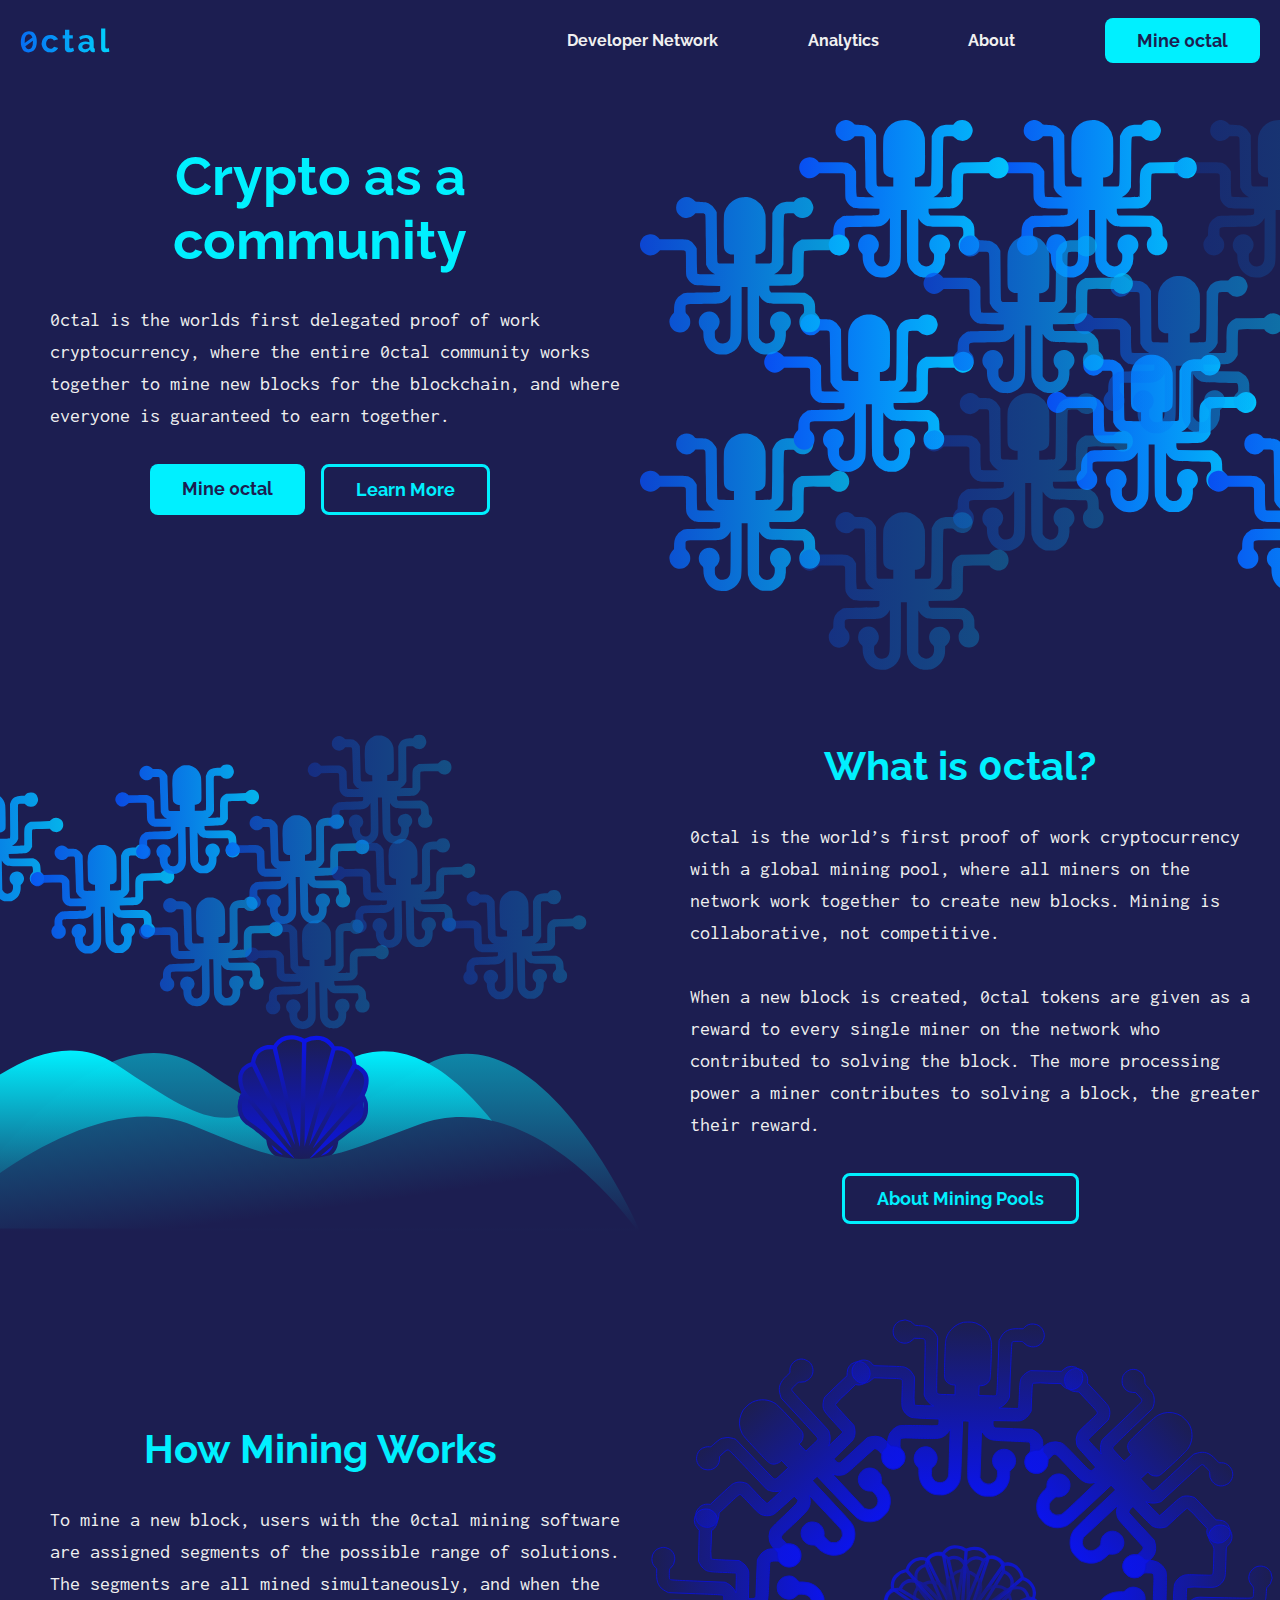
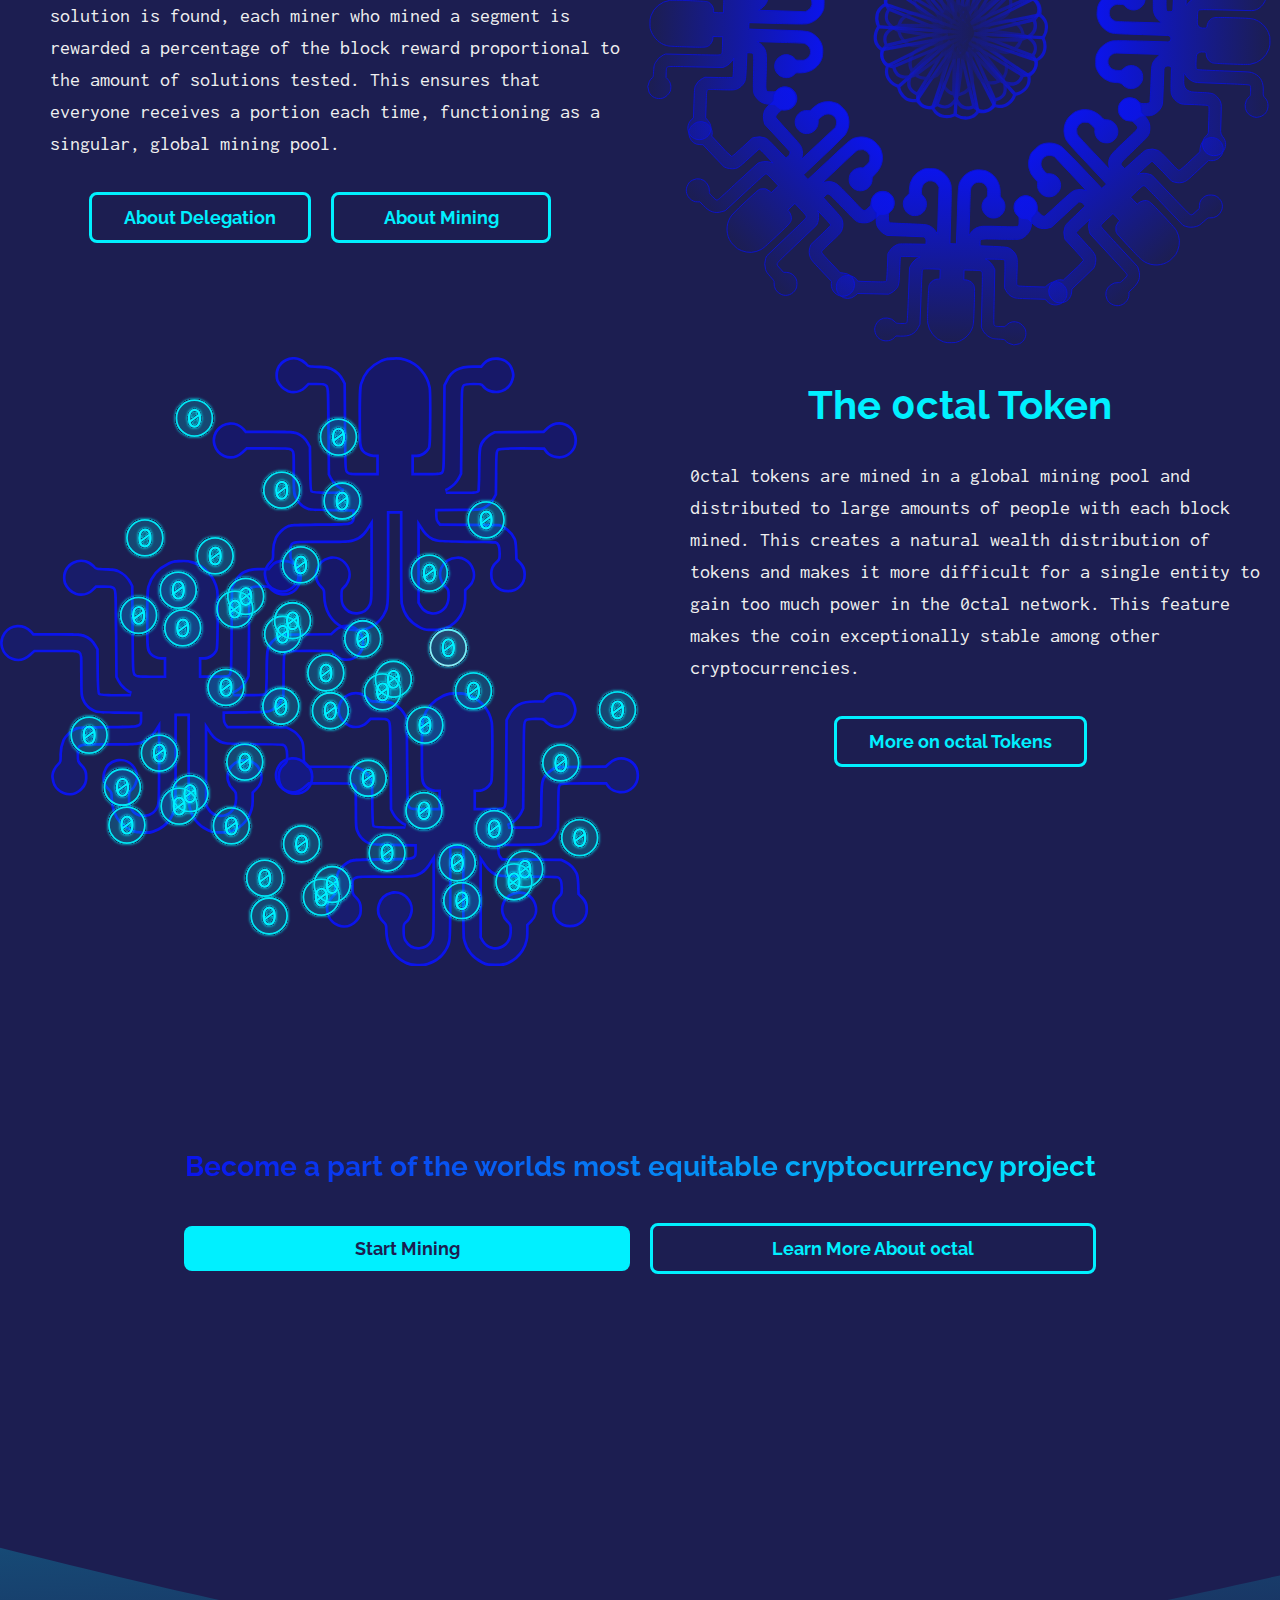
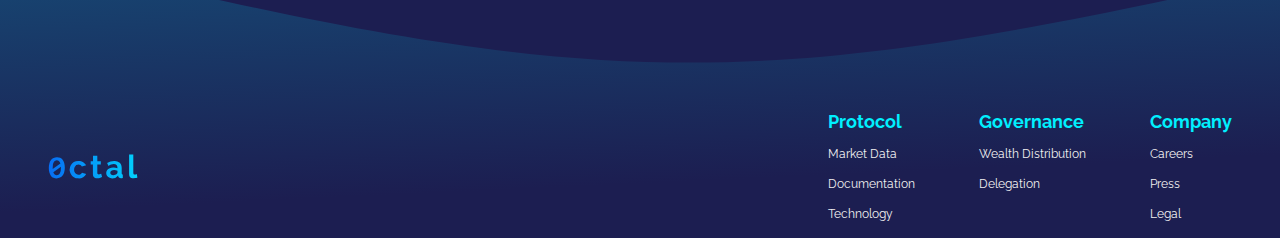
==== commit a128f982: "Add files via upload" ====
--- a/index.html
+++ b/index.html
@@ -1,12 +1,4916 @@
 <!DOCTYPE html>
-<html lang="en">
-<head>
-    <meta charset="UTF-8">
-    <meta name="viewport" content="width=device-width, initial-scale=1.0">
-    <title>Document</title>
-    <script rel="main.js"></script>
-</head>
-<body>
-    
-</body>
-</html>+<html lang="en-US" dir="ltr">
+  <head>
+    <meta charset="UTF-8" />
+    <meta name="viewport" content="width=device-width, initial-scale=1.0" />
+    <meta
+      name="description"
+      content="Become a part of the worlds first delegated proof of work (DPoW) cryptocurrency project"
+    />
+    <title>0ctal</title>
+    <link rel="dns-prefetch" href="https://fonts.googleapis.com" />
+    <link rel="preconnect" href="https://fonts.gstatic.com" crossorigin />
+    <link
+      href="https://fonts.googleapis.com/css2?family=DM+Mono:wght@500&family=Inconsolata&family=Raleway:wght@400;700&display=swap"
+      rel="stylesheet"
+    />
+    <link rel="canonical" href="https://0ctal.netlify.app/" />
+    <link rel="stylesheet" href="../CSS/reset-prefixed.css" />
+    <link rel="stylesheet" href="../CSS/global-prefixed.css" />
+    <link rel="stylesheet" href="../CSS/index-prefixed.css" />
+    <link rel="stylesheet" href="../CSS/animations-prefixed.css" />
+    <script src="../JS/burger-button-scroll-forbid.js" defer></script>
+    <!--forbid scrolling of page when burger button is clicked-->
+    <script src="../JS/coin-explosion.js" defer></script>
+    <!-- animate "coin explosion" on scroll-->
+    <link rel="apple-touch-icon" sizes="180x180" href="../Favicon/apple-touch-icon.png" />
+    <link rel="icon" type="image/png" sizes="32x32" href="../Favicon/favicon-32x32.png" />
+    <link rel="icon" type="image/png" sizes="16x16" href="../FaviconFavicon/favicon-16x16.png" />
+    <link rel="manifest" href="../Favicon/site.webmanifest" />
+    <link rel="mask-icon" href="../Favicon/safari-pinned-tab.svg" color="#5bbad5" />
+    <link rel="shortcut icon" href="../Favicon/favicon.ico" />
+    <meta name="msapplication-TileColor" content="#1c1e51" />
+    <meta name="msapplication-config" content="../Favicon/browserconfig.xml" />
+    <meta name="theme-color" content="#1c1e51" />
+  </head>
+  <body>
+    <!--all inline svgs have their components animated and therefore must be inserted as inline svgs. Do not replace with <img> tags.-->
+    <header>
+      <h1 class="logo"><img src="../Images/logo.svg" alt="Octal logo" /></h1>
+      <input type="checkbox" id="burger-button" />
+      <label class="burger-button" for="burger-button">
+        <div class="burger-button-line"></div>
+        <div class="burger-button-line"></div>
+        <div class="burger-button-line"></div>
+      </label>
+      <nav>
+        <ul>
+          <li><a class="nav" href="developer-network.html">Developer Network</a></li>
+          <li><a class="nav" href="analytics.html">Analytics</a></li>
+          <li><a class="nav" href="about.html">About</a></li>
+          <li><a class="primary" href="mining-software-download.html">Mine 0ctal</a></li>
+        </ul>
+      </nav>
+    </header>
+    <main>
+      <section class="intro">
+        <div class="text-content">
+          <h1>Crypto as a community</h1>
+          <p>
+            0ctal is the worlds first delegated proof of work cryptocurrency, where the entire 0ctal community works
+            together to mine new blocks for the blockchain, and where everyone is guaranteed to earn together.
+          </p>
+          <div class="buttons-content">
+            <a class="primary" href="mining-software-download.html">Mine 0ctal</a>
+            <a class="secondary" href="about.html">Learn More</a>
+          </div>
+        </div>
+        <div class="visual-content">
+          <svg
+            class="upper-ring"
+            width="540"
+            height="329"
+            viewBox="0 0 540 329"
+            fill="none"
+            xmlns="http://www.w3.org/2000/svg"
+          >
+            <g>
+              <path
+                class="c4"
+                d="M187.5 164.6c-2.4 1.2-3.5 3.9-2.7 6.6.4 1.3 2.2 3 3.4 3.5 2 .6 4.2 0 5.5-1.3l.9-1h2.2c2 0 2.3.1 2.7.5.4.5.4 1.1.5 13.4l.2 13 .5 1c.7 1.4 2 2.8 3.3 3.5l.8.4h-4.4c-3.4 0-4.6 0-4.7-.3-.2-.1-.3-2.6-.3-6.7l-.1-6.4-.7-1.2c-.8-1.5-2-2.6-3.6-3.1-1-.4-1.7-.5-8.2-.5h-7l-.6-.7a5.5 5.5 0 1 0-6.2 8.7c2 .9 4 .5 6-1.1l1.1-1.1h6.3c5.3 0 6.3 0 6.7.3.5.4.5.4.5 6.5 0 5.6 0 6.2.5 7.3.6 1.5 1.9 2.9 3.4 3.7 1.1.5 1.3.5 7.5.6l6.5.1v1.3c0 2.2.5 2-9.6 2.2-8.6 0-8.8.1-10 .6a9 9 0 0 0-3.6 3.5c-.6 1.1-.9 2.8-.9 5 0 1.5 0 1.6-.6 2.1-.4.3-1 1.1-1.3 1.8a4 4 0 0 0-.5 2.6c.4 5 6.3 7 9.5 3.3 1-1.1 1.3-2 1.3-3.6 0-1.7-.3-2.6-1.5-3.8-.9-1-.9-1-.9-2.8 0-3-.6-2.8 8.1-2.7l9-.2a7.2 7.2 0 0 0 5.8-3.6l.6-1v11c0 10.2 0 11-.4 11.9a4 4 0 0 1-7.2.4c-.5-.8-.6-1.2-.6-2.7 0-1.8 0-1.9.7-2.5.4-.3 1-1 1.2-1.7 2-4-1.7-8.6-6-7.7a5.6 5.6 0 0 0-2.6 9.5c.7.6.7.8.7 2.1 0 4.6 2.2 8.3 6 10 1.2.7 1.8.8 3.6.9 1.6 0 2.4 0 3.3-.3a9.8 9.8 0 0 0 5.6-4.3c1.5-2.5 1.5-2.2 1.5-17.2v-13.5h3.1v13c0 7.6 0 13.4.2 14.1.6 3.1 2.8 6 5.7 7.4 1.4.7 1.6.7 4.2.7 2.4 0 2.7 0 3.8-.6a10 10 0 0 0 6-9.6v-2l1-1c1.5-1.4 2-3.4 1.4-5.4a5.2 5.2 0 0 0-2.6-3.2c-1-.5-1.5-.6-2.7-.6-4.9 0-7.2 6-3.6 9.4.7.7.8.8.8 2.3 0 1.8-.5 3-1.6 4a4 4 0 0 1-6-1l-.6-1v-22.1l.7 1 1.8 2c2 1.3 2.1 1.3 11.2 1.4 4.6 0 8.5.1 8.8.2.6.1 1 1 1 2.8 0 1.6 0 1.7-.8 2.4a5 5 0 0 0-1.8 4c0 3.2 2.3 5.4 5.4 5.4 3.2 0 5.4-2.3 5.4-5.4 0-1.7-.3-2.6-1.6-3.9l-.8-.9-.1-2.5c-.1-2-.2-2.8-.6-3.6a8 8 0 0 0-3.6-3.7l-1.2-.6h-8.8l-8.8-.1-.5-.6c-.3-.4-.4-1-.4-1.8v-1.2h6.4c6 0 6.4-.1 7.4-.6a7.5 7.5 0 0 0 3.4-3.3l.6-1v-6.5c.2-5.7.2-6.5.5-6.7.3-.2 2-.3 6.9-.3h6.5l.4.7c.7 1 2.3 1.7 3.6 1.9 3.3.3 6-2.1 6-5.4 0-1.7-.6-3-1.8-4.1a5.3 5.3 0 0 0-7.3.1l-1 1h-7.4l-7.3.1-1.1.6c-.6.4-1.5 1.1-2 1.7-1.6 1.7-1.7 2.2-1.8 9.2 0 3.3-.1 6.2-.2 6.3 0 .3-1.2.3-4.7.3h-4.6l1-.4a8.8 8.8 0 0 0 3.3-3.6l.6-1.2.1-13c.1-12.4.1-12.9.5-13.2.4-.2 1.1-.3 2.7-.3 2 0 2.2 0 2.6.5.8 1 2.3 1.7 3.8 1.8 2.6.3 4.9-1.3 5.6-3.7.4-1.4.4-1.8 0-3.3a5.2 5.2 0 0 0-5.2-3.8 5 5 0 0 0-4 1.7l-.6.8h-2.4c-4.3 0-6.6 1.2-8.1 4.4l-.8 1.5v12.8c-.2 12.4-.2 12.9-.6 13.2-.3.2-1.3.3-4.3.3H226V194h.8a5 5 0 0 0 4-2.5c.3-.6.4-1.8.5-8.8 0-5.4 0-8.6-.2-9.6-.7-4-3.7-7.5-7.6-8.7-1.2-.3-2-.4-3.8-.3-2 0-2.4.1-4 .8-3 1.5-5.1 4-6 7.1-.3 1.3-.3 2.7-.3 9.8 0 8.8 0 9.2 1 10.6.6.8 2.3 1.6 3.5 1.6h.8V198.7h-4c-3.7 0-4 0-4.4-.5-.4-.4-.4-1-.5-13.4l-.1-12.9-.6-1c-.7-1.6-2.1-3-3.7-3.7-1-.5-1.6-.6-4-.7-2.7 0-2.9 0-3.2-.6a5.5 5.5 0 0 0-6.7-1.3Z"
+                fill="url(#paint0_linear)"
+                fill-opacity=".2"
+              />
+              <path
+                class="c3"
+                d="M285.8 164.6c-2.4 1.2-3.5 3.9-2.7 6.6.4 1.3 2.2 3 3.4 3.5 2 .6 4.2 0 5.5-1.3l.9-1h2.2c2 0 2.3.1 2.7.5.4.5.4 1.1.5 13.4l.2 13 .5 1c.7 1.4 2 2.8 3.3 3.5l.8.4h-4.4c-3.4 0-4.6 0-4.7-.3-.2-.1-.3-2.6-.4-6.7v-6.4l-.7-1.2c-.8-1.5-2-2.6-3.6-3.1-1-.4-1.7-.5-8.2-.5h-7l-.6-.7a5.5 5.5 0 1 0-6.2 8.7c2 .9 4 .5 6-1.1l1.1-1.1h6.3c5.3 0 6.3 0 6.7.3.5.4.5.4.5 6.5 0 5.6 0 6.2.5 7.3.6 1.5 1.9 2.9 3.4 3.7 1.1.5 1.3.5 7.5.6l6.5.1v1.3c0 2.2.5 2-9.6 2.2-8.6 0-8.8.1-10 .6a9 9 0 0 0-3.6 3.5c-.6 1.1-.9 2.8-.9 5 0 1.5 0 1.6-.6 2.1-.4.3-1 1.1-1.3 1.8a4 4 0 0 0-.5 2.6c.4 5 6.3 7 9.5 3.3 1-1.1 1.3-2 1.3-3.6 0-1.7-.3-2.6-1.5-3.8-.9-1-.9-1-.9-2.8 0-3-.6-2.8 8.1-2.7l9-.2a7.2 7.2 0 0 0 5.8-3.6l.6-1v11c0 10.2 0 11-.4 11.9a4 4 0 0 1-7.2.4c-.5-.8-.6-1.2-.6-2.7 0-1.8 0-1.9.7-2.5.4-.3 1-1 1.2-1.7 2-4-1.7-8.6-6-7.7a5.6 5.6 0 0 0-2.6 9.5c.7.6.7.8.7 2.1 0 4.6 2.2 8.3 6 10 1.2.7 1.8.8 3.6.9 1.6 0 2.4 0 3.3-.3a9.8 9.8 0 0 0 5.6-4.3c1.5-2.5 1.5-2.2 1.5-17.2v-13.5h3.1v13c0 7.6 0 13.4.2 14.1.6 3.1 2.8 6 5.7 7.4 1.4.7 1.6.7 4.2.7 2.4 0 2.7 0 3.8-.6a10 10 0 0 0 6-9.6v-2l1-1c1.5-1.4 2-3.4 1.4-5.4a5.2 5.2 0 0 0-2.6-3.2c-1-.5-1.5-.6-2.7-.6-4.9 0-7.2 6-3.6 9.4.7.7.8.8.8 2.3 0 1.8-.5 3-1.6 4a4 4 0 0 1-6-1l-.6-1v-22.1l.7 1 1.8 2c2 1.3 2.1 1.3 11.2 1.4 4.6 0 8.5.1 8.8.2.6.1 1 1 1 2.8 0 1.6 0 1.7-.8 2.4a5 5 0 0 0-1.8 4c0 3.2 2.3 5.4 5.4 5.4 3.2 0 5.4-2.3 5.4-5.4 0-1.7-.3-2.6-1.6-3.9l-.8-.9-.1-2.5c-.1-2-.2-2.8-.6-3.6a8 8 0 0 0-3.6-3.7l-1.2-.6H341l-8.8-.1-.5-.6c-.3-.4-.4-1-.4-1.8v-1.2h6.4c6 0 6.4-.1 7.4-.6a7.5 7.5 0 0 0 3.4-3.3l.6-1v-6.5c.2-5.7.2-6.5.5-6.7.3-.2 2-.3 6.9-.3h6.5l.4.7c.7 1 2.3 1.7 3.6 1.9 3.3.3 6-2.1 6-5.4 0-1.7-.6-3-1.8-4.1a5.3 5.3 0 0 0-7.3.1l-1 1h-7.4l-7.3.1-1.1.6c-.6.4-1.5 1.1-2 1.7-1.6 1.7-1.7 2.2-1.8 9.2 0 3.3-.1 6.2-.2 6.3 0 .3-1.2.3-4.7.3H334l1-.4a8.8 8.8 0 0 0 3.3-3.6l.6-1.2.1-13c.1-12.4.1-12.9.5-13.2.4-.2 1.1-.3 2.7-.3 2 0 2.2 0 2.6.5.8 1 2.3 1.7 3.8 1.8 2.6.3 4.9-1.3 5.6-3.7.4-1.4.4-1.8 0-3.3a5.2 5.2 0 0 0-5.2-3.8 5 5 0 0 0-4 1.7l-.6.8h-2.4c-4.3 0-6.6 1.2-8.1 4.4l-.8 1.5v12.8c-.2 12.4-.2 12.9-.6 13.2-.3.2-1.3.3-4.3.3h-3.8V194h.8a5 5 0 0 0 4-2.5c.3-.6.4-1.7.5-8.8 0-5.4 0-8.6-.2-9.6-.7-4-3.7-7.5-7.6-8.7-1.2-.3-2-.4-3.8-.3-2 0-2.4.1-4 .8-3 1.5-5.1 4-6 7.1-.3 1.3-.3 2.7-.3 9.8 0 8.8 0 9.2 1 10.6.6.8 2.4 1.6 3.5 1.6h.8V198.7h-4c-3.7 0-4 0-4.4-.5-.4-.4-.4-1-.5-13.4L304 172l-.6-1c-.7-1.6-2.1-3-3.7-3.7-1-.5-1.6-.6-4-.7-2.7 0-2.9 0-3.2-.6a5.5 5.5 0 0 0-6.7-1.3Z"
+                fill="url(#paint1_linear)"
+                fill-opacity=".2"
+              />
+              <path
+                class="b4"
+                d="M187.5 82.6c-2.4 1.2-3.5 3.9-2.7 6.6.4 1.3 2.2 3.1 3.4 3.5 2 .6 4.2 0 5.5-1.3l.9-1h2.2c2 0 2.3.1 2.7.5.4.5.4 1.1.5 13.4l.2 13 .5 1c.7 1.4 2 2.8 3.3 3.5l.8.4h-4.4c-3.4 0-4.6 0-4.7-.3-.2-.1-.3-2.6-.3-6.7l-.1-6.4-.7-1.2c-.8-1.5-2-2.6-3.6-3.1-1-.4-1.7-.5-8.2-.5h-7l-.6-.7a5.5 5.5 0 1 0-6.2 8.7c2 .9 4 .5 6-1.1l1.1-1.1h6.3c5.3 0 6.3 0 6.7.3.5.4.5.4.5 6.5 0 5.6 0 6.2.5 7.3.6 1.5 1.9 2.9 3.4 3.7 1.1.5 1.3.5 7.5.6l6.5.1v1.3c0 2.2.5 2-9.6 2.2-8.6 0-8.8.1-10 .6a9 9 0 0 0-3.6 3.5c-.6 1.1-.9 2.9-.9 5 0 1.5 0 1.6-.6 2.1-.4.3-1 1.1-1.3 1.8a4 4 0 0 0-.5 2.6c.4 5 6.3 7 9.5 3.3 1-1.1 1.3-2 1.3-3.6 0-1.7-.3-2.6-1.5-3.8-.9-1-.9-1-.9-2.8 0-3-.6-2.8 8.1-2.7l9-.2a7.2 7.2 0 0 0 5.8-3.6l.6-1v11c0 10.2 0 11-.4 11.9a4 4 0 0 1-7.2.4c-.5-.8-.6-1.2-.6-2.7 0-1.8 0-1.9.7-2.5.4-.3 1-1 1.2-1.7 2-4-1.7-8.6-6-7.7a5.6 5.6 0 0 0-2.6 9.5c.7.6.7.8.7 2.1 0 4.6 2.2 8.3 6 10 1.2.7 1.8.8 3.6.9 1.6 0 2.4 0 3.3-.3a9.8 9.8 0 0 0 5.6-4.3c1.5-2.5 1.5-2.2 1.5-17.2v-13.5h3.1v13c0 7.6 0 13.4.2 14.1.6 3.1 2.8 6 5.7 7.4 1.4.7 1.6.7 4.2.7 2.4 0 2.7 0 3.8-.6a10 10 0 0 0 6-9.6v-2l1-1c1.5-1.4 2-3.4 1.4-5.4a5.2 5.2 0 0 0-2.6-3.2c-1-.5-1.5-.6-2.7-.6-4.9 0-7.2 6-3.6 9.4.7.7.8.8.8 2.3 0 1.8-.5 3-1.6 4a4 4 0 0 1-6-1l-.6-1v-22.1l.7 1 1.8 2c2 1.3 2.1 1.3 11.2 1.4 4.6 0 8.5.1 8.8.2.6.1 1 1 1 2.8 0 1.6 0 1.7-.8 2.4a5 5 0 0 0-1.8 4c0 3.2 2.3 5.4 5.4 5.4 3.2 0 5.4-2.3 5.4-5.4 0-1.7-.3-2.6-1.6-3.9l-.8-.9-.1-2.5c-.1-2-.2-2.8-.6-3.6a8 8 0 0 0-3.6-3.7l-1.2-.6h-8.8l-8.8-.1-.5-.6c-.3-.4-.4-1-.4-1.8v-1.2h6.4c6 0 6.4-.1 7.4-.6a7.5 7.5 0 0 0 3.4-3.3l.6-1v-6.5c.2-5.7.2-6.5.5-6.7.3-.2 2-.3 6.9-.3h6.5l.4.7c.7 1 2.3 1.7 3.6 1.9 3.3.3 6-2.1 6-5.4 0-1.7-.6-3-1.8-4.1a5.3 5.3 0 0 0-7.3.1l-1 1h-7.4l-7.3.1-1.1.6c-.6.4-1.5 1.1-2 1.7-1.6 1.7-1.7 2.2-1.8 9.2 0 3.3-.1 6.2-.2 6.3 0 .3-1.2.3-4.7.3h-4.6l1-.4a8.8 8.8 0 0 0 3.3-3.6l.6-1.2.1-13c.1-12.4.1-12.9.5-13.2.4-.2 1.1-.3 2.7-.3 2 0 2.2 0 2.6.5.8 1 2.3 1.7 3.8 1.9 2.6.2 4.9-1.4 5.6-3.8.4-1.4.4-1.8 0-3.3a5.2 5.2 0 0 0-5.2-3.8 5 5 0 0 0-4 1.7l-.6.8h-2.4c-4.3 0-6.6 1.2-8.1 4.4l-.8 1.5v12.8c-.2 12.4-.2 12.9-.6 13.2-.3.2-1.3.3-4.3.3H226V112h.8a5 5 0 0 0 4-2.5c.3-.6.4-1.7.5-8.8 0-5.4 0-8.6-.2-9.6-.7-4-3.7-7.5-7.6-8.7-1.2-.3-2-.4-3.8-.3-2 0-2.4.1-4 .8-3 1.5-5.1 4-6 7.1-.3 1.3-.3 2.7-.3 9.8 0 8.8 0 9.2 1 10.6.6.8 2.3 1.6 3.5 1.6h.8V116.7h-4c-3.7 0-4 0-4.4-.5-.4-.4-.4-1-.5-13.4l-.1-12.9-.6-1c-.7-1.6-2.1-3-3.7-3.7-1-.5-1.6-.6-4-.7-2.7 0-2.9 0-3.2-.6a5.5 5.5 0 0 0-6.7-1.3Z"
+                fill="url(#paint2_linear)"
+                fill-opacity=".5"
+              />
+              <path
+                class="b3"
+                d="M285.8 82.6c-2.4 1.2-3.5 3.9-2.7 6.6.4 1.3 2.2 3.1 3.4 3.5 2 .6 4.2 0 5.5-1.3l.9-1h2.2c2 0 2.3.1 2.7.5.4.5.4 1.1.5 13.4l.2 13 .5 1c.7 1.4 2 2.8 3.3 3.5l.8.4h-4.4c-3.4 0-4.6 0-4.7-.3-.2-.1-.3-2.6-.4-6.7v-6.4l-.7-1.2c-.8-1.5-2-2.6-3.6-3.1-1-.4-1.7-.5-8.2-.5h-7l-.6-.7a5.5 5.5 0 1 0-6.2 8.7c2 .9 4 .5 6-1.1l1.1-1.1h6.3c5.3 0 6.3 0 6.7.4.5.3.5.3.5 6.4 0 5.6 0 6.2.5 7.3.6 1.5 1.9 2.9 3.4 3.7 1.1.5 1.3.5 7.5.6l6.5.1v1.3c0 2.2.5 2-9.6 2.2-8.6 0-8.8.1-10 .6a9 9 0 0 0-3.6 3.5c-.6 1.1-.9 2.9-.9 5 0 1.5 0 1.6-.6 2.1-.4.3-1 1.1-1.3 1.8a4 4 0 0 0-.5 2.6c.4 5 6.3 7 9.5 3.3 1-1.1 1.3-2 1.3-3.6 0-1.7-.3-2.6-1.5-3.8-.9-1-.9-1-.9-2.8 0-3-.6-2.8 8.1-2.7l9-.2a7.2 7.2 0 0 0 5.8-3.6l.6-1v11c0 10.2 0 11-.4 11.9a4 4 0 0 1-7.2.4c-.5-.8-.6-1.2-.6-2.7 0-1.8 0-1.9.7-2.5.4-.3 1-1 1.2-1.7 2-4-1.7-8.6-6-7.7a5.6 5.6 0 0 0-2.6 9.5c.7.6.7.8.7 2.1 0 4.6 2.2 8.3 6 10 1.2.7 1.8.8 3.6.9 1.6 0 2.4 0 3.3-.3a9.8 9.8 0 0 0 5.6-4.3c1.5-2.5 1.5-2.2 1.5-17.2v-13.5h3.1v13c0 7.6 0 13.4.2 14.1.6 3.1 2.8 6 5.7 7.4 1.4.7 1.6.7 4.2.7 2.4 0 2.7 0 3.8-.6a10 10 0 0 0 6-9.6v-2l1-1c1.5-1.4 2-3.4 1.4-5.4a5.2 5.2 0 0 0-2.6-3.2c-1-.5-1.5-.6-2.7-.6-4.9 0-7.2 6-3.6 9.4.7.7.8.8.8 2.3 0 1.8-.5 3-1.6 4a4 4 0 0 1-6-1l-.6-1v-22.1l.7 1 1.8 2c2 1.3 2.1 1.3 11.2 1.4 4.6 0 8.5.1 8.8.2.6.1 1 1 1 2.8 0 1.6 0 1.7-.8 2.4a5 5 0 0 0-1.8 4c0 3.2 2.3 5.4 5.4 5.4 3.2 0 5.4-2.3 5.4-5.4 0-1.7-.3-2.6-1.6-3.9l-.8-.9-.1-2.5c-.1-2-.2-2.8-.6-3.6a8 8 0 0 0-3.6-3.7l-1.2-.6H341l-8.8-.1-.5-.6c-.3-.4-.4-1-.4-1.8v-1.2h6.4c6 0 6.4-.1 7.4-.6a7.5 7.5 0 0 0 3.4-3.3l.6-1v-6.5c.2-5.7.2-6.5.5-6.7.3-.2 2-.3 6.9-.3h6.5l.4.7c.7 1 2.3 1.7 3.6 1.9 3.3.3 6-2.1 6-5.4 0-1.7-.6-3-1.8-4.1a5.3 5.3 0 0 0-7.3.1l-1 1h-7.4l-7.3.1-1.1.6c-.6.4-1.5 1.1-2 1.7-1.6 1.7-1.7 2.2-1.8 9.2 0 3.3-.1 6.2-.2 6.3 0 .3-1.2.3-4.7.3H334l1-.4a8.8 8.8 0 0 0 3.3-3.6l.6-1.2.1-13c.1-12.4.1-12.9.5-13.2.4-.2 1.1-.3 2.7-.3 2 0 2.2 0 2.6.5.8 1 2.3 1.7 3.8 1.9 2.6.2 4.9-1.4 5.6-3.8.4-1.4.4-1.8 0-3.3a5.2 5.2 0 0 0-5.2-3.8 5 5 0 0 0-4 1.7l-.6.8h-2.4c-4.3 0-6.6 1.2-8.1 4.4l-.8 1.5v12.8c-.2 12.4-.2 12.9-.6 13.2-.3.2-1.3.3-4.3.3h-3.8V112h.8a5 5 0 0 0 4-2.5c.3-.6.4-1.7.5-8.8 0-5.4 0-8.6-.2-9.6-.7-4-3.7-7.5-7.6-8.7-1.2-.3-2-.4-3.8-.3-2 0-2.4.1-4 .8-3 1.5-5.1 4-6 7.1-.3 1.3-.3 2.7-.3 9.8 0 8.8 0 9.2 1 10.6.6.8 2.4 1.6 3.5 1.6h.8V116.7h-4c-3.7 0-4 0-4.4-.5-.4-.4-.4-1-.5-13.4L304 90l-.6-1c-.7-1.6-2.1-3-3.7-3.7-1-.5-1.6-.6-4-.7-2.7 0-2.9 0-3.2-.6a5.5 5.5 0 0 0-6.7-1.3Z"
+                fill="url(#paint3_linear)"
+                fill-opacity=".5"
+              />
+              <path
+                class="a4"
+                d="M187.5.6c-2.4 1.2-3.5 3.9-2.7 6.6.4 1.3 2.2 3.1 3.4 3.5 2 .6 4.2 0 5.5-1.3l.9-1h2.2c2 0 2.3.1 2.7.5.4.5.4 1.1.5 13.4l.2 13 .5 1c.7 1.4 2 2.8 3.3 3.5l.8.4h-4.4c-3.4 0-4.6 0-4.7-.3-.2-.1-.3-2.6-.3-6.7l-.1-6.4-.7-1.2c-.8-1.5-2-2.6-3.6-3.1-1-.4-1.7-.5-8.2-.5h-7l-.6-.7A5.5 5.5 0 1 0 169 30c2 .9 4 .5 6-1.1l1.1-1.1h6.3c5.3 0 6.3 0 6.7.3.5.4.5.4.5 6.5 0 5.6 0 6.2.5 7.3.6 1.5 1.9 2.9 3.4 3.7 1.1.5 1.3.5 7.5.6l6.5.1v1.3c0 2.2.5 2-9.6 2.2-8.6 0-8.8.1-10 .6a9 9 0 0 0-3.6 3.5c-.6 1.1-.9 2.9-.9 5 0 1.5 0 1.6-.6 2.1-.4.3-1 1.1-1.3 1.8a4 4 0 0 0-.5 2.6c.4 5 6.3 7 9.5 3.3 1-1.1 1.3-2 1.3-3.6 0-1.7-.3-2.6-1.5-3.8-.9-1-.9-1-.9-2.8 0-3-.6-2.8 8.1-2.7l9-.2a7.2 7.2 0 0 0 5.8-3.6l.6-1v11c0 10.2 0 11-.4 11.9a4 4 0 0 1-7.2.4c-.5-.8-.6-1.2-.6-2.7 0-1.8 0-1.9.7-2.5.4-.3 1-1 1.2-1.7 2-4-1.7-8.6-6-7.7a5.6 5.6 0 0 0-2.6 9.5c.7.6.7.8.7 2.1 0 4.6 2.2 8.3 6 10 1.2.7 1.8.8 3.6.9 1.6 0 2.4 0 3.3-.3a9.8 9.8 0 0 0 5.6-4.3c1.5-2.5 1.5-2.2 1.5-17.2V46.9h3.1v13c0 7.6 0 13.4.2 14.1.6 3.1 2.8 6 5.7 7.4 1.4.7 1.6.7 4.2.7 2.4 0 2.7 0 3.8-.6a10 10 0 0 0 6-9.6v-2l1-1c1.5-1.4 2-3.4 1.4-5.4a5.2 5.2 0 0 0-2.6-3.2c-1-.5-1.5-.6-2.7-.6-4.9 0-7.2 6-3.6 9.4.7.7.8.8.8 2.3 0 1.8-.5 3-1.6 4a4 4 0 0 1-6-1l-.6-1V51.3l.7 1 1.8 2c2 1.3 2.1 1.3 11.2 1.4 4.6 0 8.5.1 8.8.2.6.1 1 1 1 2.8 0 1.6 0 1.7-.8 2.4a5 5 0 0 0-1.8 4c0 3.2 2.3 5.4 5.4 5.4 3.2 0 5.4-2.3 5.4-5.4 0-1.7-.3-2.6-1.6-3.9l-.8-.9-.1-2.5c-.1-2-.2-2.8-.6-3.6a8 8 0 0 0-3.6-3.7l-1.2-.6h-8.8l-8.8-.1-.5-.6c-.3-.4-.4-1-.4-1.8v-1.2h6.4c6 0 6.4-.1 7.4-.6a7.5 7.5 0 0 0 3.4-3.3l.6-1v-6.5c.2-5.7.2-6.5.5-6.7.3-.2 2-.3 6.9-.3h6.5l.4.7c.7 1 2.3 1.7 3.6 1.9 3.3.3 6-2.1 6-5.4 0-1.7-.6-3-1.8-4.1a5.3 5.3 0 0 0-7.3.1l-1 1h-7.4l-7.3.1-1.1.6c-.6.4-1.5 1.1-2 1.7-1.6 1.7-1.7 2.2-1.8 9.2 0 3.3-.1 6.2-.2 6.3 0 .3-1.2.3-4.7.3h-4.6l1-.4a8.8 8.8 0 0 0 3.3-3.6l.6-1.2.1-13c.1-12.4.1-12.9.5-13.2.4-.2 1.1-.3 2.7-.3 2 0 2.2 0 2.6.5.8 1 2.3 1.7 3.8 1.9 2.6.2 4.9-1.4 5.6-3.8.4-1.4.4-1.8 0-3.3a5.2 5.2 0 0 0-5.2-3.8 5 5 0 0 0-4 1.7l-.6.8h-2.4c-4.3 0-6.6 1.2-8.1 4.4l-.8 1.5v12.8c-.2 12.4-.2 12.9-.6 13.2-.3.2-1.3.3-4.3.3H226V30h.8a5 5 0 0 0 4-2.5c.3-.6.4-1.7.5-8.8 0-5.4 0-8.6-.2-9.6-.7-4-3.7-7.5-7.6-8.7-1.2-.3-2-.4-3.8-.3-2 0-2.4.1-4 .8-3 1.5-5.1 4-6 7.1-.3 1.3-.3 2.7-.3 9.8 0 8.8 0 9.2 1 10.6.6.8 2.3 1.6 3.5 1.6h.8V34.7h-4c-3.7 0-4 0-4.4-.5-.4-.4-.4-1-.5-13.4L205.7 8l-.6-1c-.7-1.6-2.1-3-3.7-3.7-1-.5-1.6-.6-4-.7-2.7 0-2.9 0-3.2-.6a5.5 5.5 0 0 0-6.7-1.3Z"
+                fill="url(#paint4_linear)"
+              />
+              <path
+                class="a3"
+                d="M285.8.6c-2.4 1.2-3.5 3.9-2.7 6.6.4 1.3 2.2 3.1 3.4 3.5 2 .6 4.2 0 5.5-1.3l.9-1h2.2c2 0 2.3.1 2.7.5.4.5.4 1.1.5 13.4l.2 13 .5 1c.7 1.4 2 2.8 3.3 3.5l.8.4h-4.4c-3.4 0-4.6 0-4.7-.3-.2-.1-.3-2.6-.4-6.7v-6.4l-.7-1.2c-.8-1.5-2-2.6-3.6-3.1-1-.4-1.7-.5-8.2-.5h-7l-.6-.7a5.5 5.5 0 1 0-6.2 8.7c2 .9 4 .5 6-1.1l1.1-1.1h6.3c5.3 0 6.3 0 6.7.3.5.4.5.4.5 6.5 0 5.6 0 6.2.5 7.3.6 1.5 1.9 2.9 3.4 3.7 1.1.5 1.3.5 7.5.6l6.5.1v1.3c0 2.2.5 2-9.6 2.2-8.6 0-8.8.1-10 .6a9 9 0 0 0-3.6 3.5c-.6 1.1-.9 2.9-.9 5 0 1.5 0 1.6-.6 2.1-.4.3-1 1.1-1.3 1.8a4 4 0 0 0-.5 2.6c.4 5 6.3 7 9.5 3.3 1-1.1 1.3-2 1.3-3.6 0-1.7-.3-2.6-1.5-3.8-.9-1-.9-1-.9-2.8 0-3-.6-2.8 8.1-2.7l9-.2a7.2 7.2 0 0 0 5.8-3.6l.6-1v11c0 10.2 0 11-.4 11.9a4 4 0 0 1-7.2.4c-.5-.8-.6-1.2-.6-2.7 0-1.8 0-1.9.7-2.5.4-.3 1-1 1.2-1.7 2-4-1.7-8.6-6-7.7a5.6 5.6 0 0 0-2.6 9.5c.7.6.7.8.7 2.1 0 4.6 2.2 8.3 6 10 1.2.7 1.8.8 3.6.9 1.6 0 2.4 0 3.3-.3a9.8 9.8 0 0 0 5.6-4.3c1.5-2.5 1.5-2.2 1.5-17.2V46.9h3.1v13c0 7.6 0 13.4.2 14.1.6 3.1 2.8 6 5.7 7.4 1.4.7 1.6.7 4.2.7 2.4 0 2.7 0 3.8-.6a10 10 0 0 0 6-9.6v-2l1-1c1.5-1.4 2-3.4 1.4-5.4a5.2 5.2 0 0 0-2.6-3.2c-1-.5-1.5-.6-2.7-.6-4.9 0-7.2 6-3.6 9.4.7.7.8.8.8 2.3 0 1.9-.5 3-1.6 4a4 4 0 0 1-6-1l-.6-1V51.3l.7 1 1.8 2c2 1.3 2.1 1.3 11.2 1.4 4.6 0 8.5.1 8.8.2.6.1 1 1 1 2.8 0 1.6 0 1.7-.8 2.4a5 5 0 0 0-1.8 4c0 3.2 2.3 5.4 5.4 5.4 3.2 0 5.4-2.3 5.4-5.4 0-1.7-.3-2.6-1.6-3.9l-.8-.9-.1-2.5c-.1-2-.2-2.8-.6-3.6a8 8 0 0 0-3.6-3.7L350 50H341l-8.8-.1-.5-.6c-.3-.4-.4-1-.4-1.8v-1.2h6.4c6 0 6.4-.1 7.4-.6a7.5 7.5 0 0 0 3.4-3.3l.6-1v-6.5c.2-5.7.2-6.5.5-6.7.3-.2 2-.3 6.9-.3h6.5l.4.7c.7 1 2.3 1.7 3.6 1.9 3.3.3 6-2.1 6-5.4 0-1.7-.6-3-1.8-4.1a5.3 5.3 0 0 0-7.3.1l-1 1h-7.4l-7.3.1-1.1.6c-.6.4-1.5 1.1-2 1.7-1.6 1.7-1.7 2.2-1.8 9.2 0 3.3-.1 6.2-.2 6.3 0 .3-1.2.3-4.7.3H334l1-.4a8.8 8.8 0 0 0 3.3-3.6l.6-1.2.1-13c.1-12.4.1-12.9.5-13.2.4-.2 1.1-.3 2.7-.3 2 0 2.2 0 2.6.5.8 1 2.3 1.7 3.8 1.9 2.6.2 4.9-1.4 5.6-3.8.4-1.4.4-1.8 0-3.3a5.2 5.2 0 0 0-5.2-3.8 5 5 0 0 0-4 1.7l-.6.8h-2.4c-4.3 0-6.6 1.2-8.1 4.4l-.8 1.5v12.8c-.2 12.4-.2 12.9-.6 13.2-.3.2-1.3.3-4.3.3h-3.8V30h.8a5 5 0 0 0 4-2.5c.3-.6.4-1.7.5-8.8 0-5.4 0-8.6-.2-9.6-.7-4-3.7-7.5-7.6-8.7-1.2-.3-2-.4-3.8-.3-2 0-2.4.1-4 .8-3 1.5-5.1 4-6 7.1-.3 1.3-.3 2.7-.3 9.8 0 8.8 0 9.2 1 10.6.6.8 2.4 1.6 3.5 1.6h.8V34.7h-4c-3.7 0-4 0-4.4-.5-.4-.4-.4-1-.5-13.4L304 8l-.6-1c-.7-1.6-2.1-3-3.7-3.7-1-.5-1.6-.6-4-.7-2.7 0-2.9 0-3.2-.6a5.5 5.5 0 0 0-6.7-1.3Z"
+                fill="url(#paint5_linear)"
+              />
+              <path
+                class="c2"
+                d="M368.8 205.6c-2.4 1.2-3.5 3.9-2.7 6.6.4 1.3 2.2 3 3.4 3.5 2 .6 4.2 0 5.5-1.3l.9-1h2.2c2 0 2.3.1 2.7.5.4.5.4 1.1.5 13.4l.2 13 .5 1c.7 1.4 2 2.8 3.3 3.5l.8.4h-4.4c-3.4 0-4.6 0-4.7-.3-.2-.1-.3-2.6-.4-6.7v-6.4l-.7-1.2c-.8-1.5-2-2.6-3.6-3.1-1-.4-1.7-.5-8.2-.5h-7l-.6-.7a5.5 5.5 0 1 0-6.2 8.7c2 .9 4 .5 6-1.1l1.1-1.1h6.3c5.3 0 6.3 0 6.7.3.5.4.5.4.5 6.5 0 5.6 0 6.2.5 7.3.6 1.5 1.9 2.9 3.4 3.7 1.1.5 1.3.5 7.5.6l6.5.1v1.3c0 2.2.5 2-9.6 2.2-8.6 0-8.8.1-10 .6a9 9 0 0 0-3.6 3.5c-.6 1.1-.9 2.9-.9 5 0 1.5 0 1.6-.6 2.1-.4.3-1 1.1-1.3 1.8a4 4 0 0 0-.5 2.6c.4 5 6.3 7 9.5 3.3 1-1.1 1.3-2 1.3-3.6 0-1.7-.3-2.6-1.5-3.8-.9-1-.9-1-.9-2.8 0-3-.6-2.8 8.1-2.7l9-.2a7.2 7.2 0 0 0 5.8-3.6l.6-1v11c0 10.2 0 11-.4 11.9a4 4 0 0 1-7.2.4c-.5-.8-.6-1.2-.6-2.7 0-1.8 0-1.9.7-2.5.4-.3 1-1 1.2-1.7 2-4-1.7-8.6-6-7.7a5.6 5.6 0 0 0-2.6 9.5c.7.6.7.8.7 2.1 0 4.6 2.2 8.3 6 10 1.2.7 1.8.8 3.6.9 1.6 0 2.4 0 3.3-.3a9.8 9.8 0 0 0 5.6-4.3c1.5-2.5 1.5-2.2 1.5-17.2v-13.5h3.1v13c0 7.6 0 13.4.2 14.1.6 3.1 2.8 6 5.7 7.4 1.4.7 1.6.7 4.2.7 2.4 0 2.7 0 3.8-.6a10 10 0 0 0 6-9.6v-2l1-1c1.5-1.4 2-3.4 1.4-5.4a5.2 5.2 0 0 0-2.6-3.2c-1-.5-1.5-.6-2.7-.6-4.9 0-7.2 6-3.6 9.4.7.7.8.8.8 2.3 0 1.8-.5 3-1.6 4a4 4 0 0 1-6-1l-.6-1v-22.1l.7 1 1.8 2c2 1.3 2.1 1.3 11.2 1.4 4.6 0 8.5.1 8.8.2.6.1 1 1 1 2.8 0 1.6 0 1.7-.8 2.4a5 5 0 0 0-1.8 4c0 3.2 2.3 5.4 5.4 5.4 3.2 0 5.4-2.3 5.4-5.4 0-1.7-.3-2.6-1.6-3.9l-.8-.9-.1-2.5c-.1-2-.2-2.8-.6-3.6a8 8 0 0 0-3.6-3.7l-1.2-.6H424l-8.8-.1-.5-.6c-.3-.4-.4-1-.4-1.8v-1.2h6.4c6 0 6.4-.1 7.4-.6a7.5 7.5 0 0 0 3.4-3.3l.6-1v-6.5c.2-5.7.2-6.5.5-6.7.3-.2 2-.3 6.9-.3h6.5l.4.7c.7 1 2.3 1.7 3.6 1.9 3.3.3 6-2.1 6-5.4 0-1.7-.6-3-1.8-4.1a5.3 5.3 0 0 0-7.3.1l-1 1h-7.4l-7.3.1-1.1.6c-.6.4-1.5 1.1-2 1.7-1.6 1.7-1.7 2.2-1.8 9.2 0 3.3-.1 6.2-.2 6.3 0 .3-1.2.3-4.7.3H417l1-.4a8.8 8.8 0 0 0 3.3-3.6l.6-1.2.1-13c.1-12.4.1-12.9.5-13.2.4-.2 1.1-.3 2.7-.3 2 0 2.2 0 2.6.5.8 1 2.3 1.7 3.8 1.8 2.6.3 4.9-1.3 5.6-3.7.4-1.4.4-1.8 0-3.3a5.2 5.2 0 0 0-5.2-3.8 5 5 0 0 0-4 1.7l-.6.8h-2.4c-4.3 0-6.6 1.2-8.1 4.4l-.8 1.5v12.8c-.2 12.4-.2 12.9-.6 13.2-.3.2-1.3.3-4.3.3h-3.8V235h.8a5 5 0 0 0 4-2.5c.3-.6.4-1.8.5-8.8 0-5.4 0-8.6-.2-9.6-.7-4-3.7-7.5-7.6-8.7-1.2-.3-2-.4-3.8-.3-2 0-2.4.1-4 .8-3 1.5-5.1 4-6 7.1-.3 1.3-.3 2.7-.3 9.8 0 8.8 0 9.2 1 10.6.6.8 2.4 1.6 3.5 1.6h.8V239.7h-4c-3.7 0-4 0-4.4-.5-.4-.4-.4-1-.5-13.4L387 213l-.6-1c-.7-1.6-2.1-3-3.7-3.7-1-.5-1.6-.6-4-.7-2.7 0-2.9 0-3.2-.6a5.5 5.5 0 0 0-6.7-1.3Z"
+                fill="url(#paint6_linear)"
+                fill-opacity=".2"
+              />
+              <path
+                class="b2"
+                d="M368.8 123.6c-2.4 1.2-3.5 3.9-2.7 6.6.4 1.3 2.2 3.1 3.4 3.5 2 .6 4.2 0 5.5-1.3l.9-1h2.2c2 0 2.3.1 2.7.5.4.5.4 1.1.5 13.4l.2 13 .5 1c.7 1.4 2 2.8 3.3 3.5l.8.4h-4.4c-3.4 0-4.6 0-4.7-.3-.2-.1-.3-2.6-.4-6.7v-6.4l-.7-1.2c-.8-1.5-2-2.6-3.6-3.1-1-.4-1.7-.5-8.2-.5h-7l-.6-.7a5.5 5.5 0 1 0-6.2 8.7c2 .9 4 .5 6-1.1l1.1-1.1h6.3c5.3 0 6.3 0 6.7.3.5.4.5.4.5 6.5 0 5.6 0 6.2.5 7.3.6 1.5 1.9 2.9 3.4 3.7 1.1.5 1.3.5 7.5.6l6.5.1v1.3c0 2.2.5 2-9.6 2.2-8.6 0-8.8.1-10 .6a9 9 0 0 0-3.6 3.5c-.6 1.1-.9 2.9-.9 5 0 1.5 0 1.6-.6 2.1-.4.3-1 1.1-1.3 1.8a4 4 0 0 0-.5 2.6c.4 5 6.3 7 9.5 3.3 1-1.1 1.3-2 1.3-3.6 0-1.7-.3-2.6-1.5-3.8-.9-1-.9-1-.9-2.8 0-3-.6-2.8 8.1-2.7l9-.2a7.2 7.2 0 0 0 5.8-3.6l.6-1v11c0 10.2 0 11-.4 11.9a4 4 0 0 1-7.2.4c-.5-.8-.6-1.2-.6-2.7 0-1.8 0-1.9.7-2.5.4-.3 1-1 1.2-1.7 2-4-1.7-8.6-6-7.7a5.6 5.6 0 0 0-2.6 9.5c.7.6.7.8.7 2.1 0 4.6 2.2 8.3 6 10 1.2.7 1.8.8 3.6.9 1.6 0 2.4 0 3.3-.3a9.8 9.8 0 0 0 5.6-4.3c1.5-2.5 1.5-2.2 1.5-17.2v-13.5h3.1v13c0 7.6 0 13.4.2 14.1.6 3.1 2.8 6 5.7 7.4 1.4.7 1.6.7 4.2.7 2.4 0 2.7 0 3.8-.6a10 10 0 0 0 6-9.6v-2l1-1c1.5-1.4 2-3.4 1.4-5.4a5.2 5.2 0 0 0-2.6-3.2c-1-.5-1.5-.6-2.7-.6-4.9 0-7.2 6-3.6 9.4.7.7.8.8.8 2.3 0 1.8-.5 3-1.6 4a4 4 0 0 1-6-1l-.6-1v-22.1l.7 1 1.8 2c2 1.3 2.1 1.3 11.2 1.4 4.6 0 8.5.1 8.8.2.6.1 1 1 1 2.8 0 1.6 0 1.7-.8 2.4a5 5 0 0 0-1.8 4c0 3.2 2.3 5.4 5.4 5.4 3.2 0 5.4-2.3 5.4-5.4 0-1.7-.3-2.6-1.6-3.9l-.8-.9-.1-2.5c-.1-2-.2-2.8-.6-3.6a8 8 0 0 0-3.6-3.7l-1.2-.6H424l-8.8-.1-.5-.6c-.3-.4-.4-1-.4-1.8v-1.2h6.4c6 0 6.4-.1 7.4-.6a7.5 7.5 0 0 0 3.4-3.3l.6-1v-6.5c.2-5.7.2-6.5.5-6.7.3-.2 2-.3 6.9-.3h6.5l.4.7c.7 1 2.3 1.7 3.6 1.9 3.3.3 6-2.1 6-5.4 0-1.7-.6-3-1.8-4.1a5.3 5.3 0 0 0-7.3.1l-1 1h-7.4l-7.3.1-1.1.6c-.6.4-1.5 1.1-2 1.7-1.6 1.7-1.7 2.2-1.8 9.2 0 3.3-.1 6.2-.2 6.3 0 .3-1.2.3-4.7.3H417l1-.4a8.8 8.8 0 0 0 3.3-3.6l.6-1.2.1-13c.1-12.4.1-12.9.5-13.2.4-.2 1.1-.3 2.7-.3 2 0 2.2 0 2.6.5.8 1 2.3 1.7 3.8 1.9 2.6.2 4.9-1.4 5.6-3.8.4-1.4.4-1.8 0-3.3a5.2 5.2 0 0 0-5.2-3.8 5 5 0 0 0-4 1.7l-.6.8h-2.4c-4.3 0-6.6 1.2-8.1 4.4l-.8 1.5v12.8c-.2 12.4-.2 12.9-.6 13.2-.3.2-1.3.3-4.3.3h-3.8V153h.8a5 5 0 0 0 4-2.5c.3-.6.4-1.7.5-8.8 0-5.4 0-8.6-.2-9.6-.7-4-3.7-7.5-7.6-8.7-1.2-.3-2-.4-3.8-.3-2 0-2.4.1-4 .8-3 1.5-5.1 4-6 7.1-.3 1.3-.3 2.7-.3 9.8 0 8.8 0 9.2 1 10.6.6.8 2.4 1.6 3.5 1.6h.8V157.7h-4c-3.7 0-4 0-4.4-.5-.4-.4-.4-1-.5-13.4L387 131l-.6-1c-.7-1.6-2.1-3-3.7-3.7-1-.5-1.6-.6-4-.7-2.7 0-2.9 0-3.2-.6a5.5 5.5 0 0 0-6.7-1.3Z"
+                fill="url(#paint7_linear)"
+                fill-opacity=".5"
+              />
+              <path
+                class="a2"
+                d="M368.8 41.6c-2.4 1.2-3.5 3.9-2.7 6.6.4 1.3 2.2 3.1 3.4 3.5 2 .6 4.2 0 5.5-1.3l.9-1h2.2c2 0 2.3.1 2.7.5.4.5.4 1.1.5 13.4l.2 13 .5 1c.7 1.4 2 2.8 3.3 3.5l.8.4h-4.4c-3.4 0-4.6 0-4.7-.3-.2-.1-.3-2.6-.4-6.7v-6.4l-.7-1.2c-.8-1.5-2-2.6-3.6-3.1-1-.4-1.7-.5-8.2-.5h-7l-.6-.7a5.5 5.5 0 1 0-6.2 8.7c2 .9 4 .5 6-1.1l1.1-1.1h6.3c5.3 0 6.3 0 6.7.3.5.4.5.4.5 6.5 0 5.6 0 6.2.5 7.3.6 1.5 1.9 2.9 3.4 3.7 1.1.5 1.3.5 7.5.6l6.5.1v1.3c0 2.2.5 2-9.6 2.2-8.6 0-8.8.1-10 .6a9 9 0 0 0-3.6 3.5c-.6 1.1-.9 2.9-.9 5 0 1.5 0 1.6-.6 2.1-.4.3-1 1.1-1.3 1.8a4 4 0 0 0-.5 2.6c.4 5 6.3 7 9.5 3.3 1-1.1 1.3-2 1.3-3.6 0-1.7-.3-2.6-1.5-3.8-.9-1-.9-1-.9-2.8 0-3-.6-2.8 8.1-2.7l9-.2a7.2 7.2 0 0 0 5.8-3.6l.6-1v11c0 10.2 0 11-.4 11.9a4 4 0 0 1-7.2.4c-.5-.8-.6-1.2-.6-2.7 0-1.8 0-1.9.7-2.5.4-.3 1-1 1.2-1.7 2-4-1.7-8.6-6-7.7a5.6 5.6 0 0 0-2.6 9.5c.7.6.7.8.7 2.1 0 4.6 2.2 8.3 6 10 1.2.7 1.8.8 3.6.9 1.6 0 2.4 0 3.3-.3a9.8 9.8 0 0 0 5.6-4.3c1.5-2.5 1.5-2.2 1.5-17.2V87.9h3.1v13c0 7.6 0 13.4.2 14.1.6 3.1 2.8 6 5.7 7.4 1.4.7 1.6.7 4.2.7 2.4 0 2.7 0 3.8-.6a10 10 0 0 0 6-9.6v-2l1-1c1.5-1.4 2-3.4 1.4-5.4a5.2 5.2 0 0 0-2.6-3.2c-1-.5-1.5-.6-2.7-.6-4.9 0-7.2 6-3.6 9.4.7.7.8.8.8 2.3 0 1.8-.5 3-1.6 4a4 4 0 0 1-6-1l-.6-1V92.3l.7 1 1.8 2c2 1.3 2.1 1.3 11.2 1.4 4.6 0 8.5.1 8.8.2.6.1 1 1 1 2.8 0 1.6 0 1.7-.8 2.4a5 5 0 0 0-1.8 4c0 3.2 2.3 5.4 5.4 5.4 3.2 0 5.4-2.3 5.4-5.4 0-1.7-.3-2.6-1.6-3.9l-.8-.9-.1-2.5c-.1-2-.2-2.8-.6-3.6a8 8 0 0 0-3.6-3.7L433 91H424l-8.8-.1-.5-.6c-.3-.4-.4-1-.4-1.8v-1.2h6.4c6 0 6.4-.1 7.4-.6a7.5 7.5 0 0 0 3.4-3.3l.6-1v-6.5c.2-5.7.2-6.5.5-6.7.3-.2 2-.3 6.9-.3h6.5l.4.7c.7 1 2.3 1.7 3.6 1.9 3.3.3 6-2.1 6-5.4 0-1.7-.6-3-1.8-4.1a5.3 5.3 0 0 0-7.3.1l-1 1h-7.4l-7.3.1-1.1.6c-.6.4-1.5 1.1-2 1.7-1.6 1.7-1.7 2.2-1.8 9.2 0 3.3-.1 6.2-.2 6.3 0 .3-1.2.3-4.7.3H417l1-.4a8.8 8.8 0 0 0 3.3-3.6l.6-1.2.1-13c.1-12.4.1-12.9.5-13.2.4-.2 1.1-.3 2.7-.3 2 0 2.2 0 2.6.5.8 1 2.3 1.7 3.8 1.9 2.6.2 4.9-1.4 5.6-3.8.4-1.4.4-1.8 0-3.3a5.2 5.2 0 0 0-5.2-3.8 5 5 0 0 0-4 1.7l-.6.8h-2.4c-4.3 0-6.6 1.2-8.1 4.4l-.8 1.5v12.8c-.2 12.4-.2 12.9-.6 13.2-.3.2-1.3.3-4.3.3h-3.8V71h.8a5 5 0 0 0 4-2.5c.3-.6.4-1.7.5-8.8 0-5.4 0-8.6-.2-9.6-.7-4-3.7-7.5-7.6-8.7-1.2-.3-2-.4-3.8-.3-2 0-2.4.1-4 .8-3 1.5-5.1 4-6 7.1-.3 1.3-.3 2.7-.3 9.8 0 8.8 0 9.2 1 10.6.6.8 2.4 1.6 3.5 1.6h.8V75.7h-4c-3.7 0-4 0-4.4-.5-.4-.4-.4-1-.5-13.4L387 49l-.6-1c-.7-1.6-2.1-3-3.7-3.7-1-.5-1.6-.6-4-.7-2.7 0-2.9 0-3.2-.6a5.5 5.5 0 0 0-6.7-1.3Z"
+                fill="url(#paint8_linear)"
+              />
+              <path
+                class="c5"
+                d="M104.8 205.6c-2.4 1.2-3.5 3.9-2.7 6.6.4 1.3 2.2 3 3.4 3.5 2 .6 4.2 0 5.5-1.3l.9-1h2.2c2 0 2.3.1 2.7.5.4.5.4 1.1.5 13.4l.2 13 .5 1c.7 1.4 2 2.8 3.3 3.5l.8.4h-4.4c-3.4 0-4.6 0-4.7-.3-.2-.1-.3-2.6-.3-6.7l-.1-6.4-.7-1.2c-.8-1.5-2-2.6-3.6-3.1-1-.4-1.7-.5-8.2-.5h-7l-.6-.7a5.5 5.5 0 1 0-6.2 8.7c2 .9 4 .5 6-1.1l1.1-1.1h6.3c5.3 0 6.3 0 6.7.3.5.4.5.4.5 6.5 0 5.6 0 6.2.5 7.3.5 1.5 1.9 2.9 3.4 3.7 1.1.5 1.3.5 7.5.6l6.5.1v1.3c0 2.2.5 2-9.6 2.2-8.6 0-8.8.1-10 .6a9 9 0 0 0-3.6 3.5c-.6 1.1-.9 2.9-.9 5 0 1.5 0 1.6-.6 2.1-.4.3-1 1.1-1.3 1.8a4 4 0 0 0-.5 2.6c.4 5 6.3 7 9.5 3.3 1-1.1 1.3-2 1.3-3.6 0-1.7-.3-2.6-1.5-3.8-.9-1-.9-1-.9-2.8 0-3-.6-2.8 8.1-2.7l9-.2a7.2 7.2 0 0 0 5.8-3.6l.6-1v11c0 10.2 0 11-.4 11.9a4 4 0 0 1-7.2.4c-.5-.8-.6-1.2-.6-2.7 0-1.8 0-1.9.7-2.5.4-.3 1-1 1.2-1.7 2-4-1.7-8.6-6-7.7a5.6 5.6 0 0 0-2.6 9.5c.7.6.7.8.7 2.1 0 4.6 2.2 8.3 6 10 1.2.7 1.8.8 3.6.9 1.6 0 2.4 0 3.3-.3a9.8 9.8 0 0 0 5.6-4.3c1.5-2.5 1.5-2.2 1.5-17.2v-13.5h3.1v13c0 7.6 0 13.4.2 14.1.6 3.1 2.8 6 5.7 7.4 1.4.7 1.6.7 4.2.7 2.4 0 2.7 0 3.8-.6a10 10 0 0 0 6-9.6v-2l1-1c1.5-1.4 2-3.4 1.4-5.4a5.2 5.2 0 0 0-2.6-3.2c-1-.5-1.5-.6-2.7-.6-4.9 0-7.2 6-3.6 9.4.7.7.8.8.8 2.3 0 1.8-.5 3-1.6 4a4 4 0 0 1-6-1l-.6-1v-22.1l.7 1 1.8 2c2 1.3 2.1 1.3 11.2 1.4 4.6 0 8.5.1 8.8.2.6.1 1 1 1 2.8 0 1.6 0 1.7-.8 2.4a5 5 0 0 0-1.8 4c0 3.2 2.3 5.4 5.4 5.4 3.2 0 5.4-2.3 5.4-5.4 0-1.7-.3-2.6-1.6-3.9l-.8-.9-.1-2.5c-.1-2-.2-2.8-.6-3.6a8 8 0 0 0-3.6-3.7l-1.2-.6H160l-8.8-.1-.5-.6c-.3-.4-.4-1-.4-1.8v-1.2h6.4c6 0 6.4-.1 7.4-.6a7.5 7.5 0 0 0 3.4-3.3l.6-1v-6.5c.2-5.7.2-6.5.5-6.7.3-.2 2-.3 6.9-.3h6.5l.4.7c.7 1 2.3 1.7 3.6 1.9 3.3.3 6-2.1 6-5.4 0-1.7-.6-3-1.8-4.1a5.3 5.3 0 0 0-7.3.1l-1 1h-7.4l-7.3.1-1.1.6c-.6.4-1.5 1.1-2 1.7-1.6 1.7-1.7 2.2-1.8 9.2 0 3.3-.1 6.2-.2 6.3 0 .3-1.2.3-4.7.3H153l1-.4a8.8 8.8 0 0 0 3.3-3.6l.6-1.2.1-13c.1-12.4.1-12.9.5-13.2.4-.2 1.1-.3 2.7-.3 2 0 2.2 0 2.6.5.8 1 2.3 1.7 3.8 1.8 2.6.3 4.9-1.3 5.6-3.7.4-1.4.4-1.8 0-3.3a5.2 5.2 0 0 0-5.2-3.8 5 5 0 0 0-4 1.7l-.6.8h-2.4c-4.3 0-6.6 1.2-8.1 4.4l-.8 1.5v12.8c-.2 12.4-.2 12.9-.6 13.2-.3.2-1.3.3-4.3.3h-3.8V235h.8a5 5 0 0 0 4-2.5c.3-.6.4-1.8.5-8.8 0-5.4 0-8.6-.2-9.6-.7-4-3.7-7.5-7.6-8.7-1.2-.3-2-.4-3.8-.3-2 0-2.4.1-4 .8-3 1.5-5.1 4-6 7.1-.3 1.3-.3 2.7-.3 9.8 0 8.8 0 9.2 1 10.6.6.8 2.4 1.6 3.5 1.6h.8V239.7h-4c-3.7 0-4 0-4.4-.5-.4-.4-.4-1-.5-13.4L123 213l-.6-1c-.7-1.6-2.1-3-3.7-3.7-1-.5-1.6-.6-4-.7-2.7 0-2.9 0-3.2-.6a5.5 5.5 0 0 0-6.7-1.3Z"
+                fill="url(#paint9_linear)"
+                fill-opacity=".2"
+              />
+              <path
+                class="b5"
+                d="M104.8 123.6c-2.4 1.2-3.5 3.9-2.7 6.6.4 1.3 2.2 3.1 3.4 3.5 2 .6 4.2 0 5.5-1.3l.9-1h2.2c2 0 2.3.1 2.7.5.4.5.4 1.1.5 13.4l.2 13 .5 1c.7 1.4 2 2.8 3.3 3.5l.8.4h-4.4c-3.4 0-4.6 0-4.7-.3-.2-.1-.3-2.6-.3-6.7l-.1-6.4-.7-1.2c-.8-1.5-2-2.6-3.6-3.1-1-.4-1.7-.5-8.2-.5h-7l-.6-.7a5.5 5.5 0 1 0-6.2 8.7c2 .9 4 .5 6-1.1l1.1-1.1h6.3c5.3 0 6.3 0 6.7.3.5.4.5.4.5 6.5 0 5.6 0 6.2.5 7.3.5 1.5 1.9 2.9 3.4 3.7 1.1.5 1.3.5 7.5.6l6.5.1v1.3c0 2.2.5 2-9.6 2.2-8.6 0-8.8.1-10 .6a9 9 0 0 0-3.6 3.5c-.6 1.1-.9 2.9-.9 5 0 1.5 0 1.6-.6 2.1-.4.3-1 1.1-1.3 1.8a4 4 0 0 0-.5 2.6c.4 5 6.3 7 9.5 3.3 1-1.1 1.3-2 1.3-3.6 0-1.7-.3-2.6-1.5-3.8-.9-1-.9-1-.9-2.8 0-3-.6-2.8 8.1-2.7l9-.2a7.2 7.2 0 0 0 5.8-3.6l.6-1v11c0 10.2 0 11-.4 11.9a4 4 0 0 1-7.2.4c-.5-.8-.6-1.2-.6-2.7 0-1.8 0-1.9.7-2.5.4-.3 1-1 1.2-1.7 2-4-1.7-8.6-6-7.7a5.6 5.6 0 0 0-2.6 9.5c.7.6.7.8.7 2.1 0 4.6 2.2 8.3 6 10 1.2.7 1.8.8 3.6.9 1.6 0 2.4 0 3.3-.3a9.8 9.8 0 0 0 5.6-4.3c1.5-2.5 1.5-2.2 1.5-17.2v-13.5h3.1v13c0 7.6 0 13.4.2 14.1.6 3.1 2.8 6 5.7 7.4 1.4.7 1.6.7 4.2.7 2.4 0 2.7 0 3.8-.6a10 10 0 0 0 6-9.6v-2l1-1c1.5-1.4 2-3.4 1.4-5.4a5.2 5.2 0 0 0-2.6-3.2c-1-.5-1.5-.6-2.7-.6-4.9 0-7.2 6-3.6 9.4.7.7.8.8.8 2.3 0 1.8-.5 3-1.6 4a4 4 0 0 1-6-1l-.6-1v-22.1l.7 1 1.8 2c2 1.3 2.1 1.3 11.2 1.4 4.6 0 8.5.1 8.8.2.6.1 1 1 1 2.8 0 1.6 0 1.7-.8 2.4a5 5 0 0 0-1.8 4c0 3.2 2.3 5.4 5.4 5.4 3.2 0 5.4-2.3 5.4-5.4 0-1.7-.3-2.6-1.6-3.9l-.8-.9-.1-2.5c-.1-2-.2-2.8-.6-3.6a8 8 0 0 0-3.6-3.7l-1.2-.6H160l-8.8-.1-.5-.6c-.3-.4-.4-1-.4-1.8v-1.2h6.4c6 0 6.4-.1 7.4-.6a7.5 7.5 0 0 0 3.4-3.3l.6-1v-6.5c.2-5.7.2-6.5.5-6.7.3-.2 2-.3 6.9-.3h6.5l.4.7c.7 1 2.3 1.7 3.6 1.9 3.3.3 6-2.1 6-5.4 0-1.7-.6-3-1.8-4.1a5.3 5.3 0 0 0-7.3.1l-1 1h-7.4l-7.3.1-1.1.6c-.6.4-1.5 1.1-2 1.7-1.6 1.7-1.7 2.2-1.8 9.2 0 3.3-.1 6.2-.2 6.3 0 .3-1.2.3-4.7.3H153l1-.4a8.8 8.8 0 0 0 3.3-3.6l.6-1.2.1-13c.1-12.4.1-12.9.5-13.2.4-.2 1.1-.3 2.7-.3 2 0 2.2 0 2.6.5.8 1 2.3 1.7 3.8 1.9 2.6.2 4.9-1.4 5.6-3.8.4-1.4.4-1.8 0-3.3a5.2 5.2 0 0 0-5.2-3.8 5 5 0 0 0-4 1.7l-.6.8h-2.4c-4.3 0-6.6 1.2-8.1 4.4l-.8 1.5v12.8c-.2 12.4-.2 12.9-.6 13.2-.3.2-1.3.3-4.3.3h-3.8V153h.8a5 5 0 0 0 4-2.5c.3-.6.4-1.7.5-8.8 0-5.4 0-8.6-.2-9.6-.7-4-3.7-7.5-7.6-8.7-1.2-.3-2-.4-3.8-.3-2 0-2.4.1-4 .8-3 1.5-5.1 4-6 7.1-.3 1.3-.3 2.7-.3 9.8 0 8.8 0 9.2 1 10.6.6.8 2.4 1.6 3.5 1.6h.8V157.7h-4c-3.7 0-4 0-4.4-.5-.4-.4-.4-1-.5-13.4L123 131l-.6-1c-.7-1.6-2.1-3-3.7-3.7-1-.5-1.6-.6-4-.7-2.7 0-2.9 0-3.2-.6a5.5 5.5 0 0 0-6.7-1.3Z"
+                fill="url(#paint10_linear)"
+                fill-opacity=".5"
+              />
+              <path
+                class="a5"
+                d="M104.8 41.6c-2.4 1.2-3.5 3.9-2.7 6.6.4 1.3 2.2 3.1 3.4 3.5 2 .6 4.2 0 5.5-1.3l.9-1h2.2c2 0 2.3.1 2.7.5.4.5.4 1.1.5 13.4l.2 13 .5 1c.7 1.4 2 2.8 3.3 3.5l.8.4h-4.4c-3.4 0-4.6 0-4.7-.3-.2-.1-.3-2.6-.3-6.7l-.1-6.4-.7-1.2c-.8-1.5-2-2.6-3.6-3.1-1-.4-1.7-.5-8.2-.5h-7l-.6-.7a5.5 5.5 0 1 0-6.2 8.7c2 .9 4 .5 6-1.1l1.1-1.1h6.3c5.3 0 6.3 0 6.7.3.5.4.5.4.5 6.5 0 5.6 0 6.2.5 7.3.5 1.5 1.9 2.9 3.4 3.7 1.1.5 1.3.5 7.5.6l6.5.1v1.3c0 2.2.5 2-9.6 2.2-8.6 0-8.8.1-10 .6a9 9 0 0 0-3.6 3.5c-.6 1.1-.9 2.9-.9 5 0 1.5 0 1.6-.6 2.1-.4.3-1 1.1-1.3 1.8a4 4 0 0 0-.5 2.6c.4 5 6.3 7 9.5 3.3 1-1.1 1.3-2 1.3-3.6 0-1.7-.3-2.6-1.5-3.8-.9-1-.9-1-.9-2.8 0-3-.6-2.8 8.1-2.7l9-.2a7.2 7.2 0 0 0 5.8-3.6l.6-1v11c0 10.2 0 11-.4 11.9a4 4 0 0 1-7.2.4c-.5-.8-.6-1.2-.6-2.7 0-1.8 0-1.9.7-2.5.4-.3 1-1 1.2-1.7 2-4-1.7-8.6-6-7.7a5.6 5.6 0 0 0-2.6 9.5c.7.6.7.8.7 2.1 0 4.6 2.2 8.3 6 10 1.2.7 1.8.8 3.6.9 1.6 0 2.4 0 3.3-.3a9.8 9.8 0 0 0 5.6-4.3c1.5-2.5 1.5-2.2 1.5-17.2V87.9h3.1v13c0 7.6 0 13.4.2 14.1.6 3.1 2.8 6 5.7 7.4 1.4.7 1.6.7 4.2.7 2.4 0 2.7 0 3.8-.6a10 10 0 0 0 6-9.6v-2l1-1c1.5-1.4 2-3.4 1.4-5.4a5.2 5.2 0 0 0-2.6-3.2c-1-.5-1.5-.6-2.7-.6-4.9 0-7.2 6-3.6 9.4.7.7.8.8.8 2.3 0 1.8-.5 3-1.6 4a4 4 0 0 1-6-1l-.6-1V92.3l.7 1 1.8 2c2 1.3 2.1 1.3 11.2 1.4 4.6 0 8.5.1 8.8.2.6.1 1 1 1 2.8 0 1.6 0 1.7-.8 2.4a5 5 0 0 0-1.8 4c0 3.2 2.3 5.4 5.4 5.4 3.2 0 5.4-2.3 5.4-5.4 0-1.7-.3-2.6-1.6-3.9l-.8-.9-.1-2.5c-.1-2-.2-2.8-.6-3.6a8 8 0 0 0-3.6-3.7L169 91H160l-8.8-.1-.5-.6c-.3-.4-.4-1-.4-1.8v-1.2h6.4c6 0 6.4-.1 7.4-.6a7.5 7.5 0 0 0 3.4-3.3l.6-1v-6.5c.2-5.7.2-6.5.5-6.7.3-.2 2-.3 6.9-.3h6.5l.4.7c.7 1 2.3 1.7 3.6 1.9 3.3.3 6-2.1 6-5.4 0-1.7-.6-3-1.8-4.1a5.3 5.3 0 0 0-7.3.1l-1 1h-7.4l-7.3.1-1.1.6c-.6.4-1.5 1.1-2 1.7-1.6 1.7-1.7 2.2-1.8 9.2 0 3.3-.1 6.2-.2 6.3 0 .3-1.2.3-4.7.3H153l1-.4a8.8 8.8 0 0 0 3.3-3.6l.6-1.2.1-13c.1-12.4.1-12.9.5-13.2.4-.2 1.1-.3 2.7-.3 2 0 2.2 0 2.6.5.8 1 2.3 1.7 3.8 1.9 2.6.2 4.9-1.4 5.6-3.8.4-1.4.4-1.8 0-3.3a5.2 5.2 0 0 0-5.2-3.8 5 5 0 0 0-4 1.7l-.6.8h-2.4c-4.3 0-6.6 1.2-8.1 4.4l-.8 1.5v12.8c-.2 12.4-.2 12.9-.6 13.2-.3.2-1.3.3-4.3.3h-3.8V71h.8a5 5 0 0 0 4-2.5c.3-.6.4-1.7.5-8.8 0-5.4 0-8.6-.2-9.6-.7-4-3.7-7.5-7.6-8.7-1.2-.3-2-.4-3.8-.3-2 0-2.4.1-4 .8-3 1.5-5.1 4-6 7.1-.3 1.3-.3 2.7-.3 9.8 0 8.8 0 9.2 1 10.6.6.8 2.4 1.6 3.5 1.6h.8V75.7h-4c-3.7 0-4 0-4.4-.5-.4-.4-.4-1-.5-13.4L123 49l-.6-1c-.7-1.6-2.1-3-3.7-3.7-1-.5-1.6-.6-4-.7-2.7 0-2.9 0-3.2-.6a5.5 5.5 0 0 0-6.7-1.3Z"
+                fill="url(#paint11_linear)"
+              />
+              <path
+                class="c1"
+                d="M451.8 246.6c-2.4 1.2-3.5 3.9-2.7 6.6.4 1.3 2.2 3.1 3.4 3.4 2 .6 4.2.2 5.5-1.2l.9-1h2.2c2 0 2.3.1 2.7.5.4.5.4 1.1.5 13.4l.2 13 .5 1c.7 1.4 2 2.8 3.3 3.5l.8.4h-4.4c-3.4 0-4.6 0-4.7-.3-.2-.1-.3-2.6-.4-6.7v-6.4l-.7-1.2c-.8-1.5-2-2.6-3.6-3.1-1-.4-1.7-.5-8.2-.5h-7l-.6-.7a5.5 5.5 0 1 0-6.2 8.7c2 .9 4 .5 6-1.1l1.1-1.1h6.3c5.3 0 6.3 0 6.7.3.5.4.5.4.5 6.5 0 5.6 0 6.2.5 7.3.6 1.5 1.9 2.9 3.4 3.7 1.1.5 1.3.5 7.5.6l6.5.1v1.3c0 2.2.5 2-9.6 2.2-8.6 0-8.8.1-10 .6a9 9 0 0 0-3.6 3.5c-.6 1.1-.9 2.9-.9 5 0 1.5 0 1.6-.6 2.1-.4.3-1 1.1-1.3 1.8a4 4 0 0 0-.5 2.6c.4 5 6.3 7 9.5 3.3 1-1.1 1.3-2 1.3-3.6 0-1.7-.3-2.6-1.5-3.8-.9-1-.9-1-.9-2.8 0-3-.6-2.8 8.1-2.7l9-.2a7.2 7.2 0 0 0 5.8-3.6l.6-1v11c0 10.2 0 11-.4 11.9a4 4 0 0 1-7.2.4c-.5-.8-.6-1.2-.6-2.7 0-1.8 0-1.9.7-2.5.4-.3 1-1 1.2-1.7 2-4-1.7-8.6-6-7.7a5.6 5.6 0 0 0-2.6 9.5c.7.6.7.8.7 2.1 0 4.6 2.2 8.3 6 10 1.2.7 1.8.8 3.6.9 1.6 0 2.4 0 3.3-.3a9.8 9.8 0 0 0 5.6-4.3c1.5-2.5 1.5-2.2 1.5-17.2v-13.5h3.1v13c0 7.6 0 13.4.2 14.1.6 3.1 2.8 6 5.7 7.4 1.4.7 1.6.7 4.2.7 2.4 0 2.7 0 3.8-.6a10 10 0 0 0 6-9.6v-2l1-1c1.5-1.4 2-3.4 1.4-5.4a5.2 5.2 0 0 0-2.6-3.2c-1-.5-1.5-.6-2.7-.6-4.9 0-7.2 6-3.6 9.4.7.7.8.8.8 2.3 0 1.8-.5 3-1.6 4a4 4 0 0 1-6-1l-.6-1v-22.1l.7 1 1.8 2c2 1.3 2.1 1.3 11.2 1.4 4.6 0 8.5.1 8.8.2.6.1 1 1 1 2.8 0 1.6 0 1.7-.8 2.4a5 5 0 0 0-1.8 4c0 3.2 2.3 5.4 5.4 5.4 3.2 0 5.4-2.3 5.4-5.4 0-1.7-.3-2.6-1.6-3.9l-.8-.9-.1-2.5c-.1-2-.2-2.8-.6-3.6a8 8 0 0 0-3.6-3.7l-1.2-.6H507l-8.8-.1-.5-.6c-.3-.4-.4-1-.4-1.8v-1.2h6.4c6 0 6.4-.1 7.4-.6a7.5 7.5 0 0 0 3.4-3.3l.6-1v-6.5c.2-5.7.2-6.5.5-6.7.3-.2 2-.3 6.9-.3h6.5l.4.7c.7 1 2.3 1.7 3.6 1.9 3.3.3 6-2.1 6-5.4 0-1.7-.6-3-1.8-4.1a5.3 5.3 0 0 0-7.3.1l-1 1h-7.4l-7.3.1-1.1.6c-.6.4-1.5 1.1-2 1.7-1.6 1.7-1.7 2.2-1.8 9.2 0 3.3-.1 6.2-.2 6.3 0 .3-1.2.3-4.7.3H500l1-.4a8.8 8.8 0 0 0 3.3-3.6l.6-1.2.1-13c.1-12.4.1-12.9.5-13.2.4-.2 1.1-.3 2.7-.3 2 0 2.2 0 2.6.5.8 1 2.3 1.7 3.8 1.9 2.6.2 4.9-1.4 5.6-3.8.4-1.4.4-1.8 0-3.3a5.2 5.2 0 0 0-5.2-3.8 5 5 0 0 0-4 1.7l-.6.8h-2.4c-4.3 0-6.6 1.2-8.1 4.4l-.8 1.5v12.8c-.2 12.4-.2 12.9-.6 13.2-.3.2-1.3.3-4.3.3h-3.8V276h.8a5 5 0 0 0 4-2.5c.3-.6.4-1.8.5-8.8 0-5.4 0-8.6-.2-9.6-.7-4-3.7-7.5-7.6-8.7-1.2-.3-2-.4-3.8-.3-2 0-2.4.1-4 .8-3 1.5-5.1 4-6 7.1-.3 1.3-.3 2.7-.3 9.8 0 8.8 0 9.2 1 10.6.6.8 2.4 1.6 3.5 1.6h.8V280.7h-4c-3.7 0-4 0-4.4-.5-.4-.4-.4-1-.5-13.4L470 254l-.6-1c-.7-1.6-2.1-3-3.7-3.7-1-.5-1.6-.6-4-.7-2.7 0-2.9 0-3.2-.6a5.5 5.5 0 0 0-6.7-1.3Z"
+                fill="url(#paint12_linear)"
+                fill-opacity=".2"
+              />
+              <path
+                class="b1"
+                d="M451.8 164.6c-2.4 1.2-3.5 3.9-2.7 6.6.4 1.3 2.2 3.1 3.4 3.5 2 .6 4.2 0 5.5-1.3l.9-1h2.2c2 0 2.3.1 2.7.5.4.5.4 1.1.5 13.4l.2 13 .5 1c.7 1.4 2 2.8 3.3 3.5l.8.4h-4.4c-3.4 0-4.6 0-4.7-.3-.2-.1-.3-2.6-.4-6.7v-6.4l-.7-1.2c-.8-1.5-2-2.6-3.6-3.1-1-.4-1.7-.5-8.2-.5h-7l-.6-.7a5.5 5.5 0 1 0-6.2 8.7c2 .9 4 .5 6-1.1l1.1-1.1h6.3c5.3 0 6.3 0 6.7.3.5.4.5.4.5 6.5 0 5.6 0 6.2.5 7.3.6 1.5 1.9 2.9 3.4 3.7 1.1.5 1.3.5 7.5.6l6.5.1v1.3c0 2.2.5 2-9.6 2.2-8.6 0-8.8.1-10 .6a9 9 0 0 0-3.6 3.5c-.6 1.1-.9 2.9-.9 5 0 1.5 0 1.6-.6 2.1-.4.3-1 1.1-1.3 1.8a4 4 0 0 0-.5 2.6c.4 5 6.3 7 9.5 3.3 1-1.1 1.3-2 1.3-3.6 0-1.7-.3-2.6-1.5-3.8-.9-1-.9-1-.9-2.8 0-3-.6-2.8 8.1-2.7l9-.2a7.2 7.2 0 0 0 5.8-3.6l.6-1v11c0 10.2 0 11-.4 11.9a4 4 0 0 1-7.2.4c-.5-.8-.6-1.2-.6-2.7 0-1.8 0-1.9.7-2.5.4-.3 1-1 1.2-1.7 2-4-1.7-8.6-6-7.7a5.6 5.6 0 0 0-2.6 9.5c.7.6.7.8.7 2.1 0 4.6 2.2 8.3 6 10 1.2.7 1.8.8 3.6.9 1.6 0 2.4 0 3.3-.3a9.8 9.8 0 0 0 5.6-4.3c1.5-2.5 1.5-2.2 1.5-17.2v-13.5h3.1v13c0 7.6 0 13.4.2 14.1.6 3.1 2.8 6 5.7 7.4 1.4.7 1.6.7 4.2.7 2.4 0 2.7 0 3.8-.6a10 10 0 0 0 6-9.6v-2l1-1c1.5-1.4 2-3.4 1.4-5.4a5.2 5.2 0 0 0-2.6-3.2c-1-.5-1.5-.6-2.7-.6-4.9 0-7.2 6-3.6 9.4.7.7.8.8.8 2.3 0 1.8-.5 3-1.6 4a4 4 0 0 1-6-1l-.6-1v-22.1l.7 1 1.8 2c2 1.3 2.1 1.3 11.2 1.4 4.6 0 8.5.1 8.8.2.6.1 1 1 1 2.8 0 1.6 0 1.7-.8 2.4a5 5 0 0 0-1.8 4c0 3.2 2.3 5.4 5.4 5.4 3.2 0 5.4-2.3 5.4-5.4 0-1.7-.3-2.6-1.6-3.9l-.8-.9-.1-2.5c-.1-2-.2-2.8-.6-3.6a8 8 0 0 0-3.6-3.7l-1.2-.6H507l-8.8-.1-.5-.6c-.3-.4-.4-1-.4-1.8v-1.2h6.4c6 0 6.4-.1 7.4-.6a7.5 7.5 0 0 0 3.4-3.3l.6-1v-6.5c.2-5.7.2-6.5.5-6.7.3-.2 2-.3 6.9-.3h6.5l.4.7c.7 1 2.3 1.7 3.6 1.9 3.3.3 6-2.1 6-5.4 0-1.7-.6-3-1.8-4.1a5.3 5.3 0 0 0-7.3.1l-1 1h-7.4l-7.3.1-1.1.6c-.6.4-1.5 1.1-2 1.7-1.6 1.7-1.7 2.2-1.8 9.2 0 3.3-.1 6.2-.2 6.3 0 .3-1.2.3-4.7.3H500l1-.4a8.8 8.8 0 0 0 3.3-3.6l.6-1.2.1-13c.1-12.4.1-12.9.5-13.2.4-.2 1.1-.3 2.7-.3 2 0 2.2 0 2.6.5.8 1 2.3 1.7 3.8 1.9 2.6.2 4.9-1.4 5.6-3.8.4-1.4.4-1.8 0-3.3a5.2 5.2 0 0 0-5.2-3.8 5 5 0 0 0-4 1.7l-.6.8h-2.4c-4.3 0-6.6 1.2-8.1 4.4l-.8 1.5v12.8c-.2 12.4-.2 12.9-.6 13.2-.3.2-1.3.3-4.3.3h-3.8V194h.8a5 5 0 0 0 4-2.5c.3-.6.4-1.7.5-8.8 0-5.4 0-8.6-.2-9.6-.7-4-3.7-7.5-7.6-8.7-1.2-.3-2-.4-3.8-.3-2 0-2.4.1-4 .8-3 1.5-5.1 4-6 7.1-.3 1.3-.3 2.7-.3 9.8 0 8.8 0 9.2 1 10.6.6.8 2.4 1.6 3.5 1.6h.8V198.7h-4c-3.7 0-4 0-4.4-.5-.4-.4-.4-1-.5-13.4L470 172l-.6-1c-.7-1.6-2.1-3-3.7-3.7-1-.5-1.6-.6-4-.7-2.7 0-2.9 0-3.2-.6a5.5 5.5 0 0 0-6.7-1.3Z"
+                fill="url(#paint13_linear)"
+                fill-opacity=".5"
+              />
+              <path
+                class="a1"
+                d="M451.8 82.6c-2.4 1.2-3.5 3.9-2.7 6.6.4 1.3 2.2 3.1 3.4 3.5 2 .6 4.2 0 5.5-1.3l.9-1h2.2c2 0 2.3.1 2.7.5.4.5.4 1.1.5 13.4l.2 13 .5 1c.7 1.4 2 2.8 3.3 3.5l.8.4h-4.4c-3.4 0-4.6 0-4.7-.3-.2-.1-.3-2.6-.4-6.7v-6.4l-.7-1.2c-.8-1.5-2-2.6-3.6-3.1-1-.4-1.7-.5-8.2-.5h-7l-.6-.7a5.5 5.5 0 1 0-6.2 8.7c2 .9 4 .5 6-1.1l1.1-1.1h6.3c5.3 0 6.3 0 6.7.4.5.3.5.3.5 6.4 0 5.6 0 6.2.5 7.3.6 1.5 1.9 2.9 3.4 3.7 1.1.5 1.3.5 7.5.6l6.5.1v1.3c0 2.2.5 2-9.6 2.2-8.6 0-8.8.1-10 .6a9 9 0 0 0-3.6 3.5c-.6 1.1-.9 2.9-.9 5 0 1.5 0 1.6-.6 2.1-.4.3-1 1.1-1.3 1.8a4 4 0 0 0-.5 2.6c.4 5 6.3 7 9.5 3.3 1-1.1 1.3-2 1.3-3.6 0-1.7-.3-2.6-1.5-3.8-.9-1-.9-1-.9-2.8 0-3-.6-2.8 8.1-2.7l9-.2a7.2 7.2 0 0 0 5.8-3.6l.6-1v11c0 10.2 0 11-.4 11.9a4 4 0 0 1-7.2.4c-.5-.8-.6-1.2-.6-2.7 0-1.8 0-1.9.7-2.5.4-.3 1-1 1.2-1.7 2-4-1.7-8.6-6-7.7a5.6 5.6 0 0 0-2.6 9.5c.7.6.7.8.7 2.1 0 4.6 2.2 8.3 6 10 1.2.7 1.8.8 3.6.9 1.6 0 2.4 0 3.3-.3a9.8 9.8 0 0 0 5.6-4.3c1.5-2.5 1.5-2.2 1.5-17.2v-13.5h3.1v13c0 7.6 0 13.4.2 14.1.6 3.1 2.8 6 5.7 7.4 1.4.7 1.6.7 4.2.7 2.4 0 2.7 0 3.8-.6a10 10 0 0 0 6-9.6v-2l1-1c1.5-1.4 2-3.4 1.4-5.4a5.2 5.2 0 0 0-2.6-3.2c-1-.5-1.5-.6-2.7-.6-4.9 0-7.2 6-3.6 9.4.7.7.8.8.8 2.3 0 1.8-.5 3-1.6 4a4 4 0 0 1-6-1l-.6-1v-22.1l.7 1 1.8 2c2 1.3 2.1 1.3 11.2 1.4 4.6 0 8.5.1 8.8.2.6.1 1 1 1 2.8 0 1.6 0 1.7-.8 2.4a5 5 0 0 0-1.8 4c0 3.2 2.3 5.4 5.4 5.4 3.2 0 5.4-2.3 5.4-5.4 0-1.7-.3-2.6-1.6-3.9l-.8-.9-.1-2.5c-.1-2-.2-2.8-.6-3.6a8 8 0 0 0-3.6-3.7l-1.2-.6H507l-8.8-.1-.5-.6c-.3-.4-.4-1-.4-1.8v-1.2h6.4c6 0 6.4-.1 7.4-.6a7.5 7.5 0 0 0 3.4-3.3l.6-1v-6.5c.2-5.7.2-6.5.5-6.7.3-.2 2-.3 6.9-.3h6.5l.4.7c.7 1 2.3 1.7 3.6 1.9 3.3.3 6-2.1 6-5.4 0-1.7-.6-3-1.8-4.1a5.3 5.3 0 0 0-7.3.1l-1 1h-7.4l-7.3.1-1.1.6c-.6.4-1.5 1.1-2 1.7-1.6 1.7-1.7 2.2-1.8 9.2 0 3.3-.1 6.2-.2 6.3 0 .3-1.2.3-4.7.3H500l1-.4a8.8 8.8 0 0 0 3.3-3.6l.6-1.2.1-13c.1-12.4.1-12.9.5-13.2.4-.2 1.1-.3 2.7-.3 2 0 2.2 0 2.6.5.8 1 2.3 1.7 3.8 1.9 2.6.2 4.9-1.4 5.6-3.8.4-1.4.4-1.8 0-3.3a5.2 5.2 0 0 0-5.2-3.8 5 5 0 0 0-4 1.7l-.6.8h-2.4c-4.3 0-6.6 1.2-8.1 4.4l-.8 1.5v12.8c-.2 12.4-.2 12.9-.6 13.2-.3.2-1.3.3-4.3.3h-3.8V112h.8a5 5 0 0 0 4-2.5c.3-.6.4-1.7.5-8.8 0-5.4 0-8.6-.2-9.6-.7-4-3.7-7.5-7.6-8.7-1.2-.3-2-.4-3.8-.3-2 0-2.4.1-4 .8-3 1.5-5.1 4-6 7.1-.3 1.3-.3 2.7-.3 9.8 0 8.8 0 9.2 1 10.6.6.8 2.4 1.6 3.5 1.6h.8V116.7h-4c-3.7 0-4 0-4.4-.5-.4-.4-.4-1-.5-13.4L470 90l-.6-1c-.7-1.6-2.1-3-3.7-3.7-1-.5-1.6-.6-4-.7-2.7 0-2.9 0-3.2-.6a5.5 5.5 0 0 0-6.7-1.3Z"
+                fill="url(#paint14_linear)"
+              />
+              <path
+                class="c6"
+                d="M21.8 246.6c-2.4 1.2-3.5 3.9-2.7 6.6.4 1.3 2.2 3.1 3.4 3.4 2 .6 4.2.2 5.5-1.2l.9-1h2.2c2 0 2.3.1 2.7.5.4.5.4 1.1.5 13.4l.2 13 .5 1c.7 1.4 2 2.8 3.3 3.5l.8.4h-4.4c-3.4 0-4.6 0-4.7-.3-.2-.1-.3-2.6-.4-6.7v-6.4l-.7-1.2c-.8-1.5-2-2.6-3.6-3.1-1-.4-1.7-.5-8.2-.5h-7l-.6-.7a5.5 5.5 0 1 0-6.2 8.7c2 .9 4 .5 6-1.1l1.1-1.1h6.3c5.3 0 6.3 0 6.7.3.5.4.5.4.5 6.5 0 5.6 0 6.2.5 7.3.6 1.5 1.9 2.9 3.4 3.7 1.1.5 1.3.5 7.5.6l6.5.1v1.3c0 2.2.5 2-9.6 2.2-8.6 0-8.8.1-10 .6a9 9 0 0 0-3.6 3.5c-.6 1.1-.9 2.9-.9 5 0 1.5 0 1.6-.6 2.1-.4.3-1 1.1-1.3 1.8a4 4 0 0 0-.5 2.6c.4 5 6.3 7 9.5 3.3 1-1.1 1.3-2 1.3-3.6 0-1.7-.3-2.6-1.5-3.8-.9-1-.9-1-.9-2.8 0-3-.6-2.8 8.1-2.7l9-.2a7.2 7.2 0 0 0 5.8-3.6l.6-1v11c0 10.2 0 11-.4 11.9a4 4 0 0 1-7.2.4c-.5-.8-.6-1.2-.6-2.7 0-1.8 0-1.9.7-2.5.4-.3 1-1 1.2-1.7 2-4-1.7-8.6-6-7.7a5.6 5.6 0 0 0-2.6 9.5c.7.6.7.8.7 2.1 0 4.6 2.2 8.3 6 10 1.2.7 1.8.8 3.6.9 1.6 0 2.4 0 3.3-.3a9.8 9.8 0 0 0 5.6-4.3c1.5-2.5 1.5-2.2 1.5-17.2v-13.5H56v13c0 7.6 0 13.4.2 14.1.6 3.1 2.8 6 5.7 7.4 1.4.7 1.6.7 4.2.7 2.4 0 2.7 0 3.8-.6a10 10 0 0 0 6-9.6v-2l1-1c1.5-1.4 2-3.4 1.4-5.4a5.2 5.2 0 0 0-2.6-3.2c-1-.5-1.5-.6-2.7-.6-4.9 0-7.2 6-3.6 9.4.7.7.8.8.8 2.3 0 1.8-.5 3-1.5 4a4 4 0 0 1-6.2-1l-.5-1v-22.1l.7 1 1.8 2c2 1.3 2.1 1.3 11.2 1.4 4.6 0 8.5.1 8.8.2.6.1 1 1 1 2.8 0 1.6 0 1.7-.8 2.4a5 5 0 0 0-1.8 4c0 3.2 2.3 5.4 5.4 5.4 3.2 0 5.4-2.3 5.4-5.4 0-1.7-.3-2.6-1.6-3.9l-.8-.9-.1-2.5c-.1-2-.2-2.8-.6-3.6a8 8 0 0 0-3.6-3.7L86 296H77l-8.8-.1-.5-.6c-.3-.4-.4-1-.4-1.8v-1.2h6.4c6 0 6.4-.1 7.4-.6a7.5 7.5 0 0 0 3.4-3.3l.6-1v-6.5c.2-5.7.2-6.5.5-6.7.3-.2 2-.3 6.9-.3H99l.4.7c.7 1 2.3 1.7 3.6 1.9 3.3.3 6-2.1 6-5.4 0-1.7-.6-3-1.8-4.1a5.3 5.3 0 0 0-7.3.1l-1 1h-7.4l-7.3.1-1.1.6c-.6.4-1.5 1.1-2 1.7-1.6 1.7-1.7 2.2-1.8 9.2 0 3.3-.1 6.2-.2 6.3 0 .3-1.2.3-4.7.3H70l1-.4a8.8 8.8 0 0 0 3.3-3.6l.6-1.2.1-13c.1-12.4.1-12.9.5-13.2.4-.2 1.1-.3 2.7-.3 2 0 2.2 0 2.6.5.8 1 2.3 1.7 3.8 1.9 2.6.2 4.9-1.4 5.6-3.8.4-1.4.4-1.8 0-3.3a5.2 5.2 0 0 0-5.2-3.8 5 5 0 0 0-4 1.7l-.6.8h-2.4c-4.3 0-6.6 1.2-8.1 4.4l-.8 1.5v12.8c-.2 12.4-.2 12.9-.6 13.2-.3.2-1.3.3-4.3.3h-3.8V276h.8a5 5 0 0 0 4-2.5c.3-.6.4-1.8.5-8.8 0-5.4 0-8.6-.2-9.6-.7-4-3.7-7.5-7.6-8.7-1.2-.3-2-.4-3.8-.3-2 0-2.4.1-4 .8-3 1.5-5.1 4-6 7.1-.3 1.3-.3 2.7-.3 9.8 0 8.8 0 9.2 1 10.6.6.8 2.3 1.6 3.5 1.6h.8V280.7h-4c-3.7 0-4 0-4.4-.5-.4-.4-.4-1-.5-13.4L40 254l-.6-1c-.7-1.6-2.1-3-3.7-3.7-1-.5-1.6-.6-4-.7-2.7 0-2.9 0-3.2-.6a5.5 5.5 0 0 0-6.7-1.3Z"
+                fill="url(#paint15_linear)"
+                fill-opacity=".2"
+              />
+              <path
+                class="b6"
+                d="M21.8 164.6c-2.4 1.2-3.5 3.9-2.7 6.6.4 1.3 2.2 3.1 3.4 3.5 2 .6 4.2 0 5.5-1.3l.9-1h2.2c2 0 2.3.1 2.7.5.4.5.4 1.1.5 13.4l.2 13 .5 1c.7 1.4 2 2.8 3.3 3.5l.8.4h-4.4c-3.4 0-4.6 0-4.7-.3-.2-.1-.3-2.6-.4-6.7v-6.4l-.7-1.2c-.8-1.5-2-2.6-3.6-3.1-1-.4-1.7-.5-8.2-.5h-7l-.6-.7a5.5 5.5 0 1 0-6.2 8.7c2 .9 4 .5 6-1.1l1.1-1.1h6.3c5.3 0 6.3 0 6.7.3.5.4.5.4.5 6.5 0 5.6 0 6.2.5 7.3.6 1.5 1.9 2.9 3.4 3.7 1.1.5 1.3.5 7.5.6l6.5.1v1.3c0 2.2.5 2-9.6 2.2-8.6 0-8.8.1-10 .6a9 9 0 0 0-3.6 3.5c-.6 1.1-.9 2.9-.9 5 0 1.5 0 1.6-.6 2.1-.4.3-1 1.1-1.3 1.8a4 4 0 0 0-.5 2.6c.4 5 6.3 7 9.5 3.3 1-1.1 1.3-2 1.3-3.6 0-1.7-.3-2.6-1.5-3.8-.9-1-.9-1-.9-2.8 0-3-.6-2.8 8.1-2.7l9-.2a7.2 7.2 0 0 0 5.8-3.6l.6-1v11c0 10.2 0 11-.4 11.9a4 4 0 0 1-7.2.4c-.5-.8-.6-1.2-.6-2.7 0-1.8 0-1.9.7-2.5.4-.3 1-1 1.2-1.7 2-4-1.7-8.6-6-7.7a5.6 5.6 0 0 0-2.6 9.5c.7.6.7.8.7 2.1 0 4.6 2.2 8.3 6 10 1.2.7 1.8.8 3.6.9 1.6 0 2.4 0 3.3-.3a9.8 9.8 0 0 0 5.6-4.3c1.5-2.5 1.5-2.2 1.5-17.2v-13.5H56v13c0 7.6 0 13.4.2 14.1.6 3.1 2.8 6 5.7 7.4 1.4.7 1.6.7 4.2.7 2.4 0 2.7 0 3.8-.6a10 10 0 0 0 6-9.6v-2l1-1c1.5-1.4 2-3.4 1.4-5.4a5.2 5.2 0 0 0-2.6-3.2c-1-.5-1.5-.6-2.7-.6-4.9 0-7.2 6-3.6 9.4.7.7.8.8.8 2.3 0 1.8-.5 3-1.5 4a4 4 0 0 1-6.2-1l-.5-1v-22.1l.7 1 1.8 2c2 1.3 2.1 1.3 11.2 1.4 4.6 0 8.5.1 8.8.2.6.1 1 1 1 2.8 0 1.6 0 1.7-.8 2.4a5 5 0 0 0-1.8 4c0 3.2 2.3 5.4 5.4 5.4 3.2 0 5.4-2.3 5.4-5.4 0-1.7-.3-2.6-1.6-3.9l-.8-.9-.1-2.5c-.1-2-.2-2.8-.6-3.6a8 8 0 0 0-3.6-3.7L86 214H77l-8.8-.1-.5-.6c-.3-.4-.4-1-.4-1.8v-1.2h6.4c6 0 6.4-.1 7.4-.6a7.5 7.5 0 0 0 3.4-3.3l.6-1v-6.5c.2-5.7.2-6.5.5-6.7.3-.2 2-.3 6.9-.3H99l.4.7c.7 1 2.3 1.7 3.6 1.9 3.3.3 6-2.1 6-5.4 0-1.7-.6-3-1.8-4.1a5.3 5.3 0 0 0-7.3.1l-1 1h-7.4l-7.3.1-1.1.6c-.6.4-1.5 1.1-2 1.7-1.6 1.7-1.7 2.2-1.8 9.2 0 3.3-.1 6.2-.2 6.3 0 .3-1.2.3-4.7.3H70l1-.4a8.8 8.8 0 0 0 3.3-3.6l.6-1.2.1-13c.1-12.4.1-12.9.5-13.2.4-.2 1.1-.3 2.7-.3 2 0 2.2 0 2.6.5.8 1 2.3 1.7 3.8 1.9 2.6.2 4.9-1.4 5.6-3.8.4-1.4.4-1.8 0-3.3a5.2 5.2 0 0 0-5.2-3.8 5 5 0 0 0-4 1.7l-.6.8h-2.4c-4.3 0-6.6 1.2-8.1 4.4l-.8 1.5v12.8c-.2 12.4-.2 12.9-.6 13.2-.3.2-1.3.3-4.3.3h-3.8V194h.8a5 5 0 0 0 4-2.5c.3-.6.4-1.7.5-8.8 0-5.4 0-8.6-.2-9.6-.7-4-3.7-7.5-7.6-8.7-1.2-.3-2-.4-3.8-.3-2 0-2.4.1-4 .8-3 1.5-5.1 4-6 7.1-.3 1.3-.3 2.7-.3 9.8 0 8.8 0 9.2 1 10.6.6.8 2.3 1.6 3.5 1.6h.8V198.7h-4c-3.7 0-4 0-4.4-.5-.4-.4-.4-1-.5-13.4L40 172l-.6-1c-.7-1.6-2.1-3-3.7-3.7-1-.5-1.6-.6-4-.7-2.7 0-2.9 0-3.2-.6a5.5 5.5 0 0 0-6.7-1.3Z"
+                fill="url(#paint16_linear)"
+                fill-opacity=".5"
+              />
+              <path
+                class="a6"
+                d="M21.8 82.6c-2.4 1.2-3.5 3.9-2.7 6.6.4 1.3 2.2 3.1 3.4 3.5 2 .6 4.2 0 5.5-1.3l.9-1h2.2c2 0 2.3.1 2.7.5.4.5.4 1.1.5 13.4l.2 13 .5 1c.7 1.4 2 2.8 3.3 3.5l.8.4h-4.4c-3.4 0-4.6 0-4.7-.3-.2-.1-.3-2.6-.4-6.7v-6.4l-.7-1.2c-.8-1.5-2-2.6-3.6-3.1-1-.4-1.7-.5-8.2-.5h-7l-.6-.7a5.5 5.5 0 1 0-6.2 8.7c2 .9 4 .5 6-1.1l1.1-1.1h6.3c5.3 0 6.3 0 6.7.4.5.3.5.3.5 6.4 0 5.6 0 6.2.5 7.3.6 1.5 1.9 2.9 3.4 3.7 1.1.5 1.3.5 7.5.6l6.5.1v1.3c0 2.2.5 2-9.6 2.2-8.6 0-8.8.1-10 .6a9 9 0 0 0-3.6 3.5c-.6 1.1-.9 2.9-.9 5 0 1.5 0 1.6-.6 2.1-.4.3-1 1.1-1.3 1.8a4 4 0 0 0-.5 2.6c.4 5 6.3 7 9.5 3.3 1-1.1 1.3-2 1.3-3.6 0-1.7-.3-2.6-1.5-3.8-.9-1-.9-1-.9-2.8 0-3-.6-2.8 8.1-2.7l9-.2a7.2 7.2 0 0 0 5.8-3.6l.6-1v11c0 10.2 0 11-.4 11.9a4 4 0 0 1-7.2.4c-.5-.8-.6-1.2-.6-2.7 0-1.8 0-1.9.7-2.5.4-.3 1-1 1.2-1.7 2-4-1.7-8.6-6-7.7a5.6 5.6 0 0 0-2.6 9.5c.7.6.7.8.7 2.1 0 4.6 2.2 8.3 6 10 1.2.7 1.8.8 3.6.9 1.6 0 2.4 0 3.3-.3a9.8 9.8 0 0 0 5.6-4.3c1.5-2.5 1.5-2.2 1.5-17.2v-13.5H56v13c0 7.6 0 13.4.2 14.1.6 3.1 2.8 6 5.7 7.4 1.4.7 1.6.7 4.2.7 2.4 0 2.7 0 3.8-.6a10 10 0 0 0 6-9.6v-2l1-1c1.5-1.4 2-3.4 1.4-5.4a5.2 5.2 0 0 0-2.6-3.2c-1-.5-1.5-.6-2.7-.6-4.9 0-7.2 6-3.6 9.4.7.7.8.8.8 2.3 0 1.8-.5 3-1.5 4a4 4 0 0 1-6.2-1l-.5-1v-22.1l.7 1 1.8 2c2 1.3 2.1 1.3 11.2 1.4 4.6 0 8.5.1 8.8.2.6.1 1 1 1 2.8 0 1.6 0 1.7-.8 2.4a5 5 0 0 0-1.8 4c0 3.2 2.3 5.4 5.4 5.4 3.2 0 5.4-2.3 5.4-5.4 0-1.7-.3-2.6-1.6-3.9l-.8-.9-.1-2.5c-.1-2-.2-2.8-.6-3.6a8 8 0 0 0-3.6-3.7L86 132H77l-8.8-.1-.5-.6c-.3-.4-.4-1-.4-1.8v-1.2h6.4c6 0 6.4-.1 7.4-.6a7.5 7.5 0 0 0 3.4-3.3l.6-1v-6.5c.2-5.7.2-6.5.5-6.7.3-.2 2-.3 6.9-.3H99l.4.7c.7 1 2.3 1.7 3.6 1.9 3.3.3 6-2.1 6-5.4 0-1.7-.6-3-1.8-4.1a5.3 5.3 0 0 0-7.3.1l-1 1h-7.4l-7.3.1-1.1.6c-.6.4-1.5 1.1-2 1.7-1.6 1.7-1.7 2.2-1.8 9.2 0 3.3-.1 6.2-.2 6.3 0 .3-1.2.3-4.7.3H70l1-.4a8.8 8.8 0 0 0 3.3-3.6l.6-1.2.1-13c.1-12.4.1-12.9.5-13.2.4-.2 1.1-.3 2.7-.3 2 0 2.2 0 2.6.5.8 1 2.3 1.7 3.8 1.9 2.6.2 4.9-1.4 5.6-3.8.4-1.4.4-1.8 0-3.3a5.2 5.2 0 0 0-5.2-3.8 5 5 0 0 0-4 1.7l-.6.8h-2.4c-4.3 0-6.6 1.2-8.1 4.4l-.8 1.5v12.8c-.2 12.4-.2 12.9-.6 13.2-.3.2-1.3.3-4.3.3h-3.8V112h.8a5 5 0 0 0 4-2.5c.3-.6.4-1.7.5-8.8 0-5.4 0-8.6-.2-9.6-.7-4-3.7-7.5-7.6-8.7-1.2-.3-2-.4-3.8-.3-2 0-2.4.1-4 .8-3 1.5-5.1 4-6 7.1-.3 1.3-.3 2.7-.3 9.8 0 8.8 0 9.2 1 10.6.6.8 2.3 1.6 3.5 1.6h.8V116.7h-4c-3.7 0-4 0-4.4-.5-.4-.4-.4-1-.5-13.4L40 90l-.6-1c-.7-1.6-2.1-3-3.7-3.7-1-.5-1.6-.6-4-.7-2.7 0-2.9 0-3.2-.6a5.5 5.5 0 0 0-6.7-1.3Z"
+                fill="url(#paint17_linear)"
+              />
+            </g>
+            <defs>
+              <linearGradient id="paint0_linear" x1="110.2" y1="164" x2="454.9" y2="164" gradientUnits="userSpaceOnUse">
+                <stop stop-color="#0B14EC" />
+                <stop offset=".6" stop-color="#00F0FF" />
+              </linearGradient>
+              <linearGradient id="paint1_linear" x1="208.5" y1="164" x2="553.2" y2="164" gradientUnits="userSpaceOnUse">
+                <stop stop-color="#0B14EC" />
+                <stop offset=".6" stop-color="#00F0FF" />
+              </linearGradient>
+              <linearGradient id="paint2_linear" x1="110.2" y1="82" x2="454.9" y2="82" gradientUnits="userSpaceOnUse">
+                <stop stop-color="#0B14EC" />
+                <stop offset=".6" stop-color="#00F0FF" />
+              </linearGradient>
+              <linearGradient id="paint3_linear" x1="208.5" y1="82" x2="553.2" y2="82" gradientUnits="userSpaceOnUse">
+                <stop stop-color="#0B14EC" />
+                <stop offset=".6" stop-color="#00F0FF" />
+              </linearGradient>
+              <linearGradient id="paint4_linear" x1="110.2" y1="0" x2="454.9" y2="0" gradientUnits="userSpaceOnUse">
+                <stop stop-color="#0B14EC" />
+                <stop offset=".6" stop-color="#00F0FF" />
+              </linearGradient>
+              <linearGradient id="paint5_linear" x1="208.5" y1="0" x2="553.2" y2="0" gradientUnits="userSpaceOnUse">
+                <stop stop-color="#0B14EC" />
+                <stop offset=".6" stop-color="#00F0FF" />
+              </linearGradient>
+              <linearGradient id="paint6_linear" x1="291.5" y1="205" x2="636.2" y2="205" gradientUnits="userSpaceOnUse">
+                <stop stop-color="#0B14EC" />
+                <stop offset=".6" stop-color="#00F0FF" />
+              </linearGradient>
+              <linearGradient id="paint7_linear" x1="291.5" y1="123" x2="636.2" y2="123" gradientUnits="userSpaceOnUse">
+                <stop stop-color="#0B14EC" />
+                <stop offset=".6" stop-color="#00F0FF" />
+              </linearGradient>
+              <linearGradient id="paint8_linear" x1="291.5" y1="41" x2="636.2" y2="41" gradientUnits="userSpaceOnUse">
+                <stop stop-color="#0B14EC" />
+                <stop offset=".6" stop-color="#00F0FF" />
+              </linearGradient>
+              <linearGradient id="paint9_linear" x1="27.5" y1="205" x2="372.2" y2="205" gradientUnits="userSpaceOnUse">
+                <stop stop-color="#0B14EC" />
+                <stop offset=".6" stop-color="#00F0FF" />
+              </linearGradient>
+              <linearGradient id="paint10_linear" x1="27.5" y1="123" x2="372.2" y2="123" gradientUnits="userSpaceOnUse">
+                <stop stop-color="#0B14EC" />
+                <stop offset=".6" stop-color="#00F0FF" />
+              </linearGradient>
+              <linearGradient id="paint11_linear" x1="27.5" y1="41" x2="372.2" y2="41" gradientUnits="userSpaceOnUse">
+                <stop stop-color="#0B14EC" />
+                <stop offset=".6" stop-color="#00F0FF" />
+              </linearGradient>
+              <linearGradient
+                id="paint12_linear"
+                x1="374.5"
+                y1="246"
+                x2="719.2"
+                y2="246"
+                gradientUnits="userSpaceOnUse"
+              >
+                <stop stop-color="#0B14EC" />
+                <stop offset=".6" stop-color="#00F0FF" />
+              </linearGradient>
+              <linearGradient
+                id="paint13_linear"
+                x1="374.5"
+                y1="164"
+                x2="719.2"
+                y2="164"
+                gradientUnits="userSpaceOnUse"
+              >
+                <stop stop-color="#0B14EC" />
+                <stop offset=".6" stop-color="#00F0FF" />
+              </linearGradient>
+              <linearGradient id="paint14_linear" x1="374.5" y1="82" x2="719.2" y2="82" gradientUnits="userSpaceOnUse">
+                <stop stop-color="#0B14EC" />
+                <stop offset=".6" stop-color="#00F0FF" />
+              </linearGradient>
+              <linearGradient
+                id="paint15_linear"
+                x1="-55.5"
+                y1="246"
+                x2="289.2"
+                y2="246"
+                gradientUnits="userSpaceOnUse"
+              >
+                <stop stop-color="#0B14EC" />
+                <stop offset=".6" stop-color="#00F0FF" />
+              </linearGradient>
+              <linearGradient
+                id="paint16_linear"
+                x1="-55.5"
+                y1="164"
+                x2="289.2"
+                y2="164"
+                gradientUnits="userSpaceOnUse"
+              >
+                <stop stop-color="#0B14EC" />
+                <stop offset=".6" stop-color="#00F0FF" />
+              </linearGradient>
+              <linearGradient id="paint17_linear" x1="-55.5" y1="82" x2="289.2" y2="82" gradientUnits="userSpaceOnUse">
+                <stop stop-color="#0B14EC" />
+                <stop offset=".6" stop-color="#00F0FF" />
+              </linearGradient>
+            </defs>
+          </svg>
+          <svg class="upper-ring-wide" viewBox="0 0 450 235" fill="none" xmlns="http://www.w3.org/2000/svg">
+            <path
+              class="c5"
+              d="M172.5 105c-1.5.7-2.2 2.4-1.7 4.1.2.8 1.4 2 2.2 2.2 1.3.4 2.6 0 3.5-.8l.5-.6h1.5c1.2 0 1.4 0 1.7.3.2.3.2.7.3 8.6v8.2l.4.7c.4.8 1.3 1.8 2.1 2.2l.5.3h-2.8c-2.1 0-2.9 0-3-.2 0-.1-.2-1.7-.2-4.3v-4l-.5-.9c-.5-.9-1.3-1.6-2.2-2-.7-.2-1.1-.2-5.3-.2h-4.4l-.4-.5a3.5 3.5 0 1 0-4 5.6c1.3.5 2.6.3 3.8-.8l.8-.7h4c3.3 0 4 0 4.3.3.3.2.3.2.3 4 0 3.6 0 4 .3 4.7.3 1 1.2 1.9 2.1 2.4.7.3.8.3 4.8.4h4.1v.9c0 1.4.4 1.3-6 1.4-5.6 0-5.7 0-6.4.4-.8.3-1.9 1.3-2.3 2.2a7 7 0 0 0-.6 3.1c0 1 0 1.1-.4 1.4-.2.2-.6.7-.8 1.2-.3.6-.4.8-.3 1.6.2 3.2 4 4.5 6 2.1a3 3 0 0 0 .9-2.3 3 3 0 0 0-1-2.4c-.6-.6-.6-.7-.6-1.8 0-1.9-.3-1.7 5.2-1.7l5.7-.1c1.7-.2 2.8-1 3.7-2.3l.4-.6v7c0 6.4 0 7-.3 7.5-.9 2-3.5 2.2-4.6.3-.3-.5-.3-.8-.3-1.8s0-1.1.4-1.5c.3-.2.6-.7.8-1 1.2-2.7-1-5.6-3.9-5a3.5 3.5 0 0 0-1.6 6c.4.4.5.5.5 1.4 0 3 1.3 5.3 3.7 6.4.9.4 1.2.5 2.4.5 1 0 1.5 0 2-.2a6.3 6.3 0 0 0 3.6-2.7c1-1.6 1-1.4 1-11v-8.6h2v8.3l.1 9c.4 2 1.8 3.8 3.6 4.7 1 .4 1 .5 2.7.5 1.5 0 1.8 0 2.5-.4a6.4 6.4 0 0 0 3.8-6.1V149l.6-.6c1-1 1.3-2.2.9-3.5-.3-.9-.8-1.5-1.7-2-.6-.4-1-.4-1.7-.4a3.5 3.5 0 0 0-2.3 6c.5.4.5.5.5 1.4 0 1.2-.3 2-1 2.6-1.2 1-3 .7-3.9-.7l-.3-.6v-14.1l.5.7c.2.4.7 1 1.1 1.2 1.3.9 1.3.9 7.1 1h5.6c.4.2.6.7.6 1.9 0 1 0 1-.4 1.5-.8.7-1.2 1.5-1.2 2.5 0 2 1.5 3.5 3.5 3.5s3.4-1.5 3.4-3.5c0-1-.2-1.6-1-2.4l-.6-.6v-1.6c0-1.3-.1-1.8-.4-2.3-.4-1-1.3-2-2.3-2.4l-.7-.4H202l-.3-.4c-.2-.3-.2-.6-.2-1.1v-.8h4c4 0 4.1 0 4.8-.4.9-.4 1.7-1.2 2.2-2l.3-.8v-4c.1-3.7.1-4.2.4-4.4.1-.1 1.2-.2 4.3-.2h4.2l.2.5c.5.6 1.5 1.1 2.4 1.2 2 .2 3.8-1.3 3.8-3.4 0-1.1-.4-2-1.2-2.7a3.4 3.4 0 0 0-4.7.1l-.6.7h-9.3l-.8.4-1.3 1c-1 1.2-1 1.5-1 6l-.2 4c0 .1-.8.2-3 .2h-3l.7-.3c.8-.5 1.7-1.4 2.1-2.3l.4-.8v-8.2c.1-8 .1-8.3.4-8.5.2-.1.7-.2 1.7-.2 1.3 0 1.4 0 1.7.4.4.6 1.4 1 2.4 1.1 1.6.2 3-.8 3.5-2.4.3-.8.3-1.1 0-2a3.3 3.3 0 0 0-3.3-2.4c-1 0-1.9.3-2.5 1l-.4.5h-1.5c-2.7 0-4.2.8-5.2 2.8l-.5 1v8.1c-.1 8-.1 8.2-.4 8.4-.2.2-.8.2-2.7.2H197v-2.9h.5c1 0 2.1-.7 2.6-1.7a61.8 61.8 0 0 0 .2-11.7 7 7 0 0 0-4.9-5.5c-.7-.2-1.2-.3-2.4-.2-1.3 0-1.5 0-2.5.5a7 7 0 0 0-3.8 4.5c-.2.8-.2 1.7-.2 6.3 0 5.6 0 5.9.6 6.7.4.5 1.5 1 2.2 1h.5v3h-2.5c-2.4 0-2.5 0-2.8-.3-.2-.2-.2-.7-.3-8.5v-8.2l-.4-.7c-.5-1-1.4-1.9-2.4-2.3-.7-.4-1-.4-2.6-.5-1.7 0-1.8 0-2-.4l-1-.7c-1-.6-2.2-.6-3.3 0Z"
+              fill="url(#a)"
+              fill-opacity=".2"
+            />
+            <path
+              class="c4"
+              d="M235.1 105c-1.5.7-2.2 2.4-1.7 4.1.3.8 1.4 2 2.2 2.2 1.3.4 2.7 0 3.5-.8l.6-.6h1.4c1.3 0 1.5 0 1.7.3.3.3.3.7.4 8.6v8.2l.4.7c.4.8 1.3 1.8 2 2.2l.6.3h-2.8c-2.2 0-3 0-3-.2-.1-.1-.2-1.7-.2-4.3v-4l-.5-.9c-.5-.9-1.3-1.6-2.3-2-.7-.2-1-.2-5.2-.2h-4.4l-.5-.5a3.5 3.5 0 1 0-4 5.6c1.4.5 2.7.3 3.8-.8l.8-.7h4c3.4 0 4 0 4.3.3.3.2.3.2.3 4 0 3.6 0 4 .3 4.7.4 1 1.2 1.9 2.2 2.4.7.3.8.3 4.8.4h4.1v.9c0 1.4.4 1.3-6.1 1.4-5.5 0-5.6 0-6.3.4-.9.3-2 1.3-2.4 2.2a7 7 0 0 0-.5 3.1c0 1 0 1.1-.4 1.4-.3.2-.6.7-.8 1.2-.4.6-.4.8-.4 1.6.3 3.2 4 4.5 6 2.1a3 3 0 0 0 1-2.3 3 3 0 0 0-1-2.4c-.6-.6-.6-.7-.6-1.8 0-1.9-.4-1.7 5.1-1.7l5.8-.1c1.7-.2 2.8-1 3.7-2.3l.4-.6v7c0 6.4 0 7-.3 7.5-.9 2-3.5 2.2-4.6.3-.3-.5-.4-.8-.4-1.8s0-1.1.5-1.5l.7-1c1.3-2.7-1-5.6-3.8-5a3.5 3.5 0 0 0-1.6 6c.4.4.4.5.4 1.4 0 3 1.4 5.3 3.8 6.4.8.4 1.2.5 2.3.5 1 0 1.6 0 2.1-.2a6.3 6.3 0 0 0 3.6-2.7c1-1.6 1-1.4 1-11v-8.6h2v17.3c.4 2 1.8 3.8 3.7 4.7.9.4 1 .5 2.6.5s1.8 0 2.5-.4a6.4 6.4 0 0 0 3.8-6.1V149l.7-.6c1-1 1.2-2.2.8-3.5-.2-.9-.8-1.5-1.6-2-.6-.4-1-.4-1.7-.4a3.5 3.5 0 0 0-2.4 6c.5.4.6.5.6 1.4 0 1.2-.4 2-1 2.6-1.3 1-3 .7-4-.7l-.3-.6v-14.1l.5.7c.3.4.8 1 1.2 1.2 1.2.9 1.3.9 7 1h5.7c.4.2.6.7.6 1.9 0 1 0 1-.5 1.5-.8.7-1.1 1.5-1.1 2.5 0 2 1.4 3.5 3.4 3.5s3.5-1.5 3.5-3.5c0-1-.3-1.6-1-2.4l-.6-.6v-1.6c0-1.3-.2-1.8-.4-2.3-.4-1-1.3-2-2.3-2.4l-.8-.4h-11.2l-.3-.4c-.2-.3-.3-.6-.3-1.1v-.8h4c4 0 4.2 0 4.8-.4 1-.4 1.7-1.2 2.2-2l.4-.8v-4c0-3.7.1-4.2.3-4.4.2-.1 1.2-.2 4.4-.2h4.1l.3.5c.4.6 1.4 1.1 2.3 1.2 2 .2 3.8-1.3 3.8-3.4a3.4 3.4 0 0 0-5.8-2.5l-.7.6H275l-.7.4-1.3 1c-1 1.2-1 1.5-1.1 6l-.1 4c0 .1-.8.2-3 .2h-3l.6-.3c.8-.5 1.7-1.4 2.2-2.3l.4-.8v-8.2c0-8 .1-8.3.4-8.5.2-.1.7-.2 1.6-.2 1.4 0 1.5 0 1.7.4.5.6 1.5 1 2.4 1.1 1.7.2 3.1-.8 3.6-2.4.3-.8.3-1.1 0-2a3.3 3.3 0 0 0-3.3-2.4c-1 0-2 .3-2.5 1l-.5.5H271c-2.7 0-4.2.8-5.2 2.8l-.4 1v8.1c-.2 8-.2 8.2-.4 8.4-.2.2-.9.2-2.8.2h-2.4v-2.9h.5c1 0 2-.7 2.6-1.7.2-.3.2-1 .3-5.5 0-3.5 0-5.5-.2-6.2a7 7 0 0 0-4.8-5.5 6 6 0 0 0-2.4-.2c-1.3 0-1.5 0-2.5.5a7 7 0 0 0-3.8 4.5c-.2.8-.3 1.7-.3 6.3 0 5.6 0 5.9.7 6.7.4.5 1.5 1 2.2 1h.5v3H250c-2.4 0-2.6 0-2.8-.3-.3-.2-.3-.7-.4-8.5v-8.2l-.4-.7c-.5-1-1.4-1.9-2.4-2.3-.7-.4-1-.4-2.6-.5-1.7 0-1.8 0-2-.4 0-.1-.5-.5-1-.7-1-.6-2.2-.6-3.3 0Z"
+              fill="url(#b)"
+              fill-opacity=".2"
+            />
+            <path
+              class="b5"
+              d="M172.5 52.7c-1.5.7-2.2 2.4-1.7 4.2.2.8 1.4 2 2.2 2.2 1.3.3 2.6 0 3.5-.9l.5-.5h1.5c1.2 0 1.4 0 1.7.3.2.2.2.7.3 8.5v8.2l.4.7c.4.9 1.3 1.8 2.1 2.2l.5.3h-2.8c-2.1 0-2.9 0-3-.2 0 0-.2-1.6-.2-4.2v-4.2l-.5-.7c-.5-1-1.3-1.6-2.2-2-.7-.3-1.1-.3-5.3-.3h-4.4l-.4-.5a3.5 3.5 0 1 0-4 5.6c1.3.6 2.6.3 3.8-.7l.8-.7h4c3.3 0 4 0 4.3.2.3.2.3.2.3 4.1 0 3.6 0 4 .3 4.7.3.9 1.2 1.8 2.1 2.3.7.3.8.4 4.8.4l4.1.1v.8c0 1.4.4 1.3-6 1.4-5.6 0-5.7 0-6.4.4-.8.4-1.9 1.4-2.3 2.2a7 7 0 0 0-.6 3.2c0 1 0 1-.4 1.4l-.8 1c-.3.8-.4 1-.3 1.8.2 3.1 4 4.4 6 2a3 3 0 0 0 .9-2.2 3 3 0 0 0-1-2.5c-.6-.6-.6-.6-.6-1.8 0-1.8-.3-1.7 5.2-1.7l5.7-.1c1.7-.2 2.8-.9 3.7-2.3l.4-.6v7c0 6.5 0 7-.3 7.6-.9 2-3.5 2-4.6.2-.3-.5-.3-.7-.3-1.7 0-1.2 0-1.2.4-1.6.3-.2.6-.7.8-1 1.2-2.7-1-5.6-3.9-5a3.5 3.5 0 0 0-1.6 6c.4.5.5.6.5 1.4 0 3 1.3 5.3 3.7 6.4.9.4 1.2.5 2.4.5 1 0 1.5 0 2-.2a6.3 6.3 0 0 0 3.6-2.7c1-1.6 1-1.4 1-11v-8.5h2v8.2l.1 9c.4 2 1.8 3.9 3.6 4.7 1 .5 1 .5 2.7.5 1.5 0 1.8 0 2.5-.4a6.4 6.4 0 0 0 3.8-6v-1.4l.6-.6c1-1 1.3-2.2.9-3.5-.3-.9-.8-1.5-1.7-2-.6-.3-1-.4-1.7-.4a3.5 3.5 0 0 0-2.3 6c.5.5.5.5.5 1.5 0 1.2-.3 2-1 2.5-1.2 1-3 .8-3.9-.7l-.3-.6V85l.5.7c.2.4.7.9 1.1 1.1 1.3.9 1.3.9 7.1 1h5.6c.4.2.6.8.6 1.9 0 1 0 1-.4 1.5-.8.7-1.2 1.5-1.2 2.6 0 2 1.5 3.4 3.5 3.4s3.4-1.4 3.4-3.4c0-1.1-.2-1.7-1-2.5l-.6-.6v-1.6c0-1.3-.1-1.8-.4-2.3-.4-1-1.3-1.9-2.3-2.3l-.7-.4h-5.7l-5.6-.1-.3-.4c-.2-.2-.2-.6-.2-1.1v-.8h4c4 0 4.1 0 4.8-.4.9-.4 1.7-1.1 2.2-2l.3-.8v-4c.1-3.7.1-4.2.4-4.3.1-.2 1.2-.2 4.3-.2h4.2l.2.4c.5.6 1.5 1.1 2.4 1.2 2 .3 3.8-1.3 3.8-3.4 0-1-.4-2-1.2-2.6a3.4 3.4 0 0 0-4.7 0l-.6.7h-9.3l-.8.5c-.3.2-1 .6-1.3 1-1 1.1-1 1.4-1 5.9 0 2.1-.1 4-.2 4 0 .2-.8.2-3 .2h-3l.7-.3c.8-.4 1.7-1.4 2.1-2.2l.4-.8v-8.3c.1-8 .1-8.2.4-8.4.2-.2.7-.2 1.7-.2 1.3 0 1.4 0 1.7.3.4.6 1.4 1.1 2.4 1.2 1.6.1 3-.9 3.5-2.4.3-1 .3-1.2 0-2a3.3 3.3 0 0 0-3.3-2.5c-1 0-1.9.3-2.5 1l-.4.5h-1.5c-2.7 0-4.2.9-5.2 2.8l-.5 1v8.2c-.1 7.9-.1 8.2-.4 8.4-.2.1-.8.2-2.7.2H197v-3h.5c1 0 2.1-.7 2.6-1.6a61.8 61.8 0 0 0 .2-11.7 7 7 0 0 0-4.9-5.6c-.7-.2-1.2-.2-2.4-.2-1.3 0-1.5.1-2.5.6a7 7 0 0 0-3.8 4.5c-.2.8-.2 1.7-.2 6.2 0 5.6 0 5.9.6 6.8.4.5 1.5 1 2.2 1h.5v3h-2.5c-2.4 0-2.5 0-2.8-.3-.2-.3-.2-.7-.3-8.6v-8.2l-.4-.7c-.5-1-1.4-1.8-2.4-2.3-.7-.3-1-.4-2.6-.4-1.7 0-1.8-.1-2-.4l-1-.8c-1-.6-2.2-.6-3.3 0Z"
+              fill="url(#c)"
+              fill-opacity=".5"
+            />
+            <path
+              class="b4"
+              d="M235.1 52.7c-1.5.7-2.2 2.4-1.7 4.2.3.8 1.4 2 2.2 2.2 1.3.3 2.7 0 3.5-.9l.6-.5h1.4c1.3 0 1.5 0 1.7.3.3.2.3.7.4 8.5v8.2l.4.7c.4.9 1.3 1.8 2 2.2l.6.3h-2.8c-2.2 0-3 0-3-.2-.1 0-.2-1.6-.2-4.2v-4.2l-.5-.7c-.5-1-1.3-1.6-2.3-2-.7-.3-1-.3-5.2-.3h-4.4l-.5-.5a3.5 3.5 0 1 0-4 5.6c1.4.6 2.7.3 3.8-.7l.8-.7h4c3.4 0 4 0 4.3.2.3.2.3.2.3 4.1 0 3.6 0 4 .3 4.7.4.9 1.2 1.8 2.2 2.3.7.3.8.4 4.8.4l4.1.1v.8c0 1.4.4 1.3-6.1 1.4-5.5 0-5.6 0-6.3.4-.9.4-2 1.4-2.4 2.2a7 7 0 0 0-.5 3.2c0 1 0 1-.4 1.4-.3.2-.6.7-.8 1-.4.8-.4 1-.4 1.8.3 3.1 4 4.4 6 2a3 3 0 0 0 1-2.2 3 3 0 0 0-1-2.5c-.6-.6-.6-.6-.6-1.8 0-1.8-.4-1.7 5.1-1.7l5.8-.1c1.7-.2 2.8-.9 3.7-2.3l.4-.6v7c0 6.5 0 7-.3 7.6-.9 2-3.5 2-4.6.2-.3-.5-.4-.7-.4-1.7 0-1.2 0-1.2.5-1.6l.7-1c1.3-2.7-1-5.6-3.8-5a3.5 3.5 0 0 0-1.6 6c.4.5.4.6.4 1.4 0 3 1.4 5.3 3.8 6.4.8.4 1.2.5 2.3.5 1 0 1.6 0 2.1-.2a6.3 6.3 0 0 0 3.6-2.7c1-1.6 1-1.4 1-11v-8.5h2v17.2c.4 2 1.8 3.9 3.7 4.7.9.5 1 .5 2.6.5s1.8 0 2.5-.4a6.4 6.4 0 0 0 3.8-6v-1.4l.7-.6c1-1 1.2-2.2.8-3.5-.2-.9-.8-1.5-1.6-2-.6-.3-1-.4-1.7-.4a3.5 3.5 0 0 0-2.4 6c.5.5.6.5.6 1.5 0 1.2-.4 2-1 2.5-1.3 1-3 .8-4-.7l-.3-.6V85l.5.7c.3.4.8.9 1.2 1.1 1.2.9 1.3.9 7 1h5.7c.4.2.6.8.6 1.9 0 1 0 1-.5 1.5-.8.7-1.1 1.5-1.1 2.6 0 2 1.4 3.4 3.4 3.4s3.5-1.4 3.5-3.4c0-1.1-.3-1.7-1-2.5l-.6-.6v-1.6c0-1.3-.2-1.8-.4-2.3-.4-1-1.3-1.9-2.3-2.3l-.8-.4h-5.6l-5.6-.1-.3-.4c-.2-.2-.3-.6-.3-1.1v-.8h4c4 0 4.2 0 4.8-.4 1-.4 1.7-1.1 2.2-2l.4-.8v-4c0-3.7.1-4.2.3-4.3.2-.2 1.2-.2 4.4-.2h4.1l.3.4c.4.6 1.4 1.1 2.3 1.2 2 .3 3.8-1.3 3.8-3.4 0-1-.3-2-1.1-2.6a3.4 3.4 0 0 0-4.7 0l-.7.7H275l-.7.5c-.4.2-1 .6-1.3 1-1 1.1-1 1.4-1.1 5.9l-.1 4c0 .2-.8.2-3 .2h-3l.6-.3c.8-.4 1.7-1.4 2.2-2.2l.4-.8v-8.3c0-8 .1-8.2.4-8.4.2-.2.7-.2 1.6-.2 1.4 0 1.5 0 1.7.3.5.6 1.5 1.1 2.4 1.2 1.7.1 3.1-.9 3.6-2.4.3-1 .3-1.2 0-2a3.3 3.3 0 0 0-3.3-2.5c-1 0-2 .3-2.5 1l-.5.5H271c-2.7 0-4.2.9-5.2 2.8l-.4 1v8.2c-.2 7.9-.2 8.2-.4 8.4-.2.1-.9.2-2.8.2h-2.4v-3h.5c1 0 2-.7 2.6-1.6.2-.4.2-1.1.3-5.6 0-3.5 0-5.5-.2-6.1a7 7 0 0 0-4.8-5.6 6 6 0 0 0-2.4-.2c-1.3 0-1.5.1-2.5.6a7 7 0 0 0-3.8 4.5c-.2.8-.3 1.7-.3 6.2 0 5.6 0 5.9.7 6.8.4.5 1.5 1 2.2 1h.5v3H250c-2.4 0-2.6 0-2.8-.3-.3-.3-.3-.7-.4-8.6v-8.2l-.4-.7c-.5-1-1.4-1.8-2.4-2.3-.7-.3-1-.4-2.6-.4-1.7 0-1.8-.1-2-.4 0-.2-.5-.5-1-.8-1-.6-2.2-.6-3.3 0Z"
+              fill="url(#d)"
+              fill-opacity=".5"
+            />
+            <path
+              class="a5"
+              d="M172.5.4c-1.5.8-2.2 2.5-1.7 4.2.2.8 1.4 2 2.2 2.2 1.3.4 2.6 0 3.5-.8l.5-.6h1.5c1.2 0 1.4 0 1.7.3.2.3.2.7.3 8.5v8.3l.4.7c.4.8 1.3 1.7 2.1 2.1l.5.3h-2.8l-3-.1c0-.2-.2-1.7-.2-4.3V17l-.5-.8c-.5-1-1.3-1.6-2.2-2-.7-.2-1.1-.3-5.3-.3h-4.4l-.4-.4a3.5 3.5 0 1 0-4 5.5c1.3.6 2.6.3 3.8-.7l.8-.7h4c3.3 0 4 0 4.3.2.3.3.3.3.3 4.1 0 3.6 0 4 .3 4.7.3 1 1.2 1.9 2.1 2.3.7.4.8.4 4.8.5h4.1v.8c0 1.4.4 1.3-6 1.4-5.6.1-5.7.1-6.4.4-.8.4-1.9 1.4-2.3 2.2a7 7 0 0 0-.6 3.2c0 1 0 1-.4 1.4l-.8 1.1c-.3.7-.4 1-.3 1.7.2 3.1 4 4.5 6 2.1a3 3 0 0 0 .9-2.3 3 3 0 0 0-1-2.5c-.6-.6-.6-.6-.6-1.7 0-1.9-.3-1.8 5.2-1.8h5.7c1.7-.3 2.8-1 3.7-2.3l.4-.7v7c0 6.5 0 7-.3 7.6-.9 2-3.5 2.1-4.6.3-.3-.5-.3-.8-.3-1.8 0-1.1 0-1.2.4-1.5.3-.2.6-.7.8-1.1 1.2-2.6-1-5.5-3.9-5a3.5 3.5 0 0 0-1.6 6.1c.4.4.5.5.5 1.4 0 2.9 1.3 5.2 3.7 6.4.9.4 1.2.4 2.4.5 1 0 1.5 0 2-.2a6.3 6.3 0 0 0 3.6-2.8c1-1.5 1-1.4 1-11V30h2v8.3l.1 9c.4 2 1.8 3.8 3.6 4.7 1 .4 1 .4 2.7.4 1.5 0 1.8 0 2.5-.3a6.4 6.4 0 0 0 3.8-6.1v-1.3l.6-.6c1-1 1.3-2.2.9-3.5-.3-1-.8-1.6-1.7-2-.6-.4-1-.5-1.7-.5-3.1 0-4.6 3.9-2.3 6 .5.5.5.6.5 1.5 0 1.2-.3 2-1 2.5-1.2 1.1-3 .8-3.9-.6l-.3-.6V32.6l.5.8c.2.4.7 1 1.1 1.2 1.3.8 1.3.8 7.1 1h5.6c.4.1.6.7.6 1.8 0 1 0 1-.4 1.5-.8.8-1.2 1.5-1.2 2.6 0 2 1.5 3.4 3.5 3.4s3.4-1.4 3.4-3.4c0-1-.2-1.6-1-2.5l-.6-.5v-1.7c0-1.2-.1-1.7-.4-2.3-.4-.9-1.3-1.9-2.3-2.3l-.7-.4H202l-.3-.5c-.2-.2-.2-.5-.2-1v-.8h4c4-.1 4.1-.1 4.8-.4.9-.4 1.7-1.2 2.2-2.1l.3-.7v-4.1c.1-3.7.1-4.1.4-4.3.1-.1 1.2-.2 4.3-.2h4.2l.2.5c.5.6 1.5 1 2.4 1.2 2 .2 3.8-1.4 3.8-3.4 0-1.1-.4-2-1.2-2.7a3.4 3.4 0 0 0-4.7.1l-.6.6H217l-4.6.1-.8.4-1.3 1c-1 1.2-1 1.5-1 5.9 0 2.1-.1 4-.2 4 0 .2-.8.2-3 .2h-3l.7-.3c.8-.4 1.7-1.3 2.1-2.2l.4-.8v-8.2c.1-8 .1-8.3.4-8.5.2-.1.7-.2 1.7-.2 1.3 0 1.4 0 1.7.4.4.6 1.4 1 2.4 1.1 1.6.2 3-.8 3.5-2.4.3-.9.3-1.1 0-2a3.3 3.3 0 0 0-3.3-2.5c-1 0-1.9.4-2.5 1.1l-.4.5h-1.5c-2.7 0-4.2.8-5.2 2.8l-.5 1v8.1c-.1 8-.1 8.2-.4 8.4-.2.2-.8.2-2.7.2H197v-3h.5c1 0 2.1-.6 2.6-1.6a61.8 61.8 0 0 0 .2-11.7 7 7 0 0 0-4.9-5.5c-.7-.2-1.2-.3-2.4-.2-1.3 0-1.5 0-2.5.5a7 7 0 0 0-3.8 4.5c-.2.8-.2 1.7-.2 6.3 0 5.6 0 5.8.6 6.7.4.5 1.5 1 2.2 1h.5v3h-2.5c-2.4 0-2.5 0-2.8-.3-.2-.3-.2-.7-.3-8.5V5l-.4-.7c-.5-1-1.4-1.8-2.4-2.3-.7-.3-1-.3-2.6-.4-1.7 0-1.8 0-2-.4l-1-.8c-1-.5-2.2-.5-3.3 0Z"
+              fill="url(#e)"
+            />
+            <path
+              class="a4"
+              d="M235.1.4c-1.5.8-2.2 2.5-1.7 4.2.3.8 1.4 2 2.2 2.2 1.3.4 2.7 0 3.5-.8l.6-.6h1.4c1.3 0 1.5 0 1.7.3.3.3.3.7.4 8.5v8.3l.4.7c.4.8 1.3 1.7 2 2.1l.6.3h-2.8l-3-.1c-.1-.2-.2-1.7-.2-4.3V17l-.5-.8c-.5-1-1.3-1.6-2.3-2-.7-.2-1-.3-5.2-.3h-4.4l-.5-.4a3.5 3.5 0 1 0-4 5.5c1.4.6 2.7.3 3.8-.7l.8-.7h4c3.4 0 4 0 4.3.2.3.3.3.3.3 4.1 0 3.6 0 4 .3 4.7.4 1 1.2 1.9 2.2 2.3.7.4.8.4 4.8.5h4.1v.8c0 1.4.4 1.3-6.1 1.4-5.5.1-5.6.1-6.3.4-.9.4-2 1.4-2.4 2.2a7 7 0 0 0-.5 3.2c0 1 0 1-.4 1.4-.3.2-.6.7-.8 1.1-.4.7-.4 1-.4 1.7.3 3.1 4 4.5 6 2.1a3 3 0 0 0 1-2.3 3 3 0 0 0-1-2.5c-.6-.6-.6-.6-.6-1.7 0-1.9-.4-1.8 5.1-1.8h5.8c1.7-.3 2.8-1 3.7-2.3l.4-.7v7c0 6.5 0 7-.3 7.6-.9 2-3.5 2.1-4.6.3-.3-.5-.4-.8-.4-1.8 0-1.1 0-1.2.5-1.5.2-.2.6-.7.7-1.1 1.3-2.6-1-5.5-3.8-5a3.5 3.5 0 0 0-1.6 6.1c.4.4.4.5.4 1.4 0 2.9 1.4 5.2 3.8 6.4.8.4 1.2.4 2.3.5 1 0 1.6 0 2.1-.2a6.3 6.3 0 0 0 3.6-2.8c1-1.5 1-1.4 1-11V30h2v17.3c.4 2 1.8 3.8 3.7 4.7.9.4 1 .4 2.6.4s1.8 0 2.5-.3a6.4 6.4 0 0 0 3.8-6.1v-1.3l.7-.6c1-1 1.2-2.2.8-3.5-.2-1-.8-1.6-1.6-2-.6-.4-1-.5-1.7-.5a3.5 3.5 0 0 0-2.4 6c.5.5.6.6.6 1.5 0 1.2-.4 2-1 2.5-1.3 1.1-3 .8-4-.6l-.3-.6V32.6l.5.8c.3.4.8 1 1.2 1.2 1.2.8 1.3.8 7 1h5.7c.4.1.6.7.6 1.8 0 1 0 1-.5 1.5-.8.8-1.1 1.5-1.1 2.6 0 2 1.4 3.4 3.4 3.4s3.5-1.4 3.5-3.4c0-1-.3-1.6-1-2.5l-.6-.5v-1.7c0-1.2-.2-1.7-.4-2.3-.4-.9-1.3-1.9-2.3-2.3l-.8-.4h-11.2l-.3-.5c-.2-.2-.3-.5-.3-1v-.8h4c4-.1 4.2-.1 4.8-.4 1-.4 1.7-1.2 2.2-2.1l.4-.7v-4.1c0-3.7.1-4.1.3-4.3.2-.1 1.2-.2 4.4-.2h4.1l.3.5c.4.6 1.4 1 2.3 1.2 2 .2 3.8-1.4 3.8-3.4a3.4 3.4 0 0 0-5.8-2.5l-.7.5h-4.6l-4.7.1-.7.4-1.3 1c-1 1.2-1 1.5-1.1 5.9l-.1 4c0 .2-.8.2-3 .2h-3l.6-.3c.8-.4 1.7-1.3 2.2-2.2l.4-.8v-8.2c0-8 .1-8.3.4-8.5.2-.1.7-.2 1.6-.2 1.4 0 1.5 0 1.7.4.5.6 1.5 1 2.4 1.1 1.7.2 3.1-.8 3.6-2.4.3-.9.3-1.1 0-2a3.3 3.3 0 0 0-3.3-2.5c-1 0-2 .4-2.5 1.1l-.5.5H271c-2.7 0-4.2.8-5.2 2.8l-.4 1v8.1c-.2 8-.2 8.2-.4 8.4-.2.2-.9.2-2.8.2h-2.4v-3h.5c1 0 2-.6 2.6-1.6.2-.4.2-1 .3-5.6 0-3.4 0-5.5-.2-6.1a7 7 0 0 0-4.8-5.5 6 6 0 0 0-2.4-.2c-1.3 0-1.5 0-2.5.5a7 7 0 0 0-3.8 4.5c-.2.8-.3 1.7-.3 6.3 0 5.6 0 5.8.7 6.7.4.5 1.5 1 2.2 1h.5v3H250c-2.4 0-2.6 0-2.8-.3-.3-.3-.3-.7-.4-8.5V5l-.4-.7c-.5-1-1.4-1.8-2.4-2.3-.7-.3-1-.3-2.6-.4-1.7 0-1.8 0-2-.4 0-.2-.5-.5-1-.8-1-.5-2.2-.5-3.3 0Z"
+              fill="url(#f)"
+            />
+            <path
+              class="c3"
+              d="M288 131c-1.5.8-2.2 2.5-1.6 4.3.2.8 1.3 2 2.1 2.2 1.3.3 2.7 0 3.5-.9l.6-.5h1.4c1.3 0 1.5 0 1.7.3.3.2.3.7.4 8.5v8.2l.4.7c.4.9 1.3 1.8 2 2.2l.6.3h-2.8c-2.2 0-3 0-3-.2-.1 0-.2-1.6-.2-4.3v-4l-.5-.8c-.5-1-1.3-1.6-2.3-2-.7-.3-1-.3-5.2-.3h-4.4l-.5-.5a3.5 3.5 0 1 0-4 5.6c1.4.6 2.7.3 3.8-.7l.8-.7h4c3.4 0 4 0 4.3.2.3.2.3.2.3 4.1 0 3.6 0 4 .3 4.7.4.9 1.2 1.8 2.2 2.3.7.3.8.4 4.8.4l4.1.1v.8c0 1.4.4 1.3-6.1 1.4-5.5 0-5.6 0-6.3.4-.9.4-2 1.4-2.3 2.2a7 7 0 0 0-.6 3.2c0 1 0 1-.4 1.4-.3.2-.6.7-.8 1-.4.8-.4 1-.4 1.8.3 3.1 4 4.4 6.1 2a3 3 0 0 0 .8-2.2 3 3 0 0 0-1-2.5c-.5-.6-.5-.6-.5-1.8 0-1.8-.4-1.7 5.1-1.7l5.8-.1c1.7-.2 2.8-.9 3.7-2.3l.4-.6v7c0 6.5 0 7-.3 7.6-.9 2-3.5 2-4.6.2-.3-.5-.4-.7-.4-1.7 0-1.2 0-1.2.5-1.6l.8-1c1.2-2.7-1.1-5.6-3.9-5a3.5 3.5 0 0 0-1.6 6c.4.5.4.6.4 1.4 0 3 1.4 5.3 3.8 6.4.8.4 1.2.5 2.3.5 1 0 1.6 0 2.1-.2a6.3 6.3 0 0 0 3.6-2.7c1-1.6 1-1.4 1-11v-8.5h2v17.2c.4 2 1.9 3.9 3.7 4.7 1 .5 1 .5 2.6.5s1.8 0 2.5-.4a6.4 6.4 0 0 0 3.8-6v-1.4l.7-.6c1-1 1.2-2.2.8-3.5-.2-.9-.8-1.5-1.6-2-.6-.3-1-.4-1.7-.4a3.5 3.5 0 0 0-2.4 6c.5.5.6.5.6 1.5 0 1.2-.4 2-1 2.5-1.3 1-3 .8-4-.7l-.3-.6v-14l.5.7c.3.4.8.9 1.2 1.1 1.2.9 1.3.9 7 1h5.7c.4.2.6.8.6 1.9 0 1 0 1-.5 1.5-.8.7-1.1 1.5-1.1 2.6 0 2 1.4 3.4 3.4 3.4s3.5-1.4 3.5-3.4c0-1.1-.2-1.7-1-2.5l-.6-.6v-1.6c0-1.3-.2-1.8-.4-2.3-.4-1-1.3-1.9-2.3-2.3l-.8-.4h-5.6l-5.6-.1-.3-.4c-.2-.2-.3-.6-.3-1.1v-.8h4c4 0 4.2 0 4.9-.4.8-.4 1.6-1.1 2.1-2l.4-.8v-4c0-3.7.1-4.2.3-4.3.2-.2 1.2-.2 4.4-.2h4.1l.3.4c.4.6 1.4 1.1 2.3 1.2 2 .3 3.8-1.3 3.8-3.4 0-1-.3-2-1.1-2.6a3.4 3.4 0 0 0-4.7 0l-.7.7H328l-.7.5c-.4.2-1 .6-1.3 1-1 1.1-1 1.4-1.1 5.9l-.1 4c0 .2-.8.2-3 .2h-3l.6-.3c.8-.4 1.7-1.4 2.2-2.2l.4-.8v-8.3c.1-8 .1-8.2.4-8.4.2-.2.7-.2 1.6-.2 1.4 0 1.5 0 1.7.3.5.6 1.5 1.1 2.4 1.2 1.7.1 3.1-.9 3.6-2.4.3-1 .3-1.2 0-2a3.3 3.3 0 0 0-3.3-2.5c-1 0-2 .3-2.5 1l-.5.5h-1.5c-2.7 0-4.2.9-5.2 2.8l-.4 1v8.2c-.2 7.9-.2 8.2-.4 8.4-.2.1-.9.2-2.8.2h-2.4v-3h.5c1 0 2-.7 2.6-1.6.2-.4.2-1.1.3-5.6l-.1-6.2a7 7 0 0 0-4.9-5.5c-.8-.2-1.2-.2-2.4-.2-1.3 0-1.5.1-2.5.6a7 7 0 0 0-3.8 4.5c-.2.8-.3 1.7-.3 6.2 0 5.6 0 5.9.7 6.8.4.5 1.5 1 2.2 1h.5v3h-2.5c-2.4 0-2.6 0-2.8-.3-.3-.3-.3-.7-.4-8.6v-8.2l-.4-.7c-.4-1-1.4-1.8-2.4-2.3-.7-.3-1-.4-2.6-.4-1.7 0-1.8-.1-2-.4 0-.2-.5-.5-1-.8-1-.6-2.2-.6-3.3 0Z"
+              fill="url(#g)"
+              fill-opacity=".2"
+            />
+            <path
+              class="b3"
+              d="M288 78.8c-1.5.8-2.2 2.5-1.6 4.2.2.8 1.3 2 2.1 2.2 1.3.4 2.7 0 3.5-.8l.6-.6h1.4c1.3 0 1.5 0 1.7.3.3.3.3.7.4 8.5v8.3l.4.7c.4.8 1.3 1.7 2 2.1l.6.3h-2.8l-3-.1c-.1-.2-.2-1.7-.2-4.3v-4.1l-.5-.8c-.5-1-1.3-1.6-2.3-2-.7-.2-1-.3-5.2-.3h-4.4l-.5-.4a3.5 3.5 0 1 0-4 5.5c1.4.6 2.7.3 3.8-.7l.8-.7h4c3.4 0 4 0 4.3.2.3.3.3.3.3 4.1 0 3.6 0 4 .3 4.7.4 1 1.2 1.9 2.2 2.3.7.4.8.4 4.8.5h4.1v.8c0 1.4.4 1.3-6.1 1.4-5.5.1-5.6.1-6.3.4-.9.4-2 1.4-2.3 2.2a7 7 0 0 0-.6 3.2c0 1 0 1-.4 1.4-.3.2-.6.7-.8 1.1-.4.7-.4 1-.4 1.7.3 3.1 4 4.5 6.1 2.1a3 3 0 0 0 .8-2.3 3 3 0 0 0-1-2.5c-.5-.6-.5-.6-.5-1.7 0-1.9-.4-1.8 5.1-1.8h5.8c1.7-.3 2.8-1 3.7-2.3l.4-.7v7c0 6.5 0 7-.3 7.6-.9 2-3.5 2.1-4.6.3-.3-.5-.4-.8-.4-1.8 0-1.1 0-1.2.5-1.5l.8-1.1c1.2-2.6-1.1-5.5-3.9-5a3.5 3.5 0 0 0-1.6 6.1c.4.4.4.5.4 1.4 0 2.9 1.4 5.2 3.8 6.4.8.4 1.2.4 2.3.5 1 0 1.6 0 2.1-.2a6.3 6.3 0 0 0 3.6-2.8c1-1.5 1-1.4 1-11v-8.5h2v17.3c.4 2 1.9 3.8 3.7 4.7 1 .4 1 .4 2.6.4s1.8 0 2.5-.3a6.4 6.4 0 0 0 3.8-6.1V123l.7-.6c1-1 1.2-2.2.8-3.5-.2-1-.8-1.6-1.6-2-.6-.4-1-.5-1.7-.5a3.5 3.5 0 0 0-2.4 6c.5.5.6.6.6 1.5 0 1.2-.4 2-1 2.5-1.3 1.1-3 .8-4-.6l-.3-.6V111l.5.8c.3.4.8 1 1.2 1.2 1.2.8 1.3.8 7 1h5.7c.4.1.6.7.6 1.8 0 1 0 1-.5 1.5-.8.8-1.1 1.5-1.1 2.6 0 2 1.4 3.4 3.4 3.4s3.5-1.4 3.5-3.4c0-1-.2-1.6-1-2.5l-.6-.5v-1.7c0-1.3-.2-1.7-.4-2.3-.4-.9-1.3-1.9-2.3-2.3l-.8-.4h-11.2l-.3-.5c-.2-.2-.3-.5-.3-1v-.8h4c4-.1 4.2-.1 4.9-.4.8-.4 1.6-1.2 2.1-2.1l.4-.7v-4.1c0-3.7.1-4.1.3-4.3.2-.1 1.2-.2 4.4-.2h4.1l.3.5c.4.6 1.4 1 2.3 1.2 2 .2 3.8-1.4 3.8-3.4a3.4 3.4 0 0 0-5.8-2.5l-.7.5h-4.6l-4.7.1-.7.4-1.3 1c-1 1.2-1 1.5-1.1 5.9l-.1 4c0 .2-.8.2-3 .2h-3l.6-.3c.8-.4 1.7-1.3 2.2-2.2l.4-.8v-8.2c.1-8 .1-8.3.4-8.5.2-.1.7-.2 1.6-.2 1.4 0 1.5 0 1.7.4.5.6 1.5 1 2.4 1.1 1.7.2 3.1-.8 3.6-2.4.3-.9.3-1.1 0-2a3.3 3.3 0 0 0-3.3-2.5c-1 0-2 .4-2.5 1.1l-.5.5h-1.5c-2.7 0-4.2.8-5.2 2.8l-.4 1v8.1c-.2 8-.2 8.2-.4 8.4-.2.2-.9.2-2.8.2h-2.4v-3h.5c1 0 2-.6 2.6-1.6.2-.4.2-1 .3-5.6l-.1-6.1a7 7 0 0 0-4.9-5.5c-.8-.2-1.2-.3-2.4-.2-1.3 0-1.5 0-2.5.5a7 7 0 0 0-3.8 4.5c-.2.8-.3 1.7-.3 6.3 0 5.6 0 5.8.7 6.7.4.5 1.5 1 2.2 1h.5v3h-2.5c-2.4 0-2.6 0-2.8-.3-.3-.3-.3-.7-.4-8.5v-8.3l-.4-.7c-.4-1-1.4-1.8-2.4-2.3-.7-.3-1-.3-2.6-.4-1.7 0-1.8 0-2-.4 0-.2-.5-.5-1-.8-1-.5-2.2-.5-3.3 0Z"
+              fill="url(#h)"
+              fill-opacity=".5"
+            />
+            <path
+              class="a3"
+              d="M288 26.5c-1.5.8-2.2 2.5-1.6 4.2.2.8 1.3 2 2.1 2.2 1.3.4 2.7 0 3.5-.8l.6-.6h1.4c1.3 0 1.5 0 1.7.3.3.3.3.7.4 8.6v8.2l.4.7c.4.8 1.3 1.8 2 2.2l.6.3h-2.8c-2.2 0-3 0-3-.2-.1-.1-.2-1.7-.2-4.3v-4l-.5-.9c-.5-.9-1.3-1.6-2.3-2-.7-.2-1-.2-5.2-.2h-4.4l-.5-.5a3.5 3.5 0 1 0-4 5.6c1.4.5 2.7.3 3.8-.8l.8-.7h4c3.4 0 4 0 4.3.3.3.2.3.2.3 4 0 3.6 0 4 .3 4.7.4 1 1.2 1.9 2.2 2.4.7.3.8.3 4.8.4h4.1v.9c0 1.4.4 1.3-6.1 1.4-5.5 0-5.6 0-6.3.4-.9.3-2 1.3-2.3 2.2a7 7 0 0 0-.6 3.1c0 1 0 1.1-.4 1.4-.3.2-.6.7-.8 1.2-.4.6-.4.8-.4 1.6.3 3.2 4 4.5 6.1 2.1a3 3 0 0 0 .8-2.3 3 3 0 0 0-1-2.4c-.5-.6-.5-.7-.5-1.8 0-1.9-.4-1.7 5.1-1.7l5.8-.1c1.7-.2 2.8-1 3.7-2.3l.4-.6v7c0 6.4 0 7-.3 7.5-.9 2-3.5 2.2-4.6.3-.3-.5-.4-.8-.4-1.8s0-1.1.5-1.5l.8-1c1.2-2.7-1.1-5.6-3.9-5a3.5 3.5 0 0 0-1.6 6c.4.4.4.5.4 1.4 0 3 1.4 5.3 3.8 6.4.8.4 1.2.5 2.3.5 1 0 1.6 0 2.1-.2a6.3 6.3 0 0 0 3.6-2.7c1-1.6 1-1.4 1-11V56h2v17.3c.4 2 1.9 3.8 3.7 4.7 1 .4 1 .5 2.6.5s1.8 0 2.5-.4a6.4 6.4 0 0 0 3.8-6.1v-1.3l.7-.6c1-1 1.2-2.2.8-3.5-.2-.9-.8-1.5-1.6-2-.6-.4-1-.4-1.7-.4-3.1 0-4.6 3.8-2.4 6 .5.4.6.5.6 1.4 0 1.2-.4 2-1 2.6-1.3 1-3 .7-4-.7l-.3-.6V58.8l.5.7c.3.4.8 1 1.2 1.2 1.2.9 1.3.9 7 1h5.7c.4.2.6.7.6 1.9 0 1 0 1-.5 1.5-.8.7-1.1 1.5-1.1 2.5 0 2 1.4 3.5 3.4 3.5s3.5-1.5 3.5-3.5c0-1-.2-1.6-1-2.4l-.6-.6V63c0-1.3-.2-1.8-.4-2.3-.4-1-1.3-2-2.3-2.4l-.8-.4h-11.2l-.3-.4c-.2-.3-.3-.6-.3-1.1v-.8h4c4 0 4.2 0 4.9-.4.8-.4 1.6-1.2 2.1-2l.4-.8v-4c0-3.7.1-4.2.3-4.4.2-.1 1.2-.2 4.4-.2h4.1l.3.5c.4.6 1.4 1.1 2.3 1.2 2 .2 3.8-1.3 3.8-3.4a3.4 3.4 0 0 0-5.8-2.5l-.7.6H328l-.7.4-1.3 1c-1 1.2-1 1.5-1.1 6l-.1 4c0 .1-.8.2-3 .2h-3l.6-.3c.8-.5 1.7-1.4 2.2-2.3l.4-.8v-8.2c.1-8 .1-8.3.4-8.5.2-.1.7-.2 1.6-.2 1.4 0 1.5 0 1.7.4.5.6 1.5 1 2.4 1.1 1.7.2 3.1-.8 3.6-2.4.3-.8.3-1.1 0-2a3.3 3.3 0 0 0-3.3-2.4c-1 0-2 .3-2.5 1l-.5.5h-1.5c-2.7 0-4.2.8-5.2 2.8l-.4 1v8.1c-.2 8-.2 8.2-.4 8.4-.2.2-.9.2-2.8.2h-2.4v-2.9h.5c1 0 2-.7 2.6-1.7.2-.3.2-1 .3-5.5l-.1-6.2a7 7 0 0 0-4.9-5.5 6 6 0 0 0-2.4-.2c-1.3 0-1.5 0-2.5.5a7 7 0 0 0-3.8 4.5c-.2.8-.3 1.7-.3 6.3 0 5.6 0 5.9.7 6.7.4.5 1.5 1 2.2 1h.5v3h-2.5c-2.4 0-2.6 0-2.8-.3-.3-.2-.3-.7-.4-8.5v-8.2l-.4-.7c-.4-1-1.4-1.9-2.4-2.3-.7-.4-1-.4-2.6-.5-1.7 0-1.8 0-2-.4 0-.1-.5-.5-1-.7-1-.6-2.2-.6-3.3 0Z"
+              fill="url(#i)"
+            />
+            <path
+              class="c6"
+              d="M119.8 131c-1.6.8-2.2 2.5-1.7 4.3.2.8 1.4 2 2.2 2.2 1.3.3 2.6 0 3.5-.9l.5-.5h1.4c1.3 0 1.5 0 1.8.3.2.2.2.7.3 8.5v8.2l.4.7c.4.9 1.3 1.8 2 2.2l.6.3H128c-2.2 0-2.9 0-3-.2-.1 0-.2-1.6-.2-4.3v-4l-.5-.8c-.5-1-1.3-1.6-2.3-2-.7-.3-1-.3-5.2-.3h-4.4l-.4-.5a3.5 3.5 0 1 0-4 5.6c1.3.6 2.6.3 3.8-.7l.8-.7h4c3.3 0 4 0 4.2.2.4.2.4.2.4 4.1 0 3.6 0 4 .3 4.7.3.9 1.2 1.8 2.1 2.3.7.3.8.4 4.8.4l4.1.1v.8c0 1.4.4 1.3-6 1.4-5.6 0-5.7 0-6.4.4-.8.4-1.9 1.4-2.3 2.2a7 7 0 0 0-.6 3.2c0 1 0 1-.4 1.4l-.8 1c-.3.8-.4 1-.3 1.8.2 3.1 4 4.4 6 2a3 3 0 0 0 .9-2.2 3 3 0 0 0-1-2.5c-.6-.6-.6-.6-.6-1.8 0-1.8-.4-1.7 5.2-1.7l5.7-.1c1.7-.2 2.8-.9 3.7-2.3l.4-.6v7c0 6.5 0 7-.3 7.6-.9 2-3.5 2-4.6.2-.3-.5-.3-.7-.3-1.7 0-1.2 0-1.2.4-1.6.3-.2.6-.7.8-1 1.2-2.7-1-5.6-3.9-5a3.5 3.5 0 0 0-1.6 6c.4.5.5.6.5 1.4 0 3 1.3 5.3 3.7 6.4.8.4 1.2.5 2.4.5 1 0 1.5 0 2-.2a6.3 6.3 0 0 0 3.6-2.7c1-1.6 1-1.4 1-11v-8.5h2v17.2c.5 2 1.9 3.9 3.7 4.7 1 .5 1 .5 2.7.5 1.5 0 1.7 0 2.4-.4a6.4 6.4 0 0 0 3.9-6v-1.4l.6-.6c1-1 1.3-2.2.9-3.5-.3-.9-.8-1.5-1.7-2-.6-.3-1-.4-1.7-.4a3.5 3.5 0 0 0-2.3 6c.5.5.5.5.5 1.5 0 1.2-.3 2-1 2.5-1.2 1-3 .8-3.9-.7l-.3-.6v-14l.5.7c.2.4.7.9 1 1.1 1.4.9 1.4.9 7.2 1h5.6c.4.2.6.8.6 1.9 0 1 0 1-.5 1.5-.8.7-1 1.5-1 2.6 0 2 1.4 3.4 3.4 3.4s3.4-1.4 3.4-3.4c0-1.1-.2-1.7-1-2.5l-.6-.6v-1.6c0-1.3-.1-1.8-.4-2.3-.4-1-1.3-1.9-2.3-2.3l-.8-.4H155l-5.6-.1-.3-.4c-.2-.2-.3-.6-.3-1.1v-.8h4.1c3.9 0 4.1 0 4.8-.4.9-.4 1.7-1.1 2.1-2l.4-.8v-4c.1-3.7.1-4.2.3-4.3.2-.2 1.3-.2 4.4-.2h4.1l.3.4c.5.6 1.5 1.1 2.3 1.2 2.1.3 3.9-1.3 3.9-3.4 0-1-.4-2-1.2-2.6a3.4 3.4 0 0 0-4.7 0l-.6.7h-9.3l-.8.5c-.4.2-1 .6-1.3 1-1 1.1-1 1.4-1 5.9l-.2 4c0 .2-.8.2-3 .2h-3l.6-.3c.9-.4 1.8-1.4 2.2-2.2l.4-.8v-8.3c.1-8 .1-8.2.4-8.4.2-.2.7-.2 1.7-.2 1.3 0 1.4 0 1.7.3.4.6 1.4 1.1 2.4 1.2 1.6.1 3-.9 3.5-2.4.3-1 .3-1.2 0-2a3.3 3.3 0 0 0-3.3-2.5c-1 0-1.9.3-2.5 1l-.4.5h-1.5c-2.8 0-4.3.9-5.2 2.8l-.5 1v8.2c-.1 7.9-.1 8.2-.4 8.4-.2.1-.8.2-2.7.2h-2.5v-3h.5c1 0 2-.7 2.6-1.6.2-.4.2-1.1.3-5.6l-.1-6.2a7 7 0 0 0-4.9-5.5c-.7-.2-1.2-.2-2.4-.2-1.3 0-1.5.1-2.5.6a7 7 0 0 0-3.8 4.5c-.2.8-.3 1.7-.3 6.2 0 5.6 0 5.9.7 6.8.4.5 1.5 1 2.2 1h.5v3h-2.5c-2.4 0-2.5 0-2.8-.3-.2-.3-.3-.7-.3-8.6l-.1-8.2-.4-.7c-.4-1-1.4-1.8-2.3-2.3-.7-.3-1-.4-2.6-.4-1.7 0-1.8-.1-2-.4l-1-.8c-1-.6-2.3-.6-3.3 0Z"
+              fill="url(#j)"
+              fill-opacity=".2"
+            />
+            <path
+              class="b6"
+              d="M119.8 78.8c-1.6.8-2.2 2.5-1.7 4.2.2.8 1.4 2 2.2 2.2 1.3.4 2.6 0 3.5-.8l.5-.6h1.4c1.3 0 1.5 0 1.8.3.2.3.2.7.3 8.5v8.3l.4.7c.4.8 1.3 1.7 2 2.1l.6.3H128l-3-.1c-.1-.2-.2-1.7-.2-4.3v-4.1l-.5-.8c-.5-1-1.3-1.6-2.3-2-.7-.2-1-.3-5.2-.3h-4.4l-.4-.4a3.5 3.5 0 1 0-4 5.5c1.3.6 2.6.3 3.8-.7l.8-.7h4c3.3 0 4 0 4.2.2.4.3.4.3.4 4.1 0 3.6 0 4 .3 4.7.3 1 1.2 1.9 2.1 2.3.7.4.8.4 4.8.5h4.1v.8c0 1.4.4 1.3-6 1.4-5.6.1-5.7.1-6.4.4-.8.4-1.9 1.4-2.3 2.2a7 7 0 0 0-.6 3.2c0 1 0 1-.4 1.4l-.8 1.1c-.3.7-.4 1-.3 1.7.2 3.1 4 4.5 6 2.1a3 3 0 0 0 .9-2.3 3 3 0 0 0-1-2.5c-.6-.6-.6-.6-.6-1.7 0-1.9-.4-1.8 5.2-1.8h5.7c1.7-.3 2.8-1 3.7-2.3l.4-.7v7c0 6.5 0 7-.3 7.6-.9 2-3.5 2.1-4.6.3-.3-.5-.3-.8-.3-1.8 0-1.1 0-1.2.4-1.5.3-.2.6-.7.8-1.1 1.2-2.6-1-5.5-3.9-5a3.5 3.5 0 0 0-1.6 6.1c.4.4.5.5.5 1.4 0 2.9 1.3 5.2 3.7 6.4.8.4 1.2.4 2.4.5 1 0 1.5 0 2-.2a6.3 6.3 0 0 0 3.6-2.8c1-1.5 1-1.4 1-11v-8.5h2v17.3c.5 2 1.9 3.8 3.7 4.7 1 .4 1 .4 2.7.4 1.5 0 1.7 0 2.4-.3a6.4 6.4 0 0 0 3.9-6.1V123l.6-.6c1-1 1.3-2.2.9-3.5-.3-1-.8-1.6-1.7-2-.6-.4-1-.5-1.7-.5-3.1 0-4.6 3.9-2.3 6 .5.5.5.6.5 1.5 0 1.2-.3 2-1 2.5-1.2 1.1-3 .8-3.9-.6l-.3-.6V111l.5.8c.2.4.7 1 1 1.2 1.4.8 1.4.8 7.2 1h5.6c.4.1.6.7.6 1.8 0 1 0 1-.5 1.5-.8.8-1 1.5-1 2.6 0 2 1.4 3.4 3.4 3.4s3.4-1.4 3.4-3.4c0-1-.2-1.6-1-2.5l-.6-.5v-1.7c0-1.3-.1-1.7-.4-2.3-.4-.9-1.3-1.9-2.3-2.3l-.8-.4h-11.2l-.3-.5c-.2-.2-.3-.5-.3-1v-.8h4.1c3.9-.1 4.1-.1 4.8-.4.9-.4 1.7-1.2 2.1-2.1l.4-.7v-4.1c.1-3.7.1-4.1.3-4.3.2-.1 1.3-.2 4.4-.2h4.1l.3.5c.5.6 1.5 1 2.3 1.2 2.1.2 3.9-1.4 3.9-3.4 0-1.1-.4-2-1.2-2.7a3.4 3.4 0 0 0-4.7.1l-.6.6h-4.7l-4.6.1-.8.4-1.3 1c-1 1.2-1 1.5-1 5.9l-.2 4c0 .2-.8.2-3 .2h-3l.6-.3c.9-.4 1.8-1.3 2.2-2.2l.4-.8v-8.2c.1-8 .1-8.3.4-8.5.2-.1.7-.2 1.7-.2 1.3 0 1.4 0 1.7.4.4.6 1.4 1 2.4 1.1 1.6.2 3-.8 3.5-2.4.3-.9.3-1.1 0-2a3.3 3.3 0 0 0-3.3-2.5c-1 0-1.9.4-2.5 1.1l-.4.5h-1.5c-2.8 0-4.3.8-5.2 2.8l-.5 1v8.1c-.1 8-.1 8.2-.4 8.4-.2.2-.8.2-2.7.2h-2.5v-3h.5c1 0 2-.6 2.6-1.6.2-.4.2-1 .3-5.6l-.1-6.1a7 7 0 0 0-4.9-5.5c-.7-.2-1.2-.3-2.4-.2-1.3 0-1.5 0-2.5.5a7 7 0 0 0-3.8 4.5c-.2.8-.3 1.7-.3 6.3 0 5.6 0 5.8.7 6.7.4.5 1.5 1 2.2 1h.5v3h-2.5c-2.4 0-2.5 0-2.8-.3-.2-.3-.3-.7-.3-8.5l-.1-8.3-.4-.7c-.4-1-1.4-1.8-2.3-2.3-.7-.3-1-.3-2.6-.4-1.7 0-1.8 0-2-.4l-1-.8c-1-.5-2.3-.5-3.3 0Z"
+              fill="url(#k)"
+              fill-opacity=".5"
+            />
+            <path
+              class="a6"
+              d="M119.8 26.5c-1.6.8-2.2 2.5-1.7 4.2.2.8 1.4 2 2.2 2.2 1.3.4 2.6 0 3.5-.8l.5-.6h1.4c1.3 0 1.5 0 1.8.3.2.3.2.7.3 8.6v8.2l.4.7c.4.8 1.3 1.8 2 2.2l.6.3H128c-2.2 0-2.9 0-3-.2-.1-.1-.2-1.7-.2-4.3v-4l-.5-.9c-.5-.9-1.3-1.6-2.3-2-.7-.2-1-.2-5.2-.2h-4.4l-.4-.5a3.5 3.5 0 1 0-4 5.6c1.3.5 2.6.3 3.8-.8l.8-.7h4c3.3 0 4 0 4.2.3.4.2.4.2.4 4 0 3.6 0 4 .3 4.7.3 1 1.2 1.9 2.1 2.4.7.3.8.3 4.8.4h4.1v.9c0 1.4.4 1.3-6 1.4-5.6 0-5.7 0-6.4.4-.8.3-1.9 1.3-2.3 2.2a7 7 0 0 0-.6 3.1c0 1 0 1.1-.4 1.4-.2.2-.6.7-.8 1.2-.3.6-.4.8-.3 1.6.2 3.2 4 4.5 6 2.1a3 3 0 0 0 .9-2.3 3 3 0 0 0-1-2.4c-.6-.6-.6-.7-.6-1.8 0-1.9-.4-1.7 5.2-1.7l5.7-.1c1.7-.2 2.8-1 3.7-2.3l.4-.6v7c0 6.4 0 7-.3 7.5-.9 2-3.5 2.2-4.6.3-.3-.5-.3-.8-.3-1.8s0-1.1.4-1.5c.3-.2.6-.7.8-1 1.2-2.7-1-5.6-3.9-5a3.5 3.5 0 0 0-1.6 6c.4.4.5.5.5 1.4 0 3 1.3 5.3 3.7 6.4.8.4 1.2.5 2.4.5 1 0 1.5 0 2-.2a6.3 6.3 0 0 0 3.6-2.7c1-1.6 1-1.4 1-11V56h2v17.3c.5 2 1.9 3.8 3.7 4.7 1 .4 1 .5 2.7.5 1.5 0 1.7 0 2.4-.4a6.4 6.4 0 0 0 3.9-6.1v-1.3l.6-.6c1-1 1.3-2.2.9-3.5-.3-.9-.8-1.5-1.7-2-.6-.4-1-.4-1.7-.4-3.1 0-4.6 3.8-2.3 6 .5.4.5.5.5 1.4 0 1.2-.3 2-1 2.6-1.2 1-3 .7-3.9-.7l-.3-.6V58.8l.5.7c.2.4.7 1 1 1.2 1.4.9 1.4.9 7.2 1h5.6c.4.2.6.7.6 1.9 0 1 0 1-.5 1.5-.8.7-1 1.5-1 2.5 0 2 1.4 3.5 3.4 3.5s3.4-1.5 3.4-3.5c0-1-.2-1.6-1-2.4l-.6-.6V63c0-1.3-.1-1.8-.4-2.3-.4-1-1.3-2-2.3-2.4l-.8-.4h-11.2l-.3-.4c-.2-.3-.3-.6-.3-1.1v-.8h4.1c3.9 0 4.1 0 4.8-.4.9-.4 1.7-1.2 2.1-2l.4-.8v-4c.1-3.7.1-4.2.3-4.4.2-.1 1.3-.2 4.4-.2h4.1l.3.5c.5.6 1.5 1.1 2.3 1.2 2.1.2 3.9-1.3 3.9-3.4 0-1.1-.4-2-1.2-2.7a3.4 3.4 0 0 0-4.7.1l-.6.7h-9.3l-.8.4-1.3 1c-1 1.2-1 1.5-1 6l-.2 4c0 .1-.8.2-3 .2h-3l.6-.3c.9-.5 1.8-1.4 2.2-2.3l.4-.8v-8.2c.1-8 .1-8.3.4-8.5.2-.1.7-.2 1.7-.2 1.3 0 1.4 0 1.7.4.4.6 1.4 1 2.4 1.1 1.6.2 3-.8 3.5-2.4.3-.8.3-1.1 0-2a3.3 3.3 0 0 0-3.3-2.4c-1 0-1.9.3-2.5 1l-.4.5h-1.5c-2.8 0-4.3.8-5.2 2.8l-.5 1v8.1c-.1 8-.1 8.2-.4 8.4-.2.2-.8.2-2.7.2h-2.5v-2.9h.5c1 0 2-.7 2.6-1.7.2-.3.2-1 .3-5.5l-.1-6.2a7 7 0 0 0-4.9-5.5c-.7-.2-1.2-.3-2.4-.2-1.3 0-1.5 0-2.5.5a7 7 0 0 0-3.8 4.5c-.2.8-.3 1.7-.3 6.3 0 5.6 0 5.9.7 6.7.4.5 1.5 1 2.2 1h.5v3h-2.5c-2.4 0-2.5 0-2.8-.3-.2-.2-.3-.7-.3-8.5l-.1-8.2-.4-.7c-.4-1-1.4-1.9-2.3-2.3-.7-.4-1-.4-2.6-.5-1.7 0-1.8 0-2-.4l-1-.7c-1-.6-2.3-.6-3.3 0Z"
+              fill="url(#l)"
+            />
+            <path
+              class="c2"
+              d="M341 157.2c-1.6.8-2.3 2.5-1.7 4.2.2.8 1.4 2 2.1 2.2 1.3.4 2.7 0 3.5-.8l.6-.6h1.4c1.3 0 1.5 0 1.7.3.3.3.3.7.4 8.5v8.3l.4.7c.4.8 1.3 1.7 2 2.1l.6.3h-2.8l-3-.1c-.1-.2-.2-1.7-.2-4.3v-4.1l-.5-.8c-.5-1-1.3-1.6-2.3-2-.7-.2-1-.3-5.2-.3h-4.4l-.4-.4a3.5 3.5 0 1 0-4 5.5c1.3.6 2.6.3 3.8-.7l.7-.7h4c3.4 0 4 0 4.3.2.3.3.3.3.3 4.1 0 3.6 0 4 .3 4.7.4 1 1.2 1.9 2.2 2.3.7.4.8.4 4.8.5h4.1v.8c0 1.4.4 1.3-6.1 1.4-5.5.1-5.6.1-6.3.4-.9.4-2 1.4-2.3 2.2a7 7 0 0 0-.6 3.2c0 1 0 1-.4 1.4-.3.2-.6.7-.8 1.1-.4.7-.4 1-.3 1.7.2 3.1 4 4.5 6 2.1a3 3 0 0 0 .8-2.3 3 3 0 0 0-1-2.5c-.5-.6-.5-.6-.5-1.7 0-1.9-.4-1.8 5.2-1.8h5.7c1.7-.3 2.8-1 3.7-2.3l.4-.7v7c0 6.5 0 7-.3 7.6-.9 2-3.5 2.1-4.6.3-.3-.5-.4-.8-.4-1.8 0-1.1 0-1.2.5-1.5l.8-1.1c1.2-2.6-1.1-5.5-3.9-5a3.5 3.5 0 0 0-1.6 6.1c.4.4.4.5.4 1.4 0 2.9 1.4 5.2 3.8 6.4.8.4 1.2.4 2.3.5 1 0 1.6 0 2.2-.2a6.3 6.3 0 0 0 3.5-2.8c1-1.5 1-1.4 1-11v-8.5h2V204c.4 2 1.9 3.8 3.7 4.7 1 .4 1 .4 2.6.4s1.8 0 2.5-.3a6.4 6.4 0 0 0 3.8-6.1v-1.3l.7-.6c1-1 1.2-2.2.8-3.5-.2-1-.8-1.6-1.6-2-.6-.4-1-.5-1.7-.5a3.5 3.5 0 0 0-2.3 6c.4.5.5.6.5 1.5 0 1.2-.3 2-1 2.5-1.3 1.1-3 .8-4-.6l-.3-.6v-14.2l.5.8c.3.4.8 1 1.2 1.2 1.2.8 1.3.8 7 1h5.7c.4.1.6.7.6 1.8 0 1 0 1-.5 1.5-.8.8-1.1 1.5-1.1 2.6 0 2 1.4 3.4 3.4 3.4s3.5-1.4 3.5-3.4c0-1-.2-1.6-1-2.5l-.6-.5v-1.7c0-1.3-.2-1.7-.4-2.3-.4-.9-1.3-1.9-2.3-2.3l-.8-.4h-11.2l-.3-.5c-.2-.2-.3-.5-.3-1v-.8h4.1c3.9-.1 4-.1 4.8-.4.8-.4 1.6-1.2 2.1-2.1l.4-.7V179c0-3.7.1-4.1.3-4.3.2-.1 1.2-.2 4.4-.2h4.1l.3.5c.4.6 1.4 1 2.3 1.2 2 .2 3.8-1.4 3.8-3.4a3.4 3.4 0 0 0-5.8-2.5l-.7.5h-4.6l-4.7.1-.7.4-1.3 1c-1 1.2-1 1.5-1.1 5.9l-.1 4c0 .2-.8.2-3 .2h-3l.6-.3c.9-.4 1.7-1.3 2.2-2.2l.4-.8V171c.1-8 .1-8.3.4-8.5.2-.1.7-.2 1.7-.2 1.3 0 1.4 0 1.6.4.5.6 1.5 1 2.4 1.1 1.7.2 3.1-.8 3.6-2.4.3-.9.3-1.1 0-2a3.3 3.3 0 0 0-3.3-2.5c-1 0-2 .4-2.5 1.1l-.5.5h-1.4c-2.8 0-4.3.8-5.2 2.8l-.5 1v8.1c-.2 8-.2 8.2-.4 8.4-.2.2-.9.2-2.8.2h-2.4v-3h.5c1 0 2-.6 2.6-1.6.2-.4.2-1 .3-5.6l-.1-6.1a7 7 0 0 0-4.9-5.5c-.8-.2-1.2-.3-2.4-.2-1.3 0-1.5 0-2.5.5a7 7 0 0 0-3.8 4.5c-.2.8-.3 1.7-.3 6.3 0 5.6 0 5.8.7 6.7.4.5 1.5 1 2.2 1h.5v3h-2.5c-2.4 0-2.6 0-2.8-.3-.3-.3-.3-.7-.4-8.5v-8.3l-.4-.7c-.4-1-1.4-1.8-2.3-2.3-.8-.3-1-.4-2.6-.4-1.8 0-1.9 0-2-.4l-1-.8c-1-.5-2.3-.5-3.4 0Z"
+              fill="url(#m)"
+              fill-opacity=".2"
+            />
+            <path
+              class="b2"
+              d="M341 105c-1.6.7-2.3 2.4-1.7 4.1.2.8 1.4 2 2.1 2.2 1.3.4 2.7 0 3.5-.8l.6-.6h1.4c1.3 0 1.5 0 1.7.3.3.3.3.7.4 8.6v8.2l.4.7c.4.8 1.3 1.8 2 2.2l.6.3h-2.8c-2.2 0-3 0-3-.2-.1-.1-.2-1.7-.2-4.3v-4l-.5-.9c-.5-.9-1.3-1.6-2.3-2-.7-.2-1-.2-5.2-.2h-4.4l-.4-.5a3.5 3.5 0 1 0-4 5.6c1.3.5 2.6.3 3.8-.8l.7-.7h4c3.4 0 4 0 4.3.3.3.2.3.2.3 4 0 3.6 0 4 .3 4.7.4 1 1.2 1.9 2.2 2.4.7.3.8.3 4.8.4h4.1v.9c0 1.4.4 1.3-6.1 1.4-5.5 0-5.6 0-6.3.4-.9.3-2 1.3-2.3 2.2a7 7 0 0 0-.6 3.1c0 1 0 1.1-.4 1.4-.3.2-.6.7-.8 1.2-.4.6-.4.8-.3 1.6.2 3.2 4 4.5 6 2.1a3 3 0 0 0 .8-2.3 3 3 0 0 0-1-2.4c-.5-.6-.5-.7-.5-1.8 0-1.9-.4-1.7 5.2-1.7l5.7-.1c1.7-.2 2.8-1 3.7-2.3l.4-.6v7c0 6.4 0 7-.3 7.5-.9 2-3.5 2.2-4.6.3-.3-.5-.4-.8-.4-1.8s0-1.1.5-1.5l.8-1c1.2-2.7-1.1-5.6-3.9-5a3.5 3.5 0 0 0-1.6 6c.4.4.4.5.4 1.4 0 3 1.4 5.3 3.8 6.4.8.4 1.2.5 2.3.5 1 0 1.6 0 2.2-.2a6.3 6.3 0 0 0 3.5-2.7c1-1.6 1-1.4 1-11v-8.6h2v17.3c.4 2 1.9 3.8 3.7 4.7 1 .4 1 .5 2.6.5s1.8 0 2.5-.4a6.4 6.4 0 0 0 3.8-6.1V149l.7-.6c1-1 1.2-2.2.8-3.5-.2-.9-.8-1.5-1.6-2-.6-.4-1-.4-1.7-.4a3.5 3.5 0 0 0-2.3 6c.4.4.5.5.5 1.4 0 1.2-.3 2-1 2.6-1.3 1-3 .7-4-.7l-.3-.6v-14.1l.5.7c.3.4.8 1 1.2 1.2 1.2.9 1.3.9 7 1h5.7c.4.2.6.7.6 1.9 0 1 0 1-.5 1.5-.8.7-1.1 1.5-1.1 2.5 0 2 1.4 3.5 3.4 3.5s3.5-1.5 3.5-3.5c0-1-.2-1.6-1-2.4l-.6-.6v-1.6c0-1.3-.2-1.8-.4-2.3-.4-1-1.3-2-2.3-2.4l-.8-.4h-11.2l-.3-.4c-.2-.3-.3-.6-.3-1.1v-.8h4.1c3.9 0 4 0 4.8-.4.8-.4 1.6-1.2 2.1-2l.4-.8v-4c0-3.7.1-4.2.3-4.4.2-.1 1.2-.2 4.4-.2h4.1l.3.5c.4.6 1.4 1.1 2.3 1.2 2 .2 3.8-1.3 3.8-3.4a3.4 3.4 0 0 0-5.8-2.5l-.7.6h-9.3l-.7.4-1.3 1c-1 1.2-1 1.5-1.1 6l-.1 4c0 .1-.8.2-3 .2h-3l.6-.3c.9-.5 1.7-1.4 2.2-2.3l.4-.8v-8.2c.1-8 .1-8.3.4-8.5.2-.1.7-.2 1.7-.2 1.3 0 1.4 0 1.6.4.5.6 1.5 1 2.4 1.1 1.7.2 3.1-.8 3.6-2.4.3-.8.3-1.1 0-2a3.3 3.3 0 0 0-3.3-2.4c-1 0-2 .3-2.5 1l-.5.5h-1.4c-2.8 0-4.3.8-5.2 2.8l-.5 1v8.1c-.2 8-.2 8.2-.4 8.4-.2.2-.9.2-2.8.2h-2.4v-2.9h.5c1 0 2-.7 2.6-1.7.2-.3.2-1 .3-5.5l-.1-6.2a7 7 0 0 0-4.9-5.5c-.8-.2-1.2-.3-2.4-.2-1.3 0-1.5 0-2.5.5a7 7 0 0 0-3.8 4.5c-.2.8-.3 1.7-.3 6.3 0 5.6 0 5.9.7 6.7.4.5 1.5 1 2.2 1h.5v3h-2.5c-2.4 0-2.6 0-2.8-.3-.3-.2-.3-.7-.4-8.5v-8.2l-.4-.7c-.4-1-1.4-1.9-2.3-2.3-.8-.4-1-.4-2.6-.5-1.8 0-1.9 0-2-.4l-1-.7c-1-.6-2.3-.6-3.4 0Z"
+              fill="url(#n)"
+              fill-opacity=".5"
+            />
+            <path
+              class="a2"
+              d="M341 52.7c-1.6.7-2.3 2.4-1.7 4.2.2.8 1.4 2 2.1 2.2 1.3.3 2.7 0 3.5-.9l.6-.5h1.4c1.3 0 1.5 0 1.7.3.3.2.3.7.4 8.5v8.2l.4.7c.4.9 1.3 1.8 2 2.2l.6.3h-2.8c-2.2 0-3 0-3-.2-.1 0-.2-1.6-.2-4.2v-4.2l-.5-.7c-.5-1-1.3-1.6-2.3-2-.7-.3-1-.3-5.2-.3h-4.4l-.4-.5a3.5 3.5 0 1 0-4 5.6c1.3.6 2.6.3 3.8-.7l.7-.7h4c3.4 0 4 0 4.3.2.3.2.3.2.3 4.1 0 3.6 0 4 .3 4.7.4.9 1.2 1.8 2.2 2.3.7.3.8.4 4.8.4l4.1.1v.8c0 1.4.4 1.3-6.1 1.4-5.5 0-5.6 0-6.3.4-.9.4-2 1.4-2.3 2.2a7 7 0 0 0-.6 3.2c0 1 0 1-.4 1.4-.3.2-.6.7-.8 1-.4.8-.4 1-.3 1.8.2 3.1 4 4.4 6 2a3 3 0 0 0 .8-2.2 3 3 0 0 0-1-2.5c-.5-.6-.5-.6-.5-1.8 0-1.8-.4-1.7 5.2-1.7l5.7-.1c1.7-.2 2.8-.9 3.7-2.3l.4-.6v7c0 6.5 0 7-.3 7.6-.9 2-3.5 2-4.6.2-.3-.5-.4-.7-.4-1.7 0-1.2 0-1.2.5-1.6l.8-1c1.2-2.7-1.1-5.6-3.9-5a3.5 3.5 0 0 0-1.6 6c.4.5.4.6.4 1.4 0 3 1.4 5.3 3.8 6.4.8.4 1.2.5 2.3.5 1 0 1.6 0 2.2-.2a6.3 6.3 0 0 0 3.5-2.7c1-1.6 1-1.4 1-11v-8.5h2v17.2c.4 2 1.9 3.9 3.7 4.7 1 .5 1 .5 2.6.5s1.8 0 2.5-.4a6.4 6.4 0 0 0 3.8-6v-1.4l.7-.6c1-1 1.2-2.2.8-3.5-.2-.9-.8-1.5-1.6-2-.6-.3-1-.4-1.7-.4-3.1 0-4.6 3.8-2.3 6 .4.5.5.5.5 1.5 0 1.2-.3 2-1 2.5-1.3 1-3 .8-4-.7l-.3-.6V85l.5.7c.3.4.8.9 1.2 1.1 1.2.9 1.3.9 7 1h5.7c.4.2.6.8.6 1.9 0 1 0 1-.5 1.5-.8.7-1.1 1.5-1.1 2.6 0 2 1.4 3.4 3.4 3.4s3.5-1.4 3.5-3.4c0-1.1-.2-1.7-1-2.5l-.6-.6v-1.6c0-1.3-.2-1.8-.4-2.3-.4-1-1.3-1.9-2.3-2.3l-.8-.4h-5.6l-5.6-.1-.3-.4c-.2-.2-.3-.6-.3-1.1v-.8h4.1c3.9 0 4 0 4.8-.4.8-.4 1.6-1.1 2.1-2l.4-.8v-4c0-3.7.1-4.2.3-4.3.2-.2 1.2-.2 4.4-.2h4.1l.3.4c.4.6 1.4 1.1 2.3 1.2 2 .3 3.8-1.3 3.8-3.4 0-1-.3-2-1.1-2.6a3.4 3.4 0 0 0-4.7 0l-.7.7h-9.3l-.7.5c-.4.2-1 .6-1.3 1-1 1.1-1 1.4-1.1 5.9l-.1 4c0 .2-.8.2-3 .2h-3l.6-.3c.9-.4 1.7-1.4 2.2-2.2l.4-.8v-8.3c.1-8 .1-8.2.4-8.4.2-.2.7-.2 1.7-.2 1.3 0 1.4 0 1.6.3.5.6 1.5 1.1 2.4 1.2 1.7.1 3.1-.9 3.6-2.4.3-1 .3-1.2 0-2a3.3 3.3 0 0 0-3.3-2.5c-1 0-2 .3-2.5 1l-.5.5h-1.4c-2.8 0-4.3.9-5.2 2.8l-.5 1v8.2c-.2 7.9-.2 8.2-.4 8.4-.2.1-.9.2-2.8.2h-2.4v-3h.5c1 0 2-.7 2.6-1.6.2-.4.2-1.1.3-5.6l-.1-6.1a7 7 0 0 0-4.9-5.6 6 6 0 0 0-2.4-.2c-1.3 0-1.5.1-2.5.6a7 7 0 0 0-3.8 4.5c-.2.8-.3 1.7-.3 6.2 0 5.6 0 5.9.7 6.8.4.5 1.5 1 2.2 1h.5v3h-2.5c-2.4 0-2.6 0-2.8-.3-.3-.3-.3-.7-.4-8.6v-8.2l-.4-.7c-.4-1-1.4-1.8-2.3-2.3-.8-.3-1-.4-2.6-.4-1.8 0-1.9-.1-2-.4l-1-.8c-1-.6-2.3-.6-3.4 0Z"
+              fill="url(#o)"
+            />
+            <path
+              class="c1"
+              d="M393.9 183c-1.6.7-2.2 2.4-1.7 4.1.2.8 1.4 2 2.1 2.2 1.4.4 2.7 0 3.6-.8l.5-.6h1.4c1.3 0 1.5 0 1.8.3.2.3.2.7.3 8.6v8.2l.4.7c.4.8 1.3 1.8 2 2.2l.6.3h-2.8c-2.2 0-2.9 0-3-.2-.1-.1-.2-1.7-.2-4.3v-4l-.5-.9c-.5-.9-1.3-1.6-2.3-2-.7-.2-1-.2-5.2-.2h-4.4l-.4-.5a3.5 3.5 0 1 0-4 5.6c1.3.5 2.6.3 3.8-.8l.7-.7h4c3.4 0 4 0 4.3.3.4.2.4.2.4 4 0 3.6 0 4 .3 4.7.3 1 1.2 1.9 2.1 2.4.7.3.8.3 4.8.4h4.1v.9c0 1.4.4 1.3-6 1.4-5.6 0-5.7 0-6.4.4-.8.3-1.9 1.3-2.3 2.2a7 7 0 0 0-.6 3.1c0 1 0 1.1-.4 1.4-.3.2-.6.7-.8 1.2-.3.6-.4.8-.3 1.6.2 3.2 4 4.5 6 2.1a3 3 0 0 0 .9-2.3 3 3 0 0 0-1-2.4c-.6-.6-.6-.7-.6-1.8 0-1.9-.4-1.7 5.2-1.7l5.7-.1c1.7-.2 2.8-1 3.7-2.3l.4-.6v7c0 6.4 0 7-.3 7.5-.9 2-3.5 2.2-4.6.3-.3-.5-.3-.8-.3-1.8s0-1.1.4-1.5c.3-.2.6-.7.8-1 1.2-2.7-1.1-5.6-3.9-5a3.5 3.5 0 0 0-1.6 6c.4.4.4.5.4 1.4 0 3 1.4 5.3 3.8 6.4.8.4 1.2.5 2.3.5 1 0 1.6 0 2.2-.2a6.3 6.3 0 0 0 3.5-2.7c1-1.6 1-1.4 1-11v-8.6h2v17.3c.4 2 1.9 3.8 3.7 4.7 1 .4 1 .5 2.7.5 1.5 0 1.7 0 2.4-.4a6.4 6.4 0 0 0 3.9-6.1V227l.6-.6c1-1 1.2-2.2.9-3.5-.3-.9-.9-1.5-1.7-2-.6-.4-1-.4-1.7-.4-3.1 0-4.6 3.8-2.3 6 .5.4.5.5.5 1.4 0 1.2-.3 2-1 2.6-1.3 1-3 .7-3.9-.7l-.3-.6v-14.1l.4.7c.3.4.8 1 1.2 1.2 1.3.9 1.3.9 7.1 1h5.6c.4.2.6.7.6 1.9 0 1 0 1-.5 1.5-.8.7-1 1.5-1 2.5 0 2 1.3 3.5 3.4 3.5 2 0 3.4-1.5 3.4-3.5 0-1-.2-1.6-1-2.4l-.6-.6v-1.6c0-1.3-.1-1.8-.4-2.3-.4-1-1.3-2-2.3-2.4l-.8-.4h-11.2l-.3-.4c-.2-.3-.3-.6-.3-1.1v-.8h4.1c3.9 0 4.1 0 4.8-.4.9-.4 1.7-1.2 2.1-2l.4-.8v-4c.1-3.7.1-4.2.3-4.4.2-.1 1.3-.2 4.4-.2h4.1l.3.5c.5.6 1.5 1.1 2.3 1.2 2.1.2 3.8-1.3 3.8-3.4 0-1.1-.3-2-1-2.7a3.4 3.4 0 0 0-4.8.1l-.6.7h-9.3l-.8.4-1.3 1c-1 1.2-1 1.5-1 6l-.2 4c0 .1-.8.2-3 .2h-3l.6-.3c.9-.5 1.8-1.4 2.2-2.3l.4-.8v-8.2c.1-8 .1-8.3.4-8.5.2-.1.7-.2 1.7-.2 1.3 0 1.4 0 1.7.4.4.6 1.4 1 2.4 1.1 1.6.2 3-.8 3.5-2.4.3-.8.3-1.1 0-2a3.3 3.3 0 0 0-3.3-2.4c-1 0-1.9.3-2.5 1l-.4.5h-1.5c-2.8 0-4.3.8-5.2 2.8l-.5 1v8.1c-.1 8-.1 8.2-.4 8.4-.2.2-.8.2-2.7.2h-2.5v-2.9h.5c1 0 2-.7 2.6-1.7.2-.3.2-1 .3-5.5l-.1-6.2a7 7 0 0 0-4.9-5.5c-.7-.2-1.2-.3-2.4-.2-1.3 0-1.5 0-2.5.5a7 7 0 0 0-3.8 4.5c-.2.8-.3 1.7-.3 6.3 0 5.6 0 5.9.7 6.7.4.5 1.5 1 2.2 1h.5v3h-2.5c-2.4 0-2.5 0-2.8-.3-.2-.2-.3-.7-.3-8.5l-.1-8.2-.4-.7c-.4-1-1.4-1.9-2.3-2.3-.7-.4-1-.4-2.6-.5-1.7 0-1.8 0-2-.4l-1-.7c-1-.6-2.3-.6-3.3 0Z"
+              fill="url(#p)"
+              fill-opacity=".2"
+            />
+            <path
+              class="b1"
+              d="M393.9 130.7c-1.6.7-2.2 2.4-1.7 4.2.2.8 1.4 2 2.1 2.2 1.4.3 2.7 0 3.6-.9l.5-.5h1.4c1.3 0 1.5 0 1.8.3.2.2.2.7.3 8.5v8.2l.4.7c.4.9 1.3 1.8 2 2.2l.6.3h-2.8c-2.2 0-2.9 0-3-.2-.1 0-.2-1.6-.2-4.3v-4l-.5-.8c-.5-1-1.3-1.6-2.3-2-.7-.3-1-.3-5.2-.3h-4.4l-.4-.5a3.5 3.5 0 1 0-4 5.6c1.3.6 2.6.3 3.8-.7l.7-.7h4c3.4 0 4 0 4.3.2.4.2.4.3.4 4.1 0 3.6 0 4 .3 4.7.3.9 1.2 1.8 2.1 2.3.7.3.8.4 4.8.4l4.1.1v.8c0 1.4.4 1.3-6 1.4-5.6 0-5.7 0-6.4.4-.8.4-1.9 1.4-2.3 2.2a7 7 0 0 0-.6 3.2c0 1 0 1-.4 1.4-.3.2-.6.7-.8 1-.3.8-.4 1-.3 1.8.2 3.1 4 4.4 6 2a3 3 0 0 0 .9-2.2 3 3 0 0 0-1-2.5c-.6-.6-.6-.6-.6-1.8 0-1.8-.4-1.7 5.2-1.7l5.7-.1c1.7-.2 2.8-.9 3.7-2.3l.4-.6v7c0 6.5 0 7-.3 7.6-.9 2-3.5 2-4.6.2-.3-.5-.3-.7-.3-1.7 0-1.2 0-1.2.4-1.6.3-.2.6-.7.8-1 1.2-2.7-1.1-5.6-3.9-5a3.5 3.5 0 0 0-1.6 6c.4.5.4.6.4 1.4 0 3 1.4 5.3 3.8 6.4.8.4 1.2.5 2.3.5 1 0 1.6 0 2.2-.2a6.3 6.3 0 0 0 3.5-2.7c1-1.6 1-1.4 1-11v-8.5h2v17.2c.4 2 1.9 3.9 3.7 4.7 1 .5 1 .5 2.7.5 1.5 0 1.7 0 2.4-.4a6.4 6.4 0 0 0 3.9-6v-1.4l.6-.6c1-1 1.2-2.2.9-3.5-.3-.9-.9-1.5-1.7-2-.6-.3-1-.4-1.7-.4-3.1 0-4.6 3.8-2.3 6 .5.5.5.5.5 1.5 0 1.2-.3 2-1 2.5-1.3 1-3 .8-3.9-.7l-.3-.6v-14l.4.7c.3.4.8.9 1.2 1.1 1.3.9 1.3.9 7.1 1h5.6c.4.2.6.8.6 1.9 0 1 0 1-.5 1.5-.8.8-1 1.5-1 2.6 0 2 1.3 3.4 3.4 3.4 2 0 3.4-1.4 3.4-3.4 0-1.1-.2-1.7-1-2.5l-.6-.6v-1.6c0-1.3-.1-1.8-.4-2.3-.4-1-1.3-1.9-2.3-2.3l-.8-.4h-5.6l-5.6-.1-.3-.4c-.2-.2-.3-.6-.3-1.1v-.8h4.1c3.9 0 4.1 0 4.8-.4.9-.4 1.7-1.1 2.1-2l.4-.8v-4c.1-3.7.1-4.2.3-4.3.2-.2 1.3-.2 4.4-.2h4.1l.3.4c.5.6 1.5 1.1 2.3 1.2 2.1.3 3.8-1.3 3.8-3.4 0-1-.3-2-1-2.6a3.4 3.4 0 0 0-4.8 0l-.6.7h-9.3l-.8.5c-.4.2-1 .6-1.3 1-1 1.1-1 1.4-1 5.9l-.2 4c0 .2-.8.2-3 .2h-3l.6-.3c.9-.4 1.8-1.4 2.2-2.2l.4-.8v-8.3c.1-8 .1-8.2.4-8.4.2-.2.7-.2 1.7-.2 1.3 0 1.4 0 1.7.3.4.6 1.4 1.1 2.4 1.2 1.6.1 3-.9 3.5-2.4.3-1 .3-1.2 0-2a3.3 3.3 0 0 0-3.3-2.5c-1 0-1.9.3-2.5 1l-.4.5h-1.5c-2.8 0-4.3.9-5.2 2.8l-.5 1v8.2c-.1 7.9-.1 8.2-.4 8.4-.2.1-.8.2-2.7.2h-2.5v-3h.5c1 0 2-.7 2.6-1.6.2-.4.2-1.1.3-5.6l-.1-6.1a7 7 0 0 0-4.9-5.6c-.7-.2-1.2-.2-2.4-.2-1.3 0-1.5.1-2.5.6a7 7 0 0 0-3.8 4.5c-.2.8-.3 1.7-.3 6.2 0 5.6 0 5.9.7 6.8.4.5 1.5 1 2.2 1h.5v3h-2.5c-2.4 0-2.5 0-2.8-.3-.2-.3-.3-.7-.3-8.6l-.1-8.2-.4-.7c-.4-1-1.4-1.8-2.3-2.3-.7-.3-1-.4-2.6-.4-1.7 0-1.8-.1-2-.4l-1-.8c-1-.6-2.3-.6-3.3 0Z"
+              fill="url(#q)"
+              fill-opacity=".5"
+            />
+            <path
+              class="a1"
+              d="M393.9 78.4c-1.6.8-2.2 2.5-1.7 4.2.2.8 1.4 2 2.1 2.2 1.4.4 2.7 0 3.6-.8l.5-.6h1.4c1.3 0 1.5 0 1.8.3.2.3.2.7.3 8.5v8.3l.4.7c.4.8 1.3 1.7 2 2.1l.6.3h-2.8l-3-.1c-.1-.2-.2-1.7-.2-4.3V95l-.5-.8c-.5-1-1.3-1.6-2.3-2-.7-.2-1-.3-5.2-.3h-4.4l-.4-.4a3.5 3.5 0 1 0-4 5.5c1.3.6 2.6.3 3.8-.7l.7-.7h4c3.4 0 4 0 4.3.2.4.3.4.3.4 4.1 0 3.6 0 4 .3 4.7.3 1 1.2 1.9 2.1 2.3.7.4.8.4 4.8.5h4.1v.8c0 1.4.4 1.3-6 1.4-5.6.1-5.7.1-6.4.4-.8.4-1.9 1.4-2.3 2.2a7 7 0 0 0-.6 3.2c0 1 0 1-.4 1.4-.3.2-.6.7-.8 1.1-.3.7-.4 1-.3 1.7.2 3.1 4 4.5 6 2.1a3 3 0 0 0 .9-2.3 3 3 0 0 0-1-2.5c-.6-.6-.6-.6-.6-1.7 0-1.9-.4-1.8 5.2-1.8h5.7c1.7-.3 2.8-1 3.7-2.3l.4-.7v7c0 6.5 0 7-.3 7.6-.9 2-3.5 2.1-4.6.3-.3-.5-.3-.8-.3-1.8 0-1.1 0-1.2.4-1.5.3-.2.6-.7.8-1.1 1.2-2.6-1.1-5.5-3.9-5a3.5 3.5 0 0 0-1.6 6.1c.4.4.4.5.4 1.4 0 2.9 1.4 5.2 3.8 6.4.8.4 1.2.4 2.3.5 1 0 1.6 0 2.2-.2a6.3 6.3 0 0 0 3.5-2.8c1-1.5 1-1.4 1-11V108h2v17.3c.4 2 1.9 3.8 3.7 4.7 1 .4 1 .4 2.7.4 1.5 0 1.7 0 2.4-.3a6.4 6.4 0 0 0 3.9-6.1v-1.3l.6-.6c1-1 1.2-2.2.9-3.5-.3-1-.9-1.6-1.7-2-.6-.4-1-.5-1.7-.5a3.5 3.5 0 0 0-2.3 6c.5.5.5.6.5 1.5 0 1.2-.3 2-1 2.5-1.3 1.1-3 .8-3.9-.6l-.3-.6v-14.2l.4.8c.3.4.8 1 1.2 1.2 1.3.8 1.3.8 7.1 1h5.6c.4.1.6.7.6 1.8 0 1 0 1-.5 1.5-.8.8-1 1.5-1 2.6 0 2 1.3 3.4 3.4 3.4 2 0 3.4-1.4 3.4-3.4 0-1-.2-1.6-1-2.5l-.6-.5v-1.7c0-1.3-.1-1.7-.4-2.3-.4-.9-1.3-1.9-2.3-2.3l-.8-.4h-11.2l-.3-.5c-.2-.2-.3-.5-.3-1v-.8h4.1c3.9-.1 4.1-.1 4.8-.4.9-.4 1.7-1.2 2.1-2.1l.4-.7v-4.1c.1-3.7.1-4.1.3-4.3.2-.1 1.3-.2 4.4-.2h4.1l.3.5c.5.6 1.5 1 2.3 1.2 2.1.2 3.8-1.4 3.8-3.4 0-1.1-.3-2-1-2.7a3.4 3.4 0 0 0-4.8.1l-.6.6h-4.7l-4.6.1-.8.4-1.3 1c-1 1.2-1 1.5-1 5.9l-.2 4c0 .2-.8.2-3 .2h-3l.6-.3c.9-.4 1.8-1.3 2.2-2.2l.4-.8v-8.2c.1-8 .1-8.3.4-8.5.2-.1.7-.2 1.7-.2 1.3 0 1.4 0 1.7.4.4.6 1.4 1 2.4 1.1 1.6.2 3-.8 3.5-2.4.3-.9.3-1.1 0-2a3.3 3.3 0 0 0-3.3-2.5c-1 0-1.9.4-2.5 1.1l-.4.5h-1.5c-2.8 0-4.3.8-5.2 2.8l-.5 1v8.1c-.1 8-.1 8.2-.4 8.4-.2.2-.8.2-2.7.2h-2.5v-3h.5c1 0 2-.6 2.6-1.6.2-.4.2-1 .3-5.6l-.1-6.1a7 7 0 0 0-4.9-5.5c-.7-.2-1.2-.3-2.4-.2-1.3 0-1.5 0-2.5.5a7 7 0 0 0-3.8 4.5c-.2.8-.3 1.7-.3 6.3 0 5.6 0 5.8.7 6.7.4.5 1.5 1 2.2 1h.5v3h-2.5c-2.4 0-2.5 0-2.8-.3-.2-.3-.3-.7-.3-8.5l-.1-8.3-.4-.7c-.4-1-1.4-1.8-2.3-2.3-.7-.3-1-.3-2.6-.4-1.7 0-1.8 0-2-.4l-1-.8c-1-.5-2.3-.5-3.3 0Z"
+              fill="url(#r)"
+            />
+            <path
+              class="c7"
+              d="M66.9 157.2c-1.6.8-2.2 2.5-1.7 4.2.2.8 1.4 2 2.1 2.2 1.4.4 2.7 0 3.6-.8l.5-.6h1.4c1.3 0 1.5 0 1.8.3.2.3.2.7.3 8.5v8.3l.4.7c.4.8 1.3 1.7 2 2.1l.6.3h-2.8l-3-.1c-.1-.2-.2-1.7-.2-4.3v-4.1l-.5-.8c-.5-1-1.3-1.6-2.3-2-.7-.2-1-.3-5.2-.3h-4.4l-.4-.4a3.5 3.5 0 1 0-4 5.5c1.3.6 2.6.3 3.8-.7l.7-.7h4c3.4 0 4 0 4.3.2.4.3.4.3.4 4.1 0 3.6 0 4 .3 4.7.3 1 1.2 1.9 2.1 2.3.7.4.8.4 4.8.5h4.1v.8c0 1.4.4 1.3-6 1.4-5.6.1-5.7.1-6.4.4-.8.4-1.9 1.4-2.3 2.2a7 7 0 0 0-.6 3.2c0 1 0 1-.4 1.4-.3.2-.6.7-.8 1.1-.3.7-.4 1-.3 1.7.2 3.1 4 4.5 6 2.1a3 3 0 0 0 .9-2.3 3 3 0 0 0-1-2.5c-.6-.6-.6-.6-.6-1.7 0-1.9-.4-1.8 5.2-1.8H79c1.7-.3 2.8-1 3.7-2.3l.4-.7v7c0 6.5 0 7-.3 7.6-.9 2-3.5 2.1-4.6.3-.3-.5-.3-.8-.3-1.8 0-1.1 0-1.2.4-1.5.3-.2.6-.7.8-1.1 1.2-2.6-1.1-5.5-3.9-5a3.5 3.5 0 0 0-1.6 6.1c.4.4.4.5.4 1.4 0 2.9 1.4 5.2 3.8 6.4.8.4 1.2.4 2.3.5 1 0 1.6 0 2.2-.2a6.3 6.3 0 0 0 3.5-2.8c1-1.5 1-1.4 1-11v-8.5h2V204c.4 2 1.9 3.8 3.7 4.7 1 .4 1 .4 2.7.4 1.5 0 1.7 0 2.4-.3a6.4 6.4 0 0 0 3.9-6.1v-1.3l.6-.6c1-1 1.2-2.2.9-3.5-.3-1-.9-1.6-1.7-2-.6-.4-1-.5-1.7-.5a3.5 3.5 0 0 0-2.3 6c.5.5.5.6.5 1.5 0 1.2-.3 2-1 2.5-1.3 1.1-3 .8-3.9-.6l-.3-.6v-14.2l.4.8c.3.4.8 1 1.2 1.2 1.3.8 1.3.8 7.1 1h5.6c.4.1.6.7.6 1.8 0 1 0 1-.5 1.5-.8.8-1 1.5-1 2.6 0 2 1.3 3.4 3.4 3.4 2 0 3.4-1.4 3.4-3.4 0-1-.2-1.6-1-2.5l-.6-.5v-1.7c0-1.3-.1-1.7-.4-2.3-.4-.9-1.3-1.9-2.3-2.3l-.8-.4H96.5l-.3-.5c-.2-.2-.3-.5-.3-1v-.8h4.1c3.9-.1 4.1-.1 4.8-.4.9-.4 1.7-1.2 2.1-2.1l.4-.7V179c.1-3.7.1-4.1.3-4.3.2-.1 1.3-.2 4.4-.2h4.1l.3.5c.5.6 1.5 1 2.3 1.2 2.1.2 3.8-1.4 3.8-3.4 0-1.1-.3-2-1-2.7a3.4 3.4 0 0 0-4.8.1l-.6.6h-4.7l-4.6.1-.8.4-1.3 1c-1 1.2-1 1.5-1 5.9l-.2 4c0 .2-.8.2-3 .2h-3l.6-.3c.9-.4 1.8-1.3 2.2-2.2l.4-.8V171c.1-8 .1-8.3.4-8.5.2-.1.7-.2 1.7-.2 1.3 0 1.4 0 1.7.4.4.6 1.4 1 2.4 1.1 1.6.2 3-.8 3.5-2.4.3-.9.3-1.1 0-2a3.3 3.3 0 0 0-3.3-2.5c-1 0-1.9.4-2.5 1.1l-.4.5h-1.5c-2.8 0-4.3.8-5.2 2.8l-.5 1v8.1c-.1 8-.2 8.2-.4 8.4-.2.2-.8.2-2.7.2h-2.5v-3h.5c1 0 2-.6 2.6-1.6.2-.4.2-1 .3-5.6l-.1-6.1a7 7 0 0 0-4.9-5.5c-.7-.2-1.2-.3-2.4-.2-1.3 0-1.5 0-2.5.5a7 7 0 0 0-3.8 4.5c-.2.8-.3 1.7-.3 6.3 0 5.6 0 5.8.7 6.7.4.5 1.5 1 2.2 1h.5v3h-2.5c-2.4 0-2.5 0-2.8-.3-.2-.3-.3-.7-.3-8.5l-.1-8.3-.4-.7c-.4-1-1.4-1.8-2.3-2.3-.7-.3-1-.4-2.6-.4-1.7 0-1.8 0-2-.4l-1-.8c-1-.5-2.3-.5-3.3 0Z"
+              fill="url(#s)"
+              fill-opacity=".2"
+            />
+            <path
+              class="b7"
+              d="M66.9 105c-1.6.7-2.2 2.4-1.7 4.1.2.8 1.4 2 2.1 2.2 1.4.4 2.7 0 3.6-.8l.5-.6h1.4c1.3 0 1.5 0 1.8.3.2.3.2.7.3 8.6v8.2l.4.7c.4.8 1.3 1.8 2 2.2l.6.3h-2.8c-2.2 0-2.9 0-3-.2-.1-.1-.2-1.7-.2-4.3v-4l-.5-.9c-.5-.9-1.3-1.6-2.3-2-.7-.2-1-.2-5.2-.2h-4.4l-.4-.5a3.5 3.5 0 1 0-4 5.6c1.3.5 2.6.3 3.8-.8l.7-.7h4c3.4 0 4 0 4.3.3.4.2.4.2.4 4 0 3.6 0 4 .3 4.7.3 1 1.2 1.9 2.1 2.4.7.3.8.3 4.8.4h4.1v.9c0 1.4.4 1.3-6 1.4-5.6 0-5.7 0-6.4.4-.8.3-1.9 1.3-2.3 2.2a7 7 0 0 0-.6 3.1c0 1 0 1.1-.4 1.4-.3.2-.6.7-.8 1.2-.3.6-.4.8-.3 1.6.2 3.2 4 4.5 6 2.1a3 3 0 0 0 .9-2.3 3 3 0 0 0-1-2.4c-.6-.6-.6-.7-.6-1.8 0-1.9-.4-1.7 5.2-1.7l5.7-.1c1.7-.2 2.8-1 3.7-2.3l.4-.6v7c0 6.4 0 7-.3 7.5-.9 2-3.5 2.2-4.6.3-.3-.5-.3-.8-.3-1.8s0-1.1.4-1.5c.3-.2.6-.7.8-1 1.2-2.7-1.1-5.6-3.9-5a3.5 3.5 0 0 0-1.6 6c.4.4.4.5.4 1.4 0 3 1.4 5.3 3.8 6.4.8.4 1.2.5 2.3.5 1 0 1.6 0 2.2-.2a6.3 6.3 0 0 0 3.5-2.7c1-1.6 1-1.4 1-11v-8.6h2v17.3c.4 2 1.9 3.8 3.7 4.7 1 .4 1 .5 2.7.5 1.5 0 1.7 0 2.4-.4a6.4 6.4 0 0 0 3.9-6.1V149l.6-.6c1-1 1.2-2.2.9-3.5-.3-.9-.9-1.5-1.7-2-.6-.4-1-.4-1.7-.4a3.5 3.5 0 0 0-2.3 6c.5.4.5.5.5 1.4 0 1.2-.3 2-1 2.6-1.3 1-3 .7-3.9-.7l-.3-.6v-14.1l.4.7c.3.4.8 1 1.2 1.2 1.3.9 1.3.9 7.1 1h5.6c.4.2.6.7.6 1.9 0 1 0 1-.5 1.5-.8.7-1 1.5-1 2.5 0 2 1.3 3.5 3.4 3.5 2 0 3.4-1.5 3.4-3.5 0-1-.2-1.6-1-2.4l-.6-.6v-1.6c0-1.3-.1-1.8-.4-2.3-.4-1-1.3-2-2.3-2.4l-.8-.4H96.5l-.3-.4c-.2-.3-.3-.6-.3-1.1v-.8h4.1c3.9 0 4.1 0 4.8-.4.9-.4 1.7-1.2 2.1-2l.4-.8v-4c.1-3.7.1-4.2.3-4.4.2-.1 1.3-.2 4.4-.2h4.1l.3.5c.5.6 1.5 1.1 2.3 1.2 2.1.2 3.8-1.3 3.8-3.4 0-1.1-.3-2-1-2.7a3.4 3.4 0 0 0-4.8.1l-.6.7h-9.3l-.8.4-1.3 1c-1 1.2-1 1.5-1 6l-.2 4c0 .1-.8.2-3 .2h-3l.6-.3c.9-.5 1.8-1.4 2.2-2.3l.4-.8v-8.2c.1-8 .1-8.3.4-8.5.2-.1.7-.2 1.7-.2 1.3 0 1.4 0 1.7.4.4.6 1.4 1 2.4 1.1 1.6.2 3-.8 3.5-2.4.3-.8.3-1.1 0-2a3.3 3.3 0 0 0-3.3-2.4c-1 0-1.9.3-2.5 1l-.4.5h-1.5c-2.8 0-4.3.8-5.2 2.8l-.5 1v8.1c-.1 8-.2 8.2-.4 8.4-.2.2-.8.2-2.7.2h-2.5v-2.9h.5c1 0 2-.7 2.6-1.7.2-.3.2-1 .3-5.5l-.1-6.2a7 7 0 0 0-4.9-5.5c-.7-.2-1.2-.3-2.4-.2-1.3 0-1.5 0-2.5.5a7 7 0 0 0-3.8 4.5c-.2.8-.3 1.7-.3 6.3 0 5.6 0 5.9.7 6.7.4.5 1.5 1 2.2 1h.5v3h-2.5c-2.4 0-2.5 0-2.8-.3-.2-.2-.3-.7-.3-8.5l-.1-8.2-.4-.7c-.4-1-1.4-1.9-2.3-2.3-.7-.4-1-.4-2.6-.5-1.7 0-1.8 0-2-.4l-1-.7c-1-.6-2.3-.6-3.3 0Z"
+              fill="url(#t)"
+              fill-opacity=".5"
+            />
+            <path
+              class="a7"
+              d="M66.9 52.7c-1.6.7-2.2 2.4-1.7 4.2.2.8 1.4 2 2.1 2.2 1.4.3 2.7 0 3.6-.9l.5-.5h1.4c1.3 0 1.5 0 1.8.3.2.2.2.7.3 8.5v8.2l.4.7c.4.9 1.3 1.8 2 2.2l.6.3h-2.8c-2.2 0-2.9 0-3-.2-.1 0-.2-1.6-.2-4.2v-4.2l-.5-.7c-.5-1-1.3-1.6-2.3-2-.7-.3-1-.3-5.2-.3h-4.4l-.4-.5a3.5 3.5 0 1 0-4 5.6c1.3.6 2.6.3 3.8-.7l.7-.7h4c3.4 0 4 0 4.3.2.4.2.4.2.4 4.1 0 3.6 0 4 .3 4.7.3.9 1.2 1.8 2.1 2.3.7.3.8.4 4.8.4l4.1.1v.8c0 1.4.4 1.3-6 1.4-5.6 0-5.7 0-6.4.4-.8.4-1.9 1.4-2.3 2.2a7 7 0 0 0-.6 3.2c0 1 0 1-.4 1.4-.3.2-.6.7-.8 1-.3.8-.4 1-.3 1.8.2 3.1 4 4.4 6 2a3 3 0 0 0 .9-2.2 3 3 0 0 0-1-2.5c-.6-.6-.6-.6-.6-1.8 0-1.8-.4-1.7 5.2-1.7l5.7-.1c1.7-.2 2.8-.9 3.7-2.3l.4-.6v7c0 6.5 0 7-.3 7.6-.9 2-3.5 2-4.6.2-.3-.5-.3-.7-.3-1.7 0-1.2 0-1.2.4-1.6.3-.2.6-.7.8-1 1.2-2.7-1.1-5.6-3.9-5a3.5 3.5 0 0 0-1.6 6c.4.5.4.6.4 1.4 0 3 1.4 5.3 3.8 6.4.8.4 1.2.5 2.3.5 1 0 1.6 0 2.2-.2a6.3 6.3 0 0 0 3.5-2.7c1-1.6 1-1.4 1-11v-8.5h2v17.2c.4 2 1.9 3.9 3.7 4.7 1 .5 1 .5 2.7.5 1.5 0 1.7 0 2.4-.4a6.4 6.4 0 0 0 3.9-6v-1.4l.6-.6c1-1 1.2-2.2.9-3.5-.3-.9-.9-1.5-1.7-2-.6-.3-1-.4-1.7-.4-3.1 0-4.6 3.8-2.3 6 .5.5.5.5.5 1.5 0 1.2-.3 2-1 2.5-1.3 1-3 .8-3.9-.7l-.3-.6V85l.4.7c.3.4.8.9 1.2 1.1 1.3.9 1.3.9 7.1 1h5.6c.4.2.6.8.6 1.9 0 1 0 1-.5 1.5-.8.7-1 1.5-1 2.6 0 2 1.3 3.4 3.4 3.4 2 0 3.4-1.4 3.4-3.4 0-1.1-.2-1.7-1-2.5l-.6-.6v-1.6c0-1.3-.1-1.8-.4-2.3-.4-1-1.3-1.9-2.3-2.3l-.8-.4h-5.6l-5.6-.1-.3-.4c-.2-.2-.3-.6-.3-1.1v-.8h4.1c3.9 0 4.1 0 4.8-.4.9-.4 1.7-1.1 2.1-2l.4-.8v-4c.1-3.7.1-4.2.3-4.3.2-.2 1.3-.2 4.4-.2h4.1l.3.4c.5.6 1.5 1.1 2.3 1.2 2.1.3 3.8-1.3 3.8-3.4 0-1-.3-2-1-2.6a3.4 3.4 0 0 0-4.8 0l-.6.7h-9.3l-.8.5c-.4.2-1 .6-1.3 1-1 1.1-1 1.4-1 5.9l-.2 4c0 .2-.8.2-3 .2h-3l.6-.3c.9-.4 1.8-1.4 2.2-2.2l.4-.8v-8.3c.1-8 .1-8.2.4-8.4.2-.2.7-.2 1.7-.2 1.3 0 1.4 0 1.7.3.4.6 1.4 1.1 2.4 1.2 1.6.1 3-.9 3.5-2.4.3-1 .3-1.2 0-2a3.3 3.3 0 0 0-3.3-2.5c-1 0-1.9.3-2.5 1l-.4.5h-1.5c-2.8 0-4.3.9-5.2 2.8l-.5 1v8.2c-.1 7.9-.2 8.2-.4 8.4-.2.1-.8.2-2.7.2h-2.5v-3h.5c1 0 2-.7 2.6-1.6.2-.4.2-1.1.3-5.6l-.1-6.1a7 7 0 0 0-4.9-5.6c-.7-.2-1.2-.2-2.4-.2-1.3 0-1.5.1-2.5.6a7 7 0 0 0-3.8 4.5c-.2.8-.3 1.7-.3 6.2 0 5.6 0 5.9.7 6.8.4.5 1.5 1 2.2 1h.5v3h-2.5c-2.4 0-2.5 0-2.8-.3-.2-.3-.3-.7-.3-8.6l-.1-8.2-.4-.7c-.4-1-1.4-1.8-2.3-2.3-.7-.3-1-.4-2.6-.4-1.7 0-1.8-.1-2-.4l-1-.8c-1-.6-2.3-.6-3.3 0Z"
+              fill="url(#u)"
+            />
+            <path
+              class="c8"
+              d="M13.9 183c-1.6.7-2.2 2.4-1.7 4.1.2.8 1.4 2 2.1 2.2 1.4.4 2.7 0 3.6-.8l.5-.6h1.4c1.3 0 1.5 0 1.8.3.2.3.2.7.3 8.6v8.2l.4.7c.4.8 1.3 1.8 2 2.2l.6.3h-2.8c-2.2 0-2.9 0-3-.2-.1-.1-.2-1.7-.2-4.3v-4l-.5-.9c-.5-.9-1.3-1.6-2.3-2-.7-.2-1-.2-5.2-.2H6.5L6 196a3.5 3.5 0 1 0-4 5.6c1.3.5 2.6.3 3.8-.8l.7-.7h4c3.4 0 4 0 4.3.3.4.2.4.2.4 4 0 3.6 0 4 .3 4.7.3 1 1.2 1.9 2.1 2.4.7.3.8.3 4.8.4h4.1v.9c0 1.4.4 1.3-6 1.4-5.6 0-5.7 0-6.4.4-.8.3-1.9 1.3-2.3 2.2a7 7 0 0 0-.6 3.1c0 1 0 1.1-.4 1.4-.3.2-.6.7-.8 1.2-.3.6-.4.8-.3 1.6.2 3.2 4 4.5 6 2.1a3 3 0 0 0 .9-2.3 3 3 0 0 0-1-2.4c-.6-.6-.6-.7-.6-1.8 0-1.9-.4-1.7 5.2-1.7l5.7-.1c1.7-.2 2.8-1 3.7-2.3l.4-.6v7c0 6.4 0 7-.3 7.5-.9 2-3.5 2.2-4.6.3-.3-.5-.3-.8-.3-1.8s0-1.1.4-1.5c.3-.2.6-.7.8-1 1.2-2.7-1.1-5.6-3.9-5a3.5 3.5 0 0 0-1.6 6c.4.4.4.5.4 1.4 0 3 1.4 5.3 3.8 6.4.8.4 1.2.5 2.3.5 1 0 1.6 0 2.2-.2a6.3 6.3 0 0 0 3.5-2.7c1-1.6 1-1.4 1-11v-8.6h2v17.3c.4 2 1.9 3.8 3.7 4.7 1 .4 1 .5 2.7.5 1.5 0 1.7 0 2.4-.4a6.4 6.4 0 0 0 3.9-6.1V227l.6-.6c1-1 1.2-2.2.9-3.5-.3-.9-.9-1.5-1.7-2-.6-.4-1-.4-1.7-.4a3.5 3.5 0 0 0-2.3 6c.5.4.5.5.5 1.4 0 1.2-.3 2-1 2.6-1.3 1-3 .7-3.9-.7l-.3-.6v-14.1l.4.7c.3.4.8 1 1.2 1.2 1.3.9 1.3.9 7.1 1H54c.4.2.6.7.6 1.9 0 1 0 1-.5 1.5-.8.7-1 1.5-1 2.5 0 2 1.3 3.5 3.4 3.5 2 0 3.4-1.5 3.4-3.5 0-1-.2-1.6-1-2.4l-.6-.6v-1.6c0-1.3-.1-1.8-.4-2.3-.4-1-1.3-2-2.3-2.4l-.8-.4H43.5l-.3-.4c-.2-.3-.3-.6-.3-1.1v-.8H47c3.9 0 4.1 0 4.8-.4.9-.4 1.7-1.2 2.1-2l.4-.8v-4c.1-3.7.1-4.2.3-4.4.2-.1 1.3-.2 4.4-.2h4.1l.3.5c.5.6 1.5 1.1 2.3 1.2 2.1.2 3.8-1.3 3.8-3.4 0-1.1-.3-2-1-2.7a3.4 3.4 0 0 0-4.8.1l-.6.7h-9.3l-.8.4-1.3 1c-1 1.2-1 1.5-1 6l-.2 4c0 .1-.8.2-3 .2h-3l.6-.3c.9-.5 1.8-1.4 2.2-2.3l.4-.8v-8.2c.1-8 .1-8.3.4-8.5.2-.1.7-.2 1.7-.2 1.3 0 1.4 0 1.7.4.4.6 1.4 1 2.4 1.1 1.6.2 3-.8 3.5-2.4.3-.8.3-1.1 0-2a3.3 3.3 0 0 0-3.3-2.4c-1 0-1.9.3-2.5 1l-.4.5h-1.5c-2.8 0-4.3.8-5.2 2.8l-.5 1v8.1c-.1 8-.2 8.2-.4 8.4-.2.2-.8.2-2.7.2h-2.5v-2.9h.5c1 0 2-.7 2.6-1.7.2-.3.2-1 .3-5.5l-.1-6.2a7 7 0 0 0-4.9-5.5c-.7-.2-1.2-.3-2.4-.2-1.3 0-1.5 0-2.5.5a7 7 0 0 0-3.8 4.5c-.2.8-.3 1.7-.3 6.3 0 5.6 0 5.9.7 6.7.4.5 1.5 1 2.2 1h.5v3h-2.5c-2.4 0-2.5 0-2.8-.3-.2-.2-.3-.7-.3-8.5l-.1-8.2-.4-.7c-.4-1-1.4-1.9-2.3-2.3-.7-.4-1-.4-2.6-.5-1.7 0-1.8 0-2-.4l-1-.7c-1-.6-2.3-.6-3.3 0Z"
+              fill="url(#v)"
+              fill-opacity=".2"
+            />
+            <path
+              class="b8"
+              d="M13.9 130.7c-1.6.7-2.2 2.4-1.7 4.2.2.8 1.4 2 2.1 2.2 1.4.3 2.7 0 3.6-.9l.5-.5h1.4c1.3 0 1.5 0 1.8.3.2.2.2.7.3 8.5v8.2l.4.7c.4.9 1.3 1.8 2 2.2l.6.3h-2.8c-2.2 0-2.9 0-3-.2-.1 0-.2-1.6-.2-4.3v-4l-.5-.8c-.5-1-1.3-1.6-2.3-2-.7-.3-1-.3-5.2-.3H6.5l-.4-.5a3.5 3.5 0 1 0-4 5.6c1.3.6 2.6.3 3.8-.7l.7-.7h4c3.4 0 4 0 4.3.2.4.2.4.3.4 4.1 0 3.6 0 4 .3 4.7.3.9 1.2 1.8 2.1 2.3.7.3.8.4 4.8.4l4.1.1v.8c0 1.4.4 1.3-6 1.4-5.6 0-5.7 0-6.4.4-.8.4-1.9 1.4-2.3 2.2a7 7 0 0 0-.6 3.2c0 1 0 1-.4 1.4-.3.2-.6.7-.8 1-.3.8-.4 1-.3 1.8.2 3.1 4 4.4 6 2a3 3 0 0 0 .9-2.2 3 3 0 0 0-1-2.5c-.6-.6-.6-.6-.6-1.8 0-1.8-.4-1.7 5.2-1.7l5.7-.1c1.7-.2 2.8-.9 3.7-2.3l.4-.6v7c0 6.5 0 7-.3 7.6-.9 2-3.5 2-4.6.2-.3-.5-.3-.7-.3-1.7 0-1.2 0-1.2.4-1.6.3-.2.6-.7.8-1 1.2-2.7-1.1-5.6-3.9-5a3.5 3.5 0 0 0-1.6 6c.4.5.4.6.4 1.4 0 3 1.4 5.3 3.8 6.4.8.4 1.2.5 2.3.5 1 0 1.6 0 2.2-.2a6.3 6.3 0 0 0 3.5-2.7c1-1.6 1-1.4 1-11v-8.5h2v17.2c.4 2 1.9 3.9 3.7 4.7 1 .5 1 .5 2.7.5 1.5 0 1.7 0 2.4-.4a6.4 6.4 0 0 0 3.9-6v-1.4l.6-.6c1-1 1.2-2.2.9-3.5-.3-.9-.9-1.5-1.7-2-.6-.3-1-.4-1.7-.4a3.5 3.5 0 0 0-2.3 6c.5.5.5.5.5 1.5 0 1.2-.3 2-1 2.5-1.3 1-3 .8-3.9-.7l-.3-.6v-14l.4.7c.3.4.8.9 1.2 1.1 1.3.9 1.3.9 7.1 1H54c.4.2.6.8.6 1.9 0 1 0 1-.5 1.5-.8.8-1 1.5-1 2.6 0 2 1.3 3.4 3.4 3.4 2 0 3.4-1.4 3.4-3.4 0-1.1-.2-1.7-1-2.5l-.6-.6v-1.6c0-1.3-.1-1.8-.4-2.3-.4-1-1.3-1.9-2.3-2.3l-.8-.4h-5.6l-5.6-.1-.3-.4c-.2-.2-.3-.6-.3-1.1v-.8H47c3.9 0 4.1 0 4.8-.4.9-.4 1.7-1.1 2.1-2l.4-.8v-4c.1-3.7.1-4.2.3-4.3.2-.2 1.3-.2 4.4-.2h4.1l.3.4c.5.6 1.5 1.1 2.3 1.2 2.1.3 3.8-1.3 3.8-3.4 0-1-.3-2-1-2.6a3.4 3.4 0 0 0-4.8 0l-.6.7h-9.3l-.8.5c-.4.2-1 .6-1.3 1-1 1.1-1 1.4-1 5.9l-.2 4c0 .2-.8.2-3 .2h-3l.6-.3c.9-.4 1.8-1.4 2.2-2.2l.4-.8v-8.3c.1-8 .1-8.2.4-8.4.2-.2.7-.2 1.7-.2 1.3 0 1.4 0 1.7.3.4.6 1.4 1.1 2.4 1.2 1.6.1 3-.9 3.5-2.4.3-1 .3-1.2 0-2a3.3 3.3 0 0 0-3.3-2.5c-1 0-1.9.3-2.5 1l-.4.5h-1.5c-2.8 0-4.3.9-5.2 2.8l-.5 1v8.2c-.1 7.9-.2 8.2-.4 8.4-.2.1-.8.2-2.7.2h-2.5v-3h.5c1 0 2-.7 2.6-1.6.2-.4.2-1.1.3-5.6l-.1-6.1a7 7 0 0 0-4.9-5.6c-.7-.2-1.2-.2-2.4-.2-1.3 0-1.5.1-2.5.6a7 7 0 0 0-3.8 4.5c-.2.8-.3 1.7-.3 6.2 0 5.6 0 5.9.7 6.8.4.5 1.5 1 2.2 1h.5v3h-2.5c-2.4 0-2.5 0-2.8-.3-.2-.3-.3-.7-.3-8.6l-.1-8.2-.4-.7c-.4-1-1.4-1.8-2.3-2.3-.7-.3-1-.4-2.6-.4-1.7 0-1.8-.1-2-.4l-1-.8c-1-.6-2.3-.6-3.3 0Z"
+              fill="url(#w)"
+              fill-opacity=".5"
+            />
+            <path
+              class="a8"
+              d="M13.9 78.4c-1.6.8-2.2 2.5-1.7 4.2.2.8 1.4 2 2.1 2.2 1.4.4 2.7 0 3.6-.8l.5-.6h1.4c1.3 0 1.5 0 1.8.3.2.3.2.7.3 8.5v8.3l.4.7c.4.8 1.3 1.7 2 2.1l.6.3h-2.8l-3-.1c-.1-.2-.2-1.7-.2-4.3V95l-.5-.8c-.5-1-1.3-1.6-2.3-2-.7-.2-1-.3-5.2-.3H6.5l-.4-.4A3.5 3.5 0 1 0 2 97c1.3.6 2.6.3 3.8-.7l.7-.7h4c3.4 0 4 0 4.3.2.4.3.4.3.4 4.1 0 3.6 0 4 .3 4.7.3 1 1.2 1.9 2.1 2.3.7.4.8.4 4.8.5h4.1v.8c0 1.4.4 1.3-6 1.4-5.6.1-5.7.1-6.4.4-.8.4-1.9 1.4-2.3 2.2a7 7 0 0 0-.6 3.2c0 1 0 1-.4 1.4-.3.2-.6.7-.8 1.1-.3.7-.4 1-.3 1.7.2 3.1 4 4.5 6 2.1a3 3 0 0 0 .9-2.3 3 3 0 0 0-1-2.5c-.6-.6-.6-.6-.6-1.7 0-1.9-.4-1.8 5.2-1.8H26c1.7-.3 2.8-1 3.7-2.3l.4-.7v7c0 6.5 0 7-.3 7.6-.9 2-3.5 2.1-4.6.3-.3-.5-.3-.8-.3-1.8 0-1.1 0-1.2.4-1.5.3-.2.6-.7.8-1.1 1.2-2.6-1.1-5.5-3.9-5a3.5 3.5 0 0 0-1.6 6.1c.4.4.4.5.4 1.4 0 2.9 1.4 5.2 3.8 6.4.8.4 1.2.4 2.3.5 1 0 1.6 0 2.2-.2a6.3 6.3 0 0 0 3.5-2.8c1-1.5 1-1.4 1-11V108h2v17.3c.4 2 1.9 3.8 3.7 4.7 1 .4 1 .4 2.7.4 1.5 0 1.7 0 2.4-.3a6.4 6.4 0 0 0 3.9-6.1v-1.3l.6-.6c1-1 1.2-2.2.9-3.5-.3-1-.9-1.6-1.7-2-.6-.4-1-.5-1.7-.5a3.5 3.5 0 0 0-2.3 6c.5.5.5.6.5 1.5 0 1.2-.3 2-1 2.5-1.3 1.1-3 .8-3.9-.6l-.3-.6v-14.2l.4.8c.3.4.8 1 1.2 1.2 1.3.8 1.3.8 7.1 1H54c.4.1.6.7.6 1.8 0 1 0 1-.5 1.5-.8.8-1 1.5-1 2.6 0 2 1.3 3.4 3.4 3.4 2 0 3.4-1.4 3.4-3.4 0-1-.2-1.6-1-2.5l-.6-.5v-1.7c0-1.3-.1-1.7-.4-2.3-.4-.9-1.3-1.9-2.3-2.3l-.8-.4H43.5l-.3-.5c-.2-.2-.3-.5-.3-1v-.8H47c3.9-.1 4.1-.1 4.8-.4.9-.4 1.7-1.2 2.1-2.1l.4-.7v-4.1c.1-3.7.1-4.1.3-4.3.2-.1 1.3-.2 4.4-.2h4.1l.3.5c.5.6 1.5 1 2.3 1.2 2.1.2 3.8-1.4 3.8-3.4 0-1.1-.3-2-1-2.7a3.4 3.4 0 0 0-4.8.1l-.6.6h-4.7l-4.6.1-.8.4-1.3 1c-1 1.2-1 1.5-1 5.9l-.2 4c0 .2-.8.2-3 .2h-3l.6-.3c.9-.4 1.8-1.3 2.2-2.2l.4-.8v-8.2c.1-8 .1-8.3.4-8.5.2-.1.7-.2 1.7-.2 1.3 0 1.4 0 1.7.4.4.6 1.4 1 2.4 1.1 1.6.2 3-.8 3.5-2.4.3-.9.3-1.1 0-2a3.3 3.3 0 0 0-3.3-2.5c-1 0-1.9.4-2.5 1.1l-.4.5h-1.5c-2.8 0-4.3.8-5.2 2.8l-.5 1v8.1c-.1 8-.2 8.2-.4 8.4-.2.2-.8.2-2.7.2h-2.5v-3h.5c1 0 2-.6 2.6-1.6.2-.4.2-1 .3-5.6l-.1-6.1a7 7 0 0 0-4.9-5.5 6 6 0 0 0-2.4-.2c-1.3 0-1.5 0-2.5.5a7 7 0 0 0-3.8 4.5c-.2.8-.3 1.7-.3 6.3 0 5.6 0 5.8.7 6.7.4.5 1.5 1 2.2 1h.5v3h-2.5c-2.4 0-2.5 0-2.8-.3-.2-.3-.3-.7-.3-8.5l-.1-8.3-.4-.7c-.4-1-1.4-1.8-2.3-2.3-.7-.3-1-.3-2.6-.4-1.7 0-1.8 0-2-.4l-1-.8c-1-.5-2.3-.5-3.3 0Z"
+              fill="url(#x)"
+            />
+            <defs>
+              <linearGradient id="a" x1="123.2" y1="104.5" x2="343" y2="104.5" gradientUnits="userSpaceOnUse">
+                <stop stop-color="#0B14EC" />
+                <stop offset=".6" stop-color="#00F0FF" />
+              </linearGradient>
+              <linearGradient id="b" x1="185.9" y1="104.5" x2="405.6" y2="104.5" gradientUnits="userSpaceOnUse">
+                <stop stop-color="#0B14EC" />
+                <stop offset=".6" stop-color="#00F0FF" />
+              </linearGradient>
+              <linearGradient id="c" x1="123.2" y1="52.3" x2="343" y2="52.3" gradientUnits="userSpaceOnUse">
+                <stop stop-color="#0B14EC" />
+                <stop offset=".6" stop-color="#00F0FF" />
+              </linearGradient>
+              <linearGradient id="d" x1="185.9" y1="52.3" x2="405.6" y2="52.3" gradientUnits="userSpaceOnUse">
+                <stop stop-color="#0B14EC" />
+                <stop offset=".6" stop-color="#00F0FF" />
+              </linearGradient>
+              <linearGradient id="e" x1="123.2" y1="0" x2="343" y2="0" gradientUnits="userSpaceOnUse">
+                <stop stop-color="#0B14EC" />
+                <stop offset=".6" stop-color="#00F0FF" />
+              </linearGradient>
+              <linearGradient id="f" x1="185.9" y1="0" x2="405.6" y2="0" gradientUnits="userSpaceOnUse">
+                <stop stop-color="#0B14EC" />
+                <stop offset=".6" stop-color="#00F0FF" />
+              </linearGradient>
+              <linearGradient id="g" x1="238.8" y1="130.7" x2="458.5" y2="130.7" gradientUnits="userSpaceOnUse">
+                <stop stop-color="#0B14EC" />
+                <stop offset=".6" stop-color="#00F0FF" />
+              </linearGradient>
+              <linearGradient id="h" x1="238.8" y1="78.4" x2="458.5" y2="78.4" gradientUnits="userSpaceOnUse">
+                <stop stop-color="#0B14EC" />
+                <stop offset=".6" stop-color="#00F0FF" />
+              </linearGradient>
+              <linearGradient id="i" x1="238.8" y1="26.1" x2="458.5" y2="26.1" gradientUnits="userSpaceOnUse">
+                <stop stop-color="#0B14EC" />
+                <stop offset=".6" stop-color="#00F0FF" />
+              </linearGradient>
+              <linearGradient id="j" x1="70.5" y1="130.7" x2="290.3" y2="130.7" gradientUnits="userSpaceOnUse">
+                <stop stop-color="#0B14EC" />
+                <stop offset=".6" stop-color="#00F0FF" />
+              </linearGradient>
+              <linearGradient id="k" x1="70.5" y1="78.4" x2="290.3" y2="78.4" gradientUnits="userSpaceOnUse">
+                <stop stop-color="#0B14EC" />
+                <stop offset=".6" stop-color="#00F0FF" />
+              </linearGradient>
+              <linearGradient id="l" x1="70.5" y1="26.1" x2="290.3" y2="26.1" gradientUnits="userSpaceOnUse">
+                <stop stop-color="#0B14EC" />
+                <stop offset=".6" stop-color="#00F0FF" />
+              </linearGradient>
+              <linearGradient id="m" x1="291.7" y1="156.8" x2="511.4" y2="156.8" gradientUnits="userSpaceOnUse">
+                <stop stop-color="#0B14EC" />
+                <stop offset=".6" stop-color="#00F0FF" />
+              </linearGradient>
+              <linearGradient id="n" x1="291.7" y1="104.5" x2="511.4" y2="104.5" gradientUnits="userSpaceOnUse">
+                <stop stop-color="#0B14EC" />
+                <stop offset=".6" stop-color="#00F0FF" />
+              </linearGradient>
+              <linearGradient id="o" x1="291.7" y1="52.3" x2="511.4" y2="52.3" gradientUnits="userSpaceOnUse">
+                <stop stop-color="#0B14EC" />
+                <stop offset=".6" stop-color="#00F0FF" />
+              </linearGradient>
+              <linearGradient id="p" x1="344.6" y1="182.5" x2="564.3" y2="182.5" gradientUnits="userSpaceOnUse">
+                <stop stop-color="#0B14EC" />
+                <stop offset=".6" stop-color="#00F0FF" />
+              </linearGradient>
+              <linearGradient id="q" x1="344.6" y1="130.3" x2="564.3" y2="130.3" gradientUnits="userSpaceOnUse">
+                <stop stop-color="#0B14EC" />
+                <stop offset=".6" stop-color="#00F0FF" />
+              </linearGradient>
+              <linearGradient id="r" x1="344.6" y1="78" x2="564.3" y2="78" gradientUnits="userSpaceOnUse">
+                <stop stop-color="#0B14EC" />
+                <stop offset=".6" stop-color="#00F0FF" />
+              </linearGradient>
+              <linearGradient id="s" x1="17.6" y1="156.8" x2="237.3" y2="156.8" gradientUnits="userSpaceOnUse">
+                <stop stop-color="#0B14EC" />
+                <stop offset=".6" stop-color="#00F0FF" />
+              </linearGradient>
+              <linearGradient id="t" x1="17.6" y1="104.5" x2="237.3" y2="104.5" gradientUnits="userSpaceOnUse">
+                <stop stop-color="#0B14EC" />
+                <stop offset=".6" stop-color="#00F0FF" />
+              </linearGradient>
+              <linearGradient id="u" x1="17.6" y1="52.3" x2="237.3" y2="52.3" gradientUnits="userSpaceOnUse">
+                <stop stop-color="#0B14EC" />
+                <stop offset=".6" stop-color="#00F0FF" />
+              </linearGradient>
+              <linearGradient id="v" x1="-35.4" y1="182.5" x2="184.3" y2="182.5" gradientUnits="userSpaceOnUse">
+                <stop stop-color="#0B14EC" />
+                <stop offset=".6" stop-color="#00F0FF" />
+              </linearGradient>
+              <linearGradient id="w" x1="-35.4" y1="130.3" x2="184.3" y2="130.3" gradientUnits="userSpaceOnUse">
+                <stop stop-color="#0B14EC" />
+                <stop offset=".6" stop-color="#00F0FF" />
+              </linearGradient>
+              <linearGradient id="x" x1="-35.4" y1="78" x2="184.3" y2="78" gradientUnits="userSpaceOnUse">
+                <stop stop-color="#0B14EC" />
+                <stop offset=".6" stop-color="#00F0FF" />
+              </linearGradient>
+            </defs>
+          </svg>
+          <svg class="octo-group-desktop" viewBox="0 0 731 628" fill="none" xmlns="http://www.w3.org/2000/svg">
+            <g id="octo-group-desktop">
+              <path
+                class="octo-8"
+                d="M444.7 1.3c-5.3 2.7-7.6 8.5-5.9 14.5.8 2.7 4.8 6.8 7.5 7.5a12 12 0 0 0 12.1-2.8l1.9-2h4.9c4.4 0 5 .2 5.9 1 .8 1 .9 2.5 1.1 29.4l.3 28.3 1.2 2.4c1.4 2.9 4.5 6 7 7.5l2 1h-9.8c-7.4 0-9.9-.1-10.3-.6a91 91 0 0 1-.7-14.7l-.1-14.1-1.5-2.6a14.9 14.9 0 0 0-7.8-6.9c-2.5-.9-3.8-1-18-1h-15.2l-1.4-1.6a12 12 0 1 0-13.6 19c4.3 2 8.8 1.2 12.9-2.4l2.6-2.3h13.7c11.7 0 14 0 14.8.8 1.1.7 1.1.8 1.1 14 0 12.3.1 13.6 1 16 1.3 3.3 4.2 6.4 7.5 8 2.4 1.3 2.8 1.3 16.5 1.5l14.1.3v2.8c0 4.7 1.2 4.4-21 4.7-18.9.3-19.3.3-21.8 1.4a19.6 19.6 0 0 0-7.9 7.6c-1.3 2.6-2 6.3-2 10.8 0 3.4 0 3.7-1.4 4.8-.8.7-2 2.5-2.8 4a8.7 8.7 0 0 0-1 5.7c.9 10.8 13.7 15.3 20.8 7.3 2.1-2.6 2.9-4.6 2.9-8 0-3.7-.8-5.6-3.4-8.4-2-2.2-2-2.2-2-6.1 0-6.4-1.2-6 17.8-6 8.8 0 17.7-.1 19.7-.4 5.7-.6 9.5-3 12.6-7.8l1.4-2.1v24c0 22.3-.1 24.2-1 26a8.8 8.8 0 0 1-15.8 1c-1-1.7-1.2-2.6-1.2-6 0-4 0-4 1.5-5.4 1-.6 2-2.3 2.7-3.7a12 12 0 0 0-13.2-16.8 12.2 12.2 0 0 0-5.6 20.6c1.4 1.4 1.5 1.7 1.5 4.8 0 10 4.8 18 13 22 2.8 1.3 4 1.5 8 1.6 3.5.2 5.3 0 7.3-.6 5.4-1.7 9.5-4.9 12.2-9.4 3.3-5.4 3.2-4.8 3.2-37.6v-29.6h6.8v28.4c0 16.8.2 29.4.5 31a23.2 23.2 0 0 0 12.5 16.1c3.1 1.6 3.6 1.6 9.1 1.6 5.3 0 6-.1 8.5-1.3a22 22 0 0 0 13.1-21v-4.3l2.2-2.1c3.3-3.4 4.3-7.5 3-12-1-3.1-2.8-5.4-5.8-7a9.5 9.5 0 0 0-5.7-1.4c-10.8 0-15.9 13.2-8 20.6 1.6 1.7 1.7 1.8 1.7 5.1 0 4-1 6.8-3.3 8.7a8.8 8.8 0 0 1-13.5-2.3l-1.2-2v-48.6l1.7 2.5c1 1.4 2.7 3.2 4 4 4.3 3 4.5 3 24.4 3.3 10 .1 18.7.3 19.3.4 1.4.3 2 2.3 2 6.2 0 3.4 0 3.6-1.6 5.2a11 11 0 0 0-3.8 8.8c0 7 4.9 11.9 11.8 11.9 6.8 0 11.8-5 11.8-12 0-3.6-.8-5.5-3.5-8.4l-1.9-2-.2-5.6a19 19 0 0 0-1.2-7.8 17.7 17.7 0 0 0-7.9-8l-2.7-1.4-19.3-.2-19.2-.1-1-1.3c-.7-.9-1-2-1-3.8v-2.6l14-.1c13.3-.2 14-.2 16.3-1.3 3-1.4 5.8-4 7.5-7.2l1.3-2.4.1-14.1c.2-12.5.3-14.2 1-14.7.6-.5 4.2-.6 15-.6H614l1 1.5c1.5 2 4.9 3.8 7.9 4.2 7.1.7 13.1-4.7 13.1-11.8 0-3.7-1.3-6.7-3.9-9-4.7-4.3-11.4-4.1-16.2.3l-2.2 2-16 .2-16 .2-2.5 1.3c-1.3.7-3.4 2.3-4.4 3.5-3.4 4-3.7 5-3.9 20.2 0 7.4-.2 13.7-.3 14-.2.5-2.7.6-10.3.6h-10.1l1.9-1c2.9-1.5 6-4.7 7.4-7.7l1.3-2.7.3-28.4c.2-27.4.3-28.4 1.1-29 .7-.5 2.4-.7 5.8-.7 4.6 0 4.9 0 5.8 1.2a12 12 0 0 0 8.3 4c5.7.5 10.6-3 12.2-8.3 1-3 1-4 0-7.1A11.4 11.4 0 0 0 582.9.1c-3.7 0-6.5 1.2-8.7 3.7l-1.4 1.6h-5.1c-9.4 0-14.5 2.8-17.9 9.7l-1.6 3.2-.2 28.1c-.3 27.2-.3 28.2-1.2 28.9-.7.5-2.9.7-9.4.7H529V65.7h1.7c3.4 0 7.1-2.3 9-5.6.7-1.2.8-3.7.9-19.1 0-12 0-18.9-.4-21.1a24.4 24.4 0 0 0-16.6-19c-2.7-.7-4.3-1-8.3-.7a16 16 0 0 0-8.6 1.9 24.3 24.3 0 0 0-13.2 15.4c-.7 2.8-.8 5.9-.8 21.5 0 19.4 0 20.2 2.2 23.1 1.4 1.8 5.2 3.6 7.6 3.6h1.8V76h-8.7c-8.2 0-8.7 0-9.6-1-.8-1-.9-2.3-1.1-29.3l-.3-28.3-1.2-2.4a18.1 18.1 0 0 0-8.2-8c-2.4-1-3.4-1.2-8.9-1.4-5.9-.2-6.2-.2-7-1.3a12 12 0 0 0-3.2-2.7 12 12 0 0 0-11.4-.2Z"
+                fill="url(#paint0_linear_509_72)"
+              />
+              <path
+                class="octo-10"
+                d="M512.7 269.3c-5.3 2.7-7.6 8.5-5.9 14.5.8 2.7 4.8 6.8 7.5 7.5a12 12 0 0 0 12.1-2.8l1.9-2h4.9c4.4 0 5 .2 5.9 1 .8 1 .9 2.5 1.1 29.4l.3 28.3 1.2 2.4c1.4 2.9 4.5 6 7 7.5l2 1h-9.8c-7.4 0-9.9-.1-10.3-.6a91 91 0 0 1-.7-14.7l-.1-14.1-1.5-2.6a14.9 14.9 0 0 0-7.8-6.9c-2.5-.9-3.8-1-18-1h-15.2l-1.4-1.6a12 12 0 1 0-13.6 19c4.3 2 8.8 1.2 12.9-2.4l2.6-2.3h13.7c11.7 0 14 0 14.8.8 1.1.7 1.1.8 1.1 14 0 12.3.1 13.6 1 16 1.3 3.3 4.2 6.4 7.5 8 2.4 1.3 2.8 1.3 16.5 1.6l14.1.2v2.8c0 4.7 1.2 4.4-21 4.7-18.9.3-19.3.3-21.8 1.4a19.6 19.6 0 0 0-7.9 7.6c-1.3 2.6-2 6.3-2 10.8 0 3.4 0 3.7-1.4 4.8-.8.7-2 2.5-2.8 4a8.7 8.7 0 0 0-1 5.7c.9 10.8 13.7 15.3 20.8 7.3 2.1-2.6 2.9-4.6 2.9-8 0-3.7-.8-5.6-3.4-8.4-2-2.2-2-2.2-2-6.1 0-6.4-1.2-6 17.8-6 8.8 0 17.7-.1 19.7-.4 5.7-.6 9.5-3 12.6-7.8l1.4-2.1v24c0 22.3-.1 24.2-1 26a8.8 8.8 0 0 1-15.8 1c-1-1.7-1.2-2.6-1.2-6 0-4 0-4 1.5-5.4 1-.6 2-2.3 2.7-3.7a12 12 0 0 0-13.2-16.8 12.2 12.2 0 0 0-5.6 20.6c1.4 1.4 1.5 1.7 1.5 4.8 0 10 4.8 18 13 22 2.8 1.3 4 1.5 8 1.6 3.5.2 5.3 0 7.3-.6 5.4-1.7 9.5-4.9 12.2-9.4 3.3-5.4 3.2-4.8 3.2-37.6v-29.6h6.8v28.4c0 16.8.2 29.4.5 31a23.2 23.2 0 0 0 12.5 16.1c3.1 1.6 3.6 1.6 9.1 1.6 5.3 0 6-.1 8.5-1.3a22 22 0 0 0 13.1-21v-4.3l2.2-2.1c3.3-3.4 4.3-7.5 3-12-1-3.1-2.8-5.4-5.8-7a9.5 9.5 0 0 0-5.7-1.4c-10.8 0-15.9 13.2-8 20.6 1.6 1.7 1.7 1.8 1.7 5.1 0 4-1 6.8-3.3 8.7a8.8 8.8 0 0 1-13.5-2.3l-1.2-2v-48.6l1.7 2.5c1 1.4 2.7 3.2 4 4 4.3 3 4.5 3 24.4 3.3 10 .1 18.7.3 19.3.4 1.4.3 2 2.3 2 6.2 0 3.4 0 3.6-1.6 5.2a11 11 0 0 0-3.8 8.8c0 7 4.9 11.9 11.8 11.9 6.8 0 11.8-5 11.8-12 0-3.6-.8-5.5-3.5-8.4l-1.9-2-.2-5.6a19 19 0 0 0-1.2-7.8 17.7 17.7 0 0 0-7.9-8l-2.7-1.4-19.3-.2-19.2-.1-1-1.3c-.7-.9-1-2-1-3.8v-2.6l14-.1c13.3-.2 14-.2 16.3-1.3 3-1.4 5.8-4 7.5-7.2l1.3-2.4.1-14.1c.2-12.5.3-14.2 1-14.7a67 67 0 0 1 15-.6H682l1 1.5c1.5 2 4.9 3.8 7.9 4.2 7.1.7 13.1-4.7 13.1-11.8 0-3.7-1.3-6.7-3.9-9-4.7-4.3-11.4-4.1-16.2.3l-2.2 2-16 .2-16 .2-2.5 1.3c-1.3.7-3.4 2.3-4.4 3.5-3.4 4-3.7 5-3.9 20.2 0 7.4-.2 13.7-.3 14-.2.5-2.7.6-10.3.6h-10.1l1.9-1c2.9-1.5 6-4.7 7.4-7.7l1.3-2.7.3-28.4c.2-27.4.3-28.4 1.1-29 .7-.5 2.4-.7 5.8-.7 4.6 0 4.9 0 5.8 1.2a12 12 0 0 0 8.3 4c5.7.5 10.6-3 12.2-8.4 1-3 1-3.8 0-7a11.4 11.4 0 0 0-11.4-8.3c-3.7 0-6.5 1.2-8.7 3.7l-1.4 1.6h-5.1c-9.4 0-14.5 2.8-17.9 9.7l-1.6 3.2-.2 28.1c-.3 27.2-.3 28.2-1.2 28.9-.7.5-2.9.7-9.4.7H597v-10.3h1.7c3.4 0 7.1-2.3 9-5.6.7-1.2.8-3.7.9-19.1 0-12 0-18.9-.4-21.1a24.4 24.4 0 0 0-16.6-19 21 21 0 0 0-8.3-.7 16 16 0 0 0-8.6 1.9 24.3 24.3 0 0 0-13.2 15.4c-.7 2.8-.8 5.9-.8 21.5 0 19.4 0 20.2 2.2 23.1 1.4 1.8 5.2 3.6 7.6 3.6h1.8V344h-8.7c-8.2 0-8.7 0-9.6-1-.8-1-.9-2.3-1.1-29.3l-.3-28.3-1.2-2.4a18.1 18.1 0 0 0-8.2-8c-2.4-1-3.4-1.2-8.9-1.4-5.9-.2-6.2-.2-7-1.3a12 12 0 0 0-3.2-2.7 12 12 0 0 0-11.4-.2Z"
+                fill="url(#paint1_linear_509_72)"
+              />
+              <path
+                class="octo-3"
+                d="M229.7 1.3c-5.3 2.7-7.6 8.5-5.9 14.5.8 2.7 4.8 6.8 7.5 7.5a12 12 0 0 0 12.1-2.8l1.9-2h4.9c4.4 0 5 .2 5.9 1 .8 1 .9 2.5 1.1 29.4l.3 28.3 1.2 2.4c1.4 2.9 4.5 6 7 7.5l2 1h-9.8c-7.4 0-9.9-.1-10.3-.6a91 91 0 0 1-.7-14.7l-.1-14.1-1.5-2.6a14.9 14.9 0 0 0-7.8-6.9c-2.5-.9-3.8-1-18-1h-15.2l-1.4-1.6a12 12 0 1 0-13.6 19c4.3 2 8.8 1.2 12.9-2.4l2.6-2.3h13.7c11.7 0 14 0 14.8.8 1.1.7 1.1.8 1.1 14 0 12.3.1 13.6 1 16 1.3 3.3 4.2 6.4 7.5 8 2.4 1.3 2.8 1.3 16.5 1.5l14.1.3v2.8c0 4.7 1.2 4.4-21 4.7-18.9.3-19.3.3-21.8 1.4a19.6 19.6 0 0 0-7.9 7.6c-1.3 2.6-2 6.3-2 10.8 0 3.4 0 3.7-1.4 4.8-.8.7-2 2.5-2.8 4a8.7 8.7 0 0 0-1 5.7c.9 10.8 13.7 15.3 20.8 7.3 2.1-2.6 2.9-4.6 2.9-8 0-3.7-.8-5.6-3.4-8.4-2-2.2-2-2.2-2-6.1 0-6.4-1.2-6 17.8-6 8.8 0 17.7-.1 19.7-.4 5.7-.6 9.5-3 12.6-7.8l1.4-2.1v24c0 22.3-.1 24.2-1 26a8.8 8.8 0 0 1-15.8 1c-1-1.7-1.2-2.6-1.2-6 0-4 0-4 1.5-5.4 1-.6 2-2.3 2.7-3.7a12 12 0 0 0-13.2-16.8 12.2 12.2 0 0 0-5.6 20.6c1.4 1.4 1.5 1.7 1.5 4.8 0 10 4.8 18 13 22 2.8 1.3 4 1.5 8 1.6 3.5.2 5.3 0 7.3-.6 5.4-1.7 9.5-4.9 12.2-9.4 3.3-5.4 3.2-4.8 3.2-37.6v-29.6h6.8v28.4c0 16.8.2 29.4.5 31a23.2 23.2 0 0 0 12.5 16.1c3.1 1.6 3.6 1.6 9.1 1.6 5.3 0 6-.1 8.5-1.3a22 22 0 0 0 13.1-21v-4.3l2.2-2.1c3.3-3.4 4.3-7.5 3-12-1-3.1-2.8-5.4-5.8-7a9.5 9.5 0 0 0-5.7-1.4c-10.8 0-15.9 13.2-8 20.6 1.6 1.7 1.7 1.8 1.7 5.1 0 4-1 6.8-3.3 8.7a8.8 8.8 0 0 1-13.5-2.3l-1.2-2v-48.6l1.7 2.5c1 1.4 2.7 3.2 4 4 4.3 3 4.5 3 24.4 3.3 10 .1 18.7.3 19.3.4 1.4.3 2 2.3 2 6.2 0 3.4 0 3.6-1.6 5.2a11 11 0 0 0-3.8 8.8c0 7 4.9 11.9 11.8 11.9 6.8 0 11.8-5 11.8-12 0-3.6-.8-5.5-3.5-8.4l-1.9-2-.2-5.6a19 19 0 0 0-1.2-7.8 17.7 17.7 0 0 0-7.9-8l-2.7-1.4-19.3-.2-19.2-.1-1-1.3c-.7-.9-1-2-1-3.8v-2.6l14-.1c13.3-.2 14-.2 16.3-1.3 3-1.4 5.8-4 7.5-7.2l1.3-2.4.1-14.1c.2-12.5.3-14.2 1-14.7.6-.5 4.2-.6 15-.6H399l1 1.5c1.5 2 4.9 3.8 7.9 4.2 7.1.7 13.1-4.7 13.1-11.8 0-3.7-1.3-6.7-3.9-9-4.7-4.3-11.4-4.1-16.2.3l-2.2 2-16 .2-16 .2-2.5 1.3c-1.3.7-3.4 2.3-4.4 3.5-3.4 4-3.7 5-3.9 20.2 0 7.4-.2 13.7-.3 14-.2.5-2.7.6-10.3.6h-10.1l1.9-1c2.9-1.5 6-4.7 7.4-7.7l1.3-2.7.3-28.4c.2-27.4.3-28.4 1.1-29 .7-.5 2.4-.7 5.8-.7 4.6 0 4.9 0 5.8 1.2a12 12 0 0 0 8.3 4c5.7.5 10.6-3 12.2-8.3 1-3 1-4 0-7.1A11.4 11.4 0 0 0 367.9.1c-3.7 0-6.5 1.2-8.7 3.7l-1.4 1.6h-5.1c-9.4 0-14.5 2.8-17.9 9.7l-1.6 3.2-.2 28.1c-.3 27.2-.3 28.2-1.2 28.9-.7.5-2.9.7-9.4.7H314V65.7h1.7c3.4 0 7.1-2.3 9-5.6.7-1.2.8-3.7.9-19.1 0-12 0-18.9-.4-21.1a24.4 24.4 0 0 0-16.6-19 21 21 0 0 0-8.3-.7 16 16 0 0 0-8.6 1.9 24.3 24.3 0 0 0-13.2 15.4c-.7 2.8-.8 5.9-.8 21.5 0 19.4 0 20.2 2.2 23.1 1.4 1.8 5.2 3.6 7.6 3.6h1.8V76h-8.7c-8.2 0-8.7 0-9.6-1-.8-1-.9-2.3-1.1-29.3l-.3-28.3-1.2-2.4a18.1 18.1 0 0 0-8.2-8c-2.4-1-3.4-1.2-8.9-1.4-5.9-.2-6.2-.2-7-1.3a12 12 0 0 0-3.2-2.7 12 12 0 0 0-11.4-.2Z"
+                fill="url(#paint2_linear_509_72)"
+              />
+              <path
+                class="octo-11"
+                d="M657.7 1.3c-5.3 2.7-7.6 8.5-5.9 14.5.8 2.7 4.8 6.8 7.5 7.5a12 12 0 0 0 12.1-2.8l1.9-2h4.9c4.4 0 5 .2 5.9 1 .8 1 .9 2.5 1.1 29.4l.3 28.3 1.2 2.4c1.4 2.9 4.5 6 7 7.5l2 1h-9.8c-7.4 0-9.9-.1-10.3-.6a91 91 0 0 1-.7-14.7l-.1-14.1-1.5-2.6a14.9 14.9 0 0 0-7.8-6.9c-2.5-.9-3.8-1-18-1h-15.2l-1.4-1.6a12 12 0 1 0-13.6 19c4.3 2 8.8 1.2 12.9-2.4l2.6-2.3h13.7c11.7 0 14 0 14.8.8 1.1.7 1.1.8 1.1 14 0 12.3.1 13.6 1 16 1.3 3.3 4.2 6.4 7.5 8 2.4 1.3 2.8 1.3 16.5 1.5l14.1.3v2.8c0 4.7 1.2 4.4-21 4.7-18.9.3-19.3.3-21.8 1.4a19.6 19.6 0 0 0-7.9 7.6c-1.3 2.6-2 6.3-2 10.8 0 3.4 0 3.7-1.4 4.8-.8.7-2 2.5-2.8 4a8.7 8.7 0 0 0-1 5.7c.9 10.8 13.7 15.3 20.8 7.3 2.1-2.6 2.9-4.6 2.9-8 0-3.7-.8-5.6-3.4-8.4-2-2.2-2-2.2-2-6.1 0-6.4-1.2-6 17.8-6 8.8 0 17.7-.1 19.7-.4 5.7-.6 9.5-3 12.6-7.8l1.4-2.1v24c0 22.3-.1 24.2-1 26a8.8 8.8 0 0 1-15.8 1c-1-1.7-1.2-2.6-1.2-6 0-4 0-4 1.5-5.4 1-.6 2-2.3 2.7-3.7a12 12 0 0 0-13.2-16.8 12.2 12.2 0 0 0-5.6 20.6c1.4 1.4 1.5 1.7 1.5 4.8 0 10 4.8 18 13 22 2.8 1.3 4 1.5 8 1.6 3.5.2 5.3 0 7.3-.6 5.4-1.7 9.5-4.9 12.2-9.4 3.3-5.4 3.2-4.8 3.2-37.6v-29.6h6.8v28.4c0 16.8.2 29.4.5 31a23.2 23.2 0 0 0 12.5 16.1c3.1 1.6 3.6 1.6 9.1 1.6 5.3 0 6-.1 8.5-1.3a22 22 0 0 0 13.1-21v-4.3l2.2-2.1c3.3-3.4 4.3-7.5 3-12-1-3.1-2.8-5.4-5.8-7a9.5 9.5 0 0 0-5.7-1.4c-10.8 0-15.9 13.2-8 20.6 1.6 1.7 1.7 1.8 1.7 5.1 0 4-1 6.8-3.3 8.7a8.8 8.8 0 0 1-13.5-2.3l-1.2-2v-48.6l1.7 2.5c1 1.4 2.7 3.2 4 4 4.3 3 4.5 3 24.4 3.3 10 .1 18.7.3 19.3.4 1.4.3 2 2.3 2 6.2 0 3.4 0 3.6-1.6 5.2a11 11 0 0 0-3.8 8.8c0 7 4.9 11.9 11.8 11.9 6.8 0 11.8-5 11.8-12 0-3.6-.8-5.5-3.5-8.4l-1.9-2-.2-5.6a19 19 0 0 0-1.2-7.8 17.7 17.7 0 0 0-7.9-8l-2.7-1.4-19.3-.2-19.2-.1-1-1.3c-.7-.9-1-2-1-3.8v-2.6l14-.1c13.3-.2 14-.2 16.3-1.3 3-1.4 5.8-4 7.5-7.2l1.3-2.4.1-14.1c.2-12.5.3-14.2 1-14.7.6-.5 4.2-.6 15-.6H827l1 1.5c1.5 2 4.9 3.8 7.9 4.2 7.1.7 13.1-4.7 13.1-11.8 0-3.7-1.3-6.7-3.9-9-4.7-4.3-11.4-4.1-16.2.3l-2.2 2-16 .2-16 .2-2.5 1.3c-1.3.7-3.4 2.3-4.4 3.5-3.4 4-3.7 5-3.9 20.2 0 7.4-.2 13.7-.3 14-.2.5-2.7.6-10.3.6h-10.1l1.9-1c2.9-1.5 6-4.7 7.4-7.7l1.3-2.7.3-28.4c.2-27.4.3-28.4 1.1-29 .7-.5 2.4-.7 5.8-.7 4.6 0 4.9 0 5.8 1.2a12 12 0 0 0 8.3 4c5.7.5 10.6-3 12.2-8.3 1-3 1-4 0-7.1A11.4 11.4 0 0 0 795.9.1c-3.7 0-6.5 1.2-8.7 3.7l-1.4 1.6h-5.1c-9.4 0-14.5 2.8-17.9 9.7l-1.6 3.2-.2 28.1c-.3 27.2-.3 28.2-1.2 28.9-.7.5-2.9.7-9.4.7H742V65.7h1.7c3.4 0 7.1-2.3 9-5.6.7-1.2.8-3.7.9-19.1 0-12 0-18.9-.4-21.1a24.4 24.4 0 0 0-16.6-19c-2.7-.7-4.3-1-8.3-.7a16 16 0 0 0-8.6 1.9 24.3 24.3 0 0 0-13.2 15.4c-.7 2.8-.8 5.9-.8 21.5 0 19.4 0 20.2 2.2 23.1 1.4 1.8 5.2 3.6 7.6 3.6h1.8V76h-8.7c-8.2 0-8.7 0-9.6-1-.8-1-.9-2.3-1.1-29.3l-.3-28.3-1.2-2.4a18.1 18.1 0 0 0-8.2-8c-2.4-1-3.4-1.2-8.9-1.4-5.9-.2-6.2-.2-7-1.3a12 12 0 0 0-3.2-2.7 12 12 0 0 0-11.4-.2Z"
+                fill="url(#paint3_linear_509_72)"
+                fill-opacity=".2"
+              />
+              <path
+                class="octo-2"
+                d="M47.7 359.3c-5.3 2.7-7.6 8.5-5.9 14.5.8 2.7 4.8 6.8 7.5 7.5a12 12 0 0 0 12.1-2.8l1.9-2h4.9c4.4 0 5 .2 5.9 1 .8 1 .9 2.5 1.1 29.4l.3 28.3 1.2 2.4c1.4 2.9 4.5 6 7 7.5l2 1h-9.8c-7.4 0-9.9-.1-10.3-.6-.3-.4-.6-5.7-.7-14.7l-.1-14.1-1.5-2.6a14.9 14.9 0 0 0-7.8-6.9c-2.5-.9-3.8-1-18-1H22.4l-1.4-1.6a12 12 0 1 0-13.6 19c4.3 2 8.8 1.2 12.9-2.4l2.6-2.3h13.7c11.7 0 14 0 14.8.8 1.1.7 1.1.8 1.1 14 0 12.3.1 13.6 1 16 1.3 3.3 4.2 6.4 7.5 8 2.4 1.3 2.8 1.3 16.5 1.6l14.1.2v2.8c0 4.7 1.2 4.4-21 4.7-18.9.3-19.3.3-21.8 1.4a19.6 19.6 0 0 0-7.9 7.6c-1.3 2.6-2 6.3-2 10.8 0 3.4 0 3.7-1.4 4.8-.8.7-2 2.5-2.8 4a8.7 8.7 0 0 0-1 5.7c.9 10.8 13.7 15.3 20.8 7.3 2.1-2.6 2.9-4.6 2.9-8 0-3.7-.8-5.6-3.4-8.4-2-2.2-2-2.2-2-6.1 0-6.4-1.2-6 17.8-6 8.8 0 17.7-.1 19.7-.4 5.7-.6 9.5-3 12.6-7.8l1.4-2.1v24c0 22.3-.1 24.2-1 26a8.8 8.8 0 0 1-15.8 1c-1-1.7-1.2-2.6-1.2-6 0-4 0-4 1.5-5.4 1-.6 2-2.3 2.7-3.7a12 12 0 0 0-13.2-16.8 12.2 12.2 0 0 0-5.6 20.6c1.4 1.4 1.5 1.7 1.5 4.8 0 10 4.8 18 13 22 2.8 1.3 4 1.5 8 1.6 3.5.2 5.3 0 7.3-.6 5.4-1.7 9.5-4.9 12.2-9.4 3.3-5.4 3.2-4.8 3.2-37.6v-29.6h6.8v28.4c0 16.8.2 29.4.5 31a23.2 23.2 0 0 0 12.5 16.1c3.1 1.6 3.6 1.6 9.1 1.6 5.3 0 6-.1 8.5-1.3a22 22 0 0 0 13.1-21v-4.3l2.2-2.1c3.3-3.4 4.3-7.5 3-12-1-3.1-2.8-5.4-5.8-7a9.5 9.5 0 0 0-5.7-1.4c-10.8 0-15.9 13.2-8 20.6 1.6 1.7 1.7 1.8 1.7 5.1 0 4-1 6.8-3.3 8.7a8.8 8.8 0 0 1-13.5-2.3l-1.2-2v-48.6l1.7 2.5c1 1.4 2.7 3.2 4 4 4.3 3 4.5 3 24.4 3.3 10 .1 18.7.3 19.3.4 1.4.3 2 2.3 2 6.2 0 3.4 0 3.6-1.6 5.2a11 11 0 0 0-3.8 8.8c0 7 4.9 11.9 11.8 11.9 6.8 0 11.8-5 11.8-12 0-3.6-.8-5.5-3.5-8.4l-1.9-2-.2-5.6a19 19 0 0 0-1.2-7.8 17.7 17.7 0 0 0-7.9-8l-2.7-1.4-19.3-.2-19.2-.1-1-1.3c-.7-.9-1-2-1-3.8v-2.6l14-.1c13.3-.2 14-.2 16.3-1.3 3-1.4 5.8-4 7.5-7.2l1.3-2.4.1-14.1c.2-12.5.3-14.2 1-14.7a67 67 0 0 1 15-.6H217l1 1.5c1.5 2 4.9 3.8 7.9 4.2 7.1.7 13.1-4.7 13.1-11.8 0-3.7-1.3-6.7-3.9-9-4.7-4.3-11.4-4.1-16.2.3l-2.2 2-16 .2-16 .2-2.5 1.3c-1.3.7-3.4 2.3-4.4 3.5-3.4 4-3.7 5-3.9 20.2 0 7.4-.2 13.7-.3 14-.2.5-2.7.6-10.3.6h-10.1l1.9-1c2.9-1.5 6-4.7 7.4-7.7l1.3-2.7.3-28.4c.2-27.4.3-28.4 1.2-29 .6-.5 2.3-.7 5.7-.7 4.6 0 4.9 0 5.8 1.2a12 12 0 0 0 8.3 4c5.7.5 10.6-3 12.2-8.4 1-3 1-3.8 0-7a11.4 11.4 0 0 0-11.4-8.3c-3.7 0-6.5 1.2-8.7 3.7l-1.4 1.6h-5.1c-9.4 0-14.5 2.8-17.9 9.7l-1.6 3.2-.2 28.1c-.3 27.2-.3 28.2-1.2 28.9-.7.5-2.9.7-9.4.7H132v-10.3h1.7c3.4 0 7.1-2.3 9-5.6.7-1.2.8-3.7.9-19.1 0-12 0-18.9-.4-21.1a24.4 24.4 0 0 0-16.6-19c-2.7-.7-4.3-1-8.3-.7a16 16 0 0 0-8.6 1.9 24.3 24.3 0 0 0-13.2 15.4c-.7 2.8-.8 5.9-.8 21.5 0 19.4 0 20.2 2.2 23.1 1.4 1.8 5.2 3.6 7.6 3.6h1.8V434h-8.7c-8.2 0-8.7 0-9.6-1-.8-1-.9-2.3-1.1-29.3l-.3-28.3-1.2-2.4a18.1 18.1 0 0 0-8.2-8c-2.4-1-3.4-1.2-8.9-1.4-5.9-.2-6.2-.2-7-1.3a12 12 0 0 0-3.2-2.7 12 12 0 0 0-11.4-.2Z"
+                fill="url(#paint4_linear_509_72)"
+                fill-opacity=".8"
+              />
+              <path
+                class="octo-4"
+                d="M189.7 223.3c-5.3 2.7-7.6 8.5-5.9 14.5.8 2.7 4.8 6.8 7.5 7.5a12 12 0 0 0 12.1-2.8l1.9-2h4.9c4.4 0 5 .2 5.9 1 .8 1 .9 2.5 1.1 29.4l.3 28.3 1.2 2.4c1.4 2.9 4.5 6 7 7.5l2 1h-9.8c-7.4 0-9.9-.1-10.3-.6a91 91 0 0 1-.7-14.7l-.1-14.1-1.5-2.6a14.9 14.9 0 0 0-7.8-6.9c-2.5-.9-3.8-1-18-1h-15.2l-1.4-1.6a12 12 0 1 0-13.6 19c4.3 2 8.8 1.2 12.9-2.4l2.6-2.3h13.7c11.7 0 14 0 14.8.8 1.1.7 1.1.8 1.1 14 0 12.3.1 13.6 1 16 1.3 3.3 4.2 6.4 7.5 8 2.4 1.3 2.8 1.3 16.5 1.6l14.1.2v2.8c0 4.7 1.2 4.4-21 4.7-18.9.3-19.3.3-21.8 1.4a19.6 19.6 0 0 0-7.9 7.6c-1.3 2.6-2 6.3-2 10.8 0 3.4 0 3.7-1.4 4.8-.8.7-2 2.5-2.8 4a8.7 8.7 0 0 0-1 5.7c.9 10.8 13.7 15.3 20.8 7.3 2.1-2.6 2.9-4.6 2.9-8 0-3.7-.8-5.6-3.4-8.4-2-2.2-2-2.2-2-6.1 0-6.4-1.2-6 17.8-6 8.8 0 17.7-.1 19.7-.4 5.7-.6 9.5-3 12.6-7.8l1.4-2.1v24c0 22.3-.1 24.2-1 26a8.8 8.8 0 0 1-15.8 1c-1-1.7-1.2-2.6-1.2-6 0-4 0-4 1.5-5.4 1-.6 2-2.3 2.7-3.7a12 12 0 0 0-13.2-16.8 12.2 12.2 0 0 0-5.6 20.6c1.4 1.4 1.5 1.7 1.5 4.8 0 10 4.8 18 13 22 2.8 1.3 4 1.5 8 1.6 3.5.2 5.3 0 7.3-.6 5.4-1.7 9.5-4.9 12.2-9.4 3.3-5.4 3.2-4.8 3.2-37.6v-29.6h6.8v28.4c0 16.8.2 29.4.5 31a23.2 23.2 0 0 0 12.5 16.1c3.1 1.6 3.6 1.6 9.1 1.6 5.3 0 6-.1 8.5-1.3a22 22 0 0 0 13.1-21v-4.3l2.2-2.1c3.3-3.4 4.3-7.5 3-12-1-3.1-2.8-5.4-5.8-7a9.5 9.5 0 0 0-5.7-1.4c-10.8 0-15.9 13.2-8 20.6 1.6 1.7 1.7 1.8 1.7 5.1 0 4-1 6.8-3.3 8.7a8.8 8.8 0 0 1-13.5-2.3l-1.2-2v-48.6l1.7 2.5c1 1.4 2.7 3.2 4 4 4.3 3 4.5 3 24.4 3.3 10 .1 18.7.3 19.3.4 1.4.3 2 2.3 2 6.2 0 3.4 0 3.6-1.6 5.2a11 11 0 0 0-3.8 8.8c0 7 4.9 11.9 11.8 11.9 6.8 0 11.8-5 11.8-12 0-3.6-.8-5.5-3.5-8.4l-1.9-2-.2-5.6a19 19 0 0 0-1.2-7.8 17.7 17.7 0 0 0-7.9-8l-2.7-1.4-19.3-.2-19.2-.1-1-1.3c-.7-.9-1-2-1-3.8v-2.6l14-.1c13.3-.2 14-.2 16.3-1.3 3-1.4 5.8-4 7.5-7.2l1.3-2.4.1-14.1c.2-12.5.3-14.2 1-14.7a67 67 0 0 1 15-.6H359l1 1.5c1.5 2 4.9 3.8 7.9 4.2 7.1.7 13.1-4.7 13.1-11.8 0-3.7-1.3-6.7-3.9-9-4.7-4.3-11.4-4.1-16.2.3l-2.2 2-16 .2-16 .2-2.5 1.3c-1.3.7-3.4 2.3-4.4 3.5-3.4 4-3.7 5-3.9 20.2 0 7.4-.2 13.7-.3 14-.2.5-2.7.6-10.3.6h-10.1l1.9-1c2.9-1.5 6-4.7 7.4-7.7l1.3-2.7.3-28.4c.2-27.4.3-28.4 1.1-29 .7-.5 2.4-.7 5.8-.7 4.6 0 4.9 0 5.8 1.2a12 12 0 0 0 8.3 4c5.7.5 10.6-3 12.2-8.4 1-3 1-3.8 0-7a11.4 11.4 0 0 0-11.4-8.3c-3.7 0-6.5 1.2-8.7 3.7l-1.4 1.6h-5.1c-9.4 0-14.5 2.8-17.9 9.7l-1.6 3.2-.2 28.1c-.3 27.2-.3 28.2-1.2 28.9-.7.5-2.9.7-9.4.7H274v-10.3h1.7c3.4 0 7.1-2.3 9-5.6.7-1.2.8-3.7.9-19.1 0-12 0-18.9-.4-21.1a24.4 24.4 0 0 0-16.6-19c-2.7-.7-4.3-1-8.3-.7a16 16 0 0 0-8.6 1.9 24.3 24.3 0 0 0-13.2 15.4c-.7 2.8-.8 5.9-.8 21.5 0 19.4 0 20.2 2.2 23.1 1.4 1.8 5.2 3.6 7.6 3.6h1.8V298h-8.7c-8.2 0-8.7 0-9.6-1-.8-1-.9-2.3-1.1-29.3l-.3-28.3-1.2-2.4a18.1 18.1 0 0 0-8.2-8c-2.4-1-3.4-1.2-8.9-1.4-5.9-.2-6.2-.2-7-1.3a12 12 0 0 0-3.2-2.7 12 12 0 0 0-11.4-.2Z"
+                fill="url(#paint5_linear_509_72)"
+              />
+              <path
+                class="octo-12"
+                d="M696.7 359.3c-5.3 2.7-7.6 8.5-5.9 14.5.8 2.7 4.8 6.8 7.5 7.5a12 12 0 0 0 12.1-2.8l1.9-2h4.9c4.4 0 5 .2 5.9 1 .8 1 .9 2.5 1.1 29.4l.3 28.3 1.2 2.4c1.4 2.9 4.5 6 7 7.5l2 1h-9.8c-7.4 0-9.9-.1-10.3-.6a91 91 0 0 1-.7-14.7l-.1-14.1-1.5-2.6a14.9 14.9 0 0 0-7.8-6.9c-2.5-.9-3.8-1-18-1h-15.2l-1.4-1.6a12 12 0 1 0-13.6 19c4.3 2 8.8 1.2 12.9-2.4l2.6-2.3h13.7c11.7 0 14 0 14.8.8 1.1.7 1.1.8 1.1 14 0 12.3.1 13.6 1 16 1.3 3.3 4.2 6.4 7.5 8 2.4 1.3 2.8 1.3 16.5 1.6l14.1.2v2.8c0 4.7 1.2 4.4-21 4.7-18.9.3-19.3.3-21.8 1.4a19.6 19.6 0 0 0-7.9 7.6c-1.3 2.6-2 6.3-2 10.8 0 3.4 0 3.7-1.4 4.8-.8.7-2 2.5-2.8 4a8.7 8.7 0 0 0-1 5.7c.9 10.8 13.7 15.3 20.8 7.3 2.1-2.6 2.9-4.6 2.9-8 0-3.7-.8-5.6-3.4-8.4-2-2.2-2-2.2-2-6.1 0-6.4-1.2-6 17.8-6 8.8 0 17.7-.1 19.7-.4 5.7-.6 9.5-3 12.6-7.8l1.4-2.1v24c0 22.3-.1 24.2-1 26a8.8 8.8 0 0 1-15.8 1c-1-1.7-1.2-2.6-1.2-6 0-4 0-4 1.5-5.4 1-.6 2-2.3 2.7-3.7a12 12 0 0 0-13.2-16.8 12.2 12.2 0 0 0-5.6 20.6c1.4 1.4 1.5 1.7 1.5 4.8 0 10 4.8 18 13 22 2.8 1.3 4 1.5 8 1.6 3.5.2 5.3 0 7.3-.6 5.4-1.7 9.5-4.9 12.2-9.4 3.3-5.4 3.2-4.8 3.2-37.6v-29.6h6.8v28.4c0 16.8.2 29.4.5 31a23.2 23.2 0 0 0 12.5 16.1c3.1 1.6 3.6 1.6 9.1 1.6 5.3 0 6-.1 8.5-1.3a22 22 0 0 0 13.1-21v-4.3l2.2-2.1c3.3-3.4 4.3-7.5 3-12-1-3.1-2.8-5.4-5.8-7a9.5 9.5 0 0 0-5.7-1.4c-10.8 0-15.9 13.2-8 20.6 1.6 1.7 1.7 1.8 1.7 5.1 0 4-1 6.8-3.3 8.7a8.8 8.8 0 0 1-13.5-2.3l-1.2-2v-48.6l1.7 2.5c1 1.4 2.7 3.2 4 4 4.3 3 4.5 3 24.4 3.3 10 .1 18.7.3 19.3.4 1.4.3 2 2.3 2 6.2 0 3.4 0 3.6-1.6 5.2a11 11 0 0 0-3.8 8.8c0 7 4.9 11.9 11.8 11.9 6.8 0 11.8-5 11.8-12 0-3.6-.8-5.5-3.5-8.4l-1.9-2-.2-5.6a19 19 0 0 0-1.2-7.8 17.7 17.7 0 0 0-7.9-8l-2.7-1.4-19.3-.2-19.2-.1-1-1.3c-.7-.9-1-2-1-3.8v-2.6l14-.1c13.3-.2 14-.2 16.3-1.3 3-1.4 5.8-4 7.5-7.2l1.3-2.4.1-14.1c.2-12.5.3-14.2 1-14.7a67 67 0 0 1 15-.6H866l1 1.5c1.5 2 4.9 3.8 7.9 4.2 7.1.7 13.1-4.7 13.1-11.8 0-3.7-1.3-6.7-3.9-9-4.7-4.3-11.4-4.1-16.2.3l-2.2 2-16 .2-16 .2-2.5 1.3c-1.3.7-3.4 2.3-4.4 3.5-3.4 4-3.7 5-3.9 20.2 0 7.4-.2 13.7-.3 14-.2.5-2.7.6-10.3.6h-10.1l1.9-1c2.9-1.5 6-4.7 7.4-7.7l1.3-2.7.3-28.4c.2-27.4.3-28.4 1.1-29 .7-.5 2.4-.7 5.8-.7 4.6 0 4.9 0 5.8 1.2a12 12 0 0 0 8.3 4c5.7.5 10.6-3 12.2-8.4 1-3 1-3.8 0-7a11.4 11.4 0 0 0-11.4-8.3c-3.7 0-6.5 1.2-8.7 3.7l-1.4 1.6h-5.1c-9.4 0-14.5 2.8-17.9 9.7l-1.6 3.2-.2 28.1c-.3 27.2-.3 28.2-1.2 28.9-.7.5-2.9.7-9.4.7H781v-10.3h1.7c3.4 0 7.1-2.3 9-5.6.7-1.2.8-3.7.9-19.1 0-12 0-18.9-.4-21.1a24.4 24.4 0 0 0-16.6-19 21 21 0 0 0-8.3-.7 16 16 0 0 0-8.6 1.9 24.3 24.3 0 0 0-13.2 15.4c-.7 2.8-.8 5.9-.8 21.5 0 19.4 0 20.2 2.2 23.1 1.4 1.8 5.2 3.6 7.6 3.6h1.8V434h-8.7c-8.2 0-8.7 0-9.6-1-.8-1-.9-2.3-1.1-29.3l-.3-28.3-1.2-2.4a18.1 18.1 0 0 0-8.2-8c-2.4-1-3.4-1.2-8.9-1.4-5.9-.2-6.2-.2-7-1.3a12 12 0 0 0-3.2-2.7 12 12 0 0 0-11.4-.2Z"
+                fill="url(#paint6_linear_509_72)"
+              />
+              <path
+                class="octo-7"
+                d="M371.7 313.3c-5.3 2.7-7.6 8.5-5.9 14.5.8 2.7 4.8 6.8 7.5 7.5a12 12 0 0 0 12.1-2.8l1.9-2h4.9c4.4 0 5 .2 5.9 1 .8 1 .9 2.5 1.1 29.4l.3 28.3 1.2 2.4c1.4 2.9 4.5 6 7 7.5l2 1h-9.8c-7.4 0-9.9-.1-10.3-.6a91 91 0 0 1-.7-14.7l-.1-14.1-1.5-2.6a14.9 14.9 0 0 0-7.8-6.9c-2.5-.9-3.8-1-18-1h-15.2l-1.4-1.6a12 12 0 1 0-13.6 19c4.3 2 8.8 1.2 12.9-2.4l2.6-2.3h13.7c11.7 0 14 0 14.8.8 1.1.7 1.1.8 1.1 14 0 12.3.1 13.6 1 16 1.3 3.3 4.2 6.4 7.5 8 2.4 1.3 2.8 1.3 16.5 1.6l14.1.2v2.8c0 4.7 1.2 4.4-21 4.7-18.9.3-19.3.3-21.8 1.4a19.6 19.6 0 0 0-7.9 7.6c-1.3 2.6-2 6.3-2 10.8 0 3.4 0 3.7-1.4 4.8-.8.7-2 2.5-2.8 4a8.7 8.7 0 0 0-1 5.7c.9 10.8 13.7 15.3 20.8 7.3 2.1-2.6 2.9-4.6 2.9-8 0-3.7-.8-5.6-3.4-8.4-2-2.2-2-2.2-2-6.1 0-6.4-1.2-6 17.8-6 8.8 0 17.7-.1 19.7-.4 5.7-.6 9.5-3 12.6-7.8l1.4-2.1v24c0 22.3-.1 24.2-1 26a8.8 8.8 0 0 1-15.8 1c-1-1.7-1.2-2.6-1.2-6 0-4 0-4 1.5-5.4 1-.6 2-2.3 2.7-3.7a12 12 0 0 0-13.2-16.8 12.2 12.2 0 0 0-5.6 20.6c1.4 1.4 1.5 1.7 1.5 4.8 0 10 4.8 18 13 22 2.8 1.3 4 1.5 8 1.6 3.5.2 5.3 0 7.3-.6 5.4-1.7 9.5-4.9 12.2-9.4 3.3-5.4 3.2-4.8 3.2-37.6v-29.6h6.8v28.4c0 16.8.2 29.4.5 31a23.2 23.2 0 0 0 12.5 16.1c3.1 1.6 3.6 1.6 9.1 1.6 5.3 0 6-.1 8.5-1.3a22 22 0 0 0 13.1-21v-4.3l2.2-2.1c3.3-3.4 4.3-7.5 3-12-1-3.1-2.8-5.4-5.8-7a9.5 9.5 0 0 0-5.7-1.4c-10.8 0-15.9 13.2-8 20.6 1.6 1.7 1.7 1.8 1.7 5.1 0 4-1 6.8-3.3 8.7a8.8 8.8 0 0 1-13.5-2.3l-1.2-2v-48.6l1.7 2.5c1 1.4 2.7 3.2 4 4 4.3 3 4.5 3 24.4 3.3 10 .1 18.7.3 19.3.4 1.4.3 2 2.3 2 6.2 0 3.4 0 3.6-1.6 5.2a11 11 0 0 0-3.8 8.8c0 7 4.9 11.9 11.8 11.9 6.8 0 11.8-5 11.8-12 0-3.6-.8-5.5-3.5-8.4l-1.9-2-.2-5.6a19 19 0 0 0-1.2-7.8 17.7 17.7 0 0 0-7.9-8l-2.7-1.4-19.3-.2-19.2-.1-1-1.3c-.7-.9-1-2-1-3.8v-2.6l14-.1c13.3-.2 14-.2 16.3-1.3 3-1.4 5.8-4 7.5-7.2l1.3-2.4.1-14.1c.2-12.5.3-14.2 1-14.7a67 67 0 0 1 15-.6H541l1 1.5c1.5 2 4.9 3.8 7.9 4.2 7.1.7 13.1-4.7 13.1-11.8 0-3.7-1.3-6.7-3.9-9-4.7-4.3-11.4-4.1-16.2.3l-2.2 2-16 .2-16 .2-2.5 1.3c-1.3.7-3.4 2.3-4.4 3.5-3.4 4-3.7 5-3.9 20.2 0 7.4-.2 13.7-.3 14-.2.5-2.7.6-10.3.6h-10.1l1.9-1c2.9-1.5 6-4.7 7.4-7.7l1.3-2.7.3-28.4c.2-27.4.3-28.4 1.1-29 .7-.5 2.4-.7 5.8-.7 4.6 0 4.9 0 5.8 1.2a12 12 0 0 0 8.3 4c5.7.5 10.6-3 12.2-8.4 1-3 1-3.8 0-7a11.4 11.4 0 0 0-11.4-8.3c-3.7 0-6.5 1.2-8.7 3.7l-1.4 1.6h-5.1c-9.4 0-14.5 2.8-17.9 9.7l-1.6 3.2-.2 28.1c-.3 27.2-.3 28.2-1.2 28.9-.7.5-2.9.7-9.4.7H456v-10.3h1.7c3.4 0 7.1-2.3 9-5.6.7-1.2.8-3.7.9-19.1 0-12 0-18.9-.4-21.1a24.4 24.4 0 0 0-16.6-19c-2.7-.7-4.3-1-8.3-.7a16 16 0 0 0-8.6 1.9 24.3 24.3 0 0 0-13.2 15.4c-.7 2.8-.8 5.9-.8 21.5 0 19.4 0 20.2 2.2 23.1 1.4 1.8 5.2 3.6 7.6 3.6h1.8V388h-8.7c-8.2 0-8.7 0-9.6-1-.8-1-.9-2.3-1.1-29.3l-.3-28.3-1.2-2.4a18.1 18.1 0 0 0-8.2-8c-2.4-1-3.4-1.2-8.9-1.4-5.9-.2-6.2-.2-7-1.3a12 12 0 0 0-3.2-2.7 12 12 0 0 0-11.4-.2Z"
+                fill="url(#paint7_linear_509_72)"
+                fill-opacity=".3"
+              />
+              <path
+                class="octo-5"
+                d="M229.7 449.3c-5.3 2.7-7.6 8.5-5.9 14.5.8 2.7 4.8 6.8 7.5 7.5a12 12 0 0 0 12.1-2.8l1.9-2h4.9c4.4 0 5 .2 5.9 1 .8 1 .9 2.5 1.1 29.4l.3 28.3 1.2 2.4c1.4 2.9 4.5 6 7 7.5l2 1h-9.8c-7.4 0-9.9-.1-10.3-.6a91 91 0 0 1-.7-14.7l-.1-14.1-1.5-2.6a14.9 14.9 0 0 0-7.8-6.9c-2.5-.9-3.8-1-18-1h-15.2l-1.4-1.6a12 12 0 1 0-13.6 19.1c4.3 2 8.8 1.1 12.9-2.5l2.6-2.3h13.7c11.7 0 14 0 14.8.8 1.1.7 1.1.8 1.1 14 0 12.3.1 13.6 1 16 1.3 3.3 4.2 6.4 7.5 8 2.4 1.3 2.8 1.3 16.5 1.5l14.1.3v2.8c0 4.7 1.2 4.4-21 4.7-18.9.3-19.3.3-21.8 1.4a19.6 19.6 0 0 0-7.9 7.6c-1.3 2.6-2 6.3-2 10.8 0 3.4 0 3.7-1.4 4.8-.8.7-2 2.5-2.8 4a8.7 8.7 0 0 0-1 5.7c.9 10.8 13.7 15.3 20.8 7.3 2.1-2.6 2.9-4.6 2.9-8 0-3.7-.8-5.6-3.4-8.4-2-2.2-2-2.2-2-6.1 0-6.4-1.2-6 17.8-6 8.8 0 17.7-.1 19.7-.4 5.7-.6 9.5-3 12.6-7.8l1.4-2.1v24c0 22.3-.1 24.2-1 26a8.8 8.8 0 0 1-15.8 1c-1-1.7-1.2-2.6-1.2-6 0-4 0-4 1.5-5.4 1-.6 2-2.3 2.7-3.7a12 12 0 0 0-13.2-16.8 12.2 12.2 0 0 0-5.6 20.6c1.4 1.4 1.5 1.7 1.5 4.8 0 10 4.8 18 13 22 2.8 1.3 4 1.5 8 1.6 3.5.2 5.3 0 7.3-.6 5.4-1.7 9.5-4.9 12.2-9.4 3.3-5.4 3.2-4.8 3.2-37.6v-29.6h6.8v28.4c0 16.8.2 29.4.5 31a23.2 23.2 0 0 0 12.5 16.1c3.1 1.6 3.6 1.6 9.1 1.6 5.3 0 6-.1 8.5-1.3a22 22 0 0 0 13.1-21v-4.3l2.2-2.1c3.3-3.4 4.3-7.5 3-12-1-3.1-2.8-5.4-5.8-7a9.5 9.5 0 0 0-5.7-1.4c-10.8 0-15.9 13.2-8 20.6 1.6 1.7 1.7 1.8 1.7 5.1 0 4-1 6.8-3.3 8.7a8.8 8.8 0 0 1-13.5-2.3l-1.2-2v-48.6l1.7 2.5c1 1.4 2.7 3.2 4 4 4.3 3 4.5 3 24.4 3.3 10 .1 18.7.3 19.3.4 1.4.3 2 2.3 2 6.2 0 3.4 0 3.6-1.6 5.2a11 11 0 0 0-3.8 8.8c0 7 4.9 11.9 11.8 11.9 6.8 0 11.8-5 11.8-12 0-3.6-.8-5.5-3.5-8.4l-1.9-2-.2-5.6a19 19 0 0 0-1.2-7.8 17.7 17.7 0 0 0-7.9-8l-2.7-1.4-19.3-.2-19.2-.1-1-1.3c-.7-.9-1-2-1-3.8v-2.6l14-.1c13.3-.2 14-.2 16.3-1.3 3-1.4 5.8-4 7.5-7.2l1.3-2.4.1-14.1c.2-12.5.3-14.2 1-14.7a67 67 0 0 1 15-.6H399l1 1.5c1.5 2 4.9 3.8 7.9 4.2 7.1.7 13.1-4.7 13.1-11.8 0-3.7-1.3-6.7-3.9-9-4.7-4.3-11.4-4.1-16.2.3l-2.2 2-16 .2-16 .2-2.5 1.3c-1.3.7-3.4 2.3-4.4 3.5-3.4 4-3.7 5-3.9 20.2 0 7.4-.2 13.7-.3 14-.2.5-2.7.6-10.3.6h-10.1l1.9-1c2.9-1.5 6-4.7 7.4-7.7l1.3-2.7.3-28.4c.2-27.4.3-28.4 1.1-29 .7-.5 2.4-.7 5.8-.7 4.6 0 4.9 0 5.8 1.2a12 12 0 0 0 8.3 4c5.7.5 10.6-3 12.2-8.4 1-3 1-3.8 0-7a11.4 11.4 0 0 0-11.4-8.3c-3.7 0-6.5 1.2-8.7 3.7l-1.4 1.6h-5.1c-9.4 0-14.5 2.8-17.9 9.7l-1.6 3.2-.2 28.1c-.3 27.2-.3 28.2-1.2 28.9-.7.5-2.9.7-9.4.7H314v-10.3h1.7c3.4 0 7.1-2.3 9-5.6.7-1.2.8-3.7.9-19.1 0-12 0-18.9-.4-21.1a24.4 24.4 0 0 0-16.6-19c-2.7-.7-4.3-1-8.3-.7a16 16 0 0 0-8.6 1.9 24.3 24.3 0 0 0-13.2 15.4c-.7 2.8-.8 5.9-.8 21.5 0 19.4 0 20.2 2.2 23.1 1.4 1.8 5.2 3.6 7.6 3.6h1.8V524h-8.7c-8.2 0-8.7 0-9.6-1-.8-1-.9-2.4-1.1-29.4l-.3-28.3-1.2-2.4a18.1 18.1 0 0 0-8.2-8c-2.4-1-3.4-1.2-8.9-1.4-5.9-.2-6.2-.2-7-1.3a12 12 0 0 0-3.2-2.7 12 12 0 0 0-11.4-.2Z"
+                fill="url(#paint8_linear_509_72)"
+                fill-opacity=".3"
+              />
+              <path
+                class="octo-9"
+                d="M543.7 179.3c-5.3 2.7-7.6 8.5-5.9 14.5.8 2.7 4.8 6.8 7.5 7.5a12 12 0 0 0 12.1-2.8l1.9-2h4.9c4.4 0 5 .2 5.9 1 .8 1 .9 2.5 1.1 29.4l.3 28.3 1.2 2.4c1.4 2.9 4.5 6 7 7.5l2 1h-9.8c-7.4 0-9.9-.1-10.3-.6a91 91 0 0 1-.7-14.7l-.1-14.1-1.5-2.6a14.9 14.9 0 0 0-7.8-6.9c-2.5-.9-3.8-1-18-1h-15.2l-1.4-1.6a12 12 0 1 0-13.6 19c4.3 2 8.8 1.2 12.9-2.4l2.6-2.3h13.7c11.7 0 14 0 14.8.8 1.1.7 1.1.8 1.1 14 0 12.3.1 13.6 1 16 1.3 3.3 4.2 6.4 7.5 8 2.4 1.3 2.8 1.3 16.5 1.6l14.1.2v2.8c0 4.7 1.2 4.4-21 4.7-18.9.3-19.3.3-21.8 1.4a19.6 19.6 0 0 0-7.9 7.6c-1.3 2.6-2 6.3-2 10.8 0 3.4 0 3.7-1.4 4.8-.8.7-2 2.5-2.8 4a8.7 8.7 0 0 0-1 5.7c.9 10.8 13.7 15.3 20.8 7.3 2.1-2.6 2.9-4.6 2.9-8 0-3.7-.8-5.6-3.4-8.4-2-2.2-2-2.2-2-6.1 0-6.4-1.2-6 17.8-6 8.8 0 17.7-.1 19.7-.4 5.7-.6 9.5-3 12.6-7.8l1.4-2.1v24c0 22.3-.1 24.2-1 26a8.8 8.8 0 0 1-15.8 1c-1-1.7-1.2-2.6-1.2-6 0-4 0-4 1.5-5.4 1-.6 2-2.3 2.7-3.7a12 12 0 0 0-13.2-16.8 12.2 12.2 0 0 0-5.6 20.6c1.4 1.4 1.5 1.7 1.5 4.8 0 10 4.8 18 13 22 2.8 1.3 4 1.5 8 1.6 3.5.2 5.3 0 7.3-.6 5.4-1.7 9.5-4.9 12.2-9.4 3.3-5.4 3.2-4.8 3.2-37.6v-29.6h6.8v28.4c0 16.8.2 29.4.5 31a23.2 23.2 0 0 0 12.5 16.1c3.1 1.6 3.6 1.6 9.1 1.6 5.3 0 6-.1 8.5-1.3a22 22 0 0 0 13.1-21v-4.3l2.2-2.1c3.3-3.4 4.3-7.5 3-12-1-3.1-2.8-5.4-5.8-7a9.5 9.5 0 0 0-5.7-1.4c-10.8 0-15.9 13.2-8 20.6 1.6 1.7 1.7 1.8 1.7 5.1 0 4-1 6.8-3.3 8.7a8.8 8.8 0 0 1-13.5-2.3l-1.2-2v-48.6l1.7 2.5c1 1.4 2.7 3.2 4 4 4.3 3 4.5 3 24.4 3.3 10 .1 18.7.3 19.3.4 1.4.3 2 2.3 2 6.2 0 3.4 0 3.6-1.6 5.2a11 11 0 0 0-3.8 8.8c0 7 4.9 11.9 11.8 11.9 6.8 0 11.8-5 11.8-12 0-3.6-.8-5.5-3.5-8.4l-1.9-2-.2-5.6a19 19 0 0 0-1.2-7.8 17.7 17.7 0 0 0-7.9-8l-2.7-1.4-19.3-.2-19.2-.1-1-1.3c-.7-.9-1-2-1-3.8v-2.6l14-.1c13.3-.2 14-.2 16.3-1.3 3-1.4 5.8-4 7.5-7.2l1.3-2.4.1-14.1c.2-12.5.3-14.2 1-14.7a67 67 0 0 1 15-.6H713l1 1.5c1.5 2 4.9 3.8 7.9 4.2 7.1.7 13.1-4.7 13.1-11.8 0-3.7-1.3-6.7-3.9-9-4.7-4.3-11.4-4.1-16.2.3l-2.2 2-16 .2-16 .2-2.5 1.3c-1.3.7-3.4 2.3-4.4 3.5-3.4 4-3.7 5-3.9 20.2 0 7.4-.2 13.7-.3 14-.2.5-2.7.6-10.3.6h-10.1l1.9-1c2.9-1.5 6-4.7 7.4-7.7l1.3-2.7.3-28.4c.2-27.4.3-28.4 1.1-29 .7-.5 2.4-.7 5.8-.7 4.6 0 4.9 0 5.8 1.2a12 12 0 0 0 8.3 4c5.7.5 10.6-3 12.2-8.4 1-3 1-3.8 0-7a11.4 11.4 0 0 0-11.4-8.3c-3.7 0-6.5 1.2-8.7 3.7l-1.4 1.6h-5.1c-9.4 0-14.5 2.8-17.9 9.7l-1.6 3.2-.2 28.1c-.3 27.2-.3 28.2-1.2 28.9-.7.5-2.9.7-9.4.7H628v-10.2h1.7c3.4 0 7.1-2.4 9-5.7.7-1.2.8-3.7.9-19.1 0-12 0-18.9-.4-21.1a24.4 24.4 0 0 0-16.6-19 21 21 0 0 0-8.3-.7 16 16 0 0 0-8.6 1.9 24.3 24.3 0 0 0-13.2 15.4c-.7 2.8-.8 5.9-.8 21.5 0 19.3 0 20.2 2.2 23.1 1.4 1.8 5.2 3.6 7.6 3.6h1.8V254h-8.7c-8.2 0-8.7 0-9.6-1-.8-1-.9-2.3-1.1-29.3l-.3-28.3-1.2-2.4a18.1 18.1 0 0 0-8.2-8c-2.4-1-3.4-1.2-8.9-1.4-5.9-.2-6.2-.2-7-1.3a12 12 0 0 0-3.2-2.7 12 12 0 0 0-11.4-.2Z"
+                fill="url(#paint9_linear_509_72)"
+                fill-opacity=".5"
+              />
+              <path
+                class="octo-6"
+                opacity=".7"
+                d="M371.7 133.3c-5.3 2.7-7.6 8.5-5.9 14.5.8 2.7 4.8 6.8 7.5 7.5a12 12 0 0 0 12.1-2.8l1.9-2h4.9c4.4 0 5 .2 5.9 1 .8 1 .9 2.5 1.1 29.4l.3 28.3 1.2 2.4c1.4 2.9 4.5 6 7 7.5l2 1h-9.8c-7.4 0-9.9-.1-10.3-.6a91 91 0 0 1-.7-14.7l-.1-14.1-1.5-2.6a14.9 14.9 0 0 0-7.8-6.9c-2.5-.9-3.8-1-18-1h-15.2l-1.4-1.6a12 12 0 1 0-13.6 19c4.3 2 8.8 1.2 12.9-2.4l2.6-2.3h13.7c11.7 0 14 0 14.8.8 1.1.7 1.1.8 1.1 14 0 12.3.1 13.6 1 16 1.3 3.3 4.2 6.4 7.5 8 2.4 1.3 2.8 1.3 16.5 1.6l14.1.2v2.8c0 4.7 1.2 4.4-21 4.7-18.9.3-19.3.3-21.8 1.4a19.6 19.6 0 0 0-7.9 7.6c-1.3 2.6-2 6.3-2 10.8 0 3.4 0 3.7-1.4 4.8-.8.7-2 2.5-2.8 4a8.7 8.7 0 0 0-1 5.7c.9 10.8 13.7 15.3 20.8 7.3 2.1-2.6 2.9-4.6 2.9-8 0-3.7-.8-5.6-3.4-8.4-2-2.2-2-2.2-2-6.1 0-6.4-1.2-6 17.8-6 8.8 0 17.7-.1 19.7-.4 5.7-.6 9.5-3 12.6-7.8l1.4-2.1v24c0 22.3-.1 24.2-1 26a8.8 8.8 0 0 1-15.8 1c-1-1.7-1.2-2.6-1.2-6 0-4 0-4 1.5-5.4 1-.6 2-2.3 2.7-3.7a12 12 0 0 0-13.2-16.8 12.2 12.2 0 0 0-5.6 20.6c1.4 1.4 1.5 1.7 1.5 4.8 0 10 4.8 18 13 22 2.8 1.3 4 1.5 8 1.6 3.5.2 5.3 0 7.3-.6 5.4-1.7 9.5-4.9 12.2-9.4 3.3-5.4 3.2-4.8 3.2-37.6v-29.6h6.8v28.4c0 16.8.2 29.4.5 31a23.2 23.2 0 0 0 12.5 16.1c3.1 1.6 3.6 1.6 9.1 1.6 5.3 0 6-.1 8.5-1.3a22 22 0 0 0 13.1-21v-4.3l2.2-2.1c3.3-3.4 4.3-7.5 3-12-1-3.1-2.8-5.4-5.8-7a9.5 9.5 0 0 0-5.7-1.4c-10.8 0-15.9 13.2-8 20.6 1.6 1.7 1.7 1.8 1.7 5.1 0 4-1 6.8-3.3 8.7a8.8 8.8 0 0 1-13.5-2.3l-1.2-2v-48.6l1.7 2.5c1 1.4 2.7 3.2 4 4 4.3 3 4.5 3 24.4 3.3 10 .1 18.7.3 19.3.4 1.4.3 2 2.3 2 6.2 0 3.4 0 3.6-1.6 5.2a11 11 0 0 0-3.8 8.8c0 7 4.9 11.9 11.8 11.9 6.8 0 11.8-5 11.8-12 0-3.6-.8-5.5-3.5-8.4l-1.9-2-.2-5.6a19 19 0 0 0-1.2-7.8 17.7 17.7 0 0 0-7.9-8l-2.7-1.4-19.3-.2-19.2-.1-1-1.3c-.7-.9-1-2-1-3.8v-2.6l14-.1c13.3-.2 14-.2 16.3-1.3 3-1.4 5.8-4 7.5-7.2l1.3-2.4.1-14.1c.2-12.5.3-14.2 1-14.7a67 67 0 0 1 15-.6H541l1 1.5c1.5 2 4.9 3.8 7.9 4.2 7.1.7 13.1-4.7 13.1-11.8 0-3.7-1.3-6.7-3.9-9-4.7-4.3-11.4-4.1-16.2.3l-2.2 2-16 .2-16 .2-2.5 1.3c-1.3.7-3.4 2.3-4.4 3.5-3.4 4-3.7 5-3.9 20.2 0 7.4-.2 13.7-.3 14-.2.5-2.7.6-10.3.6h-10.1l1.9-1c2.9-1.5 6-4.7 7.4-7.7l1.3-2.7.3-28.4c.2-27.4.3-28.4 1.1-29 .7-.5 2.4-.7 5.8-.7 4.6 0 4.9 0 5.8 1.2a12 12 0 0 0 8.3 4c5.7.5 10.6-3 12.2-8.4 1-3 1-3.8 0-7a11.4 11.4 0 0 0-11.4-8.3c-3.7 0-6.5 1.2-8.7 3.7l-1.4 1.6h-5.1c-9.4 0-14.5 2.8-17.9 9.7l-1.6 3.2-.2 28.1c-.3 27.2-.3 28.2-1.2 28.9-.7.5-2.9.7-9.4.7H456v-10.2h1.7c3.4 0 7.1-2.4 9-5.7.7-1.2.8-3.7.9-19.1 0-12 0-18.9-.4-21.1a24.4 24.4 0 0 0-16.6-19c-2.7-.7-4.3-1-8.3-.7a16 16 0 0 0-8.6 1.9 24.3 24.3 0 0 0-13.2 15.4c-.7 2.8-.8 5.9-.8 21.5 0 19.3 0 20.2 2.2 23.1 1.4 1.8 5.2 3.6 7.6 3.6h1.8V208h-8.7c-8.2 0-8.7 0-9.6-1-.8-1-.9-2.3-1.1-29.3l-.3-28.3-1.2-2.4a18.1 18.1 0 0 0-8.2-8c-2.4-1-3.4-1.2-8.9-1.4-5.9-.2-6.2-.2-7-1.3a12 12 0 0 0-3.2-2.7 12 12 0 0 0-11.4-.2Z"
+                fill="url(#paint10_linear_509_72)"
+              />
+              <path
+                class="octo-1"
+                d="M47.7 89.3c-5.3 2.7-7.6 8.5-5.9 14.5.8 2.7 4.8 6.8 7.5 7.5a12 12 0 0 0 12.1-2.8l1.9-2h4.9c4.4 0 5 .2 5.9 1 .8 1 .9 2.5 1.1 29.4l.3 28.3 1.2 2.4c1.4 2.9 4.5 6 7 7.5l2 1h-9.8c-7.4 0-9.9-.1-10.3-.6-.3-.4-.6-5.7-.7-14.7l-.1-14.1-1.5-2.6a14.9 14.9 0 0 0-7.8-6.9c-2.5-.9-3.8-1-18-1H22.4l-1.4-1.6a12 12 0 1 0-13.6 19c4.3 2 8.8 1.2 12.9-2.4l2.6-2.3h13.7c11.7 0 14 0 14.8.8 1.1.7 1.1.8 1.1 14 0 12.3.1 13.6 1 16 1.3 3.3 4.2 6.4 7.5 8 2.4 1.3 2.8 1.3 16.5 1.6l14.1.2v2.8c0 4.7 1.2 4.4-21 4.7-18.9.3-19.3.3-21.8 1.4a19.6 19.6 0 0 0-7.9 7.6c-1.3 2.6-2 6.3-2 10.8 0 3.4 0 3.7-1.4 4.8-.8.7-2 2.5-2.8 4a8.7 8.7 0 0 0-1 5.7c.9 10.8 13.7 15.3 20.8 7.3 2.1-2.6 2.9-4.6 2.9-8 0-3.7-.8-5.6-3.4-8.4-2-2.2-2-2.2-2-6.1 0-6.4-1.2-6 17.8-6 8.8 0 17.7-.1 19.7-.4 5.7-.6 9.5-3 12.6-7.8l1.4-2.1v24c0 22.3-.1 24.2-1 26a8.8 8.8 0 0 1-15.8 1c-1-1.7-1.2-2.6-1.2-6 0-4 0-4 1.5-5.4 1-.6 2-2.3 2.7-3.7a12 12 0 0 0-13.2-16.8 12.2 12.2 0 0 0-5.6 20.6c1.4 1.4 1.5 1.7 1.5 4.8 0 10 4.8 18 13 22 2.8 1.3 4 1.5 8 1.6 3.5.2 5.3 0 7.3-.6 5.4-1.7 9.5-4.9 12.2-9.4 3.3-5.4 3.2-4.8 3.2-37.6v-29.6h6.8v28.4c0 16.8.2 29.4.5 31a23.2 23.2 0 0 0 12.5 16.1c3.1 1.6 3.6 1.6 9.1 1.6 5.3 0 6-.1 8.5-1.3a22 22 0 0 0 13.1-21v-4.3l2.2-2.1c3.3-3.4 4.3-7.5 3-12-1-3.1-2.8-5.4-5.8-7a9.5 9.5 0 0 0-5.7-1.4c-10.8 0-15.9 13.2-8 20.6 1.6 1.7 1.7 1.8 1.7 5.1 0 4-1 6.8-3.3 8.7a8.8 8.8 0 0 1-13.5-2.3l-1.2-2v-48.6l1.7 2.5c1 1.4 2.7 3.2 4 4 4.3 3 4.5 3 24.4 3.3 10 .1 18.7.3 19.3.4 1.4.3 2 2.3 2 6.2 0 3.4 0 3.6-1.6 5.2a11 11 0 0 0-3.8 8.8c0 7 4.9 11.9 11.8 11.9 6.8 0 11.8-5 11.8-12 0-3.6-.8-5.5-3.5-8.4l-1.9-2-.2-5.6a19 19 0 0 0-1.2-7.8 17.7 17.7 0 0 0-7.9-8l-2.7-1.4-19.3-.2-19.2-.1-1-1.3c-.7-.9-1-2-1-3.8v-2.6l14-.1c13.3-.2 14-.2 16.3-1.3 3-1.4 5.8-4 7.5-7.2l1.3-2.4.1-14.1c.2-12.5.3-14.2 1-14.7a67 67 0 0 1 15-.6H217l1 1.5c1.5 2 4.9 3.8 7.9 4.2 7.1.7 13.1-4.7 13.1-11.8 0-3.7-1.3-6.7-3.9-9-4.7-4.3-11.4-4.1-16.2.3l-2.2 2-16 .2-16 .2-2.5 1.3c-1.3.7-3.4 2.3-4.4 3.5-3.4 4-3.7 5-3.9 20.2 0 7.4-.2 13.7-.3 14-.2.5-2.7.6-10.3.6h-10.1l1.9-1c2.9-1.5 6-4.7 7.4-7.7l1.3-2.7.3-28.4c.2-27.4.3-28.4 1.2-29 .6-.5 2.3-.7 5.7-.7 4.6 0 4.9 0 5.8 1.2a12 12 0 0 0 8.3 4c5.7.5 10.6-3 12.2-8.3 1-3 1-4 0-7.1a11.4 11.4 0 0 0-11.4-8.3c-3.7 0-6.5 1.2-8.7 3.7l-1.4 1.6h-5.1c-9.4 0-14.5 2.8-17.9 9.7l-1.6 3.2-.2 28.1c-.3 27.2-.3 28.2-1.2 28.9-.7.5-2.9.7-9.4.7H132v-10.2h1.7c3.4 0 7.1-2.4 9-5.7.7-1.2.8-3.7.9-19.1 0-12 0-18.9-.4-21.1a24.4 24.4 0 0 0-16.6-19c-2.7-.7-4.3-1-8.3-.7a16 16 0 0 0-8.6 1.9 24.3 24.3 0 0 0-13.2 15.4c-.7 2.8-.8 5.9-.8 21.5 0 19.3 0 20.2 2.2 23.1 1.4 1.8 5.2 3.6 7.6 3.6h1.8V164h-8.7c-8.2 0-8.7 0-9.6-1-.8-1-.9-2.3-1.1-29.3l-.3-28.3-1.2-2.4a18.1 18.1 0 0 0-8.2-8c-2.4-1-3.4-1.2-8.9-1.4-5.9-.2-6.2-.2-7-1.3a12 12 0 0 0-3.2-2.7 12 12 0 0 0-11.4-.2Z"
+                fill="url(#paint11_linear_509_72)"
+                fill-opacity=".8"
+              />
+            </g>
+            <defs>
+              <linearGradient
+                id="paint0_linear_509_72"
+                x1="275.4"
+                y1="0"
+                x2="1030.5"
+                y2="0"
+                gradientUnits="userSpaceOnUse"
+              >
+                <stop stop-color="#0B14EC" />
+                <stop offset=".6" stop-color="#00F0FF" />
+              </linearGradient>
+              <linearGradient
+                id="paint1_linear_509_72"
+                x1="343.4"
+                y1="268"
+                x2="1098.5"
+                y2="268"
+                gradientUnits="userSpaceOnUse"
+              >
+                <stop stop-color="#0B14EC" />
+                <stop offset=".6" stop-color="#00F0FF" />
+              </linearGradient>
+              <linearGradient
+                id="paint2_linear_509_72"
+                x1="60.4"
+                y1="0"
+                x2="815.5"
+                y2="0"
+                gradientUnits="userSpaceOnUse"
+              >
+                <stop stop-color="#0B14EC" />
+                <stop offset=".6" stop-color="#00F0FF" />
+              </linearGradient>
+              <linearGradient
+                id="paint3_linear_509_72"
+                x1="488.4"
+                y1="0"
+                x2="1243.5"
+                y2="0"
+                gradientUnits="userSpaceOnUse"
+              >
+                <stop stop-color="#0B14EC" />
+                <stop offset=".6" stop-color="#00F0FF" />
+              </linearGradient>
+              <linearGradient
+                id="paint4_linear_509_72"
+                x1="-121.6"
+                y1="358"
+                x2="633.5"
+                y2="358"
+                gradientUnits="userSpaceOnUse"
+              >
+                <stop stop-color="#0B14EC" />
+                <stop offset=".6" stop-color="#00F0FF" />
+              </linearGradient>
+              <linearGradient
+                id="paint5_linear_509_72"
+                x1="20.4"
+                y1="222"
+                x2="775.5"
+                y2="222"
+                gradientUnits="userSpaceOnUse"
+              >
+                <stop stop-color="#0B14EC" />
+                <stop offset=".6" stop-color="#00F0FF" />
+              </linearGradient>
+              <linearGradient
+                id="paint6_linear_509_72"
+                x1="527.4"
+                y1="358"
+                x2="1282.5"
+                y2="358"
+                gradientUnits="userSpaceOnUse"
+              >
+                <stop stop-color="#0B14EC" />
+                <stop offset=".6" stop-color="#00F0FF" />
+              </linearGradient>
+              <linearGradient
+                id="paint7_linear_509_72"
+                x1="202.4"
+                y1="312"
+                x2="957.5"
+                y2="312"
+                gradientUnits="userSpaceOnUse"
+              >
+                <stop stop-color="#0B14EC" />
+                <stop offset=".6" stop-color="#00F0FF" />
+              </linearGradient>
+              <linearGradient
+                id="paint8_linear_509_72"
+                x1="60.4"
+                y1="448"
+                x2="815.5"
+                y2="448"
+                gradientUnits="userSpaceOnUse"
+              >
+                <stop stop-color="#0B14EC" />
+                <stop offset=".6" stop-color="#00F0FF" />
+              </linearGradient>
+              <linearGradient
+                id="paint9_linear_509_72"
+                x1="374.4"
+                y1="178"
+                x2="1129.5"
+                y2="178"
+                gradientUnits="userSpaceOnUse"
+              >
+                <stop stop-color="#0B14EC" />
+                <stop offset=".6" stop-color="#00F0FF" />
+              </linearGradient>
+              <linearGradient
+                id="paint10_linear_509_72"
+                x1="202.4"
+                y1="132"
+                x2="957.5"
+                y2="132"
+                gradientUnits="userSpaceOnUse"
+              >
+                <stop stop-color="#0B14EC" />
+                <stop offset=".6" stop-color="#00F0FF" />
+              </linearGradient>
+              <linearGradient
+                id="paint11_linear_509_72"
+                x1="-121.6"
+                y1="88"
+                x2="633.5"
+                y2="88"
+                gradientUnits="userSpaceOnUse"
+              >
+                <stop stop-color="#0B14EC" />
+                <stop offset=".6" stop-color="#00F0FF" />
+              </linearGradient>
+            </defs>
+          </svg>
+        </div>
+      </section>
+      <section class="info-1">
+        <div class="text-content">
+          <h2>What is 0ctal?</h2>
+          <p>
+            0ctal is the world’s first proof of work cryptocurrency with a global mining pool, where all miners on the
+            network work together to create new blocks. Mining is collaborative, not competitive.
+          </p>
+          <p>
+            When a new block is created, 0ctal tokens are given as a reward to every single miner on the network who
+            contributed to solving the block. The more processing power a miner contributes to solving a block, the
+            greater their reward.
+          </p>
+          <a href="mining-pools.html" class="secondary">About Mining Pools</a>
+        </div>
+        <div class="visual-content">
+          <svg
+            class="lower-ring-setup"
+            width="540"
+            height="633"
+            viewBox="0 0 540 633"
+            fill="none"
+            xmlns="http://www.w3.org/2000/svg"
+          >
+            <g>
+              <g class="ring">
+                <path
+                  class="a4"
+                  d="M187.8 82.6c-2.4 1.2-3.5 3.9-2.7 6.6.4 1.3 2.2 3.1 3.4 3.5 2 .6 4.2 0 5.5-1.3l.9-1h2.2c2 0 2.3.1 2.7.5.4.5.4 1.1.5 13.4l.2 13 .5 1c.7 1.4 2 2.8 3.3 3.5l.8.4h-4.4c-3.4 0-4.6 0-4.7-.3-.2-.1-.3-2.6-.3-6.7l-.1-6.4-.7-1.2c-.8-1.5-2-2.6-3.6-3.1-1-.4-1.7-.5-8.2-.5h-7l-.6-.7a5.5 5.5 0 1 0-6.2 8.7c2 .9 4 .5 6-1.1l1.1-1.1h6.3c5.3 0 6.3 0 6.7.3.5.4.5.4.5 6.5 0 5.6 0 6.2.5 7.3.5 1.5 1.9 2.9 3.4 3.7 1.1.5 1.3.5 7.5.6l6.5.1v1.3c0 2.2.5 2-9.6 2.2-8.6 0-8.8.1-10 .6a9 9 0 0 0-3.6 3.5c-.6 1.1-.9 2.8-.9 5 0 1.5 0 1.6-.6 2.1-.4.3-1 1.1-1.3 1.8a4 4 0 0 0-.5 2.6c.4 5 6.3 7 9.5 3.3 1-1.1 1.3-2 1.3-3.6 0-1.7-.3-2.6-1.5-3.8-.9-1-.9-1-.9-2.8 0-3-.6-2.8 8.1-2.7l9-.2a7.2 7.2 0 0 0 5.8-3.6l.6-1v11c0 10.2 0 11-.4 11.9a4 4 0 0 1-7.2.4c-.5-.8-.6-1.2-.6-2.7 0-1.8 0-1.9.7-2.5.4-.3 1-1 1.2-1.7 2-4-1.7-8.6-6-7.7a5.6 5.6 0 0 0-2.6 9.5c.7.6.7.8.7 2.1 0 4.6 2.2 8.3 6 10 1.2.7 1.8.8 3.6.9 1.6 0 2.4 0 3.3-.3a9.8 9.8 0 0 0 5.6-4.3c1.5-2.5 1.5-2.2 1.5-17.2v-13.5h3.1v13c0 7.6 0 13.4.2 14.1.6 3.1 2.8 6 5.7 7.4 1.4.7 1.6.7 4.2.7 2.4 0 2.7 0 3.8-.6a10 10 0 0 0 6-9.6v-2l1-1c1.5-1.4 2-3.4 1.4-5.4a5.2 5.2 0 0 0-2.6-3.2c-1-.5-1.5-.6-2.7-.6-4.9 0-7.2 6-3.6 9.4.7.7.8.8.8 2.3 0 1.8-.5 3-1.6 4a4 4 0 0 1-6-1l-.6-1v-22.1l.7 1 1.8 2c2 1.3 2.1 1.3 11.2 1.4 4.6 0 8.5.1 8.8.2.6.1 1 1 1 2.8 0 1.6 0 1.7-.8 2.4a5 5 0 0 0-1.8 4c0 3.2 2.3 5.4 5.4 5.4 3.2 0 5.4-2.3 5.4-5.4 0-1.7-.3-2.6-1.6-3.9l-.8-.9-.1-2.5c-.1-2-.2-2.8-.6-3.6a8 8 0 0 0-3.6-3.7l-1.2-.6H243l-8.8-.1-.5-.6c-.3-.4-.4-1-.4-1.8v-1.2h6.4c6 0 6.4-.1 7.4-.6a7.5 7.5 0 0 0 3.4-3.3l.6-1v-6.5c.2-5.7.2-6.5.5-6.7.3-.2 2-.3 6.9-.3h6.5l.4.7c.7 1 2.3 1.7 3.6 1.9 3.3.3 6-2.1 6-5.4 0-1.7-.6-3-1.8-4.1a5.3 5.3 0 0 0-7.3.1l-1 1h-7.4l-7.3.1-1.1.6c-.6.4-1.5 1.1-2 1.7-1.6 1.7-1.7 2.2-1.8 9.2 0 3.3-.1 6.2-.2 6.3 0 .3-1.2.3-4.7.3H236l1-.4a8.8 8.8 0 0 0 3.3-3.6l.6-1.2.1-13c.1-12.4.1-12.9.5-13.2.4-.2 1.1-.3 2.7-.3 2 0 2.2 0 2.6.5.8 1 2.3 1.7 3.8 1.9 2.6.2 4.9-1.4 5.6-3.8.4-1.4.4-1.8 0-3.3a5.2 5.2 0 0 0-5.2-3.8 5 5 0 0 0-4 1.7l-.6.8h-2.4c-4.3 0-6.6 1.2-8.1 4.4l-.8 1.5v12.8c-.2 12.4-.2 12.9-.6 13.2-.3.2-1.3.3-4.3.3h-3.8V112h.8a5 5 0 0 0 4-2.5c.3-.6.4-1.7.5-8.8 0-5.4 0-8.6-.2-9.6-.7-4-3.7-7.5-7.6-8.7-1.2-.3-2-.4-3.8-.3-2 0-2.4.1-4 .8-3 1.5-5.1 4-6 7.1-.3 1.3-.3 2.7-.3 9.8 0 8.8 0 9.2 1 10.6.6.8 2.4 1.6 3.5 1.6h.8V116.7h-4c-3.7 0-4 0-4.4-.5-.4-.4-.4-1-.5-13.4L206 90l-.6-1c-.7-1.6-2.1-3-3.7-3.7-1-.5-1.6-.6-4-.7-2.7 0-2.9 0-3.2-.6a5.5 5.5 0 0 0-6.7-1.3Z"
+                  fill="url(#paint76_linear)"
+                  fill-opacity=".2"
+                />
+                <path
+                  class="a5"
+                  d="M104.8 41.6c-2.4 1.2-3.5 3.9-2.7 6.6.4 1.3 2.2 3.1 3.4 3.5 2 .6 4.2 0 5.5-1.3l.9-1h2.2c2 0 2.3.1 2.7.5.4.5.4 1.1.5 13.4l.2 13 .5 1c.7 1.4 2 2.8 3.3 3.5l.8.4h-4.4c-3.4 0-4.6 0-4.7-.3-.2-.1-.3-2.6-.3-6.7l-.1-6.4-.7-1.2c-.8-1.5-2-2.6-3.6-3.1-1-.4-1.7-.5-8.2-.5h-7l-.6-.7a5.5 5.5 0 1 0-6.2 8.7c2 .9 4 .5 6-1.1l1.1-1.1h6.3c5.3 0 6.3 0 6.7.3.5.4.5.4.5 6.5 0 5.6 0 6.2.5 7.3.5 1.5 1.9 2.9 3.4 3.7 1.1.5 1.3.5 7.5.6l6.5.1v1.3c0 2.2.5 2-9.6 2.2-8.6 0-8.8.1-10 .6a9 9 0 0 0-3.6 3.5c-.6 1.1-.9 2.9-.9 5 0 1.5 0 1.6-.6 2.1-.4.3-1 1.1-1.3 1.8a4 4 0 0 0-.5 2.6c.4 5 6.3 7 9.5 3.3 1-1.1 1.3-2 1.3-3.6 0-1.7-.3-2.6-1.5-3.8-.9-1-.9-1-.9-2.8 0-3-.6-2.8 8.1-2.7l9-.2a7.2 7.2 0 0 0 5.8-3.6l.6-1v11c0 10.2 0 11-.4 11.9a4 4 0 0 1-7.2.4c-.5-.8-.6-1.2-.6-2.7 0-1.8 0-1.9.7-2.5.4-.3 1-1 1.2-1.7 2-4-1.7-8.6-6-7.7a5.6 5.6 0 0 0-2.6 9.5c.7.6.7.8.7 2.1 0 4.6 2.2 8.3 6 10 1.2.7 1.8.8 3.6.9 1.6 0 2.4 0 3.3-.3a9.8 9.8 0 0 0 5.6-4.3c1.5-2.5 1.5-2.2 1.5-17.2V87.9h3.1v13c0 7.6 0 13.4.2 14.1.6 3.1 2.8 6 5.7 7.4 1.4.7 1.6.7 4.2.7 2.4 0 2.7 0 3.8-.6a10 10 0 0 0 6-9.6v-2l1-1c1.5-1.4 2-3.4 1.4-5.4a5.2 5.2 0 0 0-2.6-3.2c-1-.5-1.5-.6-2.7-.6-4.9 0-7.2 6-3.6 9.4.7.7.8.8.8 2.3 0 1.8-.5 3-1.6 4a4 4 0 0 1-6-1l-.6-1V92.3l.7 1 1.8 2c2 1.3 2.1 1.3 11.2 1.4 4.6 0 8.5.1 8.8.2.6.1 1 1 1 2.8 0 1.6 0 1.7-.8 2.4a5 5 0 0 0-1.8 4c0 3.2 2.3 5.4 5.4 5.4 3.2 0 5.4-2.3 5.4-5.4 0-1.7-.3-2.6-1.6-3.9l-.8-.9-.1-2.5c-.1-2-.2-2.8-.6-3.6a8 8 0 0 0-3.6-3.7L169 91H160l-8.8-.1-.5-.6c-.3-.4-.4-1-.4-1.8v-1.2h6.4c6 0 6.4-.1 7.4-.6a7.5 7.5 0 0 0 3.4-3.3l.6-1v-6.5c.2-5.7.2-6.5.5-6.7.3-.2 2-.3 6.9-.3h6.5l.4.7c.7 1 2.3 1.7 3.6 1.9 3.3.3 6-2.1 6-5.4 0-1.7-.6-3-1.8-4.1a5.3 5.3 0 0 0-7.3.1l-1 1h-7.4l-7.3.1-1.1.6c-.6.4-1.5 1.1-2 1.7-1.6 1.7-1.7 2.2-1.8 9.2 0 3.3-.1 6.2-.2 6.3 0 .3-1.2.3-4.7.3H153l1-.4a8.8 8.8 0 0 0 3.3-3.6l.6-1.2.1-13c.1-12.4.1-12.9.5-13.2.4-.2 1.1-.3 2.7-.3 2 0 2.2 0 2.6.5.8 1 2.3 1.7 3.8 1.9 2.6.2 4.9-1.4 5.6-3.8.4-1.4.4-1.8 0-3.3a5.2 5.2 0 0 0-5.2-3.8 5 5 0 0 0-4 1.7l-.6.8h-2.4c-4.3 0-6.6 1.2-8.1 4.4l-.8 1.5v12.8c-.2 12.4-.2 12.9-.6 13.2-.3.2-1.3.3-4.3.3h-3.8V71h.8a5 5 0 0 0 4-2.5c.3-.6.4-1.7.5-8.8 0-5.4 0-8.6-.2-9.6-.7-4-3.7-7.5-7.6-8.7-1.2-.3-2-.4-3.8-.3-2 0-2.4.1-4 .8-3 1.5-5.1 4-6 7.1-.3 1.3-.3 2.7-.3 9.8 0 8.8 0 9.2 1 10.6.6.8 2.4 1.6 3.5 1.6h.8V75.7h-4c-3.7 0-4 0-4.4-.5-.4-.4-.4-1-.5-13.4L123 49l-.6-1c-.7-1.6-2.1-3-3.7-3.7-1-.5-1.6-.6-4-.7-2.7 0-2.9 0-3.2-.6a5.5 5.5 0 0 0-6.7-1.3Z"
+                  fill="url(#paint77_linear)"
+                  fill-opacity=".2"
+                />
+                <path
+                  class="a3"
+                  d="M285.8 82.6c-2.4 1.2-3.5 3.9-2.7 6.6.4 1.3 2.2 3.1 3.4 3.5 2 .6 4.2 0 5.5-1.3l.9-1h2.2c2 0 2.3.1 2.7.5.4.5.4 1.1.5 13.4l.2 13 .5 1c.7 1.4 2 2.8 3.3 3.5l.8.4h-4.4c-3.4 0-4.6 0-4.7-.3-.2-.1-.3-2.6-.4-6.7v-6.4l-.7-1.2c-.8-1.5-2-2.6-3.6-3.1-1-.4-1.7-.5-8.2-.5h-7l-.6-.7a5.5 5.5 0 1 0-6.2 8.7c2 .9 4 .5 6-1.1l1.1-1.1h6.3c5.3 0 6.3 0 6.7.3.5.4.5.4.5 6.5 0 5.6 0 6.2.5 7.3.6 1.5 1.9 2.9 3.4 3.7 1.1.5 1.3.5 7.5.6l6.5.1v1.3c0 2.2.5 2-9.6 2.2-8.6 0-8.8.1-10 .6a9 9 0 0 0-3.6 3.5c-.6 1.1-.9 2.8-.9 5 0 1.5 0 1.6-.6 2.1-.4.3-1 1.1-1.3 1.8a4 4 0 0 0-.5 2.6c.4 5 6.3 7 9.5 3.3 1-1.1 1.3-2 1.3-3.6 0-1.7-.3-2.6-1.5-3.8-.9-1-.9-1-.9-2.8 0-3-.6-2.8 8.1-2.7l9-.2a7.2 7.2 0 0 0 5.8-3.6l.6-1v11c0 10.2 0 11-.4 11.9a4 4 0 0 1-7.2.4c-.5-.8-.6-1.2-.6-2.7 0-1.8 0-1.9.7-2.5.4-.3 1-1 1.2-1.7 2-4-1.7-8.6-6-7.7a5.6 5.6 0 0 0-2.6 9.5c.7.6.7.8.7 2.1 0 4.6 2.2 8.3 6 10 1.2.7 1.8.8 3.6.9 1.6 0 2.4 0 3.3-.3a9.8 9.8 0 0 0 5.6-4.3c1.5-2.5 1.5-2.2 1.5-17.2v-13.5h3.1v13c0 7.6 0 13.4.2 14.1.6 3.1 2.8 6 5.7 7.4 1.4.7 1.6.7 4.2.7 2.4 0 2.7 0 3.8-.6a10 10 0 0 0 6-9.6v-2l1-1c1.5-1.4 2-3.4 1.4-5.4a5.2 5.2 0 0 0-2.6-3.2c-1-.5-1.5-.6-2.7-.6-4.9 0-7.2 6-3.6 9.4.7.7.8.8.8 2.3 0 1.8-.5 3-1.6 4a4 4 0 0 1-6-1l-.6-1v-22.1l.7 1 1.8 2c2 1.3 2.1 1.3 11.2 1.4 4.6 0 8.5.1 8.8.2.6.1 1 1 1 2.8 0 1.6 0 1.7-.8 2.4a5 5 0 0 0-1.8 4c0 3.2 2.3 5.4 5.4 5.4 3.2 0 5.4-2.3 5.4-5.4 0-1.7-.3-2.6-1.6-3.9l-.8-.9-.1-2.5c-.1-2-.2-2.8-.6-3.6a8 8 0 0 0-3.6-3.7l-1.2-.6H341l-8.8-.1-.5-.6c-.3-.4-.4-1-.4-1.8v-1.2h6.4c6 0 6.4-.1 7.4-.6a7.5 7.5 0 0 0 3.4-3.3l.6-1v-6.5c.2-5.7.2-6.5.5-6.7.3-.2 2-.3 6.9-.3h6.5l.4.7c.7 1 2.3 1.7 3.6 1.9 3.3.3 6-2.1 6-5.4 0-1.7-.6-3-1.8-4.1a5.3 5.3 0 0 0-7.3.1l-1 1h-7.4l-7.3.1-1.1.6c-.6.4-1.5 1.1-2 1.7-1.6 1.7-1.7 2.2-1.8 9.2 0 3.3-.1 6.2-.2 6.3 0 .3-1.2.3-4.7.3H334l1-.4a8.8 8.8 0 0 0 3.3-3.6l.6-1.2.1-13c.1-12.4.1-12.9.5-13.2.4-.2 1.1-.3 2.7-.3 2 0 2.2 0 2.6.5.8 1 2.3 1.7 3.8 1.9 2.6.2 4.9-1.4 5.6-3.8.4-1.4.4-1.8 0-3.3a5.2 5.2 0 0 0-5.2-3.8 5 5 0 0 0-4 1.7l-.6.8h-2.4c-4.3 0-6.6 1.2-8.1 4.4l-.8 1.5v12.8c-.2 12.4-.2 12.9-.6 13.2-.3.2-1.3.3-4.3.3h-3.8V112h.8a5 5 0 0 0 4-2.5c.3-.6.4-1.7.5-8.8 0-5.4 0-8.6-.2-9.6-.7-4-3.7-7.5-7.6-8.7-1.2-.3-2-.4-3.8-.3-2 0-2.4.1-4 .8-3 1.5-5.1 4-6 7.1-.3 1.3-.3 2.7-.3 9.8 0 8.8 0 9.2 1 10.6.6.8 2.4 1.6 3.5 1.6h.8V116.7h-4c-3.7 0-4 0-4.4-.5-.4-.4-.4-1-.5-13.4L304 90l-.6-1c-.7-1.6-2.1-3-3.7-3.7-1-.5-1.6-.6-4-.7-2.7 0-2.9 0-3.2-.6a5.5 5.5 0 0 0-6.7-1.3Z"
+                  fill="url(#paint78_linear)"
+                  fill-opacity=".2"
+                />
+                <path
+                  class="a2"
+                  d="M368.8 41.6c-2.4 1.2-3.5 3.9-2.7 6.6.4 1.3 2.2 3.1 3.4 3.5 2 .6 4.2 0 5.5-1.3l.9-1h2.2c2 0 2.3.1 2.7.5.4.5.4 1.1.5 13.4l.2 13 .5 1c.7 1.4 2 2.8 3.3 3.5l.8.4h-4.4c-3.4 0-4.6 0-4.7-.3-.2-.1-.3-2.6-.4-6.7v-6.4l-.7-1.2c-.8-1.5-2-2.6-3.6-3.1-1-.4-1.7-.5-8.2-.5h-7l-.6-.7a5.5 5.5 0 1 0-6.2 8.7c2 .9 4 .5 6-1.1l1.1-1.1h6.3c5.3 0 6.3 0 6.7.3.5.4.5.4.5 6.5 0 5.6 0 6.2.5 7.3.6 1.5 1.9 2.9 3.4 3.7 1.1.5 1.3.5 7.5.6l6.5.1v1.3c0 2.2.5 2-9.6 2.2-8.6 0-8.8.1-10 .6a9 9 0 0 0-3.6 3.5c-.6 1.1-.9 2.9-.9 5 0 1.5 0 1.6-.6 2.1-.4.3-1 1.1-1.3 1.8a4 4 0 0 0-.5 2.6c.4 5 6.3 7 9.5 3.3 1-1.1 1.3-2 1.3-3.6 0-1.7-.3-2.6-1.5-3.8-.9-1-.9-1-.9-2.8 0-3-.6-2.8 8.1-2.7l9-.2a7.2 7.2 0 0 0 5.8-3.6l.6-1v11c0 10.2 0 11-.4 11.9a4 4 0 0 1-7.2.4c-.5-.8-.6-1.2-.6-2.7 0-1.8 0-1.9.7-2.5.4-.3 1-1 1.2-1.7 2-4-1.7-8.6-6-7.7a5.6 5.6 0 0 0-2.6 9.5c.7.6.7.8.7 2.1 0 4.6 2.2 8.3 6 10 1.2.7 1.8.8 3.6.9 1.6 0 2.4 0 3.3-.3a9.8 9.8 0 0 0 5.6-4.3c1.5-2.5 1.5-2.2 1.5-17.2V87.9h3.1v13c0 7.6 0 13.4.2 14.1.6 3.1 2.8 6 5.7 7.4 1.4.7 1.6.7 4.2.7 2.4 0 2.7 0 3.8-.6a10 10 0 0 0 6-9.6v-2l1-1c1.5-1.4 2-3.4 1.4-5.4a5.2 5.2 0 0 0-2.6-3.2c-1-.5-1.5-.6-2.7-.6-4.9 0-7.2 6-3.6 9.4.7.7.8.8.8 2.3 0 1.8-.5 3-1.6 4a4 4 0 0 1-6-1l-.6-1V92.3l.7 1 1.8 2c2 1.3 2.1 1.3 11.2 1.4 4.6 0 8.5.1 8.8.2.6.1 1 1 1 2.8 0 1.6 0 1.7-.8 2.4a5 5 0 0 0-1.8 4c0 3.2 2.3 5.4 5.4 5.4 3.2 0 5.4-2.3 5.4-5.4 0-1.7-.3-2.6-1.6-3.9l-.8-.9-.1-2.5c-.1-2-.2-2.8-.6-3.6a8 8 0 0 0-3.6-3.7L433 91H424l-8.8-.1-.5-.6c-.3-.4-.4-1-.4-1.8v-1.2h6.4c6 0 6.4-.1 7.4-.6a7.5 7.5 0 0 0 3.4-3.3l.6-1v-6.5c.2-5.7.2-6.5.5-6.7.3-.2 2-.3 6.9-.3h6.5l.4.7c.7 1 2.3 1.7 3.6 1.9 3.3.3 6-2.1 6-5.4 0-1.7-.6-3-1.8-4.1a5.3 5.3 0 0 0-7.3.1l-1 1h-7.4l-7.3.1-1.1.6c-.6.4-1.5 1.1-2 1.7-1.6 1.7-1.7 2.2-1.8 9.2 0 3.3-.1 6.2-.2 6.3 0 .3-1.2.3-4.7.3H417l1-.4a8.8 8.8 0 0 0 3.3-3.6l.6-1.2.1-13c.1-12.4.1-12.9.5-13.2.4-.2 1.1-.3 2.7-.3 2 0 2.2 0 2.6.5.8 1 2.3 1.7 3.8 1.9 2.6.2 4.9-1.4 5.6-3.8.4-1.4.4-1.8 0-3.3a5.2 5.2 0 0 0-5.2-3.8 5 5 0 0 0-4 1.7l-.6.8h-2.4c-4.3 0-6.6 1.2-8.1 4.4l-.8 1.5v12.8c-.2 12.4-.2 12.9-.6 13.2-.3.2-1.3.3-4.3.3h-3.8V71h.8a5 5 0 0 0 4-2.5c.3-.6.4-1.7.5-8.8 0-5.4 0-8.6-.2-9.6-.7-4-3.7-7.5-7.6-8.7-1.2-.3-2-.4-3.8-.3-2 0-2.4.1-4 .8-3 1.5-5.1 4-6 7.1-.3 1.3-.3 2.7-.3 9.8 0 8.8 0 9.2 1 10.6.6.8 2.4 1.6 3.5 1.6h.8V75.7h-4c-3.7 0-4 0-4.4-.5-.4-.4-.4-1-.5-13.4L387 49l-.6-1c-.7-1.6-2.1-3-3.7-3.7-1-.5-1.6-.6-4-.7-2.7 0-2.9 0-3.2-.6a5.5 5.5 0 0 0-6.7-1.3Z"
+                  fill="url(#paint79_linear)"
+                  fill-opacity=".2"
+                />
+                <path
+                  class="a1"
+                  d="M451.8.6c-2.4 1.2-3.5 3.9-2.7 6.6.4 1.3 2.2 3.1 3.4 3.5 2 .6 4.2 0 5.5-1.3l.9-1h2.2c2 0 2.3.1 2.7.5.4.5.4 1.1.5 13.4l.2 13 .5 1c.7 1.4 2 2.8 3.3 3.5l.8.4h-4.4c-3.4 0-4.6 0-4.7-.3-.2-.1-.3-2.6-.4-6.7v-6.4l-.7-1.2c-.8-1.5-2-2.6-3.6-3.1-1-.4-1.7-.5-8.2-.5h-7l-.6-.7a5.5 5.5 0 1 0-6.2 8.7c2 .9 4 .5 6-1.1l1.1-1.1h6.3c5.3 0 6.3 0 6.7.4.5.3.5.3.5 6.4 0 5.6 0 6.2.5 7.3.6 1.5 1.9 3 3.4 3.7 1.1.5 1.3.5 7.5.6l6.5.1v1.3c0 2.2.5 2-9.6 2.2-8.6 0-8.8.1-10 .6a9 9 0 0 0-3.6 3.5c-.6 1.1-.9 2.9-.9 5 0 1.5 0 1.6-.6 2.1-.4.3-1 1.1-1.3 1.8a4 4 0 0 0-.5 2.6c.4 5 6.3 7 9.5 3.3 1-1.1 1.3-2 1.3-3.6 0-1.7-.3-2.6-1.5-3.8-.9-1-.9-1-.9-2.8 0-3-.6-2.8 8.1-2.7l9-.2a7.2 7.2 0 0 0 5.8-3.6l.6-1v11c0 10.2 0 11-.4 11.9a4 4 0 0 1-7.2.4c-.5-.8-.6-1.2-.6-2.7 0-1.8 0-1.9.7-2.5.4-.3 1-1 1.2-1.7 2-4-1.7-8.6-6-7.7a5.6 5.6 0 0 0-2.6 9.5c.7.6.7.8.7 2.1 0 4.6 2.2 8.3 6 10 1.2.7 1.8.8 3.6.9 1.6 0 2.4 0 3.3-.3a9.8 9.8 0 0 0 5.6-4.3c1.5-2.5 1.5-2.2 1.5-17.2V46.9h3.1v13c0 7.6 0 13.4.2 14.1.6 3.1 2.8 6 5.7 7.4 1.4.7 1.6.7 4.2.7 2.4 0 2.7 0 3.8-.6a10 10 0 0 0 6-9.6v-2l1-1c1.5-1.4 2-3.4 1.4-5.4a5.2 5.2 0 0 0-2.6-3.2c-1-.5-1.5-.6-2.7-.6-4.9 0-7.2 6-3.6 9.4.7.7.8.8.8 2.3 0 1.9-.5 3-1.6 4a4 4 0 0 1-6-1l-.6-1V51.3l.7 1 1.8 2c2 1.3 2.1 1.3 11.2 1.4 4.6 0 8.5.1 8.8.2.6.1 1 1 1 2.8 0 1.6 0 1.7-.8 2.4a5 5 0 0 0-1.8 4c0 3.2 2.3 5.4 5.4 5.4 3.2 0 5.4-2.3 5.4-5.4 0-1.7-.3-2.6-1.6-3.9l-.8-.9-.1-2.5c-.1-2-.2-2.8-.6-3.6a8 8 0 0 0-3.6-3.7L516 50H507l-8.8-.1-.5-.6c-.3-.4-.4-1-.4-1.8v-1.2h6.4c6 0 6.4-.1 7.4-.6a7.5 7.5 0 0 0 3.4-3.3l.6-1v-6.5c.2-5.7.2-6.5.5-6.7.3-.2 2-.3 6.9-.3h6.5l.4.7c.7 1 2.3 1.7 3.6 1.9 3.3.3 6-2.1 6-5.4 0-1.7-.6-3-1.8-4.1a5.3 5.3 0 0 0-7.3.1l-1 1h-7.4l-7.3.1-1.1.6c-.6.4-1.5 1.1-2 1.7-1.6 1.7-1.7 2.2-1.8 9.2 0 3.3-.1 6.2-.2 6.3 0 .3-1.2.3-4.7.3H500l1-.4a8.8 8.8 0 0 0 3.3-3.6l.6-1.2.1-13c.1-12.4.1-12.9.5-13.2.4-.2 1.1-.3 2.7-.3 2 0 2.2 0 2.6.5.8 1 2.3 1.7 3.8 1.9 2.6.2 4.9-1.4 5.6-3.8.4-1.4.4-1.8 0-3.3a5.2 5.2 0 0 0-5.2-3.8 5 5 0 0 0-4 1.7l-.6.8h-2.4c-4.3 0-6.6 1.2-8.1 4.4l-.8 1.5v12.8c-.2 12.4-.2 12.9-.6 13.2-.3.2-1.3.3-4.3.3h-3.8V30h.8a5 5 0 0 0 4-2.5c.3-.6.4-1.7.5-8.8 0-5.4 0-8.6-.2-9.6-.7-4-3.7-7.5-7.6-8.7-1.2-.3-2-.4-3.8-.3-2 0-2.4.1-4 .8-3 1.5-5.1 4-6 7.1-.3 1.3-.3 2.7-.3 9.8 0 8.8 0 9.2 1 10.6.6.8 2.4 1.6 3.5 1.6h.8V34.7h-4c-3.7 0-4 0-4.4-.5-.4-.4-.4-1-.5-13.4L470 8l-.6-1c-.7-1.6-2.1-3-3.7-3.7-1-.5-1.6-.6-4-.7-2.7 0-2.9 0-3.2-.6a5.5 5.5 0 0 0-6.7-1.3Z"
+                  fill="url(#paint80_linear)"
+                  fill-opacity=".2"
+                />
+                <path
+                  class="a6"
+                  d="M21.8.6c-2.4 1.2-3.5 3.9-2.7 6.6.4 1.3 2.2 3.1 3.4 3.5 2 .6 4.2 0 5.5-1.3l.9-1h2.2c2 0 2.3.1 2.7.5.4.5.4 1.1.5 13.4l.2 13 .5 1c.7 1.4 2 2.8 3.3 3.5l.8.4h-4.4c-3.4 0-4.6 0-4.7-.3-.2-.1-.3-2.6-.4-6.7v-6.4l-.7-1.2c-.8-1.5-2-2.6-3.6-3.1-1-.4-1.7-.5-8.2-.5h-7l-.6-.7A5.5 5.5 0 1 0 3.3 30c2 .9 4 .5 6-1.1l1.1-1.1h6.3c5.3 0 6.3 0 6.7.3.5.4.5.4.5 6.5 0 5.6 0 6.2.5 7.3.6 1.5 1.9 2.9 3.4 3.7 1.1.5 1.3.5 7.5.6l6.5.1v1.3c0 2.2.5 2-9.6 2.2-8.6 0-8.8.1-10 .6a9 9 0 0 0-3.6 3.5c-.6 1.1-.9 2.9-.9 5 0 1.5 0 1.6-.6 2.1-.4.3-1 1.1-1.3 1.8a4 4 0 0 0-.5 2.6c.4 5 6.3 7 9.5 3.3 1-1.1 1.3-2 1.3-3.6 0-1.7-.3-2.6-1.5-3.8-.9-1-.9-1-.9-2.8 0-3-.6-2.8 8.1-2.7l9-.2a7.2 7.2 0 0 0 5.8-3.6l.6-1v11c0 10.2 0 11-.4 11.9a4 4 0 0 1-7.2.4c-.5-.8-.6-1.2-.6-2.7 0-1.8 0-1.9.7-2.5.4-.3 1-1 1.2-1.7 2-4-1.7-8.6-6-7.7a5.6 5.6 0 0 0-2.6 9.5c.7.6.7.8.7 2.1 0 4.6 2.2 8.3 6 10 1.2.7 1.8.8 3.6.9 1.6 0 2.4 0 3.3-.3a9.8 9.8 0 0 0 5.6-4.3C53 75 53 75.4 53 60.4V46.9H56v13c0 7.6 0 13.4.2 14.1.6 3.1 2.8 6 5.7 7.4 1.4.7 1.6.7 4.2.7 2.4 0 2.7 0 3.8-.6a10 10 0 0 0 6-9.6v-2l1-1c1.5-1.4 2-3.4 1.4-5.4a5.2 5.2 0 0 0-2.6-3.2c-1-.5-1.5-.6-2.7-.6-4.9 0-7.2 6-3.6 9.4.7.7.8.8.8 2.3 0 1.8-.5 3-1.5 4a4 4 0 0 1-6.2-1l-.5-1V51.3l.7 1 1.8 2c2 1.3 2.1 1.3 11.2 1.4 4.6 0 8.5.1 8.8.2.6.1 1 1 1 2.8 0 1.6 0 1.7-.8 2.4a5 5 0 0 0-1.8 4c0 3.2 2.3 5.4 5.4 5.4 3.2 0 5.4-2.3 5.4-5.4 0-1.7-.3-2.6-1.6-3.9l-.8-.9-.1-2.5c-.1-2-.2-2.8-.6-3.6a8 8 0 0 0-3.6-3.7L86 50H77l-8.8-.1-.5-.6c-.3-.4-.4-1-.4-1.8v-1.2h6.4c6 0 6.4-.1 7.4-.6a7.5 7.5 0 0 0 3.4-3.3l.6-1v-6.5c.2-5.7.2-6.5.5-6.7.3-.2 2-.3 6.9-.3H99l.4.7c.7 1 2.3 1.7 3.6 1.9 3.3.3 6-2.1 6-5.4 0-1.7-.6-3-1.8-4.1a5.3 5.3 0 0 0-7.3.1l-1 1h-7.4l-7.3.1-1.1.6c-.6.4-1.5 1.1-2 1.7-1.6 1.7-1.7 2.2-1.8 9.2 0 3.3-.1 6.2-.2 6.3 0 .3-1.2.3-4.7.3H70l1-.4a8.8 8.8 0 0 0 3.3-3.6l.6-1.2.1-13c.1-12.4.1-12.9.5-13.2.4-.2 1.1-.3 2.7-.3 2 0 2.2 0 2.6.5.8 1 2.3 1.7 3.8 1.9 2.6.2 4.9-1.4 5.6-3.8.4-1.4.4-1.8 0-3.3A5.2 5.2 0 0 0 84.9 0a5 5 0 0 0-4 1.7l-.6.8h-2.4c-4.3 0-6.6 1.2-8.1 4.4L69 8.4v12.8c-.2 12.4-.2 12.9-.6 13.2-.3.2-1.3.3-4.3.3h-3.8V30h.8a5 5 0 0 0 4-2.5c.3-.6.4-1.7.5-8.8 0-5.4 0-8.6-.2-9.6-.7-4-3.7-7.5-7.6-8.7-1.2-.3-2-.4-3.8-.3-2 0-2.4.1-4 .8C47 2.4 45 5 44 8c-.3 1.3-.3 2.7-.3 9.8 0 8.8 0 9.2 1 10.6.6.8 2.3 1.6 3.5 1.6h.8V34.7h-4c-3.7 0-4 0-4.4-.5-.4-.4-.4-1-.5-13.4L40 8l-.6-1c-.7-1.6-2.1-3-3.7-3.7-1-.5-1.6-.6-4-.7-2.7 0-2.9 0-3.2-.6A5.5 5.5 0 0 0 21.8.6Z"
+                  fill="url(#paint81_linear)"
+                  fill-opacity=".2"
+                />
+                <path
+                  class="b5"
+                  d="M104.8 123.6c-2.4 1.2-3.5 3.9-2.7 6.6.4 1.3 2.2 3.1 3.4 3.5 2 .6 4.2 0 5.5-1.3l.9-1h2.2c2 0 2.3.1 2.7.5.4.5.4 1.1.5 13.4l.2 13 .5 1c.7 1.4 2 2.8 3.3 3.5l.8.4h-4.4c-3.4 0-4.6 0-4.7-.3-.2-.1-.3-2.6-.3-6.7l-.1-6.4-.7-1.2c-.8-1.5-2-2.6-3.6-3.1-1-.4-1.7-.5-8.2-.5h-7l-.6-.7a5.5 5.5 0 1 0-6.2 8.7c2 .9 4 .5 6-1.1l1.1-1.1h6.3c5.3 0 6.3 0 6.7.3.5.4.5.4.5 6.5 0 5.6 0 6.2.5 7.3.5 1.5 1.9 2.9 3.4 3.7 1.1.5 1.3.5 7.5.6l6.5.1v1.3c0 2.2.5 2-9.6 2.2-8.6 0-8.8.1-10 .6a9 9 0 0 0-3.6 3.5c-.6 1.1-.9 2.9-.9 5 0 1.5 0 1.6-.6 2.1-.4.3-1 1.1-1.3 1.8a4 4 0 0 0-.5 2.6c.4 5 6.3 7 9.5 3.3 1-1.1 1.3-2 1.3-3.6 0-1.7-.3-2.6-1.5-3.8-.9-1-.9-1-.9-2.8 0-3-.6-2.8 8.1-2.7l9-.2a7.2 7.2 0 0 0 5.8-3.6l.6-1v11c0 10.2 0 11-.4 11.9a4 4 0 0 1-7.2.4c-.5-.8-.6-1.2-.6-2.7 0-1.8 0-1.9.7-2.5.4-.3 1-1 1.2-1.7 2-4-1.7-8.6-6-7.7a5.6 5.6 0 0 0-2.6 9.5c.7.6.7.8.7 2.1 0 4.6 2.2 8.3 6 10 1.2.7 1.8.8 3.6.9 1.6 0 2.4 0 3.3-.3a9.8 9.8 0 0 0 5.6-4.3c1.5-2.5 1.5-2.2 1.5-17.2v-13.5h3.1v13c0 7.6 0 13.4.2 14.1.6 3.1 2.8 6 5.7 7.4 1.4.7 1.6.7 4.2.7 2.4 0 2.7 0 3.8-.6a10 10 0 0 0 6-9.6v-2l1-1c1.5-1.4 2-3.4 1.4-5.4a5.2 5.2 0 0 0-2.6-3.2c-1-.5-1.5-.6-2.7-.6-4.9 0-7.2 6-3.6 9.4.7.7.8.8.8 2.3 0 1.8-.5 3-1.6 4a4 4 0 0 1-6-1l-.6-1v-22.1l.7 1 1.8 2c2 1.3 2.1 1.3 11.2 1.4 4.6 0 8.5.1 8.8.2.6.1 1 1 1 2.8 0 1.6 0 1.7-.8 2.4a5 5 0 0 0-1.8 4c0 3.2 2.3 5.4 5.4 5.4 3.2 0 5.4-2.3 5.4-5.4 0-1.7-.3-2.6-1.6-3.9l-.8-.9-.1-2.5c-.1-2-.2-2.8-.6-3.6a8 8 0 0 0-3.6-3.7l-1.2-.6H160l-8.8-.1-.5-.6c-.3-.4-.4-1-.4-1.8v-1.2h6.4c6 0 6.4-.1 7.4-.6a7.5 7.5 0 0 0 3.4-3.3l.6-1v-6.5c.2-5.7.2-6.5.5-6.7.3-.2 2-.3 6.9-.3h6.5l.4.7c.7 1 2.3 1.7 3.6 1.9 3.3.3 6-2.1 6-5.4 0-1.7-.6-3-1.8-4.1a5.3 5.3 0 0 0-7.3.1l-1 1h-7.4l-7.3.1-1.1.6c-.6.4-1.5 1.1-2 1.7-1.6 1.7-1.7 2.2-1.8 9.2 0 3.3-.1 6.2-.2 6.3 0 .3-1.2.3-4.7.3H153l1-.4a8.8 8.8 0 0 0 3.3-3.6l.6-1.2.1-13c.1-12.4.1-12.9.5-13.2.4-.2 1.1-.3 2.7-.3 2 0 2.2 0 2.6.5.8 1 2.3 1.7 3.8 1.9 2.6.2 4.9-1.4 5.6-3.8.4-1.4.4-1.8 0-3.3a5.2 5.2 0 0 0-5.2-3.8 5 5 0 0 0-4 1.7l-.6.8h-2.4c-4.3 0-6.6 1.2-8.1 4.4l-.8 1.5v12.8c-.2 12.4-.2 12.9-.6 13.2-.3.2-1.3.3-4.3.3h-3.8V153h.8a5 5 0 0 0 4-2.5c.3-.6.4-1.7.5-8.8 0-5.4 0-8.6-.2-9.6-.7-4-3.7-7.5-7.6-8.7-1.2-.3-2-.4-3.8-.3-2 0-2.4.1-4 .8-3 1.5-5.1 4-6 7.1-.3 1.3-.3 2.7-.3 9.8 0 8.8 0 9.2 1 10.6.6.8 2.4 1.6 3.5 1.6h.8V157.7h-4c-3.7 0-4 0-4.4-.5-.4-.4-.4-1-.5-13.4L123 131l-.6-1c-.7-1.6-2.1-3-3.7-3.7-1-.5-1.6-.6-4-.7-2.7 0-2.9 0-3.2-.6a5.5 5.5 0 0 0-6.7-1.3Z"
+                  fill="url(#paint82_linear)"
+                  fill-opacity=".5"
+                />
+                <path
+                  class="b4"
+                  d="M187.8 164.6c-2.4 1.2-3.5 3.9-2.7 6.6.4 1.3 2.2 3.1 3.4 3.5 2 .6 4.2 0 5.5-1.3l.9-1h2.2c2 0 2.3.1 2.7.5.4.5.4 1.1.5 13.4l.2 13 .5 1c.7 1.4 2 2.8 3.3 3.5l.8.4h-4.4c-3.4 0-4.6 0-4.7-.3-.2-.1-.3-2.6-.3-6.7l-.1-6.4-.7-1.2c-.8-1.5-2-2.6-3.6-3.1-1-.4-1.7-.5-8.2-.5h-7l-.6-.7a5.5 5.5 0 1 0-6.2 8.7c2 .9 4 .5 6-1.1l1.1-1.1h6.3c5.3 0 6.3 0 6.7.3.5.4.5.4.5 6.5 0 5.6 0 6.2.5 7.3.5 1.5 1.9 2.9 3.4 3.7 1.1.5 1.3.5 7.5.6l6.5.1v1.3c0 2.2.5 2-9.6 2.2-8.6 0-8.8.1-10 .6a9 9 0 0 0-3.6 3.5c-.6 1.1-.9 2.9-.9 5 0 1.5 0 1.6-.6 2.1-.4.3-1 1.1-1.3 1.8a4 4 0 0 0-.5 2.6c.4 5 6.3 7 9.5 3.3 1-1.1 1.3-2 1.3-3.6 0-1.7-.3-2.6-1.5-3.8-.9-1-.9-1-.9-2.8 0-3-.6-2.8 8.1-2.7l9-.2a7.2 7.2 0 0 0 5.8-3.6l.6-1v11c0 10.2 0 11-.4 11.9a4 4 0 0 1-7.2.4c-.5-.8-.6-1.2-.6-2.7 0-1.8 0-1.9.7-2.5.4-.3 1-1 1.2-1.7 2-4-1.7-8.6-6-7.7a5.6 5.6 0 0 0-2.6 9.5c.7.6.7.8.7 2.1 0 4.6 2.2 8.3 6 10 1.2.7 1.8.8 3.6.9 1.6 0 2.4 0 3.3-.3a9.8 9.8 0 0 0 5.6-4.3c1.5-2.5 1.5-2.2 1.5-17.2v-13.5h3.1v13c0 7.6 0 13.4.2 14.1.6 3.1 2.8 6 5.7 7.4 1.4.7 1.6.7 4.2.7 2.4 0 2.7 0 3.8-.6a10 10 0 0 0 6-9.6v-2l1-1c1.5-1.4 2-3.4 1.4-5.4a5.2 5.2 0 0 0-2.6-3.2c-1-.5-1.5-.6-2.7-.6-4.9 0-7.2 6-3.6 9.4.7.7.8.8.8 2.3 0 1.8-.5 3-1.6 4a4 4 0 0 1-6-1l-.6-1v-22.1l.7 1 1.8 2c2 1.3 2.1 1.3 11.2 1.4 4.6 0 8.5.1 8.8.2.6.1 1 1 1 2.8 0 1.6 0 1.7-.8 2.4a5 5 0 0 0-1.8 4c0 3.2 2.3 5.4 5.4 5.4 3.2 0 5.4-2.3 5.4-5.4 0-1.7-.3-2.6-1.6-3.9l-.8-.9-.1-2.5c-.1-2-.2-2.8-.6-3.6a8 8 0 0 0-3.6-3.7l-1.2-.6H243l-8.8-.1-.5-.6c-.3-.4-.4-1-.4-1.8v-1.2h6.4c6 0 6.4-.1 7.4-.6a7.5 7.5 0 0 0 3.4-3.3l.6-1v-6.5c.2-5.7.2-6.5.5-6.7.3-.2 2-.3 6.9-.3h6.5l.4.7c.7 1 2.3 1.7 3.6 1.9 3.3.3 6-2.1 6-5.4 0-1.7-.6-3-1.8-4.1a5.3 5.3 0 0 0-7.3.1l-1 1h-7.4l-7.3.1-1.1.6c-.6.4-1.5 1.1-2 1.7-1.6 1.7-1.7 2.2-1.8 9.2 0 3.3-.1 6.2-.2 6.3 0 .3-1.2.3-4.7.3H236l1-.4a8.8 8.8 0 0 0 3.3-3.6l.6-1.2.1-13c.1-12.4.1-12.9.5-13.2.4-.2 1.1-.3 2.7-.3 2 0 2.2 0 2.6.5.8 1 2.3 1.7 3.8 1.9 2.6.2 4.9-1.4 5.6-3.8.4-1.4.4-1.8 0-3.3a5.2 5.2 0 0 0-5.2-3.8 5 5 0 0 0-4 1.7l-.6.8h-2.4c-4.3 0-6.6 1.2-8.1 4.4l-.8 1.5v12.8c-.2 12.4-.2 12.9-.6 13.2-.3.2-1.3.3-4.3.3h-3.8V194h.8a5 5 0 0 0 4-2.5c.3-.6.4-1.7.5-8.8 0-5.4 0-8.6-.2-9.6-.7-4-3.7-7.5-7.6-8.7-1.2-.3-2-.4-3.8-.3-2 0-2.4.1-4 .8-3 1.5-5.1 4-6 7.1-.3 1.3-.3 2.7-.3 9.8 0 8.8 0 9.2 1 10.6.6.8 2.4 1.6 3.5 1.6h.8V198.7h-4c-3.7 0-4 0-4.4-.5-.4-.4-.4-1-.5-13.4L206 172l-.6-1c-.7-1.6-2.1-3-3.7-3.7-1-.5-1.6-.6-4-.7-2.7 0-2.9 0-3.2-.6a5.5 5.5 0 0 0-6.7-1.3Z"
+                  fill="url(#paint83_linear)"
+                  fill-opacity=".5"
+                />
+                <path
+                  class="b3"
+                  d="M285.8 164.6c-2.4 1.2-3.5 3.9-2.7 6.6.4 1.3 2.2 3.1 3.4 3.5 2 .6 4.2 0 5.5-1.3l.9-1h2.2c2 0 2.3.1 2.7.5.4.5.4 1.1.5 13.4l.2 13 .5 1c.7 1.4 2 2.8 3.3 3.5l.8.4h-4.4c-3.4 0-4.6 0-4.7-.3-.2-.1-.3-2.6-.4-6.7v-6.4l-.7-1.2c-.8-1.5-2-2.6-3.6-3.1-1-.4-1.7-.5-8.2-.5h-7l-.6-.7a5.5 5.5 0 1 0-6.2 8.7c2 .9 4 .5 6-1.1l1.1-1.1h6.3c5.3 0 6.3 0 6.7.3.5.4.5.4.5 6.5 0 5.6 0 6.2.5 7.3.6 1.5 1.9 2.9 3.4 3.7 1.1.5 1.3.5 7.5.6l6.5.1v1.3c0 2.2.5 2-9.6 2.2-8.6 0-8.8.1-10 .6a9 9 0 0 0-3.6 3.5c-.6 1.1-.9 2.9-.9 5 0 1.5 0 1.6-.6 2.1-.4.3-1 1.1-1.3 1.8a4 4 0 0 0-.5 2.6c.4 5 6.3 7 9.5 3.3 1-1.1 1.3-2 1.3-3.6 0-1.7-.3-2.6-1.5-3.8-.9-1-.9-1-.9-2.8 0-3-.6-2.8 8.1-2.7l9-.2a7.2 7.2 0 0 0 5.8-3.6l.6-1v11c0 10.2 0 11-.4 11.9a4 4 0 0 1-7.2.4c-.5-.8-.6-1.2-.6-2.7 0-1.8 0-1.9.7-2.5.4-.3 1-1 1.2-1.7 2-4-1.7-8.6-6-7.7a5.6 5.6 0 0 0-2.6 9.5c.7.6.7.8.7 2.1 0 4.6 2.2 8.3 6 10 1.2.7 1.8.8 3.6.9 1.6 0 2.4 0 3.3-.3a9.8 9.8 0 0 0 5.6-4.3c1.5-2.5 1.5-2.2 1.5-17.2v-13.5h3.1v13c0 7.6 0 13.4.2 14.1.6 3.1 2.8 6 5.7 7.4 1.4.7 1.6.7 4.2.7 2.4 0 2.7 0 3.8-.6a10 10 0 0 0 6-9.6v-2l1-1c1.5-1.4 2-3.4 1.4-5.4a5.2 5.2 0 0 0-2.6-3.2c-1-.5-1.5-.6-2.7-.6-4.9 0-7.2 6-3.6 9.4.7.7.8.8.8 2.3 0 1.8-.5 3-1.6 4a4 4 0 0 1-6-1l-.6-1v-22.1l.7 1 1.8 2c2 1.3 2.1 1.3 11.2 1.4 4.6 0 8.5.1 8.8.2.6.1 1 1 1 2.8 0 1.6 0 1.7-.8 2.4a5 5 0 0 0-1.8 4c0 3.2 2.3 5.4 5.4 5.4 3.2 0 5.4-2.3 5.4-5.4 0-1.7-.3-2.6-1.6-3.9l-.8-.9-.1-2.5c-.1-2-.2-2.8-.6-3.6a8 8 0 0 0-3.6-3.7l-1.2-.6H341l-8.8-.1-.5-.6c-.3-.4-.4-1-.4-1.8v-1.2h6.4c6 0 6.4-.1 7.4-.6a7.5 7.5 0 0 0 3.4-3.3l.6-1v-6.5c.2-5.7.2-6.5.5-6.7.3-.2 2-.3 6.9-.3h6.5l.4.7c.7 1 2.3 1.7 3.6 1.9 3.3.3 6-2.1 6-5.4 0-1.7-.6-3-1.8-4.1a5.3 5.3 0 0 0-7.3.1l-1 1h-7.4l-7.3.1-1.1.6c-.6.4-1.5 1.1-2 1.7-1.6 1.7-1.7 2.2-1.8 9.2 0 3.3-.1 6.2-.2 6.3 0 .3-1.2.3-4.7.3H334l1-.4a8.8 8.8 0 0 0 3.3-3.6l.6-1.2.1-13c.1-12.4.1-12.9.5-13.2.4-.2 1.1-.3 2.7-.3 2 0 2.2 0 2.6.5.8 1 2.3 1.7 3.8 1.9 2.6.2 4.9-1.4 5.6-3.8.4-1.4.4-1.8 0-3.3a5.2 5.2 0 0 0-5.2-3.8 5 5 0 0 0-4 1.7l-.6.8h-2.4c-4.3 0-6.6 1.2-8.1 4.4l-.8 1.5v12.8c-.2 12.4-.2 12.9-.6 13.2-.3.2-1.3.3-4.3.3h-3.8V194h.8a5 5 0 0 0 4-2.5c.3-.6.4-1.7.5-8.8 0-5.4 0-8.6-.2-9.6-.7-4-3.7-7.5-7.6-8.7-1.2-.3-2-.4-3.8-.3-2 0-2.4.1-4 .8-3 1.5-5.1 4-6 7.1-.3 1.3-.3 2.7-.3 9.8 0 8.8 0 9.2 1 10.6.6.8 2.4 1.6 3.5 1.6h.8V198.7h-4c-3.7 0-4 0-4.4-.5-.4-.4-.4-1-.5-13.4L304 172l-.6-1c-.7-1.6-2.1-3-3.7-3.7-1-.5-1.6-.6-4-.7-2.7 0-2.9 0-3.2-.6a5.5 5.5 0 0 0-6.7-1.3Z"
+                  fill="url(#paint84_linear)"
+                  fill-opacity=".5"
+                />
+                <path
+                  class="b2"
+                  d="M368.8 123.6c-2.4 1.2-3.5 3.9-2.7 6.6.4 1.3 2.2 3.1 3.4 3.5 2 .6 4.2 0 5.5-1.3l.9-1h2.2c2 0 2.3.1 2.7.5.4.5.4 1.1.5 13.4l.2 13 .5 1c.7 1.4 2 2.8 3.3 3.5l.8.4h-4.4c-3.4 0-4.6 0-4.7-.3-.2-.1-.3-2.6-.4-6.7v-6.4l-.7-1.2c-.8-1.5-2-2.6-3.6-3.1-1-.4-1.7-.5-8.2-.5h-7l-.6-.7a5.5 5.5 0 1 0-6.2 8.7c2 .9 4 .5 6-1.1l1.1-1.1h6.3c5.3 0 6.3 0 6.7.3.5.4.5.4.5 6.5 0 5.6 0 6.2.5 7.3.6 1.5 1.9 2.9 3.4 3.7 1.1.5 1.3.5 7.5.6l6.5.1v1.3c0 2.2.5 2-9.6 2.2-8.6 0-8.8.1-10 .6a9 9 0 0 0-3.6 3.5c-.6 1.1-.9 2.9-.9 5 0 1.5 0 1.6-.6 2.1-.4.3-1 1.1-1.3 1.8a4 4 0 0 0-.5 2.6c.4 5 6.3 7 9.5 3.3 1-1.1 1.3-2 1.3-3.6 0-1.7-.3-2.6-1.5-3.8-.9-1-.9-1-.9-2.8 0-3-.6-2.8 8.1-2.7l9-.2a7.2 7.2 0 0 0 5.8-3.6l.6-1v11c0 10.2 0 11-.4 11.9a4 4 0 0 1-7.2.4c-.5-.8-.6-1.2-.6-2.7 0-1.8 0-1.9.7-2.5.4-.3 1-1 1.2-1.7 2-4-1.7-8.6-6-7.7a5.6 5.6 0 0 0-2.6 9.5c.7.6.7.8.7 2.1 0 4.6 2.2 8.3 6 10 1.2.7 1.8.8 3.6.9 1.6 0 2.4 0 3.3-.3a9.8 9.8 0 0 0 5.6-4.3c1.5-2.5 1.5-2.2 1.5-17.2v-13.5h3.1v13c0 7.6 0 13.4.2 14.1.6 3.1 2.8 6 5.7 7.4 1.4.7 1.6.7 4.2.7 2.4 0 2.7 0 3.8-.6a10 10 0 0 0 6-9.6v-2l1-1c1.5-1.4 2-3.4 1.4-5.4a5.2 5.2 0 0 0-2.6-3.2c-1-.5-1.5-.6-2.7-.6-4.9 0-7.2 6-3.6 9.4.7.7.8.8.8 2.3 0 1.8-.5 3-1.6 4a4 4 0 0 1-6-1l-.6-1v-22.1l.7 1 1.8 2c2 1.3 2.1 1.3 11.2 1.4 4.6 0 8.5.1 8.8.2.6.1 1 1 1 2.8 0 1.6 0 1.7-.8 2.4a5 5 0 0 0-1.8 4c0 3.2 2.3 5.4 5.4 5.4 3.2 0 5.4-2.3 5.4-5.4 0-1.7-.3-2.6-1.6-3.9l-.8-.9-.1-2.5c-.1-2-.2-2.8-.6-3.6a8 8 0 0 0-3.6-3.7l-1.2-.6H424l-8.8-.1-.5-.6c-.3-.4-.4-1-.4-1.8v-1.2h6.4c6 0 6.4-.1 7.4-.6a7.5 7.5 0 0 0 3.4-3.3l.6-1v-6.5c.2-5.7.2-6.5.5-6.7.3-.2 2-.3 6.9-.3h6.5l.4.7c.7 1 2.3 1.7 3.6 1.9 3.3.3 6-2.1 6-5.4 0-1.7-.6-3-1.8-4.1a5.3 5.3 0 0 0-7.3.1l-1 1h-7.4l-7.3.1-1.1.6c-.6.4-1.5 1.1-2 1.7-1.6 1.7-1.7 2.2-1.8 9.2 0 3.3-.1 6.2-.2 6.3 0 .3-1.2.3-4.7.3H417l1-.4a8.8 8.8 0 0 0 3.3-3.6l.6-1.2.1-13c.1-12.4.1-12.9.5-13.2.4-.2 1.1-.3 2.7-.3 2 0 2.2 0 2.6.5.8 1 2.3 1.7 3.8 1.9 2.6.2 4.9-1.4 5.6-3.8.4-1.4.4-1.8 0-3.3a5.2 5.2 0 0 0-5.2-3.8 5 5 0 0 0-4 1.7l-.6.8h-2.4c-4.3 0-6.6 1.2-8.1 4.4l-.8 1.5v12.8c-.2 12.4-.2 12.9-.6 13.2-.3.2-1.3.3-4.3.3h-3.8V153h.8a5 5 0 0 0 4-2.5c.3-.6.4-1.7.5-8.8 0-5.4 0-8.6-.2-9.6-.7-4-3.7-7.5-7.6-8.7-1.2-.3-2-.4-3.8-.3-2 0-2.4.1-4 .8-3 1.5-5.1 4-6 7.1-.3 1.3-.3 2.7-.3 9.8 0 8.8 0 9.2 1 10.6.6.8 2.4 1.6 3.5 1.6h.8V157.7h-4c-3.7 0-4 0-4.4-.5-.4-.4-.4-1-.5-13.4L387 131l-.6-1c-.7-1.6-2.1-3-3.7-3.7-1-.5-1.6-.6-4-.7-2.7 0-2.9 0-3.2-.6a5.5 5.5 0 0 0-6.7-1.3Z"
+                  fill="url(#paint85_linear)"
+                  fill-opacity=".5"
+                />
+                <path
+                  class="b1"
+                  d="M451.8 82.6c-2.4 1.2-3.5 3.9-2.7 6.6.4 1.3 2.2 3.1 3.4 3.5 2 .6 4.2 0 5.5-1.3l.9-1h2.2c2 0 2.3.1 2.7.5.4.5.4 1.1.5 13.4l.2 13 .5 1c.7 1.4 2 2.8 3.3 3.5l.8.4h-4.4c-3.4 0-4.6 0-4.7-.3-.2-.1-.3-2.6-.4-6.7v-6.4l-.7-1.2c-.8-1.5-2-2.6-3.6-3.1-1-.4-1.7-.5-8.2-.5h-7l-.6-.7a5.5 5.5 0 1 0-6.2 8.7c2 1 4 .5 6-1.1l1.1-1.1h6.3c5.3 0 6.3 0 6.7.4.5.3.5.3.5 6.4 0 5.6 0 6.2.5 7.3.6 1.5 1.9 3 3.4 3.7 1.1.5 1.3.5 7.5.6l6.5.1v1.3c0 2.2.5 2-9.6 2.2-8.6 0-8.8.1-10 .6a9 9 0 0 0-3.6 3.5c-.6 1.1-.9 2.9-.9 5 0 1.5 0 1.6-.6 2.1-.4.3-1 1.1-1.3 1.8a4 4 0 0 0-.5 2.6c.4 5 6.3 7 9.5 3.3 1-1.1 1.3-2 1.3-3.6 0-1.7-.3-2.6-1.5-3.8-.9-1-.9-1-.9-2.8 0-3-.6-2.8 8.1-2.7l9-.2a7.2 7.2 0 0 0 5.8-3.6l.6-1v11c0 10.2 0 11-.4 11.9a4 4 0 0 1-7.2.4c-.5-.8-.6-1.2-.6-2.7 0-1.8 0-1.9.7-2.5.4-.3 1-1 1.2-1.7 2-4-1.7-8.6-6-7.7a5.6 5.6 0 0 0-2.6 9.5c.7.6.7.8.7 2.1 0 4.6 2.2 8.3 6 10 1.2.7 1.8.8 3.6.9 1.6 0 2.4 0 3.3-.3a9.8 9.8 0 0 0 5.6-4.3c1.5-2.5 1.5-2.2 1.5-17.2v-13.5h3.1v13c0 7.6 0 13.4.2 14.1.6 3.1 2.8 6 5.7 7.4 1.4.7 1.6.7 4.2.7 2.4 0 2.7 0 3.8-.6a10 10 0 0 0 6-9.6v-2l1-1c1.5-1.4 2-3.4 1.4-5.4a5.2 5.2 0 0 0-2.6-3.2c-1-.5-1.5-.6-2.7-.6-4.9 0-7.2 6-3.6 9.4.7.7.8.8.8 2.3 0 1.9-.5 3-1.6 4a4 4 0 0 1-6-1l-.6-1v-22.1l.7 1 1.8 2c2 1.3 2.1 1.3 11.2 1.4 4.6 0 8.5.1 8.8.2.6.1 1 1 1 2.8 0 1.6 0 1.7-.8 2.4a5 5 0 0 0-1.8 4c0 3.2 2.3 5.4 5.4 5.4 3.2 0 5.4-2.3 5.4-5.4 0-1.7-.3-2.6-1.6-3.9l-.8-.9-.1-2.5c-.1-2-.2-2.8-.6-3.6a8 8 0 0 0-3.6-3.7l-1.2-.6H507l-8.8-.1-.5-.6c-.3-.4-.4-1-.4-1.8v-1.2h6.4c6 0 6.4-.1 7.4-.6a7.5 7.5 0 0 0 3.4-3.3l.6-1v-6.5c.2-5.7.2-6.5.5-6.7.3-.2 2-.3 6.9-.3h6.5l.4.7c.7 1 2.3 1.7 3.6 1.9 3.3.3 6-2.1 6-5.4 0-1.7-.6-3-1.8-4.1a5.3 5.3 0 0 0-7.3.1l-1 1h-7.4l-7.3.1-1.1.6c-.6.4-1.5 1.1-2 1.7-1.6 1.7-1.7 2.2-1.8 9.2 0 3.3-.1 6.2-.2 6.3 0 .3-1.2.3-4.7.3H500l1-.4a8.8 8.8 0 0 0 3.3-3.6l.6-1.2.1-13c.1-12.4.1-12.9.5-13.2.4-.2 1.1-.3 2.7-.3 2 0 2.2 0 2.6.5.8 1 2.3 1.7 3.8 1.9 2.6.2 4.9-1.4 5.6-3.8.4-1.4.4-1.8 0-3.3a5.2 5.2 0 0 0-5.2-3.8 5 5 0 0 0-4 1.7l-.6.8h-2.4c-4.3 0-6.6 1.2-8.1 4.4l-.8 1.5v12.8c-.2 12.4-.2 12.9-.6 13.2-.3.2-1.3.3-4.3.3h-3.8V112h.8a5 5 0 0 0 4-2.5c.3-.6.4-1.7.5-8.8 0-5.4 0-8.6-.2-9.6-.7-4-3.7-7.5-7.6-8.7-1.2-.3-2-.4-3.8-.3-2 0-2.4.1-4 .8-3 1.5-5.1 4-6 7.1-.3 1.3-.3 2.7-.3 9.8 0 8.8 0 9.2 1 10.6.6.8 2.4 1.6 3.5 1.6h.8V116.7h-4c-3.7 0-4 0-4.4-.5-.4-.4-.4-1-.5-13.4L470 90l-.6-1c-.7-1.6-2.1-3-3.7-3.7-1-.5-1.6-.6-4-.7-2.7 0-2.9 0-3.2-.6a5.5 5.5 0 0 0-6.7-1.3Z"
+                  fill="url(#paint86_linear)"
+                  fill-opacity=".5"
+                />
+                <path
+                  class="b6"
+                  d="M21.8 83.6c-2.4 1.2-3.5 3.9-2.7 6.6.4 1.3 2.2 3.1 3.4 3.5 2 .6 4.2 0 5.5-1.3l.9-1h2.2c2 0 2.3.1 2.7.5.4.5.4 1.1.5 13.4l.2 13 .5 1c.7 1.4 2 2.8 3.3 3.5l.8.4h-4.4c-3.4 0-4.6 0-4.7-.3-.2-.1-.3-2.6-.4-6.7v-6.4l-.7-1.2c-.8-1.5-2-2.6-3.6-3.1-1-.4-1.7-.5-8.2-.5h-7l-.6-.7a5.5 5.5 0 1 0-6.2 8.7c2 .9 4 .5 6-1.1l1.1-1.1h6.3c5.3 0 6.3 0 6.7.4.5.3.5.3.5 6.4 0 5.6 0 6.2.5 7.3.6 1.5 1.9 2.9 3.4 3.7 1.1.5 1.3.5 7.5.6l6.5.1v1.3c0 2.2.5 2-9.6 2.2-8.6 0-8.8.1-10 .6a9 9 0 0 0-3.6 3.5c-.6 1.1-.9 2.9-.9 5 0 1.5 0 1.6-.6 2.1-.4.3-1 1.1-1.3 1.8a4 4 0 0 0-.5 2.6c.4 5 6.3 7 9.5 3.3 1-1.1 1.3-2 1.3-3.6 0-1.7-.3-2.6-1.5-3.8-.9-1-.9-1-.9-2.8 0-3-.6-2.8 8.1-2.7l9-.2a7.2 7.2 0 0 0 5.8-3.6l.6-1v11c0 10.2 0 11-.4 11.9a4 4 0 0 1-7.2.4c-.5-.8-.6-1.2-.6-2.7 0-1.8 0-1.9.7-2.5.4-.3 1-1 1.2-1.7 2-4-1.7-8.6-6-7.7a5.6 5.6 0 0 0-2.6 9.5c.7.6.7.8.7 2.1 0 4.6 2.2 8.3 6 10 1.2.7 1.8.8 3.6.9 1.6 0 2.4 0 3.3-.3a9.8 9.8 0 0 0 5.6-4.3c1.5-2.5 1.5-2.2 1.5-17.2v-13.5H56v13c0 7.6 0 13.4.2 14.1.6 3.1 2.8 6 5.7 7.4 1.4.7 1.6.7 4.2.7 2.4 0 2.7 0 3.8-.6a10 10 0 0 0 6-9.6v-2l1-1c1.5-1.4 2-3.4 1.4-5.4a5.2 5.2 0 0 0-2.6-3.2c-1-.5-1.5-.6-2.7-.6-4.9 0-7.2 6-3.6 9.4.7.7.8.8.8 2.3 0 1.8-.5 3-1.5 4a4 4 0 0 1-6.2-1l-.5-1v-22.1l.7 1 1.8 2c2 1.3 2.1 1.3 11.2 1.4 4.6 0 8.5.1 8.8.2.6.1 1 1 1 2.8 0 1.6 0 1.7-.8 2.4a5 5 0 0 0-1.8 4c0 3.2 2.3 5.4 5.4 5.4 3.2 0 5.4-2.3 5.4-5.4 0-1.7-.3-2.6-1.6-3.9l-.8-.9-.1-2.5c-.1-2-.2-2.8-.6-3.6a8 8 0 0 0-3.6-3.7L86 133H77l-8.8-.1-.5-.6c-.3-.4-.4-1-.4-1.8v-1.2h6.4c6 0 6.4-.1 7.4-.6a7.5 7.5 0 0 0 3.4-3.3l.6-1v-6.5c.2-5.7.2-6.5.5-6.7.3-.2 2-.3 6.9-.3H99l.4.7c.7 1 2.3 1.7 3.6 1.9 3.3.3 6-2.1 6-5.4 0-1.7-.6-3-1.8-4.1a5.3 5.3 0 0 0-7.3.1l-1 1h-7.4l-7.3.1-1.1.6c-.6.4-1.5 1.1-2 1.7-1.6 1.7-1.7 2.2-1.8 9.2 0 3.3-.1 6.2-.2 6.3 0 .3-1.2.3-4.7.3H70l1-.4a8.8 8.8 0 0 0 3.3-3.6l.6-1.2.1-13c.1-12.4.1-12.9.5-13.2.4-.2 1.1-.3 2.7-.3 2 0 2.2 0 2.6.5.8 1 2.3 1.7 3.8 1.9 2.6.2 4.9-1.4 5.6-3.8.4-1.4.4-1.8 0-3.3a5.2 5.2 0 0 0-5.2-3.8 5 5 0 0 0-4 1.7l-.6.8h-2.4c-4.3 0-6.6 1.2-8.1 4.4l-.8 1.5v12.8c-.2 12.4-.2 12.9-.6 13.2-.3.2-1.3.3-4.3.3h-3.8V113h.8a5 5 0 0 0 4-2.5c.3-.6.4-1.7.5-8.8 0-5.4 0-8.6-.2-9.6-.7-4-3.7-7.5-7.6-8.7-1.2-.3-2-.4-3.8-.3-2 0-2.4.1-4 .8-3 1.5-5.1 4-6 7.1-.3 1.3-.3 2.7-.3 9.8 0 8.8 0 9.2 1 10.6.6.8 2.3 1.6 3.5 1.6h.8V117.7h-4c-3.7 0-4 0-4.4-.5-.4-.4-.4-1-.5-13.4L40 91l-.6-1c-.7-1.6-2.1-3-3.7-3.7-1-.5-1.6-.6-4-.7-2.7 0-2.9 0-3.2-.6a5.5 5.5 0 0 0-6.7-1.3Z"
+                  fill="url(#paint87_linear)"
+                  fill-opacity=".5"
+                />
+                <path
+                  class="c4"
+                  d="M187.8 246.6c-2.4 1.2-3.5 3.9-2.7 6.6.4 1.3 2.2 3.1 3.4 3.5 2 .6 4.2 0 5.5-1.3l.9-1h2.2c2 0 2.3.1 2.7.5.4.5.4 1.1.5 13.4l.2 13 .5 1c.7 1.4 2 2.8 3.3 3.5l.8.4h-4.4c-3.4 0-4.6 0-4.7-.3-.2-.1-.3-2.6-.3-6.7l-.1-6.4-.7-1.2c-.8-1.5-2-2.6-3.6-3.1-1-.4-1.7-.5-8.2-.5h-7l-.6-.7a5.5 5.5 0 1 0-6.2 8.7c2 .9 4 .5 6-1.1l1.1-1.1h6.3c5.3 0 6.3 0 6.7.3.5.4.5.4.5 6.5 0 5.6 0 6.2.5 7.3.5 1.5 1.9 2.9 3.4 3.7 1.1.5 1.3.5 7.5.6l6.5.1v1.3c0 2.2.5 2-9.6 2.2-8.6 0-8.8.1-10 .6a9 9 0 0 0-3.6 3.5c-.6 1.1-.9 2.9-.9 5 0 1.5 0 1.6-.6 2.1-.4.3-1 1.1-1.3 1.8a4 4 0 0 0-.5 2.6c.4 5 6.3 7 9.5 3.3 1-1.1 1.3-2 1.3-3.6 0-1.7-.3-2.6-1.5-3.8-.9-1-.9-1-.9-2.8 0-3-.6-2.8 8.1-2.7l9-.2a7.2 7.2 0 0 0 5.8-3.6l.6-1v11c0 10.2 0 11-.4 11.9a4 4 0 0 1-7.2.4c-.5-.8-.6-1.2-.6-2.7 0-1.8 0-1.9.7-2.5.4-.3 1-1 1.2-1.7 2-4-1.7-8.6-6-7.7a5.6 5.6 0 0 0-2.6 9.5c.7.6.7.8.7 2.1 0 4.6 2.2 8.3 6 10 1.2.7 1.8.8 3.6.9 1.6 0 2.4 0 3.3-.3a9.8 9.8 0 0 0 5.6-4.3c1.5-2.5 1.5-2.2 1.5-17.2v-13.5h3.1v13c0 7.6 0 13.4.2 14.1.6 3.1 2.8 6 5.7 7.4 1.4.7 1.6.7 4.2.7 2.4 0 2.7 0 3.8-.6a10 10 0 0 0 6-9.6v-2l1-1c1.5-1.4 2-3.4 1.4-5.4a5.2 5.2 0 0 0-2.6-3.2c-1-.5-1.5-.6-2.7-.6-4.9 0-7.2 6-3.6 9.4.7.7.8.8.8 2.3 0 1.9-.5 3-1.6 4a4 4 0 0 1-6-1l-.6-1v-22.1l.7 1 1.8 2c2 1.3 2.1 1.3 11.2 1.4 4.6 0 8.5.1 8.8.2.6.1 1 1 1 2.8 0 1.6 0 1.7-.8 2.4a5 5 0 0 0-1.8 4c0 3.2 2.3 5.4 5.4 5.4 3.2 0 5.4-2.3 5.4-5.4 0-1.7-.3-2.6-1.6-3.9l-.8-.9-.1-2.5c-.1-2-.2-2.8-.6-3.6a8 8 0 0 0-3.6-3.7l-1.2-.6H243l-8.8-.1-.5-.6c-.3-.4-.4-1-.4-1.8v-1.2h6.4c6 0 6.4-.1 7.4-.6a7.5 7.5 0 0 0 3.4-3.3l.6-1v-6.5c.2-5.7.2-6.5.5-6.7.3-.2 2-.3 6.9-.3h6.5l.4.7c.7 1 2.3 1.7 3.6 1.9 3.3.3 6-2.1 6-5.4 0-1.7-.6-3-1.8-4.1a5.3 5.3 0 0 0-7.3.1l-1 1h-7.4l-7.3.1-1.1.6c-.6.4-1.5 1.1-2 1.7-1.6 1.7-1.7 2.2-1.8 9.2 0 3.3-.1 6.2-.2 6.3 0 .3-1.2.3-4.7.3H236l1-.4a8.8 8.8 0 0 0 3.3-3.6l.6-1.2.1-13c.1-12.4.1-12.9.5-13.2.4-.2 1.1-.3 2.7-.3 2 0 2.2 0 2.6.5.8 1 2.3 1.7 3.8 1.9 2.6.2 4.9-1.4 5.6-3.8.4-1.4.4-1.8 0-3.3a5.2 5.2 0 0 0-5.2-3.8 5 5 0 0 0-4 1.7l-.6.8h-2.4c-4.3 0-6.6 1.2-8.1 4.4l-.8 1.5v12.8c-.2 12.4-.2 12.9-.6 13.2-.3.2-1.3.3-4.3.3h-3.8V276h.8a5 5 0 0 0 4-2.5c.3-.6.4-1.7.5-8.8 0-5.4 0-8.6-.2-9.6-.7-4-3.7-7.5-7.6-8.7-1.2-.3-2-.4-3.8-.3-2 0-2.4.1-4 .8-3 1.5-5.1 4-6 7.1-.3 1.3-.3 2.7-.3 9.8 0 8.8 0 9.2 1 10.6.6.8 2.4 1.6 3.5 1.6h.8V280.7h-4c-3.7 0-4 0-4.4-.5-.4-.4-.4-1-.5-13.4L206 254l-.6-1c-.7-1.6-2.1-3-3.7-3.7-1-.5-1.6-.6-4-.7-2.7 0-2.9 0-3.2-.6a5.5 5.5 0 0 0-6.7-1.3Z"
+                  fill="url(#paint88_linear)"
+                />
+                <path
+                  class="c5"
+                  d="M104.8 205.6c-2.4 1.2-3.5 3.9-2.7 6.6.4 1.3 2.2 3.1 3.4 3.5 2 .6 4.2 0 5.5-1.3l.9-1h2.2c2 0 2.3.1 2.7.5.4.5.4 1.1.5 13.4l.2 13 .5 1c.7 1.4 2 2.8 3.3 3.5l.8.4h-4.4c-3.4 0-4.6 0-4.7-.3-.2-.1-.3-2.6-.3-6.7l-.1-6.4-.7-1.2c-.8-1.5-2-2.6-3.6-3.1-1-.4-1.7-.5-8.2-.5h-7l-.6-.7a5.5 5.5 0 1 0-6.2 8.7c2 .9 4 .5 6-1.1l1.1-1.1h6.3c5.3 0 6.3 0 6.7.3.5.4.5.4.5 6.5 0 5.6 0 6.2.5 7.3.5 1.5 1.9 2.9 3.4 3.7 1.1.5 1.3.5 7.5.6l6.5.1v1.3c0 2.2.5 2-9.6 2.2-8.6 0-8.8.1-10 .6a9 9 0 0 0-3.6 3.5c-.6 1.1-.9 2.9-.9 5 0 1.5 0 1.6-.6 2.1-.4.3-1 1.1-1.3 1.8a4 4 0 0 0-.5 2.6c.4 5 6.3 7 9.5 3.3 1-1.1 1.3-2 1.3-3.6 0-1.7-.3-2.6-1.5-3.8-.9-1-.9-1-.9-2.8 0-3-.6-2.8 8.1-2.7l9-.2a7.2 7.2 0 0 0 5.8-3.6l.6-1v11c0 10.2 0 11-.4 11.9a4 4 0 0 1-7.2.4c-.5-.8-.6-1.2-.6-2.7 0-1.8 0-1.9.7-2.5.4-.3 1-1 1.2-1.7 2-4-1.7-8.6-6-7.7a5.6 5.6 0 0 0-2.6 9.5c.7.6.7.8.7 2.1 0 4.6 2.2 8.3 6 10 1.2.7 1.8.8 3.6.9 1.6 0 2.4 0 3.3-.3a9.8 9.8 0 0 0 5.6-4.3c1.5-2.5 1.5-2.2 1.5-17.2v-13.5h3.1v13c0 7.6 0 13.4.2 14.1.6 3.1 2.8 6 5.7 7.4 1.4.7 1.6.7 4.2.7 2.4 0 2.7 0 3.8-.6a10 10 0 0 0 6-9.6v-2l1-1c1.5-1.4 2-3.4 1.4-5.4a5.2 5.2 0 0 0-2.6-3.2c-1-.5-1.5-.6-2.7-.6-4.9 0-7.2 6-3.6 9.4.7.7.8.8.8 2.3 0 1.9-.5 3-1.6 4a4 4 0 0 1-6-1l-.6-1v-22.1l.7 1 1.8 2c2 1.3 2.1 1.3 11.2 1.4 4.6 0 8.5.1 8.8.2.6.1 1 1 1 2.8 0 1.6 0 1.7-.8 2.4a5 5 0 0 0-1.8 4c0 3.2 2.3 5.4 5.4 5.4 3.2 0 5.4-2.3 5.4-5.4 0-1.7-.3-2.6-1.6-3.9l-.8-.9-.1-2.5c-.1-2-.2-2.8-.6-3.6a8 8 0 0 0-3.6-3.7l-1.2-.6H160l-8.8-.1-.5-.6c-.3-.4-.4-1-.4-1.8v-1.2h6.4c6 0 6.4-.1 7.4-.6a7.5 7.5 0 0 0 3.4-3.3l.6-1v-6.5c.2-5.7.2-6.5.5-6.7.3-.2 2-.3 6.9-.3h6.5l.4.7c.7 1 2.3 1.7 3.6 1.9 3.3.3 6-2.1 6-5.4 0-1.7-.6-3-1.8-4.1a5.3 5.3 0 0 0-7.3.1l-1 1h-7.4l-7.3.1-1.1.6c-.6.4-1.5 1.1-2 1.7-1.6 1.7-1.7 2.2-1.8 9.2 0 3.3-.1 6.2-.2 6.3 0 .3-1.2.3-4.7.3H153l1-.4a8.8 8.8 0 0 0 3.3-3.6l.6-1.2.1-13c.1-12.4.1-12.9.5-13.2.4-.2 1.1-.3 2.7-.3 2 0 2.2 0 2.6.5.8 1 2.3 1.7 3.8 1.9 2.6.2 4.9-1.4 5.6-3.8.4-1.4.4-1.8 0-3.3a5.2 5.2 0 0 0-5.2-3.8 5 5 0 0 0-4 1.7l-.6.8h-2.4c-4.3 0-6.6 1.2-8.1 4.4l-.8 1.5v12.8c-.2 12.4-.2 12.9-.6 13.2-.3.2-1.3.3-4.3.3h-3.8V235h.8a5 5 0 0 0 4-2.5c.3-.6.4-1.7.5-8.8 0-5.4 0-8.6-.2-9.6-.7-4-3.7-7.5-7.6-8.7-1.2-.3-2-.4-3.8-.3-2 0-2.4.1-4 .8-3 1.5-5.1 4-6 7.1-.3 1.3-.3 2.7-.3 9.8 0 8.8 0 9.2 1 10.6.6.8 2.4 1.6 3.5 1.6h.8V239.7h-4c-3.7 0-4 0-4.4-.5-.4-.4-.4-1-.5-13.4L123 213l-.6-1c-.7-1.6-2.1-3-3.7-3.7-1-.5-1.6-.6-4-.7-2.7 0-2.9 0-3.2-.6a5.5 5.5 0 0 0-6.7-1.3Z"
+                  fill="url(#paint89_linear)"
+                />
+                <path
+                  class="c3"
+                  d="M285.8 246.6c-2.4 1.2-3.5 3.9-2.7 6.6.4 1.3 2.2 3.1 3.4 3.5 2 .6 4.2 0 5.5-1.3l.9-1h2.2c2 0 2.3.1 2.7.5.4.5.4 1.1.5 13.4l.2 13 .5 1c.7 1.4 2 2.8 3.3 3.5l.8.4h-4.4c-3.4 0-4.6 0-4.7-.3-.2-.1-.3-2.6-.4-6.7v-6.4l-.7-1.2c-.8-1.5-2-2.6-3.6-3.1-1-.4-1.7-.5-8.2-.5h-7l-.6-.7a5.5 5.5 0 1 0-6.2 8.7c2 .9 4 .5 6-1.1l1.1-1.1h6.3c5.3 0 6.3 0 6.7.3.5.4.5.4.5 6.5 0 5.6 0 6.2.5 7.3.6 1.5 1.9 2.9 3.4 3.7 1.1.5 1.3.5 7.5.6l6.5.1v1.3c0 2.2.5 2-9.6 2.2-8.6 0-8.8.1-10 .6a9 9 0 0 0-3.6 3.5c-.6 1.1-.9 2.9-.9 5 0 1.5 0 1.6-.6 2.1-.4.3-1 1.1-1.3 1.8a4 4 0 0 0-.5 2.6c.4 5 6.3 7 9.5 3.3 1-1.1 1.3-2 1.3-3.6 0-1.7-.3-2.6-1.5-3.8-.9-1-.9-1-.9-2.8 0-3-.6-2.8 8.1-2.7l9-.2a7.2 7.2 0 0 0 5.8-3.6l.6-1v11c0 10.2 0 11-.4 11.9a4 4 0 0 1-7.2.4c-.5-.8-.6-1.2-.6-2.7 0-1.8 0-1.9.7-2.5.4-.3 1-1 1.2-1.7 2-4-1.7-8.6-6-7.7a5.6 5.6 0 0 0-2.6 9.5c.7.6.7.8.7 2.1 0 4.6 2.2 8.3 6 10 1.2.7 1.8.8 3.6.9 1.6 0 2.4 0 3.3-.3a9.8 9.8 0 0 0 5.6-4.3c1.5-2.5 1.5-2.2 1.5-17.2v-13.5h3.1v13c0 7.6 0 13.4.2 14.1.6 3.1 2.8 6 5.7 7.4 1.4.7 1.6.7 4.2.7 2.4 0 2.7 0 3.8-.6a10 10 0 0 0 6-9.6v-2l1-1c1.5-1.4 2-3.4 1.4-5.4a5.2 5.2 0 0 0-2.6-3.2c-1-.5-1.5-.6-2.7-.6-4.9 0-7.2 6-3.6 9.4.7.7.8.8.8 2.3 0 1.9-.5 3-1.6 4a4 4 0 0 1-6-1l-.6-1v-22.1l.7 1 1.8 2c2 1.3 2.1 1.3 11.2 1.4 4.6 0 8.5.1 8.8.2.6.1 1 1 1 2.8 0 1.6 0 1.7-.8 2.4a5 5 0 0 0-1.8 4c0 3.2 2.3 5.4 5.4 5.4 3.2 0 5.4-2.3 5.4-5.4 0-1.7-.3-2.6-1.6-3.9l-.8-.9-.1-2.5c-.1-2-.2-2.8-.6-3.6a8 8 0 0 0-3.6-3.7l-1.2-.6H341l-8.8-.1-.5-.6c-.3-.4-.4-1-.4-1.8v-1.2h6.4c6 0 6.4-.1 7.4-.6a7.5 7.5 0 0 0 3.4-3.3l.6-1v-6.5c.2-5.7.2-6.5.5-6.7.3-.2 2-.3 6.9-.3h6.5l.4.7c.7 1 2.3 1.7 3.6 1.9 3.3.3 6-2.1 6-5.4 0-1.7-.6-3-1.8-4.1a5.3 5.3 0 0 0-7.3.1l-1 1h-7.4l-7.3.1-1.1.6c-.6.4-1.5 1.1-2 1.7-1.6 1.7-1.7 2.2-1.8 9.2 0 3.3-.1 6.2-.2 6.3 0 .3-1.2.3-4.7.3H334l1-.4a8.8 8.8 0 0 0 3.3-3.6l.6-1.2.1-13c.1-12.4.1-12.9.5-13.2.4-.2 1.1-.3 2.7-.3 2 0 2.2 0 2.6.5.8 1 2.3 1.7 3.8 1.9 2.6.2 4.9-1.4 5.6-3.8.4-1.4.4-1.8 0-3.3a5.2 5.2 0 0 0-5.2-3.8 5 5 0 0 0-4 1.7l-.6.8h-2.4c-4.3 0-6.6 1.2-8.1 4.4l-.8 1.5v12.8c-.2 12.4-.2 12.9-.6 13.2-.3.2-1.3.3-4.3.3h-3.8V276h.8a5 5 0 0 0 4-2.5c.3-.6.4-1.7.5-8.8 0-5.4 0-8.6-.2-9.6-.7-4-3.7-7.5-7.6-8.7-1.2-.3-2-.4-3.8-.3-2 0-2.4.1-4 .8-3 1.5-5.1 4-6 7.1-.3 1.3-.3 2.7-.3 9.8 0 8.8 0 9.2 1 10.6.6.8 2.4 1.6 3.5 1.6h.8V280.7h-4c-3.7 0-4 0-4.4-.5-.4-.4-.4-1-.5-13.4L304 254l-.6-1c-.7-1.6-2.1-3-3.7-3.7-1-.5-1.6-.6-4-.7-2.7 0-2.9 0-3.2-.6a5.5 5.5 0 0 0-6.7-1.3Z"
+                  fill="url(#paint90_linear)"
+                />
+                <path
+                  class="c2"
+                  d="M368.8 205.6c-2.4 1.2-3.5 3.9-2.7 6.6.4 1.3 2.2 3.1 3.4 3.5 2 .6 4.2 0 5.5-1.3l.9-1h2.2c2 0 2.3.1 2.7.5.4.5.4 1.1.5 13.4l.2 13 .5 1c.7 1.4 2 2.8 3.3 3.5l.8.4h-4.4c-3.4 0-4.6 0-4.7-.3-.2-.1-.3-2.6-.4-6.7v-6.4l-.7-1.2c-.8-1.5-2-2.6-3.6-3.1-1-.4-1.7-.5-8.2-.5h-7l-.6-.7a5.5 5.5 0 1 0-6.2 8.7c2 .9 4 .5 6-1.1l1.1-1.1h6.3c5.3 0 6.3 0 6.7.3.5.4.5.4.5 6.5 0 5.6 0 6.2.5 7.3.6 1.5 1.9 2.9 3.4 3.7 1.1.5 1.3.5 7.5.6l6.5.1v1.3c0 2.2.5 2-9.6 2.2-8.6 0-8.8.1-10 .6a9 9 0 0 0-3.6 3.5c-.6 1.1-.9 2.9-.9 5 0 1.5 0 1.6-.6 2.1-.4.3-1 1.1-1.3 1.8a4 4 0 0 0-.5 2.6c.4 5 6.3 7 9.5 3.3 1-1.1 1.3-2 1.3-3.6 0-1.7-.3-2.6-1.5-3.8-.9-1-.9-1-.9-2.8 0-3-.6-2.8 8.1-2.7l9-.2a7.2 7.2 0 0 0 5.8-3.6l.6-1v11c0 10.2 0 11-.4 11.9a4 4 0 0 1-7.2.4c-.5-.8-.6-1.2-.6-2.7 0-1.8 0-1.9.7-2.5.4-.3 1-1 1.2-1.7 2-4-1.7-8.6-6-7.7a5.6 5.6 0 0 0-2.6 9.5c.7.6.7.8.7 2.1 0 4.6 2.2 8.3 6 10 1.2.7 1.8.8 3.6.9 1.6 0 2.4 0 3.3-.3a9.8 9.8 0 0 0 5.6-4.3c1.5-2.5 1.5-2.2 1.5-17.2v-13.5h3.1v13c0 7.6 0 13.4.2 14.1.6 3.1 2.8 6 5.7 7.4 1.4.7 1.6.7 4.2.7 2.4 0 2.7 0 3.8-.6a10 10 0 0 0 6-9.6v-2l1-1c1.5-1.4 2-3.4 1.4-5.4a5.2 5.2 0 0 0-2.6-3.2c-1-.5-1.5-.6-2.7-.6-4.9 0-7.2 6-3.6 9.4.7.7.8.8.8 2.3 0 1.9-.5 3-1.6 4a4 4 0 0 1-6-1l-.6-1v-22.1l.7 1 1.8 2c2 1.3 2.1 1.3 11.2 1.4 4.6 0 8.5.1 8.8.2.6.1 1 1 1 2.8 0 1.6 0 1.7-.8 2.4a5 5 0 0 0-1.8 4c0 3.2 2.3 5.4 5.4 5.4 3.2 0 5.4-2.3 5.4-5.4 0-1.7-.3-2.6-1.6-3.9l-.8-.9-.1-2.5c-.1-2-.2-2.8-.6-3.6a8 8 0 0 0-3.6-3.7l-1.2-.6H424l-8.8-.1-.5-.6c-.3-.4-.4-1-.4-1.8v-1.2h6.4c6 0 6.4-.1 7.4-.6a7.5 7.5 0 0 0 3.4-3.3l.6-1v-6.5c.2-5.7.2-6.5.5-6.7.3-.2 2-.3 6.9-.3h6.5l.4.7c.7 1 2.3 1.7 3.6 1.9 3.3.3 6-2.1 6-5.4 0-1.7-.6-3-1.8-4.1a5.3 5.3 0 0 0-7.3.1l-1 1h-7.4l-7.3.1-1.1.6c-.6.4-1.5 1.1-2 1.7-1.6 1.7-1.7 2.2-1.8 9.2 0 3.3-.1 6.2-.2 6.3 0 .3-1.2.3-4.7.3H417l1-.4a8.8 8.8 0 0 0 3.3-3.6l.6-1.2.1-13c.1-12.4.1-12.9.5-13.2.4-.2 1.1-.3 2.7-.3 2 0 2.2 0 2.6.5.8 1 2.3 1.7 3.8 1.9 2.6.2 4.9-1.4 5.6-3.8.4-1.4.4-1.8 0-3.3a5.2 5.2 0 0 0-5.2-3.8 5 5 0 0 0-4 1.7l-.6.8h-2.4c-4.3 0-6.6 1.2-8.1 4.4l-.8 1.5v12.8c-.2 12.4-.2 12.9-.6 13.2-.3.2-1.3.3-4.3.3h-3.8V235h.8a5 5 0 0 0 4-2.5c.3-.6.4-1.7.5-8.8 0-5.4 0-8.6-.2-9.6-.7-4-3.7-7.5-7.6-8.7-1.2-.3-2-.4-3.8-.3-2 0-2.4.1-4 .8-3 1.5-5.1 4-6 7.1-.3 1.3-.3 2.7-.3 9.8 0 8.8 0 9.2 1 10.6.6.8 2.4 1.6 3.5 1.6h.8V239.7h-4c-3.7 0-4 0-4.4-.5-.4-.4-.4-1-.5-13.4L387 213l-.6-1c-.7-1.6-2.1-3-3.7-3.7-1-.5-1.6-.6-4-.7-2.7 0-2.9 0-3.2-.6a5.5 5.5 0 0 0-6.7-1.3Z"
+                  fill="url(#paint91_linear)"
+                />
+                <path
+                  class="c1"
+                  d="M451.8 164.6c-2.4 1.2-3.5 3.9-2.7 6.6.4 1.3 2.2 3.1 3.4 3.5 2 .6 4.2 0 5.5-1.3l.9-1h2.2c2 0 2.3.1 2.7.5.4.5.4 1.1.5 13.4l.2 13 .5 1c.7 1.4 2 2.8 3.3 3.5l.8.4h-4.4c-3.4 0-4.6 0-4.7-.3-.2-.1-.3-2.6-.4-6.7v-6.4l-.7-1.2c-.8-1.5-2-2.6-3.6-3.1-1-.4-1.7-.5-8.2-.5h-7l-.6-.7a5.5 5.5 0 1 0-6.2 8.7c2 1 4 .5 6-1.1l1.1-1.1h6.3c5.3 0 6.3 0 6.7.4.5.3.5.3.5 6.4 0 5.6 0 6.2.5 7.3.6 1.5 1.9 3 3.4 3.7 1.1.5 1.3.5 7.5.6l6.5.1v1.3c0 2.2.5 2-9.6 2.2-8.6 0-8.8.1-10 .6a9 9 0 0 0-3.6 3.5c-.6 1.1-.9 2.9-.9 5 0 1.5 0 1.6-.6 2.1-.4.3-1 1.1-1.3 1.8a4 4 0 0 0-.5 2.6c.4 5 6.3 7 9.5 3.3 1-1.1 1.3-2 1.3-3.6 0-1.7-.3-2.6-1.5-3.8-.9-1-.9-1-.9-2.8 0-3-.6-2.8 8.1-2.7l9-.2a7.2 7.2 0 0 0 5.8-3.6l.6-1v11c0 10.2 0 11-.4 11.9a4 4 0 0 1-7.2.4c-.5-.8-.6-1.2-.6-2.7 0-1.8 0-1.9.7-2.5.4-.3 1-1 1.2-1.7 2-4-1.7-8.6-6-7.6a5.6 5.6 0 0 0-2.6 9.4c.7.6.7.8.7 2.1 0 4.6 2.2 8.3 6 10 1.2.7 1.8.8 3.6.9 1.6 0 2.4 0 3.3-.3a9.8 9.8 0 0 0 5.6-4.3c1.5-2.5 1.5-2.2 1.5-17.2v-13.5h3.1v13c0 7.6 0 13.4.2 14.1.6 3.1 2.8 6 5.7 7.4 1.4.7 1.6.7 4.2.7 2.4 0 2.7 0 3.8-.6a10 10 0 0 0 6-9.6v-2l1-1c1.5-1.4 2-3.4 1.4-5.4a5.2 5.2 0 0 0-2.6-3.2c-1-.5-1.5-.6-2.7-.6-4.9 0-7.2 6-3.6 9.4.7.7.8.8.8 2.3 0 1.9-.5 3.1-1.6 4a4 4 0 0 1-6-1l-.6-1v-22.2l.7 1.2 1.8 1.8c2 1.4 2.1 1.4 11.2 1.5 4.6 0 8.5.1 8.8.2.6.1 1 1 1 2.8 0 1.6 0 1.7-.8 2.4a5 5 0 0 0-1.8 4c0 3.2 2.3 5.4 5.4 5.4 3.2 0 5.4-2.3 5.4-5.4 0-1.7-.3-2.5-1.6-3.9l-.8-.9-.1-2.5c-.1-2-.2-2.8-.6-3.6a8 8 0 0 0-3.6-3.7l-1.2-.6H507l-8.8-.1-.5-.6c-.3-.4-.4-1-.4-1.8v-1.1l6.4-.1c6 0 6.4-.1 7.4-.6a7.5 7.5 0 0 0 3.4-3.3l.6-1v-6.5c.2-5.7.2-6.5.5-6.7.3-.2 2-.3 6.9-.3h6.5l.4.7c.7 1 2.3 1.7 3.6 1.9 3.3.3 6-2.1 6-5.4 0-1.7-.6-3-1.8-4.1a5.3 5.3 0 0 0-7.3.1l-1 1h-7.4l-7.3.1-1.1.6c-.6.4-1.5 1.1-2 1.7-1.6 1.7-1.7 2.2-1.8 9.2 0 3.3-.1 6.2-.2 6.3 0 .3-1.2.3-4.7.3H500l1-.4a8.8 8.8 0 0 0 3.3-3.6l.6-1.2.1-13c.1-12.4.1-12.9.5-13.2.4-.2 1.1-.3 2.7-.3 2 0 2.2 0 2.6.5.8 1 2.3 1.7 3.8 1.9 2.6.2 4.9-1.4 5.6-3.8.4-1.4.4-1.8 0-3.3a5.2 5.2 0 0 0-5.2-3.8 5 5 0 0 0-4 1.7l-.6.8h-2.4c-4.3 0-6.6 1.2-8.1 4.4l-.8 1.5v12.8c-.2 12.4-.2 12.9-.6 13.2-.3.2-1.3.3-4.3.3h-3.8V194h.8a5 5 0 0 0 4-2.5c.3-.6.4-1.7.5-8.8 0-5.4 0-8.6-.2-9.6-.7-4-3.7-7.5-7.6-8.7-1.2-.3-2-.4-3.8-.3-2 0-2.4.1-4 .8-3 1.5-5.1 4-6 7.1-.3 1.3-.3 2.7-.3 9.8 0 8.8 0 9.2 1 10.6.6.8 2.4 1.6 3.5 1.6h.8V198.7h-4c-3.7 0-4 0-4.4-.5-.4-.4-.4-1-.5-13.4L470 172l-.6-1c-.7-1.6-2.1-3-3.7-3.7-1-.5-1.6-.6-4-.7-2.7 0-2.9 0-3.2-.6a5.5 5.5 0 0 0-6.7-1.3Z"
+                  fill="url(#paint92_linear)"
+                />
+                <path
+                  class="c6"
+                  d="M21.8 165.6c-2.4 1.2-3.5 3.9-2.7 6.6.4 1.3 2.2 3.1 3.4 3.5 2 .6 4.2 0 5.5-1.3l.9-1h2.2c2 0 2.3.1 2.7.5.4.5.4 1.1.5 13.4l.2 13 .5 1c.7 1.4 2 2.8 3.3 3.5l.8.4h-4.4c-3.4 0-4.6 0-4.7-.3-.2-.1-.3-2.6-.4-6.7v-6.4l-.7-1.2c-.8-1.5-2-2.6-3.6-3.1-1-.4-1.7-.5-8.2-.5h-7l-.6-.7a5.5 5.5 0 1 0-6.2 8.7c2 1 4 .5 6-1.1l1.1-1.1h6.3c5.3 0 6.3 0 6.7.4.5.3.5.3.5 6.4 0 5.6 0 6.2.5 7.3.6 1.5 1.9 3 3.4 3.7 1.1.5 1.3.5 7.5.6l6.5.1v1.3c0 2.2.5 2-9.6 2.2-8.6 0-8.8.1-10 .6a9 9 0 0 0-3.6 3.5c-.6 1.1-.9 2.9-.9 5 0 1.5 0 1.6-.6 2.1-.4.3-1 1.1-1.3 1.8a4 4 0 0 0-.5 2.6c.4 5 6.3 7 9.5 3.3 1-1.1 1.3-2 1.3-3.6 0-1.7-.3-2.6-1.5-3.8-.9-1-.9-1-.9-2.8 0-3-.6-2.8 8.1-2.7l9-.2a7.2 7.2 0 0 0 5.8-3.6l.6-1v11c0 10.2 0 11-.4 11.9a4 4 0 0 1-7.2.4c-.5-.8-.6-1.2-.6-2.7 0-1.8 0-1.9.7-2.5.4-.3 1-1 1.2-1.7 2-4-1.7-8.6-6-7.6a5.6 5.6 0 0 0-2.6 9.4c.7.6.7.8.7 2.1 0 4.6 2.2 8.3 6 10 1.2.7 1.8.8 3.6.9 1.6 0 2.4 0 3.3-.3a9.8 9.8 0 0 0 5.6-4.3c1.5-2.5 1.5-2.2 1.5-17.2v-13.5H56v13c0 7.6 0 13.4.2 14.1.6 3.1 2.8 6 5.7 7.4 1.4.7 1.6.7 4.2.7 2.4 0 2.7 0 3.8-.6a10 10 0 0 0 6-9.6v-2l1-1c1.5-1.4 2-3.4 1.4-5.4a5.2 5.2 0 0 0-2.6-3.2c-1-.5-1.5-.6-2.7-.6-4.9 0-7.2 6-3.6 9.4.7.7.8.8.8 2.3 0 1.9-.5 3.1-1.5 4a4 4 0 0 1-6.2-1l-.5-1v-22.2l.7 1.2 1.8 1.8c2 1.4 2.1 1.4 11.2 1.5 4.6 0 8.5.1 8.8.2.6.1 1 1 1 2.8 0 1.6 0 1.7-.8 2.4a5 5 0 0 0-1.8 4c0 3.2 2.3 5.4 5.4 5.4 3.2 0 5.4-2.3 5.4-5.4 0-1.7-.3-2.6-1.6-3.9l-.8-.9-.1-2.5c-.1-2-.2-2.8-.6-3.6a8 8 0 0 0-3.6-3.7L86 215H77l-8.8-.1-.5-.6c-.3-.4-.4-1-.4-1.8v-1.2h6.4c6 0 6.4-.1 7.4-.6a7.5 7.5 0 0 0 3.4-3.3l.6-1v-6.5c.2-5.7.2-6.5.5-6.7.3-.2 2-.3 6.9-.3H99l.4.7c.7 1 2.3 1.7 3.6 1.9 3.3.3 6-2.1 6-5.4 0-1.7-.6-3-1.8-4.1a5.3 5.3 0 0 0-7.3.1l-1 1h-7.4l-7.3.1-1.1.6c-.6.4-1.5 1.1-2 1.7-1.6 1.7-1.7 2.2-1.8 9.2 0 3.3-.1 6.2-.2 6.3 0 .3-1.2.3-4.7.3H70l1-.4a8.8 8.8 0 0 0 3.3-3.6l.6-1.2.1-13c.1-12.4.1-12.9.5-13.2.4-.2 1.1-.3 2.7-.3 2 0 2.2 0 2.6.5.8 1 2.3 1.7 3.8 1.9 2.6.2 4.9-1.4 5.6-3.8.4-1.4.4-1.8 0-3.3a5.2 5.2 0 0 0-5.2-3.8 5 5 0 0 0-4 1.7l-.6.8h-2.4c-4.3 0-6.6 1.2-8.1 4.4l-.8 1.5v12.8c-.2 12.4-.2 12.9-.6 13.2-.3.2-1.3.3-4.3.3h-3.8V195h.8a5 5 0 0 0 4-2.5c.3-.6.4-1.7.5-8.8 0-5.4 0-8.6-.2-9.6-.7-4-3.7-7.5-7.6-8.7-1.2-.3-2-.4-3.8-.3-2 0-2.4.1-4 .8-3 1.5-5.1 4-6 7.1-.3 1.3-.3 2.7-.3 9.8 0 8.8 0 9.2 1 10.6.6.8 2.3 1.6 3.5 1.6h.8V199.7h-4c-3.7 0-4 0-4.4-.5-.4-.4-.4-1-.5-13.4L40 173l-.6-1c-.7-1.6-2.1-3-3.7-3.7-1-.5-1.6-.6-4-.7-2.7 0-2.9 0-3.2-.6a5.5 5.5 0 0 0-6.7-1.3Z"
+                  fill="url(#paint93_linear)"
+                />
+              </g>
+              <path
+                fill-rule="evenodd"
+                clip-rule="evenodd"
+                d="M81 633h378V424.3c-14.5 1.2-29.4 6-44.5 15l-10.9 6.6C278 522 276.8 522.7 151 439.3a96.6 96.6 0 0 0-69.9-15V633Z"
+                fill="url(#paint94_linear)"
+                fill-opacity=".5"
+              />
+              <path
+                fill-rule="evenodd"
+                clip-rule="evenodd"
+                d="M81 630h378V462.6c-41.4-37.3-90.8-57.6-142.5-26.3l-10.9 6.6C190.1 513 179.8 519.1 81 455V630Z"
+                fill="url(#paint95_linear)"
+              />
+              <g class="coins">
+                <use class="coin-10" href="#coin-template" />
+                <use class="coin-9" href="#coin-template" />
+                <use class="coin-8" href="#coin-template" />
+                <use class="coin-7" href="#coin-template" />
+                <use class="coin-6" href="#coin-template" />
+                <use class="coin-5" href="#coin-template" />
+                <use class="coin-4" href="#coin-template" />
+                <use class="coin-3" href="#coin-template" />
+                <use class="coin-2" href="#coin-template" />
+                <use class="coin-1" href="#coin-template" />
+              </g>
+              <g class="hill-clam">
+                <path
+                  d="m248.3 551 20.8 8.5 4.8-2.4 8-1.6 8.2-2.3 4.1-6.5 1.1-5.2 17.3-12.2 5.2-7.6-1.3-10.6 1.1-9.6 1.1-9.7-8.5-7.3-2.7-9-9.2-4.5-5.8-2.4-9.9-6-12.3 1.6-7.5-1.8h-6.2l-8.3 7.1h-6.5l-6.9 4-3.5 8.6-6.9 4.4-2.8 6.5 2.6 12.1-1.7 3-1.1 8.3 3.7 9 10.9 8.7 6.1 5.2 6 11.8Z"
+                  fill="url(#paint96_linear)"
+                />
+                <path
+                  d="M258.3 461c-1.7.2-4 1-5.5 1.8-1.7 1-3.8 2.8-4.9 4.4l-.8 1.1h-2.2c-2.8 0-5 .4-7.5 1.7-4 1.9-6.4 5.3-7.2 10l-.2 1.5-1.2.4c-2.6.9-5.6 3.3-7 5.6a12 12 0 0 0-1.6 6.6c0 3.3.6 6.2 2 9.3l.6 1.6-.4.8a19.1 19.1 0 0 0-1.7 15.4 16.1 16.1 0 0 0 7.2 9c2.1 1.3 6.4 4.4 8 5.7l3.4 3 2.6 2.2.2 1.6c.5 3.2 1.7 5.9 3.9 8.3a15 15 0 0 0 11.1 5h1.9l2 1.4c3.1 2.2 6.3 3.6 8.2 3.6 2 0 4.7-1 8-3.1l2.4-1.5h1.8a14.9 14.9 0 0 0 15.4-12.7l.3-1.7 2.1-1.7c3.5-2.8 8-6 11-7.8 3.9-2.5 4.7-3.1 6-4.7 1.3-1.6 2.3-3.6 3-5.9.4-1.5.5-2.1.5-5 0-3 0-3.5-.5-5.2l-1.3-3.3-.7-1.5.6-1.3c2-4.2 2.8-9 2.1-12.6a15 15 0 0 0-1-3 14.2 14.2 0 0 0-7.5-6.5c-.7-.3-.7-.3-.8-1.5-.3-2.9-1.6-5.9-3.5-8-2.6-3-7.7-5-12-4.7-1 .1-1.2 0-1.3-.3 0-.3-.7-1.1-1.3-2-2.4-3.1-5.7-5-10-5.6a18.8 18.8 0 0 0-11.8 2.2l-1.1-.6a18.9 18.9 0 0 0-11.3-2Zm6.7 3.5 2.5 1 1.5.8-.6 40c-.3 22-.6 40-.7 39.9l-18-75.6c.1-1.2 3-4.2 5.2-5.2 2-1.1 3.8-1.4 6.6-1.3 1.4 0 3 .3 3.5.4Zm18.3.3c3 .7 6.2 3 7.7 5.5l.6 1-10.2 37.2-10.2 37.5.5-39.6.6-39.9.9-.5c2.6-1.5 6.8-2 10.1-1.2Zm-36.7 6.8 17.6 73.7a3428.5 3428.5 0 0 1-31-63.5c0-1 .8-3.7 1.5-5 1.3-2.5 4.5-4.7 7.6-5.2 1.4-.2 4.1-.2 4.3 0Zm52.8 1.2c4.2 1.2 7 4.2 8 8.5l.2 2a3819.3 3819.3 0 0 1-32.9 62.1s19.7-72.6 19.9-72.9c.1-.2 3.6 0 4.8.3Zm-55.1 39.4 15.3 31.3 1.6 3.5-34.6-42.1c-2-2.5-3.3-7.1-3.3-10.9a9 9 0 0 1 4.3-8c1.2-.7 3-1.5 3.2-1.3l13.5 27.5Zm68-24.6c1.3.8 2.8 2.5 3.5 3.9 1.6 3.5 1 8.4-1.7 13.6l-1.3 2.5-17.4 19.7c-9.5 10.8-17.5 19.9-17.8 20l2-3.8 15.8-29.8 14.1-26.4.5-.9.8.4c.4.1 1 .5 1.5.8Zm-67.9 44c21 25.6 19.7 24 19.2 23.8-1.7-1-6.7-5.3-14.4-12.2-10.4-9.4-13.6-12-20.4-16.6-3-2-4.2-3.5-5.2-6.8-.4-1.4-.5-1.9-.5-4.7 0-3.3.2-4.2 1.3-6.4.4-.9.4-.9.7-.5.2.2 9 10.8 19.3 23.5Zm71.5-19.4c1.1 3.8.5 9-1.4 12.2a14 14 0 0 1-5 4.5 203 203 0 0 0-21.7 16.5l-8.2 6.7a25.1 25.1 0 0 1-4.4 3 2813.8 2813.8 0 0 1 40-44.7l.7 1.8ZM293 545.7a12 12 0 0 1-8.5 7.3l-.8.1.8-.7 8.6-7.2-.1.5Zm-38.7 6.5c.5.6-1 .1-2.8-.8a12 12 0 0 1-5.8-6.7l8.6 7.5Z"
+                  fill="url(#paint97_linear)"
+                />
+              </g>
+              <path
+                fill-rule="evenodd"
+                clip-rule="evenodd"
+                d="M81 633h378V501.6c-16.6.2-33.7 3.1-51 9.7l-10.9 4v.1c-126.4 47.8-127.7 48.3-254.3-4.1-19.8-8.2-40.6-11.1-61.8-10.1V633Z"
+                fill="url(#paint22_radial)"
+              />
+            </g>
+            <defs>
+              <symbol id="coin-template">
+                <g filter="url(#filter0)">
+                  <circle cx="269.5" cy="505.5" r="16.5" fill="#00F0FF" fill-opacity=".2" />
+                  <circle cx="269.5" cy="505.5" r="15.5" stroke="#00F0FF" stroke-width="2" />
+                </g>
+                <g filter="url(#filter1)">
+                  <path
+                    d="M274.6 506c0 1 0 2-.3 3-.2.8-.5 1.6-1 2.2-.4.6-1 1.1-1.6 1.5-.6.3-1.4.5-2.3.5a4.1 4.1 0 0 1-3.6-1.7c-.4-.6-.8-1.4-1-2.3a13 13 0 0 1 0-6.2 7 7 0 0 1 1-2.2 4.5 4.5 0 0 1 3.9-2c.7 0 1.4.1 2 .4a4 4 0 0 1 1.6 1.3c.4.6.8 1.3 1 2.3.2.9.3 2 .3 3.2Zm-1.8 0a8.1 8.1 0 0 0-.1-1.4l-6 4.4.4 1 .6.9.8.5 1 .2c.5 0 1-.1 1.4-.4a3 3 0 0 0 1-1c.3-.5.5-1 .6-1.7.2-.7.3-1.5.3-2.4Zm-6.5 0v1.2l6-4.4a5 5 0 0 0-.4-1 3 3 0 0 0-.6-.7 2.5 2.5 0 0 0-1.8-.7c-.4 0-.9 0-1.3.3a3 3 0 0 0-1 1c-.3.6-.5 1.1-.6 1.8-.2.7-.3 1.5-.3 2.4Z"
+                    fill="#00F0FF"
+                  />
+                </g>
+              </symbol>
+              <linearGradient id="paint76_linear" x1="110.5" y1="82" x2="455.2" y2="82" gradientUnits="userSpaceOnUse">
+                <stop stop-color="#0B14EC" />
+                <stop offset=".6" stop-color="#00F0FF" />
+              </linearGradient>
+              <linearGradient id="paint77_linear" x1="27.5" y1="41" x2="372.2" y2="41" gradientUnits="userSpaceOnUse">
+                <stop stop-color="#0B14EC" />
+                <stop offset=".6" stop-color="#00F0FF" />
+              </linearGradient>
+              <linearGradient id="paint78_linear" x1="208.5" y1="82" x2="553.2" y2="82" gradientUnits="userSpaceOnUse">
+                <stop stop-color="#0B14EC" />
+                <stop offset=".6" stop-color="#00F0FF" />
+              </linearGradient>
+              <linearGradient id="paint79_linear" x1="291.5" y1="41" x2="636.2" y2="41" gradientUnits="userSpaceOnUse">
+                <stop stop-color="#0B14EC" />
+                <stop offset=".6" stop-color="#00F0FF" />
+              </linearGradient>
+              <linearGradient id="paint80_linear" x1="374.5" y1="0" x2="719.2" y2="0" gradientUnits="userSpaceOnUse">
+                <stop stop-color="#0B14EC" />
+                <stop offset=".6" stop-color="#00F0FF" />
+              </linearGradient>
+              <linearGradient id="paint81_linear" x1="-55.5" y1="0" x2="289.2" y2="0" gradientUnits="userSpaceOnUse">
+                <stop stop-color="#0B14EC" />
+                <stop offset=".6" stop-color="#00F0FF" />
+              </linearGradient>
+              <linearGradient id="paint82_linear" x1="27.5" y1="123" x2="372.2" y2="123" gradientUnits="userSpaceOnUse">
+                <stop stop-color="#0B14EC" />
+                <stop offset=".6" stop-color="#00F0FF" />
+              </linearGradient>
+              <linearGradient
+                id="paint83_linear"
+                x1="110.5"
+                y1="164"
+                x2="455.2"
+                y2="164"
+                gradientUnits="userSpaceOnUse"
+              >
+                <stop stop-color="#0B14EC" />
+                <stop offset=".6" stop-color="#00F0FF" />
+              </linearGradient>
+              <linearGradient
+                id="paint84_linear"
+                x1="208.5"
+                y1="164"
+                x2="553.2"
+                y2="164"
+                gradientUnits="userSpaceOnUse"
+              >
+                <stop stop-color="#0B14EC" />
+                <stop offset=".6" stop-color="#00F0FF" />
+              </linearGradient>
+              <linearGradient
+                id="paint85_linear"
+                x1="291.5"
+                y1="123"
+                x2="636.2"
+                y2="123"
+                gradientUnits="userSpaceOnUse"
+              >
+                <stop stop-color="#0B14EC" />
+                <stop offset=".6" stop-color="#00F0FF" />
+              </linearGradient>
+              <linearGradient id="paint86_linear" x1="374.5" y1="82" x2="719.2" y2="82" gradientUnits="userSpaceOnUse">
+                <stop stop-color="#0B14EC" />
+                <stop offset=".6" stop-color="#00F0FF" />
+              </linearGradient>
+              <linearGradient id="paint87_linear" x1="-55.5" y1="83" x2="289.2" y2="83" gradientUnits="userSpaceOnUse">
+                <stop stop-color="#0B14EC" />
+                <stop offset=".6" stop-color="#00F0FF" />
+              </linearGradient>
+              <linearGradient
+                id="paint88_linear"
+                x1="110.5"
+                y1="246"
+                x2="455.2"
+                y2="246"
+                gradientUnits="userSpaceOnUse"
+              >
+                <stop stop-color="#0B14EC" />
+                <stop offset=".6" stop-color="#00F0FF" />
+              </linearGradient>
+              <linearGradient id="paint89_linear" x1="27.5" y1="205" x2="372.2" y2="205" gradientUnits="userSpaceOnUse">
+                <stop stop-color="#0B14EC" />
+                <stop offset=".6" stop-color="#00F0FF" />
+              </linearGradient>
+              <linearGradient
+                id="paint90_linear"
+                x1="208.5"
+                y1="246"
+                x2="553.2"
+                y2="246"
+                gradientUnits="userSpaceOnUse"
+              >
+                <stop stop-color="#0B14EC" />
+                <stop offset=".6" stop-color="#00F0FF" />
+              </linearGradient>
+              <linearGradient
+                id="paint91_linear"
+                x1="291.5"
+                y1="205"
+                x2="636.2"
+                y2="205"
+                gradientUnits="userSpaceOnUse"
+              >
+                <stop stop-color="#0B14EC" />
+                <stop offset=".6" stop-color="#00F0FF" />
+              </linearGradient>
+              <linearGradient
+                id="paint92_linear"
+                x1="374.5"
+                y1="164"
+                x2="719.2"
+                y2="164"
+                gradientUnits="userSpaceOnUse"
+              >
+                <stop stop-color="#0B14EC" />
+                <stop offset=".6" stop-color="#00F0FF" />
+              </linearGradient>
+              <linearGradient
+                id="paint93_linear"
+                x1="-55.5"
+                y1="165"
+                x2="289.2"
+                y2="165"
+                gradientUnits="userSpaceOnUse"
+              >
+                <stop stop-color="#0B14EC" />
+                <stop offset=".6" stop-color="#00F0FF" />
+              </linearGradient>
+              <linearGradient id="paint94_linear" x1="258" y1="423" x2="258" y2="633" gradientUnits="userSpaceOnUse">
+                <stop stop-color="#00F0FF" />
+                <stop offset="1" stop-color="#1C1E51" />
+              </linearGradient>
+              <linearGradient id="paint95_linear" x1="160" y1="420" x2="160" y2="630" gradientUnits="userSpaceOnUse">
+                <stop stop-color="#00F0FF" />
+                <stop offset="1" stop-color="#1C1E51" />
+              </linearGradient>
+              <linearGradient
+                id="paint96_linear"
+                x1="270.5"
+                y1="462.5"
+                x2="269.6"
+                y2="559.5"
+                gradientUnits="userSpaceOnUse"
+              >
+                <stop stop-color="#1C1E51" />
+                <stop offset="1" stop-color="#0B14EC" />
+              </linearGradient>
+              <linearGradient
+                id="paint97_linear"
+                x1="269.1"
+                y1="561"
+                x2="271.2"
+                y2="461.1"
+                gradientUnits="userSpaceOnUse"
+              >
+                <stop stop-color="#1C1E51" />
+                <stop offset="1" stop-color="#0B14EC" />
+              </linearGradient>
+              <filter
+                id="filter0"
+                x="249"
+                y="485"
+                width="41"
+                height="41"
+                filterUnits="userSpaceOnUse"
+                color-interpolation-filters="sRGB"
+              >
+                <feFlood flood-opacity="0" result="BackgroundImageFix" />
+                <feColorMatrix in="SourceAlpha" values="0 0 0 0 0 0 0 0 0 0 0 0 0 0 0 0 0 0 127 0" result="hardAlpha" />
+                <feOffset />
+                <feGaussianBlur stdDeviation="2" />
+                <feComposite in2="hardAlpha" operator="out" />
+                <feColorMatrix values="0 0 0 0 0 0 0 0 0 0.94 0 0 0 0 1 0 0 0 1 0" />
+                <feBlend in2="BackgroundImageFix" result="effect1_dropShadow" />
+                <feBlend in="SourceGraphic" in2="effect1_dropShadow" result="shape" />
+                <feColorMatrix in="SourceAlpha" values="0 0 0 0 0 0 0 0 0 0 0 0 0 0 0 0 0 0 127 0" result="hardAlpha" />
+                <feOffset />
+                <feGaussianBlur stdDeviation="2" />
+                <feComposite in2="hardAlpha" operator="arithmetic" k2="-1" k3="1" />
+                <feColorMatrix values="0 0 0 0 0 0 0 0 0 0 0 0 0 0 0 0 0 0 0.25 0" />
+                <feBlend in2="shape" result="effect2_innerShadow" />
+              </filter>
+              <filter
+                id="filter1"
+                x="260.4"
+                y="494.8"
+                width="18.2"
+                height="22.4"
+                filterUnits="userSpaceOnUse"
+                color-interpolation-filters="sRGB"
+              >
+                <feFlood flood-opacity="0" result="BackgroundImageFix" />
+                <feColorMatrix in="SourceAlpha" values="0 0 0 0 0 0 0 0 0 0 0 0 0 0 0 0 0 0 127 0" result="hardAlpha" />
+                <feOffset />
+                <feGaussianBlur stdDeviation="2" />
+                <feComposite in2="hardAlpha" operator="out" />
+                <feColorMatrix values="0 0 0 0 0 0 0 0 0 0.94 0 0 0 0 1 0 0 0 1 0" />
+                <feBlend in2="BackgroundImageFix" result="effect1_dropShadow" />
+                <feBlend in="SourceGraphic" in2="effect1_dropShadow" result="shape" />
+              </filter>
+              <radialGradient
+                id="paint22_radial"
+                cx="0"
+                cy="0"
+                r="1"
+                gradientUnits="userSpaceOnUse"
+                gradientTransform="rotate(81.7 202.2 156.7) scale(830.713 5229.72)"
+              >
+                <stop stop-color="#00F0FF" />
+                <stop offset=".5" stop-color="#0F7FA2" />
+                <stop offset=".8" stop-color="#1C1E51" />
+                <stop offset=".9" stop-color="#1C1E51" />
+              </radialGradient>
+            </defs>
+          </svg>
+          <svg class="lower-ring-setup-wide" viewBox="0 0 450 462" fill="none" xmlns="http://www.w3.org/2000/svg">
+            <g>
+              <path
+                class="back-hill"
+                fill-rule="evenodd"
+                clip-rule="evenodd"
+                d="M37 461h375V279a86.2 86.2 0 0 0-72.9 9.6l-9.7 5.8c-112 67.8-113.1 68.4-225.4-5.8a87 87 0 0 0-67-12.7V461Z"
+                fill="url(#paint0_)"
+                fill-opacity=".5"
+              />
+              <path
+                class="mid-hill"
+                fill-rule="evenodd"
+                clip-rule="evenodd"
+                d="M37 461h375V347c-42-52.2-99-95.1-159.9-58.4l-9.7 5.8c-105 63.5-112.5 68-205.4 7.3V461Z"
+                fill="url(#paint1_)"
+              />
+              <g class="ring">
+                <path
+                  class="a5"
+                  d="M172.7 78.7c-1.5.7-2.2 2.4-1.7 4.2.2.8 1.4 2 2.2 2.2 1.3.3 2.6 0 3.5-.9l.5-.5h1.5c1.2 0 1.4 0 1.7.3.2.2.2.7.3 8.5v8.2l.4.7c.4.9 1.3 1.8 2 2.2l.6.3H181c-2.1 0-2.9 0-3-.2-.1 0-.2-1.6-.2-4.2v-4.2l-.5-.7c-.5-1-1.3-1.6-2.3-2-.7-.3-1-.3-5.2-.3h-4.4l-.4-.5a3.5 3.5 0 1 0-4 5.6c1.3.6 2.6.3 3.8-.7l.8-.7h4c3.3 0 4 0 4.3.2.3.2.3.3.3 4.1 0 3.6 0 4 .3 4.7.3 1 1.2 1.8 2.1 2.3.7.3.8.4 4.8.4l4.1.1v.8c0 1.4.4 1.3-6 1.4-5.6 0-5.7 0-6.4.4-.8.4-1.9 1.4-2.3 2.2a7 7 0 0 0-.6 3.2c0 1 0 1-.4 1.4l-.8 1c-.3.8-.4 1-.3 1.8.2 3.1 4 4.4 6 2a3 3 0 0 0 .9-2.2 3 3 0 0 0-1-2.5c-.6-.6-.6-.6-.6-1.8 0-1.8-.3-1.7 5.2-1.7l5.7-.1c1.7-.2 2.8-.9 3.7-2.3l.4-.6v7c0 6.5 0 7-.3 7.6-.9 2-3.5 2-4.6.3-.3-.6-.3-.8-.3-1.8 0-1.2 0-1.2.4-1.6.3-.2.6-.7.8-1 1.2-2.7-1-5.6-3.9-5a3.5 3.5 0 0 0-1.6 6c.4.5.5.6.5 1.4 0 3 1.3 5.3 3.7 6.4.8.4 1.2.5 2.4.5 1 0 1.5 0 2-.2a6.3 6.3 0 0 0 3.6-2.7c1-1.6 1-1.4 1-11v-8.5h2v17.2c.5 2 1.9 3.9 3.7 4.7 1 .5 1 .5 2.7.5 1.5 0 1.7 0 2.4-.4a6.4 6.4 0 0 0 3.9-6v-1.4l.6-.6c1-1 1.3-2.2.9-3.5-.3-.9-.8-1.5-1.7-2-.6-.3-1-.4-1.7-.4-3.1 0-4.6 3.8-2.3 6 .5.5.5.5.5 1.5 0 1.2-.3 2-1 2.5-1.2 1-3 .8-3.9-.6l-.3-.7v-14l.5.7c.2.4.7.9 1 1.1 1.4.9 1.4.9 7.2 1h5.6c.4.2.6.8.6 1.9 0 1 0 1-.5 1.5-.7.8-1 1.5-1 2.6 0 2 1.4 3.4 3.4 3.4s3.4-1.4 3.4-3.4c0-1.1-.2-1.7-1-2.5l-.6-.6v-1.6c0-1.3-.1-1.8-.4-2.3-.4-1-1.3-1.9-2.3-2.3l-.8-.4H208l-5.6-.1-.3-.4c-.2-.2-.2-.6-.2-1.1v-.8h4c4 0 4.1 0 4.8-.4.9-.4 1.7-1.1 2.1-2l.4-.8v-4c.1-3.7.1-4.2.3-4.3.2-.2 1.3-.2 4.4-.2h4.1l.3.4c.5.6 1.5 1.1 2.3 1.2 2.1.3 3.9-1.3 3.9-3.4 0-1-.4-2-1.2-2.6a3.4 3.4 0 0 0-4.7 0l-.6.7h-9.3l-.8.5c-.4.2-1 .6-1.3 1-1 1.1-1 1.4-1 5.9l-.2 4c0 .2-.8.2-3 .2h-3l.6-.3c.9-.4 1.8-1.4 2.2-2.2l.4-.8v-8.3c.1-8 .1-8.2.4-8.4.2-.2.7-.2 1.7-.2 1.3 0 1.4 0 1.7.3.4.6 1.4 1.1 2.4 1.2 1.6.1 3-.9 3.5-2.4.3-1 .3-1.2 0-2a3.3 3.3 0 0 0-3.3-2.5c-1 0-1.9.3-2.5 1l-.4.5h-1.5c-2.8 0-4.2.9-5.2 2.9l-.5.9v8.2c-.1 7.9-.1 8.2-.4 8.4-.2.1-.8.2-2.7.2h-2.5v-3h.5c1 0 2-.7 2.6-1.6a61.8 61.8 0 0 0 .2-11.7 7 7 0 0 0-4.9-5.6 6 6 0 0 0-2.4-.2c-1.3 0-1.5.1-2.5.6a7 7 0 0 0-3.8 4.5c-.2.8-.3 1.7-.3 6.2 0 5.6 0 5.9.7 6.8.4.5 1.5 1 2.2 1h.5v3h-2.5c-2.4 0-2.5 0-2.8-.3-.2-.3-.3-.7-.3-8.6l-.1-8.2-.4-.7c-.4-1-1.3-1.8-2.3-2.3-.7-.3-1-.4-2.6-.4-1.7 0-1.8 0-2-.4l-1-.8c-1-.6-2.3-.6-3.3 0Z"
+                  fill="url(#paint2_)"
+                  fill-opacity=".2"
+                />
+                <path
+                  class="a6"
+                  d="M119.8 52.5c-1.6.8-2.2 2.5-1.7 4.2.2.8 1.4 2 2.2 2.2 1.3.4 2.6 0 3.5-.8l.5-.6h1.4c1.3 0 1.5 0 1.8.3.2.3.2.7.3 8.6v8.2l.4.7c.4.8 1.3 1.8 2 2.2l.6.3H128c-2.2 0-2.9 0-3-.2-.1-.1-.2-1.7-.2-4.3v-4l-.5-.9c-.5-.9-1.3-1.6-2.3-2-.7-.2-1-.2-5.2-.2h-4.4l-.4-.5a3.5 3.5 0 1 0-4 5.6c1.3.5 2.6.3 3.8-.8l.8-.6h4c3.3 0 4 0 4.2.2.4.2.4.2.4 4 0 3.6 0 4 .3 4.7.3 1 1.2 1.9 2.1 2.4.7.3.8.3 4.8.4h4.1v.9c0 1.4.4 1.3-6 1.4-5.6 0-5.7 0-6.4.4-.8.3-1.9 1.3-2.3 2.2a7 7 0 0 0-.6 3.1c0 1 0 1.1-.4 1.4-.2.2-.6.7-.8 1.2-.3.6-.4.8-.3 1.6.2 3.2 4 4.5 6 2.2a3 3 0 0 0 .9-2.4 3 3 0 0 0-1-2.4c-.6-.6-.6-.7-.6-1.8 0-1.9-.4-1.7 5.2-1.7l5.7-.1c1.7-.2 2.8-1 3.7-2.3l.4-.6v7c0 6.4 0 7-.3 7.5-.9 2-3.5 2.2-4.6.3-.3-.5-.3-.8-.3-1.8s0-1.1.4-1.5c.3-.2.6-.7.8-1 1.2-2.7-1-5.6-3.9-5a3.5 3.5 0 0 0-1.6 6c.4.4.4.5.4 1.4 0 3 1.4 5.3 3.8 6.4.8.4 1.2.5 2.4.5 1 0 1.5 0 2-.2a6.3 6.3 0 0 0 3.6-2.7c1-1.6 1-1.4 1-11V82h2v17.3c.5 2 1.9 3.8 3.7 4.7 1 .4 1 .5 2.7.5 1.5 0 1.7 0 2.4-.4a6.4 6.4 0 0 0 3.9-6.1v-1.3l.6-.6c1-1 1.3-2.2.9-3.5-.3-.9-.8-1.5-1.7-2-.6-.4-1-.4-1.7-.4a3.5 3.5 0 0 0-2.3 6c.5.4.5.5.5 1.4 0 1.2-.3 2-1 2.6-1.2 1-3 .7-3.9-.7l-.3-.6V84.8l.5.7c.2.4.7 1 1 1.2 1.4.9 1.4.9 7.2 1h5.6c.4.2.6.7.6 1.9 0 1 0 1-.5 1.5-.8.7-1 1.5-1 2.5 0 2 1.3 3.5 3.4 3.5 2 0 3.4-1.5 3.4-3.5 0-1-.2-1.6-1-2.4l-.6-.6V89c0-1.3-.1-1.8-.4-2.3-.4-1-1.3-2-2.3-2.4l-.8-.4h-11.2l-.3-.4c-.2-.3-.3-.6-.3-1.1v-.8h4.1c3.9 0 4.1 0 4.8-.4.9-.4 1.7-1.2 2.1-2l.4-.8v-4c.1-3.7.1-4.2.3-4.4l4.4-.1h4.1l.3.4c.5.6 1.5 1.1 2.3 1.2 2.1.2 3.9-1.3 3.9-3.4 0-1.1-.4-2-1.2-2.7a3.4 3.4 0 0 0-4.7.1l-.6.7h-9.3l-.8.4-1.3 1c-1 1.2-1 1.5-1 6l-.2 4c0 .1-.8.2-3 .2h-3l.6-.3c.9-.5 1.8-1.4 2.2-2.3l.4-.7v-8.3c.1-8 .1-8.3.4-8.5.2-.1.7-.2 1.7-.2 1.3 0 1.4 0 1.7.4.4.6 1.4 1 2.4 1.2 1.6 0 3-.9 3.5-2.5.3-.8.3-1.1 0-2a3.3 3.3 0 0 0-3.3-2.4c-1 0-1.9.3-2.5 1l-.4.5h-1.5c-2.8 0-4.3.8-5.2 2.8l-.5 1v8.1c-.1 8-.1 8.2-.4 8.4-.2.2-.8.2-2.7.2h-2.5v-2.9h.5c1 0 2-.7 2.6-1.7.2-.3.2-1 .3-5.5l-.1-6.2a7 7 0 0 0-4.9-5.5c-.7-.2-1.2-.3-2.4-.2-1.3 0-1.5 0-2.5.5a7 7 0 0 0-3.8 4.5c-.2.8-.3 1.7-.3 6.3 0 5.6 0 5.9.7 6.7.4.5 1.5 1 2.2 1h.5v3h-2.5c-2.4 0-2.5 0-2.8-.3-.2-.2-.3-.7-.3-8.5l-.1-8.2-.4-.7c-.4-1-1.4-1.9-2.3-2.3-.7-.4-1-.4-2.6-.5-1.7 0-1.8 0-2-.4l-1-.7c-1-.6-2.3-.6-3.3 0Z"
+                  fill="url(#paint3_)"
+                  fill-opacity=".2"
+                />
+                <path
+                  class="a4"
+                  d="M235.1 78.7c-1.5.7-2.2 2.4-1.7 4.2.3.8 1.4 2 2.2 2.2 1.3.3 2.7 0 3.5-.9l.6-.5h1.4c1.3 0 1.5 0 1.7.3.3.2.3.7.4 8.5v8.2l.4.7c.4.9 1.3 1.8 2 2.2l.6.3h-2.8c-2.2 0-3 0-3-.2-.1 0-.2-1.6-.2-4.2v-4.2l-.5-.7c-.5-1-1.3-1.6-2.3-2-.7-.3-1-.3-5.2-.3h-4.4l-.5-.5a3.5 3.5 0 1 0-4 5.6c1.4.6 2.7.3 3.8-.7l.8-.7h4c3.4 0 4 0 4.3.2.3.2.3.3.3 4.1 0 3.6 0 4 .3 4.7.4 1 1.2 1.8 2.2 2.3.7.3.8.4 4.8.4l4.1.1v.8c0 1.4.4 1.3-6.1 1.4-5.5 0-5.6 0-6.3.4-.9.4-2 1.4-2.4 2.2a7 7 0 0 0-.5 3.2c0 1 0 1-.4 1.4-.3.2-.6.7-.8 1-.4.8-.4 1-.4 1.8.3 3.1 4 4.4 6 2a3 3 0 0 0 1-2.2 3 3 0 0 0-1-2.5c-.6-.6-.6-.6-.6-1.8 0-1.8-.4-1.7 5.1-1.7l5.8-.1c1.7-.2 2.8-.9 3.6-2.3l.5-.6v7c0 6.5 0 7-.3 7.6-.9 2-3.5 2-4.6.3-.3-.6-.4-.8-.4-1.8 0-1.2 0-1.2.5-1.6l.7-1c1.3-2.7-1-5.6-3.8-5a3.5 3.5 0 0 0-1.6 6c.4.5.4.6.4 1.4 0 3 1.4 5.3 3.8 6.4.8.4 1.1.5 2.3.5 1 0 1.6 0 2.1-.2a6.3 6.3 0 0 0 3.6-2.7c1-1.6 1-1.4 1-11v-8.5h2v17.2c.4 2 1.8 3.9 3.7 4.7.9.5 1 .5 2.6.5s1.8 0 2.5-.4a6.4 6.4 0 0 0 3.8-6v-1.4l.7-.6c1-1 1.2-2.2.8-3.5-.2-.9-.8-1.5-1.6-2-.7-.3-1-.4-1.7-.4-3.1 0-4.6 3.8-2.4 6 .5.5.6.5.6 1.5 0 1.2-.4 2-1 2.5-1.3 1-3 .8-4-.6l-.3-.7v-14l.5.7 1.1 1.1c1.3.9 1.4.9 7.2 1h5.6c.4.2.6.8.6 1.9 0 1 0 1-.5 1.5-.8.8-1.1 1.5-1.1 2.6 0 2 1.4 3.4 3.4 3.4s3.5-1.4 3.5-3.4c0-1.1-.3-1.7-1-2.5l-.6-.6v-1.6c-.1-1.3-.2-1.8-.4-2.3-.4-1-1.3-1.9-2.3-2.3l-.8-.4h-5.6l-5.6-.1-.3-.4c-.2-.2-.3-.6-.3-1.1v-.8h4c4 0 4.2 0 4.8-.4 1-.4 1.7-1.1 2.2-2l.4-.8v-4c0-3.7.1-4.2.3-4.3.2-.2 1.2-.2 4.4-.2h4.1l.3.4c.4.6 1.4 1.1 2.3 1.2 2 .3 3.8-1.3 3.8-3.4 0-1-.3-2-1.1-2.6a3.4 3.4 0 0 0-4.7 0l-.7.7H275l-.7.5c-.4.2-1 .6-1.3 1-1 1.1-1 1.4-1.1 5.9l-.1 4c0 .2-.8.2-3 .2h-3l.6-.3c.8-.4 1.7-1.4 2.2-2.2l.3-.8.1-8.3c0-8 .1-8.2.4-8.4.2-.2.7-.2 1.6-.2 1.4 0 1.5 0 1.7.3.5.6 1.5 1.1 2.4 1.2 1.7.1 3.1-.9 3.6-2.4.3-1 .3-1.2 0-2a3.3 3.3 0 0 0-3.3-2.5c-1.1 0-2 .3-2.6 1l-.4.5H271c-2.7 0-4.2.9-5.2 2.9l-.4.9-.1 8.2c0 7.9 0 8.2-.3 8.4-.2.1-.9.2-2.8.2h-2.4v-3h.5c1 0 2-.7 2.6-1.6.2-.4.2-1.1.3-5.6 0-3.5 0-5.5-.2-6.1a7 7 0 0 0-4.8-5.6c-.8-.2-1.2-.2-2.4-.2-1.3 0-1.5.1-2.5.6a7 7 0 0 0-3.8 4.5c-.2.8-.3 1.7-.3 6.2 0 5.6 0 5.9.7 6.8.4.5 1.5 1 2.2 1h.5v3H250c-2.4 0-2.6 0-2.8-.3-.3-.3-.3-.7-.4-8.6v-8.2l-.4-.7c-.5-1-1.4-1.8-2.4-2.3-.7-.3-1-.4-2.6-.4-1.7 0-1.8 0-2-.4 0-.2-.5-.5-1-.8-1-.6-2.2-.6-3.3 0Z"
+                  fill="url(#paint4_)"
+                  fill-opacity=".2"
+                />
+                <path
+                  class="a3"
+                  d="M288 52.5c-1.5.8-2.2 2.5-1.7 4.2.3.8 1.4 2 2.2 2.2 1.3.4 2.7 0 3.5-.8l.6-.6h1.4c1.3 0 1.5 0 1.7.3.3.3.3.7.4 8.6v8.2l.4.7c.4.8 1.3 1.8 2 2.2l.6.3h-2.8c-2.2 0-3 0-3-.2-.1-.1-.2-1.7-.2-4.3v-4l-.5-.9c-.5-.9-1.3-1.6-2.3-2-.7-.2-1-.2-5.2-.2h-4.4l-.5-.5a3.5 3.5 0 1 0-4 5.6c1.4.5 2.7.3 3.8-.8l.8-.6h4c3.4 0 4 0 4.3.2.3.2.3.2.3 4 0 3.6 0 4 .3 4.7.4 1 1.2 1.9 2.2 2.4.7.3.8.3 4.8.4h4.1v.9c0 1.4.4 1.3-6.1 1.4-5.5 0-5.6 0-6.3.4-.9.3-2 1.3-2.3 2.2a7 7 0 0 0-.6 3.1c0 1 0 1.1-.4 1.4-.3.2-.6.7-.8 1.2-.4.6-.4.8-.4 1.6.3 3.2 4 4.5 6 2.2a3 3 0 0 0 1-2.4 3 3 0 0 0-1-2.4c-.6-.6-.6-.7-.6-1.8 0-1.9-.4-1.7 5.1-1.7l5.8-.1c1.7-.2 2.8-1 3.7-2.3l.4-.6v7c0 6.4 0 7-.3 7.5-.9 2-3.5 2.2-4.6.3-.3-.5-.4-.8-.4-1.8s0-1.1.5-1.5l.8-1c1.2-2.7-1.1-5.6-4-5a3.5 3.5 0 0 0-1.5 6c.4.4.4.5.4 1.4 0 3 1.4 5.3 3.8 6.4.8.4 1.2.5 2.3.5 1 0 1.6 0 2.1-.2a6.3 6.3 0 0 0 3.6-2.7c1-1.6 1-1.4 1-11V82h2v17.3c.4 2 1.9 3.8 3.7 4.7 1 .4 1 .5 2.6.5s1.8 0 2.5-.4a6.4 6.4 0 0 0 3.8-6.1v-1.3l.7-.6c1-1 1.2-2.2.8-3.5-.2-.9-.8-1.5-1.6-2-.6-.4-1-.4-1.7-.4a3.5 3.5 0 0 0-2.4 6c.5.4.6.5.6 1.4 0 1.2-.4 2-1 2.6-1.3 1-3 .7-4-.7l-.3-.6V84.8l.5.7c.3.4.8 1 1.2 1.2 1.2.9 1.3.9 7 1h5.7c.4.2.6.7.6 1.9 0 1 0 1-.5 1.5-.8.7-1.1 1.5-1.1 2.5 0 2 1.4 3.5 3.4 3.5s3.5-1.5 3.5-3.5c0-1-.3-1.6-1-2.4l-.6-.6V89c0-1.3-.2-1.8-.4-2.3-.4-1-1.3-2-2.3-2.4l-.8-.4h-11.2l-.3-.4c-.2-.3-.3-.6-.3-1.1v-.8h4c4 0 4.2 0 4.8-.4 1-.4 1.7-1.2 2.2-2l.4-.8v-4c0-3.7.1-4.2.3-4.4l4.4-.1h4.1l.3.4c.4.6 1.4 1.1 2.3 1.2 2 .2 3.8-1.3 3.8-3.4a3.4 3.4 0 0 0-5.8-2.5l-.7.6H328l-.7.4-1.3 1c-1 1.2-1 1.5-1.1 6l-.1 4c0 .1-.8.2-3 .2h-3l.6-.3c.8-.5 1.7-1.4 2.2-2.3l.4-.7v-8.3c0-8 .1-8.3.4-8.5.2-.1.7-.2 1.6-.2 1.4 0 1.5 0 1.7.4.5.6 1.5 1 2.4 1.2 1.7 0 3.1-.9 3.6-2.5.3-.8.3-1.1 0-2a3.3 3.3 0 0 0-3.3-2.4c-1 0-2 .3-2.5 1l-.5.5h-1.5c-2.7 0-4.2.8-5.2 2.8l-.4 1v8.1c-.2 8-.2 8.2-.4 8.4-.2.2-.9.2-2.8.2h-2.4v-2.9h.5c1 0 2-.7 2.6-1.7.2-.3.2-1 .3-5.5 0-3.5 0-5.5-.2-6.2a7 7 0 0 0-4.8-5.5 6 6 0 0 0-2.4-.2c-1.3 0-1.5 0-2.5.5a7 7 0 0 0-3.8 4.5c-.2.8-.3 1.7-.3 6.3 0 5.6 0 5.9.7 6.7.4.5 1.5 1 2.2 1h.5v3h-2.5c-2.4 0-2.6 0-2.8-.3-.3-.2-.3-.7-.4-8.5v-8.2l-.4-.7c-.4-1-1.4-1.9-2.4-2.3-.7-.4-1-.4-2.6-.5-1.7 0-1.8 0-2-.4 0-.1-.5-.5-1-.7-1-.6-2.2-.6-3.3 0Z"
+                  fill="url(#paint5_)"
+                  fill-opacity=".2"
+                />
+                <path
+                  class="a2"
+                  d="M341 26.4c-1.6.8-2.3 2.5-1.7 4.2.2.8 1.4 2 2.1 2.2 1.3.4 2.7 0 3.5-.8l.6-.6h1.4c1.3 0 1.5 0 1.7.3.3.3.3.7.4 8.5v8.3l.4.7c.4.8 1.3 1.7 2 2.1l.6.3h-2.8l-3-.1c-.1-.2-.2-1.7-.2-4.3V43l-.5-.8c-.5-1-1.3-1.6-2.3-2-.7-.2-1-.3-5.2-.3h-4.4l-.5-.4a3.5 3.5 0 1 0-4 5.5c1.4.6 2.7.3 3.9-.7l.7-.7h4c3.4 0 4 0 4.3.2.3.3.3.3.3 4.1 0 3.6 0 4 .3 4.7.4 1 1.2 1.9 2.2 2.3.7.4.8.4 4.8.5h4.1v.8c0 1.4.4 1.3-6.1 1.4-5.5.1-5.6.1-6.3.4-.9.4-2 1.4-2.3 2.2a7 7 0 0 0-.6 3.2c0 1 0 1-.4 1.4-.3.2-.6.7-.8 1.1-.4.7-.4 1-.3 1.7.2 3.2 4 4.5 6 2.1a3 3 0 0 0 .8-2.3 3 3 0 0 0-1-2.5c-.5-.6-.5-.6-.5-1.7 0-1.9-.4-1.8 5.1-1.8h5.8c1.7-.3 2.8-1 3.7-2.3l.4-.7v7c0 6.5 0 7-.3 7.6-.9 2-3.5 2.1-4.6.3-.3-.5-.4-.8-.4-1.8 0-1.1 0-1.2.5-1.5l.8-1.1c1.2-2.6-1.1-5.5-3.9-5a3.5 3.5 0 0 0-1.6 6.1c.4.4.4.5.4 1.4 0 2.9 1.4 5.2 3.8 6.4.8.4 1.2.4 2.3.5 1 0 1.6 0 2.1-.2a6.3 6.3 0 0 0 3.6-2.8c1-1.5 1-1.4 1-10.9v-8.6h2v17.3c.4 2 1.9 3.8 3.7 4.7 1 .4 1 .4 2.6.4s1.8 0 2.5-.3a6.4 6.4 0 0 0 3.8-6.1v-1.3l.7-.6c1-1 1.2-2.2.8-3.5-.2-1-.8-1.6-1.6-2-.6-.4-1-.5-1.7-.5a3.5 3.5 0 0 0-2.3 6c.4.5.5.6.5 1.5 0 1.2-.4 2-1 2.5-1.3 1.1-3 .8-4-.6l-.3-.6V58.7l.5.7c.3.4.8 1 1.2 1.2 1.2.8 1.3.8 7 1h5.7c.4.1.6.7.6 1.8 0 1 0 1-.5 1.5-.8.8-1.1 1.5-1.1 2.6 0 2 1.4 3.5 3.4 3.5s3.5-1.5 3.5-3.5c0-1-.2-1.6-1-2.5l-.6-.5v-1.7c0-1.2-.2-1.7-.4-2.3-.4-.9-1.3-1.8-2.3-2.3l-.8-.4h-11.2l-.3-.5c-.2-.2-.3-.5-.3-1v-.8h4c4-.1 4.2-.1 4.9-.4.8-.4 1.6-1.2 2.1-2.1l.4-.7v-4.1c0-3.7.1-4.1.3-4.3.2-.1 1.2-.2 4.4-.2h4.1l.3.5c.4.6 1.4 1 2.3 1.2 2 .2 3.8-1.4 3.8-3.4a3.4 3.4 0 0 0-5.8-2.5l-.7.5h-4.6l-4.7.1-.7.4-1.3 1c-1 1.2-1 1.5-1.1 5.9l-.1 4c0 .2-.8.2-3 .2h-3l.6-.3c.8-.4 1.7-1.3 2.2-2.2l.4-.8v-8.2c.1-8 .1-8.3.4-8.5.2-.1.7-.2 1.6-.2 1.4 0 1.5 0 1.7.4.5.6 1.5 1 2.4 1.1 1.7.2 3.1-.8 3.6-2.4.3-.9.3-1.1 0-2a3.3 3.3 0 0 0-3.3-2.5c-1 0-2 .4-2.5 1.1l-.5.5h-1.5c-2.7 0-4.2.8-5.2 2.8l-.4 1v8.1c-.2 8-.2 8.2-.4 8.4-.2.2-.9.2-2.8.2h-2.4v-3h.5c1 0 2-.6 2.6-1.6.2-.4.2-1 .3-5.6l-.1-6.1a7 7 0 0 0-4.9-5.5 6 6 0 0 0-2.4-.2c-1.3 0-1.5 0-2.5.5a7 7 0 0 0-3.8 4.5c-.2.8-.3 1.7-.3 6.3 0 5.6 0 5.8.7 6.7.4.5 1.5 1 2.2 1h.5v3h-2.5c-2.4 0-2.6 0-2.8-.3-.3-.3-.3-.7-.4-8.5V31l-.4-.8c-.4-1-1.4-1.8-2.4-2.3-.7-.3-1-.3-2.6-.4-1.7 0-1.8 0-2-.4 0-.2-.5-.5-1-.7-1-.6-2.2-.6-3.3-.1Z"
+                  fill="url(#paint6_)"
+                  fill-opacity=".2"
+                />
+                <path
+                  class="a7"
+                  d="M66.9 26.4c-1.6.8-2.2 2.5-1.7 4.2.2.8 1.4 2 2.1 2.2 1.4.4 2.7 0 3.6-.8l.5-.6h1.4c1.3 0 1.5 0 1.8.3.2.3.2.7.3 8.5v8.3l.4.7c.4.8 1.3 1.7 2 2.1l.6.3h-2.8l-3-.1c-.1-.2-.2-1.7-.2-4.3V43l-.5-.8c-.5-1-1.3-1.6-2.3-2-.7-.2-1-.3-5.2-.3h-4.4l-.4-.4a3.5 3.5 0 1 0-4 5.5c1.3.6 2.6.3 3.8-.7l.7-.7h4c3.4 0 4 0 4.3.2.4.3.4.3.4 4.1 0 3.6 0 4 .3 4.7.3 1 1.2 1.9 2.1 2.3.7.4.8.4 4.8.5h4.1v.8c0 1.4.4 1.3-6 1.4-5.6.1-5.7.1-6.4.4-.8.4-1.9 1.4-2.3 2.2a7 7 0 0 0-.6 3.2c0 1 0 1-.4 1.4-.3.2-.6.7-.8 1.1-.3.7-.4 1-.3 1.7.2 3.2 4 4.5 6 2.1a3 3 0 0 0 .9-2.3 3 3 0 0 0-1-2.5c-.6-.6-.6-.6-.6-1.7 0-1.9-.4-1.8 5.2-1.8H79c1.7-.3 2.8-1 3.7-2.3l.4-.7v7c0 6.5 0 7-.3 7.6-.9 2-3.5 2.1-4.6.3-.3-.5-.3-.8-.3-1.8 0-1.1 0-1.2.4-1.5.3-.2.6-.7.8-1.1 1.2-2.6-1.1-5.5-3.9-5a3.5 3.5 0 0 0-1.6 6.1c.4.4.4.5.4 1.4 0 2.9 1.4 5.2 3.8 6.4.8.4 1.2.4 2.3.5 1 0 1.6 0 2.2-.2a6.3 6.3 0 0 0 3.5-2.8c1-1.5 1-1.4 1-10.9v-8.6h2v17.3c.4 2 1.9 3.8 3.7 4.7 1 .4 1 .4 2.7.4 1.5 0 1.7 0 2.4-.3a6.4 6.4 0 0 0 3.9-6.1v-1.3l.6-.6c1-1 1.2-2.2.9-3.5-.3-1-.9-1.6-1.7-2-.6-.4-1-.5-1.7-.5a3.5 3.5 0 0 0-2.3 6c.5.5.5.6.5 1.5 0 1.2-.3 2-1 2.5-1.3 1.1-3 .8-3.9-.6l-.3-.6V58.7l.4.7c.3.4.8 1 1.2 1.2 1.3.8 1.3.8 7.1 1h5.6c.4.1.6.7.6 1.8 0 1 0 1-.5 1.5-.8.8-1 1.5-1 2.6 0 2 1.3 3.4 3.4 3.4 2 0 3.4-1.4 3.4-3.4 0-1-.2-1.6-1-2.5l-.6-.5v-1.7c0-1.2-.1-1.7-.4-2.3-.4-.9-1.3-1.9-2.3-2.3l-.8-.4H96.5l-.3-.5c-.2-.2-.3-.5-.3-1v-.8h4.1c3.9-.1 4.1-.1 4.8-.4.9-.4 1.7-1.2 2.1-2.1l.4-.7v-4.1c.1-3.7.1-4.1.3-4.3.2-.1 1.3-.2 4.4-.2h4.1l.3.5c.5.6 1.5 1 2.3 1.2 2.1.2 3.8-1.4 3.8-3.4 0-1.1-.3-2-1-2.7a3.4 3.4 0 0 0-4.8.1l-.6.6h-4.7l-4.6.1-.8.4-1.3 1c-1 1.2-1 1.5-1 5.9l-.2 4c0 .2-.8.2-3 .2h-3l.6-.3c.9-.4 1.8-1.3 2.2-2.2l.4-.8v-8.2c.1-8 .1-8.3.4-8.5.2-.1.7-.2 1.7-.2 1.3 0 1.4 0 1.7.4.4.6 1.4 1 2.4 1.1 1.6.2 3-.8 3.5-2.4.3-.9.3-1.1 0-2a3.3 3.3 0 0 0-3.3-2.5c-1 0-1.9.4-2.5 1.1l-.4.5h-1.5c-2.8 0-4.3.8-5.2 2.8l-.5 1v8.1c-.1 8-.2 8.2-.4 8.4-.2.2-.8.2-2.7.2h-2.5v-3h.5c1 0 2-.6 2.6-1.6.2-.4.2-1 .3-5.6l-.1-6.1a7 7 0 0 0-4.9-5.5c-.7-.2-1.2-.3-2.4-.2-1.3 0-1.5 0-2.5.5a7 7 0 0 0-3.8 4.5c-.2.8-.3 1.7-.3 6.3 0 5.6 0 5.8.7 6.7.4.5 1.5 1 2.2 1h.5v3h-2.5c-2.4 0-2.5 0-2.8-.3-.2-.3-.3-.7-.3-8.5l-.1-8.3-.4-.7c-.4-1-1.4-1.8-2.3-2.3-.7-.3-1-.3-2.6-.4-1.7 0-1.8 0-2-.4l-1-.8c-1-.5-2.3-.5-3.3 0Z"
+                  fill="url(#paint7_)"
+                  fill-opacity=".2"
+                />
+                <path
+                  class="b6"
+                  d="M119.8 104.8c-1.6.8-2.2 2.5-1.7 4.2.2.8 1.4 2 2.2 2.2 1.3.4 2.6 0 3.5-.8l.5-.6h1.4c1.3 0 1.5 0 1.8.3.2.3.2.7.3 8.5v8.3l.4.7c.4.8 1.3 1.7 2 2.1l.6.3H128l-3-.1c-.1-.2-.2-1.7-.2-4.3v-4.1l-.5-.8c-.5-1-1.3-1.6-2.3-2-.7-.2-1-.3-5.2-.3h-4.4l-.4-.4a3.5 3.5 0 1 0-4 5.5c1.3.6 2.6.3 3.8-.7l.8-.7h4c3.3 0 4 0 4.2.2.4.3.4.3.4 4.1 0 3.6 0 4 .3 4.7.3 1 1.2 1.9 2.1 2.3.7.4.8.4 4.8.5h4.1v.8c0 1.4.4 1.3-6 1.4-5.6.1-5.7.1-6.4.4-.8.4-1.9 1.4-2.3 2.2a7 7 0 0 0-.6 3.2c0 1 0 1-.4 1.4l-.8 1.1c-.3.7-.4 1-.3 1.7.2 3.2 4 4.5 6 2.1a3 3 0 0 0 .9-2.3 3 3 0 0 0-1-2.5c-.6-.6-.6-.6-.6-1.7 0-1.9-.4-1.8 5.2-1.8h5.7c1.7-.3 2.8-1 3.7-2.3l.4-.7v7c0 6.5 0 7-.3 7.6-.9 2-3.5 2.1-4.6.3-.3-.5-.3-.8-.3-1.8 0-1.1 0-1.2.4-1.5.3-.2.6-.7.8-1.1 1.2-2.6-1-5.5-3.9-5a3.5 3.5 0 0 0-1.6 6.1c.4.4.4.5.4 1.4 0 2.9 1.4 5.2 3.8 6.4.8.4 1.2.4 2.4.5 1 0 1.5 0 2-.2a6.3 6.3 0 0 0 3.6-2.8c1-1.5 1-1.4 1-11v-8.5h2v17.3c.5 2 1.9 3.8 3.7 4.7 1 .4 1 .4 2.7.4 1.5 0 1.7 0 2.4-.3a6.4 6.4 0 0 0 3.9-6.1V149l.6-.6c1-1 1.3-2.2.9-3.5-.3-1-.8-1.6-1.7-2-.6-.4-1-.5-1.7-.5a3.5 3.5 0 0 0-2.3 6c.5.5.5.6.5 1.5 0 1.2-.3 2-1 2.5-1.2 1.1-3 .8-3.9-.6l-.3-.6V137l.5.8c.2.4.7 1 1 1.2 1.4.8 1.4.8 7.2 1h5.6c.4.1.6.7.6 1.8 0 1 0 1-.5 1.5-.8.8-1 1.5-1 2.6 0 2 1.3 3.4 3.4 3.4 2 0 3.4-1.4 3.4-3.4 0-1-.2-1.6-1-2.5l-.6-.5v-1.7c0-1.2-.1-1.7-.4-2.3-.4-.9-1.3-1.9-2.3-2.3l-.8-.4h-11.2l-.3-.5c-.2-.2-.3-.5-.3-1v-.8h4.1c3.9-.1 4.1-.1 4.8-.4.9-.4 1.7-1.2 2.1-2.1l.4-.7v-4.1c.1-3.7.1-4.1.3-4.3.2-.1 1.3-.2 4.4-.2h4.1l.3.5c.5.6 1.5 1 2.3 1.2 2.1.2 3.9-1.4 3.9-3.4 0-1.1-.4-2-1.2-2.7a3.4 3.4 0 0 0-4.7.1l-.6.6h-4.7l-4.6.1-.8.4-1.3 1c-1 1.2-1 1.5-1 5.9l-.2 4c0 .2-.8.2-3 .2h-3l.6-.3c.9-.4 1.8-1.3 2.2-2.2l.4-.8v-8.2c.1-8 .1-8.3.4-8.5.2-.1.7-.2 1.7-.2 1.3 0 1.4 0 1.7.4.4.6 1.4 1 2.4 1.1 1.6.2 3-.8 3.5-2.4.3-.9.3-1.1 0-2a3.3 3.3 0 0 0-3.3-2.5c-1 0-1.9.4-2.5 1.1l-.4.5h-1.5c-2.8 0-4.3.8-5.2 2.8l-.5 1v8.1c-.1 8-.1 8.2-.4 8.4-.2.2-.8.2-2.7.2h-2.5v-3h.5c1 0 2-.6 2.6-1.6.2-.4.2-1 .3-5.6l-.1-6.1a7 7 0 0 0-4.9-5.5c-.7-.2-1.2-.3-2.4-.2-1.3 0-1.5 0-2.5.5a7 7 0 0 0-3.8 4.5c-.2.8-.3 1.7-.3 6.3 0 5.6 0 5.8.7 6.7.4.5 1.5 1 2.2 1h.5v3h-2.5c-2.4 0-2.5 0-2.8-.3-.2-.3-.3-.7-.3-8.5l-.1-8.3-.4-.7c-.4-1-1.4-1.8-2.3-2.3-.7-.3-1-.3-2.6-.4-1.7 0-1.8 0-2-.4l-1-.8c-1-.5-2.3-.5-3.3 0Z"
+                  fill="url(#paint8_)"
+                  fill-opacity=".5"
+                />
+                <path
+                  class="b5"
+                  d="M172.7 131c-1.5.7-2.2 2.4-1.7 4.1.2.8 1.4 2 2.2 2.2 1.3.4 2.6 0 3.5-.8l.5-.6h1.5c1.2 0 1.4 0 1.7.3.2.3.2.7.3 8.6v8.2l.4.7c.4.8 1.3 1.8 2 2.2l.6.3H181c-2.1 0-2.9 0-3-.2-.1-.1-.2-1.7-.2-4.3v-4l-.5-.9c-.5-.9-1.3-1.6-2.3-2-.7-.2-1-.2-5.2-.2h-4.4l-.4-.5a3.5 3.5 0 1 0-4 5.6c1.3.5 2.6.3 3.8-.8l.8-.7h4c3.3 0 4 0 4.3.3.3.2.3.2.3 4 0 3.6 0 4 .3 4.7.3 1 1.2 1.9 2.1 2.4.7.3.8.3 4.8.4h4.1v.9c0 1.4.4 1.3-6 1.4-5.6 0-5.7 0-6.4.4-.8.3-1.9 1.3-2.3 2.2a7 7 0 0 0-.6 3.1c0 1 0 1.1-.4 1.4-.2.2-.6.7-.8 1.2-.3.6-.4.8-.3 1.6.2 3.2 4 4.5 6 2.2a3 3 0 0 0 .9-2.4 3 3 0 0 0-1-2.4c-.6-.6-.6-.7-.6-1.8 0-1.9-.3-1.7 5.2-1.7l5.7-.1c1.7-.2 2.8-1 3.7-2.3l.4-.6v7c0 6.4 0 7-.3 7.5-.9 2-3.5 2.2-4.6.3-.3-.5-.3-.8-.3-1.8s0-1.1.4-1.5c.3-.2.6-.7.8-1 1.2-2.7-1-5.6-3.9-5a3.5 3.5 0 0 0-1.6 6c.4.4.5.5.5 1.4 0 3 1.3 5.3 3.7 6.4.8.4 1.2.5 2.4.5 1 0 1.5 0 2-.2a6.3 6.3 0 0 0 3.6-2.7c1-1.6 1-1.4 1-11v-8.6h2v17.3c.5 2 1.9 3.8 3.7 4.7 1 .4 1 .5 2.7.5 1.5 0 1.7 0 2.4-.4a6.4 6.4 0 0 0 3.9-6.1V175l.6-.6c1-1 1.3-2.2.9-3.5-.3-.9-.8-1.5-1.7-2-.6-.4-1-.4-1.7-.4a3.5 3.5 0 0 0-2.3 6c.5.4.5.5.5 1.4 0 1.2-.3 2-1 2.6-1.2 1-3 .7-3.9-.7l-.3-.6v-14.1l.5.7c.2.4.7 1 1 1.2 1.4.9 1.4.9 7.2 1h5.6c.4.2.6.7.6 1.9 0 1 0 1-.5 1.5-.7.7-1 1.5-1 2.5 0 2 1.4 3.5 3.4 3.5s3.4-1.5 3.4-3.5c0-1-.2-1.6-1-2.4l-.6-.6v-1.6c0-1.3-.1-1.8-.4-2.3-.4-1-1.3-2-2.3-2.4l-.8-.4h-11.2l-.3-.4c-.2-.3-.2-.6-.2-1.1v-.8h4c4 0 4.1 0 4.8-.4.9-.4 1.7-1.2 2.1-2l.4-.8v-4c.1-3.7.1-4.2.3-4.4.2-.1 1.3-.2 4.4-.2h4.1l.3.5c.5.6 1.5 1.1 2.3 1.2 2.1.2 3.9-1.3 3.9-3.4 0-1.1-.4-2-1.2-2.7a3.4 3.4 0 0 0-4.7.1l-.6.7h-9.3l-.8.4-1.3 1c-1 1.2-1 1.5-1 6l-.2 4c0 .1-.8.2-3 .2h-3l.6-.3c.9-.5 1.8-1.4 2.2-2.3l.4-.8v-8.2c.1-8 .1-8.3.4-8.5.2-.1.7-.2 1.7-.2 1.3 0 1.4 0 1.7.4.4.6 1.4 1 2.4 1.2 1.6 0 3-.9 3.5-2.5.3-.8.3-1.1 0-2a3.3 3.3 0 0 0-3.3-2.4c-1 0-1.9.3-2.5 1l-.4.5h-1.5c-2.8 0-4.2.8-5.2 2.8l-.5 1v8.1c-.1 8-.1 8.2-.4 8.4-.2.2-.8.2-2.7.2h-2.5v-2.9h.5c1 0 2-.7 2.6-1.7a61.8 61.8 0 0 0 .2-11.7 7 7 0 0 0-4.9-5.5c-.7-.2-1.2-.3-2.4-.2-1.3 0-1.5 0-2.5.5a7 7 0 0 0-3.8 4.5c-.2.8-.3 1.7-.3 6.3 0 5.6 0 5.9.7 6.7.4.5 1.5 1 2.2 1h.5v3h-2.5c-2.4 0-2.5 0-2.8-.3-.2-.2-.3-.7-.3-8.5l-.1-8.2-.4-.7c-.4-1-1.3-1.9-2.3-2.3-.7-.4-1-.4-2.6-.5-1.7 0-1.8 0-2-.4l-1-.7c-1-.6-2.3-.6-3.3 0Z"
+                  fill="url(#paint9_)"
+                  fill-opacity=".5"
+                />
+                <path
+                  class="b4"
+                  d="M235.1 131c-1.5.7-2.2 2.4-1.7 4.1.3.8 1.4 2 2.2 2.2 1.3.4 2.7 0 3.5-.8l.6-.6h1.4c1.3 0 1.5 0 1.7.3.3.3.3.7.4 8.6v8.2l.4.7c.4.8 1.3 1.8 2 2.2l.6.3h-2.8c-2.2 0-3 0-3-.2-.1-.1-.2-1.7-.2-4.3v-4l-.5-.9c-.5-.9-1.3-1.6-2.3-2-.7-.2-1-.2-5.2-.2h-4.4l-.5-.5a3.5 3.5 0 1 0-4 5.6c1.4.5 2.7.3 3.8-.8l.8-.7h4c3.4 0 4 0 4.3.3.3.2.3.2.3 4 0 3.6 0 4 .3 4.7.4 1 1.2 1.9 2.2 2.4.7.3.8.3 4.8.4h4.1v.9c0 1.4.4 1.3-6.1 1.4-5.5 0-5.6 0-6.3.4-.9.3-2 1.3-2.4 2.2a7 7 0 0 0-.5 3.1c0 1 0 1.1-.4 1.4-.3.2-.6.7-.8 1.2-.4.6-.4.8-.4 1.6.3 3.2 4 4.5 6 2.2a3 3 0 0 0 1-2.4 3 3 0 0 0-1-2.4c-.6-.6-.6-.7-.6-1.8 0-1.9-.4-1.7 5.1-1.7l5.8-.1c1.7-.2 2.8-1 3.6-2.3l.5-.6v7c0 6.4 0 7-.3 7.5-.9 2-3.5 2.2-4.6.3-.3-.5-.4-.8-.4-1.8s0-1.1.5-1.5l.7-1c1.3-2.7-1-5.6-3.8-5a3.5 3.5 0 0 0-1.6 6c.4.4.4.5.4 1.4 0 3 1.4 5.3 3.8 6.4.8.4 1.1.5 2.3.5 1 0 1.6 0 2.1-.2a6.3 6.3 0 0 0 3.6-2.7c1-1.6 1-1.4 1-11v-8.6h2v17.3c.4 2 1.8 3.8 3.7 4.7.9.4 1 .5 2.6.5s1.8 0 2.5-.4a6.4 6.4 0 0 0 3.8-6.1V175l.7-.6c1-1 1.2-2.2.8-3.5-.2-.9-.8-1.5-1.6-2-.7-.4-1-.4-1.7-.4a3.5 3.5 0 0 0-2.4 6c.5.4.6.5.6 1.4 0 1.2-.4 2-1 2.6-1.3 1-3 .7-4-.7l-.3-.6v-14.1l.5.7 1.1 1.2c1.3.9 1.4.9 7.2 1h5.6c.4.2.6.7.6 1.9 0 1 0 1-.5 1.5-.8.7-1.1 1.5-1.1 2.5 0 2 1.4 3.5 3.4 3.5s3.5-1.5 3.5-3.5c0-1-.3-1.6-1-2.4l-.6-.6v-1.6c-.1-1.3-.2-1.8-.4-2.3-.4-1-1.3-2-2.3-2.4l-.8-.4h-11.2l-.3-.4c-.2-.3-.3-.6-.3-1.1v-.8h4c4 0 4.2 0 4.8-.4 1-.4 1.7-1.2 2.2-2l.4-.8v-4c0-3.7.1-4.2.3-4.4.2-.1 1.2-.2 4.4-.2h4.1l.3.5c.4.6 1.4 1.1 2.3 1.2 2 .2 3.8-1.3 3.8-3.4a3.4 3.4 0 0 0-5.8-2.5l-.7.6H275l-.7.4-1.3 1c-1 1.2-1 1.5-1.1 6l-.1 4c0 .1-.8.2-3 .2h-3l.6-.3c.8-.5 1.7-1.4 2.2-2.3l.3-.8.1-8.2c0-8 .1-8.3.4-8.5.2-.1.7-.2 1.6-.2 1.4 0 1.5 0 1.7.4.5.6 1.5 1 2.4 1.2 1.7 0 3.1-.9 3.6-2.5.3-.8.3-1.1 0-2a3.3 3.3 0 0 0-3.3-2.4c-1.1 0-2 .3-2.6 1l-.4.5H271c-2.7 0-4.2.8-5.2 2.8l-.4 1-.1 8.1c0 8 0 8.2-.3 8.4-.2.2-.9.2-2.8.2h-2.4v-2.9h.5c1 0 2-.7 2.6-1.7.2-.3.2-1 .3-5.5 0-3.5 0-5.5-.2-6.2a7 7 0 0 0-4.8-5.5c-.8-.2-1.2-.3-2.4-.2-1.3 0-1.5 0-2.5.5a7 7 0 0 0-3.8 4.5c-.2.8-.3 1.7-.3 6.3 0 5.6 0 5.9.7 6.7.4.5 1.5 1 2.2 1h.5v3H250c-2.4 0-2.6 0-2.8-.3-.3-.2-.3-.7-.4-8.5v-8.2l-.4-.7c-.5-1-1.4-1.9-2.4-2.3-.7-.4-1-.4-2.6-.5-1.7 0-1.8 0-2-.4 0-.1-.5-.5-1-.7-1-.6-2.2-.6-3.3 0Z"
+                  fill="url(#paint10_)"
+                  fill-opacity=".5"
+                />
+                <path
+                  class="b3"
+                  d="M288 104.8c-1.5.8-2.2 2.5-1.7 4.2.3.8 1.4 2 2.2 2.2 1.3.4 2.7 0 3.5-.8l.6-.6h1.4c1.3 0 1.5 0 1.7.3.3.3.3.7.4 8.5v8.3l.4.7c.4.8 1.3 1.7 2 2.1l.6.3h-2.8l-3-.1c-.1-.2-.2-1.7-.2-4.3v-4.1l-.5-.8c-.5-1-1.3-1.6-2.3-2-.7-.2-1-.3-5.2-.3h-4.4l-.5-.4a3.5 3.5 0 1 0-4 5.5c1.4.6 2.7.3 3.8-.7l.8-.7h4c3.4 0 4 0 4.3.2.3.3.3.3.3 4.1 0 3.6 0 4 .3 4.7.4 1 1.2 1.9 2.2 2.3.7.4.8.4 4.8.5h4.1v.8c0 1.4.4 1.3-6.1 1.4-5.5.1-5.6.1-6.3.4-.9.4-2 1.4-2.3 2.2a7 7 0 0 0-.6 3.2c0 1 0 1-.4 1.4-.3.2-.6.7-.8 1.1-.4.7-.4 1-.4 1.7.3 3.2 4 4.5 6 2.1a3 3 0 0 0 1-2.3 3 3 0 0 0-1-2.5c-.6-.6-.6-.6-.6-1.7 0-1.9-.4-1.8 5.1-1.8h5.8c1.7-.3 2.8-1 3.7-2.3l.4-.7v7c0 6.5 0 7-.3 7.6-.9 2-3.5 2.1-4.6.3-.3-.5-.4-.8-.4-1.8 0-1.1 0-1.2.5-1.5l.8-1.1c1.2-2.6-1.1-5.5-4-5a3.5 3.5 0 0 0-1.5 6.1c.4.4.4.5.4 1.4 0 2.9 1.4 5.2 3.8 6.4.8.4 1.2.4 2.3.5 1 0 1.6 0 2.1-.2a6.3 6.3 0 0 0 3.6-2.8c1-1.5 1-1.4 1-11v-8.5h2v17.3c.4 2 1.9 3.8 3.7 4.7 1 .4 1 .4 2.6.4s1.8 0 2.5-.3a6.4 6.4 0 0 0 3.8-6.1V149l.7-.6c1-1 1.2-2.2.8-3.5-.2-1-.8-1.6-1.6-2-.6-.4-1-.5-1.7-.5a3.5 3.5 0 0 0-2.4 6c.5.5.6.6.6 1.5 0 1.2-.4 2-1 2.5-1.3 1.1-3 .8-4-.6l-.3-.6V137l.5.8c.3.4.8 1 1.2 1.2 1.2.8 1.3.8 7 1h5.7c.4.1.6.7.6 1.8 0 1 0 1-.5 1.5-.8.8-1.1 1.5-1.1 2.6 0 2 1.4 3.4 3.4 3.4s3.5-1.4 3.5-3.4c0-1-.3-1.6-1-2.5l-.6-.5v-1.7c0-1.2-.2-1.7-.4-2.3-.4-.9-1.3-1.9-2.3-2.3l-.8-.4h-11.2l-.3-.5c-.2-.2-.3-.5-.3-1v-.8h4c4-.1 4.2-.1 4.8-.4 1-.4 1.7-1.2 2.2-2.1l.4-.7v-4.1c0-3.7.1-4.1.3-4.3.2-.1 1.2-.2 4.4-.2h4.1l.3.5c.4.6 1.4 1 2.3 1.2 2 .2 3.8-1.4 3.8-3.4a3.4 3.4 0 0 0-5.8-2.5l-.7.5h-4.6l-4.7.1-.7.4-1.3 1c-1 1.2-1 1.5-1.1 5.9l-.1 4c0 .2-.8.2-3 .2h-3l.6-.3c.8-.4 1.7-1.3 2.2-2.2l.4-.8v-8.2c0-8 .1-8.3.4-8.5.2-.1.7-.2 1.6-.2 1.4 0 1.5 0 1.7.4.5.6 1.5 1 2.4 1.1 1.7.2 3.1-.8 3.6-2.4.3-.9.3-1.1 0-2a3.3 3.3 0 0 0-3.3-2.5c-1 0-2 .4-2.5 1.1l-.5.5h-1.5c-2.7 0-4.2.8-5.2 2.8l-.4 1v8.1c-.2 8-.2 8.2-.4 8.4-.2.2-.9.2-2.8.2h-2.4v-3h.5c1 0 2-.6 2.6-1.6.2-.4.2-1 .3-5.6 0-3.4 0-5.5-.2-6.1a7 7 0 0 0-4.8-5.5c-.8-.2-1.2-.3-2.4-.2-1.3 0-1.5 0-2.5.5a7 7 0 0 0-3.8 4.5c-.2.8-.3 1.7-.3 6.3 0 5.6 0 5.8.7 6.7.4.5 1.5 1 2.2 1h.5v3h-2.5c-2.4 0-2.6 0-2.8-.3-.3-.3-.3-.7-.4-8.5v-8.3l-.4-.7c-.4-1-1.4-1.8-2.4-2.3-.7-.3-1-.3-2.6-.4-1.7 0-1.8 0-2-.4 0-.2-.5-.5-1-.8-1-.5-2.2-.5-3.3 0Z"
+                  fill="url(#paint11_)"
+                  fill-opacity=".5"
+                />
+                <path
+                  class="b2"
+                  d="M341 78.7c-1.6.7-2.3 2.4-1.7 4.2.2.8 1.4 2 2.1 2.2 1.3.3 2.7 0 3.5-.9l.6-.5h1.4c1.3 0 1.5 0 1.7.3.3.3.3.7.4 8.5v8.2l.4.7c.4.9 1.3 1.8 2 2.2l.6.3h-2.8c-2.2 0-3 0-3-.2-.1 0-.2-1.6-.2-4.2v-4.2l-.5-.7c-.5-1-1.3-1.6-2.3-2-.7-.3-1-.3-5.2-.3h-4.4l-.5-.5a3.5 3.5 0 1 0-4 5.6c1.4.6 2.7.3 3.9-.7l.7-.7h4c3.4 0 4 0 4.3.2.3.2.3.3.3 4.1 0 3.6 0 4 .3 4.7.4 1 1.2 1.8 2.2 2.3.7.3.8.4 4.8.4l4.1.1v.8c0 1.4.4 1.3-6.1 1.4-5.5 0-5.6 0-6.3.4-.9.4-2 1.4-2.3 2.2a7 7 0 0 0-.6 3.2c0 1 0 1-.4 1.4-.3.2-.6.7-.8 1-.4.8-.4 1-.3 1.8.2 3.1 4 4.4 6 2a3 3 0 0 0 .8-2.2 3 3 0 0 0-1-2.5c-.5-.6-.5-.6-.5-1.8 0-1.8-.4-1.7 5.1-1.7l5.8-.1c1.7-.2 2.8-.9 3.7-2.3l.4-.6v7c0 6.5 0 7-.3 7.6-.9 2-3.5 2-4.6.3-.3-.6-.4-.8-.4-1.8 0-1.2 0-1.2.5-1.6l.8-1c1.2-2.7-1.1-5.6-3.9-5a3.5 3.5 0 0 0-1.6 6c.4.5.4.6.4 1.4 0 3 1.4 5.3 3.8 6.4.8.4 1.2.5 2.3.5 1 0 1.6 0 2.1-.2a6.3 6.3 0 0 0 3.6-2.7c1-1.6 1-1.4 1-11v-8.5h2v17.2c.4 2 1.9 3.9 3.7 4.7 1 .5 1 .5 2.6.5s1.8 0 2.5-.4a6.4 6.4 0 0 0 3.8-6v-1.4l.7-.6c1-1 1.2-2.2.8-3.5-.2-.9-.8-1.5-1.6-2-.6-.3-1-.4-1.7-.4a3.5 3.5 0 0 0-2.3 6c.4.5.5.5.5 1.5 0 1.2-.4 2-1 2.5-1.3 1-3 .8-4-.6l-.3-.7v-14l.5.7c.3.4.8.9 1.2 1.1 1.2 1 1.3 1 7 1h5.7c.4.2.6.8.6 1.9 0 1 0 1-.5 1.5-.8.8-1.1 1.5-1.1 2.6 0 2 1.4 3.4 3.4 3.4s3.5-1.4 3.5-3.4c0-1.1-.2-1.7-1-2.5l-.6-.6v-1.6c0-1.3-.2-1.8-.4-2.3-.4-1-1.3-1.9-2.3-2.3l-.8-.4h-5.6l-5.6-.1-.3-.4c-.2-.2-.3-.6-.3-1.1v-.8h4c4 0 4.2 0 4.9-.4.8-.4 1.6-1.1 2.1-2l.4-.8v-4c0-3.7.1-4.2.3-4.3.2-.2 1.2-.2 4.4-.2h4.1l.3.4c.4.6 1.4 1.1 2.3 1.2 2 .3 3.8-1.3 3.8-3.4 0-1-.3-2-1.1-2.6a3.4 3.4 0 0 0-4.7 0l-.7.7h-9.3l-.7.5c-.4.2-1 .6-1.3 1-1 1.1-1 1.4-1.1 5.9l-.1 4c0 .2-.8.2-3 .2h-3l.6-.3c.8-.4 1.7-1.4 2.2-2.2l.4-.8v-8.3c.1-8 .1-8.2.4-8.4.2-.2.7-.2 1.6-.2 1.4 0 1.5 0 1.7.3.5.6 1.5 1.1 2.4 1.2 1.7.1 3.1-.9 3.6-2.4.3-1 .3-1.2 0-2a3.3 3.3 0 0 0-3.3-2.5c-1 0-2 .3-2.5 1l-.5.5h-1.5c-2.7 0-4.2.9-5.2 2.9l-.4.9v8.2c-.2 7.9-.2 8.2-.4 8.4-.2.1-.9.2-2.8.2h-2.4v-3h.5c1 0 2-.7 2.6-1.6.2-.4.2-1.1.3-5.6l-.1-6.1a7 7 0 0 0-4.9-5.6c-.8-.2-1.2-.2-2.4-.2-1.3 0-1.5.1-2.5.6a7 7 0 0 0-3.8 4.5c-.2.8-.3 1.7-.3 6.2 0 5.6 0 5.9.7 6.8.4.5 1.5 1 2.2 1h.5v3h-2.5c-2.4 0-2.6 0-2.8-.3-.3-.3-.3-.7-.4-8.6v-8.2l-.4-.7c-.4-1-1.4-1.8-2.4-2.3-.7-.3-1-.4-2.6-.4-1.7 0-1.8 0-2-.4 0-.2-.5-.5-1-.8-1-.6-2.2-.6-3.3 0Z"
+                  fill="url(#paint12_)"
+                  fill-opacity=".5"
+                />
+                <path
+                  class="b7"
+                  d="M66.9 79.3c-1.6.8-2.2 2.5-1.7 4.2.2.8 1.4 2 2.1 2.2 1.4.4 2.7 0 3.6-.8l.5-.6h1.4c1.3 0 1.5 0 1.8.3.2.3.2.7.3 8.5v8.3l.4.7c.4.8 1.3 1.7 2 2.2l.6.2h-2.8l-3-.1c-.1-.2-.2-1.7-.2-4.3V96l-.5-.8c-.5-1-1.3-1.6-2.3-2-.7-.2-1-.3-5.2-.3h-4.4l-.4-.4a3.5 3.5 0 1 0-4 5.5c1.3.6 2.6.3 3.8-.7l.7-.7h4c3.4 0 4 0 4.3.2.4.3.4.3.4 4.1 0 3.6 0 4 .3 4.7.3 1 1.2 1.9 2.1 2.3.7.4.8.4 4.8.5h4.1v.8c0 1.4.4 1.3-6 1.4-5.6.1-5.7.1-6.4.4-.8.4-1.9 1.4-2.3 2.3a7 7 0 0 0-.6 3c0 1 0 1.2-.4 1.5-.3.2-.6.7-.8 1.1-.3.7-.4 1-.3 1.7.2 3.2 4 4.5 6 2.1a3 3 0 0 0 .9-2.3 3 3 0 0 0-1-2.4c-.6-.7-.6-.7-.6-1.8 0-1.9-.4-1.8 5.2-1.8H79c1.7-.3 2.8-1 3.7-2.3l.4-.7v7c0 6.5 0 7-.3 7.6-.9 2-3.5 2.1-4.6.3-.3-.5-.3-.8-.3-1.8 0-1.1 0-1.2.4-1.5.3-.2.6-.7.8-1.1 1.2-2.6-1.1-5.5-3.9-5a3.5 3.5 0 0 0-1.6 6.1c.4.4.4.5.4 1.4 0 3 1.4 5.2 3.8 6.4.8.4 1.2.4 2.3.5 1 0 1.6 0 2.2-.2a6.3 6.3 0 0 0 3.5-2.8c1-1.5 1-1.4 1-10.9v-8.6h2V126c.4 2 1.9 3.8 3.7 4.7 1 .4 1 .4 2.7.4 1.5 0 1.7 0 2.4-.3a6.4 6.4 0 0 0 3.9-6.1v-1.3l.6-.6c1-1 1.2-2.2.9-3.5-.3-1-.9-1.6-1.7-2-.6-.4-1-.5-1.7-.5a3.5 3.5 0 0 0-2.3 6c.5.5.5.6.5 1.5 0 1.2-.3 2-1 2.5-1.3 1.1-3 .8-3.9-.6l-.3-.6v-14.1l.4.7c.3.4.8 1 1.2 1.2 1.3.8 1.3.8 7.1 1h5.6c.4.1.6.7.6 1.8 0 1 0 1-.5 1.5-.8.8-1 1.5-1 2.6 0 2 1.3 3.5 3.4 3.5 2 0 3.4-1.5 3.4-3.5 0-1-.2-1.6-1-2.5l-.6-.5v-1.7c0-1.2-.1-1.7-.4-2.3-.4-.9-1.3-1.8-2.3-2.3l-.8-.4H96.5l-.3-.4c-.2-.3-.3-.6-.3-1.2v-.7h4.1c3.9-.1 4.1-.1 4.8-.4.9-.4 1.7-1.2 2.1-2.1l.4-.7V101c.1-3.7.1-4.1.3-4.3.2-.1 1.3-.2 4.4-.2h4.1l.3.5c.5.6 1.5 1 2.3 1.2 2.1.2 3.8-1.4 3.8-3.4 0-1.1-.3-2-1-2.7a3.4 3.4 0 0 0-4.8.1l-.6.6h-4.7l-4.6.1-.8.4-1.3 1c-1 1.2-1 1.5-1 5.9l-.2 4c0 .2-.8.2-3 .2h-3l.6-.3c.9-.4 1.8-1.3 2.2-2.2l.4-.8V93c.1-8 .1-8.3.4-8.5.2-.1.7-.2 1.7-.2 1.3 0 1.4 0 1.7.4.4.6 1.4 1 2.4 1.1 1.6.2 3-.8 3.5-2.4.3-.9.3-1.1 0-2a3.3 3.3 0 0 0-3.3-2.5c-1 0-1.9.4-2.5 1.1l-.4.5h-1.5c-2.8 0-4.3.8-5.2 2.8l-.5 1v8.1c-.1 8-.2 8.2-.4 8.4-.2.2-.8.2-2.7.2h-2.5v-3h.5c1 0 2-.6 2.6-1.6.2-.4.2-1 .3-5.6l-.1-6.1a7 7 0 0 0-4.9-5.5c-.7-.2-1.2-.3-2.4-.2-1.3 0-1.5 0-2.5.5a7 7 0 0 0-3.8 4.5c-.2.8-.3 1.7-.3 6.3 0 5.6 0 5.8.7 6.7.4.5 1.5 1 2.2 1h.5v3h-2.5c-2.4 0-2.5 0-2.8-.3-.2-.3-.3-.7-.3-8.5l-.1-8.2-.4-.8c-.4-.9-1.4-1.8-2.3-2.3-.7-.3-1-.3-2.6-.4-1.7 0-1.8 0-2-.4l-1-.7c-1-.6-2.3-.6-3.3-.1Z"
+                  fill="url(#paint13_)"
+                  fill-opacity=".5"
+                />
+                <path
+                  class="c5"
+                  d="M172.7 183.2c-1.5.8-2.2 2.5-1.7 4.2.2.8 1.4 2 2.2 2.2 1.3.4 2.6 0 3.5-.8l.5-.6h1.5c1.2 0 1.4 0 1.7.3.2.3.2.7.3 8.5v8.3l.4.7c.4.8 1.3 1.7 2 2.1l.6.3H181l-3-.1c-.1-.2-.2-1.7-.2-4.3v-4.1l-.5-.8c-.5-1-1.3-1.6-2.3-2-.7-.2-1-.3-5.2-.3h-4.4l-.4-.4a3.5 3.5 0 1 0-4 5.5c1.3.6 2.6.3 3.8-.7l.8-.7h4c3.3 0 4 0 4.3.2.3.3.3.3.3 4.1 0 3.6 0 4 .3 4.7.3 1 1.2 1.9 2.1 2.3.7.4.8.4 4.8.5h4.1v.8c0 1.4.4 1.3-6 1.4-5.6.1-5.7.1-6.4.4-.8.4-1.9 1.4-2.3 2.2a7 7 0 0 0-.6 3.2c0 1 0 1-.4 1.4l-.8 1.1c-.3.7-.4 1-.3 1.7.2 3.1 4 4.5 6 2.1a3 3 0 0 0 .9-2.3 3 3 0 0 0-1-2.5c-.6-.6-.6-.6-.6-1.7 0-1.9-.3-1.8 5.2-1.8h5.7c1.7-.3 2.8-1 3.7-2.3l.4-.7v7c0 6.5 0 7-.3 7.6-.9 2-3.5 2.1-4.6.3-.3-.5-.3-.8-.3-1.8 0-1.1 0-1.2.4-1.5.3-.2.6-.7.8-1.1 1.2-2.6-1-5.5-3.9-5a3.5 3.5 0 0 0-1.6 6.1c.4.4.5.5.5 1.4 0 2.9 1.3 5.2 3.7 6.4.8.4 1.2.4 2.4.5 1 0 1.5 0 2-.2a6.3 6.3 0 0 0 3.6-2.8c1-1.5 1-1.4 1-11v-8.5h2V230c.5 2 1.9 3.8 3.7 4.7 1 .4 1 .4 2.7.4 1.5 0 1.7 0 2.4-.3a6.4 6.4 0 0 0 3.9-6.1v-1.3l.6-.6c1-1 1.3-2.2.9-3.5-.3-1-.8-1.6-1.7-2-.6-.4-1-.5-1.7-.5a3.5 3.5 0 0 0-2.3 6c.5.5.5.6.5 1.5 0 1.2-.3 2-1 2.5-1.2 1.1-3 .8-3.9-.6l-.3-.6v-14.2l.5.8c.2.4.7 1 1 1.2 1.4.8 1.4.8 7.2 1h5.6c.4.1.6.7.6 1.8 0 1 0 1-.5 1.5-.7.8-1 1.5-1 2.6 0 2 1.4 3.4 3.4 3.4s3.4-1.4 3.4-3.4c0-1-.2-1.6-1-2.5l-.6-.5v-1.7c0-1.3-.1-1.7-.4-2.3-.4-.9-1.3-1.9-2.3-2.3l-.8-.4h-11.2l-.3-.5c-.2-.2-.2-.5-.2-1v-.8h4c4-.1 4.1-.1 4.8-.4.9-.4 1.7-1.2 2.1-2.1l.4-.7V205c.1-3.7.1-4.1.3-4.3.2-.1 1.3-.2 4.4-.2h4.1l.3.5c.5.6 1.5 1 2.3 1.2 2.1.2 3.9-1.4 3.9-3.4 0-1.1-.4-2-1.2-2.7a3.4 3.4 0 0 0-4.7.1l-.6.6h-4.7l-4.6.1-.8.4-1.3 1c-1 1.2-1 1.5-1 5.9l-.2 4c0 .2-.8.2-3 .2h-3l.6-.3c.9-.4 1.8-1.3 2.2-2.2l.4-.8V197c.1-8 .1-8.3.4-8.5.2-.1.7-.2 1.7-.2 1.3 0 1.4 0 1.7.4.4.6 1.4 1 2.4 1.1 1.6.2 3-.8 3.5-2.4.3-.9.3-1.1 0-2a3.3 3.3 0 0 0-3.3-2.5c-1 0-1.9.4-2.5 1.1l-.4.5h-1.5c-2.8 0-4.2.8-5.2 2.8l-.5 1v8.1c-.1 8-.1 8.2-.4 8.4-.2.2-.8.2-2.7.2h-2.5v-3h.5c1 0 2-.6 2.6-1.6a61.8 61.8 0 0 0 .2-11.7 7 7 0 0 0-4.9-5.5c-.7-.2-1.2-.3-2.4-.2-1.3 0-1.5 0-2.5.5a7 7 0 0 0-3.8 4.5c-.2.8-.3 1.7-.3 6.3 0 5.6 0 5.8.7 6.7.4.5 1.5 1 2.2 1h.5v3h-2.5c-2.4 0-2.5 0-2.8-.3-.2-.3-.3-.7-.3-8.5l-.1-8.3-.4-.7c-.4-1-1.3-1.8-2.3-2.3-.7-.3-1-.3-2.6-.4-1.7 0-1.8 0-2-.4l-1-.8c-1-.5-2.3-.5-3.3 0Z"
+                  fill="url(#paint14_)"
+                />
+                <path
+                  class="c6"
+                  d="M119.8 157c-1.6.8-2.2 2.5-1.7 4.3.2.8 1.4 2 2.2 2.2 1.3.3 2.6 0 3.5-.9l.5-.5h1.4c1.3 0 1.5 0 1.8.3.2.2.2.7.3 8.5v8.2l.4.7c.4.9 1.3 1.8 2 2.2l.6.3H128c-2.2 0-2.9 0-3-.2-.1 0-.2-1.6-.2-4.2v-4.2l-.5-.7c-.5-1-1.3-1.6-2.3-2-.7-.3-1-.3-5.2-.3h-4.4l-.4-.5a3.5 3.5 0 1 0-4 5.6c1.3.6 2.6.3 3.8-.7l.8-.7h4c3.3 0 4 0 4.2.2.4.2.4.3.4 4.1 0 3.6 0 4 .3 4.7.3 1 1.2 1.8 2.1 2.3.7.3.8.4 4.8.4l4.1.1v.8c0 1.4.4 1.3-6 1.4-5.6 0-5.7 0-6.4.4-.8.4-1.9 1.4-2.3 2.2a7 7 0 0 0-.6 3.2c0 1 0 1-.4 1.4l-.8 1c-.3.8-.4 1-.3 1.8.2 3.1 4 4.4 6 2a3 3 0 0 0 .9-2.2 3 3 0 0 0-1-2.5c-.6-.6-.6-.6-.6-1.8 0-1.8-.4-1.7 5.2-1.7l5.7-.1c1.7-.2 2.8-.9 3.7-2.3l.4-.6v7c0 6.5 0 7-.3 7.6-.9 2-3.5 2-4.6.3-.3-.6-.3-.8-.3-1.8 0-1.2 0-1.2.4-1.6.3-.2.6-.7.8-1 1.2-2.7-1-5.6-3.9-5a3.5 3.5 0 0 0-1.6 6c.4.5.4.6.4 1.4 0 3 1.4 5.3 3.8 6.4.8.4 1.2.5 2.4.5 1 0 1.5 0 2-.2a6.3 6.3 0 0 0 3.6-2.7c1-1.6 1-1.4 1-11v-8.5h2v17.2c.5 2 1.9 3.9 3.7 4.7 1 .5 1 .5 2.7.5 1.5 0 1.7 0 2.4-.4a6.4 6.4 0 0 0 3.9-6v-1.4l.6-.6c1-1 1.3-2.2.9-3.5-.3-.9-.8-1.5-1.7-2-.6-.3-1-.4-1.7-.4a3.5 3.5 0 0 0-2.3 6c.5.5.5.5.5 1.5 0 1.2-.3 2-1 2.5-1.2 1-3 .8-3.9-.6l-.3-.7v-14l.5.7c.2.4.7.9 1 1.1 1.4.9 1.4.9 7.2 1h5.6c.4.2.6.8.6 1.9 0 1 0 1-.5 1.5-.8.8-1 1.5-1 2.6 0 2 1.3 3.4 3.4 3.4 2 0 3.4-1.4 3.4-3.4 0-1.1-.2-1.7-1-2.5l-.6-.6v-1.6c0-1.3-.1-1.8-.4-2.3-.4-1-1.3-1.9-2.3-2.3l-.8-.4H155l-5.6-.1-.3-.4c-.2-.2-.3-.6-.3-1.1v-.8h4.1c3.9 0 4.1 0 4.8-.4.9-.4 1.7-1.1 2.1-2l.4-.8v-4c.1-3.7.1-4.2.3-4.3.2-.2 1.3-.2 4.4-.2h4.1l.3.4c.5.6 1.5 1.1 2.3 1.2 2.1.3 3.9-1.3 3.9-3.4 0-1-.4-2-1.2-2.6a3.4 3.4 0 0 0-4.7 0l-.6.7h-9.3l-.8.5c-.4.2-1 .6-1.3 1-1 1.1-1 1.4-1 5.9l-.2 4c0 .2-.8.2-3 .2h-3l.6-.3c.9-.4 1.8-1.4 2.2-2.2l.4-.8v-8.3c.1-8 .1-8.2.4-8.4.2-.2.7-.2 1.7-.2 1.3 0 1.4 0 1.7.3.4.6 1.4 1.1 2.4 1.2 1.6.1 3-.9 3.5-2.4.3-1 .3-1.2 0-2a3.3 3.3 0 0 0-3.3-2.5c-1 0-1.9.3-2.5 1l-.4.5h-1.5c-2.8 0-4.3.9-5.2 2.9l-.5.9v8.2c-.1 7.9-.1 8.2-.4 8.4-.2.1-.8.2-2.7.2h-2.5v-3h.5c1 0 2-.7 2.6-1.6.2-.4.2-1.1.3-5.6l-.1-6.1a7 7 0 0 0-4.9-5.6c-.7-.2-1.2-.2-2.4-.2-1.3 0-1.5.1-2.5.6a7 7 0 0 0-3.8 4.5c-.2.8-.3 1.7-.3 6.2 0 5.6 0 5.9.7 6.8.4.5 1.5 1 2.2 1h.5v3h-2.5c-2.4 0-2.5 0-2.8-.3-.2-.3-.3-.7-.3-8.6l-.1-8.2-.4-.7c-.4-1-1.4-1.8-2.3-2.3-.7-.3-1-.4-2.6-.4-1.7 0-1.8 0-2-.4l-1-.8c-1-.6-2.3-.6-3.3 0Z"
+                  fill="url(#paint15_)"
+                />
+                <path
+                  class="c4"
+                  d="M235.1 183.2c-1.5.8-2.2 2.5-1.7 4.2.3.8 1.4 2 2.2 2.2 1.3.4 2.7 0 3.5-.8l.6-.6h1.4c1.3 0 1.5 0 1.7.3.3.3.3.7.4 8.5v8.3l.4.7c.4.8 1.3 1.7 2 2.1l.6.3h-2.8l-3-.1c-.1-.2-.2-1.7-.2-4.3v-4.1l-.5-.8c-.5-1-1.3-1.6-2.3-2-.7-.2-1-.3-5.2-.3h-4.4l-.5-.4a3.5 3.5 0 1 0-4 5.5c1.4.6 2.7.3 3.8-.7l.8-.7h4c3.4 0 4 0 4.3.2.3.3.3.3.3 4.1 0 3.6 0 4 .3 4.7.4 1 1.2 1.9 2.2 2.3.7.4.8.4 4.8.5h4.1v.8c0 1.4.4 1.3-6.1 1.4-5.5.1-5.6.1-6.3.4-.9.4-2 1.4-2.4 2.2a7 7 0 0 0-.5 3.2c0 1 0 1-.4 1.4-.3.2-.6.7-.8 1.1-.4.7-.4 1-.4 1.7.3 3.1 4 4.5 6 2.1a3 3 0 0 0 1-2.3 3 3 0 0 0-1-2.5c-.6-.6-.6-.6-.6-1.7 0-1.9-.4-1.8 5.1-1.8h5.8c1.7-.3 2.8-1 3.6-2.3l.5-.7v7c0 6.5 0 7-.3 7.6-.9 2-3.5 2.1-4.6.3-.3-.5-.4-.8-.4-1.8 0-1.1 0-1.2.5-1.5.2-.2.6-.7.7-1.1 1.3-2.6-1-5.5-3.8-5a3.5 3.5 0 0 0-1.6 6.1c.4.4.4.5.4 1.4 0 2.9 1.4 5.2 3.8 6.4.8.4 1.1.4 2.3.5 1 0 1.6 0 2.1-.2a6.3 6.3 0 0 0 3.6-2.8c1-1.5 1-1.4 1-11v-8.5h2V230c.4 2 1.8 3.8 3.7 4.7.9.4 1 .4 2.6.4s1.8 0 2.5-.3a6.4 6.4 0 0 0 3.8-6.1v-1.3l.7-.6c1-1 1.2-2.2.8-3.5-.2-1-.8-1.6-1.6-2-.7-.4-1-.5-1.7-.5a3.5 3.5 0 0 0-2.4 6c.5.5.6.6.6 1.5 0 1.2-.4 2-1 2.5-1.3 1.1-3 .8-4-.6l-.3-.6v-14.2l.5.8 1.1 1.2c1.3.8 1.4.8 7.2 1h5.6c.4.1.6.7.6 1.8 0 1 0 1-.5 1.5-.8.8-1.1 1.5-1.1 2.6 0 2 1.4 3.4 3.4 3.4s3.5-1.4 3.5-3.4c0-1-.3-1.6-1-2.5l-.6-.5v-1.7c-.1-1.3-.2-1.7-.4-2.3-.4-.9-1.3-1.9-2.3-2.3l-.8-.4h-11.2l-.3-.5c-.2-.2-.3-.5-.3-1v-.8h4c4-.1 4.2-.1 4.8-.4 1-.4 1.7-1.2 2.2-2.1l.4-.7V205c0-3.7.1-4.1.3-4.3.2-.1 1.2-.2 4.4-.2h4.1l.3.5c.4.6 1.4 1 2.3 1.2 2 .2 3.8-1.4 3.8-3.4a3.4 3.4 0 0 0-5.8-2.5l-.7.5h-4.6l-4.7.1-.7.4-1.3 1c-1 1.2-1 1.5-1.1 5.9l-.1 4c0 .2-.8.2-3 .2h-3l.6-.3c.8-.4 1.7-1.3 2.2-2.2l.3-.8.1-8.2c0-8 .1-8.3.4-8.5.2-.1.7-.2 1.6-.2 1.4 0 1.5 0 1.7.4.5.6 1.5 1 2.4 1.1 1.7.2 3.1-.8 3.6-2.4.3-.9.3-1.1 0-2a3.3 3.3 0 0 0-3.3-2.5c-1.1 0-2 .4-2.6 1.1l-.4.5H271c-2.7 0-4.2.8-5.2 2.8l-.4 1-.1 8.1c0 8 0 8.2-.3 8.4-.2.2-.9.2-2.8.2h-2.4v-3h.5c1 0 2-.6 2.6-1.6.2-.4.2-1 .3-5.6 0-3.4 0-5.5-.2-6.1a7 7 0 0 0-4.8-5.5c-.8-.2-1.2-.3-2.4-.2-1.3 0-1.5 0-2.5.5a7 7 0 0 0-3.8 4.5c-.2.8-.3 1.7-.3 6.3 0 5.6 0 5.8.7 6.7.4.5 1.5 1 2.2 1h.5v3H250c-2.4 0-2.6 0-2.8-.3-.3-.3-.3-.7-.4-8.5v-8.3l-.4-.7c-.5-1-1.4-1.8-2.4-2.3-.7-.3-1-.3-2.6-.4-1.7 0-1.8 0-2-.4 0-.2-.5-.5-1-.8-1-.5-2.2-.5-3.3 0Z"
+                  fill="url(#paint16_)"
+                />
+                <path
+                  class="c3"
+                  d="M288 157c-1.5.8-2.2 2.5-1.7 4.3.3.8 1.4 2 2.2 2.2 1.3.3 2.7 0 3.5-.9l.6-.5h1.4c1.3 0 1.5 0 1.7.3.3.2.3.7.4 8.5v8.2l.4.7c.4.9 1.3 1.8 2 2.2l.6.3h-2.8c-2.2 0-3 0-3-.2-.1 0-.2-1.6-.2-4.2v-4.2l-.5-.7c-.5-1-1.3-1.6-2.3-2-.7-.3-1-.3-5.2-.3h-4.4l-.5-.5a3.5 3.5 0 1 0-4 5.6c1.4.6 2.7.3 3.8-.7l.8-.7h4c3.4 0 4 0 4.3.2.3.2.3.3.3 4.1 0 3.6 0 4 .3 4.7.4 1 1.2 1.8 2.2 2.3.7.3.8.4 4.8.4l4.1.1v.8c0 1.4.4 1.3-6.1 1.4-5.5 0-5.6 0-6.3.4-.9.4-2 1.4-2.3 2.2a7 7 0 0 0-.6 3.2c0 1 0 1-.4 1.4-.3.2-.6.7-.8 1-.4.8-.4 1-.4 1.8.3 3.1 4 4.4 6 2a3 3 0 0 0 1-2.2 3 3 0 0 0-1-2.5c-.6-.6-.6-.6-.6-1.8 0-1.8-.4-1.7 5.1-1.7l5.8-.1c1.7-.2 2.8-.9 3.7-2.3l.4-.6v7c0 6.5 0 7-.3 7.6-.9 2-3.5 2-4.6.3-.3-.6-.4-.8-.4-1.8 0-1.2 0-1.2.5-1.6l.8-1c1.2-2.7-1.1-5.6-4-5a3.5 3.5 0 0 0-1.5 6c.4.5.4.6.4 1.4 0 3 1.4 5.3 3.8 6.4.8.4 1.2.5 2.3.5 1 0 1.6 0 2.1-.2a6.3 6.3 0 0 0 3.6-2.7c1-1.6 1-1.4 1-11v-8.5h2v17.2c.4 2 1.9 3.9 3.7 4.7 1 .5 1 .5 2.6.5s1.8 0 2.5-.4a6.4 6.4 0 0 0 3.8-6v-1.4l.7-.6c1-1 1.2-2.2.8-3.5-.2-.9-.8-1.5-1.6-2-.6-.3-1-.4-1.7-.4a3.5 3.5 0 0 0-2.4 6c.5.5.6.5.6 1.5 0 1.2-.4 2-1 2.5-1.3 1-3 .8-4-.6l-.3-.7v-14l.5.7c.3.4.8.9 1.2 1.1 1.2.9 1.3.9 7 1h5.7c.4.2.6.8.6 1.9 0 1 0 1-.5 1.5-.8.8-1.1 1.5-1.1 2.6 0 2 1.4 3.4 3.4 3.4s3.5-1.4 3.5-3.4c0-1.1-.3-1.7-1-2.5l-.6-.6v-1.6c0-1.3-.2-1.8-.4-2.3-.4-1-1.3-1.9-2.3-2.3l-.8-.4h-5.6l-5.6-.1-.3-.4c-.2-.2-.3-.6-.3-1.1v-.8h4c4 0 4.2 0 4.8-.4 1-.4 1.7-1.1 2.2-2l.4-.8v-4c0-3.7.1-4.2.3-4.3.2-.2 1.2-.2 4.4-.2h4.1l.3.4c.4.6 1.4 1.1 2.3 1.2 2 .3 3.8-1.3 3.8-3.4 0-1-.3-2-1.1-2.6a3.4 3.4 0 0 0-4.7 0l-.7.7H328l-.7.5c-.4.2-1 .6-1.3 1-1 1.1-1 1.4-1.1 5.9l-.1 4c0 .2-.8.2-3 .2h-3l.6-.3c.8-.4 1.7-1.4 2.2-2.2l.4-.8v-8.3c0-8 .1-8.2.4-8.4.2-.2.7-.2 1.6-.2 1.4 0 1.5 0 1.7.3.5.6 1.5 1.1 2.4 1.2 1.7.1 3.1-.9 3.6-2.4.3-1 .3-1.2 0-2a3.3 3.3 0 0 0-3.3-2.5c-1 0-2 .3-2.5 1l-.5.5h-1.5c-2.7 0-4.2.9-5.2 2.9l-.4.9v8.2c-.2 7.9-.2 8.2-.4 8.4-.2.1-.9.2-2.8.2h-2.4v-3h.5c1 0 2-.7 2.6-1.6.2-.4.2-1.1.3-5.6 0-3.5 0-5.5-.2-6.1a7 7 0 0 0-4.8-5.6 6 6 0 0 0-2.4-.2c-1.3 0-1.5.1-2.5.6a7 7 0 0 0-3.8 4.5c-.2.8-.3 1.7-.3 6.2 0 5.6 0 5.9.7 6.8.4.5 1.5 1 2.2 1h.5v3h-2.5c-2.4 0-2.6 0-2.8-.3-.3-.3-.3-.7-.4-8.6v-8.2l-.4-.7c-.4-1-1.4-1.8-2.4-2.3-.7-.3-1-.4-2.6-.4-1.7 0-1.8 0-2-.4 0-.2-.5-.5-1-.8-1-.6-2.2-.6-3.3 0Z"
+                  fill="url(#paint17_)"
+                />
+                <path
+                  class="c2"
+                  d="M341 131c-1.6.7-2.3 2.4-1.7 4.1.2.8 1.4 2 2.1 2.2 1.3.4 2.7.1 3.5-.8l.6-.6h1.4c1.3 0 1.5 0 1.7.3.3.3.3.7.4 8.6v8.2l.4.7c.4.8 1.3 1.8 2 2.2l.6.3h-2.8c-2.2 0-3 0-3-.2-.1-.1-.2-1.7-.2-4.3v-4l-.5-.8c-.5-1-1.3-1.7-2.3-2-.7-.3-1-.3-5.2-.3h-4.4l-.5-.5a3.5 3.5 0 1 0-4 5.6c1.4.5 2.7.3 3.9-.8l.7-.6h4c3.4 0 4 0 4.3.2.3.2.3.2.3 4 0 3.6 0 4 .3 4.7.4 1 1.2 1.9 2.2 2.4.7.3.8.3 4.8.4h4.1v.9c0 1.4.4 1.3-6.1 1.4-5.5 0-5.6 0-6.3.4-.9.3-2 1.3-2.3 2.2a7 7 0 0 0-.6 3.1c0 1 0 1.1-.4 1.4-.3.2-.6.7-.8 1.2-.4.6-.4.8-.3 1.6.2 3.2 4 4.5 6 2.2a3 3 0 0 0 .8-2.4 3 3 0 0 0-1-2.4c-.5-.6-.5-.7-.5-1.8 0-1.9-.4-1.7 5.1-1.7l5.8-.1c1.7-.2 2.8-1 3.7-2.3l.4-.6v7c0 6.4 0 7-.3 7.5-.9 2-3.5 2.2-4.6.3-.3-.5-.4-.8-.4-1.8s0-1.1.5-1.5l.8-1c1.2-2.7-1.1-5.6-3.9-5a3.5 3.5 0 0 0-1.6 6c.4.4.4.5.4 1.4 0 3 1.4 5.3 3.8 6.4.8.4 1.2.5 2.3.5 1 0 1.6 0 2.1-.2a6.3 6.3 0 0 0 3.6-2.7c1-1.6 1-1.4 1-11v-8.6h2v17.3c.4 2 1.9 3.8 3.7 4.7 1 .4 1 .5 2.6.5s1.8 0 2.5-.4a6.4 6.4 0 0 0 3.8-6.1V175l.7-.6c1-1 1.2-2.2.8-3.5-.2-.9-.8-1.5-1.6-2-.6-.4-1-.4-1.7-.4a3.5 3.5 0 0 0-2.3 6c.4.4.5.5.5 1.5 0 1.1-.4 2-1 2.5-1.3 1-3 .7-4-.7l-.3-.6v-14.1l.5.7c.3.4.8 1 1.2 1.2 1.2.9 1.3.9 7 1h5.7c.4.2.6.7.6 1.9 0 1 0 1-.5 1.5-.8.7-1.1 1.5-1.1 2.5 0 2 1.4 3.5 3.4 3.5s3.5-1.5 3.5-3.5c0-1-.2-1.6-1-2.4l-.6-.6v-1.6c0-1.3-.2-1.8-.4-2.3-.4-1-1.3-2-2.3-2.4l-.8-.4h-11.2l-.3-.4c-.2-.3-.3-.6-.3-1.1v-.8h4c4 0 4.2 0 4.9-.4.8-.4 1.6-1.2 2.1-2l.4-.8v-4c0-3.7.1-4.2.3-4.4l4.4-.1h4.1l.3.4c.4.6 1.4 1.1 2.3 1.2 2 .2 3.8-1.3 3.8-3.4a3.4 3.4 0 0 0-5.8-2.5l-.7.6h-9.3l-.7.4-1.3 1c-1 1.2-1 1.5-1.1 6l-.1 4c0 .1-.8.2-3 .2h-3l.6-.3c.8-.5 1.7-1.4 2.2-2.3l.4-.7v-8.3c.1-8 .1-8.3.4-8.5.2-.1.7-.2 1.6-.2 1.4 0 1.5 0 1.7.4.5.6 1.5 1 2.4 1.2 1.7 0 3.1-.9 3.6-2.5.3-.8.3-1.1 0-2a3.3 3.3 0 0 0-3.3-2.4c-1 0-2 .3-2.5 1l-.5.5h-1.5c-2.7 0-4.2.8-5.2 2.8l-.4 1v8.1c-.2 8-.2 8.2-.4 8.4-.2.2-.9.2-2.8.2h-2.4v-2.9h.5c1 0 2-.7 2.6-1.7.2-.3.2-1 .3-5.5l-.1-6.2a7 7 0 0 0-4.9-5.5c-.8-.2-1.2-.3-2.4-.2-1.3 0-1.5 0-2.5.5a7 7 0 0 0-3.8 4.5c-.2.8-.3 1.7-.3 6.3 0 5.6 0 5.9.7 6.7.4.5 1.5 1 2.2 1h.5v3h-2.5c-2.4 0-2.6 0-2.8-.3-.3-.2-.3-.7-.4-8.5v-8.2l-.4-.7c-.4-1-1.4-1.9-2.4-2.3-.7-.4-1-.4-2.6-.5-1.7 0-1.8 0-2-.4 0-.1-.5-.5-1-.7-1-.6-2.2-.6-3.3 0Z"
+                  fill="url(#paint18_)"
+                />
+                <path
+                  class="a1"
+                  d="M393.9.4c-1.6.8-2.2 2.5-1.7 4.2.2.8 1.4 2 2.1 2.2 1.4.4 2.7 0 3.6-.8l.5-.6h1.4c1.3 0 1.5 0 1.8.3.2.3.2.7.3 8.5v8.3l.4.7c.4.8 1.3 1.7 2 2.1l.6.3h-2.8l-3-.1c-.1-.2-.2-1.7-.2-4.3V17l-.5-.8c-.5-1-1.3-1.6-2.3-2-.7-.2-1-.3-5.2-.3h-4.4l-.4-.4a3.5 3.5 0 1 0-4 5.5c1.3.6 2.6.3 3.8-.7l.7-.7h4c3.4 0 4 0 4.3.2.4.3.4.3.4 4.1 0 3.6 0 4 .3 4.7.3 1 1.2 1.9 2.1 2.3.7.4.8.4 4.8.5h4.1v.8c0 1.4.4 1.3-6 1.4-5.6.1-5.7.1-6.4.4-.8.4-1.9 1.4-2.3 2.2a7 7 0 0 0-.6 3.2c0 1 0 1-.4 1.4-.3.2-.6.7-.8 1.1-.3.7-.4 1-.3 1.7.2 3.1 4 4.5 6 2.1a3 3 0 0 0 .9-2.3 3 3 0 0 0-1-2.5c-.6-.6-.6-.6-.6-1.7 0-1.9-.4-1.8 5.2-1.8h5.7c1.7-.3 2.8-1 3.7-2.3l.4-.7v7c0 6.5 0 7-.3 7.6-.9 2-3.5 2.1-4.6.3-.3-.5-.3-.8-.3-1.8 0-1.1 0-1.2.4-1.5.3-.2.6-.7.8-1.1 1.2-2.6-1.1-5.5-3.9-5a3.5 3.5 0 0 0-1.6 6.1c.4.4.4.5.4 1.4 0 2.9 1.4 5.2 3.8 6.4.8.4 1.2.4 2.3.5 1 0 1.6 0 2.2-.2a6.3 6.3 0 0 0 3.5-2.8c1-1.5 1-1.4 1-11V30h2v17.3c.4 2 1.9 3.8 3.7 4.7 1 .4 1 .4 2.7.4 1.5 0 1.7 0 2.4-.3a6.4 6.4 0 0 0 3.9-6.1v-1.3l.6-.6c1-1 1.2-2.2.9-3.5-.3-1-.9-1.6-1.7-2-.6-.4-1-.5-1.7-.5a3.5 3.5 0 0 0-2.3 6c.5.5.5.6.5 1.5 0 1.2-.3 2-1 2.5-1.3 1.1-3 .8-3.9-.6l-.3-.6V32.6l.4.8c.3.4.8 1 1.2 1.2 1.3.8 1.3.8 7.1 1h5.6c.4.1.6.7.6 1.8 0 1 0 1-.5 1.5-.8.8-1 1.5-1 2.6 0 2 1.3 3.4 3.4 3.4 2 0 3.4-1.4 3.4-3.4 0-1-.2-1.6-1-2.5l-.6-.5v-1.7c0-1.3-.1-1.7-.4-2.3-.4-.9-1.3-1.9-2.3-2.3l-.8-.4h-11.2l-.3-.5c-.2-.2-.3-.5-.3-1v-.8h4.1c3.9-.1 4.1-.1 4.8-.4.9-.4 1.7-1.2 2.1-2.1l.4-.7v-4.1c.1-3.7.1-4.1.3-4.3.2-.1 1.3-.2 4.4-.2h4.1l.3.5c.5.6 1.5 1 2.3 1.2 2.1.2 3.8-1.4 3.8-3.4 0-1.1-.3-2-1-2.7a3.4 3.4 0 0 0-4.8.1l-.6.6h-4.7l-4.6.1-.8.4-1.3 1c-1 1.2-1 1.5-1 5.9l-.2 4c0 .2-.8.2-3 .2h-3l.6-.3c.9-.4 1.8-1.3 2.2-2.2l.4-.8v-8.2c.1-8 .1-8.3.4-8.5.2-.1.7-.2 1.7-.2 1.3 0 1.4 0 1.6.4.5.6 1.5 1 2.5 1.1 1.6.2 3-.8 3.5-2.4.3-.9.3-1.1 0-2a3.3 3.3 0 0 0-3.3-2.5c-1 0-1.9.4-2.5 1.1l-.4.5h-1.5c-2.8 0-4.3.8-5.2 2.8l-.5 1v8.1c-.1 8-.2 8.2-.4 8.4-.2.2-.8.2-2.7.2h-2.5v-3h.5c1 0 2-.6 2.6-1.6.2-.4.2-1 .3-5.6l-.1-6.1a7 7 0 0 0-4.9-5.5c-.8-.2-1.2-.3-2.4-.2-1.3 0-1.5 0-2.5.5a7 7 0 0 0-3.8 4.5c-.2.8-.3 1.7-.3 6.3 0 5.6 0 5.8.7 6.7.4.5 1.5 1 2.2 1h.5v3h-2.5c-2.4 0-2.5 0-2.8-.3-.2-.3-.3-.7-.3-8.5l-.1-8.3-.4-.7c-.4-1-1.4-1.8-2.3-2.3-.7-.3-1-.3-2.6-.4-1.7 0-1.8 0-2-.4l-1-.8c-1-.5-2.3-.5-3.3 0Z"
+                  fill="url(#paint19_)"
+                  fill-opacity=".2"
+                />
+                <path
+                  class="b1"
+                  d="M393.9 52.7c-1.6.7-2.2 2.4-1.7 4.2.2.8 1.4 2 2.1 2.2 1.4.3 2.7 0 3.6-.9l.5-.5h1.4c1.3 0 1.5 0 1.8.3.2.2.2.7.3 8.5v8.2l.4.7c.4.9 1.3 1.8 2 2.2l.6.3h-2.8c-2.2 0-2.9 0-3-.2-.1 0-.2-1.6-.2-4.3v-4l-.5-.8c-.5-1-1.3-1.6-2.3-2-.7-.3-1-.3-5.2-.3h-4.4l-.4-.5a3.5 3.5 0 1 0-4 5.6c1.3.6 2.6.3 3.8-.7l.7-.7h4c3.4 0 4 0 4.3.2.4.2.4.2.4 4.1 0 3.6 0 4 .3 4.7.3.9 1.2 1.8 2.1 2.3.7.3.8.4 4.8.4l4.1.1v.8c0 1.4.4 1.3-6 1.4-5.6 0-5.7 0-6.4.4-.8.4-1.9 1.4-2.3 2.2a7 7 0 0 0-.6 3.2c0 1 0 1-.4 1.4-.3.2-.6.7-.8 1-.3.8-.4 1-.3 1.8.2 3.1 4 4.4 6 2a3 3 0 0 0 .9-2.2 3 3 0 0 0-1-2.5c-.6-.6-.6-.6-.6-1.8 0-1.8-.4-1.7 5.2-1.7l5.7-.1c1.7-.2 2.8-.9 3.7-2.3l.4-.6v7c0 6.5 0 7-.3 7.6-.9 2-3.5 2-4.6.2-.3-.5-.3-.7-.3-1.7 0-1.2 0-1.2.4-1.6.3-.2.6-.7.8-1 1.2-2.7-1.1-5.6-3.9-5a3.5 3.5 0 0 0-1.6 6c.4.5.4.6.4 1.4 0 3 1.4 5.3 3.8 6.4.8.4 1.2.5 2.3.5 1 0 1.6 0 2.2-.2a6.3 6.3 0 0 0 3.5-2.7c1-1.6 1-1.4 1-11v-8.5h2v17.2c.4 2 1.9 3.9 3.7 4.7 1 .5 1 .5 2.7.5 1.5 0 1.7 0 2.4-.4a6.4 6.4 0 0 0 3.9-6v-1.4l.6-.6c1-1 1.2-2.2.9-3.5-.3-.9-.9-1.5-1.7-2-.6-.3-1-.4-1.7-.4a3.5 3.5 0 0 0-2.3 6c.5.5.5.5.5 1.5 0 1.2-.3 2-1 2.5-1.3 1-3 .8-3.9-.7l-.3-.6V85l.4.7c.3.4.8.9 1.2 1.1 1.3.9 1.3.9 7.1 1h5.6c.4.2.6.8.6 1.9 0 1 0 1-.5 1.5-.8.7-1 1.5-1 2.6 0 2 1.3 3.4 3.4 3.4 2 0 3.4-1.4 3.4-3.4 0-1.1-.2-1.7-1-2.5l-.6-.6v-1.6c0-1.3-.1-1.8-.4-2.3-.4-1-1.3-1.9-2.3-2.3l-.8-.4h-5.6l-5.6-.1-.3-.4c-.2-.2-.3-.6-.3-1.1v-.8h4.1c3.9 0 4.1 0 4.8-.4.9-.4 1.7-1.1 2.1-2l.4-.8v-4c.1-3.7.1-4.2.3-4.3.2-.2 1.3-.2 4.4-.2h4.1l.3.4c.5.6 1.5 1.1 2.3 1.2 2.1.3 3.8-1.3 3.8-3.4 0-1-.3-2-1-2.6a3.4 3.4 0 0 0-4.8 0l-.6.7h-9.3l-.8.5c-.4.2-1 .6-1.3 1-1 1.1-1 1.4-1 5.9l-.2 4c0 .2-.8.2-3 .2h-3l.6-.3c.9-.4 1.8-1.4 2.2-2.2l.4-.8v-8.3c.1-8 .1-8.2.4-8.4.2-.2.7-.2 1.7-.2 1.3 0 1.4 0 1.6.3.5.6 1.5 1.1 2.5 1.2 1.6.1 3-.9 3.5-2.4.3-1 .3-1.2 0-2a3.3 3.3 0 0 0-3.3-2.5c-1 0-1.9.3-2.5 1l-.4.5h-1.5c-2.8 0-4.3.9-5.2 2.8l-.5 1v8.2c-.1 7.9-.2 8.2-.4 8.4-.2.1-.8.2-2.7.2h-2.5v-3h.5c1 0 2-.7 2.6-1.6.2-.4.2-1.1.3-5.6l-.1-6.1a7 7 0 0 0-4.9-5.6 6 6 0 0 0-2.4-.2c-1.3 0-1.5.1-2.5.6a7 7 0 0 0-3.8 4.5c-.2.8-.3 1.7-.3 6.2 0 5.6 0 5.9.7 6.8.4.5 1.5 1 2.2 1h.5v3h-2.5c-2.4 0-2.5 0-2.8-.3-.2-.3-.3-.7-.3-8.6l-.1-8.2-.4-.7c-.4-1-1.4-1.8-2.3-2.3-.7-.3-1-.4-2.6-.4-1.7 0-1.8-.1-2-.4l-1-.8c-1-.6-2.3-.6-3.3 0Z"
+                  fill="url(#paint20_)"
+                  fill-opacity=".5"
+                />
+                <path
+                  class="c1"
+                  d="M393.9 105c-1.6.7-2.2 2.4-1.7 4.1.2.8 1.4 2 2.1 2.2 1.4.4 2.7 0 3.6-.8l.5-.6h1.4c1.3 0 1.5 0 1.8.3.2.3.2.7.3 8.6v8.2l.4.7c.4.8 1.3 1.8 2 2.2l.6.3h-2.8c-2.2 0-2.9 0-3-.2-.1-.1-.2-1.7-.2-4.3v-4l-.5-.9c-.5-.9-1.3-1.6-2.3-2-.7-.2-1-.2-5.2-.2h-4.4l-.4-.5a3.5 3.5 0 1 0-4 5.6c1.3.5 2.6.3 3.8-.8l.7-.7h4c3.4 0 4 0 4.3.3.4.2.4.2.4 4 0 3.6 0 4 .3 4.7.3 1 1.2 1.9 2.1 2.4.7.3.8.3 4.8.4h4.1v.9c0 1.4.4 1.3-6 1.4-5.6 0-5.7 0-6.4.4-.8.3-1.9 1.3-2.3 2.2a7 7 0 0 0-.6 3.1c0 1 0 1.1-.4 1.4-.3.2-.6.7-.8 1.2-.3.6-.4.8-.3 1.6.2 3.2 4 4.5 6 2.1a3 3 0 0 0 .9-2.3 3 3 0 0 0-1-2.4c-.6-.6-.6-.7-.6-1.8 0-1.9-.4-1.7 5.2-1.7l5.7-.1c1.7-.2 2.8-1 3.7-2.3l.4-.6v7c0 6.4 0 7-.3 7.5-.9 2-3.5 2.2-4.6.3-.3-.5-.3-.8-.3-1.8s0-1.1.4-1.5c.3-.2.6-.7.8-1 1.2-2.7-1.1-5.6-3.9-5a3.5 3.5 0 0 0-1.6 6c.4.4.4.5.4 1.4 0 3 1.4 5.3 3.8 6.4.8.4 1.2.5 2.3.5 1 0 1.6 0 2.2-.2a6.3 6.3 0 0 0 3.5-2.7c1-1.6 1-1.4 1-11v-8.6h2v17.3c.4 2 1.9 3.8 3.7 4.7 1 .4 1 .5 2.7.5 1.5 0 1.7 0 2.4-.4a6.4 6.4 0 0 0 3.9-6.1V149l.6-.6c1-1 1.2-2.2.9-3.5-.3-.9-.9-1.5-1.7-2-.6-.4-1-.4-1.7-.4a3.5 3.5 0 0 0-2.3 6c.5.4.5.5.5 1.4 0 1.2-.3 2-1 2.6-1.3 1-3 .7-3.9-.7l-.3-.6v-14.1l.4.7c.3.4.8 1 1.2 1.2 1.3.9 1.3.9 7.1 1h5.6c.4.2.6.7.6 1.9 0 1 0 1-.5 1.5-.8.7-1 1.5-1 2.5 0 2 1.3 3.5 3.4 3.5 2 0 3.4-1.5 3.4-3.5 0-1-.2-1.6-1-2.4l-.6-.6v-1.6c0-1.3-.1-1.8-.4-2.3-.4-1-1.3-2-2.3-2.4l-.8-.4h-11.2l-.3-.4c-.2-.3-.3-.6-.3-1.1v-.8h4.1c3.9 0 4.1 0 4.8-.4.9-.4 1.7-1.2 2.1-2l.4-.8v-4c.1-3.7.1-4.2.3-4.4.2-.1 1.3-.2 4.4-.2h4.1l.3.5c.5.6 1.5 1.1 2.3 1.2 2.1.2 3.8-1.3 3.8-3.4 0-1.1-.3-2-1-2.7a3.4 3.4 0 0 0-4.8.1l-.6.7h-9.3l-.8.4-1.3 1c-1 1.2-1 1.5-1 6l-.2 4c0 .1-.8.2-3 .2h-3l.6-.3c.9-.5 1.8-1.4 2.2-2.3l.4-.8v-8.2c.1-8 .1-8.3.4-8.5.2-.1.7-.2 1.7-.2 1.3 0 1.4 0 1.6.4.5.6 1.5 1 2.5 1.2 1.6 0 3-.9 3.5-2.5.3-.8.3-1.1 0-2a3.3 3.3 0 0 0-3.3-2.4c-1 0-1.9.3-2.5 1l-.4.5h-1.5c-2.8 0-4.3.8-5.2 2.8l-.5 1v8.1c-.1 8-.2 8.2-.4 8.4-.2.2-.8.2-2.7.2h-2.5v-2.9h.5c1 0 2-.7 2.6-1.7.2-.3.2-1 .3-5.5l-.1-6.2a7 7 0 0 0-4.9-5.5c-.8-.2-1.2-.3-2.4-.2-1.3 0-1.5 0-2.5.5a7 7 0 0 0-3.8 4.5c-.2.8-.3 1.7-.3 6.3 0 5.6 0 5.9.7 6.7.4.5 1.5 1 2.2 1h.5v3h-2.5c-2.4 0-2.5 0-2.8-.3-.2-.2-.3-.7-.3-8.5l-.1-8.2-.4-.7c-.4-1-1.4-1.9-2.3-2.3-.7-.4-1-.4-2.6-.5-1.7 0-1.8 0-2-.4l-1-.7c-1-.6-2.3-.6-3.3 0Z"
+                  fill="url(#paint21_)"
+                />
+                <path
+                  class="c7"
+                  d="M66.9 131.6c-1.6.7-2.2 2.4-1.7 4.2.2.8 1.4 2 2.1 2.2 1.4.3 2.7 0 3.6-.9l.5-.5h1.4c1.3 0 1.5 0 1.8.3.2.3.2.7.3 8.5v8.2l.4.7c.4.9 1.3 1.8 2 2.2l.6.3h-2.8c-2.2 0-2.9 0-3-.2-.1 0-.2-1.6-.2-4.2v-4.1l-.5-.8c-.5-1-1.3-1.6-2.3-2-.7-.3-1-.3-5.2-.3h-4.4l-.4-.5a3.5 3.5 0 1 0-4 5.6c1.3.6 2.6.3 3.8-.7l.7-.7h4c3.4 0 4 0 4.3.2.4.2.4.3.4 4.1 0 3.6 0 4 .3 4.7.3 1 1.2 1.8 2.1 2.3.7.4.8.4 4.8.4l4.1.1v.8c0 1.4.4 1.3-6 1.4-5.6 0-5.7 0-6.4.4-.8.4-1.9 1.4-2.3 2.2a7 7 0 0 0-.6 3.2c0 1 0 1-.4 1.4-.3.2-.6.7-.8 1.1-.3.7-.4.9-.3 1.7.2 3.1 4 4.4 6 2a3 3 0 0 0 .9-2.2 3 3 0 0 0-1-2.5c-.6-.6-.6-.6-.6-1.8 0-1.8-.4-1.7 5.2-1.7l5.7-.1c1.7-.2 2.8-.9 3.7-2.3l.4-.6v7c0 6.5 0 7-.3 7.6-.9 2-3.5 2.1-4.6.3-.3-.6-.3-.8-.3-1.8 0-1.1 0-1.2.4-1.6.3-.2.6-.6.8-1 1.2-2.6-1.1-5.6-3.9-5a3.5 3.5 0 0 0-1.6 6c.4.5.4.6.4 1.4 0 3 1.4 5.3 3.8 6.4.8.4 1.2.5 2.3.5l2.2-.1a6.3 6.3 0 0 0 3.5-2.8c1-1.6 1-1.4 1-11v-8.5h2v17.2c.4 2 1.9 3.9 3.7 4.7 1 .5 1 .5 2.7.5 1.5 0 1.7 0 2.4-.4a6.4 6.4 0 0 0 3.9-6v-1.3l.6-.7c1-1 1.2-2.1.9-3.5-.3-.9-.9-1.5-1.7-2-.6-.3-1-.4-1.7-.4a3.5 3.5 0 0 0-2.3 6c.5.5.5.5.5 1.5 0 1.2-.3 2-1 2.5-1.3 1-3 .8-3.9-.6l-.3-.7v-14l.4.7c.3.4.8.9 1.2 1.1 1.3 1 1.3 1 7.1 1h5.6c.4.2.6.8.6 2 0 .9 0 1-.5 1.4-.8.8-1 1.5-1 2.6 0 2 1.3 3.4 3.4 3.4 2 0 3.4-1.4 3.4-3.4 0-1-.2-1.7-1-2.5l-.6-.6V168c0-1.3-.1-1.8-.4-2.3-.4-1-1.3-1.9-2.3-2.3l-.8-.4h-5.6l-5.6-.1-.3-.4c-.2-.2-.3-.6-.3-1.1v-.7h4.1c3.9-.1 4.1-.1 4.8-.5.9-.4 1.7-1.1 2.1-2l.4-.7v-4.2c.1-3.6.1-4 .3-4.2.2-.2 1.3-.2 4.4-.2h4.1l.3.4c.5.6 1.5 1.1 2.3 1.2 2.1.3 3.8-1.3 3.8-3.4 0-1-.3-2-1-2.6a3.4 3.4 0 0 0-4.8 0l-.6.7h-9.3l-.8.5c-.4.2-1 .6-1.3 1-1 1.1-1 1.5-1 5.9l-.2 4c0 .2-.8.2-3 .2h-3l.6-.3c.9-.4 1.8-1.4 2.2-2.2l.4-.8v-8.3c.1-8 .1-8.2.4-8.4.2-.2.7-.2 1.7-.2 1.3 0 1.4 0 1.7.3.4.7 1.4 1.1 2.4 1.2 1.6.1 3-.9 3.5-2.4.3-1 .3-1.2 0-2a3.3 3.3 0 0 0-3.3-2.5c-1 0-1.9.4-2.5 1l-.4.6h-1.5c-2.8 0-4.3.8-5.2 2.8l-.5.9v8.2c-.1 7.9-.2 8.2-.4 8.4-.2.1-.8.2-2.7.2h-2.5v-3h.5c1 0 2-.7 2.6-1.6.2-.4.2-1.1.3-5.6l-.1-6.1a7 7 0 0 0-4.9-5.5c-.7-.3-1.2-.3-2.4-.3-1.3 0-1.5.1-2.5.6a7 7 0 0 0-3.8 4.5c-.2.8-.3 1.7-.3 6.2 0 5.7 0 6 .7 6.8.4.5 1.5 1 2.2 1h.5v3h-2.5c-2.4 0-2.5 0-2.8-.3-.2-.3-.3-.7-.3-8.6l-.1-8.2-.4-.7c-.4-1-1.4-1.8-2.3-2.3-.7-.3-1-.4-2.6-.4-1.7 0-1.8 0-2-.4l-1-.8c-1-.6-2.3-.6-3.3 0Z"
+                  fill="url(#paint22_)"
+                />
+                <path
+                  class="a8"
+                  d="M13.9.4c-1.6.8-2.2 2.5-1.7 4.2.2.8 1.4 2 2.1 2.2 1.4.4 2.7 0 3.6-.8l.5-.6h1.4c1.3 0 1.5 0 1.8.3.2.3.2.7.3 8.5v8.3l.4.7c.4.8 1.3 1.7 2 2.1l.6.3h-2.8l-3-.1c-.1-.2-.2-1.7-.2-4.3V17l-.5-.8c-.5-1-1.3-1.6-2.3-2-.7-.2-1-.3-5.2-.3H6.5l-.4-.4A3.5 3.5 0 1 0 2 19c1.3.6 2.6.3 3.8-.7l.7-.7h4c3.4 0 4 0 4.3.2.4.3.4.3.4 4.1 0 3.6 0 4 .3 4.7.3 1 1.2 1.9 2.1 2.3.7.4.8.4 4.8.5h4.1v.8c0 1.4.4 1.3-6 1.4-5.6.1-5.7.1-6.4.4-.8.4-1.9 1.4-2.3 2.2a7 7 0 0 0-.6 3.2c0 1 0 1-.4 1.4-.3.2-.6.7-.8 1.1-.3.7-.4 1-.3 1.7.2 3.1 4 4.5 6 2.1a3 3 0 0 0 .9-2.3 3 3 0 0 0-1-2.5c-.6-.6-.6-.6-.6-1.7 0-1.9-.4-1.8 5.2-1.8H26c1.7-.3 2.8-1 3.7-2.3l.4-.7v7c0 6.5 0 7-.3 7.6-.9 2-3.5 2.1-4.6.3-.3-.5-.3-.8-.3-1.8 0-1.1 0-1.2.4-1.5.3-.2.6-.7.8-1.1 1.2-2.6-1.1-5.5-3.9-5a3.5 3.5 0 0 0-1.6 6.1c.4.4.4.5.4 1.4 0 2.9 1.4 5.2 3.8 6.4.8.4 1.2.4 2.3.5 1 0 1.6 0 2.2-.2a6.3 6.3 0 0 0 3.5-2.8c1-1.5 1-1.4 1-11V30h2v17.3c.4 2 1.9 3.8 3.7 4.7 1 .4 1 .4 2.7.4 1.5 0 1.7 0 2.4-.3a6.4 6.4 0 0 0 3.9-6.1v-1.3l.6-.6c1-1 1.2-2.2.9-3.5-.3-1-.9-1.6-1.7-2-.6-.4-1-.5-1.7-.5-3.1 0-4.6 3.9-2.3 6 .5.5.5.6.5 1.5 0 1.2-.3 2-1 2.5-1.3 1.1-3 .8-3.9-.6l-.3-.6V32.6l.4.8c.3.4.8 1 1.2 1.2 1.3.8 1.3.8 7.1 1H54c.4.1.6.7.6 1.8 0 1 0 1-.5 1.5-.8.8-1 1.5-1 2.6 0 2 1.3 3.4 3.4 3.4 2 0 3.4-1.4 3.4-3.4 0-1-.2-1.6-1-2.5l-.6-.5v-1.7c0-1.3-.1-1.7-.4-2.3-.4-.9-1.3-1.9-2.3-2.3l-.8-.4H43.5l-.3-.5c-.2-.2-.3-.5-.3-1v-.8H47c3.9-.1 4.1-.1 4.8-.4.9-.4 1.7-1.2 2.1-2.1l.4-.7v-4.1c.1-3.7.1-4.1.3-4.3.2-.1 1.3-.2 4.4-.2h4.1l.3.5c.5.6 1.5 1 2.3 1.2 2.1.2 3.8-1.4 3.8-3.4 0-1.1-.3-2-1-2.7a3.4 3.4 0 0 0-4.8.1l-.6.6h-4.7l-4.6.1-.8.4-1.3 1c-1 1.2-1 1.5-1 5.9l-.2 4c0 .2-.8.2-3 .2h-3l.6-.3c.9-.4 1.8-1.3 2.2-2.2l.4-.8v-8.2c.1-8 .1-8.3.4-8.5.2-.1.7-.2 1.7-.2 1.3 0 1.4 0 1.7.4.4.6 1.4 1 2.4 1.1 1.6.2 3-.8 3.5-2.4.3-.9.3-1.1 0-2A3.3 3.3 0 0 0 54.1 0c-1 0-1.9.4-2.5 1.1l-.4.5h-1.5c-2.8 0-4.3.8-5.2 2.8l-.5 1v8.1c-.1 8-.2 8.2-.4 8.4-.2.2-.8.2-2.7.2h-2.5v-3h.5c1 0 2-.6 2.6-1.6.2-.4.2-1 .3-5.6l-.1-6.1A7 7 0 0 0 36.8.3a6 6 0 0 0-2.4-.2C33.1 0 33 0 32 .6a7 7 0 0 0-3.8 4.5c-.2.8-.3 1.7-.3 6.3 0 5.6 0 5.8.7 6.7.4.5 1.5 1 2.2 1h.5v3h-2.5c-2.4 0-2.5 0-2.8-.3-.2-.3-.3-.7-.3-8.5L25.5 5l-.4-.7c-.4-1-1.4-1.8-2.3-2.3-.7-.3-1-.3-2.6-.4-1.7 0-1.8 0-2-.4l-1-.8c-1-.5-2.3-.5-3.3 0Z"
+                  fill="url(#paint23_)"
+                  fill-opacity=".2"
+                />
+                <path
+                  class="b8"
+                  d="M13.9 53.3c-1.6.8-2.2 2.5-1.7 4.2.2.8 1.4 2 2.1 2.2 1.4.4 2.7 0 3.6-.8l.5-.6h1.4c1.3 0 1.5 0 1.8.3.2.3.2.7.3 8.5v8.3l.4.7c.4.8 1.3 1.7 2 2.1l.6.3h-2.8l-3-.1c-.1-.2-.2-1.7-.2-4.3V70l-.5-.8c-.5-1-1.3-1.6-2.3-2-.7-.2-1-.3-5.2-.3H6.5l-.4-.4A3.5 3.5 0 1 0 2 72c1.3.6 2.6.3 3.8-.7l.7-.7h4c3.4 0 4 0 4.3.2.4.3.4.3.4 4.1 0 3.6 0 4 .3 4.7.3 1 1.2 1.9 2.1 2.3.7.4.8.4 4.8.5h4.1v.8c0 1.4.4 1.3-6 1.4-5.6.1-5.7.1-6.4.4-.8.4-1.9 1.4-2.3 2.3a7 7 0 0 0-.6 3c0 1 0 1.2-.4 1.5-.3.2-.6.7-.8 1.1-.3.7-.4 1-.3 1.7.2 3.2 4 4.5 6 2.1a3 3 0 0 0 .9-2.3 3 3 0 0 0-1-2.5c-.6-.6-.6-.6-.6-1.7 0-1.9-.4-1.8 5.2-1.8H26c1.7-.3 2.8-1 3.7-2.3l.4-.7v7c0 6.5 0 7-.3 7.6-.9 2-3.5 2.1-4.6.3-.3-.5-.3-.8-.3-1.8 0-1.1 0-1.2.4-1.5.3-.2.6-.7.8-1.1 1.2-2.6-1.1-5.5-3.9-5a3.5 3.5 0 0 0-1.6 6.1c.4.4.4.5.4 1.4 0 3 1.4 5.2 3.8 6.4.8.4 1.2.4 2.3.5 1 0 1.6 0 2.2-.2a6.3 6.3 0 0 0 3.5-2.8c1-1.5 1-1.4 1-10.9v-8.6h2V100c.4 2 1.9 3.8 3.7 4.7 1 .4 1 .4 2.7.4 1.5 0 1.7 0 2.4-.3a6.4 6.4 0 0 0 3.9-6.1v-1.3l.6-.6c1-1 1.2-2.2.9-3.5-.3-1-.9-1.6-1.7-2-.6-.4-1-.5-1.7-.5a3.5 3.5 0 0 0-2.3 6c.5.5.5.6.5 1.5 0 1.2-.3 2-1 2.5-1.3 1.1-3 .8-3.9-.6l-.3-.6V85.6l.4.7c.3.4.8 1 1.2 1.2 1.3.8 1.3.8 7.1 1H54c.4.1.6.7.6 1.8 0 1 0 1-.5 1.5-.8.8-1 1.5-1 2.6 0 2 1.3 3.5 3.4 3.5 2 0 3.4-1.5 3.4-3.5 0-1-.2-1.6-1-2.5l-.6-.5v-1.7c0-1.2-.1-1.7-.4-2.3-.4-.9-1.3-1.8-2.3-2.3l-.8-.4H43.5l-.3-.5c-.2-.2-.3-.5-.3-1v-.8H47c3.9-.1 4.1-.1 4.8-.4.9-.4 1.7-1.2 2.1-2.1l.4-.7V75c.1-3.7.1-4.1.3-4.3.2-.1 1.3-.2 4.4-.2h4.1l.3.5c.5.6 1.5 1 2.3 1.2 2.1.2 3.8-1.4 3.8-3.4 0-1.1-.3-2-1-2.7a3.4 3.4 0 0 0-4.8.1l-.6.6h-4.7l-4.6.1-.8.4-1.3 1c-1 1.2-1 1.5-1 5.9l-.2 4c0 .2-.8.2-3 .2h-3l.6-.3c.9-.4 1.8-1.3 2.2-2.2l.4-.8V67c.1-8 .1-8.3.4-8.5.2-.1.7-.2 1.7-.2 1.3 0 1.4 0 1.7.4.4.6 1.4 1 2.4 1.1 1.6.2 3-.8 3.5-2.4.3-.9.3-1.1 0-2a3.3 3.3 0 0 0-3.3-2.5c-1 0-1.9.4-2.5 1.1l-.4.5h-1.5c-2.8 0-4.3.8-5.2 2.8l-.5 1v8.1c-.1 8-.2 8.2-.4 8.4-.2.2-.8.2-2.7.2h-2.5v-3h.5c1 0 2-.6 2.6-1.6.2-.4.2-1 .3-5.6l-.1-6.1a7 7 0 0 0-4.9-5.5 6 6 0 0 0-2.4-.2c-1.3 0-1.5 0-2.5.5a7 7 0 0 0-3.8 4.5c-.2.8-.3 1.7-.3 6.3 0 5.6 0 5.8.7 6.7.4.5 1.5 1 2.2 1h.5v3h-2.5c-2.4 0-2.5 0-2.8-.3-.2-.3-.3-.7-.3-8.5l-.1-8.2-.4-.8c-.4-.9-1.4-1.8-2.3-2.3-.7-.3-1-.3-2.6-.4-1.7 0-1.8 0-2-.4l-1-.7c-1-.6-2.3-.6-3.3-.1Z"
+                  fill="url(#paint24_)"
+                  fill-opacity=".5"
+                />
+                <path
+                  class="c8"
+                  d="M13.9 105.6c-1.6.7-2.2 2.4-1.7 4.2.2.8 1.4 2 2.1 2.2 1.4.3 2.7 0 3.6-.9l.5-.5h1.4c1.3 0 1.5 0 1.8.3.2.3.2.7.3 8.5v8.2l.4.7c.4.9 1.3 1.8 2 2.2l.6.3h-2.8c-2.2 0-2.9 0-3-.2-.1 0-.2-1.6-.2-4.2v-4.1l-.5-.8c-.5-1-1.3-1.6-2.3-2-.7-.3-1-.3-5.2-.3H6.5l-.4-.5a3.5 3.5 0 1 0-4 5.6c1.3.6 2.6.3 3.8-.7l.7-.7h4c3.4 0 4 0 4.3.2.4.2.4.3.4 4.1 0 3.6 0 4 .3 4.7.3 1 1.2 1.8 2.1 2.3.7.4.8.4 4.8.4l4.1.1v.8c0 1.4.4 1.3-6 1.4-5.6 0-5.7 0-6.4.4-.8.4-1.9 1.4-2.3 2.2a7 7 0 0 0-.6 3.2c0 1 0 1-.4 1.4-.3.2-.6.7-.8 1-.3.8-.4 1-.3 1.8.2 3.1 4 4.4 6 2a3 3 0 0 0 .9-2.2 3 3 0 0 0-1-2.5c-.6-.6-.6-.6-.6-1.8 0-1.8-.4-1.7 5.2-1.7l5.7-.1c1.7-.2 2.8-.9 3.7-2.3l.4-.6v7c0 6.5 0 7-.3 7.6-.9 2-3.5 2-4.6.3-.3-.6-.3-.8-.3-1.8 0-1.1 0-1.2.4-1.6.3-.2.6-.7.8-1 1.2-2.7-1.1-5.6-3.9-5a3.5 3.5 0 0 0-1.6 6c.4.5.4.6.4 1.4 0 3 1.4 5.3 3.8 6.4.8.4 1.2.5 2.3.5l2.2-.1a6.3 6.3 0 0 0 3.5-2.8c1-1.6 1-1.4 1-11v-8.5h2v17.2c.4 2 1.9 3.9 3.7 4.7 1 .5 1 .5 2.7.5 1.5 0 1.7 0 2.4-.4a6.4 6.4 0 0 0 3.9-6v-1.3l.6-.7c1-1 1.2-2.2.9-3.5-.3-.9-.9-1.5-1.7-2-.6-.3-1-.4-1.7-.4a3.5 3.5 0 0 0-2.3 6c.5.5.5.5.5 1.5 0 1.2-.3 2-1 2.5-1.3 1-3 .8-3.9-.6l-.3-.7v-14l.4.7c.3.4.8.9 1.2 1.1 1.3 1 1.3 1 7.1 1H54c.4.2.6.8.6 1.9 0 1 0 1-.5 1.5-.8.8-1 1.5-1 2.6 0 2 1.3 3.4 3.4 3.4 2 0 3.4-1.4 3.4-3.4 0-1-.2-1.7-1-2.5l-.6-.6V142c0-1.3-.1-1.8-.4-2.3-.4-1-1.3-1.9-2.3-2.3l-.8-.4h-5.6l-5.6-.1-.3-.4c-.2-.2-.3-.6-.3-1.1v-.8H47c3.9 0 4.1 0 4.8-.4.9-.4 1.7-1.1 2.1-2l.4-.7v-4.2c.1-3.6.1-4 .3-4.2.2-.2 1.3-.2 4.4-.2h4.1l.3.4c.5.6 1.5 1.1 2.3 1.2 2.1.3 3.8-1.3 3.8-3.4 0-1-.3-2-1-2.6a3.4 3.4 0 0 0-4.8 0l-.6.7h-9.3l-.8.5c-.4.2-1 .6-1.3 1-1 1.1-1 1.5-1 5.9l-.2 4c0 .2-.8.2-3 .2h-3l.6-.3c.9-.4 1.8-1.4 2.2-2.2l.4-.8v-8.3c.1-8 .1-8.2.4-8.4.2-.2.7-.2 1.7-.2 1.3 0 1.4 0 1.7.3.4.6 1.4 1.1 2.4 1.2 1.6.1 3-.9 3.5-2.4.3-1 .3-1.2 0-2a3.3 3.3 0 0 0-3.3-2.5c-1 0-1.9.3-2.5 1l-.4.6h-1.5c-2.8 0-4.3.8-5.2 2.8l-.5.9v8.2c-.1 7.9-.2 8.2-.4 8.4-.2.1-.8.2-2.7.2h-2.5v-3h.5c1 0 2-.7 2.6-1.6.2-.4.2-1.1.3-5.6l-.1-6.1a7 7 0 0 0-4.9-5.5c-.7-.3-1.2-.3-2.4-.3-1.3 0-1.5.1-2.5.6a7 7 0 0 0-3.8 4.5c-.2.8-.3 1.7-.3 6.2 0 5.7 0 6 .7 6.8.4.5 1.5 1 2.2 1h.5v3h-2.5c-2.4 0-2.5 0-2.8-.3-.2-.3-.3-.7-.3-8.6l-.1-8.2-.4-.7c-.4-1-1.4-1.8-2.3-2.3-.7-.3-1-.4-2.6-.4-1.7 0-1.8 0-2-.4l-1-.8c-1-.6-2.3-.6-3.3 0Z"
+                  fill="url(#paint25_)"
+                />
+              </g>
+              <g class="coins">
+                <use class="coin-1" href="#coin-template-wide" />
+                <use class="coin-2" href="#coin-template-wide" />
+                <use class="coin-3" href="#coin-template-wide" />
+                <use class="coin-4" href="#coin-template-wide" />
+                <use class="coin-5" href="#coin-template-wide" />
+                <use class="coin-6" href="#coin-template-wide" />
+                <use class="coin-7" href="#coin-template-wide" />
+                <use class="coin-8" href="#coin-template-wide" />
+                <use class="coin-9" href="#coin-template-wide" />
+                <use class="coin-10" href="#coin-template-wide" />
+              </g>
+              <g class="hill-clam">
+                <path
+                  class="Vector 4"
+                  d="m206.3 386.2 17.9 7.3 4.1-2 6.8-1.5 7.1-2 3.6-5.6 1-4.4 14.7-10.5 4.5-6.4-1.1-9.2 1-8.3 1-8.3-7.4-6.2-2.3-7.7-7.9-4-5-2-8.5-5.1-10.6 1.3-6.5-1.5h-5.3l-7 6.1h-5.7l-5.9 3.4-3 7.4-6 3.8-2.3 5.6 2.2 10.4-1.5 2.6-1 7 3.3 7.8 9.3 7.5 5.3 4.4 5.2 10.1Z"
+                  fill="url(#paint26_)"
+                />
+                <path
+                  class="Vector"
+                  d="M215 308.8c-1.5.2-3.6.9-4.9 1.6-1.4.8-3.2 2.4-4.1 3.7l-.7 1h-2a13 13 0 0 0-6.4 1.5 11 11 0 0 0-6.1 8.5l-.2 1.4-1 .3c-2.3.8-4.8 2.8-6 4.8-1 1.7-1.4 3.2-1.4 5.7 0 2.9.5 5.3 1.6 8l.6 1.4-.4.6a16.4 16.4 0 0 0-1.4 13.2c.6 1.8 1 2.7 2.1 4.2 1 1.3 2 2.1 4.1 3.5l6.8 5 3 2.6 2.3 1.9.1 1.3c.4 2.8 1.4 5.1 3.3 7.2 2.5 2.7 5.7 4.1 9.6 4.2h1.6l1.7 1.2c2.7 2 5.4 3.2 7 3.2 1.8 0 4.1-.9 7-2.7l2-1.3h1.6a12.8 12.8 0 0 0 13.2-11l.2-1.3 1.9-1.5c3-2.4 6.7-5.1 9.3-6.7 3.4-2.2 4.1-2.7 5.2-4 1.2-1.5 2-3.2 2.6-5.1.4-1.3.4-1.8.5-4.3 0-2.6 0-3-.5-4.4-.2-1-.7-2.2-1-2.9l-.7-1.3.5-1.1c1.7-3.6 2.4-7.8 1.8-10.9l-.8-2.5c-1.1-2.3-4-4.8-6.4-5.6-.7-.3-.7-.3-.8-1.3-.2-2.5-1.3-5-3-6.9a13.5 13.5 0 0 0-10.2-4c-1 0-1 0-1.2-.3 0-.2-.6-1-1-1.6-2.2-2.8-5-4.3-8.7-4.9a16.2 16.2 0 0 0-10.1 2l-1-.6a16.2 16.2 0 0 0-9.7-1.8Zm5.7 3.1c.5.1 1.5.5 2.1.9l1.3.6-.5 34.4-.6 34.2-15.4-65c0-.9 2.5-3.5 4.4-4.4a10 10 0 0 1 5.7-1c1.1 0 2.5.2 3 .3Zm15.7.2c2.5.6 5.3 2.6 6.6 4.7l.5.8-8.7 32.1-8.8 32.2.4-34 .5-34.3.8-.4c2.3-1.3 5.8-1.7 8.7-1ZM205 318s15.1 63.2 15 63.3a2967.2 2967.2 0 0 1-26.5-54.6c0-.9.7-3.1 1.2-4.2 1.1-2.2 3.9-4 6.6-4.5 1.2-.2 3.5-.2 3.7 0Zm45.3 1c3.6 1 6 3.6 6.8 7.3l.3 1.8a3275.6 3275.6 0 0 1-28.2 53.4c-.1 0 16.8-62.5 17-62.7.1-.3 3 0 4.1.2Zm-47.3 33.8 13.2 27c.9 1.8 1.5 3.2 1.3 3a7661 7661 0 0 1-29.7-36.2c-1.7-2.2-2.9-6.1-2.8-9.4 0-3 1.2-5.3 3.6-6.8 1-.7 2.6-1.3 2.8-1.1l11.6 23.5Zm58.4-21c1.1.6 2.4 2 3 3.2 1.4 3 .8 7.3-1.5 11.7l-1 2.2-15 17-15.3 17.2 1.6-3.4 13.7-25.6 12.1-22.7.4-.7.7.3 1.3.7ZM203 369.5c18 22 16.8 20.5 16.5 20.3-1.5-.9-5.8-4.5-12.4-10.4-9-8-11.7-10.3-17.6-14.3a9.6 9.6 0 0 1-4.4-5.8 10 10 0 0 1-.4-4c0-2.9.2-3.6 1-5.6.4-.7.4-.7.7-.4l16.6 20.2Zm61.4-16.8c1 3.3.5 7.9-1.2 10.5a12 12 0 0 1-4.4 3.9c-4.7 3-9.2 6.4-18.5 14.2a375 375 0 0 1-7.1 5.8 21.6 21.6 0 0 1-3.8 2.5 2422.5 2422.5 0 0 1 34.4-38.4l.6 1.5Zm-19.6 28.9a10.4 10.4 0 0 1-7.3 6.2l-.7.1.7-.6 7.4-6.2-.1.5Zm-33.3 5.5c.5.5-.8.1-2.4-.7a10.3 10.3 0 0 1-5-5.7l7.4 6.4Z"
+                  fill="url(#paint27_)"
+                />
+              </g>
+              <path
+                class="front-hill"
+                fill-rule="evenodd"
+                clip-rule="evenodd"
+                d="M37 461h375V345.2a141 141 0 0 0-61.9 8l-10 3.6c-116.5 42.4-117.6 42.8-234.4-3.7a141.5 141.5 0 0 0-68.7-8V461Z"
+                fill="url(#paint28_radial)"
+              />
+            </g>
+            <defs>
+              <symbol id="coin-template-wide">
+                <g filter="url(#Filter0_di)">
+                  <circle cx="224.4" cy="352.4" r="12.4" fill="#00F0FF" fill-opacity=".2" />
+                  <circle cx="224.4" cy="352.4" r="11.7" stroke="#00F0FF" stroke-width="1.5" />
+                </g>
+                <g filter="url(#Filter1_d)">
+                  <path
+                    d="M228.3 352.7a9 9 0 0 1-.3 2 5 5 0 0 1-.7 1.7c-.3.5-.7.9-1.2 1.1-.5.3-1 .4-1.6.4-.6 0-1-.1-1.5-.3a3 3 0 0 1-1.2-1c-.3-.4-.5-1-.7-1.6a9.4 9.4 0 0 1 0-4.5c.1-.6.4-1.2.7-1.6a3.3 3.3 0 0 1 2.8-1.5c.6 0 1 .1 1.5.3.5.2.8.5 1.2 1 .3.4.5 1 .7 1.6.2.7.3 1.4.3 2.4Zm-1.4 0v-1l-4.4 3.2.3.7.4.6.6.4.7.1c.4 0 .7 0 1-.2l.7-.8.5-1.3.2-1.7Zm-4.7-.1v1l4.4-3.2-.3-.8-.5-.5a1.8 1.8 0 0 0-1.3-.5 1.9 1.9 0 0 0-1.7 1c-.2.3-.3.8-.4 1.3l-.2 1.7Z"
+                    fill="#00F0FF"
+                  />
+                </g>
+              </symbol>
+              <linearGradient id="paint0_" x1="199.5" y1="274" x2="199.5" y2="461" gradientUnits="userSpaceOnUse">
+                <stop stop-color="#00F0FF" />
+                <stop offset="1" stop-color="#1C1E51" />
+              </linearGradient>
+              <linearGradient id="paint1_" x1="112.5" y1="274" x2="112.5" y2="461" gradientUnits="userSpaceOnUse">
+                <stop stop-color="#00F0FF" />
+                <stop offset="1" stop-color="#1C1E51" />
+              </linearGradient>
+              <linearGradient id="paint2_" x1="123.4" y1="78.3" x2="343.2" y2="78.3" gradientUnits="userSpaceOnUse">
+                <stop stop-color="#0B14EC" />
+                <stop offset=".6" stop-color="#00F0FF" />
+              </linearGradient>
+              <linearGradient id="paint3_" x1="70.5" y1="52.1" x2="290.2" y2="52.1" gradientUnits="userSpaceOnUse">
+                <stop stop-color="#0B14EC" />
+                <stop offset=".6" stop-color="#00F0FF" />
+              </linearGradient>
+              <linearGradient id="paint4_" x1="185.9" y1="78.3" x2="405.6" y2="78.3" gradientUnits="userSpaceOnUse">
+                <stop stop-color="#0B14EC" />
+                <stop offset=".6" stop-color="#00F0FF" />
+              </linearGradient>
+              <linearGradient id="paint5_" x1="238.8" y1="52.1" x2="458.5" y2="52.1" gradientUnits="userSpaceOnUse">
+                <stop stop-color="#0B14EC" />
+                <stop offset=".6" stop-color="#00F0FF" />
+              </linearGradient>
+              <linearGradient id="paint6_" x1="291.7" y1="26" x2="511.4" y2="26" gradientUnits="userSpaceOnUse">
+                <stop stop-color="#0B14EC" />
+                <stop offset=".6" stop-color="#00F0FF" />
+              </linearGradient>
+              <linearGradient id="paint7_" x1="17.6" y1="26" x2="237.3" y2="26" gradientUnits="userSpaceOnUse">
+                <stop stop-color="#0B14EC" />
+                <stop offset=".6" stop-color="#00F0FF" />
+              </linearGradient>
+              <linearGradient id="paint8_" x1="70.5" y1="104.4" x2="290.2" y2="104.4" gradientUnits="userSpaceOnUse">
+                <stop stop-color="#0B14EC" />
+                <stop offset=".6" stop-color="#00F0FF" />
+              </linearGradient>
+              <linearGradient id="paint9_" x1="123.4" y1="130.5" x2="343.2" y2="130.5" gradientUnits="userSpaceOnUse">
+                <stop stop-color="#0B14EC" />
+                <stop offset=".6" stop-color="#00F0FF" />
+              </linearGradient>
+              <linearGradient id="paint10_" x1="185.9" y1="130.5" x2="405.6" y2="130.5" gradientUnits="userSpaceOnUse">
+                <stop stop-color="#0B14EC" />
+                <stop offset=".6" stop-color="#00F0FF" />
+              </linearGradient>
+              <linearGradient id="paint11_" x1="238.8" y1="104.4" x2="458.5" y2="104.4" gradientUnits="userSpaceOnUse">
+                <stop stop-color="#0B14EC" />
+                <stop offset=".6" stop-color="#00F0FF" />
+              </linearGradient>
+              <linearGradient id="paint12_" x1="291.7" y1="78.3" x2="511.4" y2="78.3" gradientUnits="userSpaceOnUse">
+                <stop stop-color="#0B14EC" />
+                <stop offset=".6" stop-color="#00F0FF" />
+              </linearGradient>
+              <linearGradient id="paint13_" x1="17.6" y1="78.9" x2="237.3" y2="78.9" gradientUnits="userSpaceOnUse">
+                <stop stop-color="#0B14EC" />
+                <stop offset=".6" stop-color="#00F0FF" />
+              </linearGradient>
+              <linearGradient id="paint14_" x1="123.4" y1="182.8" x2="343.2" y2="182.8" gradientUnits="userSpaceOnUse">
+                <stop stop-color="#0B14EC" />
+                <stop offset=".6" stop-color="#00F0FF" />
+              </linearGradient>
+              <linearGradient id="paint15_" x1="70.5" y1="156.7" x2="290.2" y2="156.7" gradientUnits="userSpaceOnUse">
+                <stop stop-color="#0B14EC" />
+                <stop offset=".6" stop-color="#00F0FF" />
+              </linearGradient>
+              <linearGradient id="paint16_" x1="185.9" y1="182.8" x2="405.6" y2="182.8" gradientUnits="userSpaceOnUse">
+                <stop stop-color="#0B14EC" />
+                <stop offset=".6" stop-color="#00F0FF" />
+              </linearGradient>
+              <linearGradient id="paint17_" x1="238.8" y1="156.7" x2="458.5" y2="156.7" gradientUnits="userSpaceOnUse">
+                <stop stop-color="#0B14EC" />
+                <stop offset=".6" stop-color="#00F0FF" />
+              </linearGradient>
+              <linearGradient id="paint18_" x1="291.7" y1="130.5" x2="511.4" y2="130.5" gradientUnits="userSpaceOnUse">
+                <stop stop-color="#0B14EC" />
+                <stop offset=".6" stop-color="#00F0FF" />
+              </linearGradient>
+              <linearGradient id="paint19_" x1="344.6" y1="0" x2="564.3" y2="0" gradientUnits="userSpaceOnUse">
+                <stop stop-color="#0B14EC" />
+                <stop offset=".6" stop-color="#00F0FF" />
+              </linearGradient>
+              <linearGradient id="paint20_" x1="344.6" y1="52.3" x2="564.3" y2="52.3" gradientUnits="userSpaceOnUse">
+                <stop stop-color="#0B14EC" />
+                <stop offset=".6" stop-color="#00F0FF" />
+              </linearGradient>
+              <linearGradient id="paint21_" x1="344.6" y1="104.5" x2="564.3" y2="104.5" gradientUnits="userSpaceOnUse">
+                <stop stop-color="#0B14EC" />
+                <stop offset=".6" stop-color="#00F0FF" />
+              </linearGradient>
+              <linearGradient id="paint22_" x1="17.6" y1="131.2" x2="237.3" y2="131.2" gradientUnits="userSpaceOnUse">
+                <stop stop-color="#0B14EC" />
+                <stop offset=".6" stop-color="#00F0FF" />
+              </linearGradient>
+              <linearGradient id="paint23_" x1="-35.4" y1="0" x2="184.3" y2="0" gradientUnits="userSpaceOnUse">
+                <stop stop-color="#0B14EC" />
+                <stop offset=".6" stop-color="#00F0FF" />
+              </linearGradient>
+              <linearGradient id="paint24_" x1="-35.4" y1="52.9" x2="184.3" y2="52.9" gradientUnits="userSpaceOnUse">
+                <stop stop-color="#0B14EC" />
+                <stop offset=".6" stop-color="#00F0FF" />
+              </linearGradient>
+              <linearGradient id="paint25_" x1="-35.4" y1="105.2" x2="184.3" y2="105.2" gradientUnits="userSpaceOnUse">
+                <stop stop-color="#0B14EC" />
+                <stop offset=".6" stop-color="#00F0FF" />
+              </linearGradient>
+              <linearGradient id="paint26_" x1="225.4" y1="310.2" x2="224.6" y2="393.5" gradientUnits="userSpaceOnUse">
+                <stop stop-color="#1C1E51" />
+                <stop offset="1" stop-color="#0B14EC" />
+              </linearGradient>
+              <linearGradient id="paint27_" x1="224.2" y1="394.8" x2="226" y2="308.9" gradientUnits="userSpaceOnUse">
+                <stop stop-color="#1C1E51" />
+                <stop offset="1" stop-color="#0B14EC" />
+              </linearGradient>
+              <filter
+                id="Filter0_di"
+                x="208"
+                y="336"
+                width="32.9"
+                height="32.9"
+                filterUnits="userSpaceOnUse"
+                color-interpolation-filters="sRGB"
+              >
+                <feFlood flood-opacity="0" result="BackgroundImageFix" />
+                <feColorMatrix in="SourceAlpha" values="0 0 0 0 0 0 0 0 0 0 0 0 0 0 0 0 0 0 127 0" result="hardAlpha" />
+                <feOffset />
+                <feGaussianBlur stdDeviation="2" />
+                <feComposite in2="hardAlpha" operator="out" />
+                <feColorMatrix values="0 0 0 0 0 0 0 0 0 0.94 0 0 0 0 1 0 0 0 1 0" />
+                <feBlend in2="BackgroundImageFix" result="effect1_dropShadow" />
+                <feBlend in="SourceGraphic" in2="effect1_dropShadow" result="shape" />
+                <feColorMatrix in="SourceAlpha" values="0 0 0 0 0 0 0 0 0 0 0 0 0 0 0 0 0 0 127 0" result="hardAlpha" />
+                <feOffset />
+                <feGaussianBlur stdDeviation="2" />
+                <feComposite in2="hardAlpha" operator="arithmetic" k2="-1" k3="1" />
+                <feColorMatrix values="0 0 0 0 0 0 0 0 0 0 0 0 0 0 0 0 0 0 0.25 0" />
+                <feBlend in2="shape" result="effect2_innerShadow" />
+              </filter>
+              <filter
+                id="Filter1_d"
+                x="216.8"
+                y="343.4"
+                width="15.4"
+                height="18.5"
+                filterUnits="userSpaceOnUse"
+                color-interpolation-filters="sRGB"
+              >
+                <feFlood flood-opacity="0" result="BackgroundImageFix" />
+                <feColorMatrix in="SourceAlpha" values="0 0 0 0 0 0 0 0 0 0 0 0 0 0 0 0 0 0 127 0" result="hardAlpha" />
+                <feOffset />
+                <feGaussianBlur stdDeviation="2" />
+                <feComposite in2="hardAlpha" operator="out" />
+                <feColorMatrix values="0 0 0 0 0 0 0 0 0 0.94 0 0 0 0 1 0 0 0 1 0" />
+                <feBlend in2="BackgroundImageFix" result="effect1_dropShadow" />
+                <feBlend in="SourceGraphic" in2="effect1_dropShadow" result="shape" />
+              </filter>
+              <radialGradient
+                id="paint28_radial"
+                cx="0"
+                cy="0"
+                r="1"
+                gradientUnits="userSpaceOnUse"
+                gradientTransform="matrix(107.14842 728.59038 -4619.20644 679.31268 262.2 -158.6)"
+              >
+                <stop stop-color="#00F0FF" />
+                <stop offset=".5" stop-color="#0F7FA2" />
+                <stop offset=".8" stop-color="#1C1E51" />
+                <stop offset=".9" stop-color="#1C1E51" />
+              </radialGradient>
+            </defs>
+          </svg>
+          <svg class="hill-setup-desktop" viewBox="0 0 755 587" fill="none" xmlns="http://www.w3.org/2000/svg">
+            <g id="hill-setup-desktop">
+              <path
+                fill-opacity=".9"
+                class="octo-1"
+                d="M-62.1 71.4c-3.7 2-5.3 6.1-4 10.4.6 1.9 3.5 4.7 5.5 5.2 3.2 1 6.4 0 8.5-2.1l1.3-1.4 3.5-.1c3.2 0 3.6 0 4.2.7.6.6.7 1.6 1.2 20.8l.6 20 .9 1.8c1 2 3.2 4.3 5 5.2l1.4.7-6.9.2c-5.2 0-7 0-7.3-.4-.3-.2-.5-4-.7-10.4l-.3-10-1-1.9c-1.4-2.2-3.3-3.9-5.7-4.7-1.8-.6-2.7-.7-12.8-.5l-10.8.2-1-1.2a8.5 8.5 0 1 0-9.5 13.8c3.1 1.4 6.3.7 9.2-2l1.8-1.6 9.8-.2c8.2-.2 9.8-.1 10.5.4.8.5.8.5 1 10 .1 8.7.2 9.6.9 11.3.9 2.3 3 4.5 5.4 5.6 1.7.8 2 .9 11.7.9h10l.1 2c0 3.3 1 3.1-14.9 3.6-13.4.4-13.7.5-15.4 1.2a14 14 0 0 0-5.6 5.6c-.9 1.8-1.3 4.5-1.2 7.7 0 2.4 0 2.6-1 3.4-.6.5-1.4 1.8-1.9 2.8a6.2 6.2 0 0 0-.7 4.2c.8 7.6 10 10.6 14.9 4.8 1.5-1.8 2-3.2 2-5.7 0-2.6-.7-4-2.5-6-1.5-1.4-1.5-1.4-1.5-4.2-.1-4.6-1-4.3 12.5-4.5 6.3 0 12.6-.3 14-.5 4.1-.5 6.8-2.3 8.9-5.7l1-1.6.3 17.1c.3 15.9.2 17.2-.4 18.5a6.3 6.3 0 0 1-11.2 1c-.7-1.3-.9-2-1-4.4 0-2.7 0-2.8 1-3.8.7-.5 1.5-1.7 2-2.7a8.5 8.5 0 0 0-9.7-11.8 8.7 8.7 0 0 0-3.7 14.8c1 1 1.1 1.2 1.1 3.3.2 7.2 3.7 12.9 9.5 15.5 2 1 2.9 1 5.8 1.1 2.4 0 3.7 0 5.1-.5 3.8-1.3 6.7-3.6 8.6-6.9 2.2-3.9 2.2-3.5 1.8-26.8l-.4-21h4.8l.4 20.1c.2 12 .5 21 .8 22 1 4.9 4.5 9.3 9 11.4 2.3 1 2.6 1 6.5 1 3.8-.1 4.4-.2 6-1 6-3 9.2-8.3 9.1-15.1v-3.1l1.5-1.6c2.3-2.4 3-5.4 2-8.5a8 8 0 0 0-4.2-5c-1.5-.7-2.3-1-4.1-.8-7.7.1-11.1 9.5-5.5 14.7 1.2 1.1 1.3 1.3 1.3 3.6 0 2.9-.6 4.8-2.2 6.2-3 2.7-7.5 2-9.6-1.4l-.9-1.5-.3-17.2-.3-17.3 1.2 1.8c.7 1 2 2.2 2.8 2.8 3.2 2 3.4 2 17.5 2h13.7c1 .2 1.5 1.6 1.6 4.4 0 2.4 0 2.6-1.2 3.7a7.8 7.8 0 0 0-2.6 6.3 8 8 0 0 0 8.6 8.3c4.9 0 8.4-3.7 8.3-8.6 0-2.6-.7-4-2.7-6l-1.3-1.4-.2-4c-.2-3-.4-4.2-1-5.5-1-2.3-3.4-4.6-5.7-5.6l-2-1-13.7.2-13.7.1-.7-.8c-.5-.7-.7-1.5-.7-2.8v-1.8l9.9-.3c9.5-.3 10-.3 11.6-1 2.1-1.1 4-3 5.2-5.3l.9-1.7-.1-10c0-9 0-10.1.5-10.5.4-.4 3-.5 10.7-.6l10-.2.8 1a8.7 8.7 0 0 0 5.7 2.9c5 .4 9.2-3.5 9.1-8.5 0-2.7-1-4.8-2.9-6.4a8.3 8.3 0 0 0-11.4.4l-1.6 1.5-11.4.4-11.3.3-1.8 1c-1 .5-2.4 1.6-3.1 2.5-2.4 2.8-2.5 3.6-2.5 14.4v10c-.2.3-2 .4-7.4.5l-7.2.2 1.4-.8c2-1.1 4.1-3.4 5.2-5.6l.9-2-.2-20c-.2-19.5-.2-20.3.4-20.8.5-.3 1.7-.5 4.1-.5 3.3 0 3.5 0 4.2.8a8.6 8.6 0 0 0 6 2.7c4 .3 7.4-2.2 8.5-6 .6-2.2.6-2.9-.1-5a8.1 8.1 0 0 0-8.2-5.9c-2.6 0-4.7 1-6.1 2.8l-1 1.2h-3.7c-6.6.2-10.3 2.2-12.6 7.1l-1 2.4.1 20c.2 19.2.2 20-.4 20.5-.5.4-2 .5-6.7.6h-6v-7.2h1.1c2.4 0 5-1.8 6.3-4 .5-1 .5-2.8.4-13.7 0-8.5-.3-13.4-.5-15C4.9 77 0 71.9-6 70c-2-.5-3-.6-5.9-.4-3.2.1-3.7.3-6 1.4-4.7 2.4-8.1 6.5-9.3 11.2a75 75 0 0 0-.3 15.3c.2 13.7.3 14.4 2 16.4.9 1.3 3.6 2.5 5.4 2.5h1.2v3.6l.2 3.6-6.2.1c-5.8.1-6.2 0-6.8-.6-.7-.7-.7-1.7-1.2-20.8l-.6-20.1-.9-1.7a12.9 12.9 0 0 0-5.9-5.6c-1.7-.8-2.5-.8-6.4-.9-4.1 0-4.4 0-4.9-.9a8.6 8.6 0 0 0-2.4-1.8 8.5 8.5 0 0 0-8.1 0Z"
+                fill="url(#paint5_linear_506_351)"
+              />
+              <path
+                fill-opacity=".9"
+                class="octo-2"
+                d="M68.9 132.4c-3.7 2-5.3 6.1-4 10.4.6 1.9 3.5 4.7 5.5 5.2 3.2 1 6.4 0 8.5-2.1l1.3-1.4 3.5-.1c3.2 0 3.6 0 4.2.7.6.6.7 1.6 1.2 20.8l.6 20 .9 1.8c1 2 3.2 4.3 5 5.2l1.4.7-6.9.2c-5.2 0-7 0-7.3-.4-.3-.2-.5-4-.7-10.4l-.3-10-1-1.9c-1.4-2.2-3.3-3.9-5.7-4.7-1.8-.6-2.7-.7-12.8-.5l-10.8.2-1-1.2a8.5 8.5 0 1 0-9.5 13.8c3.1 1.4 6.3.7 9.2-2l1.8-1.6 9.8-.2c8.2-.2 9.8-.1 10.5.4.8.5.8.5 1 10 .1 8.7.2 9.6.9 11.3.9 2.3 3 4.5 5.4 5.6 1.7.8 2 .9 11.7.9h10l.1 2c0 3.3 1 3.1-14.9 3.6-13.4.4-13.7.5-15.4 1.2a14 14 0 0 0-5.6 5.6c-.9 1.8-1.3 4.5-1.2 7.7 0 2.4 0 2.6-1 3.4-.6.5-1.4 1.8-1.9 2.8a6.2 6.2 0 0 0-.7 4.2c.8 7.6 10 10.6 14.9 4.8 1.5-1.8 2-3.2 2-5.7 0-2.6-.7-4-2.5-6-1.5-1.4-1.5-1.4-1.5-4.2-.1-4.6-1-4.3 12.5-4.5 6.3 0 12.6-.3 14-.5 4.1-.5 6.8-2.3 8.9-5.7l1-1.6.3 17.1c.3 15.9.2 17.2-.4 18.5a6.3 6.3 0 0 1-11.2 1c-.7-1.3-.9-2-1-4.4 0-2.7 0-2.8 1-3.8.7-.5 1.5-1.7 2-2.7a8.5 8.5 0 0 0-9.7-11.8 8.7 8.7 0 0 0-3.7 14.8c1 1 1.1 1.2 1.1 3.3.2 7.2 3.7 12.9 9.5 15.5 2 1 2.9 1 5.8 1.1 2.4 0 3.7 0 5.1-.5 3.8-1.3 6.7-3.6 8.6-6.9 2.2-3.9 2.2-3.5 1.8-26.8l-.4-21h4.8l.4 20.1c.2 12 .5 21 .8 22 1 4.9 4.5 9.3 9 11.4 2.3 1 2.6 1 6.5 1 3.8-.1 4.4-.2 6-1 6-3 9.2-8.3 9.1-15.1v-3.1l1.5-1.6c2.3-2.4 3-5.4 2-8.5a8 8 0 0 0-4.2-5c-1.5-.7-2.3-1-4.1-.8-7.7.1-11.1 9.5-5.5 14.7 1.2 1.1 1.3 1.3 1.3 3.6 0 2.9-.6 4.8-2.2 6.2-3 2.7-7.5 2-9.6-1.4l-.9-1.5-.3-17.2-.3-17.3 1.2 1.8c.7 1 2 2.2 2.8 2.8 3.2 2 3.4 2 17.5 2h13.7c1 .2 1.5 1.6 1.6 4.4 0 2.4 0 2.6-1.2 3.7a7.8 7.8 0 0 0-2.6 6.3 8 8 0 0 0 8.6 8.3c4.9 0 8.4-3.7 8.3-8.6 0-2.6-.7-4-2.7-6l-1.3-1.4-.2-4c-.2-3-.4-4.2-1-5.5-1-2.3-3.4-4.6-5.7-5.6l-2-1-13.7.2-13.7.1-.7-.8c-.5-.7-.7-1.5-.7-2.8v-1.8l9.9-.3c9.5-.3 10-.3 11.6-1 2.1-1.1 4-3 5.2-5.3l.9-1.7-.1-10c0-9 0-10.1.5-10.5.4-.4 3-.5 10.7-.6l10-.2.8 1a8.7 8.7 0 0 0 5.7 2.9c5 .4 9.2-3.5 9.1-8.5 0-2.7-1-4.8-2.9-6.4a8.3 8.3 0 0 0-11.4.4l-1.6 1.5-11.4.4-11.3.3-1.8 1c-1 .5-2.4 1.6-3.1 2.5-2.4 2.8-2.5 3.6-2.5 14.4v10c-.2.3-2 .4-7.4.5l-7.2.2 1.4-.8c2-1.1 4.1-3.4 5.2-5.6l.9-2-.2-20c-.2-19.5-.2-20.3.4-20.8.5-.3 1.7-.5 4.1-.5 3.3 0 3.5 0 4.2.8a8.6 8.6 0 0 0 6 2.7c4 .3 7.4-2.2 8.5-6 .6-2.2.6-2.9-.1-5a8.1 8.1 0 0 0-8.2-5.9c-2.6 0-4.7 1-6.1 2.8l-1 1.2h-3.7c-6.6.2-10.3 2.2-12.6 7.1l-1 2.4.1 20c.2 19.2.2 20-.4 20.5-.5.4-2 .5-6.7.6h-6v-7.2h1.1c2.4 0 5-1.8 6.3-4 .5-1 .5-2.8.4-13.7 0-8.5-.3-13.4-.5-15-1.2-6.3-6-11.5-12.1-13.3-2-.5-3-.6-5.9-.4-3.2.1-3.7.3-6 1.4-4.7 2.4-8.1 6.5-9.3 11.2a75 75 0 0 0-.3 15.3c.2 13.7.3 14.4 2 16.4.9 1.3 3.6 2.5 5.4 2.5h1.2v3.6l.2 3.6-6.2.1c-5.8.1-6.2 0-6.8-.6-.7-.7-.7-1.7-1.2-20.8l-.6-20.1-.9-1.7a12.9 12.9 0 0 0-5.9-5.6c-1.7-.8-2.5-.8-6.4-.9-4.1 0-4.4 0-4.9-.9a8.6 8.6 0 0 0-2.4-1.8 8.5 8.5 0 0 0-8.1 0Z"
+                fill="url(#paint6_linear_506_351)"
+              />
+              <path
+                fill-opacity=".9"
+                class="octo-3"
+                d="M168.9 38.4c-3.7 2-5.3 6.1-4 10.4.6 1.9 3.5 4.7 5.5 5.2 3.2 1 6.4 0 8.5-2.1l1.3-1.4 3.5-.1c3.2 0 3.6 0 4.2.7.6.6.7 1.6 1.2 20.8l.6 20 .9 1.8c1 2 3.2 4.3 5 5.2l1.4.7-6.9.2c-5.2 0-7 0-7.3-.4-.3-.2-.5-4-.7-10.4l-.3-10-1-1.9c-1.4-2.2-3.3-3.9-5.7-4.7-1.8-.6-2.7-.7-12.8-.5l-10.8.2-1-1.2a8.5 8.5 0 1 0-9.5 13.8c3.1 1.4 6.3.7 9.2-2l1.8-1.6 9.8-.2c8.2-.2 9.8-.1 10.5.4.8.5.8.5 1 10 .1 8.7.2 9.6.9 11.3.9 2.3 3 4.5 5.4 5.6 1.7.8 2 .9 11.8.9h10v2c0 3.3 1 3.1-14.9 3.6-13.4.4-13.7.5-15.4 1.2a14 14 0 0 0-5.6 5.6c-.9 1.8-1.3 4.5-1.2 7.7 0 2.4 0 2.6-1 3.4-.6.5-1.4 1.8-1.9 2.8a6.2 6.2 0 0 0-.7 4.2c.8 7.6 10 10.6 14.9 4.8 1.5-1.8 2-3.2 2-5.7 0-2.6-.7-4-2.5-6-1.5-1.4-1.5-1.4-1.5-4.2-.1-4.6-1-4.3 12.5-4.5 6.3 0 12.6-.3 14-.5 4.1-.5 6.8-2.3 8.9-5.7l1-1.6.3 17.1c.3 15.9.2 17.2-.4 18.5a6.3 6.3 0 0 1-11.2 1c-.7-1.3-.9-2-1-4.4 0-2.7 0-2.8 1-3.8.7-.5 1.5-1.7 2-2.7a8.5 8.5 0 0 0-9.7-11.8 8.7 8.7 0 0 0-3.7 14.8c1 1 1.1 1.2 1.1 3.3.2 7.2 3.7 12.9 9.5 15.5 2 1 2.9 1 5.8 1.1 2.4 0 3.7 0 5.1-.5 3.8-1.3 6.7-3.6 8.6-6.9 2.2-3.9 2.2-3.5 1.8-26.8l-.4-21h4.8l.4 20.1c.2 12 .5 21 .8 22 1 4.9 4.5 9.3 9 11.4 2.3 1 2.6 1 6.5 1 3.8-.1 4.4-.2 6-1 6-3 9.2-8.3 9.1-15.1v-3.1l1.5-1.6c2.3-2.4 3-5.4 2-8.5a8 8 0 0 0-4.2-5c-1.5-.7-2.3-1-4.1-.8-7.7.1-11.1 9.5-5.5 14.7 1.2 1.1 1.3 1.3 1.3 3.6 0 2.9-.6 4.8-2.2 6.2-3 2.7-7.5 2-9.6-1.4l-.9-1.5-.3-17.2-.3-17.3 1.2 1.8c.7 1 2 2.2 2.8 2.8 3.2 2 3.4 2 17.5 2h13.7c1 .2 1.5 1.6 1.6 4.4 0 2.4 0 2.6-1.2 3.7a7.8 7.8 0 0 0-2.6 6.3 8 8 0 0 0 8.6 8.3c4.9 0 8.4-3.7 8.3-8.6 0-2.6-.7-4-2.7-6l-1.3-1.4-.2-4c-.2-3-.4-4.2-1-5.5-1-2.3-3.4-4.6-5.7-5.6l-2-1-13.7.2-13.7.1-.7-.8c-.5-.7-.7-1.5-.7-2.8v-1.8l9.9-.3c9.5-.3 10-.3 11.6-1 2.1-1.1 4-3 5.2-5.3l.9-1.7-.1-10c0-9 0-10.1.5-10.5.4-.4 3-.5 10.7-.6l10-.2.8 1a8.7 8.7 0 0 0 5.7 2.9c5 .4 9.2-3.5 9.1-8.5 0-2.7-1-4.8-2.9-6.4a8.3 8.3 0 0 0-11.4.4l-1.6 1.5-11.4.4-11.3.3-1.8 1c-1 .5-2.4 1.6-3.1 2.5-2.4 2.8-2.5 3.6-2.5 14.4v10c-.2.3-2 .4-7.4.5l-7.2.2 1.4-.8c2-1.1 4.1-3.4 5.2-5.6l.9-2-.2-20c-.2-19.5-.2-20.3.4-20.8.5-.3 1.7-.5 4.1-.5 3.3 0 3.5 0 4.2.8a8.6 8.6 0 0 0 6 2.7c4 .3 7.4-2.2 8.5-6 .6-2.2.6-2.9-.1-5a8.1 8.1 0 0 0-8.2-5.9c-2.6 0-4.7 1-6.1 2.8l-1 1.2h-3.7c-6.6.2-10.3 2.2-12.6 7.1l-1 2.4.1 20c.2 19.2.2 20-.4 20.5-.5.4-2 .5-6.7.6h-6v-7.2h1.1c2.4 0 5-1.8 6.3-4 .5-1 .5-2.8.4-13.7 0-8.5-.3-13.4-.5-15-1.2-6.3-6-11.5-12.1-13.3-2-.5-3-.6-5.9-.4-3.2.1-3.7.3-6 1.4-4.7 2.4-8.1 6.5-9.3 11.2a75 75 0 0 0-.3 15.3c.2 13.7.3 14.4 2 16.4.9 1.3 3.6 2.5 5.4 2.5h1.2V87l.2 3.6-6.2.1c-5.8.1-6.2 0-6.8-.6-.7-.7-.7-1.7-1.2-20.8l-.6-20.1-.9-1.7a12.9 12.9 0 0 0-5.9-5.6c-1.7-.8-2.5-.8-6.3-.9-4.2 0-4.5 0-5-.9a8.6 8.6 0 0 0-2.4-1.8 8.5 8.5 0 0 0-8.1 0Z"
+                fill="url(#paint7_linear_506_351)"
+              />
+              <path
+                fill-opacity=".6"
+                class="octo-5"
+                d="M298.9 97.4c-3.7 2-5.3 6.1-4 10.4.6 1.9 3.6 4.7 5.5 5.2 3.2 1 6.4 0 8.5-2.1l1.3-1.4 3.5-.1c3.2 0 3.6 0 4.2.7.6.6.7 1.6 1.2 20.8l.6 20 .9 1.8c1 2 3.2 4.3 5 5.2l1.4.7-6.9.2c-5.2 0-7 0-7.3-.4-.3-.2-.5-4-.7-10.4l-.3-10-1-1.9c-1.4-2.2-3.3-3.9-5.7-4.7-1.8-.6-2.7-.7-12.8-.5l-10.8.2-1-1.2a8.5 8.5 0 1 0-9.5 13.8c3.1 1.4 6.3.7 9.2-2l1.8-1.6 9.8-.2c8.2-.2 9.8-.1 10.5.4.8.5.8.5 1 10 .1 8.7.2 9.6.9 11.3.9 2.3 3 4.5 5.4 5.6 1.7.8 2 .9 11.8.9h10v2c0 3.3 1 3.1-14.9 3.6-13.4.4-13.7.5-15.4 1.2a14 14 0 0 0-5.6 5.6c-.9 1.8-1.3 4.5-1.2 7.7 0 2.4 0 2.6-1 3.4-.6.5-1.4 1.8-1.9 2.8a6.2 6.2 0 0 0-.7 4.2c.8 7.6 10 10.6 14.9 4.8 1.5-1.8 2-3.2 2-5.7 0-2.6-.7-4-2.5-6-1.5-1.4-1.5-1.4-1.5-4.2-.1-4.6-1-4.3 12.5-4.5 6.3 0 12.6-.3 14-.5 4.1-.5 6.8-2.3 8.9-5.7l1-1.6.3 17.1c.3 15.9.2 17.2-.4 18.5a6.3 6.3 0 0 1-11.2 1c-.7-1.3-.9-2-1-4.4 0-2.7 0-2.8 1-3.8.7-.5 1.5-1.7 2-2.7a8.5 8.5 0 0 0-9.7-11.8 8.7 8.7 0 0 0-3.7 14.8c1 1 1.1 1.2 1.1 3.3.2 7.2 3.7 12.9 9.5 15.5 2 1 2.9 1 5.8 1.1 2.4 0 3.7 0 5.1-.5 3.8-1.3 6.7-3.6 8.6-6.9 2.2-3.9 2.2-3.5 1.8-26.8l-.4-21h4.8l.4 20.1c.2 12 .5 21 .8 22 1 4.9 4.5 9.3 9 11.4 2.3 1 2.6 1 6.5 1 3.8-.1 4.4-.2 6-1 6-3 9.2-8.3 9.1-15.1v-3.1l1.5-1.6c2.3-2.4 3-5.4 2-8.5a8 8 0 0 0-4.2-5c-1.5-.7-2.3-1-4.1-.8-7.7.1-11.1 9.5-5.5 14.7 1.2 1.1 1.3 1.3 1.3 3.6 0 2.9-.6 4.8-2.2 6.2-3 2.7-7.5 2-9.6-1.4l-.9-1.5-.3-17.2-.3-17.3 1.2 1.8c.7 1 2 2.2 2.8 2.8 3.2 2 3.4 2 17.5 2h13.7c1 .2 1.5 1.6 1.6 4.4 0 2.4 0 2.6-1.2 3.7a7.8 7.8 0 0 0-2.6 6.3 8 8 0 0 0 8.6 8.3c4.9 0 8.4-3.7 8.3-8.6 0-2.6-.7-4-2.7-6l-1.3-1.4-.2-4c-.2-3-.4-4.2-1-5.5-1-2.3-3.4-4.6-5.7-5.6l-2-1-13.7.2-13.7.1-.7-.8c-.5-.7-.7-1.5-.7-2.8v-1.8l9.9-.3c9.5-.3 10-.3 11.6-1 2.1-1.1 4-3 5.2-5.3l.9-1.7-.1-10c0-9 0-10.1.5-10.5.4-.4 3-.5 10.7-.6l10-.2.8 1a8.7 8.7 0 0 0 5.7 2.9c5 .4 9.2-3.5 9.1-8.5 0-2.7-1-4.8-2.9-6.4a8.3 8.3 0 0 0-11.4.4l-1.6 1.5-11.4.4-11.3.3-1.8 1c-1 .5-2.4 1.6-3.1 2.5-2.4 2.8-2.5 3.6-2.5 14.4v10c-.2.3-2 .4-7.4.5l-7.2.2 1.4-.8c2-1.1 4.1-3.4 5.2-5.6l.9-2-.2-20c-.2-19.5-.2-20.3.4-20.8.5-.3 1.7-.5 4.1-.5 3.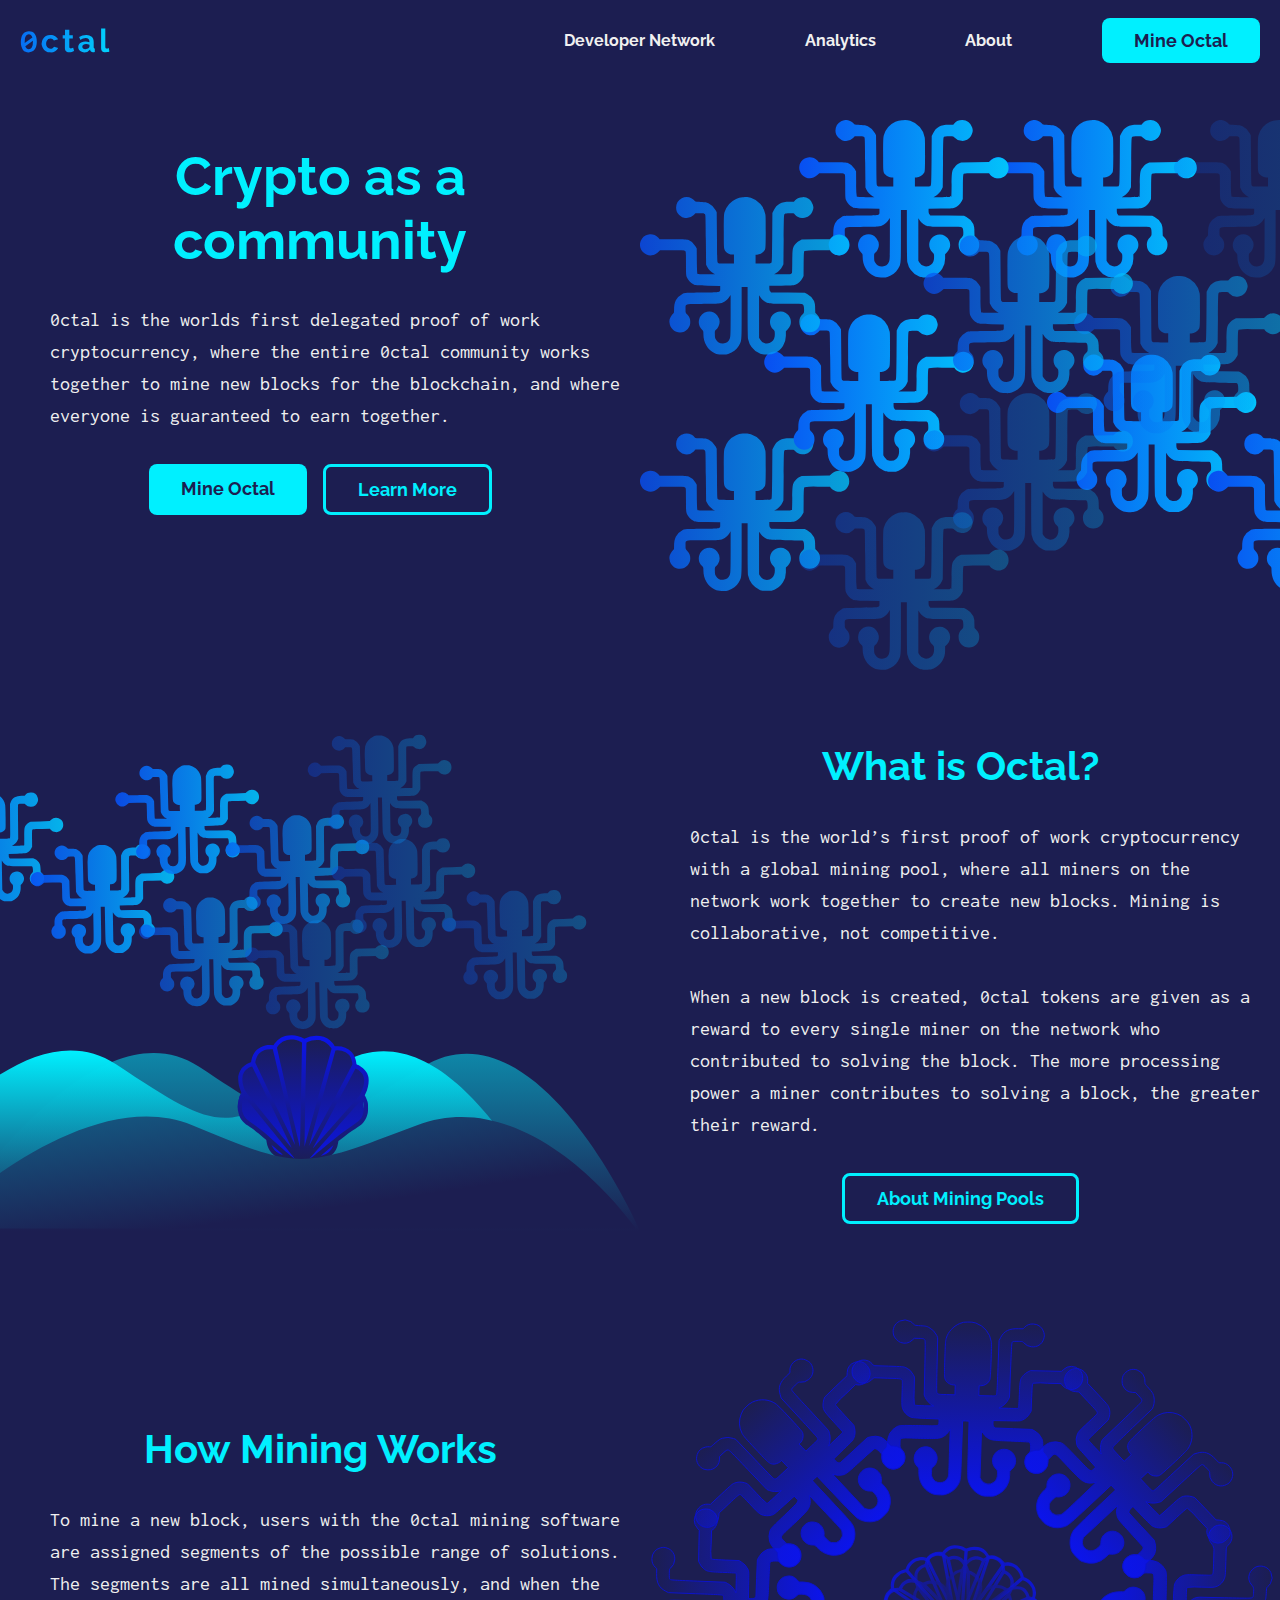
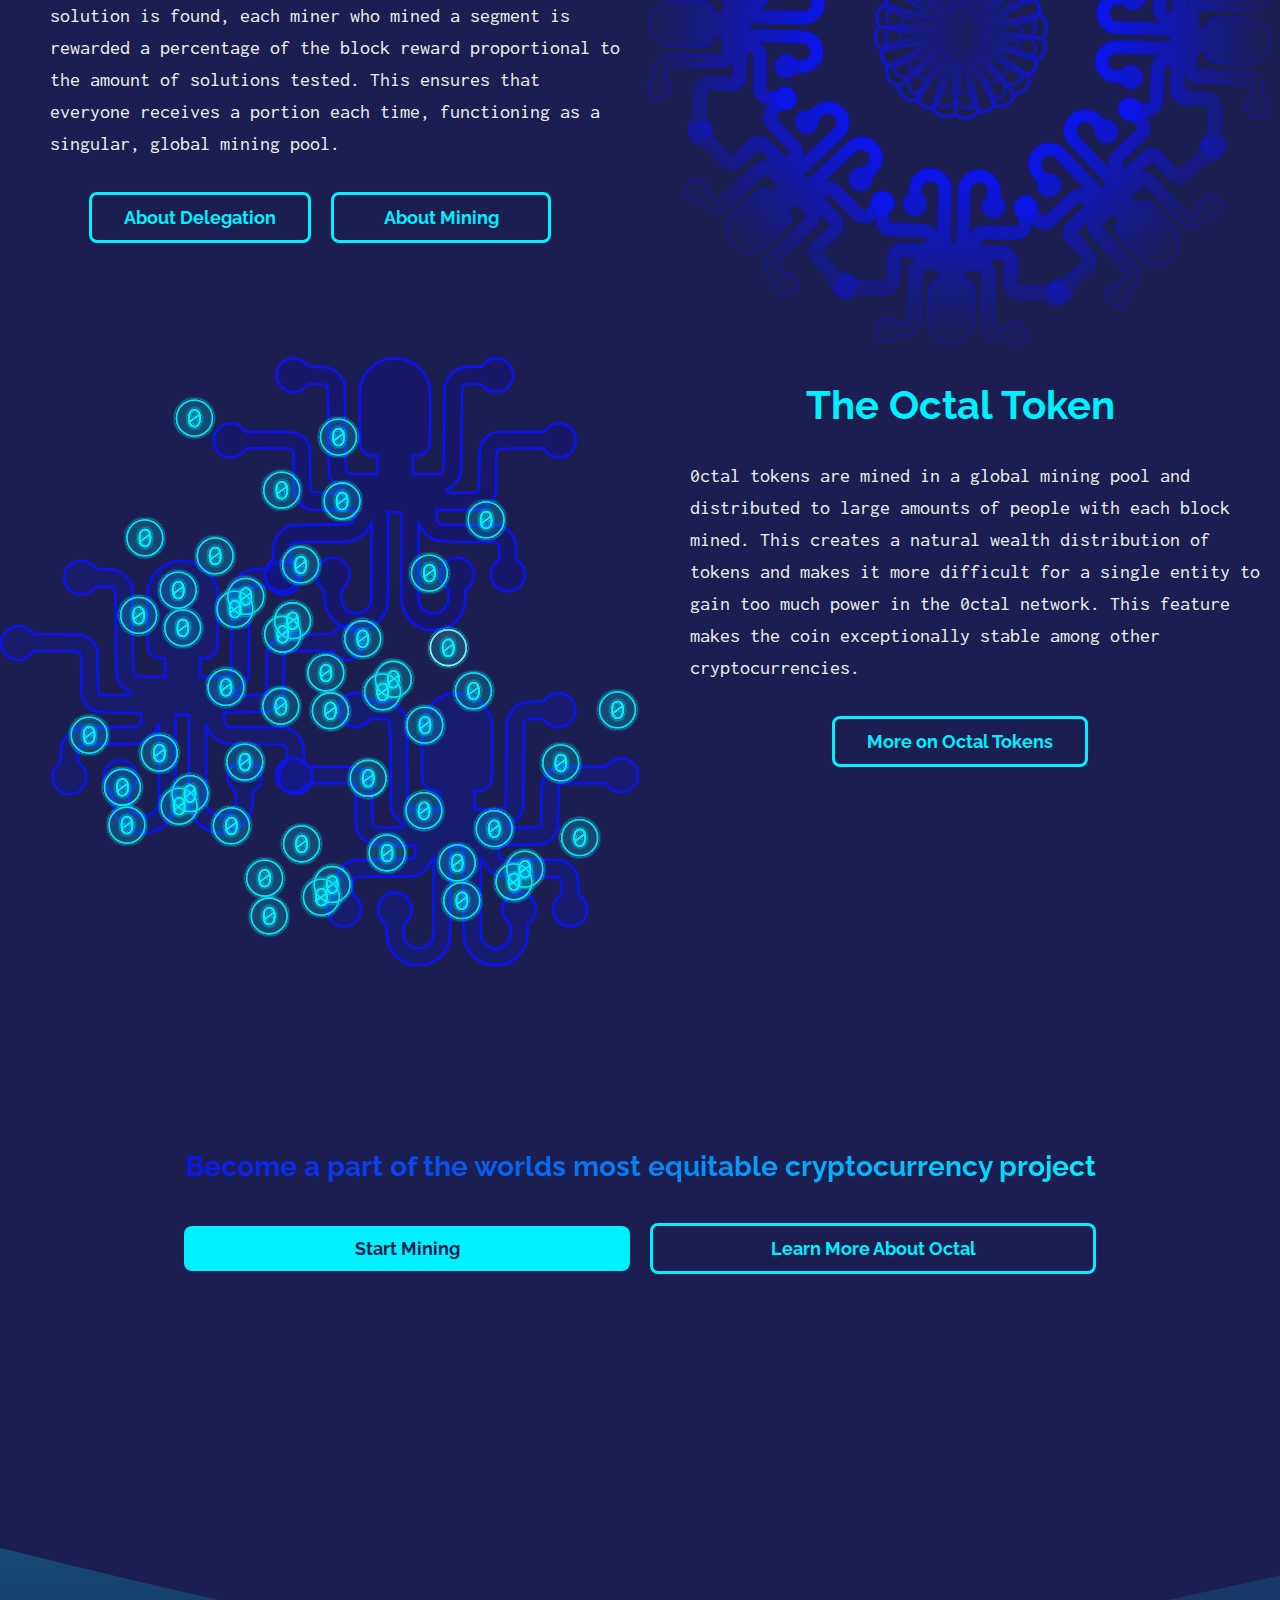
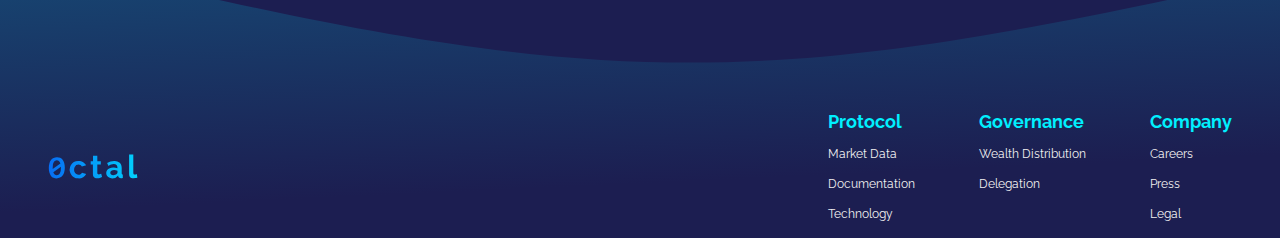
==== commit c60dbc0c: "Add files via upload" ====
--- a/index.html
+++ b/index.html
@@ -48,7 +48,7 @@
           <li><a class="nav" href="developer-network.html">Developer Network</a></li>
           <li><a class="nav" href="analytics.html">Analytics</a></li>
           <li><a class="nav" href="about.html">About</a></li>
-          <li><a class="primary" href="mining-software-download.html">Mine 0ctal</a></li>
+          <li><a class="primary" href="mining-software-download.html">Mine Octal</a></li>
         </ul>
       </nav>
     </header>
@@ -61,7 +61,7 @@
             together to mine new blocks for the blockchain, and where everyone is guaranteed to earn together.
           </p>
           <div class="buttons-content">
-            <a class="primary" href="mining-software-download.html">Mine 0ctal</a>
+            <a class="primary" href="mining-software-download.html">Mine Octal</a>
             <a class="secondary" href="about.html">Learn More</a>
           </div>
         </div>
@@ -726,7 +726,7 @@
       </section>
       <section class="info-1">
         <div class="text-content">
-          <h2>What is 0ctal?</h2>
+          <h2>What is Octal?</h2>
           <p>
             0ctal is the world’s first proof of work cryptocurrency with a global mining pool, where all miners on the
             network work together to create new blocks. Mining is collaborative, not competitive.
@@ -2097,14 +2097,14 @@
       </section>
       <section class="info-3">
         <div class="text-content">
-          <h2>The 0ctal Token</h2>
+          <h2>The Octal Token</h2>
           <p>
             0ctal tokens are mined in a global mining pool and distributed to large amounts of people with each block
             mined. This creates a natural wealth distribution of tokens and makes it more difficult for a single entity
             to gain too much power in the 0ctal network. This feature makes the coin exceptionally stable among other
             cryptocurrencies.
           </p>
-          <a class="secondary" href="about-tokens.html">More on 0ctal Tokens</a>
+          <a class="secondary" href="about-tokens.html">More on Octal Tokens</a>
         </div>
         <div class="visual-content">
           <img src="../Images/coin-group-carousel.svg" alt="" />
@@ -4873,7 +4873,7 @@
           <h1>Become a part of the worlds most equitable cryptocurrency project</h1>
           <div class="buttons-content">
             <a class="primary" href="mining-software-download.html">Start Mining</a>
-            <a class="secondary" href="about.html">Learn More About 0ctal</a>
+            <a class="secondary" href="about.html">Learn More About Octal</a>
           </div>
         </div>
       </section>
